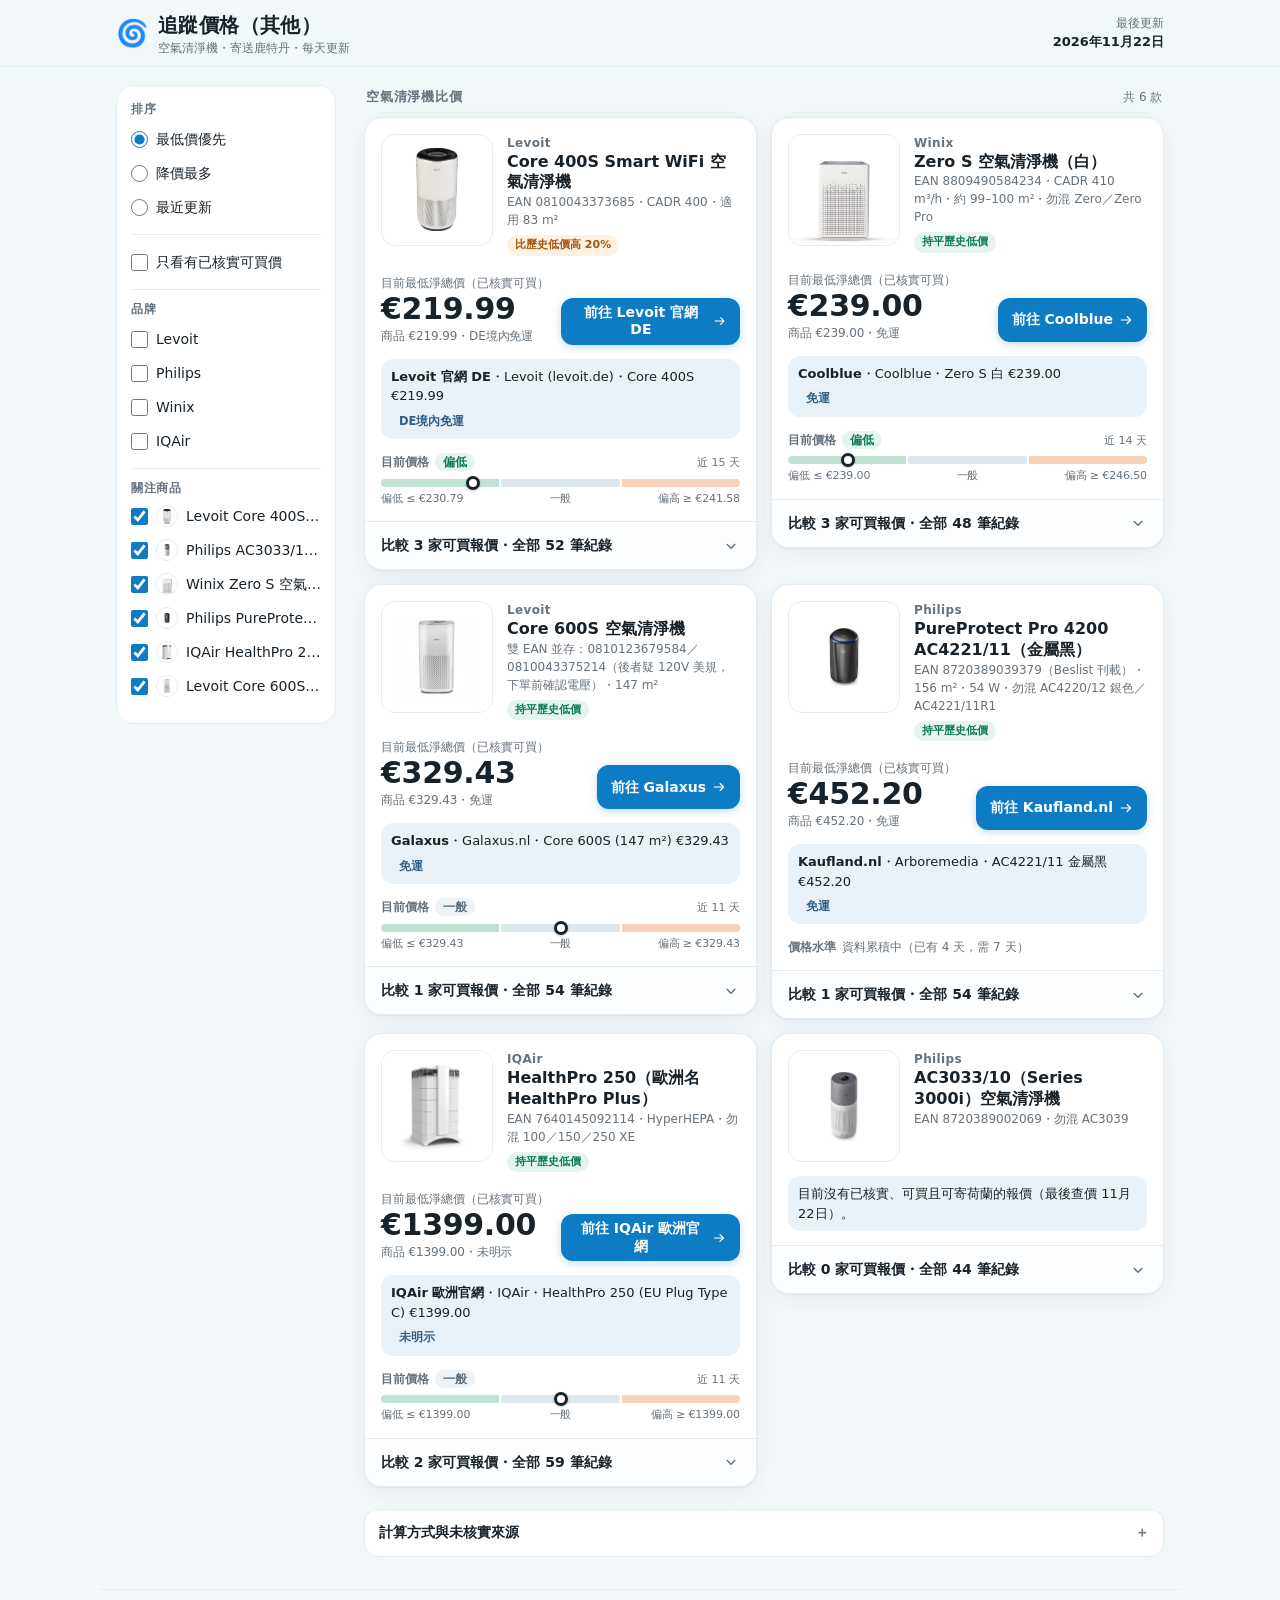
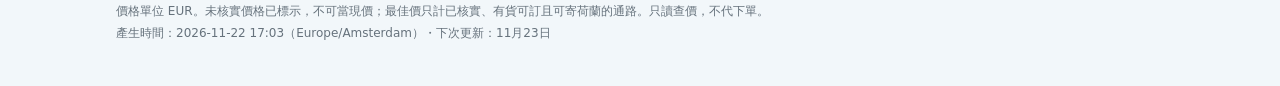
==== index.html @ 62db3d4b "Auto build from Google Sheet (2026-11-22T16:03Z)" ====
<!doctype html>
<html lang="zh-Hant-TW">
<head>
<meta charset="utf-8">
<meta name="viewport" content="width=device-width,initial-scale=1,viewport-fit=cover">
<title>追蹤價格（其他）｜每天更新</title>
<meta name="description" content="追蹤 6 款空氣清淨機在可寄荷蘭鹿特丹的各平台價格與庫存，每天更新。最後更新：2026年11月22日">
<meta name="theme-color" content="#f2f7fa">
<link rel="icon" type="image/png" sizes="32x32" href="favicon-32.png?v=2">
<link rel="icon" href="favicon.ico?v=2" sizes="any">
<link rel="apple-touch-icon" sizes="180x180" href="apple-touch-icon.png?v=2">
<link rel="manifest" href="manifest.webmanifest?v=1">
<meta name="apple-mobile-web-app-title" content="追蹤價格（其他）">
<link rel="stylesheet" href="assets/style.css?v=202611221703">
</head>
<body>
<header class="top">
  <div class="wrap">
    <div class="brand"><span class="logo" aria-hidden="true">🌀</span><div class="brand-txt"><h1 id="site-title">追蹤價格（其他）</h1><p class="sub" id="site-sub">寄送鹿特丹・每天更新</p></div></div>
    <div class="updated" id="site-updated"></div>
  </div>
</header>
<main class="wrap" id="app"><noscript>請開啟 JavaScript 以檢視價格。</noscript></main>
<footer class="wrap foot" id="foot"></footer>
<script id="site-data" type="application/json">{"title":"追蹤價格（其他）","site_sub":"空氣清淨機・寄送鹿特丹・每天更新","updated":"2026-11-22","updated_zh":"2026年11月22日","next":"2026-11-23","next_zh":"11月23日","generated_zh":"2026-11-22 17:03","location":"鹿特丹","products":[{"id":"levoit-core-400s","brand":"Levoit","name":"Core 400S Smart WiFi 空氣清淨機","desc":"EAN 0810043373685・CADR 400・適用 83 m²","image":"images/levoit-core-400s.jpg","date":"2026-11-22","best":{"shop":"Levoit 官網 DE","seller":"Levoit (levoit.de)","variant":"Core 400S","date":"2026-11-22","url":"https://levoit.de/products/levoit-core-400s-luftreiniger","price":219.99,"shipping":"DE境內免運","shipping_label":"DE境內免運","net":219.99,"verified":true,"verified_text":"yes","note":"不變：仍€219.99；運送頁明文只寄德國、不寄其他 EU 國家，不列可下單至荷蘭（本次完整搜尋重新核實）","tags":[{"k":"ship","t":"DE境內免運"}],"purchasable":true,"blocked_reason":"","status_text":"","carried":false},"badge":{"kind":"above","text":"比歷史低價高 20%","prev":183.92},"level":{"status":"ok","n":15,"level":"low","cur":219.99,"min":183.92,"p25":230.79,"p75":241.58,"max":251.87},"drop":12.7,"history":[{"date":"2026-11-08","net":251.87},{"date":"2026-11-09","net":183.92},{"date":"2026-11-10","net":212.81},{"date":"2026-11-11","net":241.58},{"date":"2026-11-12","net":241.58},{"date":"2026-11-13","net":241.58},{"date":"2026-11-14","net":241.58},{"date":"2026-11-15","net":241.58},{"date":"2026-11-16","net":241.58},{"date":"2026-11-17","net":241.58},{"date":"2026-11-18","net":241.58},{"date":"2026-11-19","net":241.58},{"date":"2026-11-20","net":186.89},{"date":"2026-11-21","net":241.58},{"date":"2026-11-22","net":219.99}],"offers":[{"shop":"Levoit 官網 DE","seller":"Levoit (levoit.de)","variant":"Core 400S","date":"2026-11-22","url":"https://levoit.de/products/levoit-core-400s-luftreiniger","price":219.99,"shipping":"DE境內免運","shipping_label":"DE境內免運","net":219.99,"verified":true,"verified_text":"yes","note":"不變：仍€219.99；運送頁明文只寄德國、不寄其他 EU 國家，不列可下單至荷蘭（本次完整搜尋重新核實）","tags":[{"k":"ship","t":"DE境內免運"}],"purchasable":true,"blocked_reason":"","status_text":"","carried":false},{"shop":"Galaxus.nl","seller":"Galaxus","variant":"Core 400S（EAN 0810043373685）","date":"2026-11-22","url":"https://www.galaxus.nl/en/s2/product/levoit-core-400s-83-m-air-purifier-21641268","price":241.58,"shipping":"0","shipping_label":"免運","net":241.58,"verified":true,"verified_text":"yes","note":"不變：仍€241.58；到貨窗 11/27–12/02，供應商現貨10件以上","tags":[{"k":"ship","t":"免運"}],"purchasable":true,"blocked_reason":"","status_text":"","carried":false},{"shop":"bol.com","seller":"De Online Retailer","variant":"Core 400S","date":"2026-11-22","url":"https://www.bol.com/nl/nl/p/levoit-core-400s-smart-hepa-luchtreiniger/9300000052331904/","price":265.0,"shipping":"0","shipping_label":"免運","net":265.0,"verified":true,"verified_text":"yes","note":"不變：仍€265；有貨，23:59前下單週二（11/24）到貨","tags":[{"k":"ship","t":"免運"},{"k":"cond","t":"含運"}],"purchasable":true,"blocked_reason":"","status_text":"","carried":false},{"shop":"Proshop.nl","seller":"Proshop","variant":"Core 400S","date":"2026-11-22","url":"https://www.proshop.nl/Klimaat-ventilator-en-airconditioning/Levoit-Core-400S-Smart-HEPA-Air-Purifier/3512638","price":249.0,"shipping":"6.99","shipping_label":"運費 €6.99","net":255.99,"verified":true,"verified_text":"yes","note":"漲價：€179.90 促銷價已售罄，現價 €249＋運€6.99＝€255.99；外部倉庫 5–7 工作天，預計 11/24 到自有倉庫","tags":[{"k":"ship","t":"運費 €6.99"},{"k":"deal","t":"Black Friday -27%（€179.90 已售罄）"}],"purchasable":false,"blocked_reason":"","status_text":"缺貨／不可訂","carried":false},{"shop":"Kaufland.nl（刊載）","seller":"—","variant":"Core 400S","date":"2026-11-22","url":"https://www.kaufland.nl/product/418046443/","price":null,"shipping":"","shipping_label":"","net":null,"verified":false,"verified_text":"no","note":"未核實：beslist 刊 €350.75＋運€3.99、Kieskeurig 刊 €345.47＋運€9.35，兩站不一致；商品頁 Cloudflare「Toegang geblokkeerd」擋住","tags":[],"purchasable":false,"blocked_reason":"","status_text":"未核實","carried":false},{"shop":"bol.com","seller":"","variant":"Core 400S","date":"2026-11-12","url":"https://www.bol.com/nl/nl/p/levoit-core-400s-smart-hepa-luchtreiniger/9300000052331904/","price":null,"shipping":"","shipping_label":"","net":null,"verified":false,"verified_text":"","note":"no(今日IP封鎖未核實)","tags":[],"purchasable":false,"blocked_reason":"","status_text":"未核實","carried":true},{"shop":"bol.com","seller":"—","variant":"Core 400S","date":"2026-11-10","url":"","price":null,"shipping":"","shipping_label":"","net":null,"verified":false,"verified_text":"整頁Niet leverbaar無賣家供貨（11-08 De Online Retailer €274.99已消失）","note":"","tags":[{"k":"cond","t":"無"},{"k":"deal","t":"未查"}],"purchasable":false,"blocked_reason":"","status_text":"未核實","carried":true},{"shop":"Galaxus.nl","seller":"","variant":"Core 400S","date":"2026-11-09","url":"https://www.galaxus.nl/en/s2/product/levoit-core-400s-83-m-air-purifier-21641268","price":213.0,"shipping":"0","shipping_label":"免運","net":213.0,"verified":true,"verified_text":"yes","note":"本次直接確認（昨日僅刊載）；庫存5件；11/12送達","tags":[{"k":"ship","t":"免運"}],"purchasable":true,"blocked_reason":"","status_text":"","carried":true},{"shop":"Levoit.de 官方","seller":"","variant":"Core 400S","date":"2026-11-09","url":"https://levoit.de/products/levoit-core-400s-luftreiniger","price":219.99,"shipping":"0","shipping_label":"免運","net":219.99,"verified":true,"verified_text":"yes","note":"不變；不寄德國以外EU","tags":[{"k":"ship","t":"免運"},{"k":"cond","t":"僅德國境內免運"}],"purchasable":false,"blocked_reason":"不寄德國以外 EU","status_text":"不寄德國以外 EU","carried":true},{"shop":"bol.com","seller":"RoboHome","variant":"Core 400S","date":"2026-11-08","url":"https://www.bol.com/nl/nl/p/levoit-core-400s-smart-hepa-luchtreiniger/9300000052331904/","price":299.0,"shipping":"0","shipping_label":"免運","net":299.0,"verified":true,"verified_text":"yes","note":"週四到貨","tags":[{"k":"ship","t":"免運"},{"k":"cond","t":"含運"}],"purchasable":true,"blocked_reason":"","status_text":"","carried":true},{"shop":"Kaufland Marketplace","seller":"","variant":"Core 400S","date":"2026-11-08","url":"","price":343.99,"shipping":"0","shipping_label":"免運","net":343.99,"verified":false,"verified_text":"no(Kieskeurig/Beslist刊載)","note":"6-8天以上","tags":[{"k":"ship","t":"免運"},{"k":"cond","t":"免運（比價站刊載）"}],"purchasable":false,"blocked_reason":"","status_text":"未核實","carried":true},{"shop":"bol.com","seller":"EFI GLOBAL STORE","variant":"Core 400S","date":"2026-11-08","url":"https://www.bol.com/nl/nl/p/levoit-core-400s-smart-hepa-luchtreiniger/9300000052331904/","price":356.36,"shipping":"0","shipping_label":"免運","net":356.36,"verified":true,"verified_text":"yes","note":"最晚11/19到貨","tags":[{"k":"ship","t":"免運"},{"k":"cond","t":"含運"}],"purchasable":true,"blocked_reason":"","status_text":"","carried":true}],"rows":[{"shop":"Galaxus.nl","seller":"Galaxus","variant":"Core 400S（EAN 0810043373685）","date":"2026-11-22","url":"https://www.galaxus.nl/en/s2/product/levoit-core-400s-83-m-air-purifier-21641268","price":241.58,"shipping":"0","shipping_label":"免運","net":241.58,"verified":true,"verified_text":"yes","note":"不變：仍€241.58；到貨窗 11/27–12/02，供應商現貨10件以上","tags":[{"k":"ship","t":"免運"}],"purchasable":true,"blocked_reason":"","status_text":"","carried":false},{"shop":"Proshop.nl","seller":"Proshop","variant":"Core 400S","date":"2026-11-22","url":"https://www.proshop.nl/Klimaat-ventilator-en-airconditioning/Levoit-Core-400S-Smart-HEPA-Air-Purifier/3512638","price":249.0,"shipping":"6.99","shipping_label":"運費 €6.99","net":255.99,"verified":true,"verified_text":"yes","note":"漲價：€179.90 促銷價已售罄，現價 €249＋運€6.99＝€255.99；外部倉庫 5–7 工作天，預計 11/24 到自有倉庫","tags":[{"k":"ship","t":"運費 €6.99"},{"k":"deal","t":"Black Friday -27%（€179.90 已售罄）"}],"purchasable":false,"blocked_reason":"","status_text":"缺貨／不可訂","carried":false},{"shop":"bol.com","seller":"De Online Retailer","variant":"Core 400S","date":"2026-11-22","url":"https://www.bol.com/nl/nl/p/levoit-core-400s-smart-hepa-luchtreiniger/9300000052331904/","price":265.0,"shipping":"0","shipping_label":"免運","net":265.0,"verified":true,"verified_text":"yes","note":"不變：仍€265；有貨，23:59前下單週二（11/24）到貨","tags":[{"k":"ship","t":"免運"},{"k":"cond","t":"含運"}],"purchasable":true,"blocked_reason":"","status_text":"","carried":false},{"shop":"Kaufland.nl（刊載）","seller":"—","variant":"Core 400S","date":"2026-11-22","url":"https://www.kaufland.nl/product/418046443/","price":null,"shipping":"","shipping_label":"","net":null,"verified":false,"verified_text":"no","note":"未核實：beslist 刊 €350.75＋運€3.99、Kieskeurig 刊 €345.47＋運€9.35，兩站不一致；商品頁 Cloudflare「Toegang geblokkeerd」擋住","tags":[],"purchasable":false,"blocked_reason":"","status_text":"未核實","carried":false},{"shop":"Levoit 官網 DE","seller":"Levoit (levoit.de)","variant":"Core 400S","date":"2026-11-22","url":"https://levoit.de/products/levoit-core-400s-luftreiniger","price":219.99,"shipping":"DE境內免運","shipping_label":"DE境內免運","net":219.99,"verified":true,"verified_text":"yes","note":"不變：仍€219.99；運送頁明文只寄德國、不寄其他 EU 國家，不列可下單至荷蘭（本次完整搜尋重新核實）","tags":[{"k":"ship","t":"DE境內免運"}],"purchasable":true,"blocked_reason":"","status_text":"","carried":false},{"shop":"Galaxus.nl","seller":"Galaxus","variant":"Core 400S（EAN 0810043373685）","date":"2026-11-21","url":"https://www.galaxus.nl/en/s2/product/levoit-core-400s-83-m-air-purifier-21641268","price":241.58,"shipping":"0","shipping_label":"免運","net":241.58,"verified":true,"verified_text":"yes","note":"不變：仍€241.58；到貨窗延後至11/27–12/02（昨11/25–11/28），供應商現貨10件以上","tags":[{"k":"ship","t":"免運"}],"purchasable":true,"blocked_reason":"","status_text":"","carried":false},{"shop":"Proshop.nl","seller":"Proshop","variant":"Core 400S","date":"2026-11-21","url":"https://www.proshop.nl/Klimaat-ventilator-en-airconditioning/Levoit-Core-400S-Smart-HEPA-Air-Purifier/3512638","price":null,"shipping":"","shipping_label":"","net":null,"verified":false,"verified_text":"no","note":"今日無法核實：Cloudflare Turnstile 多次驗證皆重置（Ray ID a5de7c5d1b43de93）；昨€179.90＋運€6.99 Black Friday 新低不得沿用","tags":[],"purchasable":false,"blocked_reason":"","status_text":"未核實","carried":false},{"shop":"bol.com","seller":"De Online Retailer","variant":"Core 400S","date":"2026-11-21","url":"https://www.bol.com/nl/nl/p/levoit-core-400s-smart-hepa-luchtreiniger/9300000052331904/","price":265.0,"shipping":"0","shipping_label":"免運","net":265.0,"verified":true,"verified_text":"yes","note":"降價€269→€265（-€4）；有貨，23:59前下單週二（11/24）到貨；主頁面未見 RoboHome €299 報價","tags":[{"k":"ship","t":"免運"},{"k":"cond","t":"含運"}],"purchasable":true,"blocked_reason":"","status_text":"","carried":false},{"shop":"Galaxus.nl","seller":"Galaxus","variant":"Core 400S（EAN 0810043373685）","date":"2026-11-20","url":"https://www.galaxus.nl/en/s2/product/levoit-core-400s-83-m-air-purifier-21641268","price":241.58,"shipping":"0","shipping_label":"免運","net":241.58,"verified":true,"verified_text":"yes","note":"不變：仍€241.58；預計11/25–11/28到貨，1件已訂","tags":[{"k":"ship","t":"免運"}],"purchasable":true,"blocked_reason":"","status_text":"","carried":false},{"shop":"Proshop.nl","seller":"Proshop","variant":"Core 400S","date":"2026-11-20","url":"https://www.proshop.nl/Klimaat-ventilator-en-airconditioning/Levoit-Core-400S-Smart-HEPA-Air-Purifier/3512638","price":179.9,"shipping":"6.99","shipping_label":"運費 €6.99","net":186.89,"verified":true,"verified_text":"yes","note":"新低：€249→€179.90（Black Friday -27%）；僅剩1件，2-4工作天到貨；每客限購4件；EAN 0810043373685、型號HEAPAPLVSEU0072；11-12曾停售、11-18/19 Cloudflare擋住未核實，今日直接開頁確認。注意：頁面規格表另標示 120V/60Hz，與歐規型號 HEAPAPLVSEU0072／EAN 0810043373685 矛盾，疑為 Proshop 規格表誤植，下單前宜確認。","tags":[{"k":"ship","t":"運費 €6.99"},{"k":"deal","t":"-27% 促銷至 2026-12-06"}],"purchasable":true,"blocked_reason":"","status_text":"","carried":false},{"shop":"bol.com","seller":"De Online Retailer","variant":"Core 400S","date":"2026-11-20","url":"https://www.bol.com/nl/nl/p/levoit-core-400s-smart-hepa-luchtreiniger/9300000052331904/","price":269.0,"shipping":"0","shipping_label":"免運","net":269.0,"verified":true,"verified_text":"yes","note":"不變：仍€269；有貨，15:00前下單明日（11/21）到貨；另有第2位賣家RoboHome €299，週二（11/24）到貨","tags":[{"k":"ship","t":"免運"},{"k":"cond","t":"含運"}],"purchasable":true,"blocked_reason":"","status_text":"","carried":false},{"shop":"Galaxus.nl","seller":"Galaxus","variant":"Core 400S（EAN 0810043373685）","date":"2026-11-19","url":"https://www.galaxus.nl/en/s2/product/levoit-core-400s-83-m-air-purifier-21641268","price":241.58,"shipping":"0","shipping_label":"免運","net":241.58,"verified":true,"verified_text":"yes","note":"不變：仍€241.58；預計11/25–11/28到貨，2件已訂","tags":[{"k":"ship","t":"免運"}],"purchasable":true,"blocked_reason":"","status_text":"","carried":false},{"shop":"Proshop.nl","seller":"Proshop","variant":"Core 400S","date":"2026-11-19","url":"https://www.proshop.nl/Klimaat-ventilator-en-airconditioning/Levoit-Core-400S-Smart-HEPA-Air-Purifier/3512638","price":null,"shipping":"","shipping_label":"","net":null,"verified":false,"verified_text":"no","note":"今日無法核實：Cloudflare Turnstile 五次驗證皆未通過（Ray ID a5cdff38ae8043ef）；11-12「niet meer leverbaar」停售未能重新確認，不沿用舊價當現價","tags":[],"purchasable":false,"blocked_reason":"","status_text":"未核實","carried":false},{"shop":"bol.com","seller":"De Online Retailer","variant":"Core 400S","date":"2026-11-19","url":"https://www.bol.com/nl/nl/p/levoit-core-400s-smart-hepa-luchtreiniger/9300000052331904/","price":269.0,"shipping":"0","shipping_label":"免運","net":269.0,"verified":true,"verified_text":"yes","note":"不變：仍€269；有貨，15:00前下單明日（11/20）到貨；另有第2位賣家RoboHome €299，15:00前下單週六（11/21）到貨","tags":[{"k":"ship","t":"免運"},{"k":"cond","t":"含運"}],"purchasable":true,"blocked_reason":"","status_text":"","carried":false},{"shop":"Galaxus.nl","seller":"Galaxus","variant":"Core 400S（EAN 0810043373685）","date":"2026-11-18","url":"https://www.galaxus.nl/en/s2/product/levoit-core-400s-83-m-air-purifier-21641268","price":241.58,"shipping":"0","shipping_label":"免運","net":241.58,"verified":true,"verified_text":"yes","note":"不變：仍€241.58；預計11/25–11/28到貨，2件已訂","tags":[{"k":"ship","t":"免運"}],"purchasable":true,"blocked_reason":"","status_text":"","carried":false},{"shop":"Proshop.nl","seller":"Proshop","variant":"Core 400S","date":"2026-11-18","url":"https://www.proshop.nl/Klimaat-ventilator-en-airconditioning/Levoit-Core-400S-Smart-HEPA-Air-Purifier/3512638","price":null,"shipping":"","shipping_label":"","net":null,"verified":false,"verified_text":"no","note":"今日無法核實：Cloudflare驗證四次皆未通過（Ray ID a5c5be0efe3a6a5e）；昨日「Het product is niet meer leverbaar」停售未能重新確認，不沿用舊價當現價","tags":[],"purchasable":false,"blocked_reason":"","status_text":"未核實","carried":false},{"shop":"bol.com","seller":"De Online Retailer","variant":"Core 400S","date":"2026-11-18","url":"https://www.bol.com/nl/nl/p/levoit-core-400s-smart-hepa-luchtreiniger/9300000052331904/","price":269.0,"shipping":"0","shipping_label":"免運","net":269.0,"verified":true,"verified_text":"yes","note":"不變：仍€269；有貨，15:00前下單明日（11/19）到貨；另有第2位賣家RoboHome €299，23:59前下單週六（11/21）到貨","tags":[{"k":"ship","t":"免運"},{"k":"cond","t":"含運"}],"purchasable":true,"blocked_reason":"","status_text":"","carried":false},{"shop":"Galaxus.nl","seller":"Galaxus","variant":"Core 400S（EAN 0810043373685）","date":"2026-11-17","url":"https://www.galaxus.nl/en/s2/product/levoit-core-400s-83-m-air-purifier-21641268","price":241.58,"shipping":"0","shipping_label":"免運","net":241.58,"verified":true,"verified_text":"yes","note":"不變：仍€241.58；預計11/25–11/28到貨，2件已訂","tags":[{"k":"ship","t":"免運"}],"purchasable":true,"blocked_reason":"","status_text":"","carried":false},{"shop":"Proshop.nl","seller":"Proshop","variant":"Core 400S","date":"2026-11-17","url":"https://www.proshop.nl/Klimaat-ventilator-en-airconditioning/Levoit-Core-400S-Smart-HEPA-Air-Purifier/3512638","price":null,"shipping":"","shipping_label":"","net":null,"verified":false,"verified_text":"","note":"yes","tags":[],"purchasable":false,"blocked_reason":"","status_text":"未核實","carried":false},{"shop":"bol.com","seller":"De Online Retailer","variant":"Core 400S","date":"2026-11-17","url":"https://www.bol.com/nl/nl/p/levoit-core-400s-smart-hepa-luchtreiniger/9300000052331904/","price":269.0,"shipping":"0","shipping_label":"免運","net":269.0,"verified":true,"verified_text":"yes","note":"不變：仍€269；有貨，15:00前下單明日（11/18）到貨；另有第2位賣家RoboHome €299，23:59前下單週五（11/20）到貨","tags":[{"k":"ship","t":"免運"},{"k":"cond","t":"含運"}],"purchasable":true,"blocked_reason":"","status_text":"","carried":false},{"shop":"Galaxus.nl","seller":"Galaxus","variant":"Core 400S（EAN 0810043373685）","date":"2026-11-16","url":"https://www.galaxus.nl/en/s2/product/levoit-core-400s-83-m-air-purifier-21641268","price":241.58,"shipping":"0","shipping_label":"免運","net":241.58,"verified":true,"verified_text":"yes","note":"不變：仍€241.58；預計11/25–11/28到貨，3件已訂","tags":[{"k":"ship","t":"免運"}],"purchasable":true,"blocked_reason":"","status_text":"","carried":false},{"shop":"Proshop.nl","seller":"Proshop","variant":"Core 400S","date":"2026-11-16","url":"https://www.proshop.nl/Klimaat-ventilator-en-airconditioning/Levoit-Core-400S-Smart-HEPA-Air-Purifier/3512638","price":null,"shipping":"","shipping_label":"","net":null,"verified":false,"verified_text":"","note":"yes","tags":[],"purchasable":false,"blocked_reason":"","status_text":"未核實","carried":false},{"shop":"bol.com","seller":"De Online Retailer","variant":"Core 400S","date":"2026-11-16","url":"https://www.bol.com/nl/nl/p/levoit-core-400s-smart-hepa-luchtreiniger/9300000052331904/","price":269.0,"shipping":"0","shipping_label":"免運","net":269.0,"verified":true,"verified_text":"yes","note":"不變：仍€269；有貨，15:00前下單明日（11/17）到貨；頁面註另有第2位賣家（RoboHome €299為昨日資訊、今日未再展開確認）","tags":[{"k":"ship","t":"免運"},{"k":"cond","t":"含運"}],"purchasable":true,"blocked_reason":"","status_text":"","carried":false},{"shop":"Galaxus.nl","seller":"Galaxus","variant":"Core 400S（EAN 0810043373685）","date":"2026-11-15","url":"https://www.galaxus.nl/en/s2/product/levoit-core-400s-83-m-air-purifier-21641268","price":241.58,"shipping":"0","shipping_label":"免運","net":241.58,"verified":true,"verified_text":"yes","note":"不變：仍€241.58；預計11/25–11/28到貨，3件已訂","tags":[{"k":"ship","t":"免運"}],"purchasable":true,"blocked_reason":"","status_text":"","carried":false},{"shop":"Proshop.nl","seller":"Proshop","variant":"Core 400S","date":"2026-11-15","url":"https://www.proshop.nl/Klimaat-ventilator-en-airconditioning/Levoit-Core-400S-Smart-HEPA-Air-Purifier/3512638","price":null,"shipping":"","shipping_label":"","net":null,"verified":false,"verified_text":"","note":"yes","tags":[],"purchasable":false,"blocked_reason":"","status_text":"未核實","carried":false},{"shop":"bol.com","seller":"De Online Retailer","variant":"Core 400S","date":"2026-11-15","url":"https://www.bol.com/nl/nl/p/levoit-core-400s-smart-hepa-luchtreiniger/9300000052331904/","price":269.0,"shipping":"0","shipping_label":"免運","net":269.0,"verified":true,"verified_text":"yes","note":"不變：仍€269；有貨，23:59前下單週二（11/17）到貨；另有第2位賣家RoboHome €299週四到貨","tags":[{"k":"ship","t":"免運"},{"k":"cond","t":"含運"}],"purchasable":true,"blocked_reason":"","status_text":"","carried":false},{"shop":"Galaxus.nl","seller":"Galaxus","variant":"Core 400S","date":"2026-11-14","url":"https://www.galaxus.nl/en/s2/product/levoit-core-400s-83-m-air-purifier-21641268","price":241.58,"shipping":"0","shipping_label":"免運","net":241.58,"verified":true,"verified_text":"yes","note":"不變：仍€241.58；預計11/25–11/28到貨，3件已訂","tags":[{"k":"ship","t":"免運"}],"purchasable":true,"blocked_reason":"","status_text":"","carried":false},{"shop":"Proshop.nl","seller":"Proshop","variant":"Core 400S","date":"2026-11-14","url":"https://www.proshop.nl/Klimaat-ventilator-en-airconditioning/Levoit-Core-400S-Smart-HEPA-Air-Purifier/3512638","price":null,"shipping":"","shipping_label":"","net":null,"verified":false,"verified_text":"","note":"yes","tags":[],"purchasable":false,"blocked_reason":"","status_text":"未核實","carried":false},{"shop":"bol.com","seller":"De Online Retailer","variant":"Core 400S","date":"2026-11-14","url":"https://www.bol.com/nl/nl/p/levoit-core-400s-smart-hepa-luchtreiniger/9300000052331904/","price":269.0,"shipping":"0","shipping_label":"免運","net":269.0,"verified":true,"verified_text":"yes","note":"不變：仍€269；有貨，23:59前下單週二到貨；頁面註另有第2位賣家、價格未顯示（bol一度Access blocked，換環境後恢復）","tags":[{"k":"ship","t":"免運"},{"k":"cond","t":"含運"}],"purchasable":true,"blocked_reason":"","status_text":"","carried":false},{"shop":"Galaxus.nl","seller":"Galaxus","variant":"Core 400S","date":"2026-11-13","url":"https://www.galaxus.nl/en/s2/product/levoit-core-400s-83-m-air-purifier-21641268","price":241.58,"shipping":"0","shipping_label":"免運","net":241.58,"verified":true,"verified_text":"yes","note":"不變：仍€241.58；預計11/25–11/28到貨，3件已訂","tags":[{"k":"ship","t":"免運"}],"purchasable":true,"blocked_reason":"","status_text":"","carried":false},{"shop":"Proshop.nl","seller":"Proshop","variant":"Core 400S","date":"2026-11-13","url":"https://www.proshop.nl/Klimaat-ventilator-en-airconditioning/Levoit-Core-400S-Smart-HEPA-Air-Purifier/3512638","price":null,"shipping":"","shipping_label":"","net":null,"verified":true,"verified_text":"yes","note":"不變：仍「Het product is niet meer leverbaar」停售；-27%標籤仍在，€179.90僅見於結構化資料、不採為現價","tags":[],"purchasable":false,"blocked_reason":"","status_text":"無報價","carried":false},{"shop":"bol.com","seller":"De Online Retailer","variant":"Core 400S","date":"2026-11-13","url":"https://www.bol.com/nl/nl/p/levoit-core-400s-smart-hepa-luchtreiniger/9300000052331904/","price":269.0,"shipping":"0","shipping_label":"免運","net":269.0,"verified":true,"verified_text":"yes","note":"變化：恢復有貨（11-10整頁Niet leverbaar）；15:00前下單明日到貨；頁面註另有第2位賣家、價格未顯示；18天前快取€259.99已過時不採","tags":[{"k":"ship","t":"免運"},{"k":"cond","t":"含運"}],"purchasable":true,"blocked_reason":"","status_text":"","carried":false},{"shop":"Galaxus.nl","seller":"Galaxus","variant":"Core 400S","date":"2026-11-12","url":"https://www.galaxus.nl/en/s2/product/levoit-core-400s-83-m-air-purifier-21641268","price":241.58,"shipping":"0","shipping_label":"免運","net":241.58,"verified":true,"verified_text":"yes","note":"不變：仍€241.58；預計11/25–11/28到貨（同昨日），4件已訂","tags":[{"k":"ship","t":"免運"}],"purchasable":true,"blocked_reason":"","status_text":"","carried":false},{"shop":"Proshop.nl","seller":"Proshop","variant":"Core 400S","date":"2026-11-12","url":"https://www.proshop.nl/Klimaat-ventilator-en-airconditioning/Levoit-Core-400S-Smart-HEPA-Air-Purifier/3512638","price":null,"shipping":"","shipping_label":"","net":null,"verified":false,"verified_text":"","note":"yes","tags":[],"purchasable":false,"blocked_reason":"","status_text":"未核實","carried":false},{"shop":"bol.com","seller":"","variant":"Core 400S","date":"2026-11-12","url":"https://www.bol.com/nl/nl/p/levoit-core-400s-smart-hepa-luchtreiniger/9300000052331904/","price":null,"shipping":"","shipping_label":"","net":null,"verified":false,"verified_text":"","note":"no(今日IP封鎖未核實)","tags":[],"purchasable":false,"blocked_reason":"","status_text":"未核實","carried":false},{"shop":"Galaxus.nl","seller":"Galaxus","variant":"Core 400S","date":"2026-11-11","url":"https://www.galaxus.nl/en/s2/product/levoit-core-400s-83-m-air-purifier-21641268","price":241.58,"shipping":"0","shipping_label":"免運","net":241.58,"verified":true,"verified_text":"yes","note":"漲€28.77（昨€212.81）；5件現貨已無，預計11/25–11/28到貨","tags":[{"k":"ship","t":"免運"}],"purchasable":true,"blocked_reason":"","status_text":"","carried":false},{"shop":"Proshop.nl","seller":"Proshop","variant":"Core 400S","date":"2026-11-11","url":"https://www.proshop.nl/Klimaat-ventilator-en-airconditioning/Levoit-Core-400S-Smart-HEPA-Air-Purifier/3512638","price":null,"shipping":"","shipping_label":"","net":null,"verified":false,"verified_text":"","note":"no(Cloudflare驗證未過)","tags":[],"purchasable":false,"blocked_reason":"","status_text":"未核實","carried":false},{"shop":"bol.com","seller":"","variant":"Core 400S","date":"2026-11-11","url":"https://www.bol.com/nl/nl/p/levoit-core-400s-smart-hepa-luchtreiniger/9300000052331904/","price":null,"shipping":"","shipping_label":"","net":null,"verified":false,"verified_text":"","note":"no(今日IP封鎖未核實)","tags":[],"purchasable":false,"blocked_reason":"","status_text":"未核實","carried":false},{"shop":"Proshop.nl","seller":"Proshop","variant":"Core 400S","date":"2026-11-10","url":"","price":249.0,"shipping":"6.99","shipping_label":"運費 €6.99","net":255.99,"verified":true,"verified_text":"yes(商品頁實查)","note":"促銷€179.90已售罄(actieproduct uitverkocht；活動字面至12/06但促銷庫存耗盡)；改Bestelproduct 8-9工作天","tags":[{"k":"ship","t":"運費 €6.99"},{"k":"cond","t":"無條件"}],"purchasable":false,"blocked_reason":"","status_text":"缺貨／不可訂","carried":false},{"shop":"Galaxus.nl","seller":"Galaxus","variant":"Core 400S","date":"2026-11-10","url":"","price":212.81,"shipping":"0","shipping_label":"免運","net":212.81,"verified":true,"verified_text":"yes(商品頁實查)","note":"現貨5件；目前最低可買","tags":[{"k":"ship","t":"免運"}],"purchasable":true,"blocked_reason":"","status_text":"","carried":false},{"shop":"bol.com","seller":"—","variant":"Core 400S","date":"2026-11-10","url":"","price":null,"shipping":"","shipping_label":"","net":null,"verified":false,"verified_text":"整頁Niet leverbaar無賣家供貨（11-08 De Online Retailer €274.99已消失）","note":"","tags":[{"k":"cond","t":"無"},{"k":"deal","t":"未查"}],"purchasable":false,"blocked_reason":"","status_text":"未核實","carried":false},{"shop":"Proshop.nl","seller":"Proshop","variant":"Core 400S","date":"2026-11-09","url":"https://www.proshop.nl/Klimaat-ventilator-en-airconditioning/Levoit-Core-400S-Smart-HEPA-Air-Purifier/3512638","price":179.9,"shipping":"6.99","shipping_label":"運費 €6.99","net":183.92,"verified":true,"verified_text":"yes","note":"新低；僅剩1件；2-3工作天；淨價=186.89-返現估2.97","tags":[{"k":"ship","t":"運費 €6.99"},{"k":"deal","t":"-27%促銷(原價€249)至2026-12-06"},{"k":"cash","t":"Woolsocks 返現約 €2.97","p":"Woolsocks"}],"purchasable":true,"blocked_reason":"","status_text":"","carried":false},{"shop":"Galaxus.nl","seller":"","variant":"Core 400S","date":"2026-11-09","url":"https://www.galaxus.nl/en/s2/product/levoit-core-400s-83-m-air-purifier-21641268","price":213.0,"shipping":"0","shipping_label":"免運","net":213.0,"verified":true,"verified_text":"yes","note":"本次直接確認（昨日僅刊載）；庫存5件；11/12送達","tags":[{"k":"ship","t":"免運"}],"purchasable":true,"blocked_reason":"","status_text":"","carried":false},{"shop":"Levoit.de 官方","seller":"","variant":"Core 400S","date":"2026-11-09","url":"https://levoit.de/products/levoit-core-400s-luftreiniger","price":219.99,"shipping":"0","shipping_label":"免運","net":219.99,"verified":true,"verified_text":"yes","note":"不變；不寄德國以外EU","tags":[{"k":"ship","t":"免運"},{"k":"cond","t":"僅德國境內免運"}],"purchasable":false,"blocked_reason":"不寄德國以外 EU","status_text":"不寄德國以外 EU","carried":false},{"shop":"bol.com","seller":"De Online Retailer","variant":"Core 400S","date":"2026-11-09","url":"","price":274.99,"shipping":"","shipping_label":"","net":274.99,"verified":false,"verified_text":"no(今日未核實)","note":"昨日€274.99含運，今日無法確認","tags":[{"k":"cond","t":"（昨日價）"},{"k":"deal","t":"未核實：bol今日IP封鎖"}],"purchasable":false,"blocked_reason":"","status_text":"未核實","carried":false},{"shop":"Galaxus.nl","seller":"","variant":"Core 400S（EAN 0810043373685）","date":"2026-11-08","url":"","price":213.15,"shipping":"0","shipping_label":"免運","net":213.15,"verified":false,"verified_text":"no(Beslist/Tweakers刊載一致；官網直接查被擋)","note":"約2-3天到貨","tags":[{"k":"ship","t":"免運"}],"purchasable":false,"blocked_reason":"","status_text":"未核實","carried":false},{"shop":"Proshop.nl","seller":"Proshop","variant":"Core 400S","date":"2026-11-08","url":"https://www.proshop.nl/Klimaat-ventilator-en-airconditioning/Levoit-Core-400S-Smart-HEPA-Air-Purifier/3512638","price":249.0,"shipping":"6.99","shipping_label":"運費 €6.99","net":251.87,"verified":true,"verified_text":"yes","note":"有現貨4件；淨價=255.99-返現估4.12；2-3工作天","tags":[{"k":"ship","t":"運費 €6.99"},{"k":"cash","t":"Woolsocks 返現約 €4.12","p":"Woolsocks"}],"purchasable":true,"blocked_reason":"","status_text":"","carried":false},{"shop":"bol.com","seller":"De Online Retailer","variant":"Core 400S","date":"2026-11-08","url":"https://www.bol.com/nl/nl/p/levoit-core-400s-smart-hepa-luchtreiniger/9300000052331904/","price":274.99,"shipping":"0","shipping_label":"免運","net":274.99,"verified":true,"verified_text":"yes","note":"有現貨；23:59前下單週二到","tags":[{"k":"ship","t":"免運"},{"k":"cond","t":"含運"}],"purchasable":true,"blocked_reason":"","status_text":"","carried":false},{"shop":"bol.com","seller":"RoboHome","variant":"Core 400S","date":"2026-11-08","url":"https://www.bol.com/nl/nl/p/levoit-core-400s-smart-hepa-luchtreiniger/9300000052331904/","price":299.0,"shipping":"0","shipping_label":"免運","net":299.0,"verified":true,"verified_text":"yes","note":"週四到貨","tags":[{"k":"ship","t":"免運"},{"k":"cond","t":"含運"}],"purchasable":true,"blocked_reason":"","status_text":"","carried":false},{"shop":"bol.com","seller":"EFI GLOBAL STORE","variant":"Core 400S","date":"2026-11-08","url":"https://www.bol.com/nl/nl/p/levoit-core-400s-smart-hepa-luchtreiniger/9300000052331904/","price":356.36,"shipping":"0","shipping_label":"免運","net":356.36,"verified":true,"verified_text":"yes","note":"最晚11/19到貨","tags":[{"k":"ship","t":"免運"},{"k":"cond","t":"含運"}],"purchasable":true,"blocked_reason":"","status_text":"","carried":false},{"shop":"Kaufland Marketplace","seller":"","variant":"Core 400S","date":"2026-11-08","url":"","price":343.99,"shipping":"0","shipping_label":"免運","net":343.99,"verified":false,"verified_text":"no(Kieskeurig/Beslist刊載)","note":"6-8天以上","tags":[{"k":"ship","t":"免運"},{"k":"cond","t":"免運（比價站刊載）"}],"purchasable":false,"blocked_reason":"","status_text":"未核實","carried":false},{"shop":"Levoit.de 官方","seller":"","variant":"Core 400S","date":"2026-11-08","url":"https://levoit.de/products/levoit-core-400s-luftreiniger","price":219.99,"shipping":"0","shipping_label":"免運","net":219.99,"verified":true,"verified_text":"yes","note":"官方明寫不寄其他EU國家，Rotterdam買不到，僅參考","tags":[{"k":"ship","t":"免運"},{"k":"cond","t":"僅德國境內免運"},{"k":"deal","t":"電子報15%（未使用）"}],"purchasable":false,"blocked_reason":"不寄德國以外 EU","status_text":"不寄德國以外 EU","carried":false}],"record_count":52,"shop_count":3,"main_count":3},{"id":"philips-ac3033","brand":"Philips","name":"AC3033/10（Series 3000i）空氣清淨機","desc":"EAN 8720389002069・勿混 AC3039","image":"images/philips-ac3033.jpg","date":"2026-11-22","best":null,"badge":null,"level":null,"drop":0.0,"history":[{"date":"2026-11-08","net":349.0},{"date":"2026-11-09","net":349.0},{"date":"2026-11-10","net":349.0},{"date":"2026-11-13","net":349.0},{"date":"2026-11-14","net":349.0},{"date":"2026-11-15","net":349.0},{"date":"2026-11-16","net":349.0},{"date":"2026-11-17","net":349.0},{"date":"2026-11-18","net":349.0}],"offers":[{"shop":"MediaMarkt NL","seller":"MediaMarkt自營","variant":"AC3033/10","date":"2026-11-22","url":"https://www.mediamarkt.nl/nl/product/_philips-3000i-series-ac303310-wit-grijs-1752626.html","price":277.77,"shipping":"","shipping_label":"","net":277.77,"verified":true,"verified_text":"yes","note":"不變：仍€277.77標價，無貨不可訂購／配送／取貨","tags":[{"k":"deal","t":"Laatste kans標價（Meestal €349.99）"}],"purchasable":false,"blocked_reason":"","status_text":"缺貨／不可訂","carried":false},{"shop":"bol.com","seller":"—","variant":"AC3033/10（EAN 8720389002069）","date":"2026-11-22","url":"https://www.bol.com/nl/nl/p/philips-luchtzuiveraar-zuivert-de-lucht-in-ruimten-tot-135-m/9200000115917234/","price":null,"shipping":"","shipping_label":"","net":null,"verified":true,"verified_text":"yes","note":"不變：灰白與純白兩色皆 Niet leverbaar，無價無賣家，僅庫存通知按鈕","tags":[],"purchasable":false,"blocked_reason":"","status_text":"無報價","carried":false},{"shop":"Philips 官方NL商店","seller":"","variant":"AC3033/10","date":"2026-11-22","url":"https://www.philips.nl/c-p/AC3033_10/3000i-series-luchtreiniger","price":null,"shipping":"","shipping_label":"","net":null,"verified":true,"verified_text":"yes","note":"不變：仍404下架（轉址至home-appliances.philips亦404）","tags":[],"purchasable":false,"blocked_reason":"","status_text":"無報價","carried":false},{"shop":"bol.com","seller":"CHEAPOLOCO（bol出貨）","variant":"AC3033/10（EAN 8720389002069）","date":"2026-11-18","url":"https://www.bol.com/nl/nl/p/philips-luchtzuiveraar-zuivert-de-lucht-in-ruimten-tot-135-m/9200000115917234/","price":349.0,"shipping":"0","shipping_label":"免運","net":349.0,"verified":true,"verified_text":"yes","note":"不變：灰白有貨，15:00前下單明日（11/19）到；純白款仍Niet leverbaar","tags":[{"k":"ship","t":"免運"},{"k":"cond","t":"含運"},{"k":"deal","t":"建議價€499.99"}],"purchasable":true,"blocked_reason":"","status_text":"","carried":true},{"shop":"bol.com","seller":"CHEAPOLOCO","variant":"AC3033/10（EAN 8720389002069）","date":"2026-11-14","url":"https://www.bol.com/nl/nl/p/philips-luchtzuiveraar-zuivert-de-lucht-in-ruimten-tot-135-m/9200000115917234/","price":349.0,"shipping":"0","shipping_label":"免運","net":349.0,"verified":true,"verified_text":"yes","note":"不變：灰白有貨，23:59前下單週二到；純白款仍Niet leverbaar","tags":[{"k":"ship","t":"免運"},{"k":"cond","t":"含運"},{"k":"deal","t":"建議價€499.99"}],"purchasable":true,"blocked_reason":"","status_text":"","carried":true},{"shop":"MediaMarkt.nl","seller":"MediaMarkt","variant":"AC3033/10","date":"2026-11-10","url":"","price":277.77,"shipping":"","shipping_label":"","net":277.77,"verified":true,"verified_text":"yes(商品頁實查)","note":"無貨不可訂購/配送/取貨；頁面有Laatste kans標籤","tags":[],"purchasable":false,"blocked_reason":"","status_text":"缺貨／不可訂","carried":true},{"shop":"Philips官網(NL)","seller":"Philips","variant":"AC3033/10","date":"2026-11-10","url":"","price":null,"shipping":"","shipping_label":"","net":null,"verified":false,"verified_text":"仍404下架；站內搜尋無此清淨機","note":"","tags":[{"k":"deal","t":"未查"}],"purchasable":false,"blocked_reason":"","status_text":"未核實","carried":true}],"rows":[{"shop":"bol.com","seller":"—","variant":"AC3033/10（EAN 8720389002069）","date":"2026-11-22","url":"https://www.bol.com/nl/nl/p/philips-luchtzuiveraar-zuivert-de-lucht-in-ruimten-tot-135-m/9200000115917234/","price":null,"shipping":"","shipping_label":"","net":null,"verified":true,"verified_text":"yes","note":"不變：灰白與純白兩色皆 Niet leverbaar，無價無賣家，僅庫存通知按鈕","tags":[],"purchasable":false,"blocked_reason":"","status_text":"無報價","carried":false},{"shop":"MediaMarkt NL","seller":"MediaMarkt自營","variant":"AC3033/10","date":"2026-11-22","url":"https://www.mediamarkt.nl/nl/product/_philips-3000i-series-ac303310-wit-grijs-1752626.html","price":277.77,"shipping":"","shipping_label":"","net":277.77,"verified":true,"verified_text":"yes","note":"不變：仍€277.77標價，無貨不可訂購／配送／取貨","tags":[{"k":"deal","t":"Laatste kans標價（Meestal €349.99）"}],"purchasable":false,"blocked_reason":"","status_text":"缺貨／不可訂","carried":false},{"shop":"Philips 官方NL商店","seller":"","variant":"AC3033/10","date":"2026-11-22","url":"https://www.philips.nl/c-p/AC3033_10/3000i-series-luchtreiniger","price":null,"shipping":"","shipping_label":"","net":null,"verified":true,"verified_text":"yes","note":"不變：仍404下架（轉址至home-appliances.philips亦404）","tags":[],"purchasable":false,"blocked_reason":"","status_text":"無報價","carried":false},{"shop":"bol.com","seller":"—","variant":"AC3033/10（EAN 8720389002069）","date":"2026-11-21","url":"https://www.bol.com/nl/nl/p/philips-luchtzuiveraar-zuivert-de-lucht-in-ruimten-tot-135-m/9200000115917234/","price":null,"shipping":"","shipping_label":"","net":null,"verified":true,"verified_text":"yes","note":"不變：灰白與純白兩色皆 Niet leverbaar，無價無賣家，僅庫存通知按鈕","tags":[],"purchasable":false,"blocked_reason":"","status_text":"無報價","carried":false},{"shop":"MediaMarkt NL","seller":"MediaMarkt自營","variant":"AC3033/10","date":"2026-11-21","url":"https://www.mediamarkt.nl/nl/product/_philips-3000i-series-ac303310-wit-grijs-1752626.html","price":277.77,"shipping":"","shipping_label":"","net":277.77,"verified":true,"verified_text":"yes","note":"不變：仍€277.77標價，無貨不可訂購／配送／取貨","tags":[{"k":"deal","t":"Laatste kans標價（Meestal €349.99）"}],"purchasable":false,"blocked_reason":"","status_text":"缺貨／不可訂","carried":false},{"shop":"Philips 官方NL商店","seller":"","variant":"AC3033/10","date":"2026-11-21","url":"https://www.philips.nl/c-p/AC3033_10/3000i-series-luchtreiniger","price":null,"shipping":"","shipping_label":"","net":null,"verified":true,"verified_text":"yes","note":"不變：仍404下架（轉址至home-appliances.philips亦404）","tags":[],"purchasable":false,"blocked_reason":"","status_text":"無報價","carried":false},{"shop":"bol.com","seller":"—","variant":"AC3033/10（EAN 8720389002069）","date":"2026-11-20","url":"https://www.bol.com/nl/nl/p/philips-luchtzuiveraar-zuivert-de-lucht-in-ruimten-tot-135-m/9200000115917234/","price":null,"shipping":"","shipping_label":"","net":null,"verified":true,"verified_text":"yes","note":"不變：灰白與純白兩色皆 Niet leverbaar，無價無賣家，僅庫存通知按鈕；昨日灰白款€349 CHEAPOLOCO有貨，今日仍未恢復","tags":[],"purchasable":false,"blocked_reason":"","status_text":"無報價","carried":false},{"shop":"MediaMarkt NL","seller":"MediaMarkt自營","variant":"AC3033/10","date":"2026-11-20","url":"https://www.mediamarkt.nl/nl/product/_philips-3000i-series-ac303310-wit-grijs-1752626.html","price":277.77,"shipping":"","shipping_label":"","net":277.77,"verified":true,"verified_text":"yes","note":"不變：仍€277.77標價，無貨不可訂購／配送／取貨","tags":[{"k":"deal","t":"Laatste kans標價（Meestal €349.99）"}],"purchasable":false,"blocked_reason":"","status_text":"缺貨／不可訂","carried":false},{"shop":"Philips 官方NL商店","seller":"","variant":"AC3033/10","date":"2026-11-20","url":"https://www.philips.nl/c-p/AC3033_10/3000i-series-luchtreiniger","price":null,"shipping":"","shipping_label":"","net":null,"verified":true,"verified_text":"yes","note":"不變：仍404下架（轉址至home-appliances.philips亦404）","tags":[],"purchasable":false,"blocked_reason":"","status_text":"無報價","carried":false},{"shop":"bol.com","seller":"—","variant":"AC3033/10（EAN 8720389002069）","date":"2026-11-19","url":"https://www.bol.com/nl/nl/p/philips-luchtzuiveraar-zuivert-de-lucht-in-ruimten-tot-135-m/9200000115917234/","price":null,"shipping":"","shipping_label":"","net":null,"verified":true,"verified_text":"yes","note":"變化：灰白與純白兩色皆 Niet leverbaar，無價無賣家，僅庫存通知按鈕；昨日灰白款€349 CHEAPOLOCO有貨，今日亦下架","tags":[],"purchasable":false,"blocked_reason":"","status_text":"無報價","carried":false},{"shop":"MediaMarkt NL","seller":"MediaMarkt自營","variant":"AC3033/10","date":"2026-11-19","url":"https://www.mediamarkt.nl/nl/product/_philips-3000i-series-ac303310-wit-grijs-1752626.html","price":277.77,"shipping":"","shipping_label":"","net":277.77,"verified":true,"verified_text":"yes","note":"不變：仍€277.77標價，無貨不可訂購／配送／取貨","tags":[{"k":"deal","t":"Laatste kans標價（Meestal €349.99）"}],"purchasable":false,"blocked_reason":"","status_text":"缺貨／不可訂","carried":false},{"shop":"Philips 官方NL商店","seller":"","variant":"AC3033/10","date":"2026-11-19","url":"https://www.philips.nl/c-p/AC3033_10/3000i-series-luchtreiniger","price":null,"shipping":"","shipping_label":"","net":null,"verified":true,"verified_text":"yes","note":"不變：仍404下架（轉址至home-appliances.philips亦404）","tags":[],"purchasable":false,"blocked_reason":"","status_text":"無報價","carried":false},{"shop":"bol.com","seller":"CHEAPOLOCO（bol出貨）","variant":"AC3033/10（EAN 8720389002069）","date":"2026-11-18","url":"https://www.bol.com/nl/nl/p/philips-luchtzuiveraar-zuivert-de-lucht-in-ruimten-tot-135-m/9200000115917234/","price":349.0,"shipping":"0","shipping_label":"免運","net":349.0,"verified":true,"verified_text":"yes","note":"不變：灰白有貨，15:00前下單明日（11/19）到；純白款仍Niet leverbaar","tags":[{"k":"ship","t":"免運"},{"k":"cond","t":"含運"},{"k":"deal","t":"建議價€499.99"}],"purchasable":true,"blocked_reason":"","status_text":"","carried":false},{"shop":"MediaMarkt NL","seller":"MediaMarkt自營","variant":"AC3033/10","date":"2026-11-18","url":"https://www.mediamarkt.nl/nl/product/_philips-3000i-series-ac303310-wit-grijs-1752626.html","price":277.77,"shipping":"","shipping_label":"","net":277.77,"verified":true,"verified_text":"yes","note":"不變：仍€277.77標價，無貨不可訂購／配送／取貨","tags":[{"k":"deal","t":"Laatste kans標價（Meestal €349.99）"}],"purchasable":false,"blocked_reason":"","status_text":"缺貨／不可訂","carried":false},{"shop":"Philips 官方NL商店","seller":"","variant":"AC3033/10","date":"2026-11-18","url":"https://www.philips.nl/c-p/AC3033_10/3000i-series-luchtreiniger","price":null,"shipping":"","shipping_label":"","net":null,"verified":true,"verified_text":"yes","note":"不變：仍404下架（轉址至home-appliances.philips亦404）","tags":[],"purchasable":false,"blocked_reason":"","status_text":"無報價","carried":false},{"shop":"bol.com","seller":"CHEAPOLOCO（bol出貨）","variant":"AC3033/10（EAN 8720389002069）","date":"2026-11-17","url":"https://www.bol.com/nl/nl/p/philips-luchtzuiveraar-zuivert-de-lucht-in-ruimten-tot-135-m/9200000115917234/","price":349.0,"shipping":"0","shipping_label":"免運","net":349.0,"verified":true,"verified_text":"yes","note":"不變：灰白有貨，15:00前下單明日（11/18）到；純白款仍Niet leverbaar","tags":[{"k":"ship","t":"免運"},{"k":"cond","t":"含運"},{"k":"deal","t":"建議價€499.99"}],"purchasable":true,"blocked_reason":"","status_text":"","carried":false},{"shop":"MediaMarkt NL","seller":"MediaMarkt自營","variant":"AC3033/10","date":"2026-11-17","url":"https://www.mediamarkt.nl/nl/product/_philips-3000i-series-ac303310-wit-grijs-1752626.html","price":277.77,"shipping":"","shipping_label":"","net":277.77,"verified":true,"verified_text":"yes","note":"不變：仍€277.77標價，無貨不可訂購／配送／取貨","tags":[{"k":"deal","t":"Laatste kans標價（Meestal €349.99）"}],"purchasable":false,"blocked_reason":"","status_text":"缺貨／不可訂","carried":false},{"shop":"Philips 官方NL商店","seller":"","variant":"AC3033/10","date":"2026-11-17","url":"https://www.philips.nl/c-p/AC3033_10/3000i-series-luchtreiniger","price":null,"shipping":"","shipping_label":"","net":null,"verified":true,"verified_text":"yes","note":"不變：仍404下架；純文字抓取到的標題只是404頁標題、非恢復上架","tags":[],"purchasable":false,"blocked_reason":"","status_text":"無報價","carried":false},{"shop":"bol.com","seller":"CHEAPOLOCO（bol出貨）","variant":"AC3033/10（EAN 8720389002069）","date":"2026-11-16","url":"https://www.bol.com/nl/nl/p/philips-luchtzuiveraar-zuivert-de-lucht-in-ruimten-tot-135-m/9200000115917234/","price":349.0,"shipping":"0","shipping_label":"免運","net":349.0,"verified":true,"verified_text":"yes","note":"不變：灰白有貨，15:00前下單明日（11/17）到；純白款仍Niet leverbaar","tags":[{"k":"ship","t":"免運"},{"k":"cond","t":"含運"},{"k":"deal","t":"建議價€499.99"}],"purchasable":true,"blocked_reason":"","status_text":"","carried":false},{"shop":"MediaMarkt NL","seller":"MediaMarkt自營","variant":"AC3033/10","date":"2026-11-16","url":"https://www.mediamarkt.nl/nl/product/_philips-3000i-series-ac303310-wit-grijs-1752626.html","price":277.77,"shipping":"","shipping_label":"","net":277.77,"verified":true,"verified_text":"yes","note":"不變：仍€277.77標價，無貨不可訂購／配送／取貨","tags":[{"k":"deal","t":"Laatste kans標價（Meestal €349.99）"}],"purchasable":false,"blocked_reason":"","status_text":"缺貨／不可訂","carried":false},{"shop":"Philips 官方NL商店","seller":"","variant":"AC3033/10","date":"2026-11-16","url":"https://www.philips.nl/c-p/AC3033_10/3000i-series-luchtreiniger","price":null,"shipping":"","shipping_label":"","net":null,"verified":true,"verified_text":"yes","note":"不變：仍404下架（轉址至home-appliances.philips亦404）；純文字抓取到的標題只是404頁標題、非恢復上架","tags":[],"purchasable":false,"blocked_reason":"","status_text":"無報價","carried":false},{"shop":"bol.com","seller":"CHEAPOLOCO（bol出貨）","variant":"AC3033/10（EAN 8720389002069）","date":"2026-11-15","url":"https://www.bol.com/nl/nl/p/philips-luchtzuiveraar-zuivert-de-lucht-in-ruimten-tot-135-m/9200000115917234/","price":349.0,"shipping":"0","shipping_label":"免運","net":349.0,"verified":true,"verified_text":"yes","note":"不變：灰白有貨，23:59前下單週二到；純白款仍Niet leverbaar","tags":[{"k":"ship","t":"免運"},{"k":"cond","t":"含運"},{"k":"deal","t":"建議價€499.99"}],"purchasable":true,"blocked_reason":"","status_text":"","carried":false},{"shop":"MediaMarkt NL","seller":"MediaMarkt自營","variant":"AC3033/10","date":"2026-11-15","url":"https://www.mediamarkt.nl/nl/product/_philips-3000i-series-ac303310-wit-grijs-1752626.html","price":277.77,"shipping":"","shipping_label":"","net":277.77,"verified":true,"verified_text":"yes","note":"不變：仍€277.77標價，無貨不可訂購／配送／取貨","tags":[{"k":"deal","t":"Laatste kans標價（Meestal €349.99）"}],"purchasable":false,"blocked_reason":"","status_text":"缺貨／不可訂","carried":false},{"shop":"Philips 官方NL商店","seller":"","variant":"AC3033/10","date":"2026-11-15","url":"https://www.philips.nl/c-p/AC3033_10/3000i-series-luchtreiniger","price":null,"shipping":"","shipping_label":"","net":null,"verified":true,"verified_text":"yes","note":"不變：仍404下架（轉址至home-appliances.philips亦404）","tags":[],"purchasable":false,"blocked_reason":"","status_text":"無報價","carried":false},{"shop":"bol.com","seller":"CHEAPOLOCO","variant":"AC3033/10（EAN 8720389002069）","date":"2026-11-14","url":"https://www.bol.com/nl/nl/p/philips-luchtzuiveraar-zuivert-de-lucht-in-ruimten-tot-135-m/9200000115917234/","price":349.0,"shipping":"0","shipping_label":"免運","net":349.0,"verified":true,"verified_text":"yes","note":"不變：灰白有貨，23:59前下單週二到；純白款仍Niet leverbaar","tags":[{"k":"ship","t":"免運"},{"k":"cond","t":"含運"},{"k":"deal","t":"建議價€499.99"}],"purchasable":true,"blocked_reason":"","status_text":"","carried":false},{"shop":"MediaMarkt NL","seller":"MediaMarkt自營","variant":"AC3033/10","date":"2026-11-14","url":"https://www.mediamarkt.nl/nl/product/_philips-3000i-series-ac303310-wit-grijs-1752626.html","price":277.77,"shipping":"","shipping_label":"","net":277.77,"verified":true,"verified_text":"yes","note":"不變：仍€277.77標價，無貨不可訂購／配送／取貨","tags":[{"k":"deal","t":"Laatste kans標價（Meestal €349.99）"}],"purchasable":false,"blocked_reason":"","status_text":"缺貨／不可訂","carried":false},{"shop":"Philips 官方NL商店","seller":"","variant":"AC3033/10","date":"2026-11-14","url":"https://www.philips.nl/c-p/AC3033_10/3000i-series-luchtreiniger","price":null,"shipping":"","shipping_label":"","net":null,"verified":true,"verified_text":"yes","note":"不變：仍404下架（轉址至home-appliances.philips亦404）","tags":[],"purchasable":false,"blocked_reason":"","status_text":"無報價","carried":false},{"shop":"bol.com","seller":"CHEAPOLOCO（bol出貨）","variant":"AC3033/10（EAN 8720389002069）","date":"2026-11-13","url":"https://www.bol.com/nl/nl/p/philips-luchtzuiveraar-zuivert-de-lucht-in-ruimten-tot-135-m/9200000115917234/","price":349.0,"shipping":"0","shipping_label":"免運","net":349.0,"verified":true,"verified_text":"yes","note":"不變：灰白有貨，15:00前下單明日到；純白款仍Niet leverbaar","tags":[{"k":"ship","t":"免運"},{"k":"cond","t":"含運"},{"k":"deal","t":"建議價€499.99"}],"purchasable":true,"blocked_reason":"","status_text":"","carried":false},{"shop":"MediaMarkt NL","seller":"MediaMarkt自營","variant":"AC3033/10","date":"2026-11-13","url":"https://www.mediamarkt.nl/nl/product/_philips-3000i-series-ac303310-wit-grijs-1752626.html","price":277.77,"shipping":"","shipping_label":"","net":277.77,"verified":true,"verified_text":"yes","note":"不變：仍€277.77標價，無貨不可訂購／配送／取貨","tags":[{"k":"deal","t":"Laatste kans標價（Meestal €349.99）"}],"purchasable":false,"blocked_reason":"","status_text":"缺貨／不可訂","carried":false},{"shop":"Philips 官方NL商店","seller":"","variant":"AC3033/10","date":"2026-11-13","url":"https://www.philips.nl/c-p/AC3033_10/3000i-series-luchtreiniger","price":null,"shipping":"","shipping_label":"","net":null,"verified":true,"verified_text":"yes","note":"不變：仍404下架（轉址至home-appliances.philips亦404）","tags":[],"purchasable":false,"blocked_reason":"","status_text":"無報價","carried":false},{"shop":"bol.com","seller":"CHEAPOLOCO","variant":"AC3033/10（EAN 8720389002069）","date":"2026-11-12","url":"https://www.bol.com/nl/nl/p/philips-luchtzuiveraar-zuivert-de-lucht-in-ruimten-tot-135-m/9200000115917234/","price":null,"shipping":"","shipping_label":"","net":null,"verified":false,"verified_text":"","note":"no(今日IP封鎖未核實)","tags":[],"purchasable":false,"blocked_reason":"","status_text":"未核實","carried":false},{"shop":"MediaMarkt NL","seller":"MediaMarkt自營","variant":"AC3033/10","date":"2026-11-12","url":"https://www.mediamarkt.nl/nl/product/_philips-3000i-series-ac303310-wit-grijs-1752626.html","price":277.77,"shipping":"","shipping_label":"","net":277.77,"verified":true,"verified_text":"yes(商品頁實查)","note":"不變：仍€277.77標價，無貨不可訂購／配送／取貨","tags":[{"k":"deal","t":"Laatste kans標價（Meestal €349.99）"}],"purchasable":false,"blocked_reason":"","status_text":"缺貨／不可訂","carried":false},{"shop":"Philips 官方NL商店","seller":"","variant":"AC3033/10","date":"2026-11-12","url":"https://www.philips.nl/c-p/AC3033_10/3000i-series-luchtreiniger","price":null,"shipping":"","shipping_label":"","net":null,"verified":true,"verified_text":"yes(商品頁實查)","note":"仍404下架（轉址至home-appliances.philips亦404）","tags":[],"purchasable":false,"blocked_reason":"","status_text":"無報價","carried":false},{"shop":"bol.com","seller":"CHEAPOLOCO","variant":"AC3033/10（EAN 8720389002069）","date":"2026-11-11","url":"https://www.bol.com/nl/nl/p/philips-luchtzuiveraar-zuivert-de-lucht-in-ruimten-tot-135-m/9200000115917234/","price":null,"shipping":"","shipping_label":"","net":null,"verified":false,"verified_text":"","note":"no(今日IP封鎖未核實)","tags":[],"purchasable":false,"blocked_reason":"","status_text":"未核實","carried":false},{"shop":"MediaMarkt NL","seller":"MediaMarkt自營","variant":"AC3033/10","date":"2026-11-11","url":"https://www.mediamarkt.nl/nl/product/_philips-3000i-series-ac303310-wit-grijs-1752626.html","price":277.77,"shipping":"","shipping_label":"","net":277.77,"verified":true,"verified_text":"yes(商品頁實查)","note":"不變：無貨，不可配送／取貨／訂購","tags":[],"purchasable":false,"blocked_reason":"","status_text":"缺貨／不可訂","carried":false},{"shop":"Philips 官方NL商店","seller":"","variant":"AC3033/10","date":"2026-11-11","url":"https://www.philips.nl/c-p/AC3033_10/3000i-series-luchtreiniger","price":null,"shipping":"","shipping_label":"","net":null,"verified":true,"verified_text":"yes(商品頁實查)","note":"仍404下架；轉址至home-appliances.philips亦404","tags":[],"purchasable":false,"blocked_reason":"","status_text":"無報價","carried":false},{"shop":"bol.com","seller":"CHEAPOLOCO","variant":"AC3033/10 灰白","date":"2026-11-10","url":"","price":349.0,"shipping":"0","shipping_label":"免運","net":349.0,"verified":true,"verified_text":"yes(商品頁實查)","note":"有貨 Op voorraad；白色款 Niet leverbaar","tags":[{"k":"ship","t":"免運"},{"k":"cond","t":"含運"}],"purchasable":true,"blocked_reason":"","status_text":"","carried":false},{"shop":"MediaMarkt.nl","seller":"MediaMarkt","variant":"AC3033/10","date":"2026-11-10","url":"","price":277.77,"shipping":"","shipping_label":"","net":277.77,"verified":true,"verified_text":"yes(商品頁實查)","note":"無貨不可訂購/配送/取貨；頁面有Laatste kans標籤","tags":[],"purchasable":false,"blocked_reason":"","status_text":"缺貨／不可訂","carried":false},{"shop":"Philips官網(NL)","seller":"Philips","variant":"AC3033/10","date":"2026-11-10","url":"","price":null,"shipping":"","shipping_label":"","net":null,"verified":false,"verified_text":"仍404下架；站內搜尋無此清淨機","note":"","tags":[{"k":"deal","t":"未查"}],"purchasable":false,"blocked_reason":"","status_text":"未核實","carried":false},{"shop":"bol.com","seller":"CHEAPOLOCO（bol出貨）","variant":"AC3033/10（EAN 8720389002069）","date":"2026-11-09","url":"https://www.bol.com/nl/nl/p/philips-luchtzuiveraar-zuivert-de-lucht-in-ruimten-tot-135-m/9200000115917234/","price":349.0,"shipping":"0","shipping_label":"免運","net":349.0,"verified":true,"verified_text":"yes","note":"不變：有貨，23:59前下單週三(11/11)到；灰白有貨、純白顯示無法供貨","tags":[{"k":"ship","t":"免運"},{"k":"cond","t":"含運"},{"k":"deal","t":"建議價€499.99"}],"purchasable":true,"blocked_reason":"","status_text":"","carried":false},{"shop":"MediaMarkt NL","seller":"MediaMarkt自營","variant":"AC3033/10","date":"2026-11-09","url":"https://www.mediamarkt.nl/nl/product/_philips-3000i-series-ac303310-wit-grijs-1752626.html","price":277.77,"shipping":"","shipping_label":"","net":null,"verified":true,"verified_text":"yes(商品頁)","note":"不變：無貨，不可訂購/配送/取貨","tags":[{"k":"deal","t":"Laatste kans標價"}],"purchasable":false,"blocked_reason":"","status_text":"無報價","carried":false},{"shop":"Philips 官方NL商店","seller":"","variant":"AC3033/10","date":"2026-11-09","url":"","price":null,"shipping":"","shipping_label":"","net":null,"verified":true,"verified_text":"yes","note":"不變：商品頁仍404已下架，站內搜尋無此型號","tags":[],"purchasable":false,"blocked_reason":"","status_text":"無報價","carried":false},{"shop":"bol.com","seller":"CHEAPOLOCO（bol出貨）","variant":"AC3033/10（EAN 8720389002069）","date":"2026-11-08","url":"https://www.bol.com/nl/nl/p/philips-luchtzuiveraar-zuivert-de-lucht-in-ruimten-tot-135-m/9200000115917234/","price":349.0,"shipping":"0","shipping_label":"免運","net":349.0,"verified":true,"verified_text":"yes","note":"有貨；23:59前下單週二送達","tags":[{"k":"ship","t":"免運"},{"k":"cond","t":"含運"},{"k":"deal","t":"建議價€499.99標示-30%"}],"purchasable":true,"blocked_reason":"","status_text":"","carried":false},{"shop":"MediaMarkt NL","seller":"MediaMarkt自營","variant":"AC3033/10","date":"2026-11-08","url":"https://www.mediamarkt.nl/nl/product/_philips-3000i-series-ac303310-wit-grijs-1752626.html","price":277.77,"shipping":"","shipping_label":"","net":null,"verified":true,"verified_text":"yes(商品頁)","note":"無貨：不可配送、不可取貨，無法訂購","tags":[{"k":"deal","t":"Laatste kans標價（常態€349.99）"}],"purchasable":false,"blocked_reason":"","status_text":"無報價","carried":false}],"record_count":44,"shop_count":0,"main_count":0},{"id":"winix-zero-s","brand":"Winix","name":"Zero S 空氣清淨機（白）","desc":"EAN 8809490584234・CADR 410 m³/h・約 99–100 m²・勿混 Zero／Zero Pro","image":"images/winix-zero-s.jpg","date":"2026-11-22","best":{"shop":"Coolblue","seller":"Coolblue","variant":"Zero S 白","date":"2026-11-22","url":"https://www.coolblue.nl/product/916681/winix-zero-s.html","price":239.0,"shipping":"0","shipping_label":"免運","net":239.0,"verified":true,"verified_text":"yes","note":"不變：仍€239免費送貨，Op voorraad 有貨可訂；商品頁未顯示具體到貨日","tags":[{"k":"ship","t":"免運"}],"purchasable":true,"blocked_reason":"","status_text":"","carried":false},"badge":{"kind":"at_low","text":"持平歷史低價"},"level":{"status":"ok","n":14,"level":"low","cur":239.0,"min":239.0,"p25":239.0,"p75":246.5,"max":307.91},"drop":22.4,"history":[{"date":"2026-11-08","net":307.91},{"date":"2026-11-09","net":239.0},{"date":"2026-11-10","net":239.0},{"date":"2026-11-12","net":239.0},{"date":"2026-11-13","net":239.0},{"date":"2026-11-14","net":239.0},{"date":"2026-11-15","net":239.0},{"date":"2026-11-16","net":239.0},{"date":"2026-11-17","net":249.0},{"date":"2026-11-18","net":249.0},{"date":"2026-11-19","net":249.0},{"date":"2026-11-20","net":239.0},{"date":"2026-11-21","net":239.0},{"date":"2026-11-22","net":239.0}],"offers":[{"shop":"Coolblue","seller":"Coolblue","variant":"Zero S 白","date":"2026-11-22","url":"https://www.coolblue.nl/product/916681/winix-zero-s.html","price":239.0,"shipping":"0","shipping_label":"免運","net":239.0,"verified":true,"verified_text":"yes","note":"不變：仍€239免費送貨，Op voorraad 有貨可訂；商品頁未顯示具體到貨日","tags":[{"k":"ship","t":"免運"}],"purchasable":true,"blocked_reason":"","status_text":"","carried":false},{"shop":"Galaxus.nl","seller":"Galaxus","variant":"Zero S 白","date":"2026-11-22","url":"https://www.galaxus.nl/en/s2/product/winix-zero-s-99-m-air-purifier-34854869","price":239.0,"shipping":"0","shipping_label":"免運","net":239.0,"verified":true,"verified_text":"yes","note":"不變：仍€239；到貨窗 2026-12-15–12-30，供應商現貨10件以上","tags":[{"k":"ship","t":"免運"}],"purchasable":true,"blocked_reason":"","status_text":"","carried":false},{"shop":"Mercateo.nl／Unite","seller":"Unite","variant":"Zero S 白（EAN 8809490584234）","date":"2026-11-22","url":"","price":325.32,"shipping":"未顯示","shipping_label":"未顯示","net":325.32,"verified":true,"verified_text":"yes","note":"新平台（本次完整搜尋新發現）：1 台含稅 €325.32（未稅 €268.86），4 工作天、有貨；但僅售企業客戶「Unite verkoopt uitsluitend aan zakelijke klanten」，且貴於 €239，不列入可買","tags":[{"k":"ship","t":"未顯示"}],"purchasable":true,"blocked_reason":"","status_text":"","carried":false},{"shop":"Kaufland.nl（刊載）","seller":"—","variant":"Zero S 白","date":"2026-11-22","url":"https://www.kaufland.nl/product/458541609/","price":313.14,"shipping":"0","shipping_label":"免運","net":313.14,"verified":false,"verified_text":"no","note":"未核實：beslist／Kieskeurig 刊 €313.14 免運、8+ 天／6–9 工作天；商品頁 Cloudflare 擋住未核實","tags":[{"k":"ship","t":"免運"},{"k":"cond","t":"免費運費"}],"purchasable":false,"blocked_reason":"","status_text":"未核實","carried":false},{"shop":"bol.com","seller":"—","variant":"Zero S 白","date":"2026-11-22","url":"https://www.bol.com/nl/nl/p/winix-luchtreiniger-zero-s-luchtreiniger-met-hepa-filter-en-plasmawave-technologie-410m3-h/9300000144873227/","price":null,"shipping":"","shipping_label":"","net":null,"verified":false,"verified_text":"no","note":"今日無法核實：bol 全站 IP 封鎖「Access blocked」，多次重載仍被擋，換環境機會已用完；昨兩款 Niet leverbaar 不得沿用","tags":[],"purchasable":false,"blocked_reason":"","status_text":"未核實","carried":false},{"shop":"bol.com","seller":"DVDMAX","variant":"Zero S 白","date":"2026-11-20","url":"https://www.bol.com/nl/nl/p/winix-luchtreiniger-zero-s-luchtreiniger-met-hepa-filter-en-plasmawave-technologie-410m3-h/9300000144873227/","price":307.78,"shipping":"0","shipping_label":"免運","net":307.78,"verified":true,"verified_text":"yes","note":"價格不變€307.78；最晚到貨延後至12/02（昨12/01）；410 m³/h版本可訂，390 m³/h版本Niet leverbaar","tags":[{"k":"ship","t":"免運"},{"k":"cond","t":"含運"}],"purchasable":true,"blocked_reason":"","status_text":"","carried":true},{"shop":"Galaxus.nl","seller":"","variant":"Zero S","date":"2026-11-09","url":"https://www.galaxus.nl/en/s2/product/winix-zero-s-99-m-air-purifier-34854869","price":239.0,"shipping":"0","shipping_label":"免運","net":239.0,"verified":true,"verified_text":"yes","note":"本次直接確認；無現貨，預計11/28-12/9送達；Beslist昨€228刊載已消失、今最低€239；Galaxus規格表CADR標390與其他站410不一致，待留意","tags":[{"k":"ship","t":"免運"}],"purchasable":true,"blocked_reason":"","status_text":"","carried":true},{"shop":"Kaufland Marketplace","seller":"Kaufland Marketplace","variant":"Zero S 白","date":"2026-11-08","url":"","price":256.2,"shipping":"29","shipping_label":"運費 €29.00","net":285.2,"verified":false,"verified_text":"no(Beslist/Kieskeurig刊載；官網驗證未過)","note":"6-8天以上到貨","tags":[{"k":"ship","t":"運費 €29.00"}],"purchasable":false,"blocked_reason":"","status_text":"未核實","carried":true}],"rows":[{"shop":"Coolblue","seller":"Coolblue","variant":"Zero S 白","date":"2026-11-22","url":"https://www.coolblue.nl/product/916681/winix-zero-s.html","price":239.0,"shipping":"0","shipping_label":"免運","net":239.0,"verified":true,"verified_text":"yes","note":"不變：仍€239免費送貨，Op voorraad 有貨可訂；商品頁未顯示具體到貨日","tags":[{"k":"ship","t":"免運"}],"purchasable":true,"blocked_reason":"","status_text":"","carried":false},{"shop":"Galaxus.nl","seller":"Galaxus","variant":"Zero S 白","date":"2026-11-22","url":"https://www.galaxus.nl/en/s2/product/winix-zero-s-99-m-air-purifier-34854869","price":239.0,"shipping":"0","shipping_label":"免運","net":239.0,"verified":true,"verified_text":"yes","note":"不變：仍€239；到貨窗 2026-12-15–12-30，供應商現貨10件以上","tags":[{"k":"ship","t":"免運"}],"purchasable":true,"blocked_reason":"","status_text":"","carried":false},{"shop":"bol.com","seller":"—","variant":"Zero S 白","date":"2026-11-22","url":"https://www.bol.com/nl/nl/p/winix-luchtreiniger-zero-s-luchtreiniger-met-hepa-filter-en-plasmawave-technologie-410m3-h/9300000144873227/","price":null,"shipping":"","shipping_label":"","net":null,"verified":false,"verified_text":"no","note":"今日無法核實：bol 全站 IP 封鎖「Access blocked」，多次重載仍被擋，換環境機會已用完；昨兩款 Niet leverbaar 不得沿用","tags":[],"purchasable":false,"blocked_reason":"","status_text":"未核實","carried":false},{"shop":"Mercateo.nl／Unite","seller":"Unite","variant":"Zero S 白（EAN 8809490584234）","date":"2026-11-22","url":"","price":325.32,"shipping":"未顯示","shipping_label":"未顯示","net":325.32,"verified":true,"verified_text":"yes","note":"新平台（本次完整搜尋新發現）：1 台含稅 €325.32（未稅 €268.86），4 工作天、有貨；但僅售企業客戶「Unite verkoopt uitsluitend aan zakelijke klanten」，且貴於 €239，不列入可買","tags":[{"k":"ship","t":"未顯示"}],"purchasable":true,"blocked_reason":"","status_text":"","carried":false},{"shop":"Kaufland.nl（刊載）","seller":"—","variant":"Zero S 白","date":"2026-11-22","url":"https://www.kaufland.nl/product/458541609/","price":313.14,"shipping":"0","shipping_label":"免運","net":313.14,"verified":false,"verified_text":"no","note":"未核實：beslist／Kieskeurig 刊 €313.14 免運、8+ 天／6–9 工作天；商品頁 Cloudflare 擋住未核實","tags":[{"k":"ship","t":"免運"},{"k":"cond","t":"免費運費"}],"purchasable":false,"blocked_reason":"","status_text":"未核實","carried":false},{"shop":"Coolblue","seller":"Coolblue","variant":"Zero S 白","date":"2026-11-21","url":"https://www.coolblue.nl/product/916681/winix-zero-s.html","price":239.0,"shipping":"0","shipping_label":"免運","net":239.0,"verified":true,"verified_text":"yes","note":"不變：仍€239免費送貨，Op voorraad 有貨可訂","tags":[{"k":"ship","t":"免運"}],"purchasable":true,"blocked_reason":"","status_text":"","carried":false},{"shop":"Galaxus.nl","seller":"Galaxus","variant":"Zero S 白","date":"2026-11-21","url":"https://www.galaxus.nl/en/s2/product/winix-zero-s-99-m-air-purifier-34854869","price":239.0,"shipping":"0","shipping_label":"免運","net":239.0,"verified":true,"verified_text":"yes","note":"新低：€249→€239（-€10）；到貨窗2026-12-15–12-30（昨12-22–12-30），供應商現貨10件以上","tags":[{"k":"ship","t":"免運"}],"purchasable":true,"blocked_reason":"","status_text":"","carried":false},{"shop":"bol.com","seller":"—","variant":"Zero S 白","date":"2026-11-21","url":"https://www.bol.com/nl/nl/p/winix-luchtreiniger-zero-s-luchtreiniger-met-hepa-filter-en-plasmawave-technologie-410m3-h/9300000144873227/","price":null,"shipping":"","shipping_label":"","net":null,"verified":true,"verified_text":"yes","note":"變化：昨日 DVDMAX €307.78 含運可訂的 offer 已消失；390 與 410 m³/h 兩款皆 Niet leverbaar，無價無賣家","tags":[],"purchasable":false,"blocked_reason":"","status_text":"無報價","carried":false},{"shop":"Coolblue","seller":"Coolblue","variant":"Zero S 白","date":"2026-11-20","url":"https://www.coolblue.nl/product/916681/winix-zero-s.html","price":239.0,"shipping":"0","shipping_label":"免運","net":239.0,"verified":true,"verified_text":"yes","note":"變化：線上恢復有貨可訂（昨線上售罄、僅門市可取）；€239不變，免費送貨；頁面未顯示具體到貨日","tags":[{"k":"ship","t":"免運"}],"purchasable":true,"blocked_reason":"","status_text":"","carried":false},{"shop":"Galaxus.nl","seller":"Galaxus","variant":"Zero S 白","date":"2026-11-20","url":"https://www.galaxus.nl/en/s2/product/winix-zero-s-99-m-air-purifier-34854869","price":249.0,"shipping":"0","shipping_label":"免運","net":249.0,"verified":true,"verified_text":"yes","note":"價格不變€249；到貨窗延後至2026-12-22–12-30（昨12-11–12-31），供應商現貨10件以上","tags":[{"k":"ship","t":"免運"}],"purchasable":true,"blocked_reason":"","status_text":"","carried":false},{"shop":"bol.com","seller":"DVDMAX","variant":"Zero S 白","date":"2026-11-20","url":"https://www.bol.com/nl/nl/p/winix-luchtreiniger-zero-s-luchtreiniger-met-hepa-filter-en-plasmawave-technologie-410m3-h/9300000144873227/","price":307.78,"shipping":"0","shipping_label":"免運","net":307.78,"verified":true,"verified_text":"yes","note":"價格不變€307.78；最晚到貨延後至12/02（昨12/01）；410 m³/h版本可訂，390 m³/h版本Niet leverbaar","tags":[{"k":"ship","t":"免運"},{"k":"cond","t":"含運"}],"purchasable":true,"blocked_reason":"","status_text":"","carried":false},{"shop":"Coolblue","seller":"Coolblue","variant":"Zero S 白","date":"2026-11-19","url":"https://www.coolblue.nl/product/916681/winix-zero-s.html","price":239.0,"shipping":"0","shipping_label":"免運","net":239.0,"verified":true,"verified_text":"yes","note":"不變：線上仍售罄Uitverkocht；僅到貨通知按鈕","tags":[{"k":"ship","t":"免運"}],"purchasable":false,"blocked_reason":"","status_text":"缺貨／不可訂","carried":false},{"shop":"Galaxus.nl","seller":"Galaxus","variant":"Zero S 白","date":"2026-11-19","url":"https://www.galaxus.nl/en/s2/product/winix-zero-s-99-m-air-purifier-34854869","price":249.0,"shipping":"0","shipping_label":"免運","net":249.0,"verified":true,"verified_text":"yes","note":"價格不變€249；到貨窗延後至2026-12-11–12-31（昨12-10–12-30），供應商現貨10件以上","tags":[{"k":"ship","t":"免運"}],"purchasable":true,"blocked_reason":"","status_text":"","carried":false},{"shop":"bol.com","seller":"DVDMAX","variant":"Zero S 白","date":"2026-11-19","url":"https://www.bol.com/nl/nl/p/winix-luchtreiniger-zero-s-luchtreiniger-met-hepa-filter-en-plasmawave-technologie-410m3-h/9300000144873227/","price":307.78,"shipping":"0","shipping_label":"免運","net":307.78,"verified":true,"verified_text":"yes","note":"價格不變€307.78；最晚到貨延後至12/01（昨11/30）；410 m³/h版本可訂，390 m³/h版本Niet leverbaar","tags":[{"k":"ship","t":"免運"},{"k":"cond","t":"含運"}],"purchasable":true,"blocked_reason":"","status_text":"","carried":false},{"shop":"Coolblue","seller":"Coolblue","variant":"Zero S 白","date":"2026-11-18","url":"https://www.coolblue.nl/product/916681/winix-zero-s.html","price":239.0,"shipping":"0","shipping_label":"免運","net":239.0,"verified":true,"verified_text":"yes","note":"不變：線上仍售罄Uitverkocht；僅到貨通知按鈕","tags":[{"k":"ship","t":"免運"}],"purchasable":false,"blocked_reason":"","status_text":"缺貨／不可訂","carried":false},{"shop":"Galaxus.nl","seller":"Galaxus","variant":"Zero S 白","date":"2026-11-18","url":"https://www.galaxus.nl/en/s2/product/winix-zero-s-99-m-air-purifier-34854869","price":249.0,"shipping":"0","shipping_label":"免運","net":249.0,"verified":true,"verified_text":"yes","note":"價格不變€249；到貨窗延後至2026-12-10–12-30（昨12-09–12-29），供應商現貨10件以上","tags":[{"k":"ship","t":"免運"}],"purchasable":true,"blocked_reason":"","status_text":"","carried":false},{"shop":"bol.com","seller":"DVDMAX","variant":"Zero S 白","date":"2026-11-18","url":"https://www.bol.com/nl/nl/p/winix-luchtreiniger-zero-s-luchtreiniger-met-hepa-filter-en-plasmawave-technologie-410m3-h/9300000144873227/","price":307.78,"shipping":"0","shipping_label":"免運","net":307.78,"verified":true,"verified_text":"yes","note":"價格不變€307.78；最晚到貨延後至11/30（昨11/27）；410 m³/h版本可訂，390 m³/h版本Niet leverbaar","tags":[{"k":"ship","t":"免運"},{"k":"cond","t":"含運"}],"purchasable":true,"blocked_reason":"","status_text":"","carried":false},{"shop":"Coolblue","seller":"Coolblue","variant":"Zero S 白","date":"2026-11-17","url":"https://www.coolblue.nl/product/916681/winix-zero-s.html","price":239.0,"shipping":"0","shipping_label":"免運","net":239.0,"verified":true,"verified_text":"yes","note":"不變：線上仍售罄Uitverkocht；僅到貨通知按鈕","tags":[{"k":"ship","t":"免運"}],"purchasable":false,"blocked_reason":"","status_text":"缺貨／不可訂","carried":false},{"shop":"Galaxus.nl","seller":"Galaxus","variant":"Zero S 白","date":"2026-11-17","url":"https://www.galaxus.nl/en/s2/product/winix-zero-s-99-m-air-purifier-34854869","price":249.0,"shipping":"0","shipping_label":"免運","net":249.0,"verified":true,"verified_text":"yes","note":"變化：漲價€239→€249；到貨窗延後至2026-12-09–12-29（昨12-05–12-28），供應商現貨10件以上","tags":[{"k":"ship","t":"免運"}],"purchasable":true,"blocked_reason":"","status_text":"","carried":false},{"shop":"bol.com","seller":"DVDMAX","variant":"Zero S 白","date":"2026-11-17","url":"https://www.bol.com/nl/nl/p/winix-luchtreiniger-zero-s-luchtreiniger-met-hepa-filter-en-plasmawave-technologie-410m3-h/9300000144873227/","price":307.78,"shipping":"0","shipping_label":"免運","net":307.78,"verified":true,"verified_text":"yes","note":"價格不變€307.78；最晚到貨延後一天至11/27（昨11/26）；410 m³/h版本可訂，390 m³/h版本Niet leverbaar","tags":[{"k":"ship","t":"免運"},{"k":"cond","t":"含運"}],"purchasable":true,"blocked_reason":"","status_text":"","carried":false},{"shop":"Coolblue","seller":"Coolblue","variant":"Zero S 白","date":"2026-11-16","url":"https://www.coolblue.nl/product/916681/winix-zero-s.html","price":239.0,"shipping":"0","shipping_label":"免運","net":239.0,"verified":true,"verified_text":"yes","note":"不變：線上仍售罄Uitverkocht；僅到貨通知按鈕，今日頁面無門市取貨資訊","tags":[{"k":"ship","t":"免運"}],"purchasable":false,"blocked_reason":"","status_text":"缺貨／不可訂","carried":false},{"shop":"Galaxus.nl","seller":"Galaxus","variant":"Zero S 白","date":"2026-11-16","url":"https://www.galaxus.nl/en/s2/product/winix-zero-s-99-m-air-purifier-34854869","price":239.0,"shipping":"0","shipping_label":"免運","net":239.0,"verified":true,"verified_text":"yes","note":"變化：價格不變€239；到貨窗延後至2026-12-05–12-28（昨12-04–12-24），供應商現貨10件以上","tags":[{"k":"ship","t":"免運"}],"purchasable":true,"blocked_reason":"","status_text":"","carried":false},{"shop":"bol.com","seller":"DVDMAX","variant":"Zero S 白","date":"2026-11-16","url":"https://www.bol.com/nl/nl/p/winix-luchtreiniger-zero-s-luchtreiniger-met-hepa-filter-en-plasmawave-technologie-410m3-h/9300000144873227/","price":307.78,"shipping":"0","shipping_label":"免運","net":307.78,"verified":true,"verified_text":"yes","note":"不變：仍€307.78；最晚11/26到貨；410 m³/h版本可訂，390 m³/h版本Niet leverbaar","tags":[{"k":"ship","t":"免運"},{"k":"cond","t":"含運"}],"purchasable":true,"blocked_reason":"","status_text":"","carried":false},{"shop":"Coolblue","seller":"Coolblue","variant":"Zero S 白","date":"2026-11-15","url":"https://www.coolblue.nl/product/916681/winix-zero-s.html","price":239.0,"shipping":"0","shipping_label":"免運","net":239.0,"verified":true,"verified_text":"yes","note":"不變：線上仍售罄Uitverkocht；僅到貨通知按鈕，今日頁面無門市取貨資訊","tags":[{"k":"ship","t":"免運"}],"purchasable":false,"blocked_reason":"","status_text":"缺貨／不可訂","carried":false},{"shop":"Galaxus.nl","seller":"Galaxus","variant":"Zero S 白","date":"2026-11-15","url":"https://www.galaxus.nl/en/s2/product/winix-zero-s-99-m-air-purifier-34854869","price":239.0,"shipping":"0","shipping_label":"免運","net":239.0,"verified":true,"verified_text":"yes","note":"變化：價格不變€239；到貨窗延後至2026-12-04–12-24（昨12-02–12-10），供應商現貨10件以上","tags":[{"k":"ship","t":"免運"}],"purchasable":true,"blocked_reason":"","status_text":"","carried":false},{"shop":"bol.com","seller":"DVDMAX","variant":"Zero S 白","date":"2026-11-15","url":"https://www.bol.com/nl/nl/p/winix-luchtreiniger-zero-s-luchtreiniger-met-hepa-filter-en-plasmawave-technologie-410m3-h/9300000144873227/","price":307.78,"shipping":"0","shipping_label":"免運","net":307.78,"verified":true,"verified_text":"yes","note":"不變：仍€307.78；最晚11/26到貨；410 m³/h版本可訂，390 m³/h版本Niet leverbaar","tags":[{"k":"ship","t":"免運"},{"k":"cond","t":"含運"}],"purchasable":true,"blocked_reason":"","status_text":"","carried":false},{"shop":"Coolblue","seller":"Coolblue","variant":"Zero S 白","date":"2026-11-14","url":"https://www.coolblue.nl/product/916681/winix-zero-s.html","price":239.0,"shipping":"0","shipping_label":"免運","net":239.0,"verified":true,"verified_text":"yes","note":"不變：線上仍售罄Uitverkocht；今日頁面無門市取貨資訊","tags":[{"k":"ship","t":"免運"}],"purchasable":false,"blocked_reason":"","status_text":"缺貨／不可訂","carried":false},{"shop":"Galaxus.nl","seller":"Galaxus","variant":"Zero S 白","date":"2026-11-14","url":"https://www.galaxus.nl/en/s2/product/winix-zero-s-99-m-air-purifier-34854869","price":239.0,"shipping":"0","shipping_label":"免運","net":239.0,"verified":true,"verified_text":"yes","note":"不變；到貨窗仍2026-12-02–12-10，供應商現貨10件以上","tags":[{"k":"ship","t":"免運"}],"purchasable":true,"blocked_reason":"","status_text":"","carried":false},{"shop":"bol.com","seller":"DVDMAX","variant":"Zero S 白","date":"2026-11-14","url":"https://www.bol.com/nl/nl/p/winix-luchtreiniger-zero-s-luchtreiniger-met-hepa-filter-en-plasmawave-technologie-410m3-h/9300000144873227/","price":307.78,"shipping":"0","shipping_label":"免運","net":307.78,"verified":true,"verified_text":"yes","note":"價格不變；到貨延後一天：最晚11/26到貨（昨11/25）","tags":[{"k":"ship","t":"免運"},{"k":"cond","t":"含運"}],"purchasable":true,"blocked_reason":"","status_text":"","carried":false},{"shop":"Galaxus.nl","seller":"Galaxus","variant":"Zero S 白","date":"2026-11-13","url":"https://www.galaxus.nl/en/s2/product/winix-zero-s-99-m-air-purifier-34854869","price":239.0,"shipping":"0","shipping_label":"免運","net":239.0,"verified":true,"verified_text":"yes","note":"價格不變；到貨窗延後至2026-12-02–12-10（昨12-01–12-09），供應商現貨10件以上","tags":[{"k":"ship","t":"免運"}],"purchasable":true,"blocked_reason":"","status_text":"","carried":false},{"shop":"bol.com","seller":"DVDMAX","variant":"Zero S 白","date":"2026-11-13","url":"https://www.bol.com/nl/nl/p/winix-luchtreiniger-zero-s-luchtreiniger-met-hepa-filter-en-plasmawave-technologie-410m3-h/9300000144873227/","price":307.78,"shipping":"0","shipping_label":"免運","net":307.78,"verified":true,"verified_text":"yes","note":"變化：恢復有貨（11-10整頁Niet leverbaar）；最晚11/25到貨；11-09舊價€307.80","tags":[{"k":"ship","t":"免運"},{"k":"cond","t":"含運"}],"purchasable":true,"blocked_reason":"","status_text":"","carried":false},{"shop":"Coolblue","seller":"Coolblue","variant":"Zero S 白","date":"2026-11-13","url":"https://www.coolblue.nl/product/916681/winix-zero-s.html","price":239.0,"shipping":"0","shipping_label":"免運","net":239.0,"verified":true,"verified_text":"yes","note":"不變：線上仍售罄Uitverkocht；今日頁面無門市取貨資訊","tags":[{"k":"ship","t":"免運"}],"purchasable":false,"blocked_reason":"","status_text":"缺貨／不可訂","carried":false},{"shop":"Galaxus.nl","seller":"Galaxus","variant":"Zero S 白","date":"2026-11-12","url":"https://www.galaxus.nl/en/s2/product/winix-zero-s-99-m-air-purifier-34854869","price":239.0,"shipping":"0","shipping_label":"免運","net":239.0,"verified":true,"verified_text":"yes","note":"不變；到貨窗延後至2026-12-02–12-11（原12-01–12-10）","tags":[{"k":"ship","t":"免運"}],"purchasable":true,"blocked_reason":"","status_text":"","carried":false},{"shop":"Galaxus.nl","seller":"Galaxus","variant":"Zero S 白","date":"2026-11-12","url":"https://www.galaxus.nl/en/s2/product/winix-zero-s-99-m-air-purifier-34854869","price":239.0,"shipping":"0","shipping_label":"免運","net":239.0,"verified":true,"verified_text":"yes","note":"價格不變；到貨窗微提前至2026-12-01–12-09（昨12-02–12-11），供應商現貨10件以上","tags":[{"k":"ship","t":"免運"}],"purchasable":true,"blocked_reason":"","status_text":"","carried":false},{"shop":"Coolblue","seller":"Coolblue","variant":"Zero S 白","date":"2026-11-12","url":"https://www.coolblue.nl/product/916681/winix-zero-s.html","price":239.0,"shipping":"0","shipping_label":"免運","net":239.0,"verified":true,"verified_text":"yes","note":"變化：線上仍售罄，狀態改為Uitverkocht；今日頁面無門市取貨資訊（昨Zuidas可取已無法確認）","tags":[{"k":"ship","t":"免運"}],"purchasable":false,"blocked_reason":"","status_text":"缺貨／不可訂","carried":false},{"shop":"bol.com","seller":"DVDMAX","variant":"Zero S 白","date":"2026-11-12","url":"https://www.bol.com/nl/nl/p/winix-luchtreiniger-zero-s-luchtreiniger-met-hepa-filter-en-plasmawave-technologie-410m3-h/9300000144873227/","price":null,"shipping":"","shipping_label":"","net":null,"verified":false,"verified_text":"","note":"no(今日IP封鎖未核實)","tags":[],"purchasable":false,"blocked_reason":"","status_text":"未核實","carried":false},{"shop":"Coolblue","seller":"Coolblue","variant":"Zero S 白","date":"2026-11-11","url":"https://www.coolblue.nl/product/916681/winix-zero-s.html","price":239.0,"shipping":"0","shipping_label":"免運","net":239.0,"verified":true,"verified_text":"yes","note":"不變：線上仍售罄；今日頁面未顯示門市庫存，Zuidas取貨無法確認","tags":[{"k":"ship","t":"免運"}],"purchasable":false,"blocked_reason":"","status_text":"缺貨／不可訂","carried":false},{"shop":"bol.com","seller":"DVDMAX","variant":"Zero S 白","date":"2026-11-11","url":"https://www.bol.com/nl/nl/p/winix-luchtreiniger-zero-s-luchtreiniger-met-hepa-filter-en-plasmawave-technologie-410m3-h/9300000144873227/","price":null,"shipping":"","shipping_label":"","net":null,"verified":false,"verified_text":"","note":"no(今日IP封鎖未核實)","tags":[],"purchasable":false,"blocked_reason":"","status_text":"未核實","carried":false},{"shop":"Coolblue","seller":"Coolblue","variant":"Zero S 白","date":"2026-11-10","url":"","price":239.0,"shipping":"0","shipping_label":"免運","net":239.0,"verified":true,"verified_text":"yes(商品頁實查)","note":"線上仍售罄；僅Amsterdam Zuidas可取(至20:00)","tags":[{"k":"ship","t":"免運"}],"purchasable":false,"blocked_reason":"","status_text":"缺貨／不可訂","carried":false},{"shop":"Galaxus.nl","seller":"Galaxus","variant":"Zero S 白","date":"2026-11-10","url":"","price":239.0,"shipping":"0","shipping_label":"免運","net":239.0,"verified":true,"verified_text":"yes(商品頁實查)","note":"無現貨；預計送達改為2026-12-01至12-10（原11-28至12-09）","tags":[{"k":"ship","t":"免運"}],"purchasable":true,"blocked_reason":"","status_text":"","carried":false},{"shop":"bol.com","seller":"—","variant":"Zero S 白","date":"2026-11-10","url":"","price":null,"shipping":"","shipping_label":"","net":null,"verified":false,"verified_text":"整頁Niet leverbaar；DVDMAX €307.80報價已消失（搜尋索引殘留€307-308不可據以證實在售）","note":"","tags":[{"k":"cond","t":"無"},{"k":"deal","t":"未查"}],"purchasable":false,"blocked_reason":"","status_text":"未核實","carried":false},{"shop":"Coolblue","seller":"Coolblue","variant":"Zero S（EAN 8809490584234）","date":"2026-11-09","url":"https://www.coolblue.nl/product/916681/winix-zero-s.html","price":239.0,"shipping":"0","shipping_label":"免運","net":239.0,"verified":true,"verified_text":"yes","note":"不變：線上仍售罄，僅Amsterdam Zuidas可取(11/10 09:00起)，鹿特丹兩店無貨","tags":[{"k":"ship","t":"免運"}],"purchasable":false,"blocked_reason":"","status_text":"缺貨／不可訂","carried":false},{"shop":"bol.com","seller":"DVDMAX","variant":"Zero S","date":"2026-11-09","url":"https://www.bol.com/nl/nl/p/winix-luchtreiniger-zero-s-luchtreiniger-met-hepa-filter-en-plasmawave-technologie-410m3-h/9300000144873227/","price":307.8,"shipping":"0","shipping_label":"免運","net":307.8,"verified":true,"verified_text":"yes","note":"微降€0.11（昨€307.91）；最晚11/19到貨","tags":[{"k":"ship","t":"免運"},{"k":"cond","t":"含運"}],"purchasable":true,"blocked_reason":"","status_text":"","carried":false},{"shop":"Galaxus.nl","seller":"","variant":"Zero S","date":"2026-11-09","url":"https://www.galaxus.nl/en/s2/product/winix-zero-s-99-m-air-purifier-34854869","price":239.0,"shipping":"0","shipping_label":"免運","net":239.0,"verified":true,"verified_text":"yes","note":"本次直接確認；無現貨，預計11/28-12/9送達；Beslist昨€228刊載已消失、今最低€239；Galaxus規格表CADR標390與其他站410不一致，待留意","tags":[{"k":"ship","t":"免運"}],"purchasable":true,"blocked_reason":"","status_text":"","carried":false},{"shop":"Galaxus.nl","seller":"","variant":"Zero S 白（EAN 8809490584234）","date":"2026-11-08","url":"https://www.galaxus.nl/nl/s2/product/winix-zero-s-99-m-luchtreiniger-34854869","price":228.0,"shipping":"0","shipping_label":"免運","net":228.0,"verified":false,"verified_text":"no(Beslist刊載；官網直接查被擋)","note":"8天以上到貨（Beslist）","tags":[{"k":"ship","t":"免運"},{"k":"cond","t":"免運（Beslist刊載）"}],"purchasable":false,"blocked_reason":"","status_text":"未核實","carried":false},{"shop":"Coolblue","seller":"Coolblue","variant":"Zero S 白","date":"2026-11-08","url":"https://www.coolblue.nl/product/916681/winix-zero-s.html","price":239.0,"shipping":"0","shipping_label":"免運","net":239.0,"verified":true,"verified_text":"yes","note":"線上暫時缺貨 Tijdelijk uitverkocht；僅1間門市可取貨","tags":[{"k":"ship","t":"免運"},{"k":"cond","t":"免費送貨"}],"purchasable":false,"blocked_reason":"","status_text":"缺貨／不可訂","carried":false},{"shop":"Kaufland Marketplace","seller":"Kaufland Marketplace","variant":"Zero S 白","date":"2026-11-08","url":"","price":256.2,"shipping":"29","shipping_label":"運費 €29.00","net":285.2,"verified":false,"verified_text":"no(Beslist/Kieskeurig刊載；官網驗證未過)","note":"6-8天以上到貨","tags":[{"k":"ship","t":"運費 €29.00"}],"purchasable":false,"blocked_reason":"","status_text":"未核實","carried":false},{"shop":"bol.com","seller":"DVDMAX","variant":"Zero S 白","date":"2026-11-08","url":"https://www.bol.com/nl/nl/p/winix-luchtreiniger-zero-s-luchtreiniger-met-hepa-filter-en-plasmawave-technologie-410m3-h/9300000144873227/","price":307.91,"shipping":"0","shipping_label":"免運","net":307.91,"verified":true,"verified_text":"yes","note":"最遲11/19到貨；30天鑑賞期、免費退貨","tags":[{"k":"ship","t":"免運"},{"k":"cond","t":"含運"}],"purchasable":true,"blocked_reason":"","status_text":"","carried":false}],"record_count":48,"shop_count":3,"main_count":3},{"id":"philips-ac4221","brand":"Philips","name":"PureProtect Pro 4200 AC4221/11（金屬黑）","desc":"EAN 8720389039379（Beslist 刊載）・156 m²・54 W・勿混 AC4220/12 銀色／AC4221/11R1","image":"images/philips-ac4221.jpg","date":"2026-11-22","best":{"shop":"Kaufland.nl","seller":"Arboremedia","variant":"AC4221/11 金屬黑","date":"2026-11-22","url":"https://www.kaufland.nl/product/515643659/","price":452.2,"shipping":"0","shipping_label":"免運","net":452.2,"verified":true,"verified_text":"yes","note":"今日重新核實：仍€452.20（建議價€555.90）；僅剩 2 件此價；預計 12/02–12/04 送達（昨 11/28–12/02）；14 天免費退貨；其他賣家新品起 €484.89","tags":[{"k":"ship","t":"免運"}],"purchasable":true,"blocked_reason":"","status_text":"","carried":false},"badge":{"kind":"at_low","text":"持平歷史低價"},"level":{"status":"collecting","n":4,"need":7},"drop":0.0,"history":[{"date":"2026-11-18","net":452.2},{"date":"2026-11-19","net":452.2},{"date":"2026-11-20","net":452.2},{"date":"2026-11-22","net":452.2}],"offers":[{"shop":"Kaufland.nl","seller":"Arboremedia","variant":"AC4221/11 金屬黑","date":"2026-11-22","url":"https://www.kaufland.nl/product/515643659/","price":452.2,"shipping":"0","shipping_label":"免運","net":452.2,"verified":true,"verified_text":"yes","note":"今日重新核實：仍€452.20（建議價€555.90）；僅剩 2 件此價；預計 12/02–12/04 送達（昨 11/28–12/02）；14 天免費退貨；其他賣家新品起 €484.89","tags":[{"k":"ship","t":"免運"}],"purchasable":true,"blocked_reason":"","status_text":"","carried":false},{"shop":"Philips 官網 DE","seller":"Philips (Versuni DE)","variant":"AC4221/11 金屬黑","date":"2026-11-22","url":"https://www.home-appliances.philips/de/de/p/AC4221_11","price":349.99,"shipping":"DE境內滿€40免運","shipping_label":"DE境內滿€40免運","net":349.99,"verified":true,"verified_text":"yes","note":"不變：仍€349.99（原價€391.99）；可訂購，交期2-3工作天；只寄德國、不列可下單至荷蘭","tags":[{"k":"ship","t":"DE境內滿€40免運"}],"purchasable":false,"blocked_reason":"僅寄德國・不寄荷蘭","status_text":"僅寄德國・不寄荷蘭","carried":false},{"shop":"Beslist刊載","seller":"Amazon.nl","variant":"AC4221/11","date":"2026-11-22","url":"https://www.beslist.nl/p/philips-4200-series-ac4221-11-luchtreiniger-zwart-156-m-54-w/12000/8720389039379/","price":399.82,"shipping":"免運","shipping_label":"免運","net":399.82,"verified":false,"verified_text":"no","note":"Beslist刊載未直接核實；1-3天到貨；與昨日刊載價相同","tags":[{"k":"ship","t":"免運"}],"purchasable":false,"blocked_reason":"","status_text":"未核實","carried":false},{"shop":"Beslist刊載","seller":"Kaufland.nl","variant":"AC4221/11","date":"2026-11-22","url":"https://www.beslist.nl/p/philips-4200-series-ac4221-11-luchtreiniger-zwart-156-m-54-w/12000/8720389039379/","price":452.2,"shipping":"免運","shipping_label":"免運","net":452.2,"verified":false,"verified_text":"no","note":"Beslist刊載未直接核實；8+天到貨；與昨日刊載價相同；Kaufland實際頁面今日已開頁核實 €452.20","tags":[{"k":"ship","t":"免運"}],"purchasable":false,"blocked_reason":"","status_text":"未核實","carried":false},{"shop":"Amazon","seller":"Amazon.nl","variant":"AC4221/11","date":"2026-11-22","url":"https://www.amazon.nl/dp/B0D3VCF5P2","price":null,"shipping":"","shipping_label":"","net":null,"verified":false,"verified_text":"no","note":"Amazon.nl本日未直接開頁重查（已知全站錯誤）；Beslist刊載€399.82（未核實）","tags":[],"purchasable":false,"blocked_reason":"","status_text":"未核實","carried":false},{"shop":"Kaufland","seller":"Kaufland.nl","variant":"AC4221/11","date":"2026-11-12","url":"https://www.beslist.nl/p/philips-4200-series-ac4221-11-luchtreiniger-zwart-156-m-54-w/12000/8720389039379/","price":573.85,"shipping":"免運","shipping_label":"免運","net":573.85,"verified":false,"verified_text":"no","note":"Beslist刊載未直接核實；Beslist另載3個月均價€586.92、歷史最低€333.96(皆刊載非現價)","tags":[{"k":"ship","t":"免運"}],"purchasable":false,"blocked_reason":"","status_text":"未核實","carried":true},{"shop":"Philips 官網 NL","seller":"Philips (Versuni NL)","variant":"AC4221/11","date":"2026-11-12","url":"https://www.home-appliances.philips/nl/nl/p/AC4221_11","price":null,"shipping":"","shipping_label":"","net":null,"verified":false,"verified_text":"404未販售；站內搜尋0結果；NL官網只賣AC4220/12(銀)€449.99與濾網FY4200/30 €80","note":"","tags":[],"purchasable":false,"blocked_reason":"","status_text":"未核實","carried":true},{"shop":"bol","seller":"—","variant":"AC4221/11","date":"2026-11-12","url":"https://www.bol.com/nl/nl/s/?searchtext=AC4221%2F11","price":null,"shipping":"","shipping_label":"","net":null,"verified":false,"verified_text":"無此商品；72筆結果全為相容濾網與其他機型；EAN搜尋0結果","note":"","tags":[],"purchasable":false,"blocked_reason":"","status_text":"未核實","carried":true},{"shop":"Coolblue","seller":"Coolblue","variant":"AC4221/11","date":"2026-11-12","url":"https://www.coolblue.nl/zoeken?query=AC4221%2F11","price":null,"shipping":"","shipping_label":"","net":null,"verified":false,"verified_text":"無此商品；僅有不同型號AC4220/12 €450","note":"","tags":[],"purchasable":false,"blocked_reason":"","status_text":"未核實","carried":true},{"shop":"MediaMarkt NL","seller":"MediaMarkt","variant":"AC4221/11","date":"2026-11-12","url":"https://www.mediamarkt.nl/nl/search.html?query=AC4221%2F11","price":null,"shipping":"","shipping_label":"","net":null,"verified":false,"verified_text":"無此商品；僅有不同型號AC4220/12 €449.99","note":"","tags":[],"purchasable":false,"blocked_reason":"","status_text":"未核實","carried":true},{"shop":"Galaxus","seller":"Galaxus.nl","variant":"AC4221/11","date":"2026-11-12","url":"https://www.galaxus.nl/nl/search?q=AC4221%2F11","price":null,"shipping":"","shipping_label":"","net":null,"verified":false,"verified_text":"無本機；僅濾網2入€97.20","note":"","tags":[],"purchasable":false,"blocked_reason":"","status_text":"未核實","carried":true},{"shop":"Proshop","seller":"Proshop.nl","variant":"AC4221/11","date":"2026-11-12","url":"https://www.proshop.nl/?s=Philips+AC4221","price":null,"shipping":"","shipping_label":"","net":null,"verified":false,"verified_text":"無此商品","note":"","tags":[],"purchasable":false,"blocked_reason":"","status_text":"未核實","carried":true}],"rows":[{"shop":"Philips 官網 DE","seller":"Philips (Versuni DE)","variant":"AC4221/11 金屬黑","date":"2026-11-22","url":"https://www.home-appliances.philips/de/de/p/AC4221_11","price":349.99,"shipping":"DE境內滿€40免運","shipping_label":"DE境內滿€40免運","net":349.99,"verified":true,"verified_text":"yes","note":"不變：仍€349.99（原價€391.99）；可訂購，交期2-3工作天；只寄德國、不列可下單至荷蘭","tags":[{"k":"ship","t":"DE境內滿€40免運"}],"purchasable":false,"blocked_reason":"僅寄德國・不寄荷蘭","status_text":"僅寄德國・不寄荷蘭","carried":false},{"shop":"Kaufland.nl","seller":"Arboremedia","variant":"AC4221/11 金屬黑","date":"2026-11-22","url":"https://www.kaufland.nl/product/515643659/","price":452.2,"shipping":"0","shipping_label":"免運","net":452.2,"verified":true,"verified_text":"yes","note":"今日重新核實：仍€452.20（建議價€555.90）；僅剩 2 件此價；預計 12/02–12/04 送達（昨 11/28–12/02）；14 天免費退貨；其他賣家新品起 €484.89","tags":[{"k":"ship","t":"免運"}],"purchasable":true,"blocked_reason":"","status_text":"","carried":false},{"shop":"Beslist刊載","seller":"Amazon.nl","variant":"AC4221/11","date":"2026-11-22","url":"https://www.beslist.nl/p/philips-4200-series-ac4221-11-luchtreiniger-zwart-156-m-54-w/12000/8720389039379/","price":399.82,"shipping":"免運","shipping_label":"免運","net":399.82,"verified":false,"verified_text":"no","note":"Beslist刊載未直接核實；1-3天到貨；與昨日刊載價相同","tags":[{"k":"ship","t":"免運"}],"purchasable":false,"blocked_reason":"","status_text":"未核實","carried":false},{"shop":"Beslist刊載","seller":"Kaufland.nl","variant":"AC4221/11","date":"2026-11-22","url":"https://www.beslist.nl/p/philips-4200-series-ac4221-11-luchtreiniger-zwart-156-m-54-w/12000/8720389039379/","price":452.2,"shipping":"免運","shipping_label":"免運","net":452.2,"verified":false,"verified_text":"no","note":"Beslist刊載未直接核實；8+天到貨；與昨日刊載價相同；Kaufland實際頁面今日已開頁核實 €452.20","tags":[{"k":"ship","t":"免運"}],"purchasable":false,"blocked_reason":"","status_text":"未核實","carried":false},{"shop":"Amazon","seller":"Amazon.nl","variant":"AC4221/11","date":"2026-11-22","url":"https://www.amazon.nl/dp/B0D3VCF5P2","price":null,"shipping":"","shipping_label":"","net":null,"verified":false,"verified_text":"no","note":"Amazon.nl本日未直接開頁重查（已知全站錯誤）；Beslist刊載€399.82（未核實）","tags":[],"purchasable":false,"blocked_reason":"","status_text":"未核實","carried":false},{"shop":"Philips 官網 DE","seller":"Philips (Versuni DE)","variant":"AC4221/11 金屬黑","date":"2026-11-21","url":"https://www.home-appliances.philips/de/de/p/AC4221_11","price":349.99,"shipping":"DE境內滿€40免運","shipping_label":"DE境內滿€40免運","net":349.99,"verified":true,"verified_text":"yes","note":"不變：仍€349.99（原價€391.99）；可訂購，交期2-3工作天；只寄德國、不列可下單至荷蘭（11-18 AGB 核實，今日頁面未再顯示寄送範圍）","tags":[{"k":"ship","t":"DE境內滿€40免運"}],"purchasable":false,"blocked_reason":"僅寄德國・不寄荷蘭","status_text":"僅寄德國・不寄荷蘭","carried":false},{"shop":"Kaufland.nl","seller":"Arboremedia","variant":"AC4221/11 金屬黑","date":"2026-11-21","url":"https://www.kaufland.nl/product/515643659/","price":null,"shipping":"","shipping_label":"","net":null,"verified":false,"verified_text":"no","note":"今日無法核實：Cloudflare「Toegang geblokkeerd」（Ray ID a5de77336c07de93），換瀏覽器環境機會已用完；昨€452.20、僅剩2件、預計11/28–12/02不得沿用","tags":[],"purchasable":false,"blocked_reason":"","status_text":"未核實","carried":false},{"shop":"Beslist刊載","seller":"Amazon.nl","variant":"AC4221/11","date":"2026-11-21","url":"https://www.beslist.nl/p/philips-4200-series-ac4221-11-luchtreiniger-zwart-156-m-54-w/12000/8720389039379/","price":399.82,"shipping":"免運","shipping_label":"免運","net":399.82,"verified":false,"verified_text":"no","note":"Beslist刊載未直接核實；1-3天到貨；與昨日刊載價相同","tags":[{"k":"ship","t":"免運"}],"purchasable":false,"blocked_reason":"","status_text":"未核實","carried":false},{"shop":"Beslist刊載","seller":"Kaufland.nl","variant":"AC4221/11","date":"2026-11-21","url":"https://www.beslist.nl/p/philips-4200-series-ac4221-11-luchtreiniger-zwart-156-m-54-w/12000/8720389039379/","price":452.2,"shipping":"免運","shipping_label":"免運","net":452.2,"verified":false,"verified_text":"no","note":"Beslist刊載未直接核實；8+天到貨；與昨日刊載價相同；Kaufland實際頁面今日被Cloudflare擋住未核實","tags":[{"k":"ship","t":"免運"}],"purchasable":false,"blocked_reason":"","status_text":"未核實","carried":false},{"shop":"Amazon","seller":"Amazon.nl","variant":"AC4221/11","date":"2026-11-21","url":"https://www.amazon.nl/dp/B0D3VCF5P2","price":null,"shipping":"","shipping_label":"","net":null,"verified":false,"verified_text":"no","note":"Amazon.nl本日未直接開頁重查（已知全站錯誤）；Beslist刊載€399.82（未核實）","tags":[],"purchasable":false,"blocked_reason":"","status_text":"未核實","carried":false},{"shop":"Philips 官網 DE","seller":"Philips (Versuni DE)","variant":"AC4221/11 金屬黑","date":"2026-11-20","url":"https://www.home-appliances.philips/de/de/p/AC4221_11","price":349.99,"shipping":"DE境內滿€40免運","shipping_label":"DE境內滿€40免運","net":349.99,"verified":true,"verified_text":"yes","note":"不變：仍€349.99（原價€391.99）；可訂購，交期2-3工作天；只寄德國、不列可下單至荷蘭","tags":[{"k":"ship","t":"DE境內滿€40免運"}],"purchasable":false,"blocked_reason":"僅寄德國・不寄荷蘭","status_text":"僅寄德國・不寄荷蘭","carried":false},{"shop":"Kaufland.nl","seller":"Arboremedia","variant":"AC4221/11 金屬黑","date":"2026-11-20","url":"https://www.kaufland.nl/product/515643659/","price":452.2,"shipping":"免運 (Gratis bezorging)","shipping_label":"免運 (Gratis bezorging)","net":452.2,"verified":true,"verified_text":"yes","note":"不變：仍€452.20（建議價€555.90，-€103.70）；預計2026-11-28–12-02送達（與昨日相同）；此價僅剩2件；14天免費退貨；型號AC4221/11金屬黑、EAN 8720389039379、可送荷蘭；初次開頁遭Cloudflare封鎖（Ray ID a5d637835eecd92a），換瀏覽器環境後核實","tags":[{"k":"ship","t":"免運 (Gratis bezorging)"}],"purchasable":true,"blocked_reason":"","status_text":"","carried":false},{"shop":"Beslist刊載","seller":"Amazon.nl","variant":"AC4221/11","date":"2026-11-20","url":"https://www.beslist.nl/p/philips-4200-series-ac4221-11-luchtreiniger-zwart-156-m-54-w/12000/8720389039379/","price":399.82,"shipping":"免運","shipping_label":"免運","net":399.82,"verified":false,"verified_text":"no","note":"Beslist刊載未直接核實；另Amazon Partners同價€399.82；1-3天到貨；與昨日刊載價相同","tags":[{"k":"ship","t":"免運"}],"purchasable":false,"blocked_reason":"","status_text":"未核實","carried":false},{"shop":"Beslist刊載","seller":"Kaufland.nl","variant":"AC4221/11","date":"2026-11-20","url":"https://www.beslist.nl/p/philips-4200-series-ac4221-11-luchtreiniger-zwart-156-m-54-w/12000/8720389039379/","price":452.2,"shipping":"免運","shipping_label":"免運","net":452.2,"verified":false,"verified_text":"no","note":"Beslist刊載未直接核實；8+天到貨；與昨日刊載價相同；Kaufland實際頁面今日已直接核實€452.20","tags":[{"k":"ship","t":"免運"}],"purchasable":false,"blocked_reason":"","status_text":"未核實","carried":false},{"shop":"Amazon","seller":"Amazon.nl","variant":"AC4221/11","date":"2026-11-20","url":"https://www.amazon.nl/dp/B0D3VCF5P2","price":null,"shipping":"","shipping_label":"","net":null,"verified":false,"verified_text":"no","note":"Amazon.nl本日未直接開頁重查（已知全站錯誤）；Beslist刊載€399.82（未核實）","tags":[],"purchasable":false,"blocked_reason":"","status_text":"未核實","carried":false},{"shop":"Philips 官網 DE","seller":"Philips (Versuni DE)","variant":"AC4221/11 金屬黑","date":"2026-11-19","url":"https://www.home-appliances.philips/de/de/p/AC4221_11","price":349.99,"shipping":"DE境內滿€40免運","shipping_label":"DE境內滿€40免運","net":349.99,"verified":true,"verified_text":"yes","note":"不變：仍€349.99（原價€391.99；Black Friday -10%）；可訂購，交期2-3工作天；只寄德國、不列可下單至荷蘭；是否寄荷蘭未重新確認；官網未列EAN","tags":[{"k":"ship","t":"DE境內滿€40免運"}],"purchasable":false,"blocked_reason":"僅寄德國・不寄荷蘭","status_text":"僅寄德國・不寄荷蘭","carried":false},{"shop":"Kaufland.nl","seller":"Arboremedia","variant":"AC4221/11 金屬黑","date":"2026-11-19","url":"https://www.kaufland.nl/product/515643659/","price":452.2,"shipping":"免運 (Gratis bezorging)","shipping_label":"免運 (Gratis bezorging)","net":452.2,"verified":true,"verified_text":"yes","note":"價格不變€452.20；交期延後至2026-11-28–12-02（昨11-27–12-01）；此價僅剩2件；14天免費退貨；型號AC4221/11金屬黑、EAN 8720389039379、可送荷蘭","tags":[{"k":"ship","t":"免運 (Gratis bezorging)"}],"purchasable":true,"blocked_reason":"","status_text":"","carried":false},{"shop":"Beslist刊載","seller":"Amazon.nl","variant":"AC4221/11","date":"2026-11-19","url":"https://www.beslist.nl/p/philips-4200-series-ac4221-11-luchtreiniger-zwart-156-m-54-w/12000/8720389039379/","price":399.82,"shipping":"免運","shipping_label":"免運","net":399.82,"verified":false,"verified_text":"no","note":"Beslist刊載未直接核實；另Amazon Partners同價€399.82；1-3天到貨；與昨日刊載價相同","tags":[{"k":"ship","t":"免運"}],"purchasable":false,"blocked_reason":"","status_text":"未核實","carried":false},{"shop":"Beslist刊載","seller":"Kaufland.nl","variant":"AC4221/11","date":"2026-11-19","url":"https://www.beslist.nl/p/philips-4200-series-ac4221-11-luchtreiniger-zwart-156-m-54-w/12000/8720389039379/","price":452.2,"shipping":"免運","shipping_label":"免運","net":452.2,"verified":false,"verified_text":"no","note":"變化：Beslist刊載降價€495.85→€452.20（未直接核實），與Kaufland實際頁面€452.20一致；8+天到貨；Beslist歷史最低€333.96（刊載、非現價）","tags":[{"k":"ship","t":"免運"}],"purchasable":false,"blocked_reason":"","status_text":"未核實","carried":false},{"shop":"Amazon","seller":"Amazon.nl","variant":"AC4221/11","date":"2026-11-19","url":"https://www.amazon.nl/dp/B0D3VCF5P2","price":null,"shipping":"","shipping_label":"","net":null,"verified":false,"verified_text":"no","note":"Amazon.nl全站500錯誤無法直接核實；Beslist刊載€399.82（未核實）","tags":[],"purchasable":false,"blocked_reason":"","status_text":"未核實","carried":false},{"shop":"Philips 官網 DE","seller":"Philips (Versuni DE)","variant":"AC4221/11 金屬黑","date":"2026-11-18","url":"https://www.home-appliances.philips/de/de/p/AC4221_11","price":349.99,"shipping":"DE境內滿€40免運","shipping_label":"DE境內滿€40免運","net":349.99,"verified":true,"verified_text":"yes","note":"變化：大降價€481.99→€349.99（原價€499.99；Black Friday -10%，近30天最低價€391.99）；不再顯示「Nicht auf Lager」，「In den Warenkorb」按鈕可點按、顯示可訂購，交期2-3工作天；是否寄荷蘭未確認；官網未列EAN","tags":[{"k":"ship","t":"DE境內滿€40免運"}],"purchasable":false,"blocked_reason":"僅寄德國・不寄荷蘭","status_text":"僅寄德國・不寄荷蘭","carried":false},{"shop":"Amazon","seller":"Amazon.nl","variant":"AC4221/11","date":"2026-11-18","url":"https://www.amazon.nl/dp/B0D3VCF5P2","price":null,"shipping":"","shipping_label":"","net":null,"verified":false,"verified_text":"no","note":"Amazon.nl全站500錯誤無法直接核實；Beslist刊載€399.82（未核實）","tags":[],"purchasable":false,"blocked_reason":"","status_text":"未核實","carried":false},{"shop":"Beslist刊載","seller":"Amazon.nl","variant":"AC4221/11","date":"2026-11-18","url":"https://www.beslist.nl/p/philips-4200-series-ac4221-11-luchtreiniger-zwart-156-m-54-w/12000/8720389039379/","price":399.82,"shipping":"免運","shipping_label":"免運","net":399.82,"verified":false,"verified_text":"no","note":"Beslist刊載未直接核實；另Amazon Partners同價€399.82；1-3天到貨；與昨日刊載價相同","tags":[{"k":"ship","t":"免運"}],"purchasable":false,"blocked_reason":"","status_text":"未核實","carried":false},{"shop":"Beslist刊載","seller":"Kaufland.nl","variant":"AC4221/11","date":"2026-11-18","url":"https://www.beslist.nl/p/philips-4200-series-ac4221-11-luchtreiniger-zwart-156-m-54-w/12000/8720389039379/","price":495.85,"shipping":"免運","shipping_label":"免運","net":495.85,"verified":false,"verified_text":"no","note":"Beslist刊載未直接核實；8+天到貨；Beslist歷史最低€333.96（刊載、非現價）；與昨日刊載價相同","tags":[{"k":"ship","t":"免運"}],"purchasable":false,"blocked_reason":"","status_text":"未核實","carried":false},{"shop":"Kaufland.nl","seller":"Arboremedia","variant":"AC4221/11 金屬黑","date":"2026-11-18","url":"https://www.kaufland.nl/product/515643659/","price":452.2,"shipping":"免運 (Gratis bezorging)","shipping_label":"免運 (Gratis bezorging)","net":452.2,"verified":true,"verified_text":"yes","note":"商品頁已驗證型號 AC4221/11 金屬黑、EAN 8720389039379、可送荷蘭、預計 2026-11-27–12-01 送達、此價僅剩 2 件、14 天免費退貨","tags":[{"k":"ship","t":"免運 (Gratis bezorging)"}],"purchasable":true,"blocked_reason":"","status_text":"","carried":false},{"shop":"Philips 官網 DE","seller":"Philips (Versuni DE)","variant":"AC4221/11 金屬黑","date":"2026-11-17","url":"https://www.home-appliances.philips/de/de/p/AC4221_11","price":481.99,"shipping":"DE境內滿€40免運","shipping_label":"DE境內滿€40免運","net":481.99,"verified":true,"verified_text":"yes","note":"不變：仍€481.99（原價€499.99）；仍缺貨「Nicht auf Lager」、加入購物車按鈕停用；是否寄荷蘭未確認；官網未列EAN","tags":[{"k":"ship","t":"DE境內滿€40免運"}],"purchasable":false,"blocked_reason":"僅寄德國・不寄荷蘭","status_text":"僅寄德國・不寄荷蘭","carried":false},{"shop":"Amazon","seller":"Amazon.nl","variant":"AC4221/11","date":"2026-11-17","url":"https://www.amazon.nl/dp/B0D3VCF5P2","price":null,"shipping":"","shipping_label":"","net":null,"verified":false,"verified_text":"no","note":"Amazon.nl機器人驗證通過後全站500錯誤無法直接核實；Beslist刊載€399.82（未核實）","tags":[],"purchasable":false,"blocked_reason":"","status_text":"未核實","carried":false},{"shop":"Beslist刊載","seller":"Amazon.nl","variant":"AC4221/11","date":"2026-11-17","url":"https://www.beslist.nl/p/philips-4200-series-ac4221-11-luchtreiniger-zwart-156-m-54-w/12000/8720389039379/","price":399.82,"shipping":"免運","shipping_label":"免運","net":399.82,"verified":false,"verified_text":"no","note":"Beslist刊載未直接核實；另Amazon Partners同價€399.82；1-3天到貨；與昨日刊載價相同","tags":[{"k":"ship","t":"免運"}],"purchasable":false,"blocked_reason":"","status_text":"未核實","carried":false},{"shop":"Beslist刊載","seller":"Kaufland.nl","variant":"AC4221/11","date":"2026-11-17","url":"https://www.beslist.nl/p/philips-4200-series-ac4221-11-luchtreiniger-zwart-156-m-54-w/12000/8720389039379/","price":495.85,"shipping":"免運","shipping_label":"免運","net":495.85,"verified":false,"verified_text":"no","note":"變化：Beslist刊載降價€573.85→€495.85（未直接核實）；8+天到貨；Beslist歷史最低€333.96（刊載、非現價）","tags":[{"k":"ship","t":"免運"}],"purchasable":false,"blocked_reason":"","status_text":"未核實","carried":false},{"shop":"Philips 官網 DE","seller":"Philips (Versuni DE)","variant":"AC4221/11 金屬黑","date":"2026-11-16","url":"https://www.home-appliances.philips/de/de/p/AC4221_11","price":481.99,"shipping":"DE境內滿€40免運","shipping_label":"DE境內滿€40免運","net":481.99,"verified":true,"verified_text":"yes","note":"不變：仍€481.99（原價€499.99）；仍缺貨「Nicht auf Lager」、加入購物車按鈕停用；是否寄荷蘭未確認；官網未列EAN","tags":[{"k":"ship","t":"DE境內滿€40免運"}],"purchasable":false,"blocked_reason":"僅寄德國・不寄荷蘭","status_text":"僅寄德國・不寄荷蘭","carried":false},{"shop":"Amazon","seller":"Amazon.nl","variant":"AC4221/11","date":"2026-11-16","url":"https://www.amazon.nl/dp/B0D3VCF5P2","price":null,"shipping":"","shipping_label":"","net":null,"verified":false,"verified_text":"no","note":"Amazon.nl全站500錯誤無法直接核實；Beslist刊載€399.82（未核實）","tags":[],"purchasable":false,"blocked_reason":"","status_text":"未核實","carried":false},{"shop":"Beslist刊載","seller":"Amazon.nl","variant":"AC4221/11","date":"2026-11-16","url":"https://www.beslist.nl/p/philips-4200-series-ac4221-11-luchtreiniger-zwart-156-m-54-w/12000/8720389039379/","price":399.82,"shipping":"免運","shipping_label":"免運","net":399.82,"verified":false,"verified_text":"no","note":"Beslist刊載未直接核實；另Amazon Partners同價€399.82；1-3天到貨；與昨日刊載價相同","tags":[{"k":"ship","t":"免運"}],"purchasable":false,"blocked_reason":"","status_text":"未核實","carried":false},{"shop":"Beslist刊載","seller":"Kaufland.nl","variant":"AC4221/11","date":"2026-11-16","url":"https://www.beslist.nl/p/philips-4200-series-ac4221-11-luchtreiniger-zwart-156-m-54-w/12000/8720389039379/","price":573.85,"shipping":"免運","shipping_label":"免運","net":573.85,"verified":false,"verified_text":"no","note":"Beslist刊載未直接核實；8+天到貨；Beslist歷史最低€333.96（刊載、非現價）；與昨日刊載價相同","tags":[{"k":"ship","t":"免運"}],"purchasable":false,"blocked_reason":"","status_text":"未核實","carried":false},{"shop":"Philips 官網 DE","seller":"Philips (Versuni DE)","variant":"AC4221/11 金屬黑","date":"2026-11-15","url":"https://www.home-appliances.philips/de/de/p/AC4221_11","price":481.99,"shipping":"DE境內滿€40免運","shipping_label":"DE境內滿€40免運","net":481.99,"verified":true,"verified_text":"yes","note":"變化：由€399漲至€481.99（原價€499.99）；仍缺貨「Nicht auf Lager」、加入購物車按鈕停用；是否寄荷蘭未確認；官網未列EAN","tags":[{"k":"ship","t":"DE境內滿€40免運"}],"purchasable":false,"blocked_reason":"僅寄德國・不寄荷蘭","status_text":"僅寄德國・不寄荷蘭","carried":false},{"shop":"Amazon","seller":"Amazon.nl","variant":"AC4221/11","date":"2026-11-15","url":"https://www.amazon.nl/dp/B0D3VCF5P2","price":null,"shipping":"","shipping_label":"","net":null,"verified":false,"verified_text":"no","note":"Amazon.nl全站500錯誤無法直接核實；Beslist刊載€399.82（未核實）","tags":[],"purchasable":false,"blocked_reason":"","status_text":"未核實","carried":false},{"shop":"Beslist刊載","seller":"Amazon.nl","variant":"AC4221/11","date":"2026-11-15","url":"https://www.beslist.nl/p/philips-4200-series-ac4221-11-luchtreiniger-zwart-156-m-54-w/12000/8720389039379/","price":399.82,"shipping":"免運","shipping_label":"免運","net":399.82,"verified":false,"verified_text":"no","note":"Beslist刊載未直接核實；另Amazon Partners同價€399.82；1-3天到貨","tags":[{"k":"ship","t":"免運"}],"purchasable":false,"blocked_reason":"","status_text":"未核實","carried":false},{"shop":"Beslist刊載","seller":"Kaufland.nl","variant":"AC4221/11","date":"2026-11-15","url":"https://www.beslist.nl/p/philips-4200-series-ac4221-11-luchtreiniger-zwart-156-m-54-w/12000/8720389039379/","price":573.85,"shipping":"免運","shipping_label":"免運","net":573.85,"verified":false,"verified_text":"no","note":"Beslist刊載未直接核實；8+天到貨；Beslist歷史最低€333.96（刊載、非現價）","tags":[{"k":"ship","t":"免運"}],"purchasable":false,"blocked_reason":"","status_text":"未核實","carried":false},{"shop":"Philips 官網 DE","seller":"Philips (Versuni DE)","variant":"AC4221/11 金屬黑","date":"2026-11-14","url":"https://www.home-appliances.philips/de/de/p/AC4221_11","price":399.0,"shipping":"DE境內滿€40免運","shipping_label":"DE境內滿€40免運","net":399.0,"verified":true,"verified_text":"yes","note":"變化：價格仍€399（原價€499.99），但改為缺貨「Nicht auf Lager」、加入購物車按鈕停用（昨有貨）；是否寄荷蘭未確認；官網未列EAN","tags":[{"k":"ship","t":"DE境內滿€40免運"}],"purchasable":false,"blocked_reason":"僅寄德國・不寄荷蘭","status_text":"僅寄德國・不寄荷蘭","carried":false},{"shop":"Amazon","seller":"Amazon.nl","variant":"AC4221/11","date":"2026-11-14","url":"https://www.amazon.nl/dp/B0D3VCF5P2","price":null,"shipping":"","shipping_label":"","net":null,"verified":false,"verified_text":"no","note":"Amazon.nl全站500錯誤無法直接核實；Beslist刊載€399.82（未核實）","tags":[],"purchasable":false,"blocked_reason":"","status_text":"未核實","carried":false},{"shop":"Beslist刊載","seller":"Amazon.nl","variant":"AC4221/11","date":"2026-11-14","url":"https://www.beslist.nl/p/philips-4200-series-ac4221-11-luchtreiniger-zwart-156-m-54-w/12000/8720389039379/","price":399.82,"shipping":"免運","shipping_label":"免運","net":399.82,"verified":false,"verified_text":"no","note":"Beslist刊載未直接核實；另Amazon Partners同價€399.82；1-3天到貨","tags":[{"k":"ship","t":"免運"}],"purchasable":false,"blocked_reason":"","status_text":"未核實","carried":false},{"shop":"Beslist刊載","seller":"Kaufland.nl","variant":"AC4221/11","date":"2026-11-14","url":"https://www.beslist.nl/p/philips-4200-series-ac4221-11-luchtreiniger-zwart-156-m-54-w/12000/8720389039379/","price":573.85,"shipping":"免運","shipping_label":"免運","net":573.85,"verified":false,"verified_text":"no","note":"Beslist刊載未直接核實；8+天到貨；Beslist歷史最低€333.96（刊載、非現價）","tags":[{"k":"ship","t":"免運"}],"purchasable":false,"blocked_reason":"","status_text":"未核實","carried":false},{"shop":"Philips 官網 DE","seller":"Philips (Versuni DE)","variant":"AC4221/11 金屬黑","date":"2026-11-13","url":"https://www.home-appliances.philips/de/de/p/AC4221_11","price":399.0,"shipping":"DE境內滿€40免運","shipping_label":"DE境內滿€40免運","net":399.0,"verified":true,"verified_text":"yes","note":"不變：仍€399（原價€499.99）；有貨；2-3工作天(DE)；是否寄荷蘭未確認；官網未列EAN","tags":[{"k":"ship","t":"DE境內滿€40免運"}],"purchasable":false,"blocked_reason":"僅寄德國・不寄荷蘭","status_text":"僅寄德國・不寄荷蘭","carried":false},{"shop":"Amazon","seller":"Amazon.nl","variant":"AC4221/11","date":"2026-11-13","url":"https://www.amazon.nl/dp/B0D3VCF5P2","price":null,"shipping":"","shipping_label":"","net":null,"verified":false,"verified_text":"no","note":"Amazon全站500錯誤無法直接核實；Beslist刊載€399.82（未核實）","tags":[],"purchasable":false,"blocked_reason":"","status_text":"未核實","carried":false},{"shop":"Beslist刊載","seller":"Amazon.nl","variant":"AC4221/11","date":"2026-11-13","url":"https://www.beslist.nl/p/philips-4200-series-ac4221-11-luchtreiniger-zwart-156-m-54-w/12000/8720389039379/","price":399.82,"shipping":"免運","shipping_label":"免運","net":399.82,"verified":false,"verified_text":"no","note":"Beslist刊載未直接核實；另Amazon Partners同價€399.82；1-3天到貨；頁面註現降32%","tags":[{"k":"ship","t":"免運"}],"purchasable":false,"blocked_reason":"","status_text":"未核實","carried":false},{"shop":"Beslist刊載","seller":"Kaufland.nl","variant":"AC4221/11","date":"2026-11-13","url":"https://www.beslist.nl/p/philips-4200-series-ac4221-11-luchtreiniger-zwart-156-m-54-w/12000/8720389039379/","price":573.85,"shipping":"免運","shipping_label":"免運","net":573.85,"verified":false,"verified_text":"no","note":"Beslist刊載未直接核實；8+天到貨；Beslist歷史最低€333.96（刊載、非現價）","tags":[{"k":"ship","t":"免運"}],"purchasable":false,"blocked_reason":"","status_text":"未核實","carried":false},{"shop":"Philips 官網 DE","seller":"Philips (Versuni DE)","variant":"AC4221/11 金屬黑","date":"2026-11-12","url":"https://www.home-appliances.philips/de/de/p/AC4221_11","price":399.0,"shipping":"DE境內滿€40免運","shipping_label":"DE境內滿€40免運","net":399.0,"verified":true,"verified_text":"yes","note":"官方原價€499.99；現貨；2-3工作天(DE)；是否寄荷蘭未確認；官網未列EAN","tags":[{"k":"ship","t":"DE境內滿€40免運"}],"purchasable":false,"blocked_reason":"僅寄德國・不寄荷蘭","status_text":"僅寄德國・不寄荷蘭","carried":false},{"shop":"Philips 官網 NL","seller":"Philips (Versuni NL)","variant":"AC4221/11","date":"2026-11-12","url":"https://www.home-appliances.philips/nl/nl/p/AC4221_11","price":null,"shipping":"","shipping_label":"","net":null,"verified":false,"verified_text":"404未販售；站內搜尋0結果；NL官網只賣AC4220/12(銀)€449.99與濾網FY4200/30 €80","note":"","tags":[],"purchasable":false,"blocked_reason":"","status_text":"未核實","carried":false},{"shop":"bol","seller":"—","variant":"AC4221/11","date":"2026-11-12","url":"https://www.bol.com/nl/nl/s/?searchtext=AC4221%2F11","price":null,"shipping":"","shipping_label":"","net":null,"verified":false,"verified_text":"無此商品；72筆結果全為相容濾網與其他機型；EAN搜尋0結果","note":"","tags":[],"purchasable":false,"blocked_reason":"","status_text":"未核實","carried":false},{"shop":"Coolblue","seller":"Coolblue","variant":"AC4221/11","date":"2026-11-12","url":"https://www.coolblue.nl/zoeken?query=AC4221%2F11","price":null,"shipping":"","shipping_label":"","net":null,"verified":false,"verified_text":"無此商品；僅有不同型號AC4220/12 €450","note":"","tags":[],"purchasable":false,"blocked_reason":"","status_text":"未核實","carried":false},{"shop":"MediaMarkt NL","seller":"MediaMarkt","variant":"AC4221/11","date":"2026-11-12","url":"https://www.mediamarkt.nl/nl/search.html?query=AC4221%2F11","price":null,"shipping":"","shipping_label":"","net":null,"verified":false,"verified_text":"無此商品；僅有不同型號AC4220/12 €449.99","note":"","tags":[],"purchasable":false,"blocked_reason":"","status_text":"未核實","carried":false},{"shop":"Galaxus","seller":"Galaxus.nl","variant":"AC4221/11","date":"2026-11-12","url":"https://www.galaxus.nl/nl/search?q=AC4221%2F11","price":null,"shipping":"","shipping_label":"","net":null,"verified":false,"verified_text":"無本機；僅濾網2入€97.20","note":"","tags":[],"purchasable":false,"blocked_reason":"","status_text":"未核實","carried":false},{"shop":"Proshop","seller":"Proshop.nl","variant":"AC4221/11","date":"2026-11-12","url":"https://www.proshop.nl/?s=Philips+AC4221","price":null,"shipping":"","shipping_label":"","net":null,"verified":false,"verified_text":"無此商品","note":"","tags":[],"purchasable":false,"blocked_reason":"","status_text":"未核實","carried":false},{"shop":"Amazon","seller":"Amazon.nl","variant":"AC4221/11","date":"2026-11-12","url":"https://www.amazon.nl/dp/B0D3VCF5P2","price":399.82,"shipping":"免運","shipping_label":"免運","net":399.82,"verified":false,"verified_text":"no","note":"Beslist刊載(ASIN B0D3VCF5P2)；Amazon兩站當日500錯誤無法直接核實","tags":[{"k":"ship","t":"免運"}],"purchasable":false,"blocked_reason":"","status_text":"未核實","carried":false},{"shop":"Kaufland","seller":"Kaufland.nl","variant":"AC4221/11","date":"2026-11-12","url":"https://www.beslist.nl/p/philips-4200-series-ac4221-11-luchtreiniger-zwart-156-m-54-w/12000/8720389039379/","price":573.85,"shipping":"免運","shipping_label":"免運","net":573.85,"verified":false,"verified_text":"no","note":"Beslist刊載未直接核實；Beslist另載3個月均價€586.92、歷史最低€333.96(皆刊載非現價)","tags":[{"k":"ship","t":"免運"}],"purchasable":false,"blocked_reason":"","status_text":"未核實","carried":false}],"record_count":54,"shop_count":1,"main_count":1},{"id":"iqair-healthpro-250","brand":"IQAir","name":"HealthPro 250（歐洲名 HealthPro Plus）","desc":"EAN 7640145092114・HyperHEPA・勿混 100／150／250 XE","image":"images/iqair-healthpro-250.jpg","date":"2026-11-22","best":{"shop":"IQAir 歐洲官網","seller":"IQAir","variant":"HealthPro 250 (EU Plug Type C)","date":"2026-11-22","url":"https://www.iqair.com/eu/products/air-purifiers/healthpro-plus?Style=EU+Plug+Type+C","price":1399.0,"shipping":"未明示","shipping_label":"未明示","net":1399.0,"verified":true,"verified_text":"yes","note":"不變：仍€1,399含稅；可加購物車；寄鹿特丹運費／交期頁面未明示","tags":[{"k":"ship","t":"未明示"}],"purchasable":true,"blocked_reason":"","status_text":"","carried":false},"badge":{"kind":"at_low","text":"持平歷史低價"},"level":{"status":"ok","n":11,"level":"typical","cur":1399.0,"min":1399.0,"p25":1399.0,"p75":1399.0,"max":1399.0},"drop":0.0,"history":[{"date":"2026-11-12","net":1399.0},{"date":"2026-11-13","net":1399.0},{"date":"2026-11-14","net":1399.0},{"date":"2026-11-15","net":1399.0},{"date":"2026-11-16","net":1399.0},{"date":"2026-11-17","net":1399.0},{"date":"2026-11-18","net":1399.0},{"date":"2026-11-19","net":1399.0},{"date":"2026-11-20","net":1399.0},{"date":"2026-11-21","net":1399.0},{"date":"2026-11-22","net":1399.0}],"offers":[{"shop":"IQAir 歐洲官網","seller":"IQAir","variant":"HealthPro 250 (EU Plug Type C)","date":"2026-11-22","url":"https://www.iqair.com/eu/products/air-purifiers/healthpro-plus?Style=EU+Plug+Type+C","price":1399.0,"shipping":"未明示","shipping_label":"未明示","net":1399.0,"verified":true,"verified_text":"yes","note":"不變：仍€1,399含稅；可加購物車；寄鹿特丹運費／交期頁面未明示","tags":[{"k":"ship","t":"未明示"}],"purchasable":true,"blocked_reason":"","status_text":"","carried":false},{"shop":"Aeropure (BE)","seller":"Aeropure","variant":"HealthPro 250","date":"2026-11-22","url":"https://aeropure.be/product/iqair-healthpro-250/","price":1399.0,"shipping":"未明示","shipping_label":"未明示","net":1399.0,"verified":true,"verified_text":"yes","note":"不變：仍€1,399含BTW；可訂購；交期2-3工作天；昨日「滿€100免運」今日頁面未核實","tags":[{"k":"ship","t":"未明示"}],"purchasable":true,"blocked_reason":"","status_text":"","carried":false},{"shop":"AllergieShop.nl","seller":"AllergieShop","variant":"HealthPro 250","date":"2026-11-22","url":"https://www.allergieshop.nl/iqair-healthpro-250-ne/","price":1399.0,"shipping":"滿€70免運","shipping_label":"滿€70免運","net":1399.0,"verified":true,"verified_text":"yes","note":"不變：仍€1,399但缺貨（僅到貨通知、無購物車按鈕）","tags":[{"k":"ship","t":"滿€70免運"}],"purchasable":false,"blocked_reason":"","status_text":"缺貨／不可訂","carried":false},{"shop":"bol","seller":"—","variant":"HealthPro 250","date":"2026-11-22","url":"https://www.bol.com/nl/nl/p/iqair-healthpro-250/9200000080424390/","price":null,"shipping":"","shipping_label":"","net":null,"verified":true,"verified_text":"yes","note":"不變：Niet leverbaar缺貨無賣家；僅到貨通知按鈕；規格確認 EAN 7640145092114","tags":[],"purchasable":false,"blocked_reason":"","status_text":"無報價","carried":false},{"shop":"Amazon","seller":"Amazon.nl","variant":"HealthPro 250","date":"2026-11-22","url":"https://www.amazon.nl/dp/B002VXDCHW","price":null,"shipping":"","shipping_label":"","net":null,"verified":false,"verified_text":"no","note":"Amazon.nl本日未直接開頁重查（已知全站錯誤）；Beslist刊載€1,399（未核實）","tags":[],"purchasable":false,"blocked_reason":"","status_text":"未核實","carried":false},{"shop":"Intimus International","seller":"Intimus","variant":"HealthPro 250 New edition","date":"2026-11-12","url":"https://shop.intimusinternational.com/nl/iqair-healthpro-edition-p-4862.html","price":1073.55,"shipping":"未明示","shipping_label":"未明示","net":null,"verified":false,"verified_text":"1073.55","note":"yes","tags":[{"k":"ship","t":"未明示"}],"purchasable":false,"blocked_reason":"","status_text":"未核實","carried":true},{"shop":"Coolblue","seller":"Coolblue","variant":"HealthPro 250","date":"2026-11-12","url":"https://www.coolblue.nl/zoeken?query=IQAir%20HealthPro%20250","price":null,"shipping":"","shipping_label":"","net":null,"verified":false,"verified_text":"無此商品","note":"","tags":[],"purchasable":false,"blocked_reason":"","status_text":"未核實","carried":true},{"shop":"MediaMarkt NL","seller":"MediaMarkt","variant":"HealthPro 250","date":"2026-11-12","url":"https://www.mediamarkt.nl/nl/search.html?query=IQAir%20HealthPro%20250","price":null,"shipping":"","shipping_label":"","net":null,"verified":false,"verified_text":"無此商品","note":"","tags":[],"purchasable":false,"blocked_reason":"","status_text":"未核實","carried":true},{"shop":"Galaxus","seller":"Galaxus.nl","variant":"HealthPro 250","date":"2026-11-12","url":"https://www.galaxus.nl/nl/search?q=IQAir%20HealthPro%20250","price":null,"shipping":"","shipping_label":"","net":null,"verified":false,"verified_text":"未販售(品牌清單無IQAir)","note":"","tags":[],"purchasable":false,"blocked_reason":"","status_text":"未核實","carried":true}],"rows":[{"shop":"IQAir 歐洲官網","seller":"IQAir","variant":"HealthPro 250 (EU Plug Type C)","date":"2026-11-22","url":"https://www.iqair.com/eu/products/air-purifiers/healthpro-plus?Style=EU+Plug+Type+C","price":1399.0,"shipping":"未明示","shipping_label":"未明示","net":1399.0,"verified":true,"verified_text":"yes","note":"不變：仍€1,399含稅；可加購物車；寄鹿特丹運費／交期頁面未明示","tags":[{"k":"ship","t":"未明示"}],"purchasable":true,"blocked_reason":"","status_text":"","carried":false},{"shop":"Aeropure (BE)","seller":"Aeropure","variant":"HealthPro 250","date":"2026-11-22","url":"https://aeropure.be/product/iqair-healthpro-250/","price":1399.0,"shipping":"未明示","shipping_label":"未明示","net":1399.0,"verified":true,"verified_text":"yes","note":"不變：仍€1,399含BTW；可訂購；交期2-3工作天；昨日「滿€100免運」今日頁面未核實","tags":[{"k":"ship","t":"未明示"}],"purchasable":true,"blocked_reason":"","status_text":"","carried":false},{"shop":"bol","seller":"—","variant":"HealthPro 250","date":"2026-11-22","url":"https://www.bol.com/nl/nl/p/iqair-healthpro-250/9200000080424390/","price":null,"shipping":"","shipping_label":"","net":null,"verified":true,"verified_text":"yes","note":"不變：Niet leverbaar缺貨無賣家；僅到貨通知按鈕；規格確認 EAN 7640145092114","tags":[],"purchasable":false,"blocked_reason":"","status_text":"無報價","carried":false},{"shop":"AllergieShop.nl","seller":"AllergieShop","variant":"HealthPro 250","date":"2026-11-22","url":"https://www.allergieshop.nl/iqair-healthpro-250-ne/","price":1399.0,"shipping":"滿€70免運","shipping_label":"滿€70免運","net":1399.0,"verified":true,"verified_text":"yes","note":"不變：仍€1,399但缺貨（僅到貨通知、無購物車按鈕）","tags":[{"k":"ship","t":"滿€70免運"}],"purchasable":false,"blocked_reason":"","status_text":"缺貨／不可訂","carried":false},{"shop":"Amazon","seller":"Amazon.nl","variant":"HealthPro 250","date":"2026-11-22","url":"https://www.amazon.nl/dp/B002VXDCHW","price":null,"shipping":"","shipping_label":"","net":null,"verified":false,"verified_text":"no","note":"Amazon.nl本日未直接開頁重查（已知全站錯誤）；Beslist刊載€1,399（未核實）","tags":[],"purchasable":false,"blocked_reason":"","status_text":"未核實","carried":false},{"shop":"IQAir 歐洲官網","seller":"IQAir","variant":"HealthPro 250 (EU Plug Type C)","date":"2026-11-21","url":"https://www.iqair.com/eu/products/air-purifiers/healthpro-plus?Style=EU+Plug+Type+C","price":1399.0,"shipping":"未明示","shipping_label":"未明示","net":1399.0,"verified":true,"verified_text":"yes","note":"不變：仍€1,399含稅；可加購物車；寄鹿特丹運費／交期頁面未明示","tags":[{"k":"ship","t":"未明示"}],"purchasable":true,"blocked_reason":"","status_text":"","carried":false},{"shop":"Aeropure (BE)","seller":"Aeropure","variant":"HealthPro 250","date":"2026-11-21","url":"https://aeropure.be/product/iqair-healthpro-250/","price":1399.0,"shipping":"滿€100免運","shipping_label":"滿€100免運","net":1399.0,"verified":true,"verified_text":"yes","note":"不變：仍€1,399含BTW；可訂購；交期2-3工作天；此價即免運","tags":[{"k":"ship","t":"滿€100免運"}],"purchasable":true,"blocked_reason":"","status_text":"","carried":false},{"shop":"bol","seller":"—","variant":"HealthPro 250","date":"2026-11-21","url":"https://www.bol.com/nl/nl/p/iqair-healthpro-250/9200000080424390/","price":null,"shipping":"","shipping_label":"","net":null,"verified":true,"verified_text":"yes","note":"不變：Niet leverbaar缺貨無賣家；僅到貨通知按鈕","tags":[],"purchasable":false,"blocked_reason":"","status_text":"無報價","carried":false},{"shop":"AllergieShop.nl","seller":"AllergieShop","variant":"HealthPro 250","date":"2026-11-21","url":"https://www.allergieshop.nl/iqair-healthpro-250-ne/","price":1399.0,"shipping":"滿€70免運","shipping_label":"滿€70免運","net":1399.0,"verified":true,"verified_text":"yes","note":"不變：仍€1,399但缺貨（僅到貨通知、無購物車按鈕）；滿€70免運有貨時才適用","tags":[{"k":"ship","t":"滿€70免運"}],"purchasable":false,"blocked_reason":"","status_text":"缺貨／不可訂","carried":false},{"shop":"Amazon","seller":"Amazon.nl","variant":"HealthPro 250","date":"2026-11-21","url":"https://www.amazon.nl/dp/B002VXDCHW","price":null,"shipping":"","shipping_label":"","net":null,"verified":false,"verified_text":"no","note":"Amazon.nl本日未直接開頁重查（已知全站錯誤）；Beslist刊載€1,399（未核實）","tags":[],"purchasable":false,"blocked_reason":"","status_text":"未核實","carried":false},{"shop":"IQAir 歐洲官網","seller":"IQAir","variant":"HealthPro 250 (EU Plug Type C)","date":"2026-11-20","url":"https://www.iqair.com/eu/products/air-purifiers/healthpro-plus?Style=EU+Plug+Type+C","price":1399.0,"shipping":"未明示","shipping_label":"未明示","net":1399.0,"verified":true,"verified_text":"yes","note":"不變：仍€1,399含稅；可加購物車；寄鹿特丹運費／交期頁面未明示；歐洲版名HealthPro Plus","tags":[{"k":"ship","t":"未明示"}],"purchasable":true,"blocked_reason":"","status_text":"","carried":false},{"shop":"Aeropure (BE)","seller":"Aeropure","variant":"HealthPro 250","date":"2026-11-20","url":"https://aeropure.be/product/iqair-healthpro-250/","price":1399.0,"shipping":"未明示(寄荷蘭)","shipping_label":"未明示(寄荷蘭)","net":1399.0,"verified":true,"verified_text":"yes","note":"不變：仍€1,399含BTW；可訂購；交期2-3工作天；寄荷蘭運費未明示","tags":[{"k":"ship","t":"未明示(寄荷蘭)"}],"purchasable":true,"blocked_reason":"","status_text":"","carried":false},{"shop":"bol","seller":"—","variant":"HealthPro 250","date":"2026-11-20","url":"https://www.bol.com/nl/nl/p/iqair-healthpro-250/9200000080424390/","price":null,"shipping":"","shipping_label":"","net":null,"verified":true,"verified_text":"yes","note":"不變：Niet leverbaar缺貨無賣家；僅到貨通知按鈕","tags":[],"purchasable":false,"blocked_reason":"","status_text":"無報價","carried":false},{"shop":"AllergieShop.nl","seller":"AllergieShop","variant":"HealthPro 250","date":"2026-11-20","url":"https://www.allergieshop.nl/iqair-healthpro-250-ne/","price":1399.0,"shipping":"滿€70免運","shipping_label":"滿€70免運","net":1399.0,"verified":true,"verified_text":"yes","note":"仍缺貨（僅到貨通知、無購物車按鈕）；€1,399為缺貨頁標價；滿€70免運有貨時才適用","tags":[{"k":"ship","t":"滿€70免運"}],"purchasable":false,"blocked_reason":"","status_text":"缺貨／不可訂","carried":false},{"shop":"Amazon","seller":"Amazon.nl","variant":"HealthPro 250","date":"2026-11-20","url":"https://www.amazon.nl/dp/B002VXDCHW","price":null,"shipping":"","shipping_label":"","net":null,"verified":false,"verified_text":"no","note":"Amazon.nl本日未直接開頁重查（已知全站錯誤）；Beslist刊載€1,399（未核實）","tags":[],"purchasable":false,"blocked_reason":"","status_text":"未核實","carried":false},{"shop":"IQAir 歐洲官網","seller":"IQAir","variant":"HealthPro 250 (EU Plug Type C)","date":"2026-11-19","url":"https://www.iqair.com/eu/products/air-purifiers/healthpro-plus?Style=EU+Plug+Type+C","price":1399.0,"shipping":"未明示","shipping_label":"未明示","net":1399.0,"verified":true,"verified_text":"yes","note":"不變：仍€1,399含稅；可加購物車；寄鹿特丹運費／交期頁面未明示；歐洲版名HealthPro Plus","tags":[{"k":"ship","t":"未明示"}],"purchasable":true,"blocked_reason":"","status_text":"","carried":false},{"shop":"Aeropure (BE)","seller":"Aeropure","variant":"HealthPro 250","date":"2026-11-19","url":"https://aeropure.be/product/iqair-healthpro-250/","price":1399.0,"shipping":"未明示(寄荷蘭)","shipping_label":"未明示(寄荷蘭)","net":1399.0,"verified":true,"verified_text":"yes","note":"不變：仍€1,399含BTW；可訂購；交期2-3工作天；寄荷蘭運費未明示","tags":[{"k":"ship","t":"未明示(寄荷蘭)"}],"purchasable":true,"blocked_reason":"","status_text":"","carried":false},{"shop":"bol","seller":"—","variant":"HealthPro 250","date":"2026-11-19","url":"https://www.bol.com/nl/nl/p/iqair-healthpro-250/9200000080424390/","price":null,"shipping":"","shipping_label":"","net":null,"verified":true,"verified_text":"yes","note":"不變：Niet leverbaar缺貨無賣家；僅到貨通知按鈕","tags":[],"purchasable":false,"blocked_reason":"","status_text":"無報價","carried":false},{"shop":"AllergieShop.nl","seller":"AllergieShop","variant":"HealthPro 250","date":"2026-11-19","url":"https://www.allergieshop.nl/iqair-healthpro-250-ne/","price":1399.0,"shipping":"滿€70免運","shipping_label":"滿€70免運","net":1399.0,"verified":true,"verified_text":"yes","note":"仍缺貨（僅到貨通知、無購物車按鈕）；€1,399為缺貨頁標價；滿€70免運有貨時才適用；頁頂「明日到貨」為全站通用標語、不適用此缺貨商品","tags":[{"k":"ship","t":"滿€70免運"}],"purchasable":false,"blocked_reason":"","status_text":"缺貨／不可訂","carried":false},{"shop":"Amazon","seller":"Amazon.nl","variant":"HealthPro 250","date":"2026-11-19","url":"https://www.amazon.nl/dp/B002VXDCHW","price":null,"shipping":"","shipping_label":"","net":null,"verified":false,"verified_text":"no","note":"Amazon.nl全站500錯誤無法直接核實；Beslist刊載€1,399（未核實）","tags":[],"purchasable":false,"blocked_reason":"","status_text":"未核實","carried":false},{"shop":"IQAir 歐洲官網","seller":"IQAir","variant":"HealthPro 250 (EU Plug Type C)","date":"2026-11-18","url":"https://www.iqair.com/eu/products/air-purifiers/healthpro-plus?Style=EU+Plug+Type+C","price":1399.0,"shipping":"未明示","shipping_label":"未明示","net":1399.0,"verified":true,"verified_text":"yes","note":"不變：仍€1,399含稅；可加購物車；寄鹿特丹運費／交期頁面未明示；歐洲版名HealthPro Plus","tags":[{"k":"ship","t":"未明示"}],"purchasable":true,"blocked_reason":"","status_text":"","carried":false},{"shop":"Aeropure (BE)","seller":"Aeropure","variant":"HealthPro 250","date":"2026-11-18","url":"https://aeropure.be/product/iqair-healthpro-250/","price":1399.0,"shipping":"未明示(寄荷蘭)","shipping_label":"未明示(寄荷蘭)","net":1399.0,"verified":true,"verified_text":"yes","note":"不變：仍€1,399含BTW；可訂購；交期2-3工作天；寄荷蘭運費未明示","tags":[{"k":"ship","t":"未明示(寄荷蘭)"}],"purchasable":true,"blocked_reason":"","status_text":"","carried":false},{"shop":"bol","seller":"—","variant":"HealthPro 250","date":"2026-11-18","url":"https://www.bol.com/nl/nl/p/iqair-healthpro-250/9200000080424390/","price":null,"shipping":"","shipping_label":"","net":null,"verified":true,"verified_text":"yes","note":"不變：Niet leverbaar缺貨無賣家；僅到貨通知按鈕","tags":[],"purchasable":false,"blocked_reason":"","status_text":"無報價","carried":false},{"shop":"AllergieShop.nl","seller":"AllergieShop","variant":"HealthPro 250","date":"2026-11-18","url":"https://www.allergieshop.nl/iqair-healthpro-250-ne/","price":1399.0,"shipping":"滿€70免運","shipping_label":"滿€70免運","net":1399.0,"verified":true,"verified_text":"yes","note":"仍缺貨（僅到貨通知、無購物車按鈕）；€1,399為缺貨頁標價；滿€70免運有貨時才適用；頁頂「明日到貨」為全站通用標語、不適用此缺貨商品","tags":[{"k":"ship","t":"滿€70免運"}],"purchasable":false,"blocked_reason":"","status_text":"缺貨／不可訂","carried":false},{"shop":"Amazon","seller":"Amazon.nl","variant":"HealthPro 250","date":"2026-11-18","url":"https://www.amazon.nl/dp/B002VXDCHW","price":null,"shipping":"","shipping_label":"","net":null,"verified":false,"verified_text":"no","note":"Amazon.nl全站500錯誤無法直接核實；Beslist刊載€1,399（未核實）","tags":[],"purchasable":false,"blocked_reason":"","status_text":"未核實","carried":false},{"shop":"IQAir 歐洲官網","seller":"IQAir","variant":"HealthPro 250 (EU Plug Type C)","date":"2026-11-17","url":"https://www.iqair.com/eu/products/air-purifiers/healthpro-plus?Style=EU+Plug+Type+C","price":1399.0,"shipping":"未明示","shipping_label":"未明示","net":1399.0,"verified":true,"verified_text":"yes","note":"不變：仍€1","tags":[{"k":"ship","t":"未明示"}],"purchasable":true,"blocked_reason":"","status_text":"","carried":false},{"shop":"Aeropure (BE)","seller":"Aeropure","variant":"HealthPro 250","date":"2026-11-17","url":"https://aeropure.be/product/iqair-healthpro-250/","price":1399.0,"shipping":"未明示(寄荷蘭)","shipping_label":"未明示(寄荷蘭)","net":1399.0,"verified":true,"verified_text":"yes","note":"不變：仍€1","tags":[{"k":"ship","t":"未明示(寄荷蘭)"}],"purchasable":true,"blocked_reason":"","status_text":"","carried":false},{"shop":"bol","seller":"—","variant":"HealthPro 250","date":"2026-11-17","url":"https://www.bol.com/nl/nl/p/iqair-healthpro-250/9200000080424390/","price":null,"shipping":"","shipping_label":"","net":null,"verified":true,"verified_text":"yes","note":"不變：Niet leverbaar缺貨無賣家；僅到貨通知按鈕","tags":[],"purchasable":false,"blocked_reason":"","status_text":"無報價","carried":false},{"shop":"AllergieShop.nl","seller":"AllergieShop","variant":"HealthPro 250","date":"2026-11-17","url":"https://www.allergieshop.nl/iqair-healthpro-250-ne/","price":1399.0,"shipping":"滿€70免運","shipping_label":"滿€70免運","net":1399.0,"verified":true,"verified_text":"yes","note":"仍缺貨（僅到貨通知、無購物車按鈕）；€1","tags":[{"k":"ship","t":"滿€70免運"}],"purchasable":false,"blocked_reason":"","status_text":"缺貨／不可訂","carried":false},{"shop":"Amazon","seller":"Amazon.nl","variant":"HealthPro 250","date":"2026-11-17","url":"https://www.amazon.nl/dp/B002VXDCHW","price":null,"shipping":"","shipping_label":"","net":null,"verified":false,"verified_text":"no","note":"Amazon.nl機器人驗證通過後全站500錯誤無法直接核實；Beslist刊載€1","tags":[],"purchasable":false,"blocked_reason":"","status_text":"未核實","carried":false},{"shop":"IQAir 歐洲官網","seller":"IQAir","variant":"HealthPro 250 (EU Plug Type C)","date":"2026-11-16","url":"https://www.iqair.com/eu/products/air-purifiers/healthpro-plus?Style=EU+Plug+Type+C","price":1399.0,"shipping":"未明示","shipping_label":"未明示","net":1399.0,"verified":true,"verified_text":"yes","note":"不變：仍€1","tags":[{"k":"ship","t":"未明示"}],"purchasable":true,"blocked_reason":"","status_text":"","carried":false},{"shop":"Aeropure (BE)","seller":"Aeropure","variant":"HealthPro 250","date":"2026-11-16","url":"https://aeropure.be/product/iqair-healthpro-250/","price":1399.0,"shipping":"未明示(寄荷蘭)","shipping_label":"未明示(寄荷蘭)","net":1399.0,"verified":true,"verified_text":"yes","note":"不變：仍€1","tags":[{"k":"ship","t":"未明示(寄荷蘭)"}],"purchasable":true,"blocked_reason":"","status_text":"","carried":false},{"shop":"bol","seller":"—","variant":"HealthPro 250","date":"2026-11-16","url":"https://www.bol.com/nl/nl/p/iqair-healthpro-250/9200000080424390/","price":null,"shipping":"","shipping_label":"","net":null,"verified":true,"verified_text":"yes","note":"不變：Niet leverbaar缺貨無賣家；僅到貨通知按鈕","tags":[],"purchasable":false,"blocked_reason":"","status_text":"無報價","carried":false},{"shop":"AllergieShop.nl","seller":"AllergieShop","variant":"HealthPro 250","date":"2026-11-16","url":"https://www.allergieshop.nl/iqair-healthpro-250-ne/","price":1399.0,"shipping":"滿€70免運","shipping_label":"滿€70免運","net":1399.0,"verified":true,"verified_text":"yes","note":"仍缺貨（僅到貨通知、無購物車按鈕）；€1","tags":[{"k":"ship","t":"滿€70免運"}],"purchasable":false,"blocked_reason":"","status_text":"缺貨／不可訂","carried":false},{"shop":"Amazon","seller":"Amazon.nl","variant":"HealthPro 250","date":"2026-11-16","url":"https://www.amazon.nl/dp/B002VXDCHW","price":null,"shipping":"","shipping_label":"","net":null,"verified":false,"verified_text":"no","note":"Amazon.nl全站500錯誤無法直接核實；Beslist刊載€1","tags":[],"purchasable":false,"blocked_reason":"","status_text":"未核實","carried":false},{"shop":"IQAir 歐洲官網","seller":"IQAir","variant":"HealthPro 250 (EU Plug Type C)","date":"2026-11-15","url":"https://www.iqair.com/eu/products/air-purifiers/healthpro-plus?Style=EU+Plug+Type+C","price":1399.0,"shipping":"未明示","shipping_label":"未明示","net":1399.0,"verified":true,"verified_text":"yes","note":"不變：仍€1","tags":[{"k":"ship","t":"未明示"}],"purchasable":true,"blocked_reason":"","status_text":"","carried":false},{"shop":"Aeropure (BE)","seller":"Aeropure","variant":"HealthPro 250","date":"2026-11-15","url":"https://aeropure.be/product/iqair-healthpro-250/","price":1399.0,"shipping":"未明示(寄荷蘭)","shipping_label":"未明示(寄荷蘭)","net":1399.0,"verified":true,"verified_text":"yes","note":"不變：仍€1","tags":[{"k":"ship","t":"未明示(寄荷蘭)"}],"purchasable":true,"blocked_reason":"","status_text":"","carried":false},{"shop":"bol","seller":"—","variant":"HealthPro 250","date":"2026-11-15","url":"https://www.bol.com/nl/nl/p/iqair-healthpro-250/9200000080424390/","price":null,"shipping":"","shipping_label":"","net":null,"verified":true,"verified_text":"yes","note":"不變：Niet leverbaar缺貨無賣家；僅到貨通知按鈕","tags":[],"purchasable":false,"blocked_reason":"","status_text":"無報價","carried":false},{"shop":"AllergieShop.nl","seller":"AllergieShop","variant":"HealthPro 250","date":"2026-11-15","url":"https://www.allergieshop.nl/iqair-healthpro-250-ne/","price":1399.0,"shipping":"滿€70免運","shipping_label":"滿€70免運","net":1399.0,"verified":false,"verified_text":"no","note":"仍缺貨（僅到貨通知、無購物車按鈕）；€1","tags":[{"k":"ship","t":"滿€70免運"}],"purchasable":false,"blocked_reason":"","status_text":"未核實","carried":false},{"shop":"Amazon","seller":"Amazon.nl","variant":"HealthPro 250","date":"2026-11-15","url":"https://www.amazon.nl/dp/B002VXDCHW","price":null,"shipping":"","shipping_label":"","net":null,"verified":false,"verified_text":"no","note":"Amazon.nl全站500錯誤無法直接核實；Beslist刊載€1","tags":[],"purchasable":false,"blocked_reason":"","status_text":"未核實","carried":false},{"shop":"IQAir 歐洲官網","seller":"IQAir","variant":"HealthPro 250 (EU Plug Type C)","date":"2026-11-14","url":"https://www.iqair.com/eu/products/air-purifiers/healthpro-plus?Style=EU+Plug+Type+C","price":1399.0,"shipping":"未明示","shipping_label":"未明示","net":1399.0,"verified":true,"verified_text":"yes","note":"不變：仍€1","tags":[{"k":"ship","t":"未明示"}],"purchasable":true,"blocked_reason":"","status_text":"","carried":false},{"shop":"Aeropure (BE)","seller":"Aeropure","variant":"HealthPro 250","date":"2026-11-14","url":"https://aeropure.be/product/iqair-healthpro-250/","price":1399.0,"shipping":"未明示(寄荷蘭)","shipping_label":"未明示(寄荷蘭)","net":1399.0,"verified":true,"verified_text":"yes","note":"不變：仍€1","tags":[{"k":"ship","t":"未明示(寄荷蘭)"}],"purchasable":true,"blocked_reason":"","status_text":"","carried":false},{"shop":"bol","seller":"—","variant":"HealthPro 250","date":"2026-11-14","url":"https://www.bol.com/nl/nl/p/iqair-healthpro-250/9200000080424390/","price":null,"shipping":"","shipping_label":"","net":null,"verified":true,"verified_text":"yes","note":"不變：Niet leverbaar缺貨無賣家；僅到貨通知按鈕","tags":[],"purchasable":false,"blocked_reason":"","status_text":"無報價","carried":false},{"shop":"AllergieShop.nl","seller":"AllergieShop","variant":"HealthPro 250","date":"2026-11-14","url":"https://www.allergieshop.nl/iqair-healthpro-250-ne/","price":1399.0,"shipping":"滿€70免運","shipping_label":"滿€70免運","net":1399.0,"verified":false,"verified_text":"no","note":"仍缺貨（僅到貨通知、無購物車按鈕）；€1","tags":[{"k":"ship","t":"滿€70免運"}],"purchasable":false,"blocked_reason":"","status_text":"未核實","carried":false},{"shop":"Amazon","seller":"Amazon.nl","variant":"HealthPro 250","date":"2026-11-14","url":"https://www.amazon.nl/dp/B002VXDCHW","price":null,"shipping":"","shipping_label":"","net":null,"verified":false,"verified_text":"no","note":"Amazon.nl全站500錯誤無法直接核實；Beslist刊載€1","tags":[],"purchasable":false,"blocked_reason":"","status_text":"未核實","carried":false},{"shop":"Aeropure (BE)","seller":"Aeropure","variant":"HealthPro 250","date":"2026-11-13","url":"https://aeropure.be/product/iqair-healthpro-250/","price":1399.0,"shipping":"未明示(寄荷蘭)","shipping_label":"未明示(寄荷蘭)","net":1399.0,"verified":true,"verified_text":"yes","note":"不變：仍€1","tags":[{"k":"ship","t":"未明示(寄荷蘭)"}],"purchasable":true,"blocked_reason":"","status_text":"","carried":false},{"shop":"IQAir 歐洲官網","seller":"IQAir","variant":"HealthPro 250 (EU Plug Type C)","date":"2026-11-13","url":"https://www.iqair.com/eu/products/air-purifiers/healthpro-plus?Style=EU+Plug+Type+C","price":1399.0,"shipping":"未明示","shipping_label":"未明示","net":1399.0,"verified":true,"verified_text":"yes","note":"不變：仍€1","tags":[{"k":"ship","t":"未明示"}],"purchasable":true,"blocked_reason":"","status_text":"","carried":false},{"shop":"bol","seller":"—","variant":"HealthPro 250","date":"2026-11-13","url":"https://www.bol.com/nl/nl/p/iqair-healthpro-250/9200000080424390/","price":null,"shipping":"","shipping_label":"","net":null,"verified":true,"verified_text":"yes","note":"不變：Niet leverbaar缺貨無賣家；僅到貨通知按鈕","tags":[],"purchasable":false,"blocked_reason":"","status_text":"無報價","carried":false},{"shop":"AllergieShop.nl","seller":"AllergieShop","variant":"HealthPro 250","date":"2026-11-13","url":"https://www.allergieshop.nl/iqair-healthpro-250-ne/","price":1399.0,"shipping":"滿€70免運","shipping_label":"滿€70免運","net":1399.0,"verified":false,"verified_text":"no","note":"仍缺貨（僅到貨通知、無購物車按鈕）；€1","tags":[{"k":"ship","t":"滿€70免運"}],"purchasable":false,"blocked_reason":"","status_text":"未核實","carried":false},{"shop":"Amazon","seller":"Amazon.nl","variant":"HealthPro 250","date":"2026-11-13","url":"https://www.amazon.nl/dp/B002VXDCHW","price":null,"shipping":"","shipping_label":"","net":null,"verified":false,"verified_text":"no","note":"Amazon全站500錯誤無法直接核實；Beslist刊載€1","tags":[],"purchasable":false,"blocked_reason":"","status_text":"未核實","carried":false},{"shop":"IQAir 歐洲官網","seller":"IQAir","variant":"HealthPro 250 (EU Plug Type C)","date":"2026-11-12","url":"https://www.iqair.com/eu/products/air-purifiers/healthpro-plus?Style=EU+Plug+Type+C","price":1399.0,"shipping":"未明示","shipping_label":"未明示","net":1399.0,"verified":true,"verified_text":"yes","note":"含稅；可加購物車；寄鹿特丹運費/交期頁面未明示；歐洲版名HealthPro Plus；官網未列EAN","tags":[{"k":"ship","t":"未明示"}],"purchasable":true,"blocked_reason":"","status_text":"","carried":false},{"shop":"Aeropure (BE)","seller":"Aeropure","variant":"HealthPro 250","date":"2026-11-12","url":"https://aeropure.be/product/iqair-healthpro-250/","price":1399.0,"shipping":"未明示(寄荷蘭)","shipping_label":"未明示(寄荷蘭)","net":1399.0,"verified":true,"verified_text":"yes","note":"含BTW；可訂購；交期2-3工作天；SKU 1BC EA0 E","tags":[{"k":"ship","t":"未明示(寄荷蘭)"}],"purchasable":true,"blocked_reason":"","status_text":"","carried":false},{"shop":"AllergieShop.nl","seller":"AllergieShop","variant":"HealthPro 250","date":"2026-11-12","url":"https://www.allergieshop.nl/iqair-healthpro-250-ne/","price":1399.0,"shipping":"滿€70免運","shipping_label":"滿€70免運","net":null,"verified":false,"verified_text":"no","note":"缺貨(僅到貨通知、無購物車按鈕)；價格為缺貨頁標價","tags":[{"k":"ship","t":"滿€70免運"}],"purchasable":false,"blocked_reason":"","status_text":"未核實","carried":false},{"shop":"bol","seller":"—","variant":"HealthPro 250","date":"2026-11-12","url":"https://www.bol.com/nl/nl/p/iqair-healthpro-250/9200000080424390/","price":null,"shipping":"","shipping_label":"","net":null,"verified":false,"verified_text":"Niet leverbaar缺貨無賣家；EAN 7640145092114 於此頁規格欄確認","note":"","tags":[],"purchasable":false,"blocked_reason":"","status_text":"未核實","carried":false},{"shop":"Amazon","seller":"Amazon.nl","variant":"HealthPro 250","date":"2026-11-12","url":"https://www.amazon.nl/dp/B002VXDCHW","price":1399.0,"shipping":"刊載免運","shipping_label":"刊載免運","net":1399.0,"verified":false,"verified_text":"no","note":"Beslist刊載(Amazon Partners、ASIN B002VXDCHW)；Amazon兩站當日500錯誤無法直接核實","tags":[{"k":"ship","t":"刊載免運"}],"purchasable":false,"blocked_reason":"","status_text":"未核實","carried":false},{"shop":"Intimus International","seller":"Intimus","variant":"HealthPro 250 New edition","date":"2026-11-12","url":"https://shop.intimusinternational.com/nl/iqair-healthpro-edition-p-4862.html","price":1073.55,"shipping":"未明示","shipping_label":"未明示","net":null,"verified":false,"verified_text":"1073.55","note":"yes","tags":[{"k":"ship","t":"未明示"}],"purchasable":false,"blocked_reason":"","status_text":"未核實","carried":false},{"shop":"Coolblue","seller":"Coolblue","variant":"HealthPro 250","date":"2026-11-12","url":"https://www.coolblue.nl/zoeken?query=IQAir%20HealthPro%20250","price":null,"shipping":"","shipping_label":"","net":null,"verified":false,"verified_text":"無此商品","note":"","tags":[],"purchasable":false,"blocked_reason":"","status_text":"未核實","carried":false},{"shop":"MediaMarkt NL","seller":"MediaMarkt","variant":"HealthPro 250","date":"2026-11-12","url":"https://www.mediamarkt.nl/nl/search.html?query=IQAir%20HealthPro%20250","price":null,"shipping":"","shipping_label":"","net":null,"verified":false,"verified_text":"無此商品","note":"","tags":[],"purchasable":false,"blocked_reason":"","status_text":"未核實","carried":false},{"shop":"Galaxus","seller":"Galaxus.nl","variant":"HealthPro 250","date":"2026-11-12","url":"https://www.galaxus.nl/nl/search?q=IQAir%20HealthPro%20250","price":null,"shipping":"","shipping_label":"","net":null,"verified":false,"verified_text":"未販售(品牌清單無IQAir)","note":"","tags":[],"purchasable":false,"blocked_reason":"","status_text":"未核實","carried":false}],"record_count":59,"shop_count":2,"main_count":2},{"id":"levoit-core-600s","brand":"Levoit","name":"Core 600S 空氣清淨機","desc":"雙 EAN 並存：0810123679584／0810043375214（後者疑 120V 美規，下單前確認電壓）・147 m²","image":"images/levoit-core-600s.jpg","date":"2026-11-22","best":{"shop":"Galaxus","seller":"Galaxus.nl","variant":"Core 600S (147 m²)","date":"2026-11-22","url":"https://www.galaxus.nl/en/s2/product/levoit-core-600s-147-m-air-purifier-31309214","price":329.43,"shipping":"0","shipping_label":"免運","net":329.43,"verified":true,"verified_text":"yes","note":"不變：仍€329.43免運；到貨窗2026-12-01~04；Available in a few days（非即時現貨，可訂）；規格 Manufacturer No. LAP-C601S-WEU、白色","tags":[{"k":"ship","t":"免運"}],"purchasable":true,"blocked_reason":"","status_text":"","carried":false},"badge":{"kind":"at_low","text":"持平歷史低價"},"level":{"status":"ok","n":11,"level":"typical","cur":329.43,"min":329.43,"p25":329.43,"p75":329.43,"max":329.43},"drop":0.0,"history":[{"date":"2026-11-12","net":329.43},{"date":"2026-11-13","net":329.43},{"date":"2026-11-14","net":329.43},{"date":"2026-11-15","net":329.43},{"date":"2026-11-16","net":329.43},{"date":"2026-11-17","net":329.43},{"date":"2026-11-18","net":329.43},{"date":"2026-11-19","net":329.43},{"date":"2026-11-20","net":329.43},{"date":"2026-11-21","net":329.43},{"date":"2026-11-22","net":329.43}],"offers":[{"shop":"Galaxus","seller":"Galaxus.nl","variant":"Core 600S (147 m²)","date":"2026-11-22","url":"https://www.galaxus.nl/en/s2/product/levoit-core-600s-147-m-air-purifier-31309214","price":329.43,"shipping":"0","shipping_label":"免運","net":329.43,"verified":true,"verified_text":"yes","note":"不變：仍€329.43免運；到貨窗2026-12-01~04；Available in a few days（非即時現貨，可訂）；規格 Manufacturer No. LAP-C601S-WEU、白色","tags":[{"k":"ship","t":"免運"}],"purchasable":true,"blocked_reason":"","status_text":"","carried":false},{"shop":"Levoit 官網 DE","seller":"Levoit (levoit.de)","variant":"Core 600S 歐規 220-240V","date":"2026-11-22","url":"https://levoit.de/products/levoit-core-600s-luftreiniger","price":299.99,"shipping":"DE境內免運","shipping_label":"DE境內免運","net":299.99,"verified":true,"verified_text":"yes","note":"不變：仍€299.99；官方目錄顯示有庫存（SKU HEAPAPLVSEU0095 歐規）；不寄德國以外EU國家為11-12查核，今日未重查","tags":[{"k":"ship","t":"DE境內免運"}],"purchasable":false,"blocked_reason":"不寄德國以外 EU","status_text":"不寄德國以外 EU","carried":false},{"shop":"bol","seller":"RoboHome","variant":"Core 600S LAP-C601S","date":"2026-11-22","url":"https://www.bol.com/nl/nl/p/levoit-smart-luchtreiniger-core-600s-lap-c601s/9300000098586396/","price":null,"shipping":"","shipping_label":"","net":null,"verified":false,"verified_text":"no","note":"今日無法核實：bol 全站 IP 封鎖「Access blocked」，換環境機會已用完；昨 RoboHome €399 含運、描述標 AC 120V 60Hz 不得沿用","tags":[],"purchasable":false,"blocked_reason":"","status_text":"未核實","carried":false},{"shop":"Coolblue","seller":"Coolblue","variant":"Core 600S","date":"2026-11-22","url":"https://www.coolblue.nl/zoeken?query=Levoit+Core+600S","price":null,"shipping":"","shipping_label":"","net":null,"verified":true,"verified_text":"yes(搜尋頁實查)","note":"不變：搜尋0結果，無此商品","tags":[],"purchasable":false,"blocked_reason":"","status_text":"無報價","carried":false},{"shop":"Kaufland.nl","seller":"Dealsupply","variant":"Core 600S 米白 LAP-C601S-WEU（EAN 0810123679584）","date":"2026-11-22","url":"https://www.kaufland.nl/product/577466135/","price":null,"shipping":"","shipping_label":"","net":null,"verified":false,"verified_text":"no","note":"今日無法核實：Cloudflare「Toegang geblokkeerd」全網域封鎖，換環境機會已用完；昨€376.99不得沿用","tags":[],"purchasable":false,"blocked_reason":"","status_text":"未核實","carried":false},{"shop":"Beslist刊載","seller":"Kaufland.nl","variant":"Core 600S LAP-C601S（EAN 0810043375214）","date":"2026-11-20","url":"https://www.beslist.nl/products/r/levoit_core_600s/","price":448.08,"shipping":"免運","shipping_label":"免運","net":448.08,"verified":false,"verified_text":"no","note":"變化：Beslist刊載漲價€369.95→€448.08（+€78.13，未直接核實）；8+天；Amazon Partners €408.65今日已不在刊載名單；今日最低刊載價為Galaxus.nl €329.43（已直接核實）","tags":[{"k":"ship","t":"免運"}],"purchasable":false,"blocked_reason":"","status_text":"未核實","carried":true},{"shop":"Amazon","seller":"Amazon.nl","variant":"Core 600S（兩EAN刊載）","date":"2026-11-19","url":"https://www.beslist.nl/products/r/levoit_core_600s/","price":null,"shipping":"","shipping_label":"","net":null,"verified":false,"verified_text":"no","note":"Beslist刊載：此EAN（0810043375214）Amazon Partners €408.65（昨€359，+€49.65，未核實）；另一EAN 0810123679584昨日€290.54今日搜尋首頁未見；Amazon.nl本身500錯誤無法直接核實、不沿用為現價","tags":[],"purchasable":false,"blocked_reason":"","status_text":"未核實","carried":true},{"shop":"Amazon","seller":"Amazon","variant":"Core 600S (EAN 0810043375214 LAP-C601S)","date":"2026-11-12","url":"https://www.kieskeurig.nl/search?q=Levoit+Core+600S","price":359.0,"shipping":"免運","shipping_label":"免運","net":359.0,"verified":false,"verified_text":"no","note":"Kieskeurig刊載未核實；此EAN版本Beslist描述為AC 120V/60Hz美規特徵、下單前須確認電壓","tags":[{"k":"ship","t":"免運"}],"purchasable":false,"blocked_reason":"","status_text":"未核實","carried":true},{"shop":"bol","seller":"—","variant":"Core 600S","date":"2026-11-12","url":"https://www.bol.com/nl/nl/s/?searchtext=Levoit+Core+600S","price":null,"shipping":"","shipping_label":"","net":null,"verified":false,"verified_text":"無主機(僅第三方濾網€45.89)；EAN搜尋0結果","note":"","tags":[],"purchasable":false,"blocked_reason":"","status_text":"未核實","carried":true},{"shop":"MediaMarkt NL","seller":"MediaMarkt","variant":"Core 600S","date":"2026-11-12","url":"https://www.mediamarkt.nl/nl/search.html?query=Levoit+Core+600S","price":null,"shipping":"","shipping_label":"","net":null,"verified":false,"verified_text":"無此商品","note":"","tags":[],"purchasable":false,"blocked_reason":"","status_text":"未核實","carried":true},{"shop":"Proshop","seller":"Proshop.nl","variant":"Core 600S","date":"2026-11-12","url":"https://www.proshop.nl","price":null,"shipping":"","shipping_label":"","net":null,"verified":false,"verified_text":"未找到此商品(EAN搜尋無結果)","note":"","tags":[],"purchasable":false,"blocked_reason":"","status_text":"未核實","carried":true}],"rows":[{"shop":"Galaxus","seller":"Galaxus.nl","variant":"Core 600S (147 m²)","date":"2026-11-22","url":"https://www.galaxus.nl/en/s2/product/levoit-core-600s-147-m-air-purifier-31309214","price":329.43,"shipping":"0","shipping_label":"免運","net":329.43,"verified":true,"verified_text":"yes","note":"不變：仍€329.43免運；到貨窗2026-12-01~04；Available in a few days（非即時現貨，可訂）；規格 Manufacturer No. LAP-C601S-WEU、白色","tags":[{"k":"ship","t":"免運"}],"purchasable":true,"blocked_reason":"","status_text":"","carried":false},{"shop":"Levoit 官網 DE","seller":"Levoit (levoit.de)","variant":"Core 600S 歐規 220-240V","date":"2026-11-22","url":"https://levoit.de/products/levoit-core-600s-luftreiniger","price":299.99,"shipping":"DE境內免運","shipping_label":"DE境內免運","net":299.99,"verified":true,"verified_text":"yes","note":"不變：仍€299.99；官方目錄顯示有庫存（SKU HEAPAPLVSEU0095 歐規）；不寄德國以外EU國家為11-12查核，今日未重查","tags":[{"k":"ship","t":"DE境內免運"}],"purchasable":false,"blocked_reason":"不寄德國以外 EU","status_text":"不寄德國以外 EU","carried":false},{"shop":"bol","seller":"RoboHome","variant":"Core 600S LAP-C601S","date":"2026-11-22","url":"https://www.bol.com/nl/nl/p/levoit-smart-luchtreiniger-core-600s-lap-c601s/9300000098586396/","price":null,"shipping":"","shipping_label":"","net":null,"verified":false,"verified_text":"no","note":"今日無法核實：bol 全站 IP 封鎖「Access blocked」，換環境機會已用完；昨 RoboHome €399 含運、描述標 AC 120V 60Hz 不得沿用","tags":[],"purchasable":false,"blocked_reason":"","status_text":"未核實","carried":false},{"shop":"Coolblue","seller":"Coolblue","variant":"Core 600S","date":"2026-11-22","url":"https://www.coolblue.nl/zoeken?query=Levoit+Core+600S","price":null,"shipping":"","shipping_label":"","net":null,"verified":true,"verified_text":"yes(搜尋頁實查)","note":"不變：搜尋0結果，無此商品","tags":[],"purchasable":false,"blocked_reason":"","status_text":"無報價","carried":false},{"shop":"Kaufland.nl","seller":"Dealsupply","variant":"Core 600S 米白 LAP-C601S-WEU（EAN 0810123679584）","date":"2026-11-22","url":"https://www.kaufland.nl/product/577466135/","price":null,"shipping":"","shipping_label":"","net":null,"verified":false,"verified_text":"no","note":"今日無法核實：Cloudflare「Toegang geblokkeerd」全網域封鎖，換環境機會已用完；昨€376.99不得沿用","tags":[],"purchasable":false,"blocked_reason":"","status_text":"未核實","carried":false},{"shop":"Galaxus","seller":"Galaxus.nl","variant":"Core 600S (147 m²)","date":"2026-11-21","url":"https://www.galaxus.nl/en/s2/product/levoit-core-600s-147-m-air-purifier-31309214","price":329.43,"shipping":"0","shipping_label":"免運","net":329.43,"verified":true,"verified_text":"yes","note":"不變：仍€329.43免運；到貨窗2026-12-01~04","tags":[{"k":"ship","t":"免運"}],"purchasable":true,"blocked_reason":"","status_text":"","carried":false},{"shop":"Levoit 官網 DE","seller":"Levoit (levoit.de)","variant":"Core 600S 歐規 220-240V","date":"2026-11-21","url":"https://levoit.de/products/levoit-core-600s-luftreiniger","price":299.99,"shipping":"DE境內免運","shipping_label":"DE境內免運","net":299.99,"verified":true,"verified_text":"yes","note":"不變：仍€299.99；商店目錄顯示有庫存（非網頁抓取）；不寄德國以外EU國家為11-12查核，今日未重查（目錄未提供寄送範圍／EAN／電壓）","tags":[{"k":"ship","t":"DE境內免運"}],"purchasable":false,"blocked_reason":"不寄德國以外 EU","status_text":"不寄德國以外 EU","carried":false},{"shop":"bol","seller":"RoboHome","variant":"Core 600S LAP-C601S","date":"2026-11-21","url":"https://www.bol.com/nl/nl/p/levoit-smart-luchtreiniger-core-600s-lap-c601s/9300000098586396/","price":399.0,"shipping":"0","shipping_label":"免運","net":399.0,"verified":true,"verified_text":"yes","note":"不變：仍€399含運有貨；下單週四（11/26）到貨（昨週二11/24）；型號LAP-C601S、對應EAN 0810043375214疑為120V美規（描述仍標AC 120V, 60Hz），下單前須向賣家確認電壓/EAN；仍貴於Galaxus €329.43","tags":[{"k":"ship","t":"免運"},{"k":"cond","t":"含運"}],"purchasable":true,"blocked_reason":"","status_text":"","carried":false},{"shop":"Coolblue","seller":"Coolblue","variant":"Core 600S","date":"2026-11-21","url":"https://www.coolblue.nl/zoeken?query=Levoit+Core+600S","price":null,"shipping":"","shipping_label":"","net":null,"verified":true,"verified_text":"yes(搜尋頁實查)","note":"不變：搜尋0結果，無此商品","tags":[],"purchasable":false,"blocked_reason":"","status_text":"無報價","carried":false},{"shop":"Kaufland.nl","seller":"Dealsupply","variant":"Core 600S 米白 LAP-C601S-WEU（EAN 0810123679584）","date":"2026-11-21","url":"https://www.kaufland.nl/product/577466135/","price":null,"shipping":"","shipping_label":"","net":null,"verified":false,"verified_text":"no","note":"今日無法核實：Cloudflare「Toegang geblokkeerd」（Ray ID a5de7c03ffa7de93），換瀏覽器環境機會已用完；昨€376.99、僅剩1件、預計12/12–12/15不得沿用","tags":[],"purchasable":false,"blocked_reason":"","status_text":"未核實","carried":false},{"shop":"Galaxus","seller":"Galaxus.nl","variant":"Core 600S (147 m²)","date":"2026-11-20","url":"https://www.galaxus.nl/en/s2/product/levoit-core-600s-147-m-air-purifier-31309214","price":329.43,"shipping":"0","shipping_label":"免運","net":329.43,"verified":true,"verified_text":"yes","note":"不變：仍€329.43免運；到貨窗2026-12-01~04，3件已訂","tags":[{"k":"ship","t":"免運"}],"purchasable":true,"blocked_reason":"","status_text":"","carried":false},{"shop":"Levoit 官網 DE","seller":"Levoit (levoit.de)","variant":"Core 600S 歐規 220-240V","date":"2026-11-20","url":"https://levoit.de/products/levoit-core-600s-luftreiniger","price":299.99,"shipping":"DE境內免運","shipping_label":"DE境內免運","net":299.99,"verified":true,"verified_text":"yes","note":"不變：仍€299.99；商店目錄顯示有庫存（非網頁抓取）；不寄德國以外EU國家為11-12查核，今日未重查","tags":[{"k":"ship","t":"DE境內免運"}],"purchasable":false,"blocked_reason":"不寄德國以外 EU","status_text":"不寄德國以外 EU","carried":false},{"shop":"bol","seller":"RoboHome","variant":"Core 600S LAP-C601S","date":"2026-11-20","url":"https://www.bol.com/nl/nl/p/levoit-smart-luchtreiniger-core-600s-lap-c601s/9300000098586396/","price":399.0,"shipping":"0","shipping_label":"免運","net":399.0,"verified":true,"verified_text":"yes","note":"不變：仍€399含運有貨；15:00前下單週二（11/24）到貨（昨週六11/21）；型號LAP-C601S、對應EAN 0810043375214疑為120V美規（規格標示AC 120V, 60Hz），下單前須向賣家確認電壓/EAN；仍貴於Galaxus €329.43","tags":[{"k":"ship","t":"免運"},{"k":"cond","t":"含運"}],"purchasable":true,"blocked_reason":"","status_text":"","carried":false},{"shop":"Coolblue","seller":"Coolblue","variant":"Core 600S","date":"2026-11-20","url":"https://www.coolblue.nl/zoeken?query=Levoit+Core+600S","price":null,"shipping":"","shipping_label":"","net":null,"verified":true,"verified_text":"yes(搜尋頁實查)","note":"不變：搜尋0結果，無此商品","tags":[],"purchasable":false,"blocked_reason":"","status_text":"無報價","carried":false},{"shop":"Beslist刊載","seller":"Kaufland.nl","variant":"Core 600S LAP-C601S（EAN 0810043375214）","date":"2026-11-20","url":"https://www.beslist.nl/products/r/levoit_core_600s/","price":448.08,"shipping":"免運","shipping_label":"免運","net":448.08,"verified":false,"verified_text":"no","note":"變化：Beslist刊載漲價€369.95→€448.08（+€78.13，未直接核實）；8+天；Amazon Partners €408.65今日已不在刊載名單；今日最低刊載價為Galaxus.nl €329.43（已直接核實）","tags":[{"k":"ship","t":"免運"}],"purchasable":false,"blocked_reason":"","status_text":"未核實","carried":false},{"shop":"Kaufland.nl","seller":"Dealsupply","variant":"Core 600S 米白 LAP-C601S-WEU（EAN 0810123679584）","date":"2026-11-20","url":"https://www.kaufland.nl/product/577466135/","price":376.99,"shipping":"免運 (Gratis bezorging)","shipping_label":"免運 (Gratis bezorging)","net":376.99,"verified":true,"verified_text":"yes","note":"變化：另一EAN米白款直接核實€376.99（昨Beslist刊載€290.54未核實，漲€86.45）；賣家Dealsupply，免運，預計2026-12-12–12-15送達，僅剩1件；14天免費退貨；其他賣家自€418.69起；初次開頁遭Cloudflare封鎖，換瀏覽器環境後核實","tags":[{"k":"ship","t":"免運 (Gratis bezorging)"}],"purchasable":true,"blocked_reason":"","status_text":"","carried":false},{"shop":"Galaxus","seller":"Galaxus.nl","variant":"Core 600S (147 m²)","date":"2026-11-19","url":"https://www.galaxus.nl/en/s2/product/levoit-core-600s-147-m-air-purifier-31309214","price":329.43,"shipping":"0","shipping_label":"免運","net":329.43,"verified":true,"verified_text":"yes","note":"不變：仍€329.43免運；到貨窗2026-12-01~04，3件已訂","tags":[{"k":"ship","t":"免運"}],"purchasable":true,"blocked_reason":"","status_text":"","carried":false},{"shop":"Levoit 官網 DE","seller":"Levoit (levoit.de)","variant":"Core 600S 歐規 220-240V","date":"2026-11-19","url":"https://levoit.de/products/levoit-core-600s-luftreiniger","price":299.99,"shipping":"DE境內免運","shipping_label":"DE境內免運","net":299.99,"verified":true,"verified_text":"yes","note":"不變：仍€299.99；官網目錄顯示有庫存；「不寄德國以外EU國家」為11-12查核，今日目錄未再顯示該政策、未能重新確認","tags":[{"k":"ship","t":"DE境內免運"}],"purchasable":false,"blocked_reason":"不寄德國以外 EU","status_text":"不寄德國以外 EU","carried":false},{"shop":"bol","seller":"RoboHome","variant":"Core 600S LAP-C601S","date":"2026-11-19","url":"https://www.bol.com/nl/nl/p/levoit-smart-luchtreiniger-core-600s-lap-c601s/9300000098586396/","price":399.0,"shipping":"0","shipping_label":"免運","net":399.0,"verified":true,"verified_text":"yes","note":"不變：仍€399含運有貨；15:00前下單週六（11/21）到貨（昨23:59前下單同日到貨）；型號LAP-C601S、對應EAN 0810043375214疑為120V美規（規格標示AC 120V, 60Hz），下單前須向賣家確認電壓/EAN；仍貴於Galaxus €329.43","tags":[{"k":"ship","t":"免運"},{"k":"cond","t":"含運"}],"purchasable":true,"blocked_reason":"","status_text":"","carried":false},{"shop":"Coolblue","seller":"Coolblue","variant":"Core 600S","date":"2026-11-19","url":"https://www.coolblue.nl/zoeken?query=Levoit+Core+600S","price":null,"shipping":"","shipping_label":"","net":null,"verified":true,"verified_text":"yes(搜尋頁實查)","note":"不變：搜尋0結果，無此商品","tags":[],"purchasable":false,"blocked_reason":"","status_text":"無報價","carried":false},{"shop":"Amazon","seller":"Amazon.nl","variant":"Core 600S（兩EAN刊載）","date":"2026-11-19","url":"https://www.beslist.nl/products/r/levoit_core_600s/","price":null,"shipping":"","shipping_label":"","net":null,"verified":false,"verified_text":"no","note":"Beslist刊載：此EAN（0810043375214）Amazon Partners €408.65（昨€359，+€49.65，未核實）；另一EAN 0810123679584昨日€290.54今日搜尋首頁未見；Amazon.nl本身500錯誤無法直接核實、不沿用為現價","tags":[],"purchasable":false,"blocked_reason":"","status_text":"未核實","carried":false},{"shop":"Beslist刊載","seller":"Kaufland.nl","variant":"Core 600S LAP-C601S（EAN 0810043375214）","date":"2026-11-19","url":"https://www.beslist.nl/products/r/levoit_core_600s/","price":369.95,"shipping":"免運","shipping_label":"免運","net":369.95,"verified":false,"verified_text":"no","note":"新見刊載（未直接核實）：Kaufland €369.95免運，8+天；低於bol €399、高於Galaxus €329.43","tags":[{"k":"ship","t":"免運"}],"purchasable":false,"blocked_reason":"","status_text":"未核實","carried":false},{"shop":"Galaxus","seller":"Galaxus.nl","variant":"Core 600S (147 m²)","date":"2026-11-18","url":"https://www.galaxus.nl/en/s2/product/levoit-core-600s-147-m-air-purifier-31309214","price":329.43,"shipping":"0","shipping_label":"免運","net":329.43,"verified":true,"verified_text":"yes","note":"不變：仍€329.43免運；到貨窗2026-12-01~04，3件已訂","tags":[{"k":"ship","t":"免運"}],"purchasable":true,"blocked_reason":"","status_text":"","carried":false},{"shop":"Levoit 官網 DE","seller":"Levoit (levoit.de)","variant":"Core 600S 歐規 220-240V","date":"2026-11-18","url":"https://levoit.de/products/levoit-core-600s-luftreiniger","price":299.99,"shipping":"DE境內免運","shipping_label":"DE境內免運","net":299.99,"verified":true,"verified_text":"yes","note":"不變：仍€299.99；官網目錄顯示有庫存；「不寄德國以外EU國家」為11-12查核，今日目錄未再顯示該政策、未能重新確認","tags":[{"k":"ship","t":"DE境內免運"}],"purchasable":false,"blocked_reason":"不寄德國以外 EU","status_text":"不寄德國以外 EU","carried":false},{"shop":"bol","seller":"RoboHome","variant":"Core 600S LAP-C601S","date":"2026-11-18","url":"https://www.bol.com/nl/nl/p/levoit-smart-luchtreiniger-core-600s-lap-c601s/9300000098586396/","price":399.0,"shipping":"0","shipping_label":"免運","net":399.0,"verified":true,"verified_text":"yes","note":"不變：仍€399含運有貨；23:59前下單週六（11/21）到貨（昨週五11/20）；型號LAP-C601S、對應EAN 0810043375214疑為120V美規（規格標示AC 120V, 60Hz），下單前須向賣家確認電壓/EAN；仍貴於Galaxus €329.43","tags":[{"k":"ship","t":"免運"},{"k":"cond","t":"含運"}],"purchasable":true,"blocked_reason":"","status_text":"","carried":false},{"shop":"Coolblue","seller":"Coolblue","variant":"Core 600S","date":"2026-11-18","url":"https://www.coolblue.nl/zoeken?query=Levoit+Core+600S","price":null,"shipping":"","shipping_label":"","net":null,"verified":true,"verified_text":"yes(搜尋頁實查)","note":"不變：搜尋0結果，無此商品","tags":[],"purchasable":false,"blocked_reason":"","status_text":"無報價","carried":false},{"shop":"Amazon","seller":"Amazon.nl","variant":"Core 600S（兩EAN刊載）","date":"2026-11-18","url":"https://www.beslist.nl/products/r/levoit_core_600s/","price":null,"shipping":"","shipping_label":"","net":null,"verified":false,"verified_text":"no","note":"Amazon.nl今日500錯誤無法直接核實（AC4221/IQAir頁實測）；11-12 Beslist/Kieskeurig刊載€290.54（EAN 0810123679584）／€359（EAN 0810043375214）皆未核實、不沿用為現價","tags":[],"purchasable":false,"blocked_reason":"","status_text":"未核實","carried":false},{"shop":"Galaxus","seller":"Galaxus.nl","variant":"Core 600S (147 m²)","date":"2026-11-17","url":"https://www.galaxus.nl/en/s2/product/levoit-core-600s-147-m-air-purifier-31309214","price":329.43,"shipping":"0","shipping_label":"免運","net":329.43,"verified":true,"verified_text":"yes","note":"不變：仍€329.43免運；到貨窗2026-12-01~04，3件已訂","tags":[{"k":"ship","t":"免運"}],"purchasable":true,"blocked_reason":"","status_text":"","carried":false},{"shop":"Levoit 官網 DE","seller":"Levoit (levoit.de)","variant":"Core 600S 歐規 220-240V","date":"2026-11-17","url":"https://levoit.de/products/levoit-core-600s-luftreiniger","price":299.99,"shipping":"DE境內免運","shipping_label":"DE境內免運","net":299.99,"verified":true,"verified_text":"yes","note":"不變：仍€299.99；官網明示不寄德國以外EU國家、荷蘭買不到（11-12查核）；有庫存","tags":[{"k":"ship","t":"DE境內免運"}],"purchasable":false,"blocked_reason":"不寄德國以外 EU","status_text":"不寄德國以外 EU","carried":false},{"shop":"bol","seller":"RoboHome","variant":"Core 600S LAP-C601S","date":"2026-11-17","url":"https://www.bol.com/nl/nl/s/?searchtext=Levoit+Core+600S","price":399.0,"shipping":"0","shipping_label":"免運","net":399.0,"verified":true,"verified_text":"yes","note":"不變：仍€399含運有貨；23:59前下單週五（11/20）到貨；型號LAP-C601S、對應EAN 0810043375214疑為120V美規（規格標示AC 120V","tags":[{"k":"ship","t":"免運"},{"k":"cond","t":"含運"}],"purchasable":true,"blocked_reason":"","status_text":"","carried":false},{"shop":"Coolblue","seller":"Coolblue","variant":"Core 600S","date":"2026-11-17","url":"https://www.coolblue.nl/zoeken?query=Levoit+Core+600S","price":null,"shipping":"","shipping_label":"","net":null,"verified":false,"verified_text":"不變：搜尋0結果，無此商品","note":"","tags":[],"purchasable":false,"blocked_reason":"","status_text":"未核實","carried":false},{"shop":"Amazon","seller":"Amazon.nl","variant":"Core 600S（兩EAN刊載）","date":"2026-11-17","url":"https://www.beslist.nl/products/r/levoit_core_600s/","price":null,"shipping":"","shipping_label":"","net":null,"verified":false,"verified_text":"no","note":"Amazon.nl今日全站500錯誤（AC4221/IQAir頁實測），600S未能直接核實；11-12 Beslist/Kieskeurig刊載€290.54（EAN 0810123679584）／€359（EAN 0810043375214）皆未核實、不沿用為現價","tags":[],"purchasable":false,"blocked_reason":"","status_text":"未核實","carried":false},{"shop":"Galaxus","seller":"Galaxus.nl","variant":"Core 600S (147 m²)","date":"2026-11-16","url":"https://www.galaxus.nl/en/s2/product/levoit-core-600s-147-m-air-purifier-31309214","price":329.43,"shipping":"0","shipping_label":"免運","net":329.43,"verified":true,"verified_text":"yes","note":"變化：價格不變€329.43免運；到貨窗延後至2026-12-01~04（昨11-24~27），3件已訂","tags":[{"k":"ship","t":"免運"}],"purchasable":true,"blocked_reason":"","status_text":"","carried":false},{"shop":"Levoit 官網 DE","seller":"Levoit (levoit.de)","variant":"Core 600S 歐規 220-240V","date":"2026-11-16","url":"https://levoit.de/products/levoit-core-600s-luftreiniger","price":299.99,"shipping":"DE境內免運","shipping_label":"DE境內免運","net":299.99,"verified":true,"verified_text":"yes","note":"不變：仍€299.99；官網明示不寄德國以外EU國家、荷蘭買不到（11-12查核；今日抓取文本未再顯示該節）；有庫存","tags":[{"k":"ship","t":"DE境內免運"}],"purchasable":false,"blocked_reason":"不寄德國以外 EU","status_text":"不寄德國以外 EU","carried":false},{"shop":"bol","seller":"RoboHome","variant":"Core 600S LAP-C601S","date":"2026-11-16","url":"https://www.bol.com/nl/nl/s/?searchtext=Levoit+Core+600S","price":399.0,"shipping":"0","shipping_label":"免運","net":399.0,"verified":true,"verified_text":"yes","note":"不變：仍€399含運有貨；23:59前下單週四（11/19）到貨；型號LAP-C601S、對應EAN 0810043375214疑為120V美規（規格標示AC 120V","tags":[{"k":"ship","t":"免運"},{"k":"cond","t":"含運"}],"purchasable":true,"blocked_reason":"","status_text":"","carried":false},{"shop":"Coolblue","seller":"Coolblue","variant":"Core 600S","date":"2026-11-16","url":"https://www.coolblue.nl/zoeken?query=Levoit+Core+600S","price":null,"shipping":"","shipping_label":"","net":null,"verified":false,"verified_text":"不變：搜尋0結果，無此商品","note":"","tags":[],"purchasable":false,"blocked_reason":"","status_text":"未核實","carried":false},{"shop":"Amazon","seller":"Amazon.nl","variant":"Core 600S（兩EAN刊載）","date":"2026-11-16","url":"https://www.beslist.nl/products/r/levoit_core_600s/","price":null,"shipping":"","shipping_label":"","net":null,"verified":false,"verified_text":"no","note":"Amazon.nl今日500錯誤無法直接核實；11-12 Beslist/Kieskeurig刊載€290.54（EAN 0810123679584）／€359（EAN 0810043375214）皆未核實、不沿用為現價","tags":[],"purchasable":false,"blocked_reason":"","status_text":"未核實","carried":false},{"shop":"Galaxus","seller":"Galaxus.nl","variant":"Core 600S (147 m²)","date":"2026-11-15","url":"https://www.galaxus.nl/en/s2/product/levoit-core-600s-147-m-air-purifier-31309214","price":329.43,"shipping":"0","shipping_label":"免運","net":329.43,"verified":true,"verified_text":"yes","note":"不變：仍€329.43免運；預計2026-11-24~27送達，2件已訂","tags":[{"k":"ship","t":"免運"}],"purchasable":true,"blocked_reason":"","status_text":"","carried":false},{"shop":"Levoit 官網 DE","seller":"Levoit (levoit.de)","variant":"Core 600S 歐規 220-240V","date":"2026-11-15","url":"https://levoit.de/products/levoit-core-600s-luftreiniger","price":299.99,"shipping":"DE境內免運","shipping_label":"DE境內免運","net":299.99,"verified":true,"verified_text":"yes","note":"不變：仍€299.99；官網明示不寄德國以外EU國家、荷蘭買不到（11-12查核）；有庫存","tags":[{"k":"ship","t":"DE境內免運"}],"purchasable":false,"blocked_reason":"不寄德國以外 EU","status_text":"不寄德國以外 EU","carried":false},{"shop":"bol","seller":"RoboHome","variant":"Core 600S LAP-C601S","date":"2026-11-15","url":"https://www.bol.com/nl/nl/s/?searchtext=Levoit+Core+600S","price":399.0,"shipping":"0","shipping_label":"免運","net":399.0,"verified":true,"verified_text":"yes","note":"新上架：bol首次出現Core 600S主機（11-12搜尋僅濾網）；有貨，23:59前下單週四（11/19）到貨；型號LAP-C601S、對應EAN 0810043375214疑為120V美規，下單前須向賣家確認電壓/EAN；仍貴於Galaxus €329.43","tags":[{"k":"ship","t":"免運"},{"k":"cond","t":"含運"}],"purchasable":true,"blocked_reason":"","status_text":"","carried":false},{"shop":"Coolblue","seller":"Coolblue","variant":"Core 600S","date":"2026-11-15","url":"https://www.coolblue.nl/zoeken?query=Levoit+Core+600S","price":null,"shipping":"","shipping_label":"","net":null,"verified":false,"verified_text":"不變：搜尋0結果，無此商品","note":"","tags":[],"purchasable":false,"blocked_reason":"","status_text":"未核實","carried":false},{"shop":"Amazon","seller":"Amazon.nl","variant":"Core 600S（兩EAN刊載）","date":"2026-11-15","url":"https://www.beslist.nl/products/r/levoit_core_600s/","price":null,"shipping":"","shipping_label":"","net":null,"verified":false,"verified_text":"no","note":"Amazon.nl今日500錯誤無法直接核實；11-12 Beslist/Kieskeurig刊載€290.54（EAN 0810123679584）／€359（EAN 0810043375214）皆未核實、不沿用為現價","tags":[],"purchasable":false,"blocked_reason":"","status_text":"未核實","carried":false},{"shop":"Galaxus","seller":"Galaxus.nl","variant":"Core 600S (147 m²)","date":"2026-11-14","url":"https://www.galaxus.nl/en/s2/product/levoit-core-600s-147-m-air-purifier-31309214","price":329.43,"shipping":"0","shipping_label":"免運","net":329.43,"verified":true,"verified_text":"yes","note":"價格不變：仍€329.43免運；到貨窗延後至2026-11-24~27（昨11-21~25），2件已訂","tags":[{"k":"ship","t":"免運"}],"purchasable":true,"blocked_reason":"","status_text":"","carried":false},{"shop":"Levoit 官網 DE","seller":"Levoit (levoit.de)","variant":"Core 600S 歐規 220-240V","date":"2026-11-14","url":"https://levoit.de/products/levoit-core-600s-luftreiniger","price":299.99,"shipping":"DE境內免運","shipping_label":"DE境內免運","net":299.99,"verified":true,"verified_text":"yes","note":"不變：仍€299.99；官網明示不寄德國以外EU國家、荷蘭買不到；有庫存","tags":[{"k":"ship","t":"DE境內免運"}],"purchasable":false,"blocked_reason":"不寄德國以外 EU","status_text":"不寄德國以外 EU","carried":false},{"shop":"Galaxus","seller":"Galaxus.nl","variant":"Core 600S (147 m²)","date":"2026-11-13","url":"https://www.galaxus.nl/en/s2/product/levoit-core-600s-147-m-air-purifier-31309214","price":329.43,"shipping":"0","shipping_label":"免運","net":329.43,"verified":true,"verified_text":"yes","note":"不變：仍€329.43免運；預計2026-11-21~25送達，2件已訂","tags":[{"k":"ship","t":"免運"}],"purchasable":true,"blocked_reason":"","status_text":"","carried":false},{"shop":"Levoit 官網 DE","seller":"Levoit (levoit.de)","variant":"Core 600S 歐規 220-240V","date":"2026-11-13","url":"https://levoit.de/products/levoit-core-600s-luftreiniger","price":299.99,"shipping":"DE境內免運","shipping_label":"DE境內免運","net":299.99,"verified":true,"verified_text":"yes","note":"不變：仍€299.99；官網明示不寄德國以外EU國家、荷蘭買不到；有庫存","tags":[{"k":"ship","t":"DE境內免運"}],"purchasable":false,"blocked_reason":"不寄德國以外 EU","status_text":"不寄德國以外 EU","carried":false},{"shop":"Galaxus","seller":"Galaxus.nl","variant":"Core 600S (147 m²)","date":"2026-11-12","url":"https://www.galaxus.nl/en/s2/product/levoit-core-600s-147-m-air-purifier-31309214","price":329.43,"shipping":"0","shipping_label":"免運","net":329.43,"verified":true,"verified_text":"yes","note":"含稅免運；無現貨、預計2026-11-21~25送達；4.6/5(136評)；荷蘭可下單且已驗證的唯一通路","tags":[{"k":"ship","t":"免運"}],"purchasable":true,"blocked_reason":"","status_text":"","carried":false},{"shop":"Levoit 官網 DE","seller":"Levoit (levoit.de)","variant":"Core 600S 歐規 220-240V","date":"2026-11-12","url":"https://levoit.de/products/levoit-core-600s-luftreiniger","price":299.99,"shipping":"DE境內免運","shipping_label":"DE境內免運","net":299.99,"verified":true,"verified_text":"yes","note":"官網明示不寄德國以外EU國家、荷蘭買不到；有庫存","tags":[{"k":"ship","t":"DE境內免運"}],"purchasable":false,"blocked_reason":"不寄德國以外 EU","status_text":"不寄德國以外 EU","carried":false},{"shop":"Amazon","seller":"Amazon.nl","variant":"Core 600S (EAN 0810123679584 米白)","date":"2026-11-12","url":"https://www.beslist.nl/products/r/levoit_core_600s/","price":290.54,"shipping":"免運","shipping_label":"免運","net":290.54,"verified":false,"verified_text":"no","note":"Beslist刊載(稱3個月最低)；Amazon當日500錯誤未核實；同EAN Kieskeurig刊載為€319、兩站不一致","tags":[{"k":"ship","t":"免運"}],"purchasable":false,"blocked_reason":"","status_text":"未核實","carried":false},{"shop":"Amazon","seller":"Amazon","variant":"Core 600S (EAN 0810043375214 LAP-C601S)","date":"2026-11-12","url":"https://www.kieskeurig.nl/search?q=Levoit+Core+600S","price":359.0,"shipping":"免運","shipping_label":"免運","net":359.0,"verified":false,"verified_text":"no","note":"Kieskeurig刊載未核實；此EAN版本Beslist描述為AC 120V/60Hz美規特徵、下單前須確認電壓","tags":[{"k":"ship","t":"免運"}],"purchasable":false,"blocked_reason":"","status_text":"未核實","carried":false},{"shop":"bol","seller":"—","variant":"Core 600S","date":"2026-11-12","url":"https://www.bol.com/nl/nl/s/?searchtext=Levoit+Core+600S","price":null,"shipping":"","shipping_label":"","net":null,"verified":false,"verified_text":"無主機(僅第三方濾網€45.89)；EAN搜尋0結果","note":"","tags":[],"purchasable":false,"blocked_reason":"","status_text":"未核實","carried":false},{"shop":"Coolblue","seller":"Coolblue","variant":"Core 600S","date":"2026-11-12","url":"https://www.coolblue.nl/zoeken?query=Levoit+Core+600S","price":null,"shipping":"","shipping_label":"","net":null,"verified":false,"verified_text":"無此商品","note":"","tags":[],"purchasable":false,"blocked_reason":"","status_text":"未核實","carried":false},{"shop":"MediaMarkt NL","seller":"MediaMarkt","variant":"Core 600S","date":"2026-11-12","url":"https://www.mediamarkt.nl/nl/search.html?query=Levoit+Core+600S","price":null,"shipping":"","shipping_label":"","net":null,"verified":false,"verified_text":"無此商品","note":"","tags":[],"purchasable":false,"blocked_reason":"","status_text":"未核實","carried":false},{"shop":"Proshop","seller":"Proshop.nl","variant":"Core 600S","date":"2026-11-12","url":"https://www.proshop.nl","price":null,"shipping":"","shipping_label":"","net":null,"verified":false,"verified_text":"未找到此商品(EAN搜尋無結果)","note":"","tags":[],"purchasable":false,"blocked_reason":"","status_text":"未核實","carried":false}],"record_count":54,"shop_count":1,"main_count":1}],"cashback_invites":[],"details":{"assumptions":"價格單位 EUR，皆為直接開頁查核；比價站刊載或無法開頁者標「未核實」，不列入最佳價。返現公式＝折扣後商品價 ÷ 1.21 × 已核實返現率，守上限，不與訂閱價疊加；未知返現不當 0%。最佳價只計「已核實、有報價、且未標示缺貨／不寄荷蘭」的通路；僅剩到貨通知、缺貨或不寄荷蘭者列在比較表下方供參考。","unverified":[{"product":"Core 400S Smart WiFi 空氣清淨機","site":"Amazon €207.77","reason":"Kieskeurig另一EAN條目(0810123679577)刊載、規格不一致、Amazon本站全站錯誤，未採為確認價"},{"product":"Core 400S Smart WiFi 空氣清淨機","site":"Wehkamp","reason":"驗證牆"},{"product":"Core 400S Smart WiFi 空氣清淨機","site":"Amazon.nl/.de/.com.be","reason":"全站錯誤頁"},{"product":"AC3033/10（Series 3000i）空氣清淨機","site":"Amazon.nl/.de/.com.be","reason":"全站錯誤頁"},{"product":"AC3033/10（Series 3000i）空氣清淨機","site":"Wehkamp","reason":"驗證牆"},{"product":"AC3033/10（Series 3000i）空氣清淨機","site":"Tweakers Pricewatch","reason":"CSRF拒絕；搜尋片段€292-299.99未開頁，不採"},{"product":"Zero S 空氣清淨機（白）","site":"Wehkamp","reason":"驗證牆"},{"product":"Zero S 空氣清淨機（白）","site":"Tweakers Pricewatch","reason":"CSRF拒絕"},{"product":"Zero S 空氣清淨機（白）","site":"Amazon.nl/.de/.com.be","reason":"全站錯誤頁"},{"product":"Zero S 空氣清淨機（白）","site":"Galaxus.nl/Kaufland.nl 直接","reason":"被擋/驗證未過"}]}}</script>
<script src="assets/app.js?v=202611221703"></script>
</body>
</html>
---- assets/style.css ----
:root{
  --bg:#f2f7fa;--card:#fff;--ink:#18222a;--muted:#66727c;--line:#e2edf3;
  --accent:#0e7cc4;--accent-ink:#fff;--good:#0f7a55;--good-bg:#e5f5ee;--warn:#a5520d;--warn-bg:#fff1e2;
  --chip:#e9f2f8;--radius:18px;--shadow:0 1px 2px rgba(20,50,80,.05),0 6px 24px rgba(20,50,80,.06);
  font-family:-apple-system,BlinkMacSystemFont,"PingFang TC","Noto Sans TC","Noto Sans CJK TC","Microsoft JhengHei","Heiti TC",system-ui,sans-serif;
}
*{box-sizing:border-box}
html{-webkit-text-size-adjust:100%}
body{margin:0;background:var(--bg);color:var(--ink);font-size:15px;line-height:1.5}
a{color:inherit}
.wrap{max-width:1080px;margin:0 auto;padding:0 16px}
.num{font-variant-numeric:tabular-nums;letter-spacing:-.01em}

.top{position:sticky;top:0;z-index:5;background:rgba(242,247,250,.88);backdrop-filter:saturate(1.4) blur(10px);-webkit-backdrop-filter:saturate(1.4) blur(10px);border-bottom:1px solid var(--line)}
.top .wrap{display:flex;align-items:center;justify-content:space-between;gap:12px;padding-top:10px;padding-bottom:10px}
.brand{display:flex;align-items:center;gap:10px;min-width:0}
.logo{font-size:26px;line-height:1}
h1{font-size:18px;margin:0;font-weight:800;letter-spacing:.02em}
.sub{margin:0;color:var(--muted);font-size:12px;line-height:1.35}
.brand-txt{min-width:0}
.sub .nw{white-space:nowrap}
.updated{font-size:12px;color:var(--muted);text-align:right;white-space:nowrap}
.updated b{display:block;color:var(--ink);font-size:13px}

/* 卡片 */
.section-title{font-size:13px;color:var(--muted);font-weight:700;letter-spacing:.06em;margin:22px 2px 10px}
.grid{display:grid;grid-template-columns:1fr;gap:14px}
.card{background:var(--card);border-radius:var(--radius);box-shadow:var(--shadow);border:1px solid var(--line);overflow:hidden}
.card-main{display:grid;grid-template-columns:96px 1fr;gap:14px;padding:16px 16px 14px}
.thumb{width:96px;height:96px;border-radius:14px;background:#fff;border:1px solid var(--line);display:flex;align-items:center;justify-content:center;overflow:hidden}
.thumb img{width:100%;height:100%;object-fit:contain}
.ptitle{min-width:0}
.ptitle .brandname{font-size:12px;color:var(--muted);font-weight:700;letter-spacing:.03em}
.ptitle h3{margin:0;font-size:16px;line-height:1.3}
.ptitle .desc{font-size:12px;color:var(--muted)}
.badges{display:flex;gap:6px;flex-wrap:wrap;margin-top:6px}
.badge{font-size:11px;font-weight:700;padding:2px 8px;border-radius:99px;background:var(--chip);color:var(--muted)}
.badge.new_low{background:var(--accent);color:#fff}
.badge.at_low{background:var(--good-bg);color:var(--good)}
.badge.first{background:#e8eefc;color:#33509e}
.badge.above{background:var(--warn-bg);color:var(--warn)}
.deal{grid-column:1/-1;display:flex;align-items:flex-end;justify-content:space-between;gap:12px;padding-top:4px}
.deal .price{flex:0 0 auto}
.price .lbl{font-size:12px;color:var(--muted)}
.price .val{font-size:30px;font-weight:800;line-height:1.1}
.price .val small{font-size:14px;font-weight:600;color:var(--muted);margin-left:2px}
.price .per{font-size:12px;color:var(--muted);font-weight:400;margin-top:2px}
.where{grid-column:1/-1;font-size:13px;color:var(--ink);background:var(--chip);border-radius:12px;padding:8px 10px}
.where b{font-weight:700}
.buy{display:inline-flex;flex:0 1 auto;min-width:0;text-align:center;line-height:1.25;align-items:center;justify-content:center;gap:6px;min-height:44px;padding:6px 14px;border-radius:12px;background:var(--accent);color:var(--accent-ink);text-decoration:none;font-weight:700;font-size:14px;overflow-wrap:anywhere;box-shadow:0 2px 8px rgba(14,124,196,.25)}
.buy:active{transform:translateY(1px)}
.alt{grid-column:1/-1;font-size:12px;color:var(--muted)}
.alt a{color:var(--muted)}

.toggle{width:100%;display:flex;align-items:center;justify-content:space-between;min-height:48px;padding:0 16px;border:0;border-top:1px solid var(--line);background:#fbfdff;font:inherit;font-size:14px;font-weight:700;color:var(--ink);cursor:pointer}
.toggle .chev{transition:transform .2s;color:var(--muted)}
.card.open .toggle .chev{transform:rotate(180deg)}
.drill{display:none;padding:4px 16px 16px;border-top:1px solid var(--line);background:#fbfdff}
.card.open .drill{display:block}

.chart{margin:12px 0 6px}
.chart h4,.drill h4{font-size:12px;color:var(--muted);margin:12px 0 6px;font-weight:700;letter-spacing:.04em}
.chart svg{width:100%;height:auto;display:block}
.chart .empty{font-size:12px;color:var(--muted);background:var(--chip);border-radius:10px;padding:10px 12px}

.offers{list-style:none;margin:0;padding:0}
.offer{display:grid;grid-template-columns:22px 1fr auto;gap:4px 10px;align-items:start;padding:10px 0;border-bottom:1px solid var(--line)}
.offer:last-child{border-bottom:0}
.rank{font-size:12px;font-weight:800;color:var(--muted);padding-top:2px}
.offer.top .rank{color:var(--accent)}
.o-name{min-width:0}
.o-name .s{font-weight:700;font-size:14px}
.o-name .s a{text-decoration:none}
.o-name .s a:hover{text-decoration:underline}
.o-name .v{font-size:12px;color:var(--muted)}
.o-name .c{font-size:12px;color:var(--muted);margin-top:2px}
.o-price{text-align:right}
.o-price .u{font-weight:800;font-size:16px;color:var(--ink)}
.o-price .h{font-size:11px;color:var(--muted);font-weight:400}
.o-price a{display:inline-block;margin-top:4px;font-size:12px;font-weight:700;color:var(--accent);text-decoration:none;padding:4px 0}
.offer.dim{opacity:.6}
.offer .st{font-size:11px;font-weight:700;color:var(--warn)}
.more{margin-top:8px;background:none;border:1px dashed #c3d9e6;border-radius:10px;width:100%;min-height:40px;font:inherit;font-size:13px;color:var(--muted);cursor:pointer}

/* 標籤：同類型同顏色（ship 運費、cond 門檻、cash 返現、deal 促銷） */
.tag{display:inline-block;font-size:11.5px;line-height:1.5;padding:1px 8px;border-radius:99px;margin:4px 4px 0 0;font-weight:600;white-space:nowrap;background:var(--chip);color:#46606f}
.tag.t-ship{background:#e9f1f8;color:#2f5f86}
.tag.t-cond{background:#f1ecf8;color:#634a91}
.tag.t-cash{background:#e6f4ec;color:#1f6b47}
.tag.t-deal{background:#fdeee6;color:#a8461f}
.where .c{margin-top:2px}

/* 價格水準膠囊 */
.level{grid-column:1/-1;font-size:12px;color:var(--muted)}
.level.collecting{display:flex;align-items:center;gap:6px}
.lv-h{font-weight:700;color:var(--muted)}
.lv-top{display:flex;align-items:baseline;gap:6px;flex-wrap:wrap}
.lv-tag{font-size:12px;padding:0 8px;border-radius:99px}
.lv-low .lv-tag{background:var(--good-bg);color:var(--good)}
.lv-typical .lv-tag{background:#eef3f6;color:#5c6d78}
.lv-high .lv-tag{background:var(--warn-bg);color:var(--warn)}
.lv-n{margin-left:auto;font-size:11px}
.lv-bar{position:relative;display:flex;gap:2px;height:8px;margin:7px 0 4px}
.lv-bar span{flex:1;border-radius:2px}
.lv-bar .s1{background:#bfe3d2;border-radius:99px 2px 2px 99px}
.lv-bar .s2{background:#dde8ee}
.lv-bar .s3{background:#f6d2b8;border-radius:2px 99px 99px 2px}
.lv-bar i{position:absolute;top:50%;width:14px;height:14px;margin:-7px 0 0 -7px;border-radius:50%;background:#fff;border:3px solid var(--ink);box-shadow:0 1px 3px rgba(0,0,0,.2)}
.lv-scale{display:flex;justify-content:space-between;font-size:11px}
.lv-scale span{flex:1;text-align:center}
.lv-scale span:first-child{text-align:left}
.lv-scale span:last-child{text-align:right}

/* 全部查價紀錄表 */
.tablewrap{overflow-x:auto;border:1px solid var(--line);border-radius:12px;background:#fff;margin-top:6px}
table.full{border-collapse:collapse;width:100%;font-size:12.5px;min-width:820px}
table.full th,table.full td{border-bottom:1px solid var(--line);padding:6px 8px;text-align:left;vertical-align:top}
table.full th{background:#eef4f8;white-space:nowrap;font-size:12px}
table.full td.num{white-space:nowrap;text-align:right}
table.full td.date{white-space:nowrap}
table.full tr.unverified td{opacity:.65}
.vbadge{display:inline-block;padding:0 .45em;border-radius:1em;font-size:11px;font-weight:700;white-space:nowrap}
.vbadge.ok{background:#e2f2e4;color:#145c1e}
.vbadge.no{background:#fbe4e4;color:#8c1d1d}

/* 展開細節 */
details.more-info{margin:22px 0 8px;background:var(--card);border:1px solid var(--line);border-radius:14px;padding:0 14px}
details.more-info summary{cursor:pointer;min-height:46px;display:flex;align-items:center;font-weight:700;font-size:14px;list-style:none}
details.more-info summary::-webkit-details-marker{display:none}
details.more-info summary::after{content:"＋";margin-left:auto;color:var(--muted)}
details.more-info[open] summary::after{content:"－"}
details.more-info .body{font-size:12px;color:var(--muted);padding-bottom:12px}
details.more-info ul{margin:4px 0 10px;padding-left:18px}
details.more-info h5{margin:10px 0 2px;font-size:12px;color:var(--ink)}

.foot{font-size:12px;color:var(--muted);padding-top:8px;padding-bottom:40px;border-top:1px solid var(--line);margin-top:24px}
.foot p{margin:4px 0}

/* 返現網站註冊（站長邀請連結） */
.cb{margin:18px 0 4px;background:var(--card);border:1px solid var(--line);border-radius:14px;padding:12px 14px 14px}
.cb h2{margin:0;font-size:14px;font-weight:700;color:var(--ink)}
.cb p{margin:2px 0 10px;font-size:12px;color:var(--muted)}
.cb-list{display:flex;flex-wrap:wrap;gap:8px}
.cb-btn{display:inline-flex;align-items:center;gap:10px;min-height:40px;padding:0 14px;border-radius:12px;border:1.5px solid #cfe7da;background:#f3faf6;color:var(--ink);text-decoration:none;font-size:14px}
.cb-btn b{font-weight:700}
.cb-btn span{font-size:12px;font-weight:700;color:#1f6b47}
.cb-btn:hover{border-color:#1f6b47}
.cb-btn:focus-visible,a.tag-link:focus-visible{outline:2px solid var(--accent);outline-offset:2px}
a.tag-link{text-decoration:none;cursor:pointer}
a.tag-link:hover{text-decoration:underline}
.cb-item{display:flex;flex-direction:column;align-items:flex-start;gap:3px}
.cb-note{font-size:11.5px;color:var(--muted);padding-left:2px}

/* 版面：桌機左側欄（排序、篩選、商品挑選）；手機「篩選」底部面板 */
.layout{margin-top:12px}
.content{min-width:0}
.res-head{display:flex;align-items:center;gap:8px;margin:12px 2px 10px}
.res-head .section-title{margin:0}
.res-n{font-size:12px;color:var(--muted);margin-left:auto;white-space:nowrap}
.badge.dropb{display:none;background:var(--good-bg);color:var(--good)}
.sort-drop .badge.dropb{display:inline-block}

.tab{-webkit-tap-highlight-color:transparent;font:inherit;cursor:pointer}
.tab:focus-visible,.fbtn:focus-visible,.opt input:focus-visible,.pk input:focus-visible,.sheet-x:focus-visible{outline:2px solid var(--accent);outline-offset:2px}

.mbar{display:flex;align-items:center;gap:8px}
.fbtn{flex:none;position:relative;display:inline-flex;align-items:center;gap:5px;min-height:38px;padding:0 12px;border-radius:99px;border:1.5px solid var(--line);background:var(--card);color:var(--ink);font:inherit;font-size:14px;font-weight:700;cursor:pointer}
.fbadge{display:inline-flex;align-items:center;justify-content:center;min-width:18px;height:18px;padding:0 5px;border-radius:99px;background:var(--accent);color:#fff;font-size:11px}

.side h3{margin:0 0 4px;font-size:12px;font-weight:700;color:var(--muted);letter-spacing:.05em}
.blk{padding:10px 0;border-bottom:1px solid var(--line)}
.blk:last-of-type{border-bottom:0}
.opt,.pk{display:flex;align-items:center;gap:8px;min-height:34px;font-size:14px;cursor:pointer;-webkit-tap-highlight-color:transparent}
.opt input,.pk input{width:17px;height:17px;margin:0;flex:none;accent-color:var(--accent)}
.pk img{width:22px;height:22px;border-radius:50%;object-fit:contain;background:#fff;border:1px solid var(--line);flex:none}
.pk span{min-width:0;overflow:hidden;text-overflow:ellipsis;white-space:nowrap}
.pk input:not(:checked)~img{opacity:.45}
.pk input:not(:checked)~span{color:var(--muted)}
.pk-head{display:flex;align-items:center;gap:6px;margin-bottom:2px}
.pk-head h3{margin:0}
.focus-count{font-size:12px;color:var(--muted)}
.focus-all{margin-left:auto;border:0;background:none;font:inherit;font-size:13px;font-weight:700;color:var(--accent);cursor:pointer;min-height:32px;padding:0 4px}
.focus-all[hidden]{display:none}
.focus-all:focus-visible{outline:2px solid var(--accent);outline-offset:2px}
.clear-f{margin-top:8px;border:0;background:none;font:inherit;font-size:13px;font-weight:700;color:var(--accent);cursor:pointer;padding:6px 0}
.sheet-head,.sheet-foot{display:none}
.sheet-bg{display:none}

.empty-focus{text-align:center;background:var(--card);border:1px dashed #c3d9e6;border-radius:var(--radius);padding:24px 16px}
.empty-focus span{font-size:28px}
.empty-focus p{margin:6px 0 12px;color:var(--muted);font-size:14px}
.focus-all.solid{margin:0;background:var(--accent);color:var(--accent-ink);border-radius:12px;padding:0 18px;min-height:44px}
[hidden]{display:none!important}

@media (min-width:720px){
  .grid{grid-template-columns:1fr 1fr;align-items:start}
  h1{font-size:20px}
}
@media (min-width:1000px){
  .card-main{grid-template-columns:112px 1fr}
  .thumb{width:112px;height:112px}
}
@media (max-width:899.98px){
  .side{position:fixed;left:0;right:0;bottom:0;z-index:30;display:flex;flex-direction:column;max-height:85vh;background:var(--card);border-radius:20px 20px 0 0;box-shadow:0 -8px 30px rgba(10,40,70,.18);transform:translateY(105%);visibility:hidden;transition:transform .22s ease,visibility 0s linear .22s}
  .sheet-open .side{transform:none;visibility:visible;transition:transform .22s ease}
  .sheet-head{display:flex;align-items:center;justify-content:space-between;padding:14px 16px 8px;font-size:16px}
  .sheet-x{width:36px;height:36px;border:0;border-radius:50%;background:var(--chip);font-size:15px;cursor:pointer;color:var(--ink)}
  .side-body{overflow-y:auto;padding:0 16px 8px;-webkit-overflow-scrolling:touch;overscroll-behavior:contain}
  .side .opt,.side .pk{min-height:42px}
  .clear-f{display:none}
  .sheet-foot{display:flex;gap:10px;padding:10px 16px calc(12px + env(safe-area-inset-bottom));border-top:1px solid var(--line)}
  .sheet-foot button{flex:1;min-height:46px;border-radius:12px;font:inherit;font-size:15px;font-weight:700;cursor:pointer}
  .sheet-foot .ghost{border:1.5px solid var(--line);background:var(--card);color:var(--ink)}
  .sheet-foot .ghost:disabled{opacity:.45;cursor:default}
  .sheet-foot .solid{border:0;background:var(--accent);color:var(--accent-ink)}
  .sheet-open .sheet-bg{display:block;position:fixed;inset:0;z-index:29;background:rgba(24,34,42,.38)}
  body.sheet-open{overflow:hidden}
}
@media (prefers-reduced-motion:reduce){.side{transition:none!important}}
@media (min-width:900px){
  .layout{display:grid;grid-template-columns:220px minmax(0,1fr);gap:28px;align-items:start;margin-top:18px}
  .side{position:sticky;top:76px;max-height:calc(100vh - 92px);overflow-y:auto;background:var(--card);border:1px solid var(--line);border-radius:var(--radius);padding:4px 14px 10px;scrollbar-width:thin}
  .mbar,.fbtn{display:none}
  .res-head{margin-top:2px}
  .grid{grid-template-columns:1fr}
}
@media (min-width:1060px){ .grid{grid-template-columns:1fr 1fr} }
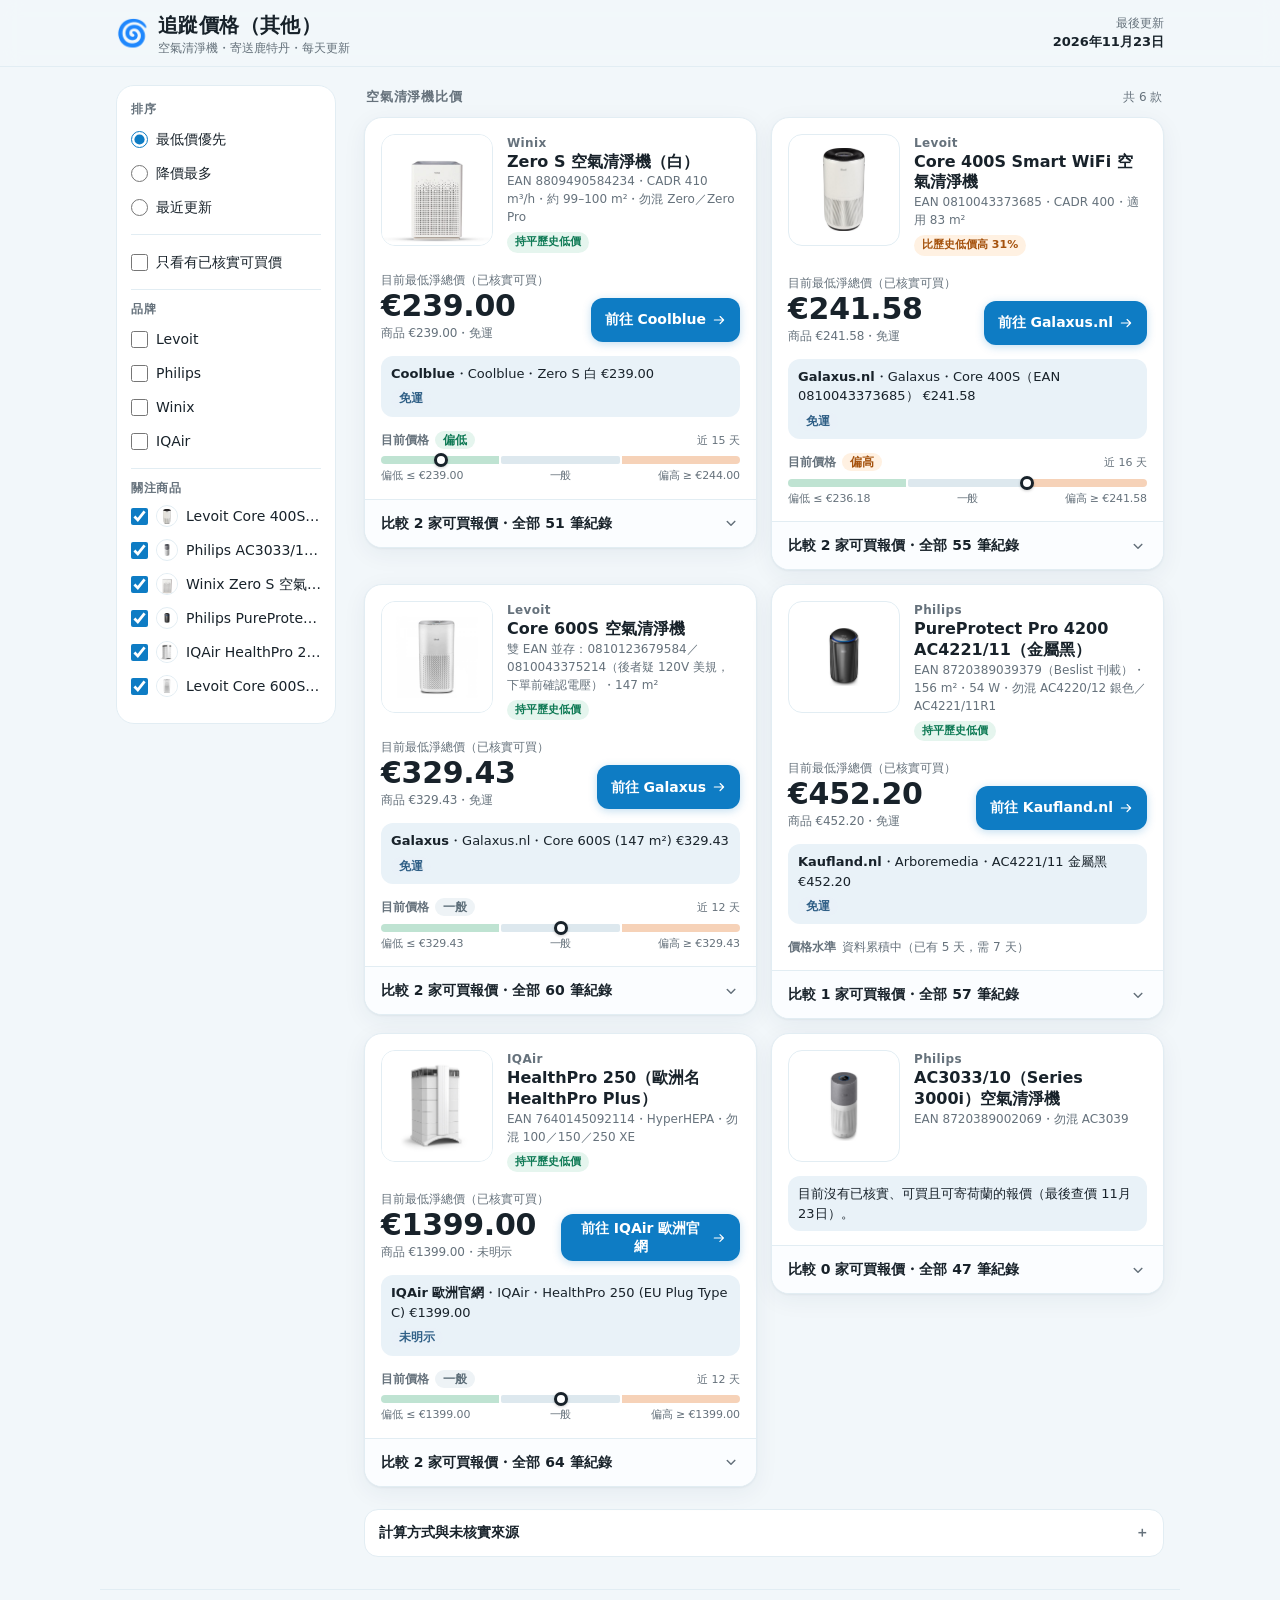
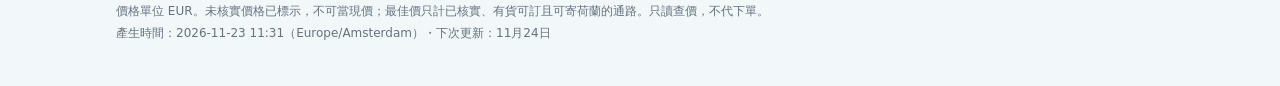
==== commit bf10d800: "Auto build from Google Sheet (2026-11-23T10:31Z)" ====
--- a/index.html
+++ b/index.html
@@ -4,14 +4,14 @@
 <meta charset="utf-8">
 <meta name="viewport" content="width=device-width,initial-scale=1,viewport-fit=cover">
 <title>追蹤價格（其他）｜每天更新</title>
-<meta name="description" content="追蹤 6 款空氣清淨機在可寄荷蘭鹿特丹的各平台價格與庫存，每天更新。最後更新：2026年11月22日">
+<meta name="description" content="追蹤 6 款空氣清淨機在可寄荷蘭鹿特丹的各平台價格與庫存，每天更新。最後更新：2026年11月23日">
 <meta name="theme-color" content="#f2f7fa">
 <link rel="icon" type="image/png" sizes="32x32" href="favicon-32.png?v=2">
 <link rel="icon" href="favicon.ico?v=2" sizes="any">
 <link rel="apple-touch-icon" sizes="180x180" href="apple-touch-icon.png?v=2">
 <link rel="manifest" href="manifest.webmanifest?v=1">
 <meta name="apple-mobile-web-app-title" content="追蹤價格（其他）">
-<link rel="stylesheet" href="assets/style.css?v=202611221703">
+<link rel="stylesheet" href="assets/style.css?v=202611231131">
 </head>
 <body>
 <header class="top">
@@ -22,7 +22,7 @@
 </header>
 <main class="wrap" id="app"><noscript>請開啟 JavaScript 以檢視價格。</noscript></main>
 <footer class="wrap foot" id="foot"></footer>
-<script id="site-data" type="application/json">{"title":"追蹤價格（其他）","site_sub":"空氣清淨機・寄送鹿特丹・每天更新","updated":"2026-11-22","updated_zh":"2026年11月22日","next":"2026-11-23","next_zh":"11月23日","generated_zh":"2026-11-22 17:03","location":"鹿特丹","products":[{"id":"levoit-core-400s","brand":"Levoit","name":"Core 400S Smart WiFi 空氣清淨機","desc":"EAN 0810043373685・CADR 400・適用 83 m²","image":"images/levoit-core-400s.jpg","date":"2026-11-22","best":{"shop":"Levoit 官網 DE","seller":"Levoit (levoit.de)","variant":"Core 400S","date":"2026-11-22","url":"https://levoit.de/products/levoit-core-400s-luftreiniger","price":219.99,"shipping":"DE境內免運","shipping_label":"DE境內免運","net":219.99,"verified":true,"verified_text":"yes","note":"不變：仍€219.99；運送頁明文只寄德國、不寄其他 EU 國家，不列可下單至荷蘭（本次完整搜尋重新核實）","tags":[{"k":"ship","t":"DE境內免運"}],"purchasable":true,"blocked_reason":"","status_text":"","carried":false},"badge":{"kind":"above","text":"比歷史低價高 20%","prev":183.92},"level":{"status":"ok","n":15,"level":"low","cur":219.99,"min":183.92,"p25":230.79,"p75":241.58,"max":251.87},"drop":12.7,"history":[{"date":"2026-11-08","net":251.87},{"date":"2026-11-09","net":183.92},{"date":"2026-11-10","net":212.81},{"date":"2026-11-11","net":241.58},{"date":"2026-11-12","net":241.58},{"date":"2026-11-13","net":241.58},{"date":"2026-11-14","net":241.58},{"date":"2026-11-15","net":241.58},{"date":"2026-11-16","net":241.58},{"date":"2026-11-17","net":241.58},{"date":"2026-11-18","net":241.58},{"date":"2026-11-19","net":241.58},{"date":"2026-11-20","net":186.89},{"date":"2026-11-21","net":241.58},{"date":"2026-11-22","net":219.99}],"offers":[{"shop":"Levoit 官網 DE","seller":"Levoit (levoit.de)","variant":"Core 400S","date":"2026-11-22","url":"https://levoit.de/products/levoit-core-400s-luftreiniger","price":219.99,"shipping":"DE境內免運","shipping_label":"DE境內免運","net":219.99,"verified":true,"verified_text":"yes","note":"不變：仍€219.99；運送頁明文只寄德國、不寄其他 EU 國家，不列可下單至荷蘭（本次完整搜尋重新核實）","tags":[{"k":"ship","t":"DE境內免運"}],"purchasable":true,"blocked_reason":"","status_text":"","carried":false},{"shop":"Galaxus.nl","seller":"Galaxus","variant":"Core 400S（EAN 0810043373685）","date":"2026-11-22","url":"https://www.galaxus.nl/en/s2/product/levoit-core-400s-83-m-air-purifier-21641268","price":241.58,"shipping":"0","shipping_label":"免運","net":241.58,"verified":true,"verified_text":"yes","note":"不變：仍€241.58；到貨窗 11/27–12/02，供應商現貨10件以上","tags":[{"k":"ship","t":"免運"}],"purchasable":true,"blocked_reason":"","status_text":"","carried":false},{"shop":"bol.com","seller":"De Online Retailer","variant":"Core 400S","date":"2026-11-22","url":"https://www.bol.com/nl/nl/p/levoit-core-400s-smart-hepa-luchtreiniger/9300000052331904/","price":265.0,"shipping":"0","shipping_label":"免運","net":265.0,"verified":true,"verified_text":"yes","note":"不變：仍€265；有貨，23:59前下單週二（11/24）到貨","tags":[{"k":"ship","t":"免運"},{"k":"cond","t":"含運"}],"purchasable":true,"blocked_reason":"","status_text":"","carried":false},{"shop":"Proshop.nl","seller":"Proshop","variant":"Core 400S","date":"2026-11-22","url":"https://www.proshop.nl/Klimaat-ventilator-en-airconditioning/Levoit-Core-400S-Smart-HEPA-Air-Purifier/3512638","price":249.0,"shipping":"6.99","shipping_label":"運費 €6.99","net":255.99,"verified":true,"verified_text":"yes","note":"漲價：€179.90 促銷價已售罄，現價 €249＋運€6.99＝€255.99；外部倉庫 5–7 工作天，預計 11/24 到自有倉庫","tags":[{"k":"ship","t":"運費 €6.99"},{"k":"deal","t":"Black Friday -27%（€179.90 已售罄）"}],"purchasable":false,"blocked_reason":"","status_text":"缺貨／不可訂","carried":false},{"shop":"Kaufland.nl（刊載）","seller":"—","variant":"Core 400S","date":"2026-11-22","url":"https://www.kaufland.nl/product/418046443/","price":null,"shipping":"","shipping_label":"","net":null,"verified":false,"verified_text":"no","note":"未核實：beslist 刊 €350.75＋運€3.99、Kieskeurig 刊 €345.47＋運€9.35，兩站不一致；商品頁 Cloudflare「Toegang geblokkeerd」擋住","tags":[],"purchasable":false,"blocked_reason":"","status_text":"未核實","carried":false},{"shop":"bol.com","seller":"","variant":"Core 400S","date":"2026-11-12","url":"https://www.bol.com/nl/nl/p/levoit-core-400s-smart-hepa-luchtreiniger/9300000052331904/","price":null,"shipping":"","shipping_label":"","net":null,"verified":false,"verified_text":"","note":"no(今日IP封鎖未核實)","tags":[],"purchasable":false,"blocked_reason":"","status_text":"未核實","carried":true},{"shop":"bol.com","seller":"—","variant":"Core 400S","date":"2026-11-10","url":"","price":null,"shipping":"","shipping_label":"","net":null,"verified":false,"verified_text":"整頁Niet leverbaar無賣家供貨（11-08 De Online Retailer €274.99已消失）","note":"","tags":[{"k":"cond","t":"無"},{"k":"deal","t":"未查"}],"purchasable":false,"blocked_reason":"","status_text":"未核實","carried":true},{"shop":"Galaxus.nl","seller":"","variant":"Core 400S","date":"2026-11-09","url":"https://www.galaxus.nl/en/s2/product/levoit-core-400s-83-m-air-purifier-21641268","price":213.0,"shipping":"0","shipping_label":"免運","net":213.0,"verified":true,"verified_text":"yes","note":"本次直接確認（昨日僅刊載）；庫存5件；11/12送達","tags":[{"k":"ship","t":"免運"}],"purchasable":true,"blocked_reason":"","status_text":"","carried":true},{"shop":"Levoit.de 官方","seller":"","variant":"Core 400S","date":"2026-11-09","url":"https://levoit.de/products/levoit-core-400s-luftreiniger","price":219.99,"shipping":"0","shipping_label":"免運","net":219.99,"verified":true,"verified_text":"yes","note":"不變；不寄德國以外EU","tags":[{"k":"ship","t":"免運"},{"k":"cond","t":"僅德國境內免運"}],"purchasable":false,"blocked_reason":"不寄德國以外 EU","status_text":"不寄德國以外 EU","carried":true},{"shop":"bol.com","seller":"RoboHome","variant":"Core 400S","date":"2026-11-08","url":"https://www.bol.com/nl/nl/p/levoit-core-400s-smart-hepa-luchtreiniger/9300000052331904/","price":299.0,"shipping":"0","shipping_label":"免運","net":299.0,"verified":true,"verified_text":"yes","note":"週四到貨","tags":[{"k":"ship","t":"免運"},{"k":"cond","t":"含運"}],"purchasable":true,"blocked_reason":"","status_text":"","carried":true},{"shop":"Kaufland Marketplace","seller":"","variant":"Core 400S","date":"2026-11-08","url":"","price":343.99,"shipping":"0","shipping_label":"免運","net":343.99,"verified":false,"verified_text":"no(Kieskeurig/Beslist刊載)","note":"6-8天以上","tags":[{"k":"ship","t":"免運"},{"k":"cond","t":"免運（比價站刊載）"}],"purchasable":false,"blocked_reason":"","status_text":"未核實","carried":true},{"shop":"bol.com","seller":"EFI GLOBAL STORE","variant":"Core 400S","date":"2026-11-08","url":"https://www.bol.com/nl/nl/p/levoit-core-400s-smart-hepa-luchtreiniger/9300000052331904/","price":356.36,"shipping":"0","shipping_label":"免運","net":356.36,"verified":true,"verified_text":"yes","note":"最晚11/19到貨","tags":[{"k":"ship","t":"免運"},{"k":"cond","t":"含運"}],"purchasable":true,"blocked_reason":"","status_text":"","carried":true}],"rows":[{"shop":"Galaxus.nl","seller":"Galaxus","variant":"Core 400S（EAN 0810043373685）","date":"2026-11-22","url":"https://www.galaxus.nl/en/s2/product/levoit-core-400s-83-m-air-purifier-21641268","price":241.58,"shipping":"0","shipping_label":"免運","net":241.58,"verified":true,"verified_text":"yes","note":"不變：仍€241.58；到貨窗 11/27–12/02，供應商現貨10件以上","tags":[{"k":"ship","t":"免運"}],"purchasable":true,"blocked_reason":"","status_text":"","carried":false},{"shop":"Proshop.nl","seller":"Proshop","variant":"Core 400S","date":"2026-11-22","url":"https://www.proshop.nl/Klimaat-ventilator-en-airconditioning/Levoit-Core-400S-Smart-HEPA-Air-Purifier/3512638","price":249.0,"shipping":"6.99","shipping_label":"運費 €6.99","net":255.99,"verified":true,"verified_text":"yes","note":"漲價：€179.90 促銷價已售罄，現價 €249＋運€6.99＝€255.99；外部倉庫 5–7 工作天，預計 11/24 到自有倉庫","tags":[{"k":"ship","t":"運費 €6.99"},{"k":"deal","t":"Black Friday -27%（€179.90 已售罄）"}],"purchasable":false,"blocked_reason":"","status_text":"缺貨／不可訂","carried":false},{"shop":"bol.com","seller":"De Online Retailer","variant":"Core 400S","date":"2026-11-22","url":"https://www.bol.com/nl/nl/p/levoit-core-400s-smart-hepa-luchtreiniger/9300000052331904/","price":265.0,"shipping":"0","shipping_label":"免運","net":265.0,"verified":true,"verified_text":"yes","note":"不變：仍€265；有貨，23:59前下單週二（11/24）到貨","tags":[{"k":"ship","t":"免運"},{"k":"cond","t":"含運"}],"purchasable":true,"blocked_reason":"","status_text":"","carried":false},{"shop":"Kaufland.nl（刊載）","seller":"—","variant":"Core 400S","date":"2026-11-22","url":"https://www.kaufland.nl/product/418046443/","price":null,"shipping":"","shipping_label":"","net":null,"verified":false,"verified_text":"no","note":"未核實：beslist 刊 €350.75＋運€3.99、Kieskeurig 刊 €345.47＋運€9.35，兩站不一致；商品頁 Cloudflare「Toegang geblokkeerd」擋住","tags":[],"purchasable":false,"blocked_reason":"","status_text":"未核實","carried":false},{"shop":"Levoit 官網 DE","seller":"Levoit (levoit.de)","variant":"Core 400S","date":"2026-11-22","url":"https://levoit.de/products/levoit-core-400s-luftreiniger","price":219.99,"shipping":"DE境內免運","shipping_label":"DE境內免運","net":219.99,"verified":true,"verified_text":"yes","note":"不變：仍€219.99；運送頁明文只寄德國、不寄其他 EU 國家，不列可下單至荷蘭（本次完整搜尋重新核實）","tags":[{"k":"ship","t":"DE境內免運"}],"purchasable":true,"blocked_reason":"","status_text":"","carried":false},{"shop":"Galaxus.nl","seller":"Galaxus","variant":"Core 400S（EAN 0810043373685）","date":"2026-11-21","url":"https://www.galaxus.nl/en/s2/product/levoit-core-400s-83-m-air-purifier-21641268","price":241.58,"shipping":"0","shipping_label":"免運","net":241.58,"verified":true,"verified_text":"yes","note":"不變：仍€241.58；到貨窗延後至11/27–12/02（昨11/25–11/28），供應商現貨10件以上","tags":[{"k":"ship","t":"免運"}],"purchasable":true,"blocked_reason":"","status_text":"","carried":false},{"shop":"Proshop.nl","seller":"Proshop","variant":"Core 400S","date":"2026-11-21","url":"https://www.proshop.nl/Klimaat-ventilator-en-airconditioning/Levoit-Core-400S-Smart-HEPA-Air-Purifier/3512638","price":null,"shipping":"","shipping_label":"","net":null,"verified":false,"verified_text":"no","note":"今日無法核實：Cloudflare Turnstile 多次驗證皆重置（Ray ID a5de7c5d1b43de93）；昨€179.90＋運€6.99 Black Friday 新低不得沿用","tags":[],"purchasable":false,"blocked_reason":"","status_text":"未核實","carried":false},{"shop":"bol.com","seller":"De Online Retailer","variant":"Core 400S","date":"2026-11-21","url":"https://www.bol.com/nl/nl/p/levoit-core-400s-smart-hepa-luchtreiniger/9300000052331904/","price":265.0,"shipping":"0","shipping_label":"免運","net":265.0,"verified":true,"verified_text":"yes","note":"降價€269→€265（-€4）；有貨，23:59前下單週二（11/24）到貨；主頁面未見 RoboHome €299 報價","tags":[{"k":"ship","t":"免運"},{"k":"cond","t":"含運"}],"purchasable":true,"blocked_reason":"","status_text":"","carried":false},{"shop":"Galaxus.nl","seller":"Galaxus","variant":"Core 400S（EAN 0810043373685）","date":"2026-11-20","url":"https://www.galaxus.nl/en/s2/product/levoit-core-400s-83-m-air-purifier-21641268","price":241.58,"shipping":"0","shipping_label":"免運","net":241.58,"verified":true,"verified_text":"yes","note":"不變：仍€241.58；預計11/25–11/28到貨，1件已訂","tags":[{"k":"ship","t":"免運"}],"purchasable":true,"blocked_reason":"","status_text":"","carried":false},{"shop":"Proshop.nl","seller":"Proshop","variant":"Core 400S","date":"2026-11-20","url":"https://www.proshop.nl/Klimaat-ventilator-en-airconditioning/Levoit-Core-400S-Smart-HEPA-Air-Purifier/3512638","price":179.9,"shipping":"6.99","shipping_label":"運費 €6.99","net":186.89,"verified":true,"verified_text":"yes","note":"新低：€249→€179.90（Black Friday -27%）；僅剩1件，2-4工作天到貨；每客限購4件；EAN 0810043373685、型號HEAPAPLVSEU0072；11-12曾停售、11-18/19 Cloudflare擋住未核實，今日直接開頁確認。注意：頁面規格表另標示 120V/60Hz，與歐規型號 HEAPAPLVSEU0072／EAN 0810043373685 矛盾，疑為 Proshop 規格表誤植，下單前宜確認。","tags":[{"k":"ship","t":"運費 €6.99"},{"k":"deal","t":"-27% 促銷至 2026-12-06"}],"purchasable":true,"blocked_reason":"","status_text":"","carried":false},{"shop":"bol.com","seller":"De Online Retailer","variant":"Core 400S","date":"2026-11-20","url":"https://www.bol.com/nl/nl/p/levoit-core-400s-smart-hepa-luchtreiniger/9300000052331904/","price":269.0,"shipping":"0","shipping_label":"免運","net":269.0,"verified":true,"verified_text":"yes","note":"不變：仍€269；有貨，15:00前下單明日（11/21）到貨；另有第2位賣家RoboHome €299，週二（11/24）到貨","tags":[{"k":"ship","t":"免運"},{"k":"cond","t":"含運"}],"purchasable":true,"blocked_reason":"","status_text":"","carried":false},{"shop":"Galaxus.nl","seller":"Galaxus","variant":"Core 400S（EAN 0810043373685）","date":"2026-11-19","url":"https://www.galaxus.nl/en/s2/product/levoit-core-400s-83-m-air-purifier-21641268","price":241.58,"shipping":"0","shipping_label":"免運","net":241.58,"verified":true,"verified_text":"yes","note":"不變：仍€241.58；預計11/25–11/28到貨，2件已訂","tags":[{"k":"ship","t":"免運"}],"purchasable":true,"blocked_reason":"","status_text":"","carried":false},{"shop":"Proshop.nl","seller":"Proshop","variant":"Core 400S","date":"2026-11-19","url":"https://www.proshop.nl/Klimaat-ventilator-en-airconditioning/Levoit-Core-400S-Smart-HEPA-Air-Purifier/3512638","price":null,"shipping":"","shipping_label":"","net":null,"verified":false,"verified_text":"no","note":"今日無法核實：Cloudflare Turnstile 五次驗證皆未通過（Ray ID a5cdff38ae8043ef）；11-12「niet meer leverbaar」停售未能重新確認，不沿用舊價當現價","tags":[],"purchasable":false,"blocked_reason":"","status_text":"未核實","carried":false},{"shop":"bol.com","seller":"De Online Retailer","variant":"Core 400S","date":"2026-11-19","url":"https://www.bol.com/nl/nl/p/levoit-core-400s-smart-hepa-luchtreiniger/9300000052331904/","price":269.0,"shipping":"0","shipping_label":"免運","net":269.0,"verified":true,"verified_text":"yes","note":"不變：仍€269；有貨，15:00前下單明日（11/20）到貨；另有第2位賣家RoboHome €299，15:00前下單週六（11/21）到貨","tags":[{"k":"ship","t":"免運"},{"k":"cond","t":"含運"}],"purchasable":true,"blocked_reason":"","status_text":"","carried":false},{"shop":"Galaxus.nl","seller":"Galaxus","variant":"Core 400S（EAN 0810043373685）","date":"2026-11-18","url":"https://www.galaxus.nl/en/s2/product/levoit-core-400s-83-m-air-purifier-21641268","price":241.58,"shipping":"0","shipping_label":"免運","net":241.58,"verified":true,"verified_text":"yes","note":"不變：仍€241.58；預計11/25–11/28到貨，2件已訂","tags":[{"k":"ship","t":"免運"}],"purchasable":true,"blocked_reason":"","status_text":"","carried":false},{"shop":"Proshop.nl","seller":"Proshop","variant":"Core 400S","date":"2026-11-18","url":"https://www.proshop.nl/Klimaat-ventilator-en-airconditioning/Levoit-Core-400S-Smart-HEPA-Air-Purifier/3512638","price":null,"shipping":"","shipping_label":"","net":null,"verified":false,"verified_text":"no","note":"今日無法核實：Cloudflare驗證四次皆未通過（Ray ID a5c5be0efe3a6a5e）；昨日「Het product is niet meer leverbaar」停售未能重新確認，不沿用舊價當現價","tags":[],"purchasable":false,"blocked_reason":"","status_text":"未核實","carried":false},{"shop":"bol.com","seller":"De Online Retailer","variant":"Core 400S","date":"2026-11-18","url":"https://www.bol.com/nl/nl/p/levoit-core-400s-smart-hepa-luchtreiniger/9300000052331904/","price":269.0,"shipping":"0","shipping_label":"免運","net":269.0,"verified":true,"verified_text":"yes","note":"不變：仍€269；有貨，15:00前下單明日（11/19）到貨；另有第2位賣家RoboHome €299，23:59前下單週六（11/21）到貨","tags":[{"k":"ship","t":"免運"},{"k":"cond","t":"含運"}],"purchasable":true,"blocked_reason":"","status_text":"","carried":false},{"shop":"Galaxus.nl","seller":"Galaxus","variant":"Core 400S（EAN 0810043373685）","date":"2026-11-17","url":"https://www.galaxus.nl/en/s2/product/levoit-core-400s-83-m-air-purifier-21641268","price":241.58,"shipping":"0","shipping_label":"免運","net":241.58,"verified":true,"verified_text":"yes","note":"不變：仍€241.58；預計11/25–11/28到貨，2件已訂","tags":[{"k":"ship","t":"免運"}],"purchasable":true,"blocked_reason":"","status_text":"","carried":false},{"shop":"Proshop.nl","seller":"Proshop","variant":"Core 400S","date":"2026-11-17","url":"https://www.proshop.nl/Klimaat-ventilator-en-airconditioning/Levoit-Core-400S-Smart-HEPA-Air-Purifier/3512638","price":null,"shipping":"","shipping_label":"","net":null,"verified":false,"verified_text":"","note":"yes","tags":[],"purchasable":false,"blocked_reason":"","status_text":"未核實","carried":false},{"shop":"bol.com","seller":"De Online Retailer","variant":"Core 400S","date":"2026-11-17","url":"https://www.bol.com/nl/nl/p/levoit-core-400s-smart-hepa-luchtreiniger/9300000052331904/","price":269.0,"shipping":"0","shipping_label":"免運","net":269.0,"verified":true,"verified_text":"yes","note":"不變：仍€269；有貨，15:00前下單明日（11/18）到貨；另有第2位賣家RoboHome €299，23:59前下單週五（11/20）到貨","tags":[{"k":"ship","t":"免運"},{"k":"cond","t":"含運"}],"purchasable":true,"blocked_reason":"","status_text":"","carried":false},{"shop":"Galaxus.nl","seller":"Galaxus","variant":"Core 400S（EAN 0810043373685）","date":"2026-11-16","url":"https://www.galaxus.nl/en/s2/product/levoit-core-400s-83-m-air-purifier-21641268","price":241.58,"shipping":"0","shipping_label":"免運","net":241.58,"verified":true,"verified_text":"yes","note":"不變：仍€241.58；預計11/25–11/28到貨，3件已訂","tags":[{"k":"ship","t":"免運"}],"purchasable":true,"blocked_reason":"","status_text":"","carried":false},{"shop":"Proshop.nl","seller":"Proshop","variant":"Core 400S","date":"2026-11-16","url":"https://www.proshop.nl/Klimaat-ventilator-en-airconditioning/Levoit-Core-400S-Smart-HEPA-Air-Purifier/3512638","price":null,"shipping":"","shipping_label":"","net":null,"verified":false,"verified_text":"","note":"yes","tags":[],"purchasable":false,"blocked_reason":"","status_text":"未核實","carried":false},{"shop":"bol.com","seller":"De Online Retailer","variant":"Core 400S","date":"2026-11-16","url":"https://www.bol.com/nl/nl/p/levoit-core-400s-smart-hepa-luchtreiniger/9300000052331904/","price":269.0,"shipping":"0","shipping_label":"免運","net":269.0,"verified":true,"verified_text":"yes","note":"不變：仍€269；有貨，15:00前下單明日（11/17）到貨；頁面註另有第2位賣家（RoboHome €299為昨日資訊、今日未再展開確認）","tags":[{"k":"ship","t":"免運"},{"k":"cond","t":"含運"}],"purchasable":true,"blocked_reason":"","status_text":"","carried":false},{"shop":"Galaxus.nl","seller":"Galaxus","variant":"Core 400S（EAN 0810043373685）","date":"2026-11-15","url":"https://www.galaxus.nl/en/s2/product/levoit-core-400s-83-m-air-purifier-21641268","price":241.58,"shipping":"0","shipping_label":"免運","net":241.58,"verified":true,"verified_text":"yes","note":"不變：仍€241.58；預計11/25–11/28到貨，3件已訂","tags":[{"k":"ship","t":"免運"}],"purchasable":true,"blocked_reason":"","status_text":"","carried":false},{"shop":"Proshop.nl","seller":"Proshop","variant":"Core 400S","date":"2026-11-15","url":"https://www.proshop.nl/Klimaat-ventilator-en-airconditioning/Levoit-Core-400S-Smart-HEPA-Air-Purifier/3512638","price":null,"shipping":"","shipping_label":"","net":null,"verified":false,"verified_text":"","note":"yes","tags":[],"purchasable":false,"blocked_reason":"","status_text":"未核實","carried":false},{"shop":"bol.com","seller":"De Online Retailer","variant":"Core 400S","date":"2026-11-15","url":"https://www.bol.com/nl/nl/p/levoit-core-400s-smart-hepa-luchtreiniger/9300000052331904/","price":269.0,"shipping":"0","shipping_label":"免運","net":269.0,"verified":true,"verified_text":"yes","note":"不變：仍€269；有貨，23:59前下單週二（11/17）到貨；另有第2位賣家RoboHome €299週四到貨","tags":[{"k":"ship","t":"免運"},{"k":"cond","t":"含運"}],"purchasable":true,"blocked_reason":"","status_text":"","carried":false},{"shop":"Galaxus.nl","seller":"Galaxus","variant":"Core 400S","date":"2026-11-14","url":"https://www.galaxus.nl/en/s2/product/levoit-core-400s-83-m-air-purifier-21641268","price":241.58,"shipping":"0","shipping_label":"免運","net":241.58,"verified":true,"verified_text":"yes","note":"不變：仍€241.58；預計11/25–11/28到貨，3件已訂","tags":[{"k":"ship","t":"免運"}],"purchasable":true,"blocked_reason":"","status_text":"","carried":false},{"shop":"Proshop.nl","seller":"Proshop","variant":"Core 400S","date":"2026-11-14","url":"https://www.proshop.nl/Klimaat-ventilator-en-airconditioning/Levoit-Core-400S-Smart-HEPA-Air-Purifier/3512638","price":null,"shipping":"","shipping_label":"","net":null,"verified":false,"verified_text":"","note":"yes","tags":[],"purchasable":false,"blocked_reason":"","status_text":"未核實","carried":false},{"shop":"bol.com","seller":"De Online Retailer","variant":"Core 400S","date":"2026-11-14","url":"https://www.bol.com/nl/nl/p/levoit-core-400s-smart-hepa-luchtreiniger/9300000052331904/","price":269.0,"shipping":"0","shipping_label":"免運","net":269.0,"verified":true,"verified_text":"yes","note":"不變：仍€269；有貨，23:59前下單週二到貨；頁面註另有第2位賣家、價格未顯示（bol一度Access blocked，換環境後恢復）","tags":[{"k":"ship","t":"免運"},{"k":"cond","t":"含運"}],"purchasable":true,"blocked_reason":"","status_text":"","carried":false},{"shop":"Galaxus.nl","seller":"Galaxus","variant":"Core 400S","date":"2026-11-13","url":"https://www.galaxus.nl/en/s2/product/levoit-core-400s-83-m-air-purifier-21641268","price":241.58,"shipping":"0","shipping_label":"免運","net":241.58,"verified":true,"verified_text":"yes","note":"不變：仍€241.58；預計11/25–11/28到貨，3件已訂","tags":[{"k":"ship","t":"免運"}],"purchasable":true,"blocked_reason":"","status_text":"","carried":false},{"shop":"Proshop.nl","seller":"Proshop","variant":"Core 400S","date":"2026-11-13","url":"https://www.proshop.nl/Klimaat-ventilator-en-airconditioning/Levoit-Core-400S-Smart-HEPA-Air-Purifier/3512638","price":null,"shipping":"","shipping_label":"","net":null,"verified":true,"verified_text":"yes","note":"不變：仍「Het product is niet meer leverbaar」停售；-27%標籤仍在，€179.90僅見於結構化資料、不採為現價","tags":[],"purchasable":false,"blocked_reason":"","status_text":"無報價","carried":false},{"shop":"bol.com","seller":"De Online Retailer","variant":"Core 400S","date":"2026-11-13","url":"https://www.bol.com/nl/nl/p/levoit-core-400s-smart-hepa-luchtreiniger/9300000052331904/","price":269.0,"shipping":"0","shipping_label":"免運","net":269.0,"verified":true,"verified_text":"yes","note":"變化：恢復有貨（11-10整頁Niet leverbaar）；15:00前下單明日到貨；頁面註另有第2位賣家、價格未顯示；18天前快取€259.99已過時不採","tags":[{"k":"ship","t":"免運"},{"k":"cond","t":"含運"}],"purchasable":true,"blocked_reason":"","status_text":"","carried":false},{"shop":"Galaxus.nl","seller":"Galaxus","variant":"Core 400S","date":"2026-11-12","url":"https://www.galaxus.nl/en/s2/product/levoit-core-400s-83-m-air-purifier-21641268","price":241.58,"shipping":"0","shipping_label":"免運","net":241.58,"verified":true,"verified_text":"yes","note":"不變：仍€241.58；預計11/25–11/28到貨（同昨日），4件已訂","tags":[{"k":"ship","t":"免運"}],"purchasable":true,"blocked_reason":"","status_text":"","carried":false},{"shop":"Proshop.nl","seller":"Proshop","variant":"Core 400S","date":"2026-11-12","url":"https://www.proshop.nl/Klimaat-ventilator-en-airconditioning/Levoit-Core-400S-Smart-HEPA-Air-Purifier/3512638","price":null,"shipping":"","shipping_label":"","net":null,"verified":false,"verified_text":"","note":"yes","tags":[],"purchasable":false,"blocked_reason":"","status_text":"未核實","carried":false},{"shop":"bol.com","seller":"","variant":"Core 400S","date":"2026-11-12","url":"https://www.bol.com/nl/nl/p/levoit-core-400s-smart-hepa-luchtreiniger/9300000052331904/","price":null,"shipping":"","shipping_label":"","net":null,"verified":false,"verified_text":"","note":"no(今日IP封鎖未核實)","tags":[],"purchasable":false,"blocked_reason":"","status_text":"未核實","carried":false},{"shop":"Galaxus.nl","seller":"Galaxus","variant":"Core 400S","date":"2026-11-11","url":"https://www.galaxus.nl/en/s2/product/levoit-core-400s-83-m-air-purifier-21641268","price":241.58,"shipping":"0","shipping_label":"免運","net":241.58,"verified":true,"verified_text":"yes","note":"漲€28.77（昨€212.81）；5件現貨已無，預計11/25–11/28到貨","tags":[{"k":"ship","t":"免運"}],"purchasable":true,"blocked_reason":"","status_text":"","carried":false},{"shop":"Proshop.nl","seller":"Proshop","variant":"Core 400S","date":"2026-11-11","url":"https://www.proshop.nl/Klimaat-ventilator-en-airconditioning/Levoit-Core-400S-Smart-HEPA-Air-Purifier/3512638","price":null,"shipping":"","shipping_label":"","net":null,"verified":false,"verified_text":"","note":"no(Cloudflare驗證未過)","tags":[],"purchasable":false,"blocked_reason":"","status_text":"未核實","carried":false},{"shop":"bol.com","seller":"","variant":"Core 400S","date":"2026-11-11","url":"https://www.bol.com/nl/nl/p/levoit-core-400s-smart-hepa-luchtreiniger/9300000052331904/","price":null,"shipping":"","shipping_label":"","net":null,"verified":false,"verified_text":"","note":"no(今日IP封鎖未核實)","tags":[],"purchasable":false,"blocked_reason":"","status_text":"未核實","carried":false},{"shop":"Proshop.nl","seller":"Proshop","variant":"Core 400S","date":"2026-11-10","url":"","price":249.0,"shipping":"6.99","shipping_label":"運費 €6.99","net":255.99,"verified":true,"verified_text":"yes(商品頁實查)","note":"促銷€179.90已售罄(actieproduct uitverkocht；活動字面至12/06但促銷庫存耗盡)；改Bestelproduct 8-9工作天","tags":[{"k":"ship","t":"運費 €6.99"},{"k":"cond","t":"無條件"}],"purchasable":false,"blocked_reason":"","status_text":"缺貨／不可訂","carried":false},{"shop":"Galaxus.nl","seller":"Galaxus","variant":"Core 400S","date":"2026-11-10","url":"","price":212.81,"shipping":"0","shipping_label":"免運","net":212.81,"verified":true,"verified_text":"yes(商品頁實查)","note":"現貨5件；目前最低可買","tags":[{"k":"ship","t":"免運"}],"purchasable":true,"blocked_reason":"","status_text":"","carried":false},{"shop":"bol.com","seller":"—","variant":"Core 400S","date":"2026-11-10","url":"","price":null,"shipping":"","shipping_label":"","net":null,"verified":false,"verified_text":"整頁Niet leverbaar無賣家供貨（11-08 De Online Retailer €274.99已消失）","note":"","tags":[{"k":"cond","t":"無"},{"k":"deal","t":"未查"}],"purchasable":false,"blocked_reason":"","status_text":"未核實","carried":false},{"shop":"Proshop.nl","seller":"Proshop","variant":"Core 400S","date":"2026-11-09","url":"https://www.proshop.nl/Klimaat-ventilator-en-airconditioning/Levoit-Core-400S-Smart-HEPA-Air-Purifier/3512638","price":179.9,"shipping":"6.99","shipping_label":"運費 €6.99","net":183.92,"verified":true,"verified_text":"yes","note":"新低；僅剩1件；2-3工作天；淨價=186.89-返現估2.97","tags":[{"k":"ship","t":"運費 €6.99"},{"k":"deal","t":"-27%促銷(原價€249)至2026-12-06"},{"k":"cash","t":"Woolsocks 返現約 €2.97","p":"Woolsocks"}],"purchasable":true,"blocked_reason":"","status_text":"","carried":false},{"shop":"Galaxus.nl","seller":"","variant":"Core 400S","date":"2026-11-09","url":"https://www.galaxus.nl/en/s2/product/levoit-core-400s-83-m-air-purifier-21641268","price":213.0,"shipping":"0","shipping_label":"免運","net":213.0,"verified":true,"verified_text":"yes","note":"本次直接確認（昨日僅刊載）；庫存5件；11/12送達","tags":[{"k":"ship","t":"免運"}],"purchasable":true,"blocked_reason":"","status_text":"","carried":false},{"shop":"Levoit.de 官方","seller":"","variant":"Core 400S","date":"2026-11-09","url":"https://levoit.de/products/levoit-core-400s-luftreiniger","price":219.99,"shipping":"0","shipping_label":"免運","net":219.99,"verified":true,"verified_text":"yes","note":"不變；不寄德國以外EU","tags":[{"k":"ship","t":"免運"},{"k":"cond","t":"僅德國境內免運"}],"purchasable":false,"blocked_reason":"不寄德國以外 EU","status_text":"不寄德國以外 EU","carried":false},{"shop":"bol.com","seller":"De Online Retailer","variant":"Core 400S","date":"2026-11-09","url":"","price":274.99,"shipping":"","shipping_label":"","net":274.99,"verified":false,"verified_text":"no(今日未核實)","note":"昨日€274.99含運，今日無法確認","tags":[{"k":"cond","t":"（昨日價）"},{"k":"deal","t":"未核實：bol今日IP封鎖"}],"purchasable":false,"blocked_reason":"","status_text":"未核實","carried":false},{"shop":"Galaxus.nl","seller":"","variant":"Core 400S（EAN 0810043373685）","date":"2026-11-08","url":"","price":213.15,"shipping":"0","shipping_label":"免運","net":213.15,"verified":false,"verified_text":"no(Beslist/Tweakers刊載一致；官網直接查被擋)","note":"約2-3天到貨","tags":[{"k":"ship","t":"免運"}],"purchasable":false,"blocked_reason":"","status_text":"未核實","carried":false},{"shop":"Proshop.nl","seller":"Proshop","variant":"Core 400S","date":"2026-11-08","url":"https://www.proshop.nl/Klimaat-ventilator-en-airconditioning/Levoit-Core-400S-Smart-HEPA-Air-Purifier/3512638","price":249.0,"shipping":"6.99","shipping_label":"運費 €6.99","net":251.87,"verified":true,"verified_text":"yes","note":"有現貨4件；淨價=255.99-返現估4.12；2-3工作天","tags":[{"k":"ship","t":"運費 €6.99"},{"k":"cash","t":"Woolsocks 返現約 €4.12","p":"Woolsocks"}],"purchasable":true,"blocked_reason":"","status_text":"","carried":false},{"shop":"bol.com","seller":"De Online Retailer","variant":"Core 400S","date":"2026-11-08","url":"https://www.bol.com/nl/nl/p/levoit-core-400s-smart-hepa-luchtreiniger/9300000052331904/","price":274.99,"shipping":"0","shipping_label":"免運","net":274.99,"verified":true,"verified_text":"yes","note":"有現貨；23:59前下單週二到","tags":[{"k":"ship","t":"免運"},{"k":"cond","t":"含運"}],"purchasable":true,"blocked_reason":"","status_text":"","carried":false},{"shop":"bol.com","seller":"RoboHome","variant":"Core 400S","date":"2026-11-08","url":"https://www.bol.com/nl/nl/p/levoit-core-400s-smart-hepa-luchtreiniger/9300000052331904/","price":299.0,"shipping":"0","shipping_label":"免運","net":299.0,"verified":true,"verified_text":"yes","note":"週四到貨","tags":[{"k":"ship","t":"免運"},{"k":"cond","t":"含運"}],"purchasable":true,"blocked_reason":"","status_text":"","carried":false},{"shop":"bol.com","seller":"EFI GLOBAL STORE","variant":"Core 400S","date":"2026-11-08","url":"https://www.bol.com/nl/nl/p/levoit-core-400s-smart-hepa-luchtreiniger/9300000052331904/","price":356.36,"shipping":"0","shipping_label":"免運","net":356.36,"verified":true,"verified_text":"yes","note":"最晚11/19到貨","tags":[{"k":"ship","t":"免運"},{"k":"cond","t":"含運"}],"purchasable":true,"blocked_reason":"","status_text":"","carried":false},{"shop":"Kaufland Marketplace","seller":"","variant":"Core 400S","date":"2026-11-08","url":"","price":343.99,"shipping":"0","shipping_label":"免運","net":343.99,"verified":false,"verified_text":"no(Kieskeurig/Beslist刊載)","note":"6-8天以上","tags":[{"k":"ship","t":"免運"},{"k":"cond","t":"免運（比價站刊載）"}],"purchasable":false,"blocked_reason":"","status_text":"未核實","carried":false},{"shop":"Levoit.de 官方","seller":"","variant":"Core 400S","date":"2026-11-08","url":"https://levoit.de/products/levoit-core-400s-luftreiniger","price":219.99,"shipping":"0","shipping_label":"免運","net":219.99,"verified":true,"verified_text":"yes","note":"官方明寫不寄其他EU國家，Rotterdam買不到，僅參考","tags":[{"k":"ship","t":"免運"},{"k":"cond","t":"僅德國境內免運"},{"k":"deal","t":"電子報15%（未使用）"}],"purchasable":false,"blocked_reason":"不寄德國以外 EU","status_text":"不寄德國以外 EU","carried":false}],"record_count":52,"shop_count":3,"main_count":3},{"id":"philips-ac3033","brand":"Philips","name":"AC3033/10（Series 3000i）空氣清淨機","desc":"EAN 8720389002069・勿混 AC3039","image":"images/philips-ac3033.jpg","date":"2026-11-22","best":null,"badge":null,"level":null,"drop":0.0,"history":[{"date":"2026-11-08","net":349.0},{"date":"2026-11-09","net":349.0},{"date":"2026-11-10","net":349.0},{"date":"2026-11-13","net":349.0},{"date":"2026-11-14","net":349.0},{"date":"2026-11-15","net":349.0},{"date":"2026-11-16","net":349.0},{"date":"2026-11-17","net":349.0},{"date":"2026-11-18","net":349.0}],"offers":[{"shop":"MediaMarkt NL","seller":"MediaMarkt自營","variant":"AC3033/10","date":"2026-11-22","url":"https://www.mediamarkt.nl/nl/product/_philips-3000i-series-ac303310-wit-grijs-1752626.html","price":277.77,"shipping":"","shipping_label":"","net":277.77,"verified":true,"verified_text":"yes","note":"不變：仍€277.77標價，無貨不可訂購／配送／取貨","tags":[{"k":"deal","t":"Laatste kans標價（Meestal €349.99）"}],"purchasable":false,"blocked_reason":"","status_text":"缺貨／不可訂","carried":false},{"shop":"bol.com","seller":"—","variant":"AC3033/10（EAN 8720389002069）","date":"2026-11-22","url":"https://www.bol.com/nl/nl/p/philips-luchtzuiveraar-zuivert-de-lucht-in-ruimten-tot-135-m/9200000115917234/","price":null,"shipping":"","shipping_label":"","net":null,"verified":true,"verified_text":"yes","note":"不變：灰白與純白兩色皆 Niet leverbaar，無價無賣家，僅庫存通知按鈕","tags":[],"purchasable":false,"blocked_reason":"","status_text":"無報價","carried":false},{"shop":"Philips 官方NL商店","seller":"","variant":"AC3033/10","date":"2026-11-22","url":"https://www.philips.nl/c-p/AC3033_10/3000i-series-luchtreiniger","price":null,"shipping":"","shipping_label":"","net":null,"verified":true,"verified_text":"yes","note":"不變：仍404下架（轉址至home-appliances.philips亦404）","tags":[],"purchasable":false,"blocked_reason":"","status_text":"無報價","carried":false},{"shop":"bol.com","seller":"CHEAPOLOCO（bol出貨）","variant":"AC3033/10（EAN 8720389002069）","date":"2026-11-18","url":"https://www.bol.com/nl/nl/p/philips-luchtzuiveraar-zuivert-de-lucht-in-ruimten-tot-135-m/9200000115917234/","price":349.0,"shipping":"0","shipping_label":"免運","net":349.0,"verified":true,"verified_text":"yes","note":"不變：灰白有貨，15:00前下單明日（11/19）到；純白款仍Niet leverbaar","tags":[{"k":"ship","t":"免運"},{"k":"cond","t":"含運"},{"k":"deal","t":"建議價€499.99"}],"purchasable":true,"blocked_reason":"","status_text":"","carried":true},{"shop":"bol.com","seller":"CHEAPOLOCO","variant":"AC3033/10（EAN 8720389002069）","date":"2026-11-14","url":"https://www.bol.com/nl/nl/p/philips-luchtzuiveraar-zuivert-de-lucht-in-ruimten-tot-135-m/9200000115917234/","price":349.0,"shipping":"0","shipping_label":"免運","net":349.0,"verified":true,"verified_text":"yes","note":"不變：灰白有貨，23:59前下單週二到；純白款仍Niet leverbaar","tags":[{"k":"ship","t":"免運"},{"k":"cond","t":"含運"},{"k":"deal","t":"建議價€499.99"}],"purchasable":true,"blocked_reason":"","status_text":"","carried":true},{"shop":"MediaMarkt.nl","seller":"MediaMarkt","variant":"AC3033/10","date":"2026-11-10","url":"","price":277.77,"shipping":"","shipping_label":"","net":277.77,"verified":true,"verified_text":"yes(商品頁實查)","note":"無貨不可訂購/配送/取貨；頁面有Laatste kans標籤","tags":[],"purchasable":false,"blocked_reason":"","status_text":"缺貨／不可訂","carried":true},{"shop":"Philips官網(NL)","seller":"Philips","variant":"AC3033/10","date":"2026-11-10","url":"","price":null,"shipping":"","shipping_label":"","net":null,"verified":false,"verified_text":"仍404下架；站內搜尋無此清淨機","note":"","tags":[{"k":"deal","t":"未查"}],"purchasable":false,"blocked_reason":"","status_text":"未核實","carried":true}],"rows":[{"shop":"bol.com","seller":"—","variant":"AC3033/10（EAN 8720389002069）","date":"2026-11-22","url":"https://www.bol.com/nl/nl/p/philips-luchtzuiveraar-zuivert-de-lucht-in-ruimten-tot-135-m/9200000115917234/","price":null,"shipping":"","shipping_label":"","net":null,"verified":true,"verified_text":"yes","note":"不變：灰白與純白兩色皆 Niet leverbaar，無價無賣家，僅庫存通知按鈕","tags":[],"purchasable":false,"blocked_reason":"","status_text":"無報價","carried":false},{"shop":"MediaMarkt NL","seller":"MediaMarkt自營","variant":"AC3033/10","date":"2026-11-22","url":"https://www.mediamarkt.nl/nl/product/_philips-3000i-series-ac303310-wit-grijs-1752626.html","price":277.77,"shipping":"","shipping_label":"","net":277.77,"verified":true,"verified_text":"yes","note":"不變：仍€277.77標價，無貨不可訂購／配送／取貨","tags":[{"k":"deal","t":"Laatste kans標價（Meestal €349.99）"}],"purchasable":false,"blocked_reason":"","status_text":"缺貨／不可訂","carried":false},{"shop":"Philips 官方NL商店","seller":"","variant":"AC3033/10","date":"2026-11-22","url":"https://www.philips.nl/c-p/AC3033_10/3000i-series-luchtreiniger","price":null,"shipping":"","shipping_label":"","net":null,"verified":true,"verified_text":"yes","note":"不變：仍404下架（轉址至home-appliances.philips亦404）","tags":[],"purchasable":false,"blocked_reason":"","status_text":"無報價","carried":false},{"shop":"bol.com","seller":"—","variant":"AC3033/10（EAN 8720389002069）","date":"2026-11-21","url":"https://www.bol.com/nl/nl/p/philips-luchtzuiveraar-zuivert-de-lucht-in-ruimten-tot-135-m/9200000115917234/","price":null,"shipping":"","shipping_label":"","net":null,"verified":true,"verified_text":"yes","note":"不變：灰白與純白兩色皆 Niet leverbaar，無價無賣家，僅庫存通知按鈕","tags":[],"purchasable":false,"blocked_reason":"","status_text":"無報價","carried":false},{"shop":"MediaMarkt NL","seller":"MediaMarkt自營","variant":"AC3033/10","date":"2026-11-21","url":"https://www.mediamarkt.nl/nl/product/_philips-3000i-series-ac303310-wit-grijs-1752626.html","price":277.77,"shipping":"","shipping_label":"","net":277.77,"verified":true,"verified_text":"yes","note":"不變：仍€277.77標價，無貨不可訂購／配送／取貨","tags":[{"k":"deal","t":"Laatste kans標價（Meestal €349.99）"}],"purchasable":false,"blocked_reason":"","status_text":"缺貨／不可訂","carried":false},{"shop":"Philips 官方NL商店","seller":"","variant":"AC3033/10","date":"2026-11-21","url":"https://www.philips.nl/c-p/AC3033_10/3000i-series-luchtreiniger","price":null,"shipping":"","shipping_label":"","net":null,"verified":true,"verified_text":"yes","note":"不變：仍404下架（轉址至home-appliances.philips亦404）","tags":[],"purchasable":false,"blocked_reason":"","status_text":"無報價","carried":false},{"shop":"bol.com","seller":"—","variant":"AC3033/10（EAN 8720389002069）","date":"2026-11-20","url":"https://www.bol.com/nl/nl/p/philips-luchtzuiveraar-zuivert-de-lucht-in-ruimten-tot-135-m/9200000115917234/","price":null,"shipping":"","shipping_label":"","net":null,"verified":true,"verified_text":"yes","note":"不變：灰白與純白兩色皆 Niet leverbaar，無價無賣家，僅庫存通知按鈕；昨日灰白款€349 CHEAPOLOCO有貨，今日仍未恢復","tags":[],"purchasable":false,"blocked_reason":"","status_text":"無報價","carried":false},{"shop":"MediaMarkt NL","seller":"MediaMarkt自營","variant":"AC3033/10","date":"2026-11-20","url":"https://www.mediamarkt.nl/nl/product/_philips-3000i-series-ac303310-wit-grijs-1752626.html","price":277.77,"shipping":"","shipping_label":"","net":277.77,"verified":true,"verified_text":"yes","note":"不變：仍€277.77標價，無貨不可訂購／配送／取貨","tags":[{"k":"deal","t":"Laatste kans標價（Meestal €349.99）"}],"purchasable":false,"blocked_reason":"","status_text":"缺貨／不可訂","carried":false},{"shop":"Philips 官方NL商店","seller":"","variant":"AC3033/10","date":"2026-11-20","url":"https://www.philips.nl/c-p/AC3033_10/3000i-series-luchtreiniger","price":null,"shipping":"","shipping_label":"","net":null,"verified":true,"verified_text":"yes","note":"不變：仍404下架（轉址至home-appliances.philips亦404）","tags":[],"purchasable":false,"blocked_reason":"","status_text":"無報價","carried":false},{"shop":"bol.com","seller":"—","variant":"AC3033/10（EAN 8720389002069）","date":"2026-11-19","url":"https://www.bol.com/nl/nl/p/philips-luchtzuiveraar-zuivert-de-lucht-in-ruimten-tot-135-m/9200000115917234/","price":null,"shipping":"","shipping_label":"","net":null,"verified":true,"verified_text":"yes","note":"變化：灰白與純白兩色皆 Niet leverbaar，無價無賣家，僅庫存通知按鈕；昨日灰白款€349 CHEAPOLOCO有貨，今日亦下架","tags":[],"purchasable":false,"blocked_reason":"","status_text":"無報價","carried":false},{"shop":"MediaMarkt NL","seller":"MediaMarkt自營","variant":"AC3033/10","date":"2026-11-19","url":"https://www.mediamarkt.nl/nl/product/_philips-3000i-series-ac303310-wit-grijs-1752626.html","price":277.77,"shipping":"","shipping_label":"","net":277.77,"verified":true,"verified_text":"yes","note":"不變：仍€277.77標價，無貨不可訂購／配送／取貨","tags":[{"k":"deal","t":"Laatste kans標價（Meestal €349.99）"}],"purchasable":false,"blocked_reason":"","status_text":"缺貨／不可訂","carried":false},{"shop":"Philips 官方NL商店","seller":"","variant":"AC3033/10","date":"2026-11-19","url":"https://www.philips.nl/c-p/AC3033_10/3000i-series-luchtreiniger","price":null,"shipping":"","shipping_label":"","net":null,"verified":true,"verified_text":"yes","note":"不變：仍404下架（轉址至home-appliances.philips亦404）","tags":[],"purchasable":false,"blocked_reason":"","status_text":"無報價","carried":false},{"shop":"bol.com","seller":"CHEAPOLOCO（bol出貨）","variant":"AC3033/10（EAN 8720389002069）","date":"2026-11-18","url":"https://www.bol.com/nl/nl/p/philips-luchtzuiveraar-zuivert-de-lucht-in-ruimten-tot-135-m/9200000115917234/","price":349.0,"shipping":"0","shipping_label":"免運","net":349.0,"verified":true,"verified_text":"yes","note":"不變：灰白有貨，15:00前下單明日（11/19）到；純白款仍Niet leverbaar","tags":[{"k":"ship","t":"免運"},{"k":"cond","t":"含運"},{"k":"deal","t":"建議價€499.99"}],"purchasable":true,"blocked_reason":"","status_text":"","carried":false},{"shop":"MediaMarkt NL","seller":"MediaMarkt自營","variant":"AC3033/10","date":"2026-11-18","url":"https://www.mediamarkt.nl/nl/product/_philips-3000i-series-ac303310-wit-grijs-1752626.html","price":277.77,"shipping":"","shipping_label":"","net":277.77,"verified":true,"verified_text":"yes","note":"不變：仍€277.77標價，無貨不可訂購／配送／取貨","tags":[{"k":"deal","t":"Laatste kans標價（Meestal €349.99）"}],"purchasable":false,"blocked_reason":"","status_text":"缺貨／不可訂","carried":false},{"shop":"Philips 官方NL商店","seller":"","variant":"AC3033/10","date":"2026-11-18","url":"https://www.philips.nl/c-p/AC3033_10/3000i-series-luchtreiniger","price":null,"shipping":"","shipping_label":"","net":null,"verified":true,"verified_text":"yes","note":"不變：仍404下架（轉址至home-appliances.philips亦404）","tags":[],"purchasable":false,"blocked_reason":"","status_text":"無報價","carried":false},{"shop":"bol.com","seller":"CHEAPOLOCO（bol出貨）","variant":"AC3033/10（EAN 8720389002069）","date":"2026-11-17","url":"https://www.bol.com/nl/nl/p/philips-luchtzuiveraar-zuivert-de-lucht-in-ruimten-tot-135-m/9200000115917234/","price":349.0,"shipping":"0","shipping_label":"免運","net":349.0,"verified":true,"verified_text":"yes","note":"不變：灰白有貨，15:00前下單明日（11/18）到；純白款仍Niet leverbaar","tags":[{"k":"ship","t":"免運"},{"k":"cond","t":"含運"},{"k":"deal","t":"建議價€499.99"}],"purchasable":true,"blocked_reason":"","status_text":"","carried":false},{"shop":"MediaMarkt NL","seller":"MediaMarkt自營","variant":"AC3033/10","date":"2026-11-17","url":"https://www.mediamarkt.nl/nl/product/_philips-3000i-series-ac303310-wit-grijs-1752626.html","price":277.77,"shipping":"","shipping_label":"","net":277.77,"verified":true,"verified_text":"yes","note":"不變：仍€277.77標價，無貨不可訂購／配送／取貨","tags":[{"k":"deal","t":"Laatste kans標價（Meestal €349.99）"}],"purchasable":false,"blocked_reason":"","status_text":"缺貨／不可訂","carried":false},{"shop":"Philips 官方NL商店","seller":"","variant":"AC3033/10","date":"2026-11-17","url":"https://www.philips.nl/c-p/AC3033_10/3000i-series-luchtreiniger","price":null,"shipping":"","shipping_label":"","net":null,"verified":true,"verified_text":"yes","note":"不變：仍404下架；純文字抓取到的標題只是404頁標題、非恢復上架","tags":[],"purchasable":false,"blocked_reason":"","status_text":"無報價","carried":false},{"shop":"bol.com","seller":"CHEAPOLOCO（bol出貨）","variant":"AC3033/10（EAN 8720389002069）","date":"2026-11-16","url":"https://www.bol.com/nl/nl/p/philips-luchtzuiveraar-zuivert-de-lucht-in-ruimten-tot-135-m/9200000115917234/","price":349.0,"shipping":"0","shipping_label":"免運","net":349.0,"verified":true,"verified_text":"yes","note":"不變：灰白有貨，15:00前下單明日（11/17）到；純白款仍Niet leverbaar","tags":[{"k":"ship","t":"免運"},{"k":"cond","t":"含運"},{"k":"deal","t":"建議價€499.99"}],"purchasable":true,"blocked_reason":"","status_text":"","carried":false},{"shop":"MediaMarkt NL","seller":"MediaMarkt自營","variant":"AC3033/10","date":"2026-11-16","url":"https://www.mediamarkt.nl/nl/product/_philips-3000i-series-ac303310-wit-grijs-1752626.html","price":277.77,"shipping":"","shipping_label":"","net":277.77,"verified":true,"verified_text":"yes","note":"不變：仍€277.77標價，無貨不可訂購／配送／取貨","tags":[{"k":"deal","t":"Laatste kans標價（Meestal €349.99）"}],"purchasable":false,"blocked_reason":"","status_text":"缺貨／不可訂","carried":false},{"shop":"Philips 官方NL商店","seller":"","variant":"AC3033/10","date":"2026-11-16","url":"https://www.philips.nl/c-p/AC3033_10/3000i-series-luchtreiniger","price":null,"shipping":"","shipping_label":"","net":null,"verified":true,"verified_text":"yes","note":"不變：仍404下架（轉址至home-appliances.philips亦404）；純文字抓取到的標題只是404頁標題、非恢復上架","tags":[],"purchasable":false,"blocked_reason":"","status_text":"無報價","carried":false},{"shop":"bol.com","seller":"CHEAPOLOCO（bol出貨）","variant":"AC3033/10（EAN 8720389002069）","date":"2026-11-15","url":"https://www.bol.com/nl/nl/p/philips-luchtzuiveraar-zuivert-de-lucht-in-ruimten-tot-135-m/9200000115917234/","price":349.0,"shipping":"0","shipping_label":"免運","net":349.0,"verified":true,"verified_text":"yes","note":"不變：灰白有貨，23:59前下單週二到；純白款仍Niet leverbaar","tags":[{"k":"ship","t":"免運"},{"k":"cond","t":"含運"},{"k":"deal","t":"建議價€499.99"}],"purchasable":true,"blocked_reason":"","status_text":"","carried":false},{"shop":"MediaMarkt NL","seller":"MediaMarkt自營","variant":"AC3033/10","date":"2026-11-15","url":"https://www.mediamarkt.nl/nl/product/_philips-3000i-series-ac303310-wit-grijs-1752626.html","price":277.77,"shipping":"","shipping_label":"","net":277.77,"verified":true,"verified_text":"yes","note":"不變：仍€277.77標價，無貨不可訂購／配送／取貨","tags":[{"k":"deal","t":"Laatste kans標價（Meestal €349.99）"}],"purchasable":false,"blocked_reason":"","status_text":"缺貨／不可訂","carried":false},{"shop":"Philips 官方NL商店","seller":"","variant":"AC3033/10","date":"2026-11-15","url":"https://www.philips.nl/c-p/AC3033_10/3000i-series-luchtreiniger","price":null,"shipping":"","shipping_label":"","net":null,"verified":true,"verified_text":"yes","note":"不變：仍404下架（轉址至home-appliances.philips亦404）","tags":[],"purchasable":false,"blocked_reason":"","status_text":"無報價","carried":false},{"shop":"bol.com","seller":"CHEAPOLOCO","variant":"AC3033/10（EAN 8720389002069）","date":"2026-11-14","url":"https://www.bol.com/nl/nl/p/philips-luchtzuiveraar-zuivert-de-lucht-in-ruimten-tot-135-m/9200000115917234/","price":349.0,"shipping":"0","shipping_label":"免運","net":349.0,"verified":true,"verified_text":"yes","note":"不變：灰白有貨，23:59前下單週二到；純白款仍Niet leverbaar","tags":[{"k":"ship","t":"免運"},{"k":"cond","t":"含運"},{"k":"deal","t":"建議價€499.99"}],"purchasable":true,"blocked_reason":"","status_text":"","carried":false},{"shop":"MediaMarkt NL","seller":"MediaMarkt自營","variant":"AC3033/10","date":"2026-11-14","url":"https://www.mediamarkt.nl/nl/product/_philips-3000i-series-ac303310-wit-grijs-1752626.html","price":277.77,"shipping":"","shipping_label":"","net":277.77,"verified":true,"verified_text":"yes","note":"不變：仍€277.77標價，無貨不可訂購／配送／取貨","tags":[{"k":"deal","t":"Laatste kans標價（Meestal €349.99）"}],"purchasable":false,"blocked_reason":"","status_text":"缺貨／不可訂","carried":false},{"shop":"Philips 官方NL商店","seller":"","variant":"AC3033/10","date":"2026-11-14","url":"https://www.philips.nl/c-p/AC3033_10/3000i-series-luchtreiniger","price":null,"shipping":"","shipping_label":"","net":null,"verified":true,"verified_text":"yes","note":"不變：仍404下架（轉址至home-appliances.philips亦404）","tags":[],"purchasable":false,"blocked_reason":"","status_text":"無報價","carried":false},{"shop":"bol.com","seller":"CHEAPOLOCO（bol出貨）","variant":"AC3033/10（EAN 8720389002069）","date":"2026-11-13","url":"https://www.bol.com/nl/nl/p/philips-luchtzuiveraar-zuivert-de-lucht-in-ruimten-tot-135-m/9200000115917234/","price":349.0,"shipping":"0","shipping_label":"免運","net":349.0,"verified":true,"verified_text":"yes","note":"不變：灰白有貨，15:00前下單明日到；純白款仍Niet leverbaar","tags":[{"k":"ship","t":"免運"},{"k":"cond","t":"含運"},{"k":"deal","t":"建議價€499.99"}],"purchasable":true,"blocked_reason":"","status_text":"","carried":false},{"shop":"MediaMarkt NL","seller":"MediaMarkt自營","variant":"AC3033/10","date":"2026-11-13","url":"https://www.mediamarkt.nl/nl/product/_philips-3000i-series-ac303310-wit-grijs-1752626.html","price":277.77,"shipping":"","shipping_label":"","net":277.77,"verified":true,"verified_text":"yes","note":"不變：仍€277.77標價，無貨不可訂購／配送／取貨","tags":[{"k":"deal","t":"Laatste kans標價（Meestal €349.99）"}],"purchasable":false,"blocked_reason":"","status_text":"缺貨／不可訂","carried":false},{"shop":"Philips 官方NL商店","seller":"","variant":"AC3033/10","date":"2026-11-13","url":"https://www.philips.nl/c-p/AC3033_10/3000i-series-luchtreiniger","price":null,"shipping":"","shipping_label":"","net":null,"verified":true,"verified_text":"yes","note":"不變：仍404下架（轉址至home-appliances.philips亦404）","tags":[],"purchasable":false,"blocked_reason":"","status_text":"無報價","carried":false},{"shop":"bol.com","seller":"CHEAPOLOCO","variant":"AC3033/10（EAN 8720389002069）","date":"2026-11-12","url":"https://www.bol.com/nl/nl/p/philips-luchtzuiveraar-zuivert-de-lucht-in-ruimten-tot-135-m/9200000115917234/","price":null,"shipping":"","shipping_label":"","net":null,"verified":false,"verified_text":"","note":"no(今日IP封鎖未核實)","tags":[],"purchasable":false,"blocked_reason":"","status_text":"未核實","carried":false},{"shop":"MediaMarkt NL","seller":"MediaMarkt自營","variant":"AC3033/10","date":"2026-11-12","url":"https://www.mediamarkt.nl/nl/product/_philips-3000i-series-ac303310-wit-grijs-1752626.html","price":277.77,"shipping":"","shipping_label":"","net":277.77,"verified":true,"verified_text":"yes(商品頁實查)","note":"不變：仍€277.77標價，無貨不可訂購／配送／取貨","tags":[{"k":"deal","t":"Laatste kans標價（Meestal €349.99）"}],"purchasable":false,"blocked_reason":"","status_text":"缺貨／不可訂","carried":false},{"shop":"Philips 官方NL商店","seller":"","variant":"AC3033/10","date":"2026-11-12","url":"https://www.philips.nl/c-p/AC3033_10/3000i-series-luchtreiniger","price":null,"shipping":"","shipping_label":"","net":null,"verified":true,"verified_text":"yes(商品頁實查)","note":"仍404下架（轉址至home-appliances.philips亦404）","tags":[],"purchasable":false,"blocked_reason":"","status_text":"無報價","carried":false},{"shop":"bol.com","seller":"CHEAPOLOCO","variant":"AC3033/10（EAN 8720389002069）","date":"2026-11-11","url":"https://www.bol.com/nl/nl/p/philips-luchtzuiveraar-zuivert-de-lucht-in-ruimten-tot-135-m/9200000115917234/","price":null,"shipping":"","shipping_label":"","net":null,"verified":false,"verified_text":"","note":"no(今日IP封鎖未核實)","tags":[],"purchasable":false,"blocked_reason":"","status_text":"未核實","carried":false},{"shop":"MediaMarkt NL","seller":"MediaMarkt自營","variant":"AC3033/10","date":"2026-11-11","url":"https://www.mediamarkt.nl/nl/product/_philips-3000i-series-ac303310-wit-grijs-1752626.html","price":277.77,"shipping":"","shipping_label":"","net":277.77,"verified":true,"verified_text":"yes(商品頁實查)","note":"不變：無貨，不可配送／取貨／訂購","tags":[],"purchasable":false,"blocked_reason":"","status_text":"缺貨／不可訂","carried":false},{"shop":"Philips 官方NL商店","seller":"","variant":"AC3033/10","date":"2026-11-11","url":"https://www.philips.nl/c-p/AC3033_10/3000i-series-luchtreiniger","price":null,"shipping":"","shipping_label":"","net":null,"verified":true,"verified_text":"yes(商品頁實查)","note":"仍404下架；轉址至home-appliances.philips亦404","tags":[],"purchasable":false,"blocked_reason":"","status_text":"無報價","carried":false},{"shop":"bol.com","seller":"CHEAPOLOCO","variant":"AC3033/10 灰白","date":"2026-11-10","url":"","price":349.0,"shipping":"0","shipping_label":"免運","net":349.0,"verified":true,"verified_text":"yes(商品頁實查)","note":"有貨 Op voorraad；白色款 Niet leverbaar","tags":[{"k":"ship","t":"免運"},{"k":"cond","t":"含運"}],"purchasable":true,"blocked_reason":"","status_text":"","carried":false},{"shop":"MediaMarkt.nl","seller":"MediaMarkt","variant":"AC3033/10","date":"2026-11-10","url":"","price":277.77,"shipping":"","shipping_label":"","net":277.77,"verified":true,"verified_text":"yes(商品頁實查)","note":"無貨不可訂購/配送/取貨；頁面有Laatste kans標籤","tags":[],"purchasable":false,"blocked_reason":"","status_text":"缺貨／不可訂","carried":false},{"shop":"Philips官網(NL)","seller":"Philips","variant":"AC3033/10","date":"2026-11-10","url":"","price":null,"shipping":"","shipping_label":"","net":null,"verified":false,"verified_text":"仍404下架；站內搜尋無此清淨機","note":"","tags":[{"k":"deal","t":"未查"}],"purchasable":false,"blocked_reason":"","status_text":"未核實","carried":false},{"shop":"bol.com","seller":"CHEAPOLOCO（bol出貨）","variant":"AC3033/10（EAN 8720389002069）","date":"2026-11-09","url":"https://www.bol.com/nl/nl/p/philips-luchtzuiveraar-zuivert-de-lucht-in-ruimten-tot-135-m/9200000115917234/","price":349.0,"shipping":"0","shipping_label":"免運","net":349.0,"verified":true,"verified_text":"yes","note":"不變：有貨，23:59前下單週三(11/11)到；灰白有貨、純白顯示無法供貨","tags":[{"k":"ship","t":"免運"},{"k":"cond","t":"含運"},{"k":"deal","t":"建議價€499.99"}],"purchasable":true,"blocked_reason":"","status_text":"","carried":false},{"shop":"MediaMarkt NL","seller":"MediaMarkt自營","variant":"AC3033/10","date":"2026-11-09","url":"https://www.mediamarkt.nl/nl/product/_philips-3000i-series-ac303310-wit-grijs-1752626.html","price":277.77,"shipping":"","shipping_label":"","net":null,"verified":true,"verified_text":"yes(商品頁)","note":"不變：無貨，不可訂購/配送/取貨","tags":[{"k":"deal","t":"Laatste kans標價"}],"purchasable":false,"blocked_reason":"","status_text":"無報價","carried":false},{"shop":"Philips 官方NL商店","seller":"","variant":"AC3033/10","date":"2026-11-09","url":"","price":null,"shipping":"","shipping_label":"","net":null,"verified":true,"verified_text":"yes","note":"不變：商品頁仍404已下架，站內搜尋無此型號","tags":[],"purchasable":false,"blocked_reason":"","status_text":"無報價","carried":false},{"shop":"bol.com","seller":"CHEAPOLOCO（bol出貨）","variant":"AC3033/10（EAN 8720389002069）","date":"2026-11-08","url":"https://www.bol.com/nl/nl/p/philips-luchtzuiveraar-zuivert-de-lucht-in-ruimten-tot-135-m/9200000115917234/","price":349.0,"shipping":"0","shipping_label":"免運","net":349.0,"verified":true,"verified_text":"yes","note":"有貨；23:59前下單週二送達","tags":[{"k":"ship","t":"免運"},{"k":"cond","t":"含運"},{"k":"deal","t":"建議價€499.99標示-30%"}],"purchasable":true,"blocked_reason":"","status_text":"","carried":false},{"shop":"MediaMarkt NL","seller":"MediaMarkt自營","variant":"AC3033/10","date":"2026-11-08","url":"https://www.mediamarkt.nl/nl/product/_philips-3000i-series-ac303310-wit-grijs-1752626.html","price":277.77,"shipping":"","shipping_label":"","net":null,"verified":true,"verified_text":"yes(商品頁)","note":"無貨：不可配送、不可取貨，無法訂購","tags":[{"k":"deal","t":"Laatste kans標價（常態€349.99）"}],"purchasable":false,"blocked_reason":"","status_text":"無報價","carried":false}],"record_count":44,"shop_count":0,"main_count":0},{"id":"winix-zero-s","brand":"Winix","name":"Zero S 空氣清淨機（白）","desc":"EAN 8809490584234・CADR 410 m³/h・約 99–100 m²・勿混 Zero／Zero Pro","image":"images/winix-zero-s.jpg","date":"2026-11-22","best":{"shop":"Coolblue","seller":"Coolblue","variant":"Zero S 白","date":"2026-11-22","url":"https://www.coolblue.nl/product/916681/winix-zero-s.html","price":239.0,"shipping":"0","shipping_label":"免運","net":239.0,"verified":true,"verified_text":"yes","note":"不變：仍€239免費送貨，Op voorraad 有貨可訂；商品頁未顯示具體到貨日","tags":[{"k":"ship","t":"免運"}],"purchasable":true,"blocked_reason":"","status_text":"","carried":false},"badge":{"kind":"at_low","text":"持平歷史低價"},"level":{"status":"ok","n":14,"level":"low","cur":239.0,"min":239.0,"p25":239.0,"p75":246.5,"max":307.91},"drop":22.4,"history":[{"date":"2026-11-08","net":307.91},{"date":"2026-11-09","net":239.0},{"date":"2026-11-10","net":239.0},{"date":"2026-11-12","net":239.0},{"date":"2026-11-13","net":239.0},{"date":"2026-11-14","net":239.0},{"date":"2026-11-15","net":239.0},{"date":"2026-11-16","net":239.0},{"date":"2026-11-17","net":249.0},{"date":"2026-11-18","net":249.0},{"date":"2026-11-19","net":249.0},{"date":"2026-11-20","net":239.0},{"date":"2026-11-21","net":239.0},{"date":"2026-11-22","net":239.0}],"offers":[{"shop":"Coolblue","seller":"Coolblue","variant":"Zero S 白","date":"2026-11-22","url":"https://www.coolblue.nl/product/916681/winix-zero-s.html","price":239.0,"shipping":"0","shipping_label":"免運","net":239.0,"verified":true,"verified_text":"yes","note":"不變：仍€239免費送貨，Op voorraad 有貨可訂；商品頁未顯示具體到貨日","tags":[{"k":"ship","t":"免運"}],"purchasable":true,"blocked_reason":"","status_text":"","carried":false},{"shop":"Galaxus.nl","seller":"Galaxus","variant":"Zero S 白","date":"2026-11-22","url":"https://www.galaxus.nl/en/s2/product/winix-zero-s-99-m-air-purifier-34854869","price":239.0,"shipping":"0","shipping_label":"免運","net":239.0,"verified":true,"verified_text":"yes","note":"不變：仍€239；到貨窗 2026-12-15–12-30，供應商現貨10件以上","tags":[{"k":"ship","t":"免運"}],"purchasable":true,"blocked_reason":"","status_text":"","carried":false},{"shop":"Mercateo.nl／Unite","seller":"Unite","variant":"Zero S 白（EAN 8809490584234）","date":"2026-11-22","url":"","price":325.32,"shipping":"未顯示","shipping_label":"未顯示","net":325.32,"verified":true,"verified_text":"yes","note":"新平台（本次完整搜尋新發現）：1 台含稅 €325.32（未稅 €268.86），4 工作天、有貨；但僅售企業客戶「Unite verkoopt uitsluitend aan zakelijke klanten」，且貴於 €239，不列入可買","tags":[{"k":"ship","t":"未顯示"}],"purchasable":true,"blocked_reason":"","status_text":"","carried":false},{"shop":"Kaufland.nl（刊載）","seller":"—","variant":"Zero S 白","date":"2026-11-22","url":"https://www.kaufland.nl/product/458541609/","price":313.14,"shipping":"0","shipping_label":"免運","net":313.14,"verified":false,"verified_text":"no","note":"未核實：beslist／Kieskeurig 刊 €313.14 免運、8+ 天／6–9 工作天；商品頁 Cloudflare 擋住未核實","tags":[{"k":"ship","t":"免運"},{"k":"cond","t":"免費運費"}],"purchasable":false,"blocked_reason":"","status_text":"未核實","carried":false},{"shop":"bol.com","seller":"—","variant":"Zero S 白","date":"2026-11-22","url":"https://www.bol.com/nl/nl/p/winix-luchtreiniger-zero-s-luchtreiniger-met-hepa-filter-en-plasmawave-technologie-410m3-h/9300000144873227/","price":null,"shipping":"","shipping_label":"","net":null,"verified":false,"verified_text":"no","note":"今日無法核實：bol 全站 IP 封鎖「Access blocked」，多次重載仍被擋，換環境機會已用完；昨兩款 Niet leverbaar 不得沿用","tags":[],"purchasable":false,"blocked_reason":"","status_text":"未核實","carried":false},{"shop":"bol.com","seller":"DVDMAX","variant":"Zero S 白","date":"2026-11-20","url":"https://www.bol.com/nl/nl/p/winix-luchtreiniger-zero-s-luchtreiniger-met-hepa-filter-en-plasmawave-technologie-410m3-h/9300000144873227/","price":307.78,"shipping":"0","shipping_label":"免運","net":307.78,"verified":true,"verified_text":"yes","note":"價格不變€307.78；最晚到貨延後至12/02（昨12/01）；410 m³/h版本可訂，390 m³/h版本Niet leverbaar","tags":[{"k":"ship","t":"免運"},{"k":"cond","t":"含運"}],"purchasable":true,"blocked_reason":"","status_text":"","carried":true},{"shop":"Galaxus.nl","seller":"","variant":"Zero S","date":"2026-11-09","url":"https://www.galaxus.nl/en/s2/product/winix-zero-s-99-m-air-purifier-34854869","price":239.0,"shipping":"0","shipping_label":"免運","net":239.0,"verified":true,"verified_text":"yes","note":"本次直接確認；無現貨，預計11/28-12/9送達；Beslist昨€228刊載已消失、今最低€239；Galaxus規格表CADR標390與其他站410不一致，待留意","tags":[{"k":"ship","t":"免運"}],"purchasable":true,"blocked_reason":"","status_text":"","carried":true},{"shop":"Kaufland Marketplace","seller":"Kaufland Marketplace","variant":"Zero S 白","date":"2026-11-08","url":"","price":256.2,"shipping":"29","shipping_label":"運費 €29.00","net":285.2,"verified":false,"verified_text":"no(Beslist/Kieskeurig刊載；官網驗證未過)","note":"6-8天以上到貨","tags":[{"k":"ship","t":"運費 €29.00"}],"purchasable":false,"blocked_reason":"","status_text":"未核實","carried":true}],"rows":[{"shop":"Coolblue","seller":"Coolblue","variant":"Zero S 白","date":"2026-11-22","url":"https://www.coolblue.nl/product/916681/winix-zero-s.html","price":239.0,"shipping":"0","shipping_label":"免運","net":239.0,"verified":true,"verified_text":"yes","note":"不變：仍€239免費送貨，Op voorraad 有貨可訂；商品頁未顯示具體到貨日","tags":[{"k":"ship","t":"免運"}],"purchasable":true,"blocked_reason":"","status_text":"","carried":false},{"shop":"Galaxus.nl","seller":"Galaxus","variant":"Zero S 白","date":"2026-11-22","url":"https://www.galaxus.nl/en/s2/product/winix-zero-s-99-m-air-purifier-34854869","price":239.0,"shipping":"0","shipping_label":"免運","net":239.0,"verified":true,"verified_text":"yes","note":"不變：仍€239；到貨窗 2026-12-15–12-30，供應商現貨10件以上","tags":[{"k":"ship","t":"免運"}],"purchasable":true,"blocked_reason":"","status_text":"","carried":false},{"shop":"bol.com","seller":"—","variant":"Zero S 白","date":"2026-11-22","url":"https://www.bol.com/nl/nl/p/winix-luchtreiniger-zero-s-luchtreiniger-met-hepa-filter-en-plasmawave-technologie-410m3-h/9300000144873227/","price":null,"shipping":"","shipping_label":"","net":null,"verified":false,"verified_text":"no","note":"今日無法核實：bol 全站 IP 封鎖「Access blocked」，多次重載仍被擋，換環境機會已用完；昨兩款 Niet leverbaar 不得沿用","tags":[],"purchasable":false,"blocked_reason":"","status_text":"未核實","carried":false},{"shop":"Mercateo.nl／Unite","seller":"Unite","variant":"Zero S 白（EAN 8809490584234）","date":"2026-11-22","url":"","price":325.32,"shipping":"未顯示","shipping_label":"未顯示","net":325.32,"verified":true,"verified_text":"yes","note":"新平台（本次完整搜尋新發現）：1 台含稅 €325.32（未稅 €268.86），4 工作天、有貨；但僅售企業客戶「Unite verkoopt uitsluitend aan zakelijke klanten」，且貴於 €239，不列入可買","tags":[{"k":"ship","t":"未顯示"}],"purchasable":true,"blocked_reason":"","status_text":"","carried":false},{"shop":"Kaufland.nl（刊載）","seller":"—","variant":"Zero S 白","date":"2026-11-22","url":"https://www.kaufland.nl/product/458541609/","price":313.14,"shipping":"0","shipping_label":"免運","net":313.14,"verified":false,"verified_text":"no","note":"未核實：beslist／Kieskeurig 刊 €313.14 免運、8+ 天／6–9 工作天；商品頁 Cloudflare 擋住未核實","tags":[{"k":"ship","t":"免運"},{"k":"cond","t":"免費運費"}],"purchasable":false,"blocked_reason":"","status_text":"未核實","carried":false},{"shop":"Coolblue","seller":"Coolblue","variant":"Zero S 白","date":"2026-11-21","url":"https://www.coolblue.nl/product/916681/winix-zero-s.html","price":239.0,"shipping":"0","shipping_label":"免運","net":239.0,"verified":true,"verified_text":"yes","note":"不變：仍€239免費送貨，Op voorraad 有貨可訂","tags":[{"k":"ship","t":"免運"}],"purchasable":true,"blocked_reason":"","status_text":"","carried":false},{"shop":"Galaxus.nl","seller":"Galaxus","variant":"Zero S 白","date":"2026-11-21","url":"https://www.galaxus.nl/en/s2/product/winix-zero-s-99-m-air-purifier-34854869","price":239.0,"shipping":"0","shipping_label":"免運","net":239.0,"verified":true,"verified_text":"yes","note":"新低：€249→€239（-€10）；到貨窗2026-12-15–12-30（昨12-22–12-30），供應商現貨10件以上","tags":[{"k":"ship","t":"免運"}],"purchasable":true,"blocked_reason":"","status_text":"","carried":false},{"shop":"bol.com","seller":"—","variant":"Zero S 白","date":"2026-11-21","url":"https://www.bol.com/nl/nl/p/winix-luchtreiniger-zero-s-luchtreiniger-met-hepa-filter-en-plasmawave-technologie-410m3-h/9300000144873227/","price":null,"shipping":"","shipping_label":"","net":null,"verified":true,"verified_text":"yes","note":"變化：昨日 DVDMAX €307.78 含運可訂的 offer 已消失；390 與 410 m³/h 兩款皆 Niet leverbaar，無價無賣家","tags":[],"purchasable":false,"blocked_reason":"","status_text":"無報價","carried":false},{"shop":"Coolblue","seller":"Coolblue","variant":"Zero S 白","date":"2026-11-20","url":"https://www.coolblue.nl/product/916681/winix-zero-s.html","price":239.0,"shipping":"0","shipping_label":"免運","net":239.0,"verified":true,"verified_text":"yes","note":"變化：線上恢復有貨可訂（昨線上售罄、僅門市可取）；€239不變，免費送貨；頁面未顯示具體到貨日","tags":[{"k":"ship","t":"免運"}],"purchasable":true,"blocked_reason":"","status_text":"","carried":false},{"shop":"Galaxus.nl","seller":"Galaxus","variant":"Zero S 白","date":"2026-11-20","url":"https://www.galaxus.nl/en/s2/product/winix-zero-s-99-m-air-purifier-34854869","price":249.0,"shipping":"0","shipping_label":"免運","net":249.0,"verified":true,"verified_text":"yes","note":"價格不變€249；到貨窗延後至2026-12-22–12-30（昨12-11–12-31），供應商現貨10件以上","tags":[{"k":"ship","t":"免運"}],"purchasable":true,"blocked_reason":"","status_text":"","carried":false},{"shop":"bol.com","seller":"DVDMAX","variant":"Zero S 白","date":"2026-11-20","url":"https://www.bol.com/nl/nl/p/winix-luchtreiniger-zero-s-luchtreiniger-met-hepa-filter-en-plasmawave-technologie-410m3-h/9300000144873227/","price":307.78,"shipping":"0","shipping_label":"免運","net":307.78,"verified":true,"verified_text":"yes","note":"價格不變€307.78；最晚到貨延後至12/02（昨12/01）；410 m³/h版本可訂，390 m³/h版本Niet leverbaar","tags":[{"k":"ship","t":"免運"},{"k":"cond","t":"含運"}],"purchasable":true,"blocked_reason":"","status_text":"","carried":false},{"shop":"Coolblue","seller":"Coolblue","variant":"Zero S 白","date":"2026-11-19","url":"https://www.coolblue.nl/product/916681/winix-zero-s.html","price":239.0,"shipping":"0","shipping_label":"免運","net":239.0,"verified":true,"verified_text":"yes","note":"不變：線上仍售罄Uitverkocht；僅到貨通知按鈕","tags":[{"k":"ship","t":"免運"}],"purchasable":false,"blocked_reason":"","status_text":"缺貨／不可訂","carried":false},{"shop":"Galaxus.nl","seller":"Galaxus","variant":"Zero S 白","date":"2026-11-19","url":"https://www.galaxus.nl/en/s2/product/winix-zero-s-99-m-air-purifier-34854869","price":249.0,"shipping":"0","shipping_label":"免運","net":249.0,"verified":true,"verified_text":"yes","note":"價格不變€249；到貨窗延後至2026-12-11–12-31（昨12-10–12-30），供應商現貨10件以上","tags":[{"k":"ship","t":"免運"}],"purchasable":true,"blocked_reason":"","status_text":"","carried":false},{"shop":"bol.com","seller":"DVDMAX","variant":"Zero S 白","date":"2026-11-19","url":"https://www.bol.com/nl/nl/p/winix-luchtreiniger-zero-s-luchtreiniger-met-hepa-filter-en-plasmawave-technologie-410m3-h/9300000144873227/","price":307.78,"shipping":"0","shipping_label":"免運","net":307.78,"verified":true,"verified_text":"yes","note":"價格不變€307.78；最晚到貨延後至12/01（昨11/30）；410 m³/h版本可訂，390 m³/h版本Niet leverbaar","tags":[{"k":"ship","t":"免運"},{"k":"cond","t":"含運"}],"purchasable":true,"blocked_reason":"","status_text":"","carried":false},{"shop":"Coolblue","seller":"Coolblue","variant":"Zero S 白","date":"2026-11-18","url":"https://www.coolblue.nl/product/916681/winix-zero-s.html","price":239.0,"shipping":"0","shipping_label":"免運","net":239.0,"verified":true,"verified_text":"yes","note":"不變：線上仍售罄Uitverkocht；僅到貨通知按鈕","tags":[{"k":"ship","t":"免運"}],"purchasable":false,"blocked_reason":"","status_text":"缺貨／不可訂","carried":false},{"shop":"Galaxus.nl","seller":"Galaxus","variant":"Zero S 白","date":"2026-11-18","url":"https://www.galaxus.nl/en/s2/product/winix-zero-s-99-m-air-purifier-34854869","price":249.0,"shipping":"0","shipping_label":"免運","net":249.0,"verified":true,"verified_text":"yes","note":"價格不變€249；到貨窗延後至2026-12-10–12-30（昨12-09–12-29），供應商現貨10件以上","tags":[{"k":"ship","t":"免運"}],"purchasable":true,"blocked_reason":"","status_text":"","carried":false},{"shop":"bol.com","seller":"DVDMAX","variant":"Zero S 白","date":"2026-11-18","url":"https://www.bol.com/nl/nl/p/winix-luchtreiniger-zero-s-luchtreiniger-met-hepa-filter-en-plasmawave-technologie-410m3-h/9300000144873227/","price":307.78,"shipping":"0","shipping_label":"免運","net":307.78,"verified":true,"verified_text":"yes","note":"價格不變€307.78；最晚到貨延後至11/30（昨11/27）；410 m³/h版本可訂，390 m³/h版本Niet leverbaar","tags":[{"k":"ship","t":"免運"},{"k":"cond","t":"含運"}],"purchasable":true,"blocked_reason":"","status_text":"","carried":false},{"shop":"Coolblue","seller":"Coolblue","variant":"Zero S 白","date":"2026-11-17","url":"https://www.coolblue.nl/product/916681/winix-zero-s.html","price":239.0,"shipping":"0","shipping_label":"免運","net":239.0,"verified":true,"verified_text":"yes","note":"不變：線上仍售罄Uitverkocht；僅到貨通知按鈕","tags":[{"k":"ship","t":"免運"}],"purchasable":false,"blocked_reason":"","status_text":"缺貨／不可訂","carried":false},{"shop":"Galaxus.nl","seller":"Galaxus","variant":"Zero S 白","date":"2026-11-17","url":"https://www.galaxus.nl/en/s2/product/winix-zero-s-99-m-air-purifier-34854869","price":249.0,"shipping":"0","shipping_label":"免運","net":249.0,"verified":true,"verified_text":"yes","note":"變化：漲價€239→€249；到貨窗延後至2026-12-09–12-29（昨12-05–12-28），供應商現貨10件以上","tags":[{"k":"ship","t":"免運"}],"purchasable":true,"blocked_reason":"","status_text":"","carried":false},{"shop":"bol.com","seller":"DVDMAX","variant":"Zero S 白","date":"2026-11-17","url":"https://www.bol.com/nl/nl/p/winix-luchtreiniger-zero-s-luchtreiniger-met-hepa-filter-en-plasmawave-technologie-410m3-h/9300000144873227/","price":307.78,"shipping":"0","shipping_label":"免運","net":307.78,"verified":true,"verified_text":"yes","note":"價格不變€307.78；最晚到貨延後一天至11/27（昨11/26）；410 m³/h版本可訂，390 m³/h版本Niet leverbaar","tags":[{"k":"ship","t":"免運"},{"k":"cond","t":"含運"}],"purchasable":true,"blocked_reason":"","status_text":"","carried":false},{"shop":"Coolblue","seller":"Coolblue","variant":"Zero S 白","date":"2026-11-16","url":"https://www.coolblue.nl/product/916681/winix-zero-s.html","price":239.0,"shipping":"0","shipping_label":"免運","net":239.0,"verified":true,"verified_text":"yes","note":"不變：線上仍售罄Uitverkocht；僅到貨通知按鈕，今日頁面無門市取貨資訊","tags":[{"k":"ship","t":"免運"}],"purchasable":false,"blocked_reason":"","status_text":"缺貨／不可訂","carried":false},{"shop":"Galaxus.nl","seller":"Galaxus","variant":"Zero S 白","date":"2026-11-16","url":"https://www.galaxus.nl/en/s2/product/winix-zero-s-99-m-air-purifier-34854869","price":239.0,"shipping":"0","shipping_label":"免運","net":239.0,"verified":true,"verified_text":"yes","note":"變化：價格不變€239；到貨窗延後至2026-12-05–12-28（昨12-04–12-24），供應商現貨10件以上","tags":[{"k":"ship","t":"免運"}],"purchasable":true,"blocked_reason":"","status_text":"","carried":false},{"shop":"bol.com","seller":"DVDMAX","variant":"Zero S 白","date":"2026-11-16","url":"https://www.bol.com/nl/nl/p/winix-luchtreiniger-zero-s-luchtreiniger-met-hepa-filter-en-plasmawave-technologie-410m3-h/9300000144873227/","price":307.78,"shipping":"0","shipping_label":"免運","net":307.78,"verified":true,"verified_text":"yes","note":"不變：仍€307.78；最晚11/26到貨；410 m³/h版本可訂，390 m³/h版本Niet leverbaar","tags":[{"k":"ship","t":"免運"},{"k":"cond","t":"含運"}],"purchasable":true,"blocked_reason":"","status_text":"","carried":false},{"shop":"Coolblue","seller":"Coolblue","variant":"Zero S 白","date":"2026-11-15","url":"https://www.coolblue.nl/product/916681/winix-zero-s.html","price":239.0,"shipping":"0","shipping_label":"免運","net":239.0,"verified":true,"verified_text":"yes","note":"不變：線上仍售罄Uitverkocht；僅到貨通知按鈕，今日頁面無門市取貨資訊","tags":[{"k":"ship","t":"免運"}],"purchasable":false,"blocked_reason":"","status_text":"缺貨／不可訂","carried":false},{"shop":"Galaxus.nl","seller":"Galaxus","variant":"Zero S 白","date":"2026-11-15","url":"https://www.galaxus.nl/en/s2/product/winix-zero-s-99-m-air-purifier-34854869","price":239.0,"shipping":"0","shipping_label":"免運","net":239.0,"verified":true,"verified_text":"yes","note":"變化：價格不變€239；到貨窗延後至2026-12-04–12-24（昨12-02–12-10），供應商現貨10件以上","tags":[{"k":"ship","t":"免運"}],"purchasable":true,"blocked_reason":"","status_text":"","carried":false},{"shop":"bol.com","seller":"DVDMAX","variant":"Zero S 白","date":"2026-11-15","url":"https://www.bol.com/nl/nl/p/winix-luchtreiniger-zero-s-luchtreiniger-met-hepa-filter-en-plasmawave-technologie-410m3-h/9300000144873227/","price":307.78,"shipping":"0","shipping_label":"免運","net":307.78,"verified":true,"verified_text":"yes","note":"不變：仍€307.78；最晚11/26到貨；410 m³/h版本可訂，390 m³/h版本Niet leverbaar","tags":[{"k":"ship","t":"免運"},{"k":"cond","t":"含運"}],"purchasable":true,"blocked_reason":"","status_text":"","carried":false},{"shop":"Coolblue","seller":"Coolblue","variant":"Zero S 白","date":"2026-11-14","url":"https://www.coolblue.nl/product/916681/winix-zero-s.html","price":239.0,"shipping":"0","shipping_label":"免運","net":239.0,"verified":true,"verified_text":"yes","note":"不變：線上仍售罄Uitverkocht；今日頁面無門市取貨資訊","tags":[{"k":"ship","t":"免運"}],"purchasable":false,"blocked_reason":"","status_text":"缺貨／不可訂","carried":false},{"shop":"Galaxus.nl","seller":"Galaxus","variant":"Zero S 白","date":"2026-11-14","url":"https://www.galaxus.nl/en/s2/product/winix-zero-s-99-m-air-purifier-34854869","price":239.0,"shipping":"0","shipping_label":"免運","net":239.0,"verified":true,"verified_text":"yes","note":"不變；到貨窗仍2026-12-02–12-10，供應商現貨10件以上","tags":[{"k":"ship","t":"免運"}],"purchasable":true,"blocked_reason":"","status_text":"","carried":false},{"shop":"bol.com","seller":"DVDMAX","variant":"Zero S 白","date":"2026-11-14","url":"https://www.bol.com/nl/nl/p/winix-luchtreiniger-zero-s-luchtreiniger-met-hepa-filter-en-plasmawave-technologie-410m3-h/9300000144873227/","price":307.78,"shipping":"0","shipping_label":"免運","net":307.78,"verified":true,"verified_text":"yes","note":"價格不變；到貨延後一天：最晚11/26到貨（昨11/25）","tags":[{"k":"ship","t":"免運"},{"k":"cond","t":"含運"}],"purchasable":true,"blocked_reason":"","status_text":"","carried":false},{"shop":"Galaxus.nl","seller":"Galaxus","variant":"Zero S 白","date":"2026-11-13","url":"https://www.galaxus.nl/en/s2/product/winix-zero-s-99-m-air-purifier-34854869","price":239.0,"shipping":"0","shipping_label":"免運","net":239.0,"verified":true,"verified_text":"yes","note":"價格不變；到貨窗延後至2026-12-02–12-10（昨12-01–12-09），供應商現貨10件以上","tags":[{"k":"ship","t":"免運"}],"purchasable":true,"blocked_reason":"","status_text":"","carried":false},{"shop":"bol.com","seller":"DVDMAX","variant":"Zero S 白","date":"2026-11-13","url":"https://www.bol.com/nl/nl/p/winix-luchtreiniger-zero-s-luchtreiniger-met-hepa-filter-en-plasmawave-technologie-410m3-h/9300000144873227/","price":307.78,"shipping":"0","shipping_label":"免運","net":307.78,"verified":true,"verified_text":"yes","note":"變化：恢復有貨（11-10整頁Niet leverbaar）；最晚11/25到貨；11-09舊價€307.80","tags":[{"k":"ship","t":"免運"},{"k":"cond","t":"含運"}],"purchasable":true,"blocked_reason":"","status_text":"","carried":false},{"shop":"Coolblue","seller":"Coolblue","variant":"Zero S 白","date":"2026-11-13","url":"https://www.coolblue.nl/product/916681/winix-zero-s.html","price":239.0,"shipping":"0","shipping_label":"免運","net":239.0,"verified":true,"verified_text":"yes","note":"不變：線上仍售罄Uitverkocht；今日頁面無門市取貨資訊","tags":[{"k":"ship","t":"免運"}],"purchasable":false,"blocked_reason":"","status_text":"缺貨／不可訂","carried":false},{"shop":"Galaxus.nl","seller":"Galaxus","variant":"Zero S 白","date":"2026-11-12","url":"https://www.galaxus.nl/en/s2/product/winix-zero-s-99-m-air-purifier-34854869","price":239.0,"shipping":"0","shipping_label":"免運","net":239.0,"verified":true,"verified_text":"yes","note":"不變；到貨窗延後至2026-12-02–12-11（原12-01–12-10）","tags":[{"k":"ship","t":"免運"}],"purchasable":true,"blocked_reason":"","status_text":"","carried":false},{"shop":"Galaxus.nl","seller":"Galaxus","variant":"Zero S 白","date":"2026-11-12","url":"https://www.galaxus.nl/en/s2/product/winix-zero-s-99-m-air-purifier-34854869","price":239.0,"shipping":"0","shipping_label":"免運","net":239.0,"verified":true,"verified_text":"yes","note":"價格不變；到貨窗微提前至2026-12-01–12-09（昨12-02–12-11），供應商現貨10件以上","tags":[{"k":"ship","t":"免運"}],"purchasable":true,"blocked_reason":"","status_text":"","carried":false},{"shop":"Coolblue","seller":"Coolblue","variant":"Zero S 白","date":"2026-11-12","url":"https://www.coolblue.nl/product/916681/winix-zero-s.html","price":239.0,"shipping":"0","shipping_label":"免運","net":239.0,"verified":true,"verified_text":"yes","note":"變化：線上仍售罄，狀態改為Uitverkocht；今日頁面無門市取貨資訊（昨Zuidas可取已無法確認）","tags":[{"k":"ship","t":"免運"}],"purchasable":false,"blocked_reason":"","status_text":"缺貨／不可訂","carried":false},{"shop":"bol.com","seller":"DVDMAX","variant":"Zero S 白","date":"2026-11-12","url":"https://www.bol.com/nl/nl/p/winix-luchtreiniger-zero-s-luchtreiniger-met-hepa-filter-en-plasmawave-technologie-410m3-h/9300000144873227/","price":null,"shipping":"","shipping_label":"","net":null,"verified":false,"verified_text":"","note":"no(今日IP封鎖未核實)","tags":[],"purchasable":false,"blocked_reason":"","status_text":"未核實","carried":false},{"shop":"Coolblue","seller":"Coolblue","variant":"Zero S 白","date":"2026-11-11","url":"https://www.coolblue.nl/product/916681/winix-zero-s.html","price":239.0,"shipping":"0","shipping_label":"免運","net":239.0,"verified":true,"verified_text":"yes","note":"不變：線上仍售罄；今日頁面未顯示門市庫存，Zuidas取貨無法確認","tags":[{"k":"ship","t":"免運"}],"purchasable":false,"blocked_reason":"","status_text":"缺貨／不可訂","carried":false},{"shop":"bol.com","seller":"DVDMAX","variant":"Zero S 白","date":"2026-11-11","url":"https://www.bol.com/nl/nl/p/winix-luchtreiniger-zero-s-luchtreiniger-met-hepa-filter-en-plasmawave-technologie-410m3-h/9300000144873227/","price":null,"shipping":"","shipping_label":"","net":null,"verified":false,"verified_text":"","note":"no(今日IP封鎖未核實)","tags":[],"purchasable":false,"blocked_reason":"","status_text":"未核實","carried":false},{"shop":"Coolblue","seller":"Coolblue","variant":"Zero S 白","date":"2026-11-10","url":"","price":239.0,"shipping":"0","shipping_label":"免運","net":239.0,"verified":true,"verified_text":"yes(商品頁實查)","note":"線上仍售罄；僅Amsterdam Zuidas可取(至20:00)","tags":[{"k":"ship","t":"免運"}],"purchasable":false,"blocked_reason":"","status_text":"缺貨／不可訂","carried":false},{"shop":"Galaxus.nl","seller":"Galaxus","variant":"Zero S 白","date":"2026-11-10","url":"","price":239.0,"shipping":"0","shipping_label":"免運","net":239.0,"verified":true,"verified_text":"yes(商品頁實查)","note":"無現貨；預計送達改為2026-12-01至12-10（原11-28至12-09）","tags":[{"k":"ship","t":"免運"}],"purchasable":true,"blocked_reason":"","status_text":"","carried":false},{"shop":"bol.com","seller":"—","variant":"Zero S 白","date":"2026-11-10","url":"","price":null,"shipping":"","shipping_label":"","net":null,"verified":false,"verified_text":"整頁Niet leverbaar；DVDMAX €307.80報價已消失（搜尋索引殘留€307-308不可據以證實在售）","note":"","tags":[{"k":"cond","t":"無"},{"k":"deal","t":"未查"}],"purchasable":false,"blocked_reason":"","status_text":"未核實","carried":false},{"shop":"Coolblue","seller":"Coolblue","variant":"Zero S（EAN 8809490584234）","date":"2026-11-09","url":"https://www.coolblue.nl/product/916681/winix-zero-s.html","price":239.0,"shipping":"0","shipping_label":"免運","net":239.0,"verified":true,"verified_text":"yes","note":"不變：線上仍售罄，僅Amsterdam Zuidas可取(11/10 09:00起)，鹿特丹兩店無貨","tags":[{"k":"ship","t":"免運"}],"purchasable":false,"blocked_reason":"","status_text":"缺貨／不可訂","carried":false},{"shop":"bol.com","seller":"DVDMAX","variant":"Zero S","date":"2026-11-09","url":"https://www.bol.com/nl/nl/p/winix-luchtreiniger-zero-s-luchtreiniger-met-hepa-filter-en-plasmawave-technologie-410m3-h/9300000144873227/","price":307.8,"shipping":"0","shipping_label":"免運","net":307.8,"verified":true,"verified_text":"yes","note":"微降€0.11（昨€307.91）；最晚11/19到貨","tags":[{"k":"ship","t":"免運"},{"k":"cond","t":"含運"}],"purchasable":true,"blocked_reason":"","status_text":"","carried":false},{"shop":"Galaxus.nl","seller":"","variant":"Zero S","date":"2026-11-09","url":"https://www.galaxus.nl/en/s2/product/winix-zero-s-99-m-air-purifier-34854869","price":239.0,"shipping":"0","shipping_label":"免運","net":239.0,"verified":true,"verified_text":"yes","note":"本次直接確認；無現貨，預計11/28-12/9送達；Beslist昨€228刊載已消失、今最低€239；Galaxus規格表CADR標390與其他站410不一致，待留意","tags":[{"k":"ship","t":"免運"}],"purchasable":true,"blocked_reason":"","status_text":"","carried":false},{"shop":"Galaxus.nl","seller":"","variant":"Zero S 白（EAN 8809490584234）","date":"2026-11-08","url":"https://www.galaxus.nl/nl/s2/product/winix-zero-s-99-m-luchtreiniger-34854869","price":228.0,"shipping":"0","shipping_label":"免運","net":228.0,"verified":false,"verified_text":"no(Beslist刊載；官網直接查被擋)","note":"8天以上到貨（Beslist）","tags":[{"k":"ship","t":"免運"},{"k":"cond","t":"免運（Beslist刊載）"}],"purchasable":false,"blocked_reason":"","status_text":"未核實","carried":false},{"shop":"Coolblue","seller":"Coolblue","variant":"Zero S 白","date":"2026-11-08","url":"https://www.coolblue.nl/product/916681/winix-zero-s.html","price":239.0,"shipping":"0","shipping_label":"免運","net":239.0,"verified":true,"verified_text":"yes","note":"線上暫時缺貨 Tijdelijk uitverkocht；僅1間門市可取貨","tags":[{"k":"ship","t":"免運"},{"k":"cond","t":"免費送貨"}],"purchasable":false,"blocked_reason":"","status_text":"缺貨／不可訂","carried":false},{"shop":"Kaufland Marketplace","seller":"Kaufland Marketplace","variant":"Zero S 白","date":"2026-11-08","url":"","price":256.2,"shipping":"29","shipping_label":"運費 €29.00","net":285.2,"verified":false,"verified_text":"no(Beslist/Kieskeurig刊載；官網驗證未過)","note":"6-8天以上到貨","tags":[{"k":"ship","t":"運費 €29.00"}],"purchasable":false,"blocked_reason":"","status_text":"未核實","carried":false},{"shop":"bol.com","seller":"DVDMAX","variant":"Zero S 白","date":"2026-11-08","url":"https://www.bol.com/nl/nl/p/winix-luchtreiniger-zero-s-luchtreiniger-met-hepa-filter-en-plasmawave-technologie-410m3-h/9300000144873227/","price":307.91,"shipping":"0","shipping_label":"免運","net":307.91,"verified":true,"verified_text":"yes","note":"最遲11/19到貨；30天鑑賞期、免費退貨","tags":[{"k":"ship","t":"免運"},{"k":"cond","t":"含運"}],"purchasable":true,"blocked_reason":"","status_text":"","carried":false}],"record_count":48,"shop_count":3,"main_count":3},{"id":"philips-ac4221","brand":"Philips","name":"PureProtect Pro 4200 AC4221/11（金屬黑）","desc":"EAN 8720389039379（Beslist 刊載）・156 m²・54 W・勿混 AC4220/12 銀色／AC4221/11R1","image":"images/philips-ac4221.jpg","date":"2026-11-22","best":{"shop":"Kaufland.nl","seller":"Arboremedia","variant":"AC4221/11 金屬黑","date":"2026-11-22","url":"https://www.kaufland.nl/product/515643659/","price":452.2,"shipping":"0","shipping_label":"免運","net":452.2,"verified":true,"verified_text":"yes","note":"今日重新核實：仍€452.20（建議價€555.90）；僅剩 2 件此價；預計 12/02–12/04 送達（昨 11/28–12/02）；14 天免費退貨；其他賣家新品起 €484.89","tags":[{"k":"ship","t":"免運"}],"purchasable":true,"blocked_reason":"","status_text":"","carried":false},"badge":{"kind":"at_low","text":"持平歷史低價"},"level":{"status":"collecting","n":4,"need":7},"drop":0.0,"history":[{"date":"2026-11-18","net":452.2},{"date":"2026-11-19","net":452.2},{"date":"2026-11-20","net":452.2},{"date":"2026-11-22","net":452.2}],"offers":[{"shop":"Kaufland.nl","seller":"Arboremedia","variant":"AC4221/11 金屬黑","date":"2026-11-22","url":"https://www.kaufland.nl/product/515643659/","price":452.2,"shipping":"0","shipping_label":"免運","net":452.2,"verified":true,"verified_text":"yes","note":"今日重新核實：仍€452.20（建議價€555.90）；僅剩 2 件此價；預計 12/02–12/04 送達（昨 11/28–12/02）；14 天免費退貨；其他賣家新品起 €484.89","tags":[{"k":"ship","t":"免運"}],"purchasable":true,"blocked_reason":"","status_text":"","carried":false},{"shop":"Philips 官網 DE","seller":"Philips (Versuni DE)","variant":"AC4221/11 金屬黑","date":"2026-11-22","url":"https://www.home-appliances.philips/de/de/p/AC4221_11","price":349.99,"shipping":"DE境內滿€40免運","shipping_label":"DE境內滿€40免運","net":349.99,"verified":true,"verified_text":"yes","note":"不變：仍€349.99（原價€391.99）；可訂購，交期2-3工作天；只寄德國、不列可下單至荷蘭","tags":[{"k":"ship","t":"DE境內滿€40免運"}],"purchasable":false,"blocked_reason":"僅寄德國・不寄荷蘭","status_text":"僅寄德國・不寄荷蘭","carried":false},{"shop":"Beslist刊載","seller":"Amazon.nl","variant":"AC4221/11","date":"2026-11-22","url":"https://www.beslist.nl/p/philips-4200-series-ac4221-11-luchtreiniger-zwart-156-m-54-w/12000/8720389039379/","price":399.82,"shipping":"免運","shipping_label":"免運","net":399.82,"verified":false,"verified_text":"no","note":"Beslist刊載未直接核實；1-3天到貨；與昨日刊載價相同","tags":[{"k":"ship","t":"免運"}],"purchasable":false,"blocked_reason":"","status_text":"未核實","carried":false},{"shop":"Beslist刊載","seller":"Kaufland.nl","variant":"AC4221/11","date":"2026-11-22","url":"https://www.beslist.nl/p/philips-4200-series-ac4221-11-luchtreiniger-zwart-156-m-54-w/12000/8720389039379/","price":452.2,"shipping":"免運","shipping_label":"免運","net":452.2,"verified":false,"verified_text":"no","note":"Beslist刊載未直接核實；8+天到貨；與昨日刊載價相同；Kaufland實際頁面今日已開頁核實 €452.20","tags":[{"k":"ship","t":"免運"}],"purchasable":false,"blocked_reason":"","status_text":"未核實","carried":false},{"shop":"Amazon","seller":"Amazon.nl","variant":"AC4221/11","date":"2026-11-22","url":"https://www.amazon.nl/dp/B0D3VCF5P2","price":null,"shipping":"","shipping_label":"","net":null,"verified":false,"verified_text":"no","note":"Amazon.nl本日未直接開頁重查（已知全站錯誤）；Beslist刊載€399.82（未核實）","tags":[],"purchasable":false,"blocked_reason":"","status_text":"未核實","carried":false},{"shop":"Kaufland","seller":"Kaufland.nl","variant":"AC4221/11","date":"2026-11-12","url":"https://www.beslist.nl/p/philips-4200-series-ac4221-11-luchtreiniger-zwart-156-m-54-w/12000/8720389039379/","price":573.85,"shipping":"免運","shipping_label":"免運","net":573.85,"verified":false,"verified_text":"no","note":"Beslist刊載未直接核實；Beslist另載3個月均價€586.92、歷史最低€333.96(皆刊載非現價)","tags":[{"k":"ship","t":"免運"}],"purchasable":false,"blocked_reason":"","status_text":"未核實","carried":true},{"shop":"Philips 官網 NL","seller":"Philips (Versuni NL)","variant":"AC4221/11","date":"2026-11-12","url":"https://www.home-appliances.philips/nl/nl/p/AC4221_11","price":null,"shipping":"","shipping_label":"","net":null,"verified":false,"verified_text":"404未販售；站內搜尋0結果；NL官網只賣AC4220/12(銀)€449.99與濾網FY4200/30 €80","note":"","tags":[],"purchasable":false,"blocked_reason":"","status_text":"未核實","carried":true},{"shop":"bol","seller":"—","variant":"AC4221/11","date":"2026-11-12","url":"https://www.bol.com/nl/nl/s/?searchtext=AC4221%2F11","price":null,"shipping":"","shipping_label":"","net":null,"verified":false,"verified_text":"無此商品；72筆結果全為相容濾網與其他機型；EAN搜尋0結果","note":"","tags":[],"purchasable":false,"blocked_reason":"","status_text":"未核實","carried":true},{"shop":"Coolblue","seller":"Coolblue","variant":"AC4221/11","date":"2026-11-12","url":"https://www.coolblue.nl/zoeken?query=AC4221%2F11","price":null,"shipping":"","shipping_label":"","net":null,"verified":false,"verified_text":"無此商品；僅有不同型號AC4220/12 €450","note":"","tags":[],"purchasable":false,"blocked_reason":"","status_text":"未核實","carried":true},{"shop":"MediaMarkt NL","seller":"MediaMarkt","variant":"AC4221/11","date":"2026-11-12","url":"https://www.mediamarkt.nl/nl/search.html?query=AC4221%2F11","price":null,"shipping":"","shipping_label":"","net":null,"verified":false,"verified_text":"無此商品；僅有不同型號AC4220/12 €449.99","note":"","tags":[],"purchasable":false,"blocked_reason":"","status_text":"未核實","carried":true},{"shop":"Galaxus","seller":"Galaxus.nl","variant":"AC4221/11","date":"2026-11-12","url":"https://www.galaxus.nl/nl/search?q=AC4221%2F11","price":null,"shipping":"","shipping_label":"","net":null,"verified":false,"verified_text":"無本機；僅濾網2入€97.20","note":"","tags":[],"purchasable":false,"blocked_reason":"","status_text":"未核實","carried":true},{"shop":"Proshop","seller":"Proshop.nl","variant":"AC4221/11","date":"2026-11-12","url":"https://www.proshop.nl/?s=Philips+AC4221","price":null,"shipping":"","shipping_label":"","net":null,"verified":false,"verified_text":"無此商品","note":"","tags":[],"purchasable":false,"blocked_reason":"","status_text":"未核實","carried":true}],"rows":[{"shop":"Philips 官網 DE","seller":"Philips (Versuni DE)","variant":"AC4221/11 金屬黑","date":"2026-11-22","url":"https://www.home-appliances.philips/de/de/p/AC4221_11","price":349.99,"shipping":"DE境內滿€40免運","shipping_label":"DE境內滿€40免運","net":349.99,"verified":true,"verified_text":"yes","note":"不變：仍€349.99（原價€391.99）；可訂購，交期2-3工作天；只寄德國、不列可下單至荷蘭","tags":[{"k":"ship","t":"DE境內滿€40免運"}],"purchasable":false,"blocked_reason":"僅寄德國・不寄荷蘭","status_text":"僅寄德國・不寄荷蘭","carried":false},{"shop":"Kaufland.nl","seller":"Arboremedia","variant":"AC4221/11 金屬黑","date":"2026-11-22","url":"https://www.kaufland.nl/product/515643659/","price":452.2,"shipping":"0","shipping_label":"免運","net":452.2,"verified":true,"verified_text":"yes","note":"今日重新核實：仍€452.20（建議價€555.90）；僅剩 2 件此價；預計 12/02–12/04 送達（昨 11/28–12/02）；14 天免費退貨；其他賣家新品起 €484.89","tags":[{"k":"ship","t":"免運"}],"purchasable":true,"blocked_reason":"","status_text":"","carried":false},{"shop":"Beslist刊載","seller":"Amazon.nl","variant":"AC4221/11","date":"2026-11-22","url":"https://www.beslist.nl/p/philips-4200-series-ac4221-11-luchtreiniger-zwart-156-m-54-w/12000/8720389039379/","price":399.82,"shipping":"免運","shipping_label":"免運","net":399.82,"verified":false,"verified_text":"no","note":"Beslist刊載未直接核實；1-3天到貨；與昨日刊載價相同","tags":[{"k":"ship","t":"免運"}],"purchasable":false,"blocked_reason":"","status_text":"未核實","carried":false},{"shop":"Beslist刊載","seller":"Kaufland.nl","variant":"AC4221/11","date":"2026-11-22","url":"https://www.beslist.nl/p/philips-4200-series-ac4221-11-luchtreiniger-zwart-156-m-54-w/12000/8720389039379/","price":452.2,"shipping":"免運","shipping_label":"免運","net":452.2,"verified":false,"verified_text":"no","note":"Beslist刊載未直接核實；8+天到貨；與昨日刊載價相同；Kaufland實際頁面今日已開頁核實 €452.20","tags":[{"k":"ship","t":"免運"}],"purchasable":false,"blocked_reason":"","status_text":"未核實","carried":false},{"shop":"Amazon","seller":"Amazon.nl","variant":"AC4221/11","date":"2026-11-22","url":"https://www.amazon.nl/dp/B0D3VCF5P2","price":null,"shipping":"","shipping_label":"","net":null,"verified":false,"verified_text":"no","note":"Amazon.nl本日未直接開頁重查（已知全站錯誤）；Beslist刊載€399.82（未核實）","tags":[],"purchasable":false,"blocked_reason":"","status_text":"未核實","carried":false},{"shop":"Philips 官網 DE","seller":"Philips (Versuni DE)","variant":"AC4221/11 金屬黑","date":"2026-11-21","url":"https://www.home-appliances.philips/de/de/p/AC4221_11","price":349.99,"shipping":"DE境內滿€40免運","shipping_label":"DE境內滿€40免運","net":349.99,"verified":true,"verified_text":"yes","note":"不變：仍€349.99（原價€391.99）；可訂購，交期2-3工作天；只寄德國、不列可下單至荷蘭（11-18 AGB 核實，今日頁面未再顯示寄送範圍）","tags":[{"k":"ship","t":"DE境內滿€40免運"}],"purchasable":false,"blocked_reason":"僅寄德國・不寄荷蘭","status_text":"僅寄德國・不寄荷蘭","carried":false},{"shop":"Kaufland.nl","seller":"Arboremedia","variant":"AC4221/11 金屬黑","date":"2026-11-21","url":"https://www.kaufland.nl/product/515643659/","price":null,"shipping":"","shipping_label":"","net":null,"verified":false,"verified_text":"no","note":"今日無法核實：Cloudflare「Toegang geblokkeerd」（Ray ID a5de77336c07de93），換瀏覽器環境機會已用完；昨€452.20、僅剩2件、預計11/28–12/02不得沿用","tags":[],"purchasable":false,"blocked_reason":"","status_text":"未核實","carried":false},{"shop":"Beslist刊載","seller":"Amazon.nl","variant":"AC4221/11","date":"2026-11-21","url":"https://www.beslist.nl/p/philips-4200-series-ac4221-11-luchtreiniger-zwart-156-m-54-w/12000/8720389039379/","price":399.82,"shipping":"免運","shipping_label":"免運","net":399.82,"verified":false,"verified_text":"no","note":"Beslist刊載未直接核實；1-3天到貨；與昨日刊載價相同","tags":[{"k":"ship","t":"免運"}],"purchasable":false,"blocked_reason":"","status_text":"未核實","carried":false},{"shop":"Beslist刊載","seller":"Kaufland.nl","variant":"AC4221/11","date":"2026-11-21","url":"https://www.beslist.nl/p/philips-4200-series-ac4221-11-luchtreiniger-zwart-156-m-54-w/12000/8720389039379/","price":452.2,"shipping":"免運","shipping_label":"免運","net":452.2,"verified":false,"verified_text":"no","note":"Beslist刊載未直接核實；8+天到貨；與昨日刊載價相同；Kaufland實際頁面今日被Cloudflare擋住未核實","tags":[{"k":"ship","t":"免運"}],"purchasable":false,"blocked_reason":"","status_text":"未核實","carried":false},{"shop":"Amazon","seller":"Amazon.nl","variant":"AC4221/11","date":"2026-11-21","url":"https://www.amazon.nl/dp/B0D3VCF5P2","price":null,"shipping":"","shipping_label":"","net":null,"verified":false,"verified_text":"no","note":"Amazon.nl本日未直接開頁重查（已知全站錯誤）；Beslist刊載€399.82（未核實）","tags":[],"purchasable":false,"blocked_reason":"","status_text":"未核實","carried":false},{"shop":"Philips 官網 DE","seller":"Philips (Versuni DE)","variant":"AC4221/11 金屬黑","date":"2026-11-20","url":"https://www.home-appliances.philips/de/de/p/AC4221_11","price":349.99,"shipping":"DE境內滿€40免運","shipping_label":"DE境內滿€40免運","net":349.99,"verified":true,"verified_text":"yes","note":"不變：仍€349.99（原價€391.99）；可訂購，交期2-3工作天；只寄德國、不列可下單至荷蘭","tags":[{"k":"ship","t":"DE境內滿€40免運"}],"purchasable":false,"blocked_reason":"僅寄德國・不寄荷蘭","status_text":"僅寄德國・不寄荷蘭","carried":false},{"shop":"Kaufland.nl","seller":"Arboremedia","variant":"AC4221/11 金屬黑","date":"2026-11-20","url":"https://www.kaufland.nl/product/515643659/","price":452.2,"shipping":"免運 (Gratis bezorging)","shipping_label":"免運 (Gratis bezorging)","net":452.2,"verified":true,"verified_text":"yes","note":"不變：仍€452.20（建議價€555.90，-€103.70）；預計2026-11-28–12-02送達（與昨日相同）；此價僅剩2件；14天免費退貨；型號AC4221/11金屬黑、EAN 8720389039379、可送荷蘭；初次開頁遭Cloudflare封鎖（Ray ID a5d637835eecd92a），換瀏覽器環境後核實","tags":[{"k":"ship","t":"免運 (Gratis bezorging)"}],"purchasable":true,"blocked_reason":"","status_text":"","carried":false},{"shop":"Beslist刊載","seller":"Amazon.nl","variant":"AC4221/11","date":"2026-11-20","url":"https://www.beslist.nl/p/philips-4200-series-ac4221-11-luchtreiniger-zwart-156-m-54-w/12000/8720389039379/","price":399.82,"shipping":"免運","shipping_label":"免運","net":399.82,"verified":false,"verified_text":"no","note":"Beslist刊載未直接核實；另Amazon Partners同價€399.82；1-3天到貨；與昨日刊載價相同","tags":[{"k":"ship","t":"免運"}],"purchasable":false,"blocked_reason":"","status_text":"未核實","carried":false},{"shop":"Beslist刊載","seller":"Kaufland.nl","variant":"AC4221/11","date":"2026-11-20","url":"https://www.beslist.nl/p/philips-4200-series-ac4221-11-luchtreiniger-zwart-156-m-54-w/12000/8720389039379/","price":452.2,"shipping":"免運","shipping_label":"免運","net":452.2,"verified":false,"verified_text":"no","note":"Beslist刊載未直接核實；8+天到貨；與昨日刊載價相同；Kaufland實際頁面今日已直接核實€452.20","tags":[{"k":"ship","t":"免運"}],"purchasable":false,"blocked_reason":"","status_text":"未核實","carried":false},{"shop":"Amazon","seller":"Amazon.nl","variant":"AC4221/11","date":"2026-11-20","url":"https://www.amazon.nl/dp/B0D3VCF5P2","price":null,"shipping":"","shipping_label":"","net":null,"verified":false,"verified_text":"no","note":"Amazon.nl本日未直接開頁重查（已知全站錯誤）；Beslist刊載€399.82（未核實）","tags":[],"purchasable":false,"blocked_reason":"","status_text":"未核實","carried":false},{"shop":"Philips 官網 DE","seller":"Philips (Versuni DE)","variant":"AC4221/11 金屬黑","date":"2026-11-19","url":"https://www.home-appliances.philips/de/de/p/AC4221_11","price":349.99,"shipping":"DE境內滿€40免運","shipping_label":"DE境內滿€40免運","net":349.99,"verified":true,"verified_text":"yes","note":"不變：仍€349.99（原價€391.99；Black Friday -10%）；可訂購，交期2-3工作天；只寄德國、不列可下單至荷蘭；是否寄荷蘭未重新確認；官網未列EAN","tags":[{"k":"ship","t":"DE境內滿€40免運"}],"purchasable":false,"blocked_reason":"僅寄德國・不寄荷蘭","status_text":"僅寄德國・不寄荷蘭","carried":false},{"shop":"Kaufland.nl","seller":"Arboremedia","variant":"AC4221/11 金屬黑","date":"2026-11-19","url":"https://www.kaufland.nl/product/515643659/","price":452.2,"shipping":"免運 (Gratis bezorging)","shipping_label":"免運 (Gratis bezorging)","net":452.2,"verified":true,"verified_text":"yes","note":"價格不變€452.20；交期延後至2026-11-28–12-02（昨11-27–12-01）；此價僅剩2件；14天免費退貨；型號AC4221/11金屬黑、EAN 8720389039379、可送荷蘭","tags":[{"k":"ship","t":"免運 (Gratis bezorging)"}],"purchasable":true,"blocked_reason":"","status_text":"","carried":false},{"shop":"Beslist刊載","seller":"Amazon.nl","variant":"AC4221/11","date":"2026-11-19","url":"https://www.beslist.nl/p/philips-4200-series-ac4221-11-luchtreiniger-zwart-156-m-54-w/12000/8720389039379/","price":399.82,"shipping":"免運","shipping_label":"免運","net":399.82,"verified":false,"verified_text":"no","note":"Beslist刊載未直接核實；另Amazon Partners同價€399.82；1-3天到貨；與昨日刊載價相同","tags":[{"k":"ship","t":"免運"}],"purchasable":false,"blocked_reason":"","status_text":"未核實","carried":false},{"shop":"Beslist刊載","seller":"Kaufland.nl","variant":"AC4221/11","date":"2026-11-19","url":"https://www.beslist.nl/p/philips-4200-series-ac4221-11-luchtreiniger-zwart-156-m-54-w/12000/8720389039379/","price":452.2,"shipping":"免運","shipping_label":"免運","net":452.2,"verified":false,"verified_text":"no","note":"變化：Beslist刊載降價€495.85→€452.20（未直接核實），與Kaufland實際頁面€452.20一致；8+天到貨；Beslist歷史最低€333.96（刊載、非現價）","tags":[{"k":"ship","t":"免運"}],"purchasable":false,"blocked_reason":"","status_text":"未核實","carried":false},{"shop":"Amazon","seller":"Amazon.nl","variant":"AC4221/11","date":"2026-11-19","url":"https://www.amazon.nl/dp/B0D3VCF5P2","price":null,"shipping":"","shipping_label":"","net":null,"verified":false,"verified_text":"no","note":"Amazon.nl全站500錯誤無法直接核實；Beslist刊載€399.82（未核實）","tags":[],"purchasable":false,"blocked_reason":"","status_text":"未核實","carried":false},{"shop":"Philips 官網 DE","seller":"Philips (Versuni DE)","variant":"AC4221/11 金屬黑","date":"2026-11-18","url":"https://www.home-appliances.philips/de/de/p/AC4221_11","price":349.99,"shipping":"DE境內滿€40免運","shipping_label":"DE境內滿€40免運","net":349.99,"verified":true,"verified_text":"yes","note":"變化：大降價€481.99→€349.99（原價€499.99；Black Friday -10%，近30天最低價€391.99）；不再顯示「Nicht auf Lager」，「In den Warenkorb」按鈕可點按、顯示可訂購，交期2-3工作天；是否寄荷蘭未確認；官網未列EAN","tags":[{"k":"ship","t":"DE境內滿€40免運"}],"purchasable":false,"blocked_reason":"僅寄德國・不寄荷蘭","status_text":"僅寄德國・不寄荷蘭","carried":false},{"shop":"Amazon","seller":"Amazon.nl","variant":"AC4221/11","date":"2026-11-18","url":"https://www.amazon.nl/dp/B0D3VCF5P2","price":null,"shipping":"","shipping_label":"","net":null,"verified":false,"verified_text":"no","note":"Amazon.nl全站500錯誤無法直接核實；Beslist刊載€399.82（未核實）","tags":[],"purchasable":false,"blocked_reason":"","status_text":"未核實","carried":false},{"shop":"Beslist刊載","seller":"Amazon.nl","variant":"AC4221/11","date":"2026-11-18","url":"https://www.beslist.nl/p/philips-4200-series-ac4221-11-luchtreiniger-zwart-156-m-54-w/12000/8720389039379/","price":399.82,"shipping":"免運","shipping_label":"免運","net":399.82,"verified":false,"verified_text":"no","note":"Beslist刊載未直接核實；另Amazon Partners同價€399.82；1-3天到貨；與昨日刊載價相同","tags":[{"k":"ship","t":"免運"}],"purchasable":false,"blocked_reason":"","status_text":"未核實","carried":false},{"shop":"Beslist刊載","seller":"Kaufland.nl","variant":"AC4221/11","date":"2026-11-18","url":"https://www.beslist.nl/p/philips-4200-series-ac4221-11-luchtreiniger-zwart-156-m-54-w/12000/8720389039379/","price":495.85,"shipping":"免運","shipping_label":"免運","net":495.85,"verified":false,"verified_text":"no","note":"Beslist刊載未直接核實；8+天到貨；Beslist歷史最低€333.96（刊載、非現價）；與昨日刊載價相同","tags":[{"k":"ship","t":"免運"}],"purchasable":false,"blocked_reason":"","status_text":"未核實","carried":false},{"shop":"Kaufland.nl","seller":"Arboremedia","variant":"AC4221/11 金屬黑","date":"2026-11-18","url":"https://www.kaufland.nl/product/515643659/","price":452.2,"shipping":"免運 (Gratis bezorging)","shipping_label":"免運 (Gratis bezorging)","net":452.2,"verified":true,"verified_text":"yes","note":"商品頁已驗證型號 AC4221/11 金屬黑、EAN 8720389039379、可送荷蘭、預計 2026-11-27–12-01 送達、此價僅剩 2 件、14 天免費退貨","tags":[{"k":"ship","t":"免運 (Gratis bezorging)"}],"purchasable":true,"blocked_reason":"","status_text":"","carried":false},{"shop":"Philips 官網 DE","seller":"Philips (Versuni DE)","variant":"AC4221/11 金屬黑","date":"2026-11-17","url":"https://www.home-appliances.philips/de/de/p/AC4221_11","price":481.99,"shipping":"DE境內滿€40免運","shipping_label":"DE境內滿€40免運","net":481.99,"verified":true,"verified_text":"yes","note":"不變：仍€481.99（原價€499.99）；仍缺貨「Nicht auf Lager」、加入購物車按鈕停用；是否寄荷蘭未確認；官網未列EAN","tags":[{"k":"ship","t":"DE境內滿€40免運"}],"purchasable":false,"blocked_reason":"僅寄德國・不寄荷蘭","status_text":"僅寄德國・不寄荷蘭","carried":false},{"shop":"Amazon","seller":"Amazon.nl","variant":"AC4221/11","date":"2026-11-17","url":"https://www.amazon.nl/dp/B0D3VCF5P2","price":null,"shipping":"","shipping_label":"","net":null,"verified":false,"verified_text":"no","note":"Amazon.nl機器人驗證通過後全站500錯誤無法直接核實；Beslist刊載€399.82（未核實）","tags":[],"purchasable":false,"blocked_reason":"","status_text":"未核實","carried":false},{"shop":"Beslist刊載","seller":"Amazon.nl","variant":"AC4221/11","date":"2026-11-17","url":"https://www.beslist.nl/p/philips-4200-series-ac4221-11-luchtreiniger-zwart-156-m-54-w/12000/8720389039379/","price":399.82,"shipping":"免運","shipping_label":"免運","net":399.82,"verified":false,"verified_text":"no","note":"Beslist刊載未直接核實；另Amazon Partners同價€399.82；1-3天到貨；與昨日刊載價相同","tags":[{"k":"ship","t":"免運"}],"purchasable":false,"blocked_reason":"","status_text":"未核實","carried":false},{"shop":"Beslist刊載","seller":"Kaufland.nl","variant":"AC4221/11","date":"2026-11-17","url":"https://www.beslist.nl/p/philips-4200-series-ac4221-11-luchtreiniger-zwart-156-m-54-w/12000/8720389039379/","price":495.85,"shipping":"免運","shipping_label":"免運","net":495.85,"verified":false,"verified_text":"no","note":"變化：Beslist刊載降價€573.85→€495.85（未直接核實）；8+天到貨；Beslist歷史最低€333.96（刊載、非現價）","tags":[{"k":"ship","t":"免運"}],"purchasable":false,"blocked_reason":"","status_text":"未核實","carried":false},{"shop":"Philips 官網 DE","seller":"Philips (Versuni DE)","variant":"AC4221/11 金屬黑","date":"2026-11-16","url":"https://www.home-appliances.philips/de/de/p/AC4221_11","price":481.99,"shipping":"DE境內滿€40免運","shipping_label":"DE境內滿€40免運","net":481.99,"verified":true,"verified_text":"yes","note":"不變：仍€481.99（原價€499.99）；仍缺貨「Nicht auf Lager」、加入購物車按鈕停用；是否寄荷蘭未確認；官網未列EAN","tags":[{"k":"ship","t":"DE境內滿€40免運"}],"purchasable":false,"blocked_reason":"僅寄德國・不寄荷蘭","status_text":"僅寄德國・不寄荷蘭","carried":false},{"shop":"Amazon","seller":"Amazon.nl","variant":"AC4221/11","date":"2026-11-16","url":"https://www.amazon.nl/dp/B0D3VCF5P2","price":null,"shipping":"","shipping_label":"","net":null,"verified":false,"verified_text":"no","note":"Amazon.nl全站500錯誤無法直接核實；Beslist刊載€399.82（未核實）","tags":[],"purchasable":false,"blocked_reason":"","status_text":"未核實","carried":false},{"shop":"Beslist刊載","seller":"Amazon.nl","variant":"AC4221/11","date":"2026-11-16","url":"https://www.beslist.nl/p/philips-4200-series-ac4221-11-luchtreiniger-zwart-156-m-54-w/12000/8720389039379/","price":399.82,"shipping":"免運","shipping_label":"免運","net":399.82,"verified":false,"verified_text":"no","note":"Beslist刊載未直接核實；另Amazon Partners同價€399.82；1-3天到貨；與昨日刊載價相同","tags":[{"k":"ship","t":"免運"}],"purchasable":false,"blocked_reason":"","status_text":"未核實","carried":false},{"shop":"Beslist刊載","seller":"Kaufland.nl","variant":"AC4221/11","date":"2026-11-16","url":"https://www.beslist.nl/p/philips-4200-series-ac4221-11-luchtreiniger-zwart-156-m-54-w/12000/8720389039379/","price":573.85,"shipping":"免運","shipping_label":"免運","net":573.85,"verified":false,"verified_text":"no","note":"Beslist刊載未直接核實；8+天到貨；Beslist歷史最低€333.96（刊載、非現價）；與昨日刊載價相同","tags":[{"k":"ship","t":"免運"}],"purchasable":false,"blocked_reason":"","status_text":"未核實","carried":false},{"shop":"Philips 官網 DE","seller":"Philips (Versuni DE)","variant":"AC4221/11 金屬黑","date":"2026-11-15","url":"https://www.home-appliances.philips/de/de/p/AC4221_11","price":481.99,"shipping":"DE境內滿€40免運","shipping_label":"DE境內滿€40免運","net":481.99,"verified":true,"verified_text":"yes","note":"變化：由€399漲至€481.99（原價€499.99）；仍缺貨「Nicht auf Lager」、加入購物車按鈕停用；是否寄荷蘭未確認；官網未列EAN","tags":[{"k":"ship","t":"DE境內滿€40免運"}],"purchasable":false,"blocked_reason":"僅寄德國・不寄荷蘭","status_text":"僅寄德國・不寄荷蘭","carried":false},{"shop":"Amazon","seller":"Amazon.nl","variant":"AC4221/11","date":"2026-11-15","url":"https://www.amazon.nl/dp/B0D3VCF5P2","price":null,"shipping":"","shipping_label":"","net":null,"verified":false,"verified_text":"no","note":"Amazon.nl全站500錯誤無法直接核實；Beslist刊載€399.82（未核實）","tags":[],"purchasable":false,"blocked_reason":"","status_text":"未核實","carried":false},{"shop":"Beslist刊載","seller":"Amazon.nl","variant":"AC4221/11","date":"2026-11-15","url":"https://www.beslist.nl/p/philips-4200-series-ac4221-11-luchtreiniger-zwart-156-m-54-w/12000/8720389039379/","price":399.82,"shipping":"免運","shipping_label":"免運","net":399.82,"verified":false,"verified_text":"no","note":"Beslist刊載未直接核實；另Amazon Partners同價€399.82；1-3天到貨","tags":[{"k":"ship","t":"免運"}],"purchasable":false,"blocked_reason":"","status_text":"未核實","carried":false},{"shop":"Beslist刊載","seller":"Kaufland.nl","variant":"AC4221/11","date":"2026-11-15","url":"https://www.beslist.nl/p/philips-4200-series-ac4221-11-luchtreiniger-zwart-156-m-54-w/12000/8720389039379/","price":573.85,"shipping":"免運","shipping_label":"免運","net":573.85,"verified":false,"verified_text":"no","note":"Beslist刊載未直接核實；8+天到貨；Beslist歷史最低€333.96（刊載、非現價）","tags":[{"k":"ship","t":"免運"}],"purchasable":false,"blocked_reason":"","status_text":"未核實","carried":false},{"shop":"Philips 官網 DE","seller":"Philips (Versuni DE)","variant":"AC4221/11 金屬黑","date":"2026-11-14","url":"https://www.home-appliances.philips/de/de/p/AC4221_11","price":399.0,"shipping":"DE境內滿€40免運","shipping_label":"DE境內滿€40免運","net":399.0,"verified":true,"verified_text":"yes","note":"變化：價格仍€399（原價€499.99），但改為缺貨「Nicht auf Lager」、加入購物車按鈕停用（昨有貨）；是否寄荷蘭未確認；官網未列EAN","tags":[{"k":"ship","t":"DE境內滿€40免運"}],"purchasable":false,"blocked_reason":"僅寄德國・不寄荷蘭","status_text":"僅寄德國・不寄荷蘭","carried":false},{"shop":"Amazon","seller":"Amazon.nl","variant":"AC4221/11","date":"2026-11-14","url":"https://www.amazon.nl/dp/B0D3VCF5P2","price":null,"shipping":"","shipping_label":"","net":null,"verified":false,"verified_text":"no","note":"Amazon.nl全站500錯誤無法直接核實；Beslist刊載€399.82（未核實）","tags":[],"purchasable":false,"blocked_reason":"","status_text":"未核實","carried":false},{"shop":"Beslist刊載","seller":"Amazon.nl","variant":"AC4221/11","date":"2026-11-14","url":"https://www.beslist.nl/p/philips-4200-series-ac4221-11-luchtreiniger-zwart-156-m-54-w/12000/8720389039379/","price":399.82,"shipping":"免運","shipping_label":"免運","net":399.82,"verified":false,"verified_text":"no","note":"Beslist刊載未直接核實；另Amazon Partners同價€399.82；1-3天到貨","tags":[{"k":"ship","t":"免運"}],"purchasable":false,"blocked_reason":"","status_text":"未核實","carried":false},{"shop":"Beslist刊載","seller":"Kaufland.nl","variant":"AC4221/11","date":"2026-11-14","url":"https://www.beslist.nl/p/philips-4200-series-ac4221-11-luchtreiniger-zwart-156-m-54-w/12000/8720389039379/","price":573.85,"shipping":"免運","shipping_label":"免運","net":573.85,"verified":false,"verified_text":"no","note":"Beslist刊載未直接核實；8+天到貨；Beslist歷史最低€333.96（刊載、非現價）","tags":[{"k":"ship","t":"免運"}],"purchasable":false,"blocked_reason":"","status_text":"未核實","carried":false},{"shop":"Philips 官網 DE","seller":"Philips (Versuni DE)","variant":"AC4221/11 金屬黑","date":"2026-11-13","url":"https://www.home-appliances.philips/de/de/p/AC4221_11","price":399.0,"shipping":"DE境內滿€40免運","shipping_label":"DE境內滿€40免運","net":399.0,"verified":true,"verified_text":"yes","note":"不變：仍€399（原價€499.99）；有貨；2-3工作天(DE)；是否寄荷蘭未確認；官網未列EAN","tags":[{"k":"ship","t":"DE境內滿€40免運"}],"purchasable":false,"blocked_reason":"僅寄德國・不寄荷蘭","status_text":"僅寄德國・不寄荷蘭","carried":false},{"shop":"Amazon","seller":"Amazon.nl","variant":"AC4221/11","date":"2026-11-13","url":"https://www.amazon.nl/dp/B0D3VCF5P2","price":null,"shipping":"","shipping_label":"","net":null,"verified":false,"verified_text":"no","note":"Amazon全站500錯誤無法直接核實；Beslist刊載€399.82（未核實）","tags":[],"purchasable":false,"blocked_reason":"","status_text":"未核實","carried":false},{"shop":"Beslist刊載","seller":"Amazon.nl","variant":"AC4221/11","date":"2026-11-13","url":"https://www.beslist.nl/p/philips-4200-series-ac4221-11-luchtreiniger-zwart-156-m-54-w/12000/8720389039379/","price":399.82,"shipping":"免運","shipping_label":"免運","net":399.82,"verified":false,"verified_text":"no","note":"Beslist刊載未直接核實；另Amazon Partners同價€399.82；1-3天到貨；頁面註現降32%","tags":[{"k":"ship","t":"免運"}],"purchasable":false,"blocked_reason":"","status_text":"未核實","carried":false},{"shop":"Beslist刊載","seller":"Kaufland.nl","variant":"AC4221/11","date":"2026-11-13","url":"https://www.beslist.nl/p/philips-4200-series-ac4221-11-luchtreiniger-zwart-156-m-54-w/12000/8720389039379/","price":573.85,"shipping":"免運","shipping_label":"免運","net":573.85,"verified":false,"verified_text":"no","note":"Beslist刊載未直接核實；8+天到貨；Beslist歷史最低€333.96（刊載、非現價）","tags":[{"k":"ship","t":"免運"}],"purchasable":false,"blocked_reason":"","status_text":"未核實","carried":false},{"shop":"Philips 官網 DE","seller":"Philips (Versuni DE)","variant":"AC4221/11 金屬黑","date":"2026-11-12","url":"https://www.home-appliances.philips/de/de/p/AC4221_11","price":399.0,"shipping":"DE境內滿€40免運","shipping_label":"DE境內滿€40免運","net":399.0,"verified":true,"verified_text":"yes","note":"官方原價€499.99；現貨；2-3工作天(DE)；是否寄荷蘭未確認；官網未列EAN","tags":[{"k":"ship","t":"DE境內滿€40免運"}],"purchasable":false,"blocked_reason":"僅寄德國・不寄荷蘭","status_text":"僅寄德國・不寄荷蘭","carried":false},{"shop":"Philips 官網 NL","seller":"Philips (Versuni NL)","variant":"AC4221/11","date":"2026-11-12","url":"https://www.home-appliances.philips/nl/nl/p/AC4221_11","price":null,"shipping":"","shipping_label":"","net":null,"verified":false,"verified_text":"404未販售；站內搜尋0結果；NL官網只賣AC4220/12(銀)€449.99與濾網FY4200/30 €80","note":"","tags":[],"purchasable":false,"blocked_reason":"","status_text":"未核實","carried":false},{"shop":"bol","seller":"—","variant":"AC4221/11","date":"2026-11-12","url":"https://www.bol.com/nl/nl/s/?searchtext=AC4221%2F11","price":null,"shipping":"","shipping_label":"","net":null,"verified":false,"verified_text":"無此商品；72筆結果全為相容濾網與其他機型；EAN搜尋0結果","note":"","tags":[],"purchasable":false,"blocked_reason":"","status_text":"未核實","carried":false},{"shop":"Coolblue","seller":"Coolblue","variant":"AC4221/11","date":"2026-11-12","url":"https://www.coolblue.nl/zoeken?query=AC4221%2F11","price":null,"shipping":"","shipping_label":"","net":null,"verified":false,"verified_text":"無此商品；僅有不同型號AC4220/12 €450","note":"","tags":[],"purchasable":false,"blocked_reason":"","status_text":"未核實","carried":false},{"shop":"MediaMarkt NL","seller":"MediaMarkt","variant":"AC4221/11","date":"2026-11-12","url":"https://www.mediamarkt.nl/nl/search.html?query=AC4221%2F11","price":null,"shipping":"","shipping_label":"","net":null,"verified":false,"verified_text":"無此商品；僅有不同型號AC4220/12 €449.99","note":"","tags":[],"purchasable":false,"blocked_reason":"","status_text":"未核實","carried":false},{"shop":"Galaxus","seller":"Galaxus.nl","variant":"AC4221/11","date":"2026-11-12","url":"https://www.galaxus.nl/nl/search?q=AC4221%2F11","price":null,"shipping":"","shipping_label":"","net":null,"verified":false,"verified_text":"無本機；僅濾網2入€97.20","note":"","tags":[],"purchasable":false,"blocked_reason":"","status_text":"未核實","carried":false},{"shop":"Proshop","seller":"Proshop.nl","variant":"AC4221/11","date":"2026-11-12","url":"https://www.proshop.nl/?s=Philips+AC4221","price":null,"shipping":"","shipping_label":"","net":null,"verified":false,"verified_text":"無此商品","note":"","tags":[],"purchasable":false,"blocked_reason":"","status_text":"未核實","carried":false},{"shop":"Amazon","seller":"Amazon.nl","variant":"AC4221/11","date":"2026-11-12","url":"https://www.amazon.nl/dp/B0D3VCF5P2","price":399.82,"shipping":"免運","shipping_label":"免運","net":399.82,"verified":false,"verified_text":"no","note":"Beslist刊載(ASIN B0D3VCF5P2)；Amazon兩站當日500錯誤無法直接核實","tags":[{"k":"ship","t":"免運"}],"purchasable":false,"blocked_reason":"","status_text":"未核實","carried":false},{"shop":"Kaufland","seller":"Kaufland.nl","variant":"AC4221/11","date":"2026-11-12","url":"https://www.beslist.nl/p/philips-4200-series-ac4221-11-luchtreiniger-zwart-156-m-54-w/12000/8720389039379/","price":573.85,"shipping":"免運","shipping_label":"免運","net":573.85,"verified":false,"verified_text":"no","note":"Beslist刊載未直接核實；Beslist另載3個月均價€586.92、歷史最低€333.96(皆刊載非現價)","tags":[{"k":"ship","t":"免運"}],"purchasable":false,"blocked_reason":"","status_text":"未核實","carried":false}],"record_count":54,"shop_count":1,"main_count":1},{"id":"iqair-healthpro-250","brand":"IQAir","name":"HealthPro 250（歐洲名 HealthPro Plus）","desc":"EAN 7640145092114・HyperHEPA・勿混 100／150／250 XE","image":"images/iqair-healthpro-250.jpg","date":"2026-11-22","best":{"shop":"IQAir 歐洲官網","seller":"IQAir","variant":"HealthPro 250 (EU Plug Type C)","date":"2026-11-22","url":"https://www.iqair.com/eu/products/air-purifiers/healthpro-plus?Style=EU+Plug+Type+C","price":1399.0,"shipping":"未明示","shipping_label":"未明示","net":1399.0,"verified":true,"verified_text":"yes","note":"不變：仍€1,399含稅；可加購物車；寄鹿特丹運費／交期頁面未明示","tags":[{"k":"ship","t":"未明示"}],"purchasable":true,"blocked_reason":"","status_text":"","carried":false},"badge":{"kind":"at_low","text":"持平歷史低價"},"level":{"status":"ok","n":11,"level":"typical","cur":1399.0,"min":1399.0,"p25":1399.0,"p75":1399.0,"max":1399.0},"drop":0.0,"history":[{"date":"2026-11-12","net":1399.0},{"date":"2026-11-13","net":1399.0},{"date":"2026-11-14","net":1399.0},{"date":"2026-11-15","net":1399.0},{"date":"2026-11-16","net":1399.0},{"date":"2026-11-17","net":1399.0},{"date":"2026-11-18","net":1399.0},{"date":"2026-11-19","net":1399.0},{"date":"2026-11-20","net":1399.0},{"date":"2026-11-21","net":1399.0},{"date":"2026-11-22","net":1399.0}],"offers":[{"shop":"IQAir 歐洲官網","seller":"IQAir","variant":"HealthPro 250 (EU Plug Type C)","date":"2026-11-22","url":"https://www.iqair.com/eu/products/air-purifiers/healthpro-plus?Style=EU+Plug+Type+C","price":1399.0,"shipping":"未明示","shipping_label":"未明示","net":1399.0,"verified":true,"verified_text":"yes","note":"不變：仍€1,399含稅；可加購物車；寄鹿特丹運費／交期頁面未明示","tags":[{"k":"ship","t":"未明示"}],"purchasable":true,"blocked_reason":"","status_text":"","carried":false},{"shop":"Aeropure (BE)","seller":"Aeropure","variant":"HealthPro 250","date":"2026-11-22","url":"https://aeropure.be/product/iqair-healthpro-250/","price":1399.0,"shipping":"未明示","shipping_label":"未明示","net":1399.0,"verified":true,"verified_text":"yes","note":"不變：仍€1,399含BTW；可訂購；交期2-3工作天；昨日「滿€100免運」今日頁面未核實","tags":[{"k":"ship","t":"未明示"}],"purchasable":true,"blocked_reason":"","status_text":"","carried":false},{"shop":"AllergieShop.nl","seller":"AllergieShop","variant":"HealthPro 250","date":"2026-11-22","url":"https://www.allergieshop.nl/iqair-healthpro-250-ne/","price":1399.0,"shipping":"滿€70免運","shipping_label":"滿€70免運","net":1399.0,"verified":true,"verified_text":"yes","note":"不變：仍€1,399但缺貨（僅到貨通知、無購物車按鈕）","tags":[{"k":"ship","t":"滿€70免運"}],"purchasable":false,"blocked_reason":"","status_text":"缺貨／不可訂","carried":false},{"shop":"bol","seller":"—","variant":"HealthPro 250","date":"2026-11-22","url":"https://www.bol.com/nl/nl/p/iqair-healthpro-250/9200000080424390/","price":null,"shipping":"","shipping_label":"","net":null,"verified":true,"verified_text":"yes","note":"不變：Niet leverbaar缺貨無賣家；僅到貨通知按鈕；規格確認 EAN 7640145092114","tags":[],"purchasable":false,"blocked_reason":"","status_text":"無報價","carried":false},{"shop":"Amazon","seller":"Amazon.nl","variant":"HealthPro 250","date":"2026-11-22","url":"https://www.amazon.nl/dp/B002VXDCHW","price":null,"shipping":"","shipping_label":"","net":null,"verified":false,"verified_text":"no","note":"Amazon.nl本日未直接開頁重查（已知全站錯誤）；Beslist刊載€1,399（未核實）","tags":[],"purchasable":false,"blocked_reason":"","status_text":"未核實","carried":false},{"shop":"Intimus International","seller":"Intimus","variant":"HealthPro 250 New edition","date":"2026-11-12","url":"https://shop.intimusinternational.com/nl/iqair-healthpro-edition-p-4862.html","price":1073.55,"shipping":"未明示","shipping_label":"未明示","net":null,"verified":false,"verified_text":"1073.55","note":"yes","tags":[{"k":"ship","t":"未明示"}],"purchasable":false,"blocked_reason":"","status_text":"未核實","carried":true},{"shop":"Coolblue","seller":"Coolblue","variant":"HealthPro 250","date":"2026-11-12","url":"https://www.coolblue.nl/zoeken?query=IQAir%20HealthPro%20250","price":null,"shipping":"","shipping_label":"","net":null,"verified":false,"verified_text":"無此商品","note":"","tags":[],"purchasable":false,"blocked_reason":"","status_text":"未核實","carried":true},{"shop":"MediaMarkt NL","seller":"MediaMarkt","variant":"HealthPro 250","date":"2026-11-12","url":"https://www.mediamarkt.nl/nl/search.html?query=IQAir%20HealthPro%20250","price":null,"shipping":"","shipping_label":"","net":null,"verified":false,"verified_text":"無此商品","note":"","tags":[],"purchasable":false,"blocked_reason":"","status_text":"未核實","carried":true},{"shop":"Galaxus","seller":"Galaxus.nl","variant":"HealthPro 250","date":"2026-11-12","url":"https://www.galaxus.nl/nl/search?q=IQAir%20HealthPro%20250","price":null,"shipping":"","shipping_label":"","net":null,"verified":false,"verified_text":"未販售(品牌清單無IQAir)","note":"","tags":[],"purchasable":false,"blocked_reason":"","status_text":"未核實","carried":true}],"rows":[{"shop":"IQAir 歐洲官網","seller":"IQAir","variant":"HealthPro 250 (EU Plug Type C)","date":"2026-11-22","url":"https://www.iqair.com/eu/products/air-purifiers/healthpro-plus?Style=EU+Plug+Type+C","price":1399.0,"shipping":"未明示","shipping_label":"未明示","net":1399.0,"verified":true,"verified_text":"yes","note":"不變：仍€1,399含稅；可加購物車；寄鹿特丹運費／交期頁面未明示","tags":[{"k":"ship","t":"未明示"}],"purchasable":true,"blocked_reason":"","status_text":"","carried":false},{"shop":"Aeropure (BE)","seller":"Aeropure","variant":"HealthPro 250","date":"2026-11-22","url":"https://aeropure.be/product/iqair-healthpro-250/","price":1399.0,"shipping":"未明示","shipping_label":"未明示","net":1399.0,"verified":true,"verified_text":"yes","note":"不變：仍€1,399含BTW；可訂購；交期2-3工作天；昨日「滿€100免運」今日頁面未核實","tags":[{"k":"ship","t":"未明示"}],"purchasable":true,"blocked_reason":"","status_text":"","carried":false},{"shop":"bol","seller":"—","variant":"HealthPro 250","date":"2026-11-22","url":"https://www.bol.com/nl/nl/p/iqair-healthpro-250/9200000080424390/","price":null,"shipping":"","shipping_label":"","net":null,"verified":true,"verified_text":"yes","note":"不變：Niet leverbaar缺貨無賣家；僅到貨通知按鈕；規格確認 EAN 7640145092114","tags":[],"purchasable":false,"blocked_reason":"","status_text":"無報價","carried":false},{"shop":"AllergieShop.nl","seller":"AllergieShop","variant":"HealthPro 250","date":"2026-11-22","url":"https://www.allergieshop.nl/iqair-healthpro-250-ne/","price":1399.0,"shipping":"滿€70免運","shipping_label":"滿€70免運","net":1399.0,"verified":true,"verified_text":"yes","note":"不變：仍€1,399但缺貨（僅到貨通知、無購物車按鈕）","tags":[{"k":"ship","t":"滿€70免運"}],"purchasable":false,"blocked_reason":"","status_text":"缺貨／不可訂","carried":false},{"shop":"Amazon","seller":"Amazon.nl","variant":"HealthPro 250","date":"2026-11-22","url":"https://www.amazon.nl/dp/B002VXDCHW","price":null,"shipping":"","shipping_label":"","net":null,"verified":false,"verified_text":"no","note":"Amazon.nl本日未直接開頁重查（已知全站錯誤）；Beslist刊載€1,399（未核實）","tags":[],"purchasable":false,"blocked_reason":"","status_text":"未核實","carried":false},{"shop":"IQAir 歐洲官網","seller":"IQAir","variant":"HealthPro 250 (EU Plug Type C)","date":"2026-11-21","url":"https://www.iqair.com/eu/products/air-purifiers/healthpro-plus?Style=EU+Plug+Type+C","price":1399.0,"shipping":"未明示","shipping_label":"未明示","net":1399.0,"verified":true,"verified_text":"yes","note":"不變：仍€1,399含稅；可加購物車；寄鹿特丹運費／交期頁面未明示","tags":[{"k":"ship","t":"未明示"}],"purchasable":true,"blocked_reason":"","status_text":"","carried":false},{"shop":"Aeropure (BE)","seller":"Aeropure","variant":"HealthPro 250","date":"2026-11-21","url":"https://aeropure.be/product/iqair-healthpro-250/","price":1399.0,"shipping":"滿€100免運","shipping_label":"滿€100免運","net":1399.0,"verified":true,"verified_text":"yes","note":"不變：仍€1,399含BTW；可訂購；交期2-3工作天；此價即免運","tags":[{"k":"ship","t":"滿€100免運"}],"purchasable":true,"blocked_reason":"","status_text":"","carried":false},{"shop":"bol","seller":"—","variant":"HealthPro 250","date":"2026-11-21","url":"https://www.bol.com/nl/nl/p/iqair-healthpro-250/9200000080424390/","price":null,"shipping":"","shipping_label":"","net":null,"verified":true,"verified_text":"yes","note":"不變：Niet leverbaar缺貨無賣家；僅到貨通知按鈕","tags":[],"purchasable":false,"blocked_reason":"","status_text":"無報價","carried":false},{"shop":"AllergieShop.nl","seller":"AllergieShop","variant":"HealthPro 250","date":"2026-11-21","url":"https://www.allergieshop.nl/iqair-healthpro-250-ne/","price":1399.0,"shipping":"滿€70免運","shipping_label":"滿€70免運","net":1399.0,"verified":true,"verified_text":"yes","note":"不變：仍€1,399但缺貨（僅到貨通知、無購物車按鈕）；滿€70免運有貨時才適用","tags":[{"k":"ship","t":"滿€70免運"}],"purchasable":false,"blocked_reason":"","status_text":"缺貨／不可訂","carried":false},{"shop":"Amazon","seller":"Amazon.nl","variant":"HealthPro 250","date":"2026-11-21","url":"https://www.amazon.nl/dp/B002VXDCHW","price":null,"shipping":"","shipping_label":"","net":null,"verified":false,"verified_text":"no","note":"Amazon.nl本日未直接開頁重查（已知全站錯誤）；Beslist刊載€1,399（未核實）","tags":[],"purchasable":false,"blocked_reason":"","status_text":"未核實","carried":false},{"shop":"IQAir 歐洲官網","seller":"IQAir","variant":"HealthPro 250 (EU Plug Type C)","date":"2026-11-20","url":"https://www.iqair.com/eu/products/air-purifiers/healthpro-plus?Style=EU+Plug+Type+C","price":1399.0,"shipping":"未明示","shipping_label":"未明示","net":1399.0,"verified":true,"verified_text":"yes","note":"不變：仍€1,399含稅；可加購物車；寄鹿特丹運費／交期頁面未明示；歐洲版名HealthPro Plus","tags":[{"k":"ship","t":"未明示"}],"purchasable":true,"blocked_reason":"","status_text":"","carried":false},{"shop":"Aeropure (BE)","seller":"Aeropure","variant":"HealthPro 250","date":"2026-11-20","url":"https://aeropure.be/product/iqair-healthpro-250/","price":1399.0,"shipping":"未明示(寄荷蘭)","shipping_label":"未明示(寄荷蘭)","net":1399.0,"verified":true,"verified_text":"yes","note":"不變：仍€1,399含BTW；可訂購；交期2-3工作天；寄荷蘭運費未明示","tags":[{"k":"ship","t":"未明示(寄荷蘭)"}],"purchasable":true,"blocked_reason":"","status_text":"","carried":false},{"shop":"bol","seller":"—","variant":"HealthPro 250","date":"2026-11-20","url":"https://www.bol.com/nl/nl/p/iqair-healthpro-250/9200000080424390/","price":null,"shipping":"","shipping_label":"","net":null,"verified":true,"verified_text":"yes","note":"不變：Niet leverbaar缺貨無賣家；僅到貨通知按鈕","tags":[],"purchasable":false,"blocked_reason":"","status_text":"無報價","carried":false},{"shop":"AllergieShop.nl","seller":"AllergieShop","variant":"HealthPro 250","date":"2026-11-20","url":"https://www.allergieshop.nl/iqair-healthpro-250-ne/","price":1399.0,"shipping":"滿€70免運","shipping_label":"滿€70免運","net":1399.0,"verified":true,"verified_text":"yes","note":"仍缺貨（僅到貨通知、無購物車按鈕）；€1,399為缺貨頁標價；滿€70免運有貨時才適用","tags":[{"k":"ship","t":"滿€70免運"}],"purchasable":false,"blocked_reason":"","status_text":"缺貨／不可訂","carried":false},{"shop":"Amazon","seller":"Amazon.nl","variant":"HealthPro 250","date":"2026-11-20","url":"https://www.amazon.nl/dp/B002VXDCHW","price":null,"shipping":"","shipping_label":"","net":null,"verified":false,"verified_text":"no","note":"Amazon.nl本日未直接開頁重查（已知全站錯誤）；Beslist刊載€1,399（未核實）","tags":[],"purchasable":false,"blocked_reason":"","status_text":"未核實","carried":false},{"shop":"IQAir 歐洲官網","seller":"IQAir","variant":"HealthPro 250 (EU Plug Type C)","date":"2026-11-19","url":"https://www.iqair.com/eu/products/air-purifiers/healthpro-plus?Style=EU+Plug+Type+C","price":1399.0,"shipping":"未明示","shipping_label":"未明示","net":1399.0,"verified":true,"verified_text":"yes","note":"不變：仍€1,399含稅；可加購物車；寄鹿特丹運費／交期頁面未明示；歐洲版名HealthPro Plus","tags":[{"k":"ship","t":"未明示"}],"purchasable":true,"blocked_reason":"","status_text":"","carried":false},{"shop":"Aeropure (BE)","seller":"Aeropure","variant":"HealthPro 250","date":"2026-11-19","url":"https://aeropure.be/product/iqair-healthpro-250/","price":1399.0,"shipping":"未明示(寄荷蘭)","shipping_label":"未明示(寄荷蘭)","net":1399.0,"verified":true,"verified_text":"yes","note":"不變：仍€1,399含BTW；可訂購；交期2-3工作天；寄荷蘭運費未明示","tags":[{"k":"ship","t":"未明示(寄荷蘭)"}],"purchasable":true,"blocked_reason":"","status_text":"","carried":false},{"shop":"bol","seller":"—","variant":"HealthPro 250","date":"2026-11-19","url":"https://www.bol.com/nl/nl/p/iqair-healthpro-250/9200000080424390/","price":null,"shipping":"","shipping_label":"","net":null,"verified":true,"verified_text":"yes","note":"不變：Niet leverbaar缺貨無賣家；僅到貨通知按鈕","tags":[],"purchasable":false,"blocked_reason":"","status_text":"無報價","carried":false},{"shop":"AllergieShop.nl","seller":"AllergieShop","variant":"HealthPro 250","date":"2026-11-19","url":"https://www.allergieshop.nl/iqair-healthpro-250-ne/","price":1399.0,"shipping":"滿€70免運","shipping_label":"滿€70免運","net":1399.0,"verified":true,"verified_text":"yes","note":"仍缺貨（僅到貨通知、無購物車按鈕）；€1,399為缺貨頁標價；滿€70免運有貨時才適用；頁頂「明日到貨」為全站通用標語、不適用此缺貨商品","tags":[{"k":"ship","t":"滿€70免運"}],"purchasable":false,"blocked_reason":"","status_text":"缺貨／不可訂","carried":false},{"shop":"Amazon","seller":"Amazon.nl","variant":"HealthPro 250","date":"2026-11-19","url":"https://www.amazon.nl/dp/B002VXDCHW","price":null,"shipping":"","shipping_label":"","net":null,"verified":false,"verified_text":"no","note":"Amazon.nl全站500錯誤無法直接核實；Beslist刊載€1,399（未核實）","tags":[],"purchasable":false,"blocked_reason":"","status_text":"未核實","carried":false},{"shop":"IQAir 歐洲官網","seller":"IQAir","variant":"HealthPro 250 (EU Plug Type C)","date":"2026-11-18","url":"https://www.iqair.com/eu/products/air-purifiers/healthpro-plus?Style=EU+Plug+Type+C","price":1399.0,"shipping":"未明示","shipping_label":"未明示","net":1399.0,"verified":true,"verified_text":"yes","note":"不變：仍€1,399含稅；可加購物車；寄鹿特丹運費／交期頁面未明示；歐洲版名HealthPro Plus","tags":[{"k":"ship","t":"未明示"}],"purchasable":true,"blocked_reason":"","status_text":"","carried":false},{"shop":"Aeropure (BE)","seller":"Aeropure","variant":"HealthPro 250","date":"2026-11-18","url":"https://aeropure.be/product/iqair-healthpro-250/","price":1399.0,"shipping":"未明示(寄荷蘭)","shipping_label":"未明示(寄荷蘭)","net":1399.0,"verified":true,"verified_text":"yes","note":"不變：仍€1,399含BTW；可訂購；交期2-3工作天；寄荷蘭運費未明示","tags":[{"k":"ship","t":"未明示(寄荷蘭)"}],"purchasable":true,"blocked_reason":"","status_text":"","carried":false},{"shop":"bol","seller":"—","variant":"HealthPro 250","date":"2026-11-18","url":"https://www.bol.com/nl/nl/p/iqair-healthpro-250/9200000080424390/","price":null,"shipping":"","shipping_label":"","net":null,"verified":true,"verified_text":"yes","note":"不變：Niet leverbaar缺貨無賣家；僅到貨通知按鈕","tags":[],"purchasable":false,"blocked_reason":"","status_text":"無報價","carried":false},{"shop":"AllergieShop.nl","seller":"AllergieShop","variant":"HealthPro 250","date":"2026-11-18","url":"https://www.allergieshop.nl/iqair-healthpro-250-ne/","price":1399.0,"shipping":"滿€70免運","shipping_label":"滿€70免運","net":1399.0,"verified":true,"verified_text":"yes","note":"仍缺貨（僅到貨通知、無購物車按鈕）；€1,399為缺貨頁標價；滿€70免運有貨時才適用；頁頂「明日到貨」為全站通用標語、不適用此缺貨商品","tags":[{"k":"ship","t":"滿€70免運"}],"purchasable":false,"blocked_reason":"","status_text":"缺貨／不可訂","carried":false},{"shop":"Amazon","seller":"Amazon.nl","variant":"HealthPro 250","date":"2026-11-18","url":"https://www.amazon.nl/dp/B002VXDCHW","price":null,"shipping":"","shipping_label":"","net":null,"verified":false,"verified_text":"no","note":"Amazon.nl全站500錯誤無法直接核實；Beslist刊載€1,399（未核實）","tags":[],"purchasable":false,"blocked_reason":"","status_text":"未核實","carried":false},{"shop":"IQAir 歐洲官網","seller":"IQAir","variant":"HealthPro 250 (EU Plug Type C)","date":"2026-11-17","url":"https://www.iqair.com/eu/products/air-purifiers/healthpro-plus?Style=EU+Plug+Type+C","price":1399.0,"shipping":"未明示","shipping_label":"未明示","net":1399.0,"verified":true,"verified_text":"yes","note":"不變：仍€1","tags":[{"k":"ship","t":"未明示"}],"purchasable":true,"blocked_reason":"","status_text":"","carried":false},{"shop":"Aeropure (BE)","seller":"Aeropure","variant":"HealthPro 250","date":"2026-11-17","url":"https://aeropure.be/product/iqair-healthpro-250/","price":1399.0,"shipping":"未明示(寄荷蘭)","shipping_label":"未明示(寄荷蘭)","net":1399.0,"verified":true,"verified_text":"yes","note":"不變：仍€1","tags":[{"k":"ship","t":"未明示(寄荷蘭)"}],"purchasable":true,"blocked_reason":"","status_text":"","carried":false},{"shop":"bol","seller":"—","variant":"HealthPro 250","date":"2026-11-17","url":"https://www.bol.com/nl/nl/p/iqair-healthpro-250/9200000080424390/","price":null,"shipping":"","shipping_label":"","net":null,"verified":true,"verified_text":"yes","note":"不變：Niet leverbaar缺貨無賣家；僅到貨通知按鈕","tags":[],"purchasable":false,"blocked_reason":"","status_text":"無報價","carried":false},{"shop":"AllergieShop.nl","seller":"AllergieShop","variant":"HealthPro 250","date":"2026-11-17","url":"https://www.allergieshop.nl/iqair-healthpro-250-ne/","price":1399.0,"shipping":"滿€70免運","shipping_label":"滿€70免運","net":1399.0,"verified":true,"verified_text":"yes","note":"仍缺貨（僅到貨通知、無購物車按鈕）；€1","tags":[{"k":"ship","t":"滿€70免運"}],"purchasable":false,"blocked_reason":"","status_text":"缺貨／不可訂","carried":false},{"shop":"Amazon","seller":"Amazon.nl","variant":"HealthPro 250","date":"2026-11-17","url":"https://www.amazon.nl/dp/B002VXDCHW","price":null,"shipping":"","shipping_label":"","net":null,"verified":false,"verified_text":"no","note":"Amazon.nl機器人驗證通過後全站500錯誤無法直接核實；Beslist刊載€1","tags":[],"purchasable":false,"blocked_reason":"","status_text":"未核實","carried":false},{"shop":"IQAir 歐洲官網","seller":"IQAir","variant":"HealthPro 250 (EU Plug Type C)","date":"2026-11-16","url":"https://www.iqair.com/eu/products/air-purifiers/healthpro-plus?Style=EU+Plug+Type+C","price":1399.0,"shipping":"未明示","shipping_label":"未明示","net":1399.0,"verified":true,"verified_text":"yes","note":"不變：仍€1","tags":[{"k":"ship","t":"未明示"}],"purchasable":true,"blocked_reason":"","status_text":"","carried":false},{"shop":"Aeropure (BE)","seller":"Aeropure","variant":"HealthPro 250","date":"2026-11-16","url":"https://aeropure.be/product/iqair-healthpro-250/","price":1399.0,"shipping":"未明示(寄荷蘭)","shipping_label":"未明示(寄荷蘭)","net":1399.0,"verified":true,"verified_text":"yes","note":"不變：仍€1","tags":[{"k":"ship","t":"未明示(寄荷蘭)"}],"purchasable":true,"blocked_reason":"","status_text":"","carried":false},{"shop":"bol","seller":"—","variant":"HealthPro 250","date":"2026-11-16","url":"https://www.bol.com/nl/nl/p/iqair-healthpro-250/9200000080424390/","price":null,"shipping":"","shipping_label":"","net":null,"verified":true,"verified_text":"yes","note":"不變：Niet leverbaar缺貨無賣家；僅到貨通知按鈕","tags":[],"purchasable":false,"blocked_reason":"","status_text":"無報價","carried":false},{"shop":"AllergieShop.nl","seller":"AllergieShop","variant":"HealthPro 250","date":"2026-11-16","url":"https://www.allergieshop.nl/iqair-healthpro-250-ne/","price":1399.0,"shipping":"滿€70免運","shipping_label":"滿€70免運","net":1399.0,"verified":true,"verified_text":"yes","note":"仍缺貨（僅到貨通知、無購物車按鈕）；€1","tags":[{"k":"ship","t":"滿€70免運"}],"purchasable":false,"blocked_reason":"","status_text":"缺貨／不可訂","carried":false},{"shop":"Amazon","seller":"Amazon.nl","variant":"HealthPro 250","date":"2026-11-16","url":"https://www.amazon.nl/dp/B002VXDCHW","price":null,"shipping":"","shipping_label":"","net":null,"verified":false,"verified_text":"no","note":"Amazon.nl全站500錯誤無法直接核實；Beslist刊載€1","tags":[],"purchasable":false,"blocked_reason":"","status_text":"未核實","carried":false},{"shop":"IQAir 歐洲官網","seller":"IQAir","variant":"HealthPro 250 (EU Plug Type C)","date":"2026-11-15","url":"https://www.iqair.com/eu/products/air-purifiers/healthpro-plus?Style=EU+Plug+Type+C","price":1399.0,"shipping":"未明示","shipping_label":"未明示","net":1399.0,"verified":true,"verified_text":"yes","note":"不變：仍€1","tags":[{"k":"ship","t":"未明示"}],"purchasable":true,"blocked_reason":"","status_text":"","carried":false},{"shop":"Aeropure (BE)","seller":"Aeropure","variant":"HealthPro 250","date":"2026-11-15","url":"https://aeropure.be/product/iqair-healthpro-250/","price":1399.0,"shipping":"未明示(寄荷蘭)","shipping_label":"未明示(寄荷蘭)","net":1399.0,"verified":true,"verified_text":"yes","note":"不變：仍€1","tags":[{"k":"ship","t":"未明示(寄荷蘭)"}],"purchasable":true,"blocked_reason":"","status_text":"","carried":false},{"shop":"bol","seller":"—","variant":"HealthPro 250","date":"2026-11-15","url":"https://www.bol.com/nl/nl/p/iqair-healthpro-250/9200000080424390/","price":null,"shipping":"","shipping_label":"","net":null,"verified":true,"verified_text":"yes","note":"不變：Niet leverbaar缺貨無賣家；僅到貨通知按鈕","tags":[],"purchasable":false,"blocked_reason":"","status_text":"無報價","carried":false},{"shop":"AllergieShop.nl","seller":"AllergieShop","variant":"HealthPro 250","date":"2026-11-15","url":"https://www.allergieshop.nl/iqair-healthpro-250-ne/","price":1399.0,"shipping":"滿€70免運","shipping_label":"滿€70免運","net":1399.0,"verified":false,"verified_text":"no","note":"仍缺貨（僅到貨通知、無購物車按鈕）；€1","tags":[{"k":"ship","t":"滿€70免運"}],"purchasable":false,"blocked_reason":"","status_text":"未核實","carried":false},{"shop":"Amazon","seller":"Amazon.nl","variant":"HealthPro 250","date":"2026-11-15","url":"https://www.amazon.nl/dp/B002VXDCHW","price":null,"shipping":"","shipping_label":"","net":null,"verified":false,"verified_text":"no","note":"Amazon.nl全站500錯誤無法直接核實；Beslist刊載€1","tags":[],"purchasable":false,"blocked_reason":"","status_text":"未核實","carried":false},{"shop":"IQAir 歐洲官網","seller":"IQAir","variant":"HealthPro 250 (EU Plug Type C)","date":"2026-11-14","url":"https://www.iqair.com/eu/products/air-purifiers/healthpro-plus?Style=EU+Plug+Type+C","price":1399.0,"shipping":"未明示","shipping_label":"未明示","net":1399.0,"verified":true,"verified_text":"yes","note":"不變：仍€1","tags":[{"k":"ship","t":"未明示"}],"purchasable":true,"blocked_reason":"","status_text":"","carried":false},{"shop":"Aeropure (BE)","seller":"Aeropure","variant":"HealthPro 250","date":"2026-11-14","url":"https://aeropure.be/product/iqair-healthpro-250/","price":1399.0,"shipping":"未明示(寄荷蘭)","shipping_label":"未明示(寄荷蘭)","net":1399.0,"verified":true,"verified_text":"yes","note":"不變：仍€1","tags":[{"k":"ship","t":"未明示(寄荷蘭)"}],"purchasable":true,"blocked_reason":"","status_text":"","carried":false},{"shop":"bol","seller":"—","variant":"HealthPro 250","date":"2026-11-14","url":"https://www.bol.com/nl/nl/p/iqair-healthpro-250/9200000080424390/","price":null,"shipping":"","shipping_label":"","net":null,"verified":true,"verified_text":"yes","note":"不變：Niet leverbaar缺貨無賣家；僅到貨通知按鈕","tags":[],"purchasable":false,"blocked_reason":"","status_text":"無報價","carried":false},{"shop":"AllergieShop.nl","seller":"AllergieShop","variant":"HealthPro 250","date":"2026-11-14","url":"https://www.allergieshop.nl/iqair-healthpro-250-ne/","price":1399.0,"shipping":"滿€70免運","shipping_label":"滿€70免運","net":1399.0,"verified":false,"verified_text":"no","note":"仍缺貨（僅到貨通知、無購物車按鈕）；€1","tags":[{"k":"ship","t":"滿€70免運"}],"purchasable":false,"blocked_reason":"","status_text":"未核實","carried":false},{"shop":"Amazon","seller":"Amazon.nl","variant":"HealthPro 250","date":"2026-11-14","url":"https://www.amazon.nl/dp/B002VXDCHW","price":null,"shipping":"","shipping_label":"","net":null,"verified":false,"verified_text":"no","note":"Amazon.nl全站500錯誤無法直接核實；Beslist刊載€1","tags":[],"purchasable":false,"blocked_reason":"","status_text":"未核實","carried":false},{"shop":"Aeropure (BE)","seller":"Aeropure","variant":"HealthPro 250","date":"2026-11-13","url":"https://aeropure.be/product/iqair-healthpro-250/","price":1399.0,"shipping":"未明示(寄荷蘭)","shipping_label":"未明示(寄荷蘭)","net":1399.0,"verified":true,"verified_text":"yes","note":"不變：仍€1","tags":[{"k":"ship","t":"未明示(寄荷蘭)"}],"purchasable":true,"blocked_reason":"","status_text":"","carried":false},{"shop":"IQAir 歐洲官網","seller":"IQAir","variant":"HealthPro 250 (EU Plug Type C)","date":"2026-11-13","url":"https://www.iqair.com/eu/products/air-purifiers/healthpro-plus?Style=EU+Plug+Type+C","price":1399.0,"shipping":"未明示","shipping_label":"未明示","net":1399.0,"verified":true,"verified_text":"yes","note":"不變：仍€1","tags":[{"k":"ship","t":"未明示"}],"purchasable":true,"blocked_reason":"","status_text":"","carried":false},{"shop":"bol","seller":"—","variant":"HealthPro 250","date":"2026-11-13","url":"https://www.bol.com/nl/nl/p/iqair-healthpro-250/9200000080424390/","price":null,"shipping":"","shipping_label":"","net":null,"verified":true,"verified_text":"yes","note":"不變：Niet leverbaar缺貨無賣家；僅到貨通知按鈕","tags":[],"purchasable":false,"blocked_reason":"","status_text":"無報價","carried":false},{"shop":"AllergieShop.nl","seller":"AllergieShop","variant":"HealthPro 250","date":"2026-11-13","url":"https://www.allergieshop.nl/iqair-healthpro-250-ne/","price":1399.0,"shipping":"滿€70免運","shipping_label":"滿€70免運","net":1399.0,"verified":false,"verified_text":"no","note":"仍缺貨（僅到貨通知、無購物車按鈕）；€1","tags":[{"k":"ship","t":"滿€70免運"}],"purchasable":false,"blocked_reason":"","status_text":"未核實","carried":false},{"shop":"Amazon","seller":"Amazon.nl","variant":"HealthPro 250","date":"2026-11-13","url":"https://www.amazon.nl/dp/B002VXDCHW","price":null,"shipping":"","shipping_label":"","net":null,"verified":false,"verified_text":"no","note":"Amazon全站500錯誤無法直接核實；Beslist刊載€1","tags":[],"purchasable":false,"blocked_reason":"","status_text":"未核實","carried":false},{"shop":"IQAir 歐洲官網","seller":"IQAir","variant":"HealthPro 250 (EU Plug Type C)","date":"2026-11-12","url":"https://www.iqair.com/eu/products/air-purifiers/healthpro-plus?Style=EU+Plug+Type+C","price":1399.0,"shipping":"未明示","shipping_label":"未明示","net":1399.0,"verified":true,"verified_text":"yes","note":"含稅；可加購物車；寄鹿特丹運費/交期頁面未明示；歐洲版名HealthPro Plus；官網未列EAN","tags":[{"k":"ship","t":"未明示"}],"purchasable":true,"blocked_reason":"","status_text":"","carried":false},{"shop":"Aeropure (BE)","seller":"Aeropure","variant":"HealthPro 250","date":"2026-11-12","url":"https://aeropure.be/product/iqair-healthpro-250/","price":1399.0,"shipping":"未明示(寄荷蘭)","shipping_label":"未明示(寄荷蘭)","net":1399.0,"verified":true,"verified_text":"yes","note":"含BTW；可訂購；交期2-3工作天；SKU 1BC EA0 E","tags":[{"k":"ship","t":"未明示(寄荷蘭)"}],"purchasable":true,"blocked_reason":"","status_text":"","carried":false},{"shop":"AllergieShop.nl","seller":"AllergieShop","variant":"HealthPro 250","date":"2026-11-12","url":"https://www.allergieshop.nl/iqair-healthpro-250-ne/","price":1399.0,"shipping":"滿€70免運","shipping_label":"滿€70免運","net":null,"verified":false,"verified_text":"no","note":"缺貨(僅到貨通知、無購物車按鈕)；價格為缺貨頁標價","tags":[{"k":"ship","t":"滿€70免運"}],"purchasable":false,"blocked_reason":"","status_text":"未核實","carried":false},{"shop":"bol","seller":"—","variant":"HealthPro 250","date":"2026-11-12","url":"https://www.bol.com/nl/nl/p/iqair-healthpro-250/9200000080424390/","price":null,"shipping":"","shipping_label":"","net":null,"verified":false,"verified_text":"Niet leverbaar缺貨無賣家；EAN 7640145092114 於此頁規格欄確認","note":"","tags":[],"purchasable":false,"blocked_reason":"","status_text":"未核實","carried":false},{"shop":"Amazon","seller":"Amazon.nl","variant":"HealthPro 250","date":"2026-11-12","url":"https://www.amazon.nl/dp/B002VXDCHW","price":1399.0,"shipping":"刊載免運","shipping_label":"刊載免運","net":1399.0,"verified":false,"verified_text":"no","note":"Beslist刊載(Amazon Partners、ASIN B002VXDCHW)；Amazon兩站當日500錯誤無法直接核實","tags":[{"k":"ship","t":"刊載免運"}],"purchasable":false,"blocked_reason":"","status_text":"未核實","carried":false},{"shop":"Intimus International","seller":"Intimus","variant":"HealthPro 250 New edition","date":"2026-11-12","url":"https://shop.intimusinternational.com/nl/iqair-healthpro-edition-p-4862.html","price":1073.55,"shipping":"未明示","shipping_label":"未明示","net":null,"verified":false,"verified_text":"1073.55","note":"yes","tags":[{"k":"ship","t":"未明示"}],"purchasable":false,"blocked_reason":"","status_text":"未核實","carried":false},{"shop":"Coolblue","seller":"Coolblue","variant":"HealthPro 250","date":"2026-11-12","url":"https://www.coolblue.nl/zoeken?query=IQAir%20HealthPro%20250","price":null,"shipping":"","shipping_label":"","net":null,"verified":false,"verified_text":"無此商品","note":"","tags":[],"purchasable":false,"blocked_reason":"","status_text":"未核實","carried":false},{"shop":"MediaMarkt NL","seller":"MediaMarkt","variant":"HealthPro 250","date":"2026-11-12","url":"https://www.mediamarkt.nl/nl/search.html?query=IQAir%20HealthPro%20250","price":null,"shipping":"","shipping_label":"","net":null,"verified":false,"verified_text":"無此商品","note":"","tags":[],"purchasable":false,"blocked_reason":"","status_text":"未核實","carried":false},{"shop":"Galaxus","seller":"Galaxus.nl","variant":"HealthPro 250","date":"2026-11-12","url":"https://www.galaxus.nl/nl/search?q=IQAir%20HealthPro%20250","price":null,"shipping":"","shipping_label":"","net":null,"verified":false,"verified_text":"未販售(品牌清單無IQAir)","note":"","tags":[],"purchasable":false,"blocked_reason":"","status_text":"未核實","carried":false}],"record_count":59,"shop_count":2,"main_count":2},{"id":"levoit-core-600s","brand":"Levoit","name":"Core 600S 空氣清淨機","desc":"雙 EAN 並存：0810123679584／0810043375214（後者疑 120V 美規，下單前確認電壓）・147 m²","image":"images/levoit-core-600s.jpg","date":"2026-11-22","best":{"shop":"Galaxus","seller":"Galaxus.nl","variant":"Core 600S (147 m²)","date":"2026-11-22","url":"https://www.galaxus.nl/en/s2/product/levoit-core-600s-147-m-air-purifier-31309214","price":329.43,"shipping":"0","shipping_label":"免運","net":329.43,"verified":true,"verified_text":"yes","note":"不變：仍€329.43免運；到貨窗2026-12-01~04；Available in a few days（非即時現貨，可訂）；規格 Manufacturer No. LAP-C601S-WEU、白色","tags":[{"k":"ship","t":"免運"}],"purchasable":true,"blocked_reason":"","status_text":"","carried":false},"badge":{"kind":"at_low","text":"持平歷史低價"},"level":{"status":"ok","n":11,"level":"typical","cur":329.43,"min":329.43,"p25":329.43,"p75":329.43,"max":329.43},"drop":0.0,"history":[{"date":"2026-11-12","net":329.43},{"date":"2026-11-13","net":329.43},{"date":"2026-11-14","net":329.43},{"date":"2026-11-15","net":329.43},{"date":"2026-11-16","net":329.43},{"date":"2026-11-17","net":329.43},{"date":"2026-11-18","net":329.43},{"date":"2026-11-19","net":329.43},{"date":"2026-11-20","net":329.43},{"date":"2026-11-21","net":329.43},{"date":"2026-11-22","net":329.43}],"offers":[{"shop":"Galaxus","seller":"Galaxus.nl","variant":"Core 600S (147 m²)","date":"2026-11-22","url":"https://www.galaxus.nl/en/s2/product/levoit-core-600s-147-m-air-purifier-31309214","price":329.43,"shipping":"0","shipping_label":"免運","net":329.43,"verified":true,"verified_text":"yes","note":"不變：仍€329.43免運；到貨窗2026-12-01~04；Available in a few days（非即時現貨，可訂）；規格 Manufacturer No. LAP-C601S-WEU、白色","tags":[{"k":"ship","t":"免運"}],"purchasable":true,"blocked_reason":"","status_text":"","carried":false},{"shop":"Levoit 官網 DE","seller":"Levoit (levoit.de)","variant":"Core 600S 歐規 220-240V","date":"2026-11-22","url":"https://levoit.de/products/levoit-core-600s-luftreiniger","price":299.99,"shipping":"DE境內免運","shipping_label":"DE境內免運","net":299.99,"verified":true,"verified_text":"yes","note":"不變：仍€299.99；官方目錄顯示有庫存（SKU HEAPAPLVSEU0095 歐規）；不寄德國以外EU國家為11-12查核，今日未重查","tags":[{"k":"ship","t":"DE境內免運"}],"purchasable":false,"blocked_reason":"不寄德國以外 EU","status_text":"不寄德國以外 EU","carried":false},{"shop":"bol","seller":"RoboHome","variant":"Core 600S LAP-C601S","date":"2026-11-22","url":"https://www.bol.com/nl/nl/p/levoit-smart-luchtreiniger-core-600s-lap-c601s/9300000098586396/","price":null,"shipping":"","shipping_label":"","net":null,"verified":false,"verified_text":"no","note":"今日無法核實：bol 全站 IP 封鎖「Access blocked」，換環境機會已用完；昨 RoboHome €399 含運、描述標 AC 120V 60Hz 不得沿用","tags":[],"purchasable":false,"blocked_reason":"","status_text":"未核實","carried":false},{"shop":"Coolblue","seller":"Coolblue","variant":"Core 600S","date":"2026-11-22","url":"https://www.coolblue.nl/zoeken?query=Levoit+Core+600S","price":null,"shipping":"","shipping_label":"","net":null,"verified":true,"verified_text":"yes(搜尋頁實查)","note":"不變：搜尋0結果，無此商品","tags":[],"purchasable":false,"blocked_reason":"","status_text":"無報價","carried":false},{"shop":"Kaufland.nl","seller":"Dealsupply","variant":"Core 600S 米白 LAP-C601S-WEU（EAN 0810123679584）","date":"2026-11-22","url":"https://www.kaufland.nl/product/577466135/","price":null,"shipping":"","shipping_label":"","net":null,"verified":false,"verified_text":"no","note":"今日無法核實：Cloudflare「Toegang geblokkeerd」全網域封鎖，換環境機會已用完；昨€376.99不得沿用","tags":[],"purchasable":false,"blocked_reason":"","status_text":"未核實","carried":false},{"shop":"Beslist刊載","seller":"Kaufland.nl","variant":"Core 600S LAP-C601S（EAN 0810043375214）","date":"2026-11-20","url":"https://www.beslist.nl/products/r/levoit_core_600s/","price":448.08,"shipping":"免運","shipping_label":"免運","net":448.08,"verified":false,"verified_text":"no","note":"變化：Beslist刊載漲價€369.95→€448.08（+€78.13，未直接核實）；8+天；Amazon Partners €408.65今日已不在刊載名單；今日最低刊載價為Galaxus.nl €329.43（已直接核實）","tags":[{"k":"ship","t":"免運"}],"purchasable":false,"blocked_reason":"","status_text":"未核實","carried":true},{"shop":"Amazon","seller":"Amazon.nl","variant":"Core 600S（兩EAN刊載）","date":"2026-11-19","url":"https://www.beslist.nl/products/r/levoit_core_600s/","price":null,"shipping":"","shipping_label":"","net":null,"verified":false,"verified_text":"no","note":"Beslist刊載：此EAN（0810043375214）Amazon Partners €408.65（昨€359，+€49.65，未核實）；另一EAN 0810123679584昨日€290.54今日搜尋首頁未見；Amazon.nl本身500錯誤無法直接核實、不沿用為現價","tags":[],"purchasable":false,"blocked_reason":"","status_text":"未核實","carried":true},{"shop":"Amazon","seller":"Amazon","variant":"Core 600S (EAN 0810043375214 LAP-C601S)","date":"2026-11-12","url":"https://www.kieskeurig.nl/search?q=Levoit+Core+600S","price":359.0,"shipping":"免運","shipping_label":"免運","net":359.0,"verified":false,"verified_text":"no","note":"Kieskeurig刊載未核實；此EAN版本Beslist描述為AC 120V/60Hz美規特徵、下單前須確認電壓","tags":[{"k":"ship","t":"免運"}],"purchasable":false,"blocked_reason":"","status_text":"未核實","carried":true},{"shop":"bol","seller":"—","variant":"Core 600S","date":"2026-11-12","url":"https://www.bol.com/nl/nl/s/?searchtext=Levoit+Core+600S","price":null,"shipping":"","shipping_label":"","net":null,"verified":false,"verified_text":"無主機(僅第三方濾網€45.89)；EAN搜尋0結果","note":"","tags":[],"purchasable":false,"blocked_reason":"","status_text":"未核實","carried":true},{"shop":"MediaMarkt NL","seller":"MediaMarkt","variant":"Core 600S","date":"2026-11-12","url":"https://www.mediamarkt.nl/nl/search.html?query=Levoit+Core+600S","price":null,"shipping":"","shipping_label":"","net":null,"verified":false,"verified_text":"無此商品","note":"","tags":[],"purchasable":false,"blocked_reason":"","status_text":"未核實","carried":true},{"shop":"Proshop","seller":"Proshop.nl","variant":"Core 600S","date":"2026-11-12","url":"https://www.proshop.nl","price":null,"shipping":"","shipping_label":"","net":null,"verified":false,"verified_text":"未找到此商品(EAN搜尋無結果)","note":"","tags":[],"purchasable":false,"blocked_reason":"","status_text":"未核實","carried":true}],"rows":[{"shop":"Galaxus","seller":"Galaxus.nl","variant":"Core 600S (147 m²)","date":"2026-11-22","url":"https://www.galaxus.nl/en/s2/product/levoit-core-600s-147-m-air-purifier-31309214","price":329.43,"shipping":"0","shipping_label":"免運","net":329.43,"verified":true,"verified_text":"yes","note":"不變：仍€329.43免運；到貨窗2026-12-01~04；Available in a few days（非即時現貨，可訂）；規格 Manufacturer No. LAP-C601S-WEU、白色","tags":[{"k":"ship","t":"免運"}],"purchasable":true,"blocked_reason":"","status_text":"","carried":false},{"shop":"Levoit 官網 DE","seller":"Levoit (levoit.de)","variant":"Core 600S 歐規 220-240V","date":"2026-11-22","url":"https://levoit.de/products/levoit-core-600s-luftreiniger","price":299.99,"shipping":"DE境內免運","shipping_label":"DE境內免運","net":299.99,"verified":true,"verified_text":"yes","note":"不變：仍€299.99；官方目錄顯示有庫存（SKU HEAPAPLVSEU0095 歐規）；不寄德國以外EU國家為11-12查核，今日未重查","tags":[{"k":"ship","t":"DE境內免運"}],"purchasable":false,"blocked_reason":"不寄德國以外 EU","status_text":"不寄德國以外 EU","carried":false},{"shop":"bol","seller":"RoboHome","variant":"Core 600S LAP-C601S","date":"2026-11-22","url":"https://www.bol.com/nl/nl/p/levoit-smart-luchtreiniger-core-600s-lap-c601s/9300000098586396/","price":null,"shipping":"","shipping_label":"","net":null,"verified":false,"verified_text":"no","note":"今日無法核實：bol 全站 IP 封鎖「Access blocked」，換環境機會已用完；昨 RoboHome €399 含運、描述標 AC 120V 60Hz 不得沿用","tags":[],"purchasable":false,"blocked_reason":"","status_text":"未核實","carried":false},{"shop":"Coolblue","seller":"Coolblue","variant":"Core 600S","date":"2026-11-22","url":"https://www.coolblue.nl/zoeken?query=Levoit+Core+600S","price":null,"shipping":"","shipping_label":"","net":null,"verified":true,"verified_text":"yes(搜尋頁實查)","note":"不變：搜尋0結果，無此商品","tags":[],"purchasable":false,"blocked_reason":"","status_text":"無報價","carried":false},{"shop":"Kaufland.nl","seller":"Dealsupply","variant":"Core 600S 米白 LAP-C601S-WEU（EAN 0810123679584）","date":"2026-11-22","url":"https://www.kaufland.nl/product/577466135/","price":null,"shipping":"","shipping_label":"","net":null,"verified":false,"verified_text":"no","note":"今日無法核實：Cloudflare「Toegang geblokkeerd」全網域封鎖，換環境機會已用完；昨€376.99不得沿用","tags":[],"purchasable":false,"blocked_reason":"","status_text":"未核實","carried":false},{"shop":"Galaxus","seller":"Galaxus.nl","variant":"Core 600S (147 m²)","date":"2026-11-21","url":"https://www.galaxus.nl/en/s2/product/levoit-core-600s-147-m-air-purifier-31309214","price":329.43,"shipping":"0","shipping_label":"免運","net":329.43,"verified":true,"verified_text":"yes","note":"不變：仍€329.43免運；到貨窗2026-12-01~04","tags":[{"k":"ship","t":"免運"}],"purchasable":true,"blocked_reason":"","status_text":"","carried":false},{"shop":"Levoit 官網 DE","seller":"Levoit (levoit.de)","variant":"Core 600S 歐規 220-240V","date":"2026-11-21","url":"https://levoit.de/products/levoit-core-600s-luftreiniger","price":299.99,"shipping":"DE境內免運","shipping_label":"DE境內免運","net":299.99,"verified":true,"verified_text":"yes","note":"不變：仍€299.99；商店目錄顯示有庫存（非網頁抓取）；不寄德國以外EU國家為11-12查核，今日未重查（目錄未提供寄送範圍／EAN／電壓）","tags":[{"k":"ship","t":"DE境內免運"}],"purchasable":false,"blocked_reason":"不寄德國以外 EU","status_text":"不寄德國以外 EU","carried":false},{"shop":"bol","seller":"RoboHome","variant":"Core 600S LAP-C601S","date":"2026-11-21","url":"https://www.bol.com/nl/nl/p/levoit-smart-luchtreiniger-core-600s-lap-c601s/9300000098586396/","price":399.0,"shipping":"0","shipping_label":"免運","net":399.0,"verified":true,"verified_text":"yes","note":"不變：仍€399含運有貨；下單週四（11/26）到貨（昨週二11/24）；型號LAP-C601S、對應EAN 0810043375214疑為120V美規（描述仍標AC 120V, 60Hz），下單前須向賣家確認電壓/EAN；仍貴於Galaxus €329.43","tags":[{"k":"ship","t":"免運"},{"k":"cond","t":"含運"}],"purchasable":true,"blocked_reason":"","status_text":"","carried":false},{"shop":"Coolblue","seller":"Coolblue","variant":"Core 600S","date":"2026-11-21","url":"https://www.coolblue.nl/zoeken?query=Levoit+Core+600S","price":null,"shipping":"","shipping_label":"","net":null,"verified":true,"verified_text":"yes(搜尋頁實查)","note":"不變：搜尋0結果，無此商品","tags":[],"purchasable":false,"blocked_reason":"","status_text":"無報價","carried":false},{"shop":"Kaufland.nl","seller":"Dealsupply","variant":"Core 600S 米白 LAP-C601S-WEU（EAN 0810123679584）","date":"2026-11-21","url":"https://www.kaufland.nl/product/577466135/","price":null,"shipping":"","shipping_label":"","net":null,"verified":false,"verified_text":"no","note":"今日無法核實：Cloudflare「Toegang geblokkeerd」（Ray ID a5de7c03ffa7de93），換瀏覽器環境機會已用完；昨€376.99、僅剩1件、預計12/12–12/15不得沿用","tags":[],"purchasable":false,"blocked_reason":"","status_text":"未核實","carried":false},{"shop":"Galaxus","seller":"Galaxus.nl","variant":"Core 600S (147 m²)","date":"2026-11-20","url":"https://www.galaxus.nl/en/s2/product/levoit-core-600s-147-m-air-purifier-31309214","price":329.43,"shipping":"0","shipping_label":"免運","net":329.43,"verified":true,"verified_text":"yes","note":"不變：仍€329.43免運；到貨窗2026-12-01~04，3件已訂","tags":[{"k":"ship","t":"免運"}],"purchasable":true,"blocked_reason":"","status_text":"","carried":false},{"shop":"Levoit 官網 DE","seller":"Levoit (levoit.de)","variant":"Core 600S 歐規 220-240V","date":"2026-11-20","url":"https://levoit.de/products/levoit-core-600s-luftreiniger","price":299.99,"shipping":"DE境內免運","shipping_label":"DE境內免運","net":299.99,"verified":true,"verified_text":"yes","note":"不變：仍€299.99；商店目錄顯示有庫存（非網頁抓取）；不寄德國以外EU國家為11-12查核，今日未重查","tags":[{"k":"ship","t":"DE境內免運"}],"purchasable":false,"blocked_reason":"不寄德國以外 EU","status_text":"不寄德國以外 EU","carried":false},{"shop":"bol","seller":"RoboHome","variant":"Core 600S LAP-C601S","date":"2026-11-20","url":"https://www.bol.com/nl/nl/p/levoit-smart-luchtreiniger-core-600s-lap-c601s/9300000098586396/","price":399.0,"shipping":"0","shipping_label":"免運","net":399.0,"verified":true,"verified_text":"yes","note":"不變：仍€399含運有貨；15:00前下單週二（11/24）到貨（昨週六11/21）；型號LAP-C601S、對應EAN 0810043375214疑為120V美規（規格標示AC 120V, 60Hz），下單前須向賣家確認電壓/EAN；仍貴於Galaxus €329.43","tags":[{"k":"ship","t":"免運"},{"k":"cond","t":"含運"}],"purchasable":true,"blocked_reason":"","status_text":"","carried":false},{"shop":"Coolblue","seller":"Coolblue","variant":"Core 600S","date":"2026-11-20","url":"https://www.coolblue.nl/zoeken?query=Levoit+Core+600S","price":null,"shipping":"","shipping_label":"","net":null,"verified":true,"verified_text":"yes(搜尋頁實查)","note":"不變：搜尋0結果，無此商品","tags":[],"purchasable":false,"blocked_reason":"","status_text":"無報價","carried":false},{"shop":"Beslist刊載","seller":"Kaufland.nl","variant":"Core 600S LAP-C601S（EAN 0810043375214）","date":"2026-11-20","url":"https://www.beslist.nl/products/r/levoit_core_600s/","price":448.08,"shipping":"免運","shipping_label":"免運","net":448.08,"verified":false,"verified_text":"no","note":"變化：Beslist刊載漲價€369.95→€448.08（+€78.13，未直接核實）；8+天；Amazon Partners €408.65今日已不在刊載名單；今日最低刊載價為Galaxus.nl €329.43（已直接核實）","tags":[{"k":"ship","t":"免運"}],"purchasable":false,"blocked_reason":"","status_text":"未核實","carried":false},{"shop":"Kaufland.nl","seller":"Dealsupply","variant":"Core 600S 米白 LAP-C601S-WEU（EAN 0810123679584）","date":"2026-11-20","url":"https://www.kaufland.nl/product/577466135/","price":376.99,"shipping":"免運 (Gratis bezorging)","shipping_label":"免運 (Gratis bezorging)","net":376.99,"verified":true,"verified_text":"yes","note":"變化：另一EAN米白款直接核實€376.99（昨Beslist刊載€290.54未核實，漲€86.45）；賣家Dealsupply，免運，預計2026-12-12–12-15送達，僅剩1件；14天免費退貨；其他賣家自€418.69起；初次開頁遭Cloudflare封鎖，換瀏覽器環境後核實","tags":[{"k":"ship","t":"免運 (Gratis bezorging)"}],"purchasable":true,"blocked_reason":"","status_text":"","carried":false},{"shop":"Galaxus","seller":"Galaxus.nl","variant":"Core 600S (147 m²)","date":"2026-11-19","url":"https://www.galaxus.nl/en/s2/product/levoit-core-600s-147-m-air-purifier-31309214","price":329.43,"shipping":"0","shipping_label":"免運","net":329.43,"verified":true,"verified_text":"yes","note":"不變：仍€329.43免運；到貨窗2026-12-01~04，3件已訂","tags":[{"k":"ship","t":"免運"}],"purchasable":true,"blocked_reason":"","status_text":"","carried":false},{"shop":"Levoit 官網 DE","seller":"Levoit (levoit.de)","variant":"Core 600S 歐規 220-240V","date":"2026-11-19","url":"https://levoit.de/products/levoit-core-600s-luftreiniger","price":299.99,"shipping":"DE境內免運","shipping_label":"DE境內免運","net":299.99,"verified":true,"verified_text":"yes","note":"不變：仍€299.99；官網目錄顯示有庫存；「不寄德國以外EU國家」為11-12查核，今日目錄未再顯示該政策、未能重新確認","tags":[{"k":"ship","t":"DE境內免運"}],"purchasable":false,"blocked_reason":"不寄德國以外 EU","status_text":"不寄德國以外 EU","carried":false},{"shop":"bol","seller":"RoboHome","variant":"Core 600S LAP-C601S","date":"2026-11-19","url":"https://www.bol.com/nl/nl/p/levoit-smart-luchtreiniger-core-600s-lap-c601s/9300000098586396/","price":399.0,"shipping":"0","shipping_label":"免運","net":399.0,"verified":true,"verified_text":"yes","note":"不變：仍€399含運有貨；15:00前下單週六（11/21）到貨（昨23:59前下單同日到貨）；型號LAP-C601S、對應EAN 0810043375214疑為120V美規（規格標示AC 120V, 60Hz），下單前須向賣家確認電壓/EAN；仍貴於Galaxus €329.43","tags":[{"k":"ship","t":"免運"},{"k":"cond","t":"含運"}],"purchasable":true,"blocked_reason":"","status_text":"","carried":false},{"shop":"Coolblue","seller":"Coolblue","variant":"Core 600S","date":"2026-11-19","url":"https://www.coolblue.nl/zoeken?query=Levoit+Core+600S","price":null,"shipping":"","shipping_label":"","net":null,"verified":true,"verified_text":"yes(搜尋頁實查)","note":"不變：搜尋0結果，無此商品","tags":[],"purchasable":false,"blocked_reason":"","status_text":"無報價","carried":false},{"shop":"Amazon","seller":"Amazon.nl","variant":"Core 600S（兩EAN刊載）","date":"2026-11-19","url":"https://www.beslist.nl/products/r/levoit_core_600s/","price":null,"shipping":"","shipping_label":"","net":null,"verified":false,"verified_text":"no","note":"Beslist刊載：此EAN（0810043375214）Amazon Partners €408.65（昨€359，+€49.65，未核實）；另一EAN 0810123679584昨日€290.54今日搜尋首頁未見；Amazon.nl本身500錯誤無法直接核實、不沿用為現價","tags":[],"purchasable":false,"blocked_reason":"","status_text":"未核實","carried":false},{"shop":"Beslist刊載","seller":"Kaufland.nl","variant":"Core 600S LAP-C601S（EAN 0810043375214）","date":"2026-11-19","url":"https://www.beslist.nl/products/r/levoit_core_600s/","price":369.95,"shipping":"免運","shipping_label":"免運","net":369.95,"verified":false,"verified_text":"no","note":"新見刊載（未直接核實）：Kaufland €369.95免運，8+天；低於bol €399、高於Galaxus €329.43","tags":[{"k":"ship","t":"免運"}],"purchasable":false,"blocked_reason":"","status_text":"未核實","carried":false},{"shop":"Galaxus","seller":"Galaxus.nl","variant":"Core 600S (147 m²)","date":"2026-11-18","url":"https://www.galaxus.nl/en/s2/product/levoit-core-600s-147-m-air-purifier-31309214","price":329.43,"shipping":"0","shipping_label":"免運","net":329.43,"verified":true,"verified_text":"yes","note":"不變：仍€329.43免運；到貨窗2026-12-01~04，3件已訂","tags":[{"k":"ship","t":"免運"}],"purchasable":true,"blocked_reason":"","status_text":"","carried":false},{"shop":"Levoit 官網 DE","seller":"Levoit (levoit.de)","variant":"Core 600S 歐規 220-240V","date":"2026-11-18","url":"https://levoit.de/products/levoit-core-600s-luftreiniger","price":299.99,"shipping":"DE境內免運","shipping_label":"DE境內免運","net":299.99,"verified":true,"verified_text":"yes","note":"不變：仍€299.99；官網目錄顯示有庫存；「不寄德國以外EU國家」為11-12查核，今日目錄未再顯示該政策、未能重新確認","tags":[{"k":"ship","t":"DE境內免運"}],"purchasable":false,"blocked_reason":"不寄德國以外 EU","status_text":"不寄德國以外 EU","carried":false},{"shop":"bol","seller":"RoboHome","variant":"Core 600S LAP-C601S","date":"2026-11-18","url":"https://www.bol.com/nl/nl/p/levoit-smart-luchtreiniger-core-600s-lap-c601s/9300000098586396/","price":399.0,"shipping":"0","shipping_label":"免運","net":399.0,"verified":true,"verified_text":"yes","note":"不變：仍€399含運有貨；23:59前下單週六（11/21）到貨（昨週五11/20）；型號LAP-C601S、對應EAN 0810043375214疑為120V美規（規格標示AC 120V, 60Hz），下單前須向賣家確認電壓/EAN；仍貴於Galaxus €329.43","tags":[{"k":"ship","t":"免運"},{"k":"cond","t":"含運"}],"purchasable":true,"blocked_reason":"","status_text":"","carried":false},{"shop":"Coolblue","seller":"Coolblue","variant":"Core 600S","date":"2026-11-18","url":"https://www.coolblue.nl/zoeken?query=Levoit+Core+600S","price":null,"shipping":"","shipping_label":"","net":null,"verified":true,"verified_text":"yes(搜尋頁實查)","note":"不變：搜尋0結果，無此商品","tags":[],"purchasable":false,"blocked_reason":"","status_text":"無報價","carried":false},{"shop":"Amazon","seller":"Amazon.nl","variant":"Core 600S（兩EAN刊載）","date":"2026-11-18","url":"https://www.beslist.nl/products/r/levoit_core_600s/","price":null,"shipping":"","shipping_label":"","net":null,"verified":false,"verified_text":"no","note":"Amazon.nl今日500錯誤無法直接核實（AC4221/IQAir頁實測）；11-12 Beslist/Kieskeurig刊載€290.54（EAN 0810123679584）／€359（EAN 0810043375214）皆未核實、不沿用為現價","tags":[],"purchasable":false,"blocked_reason":"","status_text":"未核實","carried":false},{"shop":"Galaxus","seller":"Galaxus.nl","variant":"Core 600S (147 m²)","date":"2026-11-17","url":"https://www.galaxus.nl/en/s2/product/levoit-core-600s-147-m-air-purifier-31309214","price":329.43,"shipping":"0","shipping_label":"免運","net":329.43,"verified":true,"verified_text":"yes","note":"不變：仍€329.43免運；到貨窗2026-12-01~04，3件已訂","tags":[{"k":"ship","t":"免運"}],"purchasable":true,"blocked_reason":"","status_text":"","carried":false},{"shop":"Levoit 官網 DE","seller":"Levoit (levoit.de)","variant":"Core 600S 歐規 220-240V","date":"2026-11-17","url":"https://levoit.de/products/levoit-core-600s-luftreiniger","price":299.99,"shipping":"DE境內免運","shipping_label":"DE境內免運","net":299.99,"verified":true,"verified_text":"yes","note":"不變：仍€299.99；官網明示不寄德國以外EU國家、荷蘭買不到（11-12查核）；有庫存","tags":[{"k":"ship","t":"DE境內免運"}],"purchasable":false,"blocked_reason":"不寄德國以外 EU","status_text":"不寄德國以外 EU","carried":false},{"shop":"bol","seller":"RoboHome","variant":"Core 600S LAP-C601S","date":"2026-11-17","url":"https://www.bol.com/nl/nl/s/?searchtext=Levoit+Core+600S","price":399.0,"shipping":"0","shipping_label":"免運","net":399.0,"verified":true,"verified_text":"yes","note":"不變：仍€399含運有貨；23:59前下單週五（11/20）到貨；型號LAP-C601S、對應EAN 0810043375214疑為120V美規（規格標示AC 120V","tags":[{"k":"ship","t":"免運"},{"k":"cond","t":"含運"}],"purchasable":true,"blocked_reason":"","status_text":"","carried":false},{"shop":"Coolblue","seller":"Coolblue","variant":"Core 600S","date":"2026-11-17","url":"https://www.coolblue.nl/zoeken?query=Levoit+Core+600S","price":null,"shipping":"","shipping_label":"","net":null,"verified":false,"verified_text":"不變：搜尋0結果，無此商品","note":"","tags":[],"purchasable":false,"blocked_reason":"","status_text":"未核實","carried":false},{"shop":"Amazon","seller":"Amazon.nl","variant":"Core 600S（兩EAN刊載）","date":"2026-11-17","url":"https://www.beslist.nl/products/r/levoit_core_600s/","price":null,"shipping":"","shipping_label":"","net":null,"verified":false,"verified_text":"no","note":"Amazon.nl今日全站500錯誤（AC4221/IQAir頁實測），600S未能直接核實；11-12 Beslist/Kieskeurig刊載€290.54（EAN 0810123679584）／€359（EAN 0810043375214）皆未核實、不沿用為現價","tags":[],"purchasable":false,"blocked_reason":"","status_text":"未核實","carried":false},{"shop":"Galaxus","seller":"Galaxus.nl","variant":"Core 600S (147 m²)","date":"2026-11-16","url":"https://www.galaxus.nl/en/s2/product/levoit-core-600s-147-m-air-purifier-31309214","price":329.43,"shipping":"0","shipping_label":"免運","net":329.43,"verified":true,"verified_text":"yes","note":"變化：價格不變€329.43免運；到貨窗延後至2026-12-01~04（昨11-24~27），3件已訂","tags":[{"k":"ship","t":"免運"}],"purchasable":true,"blocked_reason":"","status_text":"","carried":false},{"shop":"Levoit 官網 DE","seller":"Levoit (levoit.de)","variant":"Core 600S 歐規 220-240V","date":"2026-11-16","url":"https://levoit.de/products/levoit-core-600s-luftreiniger","price":299.99,"shipping":"DE境內免運","shipping_label":"DE境內免運","net":299.99,"verified":true,"verified_text":"yes","note":"不變：仍€299.99；官網明示不寄德國以外EU國家、荷蘭買不到（11-12查核；今日抓取文本未再顯示該節）；有庫存","tags":[{"k":"ship","t":"DE境內免運"}],"purchasable":false,"blocked_reason":"不寄德國以外 EU","status_text":"不寄德國以外 EU","carried":false},{"shop":"bol","seller":"RoboHome","variant":"Core 600S LAP-C601S","date":"2026-11-16","url":"https://www.bol.com/nl/nl/s/?searchtext=Levoit+Core+600S","price":399.0,"shipping":"0","shipping_label":"免運","net":399.0,"verified":true,"verified_text":"yes","note":"不變：仍€399含運有貨；23:59前下單週四（11/19）到貨；型號LAP-C601S、對應EAN 0810043375214疑為120V美規（規格標示AC 120V","tags":[{"k":"ship","t":"免運"},{"k":"cond","t":"含運"}],"purchasable":true,"blocked_reason":"","status_text":"","carried":false},{"shop":"Coolblue","seller":"Coolblue","variant":"Core 600S","date":"2026-11-16","url":"https://www.coolblue.nl/zoeken?query=Levoit+Core+600S","price":null,"shipping":"","shipping_label":"","net":null,"verified":false,"verified_text":"不變：搜尋0結果，無此商品","note":"","tags":[],"purchasable":false,"blocked_reason":"","status_text":"未核實","carried":false},{"shop":"Amazon","seller":"Amazon.nl","variant":"Core 600S（兩EAN刊載）","date":"2026-11-16","url":"https://www.beslist.nl/products/r/levoit_core_600s/","price":null,"shipping":"","shipping_label":"","net":null,"verified":false,"verified_text":"no","note":"Amazon.nl今日500錯誤無法直接核實；11-12 Beslist/Kieskeurig刊載€290.54（EAN 0810123679584）／€359（EAN 0810043375214）皆未核實、不沿用為現價","tags":[],"purchasable":false,"blocked_reason":"","status_text":"未核實","carried":false},{"shop":"Galaxus","seller":"Galaxus.nl","variant":"Core 600S (147 m²)","date":"2026-11-15","url":"https://www.galaxus.nl/en/s2/product/levoit-core-600s-147-m-air-purifier-31309214","price":329.43,"shipping":"0","shipping_label":"免運","net":329.43,"verified":true,"verified_text":"yes","note":"不變：仍€329.43免運；預計2026-11-24~27送達，2件已訂","tags":[{"k":"ship","t":"免運"}],"purchasable":true,"blocked_reason":"","status_text":"","carried":false},{"shop":"Levoit 官網 DE","seller":"Levoit (levoit.de)","variant":"Core 600S 歐規 220-240V","date":"2026-11-15","url":"https://levoit.de/products/levoit-core-600s-luftreiniger","price":299.99,"shipping":"DE境內免運","shipping_label":"DE境內免運","net":299.99,"verified":true,"verified_text":"yes","note":"不變：仍€299.99；官網明示不寄德國以外EU國家、荷蘭買不到（11-12查核）；有庫存","tags":[{"k":"ship","t":"DE境內免運"}],"purchasable":false,"blocked_reason":"不寄德國以外 EU","status_text":"不寄德國以外 EU","carried":false},{"shop":"bol","seller":"RoboHome","variant":"Core 600S LAP-C601S","date":"2026-11-15","url":"https://www.bol.com/nl/nl/s/?searchtext=Levoit+Core+600S","price":399.0,"shipping":"0","shipping_label":"免運","net":399.0,"verified":true,"verified_text":"yes","note":"新上架：bol首次出現Core 600S主機（11-12搜尋僅濾網）；有貨，23:59前下單週四（11/19）到貨；型號LAP-C601S、對應EAN 0810043375214疑為120V美規，下單前須向賣家確認電壓/EAN；仍貴於Galaxus €329.43","tags":[{"k":"ship","t":"免運"},{"k":"cond","t":"含運"}],"purchasable":true,"blocked_reason":"","status_text":"","carried":false},{"shop":"Coolblue","seller":"Coolblue","variant":"Core 600S","date":"2026-11-15","url":"https://www.coolblue.nl/zoeken?query=Levoit+Core+600S","price":null,"shipping":"","shipping_label":"","net":null,"verified":false,"verified_text":"不變：搜尋0結果，無此商品","note":"","tags":[],"purchasable":false,"blocked_reason":"","status_text":"未核實","carried":false},{"shop":"Amazon","seller":"Amazon.nl","variant":"Core 600S（兩EAN刊載）","date":"2026-11-15","url":"https://www.beslist.nl/products/r/levoit_core_600s/","price":null,"shipping":"","shipping_label":"","net":null,"verified":false,"verified_text":"no","note":"Amazon.nl今日500錯誤無法直接核實；11-12 Beslist/Kieskeurig刊載€290.54（EAN 0810123679584）／€359（EAN 0810043375214）皆未核實、不沿用為現價","tags":[],"purchasable":false,"blocked_reason":"","status_text":"未核實","carried":false},{"shop":"Galaxus","seller":"Galaxus.nl","variant":"Core 600S (147 m²)","date":"2026-11-14","url":"https://www.galaxus.nl/en/s2/product/levoit-core-600s-147-m-air-purifier-31309214","price":329.43,"shipping":"0","shipping_label":"免運","net":329.43,"verified":true,"verified_text":"yes","note":"價格不變：仍€329.43免運；到貨窗延後至2026-11-24~27（昨11-21~25），2件已訂","tags":[{"k":"ship","t":"免運"}],"purchasable":true,"blocked_reason":"","status_text":"","carried":false},{"shop":"Levoit 官網 DE","seller":"Levoit (levoit.de)","variant":"Core 600S 歐規 220-240V","date":"2026-11-14","url":"https://levoit.de/products/levoit-core-600s-luftreiniger","price":299.99,"shipping":"DE境內免運","shipping_label":"DE境內免運","net":299.99,"verified":true,"verified_text":"yes","note":"不變：仍€299.99；官網明示不寄德國以外EU國家、荷蘭買不到；有庫存","tags":[{"k":"ship","t":"DE境內免運"}],"purchasable":false,"blocked_reason":"不寄德國以外 EU","status_text":"不寄德國以外 EU","carried":false},{"shop":"Galaxus","seller":"Galaxus.nl","variant":"Core 600S (147 m²)","date":"2026-11-13","url":"https://www.galaxus.nl/en/s2/product/levoit-core-600s-147-m-air-purifier-31309214","price":329.43,"shipping":"0","shipping_label":"免運","net":329.43,"verified":true,"verified_text":"yes","note":"不變：仍€329.43免運；預計2026-11-21~25送達，2件已訂","tags":[{"k":"ship","t":"免運"}],"purchasable":true,"blocked_reason":"","status_text":"","carried":false},{"shop":"Levoit 官網 DE","seller":"Levoit (levoit.de)","variant":"Core 600S 歐規 220-240V","date":"2026-11-13","url":"https://levoit.de/products/levoit-core-600s-luftreiniger","price":299.99,"shipping":"DE境內免運","shipping_label":"DE境內免運","net":299.99,"verified":true,"verified_text":"yes","note":"不變：仍€299.99；官網明示不寄德國以外EU國家、荷蘭買不到；有庫存","tags":[{"k":"ship","t":"DE境內免運"}],"purchasable":false,"blocked_reason":"不寄德國以外 EU","status_text":"不寄德國以外 EU","carried":false},{"shop":"Galaxus","seller":"Galaxus.nl","variant":"Core 600S (147 m²)","date":"2026-11-12","url":"https://www.galaxus.nl/en/s2/product/levoit-core-600s-147-m-air-purifier-31309214","price":329.43,"shipping":"0","shipping_label":"免運","net":329.43,"verified":true,"verified_text":"yes","note":"含稅免運；無現貨、預計2026-11-21~25送達；4.6/5(136評)；荷蘭可下單且已驗證的唯一通路","tags":[{"k":"ship","t":"免運"}],"purchasable":true,"blocked_reason":"","status_text":"","carried":false},{"shop":"Levoit 官網 DE","seller":"Levoit (levoit.de)","variant":"Core 600S 歐規 220-240V","date":"2026-11-12","url":"https://levoit.de/products/levoit-core-600s-luftreiniger","price":299.99,"shipping":"DE境內免運","shipping_label":"DE境內免運","net":299.99,"verified":true,"verified_text":"yes","note":"官網明示不寄德國以外EU國家、荷蘭買不到；有庫存","tags":[{"k":"ship","t":"DE境內免運"}],"purchasable":false,"blocked_reason":"不寄德國以外 EU","status_text":"不寄德國以外 EU","carried":false},{"shop":"Amazon","seller":"Amazon.nl","variant":"Core 600S (EAN 0810123679584 米白)","date":"2026-11-12","url":"https://www.beslist.nl/products/r/levoit_core_600s/","price":290.54,"shipping":"免運","shipping_label":"免運","net":290.54,"verified":false,"verified_text":"no","note":"Beslist刊載(稱3個月最低)；Amazon當日500錯誤未核實；同EAN Kieskeurig刊載為€319、兩站不一致","tags":[{"k":"ship","t":"免運"}],"purchasable":false,"blocked_reason":"","status_text":"未核實","carried":false},{"shop":"Amazon","seller":"Amazon","variant":"Core 600S (EAN 0810043375214 LAP-C601S)","date":"2026-11-12","url":"https://www.kieskeurig.nl/search?q=Levoit+Core+600S","price":359.0,"shipping":"免運","shipping_label":"免運","net":359.0,"verified":false,"verified_text":"no","note":"Kieskeurig刊載未核實；此EAN版本Beslist描述為AC 120V/60Hz美規特徵、下單前須確認電壓","tags":[{"k":"ship","t":"免運"}],"purchasable":false,"blocked_reason":"","status_text":"未核實","carried":false},{"shop":"bol","seller":"—","variant":"Core 600S","date":"2026-11-12","url":"https://www.bol.com/nl/nl/s/?searchtext=Levoit+Core+600S","price":null,"shipping":"","shipping_label":"","net":null,"verified":false,"verified_text":"無主機(僅第三方濾網€45.89)；EAN搜尋0結果","note":"","tags":[],"purchasable":false,"blocked_reason":"","status_text":"未核實","carried":false},{"shop":"Coolblue","seller":"Coolblue","variant":"Core 600S","date":"2026-11-12","url":"https://www.coolblue.nl/zoeken?query=Levoit+Core+600S","price":null,"shipping":"","shipping_label":"","net":null,"verified":false,"verified_text":"無此商品","note":"","tags":[],"purchasable":false,"blocked_reason":"","status_text":"未核實","carried":false},{"shop":"MediaMarkt NL","seller":"MediaMarkt","variant":"Core 600S","date":"2026-11-12","url":"https://www.mediamarkt.nl/nl/search.html?query=Levoit+Core+600S","price":null,"shipping":"","shipping_label":"","net":null,"verified":false,"verified_text":"無此商品","note":"","tags":[],"purchasable":false,"blocked_reason":"","status_text":"未核實","carried":false},{"shop":"Proshop","seller":"Proshop.nl","variant":"Core 600S","date":"2026-11-12","url":"https://www.proshop.nl","price":null,"shipping":"","shipping_label":"","net":null,"verified":false,"verified_text":"未找到此商品(EAN搜尋無結果)","note":"","tags":[],"purchasable":false,"blocked_reason":"","status_text":"未核實","carried":false}],"record_count":54,"shop_count":1,"main_count":1}],"cashback_invites":[],"details":{"assumptions":"價格單位 EUR，皆為直接開頁查核；比價站刊載或無法開頁者標「未核實」，不列入最佳價。返現公式＝折扣後商品價 ÷ 1.21 × 已核實返現率，守上限，不與訂閱價疊加；未知返現不當 0%。最佳價只計「已核實、有報價、且未標示缺貨／不寄荷蘭」的通路；僅剩到貨通知、缺貨或不寄荷蘭者列在比較表下方供參考。","unverified":[{"product":"Core 400S Smart WiFi 空氣清淨機","site":"Amazon €207.77","reason":"Kieskeurig另一EAN條目(0810123679577)刊載、規格不一致、Amazon本站全站錯誤，未採為確認價"},{"product":"Core 400S Smart WiFi 空氣清淨機","site":"Wehkamp","reason":"驗證牆"},{"product":"Core 400S Smart WiFi 空氣清淨機","site":"Amazon.nl/.de/.com.be","reason":"全站錯誤頁"},{"product":"AC3033/10（Series 3000i）空氣清淨機","site":"Amazon.nl/.de/.com.be","reason":"全站錯誤頁"},{"product":"AC3033/10（Series 3000i）空氣清淨機","site":"Wehkamp","reason":"驗證牆"},{"product":"AC3033/10（Series 3000i）空氣清淨機","site":"Tweakers Pricewatch","reason":"CSRF拒絕；搜尋片段€292-299.99未開頁，不採"},{"product":"Zero S 空氣清淨機（白）","site":"Wehkamp","reason":"驗證牆"},{"product":"Zero S 空氣清淨機（白）","site":"Tweakers Pricewatch","reason":"CSRF拒絕"},{"product":"Zero S 空氣清淨機（白）","site":"Amazon.nl/.de/.com.be","reason":"全站錯誤頁"},{"product":"Zero S 空氣清淨機（白）","site":"Galaxus.nl/Kaufland.nl 直接","reason":"被擋/驗證未過"}]}}</script>
-<script src="assets/app.js?v=202611221703"></script>
+<script id="site-data" type="application/json">{"title":"追蹤價格（其他）","site_sub":"空氣清淨機・寄送鹿特丹・每天更新","updated":"2026-11-23","updated_zh":"2026年11月23日","next":"2026-11-24","next_zh":"11月24日","generated_zh":"2026-11-23 11:31","location":"鹿特丹","products":[{"id":"levoit-core-400s","brand":"Levoit","name":"Core 400S Smart WiFi 空氣清淨機","desc":"EAN 0810043373685・CADR 400・適用 83 m²","image":"images/levoit-core-400s.jpg","date":"2026-11-23","best":{"shop":"Galaxus.nl","seller":"Galaxus","variant":"Core 400S（EAN 0810043373685）","date":"2026-11-23","url":"https://www.galaxus.nl/en/s2/product/levoit-core-400s-83-m-air-purifier-21641268","price":241.58,"shipping":"0","shipping_label":"免運","net":241.58,"verified":true,"verified_text":"yes","note":"不變：仍€241.58；到貨窗 11/27–12/02，available in a few days（非即時現貨）；近 30 天已售 5 件","tags":[{"k":"ship","t":"免運"}],"purchasable":true,"blocked_reason":"","status_text":"","carried":false},"badge":{"kind":"above","text":"比歷史低價高 31%","prev":183.92},"level":{"status":"ok","n":16,"level":"high","cur":241.58,"min":183.92,"p25":236.18,"p75":241.58,"max":251.87},"drop":4.1,"history":[{"date":"2026-11-08","net":251.87},{"date":"2026-11-09","net":183.92},{"date":"2026-11-10","net":212.81},{"date":"2026-11-11","net":241.58},{"date":"2026-11-12","net":241.58},{"date":"2026-11-13","net":241.58},{"date":"2026-11-14","net":241.58},{"date":"2026-11-15","net":241.58},{"date":"2026-11-16","net":241.58},{"date":"2026-11-17","net":241.58},{"date":"2026-11-18","net":241.58},{"date":"2026-11-19","net":241.58},{"date":"2026-11-20","net":186.89},{"date":"2026-11-21","net":241.58},{"date":"2026-11-22","net":219.99},{"date":"2026-11-23","net":241.58}],"offers":[{"shop":"Galaxus.nl","seller":"Galaxus","variant":"Core 400S（EAN 0810043373685）","date":"2026-11-23","url":"https://www.galaxus.nl/en/s2/product/levoit-core-400s-83-m-air-purifier-21641268","price":241.58,"shipping":"0","shipping_label":"免運","net":241.58,"verified":true,"verified_text":"yes","note":"不變：仍€241.58；到貨窗 11/27–12/02，available in a few days（非即時現貨）；近 30 天已售 5 件","tags":[{"k":"ship","t":"免運"}],"purchasable":true,"blocked_reason":"","status_text":"","carried":false},{"shop":"bol.com","seller":"De Online Retailer","variant":"Core 400S","date":"2026-11-23","url":"https://www.bol.com/nl/nl/p/levoit-core-400s-smart-hepa-luchtreiniger/9300000052331904/","price":265.0,"shipping":"0","shipping_label":"免運","net":265.0,"verified":true,"verified_text":"yes","note":"不變：仍€265；有貨，15:00前下單明天（11/24）到貨；另有 2 個 partner","tags":[{"k":"ship","t":"免運"},{"k":"cond","t":"含運"}],"purchasable":true,"blocked_reason":"","status_text":"","carried":false},{"shop":"Proshop.nl","seller":"Proshop","variant":"Core 400S","date":"2026-11-23","url":"https://www.proshop.nl/Klimaat-ventilator-en-airconditioning/Levoit-Core-400S-Smart-HEPA-Air-Purifier/3512638","price":null,"shipping":"","shipping_label":"","net":null,"verified":false,"verified_text":"no","note":"今日無法核實：Cloudflare Turnstile 驗證多次未通過，全站性阻擋；昨 €249＋運€6.99＝€255.99 不得沿用","tags":[],"purchasable":false,"blocked_reason":"","status_text":"未核實","carried":false},{"shop":"Levoit 官網 DE","seller":"Levoit (levoit.de)","variant":"Core 400S","date":"2026-11-22","url":"https://levoit.de/products/levoit-core-400s-luftreiniger","price":219.99,"shipping":"DE境內免運","shipping_label":"DE境內免運","net":219.99,"verified":true,"verified_text":"yes","note":"不變：仍€219.99；運送頁明文只寄德國、不寄其他 EU 國家，不列可下單至荷蘭（本次完整搜尋重新核實）","tags":[{"k":"ship","t":"DE境內免運"}],"purchasable":true,"blocked_reason":"","status_text":"","carried":true},{"shop":"Kaufland.nl（刊載）","seller":"—","variant":"Core 400S","date":"2026-11-22","url":"https://www.kaufland.nl/product/418046443/","price":null,"shipping":"","shipping_label":"","net":null,"verified":false,"verified_text":"no","note":"未核實：beslist 刊 €350.75＋運€3.99、Kieskeurig 刊 €345.47＋運€9.35，兩站不一致；商品頁 Cloudflare「Toegang geblokkeerd」擋住","tags":[],"purchasable":false,"blocked_reason":"","status_text":"未核實","carried":true},{"shop":"bol.com","seller":"","variant":"Core 400S","date":"2026-11-12","url":"https://www.bol.com/nl/nl/p/levoit-core-400s-smart-hepa-luchtreiniger/9300000052331904/","price":null,"shipping":"","shipping_label":"","net":null,"verified":false,"verified_text":"","note":"no(今日IP封鎖未核實)","tags":[],"purchasable":false,"blocked_reason":"","status_text":"未核實","carried":true},{"shop":"bol.com","seller":"—","variant":"Core 400S","date":"2026-11-10","url":"","price":null,"shipping":"","shipping_label":"","net":null,"verified":false,"verified_text":"整頁Niet leverbaar無賣家供貨（11-08 De Online Retailer €274.99已消失）","note":"","tags":[{"k":"cond","t":"無"},{"k":"deal","t":"未查"}],"purchasable":false,"blocked_reason":"","status_text":"未核實","carried":true},{"shop":"Galaxus.nl","seller":"","variant":"Core 400S","date":"2026-11-09","url":"https://www.galaxus.nl/en/s2/product/levoit-core-400s-83-m-air-purifier-21641268","price":213.0,"shipping":"0","shipping_label":"免運","net":213.0,"verified":true,"verified_text":"yes","note":"本次直接確認（昨日僅刊載）；庫存5件；11/12送達","tags":[{"k":"ship","t":"免運"}],"purchasable":true,"blocked_reason":"","status_text":"","carried":true},{"shop":"Levoit.de 官方","seller":"","variant":"Core 400S","date":"2026-11-09","url":"https://levoit.de/products/levoit-core-400s-luftreiniger","price":219.99,"shipping":"0","shipping_label":"免運","net":219.99,"verified":true,"verified_text":"yes","note":"不變；不寄德國以外EU","tags":[{"k":"ship","t":"免運"},{"k":"cond","t":"僅德國境內免運"}],"purchasable":false,"blocked_reason":"不寄德國以外 EU","status_text":"不寄德國以外 EU","carried":true},{"shop":"bol.com","seller":"RoboHome","variant":"Core 400S","date":"2026-11-08","url":"https://www.bol.com/nl/nl/p/levoit-core-400s-smart-hepa-luchtreiniger/9300000052331904/","price":299.0,"shipping":"0","shipping_label":"免運","net":299.0,"verified":true,"verified_text":"yes","note":"週四到貨","tags":[{"k":"ship","t":"免運"},{"k":"cond","t":"含運"}],"purchasable":true,"blocked_reason":"","status_text":"","carried":true},{"shop":"Kaufland Marketplace","seller":"","variant":"Core 400S","date":"2026-11-08","url":"","price":343.99,"shipping":"0","shipping_label":"免運","net":343.99,"verified":false,"verified_text":"no(Kieskeurig/Beslist刊載)","note":"6-8天以上","tags":[{"k":"ship","t":"免運"},{"k":"cond","t":"免運（比價站刊載）"}],"purchasable":false,"blocked_reason":"","status_text":"未核實","carried":true},{"shop":"bol.com","seller":"EFI GLOBAL STORE","variant":"Core 400S","date":"2026-11-08","url":"https://www.bol.com/nl/nl/p/levoit-core-400s-smart-hepa-luchtreiniger/9300000052331904/","price":356.36,"shipping":"0","shipping_label":"免運","net":356.36,"verified":true,"verified_text":"yes","note":"最晚11/19到貨","tags":[{"k":"ship","t":"免運"},{"k":"cond","t":"含運"}],"purchasable":true,"blocked_reason":"","status_text":"","carried":true}],"rows":[{"shop":"Galaxus.nl","seller":"Galaxus","variant":"Core 400S（EAN 0810043373685）","date":"2026-11-23","url":"https://www.galaxus.nl/en/s2/product/levoit-core-400s-83-m-air-purifier-21641268","price":241.58,"shipping":"0","shipping_label":"免運","net":241.58,"verified":true,"verified_text":"yes","note":"不變：仍€241.58；到貨窗 11/27–12/02，available in a few days（非即時現貨）；近 30 天已售 5 件","tags":[{"k":"ship","t":"免運"}],"purchasable":true,"blocked_reason":"","status_text":"","carried":false},{"shop":"Proshop.nl","seller":"Proshop","variant":"Core 400S","date":"2026-11-23","url":"https://www.proshop.nl/Klimaat-ventilator-en-airconditioning/Levoit-Core-400S-Smart-HEPA-Air-Purifier/3512638","price":null,"shipping":"","shipping_label":"","net":null,"verified":false,"verified_text":"no","note":"今日無法核實：Cloudflare Turnstile 驗證多次未通過，全站性阻擋；昨 €249＋運€6.99＝€255.99 不得沿用","tags":[],"purchasable":false,"blocked_reason":"","status_text":"未核實","carried":false},{"shop":"bol.com","seller":"De Online Retailer","variant":"Core 400S","date":"2026-11-23","url":"https://www.bol.com/nl/nl/p/levoit-core-400s-smart-hepa-luchtreiniger/9300000052331904/","price":265.0,"shipping":"0","shipping_label":"免運","net":265.0,"verified":true,"verified_text":"yes","note":"不變：仍€265；有貨，15:00前下單明天（11/24）到貨；另有 2 個 partner","tags":[{"k":"ship","t":"免運"},{"k":"cond","t":"含運"}],"purchasable":true,"blocked_reason":"","status_text":"","carried":false},{"shop":"Galaxus.nl","seller":"Galaxus","variant":"Core 400S（EAN 0810043373685）","date":"2026-11-22","url":"https://www.galaxus.nl/en/s2/product/levoit-core-400s-83-m-air-purifier-21641268","price":241.58,"shipping":"0","shipping_label":"免運","net":241.58,"verified":true,"verified_text":"yes","note":"不變：仍€241.58；到貨窗 11/27–12/02，供應商現貨10件以上","tags":[{"k":"ship","t":"免運"}],"purchasable":true,"blocked_reason":"","status_text":"","carried":false},{"shop":"Proshop.nl","seller":"Proshop","variant":"Core 400S","date":"2026-11-22","url":"https://www.proshop.nl/Klimaat-ventilator-en-airconditioning/Levoit-Core-400S-Smart-HEPA-Air-Purifier/3512638","price":249.0,"shipping":"6.99","shipping_label":"運費 €6.99","net":255.99,"verified":true,"verified_text":"yes","note":"漲價：€179.90 促銷價已售罄，現價 €249＋運€6.99＝€255.99；外部倉庫 5–7 工作天，預計 11/24 到自有倉庫","tags":[{"k":"ship","t":"運費 €6.99"},{"k":"deal","t":"Black Friday -27%（€179.90 已售罄）"}],"purchasable":false,"blocked_reason":"","status_text":"缺貨／不可訂","carried":false},{"shop":"bol.com","seller":"De Online Retailer","variant":"Core 400S","date":"2026-11-22","url":"https://www.bol.com/nl/nl/p/levoit-core-400s-smart-hepa-luchtreiniger/9300000052331904/","price":265.0,"shipping":"0","shipping_label":"免運","net":265.0,"verified":true,"verified_text":"yes","note":"不變：仍€265；有貨，23:59前下單週二（11/24）到貨","tags":[{"k":"ship","t":"免運"},{"k":"cond","t":"含運"}],"purchasable":true,"blocked_reason":"","status_text":"","carried":false},{"shop":"Kaufland.nl（刊載）","seller":"—","variant":"Core 400S","date":"2026-11-22","url":"https://www.kaufland.nl/product/418046443/","price":null,"shipping":"","shipping_label":"","net":null,"verified":false,"verified_text":"no","note":"未核實：beslist 刊 €350.75＋運€3.99、Kieskeurig 刊 €345.47＋運€9.35，兩站不一致；商品頁 Cloudflare「Toegang geblokkeerd」擋住","tags":[],"purchasable":false,"blocked_reason":"","status_text":"未核實","carried":false},{"shop":"Levoit 官網 DE","seller":"Levoit (levoit.de)","variant":"Core 400S","date":"2026-11-22","url":"https://levoit.de/products/levoit-core-400s-luftreiniger","price":219.99,"shipping":"DE境內免運","shipping_label":"DE境內免運","net":219.99,"verified":true,"verified_text":"yes","note":"不變：仍€219.99；運送頁明文只寄德國、不寄其他 EU 國家，不列可下單至荷蘭（本次完整搜尋重新核實）","tags":[{"k":"ship","t":"DE境內免運"}],"purchasable":true,"blocked_reason":"","status_text":"","carried":false},{"shop":"Galaxus.nl","seller":"Galaxus","variant":"Core 400S（EAN 0810043373685）","date":"2026-11-21","url":"https://www.galaxus.nl/en/s2/product/levoit-core-400s-83-m-air-purifier-21641268","price":241.58,"shipping":"0","shipping_label":"免運","net":241.58,"verified":true,"verified_text":"yes","note":"不變：仍€241.58；到貨窗延後至11/27–12/02（昨11/25–11/28），供應商現貨10件以上","tags":[{"k":"ship","t":"免運"}],"purchasable":true,"blocked_reason":"","status_text":"","carried":false},{"shop":"Proshop.nl","seller":"Proshop","variant":"Core 400S","date":"2026-11-21","url":"https://www.proshop.nl/Klimaat-ventilator-en-airconditioning/Levoit-Core-400S-Smart-HEPA-Air-Purifier/3512638","price":null,"shipping":"","shipping_label":"","net":null,"verified":false,"verified_text":"no","note":"今日無法核實：Cloudflare Turnstile 多次驗證皆重置（Ray ID a5de7c5d1b43de93）；昨€179.90＋運€6.99 Black Friday 新低不得沿用","tags":[],"purchasable":false,"blocked_reason":"","status_text":"未核實","carried":false},{"shop":"bol.com","seller":"De Online Retailer","variant":"Core 400S","date":"2026-11-21","url":"https://www.bol.com/nl/nl/p/levoit-core-400s-smart-hepa-luchtreiniger/9300000052331904/","price":265.0,"shipping":"0","shipping_label":"免運","net":265.0,"verified":true,"verified_text":"yes","note":"降價€269→€265（-€4）；有貨，23:59前下單週二（11/24）到貨；主頁面未見 RoboHome €299 報價","tags":[{"k":"ship","t":"免運"},{"k":"cond","t":"含運"}],"purchasable":true,"blocked_reason":"","status_text":"","carried":false},{"shop":"Galaxus.nl","seller":"Galaxus","variant":"Core 400S（EAN 0810043373685）","date":"2026-11-20","url":"https://www.galaxus.nl/en/s2/product/levoit-core-400s-83-m-air-purifier-21641268","price":241.58,"shipping":"0","shipping_label":"免運","net":241.58,"verified":true,"verified_text":"yes","note":"不變：仍€241.58；預計11/25–11/28到貨，1件已訂","tags":[{"k":"ship","t":"免運"}],"purchasable":true,"blocked_reason":"","status_text":"","carried":false},{"shop":"Proshop.nl","seller":"Proshop","variant":"Core 400S","date":"2026-11-20","url":"https://www.proshop.nl/Klimaat-ventilator-en-airconditioning/Levoit-Core-400S-Smart-HEPA-Air-Purifier/3512638","price":179.9,"shipping":"6.99","shipping_label":"運費 €6.99","net":186.89,"verified":true,"verified_text":"yes","note":"新低：€249→€179.90（Black Friday -27%）；僅剩1件，2-4工作天到貨；每客限購4件；EAN 0810043373685、型號HEAPAPLVSEU0072；11-12曾停售、11-18/19 Cloudflare擋住未核實，今日直接開頁確認。注意：頁面規格表另標示 120V/60Hz，與歐規型號 HEAPAPLVSEU0072／EAN 0810043373685 矛盾，疑為 Proshop 規格表誤植，下單前宜確認。","tags":[{"k":"ship","t":"運費 €6.99"},{"k":"deal","t":"-27% 促銷至 2026-12-06"}],"purchasable":true,"blocked_reason":"","status_text":"","carried":false},{"shop":"bol.com","seller":"De Online Retailer","variant":"Core 400S","date":"2026-11-20","url":"https://www.bol.com/nl/nl/p/levoit-core-400s-smart-hepa-luchtreiniger/9300000052331904/","price":269.0,"shipping":"0","shipping_label":"免運","net":269.0,"verified":true,"verified_text":"yes","note":"不變：仍€269；有貨，15:00前下單明日（11/21）到貨；另有第2位賣家RoboHome €299，週二（11/24）到貨","tags":[{"k":"ship","t":"免運"},{"k":"cond","t":"含運"}],"purchasable":true,"blocked_reason":"","status_text":"","carried":false},{"shop":"Galaxus.nl","seller":"Galaxus","variant":"Core 400S（EAN 0810043373685）","date":"2026-11-19","url":"https://www.galaxus.nl/en/s2/product/levoit-core-400s-83-m-air-purifier-21641268","price":241.58,"shipping":"0","shipping_label":"免運","net":241.58,"verified":true,"verified_text":"yes","note":"不變：仍€241.58；預計11/25–11/28到貨，2件已訂","tags":[{"k":"ship","t":"免運"}],"purchasable":true,"blocked_reason":"","status_text":"","carried":false},{"shop":"Proshop.nl","seller":"Proshop","variant":"Core 400S","date":"2026-11-19","url":"https://www.proshop.nl/Klimaat-ventilator-en-airconditioning/Levoit-Core-400S-Smart-HEPA-Air-Purifier/3512638","price":null,"shipping":"","shipping_label":"","net":null,"verified":false,"verified_text":"no","note":"今日無法核實：Cloudflare Turnstile 五次驗證皆未通過（Ray ID a5cdff38ae8043ef）；11-12「niet meer leverbaar」停售未能重新確認，不沿用舊價當現價","tags":[],"purchasable":false,"blocked_reason":"","status_text":"未核實","carried":false},{"shop":"bol.com","seller":"De Online Retailer","variant":"Core 400S","date":"2026-11-19","url":"https://www.bol.com/nl/nl/p/levoit-core-400s-smart-hepa-luchtreiniger/9300000052331904/","price":269.0,"shipping":"0","shipping_label":"免運","net":269.0,"verified":true,"verified_text":"yes","note":"不變：仍€269；有貨，15:00前下單明日（11/20）到貨；另有第2位賣家RoboHome €299，15:00前下單週六（11/21）到貨","tags":[{"k":"ship","t":"免運"},{"k":"cond","t":"含運"}],"purchasable":true,"blocked_reason":"","status_text":"","carried":false},{"shop":"Galaxus.nl","seller":"Galaxus","variant":"Core 400S（EAN 0810043373685）","date":"2026-11-18","url":"https://www.galaxus.nl/en/s2/product/levoit-core-400s-83-m-air-purifier-21641268","price":241.58,"shipping":"0","shipping_label":"免運","net":241.58,"verified":true,"verified_text":"yes","note":"不變：仍€241.58；預計11/25–11/28到貨，2件已訂","tags":[{"k":"ship","t":"免運"}],"purchasable":true,"blocked_reason":"","status_text":"","carried":false},{"shop":"Proshop.nl","seller":"Proshop","variant":"Core 400S","date":"2026-11-18","url":"https://www.proshop.nl/Klimaat-ventilator-en-airconditioning/Levoit-Core-400S-Smart-HEPA-Air-Purifier/3512638","price":null,"shipping":"","shipping_label":"","net":null,"verified":false,"verified_text":"no","note":"今日無法核實：Cloudflare驗證四次皆未通過（Ray ID a5c5be0efe3a6a5e）；昨日「Het product is niet meer leverbaar」停售未能重新確認，不沿用舊價當現價","tags":[],"purchasable":false,"blocked_reason":"","status_text":"未核實","carried":false},{"shop":"bol.com","seller":"De Online Retailer","variant":"Core 400S","date":"2026-11-18","url":"https://www.bol.com/nl/nl/p/levoit-core-400s-smart-hepa-luchtreiniger/9300000052331904/","price":269.0,"shipping":"0","shipping_label":"免運","net":269.0,"verified":true,"verified_text":"yes","note":"不變：仍€269；有貨，15:00前下單明日（11/19）到貨；另有第2位賣家RoboHome €299，23:59前下單週六（11/21）到貨","tags":[{"k":"ship","t":"免運"},{"k":"cond","t":"含運"}],"purchasable":true,"blocked_reason":"","status_text":"","carried":false},{"shop":"Galaxus.nl","seller":"Galaxus","variant":"Core 400S（EAN 0810043373685）","date":"2026-11-17","url":"https://www.galaxus.nl/en/s2/product/levoit-core-400s-83-m-air-purifier-21641268","price":241.58,"shipping":"0","shipping_label":"免運","net":241.58,"verified":true,"verified_text":"yes","note":"不變：仍€241.58；預計11/25–11/28到貨，2件已訂","tags":[{"k":"ship","t":"免運"}],"purchasable":true,"blocked_reason":"","status_text":"","carried":false},{"shop":"Proshop.nl","seller":"Proshop","variant":"Core 400S","date":"2026-11-17","url":"https://www.proshop.nl/Klimaat-ventilator-en-airconditioning/Levoit-Core-400S-Smart-HEPA-Air-Purifier/3512638","price":null,"shipping":"","shipping_label":"","net":null,"verified":false,"verified_text":"","note":"yes","tags":[],"purchasable":false,"blocked_reason":"","status_text":"未核實","carried":false},{"shop":"bol.com","seller":"De Online Retailer","variant":"Core 400S","date":"2026-11-17","url":"https://www.bol.com/nl/nl/p/levoit-core-400s-smart-hepa-luchtreiniger/9300000052331904/","price":269.0,"shipping":"0","shipping_label":"免運","net":269.0,"verified":true,"verified_text":"yes","note":"不變：仍€269；有貨，15:00前下單明日（11/18）到貨；另有第2位賣家RoboHome €299，23:59前下單週五（11/20）到貨","tags":[{"k":"ship","t":"免運"},{"k":"cond","t":"含運"}],"purchasable":true,"blocked_reason":"","status_text":"","carried":false},{"shop":"Galaxus.nl","seller":"Galaxus","variant":"Core 400S（EAN 0810043373685）","date":"2026-11-16","url":"https://www.galaxus.nl/en/s2/product/levoit-core-400s-83-m-air-purifier-21641268","price":241.58,"shipping":"0","shipping_label":"免運","net":241.58,"verified":true,"verified_text":"yes","note":"不變：仍€241.58；預計11/25–11/28到貨，3件已訂","tags":[{"k":"ship","t":"免運"}],"purchasable":true,"blocked_reason":"","status_text":"","carried":false},{"shop":"Proshop.nl","seller":"Proshop","variant":"Core 400S","date":"2026-11-16","url":"https://www.proshop.nl/Klimaat-ventilator-en-airconditioning/Levoit-Core-400S-Smart-HEPA-Air-Purifier/3512638","price":null,"shipping":"","shipping_label":"","net":null,"verified":false,"verified_text":"","note":"yes","tags":[],"purchasable":false,"blocked_reason":"","status_text":"未核實","carried":false},{"shop":"bol.com","seller":"De Online Retailer","variant":"Core 400S","date":"2026-11-16","url":"https://www.bol.com/nl/nl/p/levoit-core-400s-smart-hepa-luchtreiniger/9300000052331904/","price":269.0,"shipping":"0","shipping_label":"免運","net":269.0,"verified":true,"verified_text":"yes","note":"不變：仍€269；有貨，15:00前下單明日（11/17）到貨；頁面註另有第2位賣家（RoboHome €299為昨日資訊、今日未再展開確認）","tags":[{"k":"ship","t":"免運"},{"k":"cond","t":"含運"}],"purchasable":true,"blocked_reason":"","status_text":"","carried":false},{"shop":"Galaxus.nl","seller":"Galaxus","variant":"Core 400S（EAN 0810043373685）","date":"2026-11-15","url":"https://www.galaxus.nl/en/s2/product/levoit-core-400s-83-m-air-purifier-21641268","price":241.58,"shipping":"0","shipping_label":"免運","net":241.58,"verified":true,"verified_text":"yes","note":"不變：仍€241.58；預計11/25–11/28到貨，3件已訂","tags":[{"k":"ship","t":"免運"}],"purchasable":true,"blocked_reason":"","status_text":"","carried":false},{"shop":"Proshop.nl","seller":"Proshop","variant":"Core 400S","date":"2026-11-15","url":"https://www.proshop.nl/Klimaat-ventilator-en-airconditioning/Levoit-Core-400S-Smart-HEPA-Air-Purifier/3512638","price":null,"shipping":"","shipping_label":"","net":null,"verified":false,"verified_text":"","note":"yes","tags":[],"purchasable":false,"blocked_reason":"","status_text":"未核實","carried":false},{"shop":"bol.com","seller":"De Online Retailer","variant":"Core 400S","date":"2026-11-15","url":"https://www.bol.com/nl/nl/p/levoit-core-400s-smart-hepa-luchtreiniger/9300000052331904/","price":269.0,"shipping":"0","shipping_label":"免運","net":269.0,"verified":true,"verified_text":"yes","note":"不變：仍€269；有貨，23:59前下單週二（11/17）到貨；另有第2位賣家RoboHome €299週四到貨","tags":[{"k":"ship","t":"免運"},{"k":"cond","t":"含運"}],"purchasable":true,"blocked_reason":"","status_text":"","carried":false},{"shop":"Galaxus.nl","seller":"Galaxus","variant":"Core 400S","date":"2026-11-14","url":"https://www.galaxus.nl/en/s2/product/levoit-core-400s-83-m-air-purifier-21641268","price":241.58,"shipping":"0","shipping_label":"免運","net":241.58,"verified":true,"verified_text":"yes","note":"不變：仍€241.58；預計11/25–11/28到貨，3件已訂","tags":[{"k":"ship","t":"免運"}],"purchasable":true,"blocked_reason":"","status_text":"","carried":false},{"shop":"Proshop.nl","seller":"Proshop","variant":"Core 400S","date":"2026-11-14","url":"https://www.proshop.nl/Klimaat-ventilator-en-airconditioning/Levoit-Core-400S-Smart-HEPA-Air-Purifier/3512638","price":null,"shipping":"","shipping_label":"","net":null,"verified":false,"verified_text":"","note":"yes","tags":[],"purchasable":false,"blocked_reason":"","status_text":"未核實","carried":false},{"shop":"bol.com","seller":"De Online Retailer","variant":"Core 400S","date":"2026-11-14","url":"https://www.bol.com/nl/nl/p/levoit-core-400s-smart-hepa-luchtreiniger/9300000052331904/","price":269.0,"shipping":"0","shipping_label":"免運","net":269.0,"verified":true,"verified_text":"yes","note":"不變：仍€269；有貨，23:59前下單週二到貨；頁面註另有第2位賣家、價格未顯示（bol一度Access blocked，換環境後恢復）","tags":[{"k":"ship","t":"免運"},{"k":"cond","t":"含運"}],"purchasable":true,"blocked_reason":"","status_text":"","carried":false},{"shop":"Galaxus.nl","seller":"Galaxus","variant":"Core 400S","date":"2026-11-13","url":"https://www.galaxus.nl/en/s2/product/levoit-core-400s-83-m-air-purifier-21641268","price":241.58,"shipping":"0","shipping_label":"免運","net":241.58,"verified":true,"verified_text":"yes","note":"不變：仍€241.58；預計11/25–11/28到貨，3件已訂","tags":[{"k":"ship","t":"免運"}],"purchasable":true,"blocked_reason":"","status_text":"","carried":false},{"shop":"Proshop.nl","seller":"Proshop","variant":"Core 400S","date":"2026-11-13","url":"https://www.proshop.nl/Klimaat-ventilator-en-airconditioning/Levoit-Core-400S-Smart-HEPA-Air-Purifier/3512638","price":null,"shipping":"","shipping_label":"","net":null,"verified":true,"verified_text":"yes","note":"不變：仍「Het product is niet meer leverbaar」停售；-27%標籤仍在，€179.90僅見於結構化資料、不採為現價","tags":[],"purchasable":false,"blocked_reason":"","status_text":"無報價","carried":false},{"shop":"bol.com","seller":"De Online Retailer","variant":"Core 400S","date":"2026-11-13","url":"https://www.bol.com/nl/nl/p/levoit-core-400s-smart-hepa-luchtreiniger/9300000052331904/","price":269.0,"shipping":"0","shipping_label":"免運","net":269.0,"verified":true,"verified_text":"yes","note":"變化：恢復有貨（11-10整頁Niet leverbaar）；15:00前下單明日到貨；頁面註另有第2位賣家、價格未顯示；18天前快取€259.99已過時不採","tags":[{"k":"ship","t":"免運"},{"k":"cond","t":"含運"}],"purchasable":true,"blocked_reason":"","status_text":"","carried":false},{"shop":"Galaxus.nl","seller":"Galaxus","variant":"Core 400S","date":"2026-11-12","url":"https://www.galaxus.nl/en/s2/product/levoit-core-400s-83-m-air-purifier-21641268","price":241.58,"shipping":"0","shipping_label":"免運","net":241.58,"verified":true,"verified_text":"yes","note":"不變：仍€241.58；預計11/25–11/28到貨（同昨日），4件已訂","tags":[{"k":"ship","t":"免運"}],"purchasable":true,"blocked_reason":"","status_text":"","carried":false},{"shop":"Proshop.nl","seller":"Proshop","variant":"Core 400S","date":"2026-11-12","url":"https://www.proshop.nl/Klimaat-ventilator-en-airconditioning/Levoit-Core-400S-Smart-HEPA-Air-Purifier/3512638","price":null,"shipping":"","shipping_label":"","net":null,"verified":false,"verified_text":"","note":"yes","tags":[],"purchasable":false,"blocked_reason":"","status_text":"未核實","carried":false},{"shop":"bol.com","seller":"","variant":"Core 400S","date":"2026-11-12","url":"https://www.bol.com/nl/nl/p/levoit-core-400s-smart-hepa-luchtreiniger/9300000052331904/","price":null,"shipping":"","shipping_label":"","net":null,"verified":false,"verified_text":"","note":"no(今日IP封鎖未核實)","tags":[],"purchasable":false,"blocked_reason":"","status_text":"未核實","carried":false},{"shop":"Galaxus.nl","seller":"Galaxus","variant":"Core 400S","date":"2026-11-11","url":"https://www.galaxus.nl/en/s2/product/levoit-core-400s-83-m-air-purifier-21641268","price":241.58,"shipping":"0","shipping_label":"免運","net":241.58,"verified":true,"verified_text":"yes","note":"漲€28.77（昨€212.81）；5件現貨已無，預計11/25–11/28到貨","tags":[{"k":"ship","t":"免運"}],"purchasable":true,"blocked_reason":"","status_text":"","carried":false},{"shop":"Proshop.nl","seller":"Proshop","variant":"Core 400S","date":"2026-11-11","url":"https://www.proshop.nl/Klimaat-ventilator-en-airconditioning/Levoit-Core-400S-Smart-HEPA-Air-Purifier/3512638","price":null,"shipping":"","shipping_label":"","net":null,"verified":false,"verified_text":"","note":"no(Cloudflare驗證未過)","tags":[],"purchasable":false,"blocked_reason":"","status_text":"未核實","carried":false},{"shop":"bol.com","seller":"","variant":"Core 400S","date":"2026-11-11","url":"https://www.bol.com/nl/nl/p/levoit-core-400s-smart-hepa-luchtreiniger/9300000052331904/","price":null,"shipping":"","shipping_label":"","net":null,"verified":false,"verified_text":"","note":"no(今日IP封鎖未核實)","tags":[],"purchasable":false,"blocked_reason":"","status_text":"未核實","carried":false},{"shop":"Proshop.nl","seller":"Proshop","variant":"Core 400S","date":"2026-11-10","url":"","price":249.0,"shipping":"6.99","shipping_label":"運費 €6.99","net":255.99,"verified":true,"verified_text":"yes(商品頁實查)","note":"促銷€179.90已售罄(actieproduct uitverkocht；活動字面至12/06但促銷庫存耗盡)；改Bestelproduct 8-9工作天","tags":[{"k":"ship","t":"運費 €6.99"},{"k":"cond","t":"無條件"}],"purchasable":false,"blocked_reason":"","status_text":"缺貨／不可訂","carried":false},{"shop":"Galaxus.nl","seller":"Galaxus","variant":"Core 400S","date":"2026-11-10","url":"","price":212.81,"shipping":"0","shipping_label":"免運","net":212.81,"verified":true,"verified_text":"yes(商品頁實查)","note":"現貨5件；目前最低可買","tags":[{"k":"ship","t":"免運"}],"purchasable":true,"blocked_reason":"","status_text":"","carried":false},{"shop":"bol.com","seller":"—","variant":"Core 400S","date":"2026-11-10","url":"","price":null,"shipping":"","shipping_label":"","net":null,"verified":false,"verified_text":"整頁Niet leverbaar無賣家供貨（11-08 De Online Retailer €274.99已消失）","note":"","tags":[{"k":"cond","t":"無"},{"k":"deal","t":"未查"}],"purchasable":false,"blocked_reason":"","status_text":"未核實","carried":false},{"shop":"Proshop.nl","seller":"Proshop","variant":"Core 400S","date":"2026-11-09","url":"https://www.proshop.nl/Klimaat-ventilator-en-airconditioning/Levoit-Core-400S-Smart-HEPA-Air-Purifier/3512638","price":179.9,"shipping":"6.99","shipping_label":"運費 €6.99","net":183.92,"verified":true,"verified_text":"yes","note":"新低；僅剩1件；2-3工作天；淨價=186.89-返現估2.97","tags":[{"k":"ship","t":"運費 €6.99"},{"k":"deal","t":"-27%促銷(原價€249)至2026-12-06"},{"k":"cash","t":"Woolsocks 返現約 €2.97","p":"Woolsocks"}],"purchasable":true,"blocked_reason":"","status_text":"","carried":false},{"shop":"Galaxus.nl","seller":"","variant":"Core 400S","date":"2026-11-09","url":"https://www.galaxus.nl/en/s2/product/levoit-core-400s-83-m-air-purifier-21641268","price":213.0,"shipping":"0","shipping_label":"免運","net":213.0,"verified":true,"verified_text":"yes","note":"本次直接確認（昨日僅刊載）；庫存5件；11/12送達","tags":[{"k":"ship","t":"免運"}],"purchasable":true,"blocked_reason":"","status_text":"","carried":false},{"shop":"Levoit.de 官方","seller":"","variant":"Core 400S","date":"2026-11-09","url":"https://levoit.de/products/levoit-core-400s-luftreiniger","price":219.99,"shipping":"0","shipping_label":"免運","net":219.99,"verified":true,"verified_text":"yes","note":"不變；不寄德國以外EU","tags":[{"k":"ship","t":"免運"},{"k":"cond","t":"僅德國境內免運"}],"purchasable":false,"blocked_reason":"不寄德國以外 EU","status_text":"不寄德國以外 EU","carried":false},{"shop":"bol.com","seller":"De Online Retailer","variant":"Core 400S","date":"2026-11-09","url":"","price":274.99,"shipping":"","shipping_label":"","net":274.99,"verified":false,"verified_text":"no(今日未核實)","note":"昨日€274.99含運，今日無法確認","tags":[{"k":"cond","t":"（昨日價）"},{"k":"deal","t":"未核實：bol今日IP封鎖"}],"purchasable":false,"blocked_reason":"","status_text":"未核實","carried":false},{"shop":"Galaxus.nl","seller":"","variant":"Core 400S（EAN 0810043373685）","date":"2026-11-08","url":"","price":213.15,"shipping":"0","shipping_label":"免運","net":213.15,"verified":false,"verified_text":"no(Beslist/Tweakers刊載一致；官網直接查被擋)","note":"約2-3天到貨","tags":[{"k":"ship","t":"免運"}],"purchasable":false,"blocked_reason":"","status_text":"未核實","carried":false},{"shop":"Proshop.nl","seller":"Proshop","variant":"Core 400S","date":"2026-11-08","url":"https://www.proshop.nl/Klimaat-ventilator-en-airconditioning/Levoit-Core-400S-Smart-HEPA-Air-Purifier/3512638","price":249.0,"shipping":"6.99","shipping_label":"運費 €6.99","net":251.87,"verified":true,"verified_text":"yes","note":"有現貨4件；淨價=255.99-返現估4.12；2-3工作天","tags":[{"k":"ship","t":"運費 €6.99"},{"k":"cash","t":"Woolsocks 返現約 €4.12","p":"Woolsocks"}],"purchasable":true,"blocked_reason":"","status_text":"","carried":false},{"shop":"bol.com","seller":"De Online Retailer","variant":"Core 400S","date":"2026-11-08","url":"https://www.bol.com/nl/nl/p/levoit-core-400s-smart-hepa-luchtreiniger/9300000052331904/","price":274.99,"shipping":"0","shipping_label":"免運","net":274.99,"verified":true,"verified_text":"yes","note":"有現貨；23:59前下單週二到","tags":[{"k":"ship","t":"免運"},{"k":"cond","t":"含運"}],"purchasable":true,"blocked_reason":"","status_text":"","carried":false},{"shop":"bol.com","seller":"RoboHome","variant":"Core 400S","date":"2026-11-08","url":"https://www.bol.com/nl/nl/p/levoit-core-400s-smart-hepa-luchtreiniger/9300000052331904/","price":299.0,"shipping":"0","shipping_label":"免運","net":299.0,"verified":true,"verified_text":"yes","note":"週四到貨","tags":[{"k":"ship","t":"免運"},{"k":"cond","t":"含運"}],"purchasable":true,"blocked_reason":"","status_text":"","carried":false},{"shop":"bol.com","seller":"EFI GLOBAL STORE","variant":"Core 400S","date":"2026-11-08","url":"https://www.bol.com/nl/nl/p/levoit-core-400s-smart-hepa-luchtreiniger/9300000052331904/","price":356.36,"shipping":"0","shipping_label":"免運","net":356.36,"verified":true,"verified_text":"yes","note":"最晚11/19到貨","tags":[{"k":"ship","t":"免運"},{"k":"cond","t":"含運"}],"purchasable":true,"blocked_reason":"","status_text":"","carried":false},{"shop":"Kaufland Marketplace","seller":"","variant":"Core 400S","date":"2026-11-08","url":"","price":343.99,"shipping":"0","shipping_label":"免運","net":343.99,"verified":false,"verified_text":"no(Kieskeurig/Beslist刊載)","note":"6-8天以上","tags":[{"k":"ship","t":"免運"},{"k":"cond","t":"免運（比價站刊載）"}],"purchasable":false,"blocked_reason":"","status_text":"未核實","carried":false},{"shop":"Levoit.de 官方","seller":"","variant":"Core 400S","date":"2026-11-08","url":"https://levoit.de/products/levoit-core-400s-luftreiniger","price":219.99,"shipping":"0","shipping_label":"免運","net":219.99,"verified":true,"verified_text":"yes","note":"官方明寫不寄其他EU國家，Rotterdam買不到，僅參考","tags":[{"k":"ship","t":"免運"},{"k":"cond","t":"僅德國境內免運"},{"k":"deal","t":"電子報15%（未使用）"}],"purchasable":false,"blocked_reason":"不寄德國以外 EU","status_text":"不寄德國以外 EU","carried":false}],"record_count":55,"shop_count":2,"main_count":2},{"id":"philips-ac3033","brand":"Philips","name":"AC3033/10（Series 3000i）空氣清淨機","desc":"EAN 8720389002069・勿混 AC3039","image":"images/philips-ac3033.jpg","date":"2026-11-23","best":null,"badge":null,"level":null,"drop":0.0,"history":[{"date":"2026-11-08","net":349.0},{"date":"2026-11-09","net":349.0},{"date":"2026-11-10","net":349.0},{"date":"2026-11-13","net":349.0},{"date":"2026-11-14","net":349.0},{"date":"2026-11-15","net":349.0},{"date":"2026-11-16","net":349.0},{"date":"2026-11-17","net":349.0},{"date":"2026-11-18","net":349.0}],"offers":[{"shop":"MediaMarkt NL","seller":"MediaMarkt自營","variant":"AC3033/10","date":"2026-11-23","url":"https://www.mediamarkt.nl/nl/product/_philips-3000i-series-ac303310-wit-grijs-1752626.html","price":277.77,"shipping":"","shipping_label":"","net":277.77,"verified":true,"verified_text":"yes","note":"不變：仍€277.77標價，無貨不可訂購／配送／取貨","tags":[{"k":"deal","t":"Laatste kans標價（Meestal €349.99）"}],"purchasable":false,"blocked_reason":"","status_text":"缺貨／不可訂","carried":false},{"shop":"bol.com","seller":"—","variant":"AC3033/10（EAN 8720389002069）","date":"2026-11-23","url":"https://www.bol.com/nl/nl/p/philips-luchtzuiveraar-zuivert-de-lucht-in-ruimten-tot-135-m/9200000115917234/","price":null,"shipping":"","shipping_label":"","net":null,"verified":true,"verified_text":"yes","note":"不變：灰白與純白兩色皆 Niet leverbaar，無價無賣家，僅庫存通知按鈕","tags":[],"purchasable":false,"blocked_reason":"","status_text":"無報價","carried":false},{"shop":"Philips 官方NL商店","seller":"","variant":"AC3033/10","date":"2026-11-23","url":"https://www.philips.nl/c-p/AC3033_10/3000i-series-luchtreiniger","price":null,"shipping":"","shipping_label":"","net":null,"verified":true,"verified_text":"yes","note":"不變：仍404下架（轉址至home-appliances.philips亦404）","tags":[],"purchasable":false,"blocked_reason":"","status_text":"無報價","carried":false},{"shop":"bol.com","seller":"CHEAPOLOCO（bol出貨）","variant":"AC3033/10（EAN 8720389002069）","date":"2026-11-18","url":"https://www.bol.com/nl/nl/p/philips-luchtzuiveraar-zuivert-de-lucht-in-ruimten-tot-135-m/9200000115917234/","price":349.0,"shipping":"0","shipping_label":"免運","net":349.0,"verified":true,"verified_text":"yes","note":"不變：灰白有貨，15:00前下單明日（11/19）到；純白款仍Niet leverbaar","tags":[{"k":"ship","t":"免運"},{"k":"cond","t":"含運"},{"k":"deal","t":"建議價€499.99"}],"purchasable":true,"blocked_reason":"","status_text":"","carried":true},{"shop":"bol.com","seller":"CHEAPOLOCO","variant":"AC3033/10（EAN 8720389002069）","date":"2026-11-14","url":"https://www.bol.com/nl/nl/p/philips-luchtzuiveraar-zuivert-de-lucht-in-ruimten-tot-135-m/9200000115917234/","price":349.0,"shipping":"0","shipping_label":"免運","net":349.0,"verified":true,"verified_text":"yes","note":"不變：灰白有貨，23:59前下單週二到；純白款仍Niet leverbaar","tags":[{"k":"ship","t":"免運"},{"k":"cond","t":"含運"},{"k":"deal","t":"建議價€499.99"}],"purchasable":true,"blocked_reason":"","status_text":"","carried":true},{"shop":"MediaMarkt.nl","seller":"MediaMarkt","variant":"AC3033/10","date":"2026-11-10","url":"","price":277.77,"shipping":"","shipping_label":"","net":277.77,"verified":true,"verified_text":"yes(商品頁實查)","note":"無貨不可訂購/配送/取貨；頁面有Laatste kans標籤","tags":[],"purchasable":false,"blocked_reason":"","status_text":"缺貨／不可訂","carried":true},{"shop":"Philips官網(NL)","seller":"Philips","variant":"AC3033/10","date":"2026-11-10","url":"","price":null,"shipping":"","shipping_label":"","net":null,"verified":false,"verified_text":"仍404下架；站內搜尋無此清淨機","note":"","tags":[{"k":"deal","t":"未查"}],"purchasable":false,"blocked_reason":"","status_text":"未核實","carried":true}],"rows":[{"shop":"bol.com","seller":"—","variant":"AC3033/10（EAN 8720389002069）","date":"2026-11-23","url":"https://www.bol.com/nl/nl/p/philips-luchtzuiveraar-zuivert-de-lucht-in-ruimten-tot-135-m/9200000115917234/","price":null,"shipping":"","shipping_label":"","net":null,"verified":true,"verified_text":"yes","note":"不變：灰白與純白兩色皆 Niet leverbaar，無價無賣家，僅庫存通知按鈕","tags":[],"purchasable":false,"blocked_reason":"","status_text":"無報價","carried":false},{"shop":"MediaMarkt NL","seller":"MediaMarkt自營","variant":"AC3033/10","date":"2026-11-23","url":"https://www.mediamarkt.nl/nl/product/_philips-3000i-series-ac303310-wit-grijs-1752626.html","price":277.77,"shipping":"","shipping_label":"","net":277.77,"verified":true,"verified_text":"yes","note":"不變：仍€277.77標價，無貨不可訂購／配送／取貨","tags":[{"k":"deal","t":"Laatste kans標價（Meestal €349.99）"}],"purchasable":false,"blocked_reason":"","status_text":"缺貨／不可訂","carried":false},{"shop":"Philips 官方NL商店","seller":"","variant":"AC3033/10","date":"2026-11-23","url":"https://www.philips.nl/c-p/AC3033_10/3000i-series-luchtreiniger","price":null,"shipping":"","shipping_label":"","net":null,"verified":true,"verified_text":"yes","note":"不變：仍404下架（轉址至home-appliances.philips亦404）","tags":[],"purchasable":false,"blocked_reason":"","status_text":"無報價","carried":false},{"shop":"bol.com","seller":"—","variant":"AC3033/10（EAN 8720389002069）","date":"2026-11-22","url":"https://www.bol.com/nl/nl/p/philips-luchtzuiveraar-zuivert-de-lucht-in-ruimten-tot-135-m/9200000115917234/","price":null,"shipping":"","shipping_label":"","net":null,"verified":true,"verified_text":"yes","note":"不變：灰白與純白兩色皆 Niet leverbaar，無價無賣家，僅庫存通知按鈕","tags":[],"purchasable":false,"blocked_reason":"","status_text":"無報價","carried":false},{"shop":"MediaMarkt NL","seller":"MediaMarkt自營","variant":"AC3033/10","date":"2026-11-22","url":"https://www.mediamarkt.nl/nl/product/_philips-3000i-series-ac303310-wit-grijs-1752626.html","price":277.77,"shipping":"","shipping_label":"","net":277.77,"verified":true,"verified_text":"yes","note":"不變：仍€277.77標價，無貨不可訂購／配送／取貨","tags":[{"k":"deal","t":"Laatste kans標價（Meestal €349.99）"}],"purchasable":false,"blocked_reason":"","status_text":"缺貨／不可訂","carried":false},{"shop":"Philips 官方NL商店","seller":"","variant":"AC3033/10","date":"2026-11-22","url":"https://www.philips.nl/c-p/AC3033_10/3000i-series-luchtreiniger","price":null,"shipping":"","shipping_label":"","net":null,"verified":true,"verified_text":"yes","note":"不變：仍404下架（轉址至home-appliances.philips亦404）","tags":[],"purchasable":false,"blocked_reason":"","status_text":"無報價","carried":false},{"shop":"bol.com","seller":"—","variant":"AC3033/10（EAN 8720389002069）","date":"2026-11-21","url":"https://www.bol.com/nl/nl/p/philips-luchtzuiveraar-zuivert-de-lucht-in-ruimten-tot-135-m/9200000115917234/","price":null,"shipping":"","shipping_label":"","net":null,"verified":true,"verified_text":"yes","note":"不變：灰白與純白兩色皆 Niet leverbaar，無價無賣家，僅庫存通知按鈕","tags":[],"purchasable":false,"blocked_reason":"","status_text":"無報價","carried":false},{"shop":"MediaMarkt NL","seller":"MediaMarkt自營","variant":"AC3033/10","date":"2026-11-21","url":"https://www.mediamarkt.nl/nl/product/_philips-3000i-series-ac303310-wit-grijs-1752626.html","price":277.77,"shipping":"","shipping_label":"","net":277.77,"verified":true,"verified_text":"yes","note":"不變：仍€277.77標價，無貨不可訂購／配送／取貨","tags":[{"k":"deal","t":"Laatste kans標價（Meestal €349.99）"}],"purchasable":false,"blocked_reason":"","status_text":"缺貨／不可訂","carried":false},{"shop":"Philips 官方NL商店","seller":"","variant":"AC3033/10","date":"2026-11-21","url":"https://www.philips.nl/c-p/AC3033_10/3000i-series-luchtreiniger","price":null,"shipping":"","shipping_label":"","net":null,"verified":true,"verified_text":"yes","note":"不變：仍404下架（轉址至home-appliances.philips亦404）","tags":[],"purchasable":false,"blocked_reason":"","status_text":"無報價","carried":false},{"shop":"bol.com","seller":"—","variant":"AC3033/10（EAN 8720389002069）","date":"2026-11-20","url":"https://www.bol.com/nl/nl/p/philips-luchtzuiveraar-zuivert-de-lucht-in-ruimten-tot-135-m/9200000115917234/","price":null,"shipping":"","shipping_label":"","net":null,"verified":true,"verified_text":"yes","note":"不變：灰白與純白兩色皆 Niet leverbaar，無價無賣家，僅庫存通知按鈕；昨日灰白款€349 CHEAPOLOCO有貨，今日仍未恢復","tags":[],"purchasable":false,"blocked_reason":"","status_text":"無報價","carried":false},{"shop":"MediaMarkt NL","seller":"MediaMarkt自營","variant":"AC3033/10","date":"2026-11-20","url":"https://www.mediamarkt.nl/nl/product/_philips-3000i-series-ac303310-wit-grijs-1752626.html","price":277.77,"shipping":"","shipping_label":"","net":277.77,"verified":true,"verified_text":"yes","note":"不變：仍€277.77標價，無貨不可訂購／配送／取貨","tags":[{"k":"deal","t":"Laatste kans標價（Meestal €349.99）"}],"purchasable":false,"blocked_reason":"","status_text":"缺貨／不可訂","carried":false},{"shop":"Philips 官方NL商店","seller":"","variant":"AC3033/10","date":"2026-11-20","url":"https://www.philips.nl/c-p/AC3033_10/3000i-series-luchtreiniger","price":null,"shipping":"","shipping_label":"","net":null,"verified":true,"verified_text":"yes","note":"不變：仍404下架（轉址至home-appliances.philips亦404）","tags":[],"purchasable":false,"blocked_reason":"","status_text":"無報價","carried":false},{"shop":"bol.com","seller":"—","variant":"AC3033/10（EAN 8720389002069）","date":"2026-11-19","url":"https://www.bol.com/nl/nl/p/philips-luchtzuiveraar-zuivert-de-lucht-in-ruimten-tot-135-m/9200000115917234/","price":null,"shipping":"","shipping_label":"","net":null,"verified":true,"verified_text":"yes","note":"變化：灰白與純白兩色皆 Niet leverbaar，無價無賣家，僅庫存通知按鈕；昨日灰白款€349 CHEAPOLOCO有貨，今日亦下架","tags":[],"purchasable":false,"blocked_reason":"","status_text":"無報價","carried":false},{"shop":"MediaMarkt NL","seller":"MediaMarkt自營","variant":"AC3033/10","date":"2026-11-19","url":"https://www.mediamarkt.nl/nl/product/_philips-3000i-series-ac303310-wit-grijs-1752626.html","price":277.77,"shipping":"","shipping_label":"","net":277.77,"verified":true,"verified_text":"yes","note":"不變：仍€277.77標價，無貨不可訂購／配送／取貨","tags":[{"k":"deal","t":"Laatste kans標價（Meestal €349.99）"}],"purchasable":false,"blocked_reason":"","status_text":"缺貨／不可訂","carried":false},{"shop":"Philips 官方NL商店","seller":"","variant":"AC3033/10","date":"2026-11-19","url":"https://www.philips.nl/c-p/AC3033_10/3000i-series-luchtreiniger","price":null,"shipping":"","shipping_label":"","net":null,"verified":true,"verified_text":"yes","note":"不變：仍404下架（轉址至home-appliances.philips亦404）","tags":[],"purchasable":false,"blocked_reason":"","status_text":"無報價","carried":false},{"shop":"bol.com","seller":"CHEAPOLOCO（bol出貨）","variant":"AC3033/10（EAN 8720389002069）","date":"2026-11-18","url":"https://www.bol.com/nl/nl/p/philips-luchtzuiveraar-zuivert-de-lucht-in-ruimten-tot-135-m/9200000115917234/","price":349.0,"shipping":"0","shipping_label":"免運","net":349.0,"verified":true,"verified_text":"yes","note":"不變：灰白有貨，15:00前下單明日（11/19）到；純白款仍Niet leverbaar","tags":[{"k":"ship","t":"免運"},{"k":"cond","t":"含運"},{"k":"deal","t":"建議價€499.99"}],"purchasable":true,"blocked_reason":"","status_text":"","carried":false},{"shop":"MediaMarkt NL","seller":"MediaMarkt自營","variant":"AC3033/10","date":"2026-11-18","url":"https://www.mediamarkt.nl/nl/product/_philips-3000i-series-ac303310-wit-grijs-1752626.html","price":277.77,"shipping":"","shipping_label":"","net":277.77,"verified":true,"verified_text":"yes","note":"不變：仍€277.77標價，無貨不可訂購／配送／取貨","tags":[{"k":"deal","t":"Laatste kans標價（Meestal €349.99）"}],"purchasable":false,"blocked_reason":"","status_text":"缺貨／不可訂","carried":false},{"shop":"Philips 官方NL商店","seller":"","variant":"AC3033/10","date":"2026-11-18","url":"https://www.philips.nl/c-p/AC3033_10/3000i-series-luchtreiniger","price":null,"shipping":"","shipping_label":"","net":null,"verified":true,"verified_text":"yes","note":"不變：仍404下架（轉址至home-appliances.philips亦404）","tags":[],"purchasable":false,"blocked_reason":"","status_text":"無報價","carried":false},{"shop":"bol.com","seller":"CHEAPOLOCO（bol出貨）","variant":"AC3033/10（EAN 8720389002069）","date":"2026-11-17","url":"https://www.bol.com/nl/nl/p/philips-luchtzuiveraar-zuivert-de-lucht-in-ruimten-tot-135-m/9200000115917234/","price":349.0,"shipping":"0","shipping_label":"免運","net":349.0,"verified":true,"verified_text":"yes","note":"不變：灰白有貨，15:00前下單明日（11/18）到；純白款仍Niet leverbaar","tags":[{"k":"ship","t":"免運"},{"k":"cond","t":"含運"},{"k":"deal","t":"建議價€499.99"}],"purchasable":true,"blocked_reason":"","status_text":"","carried":false},{"shop":"MediaMarkt NL","seller":"MediaMarkt自營","variant":"AC3033/10","date":"2026-11-17","url":"https://www.mediamarkt.nl/nl/product/_philips-3000i-series-ac303310-wit-grijs-1752626.html","price":277.77,"shipping":"","shipping_label":"","net":277.77,"verified":true,"verified_text":"yes","note":"不變：仍€277.77標價，無貨不可訂購／配送／取貨","tags":[{"k":"deal","t":"Laatste kans標價（Meestal €349.99）"}],"purchasable":false,"blocked_reason":"","status_text":"缺貨／不可訂","carried":false},{"shop":"Philips 官方NL商店","seller":"","variant":"AC3033/10","date":"2026-11-17","url":"https://www.philips.nl/c-p/AC3033_10/3000i-series-luchtreiniger","price":null,"shipping":"","shipping_label":"","net":null,"verified":true,"verified_text":"yes","note":"不變：仍404下架；純文字抓取到的標題只是404頁標題、非恢復上架","tags":[],"purchasable":false,"blocked_reason":"","status_text":"無報價","carried":false},{"shop":"bol.com","seller":"CHEAPOLOCO（bol出貨）","variant":"AC3033/10（EAN 8720389002069）","date":"2026-11-16","url":"https://www.bol.com/nl/nl/p/philips-luchtzuiveraar-zuivert-de-lucht-in-ruimten-tot-135-m/9200000115917234/","price":349.0,"shipping":"0","shipping_label":"免運","net":349.0,"verified":true,"verified_text":"yes","note":"不變：灰白有貨，15:00前下單明日（11/17）到；純白款仍Niet leverbaar","tags":[{"k":"ship","t":"免運"},{"k":"cond","t":"含運"},{"k":"deal","t":"建議價€499.99"}],"purchasable":true,"blocked_reason":"","status_text":"","carried":false},{"shop":"MediaMarkt NL","seller":"MediaMarkt自營","variant":"AC3033/10","date":"2026-11-16","url":"https://www.mediamarkt.nl/nl/product/_philips-3000i-series-ac303310-wit-grijs-1752626.html","price":277.77,"shipping":"","shipping_label":"","net":277.77,"verified":true,"verified_text":"yes","note":"不變：仍€277.77標價，無貨不可訂購／配送／取貨","tags":[{"k":"deal","t":"Laatste kans標價（Meestal €349.99）"}],"purchasable":false,"blocked_reason":"","status_text":"缺貨／不可訂","carried":false},{"shop":"Philips 官方NL商店","seller":"","variant":"AC3033/10","date":"2026-11-16","url":"https://www.philips.nl/c-p/AC3033_10/3000i-series-luchtreiniger","price":null,"shipping":"","shipping_label":"","net":null,"verified":true,"verified_text":"yes","note":"不變：仍404下架（轉址至home-appliances.philips亦404）；純文字抓取到的標題只是404頁標題、非恢復上架","tags":[],"purchasable":false,"blocked_reason":"","status_text":"無報價","carried":false},{"shop":"bol.com","seller":"CHEAPOLOCO（bol出貨）","variant":"AC3033/10（EAN 8720389002069）","date":"2026-11-15","url":"https://www.bol.com/nl/nl/p/philips-luchtzuiveraar-zuivert-de-lucht-in-ruimten-tot-135-m/9200000115917234/","price":349.0,"shipping":"0","shipping_label":"免運","net":349.0,"verified":true,"verified_text":"yes","note":"不變：灰白有貨，23:59前下單週二到；純白款仍Niet leverbaar","tags":[{"k":"ship","t":"免運"},{"k":"cond","t":"含運"},{"k":"deal","t":"建議價€499.99"}],"purchasable":true,"blocked_reason":"","status_text":"","carried":false},{"shop":"MediaMarkt NL","seller":"MediaMarkt自營","variant":"AC3033/10","date":"2026-11-15","url":"https://www.mediamarkt.nl/nl/product/_philips-3000i-series-ac303310-wit-grijs-1752626.html","price":277.77,"shipping":"","shipping_label":"","net":277.77,"verified":true,"verified_text":"yes","note":"不變：仍€277.77標價，無貨不可訂購／配送／取貨","tags":[{"k":"deal","t":"Laatste kans標價（Meestal €349.99）"}],"purchasable":false,"blocked_reason":"","status_text":"缺貨／不可訂","carried":false},{"shop":"Philips 官方NL商店","seller":"","variant":"AC3033/10","date":"2026-11-15","url":"https://www.philips.nl/c-p/AC3033_10/3000i-series-luchtreiniger","price":null,"shipping":"","shipping_label":"","net":null,"verified":true,"verified_text":"yes","note":"不變：仍404下架（轉址至home-appliances.philips亦404）","tags":[],"purchasable":false,"blocked_reason":"","status_text":"無報價","carried":false},{"shop":"bol.com","seller":"CHEAPOLOCO","variant":"AC3033/10（EAN 8720389002069）","date":"2026-11-14","url":"https://www.bol.com/nl/nl/p/philips-luchtzuiveraar-zuivert-de-lucht-in-ruimten-tot-135-m/9200000115917234/","price":349.0,"shipping":"0","shipping_label":"免運","net":349.0,"verified":true,"verified_text":"yes","note":"不變：灰白有貨，23:59前下單週二到；純白款仍Niet leverbaar","tags":[{"k":"ship","t":"免運"},{"k":"cond","t":"含運"},{"k":"deal","t":"建議價€499.99"}],"purchasable":true,"blocked_reason":"","status_text":"","carried":false},{"shop":"MediaMarkt NL","seller":"MediaMarkt自營","variant":"AC3033/10","date":"2026-11-14","url":"https://www.mediamarkt.nl/nl/product/_philips-3000i-series-ac303310-wit-grijs-1752626.html","price":277.77,"shipping":"","shipping_label":"","net":277.77,"verified":true,"verified_text":"yes","note":"不變：仍€277.77標價，無貨不可訂購／配送／取貨","tags":[{"k":"deal","t":"Laatste kans標價（Meestal €349.99）"}],"purchasable":false,"blocked_reason":"","status_text":"缺貨／不可訂","carried":false},{"shop":"Philips 官方NL商店","seller":"","variant":"AC3033/10","date":"2026-11-14","url":"https://www.philips.nl/c-p/AC3033_10/3000i-series-luchtreiniger","price":null,"shipping":"","shipping_label":"","net":null,"verified":true,"verified_text":"yes","note":"不變：仍404下架（轉址至home-appliances.philips亦404）","tags":[],"purchasable":false,"blocked_reason":"","status_text":"無報價","carried":false},{"shop":"bol.com","seller":"CHEAPOLOCO（bol出貨）","variant":"AC3033/10（EAN 8720389002069）","date":"2026-11-13","url":"https://www.bol.com/nl/nl/p/philips-luchtzuiveraar-zuivert-de-lucht-in-ruimten-tot-135-m/9200000115917234/","price":349.0,"shipping":"0","shipping_label":"免運","net":349.0,"verified":true,"verified_text":"yes","note":"不變：灰白有貨，15:00前下單明日到；純白款仍Niet leverbaar","tags":[{"k":"ship","t":"免運"},{"k":"cond","t":"含運"},{"k":"deal","t":"建議價€499.99"}],"purchasable":true,"blocked_reason":"","status_text":"","carried":false},{"shop":"MediaMarkt NL","seller":"MediaMarkt自營","variant":"AC3033/10","date":"2026-11-13","url":"https://www.mediamarkt.nl/nl/product/_philips-3000i-series-ac303310-wit-grijs-1752626.html","price":277.77,"shipping":"","shipping_label":"","net":277.77,"verified":true,"verified_text":"yes","note":"不變：仍€277.77標價，無貨不可訂購／配送／取貨","tags":[{"k":"deal","t":"Laatste kans標價（Meestal €349.99）"}],"purchasable":false,"blocked_reason":"","status_text":"缺貨／不可訂","carried":false},{"shop":"Philips 官方NL商店","seller":"","variant":"AC3033/10","date":"2026-11-13","url":"https://www.philips.nl/c-p/AC3033_10/3000i-series-luchtreiniger","price":null,"shipping":"","shipping_label":"","net":null,"verified":true,"verified_text":"yes","note":"不變：仍404下架（轉址至home-appliances.philips亦404）","tags":[],"purchasable":false,"blocked_reason":"","status_text":"無報價","carried":false},{"shop":"bol.com","seller":"CHEAPOLOCO","variant":"AC3033/10（EAN 8720389002069）","date":"2026-11-12","url":"https://www.bol.com/nl/nl/p/philips-luchtzuiveraar-zuivert-de-lucht-in-ruimten-tot-135-m/9200000115917234/","price":null,"shipping":"","shipping_label":"","net":null,"verified":false,"verified_text":"","note":"no(今日IP封鎖未核實)","tags":[],"purchasable":false,"blocked_reason":"","status_text":"未核實","carried":false},{"shop":"MediaMarkt NL","seller":"MediaMarkt自營","variant":"AC3033/10","date":"2026-11-12","url":"https://www.mediamarkt.nl/nl/product/_philips-3000i-series-ac303310-wit-grijs-1752626.html","price":277.77,"shipping":"","shipping_label":"","net":277.77,"verified":true,"verified_text":"yes(商品頁實查)","note":"不變：仍€277.77標價，無貨不可訂購／配送／取貨","tags":[{"k":"deal","t":"Laatste kans標價（Meestal €349.99）"}],"purchasable":false,"blocked_reason":"","status_text":"缺貨／不可訂","carried":false},{"shop":"Philips 官方NL商店","seller":"","variant":"AC3033/10","date":"2026-11-12","url":"https://www.philips.nl/c-p/AC3033_10/3000i-series-luchtreiniger","price":null,"shipping":"","shipping_label":"","net":null,"verified":true,"verified_text":"yes(商品頁實查)","note":"仍404下架（轉址至home-appliances.philips亦404）","tags":[],"purchasable":false,"blocked_reason":"","status_text":"無報價","carried":false},{"shop":"bol.com","seller":"CHEAPOLOCO","variant":"AC3033/10（EAN 8720389002069）","date":"2026-11-11","url":"https://www.bol.com/nl/nl/p/philips-luchtzuiveraar-zuivert-de-lucht-in-ruimten-tot-135-m/9200000115917234/","price":null,"shipping":"","shipping_label":"","net":null,"verified":false,"verified_text":"","note":"no(今日IP封鎖未核實)","tags":[],"purchasable":false,"blocked_reason":"","status_text":"未核實","carried":false},{"shop":"MediaMarkt NL","seller":"MediaMarkt自營","variant":"AC3033/10","date":"2026-11-11","url":"https://www.mediamarkt.nl/nl/product/_philips-3000i-series-ac303310-wit-grijs-1752626.html","price":277.77,"shipping":"","shipping_label":"","net":277.77,"verified":true,"verified_text":"yes(商品頁實查)","note":"不變：無貨，不可配送／取貨／訂購","tags":[],"purchasable":false,"blocked_reason":"","status_text":"缺貨／不可訂","carried":false},{"shop":"Philips 官方NL商店","seller":"","variant":"AC3033/10","date":"2026-11-11","url":"https://www.philips.nl/c-p/AC3033_10/3000i-series-luchtreiniger","price":null,"shipping":"","shipping_label":"","net":null,"verified":true,"verified_text":"yes(商品頁實查)","note":"仍404下架；轉址至home-appliances.philips亦404","tags":[],"purchasable":false,"blocked_reason":"","status_text":"無報價","carried":false},{"shop":"bol.com","seller":"CHEAPOLOCO","variant":"AC3033/10 灰白","date":"2026-11-10","url":"","price":349.0,"shipping":"0","shipping_label":"免運","net":349.0,"verified":true,"verified_text":"yes(商品頁實查)","note":"有貨 Op voorraad；白色款 Niet leverbaar","tags":[{"k":"ship","t":"免運"},{"k":"cond","t":"含運"}],"purchasable":true,"blocked_reason":"","status_text":"","carried":false},{"shop":"MediaMarkt.nl","seller":"MediaMarkt","variant":"AC3033/10","date":"2026-11-10","url":"","price":277.77,"shipping":"","shipping_label":"","net":277.77,"verified":true,"verified_text":"yes(商品頁實查)","note":"無貨不可訂購/配送/取貨；頁面有Laatste kans標籤","tags":[],"purchasable":false,"blocked_reason":"","status_text":"缺貨／不可訂","carried":false},{"shop":"Philips官網(NL)","seller":"Philips","variant":"AC3033/10","date":"2026-11-10","url":"","price":null,"shipping":"","shipping_label":"","net":null,"verified":false,"verified_text":"仍404下架；站內搜尋無此清淨機","note":"","tags":[{"k":"deal","t":"未查"}],"purchasable":false,"blocked_reason":"","status_text":"未核實","carried":false},{"shop":"bol.com","seller":"CHEAPOLOCO（bol出貨）","variant":"AC3033/10（EAN 8720389002069）","date":"2026-11-09","url":"https://www.bol.com/nl/nl/p/philips-luchtzuiveraar-zuivert-de-lucht-in-ruimten-tot-135-m/9200000115917234/","price":349.0,"shipping":"0","shipping_label":"免運","net":349.0,"verified":true,"verified_text":"yes","note":"不變：有貨，23:59前下單週三(11/11)到；灰白有貨、純白顯示無法供貨","tags":[{"k":"ship","t":"免運"},{"k":"cond","t":"含運"},{"k":"deal","t":"建議價€499.99"}],"purchasable":true,"blocked_reason":"","status_text":"","carried":false},{"shop":"MediaMarkt NL","seller":"MediaMarkt自營","variant":"AC3033/10","date":"2026-11-09","url":"https://www.mediamarkt.nl/nl/product/_philips-3000i-series-ac303310-wit-grijs-1752626.html","price":277.77,"shipping":"","shipping_label":"","net":null,"verified":true,"verified_text":"yes(商品頁)","note":"不變：無貨，不可訂購/配送/取貨","tags":[{"k":"deal","t":"Laatste kans標價"}],"purchasable":false,"blocked_reason":"","status_text":"無報價","carried":false},{"shop":"Philips 官方NL商店","seller":"","variant":"AC3033/10","date":"2026-11-09","url":"","price":null,"shipping":"","shipping_label":"","net":null,"verified":true,"verified_text":"yes","note":"不變：商品頁仍404已下架，站內搜尋無此型號","tags":[],"purchasable":false,"blocked_reason":"","status_text":"無報價","carried":false},{"shop":"bol.com","seller":"CHEAPOLOCO（bol出貨）","variant":"AC3033/10（EAN 8720389002069）","date":"2026-11-08","url":"https://www.bol.com/nl/nl/p/philips-luchtzuiveraar-zuivert-de-lucht-in-ruimten-tot-135-m/9200000115917234/","price":349.0,"shipping":"0","shipping_label":"免運","net":349.0,"verified":true,"verified_text":"yes","note":"有貨；23:59前下單週二送達","tags":[{"k":"ship","t":"免運"},{"k":"cond","t":"含運"},{"k":"deal","t":"建議價€499.99標示-30%"}],"purchasable":true,"blocked_reason":"","status_text":"","carried":false},{"shop":"MediaMarkt NL","seller":"MediaMarkt自營","variant":"AC3033/10","date":"2026-11-08","url":"https://www.mediamarkt.nl/nl/product/_philips-3000i-series-ac303310-wit-grijs-1752626.html","price":277.77,"shipping":"","shipping_label":"","net":null,"verified":true,"verified_text":"yes(商品頁)","note":"無貨：不可配送、不可取貨，無法訂購","tags":[{"k":"deal","t":"Laatste kans標價（常態€349.99）"}],"purchasable":false,"blocked_reason":"","status_text":"無報價","carried":false}],"record_count":47,"shop_count":0,"main_count":0},{"id":"winix-zero-s","brand":"Winix","name":"Zero S 空氣清淨機（白）","desc":"EAN 8809490584234・CADR 410 m³/h・約 99–100 m²・勿混 Zero／Zero Pro","image":"images/winix-zero-s.jpg","date":"2026-11-23","best":{"shop":"Coolblue","seller":"Coolblue","variant":"Zero S 白","date":"2026-11-23","url":"https://www.coolblue.nl/product/916681/winix-zero-s.html","price":239.0,"shipping":"0","shipping_label":"免運","net":239.0,"verified":true,"verified_text":"yes","note":"不變：仍€239免費送貨，Op voorraad 有貨可訂；到貨日依郵遞區號而定","tags":[{"k":"ship","t":"免運"}],"purchasable":true,"blocked_reason":"","status_text":"","carried":false},"badge":{"kind":"at_low","text":"持平歷史低價"},"level":{"status":"ok","n":15,"level":"low","cur":239.0,"min":239.0,"p25":239.0,"p75":244.0,"max":307.91},"drop":22.4,"history":[{"date":"2026-11-08","net":307.91},{"date":"2026-11-09","net":239.0},{"date":"2026-11-10","net":239.0},{"date":"2026-11-12","net":239.0},{"date":"2026-11-13","net":239.0},{"date":"2026-11-14","net":239.0},{"date":"2026-11-15","net":239.0},{"date":"2026-11-16","net":239.0},{"date":"2026-11-17","net":249.0},{"date":"2026-11-18","net":249.0},{"date":"2026-11-19","net":249.0},{"date":"2026-11-20","net":239.0},{"date":"2026-11-21","net":239.0},{"date":"2026-11-22","net":239.0},{"date":"2026-11-23","net":239.0}],"offers":[{"shop":"Coolblue","seller":"Coolblue","variant":"Zero S 白","date":"2026-11-23","url":"https://www.coolblue.nl/product/916681/winix-zero-s.html","price":239.0,"shipping":"0","shipping_label":"免運","net":239.0,"verified":true,"verified_text":"yes","note":"不變：仍€239免費送貨，Op voorraad 有貨可訂；到貨日依郵遞區號而定","tags":[{"k":"ship","t":"免運"}],"purchasable":true,"blocked_reason":"","status_text":"","carried":false},{"shop":"Galaxus.nl","seller":"Galaxus","variant":"Zero S 白","date":"2026-11-23","url":"https://www.galaxus.nl/en/s2/product/winix-zero-s-99-m-air-purifier-34854869","price":239.0,"shipping":"0","shipping_label":"免運","net":239.0,"verified":true,"verified_text":"yes","note":"不變：仍€239；到貨窗 2026-12-16–12-31（昨 12-15–12-30，順延 1 天），供應商現貨10件以上","tags":[{"k":"ship","t":"免運"}],"purchasable":true,"blocked_reason":"","status_text":"","carried":false},{"shop":"bol.com","seller":"—","variant":"Zero S 白","date":"2026-11-23","url":"https://www.bol.com/nl/nl/p/winix-luchtreiniger-zero-s-luchtreiniger-met-hepa-filter-en-plasmawave-technologie-410m3-h/9300000144873227/","price":null,"shipping":"","shipping_label":"","net":null,"verified":true,"verified_text":"yes","note":"變化：今日重新核實，390 與 410 m³/h 兩款皆 Niet leverbaar，無價無賣家（11-21 舊狀態未沿用）","tags":[],"purchasable":false,"blocked_reason":"","status_text":"無報價","carried":false},{"shop":"Kaufland.nl（刊載）","seller":"—","variant":"Zero S 白","date":"2026-11-22","url":"https://www.kaufland.nl/product/458541609/","price":313.14,"shipping":"0","shipping_label":"免運","net":313.14,"verified":false,"verified_text":"no","note":"未核實：beslist／Kieskeurig 刊 €313.14 免運、8+ 天／6–9 工作天；商品頁 Cloudflare 擋住未核實","tags":[{"k":"ship","t":"免運"},{"k":"cond","t":"免費運費"}],"purchasable":false,"blocked_reason":"","status_text":"未核實","carried":true},{"shop":"Mercateo.nl／Unite","seller":"Unite","variant":"Zero S 白（EAN 8809490584234）","date":"2026-11-22","url":"","price":325.32,"shipping":"未顯示","shipping_label":"未顯示","net":325.32,"verified":true,"verified_text":"yes","note":"新平台（本次完整搜尋新發現）：1 台含稅 €325.32（未稅 €268.86），4 工作天、有貨；但僅售企業客戶「Unite verkoopt uitsluitend aan zakelijke klanten」，且貴於 €239，不列入可買","tags":[{"k":"ship","t":"未顯示"}],"purchasable":true,"blocked_reason":"","status_text":"","carried":true},{"shop":"bol.com","seller":"DVDMAX","variant":"Zero S 白","date":"2026-11-20","url":"https://www.bol.com/nl/nl/p/winix-luchtreiniger-zero-s-luchtreiniger-met-hepa-filter-en-plasmawave-technologie-410m3-h/9300000144873227/","price":307.78,"shipping":"0","shipping_label":"免運","net":307.78,"verified":true,"verified_text":"yes","note":"價格不變€307.78；最晚到貨延後至12/02（昨12/01）；410 m³/h版本可訂，390 m³/h版本Niet leverbaar","tags":[{"k":"ship","t":"免運"},{"k":"cond","t":"含運"}],"purchasable":true,"blocked_reason":"","status_text":"","carried":true},{"shop":"Galaxus.nl","seller":"","variant":"Zero S","date":"2026-11-09","url":"https://www.galaxus.nl/en/s2/product/winix-zero-s-99-m-air-purifier-34854869","price":239.0,"shipping":"0","shipping_label":"免運","net":239.0,"verified":true,"verified_text":"yes","note":"本次直接確認；無現貨，預計11/28-12/9送達；Beslist昨€228刊載已消失、今最低€239；Galaxus規格表CADR標390與其他站410不一致，待留意","tags":[{"k":"ship","t":"免運"}],"purchasable":true,"blocked_reason":"","status_text":"","carried":true},{"shop":"Kaufland Marketplace","seller":"Kaufland Marketplace","variant":"Zero S 白","date":"2026-11-08","url":"","price":256.2,"shipping":"29","shipping_label":"運費 €29.00","net":285.2,"verified":false,"verified_text":"no(Beslist/Kieskeurig刊載；官網驗證未過)","note":"6-8天以上到貨","tags":[{"k":"ship","t":"運費 €29.00"}],"purchasable":false,"blocked_reason":"","status_text":"未核實","carried":true}],"rows":[{"shop":"Coolblue","seller":"Coolblue","variant":"Zero S 白","date":"2026-11-23","url":"https://www.coolblue.nl/product/916681/winix-zero-s.html","price":239.0,"shipping":"0","shipping_label":"免運","net":239.0,"verified":true,"verified_text":"yes","note":"不變：仍€239免費送貨，Op voorraad 有貨可訂；到貨日依郵遞區號而定","tags":[{"k":"ship","t":"免運"}],"purchasable":true,"blocked_reason":"","status_text":"","carried":false},{"shop":"Galaxus.nl","seller":"Galaxus","variant":"Zero S 白","date":"2026-11-23","url":"https://www.galaxus.nl/en/s2/product/winix-zero-s-99-m-air-purifier-34854869","price":239.0,"shipping":"0","shipping_label":"免運","net":239.0,"verified":true,"verified_text":"yes","note":"不變：仍€239；到貨窗 2026-12-16–12-31（昨 12-15–12-30，順延 1 天），供應商現貨10件以上","tags":[{"k":"ship","t":"免運"}],"purchasable":true,"blocked_reason":"","status_text":"","carried":false},{"shop":"bol.com","seller":"—","variant":"Zero S 白","date":"2026-11-23","url":"https://www.bol.com/nl/nl/p/winix-luchtreiniger-zero-s-luchtreiniger-met-hepa-filter-en-plasmawave-technologie-410m3-h/9300000144873227/","price":null,"shipping":"","shipping_label":"","net":null,"verified":true,"verified_text":"yes","note":"變化：今日重新核實，390 與 410 m³/h 兩款皆 Niet leverbaar，無價無賣家（11-21 舊狀態未沿用）","tags":[],"purchasable":false,"blocked_reason":"","status_text":"無報價","carried":false},{"shop":"Coolblue","seller":"Coolblue","variant":"Zero S 白","date":"2026-11-22","url":"https://www.coolblue.nl/product/916681/winix-zero-s.html","price":239.0,"shipping":"0","shipping_label":"免運","net":239.0,"verified":true,"verified_text":"yes","note":"不變：仍€239免費送貨，Op voorraad 有貨可訂；商品頁未顯示具體到貨日","tags":[{"k":"ship","t":"免運"}],"purchasable":true,"blocked_reason":"","status_text":"","carried":false},{"shop":"Galaxus.nl","seller":"Galaxus","variant":"Zero S 白","date":"2026-11-22","url":"https://www.galaxus.nl/en/s2/product/winix-zero-s-99-m-air-purifier-34854869","price":239.0,"shipping":"0","shipping_label":"免運","net":239.0,"verified":true,"verified_text":"yes","note":"不變：仍€239；到貨窗 2026-12-15–12-30，供應商現貨10件以上","tags":[{"k":"ship","t":"免運"}],"purchasable":true,"blocked_reason":"","status_text":"","carried":false},{"shop":"bol.com","seller":"—","variant":"Zero S 白","date":"2026-11-22","url":"https://www.bol.com/nl/nl/p/winix-luchtreiniger-zero-s-luchtreiniger-met-hepa-filter-en-plasmawave-technologie-410m3-h/9300000144873227/","price":null,"shipping":"","shipping_label":"","net":null,"verified":false,"verified_text":"no","note":"今日無法核實：bol 全站 IP 封鎖「Access blocked」，多次重載仍被擋，換環境機會已用完；昨兩款 Niet leverbaar 不得沿用","tags":[],"purchasable":false,"blocked_reason":"","status_text":"未核實","carried":false},{"shop":"Mercateo.nl／Unite","seller":"Unite","variant":"Zero S 白（EAN 8809490584234）","date":"2026-11-22","url":"","price":325.32,"shipping":"未顯示","shipping_label":"未顯示","net":325.32,"verified":true,"verified_text":"yes","note":"新平台（本次完整搜尋新發現）：1 台含稅 €325.32（未稅 €268.86），4 工作天、有貨；但僅售企業客戶「Unite verkoopt uitsluitend aan zakelijke klanten」，且貴於 €239，不列入可買","tags":[{"k":"ship","t":"未顯示"}],"purchasable":true,"blocked_reason":"","status_text":"","carried":false},{"shop":"Kaufland.nl（刊載）","seller":"—","variant":"Zero S 白","date":"2026-11-22","url":"https://www.kaufland.nl/product/458541609/","price":313.14,"shipping":"0","shipping_label":"免運","net":313.14,"verified":false,"verified_text":"no","note":"未核實：beslist／Kieskeurig 刊 €313.14 免運、8+ 天／6–9 工作天；商品頁 Cloudflare 擋住未核實","tags":[{"k":"ship","t":"免運"},{"k":"cond","t":"免費運費"}],"purchasable":false,"blocked_reason":"","status_text":"未核實","carried":false},{"shop":"Coolblue","seller":"Coolblue","variant":"Zero S 白","date":"2026-11-21","url":"https://www.coolblue.nl/product/916681/winix-zero-s.html","price":239.0,"shipping":"0","shipping_label":"免運","net":239.0,"verified":true,"verified_text":"yes","note":"不變：仍€239免費送貨，Op voorraad 有貨可訂","tags":[{"k":"ship","t":"免運"}],"purchasable":true,"blocked_reason":"","status_text":"","carried":false},{"shop":"Galaxus.nl","seller":"Galaxus","variant":"Zero S 白","date":"2026-11-21","url":"https://www.galaxus.nl/en/s2/product/winix-zero-s-99-m-air-purifier-34854869","price":239.0,"shipping":"0","shipping_label":"免運","net":239.0,"verified":true,"verified_text":"yes","note":"新低：€249→€239（-€10）；到貨窗2026-12-15–12-30（昨12-22–12-30），供應商現貨10件以上","tags":[{"k":"ship","t":"免運"}],"purchasable":true,"blocked_reason":"","status_text":"","carried":false},{"shop":"bol.com","seller":"—","variant":"Zero S 白","date":"2026-11-21","url":"https://www.bol.com/nl/nl/p/winix-luchtreiniger-zero-s-luchtreiniger-met-hepa-filter-en-plasmawave-technologie-410m3-h/9300000144873227/","price":null,"shipping":"","shipping_label":"","net":null,"verified":true,"verified_text":"yes","note":"變化：昨日 DVDMAX €307.78 含運可訂的 offer 已消失；390 與 410 m³/h 兩款皆 Niet leverbaar，無價無賣家","tags":[],"purchasable":false,"blocked_reason":"","status_text":"無報價","carried":false},{"shop":"Coolblue","seller":"Coolblue","variant":"Zero S 白","date":"2026-11-20","url":"https://www.coolblue.nl/product/916681/winix-zero-s.html","price":239.0,"shipping":"0","shipping_label":"免運","net":239.0,"verified":true,"verified_text":"yes","note":"變化：線上恢復有貨可訂（昨線上售罄、僅門市可取）；€239不變，免費送貨；頁面未顯示具體到貨日","tags":[{"k":"ship","t":"免運"}],"purchasable":true,"blocked_reason":"","status_text":"","carried":false},{"shop":"Galaxus.nl","seller":"Galaxus","variant":"Zero S 白","date":"2026-11-20","url":"https://www.galaxus.nl/en/s2/product/winix-zero-s-99-m-air-purifier-34854869","price":249.0,"shipping":"0","shipping_label":"免運","net":249.0,"verified":true,"verified_text":"yes","note":"價格不變€249；到貨窗延後至2026-12-22–12-30（昨12-11–12-31），供應商現貨10件以上","tags":[{"k":"ship","t":"免運"}],"purchasable":true,"blocked_reason":"","status_text":"","carried":false},{"shop":"bol.com","seller":"DVDMAX","variant":"Zero S 白","date":"2026-11-20","url":"https://www.bol.com/nl/nl/p/winix-luchtreiniger-zero-s-luchtreiniger-met-hepa-filter-en-plasmawave-technologie-410m3-h/9300000144873227/","price":307.78,"shipping":"0","shipping_label":"免運","net":307.78,"verified":true,"verified_text":"yes","note":"價格不變€307.78；最晚到貨延後至12/02（昨12/01）；410 m³/h版本可訂，390 m³/h版本Niet leverbaar","tags":[{"k":"ship","t":"免運"},{"k":"cond","t":"含運"}],"purchasable":true,"blocked_reason":"","status_text":"","carried":false},{"shop":"Coolblue","seller":"Coolblue","variant":"Zero S 白","date":"2026-11-19","url":"https://www.coolblue.nl/product/916681/winix-zero-s.html","price":239.0,"shipping":"0","shipping_label":"免運","net":239.0,"verified":true,"verified_text":"yes","note":"不變：線上仍售罄Uitverkocht；僅到貨通知按鈕","tags":[{"k":"ship","t":"免運"}],"purchasable":false,"blocked_reason":"","status_text":"缺貨／不可訂","carried":false},{"shop":"Galaxus.nl","seller":"Galaxus","variant":"Zero S 白","date":"2026-11-19","url":"https://www.galaxus.nl/en/s2/product/winix-zero-s-99-m-air-purifier-34854869","price":249.0,"shipping":"0","shipping_label":"免運","net":249.0,"verified":true,"verified_text":"yes","note":"價格不變€249；到貨窗延後至2026-12-11–12-31（昨12-10–12-30），供應商現貨10件以上","tags":[{"k":"ship","t":"免運"}],"purchasable":true,"blocked_reason":"","status_text":"","carried":false},{"shop":"bol.com","seller":"DVDMAX","variant":"Zero S 白","date":"2026-11-19","url":"https://www.bol.com/nl/nl/p/winix-luchtreiniger-zero-s-luchtreiniger-met-hepa-filter-en-plasmawave-technologie-410m3-h/9300000144873227/","price":307.78,"shipping":"0","shipping_label":"免運","net":307.78,"verified":true,"verified_text":"yes","note":"價格不變€307.78；最晚到貨延後至12/01（昨11/30）；410 m³/h版本可訂，390 m³/h版本Niet leverbaar","tags":[{"k":"ship","t":"免運"},{"k":"cond","t":"含運"}],"purchasable":true,"blocked_reason":"","status_text":"","carried":false},{"shop":"Coolblue","seller":"Coolblue","variant":"Zero S 白","date":"2026-11-18","url":"https://www.coolblue.nl/product/916681/winix-zero-s.html","price":239.0,"shipping":"0","shipping_label":"免運","net":239.0,"verified":true,"verified_text":"yes","note":"不變：線上仍售罄Uitverkocht；僅到貨通知按鈕","tags":[{"k":"ship","t":"免運"}],"purchasable":false,"blocked_reason":"","status_text":"缺貨／不可訂","carried":false},{"shop":"Galaxus.nl","seller":"Galaxus","variant":"Zero S 白","date":"2026-11-18","url":"https://www.galaxus.nl/en/s2/product/winix-zero-s-99-m-air-purifier-34854869","price":249.0,"shipping":"0","shipping_label":"免運","net":249.0,"verified":true,"verified_text":"yes","note":"價格不變€249；到貨窗延後至2026-12-10–12-30（昨12-09–12-29），供應商現貨10件以上","tags":[{"k":"ship","t":"免運"}],"purchasable":true,"blocked_reason":"","status_text":"","carried":false},{"shop":"bol.com","seller":"DVDMAX","variant":"Zero S 白","date":"2026-11-18","url":"https://www.bol.com/nl/nl/p/winix-luchtreiniger-zero-s-luchtreiniger-met-hepa-filter-en-plasmawave-technologie-410m3-h/9300000144873227/","price":307.78,"shipping":"0","shipping_label":"免運","net":307.78,"verified":true,"verified_text":"yes","note":"價格不變€307.78；最晚到貨延後至11/30（昨11/27）；410 m³/h版本可訂，390 m³/h版本Niet leverbaar","tags":[{"k":"ship","t":"免運"},{"k":"cond","t":"含運"}],"purchasable":true,"blocked_reason":"","status_text":"","carried":false},{"shop":"Coolblue","seller":"Coolblue","variant":"Zero S 白","date":"2026-11-17","url":"https://www.coolblue.nl/product/916681/winix-zero-s.html","price":239.0,"shipping":"0","shipping_label":"免運","net":239.0,"verified":true,"verified_text":"yes","note":"不變：線上仍售罄Uitverkocht；僅到貨通知按鈕","tags":[{"k":"ship","t":"免運"}],"purchasable":false,"blocked_reason":"","status_text":"缺貨／不可訂","carried":false},{"shop":"Galaxus.nl","seller":"Galaxus","variant":"Zero S 白","date":"2026-11-17","url":"https://www.galaxus.nl/en/s2/product/winix-zero-s-99-m-air-purifier-34854869","price":249.0,"shipping":"0","shipping_label":"免運","net":249.0,"verified":true,"verified_text":"yes","note":"變化：漲價€239→€249；到貨窗延後至2026-12-09–12-29（昨12-05–12-28），供應商現貨10件以上","tags":[{"k":"ship","t":"免運"}],"purchasable":true,"blocked_reason":"","status_text":"","carried":false},{"shop":"bol.com","seller":"DVDMAX","variant":"Zero S 白","date":"2026-11-17","url":"https://www.bol.com/nl/nl/p/winix-luchtreiniger-zero-s-luchtreiniger-met-hepa-filter-en-plasmawave-technologie-410m3-h/9300000144873227/","price":307.78,"shipping":"0","shipping_label":"免運","net":307.78,"verified":true,"verified_text":"yes","note":"價格不變€307.78；最晚到貨延後一天至11/27（昨11/26）；410 m³/h版本可訂，390 m³/h版本Niet leverbaar","tags":[{"k":"ship","t":"免運"},{"k":"cond","t":"含運"}],"purchasable":true,"blocked_reason":"","status_text":"","carried":false},{"shop":"Coolblue","seller":"Coolblue","variant":"Zero S 白","date":"2026-11-16","url":"https://www.coolblue.nl/product/916681/winix-zero-s.html","price":239.0,"shipping":"0","shipping_label":"免運","net":239.0,"verified":true,"verified_text":"yes","note":"不變：線上仍售罄Uitverkocht；僅到貨通知按鈕，今日頁面無門市取貨資訊","tags":[{"k":"ship","t":"免運"}],"purchasable":false,"blocked_reason":"","status_text":"缺貨／不可訂","carried":false},{"shop":"Galaxus.nl","seller":"Galaxus","variant":"Zero S 白","date":"2026-11-16","url":"https://www.galaxus.nl/en/s2/product/winix-zero-s-99-m-air-purifier-34854869","price":239.0,"shipping":"0","shipping_label":"免運","net":239.0,"verified":true,"verified_text":"yes","note":"變化：價格不變€239；到貨窗延後至2026-12-05–12-28（昨12-04–12-24），供應商現貨10件以上","tags":[{"k":"ship","t":"免運"}],"purchasable":true,"blocked_reason":"","status_text":"","carried":false},{"shop":"bol.com","seller":"DVDMAX","variant":"Zero S 白","date":"2026-11-16","url":"https://www.bol.com/nl/nl/p/winix-luchtreiniger-zero-s-luchtreiniger-met-hepa-filter-en-plasmawave-technologie-410m3-h/9300000144873227/","price":307.78,"shipping":"0","shipping_label":"免運","net":307.78,"verified":true,"verified_text":"yes","note":"不變：仍€307.78；最晚11/26到貨；410 m³/h版本可訂，390 m³/h版本Niet leverbaar","tags":[{"k":"ship","t":"免運"},{"k":"cond","t":"含運"}],"purchasable":true,"blocked_reason":"","status_text":"","carried":false},{"shop":"Coolblue","seller":"Coolblue","variant":"Zero S 白","date":"2026-11-15","url":"https://www.coolblue.nl/product/916681/winix-zero-s.html","price":239.0,"shipping":"0","shipping_label":"免運","net":239.0,"verified":true,"verified_text":"yes","note":"不變：線上仍售罄Uitverkocht；僅到貨通知按鈕，今日頁面無門市取貨資訊","tags":[{"k":"ship","t":"免運"}],"purchasable":false,"blocked_reason":"","status_text":"缺貨／不可訂","carried":false},{"shop":"Galaxus.nl","seller":"Galaxus","variant":"Zero S 白","date":"2026-11-15","url":"https://www.galaxus.nl/en/s2/product/winix-zero-s-99-m-air-purifier-34854869","price":239.0,"shipping":"0","shipping_label":"免運","net":239.0,"verified":true,"verified_text":"yes","note":"變化：價格不變€239；到貨窗延後至2026-12-04–12-24（昨12-02–12-10），供應商現貨10件以上","tags":[{"k":"ship","t":"免運"}],"purchasable":true,"blocked_reason":"","status_text":"","carried":false},{"shop":"bol.com","seller":"DVDMAX","variant":"Zero S 白","date":"2026-11-15","url":"https://www.bol.com/nl/nl/p/winix-luchtreiniger-zero-s-luchtreiniger-met-hepa-filter-en-plasmawave-technologie-410m3-h/9300000144873227/","price":307.78,"shipping":"0","shipping_label":"免運","net":307.78,"verified":true,"verified_text":"yes","note":"不變：仍€307.78；最晚11/26到貨；410 m³/h版本可訂，390 m³/h版本Niet leverbaar","tags":[{"k":"ship","t":"免運"},{"k":"cond","t":"含運"}],"purchasable":true,"blocked_reason":"","status_text":"","carried":false},{"shop":"Coolblue","seller":"Coolblue","variant":"Zero S 白","date":"2026-11-14","url":"https://www.coolblue.nl/product/916681/winix-zero-s.html","price":239.0,"shipping":"0","shipping_label":"免運","net":239.0,"verified":true,"verified_text":"yes","note":"不變：線上仍售罄Uitverkocht；今日頁面無門市取貨資訊","tags":[{"k":"ship","t":"免運"}],"purchasable":false,"blocked_reason":"","status_text":"缺貨／不可訂","carried":false},{"shop":"Galaxus.nl","seller":"Galaxus","variant":"Zero S 白","date":"2026-11-14","url":"https://www.galaxus.nl/en/s2/product/winix-zero-s-99-m-air-purifier-34854869","price":239.0,"shipping":"0","shipping_label":"免運","net":239.0,"verified":true,"verified_text":"yes","note":"不變；到貨窗仍2026-12-02–12-10，供應商現貨10件以上","tags":[{"k":"ship","t":"免運"}],"purchasable":true,"blocked_reason":"","status_text":"","carried":false},{"shop":"bol.com","seller":"DVDMAX","variant":"Zero S 白","date":"2026-11-14","url":"https://www.bol.com/nl/nl/p/winix-luchtreiniger-zero-s-luchtreiniger-met-hepa-filter-en-plasmawave-technologie-410m3-h/9300000144873227/","price":307.78,"shipping":"0","shipping_label":"免運","net":307.78,"verified":true,"verified_text":"yes","note":"價格不變；到貨延後一天：最晚11/26到貨（昨11/25）","tags":[{"k":"ship","t":"免運"},{"k":"cond","t":"含運"}],"purchasable":true,"blocked_reason":"","status_text":"","carried":false},{"shop":"Galaxus.nl","seller":"Galaxus","variant":"Zero S 白","date":"2026-11-13","url":"https://www.galaxus.nl/en/s2/product/winix-zero-s-99-m-air-purifier-34854869","price":239.0,"shipping":"0","shipping_label":"免運","net":239.0,"verified":true,"verified_text":"yes","note":"價格不變；到貨窗延後至2026-12-02–12-10（昨12-01–12-09），供應商現貨10件以上","tags":[{"k":"ship","t":"免運"}],"purchasable":true,"blocked_reason":"","status_text":"","carried":false},{"shop":"bol.com","seller":"DVDMAX","variant":"Zero S 白","date":"2026-11-13","url":"https://www.bol.com/nl/nl/p/winix-luchtreiniger-zero-s-luchtreiniger-met-hepa-filter-en-plasmawave-technologie-410m3-h/9300000144873227/","price":307.78,"shipping":"0","shipping_label":"免運","net":307.78,"verified":true,"verified_text":"yes","note":"變化：恢復有貨（11-10整頁Niet leverbaar）；最晚11/25到貨；11-09舊價€307.80","tags":[{"k":"ship","t":"免運"},{"k":"cond","t":"含運"}],"purchasable":true,"blocked_reason":"","status_text":"","carried":false},{"shop":"Coolblue","seller":"Coolblue","variant":"Zero S 白","date":"2026-11-13","url":"https://www.coolblue.nl/product/916681/winix-zero-s.html","price":239.0,"shipping":"0","shipping_label":"免運","net":239.0,"verified":true,"verified_text":"yes","note":"不變：線上仍售罄Uitverkocht；今日頁面無門市取貨資訊","tags":[{"k":"ship","t":"免運"}],"purchasable":false,"blocked_reason":"","status_text":"缺貨／不可訂","carried":false},{"shop":"Galaxus.nl","seller":"Galaxus","variant":"Zero S 白","date":"2026-11-12","url":"https://www.galaxus.nl/en/s2/product/winix-zero-s-99-m-air-purifier-34854869","price":239.0,"shipping":"0","shipping_label":"免運","net":239.0,"verified":true,"verified_text":"yes","note":"不變；到貨窗延後至2026-12-02–12-11（原12-01–12-10）","tags":[{"k":"ship","t":"免運"}],"purchasable":true,"blocked_reason":"","status_text":"","carried":false},{"shop":"Galaxus.nl","seller":"Galaxus","variant":"Zero S 白","date":"2026-11-12","url":"https://www.galaxus.nl/en/s2/product/winix-zero-s-99-m-air-purifier-34854869","price":239.0,"shipping":"0","shipping_label":"免運","net":239.0,"verified":true,"verified_text":"yes","note":"價格不變；到貨窗微提前至2026-12-01–12-09（昨12-02–12-11），供應商現貨10件以上","tags":[{"k":"ship","t":"免運"}],"purchasable":true,"blocked_reason":"","status_text":"","carried":false},{"shop":"Coolblue","seller":"Coolblue","variant":"Zero S 白","date":"2026-11-12","url":"https://www.coolblue.nl/product/916681/winix-zero-s.html","price":239.0,"shipping":"0","shipping_label":"免運","net":239.0,"verified":true,"verified_text":"yes","note":"變化：線上仍售罄，狀態改為Uitverkocht；今日頁面無門市取貨資訊（昨Zuidas可取已無法確認）","tags":[{"k":"ship","t":"免運"}],"purchasable":false,"blocked_reason":"","status_text":"缺貨／不可訂","carried":false},{"shop":"bol.com","seller":"DVDMAX","variant":"Zero S 白","date":"2026-11-12","url":"https://www.bol.com/nl/nl/p/winix-luchtreiniger-zero-s-luchtreiniger-met-hepa-filter-en-plasmawave-technologie-410m3-h/9300000144873227/","price":null,"shipping":"","shipping_label":"","net":null,"verified":false,"verified_text":"","note":"no(今日IP封鎖未核實)","tags":[],"purchasable":false,"blocked_reason":"","status_text":"未核實","carried":false},{"shop":"Coolblue","seller":"Coolblue","variant":"Zero S 白","date":"2026-11-11","url":"https://www.coolblue.nl/product/916681/winix-zero-s.html","price":239.0,"shipping":"0","shipping_label":"免運","net":239.0,"verified":true,"verified_text":"yes","note":"不變：線上仍售罄；今日頁面未顯示門市庫存，Zuidas取貨無法確認","tags":[{"k":"ship","t":"免運"}],"purchasable":false,"blocked_reason":"","status_text":"缺貨／不可訂","carried":false},{"shop":"bol.com","seller":"DVDMAX","variant":"Zero S 白","date":"2026-11-11","url":"https://www.bol.com/nl/nl/p/winix-luchtreiniger-zero-s-luchtreiniger-met-hepa-filter-en-plasmawave-technologie-410m3-h/9300000144873227/","price":null,"shipping":"","shipping_label":"","net":null,"verified":false,"verified_text":"","note":"no(今日IP封鎖未核實)","tags":[],"purchasable":false,"blocked_reason":"","status_text":"未核實","carried":false},{"shop":"Coolblue","seller":"Coolblue","variant":"Zero S 白","date":"2026-11-10","url":"","price":239.0,"shipping":"0","shipping_label":"免運","net":239.0,"verified":true,"verified_text":"yes(商品頁實查)","note":"線上仍售罄；僅Amsterdam Zuidas可取(至20:00)","tags":[{"k":"ship","t":"免運"}],"purchasable":false,"blocked_reason":"","status_text":"缺貨／不可訂","carried":false},{"shop":"Galaxus.nl","seller":"Galaxus","variant":"Zero S 白","date":"2026-11-10","url":"","price":239.0,"shipping":"0","shipping_label":"免運","net":239.0,"verified":true,"verified_text":"yes(商品頁實查)","note":"無現貨；預計送達改為2026-12-01至12-10（原11-28至12-09）","tags":[{"k":"ship","t":"免運"}],"purchasable":true,"blocked_reason":"","status_text":"","carried":false},{"shop":"bol.com","seller":"—","variant":"Zero S 白","date":"2026-11-10","url":"","price":null,"shipping":"","shipping_label":"","net":null,"verified":false,"verified_text":"整頁Niet leverbaar；DVDMAX €307.80報價已消失（搜尋索引殘留€307-308不可據以證實在售）","note":"","tags":[{"k":"cond","t":"無"},{"k":"deal","t":"未查"}],"purchasable":false,"blocked_reason":"","status_text":"未核實","carried":false},{"shop":"Coolblue","seller":"Coolblue","variant":"Zero S（EAN 8809490584234）","date":"2026-11-09","url":"https://www.coolblue.nl/product/916681/winix-zero-s.html","price":239.0,"shipping":"0","shipping_label":"免運","net":239.0,"verified":true,"verified_text":"yes","note":"不變：線上仍售罄，僅Amsterdam Zuidas可取(11/10 09:00起)，鹿特丹兩店無貨","tags":[{"k":"ship","t":"免運"}],"purchasable":false,"blocked_reason":"","status_text":"缺貨／不可訂","carried":false},{"shop":"bol.com","seller":"DVDMAX","variant":"Zero S","date":"2026-11-09","url":"https://www.bol.com/nl/nl/p/winix-luchtreiniger-zero-s-luchtreiniger-met-hepa-filter-en-plasmawave-technologie-410m3-h/9300000144873227/","price":307.8,"shipping":"0","shipping_label":"免運","net":307.8,"verified":true,"verified_text":"yes","note":"微降€0.11（昨€307.91）；最晚11/19到貨","tags":[{"k":"ship","t":"免運"},{"k":"cond","t":"含運"}],"purchasable":true,"blocked_reason":"","status_text":"","carried":false},{"shop":"Galaxus.nl","seller":"","variant":"Zero S","date":"2026-11-09","url":"https://www.galaxus.nl/en/s2/product/winix-zero-s-99-m-air-purifier-34854869","price":239.0,"shipping":"0","shipping_label":"免運","net":239.0,"verified":true,"verified_text":"yes","note":"本次直接確認；無現貨，預計11/28-12/9送達；Beslist昨€228刊載已消失、今最低€239；Galaxus規格表CADR標390與其他站410不一致，待留意","tags":[{"k":"ship","t":"免運"}],"purchasable":true,"blocked_reason":"","status_text":"","carried":false},{"shop":"Galaxus.nl","seller":"","variant":"Zero S 白（EAN 8809490584234）","date":"2026-11-08","url":"https://www.galaxus.nl/nl/s2/product/winix-zero-s-99-m-luchtreiniger-34854869","price":228.0,"shipping":"0","shipping_label":"免運","net":228.0,"verified":false,"verified_text":"no(Beslist刊載；官網直接查被擋)","note":"8天以上到貨（Beslist）","tags":[{"k":"ship","t":"免運"},{"k":"cond","t":"免運（Beslist刊載）"}],"purchasable":false,"blocked_reason":"","status_text":"未核實","carried":false},{"shop":"Coolblue","seller":"Coolblue","variant":"Zero S 白","date":"2026-11-08","url":"https://www.coolblue.nl/product/916681/winix-zero-s.html","price":239.0,"shipping":"0","shipping_label":"免運","net":239.0,"verified":true,"verified_text":"yes","note":"線上暫時缺貨 Tijdelijk uitverkocht；僅1間門市可取貨","tags":[{"k":"ship","t":"免運"},{"k":"cond","t":"免費送貨"}],"purchasable":false,"blocked_reason":"","status_text":"缺貨／不可訂","carried":false},{"shop":"Kaufland Marketplace","seller":"Kaufland Marketplace","variant":"Zero S 白","date":"2026-11-08","url":"","price":256.2,"shipping":"29","shipping_label":"運費 €29.00","net":285.2,"verified":false,"verified_text":"no(Beslist/Kieskeurig刊載；官網驗證未過)","note":"6-8天以上到貨","tags":[{"k":"ship","t":"運費 €29.00"}],"purchasable":false,"blocked_reason":"","status_text":"未核實","carried":false},{"shop":"bol.com","seller":"DVDMAX","variant":"Zero S 白","date":"2026-11-08","url":"https://www.bol.com/nl/nl/p/winix-luchtreiniger-zero-s-luchtreiniger-met-hepa-filter-en-plasmawave-technologie-410m3-h/9300000144873227/","price":307.91,"shipping":"0","shipping_label":"免運","net":307.91,"verified":true,"verified_text":"yes","note":"最遲11/19到貨；30天鑑賞期、免費退貨","tags":[{"k":"ship","t":"免運"},{"k":"cond","t":"含運"}],"purchasable":true,"blocked_reason":"","status_text":"","carried":false}],"record_count":51,"shop_count":2,"main_count":2},{"id":"philips-ac4221","brand":"Philips","name":"PureProtect Pro 4200 AC4221/11（金屬黑）","desc":"EAN 8720389039379（Beslist 刊載）・156 m²・54 W・勿混 AC4220/12 銀色／AC4221/11R1","image":"images/philips-ac4221.jpg","date":"2026-11-23","best":{"shop":"Kaufland.nl","seller":"Arboremedia","variant":"AC4221/11 金屬黑","date":"2026-11-23","url":"https://www.kaufland.nl/product/515643659/","price":452.2,"shipping":"0","shipping_label":"免運","net":452.2,"verified":true,"verified_text":"yes","note":"不變：仍€452.20（建議價€555.90）；僅剩 2 件此價；預計 12/02–12/04 送達；14 天免費退貨","tags":[{"k":"ship","t":"免運"}],"purchasable":true,"blocked_reason":"","status_text":"","carried":false},"badge":{"kind":"at_low","text":"持平歷史低價"},"level":{"status":"collecting","n":5,"need":7},"drop":0.0,"history":[{"date":"2026-11-18","net":452.2},{"date":"2026-11-19","net":452.2},{"date":"2026-11-20","net":452.2},{"date":"2026-11-22","net":452.2},{"date":"2026-11-23","net":452.2}],"offers":[{"shop":"Kaufland.nl","seller":"Arboremedia","variant":"AC4221/11 金屬黑","date":"2026-11-23","url":"https://www.kaufland.nl/product/515643659/","price":452.2,"shipping":"0","shipping_label":"免運","net":452.2,"verified":true,"verified_text":"yes","note":"不變：仍€452.20（建議價€555.90）；僅剩 2 件此價；預計 12/02–12/04 送達；14 天免費退貨","tags":[{"k":"ship","t":"免運"}],"purchasable":true,"blocked_reason":"","status_text":"","carried":false},{"shop":"Philips 官網 DE","seller":"Philips (Versuni DE)","variant":"AC4221/11 金屬黑","date":"2026-11-23","url":"https://www.home-appliances.philips/de/de/p/AC4221_11","price":349.99,"shipping":"DE境內滿€40免運","shipping_label":"DE境內滿€40免運","net":349.99,"verified":true,"verified_text":"yes","note":"不變：仍€349.99（原價€391.99）；可訂購，交期2-3工作天；只寄德國、不列可下單至荷蘭","tags":[{"k":"ship","t":"DE境內滿€40免運"}],"purchasable":false,"blocked_reason":"僅寄德國・不寄荷蘭","status_text":"僅寄德國・不寄荷蘭","carried":false},{"shop":"Amazon","seller":"Amazon.nl","variant":"AC4221/11","date":"2026-11-23","url":"https://www.amazon.nl/dp/B0D3VCF5P2","price":null,"shipping":"","shipping_label":"","net":null,"verified":false,"verified_text":"no","note":"Amazon.nl本日未直接開頁重查（已知全站錯誤）；Beslist刊載€399.82（未核實）","tags":[],"purchasable":false,"blocked_reason":"","status_text":"未核實","carried":false},{"shop":"Beslist刊載","seller":"Amazon.nl","variant":"AC4221/11","date":"2026-11-22","url":"https://www.beslist.nl/p/philips-4200-series-ac4221-11-luchtreiniger-zwart-156-m-54-w/12000/8720389039379/","price":399.82,"shipping":"免運","shipping_label":"免運","net":399.82,"verified":false,"verified_text":"no","note":"Beslist刊載未直接核實；1-3天到貨；與昨日刊載價相同","tags":[{"k":"ship","t":"免運"}],"purchasable":false,"blocked_reason":"","status_text":"未核實","carried":true},{"shop":"Beslist刊載","seller":"Kaufland.nl","variant":"AC4221/11","date":"2026-11-22","url":"https://www.beslist.nl/p/philips-4200-series-ac4221-11-luchtreiniger-zwart-156-m-54-w/12000/8720389039379/","price":452.2,"shipping":"免運","shipping_label":"免運","net":452.2,"verified":false,"verified_text":"no","note":"Beslist刊載未直接核實；8+天到貨；與昨日刊載價相同；Kaufland實際頁面今日已開頁核實 €452.20","tags":[{"k":"ship","t":"免運"}],"purchasable":false,"blocked_reason":"","status_text":"未核實","carried":true},{"shop":"Kaufland","seller":"Kaufland.nl","variant":"AC4221/11","date":"2026-11-12","url":"https://www.beslist.nl/p/philips-4200-series-ac4221-11-luchtreiniger-zwart-156-m-54-w/12000/8720389039379/","price":573.85,"shipping":"免運","shipping_label":"免運","net":573.85,"verified":false,"verified_text":"no","note":"Beslist刊載未直接核實；Beslist另載3個月均價€586.92、歷史最低€333.96(皆刊載非現價)","tags":[{"k":"ship","t":"免運"}],"purchasable":false,"blocked_reason":"","status_text":"未核實","carried":true},{"shop":"Philips 官網 NL","seller":"Philips (Versuni NL)","variant":"AC4221/11","date":"2026-11-12","url":"https://www.home-appliances.philips/nl/nl/p/AC4221_11","price":null,"shipping":"","shipping_label":"","net":null,"verified":false,"verified_text":"404未販售；站內搜尋0結果；NL官網只賣AC4220/12(銀)€449.99與濾網FY4200/30 €80","note":"","tags":[],"purchasable":false,"blocked_reason":"","status_text":"未核實","carried":true},{"shop":"bol","seller":"—","variant":"AC4221/11","date":"2026-11-12","url":"https://www.bol.com/nl/nl/s/?searchtext=AC4221%2F11","price":null,"shipping":"","shipping_label":"","net":null,"verified":false,"verified_text":"無此商品；72筆結果全為相容濾網與其他機型；EAN搜尋0結果","note":"","tags":[],"purchasable":false,"blocked_reason":"","status_text":"未核實","carried":true},{"shop":"Coolblue","seller":"Coolblue","variant":"AC4221/11","date":"2026-11-12","url":"https://www.coolblue.nl/zoeken?query=AC4221%2F11","price":null,"shipping":"","shipping_label":"","net":null,"verified":false,"verified_text":"無此商品；僅有不同型號AC4220/12 €450","note":"","tags":[],"purchasable":false,"blocked_reason":"","status_text":"未核實","carried":true},{"shop":"MediaMarkt NL","seller":"MediaMarkt","variant":"AC4221/11","date":"2026-11-12","url":"https://www.mediamarkt.nl/nl/search.html?query=AC4221%2F11","price":null,"shipping":"","shipping_label":"","net":null,"verified":false,"verified_text":"無此商品；僅有不同型號AC4220/12 €449.99","note":"","tags":[],"purchasable":false,"blocked_reason":"","status_text":"未核實","carried":true},{"shop":"Galaxus","seller":"Galaxus.nl","variant":"AC4221/11","date":"2026-11-12","url":"https://www.galaxus.nl/nl/search?q=AC4221%2F11","price":null,"shipping":"","shipping_label":"","net":null,"verified":false,"verified_text":"無本機；僅濾網2入€97.20","note":"","tags":[],"purchasable":false,"blocked_reason":"","status_text":"未核實","carried":true},{"shop":"Proshop","seller":"Proshop.nl","variant":"AC4221/11","date":"2026-11-12","url":"https://www.proshop.nl/?s=Philips+AC4221","price":null,"shipping":"","shipping_label":"","net":null,"verified":false,"verified_text":"無此商品","note":"","tags":[],"purchasable":false,"blocked_reason":"","status_text":"未核實","carried":true}],"rows":[{"shop":"Philips 官網 DE","seller":"Philips (Versuni DE)","variant":"AC4221/11 金屬黑","date":"2026-11-23","url":"https://www.home-appliances.philips/de/de/p/AC4221_11","price":349.99,"shipping":"DE境內滿€40免運","shipping_label":"DE境內滿€40免運","net":349.99,"verified":true,"verified_text":"yes","note":"不變：仍€349.99（原價€391.99）；可訂購，交期2-3工作天；只寄德國、不列可下單至荷蘭","tags":[{"k":"ship","t":"DE境內滿€40免運"}],"purchasable":false,"blocked_reason":"僅寄德國・不寄荷蘭","status_text":"僅寄德國・不寄荷蘭","carried":false},{"shop":"Kaufland.nl","seller":"Arboremedia","variant":"AC4221/11 金屬黑","date":"2026-11-23","url":"https://www.kaufland.nl/product/515643659/","price":452.2,"shipping":"0","shipping_label":"免運","net":452.2,"verified":true,"verified_text":"yes","note":"不變：仍€452.20（建議價€555.90）；僅剩 2 件此價；預計 12/02–12/04 送達；14 天免費退貨","tags":[{"k":"ship","t":"免運"}],"purchasable":true,"blocked_reason":"","status_text":"","carried":false},{"shop":"Amazon","seller":"Amazon.nl","variant":"AC4221/11","date":"2026-11-23","url":"https://www.amazon.nl/dp/B0D3VCF5P2","price":null,"shipping":"","shipping_label":"","net":null,"verified":false,"verified_text":"no","note":"Amazon.nl本日未直接開頁重查（已知全站錯誤）；Beslist刊載€399.82（未核實）","tags":[],"purchasable":false,"blocked_reason":"","status_text":"未核實","carried":false},{"shop":"Philips 官網 DE","seller":"Philips (Versuni DE)","variant":"AC4221/11 金屬黑","date":"2026-11-22","url":"https://www.home-appliances.philips/de/de/p/AC4221_11","price":349.99,"shipping":"DE境內滿€40免運","shipping_label":"DE境內滿€40免運","net":349.99,"verified":true,"verified_text":"yes","note":"不變：仍€349.99（原價€391.99）；可訂購，交期2-3工作天；只寄德國、不列可下單至荷蘭","tags":[{"k":"ship","t":"DE境內滿€40免運"}],"purchasable":false,"blocked_reason":"僅寄德國・不寄荷蘭","status_text":"僅寄德國・不寄荷蘭","carried":false},{"shop":"Kaufland.nl","seller":"Arboremedia","variant":"AC4221/11 金屬黑","date":"2026-11-22","url":"https://www.kaufland.nl/product/515643659/","price":452.2,"shipping":"0","shipping_label":"免運","net":452.2,"verified":true,"verified_text":"yes","note":"今日重新核實：仍€452.20（建議價€555.90）；僅剩 2 件此價；預計 12/02–12/04 送達（昨 11/28–12/02）；14 天免費退貨；其他賣家新品起 €484.89","tags":[{"k":"ship","t":"免運"}],"purchasable":true,"blocked_reason":"","status_text":"","carried":false},{"shop":"Beslist刊載","seller":"Amazon.nl","variant":"AC4221/11","date":"2026-11-22","url":"https://www.beslist.nl/p/philips-4200-series-ac4221-11-luchtreiniger-zwart-156-m-54-w/12000/8720389039379/","price":399.82,"shipping":"免運","shipping_label":"免運","net":399.82,"verified":false,"verified_text":"no","note":"Beslist刊載未直接核實；1-3天到貨；與昨日刊載價相同","tags":[{"k":"ship","t":"免運"}],"purchasable":false,"blocked_reason":"","status_text":"未核實","carried":false},{"shop":"Beslist刊載","seller":"Kaufland.nl","variant":"AC4221/11","date":"2026-11-22","url":"https://www.beslist.nl/p/philips-4200-series-ac4221-11-luchtreiniger-zwart-156-m-54-w/12000/8720389039379/","price":452.2,"shipping":"免運","shipping_label":"免運","net":452.2,"verified":false,"verified_text":"no","note":"Beslist刊載未直接核實；8+天到貨；與昨日刊載價相同；Kaufland實際頁面今日已開頁核實 €452.20","tags":[{"k":"ship","t":"免運"}],"purchasable":false,"blocked_reason":"","status_text":"未核實","carried":false},{"shop":"Amazon","seller":"Amazon.nl","variant":"AC4221/11","date":"2026-11-22","url":"https://www.amazon.nl/dp/B0D3VCF5P2","price":null,"shipping":"","shipping_label":"","net":null,"verified":false,"verified_text":"no","note":"Amazon.nl本日未直接開頁重查（已知全站錯誤）；Beslist刊載€399.82（未核實）","tags":[],"purchasable":false,"blocked_reason":"","status_text":"未核實","carried":false},{"shop":"Philips 官網 DE","seller":"Philips (Versuni DE)","variant":"AC4221/11 金屬黑","date":"2026-11-21","url":"https://www.home-appliances.philips/de/de/p/AC4221_11","price":349.99,"shipping":"DE境內滿€40免運","shipping_label":"DE境內滿€40免運","net":349.99,"verified":true,"verified_text":"yes","note":"不變：仍€349.99（原價€391.99）；可訂購，交期2-3工作天；只寄德國、不列可下單至荷蘭（11-18 AGB 核實，今日頁面未再顯示寄送範圍）","tags":[{"k":"ship","t":"DE境內滿€40免運"}],"purchasable":false,"blocked_reason":"僅寄德國・不寄荷蘭","status_text":"僅寄德國・不寄荷蘭","carried":false},{"shop":"Kaufland.nl","seller":"Arboremedia","variant":"AC4221/11 金屬黑","date":"2026-11-21","url":"https://www.kaufland.nl/product/515643659/","price":null,"shipping":"","shipping_label":"","net":null,"verified":false,"verified_text":"no","note":"今日無法核實：Cloudflare「Toegang geblokkeerd」（Ray ID a5de77336c07de93），換瀏覽器環境機會已用完；昨€452.20、僅剩2件、預計11/28–12/02不得沿用","tags":[],"purchasable":false,"blocked_reason":"","status_text":"未核實","carried":false},{"shop":"Beslist刊載","seller":"Amazon.nl","variant":"AC4221/11","date":"2026-11-21","url":"https://www.beslist.nl/p/philips-4200-series-ac4221-11-luchtreiniger-zwart-156-m-54-w/12000/8720389039379/","price":399.82,"shipping":"免運","shipping_label":"免運","net":399.82,"verified":false,"verified_text":"no","note":"Beslist刊載未直接核實；1-3天到貨；與昨日刊載價相同","tags":[{"k":"ship","t":"免運"}],"purchasable":false,"blocked_reason":"","status_text":"未核實","carried":false},{"shop":"Beslist刊載","seller":"Kaufland.nl","variant":"AC4221/11","date":"2026-11-21","url":"https://www.beslist.nl/p/philips-4200-series-ac4221-11-luchtreiniger-zwart-156-m-54-w/12000/8720389039379/","price":452.2,"shipping":"免運","shipping_label":"免運","net":452.2,"verified":false,"verified_text":"no","note":"Beslist刊載未直接核實；8+天到貨；與昨日刊載價相同；Kaufland實際頁面今日被Cloudflare擋住未核實","tags":[{"k":"ship","t":"免運"}],"purchasable":false,"blocked_reason":"","status_text":"未核實","carried":false},{"shop":"Amazon","seller":"Amazon.nl","variant":"AC4221/11","date":"2026-11-21","url":"https://www.amazon.nl/dp/B0D3VCF5P2","price":null,"shipping":"","shipping_label":"","net":null,"verified":false,"verified_text":"no","note":"Amazon.nl本日未直接開頁重查（已知全站錯誤）；Beslist刊載€399.82（未核實）","tags":[],"purchasable":false,"blocked_reason":"","status_text":"未核實","carried":false},{"shop":"Philips 官網 DE","seller":"Philips (Versuni DE)","variant":"AC4221/11 金屬黑","date":"2026-11-20","url":"https://www.home-appliances.philips/de/de/p/AC4221_11","price":349.99,"shipping":"DE境內滿€40免運","shipping_label":"DE境內滿€40免運","net":349.99,"verified":true,"verified_text":"yes","note":"不變：仍€349.99（原價€391.99）；可訂購，交期2-3工作天；只寄德國、不列可下單至荷蘭","tags":[{"k":"ship","t":"DE境內滿€40免運"}],"purchasable":false,"blocked_reason":"僅寄德國・不寄荷蘭","status_text":"僅寄德國・不寄荷蘭","carried":false},{"shop":"Kaufland.nl","seller":"Arboremedia","variant":"AC4221/11 金屬黑","date":"2026-11-20","url":"https://www.kaufland.nl/product/515643659/","price":452.2,"shipping":"免運 (Gratis bezorging)","shipping_label":"免運 (Gratis bezorging)","net":452.2,"verified":true,"verified_text":"yes","note":"不變：仍€452.20（建議價€555.90，-€103.70）；預計2026-11-28–12-02送達（與昨日相同）；此價僅剩2件；14天免費退貨；型號AC4221/11金屬黑、EAN 8720389039379、可送荷蘭；初次開頁遭Cloudflare封鎖（Ray ID a5d637835eecd92a），換瀏覽器環境後核實","tags":[{"k":"ship","t":"免運 (Gratis bezorging)"}],"purchasable":true,"blocked_reason":"","status_text":"","carried":false},{"shop":"Beslist刊載","seller":"Amazon.nl","variant":"AC4221/11","date":"2026-11-20","url":"https://www.beslist.nl/p/philips-4200-series-ac4221-11-luchtreiniger-zwart-156-m-54-w/12000/8720389039379/","price":399.82,"shipping":"免運","shipping_label":"免運","net":399.82,"verified":false,"verified_text":"no","note":"Beslist刊載未直接核實；另Amazon Partners同價€399.82；1-3天到貨；與昨日刊載價相同","tags":[{"k":"ship","t":"免運"}],"purchasable":false,"blocked_reason":"","status_text":"未核實","carried":false},{"shop":"Beslist刊載","seller":"Kaufland.nl","variant":"AC4221/11","date":"2026-11-20","url":"https://www.beslist.nl/p/philips-4200-series-ac4221-11-luchtreiniger-zwart-156-m-54-w/12000/8720389039379/","price":452.2,"shipping":"免運","shipping_label":"免運","net":452.2,"verified":false,"verified_text":"no","note":"Beslist刊載未直接核實；8+天到貨；與昨日刊載價相同；Kaufland實際頁面今日已直接核實€452.20","tags":[{"k":"ship","t":"免運"}],"purchasable":false,"blocked_reason":"","status_text":"未核實","carried":false},{"shop":"Amazon","seller":"Amazon.nl","variant":"AC4221/11","date":"2026-11-20","url":"https://www.amazon.nl/dp/B0D3VCF5P2","price":null,"shipping":"","shipping_label":"","net":null,"verified":false,"verified_text":"no","note":"Amazon.nl本日未直接開頁重查（已知全站錯誤）；Beslist刊載€399.82（未核實）","tags":[],"purchasable":false,"blocked_reason":"","status_text":"未核實","carried":false},{"shop":"Philips 官網 DE","seller":"Philips (Versuni DE)","variant":"AC4221/11 金屬黑","date":"2026-11-19","url":"https://www.home-appliances.philips/de/de/p/AC4221_11","price":349.99,"shipping":"DE境內滿€40免運","shipping_label":"DE境內滿€40免運","net":349.99,"verified":true,"verified_text":"yes","note":"不變：仍€349.99（原價€391.99；Black Friday -10%）；可訂購，交期2-3工作天；只寄德國、不列可下單至荷蘭；是否寄荷蘭未重新確認；官網未列EAN","tags":[{"k":"ship","t":"DE境內滿€40免運"}],"purchasable":false,"blocked_reason":"僅寄德國・不寄荷蘭","status_text":"僅寄德國・不寄荷蘭","carried":false},{"shop":"Kaufland.nl","seller":"Arboremedia","variant":"AC4221/11 金屬黑","date":"2026-11-19","url":"https://www.kaufland.nl/product/515643659/","price":452.2,"shipping":"免運 (Gratis bezorging)","shipping_label":"免運 (Gratis bezorging)","net":452.2,"verified":true,"verified_text":"yes","note":"價格不變€452.20；交期延後至2026-11-28–12-02（昨11-27–12-01）；此價僅剩2件；14天免費退貨；型號AC4221/11金屬黑、EAN 8720389039379、可送荷蘭","tags":[{"k":"ship","t":"免運 (Gratis bezorging)"}],"purchasable":true,"blocked_reason":"","status_text":"","carried":false},{"shop":"Beslist刊載","seller":"Amazon.nl","variant":"AC4221/11","date":"2026-11-19","url":"https://www.beslist.nl/p/philips-4200-series-ac4221-11-luchtreiniger-zwart-156-m-54-w/12000/8720389039379/","price":399.82,"shipping":"免運","shipping_label":"免運","net":399.82,"verified":false,"verified_text":"no","note":"Beslist刊載未直接核實；另Amazon Partners同價€399.82；1-3天到貨；與昨日刊載價相同","tags":[{"k":"ship","t":"免運"}],"purchasable":false,"blocked_reason":"","status_text":"未核實","carried":false},{"shop":"Beslist刊載","seller":"Kaufland.nl","variant":"AC4221/11","date":"2026-11-19","url":"https://www.beslist.nl/p/philips-4200-series-ac4221-11-luchtreiniger-zwart-156-m-54-w/12000/8720389039379/","price":452.2,"shipping":"免運","shipping_label":"免運","net":452.2,"verified":false,"verified_text":"no","note":"變化：Beslist刊載降價€495.85→€452.20（未直接核實），與Kaufland實際頁面€452.20一致；8+天到貨；Beslist歷史最低€333.96（刊載、非現價）","tags":[{"k":"ship","t":"免運"}],"purchasable":false,"blocked_reason":"","status_text":"未核實","carried":false},{"shop":"Amazon","seller":"Amazon.nl","variant":"AC4221/11","date":"2026-11-19","url":"https://www.amazon.nl/dp/B0D3VCF5P2","price":null,"shipping":"","shipping_label":"","net":null,"verified":false,"verified_text":"no","note":"Amazon.nl全站500錯誤無法直接核實；Beslist刊載€399.82（未核實）","tags":[],"purchasable":false,"blocked_reason":"","status_text":"未核實","carried":false},{"shop":"Philips 官網 DE","seller":"Philips (Versuni DE)","variant":"AC4221/11 金屬黑","date":"2026-11-18","url":"https://www.home-appliances.philips/de/de/p/AC4221_11","price":349.99,"shipping":"DE境內滿€40免運","shipping_label":"DE境內滿€40免運","net":349.99,"verified":true,"verified_text":"yes","note":"變化：大降價€481.99→€349.99（原價€499.99；Black Friday -10%，近30天最低價€391.99）；不再顯示「Nicht auf Lager」，「In den Warenkorb」按鈕可點按、顯示可訂購，交期2-3工作天；是否寄荷蘭未確認；官網未列EAN","tags":[{"k":"ship","t":"DE境內滿€40免運"}],"purchasable":false,"blocked_reason":"僅寄德國・不寄荷蘭","status_text":"僅寄德國・不寄荷蘭","carried":false},{"shop":"Amazon","seller":"Amazon.nl","variant":"AC4221/11","date":"2026-11-18","url":"https://www.amazon.nl/dp/B0D3VCF5P2","price":null,"shipping":"","shipping_label":"","net":null,"verified":false,"verified_text":"no","note":"Amazon.nl全站500錯誤無法直接核實；Beslist刊載€399.82（未核實）","tags":[],"purchasable":false,"blocked_reason":"","status_text":"未核實","carried":false},{"shop":"Beslist刊載","seller":"Amazon.nl","variant":"AC4221/11","date":"2026-11-18","url":"https://www.beslist.nl/p/philips-4200-series-ac4221-11-luchtreiniger-zwart-156-m-54-w/12000/8720389039379/","price":399.82,"shipping":"免運","shipping_label":"免運","net":399.82,"verified":false,"verified_text":"no","note":"Beslist刊載未直接核實；另Amazon Partners同價€399.82；1-3天到貨；與昨日刊載價相同","tags":[{"k":"ship","t":"免運"}],"purchasable":false,"blocked_reason":"","status_text":"未核實","carried":false},{"shop":"Beslist刊載","seller":"Kaufland.nl","variant":"AC4221/11","date":"2026-11-18","url":"https://www.beslist.nl/p/philips-4200-series-ac4221-11-luchtreiniger-zwart-156-m-54-w/12000/8720389039379/","price":495.85,"shipping":"免運","shipping_label":"免運","net":495.85,"verified":false,"verified_text":"no","note":"Beslist刊載未直接核實；8+天到貨；Beslist歷史最低€333.96（刊載、非現價）；與昨日刊載價相同","tags":[{"k":"ship","t":"免運"}],"purchasable":false,"blocked_reason":"","status_text":"未核實","carried":false},{"shop":"Kaufland.nl","seller":"Arboremedia","variant":"AC4221/11 金屬黑","date":"2026-11-18","url":"https://www.kaufland.nl/product/515643659/","price":452.2,"shipping":"免運 (Gratis bezorging)","shipping_label":"免運 (Gratis bezorging)","net":452.2,"verified":true,"verified_text":"yes","note":"商品頁已驗證型號 AC4221/11 金屬黑、EAN 8720389039379、可送荷蘭、預計 2026-11-27–12-01 送達、此價僅剩 2 件、14 天免費退貨","tags":[{"k":"ship","t":"免運 (Gratis bezorging)"}],"purchasable":true,"blocked_reason":"","status_text":"","carried":false},{"shop":"Philips 官網 DE","seller":"Philips (Versuni DE)","variant":"AC4221/11 金屬黑","date":"2026-11-17","url":"https://www.home-appliances.philips/de/de/p/AC4221_11","price":481.99,"shipping":"DE境內滿€40免運","shipping_label":"DE境內滿€40免運","net":481.99,"verified":true,"verified_text":"yes","note":"不變：仍€481.99（原價€499.99）；仍缺貨「Nicht auf Lager」、加入購物車按鈕停用；是否寄荷蘭未確認；官網未列EAN","tags":[{"k":"ship","t":"DE境內滿€40免運"}],"purchasable":false,"blocked_reason":"僅寄德國・不寄荷蘭","status_text":"僅寄德國・不寄荷蘭","carried":false},{"shop":"Amazon","seller":"Amazon.nl","variant":"AC4221/11","date":"2026-11-17","url":"https://www.amazon.nl/dp/B0D3VCF5P2","price":null,"shipping":"","shipping_label":"","net":null,"verified":false,"verified_text":"no","note":"Amazon.nl機器人驗證通過後全站500錯誤無法直接核實；Beslist刊載€399.82（未核實）","tags":[],"purchasable":false,"blocked_reason":"","status_text":"未核實","carried":false},{"shop":"Beslist刊載","seller":"Amazon.nl","variant":"AC4221/11","date":"2026-11-17","url":"https://www.beslist.nl/p/philips-4200-series-ac4221-11-luchtreiniger-zwart-156-m-54-w/12000/8720389039379/","price":399.82,"shipping":"免運","shipping_label":"免運","net":399.82,"verified":false,"verified_text":"no","note":"Beslist刊載未直接核實；另Amazon Partners同價€399.82；1-3天到貨；與昨日刊載價相同","tags":[{"k":"ship","t":"免運"}],"purchasable":false,"blocked_reason":"","status_text":"未核實","carried":false},{"shop":"Beslist刊載","seller":"Kaufland.nl","variant":"AC4221/11","date":"2026-11-17","url":"https://www.beslist.nl/p/philips-4200-series-ac4221-11-luchtreiniger-zwart-156-m-54-w/12000/8720389039379/","price":495.85,"shipping":"免運","shipping_label":"免運","net":495.85,"verified":false,"verified_text":"no","note":"變化：Beslist刊載降價€573.85→€495.85（未直接核實）；8+天到貨；Beslist歷史最低€333.96（刊載、非現價）","tags":[{"k":"ship","t":"免運"}],"purchasable":false,"blocked_reason":"","status_text":"未核實","carried":false},{"shop":"Philips 官網 DE","seller":"Philips (Versuni DE)","variant":"AC4221/11 金屬黑","date":"2026-11-16","url":"https://www.home-appliances.philips/de/de/p/AC4221_11","price":481.99,"shipping":"DE境內滿€40免運","shipping_label":"DE境內滿€40免運","net":481.99,"verified":true,"verified_text":"yes","note":"不變：仍€481.99（原價€499.99）；仍缺貨「Nicht auf Lager」、加入購物車按鈕停用；是否寄荷蘭未確認；官網未列EAN","tags":[{"k":"ship","t":"DE境內滿€40免運"}],"purchasable":false,"blocked_reason":"僅寄德國・不寄荷蘭","status_text":"僅寄德國・不寄荷蘭","carried":false},{"shop":"Amazon","seller":"Amazon.nl","variant":"AC4221/11","date":"2026-11-16","url":"https://www.amazon.nl/dp/B0D3VCF5P2","price":null,"shipping":"","shipping_label":"","net":null,"verified":false,"verified_text":"no","note":"Amazon.nl全站500錯誤無法直接核實；Beslist刊載€399.82（未核實）","tags":[],"purchasable":false,"blocked_reason":"","status_text":"未核實","carried":false},{"shop":"Beslist刊載","seller":"Amazon.nl","variant":"AC4221/11","date":"2026-11-16","url":"https://www.beslist.nl/p/philips-4200-series-ac4221-11-luchtreiniger-zwart-156-m-54-w/12000/8720389039379/","price":399.82,"shipping":"免運","shipping_label":"免運","net":399.82,"verified":false,"verified_text":"no","note":"Beslist刊載未直接核實；另Amazon Partners同價€399.82；1-3天到貨；與昨日刊載價相同","tags":[{"k":"ship","t":"免運"}],"purchasable":false,"blocked_reason":"","status_text":"未核實","carried":false},{"shop":"Beslist刊載","seller":"Kaufland.nl","variant":"AC4221/11","date":"2026-11-16","url":"https://www.beslist.nl/p/philips-4200-series-ac4221-11-luchtreiniger-zwart-156-m-54-w/12000/8720389039379/","price":573.85,"shipping":"免運","shipping_label":"免運","net":573.85,"verified":false,"verified_text":"no","note":"Beslist刊載未直接核實；8+天到貨；Beslist歷史最低€333.96（刊載、非現價）；與昨日刊載價相同","tags":[{"k":"ship","t":"免運"}],"purchasable":false,"blocked_reason":"","status_text":"未核實","carried":false},{"shop":"Philips 官網 DE","seller":"Philips (Versuni DE)","variant":"AC4221/11 金屬黑","date":"2026-11-15","url":"https://www.home-appliances.philips/de/de/p/AC4221_11","price":481.99,"shipping":"DE境內滿€40免運","shipping_label":"DE境內滿€40免運","net":481.99,"verified":true,"verified_text":"yes","note":"變化：由€399漲至€481.99（原價€499.99）；仍缺貨「Nicht auf Lager」、加入購物車按鈕停用；是否寄荷蘭未確認；官網未列EAN","tags":[{"k":"ship","t":"DE境內滿€40免運"}],"purchasable":false,"blocked_reason":"僅寄德國・不寄荷蘭","status_text":"僅寄德國・不寄荷蘭","carried":false},{"shop":"Amazon","seller":"Amazon.nl","variant":"AC4221/11","date":"2026-11-15","url":"https://www.amazon.nl/dp/B0D3VCF5P2","price":null,"shipping":"","shipping_label":"","net":null,"verified":false,"verified_text":"no","note":"Amazon.nl全站500錯誤無法直接核實；Beslist刊載€399.82（未核實）","tags":[],"purchasable":false,"blocked_reason":"","status_text":"未核實","carried":false},{"shop":"Beslist刊載","seller":"Amazon.nl","variant":"AC4221/11","date":"2026-11-15","url":"https://www.beslist.nl/p/philips-4200-series-ac4221-11-luchtreiniger-zwart-156-m-54-w/12000/8720389039379/","price":399.82,"shipping":"免運","shipping_label":"免運","net":399.82,"verified":false,"verified_text":"no","note":"Beslist刊載未直接核實；另Amazon Partners同價€399.82；1-3天到貨","tags":[{"k":"ship","t":"免運"}],"purchasable":false,"blocked_reason":"","status_text":"未核實","carried":false},{"shop":"Beslist刊載","seller":"Kaufland.nl","variant":"AC4221/11","date":"2026-11-15","url":"https://www.beslist.nl/p/philips-4200-series-ac4221-11-luchtreiniger-zwart-156-m-54-w/12000/8720389039379/","price":573.85,"shipping":"免運","shipping_label":"免運","net":573.85,"verified":false,"verified_text":"no","note":"Beslist刊載未直接核實；8+天到貨；Beslist歷史最低€333.96（刊載、非現價）","tags":[{"k":"ship","t":"免運"}],"purchasable":false,"blocked_reason":"","status_text":"未核實","carried":false},{"shop":"Philips 官網 DE","seller":"Philips (Versuni DE)","variant":"AC4221/11 金屬黑","date":"2026-11-14","url":"https://www.home-appliances.philips/de/de/p/AC4221_11","price":399.0,"shipping":"DE境內滿€40免運","shipping_label":"DE境內滿€40免運","net":399.0,"verified":true,"verified_text":"yes","note":"變化：價格仍€399（原價€499.99），但改為缺貨「Nicht auf Lager」、加入購物車按鈕停用（昨有貨）；是否寄荷蘭未確認；官網未列EAN","tags":[{"k":"ship","t":"DE境內滿€40免運"}],"purchasable":false,"blocked_reason":"僅寄德國・不寄荷蘭","status_text":"僅寄德國・不寄荷蘭","carried":false},{"shop":"Amazon","seller":"Amazon.nl","variant":"AC4221/11","date":"2026-11-14","url":"https://www.amazon.nl/dp/B0D3VCF5P2","price":null,"shipping":"","shipping_label":"","net":null,"verified":false,"verified_text":"no","note":"Amazon.nl全站500錯誤無法直接核實；Beslist刊載€399.82（未核實）","tags":[],"purchasable":false,"blocked_reason":"","status_text":"未核實","carried":false},{"shop":"Beslist刊載","seller":"Amazon.nl","variant":"AC4221/11","date":"2026-11-14","url":"https://www.beslist.nl/p/philips-4200-series-ac4221-11-luchtreiniger-zwart-156-m-54-w/12000/8720389039379/","price":399.82,"shipping":"免運","shipping_label":"免運","net":399.82,"verified":false,"verified_text":"no","note":"Beslist刊載未直接核實；另Amazon Partners同價€399.82；1-3天到貨","tags":[{"k":"ship","t":"免運"}],"purchasable":false,"blocked_reason":"","status_text":"未核實","carried":false},{"shop":"Beslist刊載","seller":"Kaufland.nl","variant":"AC4221/11","date":"2026-11-14","url":"https://www.beslist.nl/p/philips-4200-series-ac4221-11-luchtreiniger-zwart-156-m-54-w/12000/8720389039379/","price":573.85,"shipping":"免運","shipping_label":"免運","net":573.85,"verified":false,"verified_text":"no","note":"Beslist刊載未直接核實；8+天到貨；Beslist歷史最低€333.96（刊載、非現價）","tags":[{"k":"ship","t":"免運"}],"purchasable":false,"blocked_reason":"","status_text":"未核實","carried":false},{"shop":"Philips 官網 DE","seller":"Philips (Versuni DE)","variant":"AC4221/11 金屬黑","date":"2026-11-13","url":"https://www.home-appliances.philips/de/de/p/AC4221_11","price":399.0,"shipping":"DE境內滿€40免運","shipping_label":"DE境內滿€40免運","net":399.0,"verified":true,"verified_text":"yes","note":"不變：仍€399（原價€499.99）；有貨；2-3工作天(DE)；是否寄荷蘭未確認；官網未列EAN","tags":[{"k":"ship","t":"DE境內滿€40免運"}],"purchasable":false,"blocked_reason":"僅寄德國・不寄荷蘭","status_text":"僅寄德國・不寄荷蘭","carried":false},{"shop":"Amazon","seller":"Amazon.nl","variant":"AC4221/11","date":"2026-11-13","url":"https://www.amazon.nl/dp/B0D3VCF5P2","price":null,"shipping":"","shipping_label":"","net":null,"verified":false,"verified_text":"no","note":"Amazon全站500錯誤無法直接核實；Beslist刊載€399.82（未核實）","tags":[],"purchasable":false,"blocked_reason":"","status_text":"未核實","carried":false},{"shop":"Beslist刊載","seller":"Amazon.nl","variant":"AC4221/11","date":"2026-11-13","url":"https://www.beslist.nl/p/philips-4200-series-ac4221-11-luchtreiniger-zwart-156-m-54-w/12000/8720389039379/","price":399.82,"shipping":"免運","shipping_label":"免運","net":399.82,"verified":false,"verified_text":"no","note":"Beslist刊載未直接核實；另Amazon Partners同價€399.82；1-3天到貨；頁面註現降32%","tags":[{"k":"ship","t":"免運"}],"purchasable":false,"blocked_reason":"","status_text":"未核實","carried":false},{"shop":"Beslist刊載","seller":"Kaufland.nl","variant":"AC4221/11","date":"2026-11-13","url":"https://www.beslist.nl/p/philips-4200-series-ac4221-11-luchtreiniger-zwart-156-m-54-w/12000/8720389039379/","price":573.85,"shipping":"免運","shipping_label":"免運","net":573.85,"verified":false,"verified_text":"no","note":"Beslist刊載未直接核實；8+天到貨；Beslist歷史最低€333.96（刊載、非現價）","tags":[{"k":"ship","t":"免運"}],"purchasable":false,"blocked_reason":"","status_text":"未核實","carried":false},{"shop":"Philips 官網 DE","seller":"Philips (Versuni DE)","variant":"AC4221/11 金屬黑","date":"2026-11-12","url":"https://www.home-appliances.philips/de/de/p/AC4221_11","price":399.0,"shipping":"DE境內滿€40免運","shipping_label":"DE境內滿€40免運","net":399.0,"verified":true,"verified_text":"yes","note":"官方原價€499.99；現貨；2-3工作天(DE)；是否寄荷蘭未確認；官網未列EAN","tags":[{"k":"ship","t":"DE境內滿€40免運"}],"purchasable":false,"blocked_reason":"僅寄德國・不寄荷蘭","status_text":"僅寄德國・不寄荷蘭","carried":false},{"shop":"Philips 官網 NL","seller":"Philips (Versuni NL)","variant":"AC4221/11","date":"2026-11-12","url":"https://www.home-appliances.philips/nl/nl/p/AC4221_11","price":null,"shipping":"","shipping_label":"","net":null,"verified":false,"verified_text":"404未販售；站內搜尋0結果；NL官網只賣AC4220/12(銀)€449.99與濾網FY4200/30 €80","note":"","tags":[],"purchasable":false,"blocked_reason":"","status_text":"未核實","carried":false},{"shop":"bol","seller":"—","variant":"AC4221/11","date":"2026-11-12","url":"https://www.bol.com/nl/nl/s/?searchtext=AC4221%2F11","price":null,"shipping":"","shipping_label":"","net":null,"verified":false,"verified_text":"無此商品；72筆結果全為相容濾網與其他機型；EAN搜尋0結果","note":"","tags":[],"purchasable":false,"blocked_reason":"","status_text":"未核實","carried":false},{"shop":"Coolblue","seller":"Coolblue","variant":"AC4221/11","date":"2026-11-12","url":"https://www.coolblue.nl/zoeken?query=AC4221%2F11","price":null,"shipping":"","shipping_label":"","net":null,"verified":false,"verified_text":"無此商品；僅有不同型號AC4220/12 €450","note":"","tags":[],"purchasable":false,"blocked_reason":"","status_text":"未核實","carried":false},{"shop":"MediaMarkt NL","seller":"MediaMarkt","variant":"AC4221/11","date":"2026-11-12","url":"https://www.mediamarkt.nl/nl/search.html?query=AC4221%2F11","price":null,"shipping":"","shipping_label":"","net":null,"verified":false,"verified_text":"無此商品；僅有不同型號AC4220/12 €449.99","note":"","tags":[],"purchasable":false,"blocked_reason":"","status_text":"未核實","carried":false},{"shop":"Galaxus","seller":"Galaxus.nl","variant":"AC4221/11","date":"2026-11-12","url":"https://www.galaxus.nl/nl/search?q=AC4221%2F11","price":null,"shipping":"","shipping_label":"","net":null,"verified":false,"verified_text":"無本機；僅濾網2入€97.20","note":"","tags":[],"purchasable":false,"blocked_reason":"","status_text":"未核實","carried":false},{"shop":"Proshop","seller":"Proshop.nl","variant":"AC4221/11","date":"2026-11-12","url":"https://www.proshop.nl/?s=Philips+AC4221","price":null,"shipping":"","shipping_label":"","net":null,"verified":false,"verified_text":"無此商品","note":"","tags":[],"purchasable":false,"blocked_reason":"","status_text":"未核實","carried":false},{"shop":"Amazon","seller":"Amazon.nl","variant":"AC4221/11","date":"2026-11-12","url":"https://www.amazon.nl/dp/B0D3VCF5P2","price":399.82,"shipping":"免運","shipping_label":"免運","net":399.82,"verified":false,"verified_text":"no","note":"Beslist刊載(ASIN B0D3VCF5P2)；Amazon兩站當日500錯誤無法直接核實","tags":[{"k":"ship","t":"免運"}],"purchasable":false,"blocked_reason":"","status_text":"未核實","carried":false},{"shop":"Kaufland","seller":"Kaufland.nl","variant":"AC4221/11","date":"2026-11-12","url":"https://www.beslist.nl/p/philips-4200-series-ac4221-11-luchtreiniger-zwart-156-m-54-w/12000/8720389039379/","price":573.85,"shipping":"免運","shipping_label":"免運","net":573.85,"verified":false,"verified_text":"no","note":"Beslist刊載未直接核實；Beslist另載3個月均價€586.92、歷史最低€333.96(皆刊載非現價)","tags":[{"k":"ship","t":"免運"}],"purchasable":false,"blocked_reason":"","status_text":"未核實","carried":false}],"record_count":57,"shop_count":1,"main_count":1},{"id":"iqair-healthpro-250","brand":"IQAir","name":"HealthPro 250（歐洲名 HealthPro Plus）","desc":"EAN 7640145092114・HyperHEPA・勿混 100／150／250 XE","image":"images/iqair-healthpro-250.jpg","date":"2026-11-23","best":{"shop":"IQAir 歐洲官網","seller":"IQAir","variant":"HealthPro 250 (EU Plug Type C)","date":"2026-11-23","url":"https://www.iqair.com/eu/products/air-purifiers/healthpro-plus?Style=EU+Plug+Type+C","price":1399.0,"shipping":"未明示","shipping_label":"未明示","net":1399.0,"verified":true,"verified_text":"yes","note":"不變：仍€1,399含稅；可加購物車；寄鹿特丹運費／交期頁面未明示","tags":[{"k":"ship","t":"未明示"}],"purchasable":true,"blocked_reason":"","status_text":"","carried":false},"badge":{"kind":"at_low","text":"持平歷史低價"},"level":{"status":"ok","n":12,"level":"typical","cur":1399.0,"min":1399.0,"p25":1399.0,"p75":1399.0,"max":1399.0},"drop":0.0,"history":[{"date":"2026-11-12","net":1399.0},{"date":"2026-11-13","net":1399.0},{"date":"2026-11-14","net":1399.0},{"date":"2026-11-15","net":1399.0},{"date":"2026-11-16","net":1399.0},{"date":"2026-11-17","net":1399.0},{"date":"2026-11-18","net":1399.0},{"date":"2026-11-19","net":1399.0},{"date":"2026-11-20","net":1399.0},{"date":"2026-11-21","net":1399.0},{"date":"2026-11-22","net":1399.0},{"date":"2026-11-23","net":1399.0}],"offers":[{"shop":"IQAir 歐洲官網","seller":"IQAir","variant":"HealthPro 250 (EU Plug Type C)","date":"2026-11-23","url":"https://www.iqair.com/eu/products/air-purifiers/healthpro-plus?Style=EU+Plug+Type+C","price":1399.0,"shipping":"未明示","shipping_label":"未明示","net":1399.0,"verified":true,"verified_text":"yes","note":"不變：仍€1,399含稅；可加購物車；寄鹿特丹運費／交期頁面未明示","tags":[{"k":"ship","t":"未明示"}],"purchasable":true,"blocked_reason":"","status_text":"","carried":false},{"shop":"Aeropure (BE)","seller":"Aeropure","variant":"HealthPro 250","date":"2026-11-23","url":"https://aeropure.be/product/iqair-healthpro-250/","price":1399.0,"shipping":"未明示","shipping_label":"未明示","net":1399.0,"verified":true,"verified_text":"yes","note":"不變：仍€1,399含BTW；可訂購；交期2-3工作天；「滿€100免運」今日商品頁查無相關字樣，未核實","tags":[{"k":"ship","t":"未明示"}],"purchasable":true,"blocked_reason":"","status_text":"","carried":false},{"shop":"AllergieShop.nl","seller":"AllergieShop","variant":"HealthPro 250","date":"2026-11-23","url":"https://www.allergieshop.nl/iqair-healthpro-250-ne/","price":1399.0,"shipping":"滿€70免運","shipping_label":"滿€70免運","net":1399.0,"verified":true,"verified_text":"yes","note":"不變：仍€1,399但缺貨（僅到貨通知、無購物車按鈕）","tags":[{"k":"ship","t":"滿€70免運"}],"purchasable":false,"blocked_reason":"","status_text":"缺貨／不可訂","carried":false},{"shop":"bol","seller":"—","variant":"HealthPro 250","date":"2026-11-23","url":"https://www.bol.com/nl/nl/p/iqair-healthpro-250/9200000080424390/","price":null,"shipping":"","shipping_label":"","net":null,"verified":false,"verified_text":"no","note":"今日無法核實：bol 全站 IP 封鎖「Access blocked」，重試仍被擋；昨日缺貨價不得沿用","tags":[],"purchasable":false,"blocked_reason":"","status_text":"未核實","carried":false},{"shop":"Amazon","seller":"Amazon.nl","variant":"HealthPro 250","date":"2026-11-23","url":"https://www.amazon.nl/dp/B002VXDCHW","price":null,"shipping":"","shipping_label":"","net":null,"verified":false,"verified_text":"no","note":"Amazon.nl本日未直接開頁重查（已知全站錯誤）；Beslist刊載€1,399（未核實）","tags":[],"purchasable":false,"blocked_reason":"","status_text":"未核實","carried":false},{"shop":"Intimus International","seller":"Intimus","variant":"HealthPro 250 New edition","date":"2026-11-12","url":"https://shop.intimusinternational.com/nl/iqair-healthpro-edition-p-4862.html","price":1073.55,"shipping":"未明示","shipping_label":"未明示","net":null,"verified":false,"verified_text":"1073.55","note":"yes","tags":[{"k":"ship","t":"未明示"}],"purchasable":false,"blocked_reason":"","status_text":"未核實","carried":true},{"shop":"Coolblue","seller":"Coolblue","variant":"HealthPro 250","date":"2026-11-12","url":"https://www.coolblue.nl/zoeken?query=IQAir%20HealthPro%20250","price":null,"shipping":"","shipping_label":"","net":null,"verified":false,"verified_text":"無此商品","note":"","tags":[],"purchasable":false,"blocked_reason":"","status_text":"未核實","carried":true},{"shop":"MediaMarkt NL","seller":"MediaMarkt","variant":"HealthPro 250","date":"2026-11-12","url":"https://www.mediamarkt.nl/nl/search.html?query=IQAir%20HealthPro%20250","price":null,"shipping":"","shipping_label":"","net":null,"verified":false,"verified_text":"無此商品","note":"","tags":[],"purchasable":false,"blocked_reason":"","status_text":"未核實","carried":true},{"shop":"Galaxus","seller":"Galaxus.nl","variant":"HealthPro 250","date":"2026-11-12","url":"https://www.galaxus.nl/nl/search?q=IQAir%20HealthPro%20250","price":null,"shipping":"","shipping_label":"","net":null,"verified":false,"verified_text":"未販售(品牌清單無IQAir)","note":"","tags":[],"purchasable":false,"blocked_reason":"","status_text":"未核實","carried":true}],"rows":[{"shop":"IQAir 歐洲官網","seller":"IQAir","variant":"HealthPro 250 (EU Plug Type C)","date":"2026-11-23","url":"https://www.iqair.com/eu/products/air-purifiers/healthpro-plus?Style=EU+Plug+Type+C","price":1399.0,"shipping":"未明示","shipping_label":"未明示","net":1399.0,"verified":true,"verified_text":"yes","note":"不變：仍€1,399含稅；可加購物車；寄鹿特丹運費／交期頁面未明示","tags":[{"k":"ship","t":"未明示"}],"purchasable":true,"blocked_reason":"","status_text":"","carried":false},{"shop":"Aeropure (BE)","seller":"Aeropure","variant":"HealthPro 250","date":"2026-11-23","url":"https://aeropure.be/product/iqair-healthpro-250/","price":1399.0,"shipping":"未明示","shipping_label":"未明示","net":1399.0,"verified":true,"verified_text":"yes","note":"不變：仍€1,399含BTW；可訂購；交期2-3工作天；「滿€100免運」今日商品頁查無相關字樣，未核實","tags":[{"k":"ship","t":"未明示"}],"purchasable":true,"blocked_reason":"","status_text":"","carried":false},{"shop":"bol","seller":"—","variant":"HealthPro 250","date":"2026-11-23","url":"https://www.bol.com/nl/nl/p/iqair-healthpro-250/9200000080424390/","price":null,"shipping":"","shipping_label":"","net":null,"verified":false,"verified_text":"no","note":"今日無法核實：bol 全站 IP 封鎖「Access blocked」，重試仍被擋；昨日缺貨價不得沿用","tags":[],"purchasable":false,"blocked_reason":"","status_text":"未核實","carried":false},{"shop":"AllergieShop.nl","seller":"AllergieShop","variant":"HealthPro 250","date":"2026-11-23","url":"https://www.allergieshop.nl/iqair-healthpro-250-ne/","price":1399.0,"shipping":"滿€70免運","shipping_label":"滿€70免運","net":1399.0,"verified":true,"verified_text":"yes","note":"不變：仍€1,399但缺貨（僅到貨通知、無購物車按鈕）","tags":[{"k":"ship","t":"滿€70免運"}],"purchasable":false,"blocked_reason":"","status_text":"缺貨／不可訂","carried":false},{"shop":"Amazon","seller":"Amazon.nl","variant":"HealthPro 250","date":"2026-11-23","url":"https://www.amazon.nl/dp/B002VXDCHW","price":null,"shipping":"","shipping_label":"","net":null,"verified":false,"verified_text":"no","note":"Amazon.nl本日未直接開頁重查（已知全站錯誤）；Beslist刊載€1,399（未核實）","tags":[],"purchasable":false,"blocked_reason":"","status_text":"未核實","carried":false},{"shop":"IQAir 歐洲官網","seller":"IQAir","variant":"HealthPro 250 (EU Plug Type C)","date":"2026-11-22","url":"https://www.iqair.com/eu/products/air-purifiers/healthpro-plus?Style=EU+Plug+Type+C","price":1399.0,"shipping":"未明示","shipping_label":"未明示","net":1399.0,"verified":true,"verified_text":"yes","note":"不變：仍€1,399含稅；可加購物車；寄鹿特丹運費／交期頁面未明示","tags":[{"k":"ship","t":"未明示"}],"purchasable":true,"blocked_reason":"","status_text":"","carried":false},{"shop":"Aeropure (BE)","seller":"Aeropure","variant":"HealthPro 250","date":"2026-11-22","url":"https://aeropure.be/product/iqair-healthpro-250/","price":1399.0,"shipping":"未明示","shipping_label":"未明示","net":1399.0,"verified":true,"verified_text":"yes","note":"不變：仍€1,399含BTW；可訂購；交期2-3工作天；昨日「滿€100免運」今日頁面未核實","tags":[{"k":"ship","t":"未明示"}],"purchasable":true,"blocked_reason":"","status_text":"","carried":false},{"shop":"bol","seller":"—","variant":"HealthPro 250","date":"2026-11-22","url":"https://www.bol.com/nl/nl/p/iqair-healthpro-250/9200000080424390/","price":null,"shipping":"","shipping_label":"","net":null,"verified":true,"verified_text":"yes","note":"不變：Niet leverbaar缺貨無賣家；僅到貨通知按鈕；規格確認 EAN 7640145092114","tags":[],"purchasable":false,"blocked_reason":"","status_text":"無報價","carried":false},{"shop":"AllergieShop.nl","seller":"AllergieShop","variant":"HealthPro 250","date":"2026-11-22","url":"https://www.allergieshop.nl/iqair-healthpro-250-ne/","price":1399.0,"shipping":"滿€70免運","shipping_label":"滿€70免運","net":1399.0,"verified":true,"verified_text":"yes","note":"不變：仍€1,399但缺貨（僅到貨通知、無購物車按鈕）","tags":[{"k":"ship","t":"滿€70免運"}],"purchasable":false,"blocked_reason":"","status_text":"缺貨／不可訂","carried":false},{"shop":"Amazon","seller":"Amazon.nl","variant":"HealthPro 250","date":"2026-11-22","url":"https://www.amazon.nl/dp/B002VXDCHW","price":null,"shipping":"","shipping_label":"","net":null,"verified":false,"verified_text":"no","note":"Amazon.nl本日未直接開頁重查（已知全站錯誤）；Beslist刊載€1,399（未核實）","tags":[],"purchasable":false,"blocked_reason":"","status_text":"未核實","carried":false},{"shop":"IQAir 歐洲官網","seller":"IQAir","variant":"HealthPro 250 (EU Plug Type C)","date":"2026-11-21","url":"https://www.iqair.com/eu/products/air-purifiers/healthpro-plus?Style=EU+Plug+Type+C","price":1399.0,"shipping":"未明示","shipping_label":"未明示","net":1399.0,"verified":true,"verified_text":"yes","note":"不變：仍€1,399含稅；可加購物車；寄鹿特丹運費／交期頁面未明示","tags":[{"k":"ship","t":"未明示"}],"purchasable":true,"blocked_reason":"","status_text":"","carried":false},{"shop":"Aeropure (BE)","seller":"Aeropure","variant":"HealthPro 250","date":"2026-11-21","url":"https://aeropure.be/product/iqair-healthpro-250/","price":1399.0,"shipping":"滿€100免運","shipping_label":"滿€100免運","net":1399.0,"verified":true,"verified_text":"yes","note":"不變：仍€1,399含BTW；可訂購；交期2-3工作天；此價即免運","tags":[{"k":"ship","t":"滿€100免運"}],"purchasable":true,"blocked_reason":"","status_text":"","carried":false},{"shop":"bol","seller":"—","variant":"HealthPro 250","date":"2026-11-21","url":"https://www.bol.com/nl/nl/p/iqair-healthpro-250/9200000080424390/","price":null,"shipping":"","shipping_label":"","net":null,"verified":true,"verified_text":"yes","note":"不變：Niet leverbaar缺貨無賣家；僅到貨通知按鈕","tags":[],"purchasable":false,"blocked_reason":"","status_text":"無報價","carried":false},{"shop":"AllergieShop.nl","seller":"AllergieShop","variant":"HealthPro 250","date":"2026-11-21","url":"https://www.allergieshop.nl/iqair-healthpro-250-ne/","price":1399.0,"shipping":"滿€70免運","shipping_label":"滿€70免運","net":1399.0,"verified":true,"verified_text":"yes","note":"不變：仍€1,399但缺貨（僅到貨通知、無購物車按鈕）；滿€70免運有貨時才適用","tags":[{"k":"ship","t":"滿€70免運"}],"purchasable":false,"blocked_reason":"","status_text":"缺貨／不可訂","carried":false},{"shop":"Amazon","seller":"Amazon.nl","variant":"HealthPro 250","date":"2026-11-21","url":"https://www.amazon.nl/dp/B002VXDCHW","price":null,"shipping":"","shipping_label":"","net":null,"verified":false,"verified_text":"no","note":"Amazon.nl本日未直接開頁重查（已知全站錯誤）；Beslist刊載€1,399（未核實）","tags":[],"purchasable":false,"blocked_reason":"","status_text":"未核實","carried":false},{"shop":"IQAir 歐洲官網","seller":"IQAir","variant":"HealthPro 250 (EU Plug Type C)","date":"2026-11-20","url":"https://www.iqair.com/eu/products/air-purifiers/healthpro-plus?Style=EU+Plug+Type+C","price":1399.0,"shipping":"未明示","shipping_label":"未明示","net":1399.0,"verified":true,"verified_text":"yes","note":"不變：仍€1,399含稅；可加購物車；寄鹿特丹運費／交期頁面未明示；歐洲版名HealthPro Plus","tags":[{"k":"ship","t":"未明示"}],"purchasable":true,"blocked_reason":"","status_text":"","carried":false},{"shop":"Aeropure (BE)","seller":"Aeropure","variant":"HealthPro 250","date":"2026-11-20","url":"https://aeropure.be/product/iqair-healthpro-250/","price":1399.0,"shipping":"未明示(寄荷蘭)","shipping_label":"未明示(寄荷蘭)","net":1399.0,"verified":true,"verified_text":"yes","note":"不變：仍€1,399含BTW；可訂購；交期2-3工作天；寄荷蘭運費未明示","tags":[{"k":"ship","t":"未明示(寄荷蘭)"}],"purchasable":true,"blocked_reason":"","status_text":"","carried":false},{"shop":"bol","seller":"—","variant":"HealthPro 250","date":"2026-11-20","url":"https://www.bol.com/nl/nl/p/iqair-healthpro-250/9200000080424390/","price":null,"shipping":"","shipping_label":"","net":null,"verified":true,"verified_text":"yes","note":"不變：Niet leverbaar缺貨無賣家；僅到貨通知按鈕","tags":[],"purchasable":false,"blocked_reason":"","status_text":"無報價","carried":false},{"shop":"AllergieShop.nl","seller":"AllergieShop","variant":"HealthPro 250","date":"2026-11-20","url":"https://www.allergieshop.nl/iqair-healthpro-250-ne/","price":1399.0,"shipping":"滿€70免運","shipping_label":"滿€70免運","net":1399.0,"verified":true,"verified_text":"yes","note":"仍缺貨（僅到貨通知、無購物車按鈕）；€1,399為缺貨頁標價；滿€70免運有貨時才適用","tags":[{"k":"ship","t":"滿€70免運"}],"purchasable":false,"blocked_reason":"","status_text":"缺貨／不可訂","carried":false},{"shop":"Amazon","seller":"Amazon.nl","variant":"HealthPro 250","date":"2026-11-20","url":"https://www.amazon.nl/dp/B002VXDCHW","price":null,"shipping":"","shipping_label":"","net":null,"verified":false,"verified_text":"no","note":"Amazon.nl本日未直接開頁重查（已知全站錯誤）；Beslist刊載€1,399（未核實）","tags":[],"purchasable":false,"blocked_reason":"","status_text":"未核實","carried":false},{"shop":"IQAir 歐洲官網","seller":"IQAir","variant":"HealthPro 250 (EU Plug Type C)","date":"2026-11-19","url":"https://www.iqair.com/eu/products/air-purifiers/healthpro-plus?Style=EU+Plug+Type+C","price":1399.0,"shipping":"未明示","shipping_label":"未明示","net":1399.0,"verified":true,"verified_text":"yes","note":"不變：仍€1,399含稅；可加購物車；寄鹿特丹運費／交期頁面未明示；歐洲版名HealthPro Plus","tags":[{"k":"ship","t":"未明示"}],"purchasable":true,"blocked_reason":"","status_text":"","carried":false},{"shop":"Aeropure (BE)","seller":"Aeropure","variant":"HealthPro 250","date":"2026-11-19","url":"https://aeropure.be/product/iqair-healthpro-250/","price":1399.0,"shipping":"未明示(寄荷蘭)","shipping_label":"未明示(寄荷蘭)","net":1399.0,"verified":true,"verified_text":"yes","note":"不變：仍€1,399含BTW；可訂購；交期2-3工作天；寄荷蘭運費未明示","tags":[{"k":"ship","t":"未明示(寄荷蘭)"}],"purchasable":true,"blocked_reason":"","status_text":"","carried":false},{"shop":"bol","seller":"—","variant":"HealthPro 250","date":"2026-11-19","url":"https://www.bol.com/nl/nl/p/iqair-healthpro-250/9200000080424390/","price":null,"shipping":"","shipping_label":"","net":null,"verified":true,"verified_text":"yes","note":"不變：Niet leverbaar缺貨無賣家；僅到貨通知按鈕","tags":[],"purchasable":false,"blocked_reason":"","status_text":"無報價","carried":false},{"shop":"AllergieShop.nl","seller":"AllergieShop","variant":"HealthPro 250","date":"2026-11-19","url":"https://www.allergieshop.nl/iqair-healthpro-250-ne/","price":1399.0,"shipping":"滿€70免運","shipping_label":"滿€70免運","net":1399.0,"verified":true,"verified_text":"yes","note":"仍缺貨（僅到貨通知、無購物車按鈕）；€1,399為缺貨頁標價；滿€70免運有貨時才適用；頁頂「明日到貨」為全站通用標語、不適用此缺貨商品","tags":[{"k":"ship","t":"滿€70免運"}],"purchasable":false,"blocked_reason":"","status_text":"缺貨／不可訂","carried":false},{"shop":"Amazon","seller":"Amazon.nl","variant":"HealthPro 250","date":"2026-11-19","url":"https://www.amazon.nl/dp/B002VXDCHW","price":null,"shipping":"","shipping_label":"","net":null,"verified":false,"verified_text":"no","note":"Amazon.nl全站500錯誤無法直接核實；Beslist刊載€1,399（未核實）","tags":[],"purchasable":false,"blocked_reason":"","status_text":"未核實","carried":false},{"shop":"IQAir 歐洲官網","seller":"IQAir","variant":"HealthPro 250 (EU Plug Type C)","date":"2026-11-18","url":"https://www.iqair.com/eu/products/air-purifiers/healthpro-plus?Style=EU+Plug+Type+C","price":1399.0,"shipping":"未明示","shipping_label":"未明示","net":1399.0,"verified":true,"verified_text":"yes","note":"不變：仍€1,399含稅；可加購物車；寄鹿特丹運費／交期頁面未明示；歐洲版名HealthPro Plus","tags":[{"k":"ship","t":"未明示"}],"purchasable":true,"blocked_reason":"","status_text":"","carried":false},{"shop":"Aeropure (BE)","seller":"Aeropure","variant":"HealthPro 250","date":"2026-11-18","url":"https://aeropure.be/product/iqair-healthpro-250/","price":1399.0,"shipping":"未明示(寄荷蘭)","shipping_label":"未明示(寄荷蘭)","net":1399.0,"verified":true,"verified_text":"yes","note":"不變：仍€1,399含BTW；可訂購；交期2-3工作天；寄荷蘭運費未明示","tags":[{"k":"ship","t":"未明示(寄荷蘭)"}],"purchasable":true,"blocked_reason":"","status_text":"","carried":false},{"shop":"bol","seller":"—","variant":"HealthPro 250","date":"2026-11-18","url":"https://www.bol.com/nl/nl/p/iqair-healthpro-250/9200000080424390/","price":null,"shipping":"","shipping_label":"","net":null,"verified":true,"verified_text":"yes","note":"不變：Niet leverbaar缺貨無賣家；僅到貨通知按鈕","tags":[],"purchasable":false,"blocked_reason":"","status_text":"無報價","carried":false},{"sh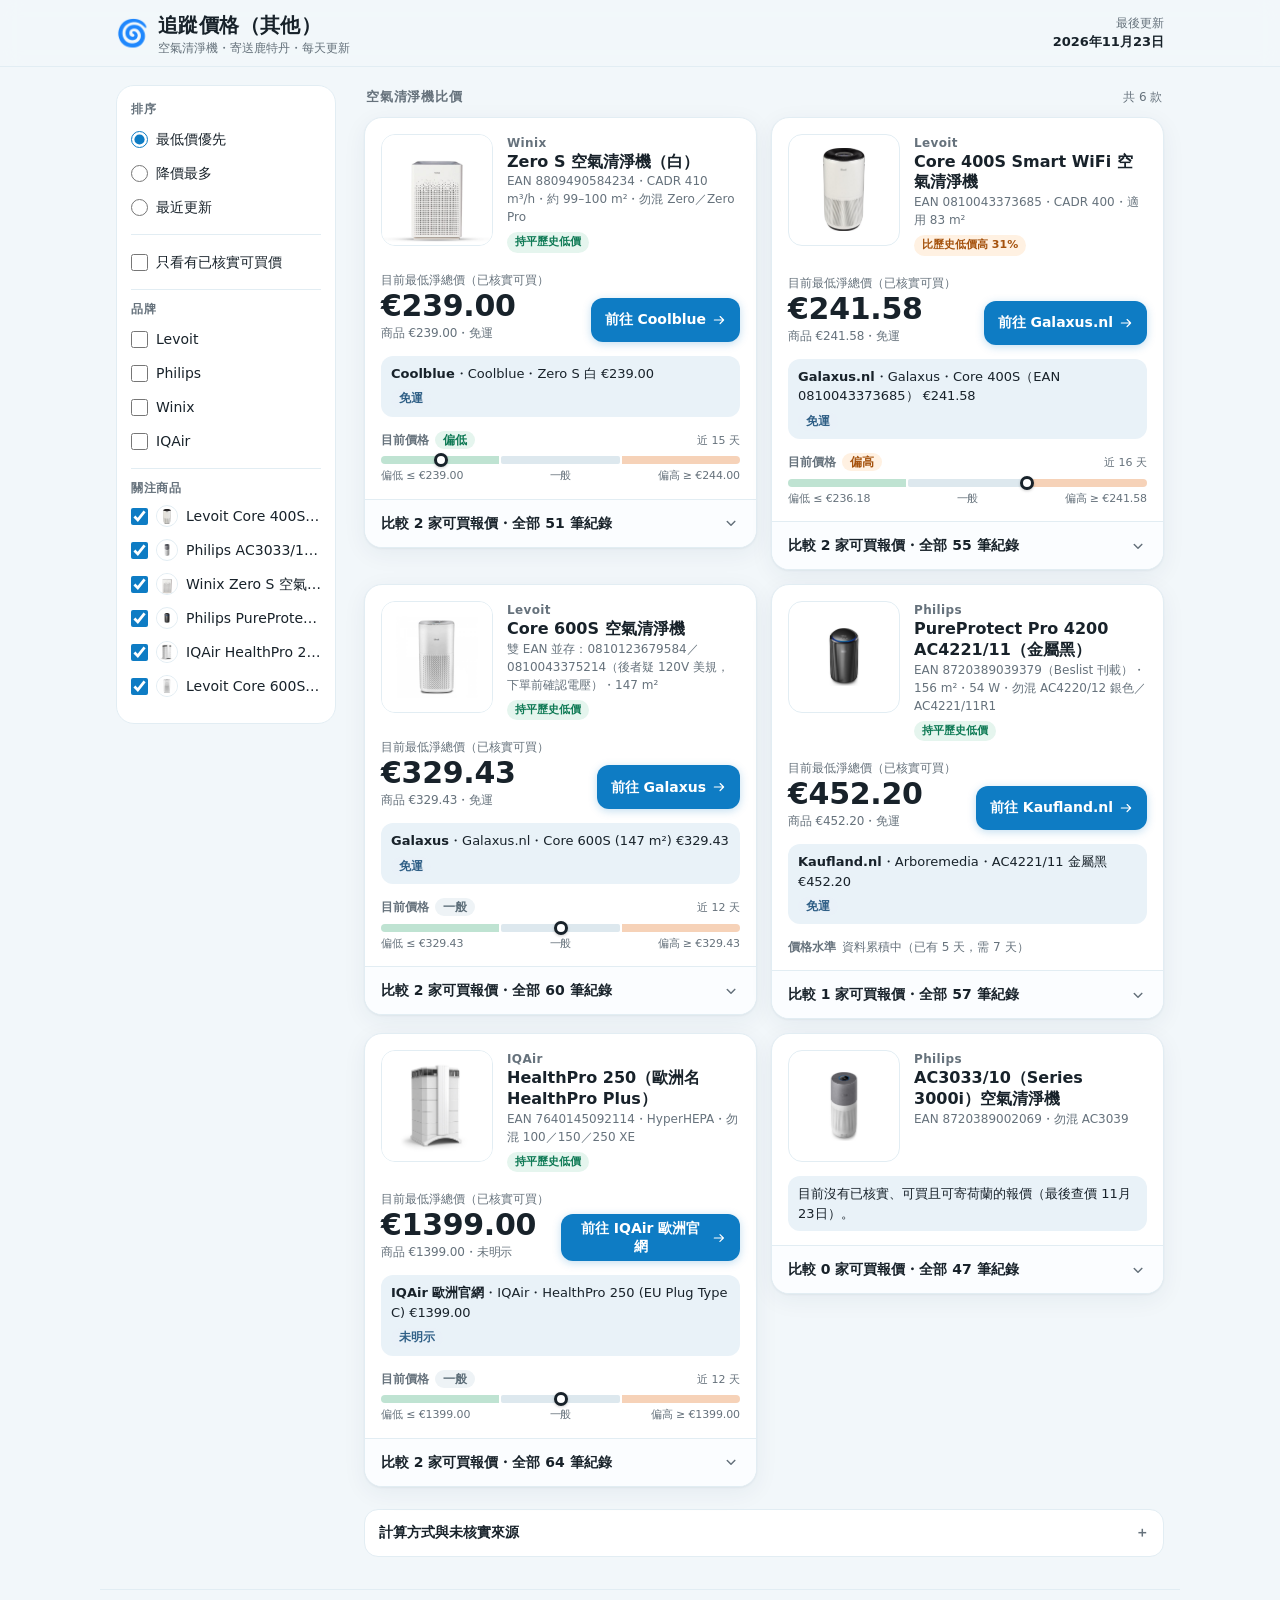
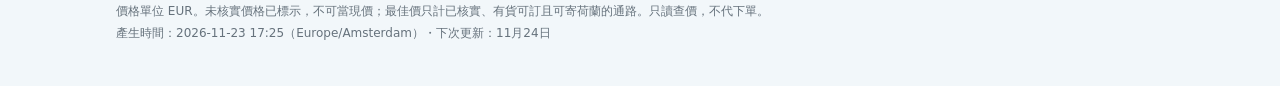
==== commit 023a3526: "Auto build from Google Sheet (2026-11-23T16:25Z)" ====
--- a/index.html
+++ b/index.html
@@ -11,7 +11,7 @@
 <link rel="apple-touch-icon" sizes="180x180" href="apple-touch-icon.png?v=2">
 <link rel="manifest" href="manifest.webmanifest?v=1">
 <meta name="apple-mobile-web-app-title" content="追蹤價格（其他）">
-<link rel="stylesheet" href="assets/style.css?v=202611231131">
+<link rel="stylesheet" href="assets/style.css?v=202611231725">
 </head>
 <body>
 <header class="top">
@@ -22,7 +22,7 @@
 </header>
 <main class="wrap" id="app"><noscript>請開啟 JavaScript 以檢視價格。</noscript></main>
 <footer class="wrap foot" id="foot"></footer>
-<script id="site-data" type="application/json">{"title":"追蹤價格（其他）","site_sub":"空氣清淨機・寄送鹿特丹・每天更新","updated":"2026-11-23","updated_zh":"2026年11月23日","next":"2026-11-24","next_zh":"11月24日","generated_zh":"2026-11-23 11:31","location":"鹿特丹","products":[{"id":"levoit-core-400s","brand":"Levoit","name":"Core 400S Smart WiFi 空氣清淨機","desc":"EAN 0810043373685・CADR 400・適用 83 m²","image":"images/levoit-core-400s.jpg","date":"2026-11-23","best":{"shop":"Galaxus.nl","seller":"Galaxus","variant":"Core 400S（EAN 0810043373685）","date":"2026-11-23","url":"https://www.galaxus.nl/en/s2/product/levoit-core-400s-83-m-air-purifier-21641268","price":241.58,"shipping":"0","shipping_label":"免運","net":241.58,"verified":true,"verified_text":"yes","note":"不變：仍€241.58；到貨窗 11/27–12/02，available in a few days（非即時現貨）；近 30 天已售 5 件","tags":[{"k":"ship","t":"免運"}],"purchasable":true,"blocked_reason":"","status_text":"","carried":false},"badge":{"kind":"above","text":"比歷史低價高 31%","prev":183.92},"level":{"status":"ok","n":16,"level":"high","cur":241.58,"min":183.92,"p25":236.18,"p75":241.58,"max":251.87},"drop":4.1,"history":[{"date":"2026-11-08","net":251.87},{"date":"2026-11-09","net":183.92},{"date":"2026-11-10","net":212.81},{"date":"2026-11-11","net":241.58},{"date":"2026-11-12","net":241.58},{"date":"2026-11-13","net":241.58},{"date":"2026-11-14","net":241.58},{"date":"2026-11-15","net":241.58},{"date":"2026-11-16","net":241.58},{"date":"2026-11-17","net":241.58},{"date":"2026-11-18","net":241.58},{"date":"2026-11-19","net":241.58},{"date":"2026-11-20","net":186.89},{"date":"2026-11-21","net":241.58},{"date":"2026-11-22","net":219.99},{"date":"2026-11-23","net":241.58}],"offers":[{"shop":"Galaxus.nl","seller":"Galaxus","variant":"Core 400S（EAN 0810043373685）","date":"2026-11-23","url":"https://www.galaxus.nl/en/s2/product/levoit-core-400s-83-m-air-purifier-21641268","price":241.58,"shipping":"0","shipping_label":"免運","net":241.58,"verified":true,"verified_text":"yes","note":"不變：仍€241.58；到貨窗 11/27–12/02，available in a few days（非即時現貨）；近 30 天已售 5 件","tags":[{"k":"ship","t":"免運"}],"purchasable":true,"blocked_reason":"","status_text":"","carried":false},{"shop":"bol.com","seller":"De Online Retailer","variant":"Core 400S","date":"2026-11-23","url":"https://www.bol.com/nl/nl/p/levoit-core-400s-smart-hepa-luchtreiniger/9300000052331904/","price":265.0,"shipping":"0","shipping_label":"免運","net":265.0,"verified":true,"verified_text":"yes","note":"不變：仍€265；有貨，15:00前下單明天（11/24）到貨；另有 2 個 partner","tags":[{"k":"ship","t":"免運"},{"k":"cond","t":"含運"}],"purchasable":true,"blocked_reason":"","status_text":"","carried":false},{"shop":"Proshop.nl","seller":"Proshop","variant":"Core 400S","date":"2026-11-23","url":"https://www.proshop.nl/Klimaat-ventilator-en-airconditioning/Levoit-Core-400S-Smart-HEPA-Air-Purifier/3512638","price":null,"shipping":"","shipping_label":"","net":null,"verified":false,"verified_text":"no","note":"今日無法核實：Cloudflare Turnstile 驗證多次未通過，全站性阻擋；昨 €249＋運€6.99＝€255.99 不得沿用","tags":[],"purchasable":false,"blocked_reason":"","status_text":"未核實","carried":false},{"shop":"Levoit 官網 DE","seller":"Levoit (levoit.de)","variant":"Core 400S","date":"2026-11-22","url":"https://levoit.de/products/levoit-core-400s-luftreiniger","price":219.99,"shipping":"DE境內免運","shipping_label":"DE境內免運","net":219.99,"verified":true,"verified_text":"yes","note":"不變：仍€219.99；運送頁明文只寄德國、不寄其他 EU 國家，不列可下單至荷蘭（本次完整搜尋重新核實）","tags":[{"k":"ship","t":"DE境內免運"}],"purchasable":true,"blocked_reason":"","status_text":"","carried":true},{"shop":"Kaufland.nl（刊載）","seller":"—","variant":"Core 400S","date":"2026-11-22","url":"https://www.kaufland.nl/product/418046443/","price":null,"shipping":"","shipping_label":"","net":null,"verified":false,"verified_text":"no","note":"未核實：beslist 刊 €350.75＋運€3.99、Kieskeurig 刊 €345.47＋運€9.35，兩站不一致；商品頁 Cloudflare「Toegang geblokkeerd」擋住","tags":[],"purchasable":false,"blocked_reason":"","status_text":"未核實","carried":true},{"shop":"bol.com","seller":"","variant":"Core 400S","date":"2026-11-12","url":"https://www.bol.com/nl/nl/p/levoit-core-400s-smart-hepa-luchtreiniger/9300000052331904/","price":null,"shipping":"","shipping_label":"","net":null,"verified":false,"verified_text":"","note":"no(今日IP封鎖未核實)","tags":[],"purchasable":false,"blocked_reason":"","status_text":"未核實","carried":true},{"shop":"bol.com","seller":"—","variant":"Core 400S","date":"2026-11-10","url":"","price":null,"shipping":"","shipping_label":"","net":null,"verified":false,"verified_text":"整頁Niet leverbaar無賣家供貨（11-08 De Online Retailer €274.99已消失）","note":"","tags":[{"k":"cond","t":"無"},{"k":"deal","t":"未查"}],"purchasable":false,"blocked_reason":"","status_text":"未核實","carried":true},{"shop":"Galaxus.nl","seller":"","variant":"Core 400S","date":"2026-11-09","url":"https://www.galaxus.nl/en/s2/product/levoit-core-400s-83-m-air-purifier-21641268","price":213.0,"shipping":"0","shipping_label":"免運","net":213.0,"verified":true,"verified_text":"yes","note":"本次直接確認（昨日僅刊載）；庫存5件；11/12送達","tags":[{"k":"ship","t":"免運"}],"purchasable":true,"blocked_reason":"","status_text":"","carried":true},{"shop":"Levoit.de 官方","seller":"","variant":"Core 400S","date":"2026-11-09","url":"https://levoit.de/products/levoit-core-400s-luftreiniger","price":219.99,"shipping":"0","shipping_label":"免運","net":219.99,"verified":true,"verified_text":"yes","note":"不變；不寄德國以外EU","tags":[{"k":"ship","t":"免運"},{"k":"cond","t":"僅德國境內免運"}],"purchasable":false,"blocked_reason":"不寄德國以外 EU","status_text":"不寄德國以外 EU","carried":true},{"shop":"bol.com","seller":"RoboHome","variant":"Core 400S","date":"2026-11-08","url":"https://www.bol.com/nl/nl/p/levoit-core-400s-smart-hepa-luchtreiniger/9300000052331904/","price":299.0,"shipping":"0","shipping_label":"免運","net":299.0,"verified":true,"verified_text":"yes","note":"週四到貨","tags":[{"k":"ship","t":"免運"},{"k":"cond","t":"含運"}],"purchasable":true,"blocked_reason":"","status_text":"","carried":true},{"shop":"Kaufland Marketplace","seller":"","variant":"Core 400S","date":"2026-11-08","url":"","price":343.99,"shipping":"0","shipping_label":"免運","net":343.99,"verified":false,"verified_text":"no(Kieskeurig/Beslist刊載)","note":"6-8天以上","tags":[{"k":"ship","t":"免運"},{"k":"cond","t":"免運（比價站刊載）"}],"purchasable":false,"blocked_reason":"","status_text":"未核實","carried":true},{"shop":"bol.com","seller":"EFI GLOBAL STORE","variant":"Core 400S","date":"2026-11-08","url":"https://www.bol.com/nl/nl/p/levoit-core-400s-smart-hepa-luchtreiniger/9300000052331904/","price":356.36,"shipping":"0","shipping_label":"免運","net":356.36,"verified":true,"verified_text":"yes","note":"最晚11/19到貨","tags":[{"k":"ship","t":"免運"},{"k":"cond","t":"含運"}],"purchasable":true,"blocked_reason":"","status_text":"","carried":true}],"rows":[{"shop":"Galaxus.nl","seller":"Galaxus","variant":"Core 400S（EAN 0810043373685）","date":"2026-11-23","url":"https://www.galaxus.nl/en/s2/product/levoit-core-400s-83-m-air-purifier-21641268","price":241.58,"shipping":"0","shipping_label":"免運","net":241.58,"verified":true,"verified_text":"yes","note":"不變：仍€241.58；到貨窗 11/27–12/02，available in a few days（非即時現貨）；近 30 天已售 5 件","tags":[{"k":"ship","t":"免運"}],"purchasable":true,"blocked_reason":"","status_text":"","carried":false},{"shop":"Proshop.nl","seller":"Proshop","variant":"Core 400S","date":"2026-11-23","url":"https://www.proshop.nl/Klimaat-ventilator-en-airconditioning/Levoit-Core-400S-Smart-HEPA-Air-Purifier/3512638","price":null,"shipping":"","shipping_label":"","net":null,"verified":false,"verified_text":"no","note":"今日無法核實：Cloudflare Turnstile 驗證多次未通過，全站性阻擋；昨 €249＋運€6.99＝€255.99 不得沿用","tags":[],"purchasable":false,"blocked_reason":"","status_text":"未核實","carried":false},{"shop":"bol.com","seller":"De Online Retailer","variant":"Core 400S","date":"2026-11-23","url":"https://www.bol.com/nl/nl/p/levoit-core-400s-smart-hepa-luchtreiniger/9300000052331904/","price":265.0,"shipping":"0","shipping_label":"免運","net":265.0,"verified":true,"verified_text":"yes","note":"不變：仍€265；有貨，15:00前下單明天（11/24）到貨；另有 2 個 partner","tags":[{"k":"ship","t":"免運"},{"k":"cond","t":"含運"}],"purchasable":true,"blocked_reason":"","status_text":"","carried":false},{"shop":"Galaxus.nl","seller":"Galaxus","variant":"Core 400S（EAN 0810043373685）","date":"2026-11-22","url":"https://www.galaxus.nl/en/s2/product/levoit-core-400s-83-m-air-purifier-21641268","price":241.58,"shipping":"0","shipping_label":"免運","net":241.58,"verified":true,"verified_text":"yes","note":"不變：仍€241.58；到貨窗 11/27–12/02，供應商現貨10件以上","tags":[{"k":"ship","t":"免運"}],"purchasable":true,"blocked_reason":"","status_text":"","carried":false},{"shop":"Proshop.nl","seller":"Proshop","variant":"Core 400S","date":"2026-11-22","url":"https://www.proshop.nl/Klimaat-ventilator-en-airconditioning/Levoit-Core-400S-Smart-HEPA-Air-Purifier/3512638","price":249.0,"shipping":"6.99","shipping_label":"運費 €6.99","net":255.99,"verified":true,"verified_text":"yes","note":"漲價：€179.90 促銷價已售罄，現價 €249＋運€6.99＝€255.99；外部倉庫 5–7 工作天，預計 11/24 到自有倉庫","tags":[{"k":"ship","t":"運費 €6.99"},{"k":"deal","t":"Black Friday -27%（€179.90 已售罄）"}],"purchasable":false,"blocked_reason":"","status_text":"缺貨／不可訂","carried":false},{"shop":"bol.com","seller":"De Online Retailer","variant":"Core 400S","date":"2026-11-22","url":"https://www.bol.com/nl/nl/p/levoit-core-400s-smart-hepa-luchtreiniger/9300000052331904/","price":265.0,"shipping":"0","shipping_label":"免運","net":265.0,"verified":true,"verified_text":"yes","note":"不變：仍€265；有貨，23:59前下單週二（11/24）到貨","tags":[{"k":"ship","t":"免運"},{"k":"cond","t":"含運"}],"purchasable":true,"blocked_reason":"","status_text":"","carried":false},{"shop":"Kaufland.nl（刊載）","seller":"—","variant":"Core 400S","date":"2026-11-22","url":"https://www.kaufland.nl/product/418046443/","price":null,"shipping":"","shipping_label":"","net":null,"verified":false,"verified_text":"no","note":"未核實：beslist 刊 €350.75＋運€3.99、Kieskeurig 刊 €345.47＋運€9.35，兩站不一致；商品頁 Cloudflare「Toegang geblokkeerd」擋住","tags":[],"purchasable":false,"blocked_reason":"","status_text":"未核實","carried":false},{"shop":"Levoit 官網 DE","seller":"Levoit (levoit.de)","variant":"Core 400S","date":"2026-11-22","url":"https://levoit.de/products/levoit-core-400s-luftreiniger","price":219.99,"shipping":"DE境內免運","shipping_label":"DE境內免運","net":219.99,"verified":true,"verified_text":"yes","note":"不變：仍€219.99；運送頁明文只寄德國、不寄其他 EU 國家，不列可下單至荷蘭（本次完整搜尋重新核實）","tags":[{"k":"ship","t":"DE境內免運"}],"purchasable":true,"blocked_reason":"","status_text":"","carried":false},{"shop":"Galaxus.nl","seller":"Galaxus","variant":"Core 400S（EAN 0810043373685）","date":"2026-11-21","url":"https://www.galaxus.nl/en/s2/product/levoit-core-400s-83-m-air-purifier-21641268","price":241.58,"shipping":"0","shipping_label":"免運","net":241.58,"verified":true,"verified_text":"yes","note":"不變：仍€241.58；到貨窗延後至11/27–12/02（昨11/25–11/28），供應商現貨10件以上","tags":[{"k":"ship","t":"免運"}],"purchasable":true,"blocked_reason":"","status_text":"","carried":false},{"shop":"Proshop.nl","seller":"Proshop","variant":"Core 400S","date":"2026-11-21","url":"https://www.proshop.nl/Klimaat-ventilator-en-airconditioning/Levoit-Core-400S-Smart-HEPA-Air-Purifier/3512638","price":null,"shipping":"","shipping_label":"","net":null,"verified":false,"verified_text":"no","note":"今日無法核實：Cloudflare Turnstile 多次驗證皆重置（Ray ID a5de7c5d1b43de93）；昨€179.90＋運€6.99 Black Friday 新低不得沿用","tags":[],"purchasable":false,"blocked_reason":"","status_text":"未核實","carried":false},{"shop":"bol.com","seller":"De Online Retailer","variant":"Core 400S","date":"2026-11-21","url":"https://www.bol.com/nl/nl/p/levoit-core-400s-smart-hepa-luchtreiniger/9300000052331904/","price":265.0,"shipping":"0","shipping_label":"免運","net":265.0,"verified":true,"verified_text":"yes","note":"降價€269→€265（-€4）；有貨，23:59前下單週二（11/24）到貨；主頁面未見 RoboHome €299 報價","tags":[{"k":"ship","t":"免運"},{"k":"cond","t":"含運"}],"purchasable":true,"blocked_reason":"","status_text":"","carried":false},{"shop":"Galaxus.nl","seller":"Galaxus","variant":"Core 400S（EAN 0810043373685）","date":"2026-11-20","url":"https://www.galaxus.nl/en/s2/product/levoit-core-400s-83-m-air-purifier-21641268","price":241.58,"shipping":"0","shipping_label":"免運","net":241.58,"verified":true,"verified_text":"yes","note":"不變：仍€241.58；預計11/25–11/28到貨，1件已訂","tags":[{"k":"ship","t":"免運"}],"purchasable":true,"blocked_reason":"","status_text":"","carried":false},{"shop":"Proshop.nl","seller":"Proshop","variant":"Core 400S","date":"2026-11-20","url":"https://www.proshop.nl/Klimaat-ventilator-en-airconditioning/Levoit-Core-400S-Smart-HEPA-Air-Purifier/3512638","price":179.9,"shipping":"6.99","shipping_label":"運費 €6.99","net":186.89,"verified":true,"verified_text":"yes","note":"新低：€249→€179.90（Black Friday -27%）；僅剩1件，2-4工作天到貨；每客限購4件；EAN 0810043373685、型號HEAPAPLVSEU0072；11-12曾停售、11-18/19 Cloudflare擋住未核實，今日直接開頁確認。注意：頁面規格表另標示 120V/60Hz，與歐規型號 HEAPAPLVSEU0072／EAN 0810043373685 矛盾，疑為 Proshop 規格表誤植，下單前宜確認。","tags":[{"k":"ship","t":"運費 €6.99"},{"k":"deal","t":"-27% 促銷至 2026-12-06"}],"purchasable":true,"blocked_reason":"","status_text":"","carried":false},{"shop":"bol.com","seller":"De Online Retailer","variant":"Core 400S","date":"2026-11-20","url":"https://www.bol.com/nl/nl/p/levoit-core-400s-smart-hepa-luchtreiniger/9300000052331904/","price":269.0,"shipping":"0","shipping_label":"免運","net":269.0,"verified":true,"verified_text":"yes","note":"不變：仍€269；有貨，15:00前下單明日（11/21）到貨；另有第2位賣家RoboHome €299，週二（11/24）到貨","tags":[{"k":"ship","t":"免運"},{"k":"cond","t":"含運"}],"purchasable":true,"blocked_reason":"","status_text":"","carried":false},{"shop":"Galaxus.nl","seller":"Galaxus","variant":"Core 400S（EAN 0810043373685）","date":"2026-11-19","url":"https://www.galaxus.nl/en/s2/product/levoit-core-400s-83-m-air-purifier-21641268","price":241.58,"shipping":"0","shipping_label":"免運","net":241.58,"verified":true,"verified_text":"yes","note":"不變：仍€241.58；預計11/25–11/28到貨，2件已訂","tags":[{"k":"ship","t":"免運"}],"purchasable":true,"blocked_reason":"","status_text":"","carried":false},{"shop":"Proshop.nl","seller":"Proshop","variant":"Core 400S","date":"2026-11-19","url":"https://www.proshop.nl/Klimaat-ventilator-en-airconditioning/Levoit-Core-400S-Smart-HEPA-Air-Purifier/3512638","price":null,"shipping":"","shipping_label":"","net":null,"verified":false,"verified_text":"no","note":"今日無法核實：Cloudflare Turnstile 五次驗證皆未通過（Ray ID a5cdff38ae8043ef）；11-12「niet meer leverbaar」停售未能重新確認，不沿用舊價當現價","tags":[],"purchasable":false,"blocked_reason":"","status_text":"未核實","carried":false},{"shop":"bol.com","seller":"De Online Retailer","variant":"Core 400S","date":"2026-11-19","url":"https://www.bol.com/nl/nl/p/levoit-core-400s-smart-hepa-luchtreiniger/9300000052331904/","price":269.0,"shipping":"0","shipping_label":"免運","net":269.0,"verified":true,"verified_text":"yes","note":"不變：仍€269；有貨，15:00前下單明日（11/20）到貨；另有第2位賣家RoboHome €299，15:00前下單週六（11/21）到貨","tags":[{"k":"ship","t":"免運"},{"k":"cond","t":"含運"}],"purchasable":true,"blocked_reason":"","status_text":"","carried":false},{"shop":"Galaxus.nl","seller":"Galaxus","variant":"Core 400S（EAN 0810043373685）","date":"2026-11-18","url":"https://www.galaxus.nl/en/s2/product/levoit-core-400s-83-m-air-purifier-21641268","price":241.58,"shipping":"0","shipping_label":"免運","net":241.58,"verified":true,"verified_text":"yes","note":"不變：仍€241.58；預計11/25–11/28到貨，2件已訂","tags":[{"k":"ship","t":"免運"}],"purchasable":true,"blocked_reason":"","status_text":"","carried":false},{"shop":"Proshop.nl","seller":"Proshop","variant":"Core 400S","date":"2026-11-18","url":"https://www.proshop.nl/Klimaat-ventilator-en-airconditioning/Levoit-Core-400S-Smart-HEPA-Air-Purifier/3512638","price":null,"shipping":"","shipping_label":"","net":null,"verified":false,"verified_text":"no","note":"今日無法核實：Cloudflare驗證四次皆未通過（Ray ID a5c5be0efe3a6a5e）；昨日「Het product is niet meer leverbaar」停售未能重新確認，不沿用舊價當現價","tags":[],"purchasable":false,"blocked_reason":"","status_text":"未核實","carried":false},{"shop":"bol.com","seller":"De Online Retailer","variant":"Core 400S","date":"2026-11-18","url":"https://www.bol.com/nl/nl/p/levoit-core-400s-smart-hepa-luchtreiniger/9300000052331904/","price":269.0,"shipping":"0","shipping_label":"免運","net":269.0,"verified":true,"verified_text":"yes","note":"不變：仍€269；有貨，15:00前下單明日（11/19）到貨；另有第2位賣家RoboHome €299，23:59前下單週六（11/21）到貨","tags":[{"k":"ship","t":"免運"},{"k":"cond","t":"含運"}],"purchasable":true,"blocked_reason":"","status_text":"","carried":false},{"shop":"Galaxus.nl","seller":"Galaxus","variant":"Core 400S（EAN 0810043373685）","date":"2026-11-17","url":"https://www.galaxus.nl/en/s2/product/levoit-core-400s-83-m-air-purifier-21641268","price":241.58,"shipping":"0","shipping_label":"免運","net":241.58,"verified":true,"verified_text":"yes","note":"不變：仍€241.58；預計11/25–11/28到貨，2件已訂","tags":[{"k":"ship","t":"免運"}],"purchasable":true,"blocked_reason":"","status_text":"","carried":false},{"shop":"Proshop.nl","seller":"Proshop","variant":"Core 400S","date":"2026-11-17","url":"https://www.proshop.nl/Klimaat-ventilator-en-airconditioning/Levoit-Core-400S-Smart-HEPA-Air-Purifier/3512638","price":null,"shipping":"","shipping_label":"","net":null,"verified":false,"verified_text":"","note":"yes","tags":[],"purchasable":false,"blocked_reason":"","status_text":"未核實","carried":false},{"shop":"bol.com","seller":"De Online Retailer","variant":"Core 400S","date":"2026-11-17","url":"https://www.bol.com/nl/nl/p/levoit-core-400s-smart-hepa-luchtreiniger/9300000052331904/","price":269.0,"shipping":"0","shipping_label":"免運","net":269.0,"verified":true,"verified_text":"yes","note":"不變：仍€269；有貨，15:00前下單明日（11/18）到貨；另有第2位賣家RoboHome €299，23:59前下單週五（11/20）到貨","tags":[{"k":"ship","t":"免運"},{"k":"cond","t":"含運"}],"purchasable":true,"blocked_reason":"","status_text":"","carried":false},{"shop":"Galaxus.nl","seller":"Galaxus","variant":"Core 400S（EAN 0810043373685）","date":"2026-11-16","url":"https://www.galaxus.nl/en/s2/product/levoit-core-400s-83-m-air-purifier-21641268","price":241.58,"shipping":"0","shipping_label":"免運","net":241.58,"verified":true,"verified_text":"yes","note":"不變：仍€241.58；預計11/25–11/28到貨，3件已訂","tags":[{"k":"ship","t":"免運"}],"purchasable":true,"blocked_reason":"","status_text":"","carried":false},{"shop":"Proshop.nl","seller":"Proshop","variant":"Core 400S","date":"2026-11-16","url":"https://www.proshop.nl/Klimaat-ventilator-en-airconditioning/Levoit-Core-400S-Smart-HEPA-Air-Purifier/3512638","price":null,"shipping":"","shipping_label":"","net":null,"verified":false,"verified_text":"","note":"yes","tags":[],"purchasable":false,"blocked_reason":"","status_text":"未核實","carried":false},{"shop":"bol.com","seller":"De Online Retailer","variant":"Core 400S","date":"2026-11-16","url":"https://www.bol.com/nl/nl/p/levoit-core-400s-smart-hepa-luchtreiniger/9300000052331904/","price":269.0,"shipping":"0","shipping_label":"免運","net":269.0,"verified":true,"verified_text":"yes","note":"不變：仍€269；有貨，15:00前下單明日（11/17）到貨；頁面註另有第2位賣家（RoboHome €299為昨日資訊、今日未再展開確認）","tags":[{"k":"ship","t":"免運"},{"k":"cond","t":"含運"}],"purchasable":true,"blocked_reason":"","status_text":"","carried":false},{"shop":"Galaxus.nl","seller":"Galaxus","variant":"Core 400S（EAN 0810043373685）","date":"2026-11-15","url":"https://www.galaxus.nl/en/s2/product/levoit-core-400s-83-m-air-purifier-21641268","price":241.58,"shipping":"0","shipping_label":"免運","net":241.58,"verified":true,"verified_text":"yes","note":"不變：仍€241.58；預計11/25–11/28到貨，3件已訂","tags":[{"k":"ship","t":"免運"}],"purchasable":true,"blocked_reason":"","status_text":"","carried":false},{"shop":"Proshop.nl","seller":"Proshop","variant":"Core 400S","date":"2026-11-15","url":"https://www.proshop.nl/Klimaat-ventilator-en-airconditioning/Levoit-Core-400S-Smart-HEPA-Air-Purifier/3512638","price":null,"shipping":"","shipping_label":"","net":null,"verified":false,"verified_text":"","note":"yes","tags":[],"purchasable":false,"blocked_reason":"","status_text":"未核實","carried":false},{"shop":"bol.com","seller":"De Online Retailer","variant":"Core 400S","date":"2026-11-15","url":"https://www.bol.com/nl/nl/p/levoit-core-400s-smart-hepa-luchtreiniger/9300000052331904/","price":269.0,"shipping":"0","shipping_label":"免運","net":269.0,"verified":true,"verified_text":"yes","note":"不變：仍€269；有貨，23:59前下單週二（11/17）到貨；另有第2位賣家RoboHome €299週四到貨","tags":[{"k":"ship","t":"免運"},{"k":"cond","t":"含運"}],"purchasable":true,"blocked_reason":"","status_text":"","carried":false},{"shop":"Galaxus.nl","seller":"Galaxus","variant":"Core 400S","date":"2026-11-14","url":"https://www.galaxus.nl/en/s2/product/levoit-core-400s-83-m-air-purifier-21641268","price":241.58,"shipping":"0","shipping_label":"免運","net":241.58,"verified":true,"verified_text":"yes","note":"不變：仍€241.58；預計11/25–11/28到貨，3件已訂","tags":[{"k":"ship","t":"免運"}],"purchasable":true,"blocked_reason":"","status_text":"","carried":false},{"shop":"Proshop.nl","seller":"Proshop","variant":"Core 400S","date":"2026-11-14","url":"https://www.proshop.nl/Klimaat-ventilator-en-airconditioning/Levoit-Core-400S-Smart-HEPA-Air-Purifier/3512638","price":null,"shipping":"","shipping_label":"","net":null,"verified":false,"verified_text":"","note":"yes","tags":[],"purchasable":false,"blocked_reason":"","status_text":"未核實","carried":false},{"shop":"bol.com","seller":"De Online Retailer","variant":"Core 400S","date":"2026-11-14","url":"https://www.bol.com/nl/nl/p/levoit-core-400s-smart-hepa-luchtreiniger/9300000052331904/","price":269.0,"shipping":"0","shipping_label":"免運","net":269.0,"verified":true,"verified_text":"yes","note":"不變：仍€269；有貨，23:59前下單週二到貨；頁面註另有第2位賣家、價格未顯示（bol一度Access blocked，換環境後恢復）","tags":[{"k":"ship","t":"免運"},{"k":"cond","t":"含運"}],"purchasable":true,"blocked_reason":"","status_text":"","carried":false},{"shop":"Galaxus.nl","seller":"Galaxus","variant":"Core 400S","date":"2026-11-13","url":"https://www.galaxus.nl/en/s2/product/levoit-core-400s-83-m-air-purifier-21641268","price":241.58,"shipping":"0","shipping_label":"免運","net":241.58,"verified":true,"verified_text":"yes","note":"不變：仍€241.58；預計11/25–11/28到貨，3件已訂","tags":[{"k":"ship","t":"免運"}],"purchasable":true,"blocked_reason":"","status_text":"","carried":false},{"shop":"Proshop.nl","seller":"Proshop","variant":"Core 400S","date":"2026-11-13","url":"https://www.proshop.nl/Klimaat-ventilator-en-airconditioning/Levoit-Core-400S-Smart-HEPA-Air-Purifier/3512638","price":null,"shipping":"","shipping_label":"","net":null,"verified":true,"verified_text":"yes","note":"不變：仍「Het product is niet meer leverbaar」停售；-27%標籤仍在，€179.90僅見於結構化資料、不採為現價","tags":[],"purchasable":false,"blocked_reason":"","status_text":"無報價","carried":false},{"shop":"bol.com","seller":"De Online Retailer","variant":"Core 400S","date":"2026-11-13","url":"https://www.bol.com/nl/nl/p/levoit-core-400s-smart-hepa-luchtreiniger/9300000052331904/","price":269.0,"shipping":"0","shipping_label":"免運","net":269.0,"verified":true,"verified_text":"yes","note":"變化：恢復有貨（11-10整頁Niet leverbaar）；15:00前下單明日到貨；頁面註另有第2位賣家、價格未顯示；18天前快取€259.99已過時不採","tags":[{"k":"ship","t":"免運"},{"k":"cond","t":"含運"}],"purchasable":true,"blocked_reason":"","status_text":"","carried":false},{"shop":"Galaxus.nl","seller":"Galaxus","variant":"Core 400S","date":"2026-11-12","url":"https://www.galaxus.nl/en/s2/product/levoit-core-400s-83-m-air-purifier-21641268","price":241.58,"shipping":"0","shipping_label":"免運","net":241.58,"verified":true,"verified_text":"yes","note":"不變：仍€241.58；預計11/25–11/28到貨（同昨日），4件已訂","tags":[{"k":"ship","t":"免運"}],"purchasable":true,"blocked_reason":"","status_text":"","carried":false},{"shop":"Proshop.nl","seller":"Proshop","variant":"Core 400S","date":"2026-11-12","url":"https://www.proshop.nl/Klimaat-ventilator-en-airconditioning/Levoit-Core-400S-Smart-HEPA-Air-Purifier/3512638","price":null,"shipping":"","shipping_label":"","net":null,"verified":false,"verified_text":"","note":"yes","tags":[],"purchasable":false,"blocked_reason":"","status_text":"未核實","carried":false},{"shop":"bol.com","seller":"","variant":"Core 400S","date":"2026-11-12","url":"https://www.bol.com/nl/nl/p/levoit-core-400s-smart-hepa-luchtreiniger/9300000052331904/","price":null,"shipping":"","shipping_label":"","net":null,"verified":false,"verified_text":"","note":"no(今日IP封鎖未核實)","tags":[],"purchasable":false,"blocked_reason":"","status_text":"未核實","carried":false},{"shop":"Galaxus.nl","seller":"Galaxus","variant":"Core 400S","date":"2026-11-11","url":"https://www.galaxus.nl/en/s2/product/levoit-core-400s-83-m-air-purifier-21641268","price":241.58,"shipping":"0","shipping_label":"免運","net":241.58,"verified":true,"verified_text":"yes","note":"漲€28.77（昨€212.81）；5件現貨已無，預計11/25–11/28到貨","tags":[{"k":"ship","t":"免運"}],"purchasable":true,"blocked_reason":"","status_text":"","carried":false},{"shop":"Proshop.nl","seller":"Proshop","variant":"Core 400S","date":"2026-11-11","url":"https://www.proshop.nl/Klimaat-ventilator-en-airconditioning/Levoit-Core-400S-Smart-HEPA-Air-Purifier/3512638","price":null,"shipping":"","shipping_label":"","net":null,"verified":false,"verified_text":"","note":"no(Cloudflare驗證未過)","tags":[],"purchasable":false,"blocked_reason":"","status_text":"未核實","carried":false},{"shop":"bol.com","seller":"","variant":"Core 400S","date":"2026-11-11","url":"https://www.bol.com/nl/nl/p/levoit-core-400s-smart-hepa-luchtreiniger/9300000052331904/","price":null,"shipping":"","shipping_label":"","net":null,"verified":false,"verified_text":"","note":"no(今日IP封鎖未核實)","tags":[],"purchasable":false,"blocked_reason":"","status_text":"未核實","carried":false},{"shop":"Proshop.nl","seller":"Proshop","variant":"Core 400S","date":"2026-11-10","url":"","price":249.0,"shipping":"6.99","shipping_label":"運費 €6.99","net":255.99,"verified":true,"verified_text":"yes(商品頁實查)","note":"促銷€179.90已售罄(actieproduct uitverkocht；活動字面至12/06但促銷庫存耗盡)；改Bestelproduct 8-9工作天","tags":[{"k":"ship","t":"運費 €6.99"},{"k":"cond","t":"無條件"}],"purchasable":false,"blocked_reason":"","status_text":"缺貨／不可訂","carried":false},{"shop":"Galaxus.nl","seller":"Galaxus","variant":"Core 400S","date":"2026-11-10","url":"","price":212.81,"shipping":"0","shipping_label":"免運","net":212.81,"verified":true,"verified_text":"yes(商品頁實查)","note":"現貨5件；目前最低可買","tags":[{"k":"ship","t":"免運"}],"purchasable":true,"blocked_reason":"","status_text":"","carried":false},{"shop":"bol.com","seller":"—","variant":"Core 400S","date":"2026-11-10","url":"","price":null,"shipping":"","shipping_label":"","net":null,"verified":false,"verified_text":"整頁Niet leverbaar無賣家供貨（11-08 De Online Retailer €274.99已消失）","note":"","tags":[{"k":"cond","t":"無"},{"k":"deal","t":"未查"}],"purchasable":false,"blocked_reason":"","status_text":"未核實","carried":false},{"shop":"Proshop.nl","seller":"Proshop","variant":"Core 400S","date":"2026-11-09","url":"https://www.proshop.nl/Klimaat-ventilator-en-airconditioning/Levoit-Core-400S-Smart-HEPA-Air-Purifier/3512638","price":179.9,"shipping":"6.99","shipping_label":"運費 €6.99","net":183.92,"verified":true,"verified_text":"yes","note":"新低；僅剩1件；2-3工作天；淨價=186.89-返現估2.97","tags":[{"k":"ship","t":"運費 €6.99"},{"k":"deal","t":"-27%促銷(原價€249)至2026-12-06"},{"k":"cash","t":"Woolsocks 返現約 €2.97","p":"Woolsocks"}],"purchasable":true,"blocked_reason":"","status_text":"","carried":false},{"shop":"Galaxus.nl","seller":"","variant":"Core 400S","date":"2026-11-09","url":"https://www.galaxus.nl/en/s2/product/levoit-core-400s-83-m-air-purifier-21641268","price":213.0,"shipping":"0","shipping_label":"免運","net":213.0,"verified":true,"verified_text":"yes","note":"本次直接確認（昨日僅刊載）；庫存5件；11/12送達","tags":[{"k":"ship","t":"免運"}],"purchasable":true,"blocked_reason":"","status_text":"","carried":false},{"shop":"Levoit.de 官方","seller":"","variant":"Core 400S","date":"2026-11-09","url":"https://levoit.de/products/levoit-core-400s-luftreiniger","price":219.99,"shipping":"0","shipping_label":"免運","net":219.99,"verified":true,"verified_text":"yes","note":"不變；不寄德國以外EU","tags":[{"k":"ship","t":"免運"},{"k":"cond","t":"僅德國境內免運"}],"purchasable":false,"blocked_reason":"不寄德國以外 EU","status_text":"不寄德國以外 EU","carried":false},{"shop":"bol.com","seller":"De Online Retailer","variant":"Core 400S","date":"2026-11-09","url":"","price":274.99,"shipping":"","shipping_label":"","net":274.99,"verified":false,"verified_text":"no(今日未核實)","note":"昨日€274.99含運，今日無法確認","tags":[{"k":"cond","t":"（昨日價）"},{"k":"deal","t":"未核實：bol今日IP封鎖"}],"purchasable":false,"blocked_reason":"","status_text":"未核實","carried":false},{"shop":"Galaxus.nl","seller":"","variant":"Core 400S（EAN 0810043373685）","date":"2026-11-08","url":"","price":213.15,"shipping":"0","shipping_label":"免運","net":213.15,"verified":false,"verified_text":"no(Beslist/Tweakers刊載一致；官網直接查被擋)","note":"約2-3天到貨","tags":[{"k":"ship","t":"免運"}],"purchasable":false,"blocked_reason":"","status_text":"未核實","carried":false},{"shop":"Proshop.nl","seller":"Proshop","variant":"Core 400S","date":"2026-11-08","url":"https://www.proshop.nl/Klimaat-ventilator-en-airconditioning/Levoit-Core-400S-Smart-HEPA-Air-Purifier/3512638","price":249.0,"shipping":"6.99","shipping_label":"運費 €6.99","net":251.87,"verified":true,"verified_text":"yes","note":"有現貨4件；淨價=255.99-返現估4.12；2-3工作天","tags":[{"k":"ship","t":"運費 €6.99"},{"k":"cash","t":"Woolsocks 返現約 €4.12","p":"Woolsocks"}],"purchasable":true,"blocked_reason":"","status_text":"","carried":false},{"shop":"bol.com","seller":"De Online Retailer","variant":"Core 400S","date":"2026-11-08","url":"https://www.bol.com/nl/nl/p/levoit-core-400s-smart-hepa-luchtreiniger/9300000052331904/","price":274.99,"shipping":"0","shipping_label":"免運","net":274.99,"verified":true,"verified_text":"yes","note":"有現貨；23:59前下單週二到","tags":[{"k":"ship","t":"免運"},{"k":"cond","t":"含運"}],"purchasable":true,"blocked_reason":"","status_text":"","carried":false},{"shop":"bol.com","seller":"RoboHome","variant":"Core 400S","date":"2026-11-08","url":"https://www.bol.com/nl/nl/p/levoit-core-400s-smart-hepa-luchtreiniger/9300000052331904/","price":299.0,"shipping":"0","shipping_label":"免運","net":299.0,"verified":true,"verified_text":"yes","note":"週四到貨","tags":[{"k":"ship","t":"免運"},{"k":"cond","t":"含運"}],"purchasable":true,"blocked_reason":"","status_text":"","carried":false},{"shop":"bol.com","seller":"EFI GLOBAL STORE","variant":"Core 400S","date":"2026-11-08","url":"https://www.bol.com/nl/nl/p/levoit-core-400s-smart-hepa-luchtreiniger/9300000052331904/","price":356.36,"shipping":"0","shipping_label":"免運","net":356.36,"verified":true,"verified_text":"yes","note":"最晚11/19到貨","tags":[{"k":"ship","t":"免運"},{"k":"cond","t":"含運"}],"purchasable":true,"blocked_reason":"","status_text":"","carried":false},{"shop":"Kaufland Marketplace","seller":"","variant":"Core 400S","date":"2026-11-08","url":"","price":343.99,"shipping":"0","shipping_label":"免運","net":343.99,"verified":false,"verified_text":"no(Kieskeurig/Beslist刊載)","note":"6-8天以上","tags":[{"k":"ship","t":"免運"},{"k":"cond","t":"免運（比價站刊載）"}],"purchasable":false,"blocked_reason":"","status_text":"未核實","carried":false},{"shop":"Levoit.de 官方","seller":"","variant":"Core 400S","date":"2026-11-08","url":"https://levoit.de/products/levoit-core-400s-luftreiniger","price":219.99,"shipping":"0","shipping_label":"免運","net":219.99,"verified":true,"verified_text":"yes","note":"官方明寫不寄其他EU國家，Rotterdam買不到，僅參考","tags":[{"k":"ship","t":"免運"},{"k":"cond","t":"僅德國境內免運"},{"k":"deal","t":"電子報15%（未使用）"}],"purchasable":false,"blocked_reason":"不寄德國以外 EU","status_text":"不寄德國以外 EU","carried":false}],"record_count":55,"shop_count":2,"main_count":2},{"id":"philips-ac3033","brand":"Philips","name":"AC3033/10（Series 3000i）空氣清淨機","desc":"EAN 8720389002069・勿混 AC3039","image":"images/philips-ac3033.jpg","date":"2026-11-23","best":null,"badge":null,"level":null,"drop":0.0,"history":[{"date":"2026-11-08","net":349.0},{"date":"2026-11-09","net":349.0},{"date":"2026-11-10","net":349.0},{"date":"2026-11-13","net":349.0},{"date":"2026-11-14","net":349.0},{"date":"2026-11-15","net":349.0},{"date":"2026-11-16","net":349.0},{"date":"2026-11-17","net":349.0},{"date":"2026-11-18","net":349.0}],"offers":[{"shop":"MediaMarkt NL","seller":"MediaMarkt自營","variant":"AC3033/10","date":"2026-11-23","url":"https://www.mediamarkt.nl/nl/product/_philips-3000i-series-ac303310-wit-grijs-1752626.html","price":277.77,"shipping":"","shipping_label":"","net":277.77,"verified":true,"verified_text":"yes","note":"不變：仍€277.77標價，無貨不可訂購／配送／取貨","tags":[{"k":"deal","t":"Laatste kans標價（Meestal €349.99）"}],"purchasable":false,"blocked_reason":"","status_text":"缺貨／不可訂","carried":false},{"shop":"bol.com","seller":"—","variant":"AC3033/10（EAN 8720389002069）","date":"2026-11-23","url":"https://www.bol.com/nl/nl/p/philips-luchtzuiveraar-zuivert-de-lucht-in-ruimten-tot-135-m/9200000115917234/","price":null,"shipping":"","shipping_label":"","net":null,"verified":true,"verified_text":"yes","note":"不變：灰白與純白兩色皆 Niet leverbaar，無價無賣家，僅庫存通知按鈕","tags":[],"purchasable":false,"blocked_reason":"","status_text":"無報價","carried":false},{"shop":"Philips 官方NL商店","seller":"","variant":"AC3033/10","date":"2026-11-23","url":"https://www.philips.nl/c-p/AC3033_10/3000i-series-luchtreiniger","price":null,"shipping":"","shipping_label":"","net":null,"verified":true,"verified_text":"yes","note":"不變：仍404下架（轉址至home-appliances.philips亦404）","tags":[],"purchasable":false,"blocked_reason":"","status_text":"無報價","carried":false},{"shop":"bol.com","seller":"CHEAPOLOCO（bol出貨）","variant":"AC3033/10（EAN 8720389002069）","date":"2026-11-18","url":"https://www.bol.com/nl/nl/p/philips-luchtzuiveraar-zuivert-de-lucht-in-ruimten-tot-135-m/9200000115917234/","price":349.0,"shipping":"0","shipping_label":"免運","net":349.0,"verified":true,"verified_text":"yes","note":"不變：灰白有貨，15:00前下單明日（11/19）到；純白款仍Niet leverbaar","tags":[{"k":"ship","t":"免運"},{"k":"cond","t":"含運"},{"k":"deal","t":"建議價€499.99"}],"purchasable":true,"blocked_reason":"","status_text":"","carried":true},{"shop":"bol.com","seller":"CHEAPOLOCO","variant":"AC3033/10（EAN 8720389002069）","date":"2026-11-14","url":"https://www.bol.com/nl/nl/p/philips-luchtzuiveraar-zuivert-de-lucht-in-ruimten-tot-135-m/9200000115917234/","price":349.0,"shipping":"0","shipping_label":"免運","net":349.0,"verified":true,"verified_text":"yes","note":"不變：灰白有貨，23:59前下單週二到；純白款仍Niet leverbaar","tags":[{"k":"ship","t":"免運"},{"k":"cond","t":"含運"},{"k":"deal","t":"建議價€499.99"}],"purchasable":true,"blocked_reason":"","status_text":"","carried":true},{"shop":"MediaMarkt.nl","seller":"MediaMarkt","variant":"AC3033/10","date":"2026-11-10","url":"","price":277.77,"shipping":"","shipping_label":"","net":277.77,"verified":true,"verified_text":"yes(商品頁實查)","note":"無貨不可訂購/配送/取貨；頁面有Laatste kans標籤","tags":[],"purchasable":false,"blocked_reason":"","status_text":"缺貨／不可訂","carried":true},{"shop":"Philips官網(NL)","seller":"Philips","variant":"AC3033/10","date":"2026-11-10","url":"","price":null,"shipping":"","shipping_label":"","net":null,"verified":false,"verified_text":"仍404下架；站內搜尋無此清淨機","note":"","tags":[{"k":"deal","t":"未查"}],"purchasable":false,"blocked_reason":"","status_text":"未核實","carried":true}],"rows":[{"shop":"bol.com","seller":"—","variant":"AC3033/10（EAN 8720389002069）","date":"2026-11-23","url":"https://www.bol.com/nl/nl/p/philips-luchtzuiveraar-zuivert-de-lucht-in-ruimten-tot-135-m/9200000115917234/","price":null,"shipping":"","shipping_label":"","net":null,"verified":true,"verified_text":"yes","note":"不變：灰白與純白兩色皆 Niet leverbaar，無價無賣家，僅庫存通知按鈕","tags":[],"purchasable":false,"blocked_reason":"","status_text":"無報價","carried":false},{"shop":"MediaMarkt NL","seller":"MediaMarkt自營","variant":"AC3033/10","date":"2026-11-23","url":"https://www.mediamarkt.nl/nl/product/_philips-3000i-series-ac303310-wit-grijs-1752626.html","price":277.77,"shipping":"","shipping_label":"","net":277.77,"verified":true,"verified_text":"yes","note":"不變：仍€277.77標價，無貨不可訂購／配送／取貨","tags":[{"k":"deal","t":"Laatste kans標價（Meestal €349.99）"}],"purchasable":false,"blocked_reason":"","status_text":"缺貨／不可訂","carried":false},{"shop":"Philips 官方NL商店","seller":"","variant":"AC3033/10","date":"2026-11-23","url":"https://www.philips.nl/c-p/AC3033_10/3000i-series-luchtreiniger","price":null,"shipping":"","shipping_label":"","net":null,"verified":true,"verified_text":"yes","note":"不變：仍404下架（轉址至home-appliances.philips亦404）","tags":[],"purchasable":false,"blocked_reason":"","status_text":"無報價","carried":false},{"shop":"bol.com","seller":"—","variant":"AC3033/10（EAN 8720389002069）","date":"2026-11-22","url":"https://www.bol.com/nl/nl/p/philips-luchtzuiveraar-zuivert-de-lucht-in-ruimten-tot-135-m/9200000115917234/","price":null,"shipping":"","shipping_label":"","net":null,"verified":true,"verified_text":"yes","note":"不變：灰白與純白兩色皆 Niet leverbaar，無價無賣家，僅庫存通知按鈕","tags":[],"purchasable":false,"blocked_reason":"","status_text":"無報價","carried":false},{"shop":"MediaMarkt NL","seller":"MediaMarkt自營","variant":"AC3033/10","date":"2026-11-22","url":"https://www.mediamarkt.nl/nl/product/_philips-3000i-series-ac303310-wit-grijs-1752626.html","price":277.77,"shipping":"","shipping_label":"","net":277.77,"verified":true,"verified_text":"yes","note":"不變：仍€277.77標價，無貨不可訂購／配送／取貨","tags":[{"k":"deal","t":"Laatste kans標價（Meestal €349.99）"}],"purchasable":false,"blocked_reason":"","status_text":"缺貨／不可訂","carried":false},{"shop":"Philips 官方NL商店","seller":"","variant":"AC3033/10","date":"2026-11-22","url":"https://www.philips.nl/c-p/AC3033_10/3000i-series-luchtreiniger","price":null,"shipping":"","shipping_label":"","net":null,"verified":true,"verified_text":"yes","note":"不變：仍404下架（轉址至home-appliances.philips亦404）","tags":[],"purchasable":false,"blocked_reason":"","status_text":"無報價","carried":false},{"shop":"bol.com","seller":"—","variant":"AC3033/10（EAN 8720389002069）","date":"2026-11-21","url":"https://www.bol.com/nl/nl/p/philips-luchtzuiveraar-zuivert-de-lucht-in-ruimten-tot-135-m/9200000115917234/","price":null,"shipping":"","shipping_label":"","net":null,"verified":true,"verified_text":"yes","note":"不變：灰白與純白兩色皆 Niet leverbaar，無價無賣家，僅庫存通知按鈕","tags":[],"purchasable":false,"blocked_reason":"","status_text":"無報價","carried":false},{"shop":"MediaMarkt NL","seller":"MediaMarkt自營","variant":"AC3033/10","date":"2026-11-21","url":"https://www.mediamarkt.nl/nl/product/_philips-3000i-series-ac303310-wit-grijs-1752626.html","price":277.77,"shipping":"","shipping_label":"","net":277.77,"verified":true,"verified_text":"yes","note":"不變：仍€277.77標價，無貨不可訂購／配送／取貨","tags":[{"k":"deal","t":"Laatste kans標價（Meestal €349.99）"}],"purchasable":false,"blocked_reason":"","status_text":"缺貨／不可訂","carried":false},{"shop":"Philips 官方NL商店","seller":"","variant":"AC3033/10","date":"2026-11-21","url":"https://www.philips.nl/c-p/AC3033_10/3000i-series-luchtreiniger","price":null,"shipping":"","shipping_label":"","net":null,"verified":true,"verified_text":"yes","note":"不變：仍404下架（轉址至home-appliances.philips亦404）","tags":[],"purchasable":false,"blocked_reason":"","status_text":"無報價","carried":false},{"shop":"bol.com","seller":"—","variant":"AC3033/10（EAN 8720389002069）","date":"2026-11-20","url":"https://www.bol.com/nl/nl/p/philips-luchtzuiveraar-zuivert-de-lucht-in-ruimten-tot-135-m/9200000115917234/","price":null,"shipping":"","shipping_label":"","net":null,"verified":true,"verified_text":"yes","note":"不變：灰白與純白兩色皆 Niet leverbaar，無價無賣家，僅庫存通知按鈕；昨日灰白款€349 CHEAPOLOCO有貨，今日仍未恢復","tags":[],"purchasable":false,"blocked_reason":"","status_text":"無報價","carried":false},{"shop":"MediaMarkt NL","seller":"MediaMarkt自營","variant":"AC3033/10","date":"2026-11-20","url":"https://www.mediamarkt.nl/nl/product/_philips-3000i-series-ac303310-wit-grijs-1752626.html","price":277.77,"shipping":"","shipping_label":"","net":277.77,"verified":true,"verified_text":"yes","note":"不變：仍€277.77標價，無貨不可訂購／配送／取貨","tags":[{"k":"deal","t":"Laatste kans標價（Meestal €349.99）"}],"purchasable":false,"blocked_reason":"","status_text":"缺貨／不可訂","carried":false},{"shop":"Philips 官方NL商店","seller":"","variant":"AC3033/10","date":"2026-11-20","url":"https://www.philips.nl/c-p/AC3033_10/3000i-series-luchtreiniger","price":null,"shipping":"","shipping_label":"","net":null,"verified":true,"verified_text":"yes","note":"不變：仍404下架（轉址至home-appliances.philips亦404）","tags":[],"purchasable":false,"blocked_reason":"","status_text":"無報價","carried":false},{"shop":"bol.com","seller":"—","variant":"AC3033/10（EAN 8720389002069）","date":"2026-11-19","url":"https://www.bol.com/nl/nl/p/philips-luchtzuiveraar-zuivert-de-lucht-in-ruimten-tot-135-m/9200000115917234/","price":null,"shipping":"","shipping_label":"","net":null,"verified":true,"verified_text":"yes","note":"變化：灰白與純白兩色皆 Niet leverbaar，無價無賣家，僅庫存通知按鈕；昨日灰白款€349 CHEAPOLOCO有貨，今日亦下架","tags":[],"purchasable":false,"blocked_reason":"","status_text":"無報價","carried":false},{"shop":"MediaMarkt NL","seller":"MediaMarkt自營","variant":"AC3033/10","date":"2026-11-19","url":"https://www.mediamarkt.nl/nl/product/_philips-3000i-series-ac303310-wit-grijs-1752626.html","price":277.77,"shipping":"","shipping_label":"","net":277.77,"verified":true,"verified_text":"yes","note":"不變：仍€277.77標價，無貨不可訂購／配送／取貨","tags":[{"k":"deal","t":"Laatste kans標價（Meestal €349.99）"}],"purchasable":false,"blocked_reason":"","status_text":"缺貨／不可訂","carried":false},{"shop":"Philips 官方NL商店","seller":"","variant":"AC3033/10","date":"2026-11-19","url":"https://www.philips.nl/c-p/AC3033_10/3000i-series-luchtreiniger","price":null,"shipping":"","shipping_label":"","net":null,"verified":true,"verified_text":"yes","note":"不變：仍404下架（轉址至home-appliances.philips亦404）","tags":[],"purchasable":false,"blocked_reason":"","status_text":"無報價","carried":false},{"shop":"bol.com","seller":"CHEAPOLOCO（bol出貨）","variant":"AC3033/10（EAN 8720389002069）","date":"2026-11-18","url":"https://www.bol.com/nl/nl/p/philips-luchtzuiveraar-zuivert-de-lucht-in-ruimten-tot-135-m/9200000115917234/","price":349.0,"shipping":"0","shipping_label":"免運","net":349.0,"verified":true,"verified_text":"yes","note":"不變：灰白有貨，15:00前下單明日（11/19）到；純白款仍Niet leverbaar","tags":[{"k":"ship","t":"免運"},{"k":"cond","t":"含運"},{"k":"deal","t":"建議價€499.99"}],"purchasable":true,"blocked_reason":"","status_text":"","carried":false},{"shop":"MediaMarkt NL","seller":"MediaMarkt自營","variant":"AC3033/10","date":"2026-11-18","url":"https://www.mediamarkt.nl/nl/product/_philips-3000i-series-ac303310-wit-grijs-1752626.html","price":277.77,"shipping":"","shipping_label":"","net":277.77,"verified":true,"verified_text":"yes","note":"不變：仍€277.77標價，無貨不可訂購／配送／取貨","tags":[{"k":"deal","t":"Laatste kans標價（Meestal €349.99）"}],"purchasable":false,"blocked_reason":"","status_text":"缺貨／不可訂","carried":false},{"shop":"Philips 官方NL商店","seller":"","variant":"AC3033/10","date":"2026-11-18","url":"https://www.philips.nl/c-p/AC3033_10/3000i-series-luchtreiniger","price":null,"shipping":"","shipping_label":"","net":null,"verified":true,"verified_text":"yes","note":"不變：仍404下架（轉址至home-appliances.philips亦404）","tags":[],"purchasable":false,"blocked_reason":"","status_text":"無報價","carried":false},{"shop":"bol.com","seller":"CHEAPOLOCO（bol出貨）","variant":"AC3033/10（EAN 8720389002069）","date":"2026-11-17","url":"https://www.bol.com/nl/nl/p/philips-luchtzuiveraar-zuivert-de-lucht-in-ruimten-tot-135-m/9200000115917234/","price":349.0,"shipping":"0","shipping_label":"免運","net":349.0,"verified":true,"verified_text":"yes","note":"不變：灰白有貨，15:00前下單明日（11/18）到；純白款仍Niet leverbaar","tags":[{"k":"ship","t":"免運"},{"k":"cond","t":"含運"},{"k":"deal","t":"建議價€499.99"}],"purchasable":true,"blocked_reason":"","status_text":"","carried":false},{"shop":"MediaMarkt NL","seller":"MediaMarkt自營","variant":"AC3033/10","date":"2026-11-17","url":"https://www.mediamarkt.nl/nl/product/_philips-3000i-series-ac303310-wit-grijs-1752626.html","price":277.77,"shipping":"","shipping_label":"","net":277.77,"verified":true,"verified_text":"yes","note":"不變：仍€277.77標價，無貨不可訂購／配送／取貨","tags":[{"k":"deal","t":"Laatste kans標價（Meestal €349.99）"}],"purchasable":false,"blocked_reason":"","status_text":"缺貨／不可訂","carried":false},{"shop":"Philips 官方NL商店","seller":"","variant":"AC3033/10","date":"2026-11-17","url":"https://www.philips.nl/c-p/AC3033_10/3000i-series-luchtreiniger","price":null,"shipping":"","shipping_label":"","net":null,"verified":true,"verified_text":"yes","note":"不變：仍404下架；純文字抓取到的標題只是404頁標題、非恢復上架","tags":[],"purchasable":false,"blocked_reason":"","status_text":"無報價","carried":false},{"shop":"bol.com","seller":"CHEAPOLOCO（bol出貨）","variant":"AC3033/10（EAN 8720389002069）","date":"2026-11-16","url":"https://www.bol.com/nl/nl/p/philips-luchtzuiveraar-zuivert-de-lucht-in-ruimten-tot-135-m/9200000115917234/","price":349.0,"shipping":"0","shipping_label":"免運","net":349.0,"verified":true,"verified_text":"yes","note":"不變：灰白有貨，15:00前下單明日（11/17）到；純白款仍Niet leverbaar","tags":[{"k":"ship","t":"免運"},{"k":"cond","t":"含運"},{"k":"deal","t":"建議價€499.99"}],"purchasable":true,"blocked_reason":"","status_text":"","carried":false},{"shop":"MediaMarkt NL","seller":"MediaMarkt自營","variant":"AC3033/10","date":"2026-11-16","url":"https://www.mediamarkt.nl/nl/product/_philips-3000i-series-ac303310-wit-grijs-1752626.html","price":277.77,"shipping":"","shipping_label":"","net":277.77,"verified":true,"verified_text":"yes","note":"不變：仍€277.77標價，無貨不可訂購／配送／取貨","tags":[{"k":"deal","t":"Laatste kans標價（Meestal €349.99）"}],"purchasable":false,"blocked_reason":"","status_text":"缺貨／不可訂","carried":false},{"shop":"Philips 官方NL商店","seller":"","variant":"AC3033/10","date":"2026-11-16","url":"https://www.philips.nl/c-p/AC3033_10/3000i-series-luchtreiniger","price":null,"shipping":"","shipping_label":"","net":null,"verified":true,"verified_text":"yes","note":"不變：仍404下架（轉址至home-appliances.philips亦404）；純文字抓取到的標題只是404頁標題、非恢復上架","tags":[],"purchasable":false,"blocked_reason":"","status_text":"無報價","carried":false},{"shop":"bol.com","seller":"CHEAPOLOCO（bol出貨）","variant":"AC3033/10（EAN 8720389002069）","date":"2026-11-15","url":"https://www.bol.com/nl/nl/p/philips-luchtzuiveraar-zuivert-de-lucht-in-ruimten-tot-135-m/9200000115917234/","price":349.0,"shipping":"0","shipping_label":"免運","net":349.0,"verified":true,"verified_text":"yes","note":"不變：灰白有貨，23:59前下單週二到；純白款仍Niet leverbaar","tags":[{"k":"ship","t":"免運"},{"k":"cond","t":"含運"},{"k":"deal","t":"建議價€499.99"}],"purchasable":true,"blocked_reason":"","status_text":"","carried":false},{"shop":"MediaMarkt NL","seller":"MediaMarkt自營","variant":"AC3033/10","date":"2026-11-15","url":"https://www.mediamarkt.nl/nl/product/_philips-3000i-series-ac303310-wit-grijs-1752626.html","price":277.77,"shipping":"","shipping_label":"","net":277.77,"verified":true,"verified_text":"yes","note":"不變：仍€277.77標價，無貨不可訂購／配送／取貨","tags":[{"k":"deal","t":"Laatste kans標價（Meestal €349.99）"}],"purchasable":false,"blocked_reason":"","status_text":"缺貨／不可訂","carried":false},{"shop":"Philips 官方NL商店","seller":"","variant":"AC3033/10","date":"2026-11-15","url":"https://www.philips.nl/c-p/AC3033_10/3000i-series-luchtreiniger","price":null,"shipping":"","shipping_label":"","net":null,"verified":true,"verified_text":"yes","note":"不變：仍404下架（轉址至home-appliances.philips亦404）","tags":[],"purchasable":false,"blocked_reason":"","status_text":"無報價","carried":false},{"shop":"bol.com","seller":"CHEAPOLOCO","variant":"AC3033/10（EAN 8720389002069）","date":"2026-11-14","url":"https://www.bol.com/nl/nl/p/philips-luchtzuiveraar-zuivert-de-lucht-in-ruimten-tot-135-m/9200000115917234/","price":349.0,"shipping":"0","shipping_label":"免運","net":349.0,"verified":true,"verified_text":"yes","note":"不變：灰白有貨，23:59前下單週二到；純白款仍Niet leverbaar","tags":[{"k":"ship","t":"免運"},{"k":"cond","t":"含運"},{"k":"deal","t":"建議價€499.99"}],"purchasable":true,"blocked_reason":"","status_text":"","carried":false},{"shop":"MediaMarkt NL","seller":"MediaMarkt自營","variant":"AC3033/10","date":"2026-11-14","url":"https://www.mediamarkt.nl/nl/product/_philips-3000i-series-ac303310-wit-grijs-1752626.html","price":277.77,"shipping":"","shipping_label":"","net":277.77,"verified":true,"verified_text":"yes","note":"不變：仍€277.77標價，無貨不可訂購／配送／取貨","tags":[{"k":"deal","t":"Laatste kans標價（Meestal €349.99）"}],"purchasable":false,"blocked_reason":"","status_text":"缺貨／不可訂","carried":false},{"shop":"Philips 官方NL商店","seller":"","variant":"AC3033/10","date":"2026-11-14","url":"https://www.philips.nl/c-p/AC3033_10/3000i-series-luchtreiniger","price":null,"shipping":"","shipping_label":"","net":null,"verified":true,"verified_text":"yes","note":"不變：仍404下架（轉址至home-appliances.philips亦404）","tags":[],"purchasable":false,"blocked_reason":"","status_text":"無報價","carried":false},{"shop":"bol.com","seller":"CHEAPOLOCO（bol出貨）","variant":"AC3033/10（EAN 8720389002069）","date":"2026-11-13","url":"https://www.bol.com/nl/nl/p/philips-luchtzuiveraar-zuivert-de-lucht-in-ruimten-tot-135-m/9200000115917234/","price":349.0,"shipping":"0","shipping_label":"免運","net":349.0,"verified":true,"verified_text":"yes","note":"不變：灰白有貨，15:00前下單明日到；純白款仍Niet leverbaar","tags":[{"k":"ship","t":"免運"},{"k":"cond","t":"含運"},{"k":"deal","t":"建議價€499.99"}],"purchasable":true,"blocked_reason":"","status_text":"","carried":false},{"shop":"MediaMarkt NL","seller":"MediaMarkt自營","variant":"AC3033/10","date":"2026-11-13","url":"https://www.mediamarkt.nl/nl/product/_philips-3000i-series-ac303310-wit-grijs-1752626.html","price":277.77,"shipping":"","shipping_label":"","net":277.77,"verified":true,"verified_text":"yes","note":"不變：仍€277.77標價，無貨不可訂購／配送／取貨","tags":[{"k":"deal","t":"Laatste kans標價（Meestal €349.99）"}],"purchasable":false,"blocked_reason":"","status_text":"缺貨／不可訂","carried":false},{"shop":"Philips 官方NL商店","seller":"","variant":"AC3033/10","date":"2026-11-13","url":"https://www.philips.nl/c-p/AC3033_10/3000i-series-luchtreiniger","price":null,"shipping":"","shipping_label":"","net":null,"verified":true,"verified_text":"yes","note":"不變：仍404下架（轉址至home-appliances.philips亦404）","tags":[],"purchasable":false,"blocked_reason":"","status_text":"無報價","carried":false},{"shop":"bol.com","seller":"CHEAPOLOCO","variant":"AC3033/10（EAN 8720389002069）","date":"2026-11-12","url":"https://www.bol.com/nl/nl/p/philips-luchtzuiveraar-zuivert-de-lucht-in-ruimten-tot-135-m/9200000115917234/","price":null,"shipping":"","shipping_label":"","net":null,"verified":false,"verified_text":"","note":"no(今日IP封鎖未核實)","tags":[],"purchasable":false,"blocked_reason":"","status_text":"未核實","carried":false},{"shop":"MediaMarkt NL","seller":"MediaMarkt自營","variant":"AC3033/10","date":"2026-11-12","url":"https://www.mediamarkt.nl/nl/product/_philips-3000i-series-ac303310-wit-grijs-1752626.html","price":277.77,"shipping":"","shipping_label":"","net":277.77,"verified":true,"verified_text":"yes(商品頁實查)","note":"不變：仍€277.77標價，無貨不可訂購／配送／取貨","tags":[{"k":"deal","t":"Laatste kans標價（Meestal €349.99）"}],"purchasable":false,"blocked_reason":"","status_text":"缺貨／不可訂","carried":false},{"shop":"Philips 官方NL商店","seller":"","variant":"AC3033/10","date":"2026-11-12","url":"https://www.philips.nl/c-p/AC3033_10/3000i-series-luchtreiniger","price":null,"shipping":"","shipping_label":"","net":null,"verified":true,"verified_text":"yes(商品頁實查)","note":"仍404下架（轉址至home-appliances.philips亦404）","tags":[],"purchasable":false,"blocked_reason":"","status_text":"無報價","carried":false},{"shop":"bol.com","seller":"CHEAPOLOCO","variant":"AC3033/10（EAN 8720389002069）","date":"2026-11-11","url":"https://www.bol.com/nl/nl/p/philips-luchtzuiveraar-zuivert-de-lucht-in-ruimten-tot-135-m/9200000115917234/","price":null,"shipping":"","shipping_label":"","net":null,"verified":false,"verified_text":"","note":"no(今日IP封鎖未核實)","tags":[],"purchasable":false,"blocked_reason":"","status_text":"未核實","carried":false},{"shop":"MediaMarkt NL","seller":"MediaMarkt自營","variant":"AC3033/10","date":"2026-11-11","url":"https://www.mediamarkt.nl/nl/product/_philips-3000i-series-ac303310-wit-grijs-1752626.html","price":277.77,"shipping":"","shipping_label":"","net":277.77,"verified":true,"verified_text":"yes(商品頁實查)","note":"不變：無貨，不可配送／取貨／訂購","tags":[],"purchasable":false,"blocked_reason":"","status_text":"缺貨／不可訂","carried":false},{"shop":"Philips 官方NL商店","seller":"","variant":"AC3033/10","date":"2026-11-11","url":"https://www.philips.nl/c-p/AC3033_10/3000i-series-luchtreiniger","price":null,"shipping":"","shipping_label":"","net":null,"verified":true,"verified_text":"yes(商品頁實查)","note":"仍404下架；轉址至home-appliances.philips亦404","tags":[],"purchasable":false,"blocked_reason":"","status_text":"無報價","carried":false},{"shop":"bol.com","seller":"CHEAPOLOCO","variant":"AC3033/10 灰白","date":"2026-11-10","url":"","price":349.0,"shipping":"0","shipping_label":"免運","net":349.0,"verified":true,"verified_text":"yes(商品頁實查)","note":"有貨 Op voorraad；白色款 Niet leverbaar","tags":[{"k":"ship","t":"免運"},{"k":"cond","t":"含運"}],"purchasable":true,"blocked_reason":"","status_text":"","carried":false},{"shop":"MediaMarkt.nl","seller":"MediaMarkt","variant":"AC3033/10","date":"2026-11-10","url":"","price":277.77,"shipping":"","shipping_label":"","net":277.77,"verified":true,"verified_text":"yes(商品頁實查)","note":"無貨不可訂購/配送/取貨；頁面有Laatste kans標籤","tags":[],"purchasable":false,"blocked_reason":"","status_text":"缺貨／不可訂","carried":false},{"shop":"Philips官網(NL)","seller":"Philips","variant":"AC3033/10","date":"2026-11-10","url":"","price":null,"shipping":"","shipping_label":"","net":null,"verified":false,"verified_text":"仍404下架；站內搜尋無此清淨機","note":"","tags":[{"k":"deal","t":"未查"}],"purchasable":false,"blocked_reason":"","status_text":"未核實","carried":false},{"shop":"bol.com","seller":"CHEAPOLOCO（bol出貨）","variant":"AC3033/10（EAN 8720389002069）","date":"2026-11-09","url":"https://www.bol.com/nl/nl/p/philips-luchtzuiveraar-zuivert-de-lucht-in-ruimten-tot-135-m/9200000115917234/","price":349.0,"shipping":"0","shipping_label":"免運","net":349.0,"verified":true,"verified_text":"yes","note":"不變：有貨，23:59前下單週三(11/11)到；灰白有貨、純白顯示無法供貨","tags":[{"k":"ship","t":"免運"},{"k":"cond","t":"含運"},{"k":"deal","t":"建議價€499.99"}],"purchasable":true,"blocked_reason":"","status_text":"","carried":false},{"shop":"MediaMarkt NL","seller":"MediaMarkt自營","variant":"AC3033/10","date":"2026-11-09","url":"https://www.mediamarkt.nl/nl/product/_philips-3000i-series-ac303310-wit-grijs-1752626.html","price":277.77,"shipping":"","shipping_label":"","net":null,"verified":true,"verified_text":"yes(商品頁)","note":"不變：無貨，不可訂購/配送/取貨","tags":[{"k":"deal","t":"Laatste kans標價"}],"purchasable":false,"blocked_reason":"","status_text":"無報價","carried":false},{"shop":"Philips 官方NL商店","seller":"","variant":"AC3033/10","date":"2026-11-09","url":"","price":null,"shipping":"","shipping_label":"","net":null,"verified":true,"verified_text":"yes","note":"不變：商品頁仍404已下架，站內搜尋無此型號","tags":[],"purchasable":false,"blocked_reason":"","status_text":"無報價","carried":false},{"shop":"bol.com","seller":"CHEAPOLOCO（bol出貨）","variant":"AC3033/10（EAN 8720389002069）","date":"2026-11-08","url":"https://www.bol.com/nl/nl/p/philips-luchtzuiveraar-zuivert-de-lucht-in-ruimten-tot-135-m/9200000115917234/","price":349.0,"shipping":"0","shipping_label":"免運","net":349.0,"verified":true,"verified_text":"yes","note":"有貨；23:59前下單週二送達","tags":[{"k":"ship","t":"免運"},{"k":"cond","t":"含運"},{"k":"deal","t":"建議價€499.99標示-30%"}],"purchasable":true,"blocked_reason":"","status_text":"","carried":false},{"shop":"MediaMarkt NL","seller":"MediaMarkt自營","variant":"AC3033/10","date":"2026-11-08","url":"https://www.mediamarkt.nl/nl/product/_philips-3000i-series-ac303310-wit-grijs-1752626.html","price":277.77,"shipping":"","shipping_label":"","net":null,"verified":true,"verified_text":"yes(商品頁)","note":"無貨：不可配送、不可取貨，無法訂購","tags":[{"k":"deal","t":"Laatste kans標價（常態€349.99）"}],"purchasable":false,"blocked_reason":"","status_text":"無報價","carried":false}],"record_count":47,"shop_count":0,"main_count":0},{"id":"winix-zero-s","brand":"Winix","name":"Zero S 空氣清淨機（白）","desc":"EAN 8809490584234・CADR 410 m³/h・約 99–100 m²・勿混 Zero／Zero Pro","image":"images/winix-zero-s.jpg","date":"2026-11-23","best":{"shop":"Coolblue","seller":"Coolblue","variant":"Zero S 白","date":"2026-11-23","url":"https://www.coolblue.nl/product/916681/winix-zero-s.html","price":239.0,"shipping":"0","shipping_label":"免運","net":239.0,"verified":true,"verified_text":"yes","note":"不變：仍€239免費送貨，Op voorraad 有貨可訂；到貨日依郵遞區號而定","tags":[{"k":"ship","t":"免運"}],"purchasable":true,"blocked_reason":"","status_text":"","carried":false},"badge":{"kind":"at_low","text":"持平歷史低價"},"level":{"status":"ok","n":15,"level":"low","cur":239.0,"min":239.0,"p25":239.0,"p75":244.0,"max":307.91},"drop":22.4,"history":[{"date":"2026-11-08","net":307.91},{"date":"2026-11-09","net":239.0},{"date":"2026-11-10","net":239.0},{"date":"2026-11-12","net":239.0},{"date":"2026-11-13","net":239.0},{"date":"2026-11-14","net":239.0},{"date":"2026-11-15","net":239.0},{"date":"2026-11-16","net":239.0},{"date":"2026-11-17","net":249.0},{"date":"2026-11-18","net":249.0},{"date":"2026-11-19","net":249.0},{"date":"2026-11-20","net":239.0},{"date":"2026-11-21","net":239.0},{"date":"2026-11-22","net":239.0},{"date":"2026-11-23","net":239.0}],"offers":[{"shop":"Coolblue","seller":"Coolblue","variant":"Zero S 白","date":"2026-11-23","url":"https://www.coolblue.nl/product/916681/winix-zero-s.html","price":239.0,"shipping":"0","shipping_label":"免運","net":239.0,"verified":true,"verified_text":"yes","note":"不變：仍€239免費送貨，Op voorraad 有貨可訂；到貨日依郵遞區號而定","tags":[{"k":"ship","t":"免運"}],"purchasable":true,"blocked_reason":"","status_text":"","carried":false},{"shop":"Galaxus.nl","seller":"Galaxus","variant":"Zero S 白","date":"2026-11-23","url":"https://www.galaxus.nl/en/s2/product/winix-zero-s-99-m-air-purifier-34854869","price":239.0,"shipping":"0","shipping_label":"免運","net":239.0,"verified":true,"verified_text":"yes","note":"不變：仍€239；到貨窗 2026-12-16–12-31（昨 12-15–12-30，順延 1 天），供應商現貨10件以上","tags":[{"k":"ship","t":"免運"}],"purchasable":true,"blocked_reason":"","status_text":"","carried":false},{"shop":"bol.com","seller":"—","variant":"Zero S 白","date":"2026-11-23","url":"https://www.bol.com/nl/nl/p/winix-luchtreiniger-zero-s-luchtreiniger-met-hepa-filter-en-plasmawave-technologie-410m3-h/9300000144873227/","price":null,"shipping":"","shipping_label":"","net":null,"verified":true,"verified_text":"yes","note":"變化：今日重新核實，390 與 410 m³/h 兩款皆 Niet leverbaar，無價無賣家（11-21 舊狀態未沿用）","tags":[],"purchasable":false,"blocked_reason":"","status_text":"無報價","carried":false},{"shop":"Kaufland.nl（刊載）","seller":"—","variant":"Zero S 白","date":"2026-11-22","url":"https://www.kaufland.nl/product/458541609/","price":313.14,"shipping":"0","shipping_label":"免運","net":313.14,"verified":false,"verified_text":"no","note":"未核實：beslist／Kieskeurig 刊 €313.14 免運、8+ 天／6–9 工作天；商品頁 Cloudflare 擋住未核實","tags":[{"k":"ship","t":"免運"},{"k":"cond","t":"免費運費"}],"purchasable":false,"blocked_reason":"","status_text":"未核實","carried":true},{"shop":"Mercateo.nl／Unite","seller":"Unite","variant":"Zero S 白（EAN 8809490584234）","date":"2026-11-22","url":"","price":325.32,"shipping":"未顯示","shipping_label":"未顯示","net":325.32,"verified":true,"verified_text":"yes","note":"新平台（本次完整搜尋新發現）：1 台含稅 €325.32（未稅 €268.86），4 工作天、有貨；但僅售企業客戶「Unite verkoopt uitsluitend aan zakelijke klanten」，且貴於 €239，不列入可買","tags":[{"k":"ship","t":"未顯示"}],"purchasable":true,"blocked_reason":"","status_text":"","carried":true},{"shop":"bol.com","seller":"DVDMAX","variant":"Zero S 白","date":"2026-11-20","url":"https://www.bol.com/nl/nl/p/winix-luchtreiniger-zero-s-luchtreiniger-met-hepa-filter-en-plasmawave-technologie-410m3-h/9300000144873227/","price":307.78,"shipping":"0","shipping_label":"免運","net":307.78,"verified":true,"verified_text":"yes","note":"價格不變€307.78；最晚到貨延後至12/02（昨12/01）；410 m³/h版本可訂，390 m³/h版本Niet leverbaar","tags":[{"k":"ship","t":"免運"},{"k":"cond","t":"含運"}],"purchasable":true,"blocked_reason":"","status_text":"","carried":true},{"shop":"Galaxus.nl","seller":"","variant":"Zero S","date":"2026-11-09","url":"https://www.galaxus.nl/en/s2/product/winix-zero-s-99-m-air-purifier-34854869","price":239.0,"shipping":"0","shipping_label":"免運","net":239.0,"verified":true,"verified_text":"yes","note":"本次直接確認；無現貨，預計11/28-12/9送達；Beslist昨€228刊載已消失、今最低€239；Galaxus規格表CADR標390與其他站410不一致，待留意","tags":[{"k":"ship","t":"免運"}],"purchasable":true,"blocked_reason":"","status_text":"","carried":true},{"shop":"Kaufland Marketplace","seller":"Kaufland Marketplace","variant":"Zero S 白","date":"2026-11-08","url":"","price":256.2,"shipping":"29","shipping_label":"運費 €29.00","net":285.2,"verified":false,"verified_text":"no(Beslist/Kieskeurig刊載；官網驗證未過)","note":"6-8天以上到貨","tags":[{"k":"ship","t":"運費 €29.00"}],"purchasable":false,"blocked_reason":"","status_text":"未核實","carried":true}],"rows":[{"shop":"Coolblue","seller":"Coolblue","variant":"Zero S 白","date":"2026-11-23","url":"https://www.coolblue.nl/product/916681/winix-zero-s.html","price":239.0,"shipping":"0","shipping_label":"免運","net":239.0,"verified":true,"verified_text":"yes","note":"不變：仍€239免費送貨，Op voorraad 有貨可訂；到貨日依郵遞區號而定","tags":[{"k":"ship","t":"免運"}],"purchasable":true,"blocked_reason":"","status_text":"","carried":false},{"shop":"Galaxus.nl","seller":"Galaxus","variant":"Zero S 白","date":"2026-11-23","url":"https://www.galaxus.nl/en/s2/product/winix-zero-s-99-m-air-purifier-34854869","price":239.0,"shipping":"0","shipping_label":"免運","net":239.0,"verified":true,"verified_text":"yes","note":"不變：仍€239；到貨窗 2026-12-16–12-31（昨 12-15–12-30，順延 1 天），供應商現貨10件以上","tags":[{"k":"ship","t":"免運"}],"purchasable":true,"blocked_reason":"","status_text":"","carried":false},{"shop":"bol.com","seller":"—","variant":"Zero S 白","date":"2026-11-23","url":"https://www.bol.com/nl/nl/p/winix-luchtreiniger-zero-s-luchtreiniger-met-hepa-filter-en-plasmawave-technologie-410m3-h/9300000144873227/","price":null,"shipping":"","shipping_label":"","net":null,"verified":true,"verified_text":"yes","note":"變化：今日重新核實，390 與 410 m³/h 兩款皆 Niet leverbaar，無價無賣家（11-21 舊狀態未沿用）","tags":[],"purchasable":false,"blocked_reason":"","status_text":"無報價","carried":false},{"shop":"Coolblue","seller":"Coolblue","variant":"Zero S 白","date":"2026-11-22","url":"https://www.coolblue.nl/product/916681/winix-zero-s.html","price":239.0,"shipping":"0","shipping_label":"免運","net":239.0,"verified":true,"verified_text":"yes","note":"不變：仍€239免費送貨，Op voorraad 有貨可訂；商品頁未顯示具體到貨日","tags":[{"k":"ship","t":"免運"}],"purchasable":true,"blocked_reason":"","status_text":"","carried":false},{"shop":"Galaxus.nl","seller":"Galaxus","variant":"Zero S 白","date":"2026-11-22","url":"https://www.galaxus.nl/en/s2/product/winix-zero-s-99-m-air-purifier-34854869","price":239.0,"shipping":"0","shipping_label":"免運","net":239.0,"verified":true,"verified_text":"yes","note":"不變：仍€239；到貨窗 2026-12-15–12-30，供應商現貨10件以上","tags":[{"k":"ship","t":"免運"}],"purchasable":true,"blocked_reason":"","status_text":"","carried":false},{"shop":"bol.com","seller":"—","variant":"Zero S 白","date":"2026-11-22","url":"https://www.bol.com/nl/nl/p/winix-luchtreiniger-zero-s-luchtreiniger-met-hepa-filter-en-plasmawave-technologie-410m3-h/9300000144873227/","price":null,"shipping":"","shipping_label":"","net":null,"verified":false,"verified_text":"no","note":"今日無法核實：bol 全站 IP 封鎖「Access blocked」，多次重載仍被擋，換環境機會已用完；昨兩款 Niet leverbaar 不得沿用","tags":[],"purchasable":false,"blocked_reason":"","status_text":"未核實","carried":false},{"shop":"Mercateo.nl／Unite","seller":"Unite","variant":"Zero S 白（EAN 8809490584234）","date":"2026-11-22","url":"","price":325.32,"shipping":"未顯示","shipping_label":"未顯示","net":325.32,"verified":true,"verified_text":"yes","note":"新平台（本次完整搜尋新發現）：1 台含稅 €325.32（未稅 €268.86），4 工作天、有貨；但僅售企業客戶「Unite verkoopt uitsluitend aan zakelijke klanten」，且貴於 €239，不列入可買","tags":[{"k":"ship","t":"未顯示"}],"purchasable":true,"blocked_reason":"","status_text":"","carried":false},{"shop":"Kaufland.nl（刊載）","seller":"—","variant":"Zero S 白","date":"2026-11-22","url":"https://www.kaufland.nl/product/458541609/","price":313.14,"shipping":"0","shipping_label":"免運","net":313.14,"verified":false,"verified_text":"no","note":"未核實：beslist／Kieskeurig 刊 €313.14 免運、8+ 天／6–9 工作天；商品頁 Cloudflare 擋住未核實","tags":[{"k":"ship","t":"免運"},{"k":"cond","t":"免費運費"}],"purchasable":false,"blocked_reason":"","status_text":"未核實","carried":false},{"shop":"Coolblue","seller":"Coolblue","variant":"Zero S 白","date":"2026-11-21","url":"https://www.coolblue.nl/product/916681/winix-zero-s.html","price":239.0,"shipping":"0","shipping_label":"免運","net":239.0,"verified":true,"verified_text":"yes","note":"不變：仍€239免費送貨，Op voorraad 有貨可訂","tags":[{"k":"ship","t":"免運"}],"purchasable":true,"blocked_reason":"","status_text":"","carried":false},{"shop":"Galaxus.nl","seller":"Galaxus","variant":"Zero S 白","date":"2026-11-21","url":"https://www.galaxus.nl/en/s2/product/winix-zero-s-99-m-air-purifier-34854869","price":239.0,"shipping":"0","shipping_label":"免運","net":239.0,"verified":true,"verified_text":"yes","note":"新低：€249→€239（-€10）；到貨窗2026-12-15–12-30（昨12-22–12-30），供應商現貨10件以上","tags":[{"k":"ship","t":"免運"}],"purchasable":true,"blocked_reason":"","status_text":"","carried":false},{"shop":"bol.com","seller":"—","variant":"Zero S 白","date":"2026-11-21","url":"https://www.bol.com/nl/nl/p/winix-luchtreiniger-zero-s-luchtreiniger-met-hepa-filter-en-plasmawave-technologie-410m3-h/9300000144873227/","price":null,"shipping":"","shipping_label":"","net":null,"verified":true,"verified_text":"yes","note":"變化：昨日 DVDMAX €307.78 含運可訂的 offer 已消失；390 與 410 m³/h 兩款皆 Niet leverbaar，無價無賣家","tags":[],"purchasable":false,"blocked_reason":"","status_text":"無報價","carried":false},{"shop":"Coolblue","seller":"Coolblue","variant":"Zero S 白","date":"2026-11-20","url":"https://www.coolblue.nl/product/916681/winix-zero-s.html","price":239.0,"shipping":"0","shipping_label":"免運","net":239.0,"verified":true,"verified_text":"yes","note":"變化：線上恢復有貨可訂（昨線上售罄、僅門市可取）；€239不變，免費送貨；頁面未顯示具體到貨日","tags":[{"k":"ship","t":"免運"}],"purchasable":true,"blocked_reason":"","status_text":"","carried":false},{"shop":"Galaxus.nl","seller":"Galaxus","variant":"Zero S 白","date":"2026-11-20","url":"https://www.galaxus.nl/en/s2/product/winix-zero-s-99-m-air-purifier-34854869","price":249.0,"shipping":"0","shipping_label":"免運","net":249.0,"verified":true,"verified_text":"yes","note":"價格不變€249；到貨窗延後至2026-12-22–12-30（昨12-11–12-31），供應商現貨10件以上","tags":[{"k":"ship","t":"免運"}],"purchasable":true,"blocked_reason":"","status_text":"","carried":false},{"shop":"bol.com","seller":"DVDMAX","variant":"Zero S 白","date":"2026-11-20","url":"https://www.bol.com/nl/nl/p/winix-luchtreiniger-zero-s-luchtreiniger-met-hepa-filter-en-plasmawave-technologie-410m3-h/9300000144873227/","price":307.78,"shipping":"0","shipping_label":"免運","net":307.78,"verified":true,"verified_text":"yes","note":"價格不變€307.78；最晚到貨延後至12/02（昨12/01）；410 m³/h版本可訂，390 m³/h版本Niet leverbaar","tags":[{"k":"ship","t":"免運"},{"k":"cond","t":"含運"}],"purchasable":true,"blocked_reason":"","status_text":"","carried":false},{"shop":"Coolblue","seller":"Coolblue","variant":"Zero S 白","date":"2026-11-19","url":"https://www.coolblue.nl/product/916681/winix-zero-s.html","price":239.0,"shipping":"0","shipping_label":"免運","net":239.0,"verified":true,"verified_text":"yes","note":"不變：線上仍售罄Uitverkocht；僅到貨通知按鈕","tags":[{"k":"ship","t":"免運"}],"purchasable":false,"blocked_reason":"","status_text":"缺貨／不可訂","carried":false},{"shop":"Galaxus.nl","seller":"Galaxus","variant":"Zero S 白","date":"2026-11-19","url":"https://www.galaxus.nl/en/s2/product/winix-zero-s-99-m-air-purifier-34854869","price":249.0,"shipping":"0","shipping_label":"免運","net":249.0,"verified":true,"verified_text":"yes","note":"價格不變€249；到貨窗延後至2026-12-11–12-31（昨12-10–12-30），供應商現貨10件以上","tags":[{"k":"ship","t":"免運"}],"purchasable":true,"blocked_reason":"","status_text":"","carried":false},{"shop":"bol.com","seller":"DVDMAX","variant":"Zero S 白","date":"2026-11-19","url":"https://www.bol.com/nl/nl/p/winix-luchtreiniger-zero-s-luchtreiniger-met-hepa-filter-en-plasmawave-technologie-410m3-h/9300000144873227/","price":307.78,"shipping":"0","shipping_label":"免運","net":307.78,"verified":true,"verified_text":"yes","note":"價格不變€307.78；最晚到貨延後至12/01（昨11/30）；410 m³/h版本可訂，390 m³/h版本Niet leverbaar","tags":[{"k":"ship","t":"免運"},{"k":"cond","t":"含運"}],"purchasable":true,"blocked_reason":"","status_text":"","carried":false},{"shop":"Coolblue","seller":"Coolblue","variant":"Zero S 白","date":"2026-11-18","url":"https://www.coolblue.nl/product/916681/winix-zero-s.html","price":239.0,"shipping":"0","shipping_label":"免運","net":239.0,"verified":true,"verified_text":"yes","note":"不變：線上仍售罄Uitverkocht；僅到貨通知按鈕","tags":[{"k":"ship","t":"免運"}],"purchasable":false,"blocked_reason":"","status_text":"缺貨／不可訂","carried":false},{"shop":"Galaxus.nl","seller":"Galaxus","variant":"Zero S 白","date":"2026-11-18","url":"https://www.galaxus.nl/en/s2/product/winix-zero-s-99-m-air-purifier-34854869","price":249.0,"shipping":"0","shipping_label":"免運","net":249.0,"verified":true,"verified_text":"yes","note":"價格不變€249；到貨窗延後至2026-12-10–12-30（昨12-09–12-29），供應商現貨10件以上","tags":[{"k":"ship","t":"免運"}],"purchasable":true,"blocked_reason":"","status_text":"","carried":false},{"shop":"bol.com","seller":"DVDMAX","variant":"Zero S 白","date":"2026-11-18","url":"https://www.bol.com/nl/nl/p/winix-luchtreiniger-zero-s-luchtreiniger-met-hepa-filter-en-plasmawave-technologie-410m3-h/9300000144873227/","price":307.78,"shipping":"0","shipping_label":"免運","net":307.78,"verified":true,"verified_text":"yes","note":"價格不變€307.78；最晚到貨延後至11/30（昨11/27）；410 m³/h版本可訂，390 m³/h版本Niet leverbaar","tags":[{"k":"ship","t":"免運"},{"k":"cond","t":"含運"}],"purchasable":true,"blocked_reason":"","status_text":"","carried":false},{"shop":"Coolblue","seller":"Coolblue","variant":"Zero S 白","date":"2026-11-17","url":"https://www.coolblue.nl/product/916681/winix-zero-s.html","price":239.0,"shipping":"0","shipping_label":"免運","net":239.0,"verified":true,"verified_text":"yes","note":"不變：線上仍售罄Uitverkocht；僅到貨通知按鈕","tags":[{"k":"ship","t":"免運"}],"purchasable":false,"blocked_reason":"","status_text":"缺貨／不可訂","carried":false},{"shop":"Galaxus.nl","seller":"Galaxus","variant":"Zero S 白","date":"2026-11-17","url":"https://www.galaxus.nl/en/s2/product/winix-zero-s-99-m-air-purifier-34854869","price":249.0,"shipping":"0","shipping_label":"免運","net":249.0,"verified":true,"verified_text":"yes","note":"變化：漲價€239→€249；到貨窗延後至2026-12-09–12-29（昨12-05–12-28），供應商現貨10件以上","tags":[{"k":"ship","t":"免運"}],"purchasable":true,"blocked_reason":"","status_text":"","carried":false},{"shop":"bol.com","seller":"DVDMAX","variant":"Zero S 白","date":"2026-11-17","url":"https://www.bol.com/nl/nl/p/winix-luchtreiniger-zero-s-luchtreiniger-met-hepa-filter-en-plasmawave-technologie-410m3-h/9300000144873227/","price":307.78,"shipping":"0","shipping_label":"免運","net":307.78,"verified":true,"verified_text":"yes","note":"價格不變€307.78；最晚到貨延後一天至11/27（昨11/26）；410 m³/h版本可訂，390 m³/h版本Niet leverbaar","tags":[{"k":"ship","t":"免運"},{"k":"cond","t":"含運"}],"purchasable":true,"blocked_reason":"","status_text":"","carried":false},{"shop":"Coolblue","seller":"Coolblue","variant":"Zero S 白","date":"2026-11-16","url":"https://www.coolblue.nl/product/916681/winix-zero-s.html","price":239.0,"shipping":"0","shipping_label":"免運","net":239.0,"verified":true,"verified_text":"yes","note":"不變：線上仍售罄Uitverkocht；僅到貨通知按鈕，今日頁面無門市取貨資訊","tags":[{"k":"ship","t":"免運"}],"purchasable":false,"blocked_reason":"","status_text":"缺貨／不可訂","carried":false},{"shop":"Galaxus.nl","seller":"Galaxus","variant":"Zero S 白","date":"2026-11-16","url":"https://www.galaxus.nl/en/s2/product/winix-zero-s-99-m-air-purifier-34854869","price":239.0,"shipping":"0","shipping_label":"免運","net":239.0,"verified":true,"verified_text":"yes","note":"變化：價格不變€239；到貨窗延後至2026-12-05–12-28（昨12-04–12-24），供應商現貨10件以上","tags":[{"k":"ship","t":"免運"}],"purchasable":true,"blocked_reason":"","status_text":"","carried":false},{"shop":"bol.com","seller":"DVDMAX","variant":"Zero S 白","date":"2026-11-16","url":"https://www.bol.com/nl/nl/p/winix-luchtreiniger-zero-s-luchtreiniger-met-hepa-filter-en-plasmawave-technologie-410m3-h/9300000144873227/","price":307.78,"shipping":"0","shipping_label":"免運","net":307.78,"verified":true,"verified_text":"yes","note":"不變：仍€307.78；最晚11/26到貨；410 m³/h版本可訂，390 m³/h版本Niet leverbaar","tags":[{"k":"ship","t":"免運"},{"k":"cond","t":"含運"}],"purchasable":true,"blocked_reason":"","status_text":"","carried":false},{"shop":"Coolblue","seller":"Coolblue","variant":"Zero S 白","date":"2026-11-15","url":"https://www.coolblue.nl/product/916681/winix-zero-s.html","price":239.0,"shipping":"0","shipping_label":"免運","net":239.0,"verified":true,"verified_text":"yes","note":"不變：線上仍售罄Uitverkocht；僅到貨通知按鈕，今日頁面無門市取貨資訊","tags":[{"k":"ship","t":"免運"}],"purchasable":false,"blocked_reason":"","status_text":"缺貨／不可訂","carried":false},{"shop":"Galaxus.nl","seller":"Galaxus","variant":"Zero S 白","date":"2026-11-15","url":"https://www.galaxus.nl/en/s2/product/winix-zero-s-99-m-air-purifier-34854869","price":239.0,"shipping":"0","shipping_label":"免運","net":239.0,"verified":true,"verified_text":"yes","note":"變化：價格不變€239；到貨窗延後至2026-12-04–12-24（昨12-02–12-10），供應商現貨10件以上","tags":[{"k":"ship","t":"免運"}],"purchasable":true,"blocked_reason":"","status_text":"","carried":false},{"shop":"bol.com","seller":"DVDMAX","variant":"Zero S 白","date":"2026-11-15","url":"https://www.bol.com/nl/nl/p/winix-luchtreiniger-zero-s-luchtreiniger-met-hepa-filter-en-plasmawave-technologie-410m3-h/9300000144873227/","price":307.78,"shipping":"0","shipping_label":"免運","net":307.78,"verified":true,"verified_text":"yes","note":"不變：仍€307.78；最晚11/26到貨；410 m³/h版本可訂，390 m³/h版本Niet leverbaar","tags":[{"k":"ship","t":"免運"},{"k":"cond","t":"含運"}],"purchasable":true,"blocked_reason":"","status_text":"","carried":false},{"shop":"Coolblue","seller":"Coolblue","variant":"Zero S 白","date":"2026-11-14","url":"https://www.coolblue.nl/product/916681/winix-zero-s.html","price":239.0,"shipping":"0","shipping_label":"免運","net":239.0,"verified":true,"verified_text":"yes","note":"不變：線上仍售罄Uitverkocht；今日頁面無門市取貨資訊","tags":[{"k":"ship","t":"免運"}],"purchasable":false,"blocked_reason":"","status_text":"缺貨／不可訂","carried":false},{"shop":"Galaxus.nl","seller":"Galaxus","variant":"Zero S 白","date":"2026-11-14","url":"https://www.galaxus.nl/en/s2/product/winix-zero-s-99-m-air-purifier-34854869","price":239.0,"shipping":"0","shipping_label":"免運","net":239.0,"verified":true,"verified_text":"yes","note":"不變；到貨窗仍2026-12-02–12-10，供應商現貨10件以上","tags":[{"k":"ship","t":"免運"}],"purchasable":true,"blocked_reason":"","status_text":"","carried":false},{"shop":"bol.com","seller":"DVDMAX","variant":"Zero S 白","date":"2026-11-14","url":"https://www.bol.com/nl/nl/p/winix-luchtreiniger-zero-s-luchtreiniger-met-hepa-filter-en-plasmawave-technologie-410m3-h/9300000144873227/","price":307.78,"shipping":"0","shipping_label":"免運","net":307.78,"verified":true,"verified_text":"yes","note":"價格不變；到貨延後一天：最晚11/26到貨（昨11/25）","tags":[{"k":"ship","t":"免運"},{"k":"cond","t":"含運"}],"purchasable":true,"blocked_reason":"","status_text":"","carried":false},{"shop":"Galaxus.nl","seller":"Galaxus","variant":"Zero S 白","date":"2026-11-13","url":"https://www.galaxus.nl/en/s2/product/winix-zero-s-99-m-air-purifier-34854869","price":239.0,"shipping":"0","shipping_label":"免運","net":239.0,"verified":true,"verified_text":"yes","note":"價格不變；到貨窗延後至2026-12-02–12-10（昨12-01–12-09），供應商現貨10件以上","tags":[{"k":"ship","t":"免運"}],"purchasable":true,"blocked_reason":"","status_text":"","carried":false},{"shop":"bol.com","seller":"DVDMAX","variant":"Zero S 白","date":"2026-11-13","url":"https://www.bol.com/nl/nl/p/winix-luchtreiniger-zero-s-luchtreiniger-met-hepa-filter-en-plasmawave-technologie-410m3-h/9300000144873227/","price":307.78,"shipping":"0","shipping_label":"免運","net":307.78,"verified":true,"verified_text":"yes","note":"變化：恢復有貨（11-10整頁Niet leverbaar）；最晚11/25到貨；11-09舊價€307.80","tags":[{"k":"ship","t":"免運"},{"k":"cond","t":"含運"}],"purchasable":true,"blocked_reason":"","status_text":"","carried":false},{"shop":"Coolblue","seller":"Coolblue","variant":"Zero S 白","date":"2026-11-13","url":"https://www.coolblue.nl/product/916681/winix-zero-s.html","price":239.0,"shipping":"0","shipping_label":"免運","net":239.0,"verified":true,"verified_text":"yes","note":"不變：線上仍售罄Uitverkocht；今日頁面無門市取貨資訊","tags":[{"k":"ship","t":"免運"}],"purchasable":false,"blocked_reason":"","status_text":"缺貨／不可訂","carried":false},{"shop":"Galaxus.nl","seller":"Galaxus","variant":"Zero S 白","date":"2026-11-12","url":"https://www.galaxus.nl/en/s2/product/winix-zero-s-99-m-air-purifier-34854869","price":239.0,"shipping":"0","shipping_label":"免運","net":239.0,"verified":true,"verified_text":"yes","note":"不變；到貨窗延後至2026-12-02–12-11（原12-01–12-10）","tags":[{"k":"ship","t":"免運"}],"purchasable":true,"blocked_reason":"","status_text":"","carried":false},{"shop":"Galaxus.nl","seller":"Galaxus","variant":"Zero S 白","date":"2026-11-12","url":"https://www.galaxus.nl/en/s2/product/winix-zero-s-99-m-air-purifier-34854869","price":239.0,"shipping":"0","shipping_label":"免運","net":239.0,"verified":true,"verified_text":"yes","note":"價格不變；到貨窗微提前至2026-12-01–12-09（昨12-02–12-11），供應商現貨10件以上","tags":[{"k":"ship","t":"免運"}],"purchasable":true,"blocked_reason":"","status_text":"","carried":false},{"shop":"Coolblue","seller":"Coolblue","variant":"Zero S 白","date":"2026-11-12","url":"https://www.coolblue.nl/product/916681/winix-zero-s.html","price":239.0,"shipping":"0","shipping_label":"免運","net":239.0,"verified":true,"verified_text":"yes","note":"變化：線上仍售罄，狀態改為Uitverkocht；今日頁面無門市取貨資訊（昨Zuidas可取已無法確認）","tags":[{"k":"ship","t":"免運"}],"purchasable":false,"blocked_reason":"","status_text":"缺貨／不可訂","carried":false},{"shop":"bol.com","seller":"DVDMAX","variant":"Zero S 白","date":"2026-11-12","url":"https://www.bol.com/nl/nl/p/winix-luchtreiniger-zero-s-luchtreiniger-met-hepa-filter-en-plasmawave-technologie-410m3-h/9300000144873227/","price":null,"shipping":"","shipping_label":"","net":null,"verified":false,"verified_text":"","note":"no(今日IP封鎖未核實)","tags":[],"purchasable":false,"blocked_reason":"","status_text":"未核實","carried":false},{"shop":"Coolblue","seller":"Coolblue","variant":"Zero S 白","date":"2026-11-11","url":"https://www.coolblue.nl/product/916681/winix-zero-s.html","price":239.0,"shipping":"0","shipping_label":"免運","net":239.0,"verified":true,"verified_text":"yes","note":"不變：線上仍售罄；今日頁面未顯示門市庫存，Zuidas取貨無法確認","tags":[{"k":"ship","t":"免運"}],"purchasable":false,"blocked_reason":"","status_text":"缺貨／不可訂","carried":false},{"shop":"bol.com","seller":"DVDMAX","variant":"Zero S 白","date":"2026-11-11","url":"https://www.bol.com/nl/nl/p/winix-luchtreiniger-zero-s-luchtreiniger-met-hepa-filter-en-plasmawave-technologie-410m3-h/9300000144873227/","price":null,"shipping":"","shipping_label":"","net":null,"verified":false,"verified_text":"","note":"no(今日IP封鎖未核實)","tags":[],"purchasable":false,"blocked_reason":"","status_text":"未核實","carried":false},{"shop":"Coolblue","seller":"Coolblue","variant":"Zero S 白","date":"2026-11-10","url":"","price":239.0,"shipping":"0","shipping_label":"免運","net":239.0,"verified":true,"verified_text":"yes(商品頁實查)","note":"線上仍售罄；僅Amsterdam Zuidas可取(至20:00)","tags":[{"k":"ship","t":"免運"}],"purchasable":false,"blocked_reason":"","status_text":"缺貨／不可訂","carried":false},{"shop":"Galaxus.nl","seller":"Galaxus","variant":"Zero S 白","date":"2026-11-10","url":"","price":239.0,"shipping":"0","shipping_label":"免運","net":239.0,"verified":true,"verified_text":"yes(商品頁實查)","note":"無現貨；預計送達改為2026-12-01至12-10（原11-28至12-09）","tags":[{"k":"ship","t":"免運"}],"purchasable":true,"blocked_reason":"","status_text":"","carried":false},{"shop":"bol.com","seller":"—","variant":"Zero S 白","date":"2026-11-10","url":"","price":null,"shipping":"","shipping_label":"","net":null,"verified":false,"verified_text":"整頁Niet leverbaar；DVDMAX €307.80報價已消失（搜尋索引殘留€307-308不可據以證實在售）","note":"","tags":[{"k":"cond","t":"無"},{"k":"deal","t":"未查"}],"purchasable":false,"blocked_reason":"","status_text":"未核實","carried":false},{"shop":"Coolblue","seller":"Coolblue","variant":"Zero S（EAN 8809490584234）","date":"2026-11-09","url":"https://www.coolblue.nl/product/916681/winix-zero-s.html","price":239.0,"shipping":"0","shipping_label":"免運","net":239.0,"verified":true,"verified_text":"yes","note":"不變：線上仍售罄，僅Amsterdam Zuidas可取(11/10 09:00起)，鹿特丹兩店無貨","tags":[{"k":"ship","t":"免運"}],"purchasable":false,"blocked_reason":"","status_text":"缺貨／不可訂","carried":false},{"shop":"bol.com","seller":"DVDMAX","variant":"Zero S","date":"2026-11-09","url":"https://www.bol.com/nl/nl/p/winix-luchtreiniger-zero-s-luchtreiniger-met-hepa-filter-en-plasmawave-technologie-410m3-h/9300000144873227/","price":307.8,"shipping":"0","shipping_label":"免運","net":307.8,"verified":true,"verified_text":"yes","note":"微降€0.11（昨€307.91）；最晚11/19到貨","tags":[{"k":"ship","t":"免運"},{"k":"cond","t":"含運"}],"purchasable":true,"blocked_reason":"","status_text":"","carried":false},{"shop":"Galaxus.nl","seller":"","variant":"Zero S","date":"2026-11-09","url":"https://www.galaxus.nl/en/s2/product/winix-zero-s-99-m-air-purifier-34854869","price":239.0,"shipping":"0","shipping_label":"免運","net":239.0,"verified":true,"verified_text":"yes","note":"本次直接確認；無現貨，預計11/28-12/9送達；Beslist昨€228刊載已消失、今最低€239；Galaxus規格表CADR標390與其他站410不一致，待留意","tags":[{"k":"ship","t":"免運"}],"purchasable":true,"blocked_reason":"","status_text":"","carried":false},{"shop":"Galaxus.nl","seller":"","variant":"Zero S 白（EAN 8809490584234）","date":"2026-11-08","url":"https://www.galaxus.nl/nl/s2/product/winix-zero-s-99-m-luchtreiniger-34854869","price":228.0,"shipping":"0","shipping_label":"免運","net":228.0,"verified":false,"verified_text":"no(Beslist刊載；官網直接查被擋)","note":"8天以上到貨（Beslist）","tags":[{"k":"ship","t":"免運"},{"k":"cond","t":"免運（Beslist刊載）"}],"purchasable":false,"blocked_reason":"","status_text":"未核實","carried":false},{"shop":"Coolblue","seller":"Coolblue","variant":"Zero S 白","date":"2026-11-08","url":"https://www.coolblue.nl/product/916681/winix-zero-s.html","price":239.0,"shipping":"0","shipping_label":"免運","net":239.0,"verified":true,"verified_text":"yes","note":"線上暫時缺貨 Tijdelijk uitverkocht；僅1間門市可取貨","tags":[{"k":"ship","t":"免運"},{"k":"cond","t":"免費送貨"}],"purchasable":false,"blocked_reason":"","status_text":"缺貨／不可訂","carried":false},{"shop":"Kaufland Marketplace","seller":"Kaufland Marketplace","variant":"Zero S 白","date":"2026-11-08","url":"","price":256.2,"shipping":"29","shipping_label":"運費 €29.00","net":285.2,"verified":false,"verified_text":"no(Beslist/Kieskeurig刊載；官網驗證未過)","note":"6-8天以上到貨","tags":[{"k":"ship","t":"運費 €29.00"}],"purchasable":false,"blocked_reason":"","status_text":"未核實","carried":false},{"shop":"bol.com","seller":"DVDMAX","variant":"Zero S 白","date":"2026-11-08","url":"https://www.bol.com/nl/nl/p/winix-luchtreiniger-zero-s-luchtreiniger-met-hepa-filter-en-plasmawave-technologie-410m3-h/9300000144873227/","price":307.91,"shipping":"0","shipping_label":"免運","net":307.91,"verified":true,"verified_text":"yes","note":"最遲11/19到貨；30天鑑賞期、免費退貨","tags":[{"k":"ship","t":"免運"},{"k":"cond","t":"含運"}],"purchasable":true,"blocked_reason":"","status_text":"","carried":false}],"record_count":51,"shop_count":2,"main_count":2},{"id":"philips-ac4221","brand":"Philips","name":"PureProtect Pro 4200 AC4221/11（金屬黑）","desc":"EAN 8720389039379（Beslist 刊載）・156 m²・54 W・勿混 AC4220/12 銀色／AC4221/11R1","image":"images/philips-ac4221.jpg","date":"2026-11-23","best":{"shop":"Kaufland.nl","seller":"Arboremedia","variant":"AC4221/11 金屬黑","date":"2026-11-23","url":"https://www.kaufland.nl/product/515643659/","price":452.2,"shipping":"0","shipping_label":"免運","net":452.2,"verified":true,"verified_text":"yes","note":"不變：仍€452.20（建議價€555.90）；僅剩 2 件此價；預計 12/02–12/04 送達；14 天免費退貨","tags":[{"k":"ship","t":"免運"}],"purchasable":true,"blocked_reason":"","status_text":"","carried":false},"badge":{"kind":"at_low","text":"持平歷史低價"},"level":{"status":"collecting","n":5,"need":7},"drop":0.0,"history":[{"date":"2026-11-18","net":452.2},{"date":"2026-11-19","net":452.2},{"date":"2026-11-20","net":452.2},{"date":"2026-11-22","net":452.2},{"date":"2026-11-23","net":452.2}],"offers":[{"shop":"Kaufland.nl","seller":"Arboremedia","variant":"AC4221/11 金屬黑","date":"2026-11-23","url":"https://www.kaufland.nl/product/515643659/","price":452.2,"shipping":"0","shipping_label":"免運","net":452.2,"verified":true,"verified_text":"yes","note":"不變：仍€452.20（建議價€555.90）；僅剩 2 件此價；預計 12/02–12/04 送達；14 天免費退貨","tags":[{"k":"ship","t":"免運"}],"purchasable":true,"blocked_reason":"","status_text":"","carried":false},{"shop":"Philips 官網 DE","seller":"Philips (Versuni DE)","variant":"AC4221/11 金屬黑","date":"2026-11-23","url":"https://www.home-appliances.philips/de/de/p/AC4221_11","price":349.99,"shipping":"DE境內滿€40免運","shipping_label":"DE境內滿€40免運","net":349.99,"verified":true,"verified_text":"yes","note":"不變：仍€349.99（原價€391.99）；可訂購，交期2-3工作天；只寄德國、不列可下單至荷蘭","tags":[{"k":"ship","t":"DE境內滿€40免運"}],"purchasable":false,"blocked_reason":"僅寄德國・不寄荷蘭","status_text":"僅寄德國・不寄荷蘭","carried":false},{"shop":"Amazon","seller":"Amazon.nl","variant":"AC4221/11","date":"2026-11-23","url":"https://www.amazon.nl/dp/B0D3VCF5P2","price":null,"shipping":"","shipping_label":"","net":null,"verified":false,"verified_text":"no","note":"Amazon.nl本日未直接開頁重查（已知全站錯誤）；Beslist刊載€399.82（未核實）","tags":[],"purchasable":false,"blocked_reason":"","status_text":"未核實","carried":false},{"shop":"Beslist刊載","seller":"Amazon.nl","variant":"AC4221/11","date":"2026-11-22","url":"https://www.beslist.nl/p/philips-4200-series-ac4221-11-luchtreiniger-zwart-156-m-54-w/12000/8720389039379/","price":399.82,"shipping":"免運","shipping_label":"免運","net":399.82,"verified":false,"verified_text":"no","note":"Beslist刊載未直接核實；1-3天到貨；與昨日刊載價相同","tags":[{"k":"ship","t":"免運"}],"purchasable":false,"blocked_reason":"","status_text":"未核實","carried":true},{"shop":"Beslist刊載","seller":"Kaufland.nl","variant":"AC4221/11","date":"2026-11-22","url":"https://www.beslist.nl/p/philips-4200-series-ac4221-11-luchtreiniger-zwart-156-m-54-w/12000/8720389039379/","price":452.2,"shipping":"免運","shipping_label":"免運","net":452.2,"verified":false,"verified_text":"no","note":"Beslist刊載未直接核實；8+天到貨；與昨日刊載價相同；Kaufland實際頁面今日已開頁核實 €452.20","tags":[{"k":"ship","t":"免運"}],"purchasable":false,"blocked_reason":"","status_text":"未核實","carried":true},{"shop":"Kaufland","seller":"Kaufland.nl","variant":"AC4221/11","date":"2026-11-12","url":"https://www.beslist.nl/p/philips-4200-series-ac4221-11-luchtreiniger-zwart-156-m-54-w/12000/8720389039379/","price":573.85,"shipping":"免運","shipping_label":"免運","net":573.85,"verified":false,"verified_text":"no","note":"Beslist刊載未直接核實；Beslist另載3個月均價€586.92、歷史最低€333.96(皆刊載非現價)","tags":[{"k":"ship","t":"免運"}],"purchasable":false,"blocked_reason":"","status_text":"未核實","carried":true},{"shop":"Philips 官網 NL","seller":"Philips (Versuni NL)","variant":"AC4221/11","date":"2026-11-12","url":"https://www.home-appliances.philips/nl/nl/p/AC4221_11","price":null,"shipping":"","shipping_label":"","net":null,"verified":false,"verified_text":"404未販售；站內搜尋0結果；NL官網只賣AC4220/12(銀)€449.99與濾網FY4200/30 €80","note":"","tags":[],"purchasable":false,"blocked_reason":"","status_text":"未核實","carried":true},{"shop":"bol","seller":"—","variant":"AC4221/11","date":"2026-11-12","url":"https://www.bol.com/nl/nl/s/?searchtext=AC4221%2F11","price":null,"shipping":"","shipping_label":"","net":null,"verified":false,"verified_text":"無此商品；72筆結果全為相容濾網與其他機型；EAN搜尋0結果","note":"","tags":[],"purchasable":false,"blocked_reason":"","status_text":"未核實","carried":true},{"shop":"Coolblue","seller":"Coolblue","variant":"AC4221/11","date":"2026-11-12","url":"https://www.coolblue.nl/zoeken?query=AC4221%2F11","price":null,"shipping":"","shipping_label":"","net":null,"verified":false,"verified_text":"無此商品；僅有不同型號AC4220/12 €450","note":"","tags":[],"purchasable":false,"blocked_reason":"","status_text":"未核實","carried":true},{"shop":"MediaMarkt NL","seller":"MediaMarkt","variant":"AC4221/11","date":"2026-11-12","url":"https://www.mediamarkt.nl/nl/search.html?query=AC4221%2F11","price":null,"shipping":"","shipping_label":"","net":null,"verified":false,"verified_text":"無此商品；僅有不同型號AC4220/12 €449.99","note":"","tags":[],"purchasable":false,"blocked_reason":"","status_text":"未核實","carried":true},{"shop":"Galaxus","seller":"Galaxus.nl","variant":"AC4221/11","date":"2026-11-12","url":"https://www.galaxus.nl/nl/search?q=AC4221%2F11","price":null,"shipping":"","shipping_label":"","net":null,"verified":false,"verified_text":"無本機；僅濾網2入€97.20","note":"","tags":[],"purchasable":false,"blocked_reason":"","status_text":"未核實","carried":true},{"shop":"Proshop","seller":"Proshop.nl","variant":"AC4221/11","date":"2026-11-12","url":"https://www.proshop.nl/?s=Philips+AC4221","price":null,"shipping":"","shipping_label":"","net":null,"verified":false,"verified_text":"無此商品","note":"","tags":[],"purchasable":false,"blocked_reason":"","status_text":"未核實","carried":true}],"rows":[{"shop":"Philips 官網 DE","seller":"Philips (Versuni DE)","variant":"AC4221/11 金屬黑","date":"2026-11-23","url":"https://www.home-appliances.philips/de/de/p/AC4221_11","price":349.99,"shipping":"DE境內滿€40免運","shipping_label":"DE境內滿€40免運","net":349.99,"verified":true,"verified_text":"yes","note":"不變：仍€349.99（原價€391.99）；可訂購，交期2-3工作天；只寄德國、不列可下單至荷蘭","tags":[{"k":"ship","t":"DE境內滿€40免運"}],"purchasable":false,"blocked_reason":"僅寄德國・不寄荷蘭","status_text":"僅寄德國・不寄荷蘭","carried":false},{"shop":"Kaufland.nl","seller":"Arboremedia","variant":"AC4221/11 金屬黑","date":"2026-11-23","url":"https://www.kaufland.nl/product/515643659/","price":452.2,"shipping":"0","shipping_label":"免運","net":452.2,"verified":true,"verified_text":"yes","note":"不變：仍€452.20（建議價€555.90）；僅剩 2 件此價；預計 12/02–12/04 送達；14 天免費退貨","tags":[{"k":"ship","t":"免運"}],"purchasable":true,"blocked_reason":"","status_text":"","carried":false},{"shop":"Amazon","seller":"Amazon.nl","variant":"AC4221/11","date":"2026-11-23","url":"https://www.amazon.nl/dp/B0D3VCF5P2","price":null,"shipping":"","shipping_label":"","net":null,"verified":false,"verified_text":"no","note":"Amazon.nl本日未直接開頁重查（已知全站錯誤）；Beslist刊載€399.82（未核實）","tags":[],"purchasable":false,"blocked_reason":"","status_text":"未核實","carried":false},{"shop":"Philips 官網 DE","seller":"Philips (Versuni DE)","variant":"AC4221/11 金屬黑","date":"2026-11-22","url":"https://www.home-appliances.philips/de/de/p/AC4221_11","price":349.99,"shipping":"DE境內滿€40免運","shipping_label":"DE境內滿€40免運","net":349.99,"verified":true,"verified_text":"yes","note":"不變：仍€349.99（原價€391.99）；可訂購，交期2-3工作天；只寄德國、不列可下單至荷蘭","tags":[{"k":"ship","t":"DE境內滿€40免運"}],"purchasable":false,"blocked_reason":"僅寄德國・不寄荷蘭","status_text":"僅寄德國・不寄荷蘭","carried":false},{"shop":"Kaufland.nl","seller":"Arboremedia","variant":"AC4221/11 金屬黑","date":"2026-11-22","url":"https://www.kaufland.nl/product/515643659/","price":452.2,"shipping":"0","shipping_label":"免運","net":452.2,"verified":true,"verified_text":"yes","note":"今日重新核實：仍€452.20（建議價€555.90）；僅剩 2 件此價；預計 12/02–12/04 送達（昨 11/28–12/02）；14 天免費退貨；其他賣家新品起 €484.89","tags":[{"k":"ship","t":"免運"}],"purchasable":true,"blocked_reason":"","status_text":"","carried":false},{"shop":"Beslist刊載","seller":"Amazon.nl","variant":"AC4221/11","date":"2026-11-22","url":"https://www.beslist.nl/p/philips-4200-series-ac4221-11-luchtreiniger-zwart-156-m-54-w/12000/8720389039379/","price":399.82,"shipping":"免運","shipping_label":"免運","net":399.82,"verified":false,"verified_text":"no","note":"Beslist刊載未直接核實；1-3天到貨；與昨日刊載價相同","tags":[{"k":"ship","t":"免運"}],"purchasable":false,"blocked_reason":"","status_text":"未核實","carried":false},{"shop":"Beslist刊載","seller":"Kaufland.nl","variant":"AC4221/11","date":"2026-11-22","url":"https://www.beslist.nl/p/philips-4200-series-ac4221-11-luchtreiniger-zwart-156-m-54-w/12000/8720389039379/","price":452.2,"shipping":"免運","shipping_label":"免運","net":452.2,"verified":false,"verified_text":"no","note":"Beslist刊載未直接核實；8+天到貨；與昨日刊載價相同；Kaufland實際頁面今日已開頁核實 €452.20","tags":[{"k":"ship","t":"免運"}],"purchasable":false,"blocked_reason":"","status_text":"未核實","carried":false},{"shop":"Amazon","seller":"Amazon.nl","variant":"AC4221/11","date":"2026-11-22","url":"https://www.amazon.nl/dp/B0D3VCF5P2","price":null,"shipping":"","shipping_label":"","net":null,"verified":false,"verified_text":"no","note":"Amazon.nl本日未直接開頁重查（已知全站錯誤）；Beslist刊載€399.82（未核實）","tags":[],"purchasable":false,"blocked_reason":"","status_text":"未核實","carried":false},{"shop":"Philips 官網 DE","seller":"Philips (Versuni DE)","variant":"AC4221/11 金屬黑","date":"2026-11-21","url":"https://www.home-appliances.philips/de/de/p/AC4221_11","price":349.99,"shipping":"DE境內滿€40免運","shipping_label":"DE境內滿€40免運","net":349.99,"verified":true,"verified_text":"yes","note":"不變：仍€349.99（原價€391.99）；可訂購，交期2-3工作天；只寄德國、不列可下單至荷蘭（11-18 AGB 核實，今日頁面未再顯示寄送範圍）","tags":[{"k":"ship","t":"DE境內滿€40免運"}],"purchasable":false,"blocked_reason":"僅寄德國・不寄荷蘭","status_text":"僅寄德國・不寄荷蘭","carried":false},{"shop":"Kaufland.nl","seller":"Arboremedia","variant":"AC4221/11 金屬黑","date":"2026-11-21","url":"https://www.kaufland.nl/product/515643659/","price":null,"shipping":"","shipping_label":"","net":null,"verified":false,"verified_text":"no","note":"今日無法核實：Cloudflare「Toegang geblokkeerd」（Ray ID a5de77336c07de93），換瀏覽器環境機會已用完；昨€452.20、僅剩2件、預計11/28–12/02不得沿用","tags":[],"purchasable":false,"blocked_reason":"","status_text":"未核實","carried":false},{"shop":"Beslist刊載","seller":"Amazon.nl","variant":"AC4221/11","date":"2026-11-21","url":"https://www.beslist.nl/p/philips-4200-series-ac4221-11-luchtreiniger-zwart-156-m-54-w/12000/8720389039379/","price":399.82,"shipping":"免運","shipping_label":"免運","net":399.82,"verified":false,"verified_text":"no","note":"Beslist刊載未直接核實；1-3天到貨；與昨日刊載價相同","tags":[{"k":"ship","t":"免運"}],"purchasable":false,"blocked_reason":"","status_text":"未核實","carried":false},{"shop":"Beslist刊載","seller":"Kaufland.nl","variant":"AC4221/11","date":"2026-11-21","url":"https://www.beslist.nl/p/philips-4200-series-ac4221-11-luchtreiniger-zwart-156-m-54-w/12000/8720389039379/","price":452.2,"shipping":"免運","shipping_label":"免運","net":452.2,"verified":false,"verified_text":"no","note":"Beslist刊載未直接核實；8+天到貨；與昨日刊載價相同；Kaufland實際頁面今日被Cloudflare擋住未核實","tags":[{"k":"ship","t":"免運"}],"purchasable":false,"blocked_reason":"","status_text":"未核實","carried":false},{"shop":"Amazon","seller":"Amazon.nl","variant":"AC4221/11","date":"2026-11-21","url":"https://www.amazon.nl/dp/B0D3VCF5P2","price":null,"shipping":"","shipping_label":"","net":null,"verified":false,"verified_text":"no","note":"Amazon.nl本日未直接開頁重查（已知全站錯誤）；Beslist刊載€399.82（未核實）","tags":[],"purchasable":false,"blocked_reason":"","status_text":"未核實","carried":false},{"shop":"Philips 官網 DE","seller":"Philips (Versuni DE)","variant":"AC4221/11 金屬黑","date":"2026-11-20","url":"https://www.home-appliances.philips/de/de/p/AC4221_11","price":349.99,"shipping":"DE境內滿€40免運","shipping_label":"DE境內滿€40免運","net":349.99,"verified":true,"verified_text":"yes","note":"不變：仍€349.99（原價€391.99）；可訂購，交期2-3工作天；只寄德國、不列可下單至荷蘭","tags":[{"k":"ship","t":"DE境內滿€40免運"}],"purchasable":false,"blocked_reason":"僅寄德國・不寄荷蘭","status_text":"僅寄德國・不寄荷蘭","carried":false},{"shop":"Kaufland.nl","seller":"Arboremedia","variant":"AC4221/11 金屬黑","date":"2026-11-20","url":"https://www.kaufland.nl/product/515643659/","price":452.2,"shipping":"免運 (Gratis bezorging)","shipping_label":"免運 (Gratis bezorging)","net":452.2,"verified":true,"verified_text":"yes","note":"不變：仍€452.20（建議價€555.90，-€103.70）；預計2026-11-28–12-02送達（與昨日相同）；此價僅剩2件；14天免費退貨；型號AC4221/11金屬黑、EAN 8720389039379、可送荷蘭；初次開頁遭Cloudflare封鎖（Ray ID a5d637835eecd92a），換瀏覽器環境後核實","tags":[{"k":"ship","t":"免運 (Gratis bezorging)"}],"purchasable":true,"blocked_reason":"","status_text":"","carried":false},{"shop":"Beslist刊載","seller":"Amazon.nl","variant":"AC4221/11","date":"2026-11-20","url":"https://www.beslist.nl/p/philips-4200-series-ac4221-11-luchtreiniger-zwart-156-m-54-w/12000/8720389039379/","price":399.82,"shipping":"免運","shipping_label":"免運","net":399.82,"verified":false,"verified_text":"no","note":"Beslist刊載未直接核實；另Amazon Partners同價€399.82；1-3天到貨；與昨日刊載價相同","tags":[{"k":"ship","t":"免運"}],"purchasable":false,"blocked_reason":"","status_text":"未核實","carried":false},{"shop":"Beslist刊載","seller":"Kaufland.nl","variant":"AC4221/11","date":"2026-11-20","url":"https://www.beslist.nl/p/philips-4200-series-ac4221-11-luchtreiniger-zwart-156-m-54-w/12000/8720389039379/","price":452.2,"shipping":"免運","shipping_label":"免運","net":452.2,"verified":false,"verified_text":"no","note":"Beslist刊載未直接核實；8+天到貨；與昨日刊載價相同；Kaufland實際頁面今日已直接核實€452.20","tags":[{"k":"ship","t":"免運"}],"purchasable":false,"blocked_reason":"","status_text":"未核實","carried":false},{"shop":"Amazon","seller":"Amazon.nl","variant":"AC4221/11","date":"2026-11-20","url":"https://www.amazon.nl/dp/B0D3VCF5P2","price":null,"shipping":"","shipping_label":"","net":null,"verified":false,"verified_text":"no","note":"Amazon.nl本日未直接開頁重查（已知全站錯誤）；Beslist刊載€399.82（未核實）","tags":[],"purchasable":false,"blocked_reason":"","status_text":"未核實","carried":false},{"shop":"Philips 官網 DE","seller":"Philips (Versuni DE)","variant":"AC4221/11 金屬黑","date":"2026-11-19","url":"https://www.home-appliances.philips/de/de/p/AC4221_11","price":349.99,"shipping":"DE境內滿€40免運","shipping_label":"DE境內滿€40免運","net":349.99,"verified":true,"verified_text":"yes","note":"不變：仍€349.99（原價€391.99；Black Friday -10%）；可訂購，交期2-3工作天；只寄德國、不列可下單至荷蘭；是否寄荷蘭未重新確認；官網未列EAN","tags":[{"k":"ship","t":"DE境內滿€40免運"}],"purchasable":false,"blocked_reason":"僅寄德國・不寄荷蘭","status_text":"僅寄德國・不寄荷蘭","carried":false},{"shop":"Kaufland.nl","seller":"Arboremedia","variant":"AC4221/11 金屬黑","date":"2026-11-19","url":"https://www.kaufland.nl/product/515643659/","price":452.2,"shipping":"免運 (Gratis bezorging)","shipping_label":"免運 (Gratis bezorging)","net":452.2,"verified":true,"verified_text":"yes","note":"價格不變€452.20；交期延後至2026-11-28–12-02（昨11-27–12-01）；此價僅剩2件；14天免費退貨；型號AC4221/11金屬黑、EAN 8720389039379、可送荷蘭","tags":[{"k":"ship","t":"免運 (Gratis bezorging)"}],"purchasable":true,"blocked_reason":"","status_text":"","carried":false},{"shop":"Beslist刊載","seller":"Amazon.nl","variant":"AC4221/11","date":"2026-11-19","url":"https://www.beslist.nl/p/philips-4200-series-ac4221-11-luchtreiniger-zwart-156-m-54-w/12000/8720389039379/","price":399.82,"shipping":"免運","shipping_label":"免運","net":399.82,"verified":false,"verified_text":"no","note":"Beslist刊載未直接核實；另Amazon Partners同價€399.82；1-3天到貨；與昨日刊載價相同","tags":[{"k":"ship","t":"免運"}],"purchasable":false,"blocked_reason":"","status_text":"未核實","carried":false},{"shop":"Beslist刊載","seller":"Kaufland.nl","variant":"AC4221/11","date":"2026-11-19","url":"https://www.beslist.nl/p/philips-4200-series-ac4221-11-luchtreiniger-zwart-156-m-54-w/12000/8720389039379/","price":452.2,"shipping":"免運","shipping_label":"免運","net":452.2,"verified":false,"verified_text":"no","note":"變化：Beslist刊載降價€495.85→€452.20（未直接核實），與Kaufland實際頁面€452.20一致；8+天到貨；Beslist歷史最低€333.96（刊載、非現價）","tags":[{"k":"ship","t":"免運"}],"purchasable":false,"blocked_reason":"","status_text":"未核實","carried":false},{"shop":"Amazon","seller":"Amazon.nl","variant":"AC4221/11","date":"2026-11-19","url":"https://www.amazon.nl/dp/B0D3VCF5P2","price":null,"shipping":"","shipping_label":"","net":null,"verified":false,"verified_text":"no","note":"Amazon.nl全站500錯誤無法直接核實；Beslist刊載€399.82（未核實）","tags":[],"purchasable":false,"blocked_reason":"","status_text":"未核實","carried":false},{"shop":"Philips 官網 DE","seller":"Philips (Versuni DE)","variant":"AC4221/11 金屬黑","date":"2026-11-18","url":"https://www.home-appliances.philips/de/de/p/AC4221_11","price":349.99,"shipping":"DE境內滿€40免運","shipping_label":"DE境內滿€40免運","net":349.99,"verified":true,"verified_text":"yes","note":"變化：大降價€481.99→€349.99（原價€499.99；Black Friday -10%，近30天最低價€391.99）；不再顯示「Nicht auf Lager」，「In den Warenkorb」按鈕可點按、顯示可訂購，交期2-3工作天；是否寄荷蘭未確認；官網未列EAN","tags":[{"k":"ship","t":"DE境內滿€40免運"}],"purchasable":false,"blocked_reason":"僅寄德國・不寄荷蘭","status_text":"僅寄德國・不寄荷蘭","carried":false},{"shop":"Amazon","seller":"Amazon.nl","variant":"AC4221/11","date":"2026-11-18","url":"https://www.amazon.nl/dp/B0D3VCF5P2","price":null,"shipping":"","shipping_label":"","net":null,"verified":false,"verified_text":"no","note":"Amazon.nl全站500錯誤無法直接核實；Beslist刊載€399.82（未核實）","tags":[],"purchasable":false,"blocked_reason":"","status_text":"未核實","carried":false},{"shop":"Beslist刊載","seller":"Amazon.nl","variant":"AC4221/11","date":"2026-11-18","url":"https://www.beslist.nl/p/philips-4200-series-ac4221-11-luchtreiniger-zwart-156-m-54-w/12000/8720389039379/","price":399.82,"shipping":"免運","shipping_label":"免運","net":399.82,"verified":false,"verified_text":"no","note":"Beslist刊載未直接核實；另Amazon Partners同價€399.82；1-3天到貨；與昨日刊載價相同","tags":[{"k":"ship","t":"免運"}],"purchasable":false,"blocked_reason":"","status_text":"未核實","carried":false},{"shop":"Beslist刊載","seller":"Kaufland.nl","variant":"AC4221/11","date":"2026-11-18","url":"https://www.beslist.nl/p/philips-4200-series-ac4221-11-luchtreiniger-zwart-156-m-54-w/12000/8720389039379/","price":495.85,"shipping":"免運","shipping_label":"免運","net":495.85,"verified":false,"verified_text":"no","note":"Beslist刊載未直接核實；8+天到貨；Beslist歷史最低€333.96（刊載、非現價）；與昨日刊載價相同","tags":[{"k":"ship","t":"免運"}],"purchasable":false,"blocked_reason":"","status_text":"未核實","carried":false},{"shop":"Kaufland.nl","seller":"Arboremedia","variant":"AC4221/11 金屬黑","date":"2026-11-18","url":"https://www.kaufland.nl/product/515643659/","price":452.2,"shipping":"免運 (Gratis bezorging)","shipping_label":"免運 (Gratis bezorging)","net":452.2,"verified":true,"verified_text":"yes","note":"商品頁已驗證型號 AC4221/11 金屬黑、EAN 8720389039379、可送荷蘭、預計 2026-11-27–12-01 送達、此價僅剩 2 件、14 天免費退貨","tags":[{"k":"ship","t":"免運 (Gratis bezorging)"}],"purchasable":true,"blocked_reason":"","status_text":"","carried":false},{"shop":"Philips 官網 DE","seller":"Philips (Versuni DE)","variant":"AC4221/11 金屬黑","date":"2026-11-17","url":"https://www.home-appliances.philips/de/de/p/AC4221_11","price":481.99,"shipping":"DE境內滿€40免運","shipping_label":"DE境內滿€40免運","net":481.99,"verified":true,"verified_text":"yes","note":"不變：仍€481.99（原價€499.99）；仍缺貨「Nicht auf Lager」、加入購物車按鈕停用；是否寄荷蘭未確認；官網未列EAN","tags":[{"k":"ship","t":"DE境內滿€40免運"}],"purchasable":false,"blocked_reason":"僅寄德國・不寄荷蘭","status_text":"僅寄德國・不寄荷蘭","carried":false},{"shop":"Amazon","seller":"Amazon.nl","variant":"AC4221/11","date":"2026-11-17","url":"https://www.amazon.nl/dp/B0D3VCF5P2","price":null,"shipping":"","shipping_label":"","net":null,"verified":false,"verified_text":"no","note":"Amazon.nl機器人驗證通過後全站500錯誤無法直接核實；Beslist刊載€399.82（未核實）","tags":[],"purchasable":false,"blocked_reason":"","status_text":"未核實","carried":false},{"shop":"Beslist刊載","seller":"Amazon.nl","variant":"AC4221/11","date":"2026-11-17","url":"https://www.beslist.nl/p/philips-4200-series-ac4221-11-luchtreiniger-zwart-156-m-54-w/12000/8720389039379/","price":399.82,"shipping":"免運","shipping_label":"免運","net":399.82,"verified":false,"verified_text":"no","note":"Beslist刊載未直接核實；另Amazon Partners同價€399.82；1-3天到貨；與昨日刊載價相同","tags":[{"k":"ship","t":"免運"}],"purchasable":false,"blocked_reason":"","status_text":"未核實","carried":false},{"shop":"Beslist刊載","seller":"Kaufland.nl","variant":"AC4221/11","date":"2026-11-17","url":"https://www.beslist.nl/p/philips-4200-series-ac4221-11-luchtreiniger-zwart-156-m-54-w/12000/8720389039379/","price":495.85,"shipping":"免運","shipping_label":"免運","net":495.85,"verified":false,"verified_text":"no","note":"變化：Beslist刊載降價€573.85→€495.85（未直接核實）；8+天到貨；Beslist歷史最低€333.96（刊載、非現價）","tags":[{"k":"ship","t":"免運"}],"purchasable":false,"blocked_reason":"","status_text":"未核實","carried":false},{"shop":"Philips 官網 DE","seller":"Philips (Versuni DE)","variant":"AC4221/11 金屬黑","date":"2026-11-16","url":"https://www.home-appliances.philips/de/de/p/AC4221_11","price":481.99,"shipping":"DE境內滿€40免運","shipping_label":"DE境內滿€40免運","net":481.99,"verified":true,"verified_text":"yes","note":"不變：仍€481.99（原價€499.99）；仍缺貨「Nicht auf Lager」、加入購物車按鈕停用；是否寄荷蘭未確認；官網未列EAN","tags":[{"k":"ship","t":"DE境內滿€40免運"}],"purchasable":false,"blocked_reason":"僅寄德國・不寄荷蘭","status_text":"僅寄德國・不寄荷蘭","carried":false},{"shop":"Amazon","seller":"Amazon.nl","variant":"AC4221/11","date":"2026-11-16","url":"https://www.amazon.nl/dp/B0D3VCF5P2","price":null,"shipping":"","shipping_label":"","net":null,"verified":false,"verified_text":"no","note":"Amazon.nl全站500錯誤無法直接核實；Beslist刊載€399.82（未核實）","tags":[],"purchasable":false,"blocked_reason":"","status_text":"未核實","carried":false},{"shop":"Beslist刊載","seller":"Amazon.nl","variant":"AC4221/11","date":"2026-11-16","url":"https://www.beslist.nl/p/philips-4200-series-ac4221-11-luchtreiniger-zwart-156-m-54-w/12000/8720389039379/","price":399.82,"shipping":"免運","shipping_label":"免運","net":399.82,"verified":false,"verified_text":"no","note":"Beslist刊載未直接核實；另Amazon Partners同價€399.82；1-3天到貨；與昨日刊載價相同","tags":[{"k":"ship","t":"免運"}],"purchasable":false,"blocked_reason":"","status_text":"未核實","carried":false},{"shop":"Beslist刊載","seller":"Kaufland.nl","variant":"AC4221/11","date":"2026-11-16","url":"https://www.beslist.nl/p/philips-4200-series-ac4221-11-luchtreiniger-zwart-156-m-54-w/12000/8720389039379/","price":573.85,"shipping":"免運","shipping_label":"免運","net":573.85,"verified":false,"verified_text":"no","note":"Beslist刊載未直接核實；8+天到貨；Beslist歷史最低€333.96（刊載、非現價）；與昨日刊載價相同","tags":[{"k":"ship","t":"免運"}],"purchasable":false,"blocked_reason":"","status_text":"未核實","carried":false},{"shop":"Philips 官網 DE","seller":"Philips (Versuni DE)","variant":"AC4221/11 金屬黑","date":"2026-11-15","url":"https://www.home-appliances.philips/de/de/p/AC4221_11","price":481.99,"shipping":"DE境內滿€40免運","shipping_label":"DE境內滿€40免運","net":481.99,"verified":true,"verified_text":"yes","note":"變化：由€399漲至€481.99（原價€499.99）；仍缺貨「Nicht auf Lager」、加入購物車按鈕停用；是否寄荷蘭未確認；官網未列EAN","tags":[{"k":"ship","t":"DE境內滿€40免運"}],"purchasable":false,"blocked_reason":"僅寄德國・不寄荷蘭","status_text":"僅寄德國・不寄荷蘭","carried":false},{"shop":"Amazon","seller":"Amazon.nl","variant":"AC4221/11","date":"2026-11-15","url":"https://www.amazon.nl/dp/B0D3VCF5P2","price":null,"shipping":"","shipping_label":"","net":null,"verified":false,"verified_text":"no","note":"Amazon.nl全站500錯誤無法直接核實；Beslist刊載€399.82（未核實）","tags":[],"purchasable":false,"blocked_reason":"","status_text":"未核實","carried":false},{"shop":"Beslist刊載","seller":"Amazon.nl","variant":"AC4221/11","date":"2026-11-15","url":"https://www.beslist.nl/p/philips-4200-series-ac4221-11-luchtreiniger-zwart-156-m-54-w/12000/8720389039379/","price":399.82,"shipping":"免運","shipping_label":"免運","net":399.82,"verified":false,"verified_text":"no","note":"Beslist刊載未直接核實；另Amazon Partners同價€399.82；1-3天到貨","tags":[{"k":"ship","t":"免運"}],"purchasable":false,"blocked_reason":"","status_text":"未核實","carried":false},{"shop":"Beslist刊載","seller":"Kaufland.nl","variant":"AC4221/11","date":"2026-11-15","url":"https://www.beslist.nl/p/philips-4200-series-ac4221-11-luchtreiniger-zwart-156-m-54-w/12000/8720389039379/","price":573.85,"shipping":"免運","shipping_label":"免運","net":573.85,"verified":false,"verified_text":"no","note":"Beslist刊載未直接核實；8+天到貨；Beslist歷史最低€333.96（刊載、非現價）","tags":[{"k":"ship","t":"免運"}],"purchasable":false,"blocked_reason":"","status_text":"未核實","carried":false},{"shop":"Philips 官網 DE","seller":"Philips (Versuni DE)","variant":"AC4221/11 金屬黑","date":"2026-11-14","url":"https://www.home-appliances.philips/de/de/p/AC4221_11","price":399.0,"shipping":"DE境內滿€40免運","shipping_label":"DE境內滿€40免運","net":399.0,"verified":true,"verified_text":"yes","note":"變化：價格仍€399（原價€499.99），但改為缺貨「Nicht auf Lager」、加入購物車按鈕停用（昨有貨）；是否寄荷蘭未確認；官網未列EAN","tags":[{"k":"ship","t":"DE境內滿€40免運"}],"purchasable":false,"blocked_reason":"僅寄德國・不寄荷蘭","status_text":"僅寄德國・不寄荷蘭","carried":false},{"shop":"Amazon","seller":"Amazon.nl","variant":"AC4221/11","date":"2026-11-14","url":"https://www.amazon.nl/dp/B0D3VCF5P2","price":null,"shipping":"","shipping_label":"","net":null,"verified":false,"verified_text":"no","note":"Amazon.nl全站500錯誤無法直接核實；Beslist刊載€399.82（未核實）","tags":[],"purchasable":false,"blocked_reason":"","status_text":"未核實","carried":false},{"shop":"Beslist刊載","seller":"Amazon.nl","variant":"AC4221/11","date":"2026-11-14","url":"https://www.beslist.nl/p/philips-4200-series-ac4221-11-luchtreiniger-zwart-156-m-54-w/12000/8720389039379/","price":399.82,"shipping":"免運","shipping_label":"免運","net":399.82,"verified":false,"verified_text":"no","note":"Beslist刊載未直接核實；另Amazon Partners同價€399.82；1-3天到貨","tags":[{"k":"ship","t":"免運"}],"purchasable":false,"blocked_reason":"","status_text":"未核實","carried":false},{"shop":"Beslist刊載","seller":"Kaufland.nl","variant":"AC4221/11","date":"2026-11-14","url":"https://www.beslist.nl/p/philips-4200-series-ac4221-11-luchtreiniger-zwart-156-m-54-w/12000/8720389039379/","price":573.85,"shipping":"免運","shipping_label":"免運","net":573.85,"verified":false,"verified_text":"no","note":"Beslist刊載未直接核實；8+天到貨；Beslist歷史最低€333.96（刊載、非現價）","tags":[{"k":"ship","t":"免運"}],"purchasable":false,"blocked_reason":"","status_text":"未核實","carried":false},{"shop":"Philips 官網 DE","seller":"Philips (Versuni DE)","variant":"AC4221/11 金屬黑","date":"2026-11-13","url":"https://www.home-appliances.philips/de/de/p/AC4221_11","price":399.0,"shipping":"DE境內滿€40免運","shipping_label":"DE境內滿€40免運","net":399.0,"verified":true,"verified_text":"yes","note":"不變：仍€399（原價€499.99）；有貨；2-3工作天(DE)；是否寄荷蘭未確認；官網未列EAN","tags":[{"k":"ship","t":"DE境內滿€40免運"}],"purchasable":false,"blocked_reason":"僅寄德國・不寄荷蘭","status_text":"僅寄德國・不寄荷蘭","carried":false},{"shop":"Amazon","seller":"Amazon.nl","variant":"AC4221/11","date":"2026-11-13","url":"https://www.amazon.nl/dp/B0D3VCF5P2","price":null,"shipping":"","shipping_label":"","net":null,"verified":false,"verified_text":"no","note":"Amazon全站500錯誤無法直接核實；Beslist刊載€399.82（未核實）","tags":[],"purchasable":false,"blocked_reason":"","status_text":"未核實","carried":false},{"shop":"Beslist刊載","seller":"Amazon.nl","variant":"AC4221/11","date":"2026-11-13","url":"https://www.beslist.nl/p/philips-4200-series-ac4221-11-luchtreiniger-zwart-156-m-54-w/12000/8720389039379/","price":399.82,"shipping":"免運","shipping_label":"免運","net":399.82,"verified":false,"verified_text":"no","note":"Beslist刊載未直接核實；另Amazon Partners同價€399.82；1-3天到貨；頁面註現降32%","tags":[{"k":"ship","t":"免運"}],"purchasable":false,"blocked_reason":"","status_text":"未核實","carried":false},{"shop":"Beslist刊載","seller":"Kaufland.nl","variant":"AC4221/11","date":"2026-11-13","url":"https://www.beslist.nl/p/philips-4200-series-ac4221-11-luchtreiniger-zwart-156-m-54-w/12000/8720389039379/","price":573.85,"shipping":"免運","shipping_label":"免運","net":573.85,"verified":false,"verified_text":"no","note":"Beslist刊載未直接核實；8+天到貨；Beslist歷史最低€333.96（刊載、非現價）","tags":[{"k":"ship","t":"免運"}],"purchasable":false,"blocked_reason":"","status_text":"未核實","carried":false},{"shop":"Philips 官網 DE","seller":"Philips (Versuni DE)","variant":"AC4221/11 金屬黑","date":"2026-11-12","url":"https://www.home-appliances.philips/de/de/p/AC4221_11","price":399.0,"shipping":"DE境內滿€40免運","shipping_label":"DE境內滿€40免運","net":399.0,"verified":true,"verified_text":"yes","note":"官方原價€499.99；現貨；2-3工作天(DE)；是否寄荷蘭未確認；官網未列EAN","tags":[{"k":"ship","t":"DE境內滿€40免運"}],"purchasable":false,"blocked_reason":"僅寄德國・不寄荷蘭","status_text":"僅寄德國・不寄荷蘭","carried":false},{"shop":"Philips 官網 NL","seller":"Philips (Versuni NL)","variant":"AC4221/11","date":"2026-11-12","url":"https://www.home-appliances.philips/nl/nl/p/AC4221_11","price":null,"shipping":"","shipping_label":"","net":null,"verified":false,"verified_text":"404未販售；站內搜尋0結果；NL官網只賣AC4220/12(銀)€449.99與濾網FY4200/30 €80","note":"","tags":[],"purchasable":false,"blocked_reason":"","status_text":"未核實","carried":false},{"shop":"bol","seller":"—","variant":"AC4221/11","date":"2026-11-12","url":"https://www.bol.com/nl/nl/s/?searchtext=AC4221%2F11","price":null,"shipping":"","shipping_label":"","net":null,"verified":false,"verified_text":"無此商品；72筆結果全為相容濾網與其他機型；EAN搜尋0結果","note":"","tags":[],"purchasable":false,"blocked_reason":"","status_text":"未核實","carried":false},{"shop":"Coolblue","seller":"Coolblue","variant":"AC4221/11","date":"2026-11-12","url":"https://www.coolblue.nl/zoeken?query=AC4221%2F11","price":null,"shipping":"","shipping_label":"","net":null,"verified":false,"verified_text":"無此商品；僅有不同型號AC4220/12 €450","note":"","tags":[],"purchasable":false,"blocked_reason":"","status_text":"未核實","carried":false},{"shop":"MediaMarkt NL","seller":"MediaMarkt","variant":"AC4221/11","date":"2026-11-12","url":"https://www.mediamarkt.nl/nl/search.html?query=AC4221%2F11","price":null,"shipping":"","shipping_label":"","net":null,"verified":false,"verified_text":"無此商品；僅有不同型號AC4220/12 €449.99","note":"","tags":[],"purchasable":false,"blocked_reason":"","status_text":"未核實","carried":false},{"shop":"Galaxus","seller":"Galaxus.nl","variant":"AC4221/11","date":"2026-11-12","url":"https://www.galaxus.nl/nl/search?q=AC4221%2F11","price":null,"shipping":"","shipping_label":"","net":null,"verified":false,"verified_text":"無本機；僅濾網2入€97.20","note":"","tags":[],"purchasable":false,"blocked_reason":"","status_text":"未核實","carried":false},{"shop":"Proshop","seller":"Proshop.nl","variant":"AC4221/11","date":"2026-11-12","url":"https://www.proshop.nl/?s=Philips+AC4221","price":null,"shipping":"","shipping_label":"","net":null,"verified":false,"verified_text":"無此商品","note":"","tags":[],"purchasable":false,"blocked_reason":"","status_text":"未核實","carried":false},{"shop":"Amazon","seller":"Amazon.nl","variant":"AC4221/11","date":"2026-11-12","url":"https://www.amazon.nl/dp/B0D3VCF5P2","price":399.82,"shipping":"免運","shipping_label":"免運","net":399.82,"verified":false,"verified_text":"no","note":"Beslist刊載(ASIN B0D3VCF5P2)；Amazon兩站當日500錯誤無法直接核實","tags":[{"k":"ship","t":"免運"}],"purchasable":false,"blocked_reason":"","status_text":"未核實","carried":false},{"shop":"Kaufland","seller":"Kaufland.nl","variant":"AC4221/11","date":"2026-11-12","url":"https://www.beslist.nl/p/philips-4200-series-ac4221-11-luchtreiniger-zwart-156-m-54-w/12000/8720389039379/","price":573.85,"shipping":"免運","shipping_label":"免運","net":573.85,"verified":false,"verified_text":"no","note":"Beslist刊載未直接核實；Beslist另載3個月均價€586.92、歷史最低€333.96(皆刊載非現價)","tags":[{"k":"ship","t":"免運"}],"purchasable":false,"blocked_reason":"","status_text":"未核實","carried":false}],"record_count":57,"shop_count":1,"main_count":1},{"id":"iqair-healthpro-250","brand":"IQAir","name":"HealthPro 250（歐洲名 HealthPro Plus）","desc":"EAN 7640145092114・HyperHEPA・勿混 100／150／250 XE","image":"images/iqair-healthpro-250.jpg","date":"2026-11-23","best":{"shop":"IQAir 歐洲官網","seller":"IQAir","variant":"HealthPro 250 (EU Plug Type C)","date":"2026-11-23","url":"https://www.iqair.com/eu/products/air-purifiers/healthpro-plus?Style=EU+Plug+Type+C","price":1399.0,"shipping":"未明示","shipping_label":"未明示","net":1399.0,"verified":true,"verified_text":"yes","note":"不變：仍€1,399含稅；可加購物車；寄鹿特丹運費／交期頁面未明示","tags":[{"k":"ship","t":"未明示"}],"purchasable":true,"blocked_reason":"","status_text":"","carried":false},"badge":{"kind":"at_low","text":"持平歷史低價"},"level":{"status":"ok","n":12,"level":"typical","cur":1399.0,"min":1399.0,"p25":1399.0,"p75":1399.0,"max":1399.0},"drop":0.0,"history":[{"date":"2026-11-12","net":1399.0},{"date":"2026-11-13","net":1399.0},{"date":"2026-11-14","net":1399.0},{"date":"2026-11-15","net":1399.0},{"date":"2026-11-16","net":1399.0},{"date":"2026-11-17","net":1399.0},{"date":"2026-11-18","net":1399.0},{"date":"2026-11-19","net":1399.0},{"date":"2026-11-20","net":1399.0},{"date":"2026-11-21","net":1399.0},{"date":"2026-11-22","net":1399.0},{"date":"2026-11-23","net":1399.0}],"offers":[{"shop":"IQAir 歐洲官網","seller":"IQAir","variant":"HealthPro 250 (EU Plug Type C)","date":"2026-11-23","url":"https://www.iqair.com/eu/products/air-purifiers/healthpro-plus?Style=EU+Plug+Type+C","price":1399.0,"shipping":"未明示","shipping_label":"未明示","net":1399.0,"verified":true,"verified_text":"yes","note":"不變：仍€1,399含稅；可加購物車；寄鹿特丹運費／交期頁面未明示","tags":[{"k":"ship","t":"未明示"}],"purchasable":true,"blocked_reason":"","status_text":"","carried":false},{"shop":"Aeropure (BE)","seller":"Aeropure","variant":"HealthPro 250","date":"2026-11-23","url":"https://aeropure.be/product/iqair-healthpro-250/","price":1399.0,"shipping":"未明示","shipping_label":"未明示","net":1399.0,"verified":true,"verified_text":"yes","note":"不變：仍€1,399含BTW；可訂購；交期2-3工作天；「滿€100免運」今日商品頁查無相關字樣，未核實","tags":[{"k":"ship","t":"未明示"}],"purchasable":true,"blocked_reason":"","status_text":"","carried":false},{"shop":"AllergieShop.nl","seller":"AllergieShop","variant":"HealthPro 250","date":"2026-11-23","url":"https://www.allergieshop.nl/iqair-healthpro-250-ne/","price":1399.0,"shipping":"滿€70免運","shipping_label":"滿€70免運","net":1399.0,"verified":true,"verified_text":"yes","note":"不變：仍€1,399但缺貨（僅到貨通知、無購物車按鈕）","tags":[{"k":"ship","t":"滿€70免運"}],"purchasable":false,"blocked_reason":"","status_text":"缺貨／不可訂","carried":false},{"shop":"bol","seller":"—","variant":"HealthPro 250","date":"2026-11-23","url":"https://www.bol.com/nl/nl/p/iqair-healthpro-250/9200000080424390/","price":null,"shipping":"","shipping_label":"","net":null,"verified":false,"verified_text":"no","note":"今日無法核實：bol 全站 IP 封鎖「Access blocked」，重試仍被擋；昨日缺貨價不得沿用","tags":[],"purchasable":false,"blocked_reason":"","status_text":"未核實","carried":false},{"shop":"Amazon","seller":"Amazon.nl","variant":"HealthPro 250","date":"2026-11-23","url":"https://www.amazon.nl/dp/B002VXDCHW","price":null,"shipping":"","shipping_label":"","net":null,"verified":false,"verified_text":"no","note":"Amazon.nl本日未直接開頁重查（已知全站錯誤）；Beslist刊載€1,399（未核實）","tags":[],"purchasable":false,"blocked_reason":"","status_text":"未核實","carried":false},{"shop":"Intimus International","seller":"Intimus","variant":"HealthPro 250 New edition","date":"2026-11-12","url":"https://shop.intimusinternational.com/nl/iqair-healthpro-edition-p-4862.html","price":1073.55,"shipping":"未明示","shipping_label":"未明示","net":null,"verified":false,"verified_text":"1073.55","note":"yes","tags":[{"k":"ship","t":"未明示"}],"purchasable":false,"blocked_reason":"","status_text":"未核實","carried":true},{"shop":"Coolblue","seller":"Coolblue","variant":"HealthPro 250","date":"2026-11-12","url":"https://www.coolblue.nl/zoeken?query=IQAir%20HealthPro%20250","price":null,"shipping":"","shipping_label":"","net":null,"verified":false,"verified_text":"無此商品","note":"","tags":[],"purchasable":false,"blocked_reason":"","status_text":"未核實","carried":true},{"shop":"MediaMarkt NL","seller":"MediaMarkt","variant":"HealthPro 250","date":"2026-11-12","url":"https://www.mediamarkt.nl/nl/search.html?query=IQAir%20HealthPro%20250","price":null,"shipping":"","shipping_label":"","net":null,"verified":false,"verified_text":"無此商品","note":"","tags":[],"purchasable":false,"blocked_reason":"","status_text":"未核實","carried":true},{"shop":"Galaxus","seller":"Galaxus.nl","variant":"HealthPro 250","date":"2026-11-12","url":"https://www.galaxus.nl/nl/search?q=IQAir%20HealthPro%20250","price":null,"shipping":"","shipping_label":"","net":null,"verified":false,"verified_text":"未販售(品牌清單無IQAir)","note":"","tags":[],"purchasable":false,"blocked_reason":"","status_text":"未核實","carried":true}],"rows":[{"shop":"IQAir 歐洲官網","seller":"IQAir","variant":"HealthPro 250 (EU Plug Type C)","date":"2026-11-23","url":"https://www.iqair.com/eu/products/air-purifiers/healthpro-plus?Style=EU+Plug+Type+C","price":1399.0,"shipping":"未明示","shipping_label":"未明示","net":1399.0,"verified":true,"verified_text":"yes","note":"不變：仍€1,399含稅；可加購物車；寄鹿特丹運費／交期頁面未明示","tags":[{"k":"ship","t":"未明示"}],"purchasable":true,"blocked_reason":"","status_text":"","carried":false},{"shop":"Aeropure (BE)","seller":"Aeropure","variant":"HealthPro 250","date":"2026-11-23","url":"https://aeropure.be/product/iqair-healthpro-250/","price":1399.0,"shipping":"未明示","shipping_label":"未明示","net":1399.0,"verified":true,"verified_text":"yes","note":"不變：仍€1,399含BTW；可訂購；交期2-3工作天；「滿€100免運」今日商品頁查無相關字樣，未核實","tags":[{"k":"ship","t":"未明示"}],"purchasable":true,"blocked_reason":"","status_text":"","carried":false},{"shop":"bol","seller":"—","variant":"HealthPro 250","date":"2026-11-23","url":"https://www.bol.com/nl/nl/p/iqair-healthpro-250/9200000080424390/","price":null,"shipping":"","shipping_label":"","net":null,"verified":false,"verified_text":"no","note":"今日無法核實：bol 全站 IP 封鎖「Access blocked」，重試仍被擋；昨日缺貨價不得沿用","tags":[],"purchasable":false,"blocked_reason":"","status_text":"未核實","carried":false},{"shop":"AllergieShop.nl","seller":"AllergieShop","variant":"HealthPro 250","date":"2026-11-23","url":"https://www.allergieshop.nl/iqair-healthpro-250-ne/","price":1399.0,"shipping":"滿€70免運","shipping_label":"滿€70免運","net":1399.0,"verified":true,"verified_text":"yes","note":"不變：仍€1,399但缺貨（僅到貨通知、無購物車按鈕）","tags":[{"k":"ship","t":"滿€70免運"}],"purchasable":false,"blocked_reason":"","status_text":"缺貨／不可訂","carried":false},{"shop":"Amazon","seller":"Amazon.nl","variant":"HealthPro 250","date":"2026-11-23","url":"https://www.amazon.nl/dp/B002VXDCHW","price":null,"shipping":"","shipping_label":"","net":null,"verified":false,"verified_text":"no","note":"Amazon.nl本日未直接開頁重查（已知全站錯誤）；Beslist刊載€1,399（未核實）","tags":[],"purchasable":false,"blocked_reason":"","status_text":"未核實","carried":false},{"shop":"IQAir 歐洲官網","seller":"IQAir","variant":"HealthPro 250 (EU Plug Type C)","date":"2026-11-22","url":"https://www.iqair.com/eu/products/air-purifiers/healthpro-plus?Style=EU+Plug+Type+C","price":1399.0,"shipping":"未明示","shipping_label":"未明示","net":1399.0,"verified":true,"verified_text":"yes","note":"不變：仍€1,399含稅；可加購物車；寄鹿特丹運費／交期頁面未明示","tags":[{"k":"ship","t":"未明示"}],"purchasable":true,"blocked_reason":"","status_text":"","carried":false},{"shop":"Aeropure (BE)","seller":"Aeropure","variant":"HealthPro 250","date":"2026-11-22","url":"https://aeropure.be/product/iqair-healthpro-250/","price":1399.0,"shipping":"未明示","shipping_label":"未明示","net":1399.0,"verified":true,"verified_text":"yes","note":"不變：仍€1,399含BTW；可訂購；交期2-3工作天；昨日「滿€100免運」今日頁面未核實","tags":[{"k":"ship","t":"未明示"}],"purchasable":true,"blocked_reason":"","status_text":"","carried":false},{"shop":"bol","seller":"—","variant":"HealthPro 250","date":"2026-11-22","url":"https://www.bol.com/nl/nl/p/iqair-healthpro-250/9200000080424390/","price":null,"shipping":"","shipping_label":"","net":null,"verified":true,"verified_text":"yes","note":"不變：Niet leverbaar缺貨無賣家；僅到貨通知按鈕；規格確認 EAN 7640145092114","tags":[],"purchasable":false,"blocked_reason":"","status_text":"無報價","carried":false},{"shop":"AllergieShop.nl","seller":"AllergieShop","variant":"HealthPro 250","date":"2026-11-22","url":"https://www.allergieshop.nl/iqair-healthpro-250-ne/","price":1399.0,"shipping":"滿€70免運","shipping_label":"滿€70免運","net":1399.0,"verified":true,"verified_text":"yes","note":"不變：仍€1,399但缺貨（僅到貨通知、無購物車按鈕）","tags":[{"k":"ship","t":"滿€70免運"}],"purchasable":false,"blocked_reason":"","status_text":"缺貨／不可訂","carried":false},{"shop":"Amazon","seller":"Amazon.nl","variant":"HealthPro 250","date":"2026-11-22","url":"https://www.amazon.nl/dp/B002VXDCHW","price":null,"shipping":"","shipping_label":"","net":null,"verified":false,"verified_text":"no","note":"Amazon.nl本日未直接開頁重查（已知全站錯誤）；Beslist刊載€1,399（未核實）","tags":[],"purchasable":false,"blocked_reason":"","status_text":"未核實","carried":false},{"shop":"IQAir 歐洲官網","seller":"IQAir","variant":"HealthPro 250 (EU Plug Type C)","date":"2026-11-21","url":"https://www.iqair.com/eu/products/air-purifiers/healthpro-plus?Style=EU+Plug+Type+C","price":1399.0,"shipping":"未明示","shipping_label":"未明示","net":1399.0,"verified":true,"verified_text":"yes","note":"不變：仍€1,399含稅；可加購物車；寄鹿特丹運費／交期頁面未明示","tags":[{"k":"ship","t":"未明示"}],"purchasable":true,"blocked_reason":"","status_text":"","carried":false},{"shop":"Aeropure (BE)","seller":"Aeropure","variant":"HealthPro 250","date":"2026-11-21","url":"https://aeropure.be/product/iqair-healthpro-250/","price":1399.0,"shipping":"滿€100免運","shipping_label":"滿€100免運","net":1399.0,"verified":true,"verified_text":"yes","note":"不變：仍€1,399含BTW；可訂購；交期2-3工作天；此價即免運","tags":[{"k":"ship","t":"滿€100免運"}],"purchasable":true,"blocked_reason":"","status_text":"","carried":false},{"shop":"bol","seller":"—","variant":"HealthPro 250","date":"2026-11-21","url":"https://www.bol.com/nl/nl/p/iqair-healthpro-250/9200000080424390/","price":null,"shipping":"","shipping_label":"","net":null,"verified":true,"verified_text":"yes","note":"不變：Niet leverbaar缺貨無賣家；僅到貨通知按鈕","tags":[],"purchasable":false,"blocked_reason":"","status_text":"無報價","carried":false},{"shop":"AllergieShop.nl","seller":"AllergieShop","variant":"HealthPro 250","date":"2026-11-21","url":"https://www.allergieshop.nl/iqair-healthpro-250-ne/","price":1399.0,"shipping":"滿€70免運","shipping_label":"滿€70免運","net":1399.0,"verified":true,"verified_text":"yes","note":"不變：仍€1,399但缺貨（僅到貨通知、無購物車按鈕）；滿€70免運有貨時才適用","tags":[{"k":"ship","t":"滿€70免運"}],"purchasable":false,"blocked_reason":"","status_text":"缺貨／不可訂","carried":false},{"shop":"Amazon","seller":"Amazon.nl","variant":"HealthPro 250","date":"2026-11-21","url":"https://www.amazon.nl/dp/B002VXDCHW","price":null,"shipping":"","shipping_label":"","net":null,"verified":false,"verified_text":"no","note":"Amazon.nl本日未直接開頁重查（已知全站錯誤）；Beslist刊載€1,399（未核實）","tags":[],"purchasable":false,"blocked_reason":"","status_text":"未核實","carried":false},{"shop":"IQAir 歐洲官網","seller":"IQAir","variant":"HealthPro 250 (EU Plug Type C)","date":"2026-11-20","url":"https://www.iqair.com/eu/products/air-purifiers/healthpro-plus?Style=EU+Plug+Type+C","price":1399.0,"shipping":"未明示","shipping_label":"未明示","net":1399.0,"verified":true,"verified_text":"yes","note":"不變：仍€1,399含稅；可加購物車；寄鹿特丹運費／交期頁面未明示；歐洲版名HealthPro Plus","tags":[{"k":"ship","t":"未明示"}],"purchasable":true,"blocked_reason":"","status_text":"","carried":false},{"shop":"Aeropure (BE)","seller":"Aeropure","variant":"HealthPro 250","date":"2026-11-20","url":"https://aeropure.be/product/iqair-healthpro-250/","price":1399.0,"shipping":"未明示(寄荷蘭)","shipping_label":"未明示(寄荷蘭)","net":1399.0,"verified":true,"verified_text":"yes","note":"不變：仍€1,399含BTW；可訂購；交期2-3工作天；寄荷蘭運費未明示","tags":[{"k":"ship","t":"未明示(寄荷蘭)"}],"purchasable":true,"blocked_reason":"","status_text":"","carried":false},{"shop":"bol","seller":"—","variant":"HealthPro 250","date":"2026-11-20","url":"https://www.bol.com/nl/nl/p/iqair-healthpro-250/9200000080424390/","price":null,"shipping":"","shipping_label":"","net":null,"verified":true,"verified_text":"yes","note":"不變：Niet leverbaar缺貨無賣家；僅到貨通知按鈕","tags":[],"purchasable":false,"blocked_reason":"","status_text":"無報價","carried":false},{"shop":"AllergieShop.nl","seller":"AllergieShop","variant":"HealthPro 250","date":"2026-11-20","url":"https://www.allergieshop.nl/iqair-healthpro-250-ne/","price":1399.0,"shipping":"滿€70免運","shipping_label":"滿€70免運","net":1399.0,"verified":true,"verified_text":"yes","note":"仍缺貨（僅到貨通知、無購物車按鈕）；€1,399為缺貨頁標價；滿€70免運有貨時才適用","tags":[{"k":"ship","t":"滿€70免運"}],"purchasable":false,"blocked_reason":"","status_text":"缺貨／不可訂","carried":false},{"shop":"Amazon","seller":"Amazon.nl","variant":"HealthPro 250","date":"2026-11-20","url":"https://www.amazon.nl/dp/B002VXDCHW","price":null,"shipping":"","shipping_label":"","net":null,"verified":false,"verified_text":"no","note":"Amazon.nl本日未直接開頁重查（已知全站錯誤）；Beslist刊載€1,399（未核實）","tags":[],"purchasable":false,"blocked_reason":"","status_text":"未核實","carried":false},{"shop":"IQAir 歐洲官網","seller":"IQAir","variant":"HealthPro 250 (EU Plug Type C)","date":"2026-11-19","url":"https://www.iqair.com/eu/products/air-purifiers/healthpro-plus?Style=EU+Plug+Type+C","price":1399.0,"shipping":"未明示","shipping_label":"未明示","net":1399.0,"verified":true,"verified_text":"yes","note":"不變：仍€1,399含稅；可加購物車；寄鹿特丹運費／交期頁面未明示；歐洲版名HealthPro Plus","tags":[{"k":"ship","t":"未明示"}],"purchasable":true,"blocked_reason":"","status_text":"","carried":false},{"shop":"Aeropure (BE)","seller":"Aeropure","variant":"HealthPro 250","date":"2026-11-19","url":"https://aeropure.be/product/iqair-healthpro-250/","price":1399.0,"shipping":"未明示(寄荷蘭)","shipping_label":"未明示(寄荷蘭)","net":1399.0,"verified":true,"verified_text":"yes","note":"不變：仍€1,399含BTW；可訂購；交期2-3工作天；寄荷蘭運費未明示","tags":[{"k":"ship","t":"未明示(寄荷蘭)"}],"purchasable":true,"blocked_reason":"","status_text":"","carried":false},{"shop":"bol","seller":"—","variant":"HealthPro 250","date":"2026-11-19","url":"https://www.bol.com/nl/nl/p/iqair-healthpro-250/9200000080424390/","price":null,"shipping":"","shipping_label":"","net":null,"verified":true,"verified_text":"yes","note":"不變：Niet leverbaar缺貨無賣家；僅到貨通知按鈕","tags":[],"purchasable":false,"blocked_reason":"","status_text":"無報價","carried":false},{"shop":"AllergieShop.nl","seller":"AllergieShop","variant":"HealthPro 250","date":"2026-11-19","url":"https://www.allergieshop.nl/iqair-healthpro-250-ne/","price":1399.0,"shipping":"滿€70免運","shipping_label":"滿€70免運","net":1399.0,"verified":true,"verified_text":"yes","note":"仍缺貨（僅到貨通知、無購物車按鈕）；€1,399為缺貨頁標價；滿€70免運有貨時才適用；頁頂「明日到貨」為全站通用標語、不適用此缺貨商品","tags":[{"k":"ship","t":"滿€70免運"}],"purchasable":false,"blocked_reason":"","status_text":"缺貨／不可訂","carried":false},{"shop":"Amazon","seller":"Amazon.nl","variant":"HealthPro 250","date":"2026-11-19","url":"https://www.amazon.nl/dp/B002VXDCHW","price":null,"shipping":"","shipping_label":"","net":null,"verified":false,"verified_text":"no","note":"Amazon.nl全站500錯誤無法直接核實；Beslist刊載€1,399（未核實）","tags":[],"purchasable":false,"blocked_reason":"","status_text":"未核實","carried":false},{"shop":"IQAir 歐洲官網","seller":"IQAir","variant":"HealthPro 250 (EU Plug Type C)","date":"2026-11-18","url":"https://www.iqair.com/eu/products/air-purifiers/healthpro-plus?Style=EU+Plug+Type+C","price":1399.0,"shipping":"未明示","shipping_label":"未明示","net":1399.0,"verified":true,"verified_text":"yes","note":"不變：仍€1,399含稅；可加購物車；寄鹿特丹運費／交期頁面未明示；歐洲版名HealthPro Plus","tags":[{"k":"ship","t":"未明示"}],"purchasable":true,"blocked_reason":"","status_text":"","carried":false},{"shop":"Aeropure (BE)","seller":"Aeropure","variant":"HealthPro 250","date":"2026-11-18","url":"https://aeropure.be/product/iqair-healthpro-250/","price":1399.0,"shipping":"未明示(寄荷蘭)","shipping_label":"未明示(寄荷蘭)","net":1399.0,"verified":true,"verified_text":"yes","note":"不變：仍€1,399含BTW；可訂購；交期2-3工作天；寄荷蘭運費未明示","tags":[{"k":"ship","t":"未明示(寄荷蘭)"}],"purchasable":true,"blocked_reason":"","status_text":"","carried":false},{"shop":"bol","seller":"—","variant":"HealthPro 250","date":"2026-11-18","url":"https://www.bol.com/nl/nl/p/iqair-healthpro-250/9200000080424390/","price":null,"shipping":"","shipping_label":"","net":null,"verified":true,"verified_text":"yes","note":"不變：Niet leverbaar缺貨無賣家；僅到貨通知按鈕","tags":[],"purchasable":false,"blocked_reason":"","status_text":"無報價","carried":false},{"shop":"AllergieShop.nl","seller":"AllergieShop","variant":"HealthPro 250","date":"2026-11-18","url":"https://www.allergieshop.nl/iqair-healthpro-250-ne/","price":1399.0,"shipping":"滿€70免運","shipping_label":"滿€70免運","net":1399.0,"verified":true,"verified_text":"yes","note":"仍缺貨（僅到貨通知、無購物車按鈕）；€1,399為缺貨頁標價；滿€70免運有貨時才適用；頁頂「明日到貨」為全站通用標語、不適用此缺貨商品","tags":[{"k":"ship","t":"滿€70免運"}],"purchasable":false,"blocked_reason":"","status_text":"缺貨／不可訂","carried":false},{"shop":"Amazon","seller":"Amazon.nl","variant":"HealthPro 250","date":"2026-11-18","url":"https://www.amazon.nl/dp/B002VXDCHW","price":null,"shipping":"","shipping_label":"","net":null,"verified":false,"verified_text":"no","note":"Amazon.nl全站500錯誤無法直接核實；Beslist刊載€1,399（未核實）","tags":[],"purchasable":false,"blocked_reason":"","status_text":"未核實","carried":false},{"shop":"IQAir 歐洲官網","seller":"IQAir","variant":"HealthPro 250 (EU Plug Type C)","date":"2026-11-17","url":"https://www.iqair.com/eu/products/air-purifiers/healthpro-plus?Style=EU+Plug+Type+C","price":1399.0,"shipping":"未明示","shipping_label":"未明示","net":1399.0,"verified":true,"verified_text":"yes","note":"不變：仍€1","tags":[{"k":"ship","t":"未明示"}],"purchasable":true,"blocked_reason":"","status_text":"","carried":false},{"shop":"Aeropure (BE)","seller":"Aeropure","variant":"HealthPro 250","date":"2026-11-17","url":"https://aeropure.be/product/iqair-healthpro-250/","price":1399.0,"shipping":"未明示(寄荷蘭)","shipping_label":"未明示(寄荷蘭)","net":1399.0,"verified":true,"verified_text":"yes","note":"不變：仍€1","tags":[{"k":"ship","t":"未明示(寄荷蘭)"}],"purchasable":true,"blocked_reason":"","status_text":"","carried":false},{"shop":"bol","seller":"—","variant":"HealthPro 250","date":"2026-11-17","url":"https://www.bol.com/nl/nl/p/iqair-healthpro-250/9200000080424390/","price":null,"shipping":"","shipping_label":"","net":null,"verified":true,"verified_text":"yes","note":"不變：Niet leverbaar缺貨無賣家；僅到貨通知按鈕","tags":[],"purchasable":false,"blocked_reason":"","status_text":"無報價","carried":false},{"shop":"AllergieShop.nl","seller":"AllergieShop","variant":"HealthPro 250","date":"2026-11-17","url":"https://www.allergieshop.nl/iqair-healthpro-250-ne/","price":1399.0,"shipping":"滿€70免運","shipping_label":"滿€70免運","net":1399.0,"verified":true,"verified_text":"yes","note":"仍缺貨（僅到貨通知、無購物車按鈕）；€1","tags":[{"k":"ship","t":"滿€70免運"}],"purchasable":false,"blocked_reason":"","status_text":"缺貨／不可訂","carried":false},{"shop":"Amazon","seller":"Amazon.nl","variant":"HealthPro 250","date":"2026-11-17","url":"https://www.amazon.nl/dp/B002VXDCHW","price":null,"shipping":"","shipping_label":"","net":null,"verified":false,"verified_text":"no","note":"Amazon.nl機器人驗證通過後全站500錯誤無法直接核實；Beslist刊載€1","tags":[],"purchasable":false,"blocked_reason":"","status_text":"未核實","carried":false},{"shop":"IQAir 歐洲官網","seller":"IQAir","variant":"HealthPro 250 (EU Plug Type C)","date":"2026-11-16","url":"https://www.iqair.com/eu/products/air-purifiers/healthpro-plus?Style=EU+Plug+Type+C","price":1399.0,"shipping":"未明示","shipping_label":"未明示","net":1399.0,"verified":true,"verified_text":"yes","note":"不變：仍€1","tags":[{"k":"ship","t":"未明示"}],"purchasable":true,"blocked_reason":"","status_text":"","carried":false},{"shop":"Aeropure (BE)","seller":"Aeropure","variant":"HealthPro 250","date":"2026-11-16","url":"https://aeropure.be/product/iqair-healthpro-250/","price":1399.0,"shipping":"未明示(寄荷蘭)","shipping_label":"未明示(寄荷蘭)","net":1399.0,"verified":true,"verified_text":"yes","note":"不變：仍€1","tags":[{"k":"ship","t":"未明示(寄荷蘭)"}],"purchasable":true,"blocked_reason":"","status_text":"","carried":false},{"shop":"bol","seller":"—","variant":"HealthPro 250","date":"2026-11-16","url":"https://www.bol.com/nl/nl/p/iqair-healthpro-250/9200000080424390/","price":null,"shipping":"","shipping_label":"","net":null,"verified":true,"verified_text":"yes","note":"不變：Niet leverbaar缺貨無賣家；僅到貨通知按鈕","tags":[],"purchasable":false,"blocked_reason":"","status_text":"無報價","carried":false},{"shop":"AllergieShop.nl","seller":"AllergieShop","variant":"HealthPro 250","date":"2026-11-16","url":"https://www.allergieshop.nl/iqair-healthpro-250-ne/","price":1399.0,"shipping":"滿€70免運","shipping_label":"滿€70免運","net":1399.0,"verified":true,"verified_text":"yes","note":"仍缺貨（僅到貨通知、無購物車按鈕）；€1","tags":[{"k":"ship","t":"滿€70免運"}],"purchasable":false,"blocked_reason":"","status_text":"缺貨／不可訂","carried":false},{"shop":"Amazon","seller":"Amazon.nl","variant":"HealthPro 250","date":"2026-11-16","url":"https://www.amazon.nl/dp/B002VXDCHW","price":null,"shipping":"","shipping_label":"","net":null,"verified":false,"verified_text":"no","note":"Amazon.nl全站500錯誤無法直接核實；Beslist刊載€1","tags":[],"purchasable":false,"blocked_reason":"","status_text":"未核實","carried":false},{"shop":"IQAir 歐洲官網","seller":"IQAir","variant":"HealthPro 250 (EU Plug Type C)","date":"2026-11-15","url":"https://www.iqair.com/eu/products/air-purifiers/healthpro-plus?Style=EU+Plug+Type+C","price":1399.0,"shipping":"未明示","shipping_label":"未明示","net":1399.0,"verified":true,"verified_text":"yes","note":"不變：仍€1","tags":[{"k":"ship","t":"未明示"}],"purchasable":true,"blocked_reason":"","status_text":"","carried":false},{"shop":"Aeropure (BE)","seller":"Aeropure","variant":"HealthPro 250","date":"2026-11-15","url":"https://aeropure.be/product/iqair-healthpro-250/","price":1399.0,"shipping":"未明示(寄荷蘭)","shipping_label":"未明示(寄荷蘭)","net":1399.0,"verified":true,"verified_text":"yes","note":"不變：仍€1","tags":[{"k":"ship","t":"未明示(寄荷蘭)"}],"purchasable":true,"blocked_reason":"","status_text":"","carried":false},{"shop":"bol","seller":"—","variant":"HealthPro 250","date":"2026-11-15","url":"https://www.bol.com/nl/nl/p/iqair-healthpro-250/9200000080424390/","price":null,"shipping":"","shipping_label":"","net":null,"verified":true,"verified_text":"yes","note":"不變：Niet leverbaar缺貨無賣家；僅到貨通知按鈕","tags":[],"purchasable":false,"blocked_reason":"","status_text":"無報價","carried":false},{"shop":"AllergieShop.nl","seller":"AllergieShop","variant":"HealthPro 250","date":"2026-11-15","url":"https://www.allergieshop.nl/iqair-healthpro-250-ne/","price":1399.0,"shipping":"滿€70免運","shipping_label":"滿€70免運","net":1399.0,"verified":false,"verified_text":"no","note":"仍缺貨（僅到貨通知、無購物車按鈕）；€1","tags":[{"k":"ship","t":"滿€70免運"}],"purchasable":false,"blocked_reason":"","status_text":"未核實","carried":false},{"shop":"Amazon","seller":"Amazon.nl","variant":"HealthPro 250","date":"2026-11-15","url":"https://www.amazon.nl/dp/B002VXDCHW","price":null,"shipping":"","shipping_label":"","net":null,"verified":false,"verified_text":"no","note":"Amazon.nl全站500錯誤無法直接核實；Beslist刊載€1","tags":[],"purchasable":false,"blocked_reason":"","status_text":"未核實","carried":false},{"shop":"IQAir 歐洲官網","seller":"IQAir","variant":"HealthPro 250 (EU Plug Type C)","date":"2026-11-14","url":"https://www.iqair.com/eu/products/air-purifiers/healthpro-plus?Style=EU+Plug+Type+C","price":1399.0,"shipping":"未明示","shipping_label":"未明示","net":1399.0,"verified":true,"verified_text":"yes","note":"不變：仍€1","tags":[{"k":"ship","t":"未明示"}],"purchasable":true,"blocked_reason":"","status_text":"","carried":false},{"shop":"Aeropure (BE)","seller":"Aeropure","variant":"HealthPro 250","date":"2026-11-14","url":"https://aeropure.be/product/iqair-healthpro-250/","price":1399.0,"shipping":"未明示(寄荷蘭)","shipping_label":"未明示(寄荷蘭)","net":1399.0,"verified":true,"verified_text":"yes","note":"不變：仍€1","tags":[{"k":"ship","t":"未明示(寄荷蘭)"}],"purchasable":true,"blocked_reason":"","status_text":"","carried":false},{"shop":"bol","seller":"—","variant":"HealthPro 250","date":"2026-11-14","url":"https://www.bol.com/nl/nl/p/iqair-healthpro-250/9200000080424390/","price":null,"shipping":"","shipping_label":"","net":null,"verified":true,"verified_text":"yes","note":"不變：Niet leverbaar缺貨無賣家；僅到貨通知按鈕","tags":[],"purchasable":false,"blocked_reason":"","status_text":"無報價","carried":false},{"shop":"AllergieShop.nl","seller":"AllergieShop","variant":"HealthPro 250","date":"2026-11-14","url":"https://www.allergieshop.nl/iqair-healthpro-250-ne/","price":1399.0,"shipping":"滿€70免運","shipping_label":"滿€70免運","net":1399.0,"verified":false,"verified_text":"no","note":"仍缺貨（僅到貨通知、無購物車按鈕）；€1","tags":[{"k":"ship","t":"滿€70免運"}],"purchasable":false,"blocked_reason":"","status_text":"未核實","carried":false},{"shop":"Amazon","seller":"Amazon.nl","variant":"HealthPro 250","date":"2026-11-14","url":"https://www.amazon.nl/dp/B002VXDCHW","price":null,"shipping":"","shipping_label":"","net":null,"verified":false,"verified_text":"no","note":"Amazon.nl全站500錯誤無法直接核實；Beslist刊載€1","tags":[],"purchasable":false,"blocked_reason":"","status_text":"未核實","carried":false},{"shop":"Aeropure (BE)","seller":"Aeropure","variant":"HealthPro 250","date":"2026-11-13","url":"https://aeropure.be/product/iqair-healthpro-250/","price":1399.0,"shipping":"未明示(寄荷蘭)","shipping_label":"未明示(寄荷蘭)","net":1399.0,"verified":true,"verified_text":"yes","note":"不變：仍€1","tags":[{"k":"ship","t":"未明示(寄荷蘭)"}],"purchasable":true,"blocked_reason":"","status_text":"","carried":false},{"shop":"IQAir 歐洲官網","seller":"IQAir","variant":"HealthPro 250 (EU Plug Type C)","date":"2026-11-13","url":"https://www.iqair.com/eu/products/air-purifiers/healthpro-plus?Style=EU+Plug+Type+C","price":1399.0,"shipping":"未明示","shipping_label":"未明示","net":1399.0,"verified":true,"verified_text":"yes","note":"不變：仍€1","tags":[{"k":"ship","t":"未明示"}],"purchasable":true,"blocked_reason":"","status_text":"","carried":false},{"shop":"bol","seller":"—","variant":"HealthPro 250","date":"2026-11-13","url":"https://www.bol.com/nl/nl/p/iqair-healthpro-250/9200000080424390/","price":null,"shipping":"","shipping_label":"","net":null,"verified":true,"verified_text":"yes","note":"不變：Niet leverbaar缺貨無賣家；僅到貨通知按鈕","tags":[],"purchasable":false,"blocked_reason":"","status_text":"無報價","carried":false},{"shop":"AllergieShop.nl","seller":"AllergieShop","variant":"HealthPro 250","date":"2026-11-13","url":"https://www.allergieshop.nl/iqair-healthpro-250-ne/","price":1399.0,"shipping":"滿€70免運","shipping_label":"滿€70免運","net":1399.0,"verified":false,"verified_text":"no","note":"仍缺貨（僅到貨通知、無購物車按鈕）；€1","tags":[{"k":"ship","t":"滿€70免運"}],"purchasable":false,"blocked_reason":"","status_text":"未核實","carried":false},{"shop":"Amazon","seller":"Amazon.nl","variant":"HealthPro 250","date":"2026-11-13","url":"https://www.amazon.nl/dp/B002VXDCHW","price":null,"shipping":"","shipping_label":"","net":null,"verified":false,"verified_text":"no","note":"Amazon全站500錯誤無法直接核實；Beslist刊載€1","tags":[],"purchasable":false,"blocked_reason":"","status_text":"未核實","carried":false},{"shop":"IQAir 歐洲官網","seller":"IQAir","variant":"HealthPro 250 (EU Plug Type C)","date":"2026-11-12","url":"https://www.iqair.com/eu/products/air-purifiers/healthpro-plus?Style=EU+Plug+Type+C","price":1399.0,"shipping":"未明示","shipping_label":"未明示","net":1399.0,"verified":true,"verified_text":"yes","note":"含稅；可加購物車；寄鹿特丹運費/交期頁面未明示；歐洲版名HealthPro Plus；官網未列EAN","tags":[{"k":"ship","t":"未明示"}],"purchasable":true,"blocked_reason":"","status_text":"","carried":false},{"shop":"Aeropure (BE)","seller":"Aeropure","variant":"HealthPro 250","date":"2026-11-12","url":"https://aeropure.be/product/iqair-healthpro-250/","price":1399.0,"shipping":"未明示(寄荷蘭)","shipping_label":"未明示(寄荷蘭)","net":1399.0,"verified":true,"verified_text":"yes","note":"含BTW；可訂購；交期2-3工作天；SKU 1BC EA0 E","tags":[{"k":"ship","t":"未明示(寄荷蘭)"}],"purchasable":true,"blocked_reason":"","status_text":"","carried":false},{"shop":"AllergieShop.nl","seller":"AllergieShop","variant":"HealthPro 250","date":"2026-11-12","url":"https://www.allergieshop.nl/iqair-healthpro-250-ne/","price":1399.0,"shipping":"滿€70免運","shipping_label":"滿€70免運","net":null,"verified":false,"verified_text":"no","note":"缺貨(僅到貨通知、無購物車按鈕)；價格為缺貨頁標價","tags":[{"k":"ship","t":"滿€70免運"}],"purchasable":false,"blocked_reason":"","status_text":"未核實","carried":false},{"shop":"bol","seller":"—","variant":"HealthPro 250","date":"2026-11-12","url":"https://www.bol.com/nl/nl/p/iqair-healthpro-250/9200000080424390/","price":null,"shipping":"","shipping_label":"","net":null,"verified":false,"verified_text":"Niet leverbaar缺貨無賣家；EAN 7640145092114 於此頁規格欄確認","note":"","tags":[],"purchasable":false,"blocked_reason":"","status_text":"未核實","carried":false},{"shop":"Amazon","seller":"Amazon.nl","variant":"HealthPro 250","date":"2026-11-12","url":"https://www.amazon.nl/dp/B002VXDCHW","price":1399.0,"shipping":"刊載免運","shipping_label":"刊載免運","net":1399.0,"verified":false,"verified_text":"no","note":"Beslist刊載(Amazon Partners、ASIN B002VXDCHW)；Amazon兩站當日500錯誤無法直接核實","tags":[{"k":"ship","t":"刊載免運"}],"purchasable":false,"blocked_reason":"","status_text":"未核實","carried":false},{"shop":"Intimus International","seller":"Intimus","variant":"HealthPro 250 New edition","date":"2026-11-12","url":"https://shop.intimusinternational.com/nl/iqair-healthpro-edition-p-4862.html","price":1073.55,"shipping":"未明示","shipping_label":"未明示","net":null,"verified":false,"verified_text":"1073.55","note":"yes","tags":[{"k":"ship","t":"未明示"}],"purchasable":false,"blocked_reason":"","status_text":"未核實","carried":false},{"shop":"Coolblue","seller":"Coolblue","variant":"HealthPro 250","date":"2026-11-12","url":"https://www.coolblue.nl/zoeken?query=IQAir%20HealthPro%20250","price":null,"shipping":"","shipping_label":"","net":null,"verified":false,"verified_text":"無此商品","note":"","tags":[],"purchasable":false,"blocked_reason":"","status_text":"未核實","carried":false},{"shop":"MediaMarkt NL","seller":"MediaMarkt","variant":"HealthPro 250","date":"2026-11-12","url":"https://www.mediamarkt.nl/nl/search.html?query=IQAir%20HealthPro%20250","price":null,"shipping":"","shipping_label":"","net":null,"verified":false,"verified_text":"無此商品","note":"","tags":[],"purchasable":false,"blocked_reason":"","status_text":"未核實","carried":false},{"shop":"Galaxus","seller":"Galaxus.nl","variant":"HealthPro 250","date":"2026-11-12","url":"https://www.galaxus.nl/nl/search?q=IQAir%20HealthPro%20250","price":null,"shipping":"","shipping_label":"","net":null,"verified":false,"verified_text":"未販售(品牌清單無IQAir)","note":"","tags":[],"purchasable":false,"blocked_reason":"","status_text":"未核實","carried":false}],"record_count":64,"shop_count":2,"main_count":2},{"id":"levoit-core-600s","brand":"Levoit","name":"Core 600S 空氣清淨機","desc":"雙 EAN 並存：0810123679584／0810043375214（後者疑 120V 美規，下單前確認電壓）・147 m²","image":"images/levoit-core-600s.jpg","date":"2026-11-23","best":{"shop":"Galaxus","seller":"Galaxus.nl","variant":"Core 600S (147 m²)","date":"2026-11-23","url":"https://www.galaxus.nl/en/s2/product/levoit-core-600s-147-m-air-purifier-31309214","price":329.43,"shipping":"0","shipping_label":"免運","net":329.43,"verified":true,"verified_text":"yes","note":"不變：仍€329.43免運；到貨窗2026-12-01~04；Available in a few days（非即時現貨，可訂）；MPN LAP-C601S-WEU 米白；規格頁未顯示 EAN／電壓","tags":[{"k":"ship","t":"免運"}],"purchasable":true,"blocked_reason":"","status_text":"","carried":false},"badge":{"kind":"at_low","text":"持平歷史低價"},"level":{"status":"ok","n":12,"level":"typical","cur":329.43,"min":329.43,"p25":329.43,"p75":329.43,"max":329.43},"drop":0.0,"history":[{"date":"2026-11-12","net":329.43},{"date":"2026-11-13","net":329.43},{"date":"2026-11-14","net":329.43},{"date":"2026-11-15","net":329.43},{"date":"2026-11-16","net":329.43},{"date":"2026-11-17","net":329.43},{"date":"2026-11-18","net":329.43},{"date":"2026-11-19","net":329.43},{"date":"2026-11-20","net":329.43},{"date":"2026-11-21","net":329.43},{"date":"2026-11-22","net":329.43},{"date":"2026-11-23","net":329.43}],"offers":[{"shop":"Galaxus","seller":"Galaxus.nl","variant":"Core 600S (147 m²)","date":"2026-11-23","url":"https://www.galaxus.nl/en/s2/product/levoit-core-600s-147-m-air-purifier-31309214","price":329.43,"shipping":"0","shipping_label":"免運","net":329.43,"verified":true,"verified_text":"yes","note":"不變：仍€329.43免運；到貨窗2026-12-01~04；Available in a few days（非即時現貨，可訂）；MPN LAP-C601S-WEU 米白；規格頁未顯示 EAN／電壓","tags":[{"k":"ship","t":"免運"}],"purchasable":true,"blocked_reason":"","status_text":"","carried":false},{"shop":"Kaufland.nl","seller":"NetworkTechnologies","variant":"Core 600S 米白 LAP-C601S-WEU（EAN 0810123679584）","date":"2026-11-23","url":"https://www.kaufland.nl/product/577466135/","price":372.9,"shipping":"3.99","shipping_label":"運費 €3.99","net":376.89,"verified":true,"verified_text":"yes","note":"新核實：主賣家改為 NetworkTechnologies，€372.90＋運€3.99＝€376.89；僅剩 2 件；預計 12/05–12/07；14 天免費退貨","tags":[{"k":"ship","t":"運費 €3.99"}],"purchasable":true,"blocked_reason":"","status_text":"","carried":false},{"shop":"Kaufland.nl","seller":"Dealsupply","variant":"Core 600S 米白 LAP-C601S-WEU（EAN 0810123679584）","date":"2026-11-23","url":"https://www.kaufland.nl/product/577466135/","price":376.99,"shipping":"0","shipping_label":"免運","net":376.99,"verified":true,"verified_text":"yes","note":"今日重新開頁核實：€376.99 免運；預計 12/15–12/16；較主賣家貴 €0.10 且較晚到","tags":[{"k":"ship","t":"免運"}],"purchasable":true,"blocked_reason":"","status_text":"","carried":false},{"shop":"Levoit 官網 DE","seller":"Levoit (levoit.de)","variant":"Core 600S 歐規 220-240V","date":"2026-11-23","url":"https://levoit.de/products/levoit-core-600s-luftreiniger","price":299.99,"shipping":"DE境內免運","shipping_label":"DE境內免運","net":299.99,"verified":true,"verified_text":"yes","note":"不變：仍€299.99；官方目錄顯示有庫存（SKU HEAPAPLVSEU0095 歐規）；不寄德國以外EU國家為11-12查核，今日未重查","tags":[{"k":"ship","t":"DE境內免運"}],"purchasable":false,"blocked_reason":"不寄德國以外 EU","status_text":"不寄德國以外 EU","carried":false},{"shop":"bol","seller":"RoboHome","variant":"Core 600S LAP-C601S","date":"2026-11-23","url":"https://www.bol.com/nl/nl/p/levoit-smart-luchtreiniger-core-600s-lap-c601s/9300000098586396/","price":null,"shipping":"","shipping_label":"","net":null,"verified":false,"verified_text":"no","note":"今日無法核實：bol 全站 IP 封鎖「Access blocked」；昨 RoboHome €399 含運、描述標 AC 120V 60Hz 不得沿用","tags":[],"purchasable":false,"blocked_reason":"","status_text":"未核實","carried":false},{"shop":"Coolblue","seller":"Coolblue","variant":"Core 600S","date":"2026-11-23","url":"https://www.coolblue.nl/zoeken?query=Levoit+Core+600S","price":null,"shipping":"","shipping_label":"","net":null,"verified":true,"verified_text":"yes(搜尋頁實查)","note":"不變：搜尋0結果，無此商品","tags":[],"purchasable":false,"blocked_reason":"","status_text":"無報價","carried":false},{"shop":"Beslist刊載","seller":"Kaufland.nl","variant":"Core 600S LAP-C601S（EAN 0810043375214）","date":"2026-11-20","url":"https://www.beslist.nl/products/r/levoit_core_600s/","price":448.08,"shipping":"免運","shipping_label":"免運","net":448.08,"verified":false,"verified_text":"no","note":"變化：Beslist刊載漲價€369.95→€448.08（+€78.13，未直接核實）；8+天；Amazon Partners €408.65今日已不在刊載名單；今日最低刊載價為Galaxus.nl €329.43（已直接核實）","tags":[{"k":"ship","t":"免運"}],"purchasable":false,"blocked_reason":"","status_text":"未核實","carried":true},{"shop":"Amazon","seller":"Amazon.nl","variant":"Core 600S（兩EAN刊載）","date":"2026-11-19","url":"https://www.beslist.nl/products/r/levoit_core_600s/","price":null,"shipping":"","shipping_label":"","net":null,"verified":false,"verified_text":"no","note":"Beslist刊載：此EAN（0810043375214）Amazon Partners €408.65（昨€359，+€49.65，未核實）；另一EAN 0810123679584昨日€290.54今日搜尋首頁未見；Amazon.nl本身500錯誤無法直接核實、不沿用為現價","tags":[],"purchasable":false,"blocked_reason":"","status_text":"未核實","carried":true},{"shop":"Amazon","seller":"Amazon","variant":"Core 600S (EAN 0810043375214 LAP-C601S)","date":"2026-11-12","url":"https://www.kieskeurig.nl/search?q=Levoit+Core+600S","price":359.0,"shipping":"免運","shipping_label":"免運","net":359.0,"verified":false,"verified_text":"no","note":"Kieskeurig刊載未核實；此EAN版本Beslist描述為AC 120V/60Hz美規特徵、下單前須確認電壓","tags":[{"k":"ship","t":"免運"}],"purchasable":false,"blocked_reason":"","status_text":"未核實","carried":true},{"shop":"bol","seller":"—","variant":"Core 600S","date":"2026-11-12","url":"https://www.bol.com/nl/nl/s/?searchtext=Levoit+Core+600S","price":null,"shipping":"","shipping_label":"","net":null,"verified":false,"verified_text":"無主機(僅第三方濾網€45.89)；EAN搜尋0結果","note":"","tags":[],"purchasable":false,"blocked_reason":"","status_text":"未核實","carried":true},{"shop":"MediaMarkt NL","seller":"MediaMarkt","variant":"Core 600S","date":"2026-11-12","url":"https://www.mediamarkt.nl/nl/search.html?query=Levoit+Core+600S","price":null,"shipping":"","shipping_label":"","net":null,"verified":false,"verified_text":"無此商品","note":"","tags":[],"purchasable":false,"blocked_reason":"","status_text":"未核實","carried":true},{"shop":"Proshop","seller":"Proshop.nl","variant":"Core 600S","date":"2026-11-12","url":"https://www.proshop.nl","price":null,"shipping":"","shipping_label":"","net":null,"verified":false,"verified_text":"未找到此商品(EAN搜尋無結果)","note":"","tags":[],"purchasable":false,"blocked_reason":"","status_text":"未核實","carried":true}],"rows":[{"shop":"Galaxus","seller":"Galaxus.nl","variant":"Core 600S (147 m²)","date":"2026-11-23","url":"https://www.galaxus.nl/en/s2/product/levoit-core-600s-147-m-air-purifier-31309214","price":329.43,"shipping":"0","shipping_label":"免運","net":329.43,"verified":true,"verified_text":"yes","note":"不變：仍€329.43免運；到貨窗2026-12-01~04；Available in a few days（非即時現貨，可訂）；MPN LAP-C601S-WEU 米白；規格頁未顯示 EAN／電壓","tags":[{"k":"ship","t":"免運"}],"purchasable":true,"blocked_reason":"","status_text":"","carried":false},{"shop":"Levoit 官網 DE","seller":"Levoit (levoit.de)","variant":"Core 600S 歐規 220-240V","date":"2026-11-23","url":"https://levoit.de/products/levoit-core-600s-luftreiniger","price":299.99,"shipping":"DE境內免運","shipping_label":"DE境內免運","net":299.99,"verified":true,"verified_text":"yes","note":"不變：仍€299.99；官方目錄顯示有庫存（SKU HEAPAPLVSEU0095 歐規）；不寄德國以外EU國家為11-12查核，今日未重查","tags":[{"k":"ship","t":"DE境內免運"}],"purchasable":false,"blocked_reason":"不寄德國以外 EU","status_text":"不寄德國以外 EU","carried":false},{"shop":"bol","seller":"RoboHome","variant":"Core 600S LAP-C601S","date":"2026-11-23","url":"https://www.bol.com/nl/nl/p/levoit-smart-luchtreiniger-core-600s-lap-c601s/9300000098586396/","price":null,"shipping":"","shipping_label":"","net":null,"verified":false,"verified_text":"no","note":"今日無法核實：bol 全站 IP 封鎖「Access blocked」；昨 RoboHome €399 含運、描述標 AC 120V 60Hz 不得沿用","tags":[],"purchasable":false,"blocked_reason":"","status_text":"未核實","carried":false},{"shop":"Coolblue","seller":"Coolblue","variant":"Core 600S","date":"2026-11-23","url":"https://www.coolblue.nl/zoeken?query=Levoit+Core+600S","price":null,"shipping":"","shipping_label":"","net":null,"verified":true,"verified_text":"yes(搜尋頁實查)","note":"不變：搜尋0結果，無此商品","tags":[],"purchasable":false,"blocked_reason":"","status_text":"無報價","carried":false},{"shop":"Kaufland.nl","seller":"NetworkTechnologies","variant":"Core 600S 米白 LAP-C601S-WEU（EAN 0810123679584）","date":"2026-11-23","url":"https://www.kaufland.nl/product/577466135/","price":372.9,"shipping":"3.99","shipping_label":"運費 €3.99","net":376.89,"verified":true,"verified_text":"yes","note":"新核實：主賣家改為 NetworkTechnologies，€372.90＋運€3.99＝€376.89；僅剩 2 件；預計 12/05–12/07；14 天免費退貨","tags":[{"k":"ship","t":"運費 €3.99"}],"purchasable":true,"blocked_reason":"","status_text":"","carried":false},{"shop":"Kaufland.nl","seller":"Dealsupply","variant":"Core 600S 米白 LAP-C601S-WEU（EAN 0810123679584）","date":"2026-11-23","url":"https://www.kaufland.nl/product/577466135/","price":376.99,"shipping":"0","shipping_label":"免運","net":376.99,"verified":true,"verified_text":"yes","note":"今日重新開頁核實：€376.99 免運；預計 12/15–12/16；較主賣家貴 €0.10 且較晚到","tags":[{"k":"ship","t":"免運"}],"purchasable":true,"blocked_reason":"","status_text":"","carried":false},{"shop":"Galaxus","seller":"Galaxus.nl","variant":"Core 600S (147 m²)","date":"2026-11-22","url":"https://www.galaxus.nl/en/s2/product/levoit-core-600s-147-m-air-purifier-31309214","price":329.43,"shipping":"0","shipping_label":"免運","net":329.43,"verified":true,"verified_text":"yes","note":"不變：仍€329.43免運；到貨窗2026-12-01~04；Available in a few days（非即時現貨，可訂）；規格 Manufacturer No. LAP-C601S-WEU、白色","tags":[{"k":"ship","t":"免運"}],"purchasable":true,"blocked_reason":"","status_text":"","carried":false},{"shop":"Levoit 官網 DE","seller":"Levoit (levoit.de)","variant":"Core 600S 歐規 220-240V","date":"2026-11-22","url":"https://levoit.de/products/levoit-core-600s-luftreiniger","price":299.99,"shipping":"DE境內免運","shipping_label":"DE境內免運","net":299.99,"verified":true,"verified_text":"yes","note":"不變：仍€299.99；官方目錄顯示有庫存（SKU HEAPAPLVSEU0095 歐規）；不寄德國以外EU國家為11-12查核，今日未重查","tags":[{"k":"ship","t":"DE境內免運"}],"purchasable":false,"blocked_reason":"不寄德國以外 EU","status_text":"不寄德國以外 EU","carried":false},{"shop":"bol","seller":"RoboHome","variant":"Core 600S LAP-C601S","date":"2026-11-22","url":"https://www.bol.com/nl/nl/p/levoit-smart-luchtreiniger-core-600s-lap-c601s/9300000098586396/","price":null,"shipping":"","shipping_label":"","net":null,"verified":false,"verified_text":"no","note":"今日無法核實：bol 全站 IP 封鎖「Access blocked」，換環境機會已用完；昨 RoboHome €399 含運、描述標 AC 120V 60Hz 不得沿用","tags":[],"purchasable":false,"blocked_reason":"","status_text":"未核實","carried":false},{"shop":"Coolblue","seller":"Coolblue","variant":"Core 600S","date":"2026-11-22","url":"https://www.coolblue.nl/zoeken?query=Levoit+Core+600S","price":null,"shipping":"","shipping_label":"","net":null,"verified":true,"verified_text":"yes(搜尋頁實查)","note":"不變：搜尋0結果，無此商品","tags":[],"purchasable":false,"blocked_reason":"","status_text":"無報價","carried":false},{"shop":"Kaufland.nl","seller":"Dealsupply","variant":"Core 600S 米白 LAP-C601S-WEU（EAN 0810123679584）","date":"2026-11-22","url":"https://www.kaufland.nl/product/577466135/","price":null,"shipping":"","shipping_label":"","net":null,"verified":false,"verified_text":"no","note":"今日無法核實：Cloudflare「Toegang geblokkeerd」全網域封鎖，換環境機會已用完；昨€376.99不得沿用","tags":[],"purchasable":false,"blocked_reason":"","status_text":"未核實","carried":false},{"shop":"Galaxus","seller":"Galaxus.nl","variant":"Core 600S (147 m²)","date":"2026-11-21","url":"https://www.galaxus.nl/en/s2/product/levoit-core-600s-147-m-air-purifier-31309214","price":329.43,"shipping":"0","shipping_label":"免運","net":329.43,"verified":true,"verified_text":"yes","note":"不變：仍€329.43免運；到貨窗2026-12-01~04","tags":[{"k":"ship","t":"免運"}],"purchasable":true,"blocked_reason":"","status_text":"","carried":false},{"shop":"Levoit 官網 DE","seller":"Levoit (levoit.de)","variant":"Core 600S 歐規 220-240V","date":"2026-11-21","url":"https://levoit.de/products/levoit-core-600s-luftreiniger","price":299.99,"shipping":"DE境內免運","shipping_label":"DE境內免運","net":299.99,"verified":true,"verified_text":"yes","note":"不變：仍€299.99；商店目錄顯示有庫存（非網頁抓取）；不寄德國以外EU國家為11-12查核，今日未重查（目錄未提供寄送範圍／EAN／電壓）","tags":[{"k":"ship","t":"DE境內免運"}],"purchasable":false,"blocked_reason":"不寄德國以外 EU","status_text":"不寄德國以外 EU","carried":false},{"shop":"bol","seller":"RoboHome","variant":"Core 600S LAP-C601S","date":"2026-11-21","url":"https://www.bol.com/nl/nl/p/levoit-smart-luchtreiniger-core-600s-lap-c601s/9300000098586396/","price":399.0,"shipping":"0","shipping_label":"免運","net":399.0,"verified":true,"verified_text":"yes","note":"不變：仍€399含運有貨；下單週四（11/26）到貨（昨週二11/24）；型號LAP-C601S、對應EAN 0810043375214疑為120V美規（描述仍標AC 120V, 60Hz），下單前須向賣家確認電壓/EAN；仍貴於Galaxus €329.43","tags":[{"k":"ship","t":"免運"},{"k":"cond","t":"含運"}],"purchasable":true,"blocked_reason":"","status_text":"","carried":false},{"shop":"Coolblue","seller":"Coolblue","variant":"Core 600S","date":"2026-11-21","url":"https://www.coolblue.nl/zoeken?query=Levoit+Core+600S","price":null,"shipping":"","shipping_label":"","net":null,"verified":true,"verified_text":"yes(搜尋頁實查)","note":"不變：搜尋0結果，無此商品","tags":[],"purchasable":false,"blocked_reason":"","status_text":"無報價","carried":false},{"shop":"Kaufland.nl","seller":"Dealsupply","variant":"Core 600S 米白 LAP-C601S-WEU（EAN 0810123679584）","date":"2026-11-21","url":"https://www.kaufland.nl/product/577466135/","price":null,"shipping":"","shipping_label":"","net":null,"verified":false,"verified_text":"no","note":"今日無法核實：Cloudflare「Toegang geblokkeerd」（Ray ID a5de7c03ffa7de93），換瀏覽器環境機會已用完；昨€376.99、僅剩1件、預計12/12–12/15不得沿用","tags":[],"purchasable":false,"blocked_reason":"","status_text":"未核實","carried":false},{"shop":"Galaxus","seller":"Galaxus.nl","variant":"Core 600S (147 m²)","date":"2026-11-20","url":"https://www.galaxus.nl/en/s2/product/levoit-core-600s-147-m-air-purifier-31309214","price":329.43,"shipping":"0","shipping_label":"免運","net":329.43,"verified":true,"verified_text":"yes","note":"不變：仍€329.43免運；到貨窗2026-12-01~04，3件已訂","tags":[{"k":"ship","t":"免運"}],"purchasable":true,"blocked_reason":"","status_text":"","carried":false},{"shop":"Levoit 官網 DE","seller":"Levoit (levoit.de)","variant":"Core 600S 歐規 220-240V","date":"2026-11-20","url":"https://levoit.de/products/levoit-core-600s-luftreiniger","price":299.99,"shipping":"DE境內免運","shipping_label":"DE境內免運","net":299.99,"verified":true,"verified_text":"yes","note":"不變：仍€299.99；商店目錄顯示有庫存（非網頁抓取）；不寄德國以外EU國家為11-12查核，今日未重查","tags":[{"k":"ship","t":"DE境內免運"}],"purchasable":false,"blocked_reason":"不寄德國以外 EU","status_text":"不寄德國以外 EU","carried":false},{"shop":"bol","seller":"RoboHome","variant":"Core 600S LAP-C601S","date":"2026-11-20","url":"https://www.bol.com/nl/nl/p/levoit-smart-luchtreiniger-core-600s-lap-c601s/9300000098586396/","price":399.0,"shipping":"0","shipping_label":"免運","net":399.0,"verified":true,"verified_text":"yes","note":"不變：仍€399含運有貨；15:00前下單週二（11/24）到貨（昨週六11/21）；型號LAP-C601S、對應EAN 0810043375214疑為120V美規（規格標示AC 120V, 60Hz），下單前須向賣家確認電壓/EAN；仍貴於Galaxus €329.43","tags":[{"k":"ship","t":"免運"},{"k":"cond","t":"含運"}],"purchasable":true,"blocked_reason":"","status_text":"","carried":false},{"shop":"Coolblue","seller":"Coolblue","variant":"Core 600S","date":"2026-11-20","url":"https://www.coolblue.nl/zoeken?query=Levoit+Core+600S","price":null,"shipping":"","shipping_label":"","net":null,"verified":true,"verified_text":"yes(搜尋頁實查)","note":"不變：搜尋0結果，無此商品","tags":[],"purchasable":false,"blocked_reason":"","status_text":"無報價","carried":false},{"shop":"Beslist刊載","seller":"Kaufland.nl","variant":"Core 600S LAP-C601S（EAN 0810043375214）","date":"2026-11-20","url":"https://www.beslist.nl/products/r/levoit_core_600s/","price":448.08,"shipping":"免運","shipping_label":"免運","net":448.08,"verified":false,"verified_text":"no","note":"變化：Beslist刊載漲價€369.95→€448.08（+€78.13，未直接核實）；8+天；Amazon Partners €408.65今日已不在刊載名單；今日最低刊載價為Galaxus.nl €329.43（已直接核實）","tags":[{"k":"ship","t":"免運"}],"purchasable":false,"blocked_reason":"","status_text":"未核實","carried":false},{"shop":"Kaufland.nl","seller":"Dealsupply","variant":"Core 600S 米白 LAP-C601S-WEU（EAN 0810123679584）","date":"2026-11-20","url":"https://www.kaufland.nl/product/577466135/","price":376.99,"shipping":"免運 (Gratis bezorging)","shipping_label":"免運 (Gratis bezorging)","net":376.99,"verified":true,"verified_text":"yes","note":"變化：另一EAN米白款直接核實€376.99（昨Beslist刊載€290.54未核實，漲€86.45）；賣家Dealsupply，免運，預計2026-12-12–12-15送達，僅剩1件；14天免費退貨；其他賣家自€418.69起；初次開頁遭Cloudflare封鎖，換瀏覽器環境後核實","tags":[{"k":"ship","t":"免運 (Gratis bezorging)"}],"purchasable":true,"blocked_reason":"","status_text":"","carried":false},{"shop":"Galaxus","seller":"Galaxus.nl","variant":"Core 600S (147 m²)","date":"2026-11-19","url":"https://www.galaxus.nl/en/s2/product/levoit-core-600s-147-m-air-purifier-31309214","price":329.43,"shipping":"0","shipping_label":"免運","net":329.43,"verified":true,"verified_text":"yes","note":"不變：仍€329.43免運；到貨窗2026-12-01~04，3件已訂","tags":[{"k":"ship","t":"免運"}],"purchasable":true,"blocked_reason":"","status_text":"","carried":false},{"shop":"Levoit 官網 DE","seller":"Levoit (levoit.de)","variant":"Core 600S 歐規 220-240V","date":"2026-11-19","url":"https://levoit.de/products/levoit-core-600s-luftreiniger","price":299.99,"shipping":"DE境內免運","shipping_label":"DE境內免運","net":299.99,"verified":true,"verified_text":"yes","note":"不變：仍€299.99；官網目錄顯示有庫存；「不寄德國以外EU國家」為11-12查核，今日目錄未再顯示該政策、未能重新確認","tags":[{"k":"ship","t":"DE境內免運"}],"purchasable":false,"blocked_reason":"不寄德國以外 EU","status_text":"不寄德國以外 EU","carried":false},{"shop":"bol","seller":"RoboHome","variant":"Core 600S LAP-C601S","date":"2026-11-19","url":"https://www.bol.com/nl/nl/p/levoit-smart-luchtreiniger-core-600s-lap-c601s/9300000098586396/","price":399.0,"shipping":"0","shipping_label":"免運","net":399.0,"verified":true,"verified_text":"yes","note":"不變：仍€399含運有貨；15:00前下單週六（11/21）到貨（昨23:59前下單同日到貨）；型號LAP-C601S、對應EAN 0810043375214疑為120V美規（規格標示AC 120V, 60Hz），下單前須向賣家確認電壓/EAN；仍貴於Galaxus €329.43","tags":[{"k":"ship","t":"免運"},{"k":"cond","t":"含運"}],"purchasable":true,"blocked_reason":"","status_text":"","carried":false},{"shop":"Coolblue","seller":"Coolblue","variant":"Core 600S","date":"2026-11-19","url":"https://www.coolblue.nl/zoeken?query=Levoit+Core+600S","price":null,"shipping":"","shipping_label":"","net":null,"verified":true,"verified_text":"yes(搜尋頁實查)","note":"不變：搜尋0結果，無此商品","tags":[],"purchasable":false,"blocked_reason":"","status_text":"無報價","carried":false},{"shop":"Amazon","seller":"Amazon.nl","variant":"Core 600S（兩EAN刊載）","date":"2026-11-19","url":"https://www.beslist.nl/products/r/levoit_core_600s/","price":null,"shipping":"","shipping_label":"","net":null,"verified":false,"verified_text":"no","note":"Beslist刊載：此EAN（0810043375214）Amazon Partners €408.65（昨€359，+€49.65，未核實）；另一EAN 0810123679584昨日€290.54今日搜尋首頁未見；Amazon.nl本身500錯誤無法直接核實、不沿用為現價","tags":[],"purchasable":false,"blocked_reason":"","status_text":"未核實","carried":false},{"shop":"Beslist刊載","seller":"Kaufland.nl","variant":"Core 600S LAP-C601S（EAN 0810043375214）","date":"2026-11-19","url":"https://www.beslist.nl/products/r/levoit_core_600s/","price":369.95,"shipping":"免運","shipping_label":"免運","net":369.95,"verified":false,"verified_text":"no","note":"新見刊載（未直接核實）：Kaufland €369.95免運，8+天；低於bol €399、高於Galaxus €329.43","tags":[{"k":"ship","t":"免運"}],"purchasable":false,"blocked_reason":"","status_text":"未核實","carried":false},{"shop":"Galaxus","seller":"Galaxus.nl","variant":"Core 600S (147 m²)","date":"2026-11-18","url":"https://www.galaxus.nl/en/s2/product/levoit-core-600s-147-m-air-purifier-31309214","price":329.43,"shipping":"0","shipping_label":"免運","net":329.43,"verified":true,"verified_text":"yes","note":"不變：仍€329.43免運；到貨窗2026-12-01~04，3件已訂","tags":[{"k":"ship","t":"免運"}],"purchasable":true,"blocked_reason":"","status_text":"","carried":false},{"shop":"Levoit 官網 DE","seller":"Levoit (levoit.de)","variant":"Core 600S 歐規 220-240V","date":"2026-11-18","url":"https://levoit.de/products/levoit-core-600s-luftreiniger","price":299.99,"shipping":"DE境內免運","shipping_label":"DE境內免運","net":299.99,"verified":true,"verified_text":"yes","note":"不變：仍€299.99；官網目錄顯示有庫存；「不寄德國以外EU國家」為11-12查核，今日目錄未再顯示該政策、未能重新確認","tags":[{"k":"ship","t":"DE境內免運"}],"purchasable":false,"blocked_reason":"不寄德國以外 EU","status_text":"不寄德國以外 EU","carried":false},{"shop":"bol","seller":"RoboHome","variant":"Core 600S LAP-C601S","date":"2026-11-18","url":"https://www.bol.com/nl/nl/p/levoit-smart-luchtreiniger-core-600s-lap-c601s/9300000098586396/","price":399.0,"shipping":"0","shipping_label":"免運","net":399.0,"verified":true,"verified_text":"yes","note":"不變：仍€399含運有貨；23:59前下單週六（11/21）到貨（昨週五11/20）；型號LAP-C601S、對應EAN 0810043375214疑為120V美規（規格標示AC 120V, 60Hz），下單前須向賣家確認電壓/EAN；仍貴於Galaxus €329.43","tags":[{"k":"ship","t":"免運"},{"k":"cond","t":"含運"}],"purchasable":true,"blocked_reason":"","status_text":"","carried":false},{"shop":"Coolblue","seller":"Coolblue","variant":"Core 600S","date":"2026-11-18","url":"https://www.coolblue.nl/zoeken?query=Levoit+Core+600S","price":null,"shipping":"","shipping_label":"","net":null,"verified":true,"verified_text":"yes(搜尋頁實查)","note":"不變：搜尋0結果，無此商品","tags":[],"purchasable":false,"blocked_reason":"","status_text":"無報價","carried":false},{"shop":"Amazon","seller":"Amazon.nl","variant":"Core 600S（兩EAN刊載）","date":"2026-11-18","url":"https://www.beslist.nl/products/r/levoit_core_600s/","price":null,"shipping":"","shipping_label":"","net":null,"verified":false,"verified_text":"no","note":"Amazon.nl今日500錯誤無法直接核實（AC4221/IQAir頁實測）；11-12 Beslist/Kieskeurig刊載€290.54（EAN 0810123679584）／€359（EAN 0810043375214）皆未核實、不沿用為現價","tags":[],"purchasable":false,"blocked_reason":"","status_text":"未核實","carried":false},{"shop":"Galaxus","seller":"Galaxus.nl","variant":"Core 600S (147 m²)","date":"2026-11-17","url":"https://www.galaxus.nl/en/s2/product/levoit-core-600s-147-m-air-purifier-31309214","price":329.43,"shipping":"0","shipping_label":"免運","net":329.43,"verified":true,"verified_text":"yes","note":"不變：仍€329.43免運；到貨窗2026-12-01~04，3件已訂","tags":[{"k":"ship","t":"免運"}],"purchasable":true,"blocked_reason":"","status_text":"","carried":false},{"shop":"Levoit 官網 DE","seller":"Levoit (levoit.de)","variant":"Core 600S 歐規 220-240V","date":"2026-11-17","url":"https://levoit.de/products/levoit-core-600s-luftreiniger","price":299.99,"shipping":"DE境內免運","shipping_label":"DE境內免運","net":299.99,"verified":true,"verified_text":"yes","note":"不變：仍€299.99；官網明示不寄德國以外EU國家、荷蘭買不到（11-12查核）；有庫存","tags":[{"k":"ship","t":"DE境內免運"}],"purchasable":false,"blocked_reason":"不寄德國以外 EU","status_text":"不寄德國以外 EU","carried":false},{"shop":"bol","seller":"RoboHome","variant":"Core 600S LAP-C601S","date":"2026-11-17","url":"https://www.bol.com/nl/nl/s/?searchtext=Levoit+Core+600S","price":399.0,"shipping":"0","shipping_label":"免運","net":399.0,"verified":true,"verified_text":"yes","note":"不變：仍€399含運有貨；23:59前下單週五（11/20）到貨；型號LAP-C601S、對應EAN 0810043375214疑為120V美規（規格標示AC 120V","tags":[{"k":"ship","t":"免運"},{"k":"cond","t":"含運"}],"purchasable":true,"blocked_reason":"","status_text":"","carried":false},{"shop":"Coolblue","seller":"Coolblue","variant":"Core 600S","date":"2026-11-17","url":"https://www.coolblue.nl/zoeken?query=Levoit+Core+600S","price":null,"shipping":"","shipping_label":"","net":null,"verified":false,"verified_text":"不變：搜尋0結果，無此商品","note":"","tags":[],"purchasable":false,"blocked_reason":"","status_text":"未核實","carried":false},{"shop":"Amazon","seller":"Amazon.nl","variant":"Core 600S（兩EAN刊載）","date":"2026-11-17","url":"https://www.beslist.nl/products/r/levoit_core_600s/","price":null,"shipping":"","shipping_label":"","net":null,"verified":false,"verified_text":"no","note":"Amazon.nl今日全站500錯誤（AC4221/IQAir頁實測），600S未能直接核實；11-12 Beslist/Kieskeurig刊載€290.54（EAN 0810123679584）／€359（EAN 0810043375214）皆未核實、不沿用為現價","tags":[],"purchasable":false,"blocked_reason":"","status_text":"未核實","carried":false},{"shop":"Galaxus","seller":"Galaxus.nl","variant":"Core 600S (147 m²)","date":"2026-11-16","url":"https://www.galaxus.nl/en/s2/product/levoit-core-600s-147-m-air-purifier-31309214","price":329.43,"shipping":"0","shipping_label":"免運","net":329.43,"verified":true,"verified_text":"yes","note":"變化：價格不變€329.43免運；到貨窗延後至2026-12-01~04（昨11-24~27），3件已訂","tags":[{"k":"ship","t":"免運"}],"purchasable":true,"blocked_reason":"","status_text":"","carried":false},{"shop":"Levoit 官網 DE","seller":"Levoit (levoit.de)","variant":"Core 600S 歐規 220-240V","date":"2026-11-16","url":"https://levoit.de/products/levoit-core-600s-luftreiniger","price":299.99,"shipping":"DE境內免運","shipping_label":"DE境內免運","net":299.99,"verified":true,"verified_text":"yes","note":"不變：仍€299.99；官網明示不寄德國以外EU國家、荷蘭買不到（11-12查核；今日抓取文本未再顯示該節）；有庫存","tags":[{"k":"ship","t":"DE境內免運"}],"purchasable":false,"blocked_reason":"不寄德國以外 EU","status_text":"不寄德國以外 EU","carried":false},{"shop":"bol","seller":"RoboHome","variant":"Core 600S LAP-C601S","date":"2026-11-16","url":"https://www.bol.com/nl/nl/s/?searchtext=Levoit+Core+600S","price":399.0,"shipping":"0","shipping_label":"免運","net":399.0,"verified":true,"verified_text":"yes","note":"不變：仍€399含運有貨；23:59前下單週四（11/19）到貨；型號LAP-C601S、對應EAN 0810043375214疑為120V美規（規格標示AC 120V","tags":[{"k":"ship","t":"免運"},{"k":"cond","t":"含運"}],"purchasable":true,"blocked_reason":"","status_text":"","carried":false},{"shop":"Coolblue","seller":"Coolblue","variant":"Core 600S","date":"2026-11-16","url":"https://www.coolblue.nl/zoeken?query=Levoit+Core+600S","price":null,"shipping":"","shipping_label":"","net":null,"verified":false,"verified_text":"不變：搜尋0結果，無此商品","note":"","tags":[],"purchasable":false,"blocked_reason":"","status_text":"未核實","carried":false},{"shop":"Amazon","seller":"Amazon.nl","variant":"Core 600S（兩EAN刊載）","date":"2026-11-16","url":"https://www.beslist.nl/products/r/levoit_core_600s/","price":null,"shipping":"","shipping_label":"","net":null,"verified":false,"verified_text":"no","note":"Amazon.nl今日500錯誤無法直接核實；11-12 Beslist/Kieskeurig刊載€290.54（EAN 0810123679584）／€359（EAN 0810043375214）皆未核實、不沿用為現價","tags":[],"purchasable":false,"blocked_reason":"","status_text":"未核實","carried":false},{"shop":"Galaxus","seller":"Galaxus.nl","variant":"Core 600S (147 m²)","date":"2026-11-15","url":"https://www.galaxus.nl/en/s2/product/levoit-core-600s-147-m-air-purifier-31309214","price":329.43,"shipping":"0","shipping_label":"免運","net":329.43,"verified":true,"verified_text":"yes","note":"不變：仍€329.43免運；預計2026-11-24~27送達，2件已訂","tags":[{"k":"ship","t":"免運"}],"purchasable":true,"blocked_reason":"","status_text":"","carried":false},{"shop":"Levoit 官網 DE","seller":"Levoit (levoit.de)","variant":"Core 600S 歐規 220-240V","date":"2026-11-15","url":"https://levoit.de/products/levoit-core-600s-luftreiniger","price":299.99,"shipping":"DE境內免運","shipping_label":"DE境內免運","net":299.99,"verified":true,"verified_text":"yes","note":"不變：仍€299.99；官網明示不寄德國以外EU國家、荷蘭買不到（11-12查核）；有庫存","tags":[{"k":"ship","t":"DE境內免運"}],"purchasable":false,"blocked_reason":"不寄德國以外 EU","status_text":"不寄德國以外 EU","carried":false},{"shop":"bol","seller":"RoboHome","variant":"Core 600S LAP-C601S","date":"2026-11-15","url":"https://www.bol.com/nl/nl/s/?searchtext=Levoit+Core+600S","price":399.0,"shipping":"0","shipping_label":"免運","net":399.0,"verified":true,"verified_text":"yes","note":"新上架：bol首次出現Core 600S主機（11-12搜尋僅濾網）；有貨，23:59前下單週四（11/19）到貨；型號LAP-C601S、對應EAN 0810043375214疑為120V美規，下單前須向賣家確認電壓/EAN；仍貴於Galaxus €329.43","tags":[{"k":"ship","t":"免運"},{"k":"cond","t":"含運"}],"purchasable":true,"blocked_reason":"","status_text":"","carried":false},{"shop":"Coolblue","seller":"Coolblue","variant":"Core 600S","date":"2026-11-15","url":"https://www.coolblue.nl/zoeken?query=Levoit+Core+600S","price":null,"shipping":"","shipping_label":"","net":null,"verified":false,"verified_text":"不變：搜尋0結果，無此商品","note":"","tags":[],"purchasable":false,"blocked_reason":"","status_text":"未核實","carried":false},{"shop":"Amazon","seller":"Amazon.nl","variant":"Core 600S（兩EAN刊載）","date":"2026-11-15","url":"https://www.beslist.nl/products/r/levoit_core_600s/","price":null,"shipping":"","shipping_label":"","net":null,"verified":false,"verified_text":"no","note":"Amazon.nl今日500錯誤無法直接核實；11-12 Beslist/Kieskeurig刊載€290.54（EAN 0810123679584）／€359（EAN 0810043375214）皆未核實、不沿用為現價","tags":[],"purchasable":false,"blocked_reason":"","status_text":"未核實","carried":false},{"shop":"Galaxus","seller":"Galaxus.nl","variant":"Core 600S (147 m²)","date":"2026-11-14","url":"https://www.galaxus.nl/en/s2/product/levoit-core-600s-147-m-air-purifier-31309214","price":329.43,"shipping":"0","shipping_label":"免運","net":329.43,"verified":true,"verified_text":"yes","note":"價格不變：仍€329.43免運；到貨窗延後至2026-11-24~27（昨11-21~25），2件已訂","tags":[{"k":"ship","t":"免運"}],"purchasable":true,"blocked_reason":"","status_text":"","carried":false},{"shop":"Levoit 官網 DE","seller":"Levoit (levoit.de)","variant":"Core 600S 歐規 220-240V","date":"2026-11-14","url":"https://levoit.de/products/levoit-core-600s-luftreiniger","price":299.99,"shipping":"DE境內免運","shipping_label":"DE境內免運","net":299.99,"verified":true,"verified_text":"yes","note":"不變：仍€299.99；官網明示不寄德國以外EU國家、荷蘭買不到；有庫存","tags":[{"k":"ship","t":"DE境內免運"}],"purchasable":false,"blocked_reason":"不寄德國以外 EU","status_text":"不寄德國以外 EU","carried":false},{"shop":"Galaxus","seller":"Galaxus.nl","variant":"Core 600S (147 m²)","date":"2026-11-13","url":"https://www.galaxus.nl/en/s2/product/levoit-core-600s-147-m-air-purifier-31309214","price":329.43,"shipping":"0","shipping_label":"免運","net":329.43,"verified":true,"verified_text":"yes","note":"不變：仍€329.43免運；預計2026-11-21~25送達，2件已訂","tags":[{"k":"ship","t":"免運"}],"purchasable":true,"blocked_reason":"","status_text":"","carried":false},{"shop":"Levoit 官網 DE","seller":"Levoit (levoit.de)","variant":"Core 600S 歐規 220-240V","date":"2026-11-13","url":"https://levoit.de/products/levoit-core-600s-luftreiniger","price":299.99,"shipping":"DE境內免運","shipping_label":"DE境內免運","net":299.99,"verified":true,"verified_text":"yes","note":"不變：仍€299.99；官網明示不寄德國以外EU國家、荷蘭買不到；有庫存","tags":[{"k":"ship","t":"DE境內免運"}],"purchasable":false,"blocked_reason":"不寄德國以外 EU","status_text":"不寄德國以外 EU","carried":false},{"shop":"Galaxus","seller":"Galaxus.nl","variant":"Core 600S (147 m²)","date":"2026-11-12","url":"https://www.galaxus.nl/en/s2/product/levoit-core-600s-147-m-air-purifier-31309214","price":329.43,"shipping":"0","shipping_label":"免運","net":329.43,"verified":true,"verified_text":"yes","note":"含稅免運；無現貨、預計2026-11-21~25送達；4.6/5(136評)；荷蘭可下單且已驗證的唯一通路","tags":[{"k":"ship","t":"免運"}],"purchasable":true,"blocked_reason":"","status_text":"","carried":false},{"shop":"Levoit 官網 DE","seller":"Levoit (levoit.de)","variant":"Core 600S 歐規 220-240V","date":"2026-11-12","url":"https://levoit.de/products/levoit-core-600s-luftreiniger","price":299.99,"shipping":"DE境內免運","shipping_label":"DE境內免運","net":299.99,"verified":true,"verified_text":"yes","note":"官網明示不寄德國以外EU國家、荷蘭買不到；有庫存","tags":[{"k":"ship","t":"DE境內免運"}],"purchasable":false,"blocked_reason":"不寄德國以外 EU","status_text":"不寄德國以外 EU","carried":false},{"shop":"Amazon","seller":"Amazon.nl","variant":"Core 600S (EAN 0810123679584 米白)","date":"2026-11-12","url":"https://www.beslist.nl/products/r/levoit_core_600s/","price":290.54,"shipping":"免運","shipping_label":"免運","net":290.54,"verified":false,"verified_text":"no","note":"Beslist刊載(稱3個月最低)；Amazon當日500錯誤未核實；同EAN Kieskeurig刊載為€319、兩站不一致","tags":[{"k":"ship","t":"免運"}],"purchasable":false,"blocked_reason":"","status_text":"未核實","carried":false},{"shop":"Amazon","seller":"Amazon","variant":"Core 600S (EAN 0810043375214 LAP-C601S)","date":"2026-11-12","url":"https://www.kieskeurig.nl/search?q=Levoit+Core+600S","price":359.0,"shipping":"免運","shipping_label":"免運","net":359.0,"verified":false,"verified_text":"no","note":"Kieskeurig刊載未核實；此EAN版本Beslist描述為AC 120V/60Hz美規特徵、下單前須確認電壓","tags":[{"k":"ship","t":"免運"}],"purchasable":false,"blocked_reason":"","status_text":"未核實","carried":false},{"shop":"bol","seller":"—","variant":"Core 600S","date":"2026-11-12","url":"https://www.bol.com/nl/nl/s/?searchtext=Levoit+Core+600S","price":null,"shipping":"","shipping_label":"","net":null,"verified":false,"verified_text":"無主機(僅第三方濾網€45.89)；EAN搜尋0結果","note":"","tags":[],"purchasable":false,"blocked_reason":"","status_text":"未核實","carried":false},{"shop":"Coolblue","seller":"Coolblue","variant":"Core 600S","date":"2026-11-12","url":"https://www.coolblue.nl/zoeken?query=Levoit+Core+600S","price":null,"shipping":"","shipping_label":"","net":null,"verified":false,"verified_text":"無此商品","note":"","tags":[],"purchasable":false,"blocked_reason":"","status_text":"未核實","carried":false},{"shop":"MediaMarkt NL","seller":"MediaMarkt","variant":"Core 600S","date":"2026-11-12","url":"https://www.mediamarkt.nl/nl/search.html?query=Levoit+Core+600S","price":null,"shipping":"","shipping_label":"","net":null,"verified":false,"verified_text":"無此商品","note":"","tags":[],"purchasable":false,"blocked_reason":"","status_text":"未核實","carried":false},{"shop":"Proshop","seller":"Proshop.nl","variant":"Core 600S","date":"2026-11-12","url":"https://www.proshop.nl","price":null,"shipping":"","shipping_label":"","net":null,"verified":false,"verified_text":"未找到此商品(EAN搜尋無結果)","note":"","tags":[],"purchasable":false,"blocked_reason":"","status_text":"未核實","carried":false}],"record_count":60,"shop_count":2,"main_count":3}],"cashback_invites":[],"details":{"assumptions":"價格單位 EUR，皆為直接開頁查核；比價站刊載或無法開頁者標「未核實」，不列入最佳價。返現公式＝折扣後商品價 ÷ 1.21 × 已核實返現率，守上限，不與訂閱價疊加；未知返現不當 0%。最佳價只計「已核實、有報價、且未標示缺貨／不寄荷蘭」的通路；僅剩到貨通知、缺貨或不寄荷蘭者列在比較表下方供參考。","unverified":[{"product":"Core 400S Smart WiFi 空氣清淨機","site":"Amazon €207.77","reason":"Kieskeurig另一EAN條目(0810123679577)刊載、規格不一致、Amazon本站全站錯誤，未採為確認價"},{"product":"Core 400S Smart WiFi 空氣清淨機","site":"Wehkamp","reason":"驗證牆"},{"product":"Core 400S Smart WiFi 空氣清淨機","site":"Amazon.nl/.de/.com.be","reason":"全站錯誤頁"},{"product":"AC3033/10（Series 3000i）空氣清淨機","site":"Amazon.nl/.de/.com.be","reason":"全站錯誤頁"},{"product":"AC3033/10（Series 3000i）空氣清淨機","site":"Wehkamp","reason":"驗證牆"},{"product":"AC3033/10（Series 3000i）空氣清淨機","site":"Tweakers Pricewatch","reason":"CSRF拒絕；搜尋片段€292-299.99未開頁，不採"},{"product":"Zero S 空氣清淨機（白）","site":"Wehkamp","reason":"驗證牆"},{"product":"Zero S 空氣清淨機（白）","site":"Tweakers Pricewatch","reason":"CSRF拒絕"},{"product":"Zero S 空氣清淨機（白）","site":"Amazon.nl/.de/.com.be","reason":"全站錯誤頁"},{"product":"Zero S 空氣清淨機（白）","site":"Galaxus.nl/Kaufland.nl 直接","reason":"被擋/驗證未過"}]}}</script>
-<script src="assets/app.js?v=202611231131"></script>
+<script id="site-data" type="application/json">{"title":"追蹤價格（其他）","site_sub":"空氣清淨機・寄送鹿特丹・每天更新","updated":"2026-11-23","updated_zh":"2026年11月23日","next":"2026-11-24","next_zh":"11月24日","generated_zh":"2026-11-23 17:25","location":"鹿特丹","products":[{"id":"levoit-core-400s","brand":"Levoit","name":"Core 400S Smart WiFi 空氣清淨機","desc":"EAN 0810043373685・CADR 400・適用 83 m²","image":"images/levoit-core-400s.jpg","date":"2026-11-23","best":{"shop":"Galaxus.nl","seller":"Galaxus","variant":"Core 400S（EAN 0810043373685）","date":"2026-11-23","url":"https://www.galaxus.nl/en/s2/product/levoit-core-400s-83-m-air-purifier-21641268","price":241.58,"shipping":"0","shipping_label":"免運","net":241.58,"verified":true,"verified_text":"yes","note":"不變：仍€241.58；到貨窗 11/27–12/02，available in a few days（非即時現貨）；近 30 天已售 5 件","tags":[{"k":"ship","t":"免運"}],"purchasable":true,"blocked_reason":"","status_text":"","carried":false},"badge":{"kind":"above","text":"比歷史低價高 31%","prev":183.92},"level":{"status":"ok","n":16,"level":"high","cur":241.58,"min":183.92,"p25":236.18,"p75":241.58,"max":251.87},"drop":4.1,"history":[{"date":"2026-11-08","net":251.87},{"date":"2026-11-09","net":183.92},{"date":"2026-11-10","net":212.81},{"date":"2026-11-11","net":241.58},{"date":"2026-11-12","net":241.58},{"date":"2026-11-13","net":241.58},{"date":"2026-11-14","net":241.58},{"date":"2026-11-15","net":241.58},{"date":"2026-11-16","net":241.58},{"date":"2026-11-17","net":241.58},{"date":"2026-11-18","net":241.58},{"date":"2026-11-19","net":241.58},{"date":"2026-11-20","net":186.89},{"date":"2026-11-21","net":241.58},{"date":"2026-11-22","net":219.99},{"date":"2026-11-23","net":241.58}],"offers":[{"shop":"Galaxus.nl","seller":"Galaxus","variant":"Core 400S（EAN 0810043373685）","date":"2026-11-23","url":"https://www.galaxus.nl/en/s2/product/levoit-core-400s-83-m-air-purifier-21641268","price":241.58,"shipping":"0","shipping_label":"免運","net":241.58,"verified":true,"verified_text":"yes","note":"不變：仍€241.58；到貨窗 11/27–12/02，available in a few days（非即時現貨）；近 30 天已售 5 件","tags":[{"k":"ship","t":"免運"}],"purchasable":true,"blocked_reason":"","status_text":"","carried":false},{"shop":"bol.com","seller":"De Online Retailer","variant":"Core 400S","date":"2026-11-23","url":"https://www.bol.com/nl/nl/p/levoit-core-400s-smart-hepa-luchtreiniger/9300000052331904/","price":265.0,"shipping":"0","shipping_label":"免運","net":265.0,"verified":true,"verified_text":"yes","note":"不變：仍€265；有貨，15:00前下單明天（11/24）到貨；另有 2 個 partner","tags":[{"k":"ship","t":"免運"},{"k":"cond","t":"含運"}],"purchasable":true,"blocked_reason":"","status_text":"","carried":false},{"shop":"Proshop.nl","seller":"Proshop","variant":"Core 400S","date":"2026-11-23","url":"https://www.proshop.nl/Klimaat-ventilator-en-airconditioning/Levoit-Core-400S-Smart-HEPA-Air-Purifier/3512638","price":null,"shipping":"","shipping_label":"","net":null,"verified":false,"verified_text":"no","note":"今日無法核實：Cloudflare Turnstile 驗證多次未通過，全站性阻擋；昨 €249＋運€6.99＝€255.99 不得沿用","tags":[],"purchasable":false,"blocked_reason":"","status_text":"未核實","carried":false},{"shop":"Levoit 官網 DE","seller":"Levoit (levoit.de)","variant":"Core 400S","date":"2026-11-22","url":"https://levoit.de/products/levoit-core-400s-luftreiniger","price":219.99,"shipping":"DE境內免運","shipping_label":"DE境內免運","net":219.99,"verified":true,"verified_text":"yes","note":"不變：仍€219.99；運送頁明文只寄德國、不寄其他 EU 國家，不列可下單至荷蘭（本次完整搜尋重新核實）","tags":[{"k":"ship","t":"DE境內免運"}],"purchasable":true,"blocked_reason":"","status_text":"","carried":true},{"shop":"Kaufland.nl（刊載）","seller":"—","variant":"Core 400S","date":"2026-11-22","url":"https://www.kaufland.nl/product/418046443/","price":null,"shipping":"","shipping_label":"","net":null,"verified":false,"verified_text":"no","note":"未核實：beslist 刊 €350.75＋運€3.99、Kieskeurig 刊 €345.47＋運€9.35，兩站不一致；商品頁 Cloudflare「Toegang geblokkeerd」擋住","tags":[],"purchasable":false,"blocked_reason":"","status_text":"未核實","carried":true},{"shop":"bol.com","seller":"","variant":"Core 400S","date":"2026-11-12","url":"https://www.bol.com/nl/nl/p/levoit-core-400s-smart-hepa-luchtreiniger/9300000052331904/","price":null,"shipping":"","shipping_label":"","net":null,"verified":false,"verified_text":"","note":"no(今日IP封鎖未核實)","tags":[],"purchasable":false,"blocked_reason":"","status_text":"未核實","carried":true},{"shop":"bol.com","seller":"—","variant":"Core 400S","date":"2026-11-10","url":"","price":null,"shipping":"","shipping_label":"","net":null,"verified":false,"verified_text":"整頁Niet leverbaar無賣家供貨（11-08 De Online Retailer €274.99已消失）","note":"","tags":[{"k":"cond","t":"無"},{"k":"deal","t":"未查"}],"purchasable":false,"blocked_reason":"","status_text":"未核實","carried":true},{"shop":"Galaxus.nl","seller":"","variant":"Core 400S","date":"2026-11-09","url":"https://www.galaxus.nl/en/s2/product/levoit-core-400s-83-m-air-purifier-21641268","price":213.0,"shipping":"0","shipping_label":"免運","net":213.0,"verified":true,"verified_text":"yes","note":"本次直接確認（昨日僅刊載）；庫存5件；11/12送達","tags":[{"k":"ship","t":"免運"}],"purchasable":true,"blocked_reason":"","status_text":"","carried":true},{"shop":"Levoit.de 官方","seller":"","variant":"Core 400S","date":"2026-11-09","url":"https://levoit.de/products/levoit-core-400s-luftreiniger","price":219.99,"shipping":"0","shipping_label":"免運","net":219.99,"verified":true,"verified_text":"yes","note":"不變；不寄德國以外EU","tags":[{"k":"ship","t":"免運"},{"k":"cond","t":"僅德國境內免運"}],"purchasable":false,"blocked_reason":"不寄德國以外 EU","status_text":"不寄德國以外 EU","carried":true},{"shop":"bol.com","seller":"RoboHome","variant":"Core 400S","date":"2026-11-08","url":"https://www.bol.com/nl/nl/p/levoit-core-400s-smart-hepa-luchtreiniger/9300000052331904/","price":299.0,"shipping":"0","shipping_label":"免運","net":299.0,"verified":true,"verified_text":"yes","note":"週四到貨","tags":[{"k":"ship","t":"免運"},{"k":"cond","t":"含運"}],"purchasable":true,"blocked_reason":"","status_text":"","carried":true},{"shop":"Kaufland Marketplace","seller":"","variant":"Core 400S","date":"2026-11-08","url":"","price":343.99,"shipping":"0","shipping_label":"免運","net":343.99,"verified":false,"verified_text":"no(Kieskeurig/Beslist刊載)","note":"6-8天以上","tags":[{"k":"ship","t":"免運"},{"k":"cond","t":"免運（比價站刊載）"}],"purchasable":false,"blocked_reason":"","status_text":"未核實","carried":true},{"shop":"bol.com","seller":"EFI GLOBAL STORE","variant":"Core 400S","date":"2026-11-08","url":"https://www.bol.com/nl/nl/p/levoit-core-400s-smart-hepa-luchtreiniger/9300000052331904/","price":356.36,"shipping":"0","shipping_label":"免運","net":356.36,"verified":true,"verified_text":"yes","note":"最晚11/19到貨","tags":[{"k":"ship","t":"免運"},{"k":"cond","t":"含運"}],"purchasable":true,"blocked_reason":"","status_text":"","carried":true}],"rows":[{"shop":"Galaxus.nl","seller":"Galaxus","variant":"Core 400S（EAN 0810043373685）","date":"2026-11-23","url":"https://www.galaxus.nl/en/s2/product/levoit-core-400s-83-m-air-purifier-21641268","price":241.58,"shipping":"0","shipping_label":"免運","net":241.58,"verified":true,"verified_text":"yes","note":"不變：仍€241.58；到貨窗 11/27–12/02，available in a few days（非即時現貨）；近 30 天已售 5 件","tags":[{"k":"ship","t":"免運"}],"purchasable":true,"blocked_reason":"","status_text":"","carried":false},{"shop":"Proshop.nl","seller":"Proshop","variant":"Core 400S","date":"2026-11-23","url":"https://www.proshop.nl/Klimaat-ventilator-en-airconditioning/Levoit-Core-400S-Smart-HEPA-Air-Purifier/3512638","price":null,"shipping":"","shipping_label":"","net":null,"verified":false,"verified_text":"no","note":"今日無法核實：Cloudflare Turnstile 驗證多次未通過，全站性阻擋；昨 €249＋運€6.99＝€255.99 不得沿用","tags":[],"purchasable":false,"blocked_reason":"","status_text":"未核實","carried":false},{"shop":"bol.com","seller":"De Online Retailer","variant":"Core 400S","date":"2026-11-23","url":"https://www.bol.com/nl/nl/p/levoit-core-400s-smart-hepa-luchtreiniger/9300000052331904/","price":265.0,"shipping":"0","shipping_label":"免運","net":265.0,"verified":true,"verified_text":"yes","note":"不變：仍€265；有貨，15:00前下單明天（11/24）到貨；另有 2 個 partner","tags":[{"k":"ship","t":"免運"},{"k":"cond","t":"含運"}],"purchasable":true,"blocked_reason":"","status_text":"","carried":false},{"shop":"Galaxus.nl","seller":"Galaxus","variant":"Core 400S（EAN 0810043373685）","date":"2026-11-22","url":"https://www.galaxus.nl/en/s2/product/levoit-core-400s-83-m-air-purifier-21641268","price":241.58,"shipping":"0","shipping_label":"免運","net":241.58,"verified":true,"verified_text":"yes","note":"不變：仍€241.58；到貨窗 11/27–12/02，供應商現貨10件以上","tags":[{"k":"ship","t":"免運"}],"purchasable":true,"blocked_reason":"","status_text":"","carried":false},{"shop":"Proshop.nl","seller":"Proshop","variant":"Core 400S","date":"2026-11-22","url":"https://www.proshop.nl/Klimaat-ventilator-en-airconditioning/Levoit-Core-400S-Smart-HEPA-Air-Purifier/3512638","price":249.0,"shipping":"6.99","shipping_label":"運費 €6.99","net":255.99,"verified":true,"verified_text":"yes","note":"漲價：€179.90 促銷價已售罄，現價 €249＋運€6.99＝€255.99；外部倉庫 5–7 工作天，預計 11/24 到自有倉庫","tags":[{"k":"ship","t":"運費 €6.99"},{"k":"deal","t":"Black Friday -27%（€179.90 已售罄）"}],"purchasable":false,"blocked_reason":"","status_text":"缺貨／不可訂","carried":false},{"shop":"bol.com","seller":"De Online Retailer","variant":"Core 400S","date":"2026-11-22","url":"https://www.bol.com/nl/nl/p/levoit-core-400s-smart-hepa-luchtreiniger/9300000052331904/","price":265.0,"shipping":"0","shipping_label":"免運","net":265.0,"verified":true,"verified_text":"yes","note":"不變：仍€265；有貨，23:59前下單週二（11/24）到貨","tags":[{"k":"ship","t":"免運"},{"k":"cond","t":"含運"}],"purchasable":true,"blocked_reason":"","status_text":"","carried":false},{"shop":"Kaufland.nl（刊載）","seller":"—","variant":"Core 400S","date":"2026-11-22","url":"https://www.kaufland.nl/product/418046443/","price":null,"shipping":"","shipping_label":"","net":null,"verified":false,"verified_text":"no","note":"未核實：beslist 刊 €350.75＋運€3.99、Kieskeurig 刊 €345.47＋運€9.35，兩站不一致；商品頁 Cloudflare「Toegang geblokkeerd」擋住","tags":[],"purchasable":false,"blocked_reason":"","status_text":"未核實","carried":false},{"shop":"Levoit 官網 DE","seller":"Levoit (levoit.de)","variant":"Core 400S","date":"2026-11-22","url":"https://levoit.de/products/levoit-core-400s-luftreiniger","price":219.99,"shipping":"DE境內免運","shipping_label":"DE境內免運","net":219.99,"verified":true,"verified_text":"yes","note":"不變：仍€219.99；運送頁明文只寄德國、不寄其他 EU 國家，不列可下單至荷蘭（本次完整搜尋重新核實）","tags":[{"k":"ship","t":"DE境內免運"}],"purchasable":true,"blocked_reason":"","status_text":"","carried":false},{"shop":"Galaxus.nl","seller":"Galaxus","variant":"Core 400S（EAN 0810043373685）","date":"2026-11-21","url":"https://www.galaxus.nl/en/s2/product/levoit-core-400s-83-m-air-purifier-21641268","price":241.58,"shipping":"0","shipping_label":"免運","net":241.58,"verified":true,"verified_text":"yes","note":"不變：仍€241.58；到貨窗延後至11/27–12/02（昨11/25–11/28），供應商現貨10件以上","tags":[{"k":"ship","t":"免運"}],"purchasable":true,"blocked_reason":"","status_text":"","carried":false},{"shop":"Proshop.nl","seller":"Proshop","variant":"Core 400S","date":"2026-11-21","url":"https://www.proshop.nl/Klimaat-ventilator-en-airconditioning/Levoit-Core-400S-Smart-HEPA-Air-Purifier/3512638","price":null,"shipping":"","shipping_label":"","net":null,"verified":false,"verified_text":"no","note":"今日無法核實：Cloudflare Turnstile 多次驗證皆重置（Ray ID a5de7c5d1b43de93）；昨€179.90＋運€6.99 Black Friday 新低不得沿用","tags":[],"purchasable":false,"blocked_reason":"","status_text":"未核實","carried":false},{"shop":"bol.com","seller":"De Online Retailer","variant":"Core 400S","date":"2026-11-21","url":"https://www.bol.com/nl/nl/p/levoit-core-400s-smart-hepa-luchtreiniger/9300000052331904/","price":265.0,"shipping":"0","shipping_label":"免運","net":265.0,"verified":true,"verified_text":"yes","note":"降價€269→€265（-€4）；有貨，23:59前下單週二（11/24）到貨；主頁面未見 RoboHome €299 報價","tags":[{"k":"ship","t":"免運"},{"k":"cond","t":"含運"}],"purchasable":true,"blocked_reason":"","status_text":"","carried":false},{"shop":"Galaxus.nl","seller":"Galaxus","variant":"Core 400S（EAN 0810043373685）","date":"2026-11-20","url":"https://www.galaxus.nl/en/s2/product/levoit-core-400s-83-m-air-purifier-21641268","price":241.58,"shipping":"0","shipping_label":"免運","net":241.58,"verified":true,"verified_text":"yes","note":"不變：仍€241.58；預計11/25–11/28到貨，1件已訂","tags":[{"k":"ship","t":"免運"}],"purchasable":true,"blocked_reason":"","status_text":"","carried":false},{"shop":"Proshop.nl","seller":"Proshop","variant":"Core 400S","date":"2026-11-20","url":"https://www.proshop.nl/Klimaat-ventilator-en-airconditioning/Levoit-Core-400S-Smart-HEPA-Air-Purifier/3512638","price":179.9,"shipping":"6.99","shipping_label":"運費 €6.99","net":186.89,"verified":true,"verified_text":"yes","note":"新低：€249→€179.90（Black Friday -27%）；僅剩1件，2-4工作天到貨；每客限購4件；EAN 0810043373685、型號HEAPAPLVSEU0072；11-12曾停售、11-18/19 Cloudflare擋住未核實，今日直接開頁確認。注意：頁面規格表另標示 120V/60Hz，與歐規型號 HEAPAPLVSEU0072／EAN 0810043373685 矛盾，疑為 Proshop 規格表誤植，下單前宜確認。","tags":[{"k":"ship","t":"運費 €6.99"},{"k":"deal","t":"-27% 促銷至 2026-12-06"}],"purchasable":true,"blocked_reason":"","status_text":"","carried":false},{"shop":"bol.com","seller":"De Online Retailer","variant":"Core 400S","date":"2026-11-20","url":"https://www.bol.com/nl/nl/p/levoit-core-400s-smart-hepa-luchtreiniger/9300000052331904/","price":269.0,"shipping":"0","shipping_label":"免運","net":269.0,"verified":true,"verified_text":"yes","note":"不變：仍€269；有貨，15:00前下單明日（11/21）到貨；另有第2位賣家RoboHome €299，週二（11/24）到貨","tags":[{"k":"ship","t":"免運"},{"k":"cond","t":"含運"}],"purchasable":true,"blocked_reason":"","status_text":"","carried":false},{"shop":"Galaxus.nl","seller":"Galaxus","variant":"Core 400S（EAN 0810043373685）","date":"2026-11-19","url":"https://www.galaxus.nl/en/s2/product/levoit-core-400s-83-m-air-purifier-21641268","price":241.58,"shipping":"0","shipping_label":"免運","net":241.58,"verified":true,"verified_text":"yes","note":"不變：仍€241.58；預計11/25–11/28到貨，2件已訂","tags":[{"k":"ship","t":"免運"}],"purchasable":true,"blocked_reason":"","status_text":"","carried":false},{"shop":"Proshop.nl","seller":"Proshop","variant":"Core 400S","date":"2026-11-19","url":"https://www.proshop.nl/Klimaat-ventilator-en-airconditioning/Levoit-Core-400S-Smart-HEPA-Air-Purifier/3512638","price":null,"shipping":"","shipping_label":"","net":null,"verified":false,"verified_text":"no","note":"今日無法核實：Cloudflare Turnstile 五次驗證皆未通過（Ray ID a5cdff38ae8043ef）；11-12「niet meer leverbaar」停售未能重新確認，不沿用舊價當現價","tags":[],"purchasable":false,"blocked_reason":"","status_text":"未核實","carried":false},{"shop":"bol.com","seller":"De Online Retailer","variant":"Core 400S","date":"2026-11-19","url":"https://www.bol.com/nl/nl/p/levoit-core-400s-smart-hepa-luchtreiniger/9300000052331904/","price":269.0,"shipping":"0","shipping_label":"免運","net":269.0,"verified":true,"verified_text":"yes","note":"不變：仍€269；有貨，15:00前下單明日（11/20）到貨；另有第2位賣家RoboHome €299，15:00前下單週六（11/21）到貨","tags":[{"k":"ship","t":"免運"},{"k":"cond","t":"含運"}],"purchasable":true,"blocked_reason":"","status_text":"","carried":false},{"shop":"Galaxus.nl","seller":"Galaxus","variant":"Core 400S（EAN 0810043373685）","date":"2026-11-18","url":"https://www.galaxus.nl/en/s2/product/levoit-core-400s-83-m-air-purifier-21641268","price":241.58,"shipping":"0","shipping_label":"免運","net":241.58,"verified":true,"verified_text":"yes","note":"不變：仍€241.58；預計11/25–11/28到貨，2件已訂","tags":[{"k":"ship","t":"免運"}],"purchasable":true,"blocked_reason":"","status_text":"","carried":false},{"shop":"Proshop.nl","seller":"Proshop","variant":"Core 400S","date":"2026-11-18","url":"https://www.proshop.nl/Klimaat-ventilator-en-airconditioning/Levoit-Core-400S-Smart-HEPA-Air-Purifier/3512638","price":null,"shipping":"","shipping_label":"","net":null,"verified":false,"verified_text":"no","note":"今日無法核實：Cloudflare驗證四次皆未通過（Ray ID a5c5be0efe3a6a5e）；昨日「Het product is niet meer leverbaar」停售未能重新確認，不沿用舊價當現價","tags":[],"purchasable":false,"blocked_reason":"","status_text":"未核實","carried":false},{"shop":"bol.com","seller":"De Online Retailer","variant":"Core 400S","date":"2026-11-18","url":"https://www.bol.com/nl/nl/p/levoit-core-400s-smart-hepa-luchtreiniger/9300000052331904/","price":269.0,"shipping":"0","shipping_label":"免運","net":269.0,"verified":true,"verified_text":"yes","note":"不變：仍€269；有貨，15:00前下單明日（11/19）到貨；另有第2位賣家RoboHome €299，23:59前下單週六（11/21）到貨","tags":[{"k":"ship","t":"免運"},{"k":"cond","t":"含運"}],"purchasable":true,"blocked_reason":"","status_text":"","carried":false},{"shop":"Galaxus.nl","seller":"Galaxus","variant":"Core 400S（EAN 0810043373685）","date":"2026-11-17","url":"https://www.galaxus.nl/en/s2/product/levoit-core-400s-83-m-air-purifier-21641268","price":241.58,"shipping":"0","shipping_label":"免運","net":241.58,"verified":true,"verified_text":"yes","note":"不變：仍€241.58；預計11/25–11/28到貨，2件已訂","tags":[{"k":"ship","t":"免運"}],"purchasable":true,"blocked_reason":"","status_text":"","carried":false},{"shop":"Proshop.nl","seller":"Proshop","variant":"Core 400S","date":"2026-11-17","url":"https://www.proshop.nl/Klimaat-ventilator-en-airconditioning/Levoit-Core-400S-Smart-HEPA-Air-Purifier/3512638","price":null,"shipping":"","shipping_label":"","net":null,"verified":false,"verified_text":"","note":"yes","tags":[],"purchasable":false,"blocked_reason":"","status_text":"未核實","carried":false},{"shop":"bol.com","seller":"De Online Retailer","variant":"Core 400S","date":"2026-11-17","url":"https://www.bol.com/nl/nl/p/levoit-core-400s-smart-hepa-luchtreiniger/9300000052331904/","price":269.0,"shipping":"0","shipping_label":"免運","net":269.0,"verified":true,"verified_text":"yes","note":"不變：仍€269；有貨，15:00前下單明日（11/18）到貨；另有第2位賣家RoboHome €299，23:59前下單週五（11/20）到貨","tags":[{"k":"ship","t":"免運"},{"k":"cond","t":"含運"}],"purchasable":true,"blocked_reason":"","status_text":"","carried":false},{"shop":"Galaxus.nl","seller":"Galaxus","variant":"Core 400S（EAN 0810043373685）","date":"2026-11-16","url":"https://www.galaxus.nl/en/s2/product/levoit-core-400s-83-m-air-purifier-21641268","price":241.58,"shipping":"0","shipping_label":"免運","net":241.58,"verified":true,"verified_text":"yes","note":"不變：仍€241.58；預計11/25–11/28到貨，3件已訂","tags":[{"k":"ship","t":"免運"}],"purchasable":true,"blocked_reason":"","status_text":"","carried":false},{"shop":"Proshop.nl","seller":"Proshop","variant":"Core 400S","date":"2026-11-16","url":"https://www.proshop.nl/Klimaat-ventilator-en-airconditioning/Levoit-Core-400S-Smart-HEPA-Air-Purifier/3512638","price":null,"shipping":"","shipping_label":"","net":null,"verified":false,"verified_text":"","note":"yes","tags":[],"purchasable":false,"blocked_reason":"","status_text":"未核實","carried":false},{"shop":"bol.com","seller":"De Online Retailer","variant":"Core 400S","date":"2026-11-16","url":"https://www.bol.com/nl/nl/p/levoit-core-400s-smart-hepa-luchtreiniger/9300000052331904/","price":269.0,"shipping":"0","shipping_label":"免運","net":269.0,"verified":true,"verified_text":"yes","note":"不變：仍€269；有貨，15:00前下單明日（11/17）到貨；頁面註另有第2位賣家（RoboHome €299為昨日資訊、今日未再展開確認）","tags":[{"k":"ship","t":"免運"},{"k":"cond","t":"含運"}],"purchasable":true,"blocked_reason":"","status_text":"","carried":false},{"shop":"Galaxus.nl","seller":"Galaxus","variant":"Core 400S（EAN 0810043373685）","date":"2026-11-15","url":"https://www.galaxus.nl/en/s2/product/levoit-core-400s-83-m-air-purifier-21641268","price":241.58,"shipping":"0","shipping_label":"免運","net":241.58,"verified":true,"verified_text":"yes","note":"不變：仍€241.58；預計11/25–11/28到貨，3件已訂","tags":[{"k":"ship","t":"免運"}],"purchasable":true,"blocked_reason":"","status_text":"","carried":false},{"shop":"Proshop.nl","seller":"Proshop","variant":"Core 400S","date":"2026-11-15","url":"https://www.proshop.nl/Klimaat-ventilator-en-airconditioning/Levoit-Core-400S-Smart-HEPA-Air-Purifier/3512638","price":null,"shipping":"","shipping_label":"","net":null,"verified":false,"verified_text":"","note":"yes","tags":[],"purchasable":false,"blocked_reason":"","status_text":"未核實","carried":false},{"shop":"bol.com","seller":"De Online Retailer","variant":"Core 400S","date":"2026-11-15","url":"https://www.bol.com/nl/nl/p/levoit-core-400s-smart-hepa-luchtreiniger/9300000052331904/","price":269.0,"shipping":"0","shipping_label":"免運","net":269.0,"verified":true,"verified_text":"yes","note":"不變：仍€269；有貨，23:59前下單週二（11/17）到貨；另有第2位賣家RoboHome €299週四到貨","tags":[{"k":"ship","t":"免運"},{"k":"cond","t":"含運"}],"purchasable":true,"blocked_reason":"","status_text":"","carried":false},{"shop":"Galaxus.nl","seller":"Galaxus","variant":"Core 400S","date":"2026-11-14","url":"https://www.galaxus.nl/en/s2/product/levoit-core-400s-83-m-air-purifier-21641268","price":241.58,"shipping":"0","shipping_label":"免運","net":241.58,"verified":true,"verified_text":"yes","note":"不變：仍€241.58；預計11/25–11/28到貨，3件已訂","tags":[{"k":"ship","t":"免運"}],"purchasable":true,"blocked_reason":"","status_text":"","carried":false},{"shop":"Proshop.nl","seller":"Proshop","variant":"Core 400S","date":"2026-11-14","url":"https://www.proshop.nl/Klimaat-ventilator-en-airconditioning/Levoit-Core-400S-Smart-HEPA-Air-Purifier/3512638","price":null,"shipping":"","shipping_label":"","net":null,"verified":false,"verified_text":"","note":"yes","tags":[],"purchasable":false,"blocked_reason":"","status_text":"未核實","carried":false},{"shop":"bol.com","seller":"De Online Retailer","variant":"Core 400S","date":"2026-11-14","url":"https://www.bol.com/nl/nl/p/levoit-core-400s-smart-hepa-luchtreiniger/9300000052331904/","price":269.0,"shipping":"0","shipping_label":"免運","net":269.0,"verified":true,"verified_text":"yes","note":"不變：仍€269；有貨，23:59前下單週二到貨；頁面註另有第2位賣家、價格未顯示（bol一度Access blocked，換環境後恢復）","tags":[{"k":"ship","t":"免運"},{"k":"cond","t":"含運"}],"purchasable":true,"blocked_reason":"","status_text":"","carried":false},{"shop":"Galaxus.nl","seller":"Galaxus","variant":"Core 400S","date":"2026-11-13","url":"https://www.galaxus.nl/en/s2/product/levoit-core-400s-83-m-air-purifier-21641268","price":241.58,"shipping":"0","shipping_label":"免運","net":241.58,"verified":true,"verified_text":"yes","note":"不變：仍€241.58；預計11/25–11/28到貨，3件已訂","tags":[{"k":"ship","t":"免運"}],"purchasable":true,"blocked_reason":"","status_text":"","carried":false},{"shop":"Proshop.nl","seller":"Proshop","variant":"Core 400S","date":"2026-11-13","url":"https://www.proshop.nl/Klimaat-ventilator-en-airconditioning/Levoit-Core-400S-Smart-HEPA-Air-Purifier/3512638","price":null,"shipping":"","shipping_label":"","net":null,"verified":true,"verified_text":"yes","note":"不變：仍「Het product is niet meer leverbaar」停售；-27%標籤仍在，€179.90僅見於結構化資料、不採為現價","tags":[],"purchasable":false,"blocked_reason":"","status_text":"無報價","carried":false},{"shop":"bol.com","seller":"De Online Retailer","variant":"Core 400S","date":"2026-11-13","url":"https://www.bol.com/nl/nl/p/levoit-core-400s-smart-hepa-luchtreiniger/9300000052331904/","price":269.0,"shipping":"0","shipping_label":"免運","net":269.0,"verified":true,"verified_text":"yes","note":"變化：恢復有貨（11-10整頁Niet leverbaar）；15:00前下單明日到貨；頁面註另有第2位賣家、價格未顯示；18天前快取€259.99已過時不採","tags":[{"k":"ship","t":"免運"},{"k":"cond","t":"含運"}],"purchasable":true,"blocked_reason":"","status_text":"","carried":false},{"shop":"Galaxus.nl","seller":"Galaxus","variant":"Core 400S","date":"2026-11-12","url":"https://www.galaxus.nl/en/s2/product/levoit-core-400s-83-m-air-purifier-21641268","price":241.58,"shipping":"0","shipping_label":"免運","net":241.58,"verified":true,"verified_text":"yes","note":"不變：仍€241.58；預計11/25–11/28到貨（同昨日），4件已訂","tags":[{"k":"ship","t":"免運"}],"purchasable":true,"blocked_reason":"","status_text":"","carried":false},{"shop":"Proshop.nl","seller":"Proshop","variant":"Core 400S","date":"2026-11-12","url":"https://www.proshop.nl/Klimaat-ventilator-en-airconditioning/Levoit-Core-400S-Smart-HEPA-Air-Purifier/3512638","price":null,"shipping":"","shipping_label":"","net":null,"verified":false,"verified_text":"","note":"yes","tags":[],"purchasable":false,"blocked_reason":"","status_text":"未核實","carried":false},{"shop":"bol.com","seller":"","variant":"Core 400S","date":"2026-11-12","url":"https://www.bol.com/nl/nl/p/levoit-core-400s-smart-hepa-luchtreiniger/9300000052331904/","price":null,"shipping":"","shipping_label":"","net":null,"verified":false,"verified_text":"","note":"no(今日IP封鎖未核實)","tags":[],"purchasable":false,"blocked_reason":"","status_text":"未核實","carried":false},{"shop":"Galaxus.nl","seller":"Galaxus","variant":"Core 400S","date":"2026-11-11","url":"https://www.galaxus.nl/en/s2/product/levoit-core-400s-83-m-air-purifier-21641268","price":241.58,"shipping":"0","shipping_label":"免運","net":241.58,"verified":true,"verified_text":"yes","note":"漲€28.77（昨€212.81）；5件現貨已無，預計11/25–11/28到貨","tags":[{"k":"ship","t":"免運"}],"purchasable":true,"blocked_reason":"","status_text":"","carried":false},{"shop":"Proshop.nl","seller":"Proshop","variant":"Core 400S","date":"2026-11-11","url":"https://www.proshop.nl/Klimaat-ventilator-en-airconditioning/Levoit-Core-400S-Smart-HEPA-Air-Purifier/3512638","price":null,"shipping":"","shipping_label":"","net":null,"verified":false,"verified_text":"","note":"no(Cloudflare驗證未過)","tags":[],"purchasable":false,"blocked_reason":"","status_text":"未核實","carried":false},{"shop":"bol.com","seller":"","variant":"Core 400S","date":"2026-11-11","url":"https://www.bol.com/nl/nl/p/levoit-core-400s-smart-hepa-luchtreiniger/9300000052331904/","price":null,"shipping":"","shipping_label":"","net":null,"verified":false,"verified_text":"","note":"no(今日IP封鎖未核實)","tags":[],"purchasable":false,"blocked_reason":"","status_text":"未核實","carried":false},{"shop":"Proshop.nl","seller":"Proshop","variant":"Core 400S","date":"2026-11-10","url":"","price":249.0,"shipping":"6.99","shipping_label":"運費 €6.99","net":255.99,"verified":true,"verified_text":"yes(商品頁實查)","note":"促銷€179.90已售罄(actieproduct uitverkocht；活動字面至12/06但促銷庫存耗盡)；改Bestelproduct 8-9工作天","tags":[{"k":"ship","t":"運費 €6.99"},{"k":"cond","t":"無條件"}],"purchasable":false,"blocked_reason":"","status_text":"缺貨／不可訂","carried":false},{"shop":"Galaxus.nl","seller":"Galaxus","variant":"Core 400S","date":"2026-11-10","url":"","price":212.81,"shipping":"0","shipping_label":"免運","net":212.81,"verified":true,"verified_text":"yes(商品頁實查)","note":"現貨5件；目前最低可買","tags":[{"k":"ship","t":"免運"}],"purchasable":true,"blocked_reason":"","status_text":"","carried":false},{"shop":"bol.com","seller":"—","variant":"Core 400S","date":"2026-11-10","url":"","price":null,"shipping":"","shipping_label":"","net":null,"verified":false,"verified_text":"整頁Niet leverbaar無賣家供貨（11-08 De Online Retailer €274.99已消失）","note":"","tags":[{"k":"cond","t":"無"},{"k":"deal","t":"未查"}],"purchasable":false,"blocked_reason":"","status_text":"未核實","carried":false},{"shop":"Proshop.nl","seller":"Proshop","variant":"Core 400S","date":"2026-11-09","url":"https://www.proshop.nl/Klimaat-ventilator-en-airconditioning/Levoit-Core-400S-Smart-HEPA-Air-Purifier/3512638","price":179.9,"shipping":"6.99","shipping_label":"運費 €6.99","net":183.92,"verified":true,"verified_text":"yes","note":"新低；僅剩1件；2-3工作天；淨價=186.89-返現估2.97","tags":[{"k":"ship","t":"運費 €6.99"},{"k":"deal","t":"-27%促銷(原價€249)至2026-12-06"},{"k":"cash","t":"Woolsocks 返現約 €2.97","p":"Woolsocks"}],"purchasable":true,"blocked_reason":"","status_text":"","carried":false},{"shop":"Galaxus.nl","seller":"","variant":"Core 400S","date":"2026-11-09","url":"https://www.galaxus.nl/en/s2/product/levoit-core-400s-83-m-air-purifier-21641268","price":213.0,"shipping":"0","shipping_label":"免運","net":213.0,"verified":true,"verified_text":"yes","note":"本次直接確認（昨日僅刊載）；庫存5件；11/12送達","tags":[{"k":"ship","t":"免運"}],"purchasable":true,"blocked_reason":"","status_text":"","carried":false},{"shop":"Levoit.de 官方","seller":"","variant":"Core 400S","date":"2026-11-09","url":"https://levoit.de/products/levoit-core-400s-luftreiniger","price":219.99,"shipping":"0","shipping_label":"免運","net":219.99,"verified":true,"verified_text":"yes","note":"不變；不寄德國以外EU","tags":[{"k":"ship","t":"免運"},{"k":"cond","t":"僅德國境內免運"}],"purchasable":false,"blocked_reason":"不寄德國以外 EU","status_text":"不寄德國以外 EU","carried":false},{"shop":"bol.com","seller":"De Online Retailer","variant":"Core 400S","date":"2026-11-09","url":"","price":274.99,"shipping":"","shipping_label":"","net":274.99,"verified":false,"verified_text":"no(今日未核實)","note":"昨日€274.99含運，今日無法確認","tags":[{"k":"cond","t":"（昨日價）"},{"k":"deal","t":"未核實：bol今日IP封鎖"}],"purchasable":false,"blocked_reason":"","status_text":"未核實","carried":false},{"shop":"Galaxus.nl","seller":"","variant":"Core 400S（EAN 0810043373685）","date":"2026-11-08","url":"","price":213.15,"shipping":"0","shipping_label":"免運","net":213.15,"verified":false,"verified_text":"no(Beslist/Tweakers刊載一致；官網直接查被擋)","note":"約2-3天到貨","tags":[{"k":"ship","t":"免運"}],"purchasable":false,"blocked_reason":"","status_text":"未核實","carried":false},{"shop":"Proshop.nl","seller":"Proshop","variant":"Core 400S","date":"2026-11-08","url":"https://www.proshop.nl/Klimaat-ventilator-en-airconditioning/Levoit-Core-400S-Smart-HEPA-Air-Purifier/3512638","price":249.0,"shipping":"6.99","shipping_label":"運費 €6.99","net":251.87,"verified":true,"verified_text":"yes","note":"有現貨4件；淨價=255.99-返現估4.12；2-3工作天","tags":[{"k":"ship","t":"運費 €6.99"},{"k":"cash","t":"Woolsocks 返現約 €4.12","p":"Woolsocks"}],"purchasable":true,"blocked_reason":"","status_text":"","carried":false},{"shop":"bol.com","seller":"De Online Retailer","variant":"Core 400S","date":"2026-11-08","url":"https://www.bol.com/nl/nl/p/levoit-core-400s-smart-hepa-luchtreiniger/9300000052331904/","price":274.99,"shipping":"0","shipping_label":"免運","net":274.99,"verified":true,"verified_text":"yes","note":"有現貨；23:59前下單週二到","tags":[{"k":"ship","t":"免運"},{"k":"cond","t":"含運"}],"purchasable":true,"blocked_reason":"","status_text":"","carried":false},{"shop":"bol.com","seller":"RoboHome","variant":"Core 400S","date":"2026-11-08","url":"https://www.bol.com/nl/nl/p/levoit-core-400s-smart-hepa-luchtreiniger/9300000052331904/","price":299.0,"shipping":"0","shipping_label":"免運","net":299.0,"verified":true,"verified_text":"yes","note":"週四到貨","tags":[{"k":"ship","t":"免運"},{"k":"cond","t":"含運"}],"purchasable":true,"blocked_reason":"","status_text":"","carried":false},{"shop":"bol.com","seller":"EFI GLOBAL STORE","variant":"Core 400S","date":"2026-11-08","url":"https://www.bol.com/nl/nl/p/levoit-core-400s-smart-hepa-luchtreiniger/9300000052331904/","price":356.36,"shipping":"0","shipping_label":"免運","net":356.36,"verified":true,"verified_text":"yes","note":"最晚11/19到貨","tags":[{"k":"ship","t":"免運"},{"k":"cond","t":"含運"}],"purchasable":true,"blocked_reason":"","status_text":"","carried":false},{"shop":"Kaufland Marketplace","seller":"","variant":"Core 400S","date":"2026-11-08","url":"","price":343.99,"shipping":"0","shipping_label":"免運","net":343.99,"verified":false,"verified_text":"no(Kieskeurig/Beslist刊載)","note":"6-8天以上","tags":[{"k":"ship","t":"免運"},{"k":"cond","t":"免運（比價站刊載）"}],"purchasable":false,"blocked_reason":"","status_text":"未核實","carried":false},{"shop":"Levoit.de 官方","seller":"","variant":"Core 400S","date":"2026-11-08","url":"https://levoit.de/products/levoit-core-400s-luftreiniger","price":219.99,"shipping":"0","shipping_label":"免運","net":219.99,"verified":true,"verified_text":"yes","note":"官方明寫不寄其他EU國家，Rotterdam買不到，僅參考","tags":[{"k":"ship","t":"免運"},{"k":"cond","t":"僅德國境內免運"},{"k":"deal","t":"電子報15%（未使用）"}],"purchasable":false,"blocked_reason":"不寄德國以外 EU","status_text":"不寄德國以外 EU","carried":false}],"record_count":55,"shop_count":2,"main_count":2},{"id":"philips-ac3033","brand":"Philips","name":"AC3033/10（Series 3000i）空氣清淨機","desc":"EAN 8720389002069・勿混 AC3039","image":"images/philips-ac3033.jpg","date":"2026-11-23","best":null,"badge":null,"level":null,"drop":0.0,"history":[{"date":"2026-11-08","net":349.0},{"date":"2026-11-09","net":349.0},{"date":"2026-11-10","net":349.0},{"date":"2026-11-13","net":349.0},{"date":"2026-11-14","net":349.0},{"date":"2026-11-15","net":349.0},{"date":"2026-11-16","net":349.0},{"date":"2026-11-17","net":349.0},{"date":"2026-11-18","net":349.0}],"offers":[{"shop":"MediaMarkt NL","seller":"MediaMarkt自營","variant":"AC3033/10","date":"2026-11-23","url":"https://www.mediamarkt.nl/nl/product/_philips-3000i-series-ac303310-wit-grijs-1752626.html","price":277.77,"shipping":"","shipping_label":"","net":277.77,"verified":true,"verified_text":"yes","note":"不變：仍€277.77標價，無貨不可訂購／配送／取貨","tags":[{"k":"deal","t":"Laatste kans標價（Meestal €349.99）"}],"purchasable":false,"blocked_reason":"","status_text":"缺貨／不可訂","carried":false},{"shop":"bol.com","seller":"—","variant":"AC3033/10（EAN 8720389002069）","date":"2026-11-23","url":"https://www.bol.com/nl/nl/p/philips-luchtzuiveraar-zuivert-de-lucht-in-ruimten-tot-135-m/9200000115917234/","price":null,"shipping":"","shipping_label":"","net":null,"verified":true,"verified_text":"yes","note":"不變：灰白與純白兩色皆 Niet leverbaar，無價無賣家，僅庫存通知按鈕","tags":[],"purchasable":false,"blocked_reason":"","status_text":"無報價","carried":false},{"shop":"Philips 官方NL商店","seller":"","variant":"AC3033/10","date":"2026-11-23","url":"https://www.philips.nl/c-p/AC3033_10/3000i-series-luchtreiniger","price":null,"shipping":"","shipping_label":"","net":null,"verified":true,"verified_text":"yes","note":"不變：仍404下架（轉址至home-appliances.philips亦404）","tags":[],"purchasable":false,"blocked_reason":"","status_text":"無報價","carried":false},{"shop":"bol.com","seller":"CHEAPOLOCO（bol出貨）","variant":"AC3033/10（EAN 8720389002069）","date":"2026-11-18","url":"https://www.bol.com/nl/nl/p/philips-luchtzuiveraar-zuivert-de-lucht-in-ruimten-tot-135-m/9200000115917234/","price":349.0,"shipping":"0","shipping_label":"免運","net":349.0,"verified":true,"verified_text":"yes","note":"不變：灰白有貨，15:00前下單明日（11/19）到；純白款仍Niet leverbaar","tags":[{"k":"ship","t":"免運"},{"k":"cond","t":"含運"},{"k":"deal","t":"建議價€499.99"}],"purchasable":true,"blocked_reason":"","status_text":"","carried":true},{"shop":"bol.com","seller":"CHEAPOLOCO","variant":"AC3033/10（EAN 8720389002069）","date":"2026-11-14","url":"https://www.bol.com/nl/nl/p/philips-luchtzuiveraar-zuivert-de-lucht-in-ruimten-tot-135-m/9200000115917234/","price":349.0,"shipping":"0","shipping_label":"免運","net":349.0,"verified":true,"verified_text":"yes","note":"不變：灰白有貨，23:59前下單週二到；純白款仍Niet leverbaar","tags":[{"k":"ship","t":"免運"},{"k":"cond","t":"含運"},{"k":"deal","t":"建議價€499.99"}],"purchasable":true,"blocked_reason":"","status_text":"","carried":true},{"shop":"MediaMarkt.nl","seller":"MediaMarkt","variant":"AC3033/10","date":"2026-11-10","url":"","price":277.77,"shipping":"","shipping_label":"","net":277.77,"verified":true,"verified_text":"yes(商品頁實查)","note":"無貨不可訂購/配送/取貨；頁面有Laatste kans標籤","tags":[],"purchasable":false,"blocked_reason":"","status_text":"缺貨／不可訂","carried":true},{"shop":"Philips官網(NL)","seller":"Philips","variant":"AC3033/10","date":"2026-11-10","url":"","price":null,"shipping":"","shipping_label":"","net":null,"verified":false,"verified_text":"仍404下架；站內搜尋無此清淨機","note":"","tags":[{"k":"deal","t":"未查"}],"purchasable":false,"blocked_reason":"","status_text":"未核實","carried":true}],"rows":[{"shop":"bol.com","seller":"—","variant":"AC3033/10（EAN 8720389002069）","date":"2026-11-23","url":"https://www.bol.com/nl/nl/p/philips-luchtzuiveraar-zuivert-de-lucht-in-ruimten-tot-135-m/9200000115917234/","price":null,"shipping":"","shipping_label":"","net":null,"verified":true,"verified_text":"yes","note":"不變：灰白與純白兩色皆 Niet leverbaar，無價無賣家，僅庫存通知按鈕","tags":[],"purchasable":false,"blocked_reason":"","status_text":"無報價","carried":false},{"shop":"MediaMarkt NL","seller":"MediaMarkt自營","variant":"AC3033/10","date":"2026-11-23","url":"https://www.mediamarkt.nl/nl/product/_philips-3000i-series-ac303310-wit-grijs-1752626.html","price":277.77,"shipping":"","shipping_label":"","net":277.77,"verified":true,"verified_text":"yes","note":"不變：仍€277.77標價，無貨不可訂購／配送／取貨","tags":[{"k":"deal","t":"Laatste kans標價（Meestal €349.99）"}],"purchasable":false,"blocked_reason":"","status_text":"缺貨／不可訂","carried":false},{"shop":"Philips 官方NL商店","seller":"","variant":"AC3033/10","date":"2026-11-23","url":"https://www.philips.nl/c-p/AC3033_10/3000i-series-luchtreiniger","price":null,"shipping":"","shipping_label":"","net":null,"verified":true,"verified_text":"yes","note":"不變：仍404下架（轉址至home-appliances.philips亦404）","tags":[],"purchasable":false,"blocked_reason":"","status_text":"無報價","carried":false},{"shop":"bol.com","seller":"—","variant":"AC3033/10（EAN 8720389002069）","date":"2026-11-22","url":"https://www.bol.com/nl/nl/p/philips-luchtzuiveraar-zuivert-de-lucht-in-ruimten-tot-135-m/9200000115917234/","price":null,"shipping":"","shipping_label":"","net":null,"verified":true,"verified_text":"yes","note":"不變：灰白與純白兩色皆 Niet leverbaar，無價無賣家，僅庫存通知按鈕","tags":[],"purchasable":false,"blocked_reason":"","status_text":"無報價","carried":false},{"shop":"MediaMarkt NL","seller":"MediaMarkt自營","variant":"AC3033/10","date":"2026-11-22","url":"https://www.mediamarkt.nl/nl/product/_philips-3000i-series-ac303310-wit-grijs-1752626.html","price":277.77,"shipping":"","shipping_label":"","net":277.77,"verified":true,"verified_text":"yes","note":"不變：仍€277.77標價，無貨不可訂購／配送／取貨","tags":[{"k":"deal","t":"Laatste kans標價（Meestal €349.99）"}],"purchasable":false,"blocked_reason":"","status_text":"缺貨／不可訂","carried":false},{"shop":"Philips 官方NL商店","seller":"","variant":"AC3033/10","date":"2026-11-22","url":"https://www.philips.nl/c-p/AC3033_10/3000i-series-luchtreiniger","price":null,"shipping":"","shipping_label":"","net":null,"verified":true,"verified_text":"yes","note":"不變：仍404下架（轉址至home-appliances.philips亦404）","tags":[],"purchasable":false,"blocked_reason":"","status_text":"無報價","carried":false},{"shop":"bol.com","seller":"—","variant":"AC3033/10（EAN 8720389002069）","date":"2026-11-21","url":"https://www.bol.com/nl/nl/p/philips-luchtzuiveraar-zuivert-de-lucht-in-ruimten-tot-135-m/9200000115917234/","price":null,"shipping":"","shipping_label":"","net":null,"verified":true,"verified_text":"yes","note":"不變：灰白與純白兩色皆 Niet leverbaar，無價無賣家，僅庫存通知按鈕","tags":[],"purchasable":false,"blocked_reason":"","status_text":"無報價","carried":false},{"shop":"MediaMarkt NL","seller":"MediaMarkt自營","variant":"AC3033/10","date":"2026-11-21","url":"https://www.mediamarkt.nl/nl/product/_philips-3000i-series-ac303310-wit-grijs-1752626.html","price":277.77,"shipping":"","shipping_label":"","net":277.77,"verified":true,"verified_text":"yes","note":"不變：仍€277.77標價，無貨不可訂購／配送／取貨","tags":[{"k":"deal","t":"Laatste kans標價（Meestal €349.99）"}],"purchasable":false,"blocked_reason":"","status_text":"缺貨／不可訂","carried":false},{"shop":"Philips 官方NL商店","seller":"","variant":"AC3033/10","date":"2026-11-21","url":"https://www.philips.nl/c-p/AC3033_10/3000i-series-luchtreiniger","price":null,"shipping":"","shipping_label":"","net":null,"verified":true,"verified_text":"yes","note":"不變：仍404下架（轉址至home-appliances.philips亦404）","tags":[],"purchasable":false,"blocked_reason":"","status_text":"無報價","carried":false},{"shop":"bol.com","seller":"—","variant":"AC3033/10（EAN 8720389002069）","date":"2026-11-20","url":"https://www.bol.com/nl/nl/p/philips-luchtzuiveraar-zuivert-de-lucht-in-ruimten-tot-135-m/9200000115917234/","price":null,"shipping":"","shipping_label":"","net":null,"verified":true,"verified_text":"yes","note":"不變：灰白與純白兩色皆 Niet leverbaar，無價無賣家，僅庫存通知按鈕；昨日灰白款€349 CHEAPOLOCO有貨，今日仍未恢復","tags":[],"purchasable":false,"blocked_reason":"","status_text":"無報價","carried":false},{"shop":"MediaMarkt NL","seller":"MediaMarkt自營","variant":"AC3033/10","date":"2026-11-20","url":"https://www.mediamarkt.nl/nl/product/_philips-3000i-series-ac303310-wit-grijs-1752626.html","price":277.77,"shipping":"","shipping_label":"","net":277.77,"verified":true,"verified_text":"yes","note":"不變：仍€277.77標價，無貨不可訂購／配送／取貨","tags":[{"k":"deal","t":"Laatste kans標價（Meestal €349.99）"}],"purchasable":false,"blocked_reason":"","status_text":"缺貨／不可訂","carried":false},{"shop":"Philips 官方NL商店","seller":"","variant":"AC3033/10","date":"2026-11-20","url":"https://www.philips.nl/c-p/AC3033_10/3000i-series-luchtreiniger","price":null,"shipping":"","shipping_label":"","net":null,"verified":true,"verified_text":"yes","note":"不變：仍404下架（轉址至home-appliances.philips亦404）","tags":[],"purchasable":false,"blocked_reason":"","status_text":"無報價","carried":false},{"shop":"bol.com","seller":"—","variant":"AC3033/10（EAN 8720389002069）","date":"2026-11-19","url":"https://www.bol.com/nl/nl/p/philips-luchtzuiveraar-zuivert-de-lucht-in-ruimten-tot-135-m/9200000115917234/","price":null,"shipping":"","shipping_label":"","net":null,"verified":true,"verified_text":"yes","note":"變化：灰白與純白兩色皆 Niet leverbaar，無價無賣家，僅庫存通知按鈕；昨日灰白款€349 CHEAPOLOCO有貨，今日亦下架","tags":[],"purchasable":false,"blocked_reason":"","status_text":"無報價","carried":false},{"shop":"MediaMarkt NL","seller":"MediaMarkt自營","variant":"AC3033/10","date":"2026-11-19","url":"https://www.mediamarkt.nl/nl/product/_philips-3000i-series-ac303310-wit-grijs-1752626.html","price":277.77,"shipping":"","shipping_label":"","net":277.77,"verified":true,"verified_text":"yes","note":"不變：仍€277.77標價，無貨不可訂購／配送／取貨","tags":[{"k":"deal","t":"Laatste kans標價（Meestal €349.99）"}],"purchasable":false,"blocked_reason":"","status_text":"缺貨／不可訂","carried":false},{"shop":"Philips 官方NL商店","seller":"","variant":"AC3033/10","date":"2026-11-19","url":"https://www.philips.nl/c-p/AC3033_10/3000i-series-luchtreiniger","price":null,"shipping":"","shipping_label":"","net":null,"verified":true,"verified_text":"yes","note":"不變：仍404下架（轉址至home-appliances.philips亦404）","tags":[],"purchasable":false,"blocked_reason":"","status_text":"無報價","carried":false},{"shop":"bol.com","seller":"CHEAPOLOCO（bol出貨）","variant":"AC3033/10（EAN 8720389002069）","date":"2026-11-18","url":"https://www.bol.com/nl/nl/p/philips-luchtzuiveraar-zuivert-de-lucht-in-ruimten-tot-135-m/9200000115917234/","price":349.0,"shipping":"0","shipping_label":"免運","net":349.0,"verified":true,"verified_text":"yes","note":"不變：灰白有貨，15:00前下單明日（11/19）到；純白款仍Niet leverbaar","tags":[{"k":"ship","t":"免運"},{"k":"cond","t":"含運"},{"k":"deal","t":"建議價€499.99"}],"purchasable":true,"blocked_reason":"","status_text":"","carried":false},{"shop":"MediaMarkt NL","seller":"MediaMarkt自營","variant":"AC3033/10","date":"2026-11-18","url":"https://www.mediamarkt.nl/nl/product/_philips-3000i-series-ac303310-wit-grijs-1752626.html","price":277.77,"shipping":"","shipping_label":"","net":277.77,"verified":true,"verified_text":"yes","note":"不變：仍€277.77標價，無貨不可訂購／配送／取貨","tags":[{"k":"deal","t":"Laatste kans標價（Meestal €349.99）"}],"purchasable":false,"blocked_reason":"","status_text":"缺貨／不可訂","carried":false},{"shop":"Philips 官方NL商店","seller":"","variant":"AC3033/10","date":"2026-11-18","url":"https://www.philips.nl/c-p/AC3033_10/3000i-series-luchtreiniger","price":null,"shipping":"","shipping_label":"","net":null,"verified":true,"verified_text":"yes","note":"不變：仍404下架（轉址至home-appliances.philips亦404）","tags":[],"purchasable":false,"blocked_reason":"","status_text":"無報價","carried":false},{"shop":"bol.com","seller":"CHEAPOLOCO（bol出貨）","variant":"AC3033/10（EAN 8720389002069）","date":"2026-11-17","url":"https://www.bol.com/nl/nl/p/philips-luchtzuiveraar-zuivert-de-lucht-in-ruimten-tot-135-m/9200000115917234/","price":349.0,"shipping":"0","shipping_label":"免運","net":349.0,"verified":true,"verified_text":"yes","note":"不變：灰白有貨，15:00前下單明日（11/18）到；純白款仍Niet leverbaar","tags":[{"k":"ship","t":"免運"},{"k":"cond","t":"含運"},{"k":"deal","t":"建議價€499.99"}],"purchasable":true,"blocked_reason":"","status_text":"","carried":false},{"shop":"MediaMarkt NL","seller":"MediaMarkt自營","variant":"AC3033/10","date":"2026-11-17","url":"https://www.mediamarkt.nl/nl/product/_philips-3000i-series-ac303310-wit-grijs-1752626.html","price":277.77,"shipping":"","shipping_label":"","net":277.77,"verified":true,"verified_text":"yes","note":"不變：仍€277.77標價，無貨不可訂購／配送／取貨","tags":[{"k":"deal","t":"Laatste kans標價（Meestal €349.99）"}],"purchasable":false,"blocked_reason":"","status_text":"缺貨／不可訂","carried":false},{"shop":"Philips 官方NL商店","seller":"","variant":"AC3033/10","date":"2026-11-17","url":"https://www.philips.nl/c-p/AC3033_10/3000i-series-luchtreiniger","price":null,"shipping":"","shipping_label":"","net":null,"verified":true,"verified_text":"yes","note":"不變：仍404下架；純文字抓取到的標題只是404頁標題、非恢復上架","tags":[],"purchasable":false,"blocked_reason":"","status_text":"無報價","carried":false},{"shop":"bol.com","seller":"CHEAPOLOCO（bol出貨）","variant":"AC3033/10（EAN 8720389002069）","date":"2026-11-16","url":"https://www.bol.com/nl/nl/p/philips-luchtzuiveraar-zuivert-de-lucht-in-ruimten-tot-135-m/9200000115917234/","price":349.0,"shipping":"0","shipping_label":"免運","net":349.0,"verified":true,"verified_text":"yes","note":"不變：灰白有貨，15:00前下單明日（11/17）到；純白款仍Niet leverbaar","tags":[{"k":"ship","t":"免運"},{"k":"cond","t":"含運"},{"k":"deal","t":"建議價€499.99"}],"purchasable":true,"blocked_reason":"","status_text":"","carried":false},{"shop":"MediaMarkt NL","seller":"MediaMarkt自營","variant":"AC3033/10","date":"2026-11-16","url":"https://www.mediamarkt.nl/nl/product/_philips-3000i-series-ac303310-wit-grijs-1752626.html","price":277.77,"shipping":"","shipping_label":"","net":277.77,"verified":true,"verified_text":"yes","note":"不變：仍€277.77標價，無貨不可訂購／配送／取貨","tags":[{"k":"deal","t":"Laatste kans標價（Meestal €349.99）"}],"purchasable":false,"blocked_reason":"","status_text":"缺貨／不可訂","carried":false},{"shop":"Philips 官方NL商店","seller":"","variant":"AC3033/10","date":"2026-11-16","url":"https://www.philips.nl/c-p/AC3033_10/3000i-series-luchtreiniger","price":null,"shipping":"","shipping_label":"","net":null,"verified":true,"verified_text":"yes","note":"不變：仍404下架（轉址至home-appliances.philips亦404）；純文字抓取到的標題只是404頁標題、非恢復上架","tags":[],"purchasable":false,"blocked_reason":"","status_text":"無報價","carried":false},{"shop":"bol.com","seller":"CHEAPOLOCO（bol出貨）","variant":"AC3033/10（EAN 8720389002069）","date":"2026-11-15","url":"https://www.bol.com/nl/nl/p/philips-luchtzuiveraar-zuivert-de-lucht-in-ruimten-tot-135-m/9200000115917234/","price":349.0,"shipping":"0","shipping_label":"免運","net":349.0,"verified":true,"verified_text":"yes","note":"不變：灰白有貨，23:59前下單週二到；純白款仍Niet leverbaar","tags":[{"k":"ship","t":"免運"},{"k":"cond","t":"含運"},{"k":"deal","t":"建議價€499.99"}],"purchasable":true,"blocked_reason":"","status_text":"","carried":false},{"shop":"MediaMarkt NL","seller":"MediaMarkt自營","variant":"AC3033/10","date":"2026-11-15","url":"https://www.mediamarkt.nl/nl/product/_philips-3000i-series-ac303310-wit-grijs-1752626.html","price":277.77,"shipping":"","shipping_label":"","net":277.77,"verified":true,"verified_text":"yes","note":"不變：仍€277.77標價，無貨不可訂購／配送／取貨","tags":[{"k":"deal","t":"Laatste kans標價（Meestal €349.99）"}],"purchasable":false,"blocked_reason":"","status_text":"缺貨／不可訂","carried":false},{"shop":"Philips 官方NL商店","seller":"","variant":"AC3033/10","date":"2026-11-15","url":"https://www.philips.nl/c-p/AC3033_10/3000i-series-luchtreiniger","price":null,"shipping":"","shipping_label":"","net":null,"verified":true,"verified_text":"yes","note":"不變：仍404下架（轉址至home-appliances.philips亦404）","tags":[],"purchasable":false,"blocked_reason":"","status_text":"無報價","carried":false},{"shop":"bol.com","seller":"CHEAPOLOCO","variant":"AC3033/10（EAN 8720389002069）","date":"2026-11-14","url":"https://www.bol.com/nl/nl/p/philips-luchtzuiveraar-zuivert-de-lucht-in-ruimten-tot-135-m/9200000115917234/","price":349.0,"shipping":"0","shipping_label":"免運","net":349.0,"verified":true,"verified_text":"yes","note":"不變：灰白有貨，23:59前下單週二到；純白款仍Niet leverbaar","tags":[{"k":"ship","t":"免運"},{"k":"cond","t":"含運"},{"k":"deal","t":"建議價€499.99"}],"purchasable":true,"blocked_reason":"","status_text":"","carried":false},{"shop":"MediaMarkt NL","seller":"MediaMarkt自營","variant":"AC3033/10","date":"2026-11-14","url":"https://www.mediamarkt.nl/nl/product/_philips-3000i-series-ac303310-wit-grijs-1752626.html","price":277.77,"shipping":"","shipping_label":"","net":277.77,"verified":true,"verified_text":"yes","note":"不變：仍€277.77標價，無貨不可訂購／配送／取貨","tags":[{"k":"deal","t":"Laatste kans標價（Meestal €349.99）"}],"purchasable":false,"blocked_reason":"","status_text":"缺貨／不可訂","carried":false},{"shop":"Philips 官方NL商店","seller":"","variant":"AC3033/10","date":"2026-11-14","url":"https://www.philips.nl/c-p/AC3033_10/3000i-series-luchtreiniger","price":null,"shipping":"","shipping_label":"","net":null,"verified":true,"verified_text":"yes","note":"不變：仍404下架（轉址至home-appliances.philips亦404）","tags":[],"purchasable":false,"blocked_reason":"","status_text":"無報價","carried":false},{"shop":"bol.com","seller":"CHEAPOLOCO（bol出貨）","variant":"AC3033/10（EAN 8720389002069）","date":"2026-11-13","url":"https://www.bol.com/nl/nl/p/philips-luchtzuiveraar-zuivert-de-lucht-in-ruimten-tot-135-m/9200000115917234/","price":349.0,"shipping":"0","shipping_label":"免運","net":349.0,"verified":true,"verified_text":"yes","note":"不變：灰白有貨，15:00前下單明日到；純白款仍Niet leverbaar","tags":[{"k":"ship","t":"免運"},{"k":"cond","t":"含運"},{"k":"deal","t":"建議價€499.99"}],"purchasable":true,"blocked_reason":"","status_text":"","carried":false},{"shop":"MediaMarkt NL","seller":"MediaMarkt自營","variant":"AC3033/10","date":"2026-11-13","url":"https://www.mediamarkt.nl/nl/product/_philips-3000i-series-ac303310-wit-grijs-1752626.html","price":277.77,"shipping":"","shipping_label":"","net":277.77,"verified":true,"verified_text":"yes","note":"不變：仍€277.77標價，無貨不可訂購／配送／取貨","tags":[{"k":"deal","t":"Laatste kans標價（Meestal €349.99）"}],"purchasable":false,"blocked_reason":"","status_text":"缺貨／不可訂","carried":false},{"shop":"Philips 官方NL商店","seller":"","variant":"AC3033/10","date":"2026-11-13","url":"https://www.philips.nl/c-p/AC3033_10/3000i-series-luchtreiniger","price":null,"shipping":"","shipping_label":"","net":null,"verified":true,"verified_text":"yes","note":"不變：仍404下架（轉址至home-appliances.philips亦404）","tags":[],"purchasable":false,"blocked_reason":"","status_text":"無報價","carried":false},{"shop":"bol.com","seller":"CHEAPOLOCO","variant":"AC3033/10（EAN 8720389002069）","date":"2026-11-12","url":"https://www.bol.com/nl/nl/p/philips-luchtzuiveraar-zuivert-de-lucht-in-ruimten-tot-135-m/9200000115917234/","price":null,"shipping":"","shipping_label":"","net":null,"verified":false,"verified_text":"","note":"no(今日IP封鎖未核實)","tags":[],"purchasable":false,"blocked_reason":"","status_text":"未核實","carried":false},{"shop":"MediaMarkt NL","seller":"MediaMarkt自營","variant":"AC3033/10","date":"2026-11-12","url":"https://www.mediamarkt.nl/nl/product/_philips-3000i-series-ac303310-wit-grijs-1752626.html","price":277.77,"shipping":"","shipping_label":"","net":277.77,"verified":true,"verified_text":"yes(商品頁實查)","note":"不變：仍€277.77標價，無貨不可訂購／配送／取貨","tags":[{"k":"deal","t":"Laatste kans標價（Meestal €349.99）"}],"purchasable":false,"blocked_reason":"","status_text":"缺貨／不可訂","carried":false},{"shop":"Philips 官方NL商店","seller":"","variant":"AC3033/10","date":"2026-11-12","url":"https://www.philips.nl/c-p/AC3033_10/3000i-series-luchtreiniger","price":null,"shipping":"","shipping_label":"","net":null,"verified":true,"verified_text":"yes(商品頁實查)","note":"仍404下架（轉址至home-appliances.philips亦404）","tags":[],"purchasable":false,"blocked_reason":"","status_text":"無報價","carried":false},{"shop":"bol.com","seller":"CHEAPOLOCO","variant":"AC3033/10（EAN 8720389002069）","date":"2026-11-11","url":"https://www.bol.com/nl/nl/p/philips-luchtzuiveraar-zuivert-de-lucht-in-ruimten-tot-135-m/9200000115917234/","price":null,"shipping":"","shipping_label":"","net":null,"verified":false,"verified_text":"","note":"no(今日IP封鎖未核實)","tags":[],"purchasable":false,"blocked_reason":"","status_text":"未核實","carried":false},{"shop":"MediaMarkt NL","seller":"MediaMarkt自營","variant":"AC3033/10","date":"2026-11-11","url":"https://www.mediamarkt.nl/nl/product/_philips-3000i-series-ac303310-wit-grijs-1752626.html","price":277.77,"shipping":"","shipping_label":"","net":277.77,"verified":true,"verified_text":"yes(商品頁實查)","note":"不變：無貨，不可配送／取貨／訂購","tags":[],"purchasable":false,"blocked_reason":"","status_text":"缺貨／不可訂","carried":false},{"shop":"Philips 官方NL商店","seller":"","variant":"AC3033/10","date":"2026-11-11","url":"https://www.philips.nl/c-p/AC3033_10/3000i-series-luchtreiniger","price":null,"shipping":"","shipping_label":"","net":null,"verified":true,"verified_text":"yes(商品頁實查)","note":"仍404下架；轉址至home-appliances.philips亦404","tags":[],"purchasable":false,"blocked_reason":"","status_text":"無報價","carried":false},{"shop":"bol.com","seller":"CHEAPOLOCO","variant":"AC3033/10 灰白","date":"2026-11-10","url":"","price":349.0,"shipping":"0","shipping_label":"免運","net":349.0,"verified":true,"verified_text":"yes(商品頁實查)","note":"有貨 Op voorraad；白色款 Niet leverbaar","tags":[{"k":"ship","t":"免運"},{"k":"cond","t":"含運"}],"purchasable":true,"blocked_reason":"","status_text":"","carried":false},{"shop":"MediaMarkt.nl","seller":"MediaMarkt","variant":"AC3033/10","date":"2026-11-10","url":"","price":277.77,"shipping":"","shipping_label":"","net":277.77,"verified":true,"verified_text":"yes(商品頁實查)","note":"無貨不可訂購/配送/取貨；頁面有Laatste kans標籤","tags":[],"purchasable":false,"blocked_reason":"","status_text":"缺貨／不可訂","carried":false},{"shop":"Philips官網(NL)","seller":"Philips","variant":"AC3033/10","date":"2026-11-10","url":"","price":null,"shipping":"","shipping_label":"","net":null,"verified":false,"verified_text":"仍404下架；站內搜尋無此清淨機","note":"","tags":[{"k":"deal","t":"未查"}],"purchasable":false,"blocked_reason":"","status_text":"未核實","carried":false},{"shop":"bol.com","seller":"CHEAPOLOCO（bol出貨）","variant":"AC3033/10（EAN 8720389002069）","date":"2026-11-09","url":"https://www.bol.com/nl/nl/p/philips-luchtzuiveraar-zuivert-de-lucht-in-ruimten-tot-135-m/9200000115917234/","price":349.0,"shipping":"0","shipping_label":"免運","net":349.0,"verified":true,"verified_text":"yes","note":"不變：有貨，23:59前下單週三(11/11)到；灰白有貨、純白顯示無法供貨","tags":[{"k":"ship","t":"免運"},{"k":"cond","t":"含運"},{"k":"deal","t":"建議價€499.99"}],"purchasable":true,"blocked_reason":"","status_text":"","carried":false},{"shop":"MediaMarkt NL","seller":"MediaMarkt自營","variant":"AC3033/10","date":"2026-11-09","url":"https://www.mediamarkt.nl/nl/product/_philips-3000i-series-ac303310-wit-grijs-1752626.html","price":277.77,"shipping":"","shipping_label":"","net":null,"verified":true,"verified_text":"yes(商品頁)","note":"不變：無貨，不可訂購/配送/取貨","tags":[{"k":"deal","t":"Laatste kans標價"}],"purchasable":false,"blocked_reason":"","status_text":"無報價","carried":false},{"shop":"Philips 官方NL商店","seller":"","variant":"AC3033/10","date":"2026-11-09","url":"","price":null,"shipping":"","shipping_label":"","net":null,"verified":true,"verified_text":"yes","note":"不變：商品頁仍404已下架，站內搜尋無此型號","tags":[],"purchasable":false,"blocked_reason":"","status_text":"無報價","carried":false},{"shop":"bol.com","seller":"CHEAPOLOCO（bol出貨）","variant":"AC3033/10（EAN 8720389002069）","date":"2026-11-08","url":"https://www.bol.com/nl/nl/p/philips-luchtzuiveraar-zuivert-de-lucht-in-ruimten-tot-135-m/9200000115917234/","price":349.0,"shipping":"0","shipping_label":"免運","net":349.0,"verified":true,"verified_text":"yes","note":"有貨；23:59前下單週二送達","tags":[{"k":"ship","t":"免運"},{"k":"cond","t":"含運"},{"k":"deal","t":"建議價€499.99標示-30%"}],"purchasable":true,"blocked_reason":"","status_text":"","carried":false},{"shop":"MediaMarkt NL","seller":"MediaMarkt自營","variant":"AC3033/10","date":"2026-11-08","url":"https://www.mediamarkt.nl/nl/product/_philips-3000i-series-ac303310-wit-grijs-1752626.html","price":277.77,"shipping":"","shipping_label":"","net":null,"verified":true,"verified_text":"yes(商品頁)","note":"無貨：不可配送、不可取貨，無法訂購","tags":[{"k":"deal","t":"Laatste kans標價（常態€349.99）"}],"purchasable":false,"blocked_reason":"","status_text":"無報價","carried":false}],"record_count":47,"shop_count":0,"main_count":0},{"id":"winix-zero-s","brand":"Winix","name":"Zero S 空氣清淨機（白）","desc":"EAN 8809490584234・CADR 410 m³/h・約 99–100 m²・勿混 Zero／Zero Pro","image":"images/winix-zero-s.jpg","date":"2026-11-23","best":{"shop":"Coolblue","seller":"Coolblue","variant":"Zero S 白","date":"2026-11-23","url":"https://www.coolblue.nl/product/916681/winix-zero-s.html","price":239.0,"shipping":"0","shipping_label":"免運","net":239.0,"verified":true,"verified_text":"yes","note":"不變：仍€239免費送貨，Op voorraad 有貨可訂；到貨日依郵遞區號而定","tags":[{"k":"ship","t":"免運"}],"purchasable":true,"blocked_reason":"","status_text":"","carried":false},"badge":{"kind":"at_low","text":"持平歷史低價"},"level":{"status":"ok","n":15,"level":"low","cur":239.0,"min":239.0,"p25":239.0,"p75":244.0,"max":307.91},"drop":22.4,"history":[{"date":"2026-11-08","net":307.91},{"date":"2026-11-09","net":239.0},{"date":"2026-11-10","net":239.0},{"date":"2026-11-12","net":239.0},{"date":"2026-11-13","net":239.0},{"date":"2026-11-14","net":239.0},{"date":"2026-11-15","net":239.0},{"date":"2026-11-16","net":239.0},{"date":"2026-11-17","net":249.0},{"date":"2026-11-18","net":249.0},{"date":"2026-11-19","net":249.0},{"date":"2026-11-20","net":239.0},{"date":"2026-11-21","net":239.0},{"date":"2026-11-22","net":239.0},{"date":"2026-11-23","net":239.0}],"offers":[{"shop":"Coolblue","seller":"Coolblue","variant":"Zero S 白","date":"2026-11-23","url":"https://www.coolblue.nl/product/916681/winix-zero-s.html","price":239.0,"shipping":"0","shipping_label":"免運","net":239.0,"verified":true,"verified_text":"yes","note":"不變：仍€239免費送貨，Op voorraad 有貨可訂；到貨日依郵遞區號而定","tags":[{"k":"ship","t":"免運"}],"purchasable":true,"blocked_reason":"","status_text":"","carried":false},{"shop":"Galaxus.nl","seller":"Galaxus","variant":"Zero S 白","date":"2026-11-23","url":"https://www.galaxus.nl/en/s2/product/winix-zero-s-99-m-air-purifier-34854869","price":239.0,"shipping":"0","shipping_label":"免運","net":239.0,"verified":true,"verified_text":"yes","note":"不變：仍€239；到貨窗 2026-12-16–12-31（昨 12-15–12-30，順延 1 天），供應商現貨10件以上","tags":[{"k":"ship","t":"免運"}],"purchasable":true,"blocked_reason":"","status_text":"","carried":false},{"shop":"bol.com","seller":"—","variant":"Zero S 白","date":"2026-11-23","url":"https://www.bol.com/nl/nl/p/winix-luchtreiniger-zero-s-luchtreiniger-met-hepa-filter-en-plasmawave-technologie-410m3-h/9300000144873227/","price":null,"shipping":"","shipping_label":"","net":null,"verified":true,"verified_text":"yes","note":"變化：今日重新核實，390 與 410 m³/h 兩款皆 Niet leverbaar，無價無賣家（11-21 舊狀態未沿用）","tags":[],"purchasable":false,"blocked_reason":"","status_text":"無報價","carried":false},{"shop":"Kaufland.nl（刊載）","seller":"—","variant":"Zero S 白","date":"2026-11-22","url":"https://www.kaufland.nl/product/458541609/","price":313.14,"shipping":"0","shipping_label":"免運","net":313.14,"verified":false,"verified_text":"no","note":"未核實：beslist／Kieskeurig 刊 €313.14 免運、8+ 天／6–9 工作天；商品頁 Cloudflare 擋住未核實","tags":[{"k":"ship","t":"免運"},{"k":"cond","t":"免費運費"}],"purchasable":false,"blocked_reason":"","status_text":"未核實","carried":true},{"shop":"Mercateo.nl／Unite","seller":"Unite","variant":"Zero S 白（EAN 8809490584234）","date":"2026-11-22","url":"","price":325.32,"shipping":"未顯示","shipping_label":"未顯示","net":325.32,"verified":true,"verified_text":"yes","note":"新平台（本次完整搜尋新發現）：1 台含稅 €325.32（未稅 €268.86），4 工作天、有貨；但僅售企業客戶「Unite verkoopt uitsluitend aan zakelijke klanten」，且貴於 €239，不列入可買","tags":[{"k":"ship","t":"未顯示"}],"purchasable":true,"blocked_reason":"","status_text":"","carried":true},{"shop":"bol.com","seller":"DVDMAX","variant":"Zero S 白","date":"2026-11-20","url":"https://www.bol.com/nl/nl/p/winix-luchtreiniger-zero-s-luchtreiniger-met-hepa-filter-en-plasmawave-technologie-410m3-h/9300000144873227/","price":307.78,"shipping":"0","shipping_label":"免運","net":307.78,"verified":true,"verified_text":"yes","note":"價格不變€307.78；最晚到貨延後至12/02（昨12/01）；410 m³/h版本可訂，390 m³/h版本Niet leverbaar","tags":[{"k":"ship","t":"免運"},{"k":"cond","t":"含運"}],"purchasable":true,"blocked_reason":"","status_text":"","carried":true},{"shop":"Galaxus.nl","seller":"","variant":"Zero S","date":"2026-11-09","url":"https://www.galaxus.nl/en/s2/product/winix-zero-s-99-m-air-purifier-34854869","price":239.0,"shipping":"0","shipping_label":"免運","net":239.0,"verified":true,"verified_text":"yes","note":"本次直接確認；無現貨，預計11/28-12/9送達；Beslist昨€228刊載已消失、今最低€239；Galaxus規格表CADR標390與其他站410不一致，待留意","tags":[{"k":"ship","t":"免運"}],"purchasable":true,"blocked_reason":"","status_text":"","carried":true},{"shop":"Kaufland Marketplace","seller":"Kaufland Marketplace","variant":"Zero S 白","date":"2026-11-08","url":"","price":256.2,"shipping":"29","shipping_label":"運費 €29.00","net":285.2,"verified":false,"verified_text":"no(Beslist/Kieskeurig刊載；官網驗證未過)","note":"6-8天以上到貨","tags":[{"k":"ship","t":"運費 €29.00"}],"purchasable":false,"blocked_reason":"","status_text":"未核實","carried":true}],"rows":[{"shop":"Coolblue","seller":"Coolblue","variant":"Zero S 白","date":"2026-11-23","url":"https://www.coolblue.nl/product/916681/winix-zero-s.html","price":239.0,"shipping":"0","shipping_label":"免運","net":239.0,"verified":true,"verified_text":"yes","note":"不變：仍€239免費送貨，Op voorraad 有貨可訂；到貨日依郵遞區號而定","tags":[{"k":"ship","t":"免運"}],"purchasable":true,"blocked_reason":"","status_text":"","carried":false},{"shop":"Galaxus.nl","seller":"Galaxus","variant":"Zero S 白","date":"2026-11-23","url":"https://www.galaxus.nl/en/s2/product/winix-zero-s-99-m-air-purifier-34854869","price":239.0,"shipping":"0","shipping_label":"免運","net":239.0,"verified":true,"verified_text":"yes","note":"不變：仍€239；到貨窗 2026-12-16–12-31（昨 12-15–12-30，順延 1 天），供應商現貨10件以上","tags":[{"k":"ship","t":"免運"}],"purchasable":true,"blocked_reason":"","status_text":"","carried":false},{"shop":"bol.com","seller":"—","variant":"Zero S 白","date":"2026-11-23","url":"https://www.bol.com/nl/nl/p/winix-luchtreiniger-zero-s-luchtreiniger-met-hepa-filter-en-plasmawave-technologie-410m3-h/9300000144873227/","price":null,"shipping":"","shipping_label":"","net":null,"verified":true,"verified_text":"yes","note":"變化：今日重新核實，390 與 410 m³/h 兩款皆 Niet leverbaar，無價無賣家（11-21 舊狀態未沿用）","tags":[],"purchasable":false,"blocked_reason":"","status_text":"無報價","carried":false},{"shop":"Coolblue","seller":"Coolblue","variant":"Zero S 白","date":"2026-11-22","url":"https://www.coolblue.nl/product/916681/winix-zero-s.html","price":239.0,"shipping":"0","shipping_label":"免運","net":239.0,"verified":true,"verified_text":"yes","note":"不變：仍€239免費送貨，Op voorraad 有貨可訂；商品頁未顯示具體到貨日","tags":[{"k":"ship","t":"免運"}],"purchasable":true,"blocked_reason":"","status_text":"","carried":false},{"shop":"Galaxus.nl","seller":"Galaxus","variant":"Zero S 白","date":"2026-11-22","url":"https://www.galaxus.nl/en/s2/product/winix-zero-s-99-m-air-purifier-34854869","price":239.0,"shipping":"0","shipping_label":"免運","net":239.0,"verified":true,"verified_text":"yes","note":"不變：仍€239；到貨窗 2026-12-15–12-30，供應商現貨10件以上","tags":[{"k":"ship","t":"免運"}],"purchasable":true,"blocked_reason":"","status_text":"","carried":false},{"shop":"bol.com","seller":"—","variant":"Zero S 白","date":"2026-11-22","url":"https://www.bol.com/nl/nl/p/winix-luchtreiniger-zero-s-luchtreiniger-met-hepa-filter-en-plasmawave-technologie-410m3-h/9300000144873227/","price":null,"shipping":"","shipping_label":"","net":null,"verified":false,"verified_text":"no","note":"今日無法核實：bol 全站 IP 封鎖「Access blocked」，多次重載仍被擋，換環境機會已用完；昨兩款 Niet leverbaar 不得沿用","tags":[],"purchasable":false,"blocked_reason":"","status_text":"未核實","carried":false},{"shop":"Mercateo.nl／Unite","seller":"Unite","variant":"Zero S 白（EAN 8809490584234）","date":"2026-11-22","url":"","price":325.32,"shipping":"未顯示","shipping_label":"未顯示","net":325.32,"verified":true,"verified_text":"yes","note":"新平台（本次完整搜尋新發現）：1 台含稅 €325.32（未稅 €268.86），4 工作天、有貨；但僅售企業客戶「Unite verkoopt uitsluitend aan zakelijke klanten」，且貴於 €239，不列入可買","tags":[{"k":"ship","t":"未顯示"}],"purchasable":true,"blocked_reason":"","status_text":"","carried":false},{"shop":"Kaufland.nl（刊載）","seller":"—","variant":"Zero S 白","date":"2026-11-22","url":"https://www.kaufland.nl/product/458541609/","price":313.14,"shipping":"0","shipping_label":"免運","net":313.14,"verified":false,"verified_text":"no","note":"未核實：beslist／Kieskeurig 刊 €313.14 免運、8+ 天／6–9 工作天；商品頁 Cloudflare 擋住未核實","tags":[{"k":"ship","t":"免運"},{"k":"cond","t":"免費運費"}],"purchasable":false,"blocked_reason":"","status_text":"未核實","carried":false},{"shop":"Coolblue","seller":"Coolblue","variant":"Zero S 白","date":"2026-11-21","url":"https://www.coolblue.nl/product/916681/winix-zero-s.html","price":239.0,"shipping":"0","shipping_label":"免運","net":239.0,"verified":true,"verified_text":"yes","note":"不變：仍€239免費送貨，Op voorraad 有貨可訂","tags":[{"k":"ship","t":"免運"}],"purchasable":true,"blocked_reason":"","status_text":"","carried":false},{"shop":"Galaxus.nl","seller":"Galaxus","variant":"Zero S 白","date":"2026-11-21","url":"https://www.galaxus.nl/en/s2/product/winix-zero-s-99-m-air-purifier-34854869","price":239.0,"shipping":"0","shipping_label":"免運","net":239.0,"verified":true,"verified_text":"yes","note":"新低：€249→€239（-€10）；到貨窗2026-12-15–12-30（昨12-22–12-30），供應商現貨10件以上","tags":[{"k":"ship","t":"免運"}],"purchasable":true,"blocked_reason":"","status_text":"","carried":false},{"shop":"bol.com","seller":"—","variant":"Zero S 白","date":"2026-11-21","url":"https://www.bol.com/nl/nl/p/winix-luchtreiniger-zero-s-luchtreiniger-met-hepa-filter-en-plasmawave-technologie-410m3-h/9300000144873227/","price":null,"shipping":"","shipping_label":"","net":null,"verified":true,"verified_text":"yes","note":"變化：昨日 DVDMAX €307.78 含運可訂的 offer 已消失；390 與 410 m³/h 兩款皆 Niet leverbaar，無價無賣家","tags":[],"purchasable":false,"blocked_reason":"","status_text":"無報價","carried":false},{"shop":"Coolblue","seller":"Coolblue","variant":"Zero S 白","date":"2026-11-20","url":"https://www.coolblue.nl/product/916681/winix-zero-s.html","price":239.0,"shipping":"0","shipping_label":"免運","net":239.0,"verified":true,"verified_text":"yes","note":"變化：線上恢復有貨可訂（昨線上售罄、僅門市可取）；€239不變，免費送貨；頁面未顯示具體到貨日","tags":[{"k":"ship","t":"免運"}],"purchasable":true,"blocked_reason":"","status_text":"","carried":false},{"shop":"Galaxus.nl","seller":"Galaxus","variant":"Zero S 白","date":"2026-11-20","url":"https://www.galaxus.nl/en/s2/product/winix-zero-s-99-m-air-purifier-34854869","price":249.0,"shipping":"0","shipping_label":"免運","net":249.0,"verified":true,"verified_text":"yes","note":"價格不變€249；到貨窗延後至2026-12-22–12-30（昨12-11–12-31），供應商現貨10件以上","tags":[{"k":"ship","t":"免運"}],"purchasable":true,"blocked_reason":"","status_text":"","carried":false},{"shop":"bol.com","seller":"DVDMAX","variant":"Zero S 白","date":"2026-11-20","url":"https://www.bol.com/nl/nl/p/winix-luchtreiniger-zero-s-luchtreiniger-met-hepa-filter-en-plasmawave-technologie-410m3-h/9300000144873227/","price":307.78,"shipping":"0","shipping_label":"免運","net":307.78,"verified":true,"verified_text":"yes","note":"價格不變€307.78；最晚到貨延後至12/02（昨12/01）；410 m³/h版本可訂，390 m³/h版本Niet leverbaar","tags":[{"k":"ship","t":"免運"},{"k":"cond","t":"含運"}],"purchasable":true,"blocked_reason":"","status_text":"","carried":false},{"shop":"Coolblue","seller":"Coolblue","variant":"Zero S 白","date":"2026-11-19","url":"https://www.coolblue.nl/product/916681/winix-zero-s.html","price":239.0,"shipping":"0","shipping_label":"免運","net":239.0,"verified":true,"verified_text":"yes","note":"不變：線上仍售罄Uitverkocht；僅到貨通知按鈕","tags":[{"k":"ship","t":"免運"}],"purchasable":false,"blocked_reason":"","status_text":"缺貨／不可訂","carried":false},{"shop":"Galaxus.nl","seller":"Galaxus","variant":"Zero S 白","date":"2026-11-19","url":"https://www.galaxus.nl/en/s2/product/winix-zero-s-99-m-air-purifier-34854869","price":249.0,"shipping":"0","shipping_label":"免運","net":249.0,"verified":true,"verified_text":"yes","note":"價格不變€249；到貨窗延後至2026-12-11–12-31（昨12-10–12-30），供應商現貨10件以上","tags":[{"k":"ship","t":"免運"}],"purchasable":true,"blocked_reason":"","status_text":"","carried":false},{"shop":"bol.com","seller":"DVDMAX","variant":"Zero S 白","date":"2026-11-19","url":"https://www.bol.com/nl/nl/p/winix-luchtreiniger-zero-s-luchtreiniger-met-hepa-filter-en-plasmawave-technologie-410m3-h/9300000144873227/","price":307.78,"shipping":"0","shipping_label":"免運","net":307.78,"verified":true,"verified_text":"yes","note":"價格不變€307.78；最晚到貨延後至12/01（昨11/30）；410 m³/h版本可訂，390 m³/h版本Niet leverbaar","tags":[{"k":"ship","t":"免運"},{"k":"cond","t":"含運"}],"purchasable":true,"blocked_reason":"","status_text":"","carried":false},{"shop":"Coolblue","seller":"Coolblue","variant":"Zero S 白","date":"2026-11-18","url":"https://www.coolblue.nl/product/916681/winix-zero-s.html","price":239.0,"shipping":"0","shipping_label":"免運","net":239.0,"verified":true,"verified_text":"yes","note":"不變：線上仍售罄Uitverkocht；僅到貨通知按鈕","tags":[{"k":"ship","t":"免運"}],"purchasable":false,"blocked_reason":"","status_text":"缺貨／不可訂","carried":false},{"shop":"Galaxus.nl","seller":"Galaxus","variant":"Zero S 白","date":"2026-11-18","url":"https://www.galaxus.nl/en/s2/product/winix-zero-s-99-m-air-purifier-34854869","price":249.0,"shipping":"0","shipping_label":"免運","net":249.0,"verified":true,"verified_text":"yes","note":"價格不變€249；到貨窗延後至2026-12-10–12-30（昨12-09–12-29），供應商現貨10件以上","tags":[{"k":"ship","t":"免運"}],"purchasable":true,"blocked_reason":"","status_text":"","carried":false},{"shop":"bol.com","seller":"DVDMAX","variant":"Zero S 白","date":"2026-11-18","url":"https://www.bol.com/nl/nl/p/winix-luchtreiniger-zero-s-luchtreiniger-met-hepa-filter-en-plasmawave-technologie-410m3-h/9300000144873227/","price":307.78,"shipping":"0","shipping_label":"免運","net":307.78,"verified":true,"verified_text":"yes","note":"價格不變€307.78；最晚到貨延後至11/30（昨11/27）；410 m³/h版本可訂，390 m³/h版本Niet leverbaar","tags":[{"k":"ship","t":"免運"},{"k":"cond","t":"含運"}],"purchasable":true,"blocked_reason":"","status_text":"","carried":false},{"shop":"Coolblue","seller":"Coolblue","variant":"Zero S 白","date":"2026-11-17","url":"https://www.coolblue.nl/product/916681/winix-zero-s.html","price":239.0,"shipping":"0","shipping_label":"免運","net":239.0,"verified":true,"verified_text":"yes","note":"不變：線上仍售罄Uitverkocht；僅到貨通知按鈕","tags":[{"k":"ship","t":"免運"}],"purchasable":false,"blocked_reason":"","status_text":"缺貨／不可訂","carried":false},{"shop":"Galaxus.nl","seller":"Galaxus","variant":"Zero S 白","date":"2026-11-17","url":"https://www.galaxus.nl/en/s2/product/winix-zero-s-99-m-air-purifier-34854869","price":249.0,"shipping":"0","shipping_label":"免運","net":249.0,"verified":true,"verified_text":"yes","note":"變化：漲價€239→€249；到貨窗延後至2026-12-09–12-29（昨12-05–12-28），供應商現貨10件以上","tags":[{"k":"ship","t":"免運"}],"purchasable":true,"blocked_reason":"","status_text":"","carried":false},{"shop":"bol.com","seller":"DVDMAX","variant":"Zero S 白","date":"2026-11-17","url":"https://www.bol.com/nl/nl/p/winix-luchtreiniger-zero-s-luchtreiniger-met-hepa-filter-en-plasmawave-technologie-410m3-h/9300000144873227/","price":307.78,"shipping":"0","shipping_label":"免運","net":307.78,"verified":true,"verified_text":"yes","note":"價格不變€307.78；最晚到貨延後一天至11/27（昨11/26）；410 m³/h版本可訂，390 m³/h版本Niet leverbaar","tags":[{"k":"ship","t":"免運"},{"k":"cond","t":"含運"}],"purchasable":true,"blocked_reason":"","status_text":"","carried":false},{"shop":"Coolblue","seller":"Coolblue","variant":"Zero S 白","date":"2026-11-16","url":"https://www.coolblue.nl/product/916681/winix-zero-s.html","price":239.0,"shipping":"0","shipping_label":"免運","net":239.0,"verified":true,"verified_text":"yes","note":"不變：線上仍售罄Uitverkocht；僅到貨通知按鈕，今日頁面無門市取貨資訊","tags":[{"k":"ship","t":"免運"}],"purchasable":false,"blocked_reason":"","status_text":"缺貨／不可訂","carried":false},{"shop":"Galaxus.nl","seller":"Galaxus","variant":"Zero S 白","date":"2026-11-16","url":"https://www.galaxus.nl/en/s2/product/winix-zero-s-99-m-air-purifier-34854869","price":239.0,"shipping":"0","shipping_label":"免運","net":239.0,"verified":true,"verified_text":"yes","note":"變化：價格不變€239；到貨窗延後至2026-12-05–12-28（昨12-04–12-24），供應商現貨10件以上","tags":[{"k":"ship","t":"免運"}],"purchasable":true,"blocked_reason":"","status_text":"","carried":false},{"shop":"bol.com","seller":"DVDMAX","variant":"Zero S 白","date":"2026-11-16","url":"https://www.bol.com/nl/nl/p/winix-luchtreiniger-zero-s-luchtreiniger-met-hepa-filter-en-plasmawave-technologie-410m3-h/9300000144873227/","price":307.78,"shipping":"0","shipping_label":"免運","net":307.78,"verified":true,"verified_text":"yes","note":"不變：仍€307.78；最晚11/26到貨；410 m³/h版本可訂，390 m³/h版本Niet leverbaar","tags":[{"k":"ship","t":"免運"},{"k":"cond","t":"含運"}],"purchasable":true,"blocked_reason":"","status_text":"","carried":false},{"shop":"Coolblue","seller":"Coolblue","variant":"Zero S 白","date":"2026-11-15","url":"https://www.coolblue.nl/product/916681/winix-zero-s.html","price":239.0,"shipping":"0","shipping_label":"免運","net":239.0,"verified":true,"verified_text":"yes","note":"不變：線上仍售罄Uitverkocht；僅到貨通知按鈕，今日頁面無門市取貨資訊","tags":[{"k":"ship","t":"免運"}],"purchasable":false,"blocked_reason":"","status_text":"缺貨／不可訂","carried":false},{"shop":"Galaxus.nl","seller":"Galaxus","variant":"Zero S 白","date":"2026-11-15","url":"https://www.galaxus.nl/en/s2/product/winix-zero-s-99-m-air-purifier-34854869","price":239.0,"shipping":"0","shipping_label":"免運","net":239.0,"verified":true,"verified_text":"yes","note":"變化：價格不變€239；到貨窗延後至2026-12-04–12-24（昨12-02–12-10），供應商現貨10件以上","tags":[{"k":"ship","t":"免運"}],"purchasable":true,"blocked_reason":"","status_text":"","carried":false},{"shop":"bol.com","seller":"DVDMAX","variant":"Zero S 白","date":"2026-11-15","url":"https://www.bol.com/nl/nl/p/winix-luchtreiniger-zero-s-luchtreiniger-met-hepa-filter-en-plasmawave-technologie-410m3-h/9300000144873227/","price":307.78,"shipping":"0","shipping_label":"免運","net":307.78,"verified":true,"verified_text":"yes","note":"不變：仍€307.78；最晚11/26到貨；410 m³/h版本可訂，390 m³/h版本Niet leverbaar","tags":[{"k":"ship","t":"免運"},{"k":"cond","t":"含運"}],"purchasable":true,"blocked_reason":"","status_text":"","carried":false},{"shop":"Coolblue","seller":"Coolblue","variant":"Zero S 白","date":"2026-11-14","url":"https://www.coolblue.nl/product/916681/winix-zero-s.html","price":239.0,"shipping":"0","shipping_label":"免運","net":239.0,"verified":true,"verified_text":"yes","note":"不變：線上仍售罄Uitverkocht；今日頁面無門市取貨資訊","tags":[{"k":"ship","t":"免運"}],"purchasable":false,"blocked_reason":"","status_text":"缺貨／不可訂","carried":false},{"shop":"Galaxus.nl","seller":"Galaxus","variant":"Zero S 白","date":"2026-11-14","url":"https://www.galaxus.nl/en/s2/product/winix-zero-s-99-m-air-purifier-34854869","price":239.0,"shipping":"0","shipping_label":"免運","net":239.0,"verified":true,"verified_text":"yes","note":"不變；到貨窗仍2026-12-02–12-10，供應商現貨10件以上","tags":[{"k":"ship","t":"免運"}],"purchasable":true,"blocked_reason":"","status_text":"","carried":false},{"shop":"bol.com","seller":"DVDMAX","variant":"Zero S 白","date":"2026-11-14","url":"https://www.bol.com/nl/nl/p/winix-luchtreiniger-zero-s-luchtreiniger-met-hepa-filter-en-plasmawave-technologie-410m3-h/9300000144873227/","price":307.78,"shipping":"0","shipping_label":"免運","net":307.78,"verified":true,"verified_text":"yes","note":"價格不變；到貨延後一天：最晚11/26到貨（昨11/25）","tags":[{"k":"ship","t":"免運"},{"k":"cond","t":"含運"}],"purchasable":true,"blocked_reason":"","status_text":"","carried":false},{"shop":"Galaxus.nl","seller":"Galaxus","variant":"Zero S 白","date":"2026-11-13","url":"https://www.galaxus.nl/en/s2/product/winix-zero-s-99-m-air-purifier-34854869","price":239.0,"shipping":"0","shipping_label":"免運","net":239.0,"verified":true,"verified_text":"yes","note":"價格不變；到貨窗延後至2026-12-02–12-10（昨12-01–12-09），供應商現貨10件以上","tags":[{"k":"ship","t":"免運"}],"purchasable":true,"blocked_reason":"","status_text":"","carried":false},{"shop":"bol.com","seller":"DVDMAX","variant":"Zero S 白","date":"2026-11-13","url":"https://www.bol.com/nl/nl/p/winix-luchtreiniger-zero-s-luchtreiniger-met-hepa-filter-en-plasmawave-technologie-410m3-h/9300000144873227/","price":307.78,"shipping":"0","shipping_label":"免運","net":307.78,"verified":true,"verified_text":"yes","note":"變化：恢復有貨（11-10整頁Niet leverbaar）；最晚11/25到貨；11-09舊價€307.80","tags":[{"k":"ship","t":"免運"},{"k":"cond","t":"含運"}],"purchasable":true,"blocked_reason":"","status_text":"","carried":false},{"shop":"Coolblue","seller":"Coolblue","variant":"Zero S 白","date":"2026-11-13","url":"https://www.coolblue.nl/product/916681/winix-zero-s.html","price":239.0,"shipping":"0","shipping_label":"免運","net":239.0,"verified":true,"verified_text":"yes","note":"不變：線上仍售罄Uitverkocht；今日頁面無門市取貨資訊","tags":[{"k":"ship","t":"免運"}],"purchasable":false,"blocked_reason":"","status_text":"缺貨／不可訂","carried":false},{"shop":"Galaxus.nl","seller":"Galaxus","variant":"Zero S 白","date":"2026-11-12","url":"https://www.galaxus.nl/en/s2/product/winix-zero-s-99-m-air-purifier-34854869","price":239.0,"shipping":"0","shipping_label":"免運","net":239.0,"verified":true,"verified_text":"yes","note":"不變；到貨窗延後至2026-12-02–12-11（原12-01–12-10）","tags":[{"k":"ship","t":"免運"}],"purchasable":true,"blocked_reason":"","status_text":"","carried":false},{"shop":"Galaxus.nl","seller":"Galaxus","variant":"Zero S 白","date":"2026-11-12","url":"https://www.galaxus.nl/en/s2/product/winix-zero-s-99-m-air-purifier-34854869","price":239.0,"shipping":"0","shipping_label":"免運","net":239.0,"verified":true,"verified_text":"yes","note":"價格不變；到貨窗微提前至2026-12-01–12-09（昨12-02–12-11），供應商現貨10件以上","tags":[{"k":"ship","t":"免運"}],"purchasable":true,"blocked_reason":"","status_text":"","carried":false},{"shop":"Coolblue","seller":"Coolblue","variant":"Zero S 白","date":"2026-11-12","url":"https://www.coolblue.nl/product/916681/winix-zero-s.html","price":239.0,"shipping":"0","shipping_label":"免運","net":239.0,"verified":true,"verified_text":"yes","note":"變化：線上仍售罄，狀態改為Uitverkocht；今日頁面無門市取貨資訊（昨Zuidas可取已無法確認）","tags":[{"k":"ship","t":"免運"}],"purchasable":false,"blocked_reason":"","status_text":"缺貨／不可訂","carried":false},{"shop":"bol.com","seller":"DVDMAX","variant":"Zero S 白","date":"2026-11-12","url":"https://www.bol.com/nl/nl/p/winix-luchtreiniger-zero-s-luchtreiniger-met-hepa-filter-en-plasmawave-technologie-410m3-h/9300000144873227/","price":null,"shipping":"","shipping_label":"","net":null,"verified":false,"verified_text":"","note":"no(今日IP封鎖未核實)","tags":[],"purchasable":false,"blocked_reason":"","status_text":"未核實","carried":false},{"shop":"Coolblue","seller":"Coolblue","variant":"Zero S 白","date":"2026-11-11","url":"https://www.coolblue.nl/product/916681/winix-zero-s.html","price":239.0,"shipping":"0","shipping_label":"免運","net":239.0,"verified":true,"verified_text":"yes","note":"不變：線上仍售罄；今日頁面未顯示門市庫存，Zuidas取貨無法確認","tags":[{"k":"ship","t":"免運"}],"purchasable":false,"blocked_reason":"","status_text":"缺貨／不可訂","carried":false},{"shop":"bol.com","seller":"DVDMAX","variant":"Zero S 白","date":"2026-11-11","url":"https://www.bol.com/nl/nl/p/winix-luchtreiniger-zero-s-luchtreiniger-met-hepa-filter-en-plasmawave-technologie-410m3-h/9300000144873227/","price":null,"shipping":"","shipping_label":"","net":null,"verified":false,"verified_text":"","note":"no(今日IP封鎖未核實)","tags":[],"purchasable":false,"blocked_reason":"","status_text":"未核實","carried":false},{"shop":"Coolblue","seller":"Coolblue","variant":"Zero S 白","date":"2026-11-10","url":"","price":239.0,"shipping":"0","shipping_label":"免運","net":239.0,"verified":true,"verified_text":"yes(商品頁實查)","note":"線上仍售罄；僅Amsterdam Zuidas可取(至20:00)","tags":[{"k":"ship","t":"免運"}],"purchasable":false,"blocked_reason":"","status_text":"缺貨／不可訂","carried":false},{"shop":"Galaxus.nl","seller":"Galaxus","variant":"Zero S 白","date":"2026-11-10","url":"","price":239.0,"shipping":"0","shipping_label":"免運","net":239.0,"verified":true,"verified_text":"yes(商品頁實查)","note":"無現貨；預計送達改為2026-12-01至12-10（原11-28至12-09）","tags":[{"k":"ship","t":"免運"}],"purchasable":true,"blocked_reason":"","status_text":"","carried":false},{"shop":"bol.com","seller":"—","variant":"Zero S 白","date":"2026-11-10","url":"","price":null,"shipping":"","shipping_label":"","net":null,"verified":false,"verified_text":"整頁Niet leverbaar；DVDMAX €307.80報價已消失（搜尋索引殘留€307-308不可據以證實在售）","note":"","tags":[{"k":"cond","t":"無"},{"k":"deal","t":"未查"}],"purchasable":false,"blocked_reason":"","status_text":"未核實","carried":false},{"shop":"Coolblue","seller":"Coolblue","variant":"Zero S（EAN 8809490584234）","date":"2026-11-09","url":"https://www.coolblue.nl/product/916681/winix-zero-s.html","price":239.0,"shipping":"0","shipping_label":"免運","net":239.0,"verified":true,"verified_text":"yes","note":"不變：線上仍售罄，僅Amsterdam Zuidas可取(11/10 09:00起)，鹿特丹兩店無貨","tags":[{"k":"ship","t":"免運"}],"purchasable":false,"blocked_reason":"","status_text":"缺貨／不可訂","carried":false},{"shop":"bol.com","seller":"DVDMAX","variant":"Zero S","date":"2026-11-09","url":"https://www.bol.com/nl/nl/p/winix-luchtreiniger-zero-s-luchtreiniger-met-hepa-filter-en-plasmawave-technologie-410m3-h/9300000144873227/","price":307.8,"shipping":"0","shipping_label":"免運","net":307.8,"verified":true,"verified_text":"yes","note":"微降€0.11（昨€307.91）；最晚11/19到貨","tags":[{"k":"ship","t":"免運"},{"k":"cond","t":"含運"}],"purchasable":true,"blocked_reason":"","status_text":"","carried":false},{"shop":"Galaxus.nl","seller":"","variant":"Zero S","date":"2026-11-09","url":"https://www.galaxus.nl/en/s2/product/winix-zero-s-99-m-air-purifier-34854869","price":239.0,"shipping":"0","shipping_label":"免運","net":239.0,"verified":true,"verified_text":"yes","note":"本次直接確認；無現貨，預計11/28-12/9送達；Beslist昨€228刊載已消失、今最低€239；Galaxus規格表CADR標390與其他站410不一致，待留意","tags":[{"k":"ship","t":"免運"}],"purchasable":true,"blocked_reason":"","status_text":"","carried":false},{"shop":"Galaxus.nl","seller":"","variant":"Zero S 白（EAN 8809490584234）","date":"2026-11-08","url":"https://www.galaxus.nl/nl/s2/product/winix-zero-s-99-m-luchtreiniger-34854869","price":228.0,"shipping":"0","shipping_label":"免運","net":228.0,"verified":false,"verified_text":"no(Beslist刊載；官網直接查被擋)","note":"8天以上到貨（Beslist）","tags":[{"k":"ship","t":"免運"},{"k":"cond","t":"免運（Beslist刊載）"}],"purchasable":false,"blocked_reason":"","status_text":"未核實","carried":false},{"shop":"Coolblue","seller":"Coolblue","variant":"Zero S 白","date":"2026-11-08","url":"https://www.coolblue.nl/product/916681/winix-zero-s.html","price":239.0,"shipping":"0","shipping_label":"免運","net":239.0,"verified":true,"verified_text":"yes","note":"線上暫時缺貨 Tijdelijk uitverkocht；僅1間門市可取貨","tags":[{"k":"ship","t":"免運"},{"k":"cond","t":"免費送貨"}],"purchasable":false,"blocked_reason":"","status_text":"缺貨／不可訂","carried":false},{"shop":"Kaufland Marketplace","seller":"Kaufland Marketplace","variant":"Zero S 白","date":"2026-11-08","url":"","price":256.2,"shipping":"29","shipping_label":"運費 €29.00","net":285.2,"verified":false,"verified_text":"no(Beslist/Kieskeurig刊載；官網驗證未過)","note":"6-8天以上到貨","tags":[{"k":"ship","t":"運費 €29.00"}],"purchasable":false,"blocked_reason":"","status_text":"未核實","carried":false},{"shop":"bol.com","seller":"DVDMAX","variant":"Zero S 白","date":"2026-11-08","url":"https://www.bol.com/nl/nl/p/winix-luchtreiniger-zero-s-luchtreiniger-met-hepa-filter-en-plasmawave-technologie-410m3-h/9300000144873227/","price":307.91,"shipping":"0","shipping_label":"免運","net":307.91,"verified":true,"verified_text":"yes","note":"最遲11/19到貨；30天鑑賞期、免費退貨","tags":[{"k":"ship","t":"免運"},{"k":"cond","t":"含運"}],"purchasable":true,"blocked_reason":"","status_text":"","carried":false}],"record_count":51,"shop_count":2,"main_count":2},{"id":"philips-ac4221","brand":"Philips","name":"PureProtect Pro 4200 AC4221/11（金屬黑）","desc":"EAN 8720389039379（Beslist 刊載）・156 m²・54 W・勿混 AC4220/12 銀色／AC4221/11R1","image":"images/philips-ac4221.jpg","date":"2026-11-23","best":{"shop":"Kaufland.nl","seller":"Arboremedia","variant":"AC4221/11 金屬黑","date":"2026-11-23","url":"https://www.kaufland.nl/product/515643659/","price":452.2,"shipping":"0","shipping_label":"免運","net":452.2,"verified":true,"verified_text":"yes","note":"不變：仍€452.20（建議價€555.90）；僅剩 2 件此價；預計 12/02–12/04 送達；14 天免費退貨","tags":[{"k":"ship","t":"免運"}],"purchasable":true,"blocked_reason":"","status_text":"","carried":false},"badge":{"kind":"at_low","text":"持平歷史低價"},"level":{"status":"collecting","n":5,"need":7},"drop":0.0,"history":[{"date":"2026-11-18","net":452.2},{"date":"2026-11-19","net":452.2},{"date":"2026-11-20","net":452.2},{"date":"2026-11-22","net":452.2},{"date":"2026-11-23","net":452.2}],"offers":[{"shop":"Kaufland.nl","seller":"Arboremedia","variant":"AC4221/11 金屬黑","date":"2026-11-23","url":"https://www.kaufland.nl/product/515643659/","price":452.2,"shipping":"0","shipping_label":"免運","net":452.2,"verified":true,"verified_text":"yes","note":"不變：仍€452.20（建議價€555.90）；僅剩 2 件此價；預計 12/02–12/04 送達；14 天免費退貨","tags":[{"k":"ship","t":"免運"}],"purchasable":true,"blocked_reason":"","status_text":"","carried":false},{"shop":"Philips 官網 DE","seller":"Philips (Versuni DE)","variant":"AC4221/11 金屬黑","date":"2026-11-23","url":"https://www.home-appliances.philips/de/de/p/AC4221_11","price":349.99,"shipping":"DE境內滿€40免運","shipping_label":"DE境內滿€40免運","net":349.99,"verified":true,"verified_text":"yes","note":"不變：仍€349.99（原價€391.99）；可訂購，交期2-3工作天；只寄德國、不列可下單至荷蘭","tags":[{"k":"ship","t":"DE境內滿€40免運"}],"purchasable":false,"blocked_reason":"僅寄德國・不寄荷蘭","status_text":"僅寄德國・不寄荷蘭","carried":false},{"shop":"Amazon","seller":"Amazon.nl","variant":"AC4221/11","date":"2026-11-23","url":"https://www.amazon.nl/dp/B0D3VCF5P2","price":null,"shipping":"","shipping_label":"","net":null,"verified":false,"verified_text":"no","note":"Amazon.nl本日未直接開頁重查（已知全站錯誤）；Beslist刊載€399.82（未核實）","tags":[],"purchasable":false,"blocked_reason":"","status_text":"未核實","carried":false},{"shop":"Beslist刊載","seller":"Amazon.nl","variant":"AC4221/11","date":"2026-11-22","url":"https://www.beslist.nl/p/philips-4200-series-ac4221-11-luchtreiniger-zwart-156-m-54-w/12000/8720389039379/","price":399.82,"shipping":"免運","shipping_label":"免運","net":399.82,"verified":false,"verified_text":"no","note":"Beslist刊載未直接核實；1-3天到貨；與昨日刊載價相同","tags":[{"k":"ship","t":"免運"}],"purchasable":false,"blocked_reason":"","status_text":"未核實","carried":true},{"shop":"Beslist刊載","seller":"Kaufland.nl","variant":"AC4221/11","date":"2026-11-22","url":"https://www.beslist.nl/p/philips-4200-series-ac4221-11-luchtreiniger-zwart-156-m-54-w/12000/8720389039379/","price":452.2,"shipping":"免運","shipping_label":"免運","net":452.2,"verified":false,"verified_text":"no","note":"Beslist刊載未直接核實；8+天到貨；與昨日刊載價相同；Kaufland實際頁面今日已開頁核實 €452.20","tags":[{"k":"ship","t":"免運"}],"purchasable":false,"blocked_reason":"","status_text":"未核實","carried":true},{"shop":"Kaufland","seller":"Kaufland.nl","variant":"AC4221/11","date":"2026-11-12","url":"https://www.beslist.nl/p/philips-4200-series-ac4221-11-luchtreiniger-zwart-156-m-54-w/12000/8720389039379/","price":573.85,"shipping":"免運","shipping_label":"免運","net":573.85,"verified":false,"verified_text":"no","note":"Beslist刊載未直接核實；Beslist另載3個月均價€586.92、歷史最低€333.96(皆刊載非現價)","tags":[{"k":"ship","t":"免運"}],"purchasable":false,"blocked_reason":"","status_text":"未核實","carried":true},{"shop":"Philips 官網 NL","seller":"Philips (Versuni NL)","variant":"AC4221/11","date":"2026-11-12","url":"https://www.home-appliances.philips/nl/nl/p/AC4221_11","price":null,"shipping":"","shipping_label":"","net":null,"verified":false,"verified_text":"404未販售；站內搜尋0結果；NL官網只賣AC4220/12(銀)€449.99與濾網FY4200/30 €80","note":"","tags":[],"purchasable":false,"blocked_reason":"","status_text":"未核實","carried":true},{"shop":"bol","seller":"—","variant":"AC4221/11","date":"2026-11-12","url":"https://www.bol.com/nl/nl/s/?searchtext=AC4221%2F11","price":null,"shipping":"","shipping_label":"","net":null,"verified":false,"verified_text":"無此商品；72筆結果全為相容濾網與其他機型；EAN搜尋0結果","note":"","tags":[],"purchasable":false,"blocked_reason":"","status_text":"未核實","carried":true},{"shop":"Coolblue","seller":"Coolblue","variant":"AC4221/11","date":"2026-11-12","url":"https://www.coolblue.nl/zoeken?query=AC4221%2F11","price":null,"shipping":"","shipping_label":"","net":null,"verified":false,"verified_text":"無此商品；僅有不同型號AC4220/12 €450","note":"","tags":[],"purchasable":false,"blocked_reason":"","status_text":"未核實","carried":true},{"shop":"MediaMarkt NL","seller":"MediaMarkt","variant":"AC4221/11","date":"2026-11-12","url":"https://www.mediamarkt.nl/nl/search.html?query=AC4221%2F11","price":null,"shipping":"","shipping_label":"","net":null,"verified":false,"verified_text":"無此商品；僅有不同型號AC4220/12 €449.99","note":"","tags":[],"purchasable":false,"blocked_reason":"","status_text":"未核實","carried":true},{"shop":"Galaxus","seller":"Galaxus.nl","variant":"AC4221/11","date":"2026-11-12","url":"https://www.galaxus.nl/nl/search?q=AC4221%2F11","price":null,"shipping":"","shipping_label":"","net":null,"verified":false,"verified_text":"無本機；僅濾網2入€97.20","note":"","tags":[],"purchasable":false,"blocked_reason":"","status_text":"未核實","carried":true},{"shop":"Proshop","seller":"Proshop.nl","variant":"AC4221/11","date":"2026-11-12","url":"https://www.proshop.nl/?s=Philips+AC4221","price":null,"shipping":"","shipping_label":"","net":null,"verified":false,"verified_text":"無此商品","note":"","tags":[],"purchasable":false,"blocked_reason":"","status_text":"未核實","carried":true}],"rows":[{"shop":"Philips 官網 DE","seller":"Philips (Versuni DE)","variant":"AC4221/11 金屬黑","date":"2026-11-23","url":"https://www.home-appliances.philips/de/de/p/AC4221_11","price":349.99,"shipping":"DE境內滿€40免運","shipping_label":"DE境內滿€40免運","net":349.99,"verified":true,"verified_text":"yes","note":"不變：仍€349.99（原價€391.99）；可訂購，交期2-3工作天；只寄德國、不列可下單至荷蘭","tags":[{"k":"ship","t":"DE境內滿€40免運"}],"purchasable":false,"blocked_reason":"僅寄德國・不寄荷蘭","status_text":"僅寄德國・不寄荷蘭","carried":false},{"shop":"Kaufland.nl","seller":"Arboremedia","variant":"AC4221/11 金屬黑","date":"2026-11-23","url":"https://www.kaufland.nl/product/515643659/","price":452.2,"shipping":"0","shipping_label":"免運","net":452.2,"verified":true,"verified_text":"yes","note":"不變：仍€452.20（建議價€555.90）；僅剩 2 件此價；預計 12/02–12/04 送達；14 天免費退貨","tags":[{"k":"ship","t":"免運"}],"purchasable":true,"blocked_reason":"","status_text":"","carried":false},{"shop":"Amazon","seller":"Amazon.nl","variant":"AC4221/11","date":"2026-11-23","url":"https://www.amazon.nl/dp/B0D3VCF5P2","price":null,"shipping":"","shipping_label":"","net":null,"verified":false,"verified_text":"no","note":"Amazon.nl本日未直接開頁重查（已知全站錯誤）；Beslist刊載€399.82（未核實）","tags":[],"purchasable":false,"blocked_reason":"","status_text":"未核實","carried":false},{"shop":"Philips 官網 DE","seller":"Philips (Versuni DE)","variant":"AC4221/11 金屬黑","date":"2026-11-22","url":"https://www.home-appliances.philips/de/de/p/AC4221_11","price":349.99,"shipping":"DE境內滿€40免運","shipping_label":"DE境內滿€40免運","net":349.99,"verified":true,"verified_text":"yes","note":"不變：仍€349.99（原價€391.99）；可訂購，交期2-3工作天；只寄德國、不列可下單至荷蘭","tags":[{"k":"ship","t":"DE境內滿€40免運"}],"purchasable":false,"blocked_reason":"僅寄德國・不寄荷蘭","status_text":"僅寄德國・不寄荷蘭","carried":false},{"shop":"Kaufland.nl","seller":"Arboremedia","variant":"AC4221/11 金屬黑","date":"2026-11-22","url":"https://www.kaufland.nl/product/515643659/","price":452.2,"shipping":"0","shipping_label":"免運","net":452.2,"verified":true,"verified_text":"yes","note":"今日重新核實：仍€452.20（建議價€555.90）；僅剩 2 件此價；預計 12/02–12/04 送達（昨 11/28–12/02）；14 天免費退貨；其他賣家新品起 €484.89","tags":[{"k":"ship","t":"免運"}],"purchasable":true,"blocked_reason":"","status_text":"","carried":false},{"shop":"Beslist刊載","seller":"Amazon.nl","variant":"AC4221/11","date":"2026-11-22","url":"https://www.beslist.nl/p/philips-4200-series-ac4221-11-luchtreiniger-zwart-156-m-54-w/12000/8720389039379/","price":399.82,"shipping":"免運","shipping_label":"免運","net":399.82,"verified":false,"verified_text":"no","note":"Beslist刊載未直接核實；1-3天到貨；與昨日刊載價相同","tags":[{"k":"ship","t":"免運"}],"purchasable":false,"blocked_reason":"","status_text":"未核實","carried":false},{"shop":"Beslist刊載","seller":"Kaufland.nl","variant":"AC4221/11","date":"2026-11-22","url":"https://www.beslist.nl/p/philips-4200-series-ac4221-11-luchtreiniger-zwart-156-m-54-w/12000/8720389039379/","price":452.2,"shipping":"免運","shipping_label":"免運","net":452.2,"verified":false,"verified_text":"no","note":"Beslist刊載未直接核實；8+天到貨；與昨日刊載價相同；Kaufland實際頁面今日已開頁核實 €452.20","tags":[{"k":"ship","t":"免運"}],"purchasable":false,"blocked_reason":"","status_text":"未核實","carried":false},{"shop":"Amazon","seller":"Amazon.nl","variant":"AC4221/11","date":"2026-11-22","url":"https://www.amazon.nl/dp/B0D3VCF5P2","price":null,"shipping":"","shipping_label":"","net":null,"verified":false,"verified_text":"no","note":"Amazon.nl本日未直接開頁重查（已知全站錯誤）；Beslist刊載€399.82（未核實）","tags":[],"purchasable":false,"blocked_reason":"","status_text":"未核實","carried":false},{"shop":"Philips 官網 DE","seller":"Philips (Versuni DE)","variant":"AC4221/11 金屬黑","date":"2026-11-21","url":"https://www.home-appliances.philips/de/de/p/AC4221_11","price":349.99,"shipping":"DE境內滿€40免運","shipping_label":"DE境內滿€40免運","net":349.99,"verified":true,"verified_text":"yes","note":"不變：仍€349.99（原價€391.99）；可訂購，交期2-3工作天；只寄德國、不列可下單至荷蘭（11-18 AGB 核實，今日頁面未再顯示寄送範圍）","tags":[{"k":"ship","t":"DE境內滿€40免運"}],"purchasable":false,"blocked_reason":"僅寄德國・不寄荷蘭","status_text":"僅寄德國・不寄荷蘭","carried":false},{"shop":"Kaufland.nl","seller":"Arboremedia","variant":"AC4221/11 金屬黑","date":"2026-11-21","url":"https://www.kaufland.nl/product/515643659/","price":null,"shipping":"","shipping_label":"","net":null,"verified":false,"verified_text":"no","note":"今日無法核實：Cloudflare「Toegang geblokkeerd」（Ray ID a5de77336c07de93），換瀏覽器環境機會已用完；昨€452.20、僅剩2件、預計11/28–12/02不得沿用","tags":[],"purchasable":false,"blocked_reason":"","status_text":"未核實","carried":false},{"shop":"Beslist刊載","seller":"Amazon.nl","variant":"AC4221/11","date":"2026-11-21","url":"https://www.beslist.nl/p/philips-4200-series-ac4221-11-luchtreiniger-zwart-156-m-54-w/12000/8720389039379/","price":399.82,"shipping":"免運","shipping_label":"免運","net":399.82,"verified":false,"verified_text":"no","note":"Beslist刊載未直接核實；1-3天到貨；與昨日刊載價相同","tags":[{"k":"ship","t":"免運"}],"purchasable":false,"blocked_reason":"","status_text":"未核實","carried":false},{"shop":"Beslist刊載","seller":"Kaufland.nl","variant":"AC4221/11","date":"2026-11-21","url":"https://www.beslist.nl/p/philips-4200-series-ac4221-11-luchtreiniger-zwart-156-m-54-w/12000/8720389039379/","price":452.2,"shipping":"免運","shipping_label":"免運","net":452.2,"verified":false,"verified_text":"no","note":"Beslist刊載未直接核實；8+天到貨；與昨日刊載價相同；Kaufland實際頁面今日被Cloudflare擋住未核實","tags":[{"k":"ship","t":"免運"}],"purchasable":false,"blocked_reason":"","status_text":"未核實","carried":false},{"shop":"Amazon","seller":"Amazon.nl","variant":"AC4221/11","date":"2026-11-21","url":"https://www.amazon.nl/dp/B0D3VCF5P2","price":null,"shipping":"","shipping_label":"","net":null,"verified":false,"verified_text":"no","note":"Amazon.nl本日未直接開頁重查（已知全站錯誤）；Beslist刊載€399.82（未核實）","tags":[],"purchasable":false,"blocked_reason":"","status_text":"未核實","carried":false},{"shop":"Philips 官網 DE","seller":"Philips (Versuni DE)","variant":"AC4221/11 金屬黑","date":"2026-11-20","url":"https://www.home-appliances.philips/de/de/p/AC4221_11","price":349.99,"shipping":"DE境內滿€40免運","shipping_label":"DE境內滿€40免運","net":349.99,"verified":true,"verified_text":"yes","note":"不變：仍€349.99（原價€391.99）；可訂購，交期2-3工作天；只寄德國、不列可下單至荷蘭","tags":[{"k":"ship","t":"DE境內滿€40免運"}],"purchasable":false,"blocked_reason":"僅寄德國・不寄荷蘭","status_text":"僅寄德國・不寄荷蘭","carried":false},{"shop":"Kaufland.nl","seller":"Arboremedia","variant":"AC4221/11 金屬黑","date":"2026-11-20","url":"https://www.kaufland.nl/product/515643659/","price":452.2,"shipping":"免運 (Gratis bezorging)","shipping_label":"免運 (Gratis bezorging)","net":452.2,"verified":true,"verified_text":"yes","note":"不變：仍€452.20（建議價€555.90，-€103.70）；預計2026-11-28–12-02送達（與昨日相同）；此價僅剩2件；14天免費退貨；型號AC4221/11金屬黑、EAN 8720389039379、可送荷蘭；初次開頁遭Cloudflare封鎖（Ray ID a5d637835eecd92a），換瀏覽器環境後核實","tags":[{"k":"ship","t":"免運 (Gratis bezorging)"}],"purchasable":true,"blocked_reason":"","status_text":"","carried":false},{"shop":"Beslist刊載","seller":"Amazon.nl","variant":"AC4221/11","date":"2026-11-20","url":"https://www.beslist.nl/p/philips-4200-series-ac4221-11-luchtreiniger-zwart-156-m-54-w/12000/8720389039379/","price":399.82,"shipping":"免運","shipping_label":"免運","net":399.82,"verified":false,"verified_text":"no","note":"Beslist刊載未直接核實；另Amazon Partners同價€399.82；1-3天到貨；與昨日刊載價相同","tags":[{"k":"ship","t":"免運"}],"purchasable":false,"blocked_reason":"","status_text":"未核實","carried":false},{"shop":"Beslist刊載","seller":"Kaufland.nl","variant":"AC4221/11","date":"2026-11-20","url":"https://www.beslist.nl/p/philips-4200-series-ac4221-11-luchtreiniger-zwart-156-m-54-w/12000/8720389039379/","price":452.2,"shipping":"免運","shipping_label":"免運","net":452.2,"verified":false,"verified_text":"no","note":"Beslist刊載未直接核實；8+天到貨；與昨日刊載價相同；Kaufland實際頁面今日已直接核實€452.20","tags":[{"k":"ship","t":"免運"}],"purchasable":false,"blocked_reason":"","status_text":"未核實","carried":false},{"shop":"Amazon","seller":"Amazon.nl","variant":"AC4221/11","date":"2026-11-20","url":"https://www.amazon.nl/dp/B0D3VCF5P2","price":null,"shipping":"","shipping_label":"","net":null,"verified":false,"verified_text":"no","note":"Amazon.nl本日未直接開頁重查（已知全站錯誤）；Beslist刊載€399.82（未核實）","tags":[],"purchasable":false,"blocked_reason":"","status_text":"未核實","carried":false},{"shop":"Philips 官網 DE","seller":"Philips (Versuni DE)","variant":"AC4221/11 金屬黑","date":"2026-11-19","url":"https://www.home-appliances.philips/de/de/p/AC4221_11","price":349.99,"shipping":"DE境內滿€40免運","shipping_label":"DE境內滿€40免運","net":349.99,"verified":true,"verified_text":"yes","note":"不變：仍€349.99（原價€391.99；Black Friday -10%）；可訂購，交期2-3工作天；只寄德國、不列可下單至荷蘭；是否寄荷蘭未重新確認；官網未列EAN","tags":[{"k":"ship","t":"DE境內滿€40免運"}],"purchasable":false,"blocked_reason":"僅寄德國・不寄荷蘭","status_text":"僅寄德國・不寄荷蘭","carried":false},{"shop":"Kaufland.nl","seller":"Arboremedia","variant":"AC4221/11 金屬黑","date":"2026-11-19","url":"https://www.kaufland.nl/product/515643659/","price":452.2,"shipping":"免運 (Gratis bezorging)","shipping_label":"免運 (Gratis bezorging)","net":452.2,"verified":true,"verified_text":"yes","note":"價格不變€452.20；交期延後至2026-11-28–12-02（昨11-27–12-01）；此價僅剩2件；14天免費退貨；型號AC4221/11金屬黑、EAN 8720389039379、可送荷蘭","tags":[{"k":"ship","t":"免運 (Gratis bezorging)"}],"purchasable":true,"blocked_reason":"","status_text":"","carried":false},{"shop":"Beslist刊載","seller":"Amazon.nl","variant":"AC4221/11","date":"2026-11-19","url":"https://www.beslist.nl/p/philips-4200-series-ac4221-11-luchtreiniger-zwart-156-m-54-w/12000/8720389039379/","price":399.82,"shipping":"免運","shipping_label":"免運","net":399.82,"verified":false,"verified_text":"no","note":"Beslist刊載未直接核實；另Amazon Partners同價€399.82；1-3天到貨；與昨日刊載價相同","tags":[{"k":"ship","t":"免運"}],"purchasable":false,"blocked_reason":"","status_text":"未核實","carried":false},{"shop":"Beslist刊載","seller":"Kaufland.nl","variant":"AC4221/11","date":"2026-11-19","url":"https://www.beslist.nl/p/philips-4200-series-ac4221-11-luchtreiniger-zwart-156-m-54-w/12000/8720389039379/","price":452.2,"shipping":"免運","shipping_label":"免運","net":452.2,"verified":false,"verified_text":"no","note":"變化：Beslist刊載降價€495.85→€452.20（未直接核實），與Kaufland實際頁面€452.20一致；8+天到貨；Beslist歷史最低€333.96（刊載、非現價）","tags":[{"k":"ship","t":"免運"}],"purchasable":false,"blocked_reason":"","status_text":"未核實","carried":false},{"shop":"Amazon","seller":"Amazon.nl","variant":"AC4221/11","date":"2026-11-19","url":"https://www.amazon.nl/dp/B0D3VCF5P2","price":null,"shipping":"","shipping_label":"","net":null,"verified":false,"verified_text":"no","note":"Amazon.nl全站500錯誤無法直接核實；Beslist刊載€399.82（未核實）","tags":[],"purchasable":false,"blocked_reason":"","status_text":"未核實","carried":false},{"shop":"Philips 官網 DE","seller":"Philips (Versuni DE)","variant":"AC4221/11 金屬黑","date":"2026-11-18","url":"https://www.home-appliances.philips/de/de/p/AC4221_11","price":349.99,"shipping":"DE境內滿€40免運","shipping_label":"DE境內滿€40免運","net":349.99,"verified":true,"verified_text":"yes","note":"變化：大降價€481.99→€349.99（原價€499.99；Black Friday -10%，近30天最低價€391.99）；不再顯示「Nicht auf Lager」，「In den Warenkorb」按鈕可點按、顯示可訂購，交期2-3工作天；是否寄荷蘭未確認；官網未列EAN","tags":[{"k":"ship","t":"DE境內滿€40免運"}],"purchasable":false,"blocked_reason":"僅寄德國・不寄荷蘭","status_text":"僅寄德國・不寄荷蘭","carried":false},{"shop":"Amazon","seller":"Amazon.nl","variant":"AC4221/11","date":"2026-11-18","url":"https://www.amazon.nl/dp/B0D3VCF5P2","price":null,"shipping":"","shipping_label":"","net":null,"verified":false,"verified_text":"no","note":"Amazon.nl全站500錯誤無法直接核實；Beslist刊載€399.82（未核實）","tags":[],"purchasable":false,"blocked_reason":"","status_text":"未核實","carried":false},{"shop":"Beslist刊載","seller":"Amazon.nl","variant":"AC4221/11","date":"2026-11-18","url":"https://www.beslist.nl/p/philips-4200-series-ac4221-11-luchtreiniger-zwart-156-m-54-w/12000/8720389039379/","price":399.82,"shipping":"免運","shipping_label":"免運","net":399.82,"verified":false,"verified_text":"no","note":"Beslist刊載未直接核實；另Amazon Partners同價€399.82；1-3天到貨；與昨日刊載價相同","tags":[{"k":"ship","t":"免運"}],"purchasable":false,"blocked_reason":"","status_text":"未核實","carried":false},{"shop":"Beslist刊載","seller":"Kaufland.nl","variant":"AC4221/11","date":"2026-11-18","url":"https://www.beslist.nl/p/philips-4200-series-ac4221-11-luchtreiniger-zwart-156-m-54-w/12000/8720389039379/","price":495.85,"shipping":"免運","shipping_label":"免運","net":495.85,"verified":false,"verified_text":"no","note":"Beslist刊載未直接核實；8+天到貨；Beslist歷史最低€333.96（刊載、非現價）；與昨日刊載價相同","tags":[{"k":"ship","t":"免運"}],"purchasable":false,"blocked_reason":"","status_text":"未核實","carried":false},{"shop":"Kaufland.nl","seller":"Arboremedia","variant":"AC4221/11 金屬黑","date":"2026-11-18","url":"https://www.kaufland.nl/product/515643659/","price":452.2,"shipping":"免運 (Gratis bezorging)","shipping_label":"免運 (Gratis bezorging)","net":452.2,"verified":true,"verified_text":"yes","note":"商品頁已驗證型號 AC4221/11 金屬黑、EAN 8720389039379、可送荷蘭、預計 2026-11-27–12-01 送達、此價僅剩 2 件、14 天免費退貨","tags":[{"k":"ship","t":"免運 (Gratis bezorging)"}],"purchasable":true,"blocked_reason":"","status_text":"","carried":false},{"shop":"Philips 官網 DE","seller":"Philips (Versuni DE)","variant":"AC4221/11 金屬黑","date":"2026-11-17","url":"https://www.home-appliances.philips/de/de/p/AC4221_11","price":481.99,"shipping":"DE境內滿€40免運","shipping_label":"DE境內滿€40免運","net":481.99,"verified":true,"verified_text":"yes","note":"不變：仍€481.99（原價€499.99）；仍缺貨「Nicht auf Lager」、加入購物車按鈕停用；是否寄荷蘭未確認；官網未列EAN","tags":[{"k":"ship","t":"DE境內滿€40免運"}],"purchasable":false,"blocked_reason":"僅寄德國・不寄荷蘭","status_text":"僅寄德國・不寄荷蘭","carried":false},{"shop":"Amazon","seller":"Amazon.nl","variant":"AC4221/11","date":"2026-11-17","url":"https://www.amazon.nl/dp/B0D3VCF5P2","price":null,"shipping":"","shipping_label":"","net":null,"verified":false,"verified_text":"no","note":"Amazon.nl機器人驗證通過後全站500錯誤無法直接核實；Beslist刊載€399.82（未核實）","tags":[],"purchasable":false,"blocked_reason":"","status_text":"未核實","carried":false},{"shop":"Beslist刊載","seller":"Amazon.nl","variant":"AC4221/11","date":"2026-11-17","url":"https://www.beslist.nl/p/philips-4200-series-ac4221-11-luchtreiniger-zwart-156-m-54-w/12000/8720389039379/","price":399.82,"shipping":"免運","shipping_label":"免運","net":399.82,"verified":false,"verified_text":"no","note":"Beslist刊載未直接核實；另Amazon Partners同價€399.82；1-3天到貨；與昨日刊載價相同","tags":[{"k":"ship","t":"免運"}],"purchasable":false,"blocked_reason":"","status_text":"未核實","carried":false},{"shop":"Beslist刊載","seller":"Kaufland.nl","variant":"AC4221/11","date":"2026-11-17","url":"https://www.beslist.nl/p/philips-4200-series-ac4221-11-luchtreiniger-zwart-156-m-54-w/12000/8720389039379/","price":495.85,"shipping":"免運","shipping_label":"免運","net":495.85,"verified":false,"verified_text":"no","note":"變化：Beslist刊載降價€573.85→€495.85（未直接核實）；8+天到貨；Beslist歷史最低€333.96（刊載、非現價）","tags":[{"k":"ship","t":"免運"}],"purchasable":false,"blocked_reason":"","status_text":"未核實","carried":false},{"shop":"Philips 官網 DE","seller":"Philips (Versuni DE)","variant":"AC4221/11 金屬黑","date":"2026-11-16","url":"https://www.home-appliances.philips/de/de/p/AC4221_11","price":481.99,"shipping":"DE境內滿€40免運","shipping_label":"DE境內滿€40免運","net":481.99,"verified":true,"verified_text":"yes","note":"不變：仍€481.99（原價€499.99）；仍缺貨「Nicht auf Lager」、加入購物車按鈕停用；是否寄荷蘭未確認；官網未列EAN","tags":[{"k":"ship","t":"DE境內滿€40免運"}],"purchasable":false,"blocked_reason":"僅寄德國・不寄荷蘭","status_text":"僅寄德國・不寄荷蘭","carried":false},{"shop":"Amazon","seller":"Amazon.nl","variant":"AC4221/11","date":"2026-11-16","url":"https://www.amazon.nl/dp/B0D3VCF5P2","price":null,"shipping":"","shipping_label":"","net":null,"verified":false,"verified_text":"no","note":"Amazon.nl全站500錯誤無法直接核實；Beslist刊載€399.82（未核實）","tags":[],"purchasable":false,"blocked_reason":"","status_text":"未核實","carried":false},{"shop":"Beslist刊載","seller":"Amazon.nl","variant":"AC4221/11","date":"2026-11-16","url":"https://www.beslist.nl/p/philips-4200-series-ac4221-11-luchtreiniger-zwart-156-m-54-w/12000/8720389039379/","price":399.82,"shipping":"免運","shipping_label":"免運","net":399.82,"verified":false,"verified_text":"no","note":"Beslist刊載未直接核實；另Amazon Partners同價€399.82；1-3天到貨；與昨日刊載價相同","tags":[{"k":"ship","t":"免運"}],"purchasable":false,"blocked_reason":"","status_text":"未核實","carried":false},{"shop":"Beslist刊載","seller":"Kaufland.nl","variant":"AC4221/11","date":"2026-11-16","url":"https://www.beslist.nl/p/philips-4200-series-ac4221-11-luchtreiniger-zwart-156-m-54-w/12000/8720389039379/","price":573.85,"shipping":"免運","shipping_label":"免運","net":573.85,"verified":false,"verified_text":"no","note":"Beslist刊載未直接核實；8+天到貨；Beslist歷史最低€333.96（刊載、非現價）；與昨日刊載價相同","tags":[{"k":"ship","t":"免運"}],"purchasable":false,"blocked_reason":"","status_text":"未核實","carried":false},{"shop":"Philips 官網 DE","seller":"Philips (Versuni DE)","variant":"AC4221/11 金屬黑","date":"2026-11-15","url":"https://www.home-appliances.philips/de/de/p/AC4221_11","price":481.99,"shipping":"DE境內滿€40免運","shipping_label":"DE境內滿€40免運","net":481.99,"verified":true,"verified_text":"yes","note":"變化：由€399漲至€481.99（原價€499.99）；仍缺貨「Nicht auf Lager」、加入購物車按鈕停用；是否寄荷蘭未確認；官網未列EAN","tags":[{"k":"ship","t":"DE境內滿€40免運"}],"purchasable":false,"blocked_reason":"僅寄德國・不寄荷蘭","status_text":"僅寄德國・不寄荷蘭","carried":false},{"shop":"Amazon","seller":"Amazon.nl","variant":"AC4221/11","date":"2026-11-15","url":"https://www.amazon.nl/dp/B0D3VCF5P2","price":null,"shipping":"","shipping_label":"","net":null,"verified":false,"verified_text":"no","note":"Amazon.nl全站500錯誤無法直接核實；Beslist刊載€399.82（未核實）","tags":[],"purchasable":false,"blocked_reason":"","status_text":"未核實","carried":false},{"shop":"Beslist刊載","seller":"Amazon.nl","variant":"AC4221/11","date":"2026-11-15","url":"https://www.beslist.nl/p/philips-4200-series-ac4221-11-luchtreiniger-zwart-156-m-54-w/12000/8720389039379/","price":399.82,"shipping":"免運","shipping_label":"免運","net":399.82,"verified":false,"verified_text":"no","note":"Beslist刊載未直接核實；另Amazon Partners同價€399.82；1-3天到貨","tags":[{"k":"ship","t":"免運"}],"purchasable":false,"blocked_reason":"","status_text":"未核實","carried":false},{"shop":"Beslist刊載","seller":"Kaufland.nl","variant":"AC4221/11","date":"2026-11-15","url":"https://www.beslist.nl/p/philips-4200-series-ac4221-11-luchtreiniger-zwart-156-m-54-w/12000/8720389039379/","price":573.85,"shipping":"免運","shipping_label":"免運","net":573.85,"verified":false,"verified_text":"no","note":"Beslist刊載未直接核實；8+天到貨；Beslist歷史最低€333.96（刊載、非現價）","tags":[{"k":"ship","t":"免運"}],"purchasable":false,"blocked_reason":"","status_text":"未核實","carried":false},{"shop":"Philips 官網 DE","seller":"Philips (Versuni DE)","variant":"AC4221/11 金屬黑","date":"2026-11-14","url":"https://www.home-appliances.philips/de/de/p/AC4221_11","price":399.0,"shipping":"DE境內滿€40免運","shipping_label":"DE境內滿€40免運","net":399.0,"verified":true,"verified_text":"yes","note":"變化：價格仍€399（原價€499.99），但改為缺貨「Nicht auf Lager」、加入購物車按鈕停用（昨有貨）；是否寄荷蘭未確認；官網未列EAN","tags":[{"k":"ship","t":"DE境內滿€40免運"}],"purchasable":false,"blocked_reason":"僅寄德國・不寄荷蘭","status_text":"僅寄德國・不寄荷蘭","carried":false},{"shop":"Amazon","seller":"Amazon.nl","variant":"AC4221/11","date":"2026-11-14","url":"https://www.amazon.nl/dp/B0D3VCF5P2","price":null,"shipping":"","shipping_label":"","net":null,"verified":false,"verified_text":"no","note":"Amazon.nl全站500錯誤無法直接核實；Beslist刊載€399.82（未核實）","tags":[],"purchasable":false,"blocked_reason":"","status_text":"未核實","carried":false},{"shop":"Beslist刊載","seller":"Amazon.nl","variant":"AC4221/11","date":"2026-11-14","url":"https://www.beslist.nl/p/philips-4200-series-ac4221-11-luchtreiniger-zwart-156-m-54-w/12000/8720389039379/","price":399.82,"shipping":"免運","shipping_label":"免運","net":399.82,"verified":false,"verified_text":"no","note":"Beslist刊載未直接核實；另Amazon Partners同價€399.82；1-3天到貨","tags":[{"k":"ship","t":"免運"}],"purchasable":false,"blocked_reason":"","status_text":"未核實","carried":false},{"shop":"Beslist刊載","seller":"Kaufland.nl","variant":"AC4221/11","date":"2026-11-14","url":"https://www.beslist.nl/p/philips-4200-series-ac4221-11-luchtreiniger-zwart-156-m-54-w/12000/8720389039379/","price":573.85,"shipping":"免運","shipping_label":"免運","net":573.85,"verified":false,"verified_text":"no","note":"Beslist刊載未直接核實；8+天到貨；Beslist歷史最低€333.96（刊載、非現價）","tags":[{"k":"ship","t":"免運"}],"purchasable":false,"blocked_reason":"","status_text":"未核實","carried":false},{"shop":"Philips 官網 DE","seller":"Philips (Versuni DE)","variant":"AC4221/11 金屬黑","date":"2026-11-13","url":"https://www.home-appliances.philips/de/de/p/AC4221_11","price":399.0,"shipping":"DE境內滿€40免運","shipping_label":"DE境內滿€40免運","net":399.0,"verified":true,"verified_text":"yes","note":"不變：仍€399（原價€499.99）；有貨；2-3工作天(DE)；是否寄荷蘭未確認；官網未列EAN","tags":[{"k":"ship","t":"DE境內滿€40免運"}],"purchasable":false,"blocked_reason":"僅寄德國・不寄荷蘭","status_text":"僅寄德國・不寄荷蘭","carried":false},{"shop":"Amazon","seller":"Amazon.nl","variant":"AC4221/11","date":"2026-11-13","url":"https://www.amazon.nl/dp/B0D3VCF5P2","price":null,"shipping":"","shipping_label":"","net":null,"verified":false,"verified_text":"no","note":"Amazon全站500錯誤無法直接核實；Beslist刊載€399.82（未核實）","tags":[],"purchasable":false,"blocked_reason":"","status_text":"未核實","carried":false},{"shop":"Beslist刊載","seller":"Amazon.nl","variant":"AC4221/11","date":"2026-11-13","url":"https://www.beslist.nl/p/philips-4200-series-ac4221-11-luchtreiniger-zwart-156-m-54-w/12000/8720389039379/","price":399.82,"shipping":"免運","shipping_label":"免運","net":399.82,"verified":false,"verified_text":"no","note":"Beslist刊載未直接核實；另Amazon Partners同價€399.82；1-3天到貨；頁面註現降32%","tags":[{"k":"ship","t":"免運"}],"purchasable":false,"blocked_reason":"","status_text":"未核實","carried":false},{"shop":"Beslist刊載","seller":"Kaufland.nl","variant":"AC4221/11","date":"2026-11-13","url":"https://www.beslist.nl/p/philips-4200-series-ac4221-11-luchtreiniger-zwart-156-m-54-w/12000/8720389039379/","price":573.85,"shipping":"免運","shipping_label":"免運","net":573.85,"verified":false,"verified_text":"no","note":"Beslist刊載未直接核實；8+天到貨；Beslist歷史最低€333.96（刊載、非現價）","tags":[{"k":"ship","t":"免運"}],"purchasable":false,"blocked_reason":"","status_text":"未核實","carried":false},{"shop":"Philips 官網 DE","seller":"Philips (Versuni DE)","variant":"AC4221/11 金屬黑","date":"2026-11-12","url":"https://www.home-appliances.philips/de/de/p/AC4221_11","price":399.0,"shipping":"DE境內滿€40免運","shipping_label":"DE境內滿€40免運","net":399.0,"verified":true,"verified_text":"yes","note":"官方原價€499.99；現貨；2-3工作天(DE)；是否寄荷蘭未確認；官網未列EAN","tags":[{"k":"ship","t":"DE境內滿€40免運"}],"purchasable":false,"blocked_reason":"僅寄德國・不寄荷蘭","status_text":"僅寄德國・不寄荷蘭","carried":false},{"shop":"Philips 官網 NL","seller":"Philips (Versuni NL)","variant":"AC4221/11","date":"2026-11-12","url":"https://www.home-appliances.philips/nl/nl/p/AC4221_11","price":null,"shipping":"","shipping_label":"","net":null,"verified":false,"verified_text":"404未販售；站內搜尋0結果；NL官網只賣AC4220/12(銀)€449.99與濾網FY4200/30 €80","note":"","tags":[],"purchasable":false,"blocked_reason":"","status_text":"未核實","carried":false},{"shop":"bol","seller":"—","variant":"AC4221/11","date":"2026-11-12","url":"https://www.bol.com/nl/nl/s/?searchtext=AC4221%2F11","price":null,"shipping":"","shipping_label":"","net":null,"verified":false,"verified_text":"無此商品；72筆結果全為相容濾網與其他機型；EAN搜尋0結果","note":"","tags":[],"purchasable":false,"blocked_reason":"","status_text":"未核實","carried":false},{"shop":"Coolblue","seller":"Coolblue","variant":"AC4221/11","date":"2026-11-12","url":"https://www.coolblue.nl/zoeken?query=AC4221%2F11","price":null,"shipping":"","shipping_label":"","net":null,"verified":false,"verified_text":"無此商品；僅有不同型號AC4220/12 €450","note":"","tags":[],"purchasable":false,"blocked_reason":"","status_text":"未核實","carried":false},{"shop":"MediaMarkt NL","seller":"MediaMarkt","variant":"AC4221/11","date":"2026-11-12","url":"https://www.mediamarkt.nl/nl/search.html?query=AC4221%2F11","price":null,"shipping":"","shipping_label":"","net":null,"verified":false,"verified_text":"無此商品；僅有不同型號AC4220/12 €449.99","note":"","tags":[],"purchasable":false,"blocked_reason":"","status_text":"未核實","carried":false},{"shop":"Galaxus","seller":"Galaxus.nl","variant":"AC4221/11","date":"2026-11-12","url":"https://www.galaxus.nl/nl/search?q=AC4221%2F11","price":null,"shipping":"","shipping_label":"","net":null,"verified":false,"verified_text":"無本機；僅濾網2入€97.20","note":"","tags":[],"purchasable":false,"blocked_reason":"","status_text":"未核實","carried":false},{"shop":"Proshop","seller":"Proshop.nl","variant":"AC4221/11","date":"2026-11-12","url":"https://www.proshop.nl/?s=Philips+AC4221","price":null,"shipping":"","shipping_label":"","net":null,"verified":false,"verified_text":"無此商品","note":"","tags":[],"purchasable":false,"blocked_reason":"","status_text":"未核實","carried":false},{"shop":"Amazon","seller":"Amazon.nl","variant":"AC4221/11","date":"2026-11-12","url":"https://www.amazon.nl/dp/B0D3VCF5P2","price":399.82,"shipping":"免運","shipping_label":"免運","net":399.82,"verified":false,"verified_text":"no","note":"Beslist刊載(ASIN B0D3VCF5P2)；Amazon兩站當日500錯誤無法直接核實","tags":[{"k":"ship","t":"免運"}],"purchasable":false,"blocked_reason":"","status_text":"未核實","carried":false},{"shop":"Kaufland","seller":"Kaufland.nl","variant":"AC4221/11","date":"2026-11-12","url":"https://www.beslist.nl/p/philips-4200-series-ac4221-11-luchtreiniger-zwart-156-m-54-w/12000/8720389039379/","price":573.85,"shipping":"免運","shipping_label":"免運","net":573.85,"verified":false,"verified_text":"no","note":"Beslist刊載未直接核實；Beslist另載3個月均價€586.92、歷史最低€333.96(皆刊載非現價)","tags":[{"k":"ship","t":"免運"}],"purchasable":false,"blocked_reason":"","status_text":"未核實","carried":false}],"record_count":57,"shop_count":1,"main_count":1},{"id":"iqair-healthpro-250","brand":"IQAir","name":"HealthPro 250（歐洲名 HealthPro Plus）","desc":"EAN 7640145092114・HyperHEPA・勿混 100／150／250 XE","image":"images/iqair-healthpro-250.jpg","date":"2026-11-23","best":{"shop":"IQAir 歐洲官網","seller":"IQAir","variant":"HealthPro 250 (EU Plug Type C)","date":"2026-11-23","url":"https://www.iqair.com/eu/products/air-purifiers/healthpro-plus?Style=EU+Plug+Type+C","price":1399.0,"shipping":"未明示","shipping_label":"未明示","net":1399.0,"verified":true,"verified_text":"yes","note":"不變：仍€1,399含稅；可加購物車；寄鹿特丹運費／交期頁面未明示","tags":[{"k":"ship","t":"未明示"}],"purchasable":true,"blocked_reason":"","status_text":"","carried":false},"badge":{"kind":"at_low","text":"持平歷史低價"},"level":{"status":"ok","n":12,"level":"typical","cur":1399.0,"min":1399.0,"p25":1399.0,"p75":1399.0,"max":1399.0},"drop":0.0,"history":[{"date":"2026-11-12","net":1399.0},{"date":"2026-11-13","net":1399.0},{"date":"2026-11-14","net":1399.0},{"date":"2026-11-15","net":1399.0},{"date":"2026-11-16","net":1399.0},{"date":"2026-11-17","net":1399.0},{"date":"2026-11-18","net":1399.0},{"date":"2026-11-19","net":1399.0},{"date":"2026-11-20","net":1399.0},{"date":"2026-11-21","net":1399.0},{"date":"2026-11-22","net":1399.0},{"date":"2026-11-23","net":1399.0}],"offers":[{"shop":"IQAir 歐洲官網","seller":"IQAir","variant":"HealthPro 250 (EU Plug Type C)","date":"2026-11-23","url":"https://www.iqair.com/eu/products/air-purifiers/healthpro-plus?Style=EU+Plug+Type+C","price":1399.0,"shipping":"未明示","shipping_label":"未明示","net":1399.0,"verified":true,"verified_text":"yes","note":"不變：仍€1,399含稅；可加購物車；寄鹿特丹運費／交期頁面未明示","tags":[{"k":"ship","t":"未明示"}],"purchasable":true,"blocked_reason":"","status_text":"","carried":false},{"shop":"Aeropure (BE)","seller":"Aeropure","variant":"HealthPro 250","date":"2026-11-23","url":"https://aeropure.be/product/iqair-healthpro-250/","price":1399.0,"shipping":"未明示","shipping_label":"未明示","net":1399.0,"verified":true,"verified_text":"yes","note":"不變：仍€1,399含BTW；可訂購；交期2-3工作天；「滿€100免運」今日商品頁查無相關字樣，未核實","tags":[{"k":"ship","t":"未明示"}],"purchasable":true,"blocked_reason":"","status_text":"","carried":false},{"shop":"AllergieShop.nl","seller":"AllergieShop","variant":"HealthPro 250","date":"2026-11-23","url":"https://www.allergieshop.nl/iqair-healthpro-250-ne/","price":1399.0,"shipping":"滿€70免運","shipping_label":"滿€70免運","net":1399.0,"verified":true,"verified_text":"yes","note":"不變：仍€1,399但缺貨（僅到貨通知、無購物車按鈕）","tags":[{"k":"ship","t":"滿€70免運"}],"purchasable":false,"blocked_reason":"","status_text":"缺貨／不可訂","carried":false},{"shop":"bol","seller":"—","variant":"HealthPro 250","date":"2026-11-23","url":"https://www.bol.com/nl/nl/p/iqair-healthpro-250/9200000080424390/","price":null,"shipping":"","shipping_label":"","net":null,"verified":false,"verified_text":"no","note":"今日無法核實：bol 全站 IP 封鎖「Access blocked」，重試仍被擋；昨日缺貨價不得沿用","tags":[],"purchasable":false,"blocked_reason":"","status_text":"未核實","carried":false},{"shop":"Amazon","seller":"Amazon.nl","variant":"HealthPro 250","date":"2026-11-23","url":"https://www.amazon.nl/dp/B002VXDCHW","price":null,"shipping":"","shipping_label":"","net":null,"verified":false,"verified_text":"no","note":"Amazon.nl本日未直接開頁重查（已知全站錯誤）；Beslist刊載€1,399（未核實）","tags":[],"purchasable":false,"blocked_reason":"","status_text":"未核實","carried":false},{"shop":"Intimus International","seller":"Intimus","variant":"HealthPro 250 New edition","date":"2026-11-12","url":"https://shop.intimusinternational.com/nl/iqair-healthpro-edition-p-4862.html","price":1073.55,"shipping":"未明示","shipping_label":"未明示","net":null,"verified":false,"verified_text":"1073.55","note":"yes","tags":[{"k":"ship","t":"未明示"}],"purchasable":false,"blocked_reason":"","status_text":"未核實","carried":true},{"shop":"Coolblue","seller":"Coolblue","variant":"HealthPro 250","date":"2026-11-12","url":"https://www.coolblue.nl/zoeken?query=IQAir%20HealthPro%20250","price":null,"shipping":"","shipping_label":"","net":null,"verified":false,"verified_text":"無此商品","note":"","tags":[],"purchasable":false,"blocked_reason":"","status_text":"未核實","carried":true},{"shop":"MediaMarkt NL","seller":"MediaMarkt","variant":"HealthPro 250","date":"2026-11-12","url":"https://www.mediamarkt.nl/nl/search.html?query=IQAir%20HealthPro%20250","price":null,"shipping":"","shipping_label":"","net":null,"verified":false,"verified_text":"無此商品","note":"","tags":[],"purchasable":false,"blocked_reason":"","status_text":"未核實","carried":true},{"shop":"Galaxus","seller":"Galaxus.nl","variant":"HealthPro 250","date":"2026-11-12","url":"https://www.galaxus.nl/nl/search?q=IQAir%20HealthPro%20250","price":null,"shipping":"","shipping_label":"","net":null,"verified":false,"verified_text":"未販售(品牌清單無IQAir)","note":"","tags":[],"purchasable":false,"blocked_reason":"","status_text":"未核實","carried":true}],"rows":[{"shop":"IQAir 歐洲官網","seller":"IQAir","variant":"HealthPro 250 (EU Plug Type C)","date":"2026-11-23","url":"https://www.iqair.com/eu/products/air-purifiers/healthpro-plus?Style=EU+Plug+Type+C","price":1399.0,"shipping":"未明示","shipping_label":"未明示","net":1399.0,"verified":true,"verified_text":"yes","note":"不變：仍€1,399含稅；可加購物車；寄鹿特丹運費／交期頁面未明示","tags":[{"k":"ship","t":"未明示"}],"purchasable":true,"blocked_reason":"","status_text":"","carried":false},{"shop":"Aeropure (BE)","seller":"Aeropure","variant":"HealthPro 250","date":"2026-11-23","url":"https://aeropure.be/product/iqair-healthpro-250/","price":1399.0,"shipping":"未明示","shipping_label":"未明示","net":1399.0,"verified":true,"verified_text":"yes","note":"不變：仍€1,399含BTW；可訂購；交期2-3工作天；「滿€100免運」今日商品頁查無相關字樣，未核實","tags":[{"k":"ship","t":"未明示"}],"purchasable":true,"blocked_reason":"","status_text":"","carried":false},{"shop":"bol","seller":"—","variant":"HealthPro 250","date":"2026-11-23","url":"https://www.bol.com/nl/nl/p/iqair-healthpro-250/9200000080424390/","price":null,"shipping":"","shipping_label":"","net":null,"verified":false,"verified_text":"no","note":"今日無法核實：bol 全站 IP 封鎖「Access blocked」，重試仍被擋；昨日缺貨價不得沿用","tags":[],"purchasable":false,"blocked_reason":"","status_text":"未核實","carried":false},{"shop":"AllergieShop.nl","seller":"AllergieShop","variant":"HealthPro 250","date":"2026-11-23","url":"https://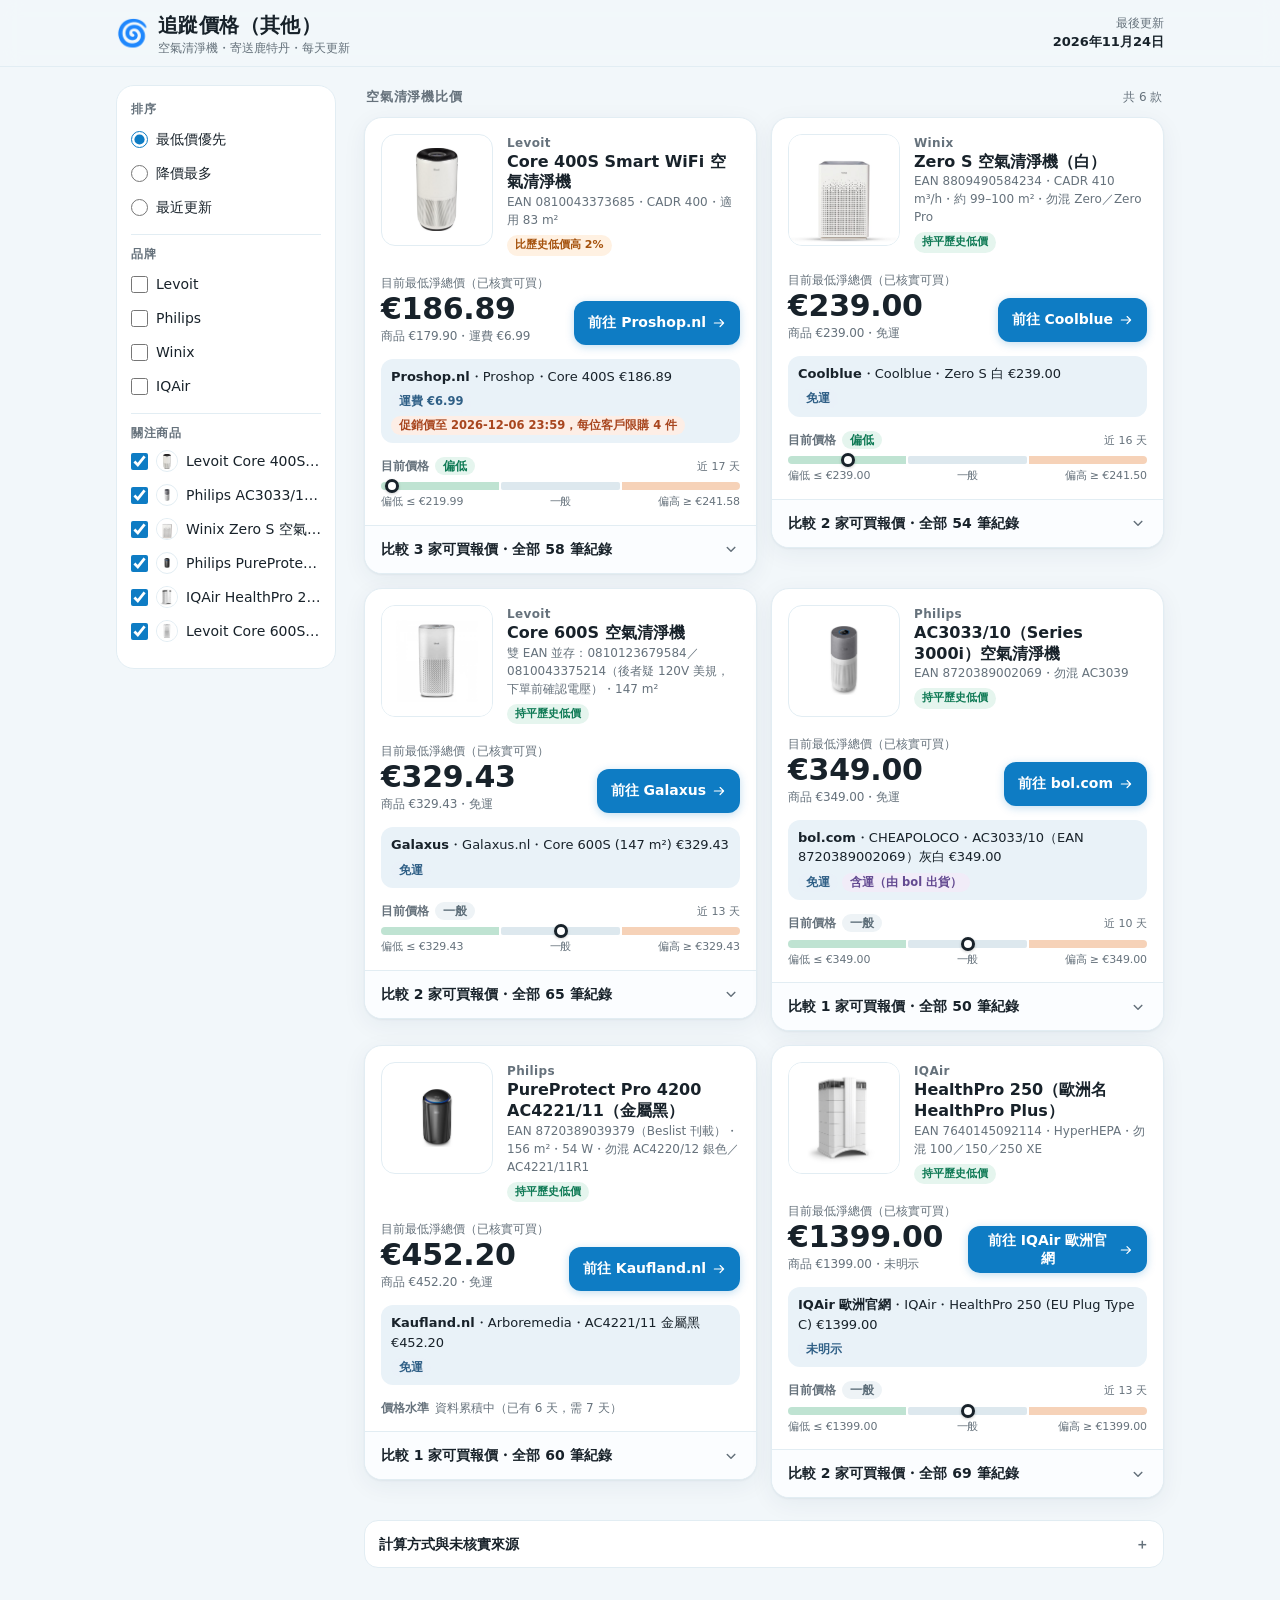
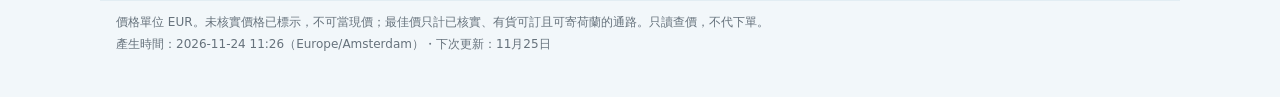
==== commit 96eb1c9f: "Auto build from Google Sheet (2026-11-24T10:26Z)" ====
--- a/index.html
+++ b/index.html
@@ -4,14 +4,14 @@
 <meta charset="utf-8">
 <meta name="viewport" content="width=device-width,initial-scale=1,viewport-fit=cover">
 <title>追蹤價格（其他）｜每天更新</title>
-<meta name="description" content="追蹤 6 款空氣清淨機在可寄荷蘭鹿特丹的各平台價格與庫存，每天更新。最後更新：2026年11月23日">
+<meta name="description" content="追蹤 6 款空氣清淨機在可寄荷蘭鹿特丹的各平台價格與庫存，每天更新。最後更新：2026年11月24日">
 <meta name="theme-color" content="#f2f7fa">
 <link rel="icon" type="image/png" sizes="32x32" href="favicon-32.png?v=2">
 <link rel="icon" href="favicon.ico?v=2" sizes="any">
 <link rel="apple-touch-icon" sizes="180x180" href="apple-touch-icon.png?v=2">
 <link rel="manifest" href="manifest.webmanifest?v=1">
 <meta name="apple-mobile-web-app-title" content="追蹤價格（其他）">
-<link rel="stylesheet" href="assets/style.css?v=202611231725">
+<link rel="stylesheet" href="assets/style.css?v=202611241126">
 </head>
 <body>
 <header class="top">
@@ -22,7 +22,7 @@
 </header>
 <main class="wrap" id="app"><noscript>請開啟 JavaScript 以檢視價格。</noscript></main>
 <footer class="wrap foot" id="foot"></footer>
-<script id="site-data" type="application/json">{"title":"追蹤價格（其他）","site_sub":"空氣清淨機・寄送鹿特丹・每天更新","updated":"2026-11-23","updated_zh":"2026年11月23日","next":"2026-11-24","next_zh":"11月24日","generated_zh":"2026-11-23 17:25","location":"鹿特丹","products":[{"id":"levoit-core-400s","brand":"Levoit","name":"Core 400S Smart WiFi 空氣清淨機","desc":"EAN 0810043373685・CADR 400・適用 83 m²","image":"images/levoit-core-400s.jpg","date":"2026-11-23","best":{"shop":"Galaxus.nl","seller":"Galaxus","variant":"Core 400S（EAN 0810043373685）","date":"2026-11-23","url":"https://www.galaxus.nl/en/s2/product/levoit-core-400s-83-m-air-purifier-21641268","price":241.58,"shipping":"0","shipping_label":"免運","net":241.58,"verified":true,"verified_text":"yes","note":"不變：仍€241.58；到貨窗 11/27–12/02，available in a few days（非即時現貨）；近 30 天已售 5 件","tags":[{"k":"ship","t":"免運"}],"purchasable":true,"blocked_reason":"","status_text":"","carried":false},"badge":{"kind":"above","text":"比歷史低價高 31%","prev":183.92},"level":{"status":"ok","n":16,"level":"high","cur":241.58,"min":183.92,"p25":236.18,"p75":241.58,"max":251.87},"drop":4.1,"history":[{"date":"2026-11-08","net":251.87},{"date":"2026-11-09","net":183.92},{"date":"2026-11-10","net":212.81},{"date":"2026-11-11","net":241.58},{"date":"2026-11-12","net":241.58},{"date":"2026-11-13","net":241.58},{"date":"2026-11-14","net":241.58},{"date":"2026-11-15","net":241.58},{"date":"2026-11-16","net":241.58},{"date":"2026-11-17","net":241.58},{"date":"2026-11-18","net":241.58},{"date":"2026-11-19","net":241.58},{"date":"2026-11-20","net":186.89},{"date":"2026-11-21","net":241.58},{"date":"2026-11-22","net":219.99},{"date":"2026-11-23","net":241.58}],"offers":[{"shop":"Galaxus.nl","seller":"Galaxus","variant":"Core 400S（EAN 0810043373685）","date":"2026-11-23","url":"https://www.galaxus.nl/en/s2/product/levoit-core-400s-83-m-air-purifier-21641268","price":241.58,"shipping":"0","shipping_label":"免運","net":241.58,"verified":true,"verified_text":"yes","note":"不變：仍€241.58；到貨窗 11/27–12/02，available in a few days（非即時現貨）；近 30 天已售 5 件","tags":[{"k":"ship","t":"免運"}],"purchasable":true,"blocked_reason":"","status_text":"","carried":false},{"shop":"bol.com","seller":"De Online Retailer","variant":"Core 400S","date":"2026-11-23","url":"https://www.bol.com/nl/nl/p/levoit-core-400s-smart-hepa-luchtreiniger/9300000052331904/","price":265.0,"shipping":"0","shipping_label":"免運","net":265.0,"verified":true,"verified_text":"yes","note":"不變：仍€265；有貨，15:00前下單明天（11/24）到貨；另有 2 個 partner","tags":[{"k":"ship","t":"免運"},{"k":"cond","t":"含運"}],"purchasable":true,"blocked_reason":"","status_text":"","carried":false},{"shop":"Proshop.nl","seller":"Proshop","variant":"Core 400S","date":"2026-11-23","url":"https://www.proshop.nl/Klimaat-ventilator-en-airconditioning/Levoit-Core-400S-Smart-HEPA-Air-Purifier/3512638","price":null,"shipping":"","shipping_label":"","net":null,"verified":false,"verified_text":"no","note":"今日無法核實：Cloudflare Turnstile 驗證多次未通過，全站性阻擋；昨 €249＋運€6.99＝€255.99 不得沿用","tags":[],"purchasable":false,"blocked_reason":"","status_text":"未核實","carried":false},{"shop":"Levoit 官網 DE","seller":"Levoit (levoit.de)","variant":"Core 400S","date":"2026-11-22","url":"https://levoit.de/products/levoit-core-400s-luftreiniger","price":219.99,"shipping":"DE境內免運","shipping_label":"DE境內免運","net":219.99,"verified":true,"verified_text":"yes","note":"不變：仍€219.99；運送頁明文只寄德國、不寄其他 EU 國家，不列可下單至荷蘭（本次完整搜尋重新核實）","tags":[{"k":"ship","t":"DE境內免運"}],"purchasable":true,"blocked_reason":"","status_text":"","carried":true},{"shop":"Kaufland.nl（刊載）","seller":"—","variant":"Core 400S","date":"2026-11-22","url":"https://www.kaufland.nl/product/418046443/","price":null,"shipping":"","shipping_label":"","net":null,"verified":false,"verified_text":"no","note":"未核實：beslist 刊 €350.75＋運€3.99、Kieskeurig 刊 €345.47＋運€9.35，兩站不一致；商品頁 Cloudflare「Toegang geblokkeerd」擋住","tags":[],"purchasable":false,"blocked_reason":"","status_text":"未核實","carried":true},{"shop":"bol.com","seller":"","variant":"Core 400S","date":"2026-11-12","url":"https://www.bol.com/nl/nl/p/levoit-core-400s-smart-hepa-luchtreiniger/9300000052331904/","price":null,"shipping":"","shipping_label":"","net":null,"verified":false,"verified_text":"","note":"no(今日IP封鎖未核實)","tags":[],"purchasable":false,"blocked_reason":"","status_text":"未核實","carried":true},{"shop":"bol.com","seller":"—","variant":"Core 400S","date":"2026-11-10","url":"","price":null,"shipping":"","shipping_label":"","net":null,"verified":false,"verified_text":"整頁Niet leverbaar無賣家供貨（11-08 De Online Retailer €274.99已消失）","note":"","tags":[{"k":"cond","t":"無"},{"k":"deal","t":"未查"}],"purchasable":false,"blocked_reason":"","status_text":"未核實","carried":true},{"shop":"Galaxus.nl","seller":"","variant":"Core 400S","date":"2026-11-09","url":"https://www.galaxus.nl/en/s2/product/levoit-core-400s-83-m-air-purifier-21641268","price":213.0,"shipping":"0","shipping_label":"免運","net":213.0,"verified":true,"verified_text":"yes","note":"本次直接確認（昨日僅刊載）；庫存5件；11/12送達","tags":[{"k":"ship","t":"免運"}],"purchasable":true,"blocked_reason":"","status_text":"","carried":true},{"shop":"Levoit.de 官方","seller":"","variant":"Core 400S","date":"2026-11-09","url":"https://levoit.de/products/levoit-core-400s-luftreiniger","price":219.99,"shipping":"0","shipping_label":"免運","net":219.99,"verified":true,"verified_text":"yes","note":"不變；不寄德國以外EU","tags":[{"k":"ship","t":"免運"},{"k":"cond","t":"僅德國境內免運"}],"purchasable":false,"blocked_reason":"不寄德國以外 EU","status_text":"不寄德國以外 EU","carried":true},{"shop":"bol.com","seller":"RoboHome","variant":"Core 400S","date":"2026-11-08","url":"https://www.bol.com/nl/nl/p/levoit-core-400s-smart-hepa-luchtreiniger/9300000052331904/","price":299.0,"shipping":"0","shipping_label":"免運","net":299.0,"verified":true,"verified_text":"yes","note":"週四到貨","tags":[{"k":"ship","t":"免運"},{"k":"cond","t":"含運"}],"purchasable":true,"blocked_reason":"","status_text":"","carried":true},{"shop":"Kaufland Marketplace","seller":"","variant":"Core 400S","date":"2026-11-08","url":"","price":343.99,"shipping":"0","shipping_label":"免運","net":343.99,"verified":false,"verified_text":"no(Kieskeurig/Beslist刊載)","note":"6-8天以上","tags":[{"k":"ship","t":"免運"},{"k":"cond","t":"免運（比價站刊載）"}],"purchasable":false,"blocked_reason":"","status_text":"未核實","carried":true},{"shop":"bol.com","seller":"EFI GLOBAL STORE","variant":"Core 400S","date":"2026-11-08","url":"https://www.bol.com/nl/nl/p/levoit-core-400s-smart-hepa-luchtreiniger/9300000052331904/","price":356.36,"shipping":"0","shipping_label":"免運","net":356.36,"verified":true,"verified_text":"yes","note":"最晚11/19到貨","tags":[{"k":"ship","t":"免運"},{"k":"cond","t":"含運"}],"purchasable":true,"blocked_reason":"","status_text":"","carried":true}],"rows":[{"shop":"Galaxus.nl","seller":"Galaxus","variant":"Core 400S（EAN 0810043373685）","date":"2026-11-23","url":"https://www.galaxus.nl/en/s2/product/levoit-core-400s-83-m-air-purifier-21641268","price":241.58,"shipping":"0","shipping_label":"免運","net":241.58,"verified":true,"verified_text":"yes","note":"不變：仍€241.58；到貨窗 11/27–12/02，available in a few days（非即時現貨）；近 30 天已售 5 件","tags":[{"k":"ship","t":"免運"}],"purchasable":true,"blocked_reason":"","status_text":"","carried":false},{"shop":"Proshop.nl","seller":"Proshop","variant":"Core 400S","date":"2026-11-23","url":"https://www.proshop.nl/Klimaat-ventilator-en-airconditioning/Levoit-Core-400S-Smart-HEPA-Air-Purifier/3512638","price":null,"shipping":"","shipping_label":"","net":null,"verified":false,"verified_text":"no","note":"今日無法核實：Cloudflare Turnstile 驗證多次未通過，全站性阻擋；昨 €249＋運€6.99＝€255.99 不得沿用","tags":[],"purchasable":false,"blocked_reason":"","status_text":"未核實","carried":false},{"shop":"bol.com","seller":"De Online Retailer","variant":"Core 400S","date":"2026-11-23","url":"https://www.bol.com/nl/nl/p/levoit-core-400s-smart-hepa-luchtreiniger/9300000052331904/","price":265.0,"shipping":"0","shipping_label":"免運","net":265.0,"verified":true,"verified_text":"yes","note":"不變：仍€265；有貨，15:00前下單明天（11/24）到貨；另有 2 個 partner","tags":[{"k":"ship","t":"免運"},{"k":"cond","t":"含運"}],"purchasable":true,"blocked_reason":"","status_text":"","carried":false},{"shop":"Galaxus.nl","seller":"Galaxus","variant":"Core 400S（EAN 0810043373685）","date":"2026-11-22","url":"https://www.galaxus.nl/en/s2/product/levoit-core-400s-83-m-air-purifier-21641268","price":241.58,"shipping":"0","shipping_label":"免運","net":241.58,"verified":true,"verified_text":"yes","note":"不變：仍€241.58；到貨窗 11/27–12/02，供應商現貨10件以上","tags":[{"k":"ship","t":"免運"}],"purchasable":true,"blocked_reason":"","status_text":"","carried":false},{"shop":"Proshop.nl","seller":"Proshop","variant":"Core 400S","date":"2026-11-22","url":"https://www.proshop.nl/Klimaat-ventilator-en-airconditioning/Levoit-Core-400S-Smart-HEPA-Air-Purifier/3512638","price":249.0,"shipping":"6.99","shipping_label":"運費 €6.99","net":255.99,"verified":true,"verified_text":"yes","note":"漲價：€179.90 促銷價已售罄，現價 €249＋運€6.99＝€255.99；外部倉庫 5–7 工作天，預計 11/24 到自有倉庫","tags":[{"k":"ship","t":"運費 €6.99"},{"k":"deal","t":"Black Friday -27%（€179.90 已售罄）"}],"purchasable":false,"blocked_reason":"","status_text":"缺貨／不可訂","carried":false},{"shop":"bol.com","seller":"De Online Retailer","variant":"Core 400S","date":"2026-11-22","url":"https://www.bol.com/nl/nl/p/levoit-core-400s-smart-hepa-luchtreiniger/9300000052331904/","price":265.0,"shipping":"0","shipping_label":"免運","net":265.0,"verified":true,"verified_text":"yes","note":"不變：仍€265；有貨，23:59前下單週二（11/24）到貨","tags":[{"k":"ship","t":"免運"},{"k":"cond","t":"含運"}],"purchasable":true,"blocked_reason":"","status_text":"","carried":false},{"shop":"Kaufland.nl（刊載）","seller":"—","variant":"Core 400S","date":"2026-11-22","url":"https://www.kaufland.nl/product/418046443/","price":null,"shipping":"","shipping_label":"","net":null,"verified":false,"verified_text":"no","note":"未核實：beslist 刊 €350.75＋運€3.99、Kieskeurig 刊 €345.47＋運€9.35，兩站不一致；商品頁 Cloudflare「Toegang geblokkeerd」擋住","tags":[],"purchasable":false,"blocked_reason":"","status_text":"未核實","carried":false},{"shop":"Levoit 官網 DE","seller":"Levoit (levoit.de)","variant":"Core 400S","date":"2026-11-22","url":"https://levoit.de/products/levoit-core-400s-luftreiniger","price":219.99,"shipping":"DE境內免運","shipping_label":"DE境內免運","net":219.99,"verified":true,"verified_text":"yes","note":"不變：仍€219.99；運送頁明文只寄德國、不寄其他 EU 國家，不列可下單至荷蘭（本次完整搜尋重新核實）","tags":[{"k":"ship","t":"DE境內免運"}],"purchasable":true,"blocked_reason":"","status_text":"","carried":false},{"shop":"Galaxus.nl","seller":"Galaxus","variant":"Core 400S（EAN 0810043373685）","date":"2026-11-21","url":"https://www.galaxus.nl/en/s2/product/levoit-core-400s-83-m-air-purifier-21641268","price":241.58,"shipping":"0","shipping_label":"免運","net":241.58,"verified":true,"verified_text":"yes","note":"不變：仍€241.58；到貨窗延後至11/27–12/02（昨11/25–11/28），供應商現貨10件以上","tags":[{"k":"ship","t":"免運"}],"purchasable":true,"blocked_reason":"","status_text":"","carried":false},{"shop":"Proshop.nl","seller":"Proshop","variant":"Core 400S","date":"2026-11-21","url":"https://www.proshop.nl/Klimaat-ventilator-en-airconditioning/Levoit-Core-400S-Smart-HEPA-Air-Purifier/3512638","price":null,"shipping":"","shipping_label":"","net":null,"verified":false,"verified_text":"no","note":"今日無法核實：Cloudflare Turnstile 多次驗證皆重置（Ray ID a5de7c5d1b43de93）；昨€179.90＋運€6.99 Black Friday 新低不得沿用","tags":[],"purchasable":false,"blocked_reason":"","status_text":"未核實","carried":false},{"shop":"bol.com","seller":"De Online Retailer","variant":"Core 400S","date":"2026-11-21","url":"https://www.bol.com/nl/nl/p/levoit-core-400s-smart-hepa-luchtreiniger/9300000052331904/","price":265.0,"shipping":"0","shipping_label":"免運","net":265.0,"verified":true,"verified_text":"yes","note":"降價€269→€265（-€4）；有貨，23:59前下單週二（11/24）到貨；主頁面未見 RoboHome €299 報價","tags":[{"k":"ship","t":"免運"},{"k":"cond","t":"含運"}],"purchasable":true,"blocked_reason":"","status_text":"","carried":false},{"shop":"Galaxus.nl","seller":"Galaxus","variant":"Core 400S（EAN 0810043373685）","date":"2026-11-20","url":"https://www.galaxus.nl/en/s2/product/levoit-core-400s-83-m-air-purifier-21641268","price":241.58,"shipping":"0","shipping_label":"免運","net":241.58,"verified":true,"verified_text":"yes","note":"不變：仍€241.58；預計11/25–11/28到貨，1件已訂","tags":[{"k":"ship","t":"免運"}],"purchasable":true,"blocked_reason":"","status_text":"","carried":false},{"shop":"Proshop.nl","seller":"Proshop","variant":"Core 400S","date":"2026-11-20","url":"https://www.proshop.nl/Klimaat-ventilator-en-airconditioning/Levoit-Core-400S-Smart-HEPA-Air-Purifier/3512638","price":179.9,"shipping":"6.99","shipping_label":"運費 €6.99","net":186.89,"verified":true,"verified_text":"yes","note":"新低：€249→€179.90（Black Friday -27%）；僅剩1件，2-4工作天到貨；每客限購4件；EAN 0810043373685、型號HEAPAPLVSEU0072；11-12曾停售、11-18/19 Cloudflare擋住未核實，今日直接開頁確認。注意：頁面規格表另標示 120V/60Hz，與歐規型號 HEAPAPLVSEU0072／EAN 0810043373685 矛盾，疑為 Proshop 規格表誤植，下單前宜確認。","tags":[{"k":"ship","t":"運費 €6.99"},{"k":"deal","t":"-27% 促銷至 2026-12-06"}],"purchasable":true,"blocked_reason":"","status_text":"","carried":false},{"shop":"bol.com","seller":"De Online Retailer","variant":"Core 400S","date":"2026-11-20","url":"https://www.bol.com/nl/nl/p/levoit-core-400s-smart-hepa-luchtreiniger/9300000052331904/","price":269.0,"shipping":"0","shipping_label":"免運","net":269.0,"verified":true,"verified_text":"yes","note":"不變：仍€269；有貨，15:00前下單明日（11/21）到貨；另有第2位賣家RoboHome €299，週二（11/24）到貨","tags":[{"k":"ship","t":"免運"},{"k":"cond","t":"含運"}],"purchasable":true,"blocked_reason":"","status_text":"","carried":false},{"shop":"Galaxus.nl","seller":"Galaxus","variant":"Core 400S（EAN 0810043373685）","date":"2026-11-19","url":"https://www.galaxus.nl/en/s2/product/levoit-core-400s-83-m-air-purifier-21641268","price":241.58,"shipping":"0","shipping_label":"免運","net":241.58,"verified":true,"verified_text":"yes","note":"不變：仍€241.58；預計11/25–11/28到貨，2件已訂","tags":[{"k":"ship","t":"免運"}],"purchasable":true,"blocked_reason":"","status_text":"","carried":false},{"shop":"Proshop.nl","seller":"Proshop","variant":"Core 400S","date":"2026-11-19","url":"https://www.proshop.nl/Klimaat-ventilator-en-airconditioning/Levoit-Core-400S-Smart-HEPA-Air-Purifier/3512638","price":null,"shipping":"","shipping_label":"","net":null,"verified":false,"verified_text":"no","note":"今日無法核實：Cloudflare Turnstile 五次驗證皆未通過（Ray ID a5cdff38ae8043ef）；11-12「niet meer leverbaar」停售未能重新確認，不沿用舊價當現價","tags":[],"purchasable":false,"blocked_reason":"","status_text":"未核實","carried":false},{"shop":"bol.com","seller":"De Online Retailer","variant":"Core 400S","date":"2026-11-19","url":"https://www.bol.com/nl/nl/p/levoit-core-400s-smart-hepa-luchtreiniger/9300000052331904/","price":269.0,"shipping":"0","shipping_label":"免運","net":269.0,"verified":true,"verified_text":"yes","note":"不變：仍€269；有貨，15:00前下單明日（11/20）到貨；另有第2位賣家RoboHome €299，15:00前下單週六（11/21）到貨","tags":[{"k":"ship","t":"免運"},{"k":"cond","t":"含運"}],"purchasable":true,"blocked_reason":"","status_text":"","carried":false},{"shop":"Galaxus.nl","seller":"Galaxus","variant":"Core 400S（EAN 0810043373685）","date":"2026-11-18","url":"https://www.galaxus.nl/en/s2/product/levoit-core-400s-83-m-air-purifier-21641268","price":241.58,"shipping":"0","shipping_label":"免運","net":241.58,"verified":true,"verified_text":"yes","note":"不變：仍€241.58；預計11/25–11/28到貨，2件已訂","tags":[{"k":"ship","t":"免運"}],"purchasable":true,"blocked_reason":"","status_text":"","carried":false},{"shop":"Proshop.nl","seller":"Proshop","variant":"Core 400S","date":"2026-11-18","url":"https://www.proshop.nl/Klimaat-ventilator-en-airconditioning/Levoit-Core-400S-Smart-HEPA-Air-Purifier/3512638","price":null,"shipping":"","shipping_label":"","net":null,"verified":false,"verified_text":"no","note":"今日無法核實：Cloudflare驗證四次皆未通過（Ray ID a5c5be0efe3a6a5e）；昨日「Het product is niet meer leverbaar」停售未能重新確認，不沿用舊價當現價","tags":[],"purchasable":false,"blocked_reason":"","status_text":"未核實","carried":false},{"shop":"bol.com","seller":"De Online Retailer","variant":"Core 400S","date":"2026-11-18","url":"https://www.bol.com/nl/nl/p/levoit-core-400s-smart-hepa-luchtreiniger/9300000052331904/","price":269.0,"shipping":"0","shipping_label":"免運","net":269.0,"verified":true,"verified_text":"yes","note":"不變：仍€269；有貨，15:00前下單明日（11/19）到貨；另有第2位賣家RoboHome €299，23:59前下單週六（11/21）到貨","tags":[{"k":"ship","t":"免運"},{"k":"cond","t":"含運"}],"purchasable":true,"blocked_reason":"","status_text":"","carried":false},{"shop":"Galaxus.nl","seller":"Galaxus","variant":"Core 400S（EAN 0810043373685）","date":"2026-11-17","url":"https://www.galaxus.nl/en/s2/product/levoit-core-400s-83-m-air-purifier-21641268","price":241.58,"shipping":"0","shipping_label":"免運","net":241.58,"verified":true,"verified_text":"yes","note":"不變：仍€241.58；預計11/25–11/28到貨，2件已訂","tags":[{"k":"ship","t":"免運"}],"purchasable":true,"blocked_reason":"","status_text":"","carried":false},{"shop":"Proshop.nl","seller":"Proshop","variant":"Core 400S","date":"2026-11-17","url":"https://www.proshop.nl/Klimaat-ventilator-en-airconditioning/Levoit-Core-400S-Smart-HEPA-Air-Purifier/3512638","price":null,"shipping":"","shipping_label":"","net":null,"verified":false,"verified_text":"","note":"yes","tags":[],"purchasable":false,"blocked_reason":"","status_text":"未核實","carried":false},{"shop":"bol.com","seller":"De Online Retailer","variant":"Core 400S","date":"2026-11-17","url":"https://www.bol.com/nl/nl/p/levoit-core-400s-smart-hepa-luchtreiniger/9300000052331904/","price":269.0,"shipping":"0","shipping_label":"免運","net":269.0,"verified":true,"verified_text":"yes","note":"不變：仍€269；有貨，15:00前下單明日（11/18）到貨；另有第2位賣家RoboHome €299，23:59前下單週五（11/20）到貨","tags":[{"k":"ship","t":"免運"},{"k":"cond","t":"含運"}],"purchasable":true,"blocked_reason":"","status_text":"","carried":false},{"shop":"Galaxus.nl","seller":"Galaxus","variant":"Core 400S（EAN 0810043373685）","date":"2026-11-16","url":"https://www.galaxus.nl/en/s2/product/levoit-core-400s-83-m-air-purifier-21641268","price":241.58,"shipping":"0","shipping_label":"免運","net":241.58,"verified":true,"verified_text":"yes","note":"不變：仍€241.58；預計11/25–11/28到貨，3件已訂","tags":[{"k":"ship","t":"免運"}],"purchasable":true,"blocked_reason":"","status_text":"","carried":false},{"shop":"Proshop.nl","seller":"Proshop","variant":"Core 400S","date":"2026-11-16","url":"https://www.proshop.nl/Klimaat-ventilator-en-airconditioning/Levoit-Core-400S-Smart-HEPA-Air-Purifier/3512638","price":null,"shipping":"","shipping_label":"","net":null,"verified":false,"verified_text":"","note":"yes","tags":[],"purchasable":false,"blocked_reason":"","status_text":"未核實","carried":false},{"shop":"bol.com","seller":"De Online Retailer","variant":"Core 400S","date":"2026-11-16","url":"https://www.bol.com/nl/nl/p/levoit-core-400s-smart-hepa-luchtreiniger/9300000052331904/","price":269.0,"shipping":"0","shipping_label":"免運","net":269.0,"verified":true,"verified_text":"yes","note":"不變：仍€269；有貨，15:00前下單明日（11/17）到貨；頁面註另有第2位賣家（RoboHome €299為昨日資訊、今日未再展開確認）","tags":[{"k":"ship","t":"免運"},{"k":"cond","t":"含運"}],"purchasable":true,"blocked_reason":"","status_text":"","carried":false},{"shop":"Galaxus.nl","seller":"Galaxus","variant":"Core 400S（EAN 0810043373685）","date":"2026-11-15","url":"https://www.galaxus.nl/en/s2/product/levoit-core-400s-83-m-air-purifier-21641268","price":241.58,"shipping":"0","shipping_label":"免運","net":241.58,"verified":true,"verified_text":"yes","note":"不變：仍€241.58；預計11/25–11/28到貨，3件已訂","tags":[{"k":"ship","t":"免運"}],"purchasable":true,"blocked_reason":"","status_text":"","carried":false},{"shop":"Proshop.nl","seller":"Proshop","variant":"Core 400S","date":"2026-11-15","url":"https://www.proshop.nl/Klimaat-ventilator-en-airconditioning/Levoit-Core-400S-Smart-HEPA-Air-Purifier/3512638","price":null,"shipping":"","shipping_label":"","net":null,"verified":false,"verified_text":"","note":"yes","tags":[],"purchasable":false,"blocked_reason":"","status_text":"未核實","carried":false},{"shop":"bol.com","seller":"De Online Retailer","variant":"Core 400S","date":"2026-11-15","url":"https://www.bol.com/nl/nl/p/levoit-core-400s-smart-hepa-luchtreiniger/9300000052331904/","price":269.0,"shipping":"0","shipping_label":"免運","net":269.0,"verified":true,"verified_text":"yes","note":"不變：仍€269；有貨，23:59前下單週二（11/17）到貨；另有第2位賣家RoboHome €299週四到貨","tags":[{"k":"ship","t":"免運"},{"k":"cond","t":"含運"}],"purchasable":true,"blocked_reason":"","status_text":"","carried":false},{"shop":"Galaxus.nl","seller":"Galaxus","variant":"Core 400S","date":"2026-11-14","url":"https://www.galaxus.nl/en/s2/product/levoit-core-400s-83-m-air-purifier-21641268","price":241.58,"shipping":"0","shipping_label":"免運","net":241.58,"verified":true,"verified_text":"yes","note":"不變：仍€241.58；預計11/25–11/28到貨，3件已訂","tags":[{"k":"ship","t":"免運"}],"purchasable":true,"blocked_reason":"","status_text":"","carried":false},{"shop":"Proshop.nl","seller":"Proshop","variant":"Core 400S","date":"2026-11-14","url":"https://www.proshop.nl/Klimaat-ventilator-en-airconditioning/Levoit-Core-400S-Smart-HEPA-Air-Purifier/3512638","price":null,"shipping":"","shipping_label":"","net":null,"verified":false,"verified_text":"","note":"yes","tags":[],"purchasable":false,"blocked_reason":"","status_text":"未核實","carried":false},{"shop":"bol.com","seller":"De Online Retailer","variant":"Core 400S","date":"2026-11-14","url":"https://www.bol.com/nl/nl/p/levoit-core-400s-smart-hepa-luchtreiniger/9300000052331904/","price":269.0,"shipping":"0","shipping_label":"免運","net":269.0,"verified":true,"verified_text":"yes","note":"不變：仍€269；有貨，23:59前下單週二到貨；頁面註另有第2位賣家、價格未顯示（bol一度Access blocked，換環境後恢復）","tags":[{"k":"ship","t":"免運"},{"k":"cond","t":"含運"}],"purchasable":true,"blocked_reason":"","status_text":"","carried":false},{"shop":"Galaxus.nl","seller":"Galaxus","variant":"Core 400S","date":"2026-11-13","url":"https://www.galaxus.nl/en/s2/product/levoit-core-400s-83-m-air-purifier-21641268","price":241.58,"shipping":"0","shipping_label":"免運","net":241.58,"verified":true,"verified_text":"yes","note":"不變：仍€241.58；預計11/25–11/28到貨，3件已訂","tags":[{"k":"ship","t":"免運"}],"purchasable":true,"blocked_reason":"","status_text":"","carried":false},{"shop":"Proshop.nl","seller":"Proshop","variant":"Core 400S","date":"2026-11-13","url":"https://www.proshop.nl/Klimaat-ventilator-en-airconditioning/Levoit-Core-400S-Smart-HEPA-Air-Purifier/3512638","price":null,"shipping":"","shipping_label":"","net":null,"verified":true,"verified_text":"yes","note":"不變：仍「Het product is niet meer leverbaar」停售；-27%標籤仍在，€179.90僅見於結構化資料、不採為現價","tags":[],"purchasable":false,"blocked_reason":"","status_text":"無報價","carried":false},{"shop":"bol.com","seller":"De Online Retailer","variant":"Core 400S","date":"2026-11-13","url":"https://www.bol.com/nl/nl/p/levoit-core-400s-smart-hepa-luchtreiniger/9300000052331904/","price":269.0,"shipping":"0","shipping_label":"免運","net":269.0,"verified":true,"verified_text":"yes","note":"變化：恢復有貨（11-10整頁Niet leverbaar）；15:00前下單明日到貨；頁面註另有第2位賣家、價格未顯示；18天前快取€259.99已過時不採","tags":[{"k":"ship","t":"免運"},{"k":"cond","t":"含運"}],"purchasable":true,"blocked_reason":"","status_text":"","carried":false},{"shop":"Galaxus.nl","seller":"Galaxus","variant":"Core 400S","date":"2026-11-12","url":"https://www.galaxus.nl/en/s2/product/levoit-core-400s-83-m-air-purifier-21641268","price":241.58,"shipping":"0","shipping_label":"免運","net":241.58,"verified":true,"verified_text":"yes","note":"不變：仍€241.58；預計11/25–11/28到貨（同昨日），4件已訂","tags":[{"k":"ship","t":"免運"}],"purchasable":true,"blocked_reason":"","status_text":"","carried":false},{"shop":"Proshop.nl","seller":"Proshop","variant":"Core 400S","date":"2026-11-12","url":"https://www.proshop.nl/Klimaat-ventilator-en-airconditioning/Levoit-Core-400S-Smart-HEPA-Air-Purifier/3512638","price":null,"shipping":"","shipping_label":"","net":null,"verified":false,"verified_text":"","note":"yes","tags":[],"purchasable":false,"blocked_reason":"","status_text":"未核實","carried":false},{"shop":"bol.com","seller":"","variant":"Core 400S","date":"2026-11-12","url":"https://www.bol.com/nl/nl/p/levoit-core-400s-smart-hepa-luchtreiniger/9300000052331904/","price":null,"shipping":"","shipping_label":"","net":null,"verified":false,"verified_text":"","note":"no(今日IP封鎖未核實)","tags":[],"purchasable":false,"blocked_reason":"","status_text":"未核實","carried":false},{"shop":"Galaxus.nl","seller":"Galaxus","variant":"Core 400S","date":"2026-11-11","url":"https://www.galaxus.nl/en/s2/product/levoit-core-400s-83-m-air-purifier-21641268","price":241.58,"shipping":"0","shipping_label":"免運","net":241.58,"verified":true,"verified_text":"yes","note":"漲€28.77（昨€212.81）；5件現貨已無，預計11/25–11/28到貨","tags":[{"k":"ship","t":"免運"}],"purchasable":true,"blocked_reason":"","status_text":"","carried":false},{"shop":"Proshop.nl","seller":"Proshop","variant":"Core 400S","date":"2026-11-11","url":"https://www.proshop.nl/Klimaat-ventilator-en-airconditioning/Levoit-Core-400S-Smart-HEPA-Air-Purifier/3512638","price":null,"shipping":"","shipping_label":"","net":null,"verified":false,"verified_text":"","note":"no(Cloudflare驗證未過)","tags":[],"purchasable":false,"blocked_reason":"","status_text":"未核實","carried":false},{"shop":"bol.com","seller":"","variant":"Core 400S","date":"2026-11-11","url":"https://www.bol.com/nl/nl/p/levoit-core-400s-smart-hepa-luchtreiniger/9300000052331904/","price":null,"shipping":"","shipping_label":"","net":null,"verified":false,"verified_text":"","note":"no(今日IP封鎖未核實)","tags":[],"purchasable":false,"blocked_reason":"","status_text":"未核實","carried":false},{"shop":"Proshop.nl","seller":"Proshop","variant":"Core 400S","date":"2026-11-10","url":"","price":249.0,"shipping":"6.99","shipping_label":"運費 €6.99","net":255.99,"verified":true,"verified_text":"yes(商品頁實查)","note":"促銷€179.90已售罄(actieproduct uitverkocht；活動字面至12/06但促銷庫存耗盡)；改Bestelproduct 8-9工作天","tags":[{"k":"ship","t":"運費 €6.99"},{"k":"cond","t":"無條件"}],"purchasable":false,"blocked_reason":"","status_text":"缺貨／不可訂","carried":false},{"shop":"Galaxus.nl","seller":"Galaxus","variant":"Core 400S","date":"2026-11-10","url":"","price":212.81,"shipping":"0","shipping_label":"免運","net":212.81,"verified":true,"verified_text":"yes(商品頁實查)","note":"現貨5件；目前最低可買","tags":[{"k":"ship","t":"免運"}],"purchasable":true,"blocked_reason":"","status_text":"","carried":false},{"shop":"bol.com","seller":"—","variant":"Core 400S","date":"2026-11-10","url":"","price":null,"shipping":"","shipping_label":"","net":null,"verified":false,"verified_text":"整頁Niet leverbaar無賣家供貨（11-08 De Online Retailer €274.99已消失）","note":"","tags":[{"k":"cond","t":"無"},{"k":"deal","t":"未查"}],"purchasable":false,"blocked_reason":"","status_text":"未核實","carried":false},{"shop":"Proshop.nl","seller":"Proshop","variant":"Core 400S","date":"2026-11-09","url":"https://www.proshop.nl/Klimaat-ventilator-en-airconditioning/Levoit-Core-400S-Smart-HEPA-Air-Purifier/3512638","price":179.9,"shipping":"6.99","shipping_label":"運費 €6.99","net":183.92,"verified":true,"verified_text":"yes","note":"新低；僅剩1件；2-3工作天；淨價=186.89-返現估2.97","tags":[{"k":"ship","t":"運費 €6.99"},{"k":"deal","t":"-27%促銷(原價€249)至2026-12-06"},{"k":"cash","t":"Woolsocks 返現約 €2.97","p":"Woolsocks"}],"purchasable":true,"blocked_reason":"","status_text":"","carried":false},{"shop":"Galaxus.nl","seller":"","variant":"Core 400S","date":"2026-11-09","url":"https://www.galaxus.nl/en/s2/product/levoit-core-400s-83-m-air-purifier-21641268","price":213.0,"shipping":"0","shipping_label":"免運","net":213.0,"verified":true,"verified_text":"yes","note":"本次直接確認（昨日僅刊載）；庫存5件；11/12送達","tags":[{"k":"ship","t":"免運"}],"purchasable":true,"blocked_reason":"","status_text":"","carried":false},{"shop":"Levoit.de 官方","seller":"","variant":"Core 400S","date":"2026-11-09","url":"https://levoit.de/products/levoit-core-400s-luftreiniger","price":219.99,"shipping":"0","shipping_label":"免運","net":219.99,"verified":true,"verified_text":"yes","note":"不變；不寄德國以外EU","tags":[{"k":"ship","t":"免運"},{"k":"cond","t":"僅德國境內免運"}],"purchasable":false,"blocked_reason":"不寄德國以外 EU","status_text":"不寄德國以外 EU","carried":false},{"shop":"bol.com","seller":"De Online Retailer","variant":"Core 400S","date":"2026-11-09","url":"","price":274.99,"shipping":"","shipping_label":"","net":274.99,"verified":false,"verified_text":"no(今日未核實)","note":"昨日€274.99含運，今日無法確認","tags":[{"k":"cond","t":"（昨日價）"},{"k":"deal","t":"未核實：bol今日IP封鎖"}],"purchasable":false,"blocked_reason":"","status_text":"未核實","carried":false},{"shop":"Galaxus.nl","seller":"","variant":"Core 400S（EAN 0810043373685）","date":"2026-11-08","url":"","price":213.15,"shipping":"0","shipping_label":"免運","net":213.15,"verified":false,"verified_text":"no(Beslist/Tweakers刊載一致；官網直接查被擋)","note":"約2-3天到貨","tags":[{"k":"ship","t":"免運"}],"purchasable":false,"blocked_reason":"","status_text":"未核實","carried":false},{"shop":"Proshop.nl","seller":"Proshop","variant":"Core 400S","date":"2026-11-08","url":"https://www.proshop.nl/Klimaat-ventilator-en-airconditioning/Levoit-Core-400S-Smart-HEPA-Air-Purifier/3512638","price":249.0,"shipping":"6.99","shipping_label":"運費 €6.99","net":251.87,"verified":true,"verified_text":"yes","note":"有現貨4件；淨價=255.99-返現估4.12；2-3工作天","tags":[{"k":"ship","t":"運費 €6.99"},{"k":"cash","t":"Woolsocks 返現約 €4.12","p":"Woolsocks"}],"purchasable":true,"blocked_reason":"","status_text":"","carried":false},{"shop":"bol.com","seller":"De Online Retailer","variant":"Core 400S","date":"2026-11-08","url":"https://www.bol.com/nl/nl/p/levoit-core-400s-smart-hepa-luchtreiniger/9300000052331904/","price":274.99,"shipping":"0","shipping_label":"免運","net":274.99,"verified":true,"verified_text":"yes","note":"有現貨；23:59前下單週二到","tags":[{"k":"ship","t":"免運"},{"k":"cond","t":"含運"}],"purchasable":true,"blocked_reason":"","status_text":"","carried":false},{"shop":"bol.com","seller":"RoboHome","variant":"Core 400S","date":"2026-11-08","url":"https://www.bol.com/nl/nl/p/levoit-core-400s-smart-hepa-luchtreiniger/9300000052331904/","price":299.0,"shipping":"0","shipping_label":"免運","net":299.0,"verified":true,"verified_text":"yes","note":"週四到貨","tags":[{"k":"ship","t":"免運"},{"k":"cond","t":"含運"}],"purchasable":true,"blocked_reason":"","status_text":"","carried":false},{"shop":"bol.com","seller":"EFI GLOBAL STORE","variant":"Core 400S","date":"2026-11-08","url":"https://www.bol.com/nl/nl/p/levoit-core-400s-smart-hepa-luchtreiniger/9300000052331904/","price":356.36,"shipping":"0","shipping_label":"免運","net":356.36,"verified":true,"verified_text":"yes","note":"最晚11/19到貨","tags":[{"k":"ship","t":"免運"},{"k":"cond","t":"含運"}],"purchasable":true,"blocked_reason":"","status_text":"","carried":false},{"shop":"Kaufland Marketplace","seller":"","variant":"Core 400S","date":"2026-11-08","url":"","price":343.99,"shipping":"0","shipping_label":"免運","net":343.99,"verified":false,"verified_text":"no(Kieskeurig/Beslist刊載)","note":"6-8天以上","tags":[{"k":"ship","t":"免運"},{"k":"cond","t":"免運（比價站刊載）"}],"purchasable":false,"blocked_reason":"","status_text":"未核實","carried":false},{"shop":"Levoit.de 官方","seller":"","variant":"Core 400S","date":"2026-11-08","url":"https://levoit.de/products/levoit-core-400s-luftreiniger","price":219.99,"shipping":"0","shipping_label":"免運","net":219.99,"verified":true,"verified_text":"yes","note":"官方明寫不寄其他EU國家，Rotterdam買不到，僅參考","tags":[{"k":"ship","t":"免運"},{"k":"cond","t":"僅德國境內免運"},{"k":"deal","t":"電子報15%（未使用）"}],"purchasable":false,"blocked_reason":"不寄德國以外 EU","status_text":"不寄德國以外 EU","carried":false}],"record_count":55,"shop_count":2,"main_count":2},{"id":"philips-ac3033","brand":"Philips","name":"AC3033/10（Series 3000i）空氣清淨機","desc":"EAN 8720389002069・勿混 AC3039","image":"images/philips-ac3033.jpg","date":"2026-11-23","best":null,"badge":null,"level":null,"drop":0.0,"history":[{"date":"2026-11-08","net":349.0},{"date":"2026-11-09","net":349.0},{"date":"2026-11-10","net":349.0},{"date":"2026-11-13","net":349.0},{"date":"2026-11-14","net":349.0},{"date":"2026-11-15","net":349.0},{"date":"2026-11-16","net":349.0},{"date":"2026-11-17","net":349.0},{"date":"2026-11-18","net":349.0}],"offers":[{"shop":"MediaMarkt NL","seller":"MediaMarkt自營","variant":"AC3033/10","date":"2026-11-23","url":"https://www.mediamarkt.nl/nl/product/_philips-3000i-series-ac303310-wit-grijs-1752626.html","price":277.77,"shipping":"","shipping_label":"","net":277.77,"verified":true,"verified_text":"yes","note":"不變：仍€277.77標價，無貨不可訂購／配送／取貨","tags":[{"k":"deal","t":"Laatste kans標價（Meestal €349.99）"}],"purchasable":false,"blocked_reason":"","status_text":"缺貨／不可訂","carried":false},{"shop":"bol.com","seller":"—","variant":"AC3033/10（EAN 8720389002069）","date":"2026-11-23","url":"https://www.bol.com/nl/nl/p/philips-luchtzuiveraar-zuivert-de-lucht-in-ruimten-tot-135-m/9200000115917234/","price":null,"shipping":"","shipping_label":"","net":null,"verified":true,"verified_text":"yes","note":"不變：灰白與純白兩色皆 Niet leverbaar，無價無賣家，僅庫存通知按鈕","tags":[],"purchasable":false,"blocked_reason":"","status_text":"無報價","carried":false},{"shop":"Philips 官方NL商店","seller":"","variant":"AC3033/10","date":"2026-11-23","url":"https://www.philips.nl/c-p/AC3033_10/3000i-series-luchtreiniger","price":null,"shipping":"","shipping_label":"","net":null,"verified":true,"verified_text":"yes","note":"不變：仍404下架（轉址至home-appliances.philips亦404）","tags":[],"purchasable":false,"blocked_reason":"","status_text":"無報價","carried":false},{"shop":"bol.com","seller":"CHEAPOLOCO（bol出貨）","variant":"AC3033/10（EAN 8720389002069）","date":"2026-11-18","url":"https://www.bol.com/nl/nl/p/philips-luchtzuiveraar-zuivert-de-lucht-in-ruimten-tot-135-m/9200000115917234/","price":349.0,"shipping":"0","shipping_label":"免運","net":349.0,"verified":true,"verified_text":"yes","note":"不變：灰白有貨，15:00前下單明日（11/19）到；純白款仍Niet leverbaar","tags":[{"k":"ship","t":"免運"},{"k":"cond","t":"含運"},{"k":"deal","t":"建議價€499.99"}],"purchasable":true,"blocked_reason":"","status_text":"","carried":true},{"shop":"bol.com","seller":"CHEAPOLOCO","variant":"AC3033/10（EAN 8720389002069）","date":"2026-11-14","url":"https://www.bol.com/nl/nl/p/philips-luchtzuiveraar-zuivert-de-lucht-in-ruimten-tot-135-m/9200000115917234/","price":349.0,"shipping":"0","shipping_label":"免運","net":349.0,"verified":true,"verified_text":"yes","note":"不變：灰白有貨，23:59前下單週二到；純白款仍Niet leverbaar","tags":[{"k":"ship","t":"免運"},{"k":"cond","t":"含運"},{"k":"deal","t":"建議價€499.99"}],"purchasable":true,"blocked_reason":"","status_text":"","carried":true},{"shop":"MediaMarkt.nl","seller":"MediaMarkt","variant":"AC3033/10","date":"2026-11-10","url":"","price":277.77,"shipping":"","shipping_label":"","net":277.77,"verified":true,"verified_text":"yes(商品頁實查)","note":"無貨不可訂購/配送/取貨；頁面有Laatste kans標籤","tags":[],"purchasable":false,"blocked_reason":"","status_text":"缺貨／不可訂","carried":true},{"shop":"Philips官網(NL)","seller":"Philips","variant":"AC3033/10","date":"2026-11-10","url":"","price":null,"shipping":"","shipping_label":"","net":null,"verified":false,"verified_text":"仍404下架；站內搜尋無此清淨機","note":"","tags":[{"k":"deal","t":"未查"}],"purchasable":false,"blocked_reason":"","status_text":"未核實","carried":true}],"rows":[{"shop":"bol.com","seller":"—","variant":"AC3033/10（EAN 8720389002069）","date":"2026-11-23","url":"https://www.bol.com/nl/nl/p/philips-luchtzuiveraar-zuivert-de-lucht-in-ruimten-tot-135-m/9200000115917234/","price":null,"shipping":"","shipping_label":"","net":null,"verified":true,"verified_text":"yes","note":"不變：灰白與純白兩色皆 Niet leverbaar，無價無賣家，僅庫存通知按鈕","tags":[],"purchasable":false,"blocked_reason":"","status_text":"無報價","carried":false},{"shop":"MediaMarkt NL","seller":"MediaMarkt自營","variant":"AC3033/10","date":"2026-11-23","url":"https://www.mediamarkt.nl/nl/product/_philips-3000i-series-ac303310-wit-grijs-1752626.html","price":277.77,"shipping":"","shipping_label":"","net":277.77,"verified":true,"verified_text":"yes","note":"不變：仍€277.77標價，無貨不可訂購／配送／取貨","tags":[{"k":"deal","t":"Laatste kans標價（Meestal €349.99）"}],"purchasable":false,"blocked_reason":"","status_text":"缺貨／不可訂","carried":false},{"shop":"Philips 官方NL商店","seller":"","variant":"AC3033/10","date":"2026-11-23","url":"https://www.philips.nl/c-p/AC3033_10/3000i-series-luchtreiniger","price":null,"shipping":"","shipping_label":"","net":null,"verified":true,"verified_text":"yes","note":"不變：仍404下架（轉址至home-appliances.philips亦404）","tags":[],"purchasable":false,"blocked_reason":"","status_text":"無報價","carried":false},{"shop":"bol.com","seller":"—","variant":"AC3033/10（EAN 8720389002069）","date":"2026-11-22","url":"https://www.bol.com/nl/nl/p/philips-luchtzuiveraar-zuivert-de-lucht-in-ruimten-tot-135-m/9200000115917234/","price":null,"shipping":"","shipping_label":"","net":null,"verified":true,"verified_text":"yes","note":"不變：灰白與純白兩色皆 Niet leverbaar，無價無賣家，僅庫存通知按鈕","tags":[],"purchasable":false,"blocked_reason":"","status_text":"無報價","carried":false},{"shop":"MediaMarkt NL","seller":"MediaMarkt自營","variant":"AC3033/10","date":"2026-11-22","url":"https://www.mediamarkt.nl/nl/product/_philips-3000i-series-ac303310-wit-grijs-1752626.html","price":277.77,"shipping":"","shipping_label":"","net":277.77,"verified":true,"verified_text":"yes","note":"不變：仍€277.77標價，無貨不可訂購／配送／取貨","tags":[{"k":"deal","t":"Laatste kans標價（Meestal €349.99）"}],"purchasable":false,"blocked_reason":"","status_text":"缺貨／不可訂","carried":false},{"shop":"Philips 官方NL商店","seller":"","variant":"AC3033/10","date":"2026-11-22","url":"https://www.philips.nl/c-p/AC3033_10/3000i-series-luchtreiniger","price":null,"shipping":"","shipping_label":"","net":null,"verified":true,"verified_text":"yes","note":"不變：仍404下架（轉址至home-appliances.philips亦404）","tags":[],"purchasable":false,"blocked_reason":"","status_text":"無報價","carried":false},{"shop":"bol.com","seller":"—","variant":"AC3033/10（EAN 8720389002069）","date":"2026-11-21","url":"https://www.bol.com/nl/nl/p/philips-luchtzuiveraar-zuivert-de-lucht-in-ruimten-tot-135-m/9200000115917234/","price":null,"shipping":"","shipping_label":"","net":null,"verified":true,"verified_text":"yes","note":"不變：灰白與純白兩色皆 Niet leverbaar，無價無賣家，僅庫存通知按鈕","tags":[],"purchasable":false,"blocked_reason":"","status_text":"無報價","carried":false},{"shop":"MediaMarkt NL","seller":"MediaMarkt自營","variant":"AC3033/10","date":"2026-11-21","url":"https://www.mediamarkt.nl/nl/product/_philips-3000i-series-ac303310-wit-grijs-1752626.html","price":277.77,"shipping":"","shipping_label":"","net":277.77,"verified":true,"verified_text":"yes","note":"不變：仍€277.77標價，無貨不可訂購／配送／取貨","tags":[{"k":"deal","t":"Laatste kans標價（Meestal €349.99）"}],"purchasable":false,"blocked_reason":"","status_text":"缺貨／不可訂","carried":false},{"shop":"Philips 官方NL商店","seller":"","variant":"AC3033/10","date":"2026-11-21","url":"https://www.philips.nl/c-p/AC3033_10/3000i-series-luchtreiniger","price":null,"shipping":"","shipping_label":"","net":null,"verified":true,"verified_text":"yes","note":"不變：仍404下架（轉址至home-appliances.philips亦404）","tags":[],"purchasable":false,"blocked_reason":"","status_text":"無報價","carried":false},{"shop":"bol.com","seller":"—","variant":"AC3033/10（EAN 8720389002069）","date":"2026-11-20","url":"https://www.bol.com/nl/nl/p/philips-luchtzuiveraar-zuivert-de-lucht-in-ruimten-tot-135-m/9200000115917234/","price":null,"shipping":"","shipping_label":"","net":null,"verified":true,"verified_text":"yes","note":"不變：灰白與純白兩色皆 Niet leverbaar，無價無賣家，僅庫存通知按鈕；昨日灰白款€349 CHEAPOLOCO有貨，今日仍未恢復","tags":[],"purchasable":false,"blocked_reason":"","status_text":"無報價","carried":false},{"shop":"MediaMarkt NL","seller":"MediaMarkt自營","variant":"AC3033/10","date":"2026-11-20","url":"https://www.mediamarkt.nl/nl/product/_philips-3000i-series-ac303310-wit-grijs-1752626.html","price":277.77,"shipping":"","shipping_label":"","net":277.77,"verified":true,"verified_text":"yes","note":"不變：仍€277.77標價，無貨不可訂購／配送／取貨","tags":[{"k":"deal","t":"Laatste kans標價（Meestal €349.99）"}],"purchasable":false,"blocked_reason":"","status_text":"缺貨／不可訂","carried":false},{"shop":"Philips 官方NL商店","seller":"","variant":"AC3033/10","date":"2026-11-20","url":"https://www.philips.nl/c-p/AC3033_10/3000i-series-luchtreiniger","price":null,"shipping":"","shipping_label":"","net":null,"verified":true,"verified_text":"yes","note":"不變：仍404下架（轉址至home-appliances.philips亦404）","tags":[],"purchasable":false,"blocked_reason":"","status_text":"無報價","carried":false},{"shop":"bol.com","seller":"—","variant":"AC3033/10（EAN 8720389002069）","date":"2026-11-19","url":"https://www.bol.com/nl/nl/p/philips-luchtzuiveraar-zuivert-de-lucht-in-ruimten-tot-135-m/9200000115917234/","price":null,"shipping":"","shipping_label":"","net":null,"verified":true,"verified_text":"yes","note":"變化：灰白與純白兩色皆 Niet leverbaar，無價無賣家，僅庫存通知按鈕；昨日灰白款€349 CHEAPOLOCO有貨，今日亦下架","tags":[],"purchasable":false,"blocked_reason":"","status_text":"無報價","carried":false},{"shop":"MediaMarkt NL","seller":"MediaMarkt自營","variant":"AC3033/10","date":"2026-11-19","url":"https://www.mediamarkt.nl/nl/product/_philips-3000i-series-ac303310-wit-grijs-1752626.html","price":277.77,"shipping":"","shipping_label":"","net":277.77,"verified":true,"verified_text":"yes","note":"不變：仍€277.77標價，無貨不可訂購／配送／取貨","tags":[{"k":"deal","t":"Laatste kans標價（Meestal €349.99）"}],"purchasable":false,"blocked_reason":"","status_text":"缺貨／不可訂","carried":false},{"shop":"Philips 官方NL商店","seller":"","variant":"AC3033/10","date":"2026-11-19","url":"https://www.philips.nl/c-p/AC3033_10/3000i-series-luchtreiniger","price":null,"shipping":"","shipping_label":"","net":null,"verified":true,"verified_text":"yes","note":"不變：仍404下架（轉址至home-appliances.philips亦404）","tags":[],"purchasable":false,"blocked_reason":"","status_text":"無報價","carried":false},{"shop":"bol.com","seller":"CHEAPOLOCO（bol出貨）","variant":"AC3033/10（EAN 8720389002069）","date":"2026-11-18","url":"https://www.bol.com/nl/nl/p/philips-luchtzuiveraar-zuivert-de-lucht-in-ruimten-tot-135-m/9200000115917234/","price":349.0,"shipping":"0","shipping_label":"免運","net":349.0,"verified":true,"verified_text":"yes","note":"不變：灰白有貨，15:00前下單明日（11/19）到；純白款仍Niet leverbaar","tags":[{"k":"ship","t":"免運"},{"k":"cond","t":"含運"},{"k":"deal","t":"建議價€499.99"}],"purchasable":true,"blocked_reason":"","status_text":"","carried":false},{"shop":"MediaMarkt NL","seller":"MediaMarkt自營","variant":"AC3033/10","date":"2026-11-18","url":"https://www.mediamarkt.nl/nl/product/_philips-3000i-series-ac303310-wit-grijs-1752626.html","price":277.77,"shipping":"","shipping_label":"","net":277.77,"verified":true,"verified_text":"yes","note":"不變：仍€277.77標價，無貨不可訂購／配送／取貨","tags":[{"k":"deal","t":"Laatste kans標價（Meestal €349.99）"}],"purchasable":false,"blocked_reason":"","status_text":"缺貨／不可訂","carried":false},{"shop":"Philips 官方NL商店","seller":"","variant":"AC3033/10","date":"2026-11-18","url":"https://www.philips.nl/c-p/AC3033_10/3000i-series-luchtreiniger","price":null,"shipping":"","shipping_label":"","net":null,"verified":true,"verified_text":"yes","note":"不變：仍404下架（轉址至home-appliances.philips亦404）","tags":[],"purchasable":false,"blocked_reason":"","status_text":"無報價","carried":false},{"shop":"bol.com","seller":"CHEAPOLOCO（bol出貨）","variant":"AC3033/10（EAN 8720389002069）","date":"2026-11-17","url":"https://www.bol.com/nl/nl/p/philips-luchtzuiveraar-zuivert-de-lucht-in-ruimten-tot-135-m/9200000115917234/","price":349.0,"shipping":"0","shipping_label":"免運","net":349.0,"verified":true,"verified_text":"yes","note":"不變：灰白有貨，15:00前下單明日（11/18）到；純白款仍Niet leverbaar","tags":[{"k":"ship","t":"免運"},{"k":"cond","t":"含運"},{"k":"deal","t":"建議價€499.99"}],"purchasable":true,"blocked_reason":"","status_text":"","carried":false},{"shop":"MediaMarkt NL","seller":"MediaMarkt自營","variant":"AC3033/10","date":"2026-11-17","url":"https://www.mediamarkt.nl/nl/product/_philips-3000i-series-ac303310-wit-grijs-1752626.html","price":277.77,"shipping":"","shipping_label":"","net":277.77,"verified":true,"verified_text":"yes","note":"不變：仍€277.77標價，無貨不可訂購／配送／取貨","tags":[{"k":"deal","t":"Laatste kans標價（Meestal €349.99）"}],"purchasable":false,"blocked_reason":"","status_text":"缺貨／不可訂","carried":false},{"shop":"Philips 官方NL商店","seller":"","variant":"AC3033/10","date":"2026-11-17","url":"https://www.philips.nl/c-p/AC3033_10/3000i-series-luchtreiniger","price":null,"shipping":"","shipping_label":"","net":null,"verified":true,"verified_text":"yes","note":"不變：仍404下架；純文字抓取到的標題只是404頁標題、非恢復上架","tags":[],"purchasable":false,"blocked_reason":"","status_text":"無報價","carried":false},{"shop":"bol.com","seller":"CHEAPOLOCO（bol出貨）","variant":"AC3033/10（EAN 8720389002069）","date":"2026-11-16","url":"https://www.bol.com/nl/nl/p/philips-luchtzuiveraar-zuivert-de-lucht-in-ruimten-tot-135-m/9200000115917234/","price":349.0,"shipping":"0","shipping_label":"免運","net":349.0,"verified":true,"verified_text":"yes","note":"不變：灰白有貨，15:00前下單明日（11/17）到；純白款仍Niet leverbaar","tags":[{"k":"ship","t":"免運"},{"k":"cond","t":"含運"},{"k":"deal","t":"建議價€499.99"}],"purchasable":true,"blocked_reason":"","status_text":"","carried":false},{"shop":"MediaMarkt NL","seller":"MediaMarkt自營","variant":"AC3033/10","date":"2026-11-16","url":"https://www.mediamarkt.nl/nl/product/_philips-3000i-series-ac303310-wit-grijs-1752626.html","price":277.77,"shipping":"","shipping_label":"","net":277.77,"verified":true,"verified_text":"yes","note":"不變：仍€277.77標價，無貨不可訂購／配送／取貨","tags":[{"k":"deal","t":"Laatste kans標價（Meestal €349.99）"}],"purchasable":false,"blocked_reason":"","status_text":"缺貨／不可訂","carried":false},{"shop":"Philips 官方NL商店","seller":"","variant":"AC3033/10","date":"2026-11-16","url":"https://www.philips.nl/c-p/AC3033_10/3000i-series-luchtreiniger","price":null,"shipping":"","shipping_label":"","net":null,"verified":true,"verified_text":"yes","note":"不變：仍404下架（轉址至home-appliances.philips亦404）；純文字抓取到的標題只是404頁標題、非恢復上架","tags":[],"purchasable":false,"blocked_reason":"","status_text":"無報價","carried":false},{"shop":"bol.com","seller":"CHEAPOLOCO（bol出貨）","variant":"AC3033/10（EAN 8720389002069）","date":"2026-11-15","url":"https://www.bol.com/nl/nl/p/philips-luchtzuiveraar-zuivert-de-lucht-in-ruimten-tot-135-m/9200000115917234/","price":349.0,"shipping":"0","shipping_label":"免運","net":349.0,"verified":true,"verified_text":"yes","note":"不變：灰白有貨，23:59前下單週二到；純白款仍Niet leverbaar","tags":[{"k":"ship","t":"免運"},{"k":"cond","t":"含運"},{"k":"deal","t":"建議價€499.99"}],"purchasable":true,"blocked_reason":"","status_text":"","carried":false},{"shop":"MediaMarkt NL","seller":"MediaMarkt自營","variant":"AC3033/10","date":"2026-11-15","url":"https://www.mediamarkt.nl/nl/product/_philips-3000i-series-ac303310-wit-grijs-1752626.html","price":277.77,"shipping":"","shipping_label":"","net":277.77,"verified":true,"verified_text":"yes","note":"不變：仍€277.77標價，無貨不可訂購／配送／取貨","tags":[{"k":"deal","t":"Laatste kans標價（Meestal €349.99）"}],"purchasable":false,"blocked_reason":"","status_text":"缺貨／不可訂","carried":false},{"shop":"Philips 官方NL商店","seller":"","variant":"AC3033/10","date":"2026-11-15","url":"https://www.philips.nl/c-p/AC3033_10/3000i-series-luchtreiniger","price":null,"shipping":"","shipping_label":"","net":null,"verified":true,"verified_text":"yes","note":"不變：仍404下架（轉址至home-appliances.philips亦404）","tags":[],"purchasable":false,"blocked_reason":"","status_text":"無報價","carried":false},{"shop":"bol.com","seller":"CHEAPOLOCO","variant":"AC3033/10（EAN 8720389002069）","date":"2026-11-14","url":"https://www.bol.com/nl/nl/p/philips-luchtzuiveraar-zuivert-de-lucht-in-ruimten-tot-135-m/9200000115917234/","price":349.0,"shipping":"0","shipping_label":"免運","net":349.0,"verified":true,"verified_text":"yes","note":"不變：灰白有貨，23:59前下單週二到；純白款仍Niet leverbaar","tags":[{"k":"ship","t":"免運"},{"k":"cond","t":"含運"},{"k":"deal","t":"建議價€499.99"}],"purchasable":true,"blocked_reason":"","status_text":"","carried":false},{"shop":"MediaMarkt NL","seller":"MediaMarkt自營","variant":"AC3033/10","date":"2026-11-14","url":"https://www.mediamarkt.nl/nl/product/_philips-3000i-series-ac303310-wit-grijs-1752626.html","price":277.77,"shipping":"","shipping_label":"","net":277.77,"verified":true,"verified_text":"yes","note":"不變：仍€277.77標價，無貨不可訂購／配送／取貨","tags":[{"k":"deal","t":"Laatste kans標價（Meestal €349.99）"}],"purchasable":false,"blocked_reason":"","status_text":"缺貨／不可訂","carried":false},{"shop":"Philips 官方NL商店","seller":"","variant":"AC3033/10","date":"2026-11-14","url":"https://www.philips.nl/c-p/AC3033_10/3000i-series-luchtreiniger","price":null,"shipping":"","shipping_label":"","net":null,"verified":true,"verified_text":"yes","note":"不變：仍404下架（轉址至home-appliances.philips亦404）","tags":[],"purchasable":false,"blocked_reason":"","status_text":"無報價","carried":false},{"shop":"bol.com","seller":"CHEAPOLOCO（bol出貨）","variant":"AC3033/10（EAN 8720389002069）","date":"2026-11-13","url":"https://www.bol.com/nl/nl/p/philips-luchtzuiveraar-zuivert-de-lucht-in-ruimten-tot-135-m/9200000115917234/","price":349.0,"shipping":"0","shipping_label":"免運","net":349.0,"verified":true,"verified_text":"yes","note":"不變：灰白有貨，15:00前下單明日到；純白款仍Niet leverbaar","tags":[{"k":"ship","t":"免運"},{"k":"cond","t":"含運"},{"k":"deal","t":"建議價€499.99"}],"purchasable":true,"blocked_reason":"","status_text":"","carried":false},{"shop":"MediaMarkt NL","seller":"MediaMarkt自營","variant":"AC3033/10","date":"2026-11-13","url":"https://www.mediamarkt.nl/nl/product/_philips-3000i-series-ac303310-wit-grijs-1752626.html","price":277.77,"shipping":"","shipping_label":"","net":277.77,"verified":true,"verified_text":"yes","note":"不變：仍€277.77標價，無貨不可訂購／配送／取貨","tags":[{"k":"deal","t":"Laatste kans標價（Meestal €349.99）"}],"purchasable":false,"blocked_reason":"","status_text":"缺貨／不可訂","carried":false},{"shop":"Philips 官方NL商店","seller":"","variant":"AC3033/10","date":"2026-11-13","url":"https://www.philips.nl/c-p/AC3033_10/3000i-series-luchtreiniger","price":null,"shipping":"","shipping_label":"","net":null,"verified":true,"verified_text":"yes","note":"不變：仍404下架（轉址至home-appliances.philips亦404）","tags":[],"purchasable":false,"blocked_reason":"","status_text":"無報價","carried":false},{"shop":"bol.com","seller":"CHEAPOLOCO","variant":"AC3033/10（EAN 8720389002069）","date":"2026-11-12","url":"https://www.bol.com/nl/nl/p/philips-luchtzuiveraar-zuivert-de-lucht-in-ruimten-tot-135-m/9200000115917234/","price":null,"shipping":"","shipping_label":"","net":null,"verified":false,"verified_text":"","note":"no(今日IP封鎖未核實)","tags":[],"purchasable":false,"blocked_reason":"","status_text":"未核實","carried":false},{"shop":"MediaMarkt NL","seller":"MediaMarkt自營","variant":"AC3033/10","date":"2026-11-12","url":"https://www.mediamarkt.nl/nl/product/_philips-3000i-series-ac303310-wit-grijs-1752626.html","price":277.77,"shipping":"","shipping_label":"","net":277.77,"verified":true,"verified_text":"yes(商品頁實查)","note":"不變：仍€277.77標價，無貨不可訂購／配送／取貨","tags":[{"k":"deal","t":"Laatste kans標價（Meestal €349.99）"}],"purchasable":false,"blocked_reason":"","status_text":"缺貨／不可訂","carried":false},{"shop":"Philips 官方NL商店","seller":"","variant":"AC3033/10","date":"2026-11-12","url":"https://www.philips.nl/c-p/AC3033_10/3000i-series-luchtreiniger","price":null,"shipping":"","shipping_label":"","net":null,"verified":true,"verified_text":"yes(商品頁實查)","note":"仍404下架（轉址至home-appliances.philips亦404）","tags":[],"purchasable":false,"blocked_reason":"","status_text":"無報價","carried":false},{"shop":"bol.com","seller":"CHEAPOLOCO","variant":"AC3033/10（EAN 8720389002069）","date":"2026-11-11","url":"https://www.bol.com/nl/nl/p/philips-luchtzuiveraar-zuivert-de-lucht-in-ruimten-tot-135-m/9200000115917234/","price":null,"shipping":"","shipping_label":"","net":null,"verified":false,"verified_text":"","note":"no(今日IP封鎖未核實)","tags":[],"purchasable":false,"blocked_reason":"","status_text":"未核實","carried":false},{"shop":"MediaMarkt NL","seller":"MediaMarkt自營","variant":"AC3033/10","date":"2026-11-11","url":"https://www.mediamarkt.nl/nl/product/_philips-3000i-series-ac303310-wit-grijs-1752626.html","price":277.77,"shipping":"","shipping_label":"","net":277.77,"verified":true,"verified_text":"yes(商品頁實查)","note":"不變：無貨，不可配送／取貨／訂購","tags":[],"purchasable":false,"blocked_reason":"","status_text":"缺貨／不可訂","carried":false},{"shop":"Philips 官方NL商店","seller":"","variant":"AC3033/10","date":"2026-11-11","url":"https://www.philips.nl/c-p/AC3033_10/3000i-series-luchtreiniger","price":null,"shipping":"","shipping_label":"","net":null,"verified":true,"verified_text":"yes(商品頁實查)","note":"仍404下架；轉址至home-appliances.philips亦404","tags":[],"purchasable":false,"blocked_reason":"","status_text":"無報價","carried":false},{"shop":"bol.com","seller":"CHEAPOLOCO","variant":"AC3033/10 灰白","date":"2026-11-10","url":"","price":349.0,"shipping":"0","shipping_label":"免運","net":349.0,"verified":true,"verified_text":"yes(商品頁實查)","note":"有貨 Op voorraad；白色款 Niet leverbaar","tags":[{"k":"ship","t":"免運"},{"k":"cond","t":"含運"}],"purchasable":true,"blocked_reason":"","status_text":"","carried":false},{"shop":"MediaMarkt.nl","seller":"MediaMarkt","variant":"AC3033/10","date":"2026-11-10","url":"","price":277.77,"shipping":"","shipping_label":"","net":277.77,"verified":true,"verified_text":"yes(商品頁實查)","note":"無貨不可訂購/配送/取貨；頁面有Laatste kans標籤","tags":[],"purchasable":false,"blocked_reason":"","status_text":"缺貨／不可訂","carried":false},{"shop":"Philips官網(NL)","seller":"Philips","variant":"AC3033/10","date":"2026-11-10","url":"","price":null,"shipping":"","shipping_label":"","net":null,"verified":false,"verified_text":"仍404下架；站內搜尋無此清淨機","note":"","tags":[{"k":"deal","t":"未查"}],"purchasable":false,"blocked_reason":"","status_text":"未核實","carried":false},{"shop":"bol.com","seller":"CHEAPOLOCO（bol出貨）","variant":"AC3033/10（EAN 8720389002069）","date":"2026-11-09","url":"https://www.bol.com/nl/nl/p/philips-luchtzuiveraar-zuivert-de-lucht-in-ruimten-tot-135-m/9200000115917234/","price":349.0,"shipping":"0","shipping_label":"免運","net":349.0,"verified":true,"verified_text":"yes","note":"不變：有貨，23:59前下單週三(11/11)到；灰白有貨、純白顯示無法供貨","tags":[{"k":"ship","t":"免運"},{"k":"cond","t":"含運"},{"k":"deal","t":"建議價€499.99"}],"purchasable":true,"blocked_reason":"","status_text":"","carried":false},{"shop":"MediaMarkt NL","seller":"MediaMarkt自營","variant":"AC3033/10","date":"2026-11-09","url":"https://www.mediamarkt.nl/nl/product/_philips-3000i-series-ac303310-wit-grijs-1752626.html","price":277.77,"shipping":"","shipping_label":"","net":null,"verified":true,"verified_text":"yes(商品頁)","note":"不變：無貨，不可訂購/配送/取貨","tags":[{"k":"deal","t":"Laatste kans標價"}],"purchasable":false,"blocked_reason":"","status_text":"無報價","carried":false},{"shop":"Philips 官方NL商店","seller":"","variant":"AC3033/10","date":"2026-11-09","url":"","price":null,"shipping":"","shipping_label":"","net":null,"verified":true,"verified_text":"yes","note":"不變：商品頁仍404已下架，站內搜尋無此型號","tags":[],"purchasable":false,"blocked_reason":"","status_text":"無報價","carried":false},{"shop":"bol.com","seller":"CHEAPOLOCO（bol出貨）","variant":"AC3033/10（EAN 8720389002069）","date":"2026-11-08","url":"https://www.bol.com/nl/nl/p/philips-luchtzuiveraar-zuivert-de-lucht-in-ruimten-tot-135-m/9200000115917234/","price":349.0,"shipping":"0","shipping_label":"免運","net":349.0,"verified":true,"verified_text":"yes","note":"有貨；23:59前下單週二送達","tags":[{"k":"ship","t":"免運"},{"k":"cond","t":"含運"},{"k":"deal","t":"建議價€499.99標示-30%"}],"purchasable":true,"blocked_reason":"","status_text":"","carried":false},{"shop":"MediaMarkt NL","seller":"MediaMarkt自營","variant":"AC3033/10","date":"2026-11-08","url":"https://www.mediamarkt.nl/nl/product/_philips-3000i-series-ac303310-wit-grijs-1752626.html","price":277.77,"shipping":"","shipping_label":"","net":null,"verified":true,"verified_text":"yes(商品頁)","note":"無貨：不可配送、不可取貨，無法訂購","tags":[{"k":"deal","t":"Laatste kans標價（常態€349.99）"}],"purchasable":false,"blocked_reason":"","status_text":"無報價","carried":false}],"record_count":47,"shop_count":0,"main_count":0},{"id":"winix-zero-s","brand":"Winix","name":"Zero S 空氣清淨機（白）","desc":"EAN 8809490584234・CADR 410 m³/h・約 99–100 m²・勿混 Zero／Zero Pro","image":"images/winix-zero-s.jpg","date":"2026-11-23","best":{"shop":"Coolblue","seller":"Coolblue","variant":"Zero S 白","date":"2026-11-23","url":"https://www.coolblue.nl/product/916681/winix-zero-s.html","price":239.0,"shipping":"0","shipping_label":"免運","net":239.0,"verified":true,"verified_text":"yes","note":"不變：仍€239免費送貨，Op voorraad 有貨可訂；到貨日依郵遞區號而定","tags":[{"k":"ship","t":"免運"}],"purchasable":true,"blocked_reason":"","status_text":"","carried":false},"badge":{"kind":"at_low","text":"持平歷史低價"},"level":{"status":"ok","n":15,"level":"low","cur":239.0,"min":239.0,"p25":239.0,"p75":244.0,"max":307.91},"drop":22.4,"history":[{"date":"2026-11-08","net":307.91},{"date":"2026-11-09","net":239.0},{"date":"2026-11-10","net":239.0},{"date":"2026-11-12","net":239.0},{"date":"2026-11-13","net":239.0},{"date":"2026-11-14","net":239.0},{"date":"2026-11-15","net":239.0},{"date":"2026-11-16","net":239.0},{"date":"2026-11-17","net":249.0},{"date":"2026-11-18","net":249.0},{"date":"2026-11-19","net":249.0},{"date":"2026-11-20","net":239.0},{"date":"2026-11-21","net":239.0},{"date":"2026-11-22","net":239.0},{"date":"2026-11-23","net":239.0}],"offers":[{"shop":"Coolblue","seller":"Coolblue","variant":"Zero S 白","date":"2026-11-23","url":"https://www.coolblue.nl/product/916681/winix-zero-s.html","price":239.0,"shipping":"0","shipping_label":"免運","net":239.0,"verified":true,"verified_text":"yes","note":"不變：仍€239免費送貨，Op voorraad 有貨可訂；到貨日依郵遞區號而定","tags":[{"k":"ship","t":"免運"}],"purchasable":true,"blocked_reason":"","status_text":"","carried":false},{"shop":"Galaxus.nl","seller":"Galaxus","variant":"Zero S 白","date":"2026-11-23","url":"https://www.galaxus.nl/en/s2/product/winix-zero-s-99-m-air-purifier-34854869","price":239.0,"shipping":"0","shipping_label":"免運","net":239.0,"verified":true,"verified_text":"yes","note":"不變：仍€239；到貨窗 2026-12-16–12-31（昨 12-15–12-30，順延 1 天），供應商現貨10件以上","tags":[{"k":"ship","t":"免運"}],"purchasable":true,"blocked_reason":"","status_text":"","carried":false},{"shop":"bol.com","seller":"—","variant":"Zero S 白","date":"2026-11-23","url":"https://www.bol.com/nl/nl/p/winix-luchtreiniger-zero-s-luchtreiniger-met-hepa-filter-en-plasmawave-technologie-410m3-h/9300000144873227/","price":null,"shipping":"","shipping_label":"","net":null,"verified":true,"verified_text":"yes","note":"變化：今日重新核實，390 與 410 m³/h 兩款皆 Niet leverbaar，無價無賣家（11-21 舊狀態未沿用）","tags":[],"purchasable":false,"blocked_reason":"","status_text":"無報價","carried":false},{"shop":"Kaufland.nl（刊載）","seller":"—","variant":"Zero S 白","date":"2026-11-22","url":"https://www.kaufland.nl/product/458541609/","price":313.14,"shipping":"0","shipping_label":"免運","net":313.14,"verified":false,"verified_text":"no","note":"未核實：beslist／Kieskeurig 刊 €313.14 免運、8+ 天／6–9 工作天；商品頁 Cloudflare 擋住未核實","tags":[{"k":"ship","t":"免運"},{"k":"cond","t":"免費運費"}],"purchasable":false,"blocked_reason":"","status_text":"未核實","carried":true},{"shop":"Mercateo.nl／Unite","seller":"Unite","variant":"Zero S 白（EAN 8809490584234）","date":"2026-11-22","url":"","price":325.32,"shipping":"未顯示","shipping_label":"未顯示","net":325.32,"verified":true,"verified_text":"yes","note":"新平台（本次完整搜尋新發現）：1 台含稅 €325.32（未稅 €268.86），4 工作天、有貨；但僅售企業客戶「Unite verkoopt uitsluitend aan zakelijke klanten」，且貴於 €239，不列入可買","tags":[{"k":"ship","t":"未顯示"}],"purchasable":true,"blocked_reason":"","status_text":"","carried":true},{"shop":"bol.com","seller":"DVDMAX","variant":"Zero S 白","date":"2026-11-20","url":"https://www.bol.com/nl/nl/p/winix-luchtreiniger-zero-s-luchtreiniger-met-hepa-filter-en-plasmawave-technologie-410m3-h/9300000144873227/","price":307.78,"shipping":"0","shipping_label":"免運","net":307.78,"verified":true,"verified_text":"yes","note":"價格不變€307.78；最晚到貨延後至12/02（昨12/01）；410 m³/h版本可訂，390 m³/h版本Niet leverbaar","tags":[{"k":"ship","t":"免運"},{"k":"cond","t":"含運"}],"purchasable":true,"blocked_reason":"","status_text":"","carried":true},{"shop":"Galaxus.nl","seller":"","variant":"Zero S","date":"2026-11-09","url":"https://www.galaxus.nl/en/s2/product/winix-zero-s-99-m-air-purifier-34854869","price":239.0,"shipping":"0","shipping_label":"免運","net":239.0,"verified":true,"verified_text":"yes","note":"本次直接確認；無現貨，預計11/28-12/9送達；Beslist昨€228刊載已消失、今最低€239；Galaxus規格表CADR標390與其他站410不一致，待留意","tags":[{"k":"ship","t":"免運"}],"purchasable":true,"blocked_reason":"","status_text":"","carried":true},{"shop":"Kaufland Marketplace","seller":"Kaufland Marketplace","variant":"Zero S 白","date":"2026-11-08","url":"","price":256.2,"shipping":"29","shipping_label":"運費 €29.00","net":285.2,"verified":false,"verified_text":"no(Beslist/Kieskeurig刊載；官網驗證未過)","note":"6-8天以上到貨","tags":[{"k":"ship","t":"運費 €29.00"}],"purchasable":false,"blocked_reason":"","status_text":"未核實","carried":true}],"rows":[{"shop":"Coolblue","seller":"Coolblue","variant":"Zero S 白","date":"2026-11-23","url":"https://www.coolblue.nl/product/916681/winix-zero-s.html","price":239.0,"shipping":"0","shipping_label":"免運","net":239.0,"verified":true,"verified_text":"yes","note":"不變：仍€239免費送貨，Op voorraad 有貨可訂；到貨日依郵遞區號而定","tags":[{"k":"ship","t":"免運"}],"purchasable":true,"blocked_reason":"","status_text":"","carried":false},{"shop":"Galaxus.nl","seller":"Galaxus","variant":"Zero S 白","date":"2026-11-23","url":"https://www.galaxus.nl/en/s2/product/winix-zero-s-99-m-air-purifier-34854869","price":239.0,"shipping":"0","shipping_label":"免運","net":239.0,"verified":true,"verified_text":"yes","note":"不變：仍€239；到貨窗 2026-12-16–12-31（昨 12-15–12-30，順延 1 天），供應商現貨10件以上","tags":[{"k":"ship","t":"免運"}],"purchasable":true,"blocked_reason":"","status_text":"","carried":false},{"shop":"bol.com","seller":"—","variant":"Zero S 白","date":"2026-11-23","url":"https://www.bol.com/nl/nl/p/winix-luchtreiniger-zero-s-luchtreiniger-met-hepa-filter-en-plasmawave-technologie-410m3-h/9300000144873227/","price":null,"shipping":"","shipping_label":"","net":null,"verified":true,"verified_text":"yes","note":"變化：今日重新核實，390 與 410 m³/h 兩款皆 Niet leverbaar，無價無賣家（11-21 舊狀態未沿用）","tags":[],"purchasable":false,"blocked_reason":"","status_text":"無報價","carried":false},{"shop":"Coolblue","seller":"Coolblue","variant":"Zero S 白","date":"2026-11-22","url":"https://www.coolblue.nl/product/916681/winix-zero-s.html","price":239.0,"shipping":"0","shipping_label":"免運","net":239.0,"verified":true,"verified_text":"yes","note":"不變：仍€239免費送貨，Op voorraad 有貨可訂；商品頁未顯示具體到貨日","tags":[{"k":"ship","t":"免運"}],"purchasable":true,"blocked_reason":"","status_text":"","carried":false},{"shop":"Galaxus.nl","seller":"Galaxus","variant":"Zero S 白","date":"2026-11-22","url":"https://www.galaxus.nl/en/s2/product/winix-zero-s-99-m-air-purifier-34854869","price":239.0,"shipping":"0","shipping_label":"免運","net":239.0,"verified":true,"verified_text":"yes","note":"不變：仍€239；到貨窗 2026-12-15–12-30，供應商現貨10件以上","tags":[{"k":"ship","t":"免運"}],"purchasable":true,"blocked_reason":"","status_text":"","carried":false},{"shop":"bol.com","seller":"—","variant":"Zero S 白","date":"2026-11-22","url":"https://www.bol.com/nl/nl/p/winix-luchtreiniger-zero-s-luchtreiniger-met-hepa-filter-en-plasmawave-technologie-410m3-h/9300000144873227/","price":null,"shipping":"","shipping_label":"","net":null,"verified":false,"verified_text":"no","note":"今日無法核實：bol 全站 IP 封鎖「Access blocked」，多次重載仍被擋，換環境機會已用完；昨兩款 Niet leverbaar 不得沿用","tags":[],"purchasable":false,"blocked_reason":"","status_text":"未核實","carried":false},{"shop":"Mercateo.nl／Unite","seller":"Unite","variant":"Zero S 白（EAN 8809490584234）","date":"2026-11-22","url":"","price":325.32,"shipping":"未顯示","shipping_label":"未顯示","net":325.32,"verified":true,"verified_text":"yes","note":"新平台（本次完整搜尋新發現）：1 台含稅 €325.32（未稅 €268.86），4 工作天、有貨；但僅售企業客戶「Unite verkoopt uitsluitend aan zakelijke klanten」，且貴於 €239，不列入可買","tags":[{"k":"ship","t":"未顯示"}],"purchasable":true,"blocked_reason":"","status_text":"","carried":false},{"shop":"Kaufland.nl（刊載）","seller":"—","variant":"Zero S 白","date":"2026-11-22","url":"https://www.kaufland.nl/product/458541609/","price":313.14,"shipping":"0","shipping_label":"免運","net":313.14,"verified":false,"verified_text":"no","note":"未核實：beslist／Kieskeurig 刊 €313.14 免運、8+ 天／6–9 工作天；商品頁 Cloudflare 擋住未核實","tags":[{"k":"ship","t":"免運"},{"k":"cond","t":"免費運費"}],"purchasable":false,"blocked_reason":"","status_text":"未核實","carried":false},{"shop":"Coolblue","seller":"Coolblue","variant":"Zero S 白","date":"2026-11-21","url":"https://www.coolblue.nl/product/916681/winix-zero-s.html","price":239.0,"shipping":"0","shipping_label":"免運","net":239.0,"verified":true,"verified_text":"yes","note":"不變：仍€239免費送貨，Op voorraad 有貨可訂","tags":[{"k":"ship","t":"免運"}],"purchasable":true,"blocked_reason":"","status_text":"","carried":false},{"shop":"Galaxus.nl","seller":"Galaxus","variant":"Zero S 白","date":"2026-11-21","url":"https://www.galaxus.nl/en/s2/product/winix-zero-s-99-m-air-purifier-34854869","price":239.0,"shipping":"0","shipping_label":"免運","net":239.0,"verified":true,"verified_text":"yes","note":"新低：€249→€239（-€10）；到貨窗2026-12-15–12-30（昨12-22–12-30），供應商現貨10件以上","tags":[{"k":"ship","t":"免運"}],"purchasable":true,"blocked_reason":"","status_text":"","carried":false},{"shop":"bol.com","seller":"—","variant":"Zero S 白","date":"2026-11-21","url":"https://www.bol.com/nl/nl/p/winix-luchtreiniger-zero-s-luchtreiniger-met-hepa-filter-en-plasmawave-technologie-410m3-h/9300000144873227/","price":null,"shipping":"","shipping_label":"","net":null,"verified":true,"verified_text":"yes","note":"變化：昨日 DVDMAX €307.78 含運可訂的 offer 已消失；390 與 410 m³/h 兩款皆 Niet leverbaar，無價無賣家","tags":[],"purchasable":false,"blocked_reason":"","status_text":"無報價","carried":false},{"shop":"Coolblue","seller":"Coolblue","variant":"Zero S 白","date":"2026-11-20","url":"https://www.coolblue.nl/product/916681/winix-zero-s.html","price":239.0,"shipping":"0","shipping_label":"免運","net":239.0,"verified":true,"verified_text":"yes","note":"變化：線上恢復有貨可訂（昨線上售罄、僅門市可取）；€239不變，免費送貨；頁面未顯示具體到貨日","tags":[{"k":"ship","t":"免運"}],"purchasable":true,"blocked_reason":"","status_text":"","carried":false},{"shop":"Galaxus.nl","seller":"Galaxus","variant":"Zero S 白","date":"2026-11-20","url":"https://www.galaxus.nl/en/s2/product/winix-zero-s-99-m-air-purifier-34854869","price":249.0,"shipping":"0","shipping_label":"免運","net":249.0,"verified":true,"verified_text":"yes","note":"價格不變€249；到貨窗延後至2026-12-22–12-30（昨12-11–12-31），供應商現貨10件以上","tags":[{"k":"ship","t":"免運"}],"purchasable":true,"blocked_reason":"","status_text":"","carried":false},{"shop":"bol.com","seller":"DVDMAX","variant":"Zero S 白","date":"2026-11-20","url":"https://www.bol.com/nl/nl/p/winix-luchtreiniger-zero-s-luchtreiniger-met-hepa-filter-en-plasmawave-technologie-410m3-h/9300000144873227/","price":307.78,"shipping":"0","shipping_label":"免運","net":307.78,"verified":true,"verified_text":"yes","note":"價格不變€307.78；最晚到貨延後至12/02（昨12/01）；410 m³/h版本可訂，390 m³/h版本Niet leverbaar","tags":[{"k":"ship","t":"免運"},{"k":"cond","t":"含運"}],"purchasable":true,"blocked_reason":"","status_text":"","carried":false},{"shop":"Coolblue","seller":"Coolblue","variant":"Zero S 白","date":"2026-11-19","url":"https://www.coolblue.nl/product/916681/winix-zero-s.html","price":239.0,"shipping":"0","shipping_label":"免運","net":239.0,"verified":true,"verified_text":"yes","note":"不變：線上仍售罄Uitverkocht；僅到貨通知按鈕","tags":[{"k":"ship","t":"免運"}],"purchasable":false,"blocked_reason":"","status_text":"缺貨／不可訂","carried":false},{"shop":"Galaxus.nl","seller":"Galaxus","variant":"Zero S 白","date":"2026-11-19","url":"https://www.galaxus.nl/en/s2/product/winix-zero-s-99-m-air-purifier-34854869","price":249.0,"shipping":"0","shipping_label":"免運","net":249.0,"verified":true,"verified_text":"yes","note":"價格不變€249；到貨窗延後至2026-12-11–12-31（昨12-10–12-30），供應商現貨10件以上","tags":[{"k":"ship","t":"免運"}],"purchasable":true,"blocked_reason":"","status_text":"","carried":false},{"shop":"bol.com","seller":"DVDMAX","variant":"Zero S 白","date":"2026-11-19","url":"https://www.bol.com/nl/nl/p/winix-luchtreiniger-zero-s-luchtreiniger-met-hepa-filter-en-plasmawave-technologie-410m3-h/9300000144873227/","price":307.78,"shipping":"0","shipping_label":"免運","net":307.78,"verified":true,"verified_text":"yes","note":"價格不變€307.78；最晚到貨延後至12/01（昨11/30）；410 m³/h版本可訂，390 m³/h版本Niet leverbaar","tags":[{"k":"ship","t":"免運"},{"k":"cond","t":"含運"}],"purchasable":true,"blocked_reason":"","status_text":"","carried":false},{"shop":"Coolblue","seller":"Coolblue","variant":"Zero S 白","date":"2026-11-18","url":"https://www.coolblue.nl/product/916681/winix-zero-s.html","price":239.0,"shipping":"0","shipping_label":"免運","net":239.0,"verified":true,"verified_text":"yes","note":"不變：線上仍售罄Uitverkocht；僅到貨通知按鈕","tags":[{"k":"ship","t":"免運"}],"purchasable":false,"blocked_reason":"","status_text":"缺貨／不可訂","carried":false},{"shop":"Galaxus.nl","seller":"Galaxus","variant":"Zero S 白","date":"2026-11-18","url":"https://www.galaxus.nl/en/s2/product/winix-zero-s-99-m-air-purifier-34854869","price":249.0,"shipping":"0","shipping_label":"免運","net":249.0,"verified":true,"verified_text":"yes","note":"價格不變€249；到貨窗延後至2026-12-10–12-30（昨12-09–12-29），供應商現貨10件以上","tags":[{"k":"ship","t":"免運"}],"purchasable":true,"blocked_reason":"","status_text":"","carried":false},{"shop":"bol.com","seller":"DVDMAX","variant":"Zero S 白","date":"2026-11-18","url":"https://www.bol.com/nl/nl/p/winix-luchtreiniger-zero-s-luchtreiniger-met-hepa-filter-en-plasmawave-technologie-410m3-h/9300000144873227/","price":307.78,"shipping":"0","shipping_label":"免運","net":307.78,"verified":true,"verified_text":"yes","note":"價格不變€307.78；最晚到貨延後至11/30（昨11/27）；410 m³/h版本可訂，390 m³/h版本Niet leverbaar","tags":[{"k":"ship","t":"免運"},{"k":"cond","t":"含運"}],"purchasable":true,"blocked_reason":"","status_text":"","carried":false},{"shop":"Coolblue","seller":"Coolblue","variant":"Zero S 白","date":"2026-11-17","url":"https://www.coolblue.nl/product/916681/winix-zero-s.html","price":239.0,"shipping":"0","shipping_label":"免運","net":239.0,"verified":true,"verified_text":"yes","note":"不變：線上仍售罄Uitverkocht；僅到貨通知按鈕","tags":[{"k":"ship","t":"免運"}],"purchasable":false,"blocked_reason":"","status_text":"缺貨／不可訂","carried":false},{"shop":"Galaxus.nl","seller":"Galaxus","variant":"Zero S 白","date":"2026-11-17","url":"https://www.galaxus.nl/en/s2/product/winix-zero-s-99-m-air-purifier-34854869","price":249.0,"shipping":"0","shipping_label":"免運","net":249.0,"verified":true,"verified_text":"yes","note":"變化：漲價€239→€249；到貨窗延後至2026-12-09–12-29（昨12-05–12-28），供應商現貨10件以上","tags":[{"k":"ship","t":"免運"}],"purchasable":true,"blocked_reason":"","status_text":"","carried":false},{"shop":"bol.com","seller":"DVDMAX","variant":"Zero S 白","date":"2026-11-17","url":"https://www.bol.com/nl/nl/p/winix-luchtreiniger-zero-s-luchtreiniger-met-hepa-filter-en-plasmawave-technologie-410m3-h/9300000144873227/","price":307.78,"shipping":"0","shipping_label":"免運","net":307.78,"verified":true,"verified_text":"yes","note":"價格不變€307.78；最晚到貨延後一天至11/27（昨11/26）；410 m³/h版本可訂，390 m³/h版本Niet leverbaar","tags":[{"k":"ship","t":"免運"},{"k":"cond","t":"含運"}],"purchasable":true,"blocked_reason":"","status_text":"","carried":false},{"shop":"Coolblue","seller":"Coolblue","variant":"Zero S 白","date":"2026-11-16","url":"https://www.coolblue.nl/product/916681/winix-zero-s.html","price":239.0,"shipping":"0","shipping_label":"免運","net":239.0,"verified":true,"verified_text":"yes","note":"不變：線上仍售罄Uitverkocht；僅到貨通知按鈕，今日頁面無門市取貨資訊","tags":[{"k":"ship","t":"免運"}],"purchasable":false,"blocked_reason":"","status_text":"缺貨／不可訂","carried":false},{"shop":"Galaxus.nl","seller":"Galaxus","variant":"Zero S 白","date":"2026-11-16","url":"https://www.galaxus.nl/en/s2/product/winix-zero-s-99-m-air-purifier-34854869","price":239.0,"shipping":"0","shipping_label":"免運","net":239.0,"verified":true,"verified_text":"yes","note":"變化：價格不變€239；到貨窗延後至2026-12-05–12-28（昨12-04–12-24），供應商現貨10件以上","tags":[{"k":"ship","t":"免運"}],"purchasable":true,"blocked_reason":"","status_text":"","carried":false},{"shop":"bol.com","seller":"DVDMAX","variant":"Zero S 白","date":"2026-11-16","url":"https://www.bol.com/nl/nl/p/winix-luchtreiniger-zero-s-luchtreiniger-met-hepa-filter-en-plasmawave-technologie-410m3-h/9300000144873227/","price":307.78,"shipping":"0","shipping_label":"免運","net":307.78,"verified":true,"verified_text":"yes","note":"不變：仍€307.78；最晚11/26到貨；410 m³/h版本可訂，390 m³/h版本Niet leverbaar","tags":[{"k":"ship","t":"免運"},{"k":"cond","t":"含運"}],"purchasable":true,"blocked_reason":"","status_text":"","carried":false},{"shop":"Coolblue","seller":"Coolblue","variant":"Zero S 白","date":"2026-11-15","url":"https://www.coolblue.nl/product/916681/winix-zero-s.html","price":239.0,"shipping":"0","shipping_label":"免運","net":239.0,"verified":true,"verified_text":"yes","note":"不變：線上仍售罄Uitverkocht；僅到貨通知按鈕，今日頁面無門市取貨資訊","tags":[{"k":"ship","t":"免運"}],"purchasable":false,"blocked_reason":"","status_text":"缺貨／不可訂","carried":false},{"shop":"Galaxus.nl","seller":"Galaxus","variant":"Zero S 白","date":"2026-11-15","url":"https://www.galaxus.nl/en/s2/product/winix-zero-s-99-m-air-purifier-34854869","price":239.0,"shipping":"0","shipping_label":"免運","net":239.0,"verified":true,"verified_text":"yes","note":"變化：價格不變€239；到貨窗延後至2026-12-04–12-24（昨12-02–12-10），供應商現貨10件以上","tags":[{"k":"ship","t":"免運"}],"purchasable":true,"blocked_reason":"","status_text":"","carried":false},{"shop":"bol.com","seller":"DVDMAX","variant":"Zero S 白","date":"2026-11-15","url":"https://www.bol.com/nl/nl/p/winix-luchtreiniger-zero-s-luchtreiniger-met-hepa-filter-en-plasmawave-technologie-410m3-h/9300000144873227/","price":307.78,"shipping":"0","shipping_label":"免運","net":307.78,"verified":true,"verified_text":"yes","note":"不變：仍€307.78；最晚11/26到貨；410 m³/h版本可訂，390 m³/h版本Niet leverbaar","tags":[{"k":"ship","t":"免運"},{"k":"cond","t":"含運"}],"purchasable":true,"blocked_reason":"","status_text":"","carried":false},{"shop":"Coolblue","seller":"Coolblue","variant":"Zero S 白","date":"2026-11-14","url":"https://www.coolblue.nl/product/916681/winix-zero-s.html","price":239.0,"shipping":"0","shipping_label":"免運","net":239.0,"verified":true,"verified_text":"yes","note":"不變：線上仍售罄Uitverkocht；今日頁面無門市取貨資訊","tags":[{"k":"ship","t":"免運"}],"purchasable":false,"blocked_reason":"","status_text":"缺貨／不可訂","carried":false},{"shop":"Galaxus.nl","seller":"Galaxus","variant":"Zero S 白","date":"2026-11-14","url":"https://www.galaxus.nl/en/s2/product/winix-zero-s-99-m-air-purifier-34854869","price":239.0,"shipping":"0","shipping_label":"免運","net":239.0,"verified":true,"verified_text":"yes","note":"不變；到貨窗仍2026-12-02–12-10，供應商現貨10件以上","tags":[{"k":"ship","t":"免運"}],"purchasable":true,"blocked_reason":"","status_text":"","carried":false},{"shop":"bol.com","seller":"DVDMAX","variant":"Zero S 白","date":"2026-11-14","url":"https://www.bol.com/nl/nl/p/winix-luchtreiniger-zero-s-luchtreiniger-met-hepa-filter-en-plasmawave-technologie-410m3-h/9300000144873227/","price":307.78,"shipping":"0","shipping_label":"免運","net":307.78,"verified":true,"verified_text":"yes","note":"價格不變；到貨延後一天：最晚11/26到貨（昨11/25）","tags":[{"k":"ship","t":"免運"},{"k":"cond","t":"含運"}],"purchasable":true,"blocked_reason":"","status_text":"","carried":false},{"shop":"Galaxus.nl","seller":"Galaxus","variant":"Zero S 白","date":"2026-11-13","url":"https://www.galaxus.nl/en/s2/product/winix-zero-s-99-m-air-purifier-34854869","price":239.0,"shipping":"0","shipping_label":"免運","net":239.0,"verified":true,"verified_text":"yes","note":"價格不變；到貨窗延後至2026-12-02–12-10（昨12-01–12-09），供應商現貨10件以上","tags":[{"k":"ship","t":"免運"}],"purchasable":true,"blocked_reason":"","status_text":"","carried":false},{"shop":"bol.com","seller":"DVDMAX","variant":"Zero S 白","date":"2026-11-13","url":"https://www.bol.com/nl/nl/p/winix-luchtreiniger-zero-s-luchtreiniger-met-hepa-filter-en-plasmawave-technologie-410m3-h/9300000144873227/","price":307.78,"shipping":"0","shipping_label":"免運","net":307.78,"verified":true,"verified_text":"yes","note":"變化：恢復有貨（11-10整頁Niet leverbaar）；最晚11/25到貨；11-09舊價€307.80","tags":[{"k":"ship","t":"免運"},{"k":"cond","t":"含運"}],"purchasable":true,"blocked_reason":"","status_text":"","carried":false},{"shop":"Coolblue","seller":"Coolblue","variant":"Zero S 白","date":"2026-11-13","url":"https://www.coolblue.nl/product/916681/winix-zero-s.html","price":239.0,"shipping":"0","shipping_label":"免運","net":239.0,"verified":true,"verified_text":"yes","note":"不變：線上仍售罄Uitverkocht；今日頁面無門市取貨資訊","tags":[{"k":"ship","t":"免運"}],"purchasable":false,"blocked_reason":"","status_text":"缺貨／不可訂","carried":false},{"shop":"Galaxus.nl","seller":"Galaxus","variant":"Zero S 白","date":"2026-11-12","url":"https://www.galaxus.nl/en/s2/product/winix-zero-s-99-m-air-purifier-34854869","price":239.0,"shipping":"0","shipping_label":"免運","net":239.0,"verified":true,"verified_text":"yes","note":"不變；到貨窗延後至2026-12-02–12-11（原12-01–12-10）","tags":[{"k":"ship","t":"免運"}],"purchasable":true,"blocked_reason":"","status_text":"","carried":false},{"shop":"Galaxus.nl","seller":"Galaxus","variant":"Zero S 白","date":"2026-11-12","url":"https://www.galaxus.nl/en/s2/product/winix-zero-s-99-m-air-purifier-34854869","price":239.0,"shipping":"0","shipping_label":"免運","net":239.0,"verified":true,"verified_text":"yes","note":"價格不變；到貨窗微提前至2026-12-01–12-09（昨12-02–12-11），供應商現貨10件以上","tags":[{"k":"ship","t":"免運"}],"purchasable":true,"blocked_reason":"","status_text":"","carried":false},{"shop":"Coolblue","seller":"Coolblue","variant":"Zero S 白","date":"2026-11-12","url":"https://www.coolblue.nl/product/916681/winix-zero-s.html","price":239.0,"shipping":"0","shipping_label":"免運","net":239.0,"verified":true,"verified_text":"yes","note":"變化：線上仍售罄，狀態改為Uitverkocht；今日頁面無門市取貨資訊（昨Zuidas可取已無法確認）","tags":[{"k":"ship","t":"免運"}],"purchasable":false,"blocked_reason":"","status_text":"缺貨／不可訂","carried":false},{"shop":"bol.com","seller":"DVDMAX","variant":"Zero S 白","date":"2026-11-12","url":"https://www.bol.com/nl/nl/p/winix-luchtreiniger-zero-s-luchtreiniger-met-hepa-filter-en-plasmawave-technologie-410m3-h/9300000144873227/","price":null,"shipping":"","shipping_label":"","net":null,"verified":false,"verified_text":"","note":"no(今日IP封鎖未核實)","tags":[],"purchasable":false,"blocked_reason":"","status_text":"未核實","carried":false},{"shop":"Coolblue","seller":"Coolblue","variant":"Zero S 白","date":"2026-11-11","url":"https://www.coolblue.nl/product/916681/winix-zero-s.html","price":239.0,"shipping":"0","shipping_label":"免運","net":239.0,"verified":true,"verified_text":"yes","note":"不變：線上仍售罄；今日頁面未顯示門市庫存，Zuidas取貨無法確認","tags":[{"k":"ship","t":"免運"}],"purchasable":false,"blocked_reason":"","status_text":"缺貨／不可訂","carried":false},{"shop":"bol.com","seller":"DVDMAX","variant":"Zero S 白","date":"2026-11-11","url":"https://www.bol.com/nl/nl/p/winix-luchtreiniger-zero-s-luchtreiniger-met-hepa-filter-en-plasmawave-technologie-410m3-h/9300000144873227/","price":null,"shipping":"","shipping_label":"","net":null,"verified":false,"verified_text":"","note":"no(今日IP封鎖未核實)","tags":[],"purchasable":false,"blocked_reason":"","status_text":"未核實","carried":false},{"shop":"Coolblue","seller":"Coolblue","variant":"Zero S 白","date":"2026-11-10","url":"","price":239.0,"shipping":"0","shipping_label":"免運","net":239.0,"verified":true,"verified_text":"yes(商品頁實查)","note":"線上仍售罄；僅Amsterdam Zuidas可取(至20:00)","tags":[{"k":"ship","t":"免運"}],"purchasable":false,"blocked_reason":"","status_text":"缺貨／不可訂","carried":false},{"shop":"Galaxus.nl","seller":"Galaxus","variant":"Zero S 白","date":"2026-11-10","url":"","price":239.0,"shipping":"0","shipping_label":"免運","net":239.0,"verified":true,"verified_text":"yes(商品頁實查)","note":"無現貨；預計送達改為2026-12-01至12-10（原11-28至12-09）","tags":[{"k":"ship","t":"免運"}],"purchasable":true,"blocked_reason":"","status_text":"","carried":false},{"shop":"bol.com","seller":"—","variant":"Zero S 白","date":"2026-11-10","url":"","price":null,"shipping":"","shipping_label":"","net":null,"verified":false,"verified_text":"整頁Niet leverbaar；DVDMAX €307.80報價已消失（搜尋索引殘留€307-308不可據以證實在售）","note":"","tags":[{"k":"cond","t":"無"},{"k":"deal","t":"未查"}],"purchasable":false,"blocked_reason":"","status_text":"未核實","carried":false},{"shop":"Coolblue","seller":"Coolblue","variant":"Zero S（EAN 8809490584234）","date":"2026-11-09","url":"https://www.coolblue.nl/product/916681/winix-zero-s.html","price":239.0,"shipping":"0","shipping_label":"免運","net":239.0,"verified":true,"verified_text":"yes","note":"不變：線上仍售罄，僅Amsterdam Zuidas可取(11/10 09:00起)，鹿特丹兩店無貨","tags":[{"k":"ship","t":"免運"}],"purchasable":false,"blocked_reason":"","status_text":"缺貨／不可訂","carried":false},{"shop":"bol.com","seller":"DVDMAX","variant":"Zero S","date":"2026-11-09","url":"https://www.bol.com/nl/nl/p/winix-luchtreiniger-zero-s-luchtreiniger-met-hepa-filter-en-plasmawave-technologie-410m3-h/9300000144873227/","price":307.8,"shipping":"0","shipping_label":"免運","net":307.8,"verified":true,"verified_text":"yes","note":"微降€0.11（昨€307.91）；最晚11/19到貨","tags":[{"k":"ship","t":"免運"},{"k":"cond","t":"含運"}],"purchasable":true,"blocked_reason":"","status_text":"","carried":false},{"shop":"Galaxus.nl","seller":"","variant":"Zero S","date":"2026-11-09","url":"https://www.galaxus.nl/en/s2/product/winix-zero-s-99-m-air-purifier-34854869","price":239.0,"shipping":"0","shipping_label":"免運","net":239.0,"verified":true,"verified_text":"yes","note":"本次直接確認；無現貨，預計11/28-12/9送達；Beslist昨€228刊載已消失、今最低€239；Galaxus規格表CADR標390與其他站410不一致，待留意","tags":[{"k":"ship","t":"免運"}],"purchasable":true,"blocked_reason":"","status_text":"","carried":false},{"shop":"Galaxus.nl","seller":"","variant":"Zero S 白（EAN 8809490584234）","date":"2026-11-08","url":"https://www.galaxus.nl/nl/s2/product/winix-zero-s-99-m-luchtreiniger-34854869","price":228.0,"shipping":"0","shipping_label":"免運","net":228.0,"verified":false,"verified_text":"no(Beslist刊載；官網直接查被擋)","note":"8天以上到貨（Beslist）","tags":[{"k":"ship","t":"免運"},{"k":"cond","t":"免運（Beslist刊載）"}],"purchasable":false,"blocked_reason":"","status_text":"未核實","carried":false},{"shop":"Coolblue","seller":"Coolblue","variant":"Zero S 白","date":"2026-11-08","url":"https://www.coolblue.nl/product/916681/winix-zero-s.html","price":239.0,"shipping":"0","shipping_label":"免運","net":239.0,"verified":true,"verified_text":"yes","note":"線上暫時缺貨 Tijdelijk uitverkocht；僅1間門市可取貨","tags":[{"k":"ship","t":"免運"},{"k":"cond","t":"免費送貨"}],"purchasable":false,"blocked_reason":"","status_text":"缺貨／不可訂","carried":false},{"shop":"Kaufland Marketplace","seller":"Kaufland Marketplace","variant":"Zero S 白","date":"2026-11-08","url":"","price":256.2,"shipping":"29","shipping_label":"運費 €29.00","net":285.2,"verified":false,"verified_text":"no(Beslist/Kieskeurig刊載；官網驗證未過)","note":"6-8天以上到貨","tags":[{"k":"ship","t":"運費 €29.00"}],"purchasable":false,"blocked_reason":"","status_text":"未核實","carried":false},{"shop":"bol.com","seller":"DVDMAX","variant":"Zero S 白","date":"2026-11-08","url":"https://www.bol.com/nl/nl/p/winix-luchtreiniger-zero-s-luchtreiniger-met-hepa-filter-en-plasmawave-technologie-410m3-h/9300000144873227/","price":307.91,"shipping":"0","shipping_label":"免運","net":307.91,"verified":true,"verified_text":"yes","note":"最遲11/19到貨；30天鑑賞期、免費退貨","tags":[{"k":"ship","t":"免運"},{"k":"cond","t":"含運"}],"purchasable":true,"blocked_reason":"","status_text":"","carried":false}],"record_count":51,"shop_count":2,"main_count":2},{"id":"philips-ac4221","brand":"Philips","name":"PureProtect Pro 4200 AC4221/11（金屬黑）","desc":"EAN 8720389039379（Beslist 刊載）・156 m²・54 W・勿混 AC4220/12 銀色／AC4221/11R1","image":"images/philips-ac4221.jpg","date":"2026-11-23","best":{"shop":"Kaufland.nl","seller":"Arboremedia","variant":"AC4221/11 金屬黑","date":"2026-11-23","url":"https://www.kaufland.nl/product/515643659/","price":452.2,"shipping":"0","shipping_label":"免運","net":452.2,"verified":true,"verified_text":"yes","note":"不變：仍€452.20（建議價€555.90）；僅剩 2 件此價；預計 12/02–12/04 送達；14 天免費退貨","tags":[{"k":"ship","t":"免運"}],"purchasable":true,"blocked_reason":"","status_text":"","carried":false},"badge":{"kind":"at_low","text":"持平歷史低價"},"level":{"status":"collecting","n":5,"need":7},"drop":0.0,"history":[{"date":"2026-11-18","net":452.2},{"date":"2026-11-19","net":452.2},{"date":"2026-11-20","net":452.2},{"date":"2026-11-22","net":452.2},{"date":"2026-11-23","net":452.2}],"offers":[{"shop":"Kaufland.nl","seller":"Arboremedia","variant":"AC4221/11 金屬黑","date":"2026-11-23","url":"https://www.kaufland.nl/product/515643659/","price":452.2,"shipping":"0","shipping_label":"免運","net":452.2,"verified":true,"verified_text":"yes","note":"不變：仍€452.20（建議價€555.90）；僅剩 2 件此價；預計 12/02–12/04 送達；14 天免費退貨","tags":[{"k":"ship","t":"免運"}],"purchasable":true,"blocked_reason":"","status_text":"","carried":false},{"shop":"Philips 官網 DE","seller":"Philips (Versuni DE)","variant":"AC4221/11 金屬黑","date":"2026-11-23","url":"https://www.home-appliances.philips/de/de/p/AC4221_11","price":349.99,"shipping":"DE境內滿€40免運","shipping_label":"DE境內滿€40免運","net":349.99,"verified":true,"verified_text":"yes","note":"不變：仍€349.99（原價€391.99）；可訂購，交期2-3工作天；只寄德國、不列可下單至荷蘭","tags":[{"k":"ship","t":"DE境內滿€40免運"}],"purchasable":false,"blocked_reason":"僅寄德國・不寄荷蘭","status_text":"僅寄德國・不寄荷蘭","carried":false},{"shop":"Amazon","seller":"Amazon.nl","variant":"AC4221/11","date":"2026-11-23","url":"https://www.amazon.nl/dp/B0D3VCF5P2","price":null,"shipping":"","shipping_label":"","net":null,"verified":false,"verified_text":"no","note":"Amazon.nl本日未直接開頁重查（已知全站錯誤）；Beslist刊載€399.82（未核實）","tags":[],"purchasable":false,"blocked_reason":"","status_text":"未核實","carried":false},{"shop":"Beslist刊載","seller":"Amazon.nl","variant":"AC4221/11","date":"2026-11-22","url":"https://www.beslist.nl/p/philips-4200-series-ac4221-11-luchtreiniger-zwart-156-m-54-w/12000/8720389039379/","price":399.82,"shipping":"免運","shipping_label":"免運","net":399.82,"verified":false,"verified_text":"no","note":"Beslist刊載未直接核實；1-3天到貨；與昨日刊載價相同","tags":[{"k":"ship","t":"免運"}],"purchasable":false,"blocked_reason":"","status_text":"未核實","carried":true},{"shop":"Beslist刊載","seller":"Kaufland.nl","variant":"AC4221/11","date":"2026-11-22","url":"https://www.beslist.nl/p/philips-4200-series-ac4221-11-luchtreiniger-zwart-156-m-54-w/12000/8720389039379/","price":452.2,"shipping":"免運","shipping_label":"免運","net":452.2,"verified":false,"verified_text":"no","note":"Beslist刊載未直接核實；8+天到貨；與昨日刊載價相同；Kaufland實際頁面今日已開頁核實 €452.20","tags":[{"k":"ship","t":"免運"}],"purchasable":false,"blocked_reason":"","status_text":"未核實","carried":true},{"shop":"Kaufland","seller":"Kaufland.nl","variant":"AC4221/11","date":"2026-11-12","url":"https://www.beslist.nl/p/philips-4200-series-ac4221-11-luchtreiniger-zwart-156-m-54-w/12000/8720389039379/","price":573.85,"shipping":"免運","shipping_label":"免運","net":573.85,"verified":false,"verified_text":"no","note":"Beslist刊載未直接核實；Beslist另載3個月均價€586.92、歷史最低€333.96(皆刊載非現價)","tags":[{"k":"ship","t":"免運"}],"purchasable":false,"blocked_reason":"","status_text":"未核實","carried":true},{"shop":"Philips 官網 NL","seller":"Philips (Versuni NL)","variant":"AC4221/11","date":"2026-11-12","url":"https://www.home-appliances.philips/nl/nl/p/AC4221_11","price":null,"shipping":"","shipping_label":"","net":null,"verified":false,"verified_text":"404未販售；站內搜尋0結果；NL官網只賣AC4220/12(銀)€449.99與濾網FY4200/30 €80","note":"","tags":[],"purchasable":false,"blocked_reason":"","status_text":"未核實","carried":true},{"shop":"bol","seller":"—","variant":"AC4221/11","date":"2026-11-12","url":"https://www.bol.com/nl/nl/s/?searchtext=AC4221%2F11","price":null,"shipping":"","shipping_label":"","net":null,"verified":false,"verified_text":"無此商品；72筆結果全為相容濾網與其他機型；EAN搜尋0結果","note":"","tags":[],"purchasable":false,"blocked_reason":"","status_text":"未核實","carried":true},{"shop":"Coolblue","seller":"Coolblue","variant":"AC4221/11","date":"2026-11-12","url":"https://www.coolblue.nl/zoeken?query=AC4221%2F11","price":null,"shipping":"","shipping_label":"","net":null,"verified":false,"verified_text":"無此商品；僅有不同型號AC4220/12 €450","note":"","tags":[],"purchasable":false,"blocked_reason":"","status_text":"未核實","carried":true},{"shop":"MediaMarkt NL","seller":"MediaMarkt","variant":"AC4221/11","date":"2026-11-12","url":"https://www.mediamarkt.nl/nl/search.html?query=AC4221%2F11","price":null,"shipping":"","shipping_label":"","net":null,"verified":false,"verified_text":"無此商品；僅有不同型號AC4220/12 €449.99","note":"","tags":[],"purchasable":false,"blocked_reason":"","status_text":"未核實","carried":true},{"shop":"Galaxus","seller":"Galaxus.nl","variant":"AC4221/11","date":"2026-11-12","url":"https://www.galaxus.nl/nl/search?q=AC4221%2F11","price":null,"shipping":"","shipping_label":"","net":null,"verified":false,"verified_text":"無本機；僅濾網2入€97.20","note":"","tags":[],"purchasable":false,"blocked_reason":"","status_text":"未核實","carried":true},{"shop":"Proshop","seller":"Proshop.nl","variant":"AC4221/11","date":"2026-11-12","url":"https://www.proshop.nl/?s=Philips+AC4221","price":null,"shipping":"","shipping_label":"","net":null,"verified":false,"verified_text":"無此商品","note":"","tags":[],"purchasable":false,"blocked_reason":"","status_text":"未核實","carried":true}],"rows":[{"shop":"Philips 官網 DE","seller":"Philips (Versuni DE)","variant":"AC4221/11 金屬黑","date":"2026-11-23","url":"https://www.home-appliances.philips/de/de/p/AC4221_11","price":349.99,"shipping":"DE境內滿€40免運","shipping_label":"DE境內滿€40免運","net":349.99,"verified":true,"verified_text":"yes","note":"不變：仍€349.99（原價€391.99）；可訂購，交期2-3工作天；只寄德國、不列可下單至荷蘭","tags":[{"k":"ship","t":"DE境內滿€40免運"}],"purchasable":false,"blocked_reason":"僅寄德國・不寄荷蘭","status_text":"僅寄德國・不寄荷蘭","carried":false},{"shop":"Kaufland.nl","seller":"Arboremedia","variant":"AC4221/11 金屬黑","date":"2026-11-23","url":"https://www.kaufland.nl/product/515643659/","price":452.2,"shipping":"0","shipping_label":"免運","net":452.2,"verified":true,"verified_text":"yes","note":"不變：仍€452.20（建議價€555.90）；僅剩 2 件此價；預計 12/02–12/04 送達；14 天免費退貨","tags":[{"k":"ship","t":"免運"}],"purchasable":true,"blocked_reason":"","status_text":"","carried":false},{"shop":"Amazon","seller":"Amazon.nl","variant":"AC4221/11","date":"2026-11-23","url":"https://www.amazon.nl/dp/B0D3VCF5P2","price":null,"shipping":"","shipping_label":"","net":null,"verified":false,"verified_text":"no","note":"Amazon.nl本日未直接開頁重查（已知全站錯誤）；Beslist刊載€399.82（未核實）","tags":[],"purchasable":false,"blocked_reason":"","status_text":"未核實","carried":false},{"shop":"Philips 官網 DE","seller":"Philips (Versuni DE)","variant":"AC4221/11 金屬黑","date":"2026-11-22","url":"https://www.home-appliances.philips/de/de/p/AC4221_11","price":349.99,"shipping":"DE境內滿€40免運","shipping_label":"DE境內滿€40免運","net":349.99,"verified":true,"verified_text":"yes","note":"不變：仍€349.99（原價€391.99）；可訂購，交期2-3工作天；只寄德國、不列可下單至荷蘭","tags":[{"k":"ship","t":"DE境內滿€40免運"}],"purchasable":false,"blocked_reason":"僅寄德國・不寄荷蘭","status_text":"僅寄德國・不寄荷蘭","carried":false},{"shop":"Kaufland.nl","seller":"Arboremedia","variant":"AC4221/11 金屬黑","date":"2026-11-22","url":"https://www.kaufland.nl/product/515643659/","price":452.2,"shipping":"0","shipping_label":"免運","net":452.2,"verified":true,"verified_text":"yes","note":"今日重新核實：仍€452.20（建議價€555.90）；僅剩 2 件此價；預計 12/02–12/04 送達（昨 11/28–12/02）；14 天免費退貨；其他賣家新品起 €484.89","tags":[{"k":"ship","t":"免運"}],"purchasable":true,"blocked_reason":"","status_text":"","carried":false},{"shop":"Beslist刊載","seller":"Amazon.nl","variant":"AC4221/11","date":"2026-11-22","url":"https://www.beslist.nl/p/philips-4200-series-ac4221-11-luchtreiniger-zwart-156-m-54-w/12000/8720389039379/","price":399.82,"shipping":"免運","shipping_label":"免運","net":399.82,"verified":false,"verified_text":"no","note":"Beslist刊載未直接核實；1-3天到貨；與昨日刊載價相同","tags":[{"k":"ship","t":"免運"}],"purchasable":false,"blocked_reason":"","status_text":"未核實","carried":false},{"shop":"Beslist刊載","seller":"Kaufland.nl","variant":"AC4221/11","date":"2026-11-22","url":"https://www.beslist.nl/p/philips-4200-series-ac4221-11-luchtreiniger-zwart-156-m-54-w/12000/8720389039379/","price":452.2,"shipping":"免運","shipping_label":"免運","net":452.2,"verified":false,"verified_text":"no","note":"Beslist刊載未直接核實；8+天到貨；與昨日刊載價相同；Kaufland實際頁面今日已開頁核實 €452.20","tags":[{"k":"ship","t":"免運"}],"purchasable":false,"blocked_reason":"","status_text":"未核實","carried":false},{"shop":"Amazon","seller":"Amazon.nl","variant":"AC4221/11","date":"2026-11-22","url":"https://www.amazon.nl/dp/B0D3VCF5P2","price":null,"shipping":"","shipping_label":"","net":null,"verified":false,"verified_text":"no","note":"Amazon.nl本日未直接開頁重查（已知全站錯誤）；Beslist刊載€399.82（未核實）","tags":[],"purchasable":false,"blocked_reason":"","status_text":"未核實","carried":false},{"shop":"Philips 官網 DE","seller":"Philips (Versuni DE)","variant":"AC4221/11 金屬黑","date":"2026-11-21","url":"https://www.home-appliances.philips/de/de/p/AC4221_11","price":349.99,"shipping":"DE境內滿€40免運","shipping_label":"DE境內滿€40免運","net":349.99,"verified":true,"verified_text":"yes","note":"不變：仍€349.99（原價€391.99）；可訂購，交期2-3工作天；只寄德國、不列可下單至荷蘭（11-18 AGB 核實，今日頁面未再顯示寄送範圍）","tags":[{"k":"ship","t":"DE境內滿€40免運"}],"purchasable":false,"blocked_reason":"僅寄德國・不寄荷蘭","status_text":"僅寄德國・不寄荷蘭","carried":false},{"shop":"Kaufland.nl","seller":"Arboremedia","variant":"AC4221/11 金屬黑","date":"2026-11-21","url":"https://www.kaufland.nl/product/515643659/","price":null,"shipping":"","shipping_label":"","net":null,"verified":false,"verified_text":"no","note":"今日無法核實：Cloudflare「Toegang geblokkeerd」（Ray ID a5de77336c07de93），換瀏覽器環境機會已用完；昨€452.20、僅剩2件、預計11/28–12/02不得沿用","tags":[],"purchasable":false,"blocked_reason":"","status_text":"未核實","carried":false},{"shop":"Beslist刊載","seller":"Amazon.nl","variant":"AC4221/11","date":"2026-11-21","url":"https://www.beslist.nl/p/philips-4200-series-ac4221-11-luchtreiniger-zwart-156-m-54-w/12000/8720389039379/","price":399.82,"shipping":"免運","shipping_label":"免運","net":399.82,"verified":false,"verified_text":"no","note":"Beslist刊載未直接核實；1-3天到貨；與昨日刊載價相同","tags":[{"k":"ship","t":"免運"}],"purchasable":false,"blocked_reason":"","status_text":"未核實","carried":false},{"shop":"Beslist刊載","seller":"Kaufland.nl","variant":"AC4221/11","date":"2026-11-21","url":"https://www.beslist.nl/p/philips-4200-series-ac4221-11-luchtreiniger-zwart-156-m-54-w/12000/8720389039379/","price":452.2,"shipping":"免運","shipping_label":"免運","net":452.2,"verified":false,"verified_text":"no","note":"Beslist刊載未直接核實；8+天到貨；與昨日刊載價相同；Kaufland實際頁面今日被Cloudflare擋住未核實","tags":[{"k":"ship","t":"免運"}],"purchasable":false,"blocked_reason":"","status_text":"未核實","carried":false},{"shop":"Amazon","seller":"Amazon.nl","variant":"AC4221/11","date":"2026-11-21","url":"https://www.amazon.nl/dp/B0D3VCF5P2","price":null,"shipping":"","shipping_label":"","net":null,"verified":false,"verified_text":"no","note":"Amazon.nl本日未直接開頁重查（已知全站錯誤）；Beslist刊載€399.82（未核實）","tags":[],"purchasable":false,"blocked_reason":"","status_text":"未核實","carried":false},{"shop":"Philips 官網 DE","seller":"Philips (Versuni DE)","variant":"AC4221/11 金屬黑","date":"2026-11-20","url":"https://www.home-appliances.philips/de/de/p/AC4221_11","price":349.99,"shipping":"DE境內滿€40免運","shipping_label":"DE境內滿€40免運","net":349.99,"verified":true,"verified_text":"yes","note":"不變：仍€349.99（原價€391.99）；可訂購，交期2-3工作天；只寄德國、不列可下單至荷蘭","tags":[{"k":"ship","t":"DE境內滿€40免運"}],"purchasable":false,"blocked_reason":"僅寄德國・不寄荷蘭","status_text":"僅寄德國・不寄荷蘭","carried":false},{"shop":"Kaufland.nl","seller":"Arboremedia","variant":"AC4221/11 金屬黑","date":"2026-11-20","url":"https://www.kaufland.nl/product/515643659/","price":452.2,"shipping":"免運 (Gratis bezorging)","shipping_label":"免運 (Gratis bezorging)","net":452.2,"verified":true,"verified_text":"yes","note":"不變：仍€452.20（建議價€555.90，-€103.70）；預計2026-11-28–12-02送達（與昨日相同）；此價僅剩2件；14天免費退貨；型號AC4221/11金屬黑、EAN 8720389039379、可送荷蘭；初次開頁遭Cloudflare封鎖（Ray ID a5d637835eecd92a），換瀏覽器環境後核實","tags":[{"k":"ship","t":"免運 (Gratis bezorging)"}],"purchasable":true,"blocked_reason":"","status_text":"","carried":false},{"shop":"Beslist刊載","seller":"Amazon.nl","variant":"AC4221/11","date":"2026-11-20","url":"https://www.beslist.nl/p/philips-4200-series-ac4221-11-luchtreiniger-zwart-156-m-54-w/12000/8720389039379/","price":399.82,"shipping":"免運","shipping_label":"免運","net":399.82,"verified":false,"verified_text":"no","note":"Beslist刊載未直接核實；另Amazon Partners同價€399.82；1-3天到貨；與昨日刊載價相同","tags":[{"k":"ship","t":"免運"}],"purchasable":false,"blocked_reason":"","status_text":"未核實","carried":false},{"shop":"Beslist刊載","seller":"Kaufland.nl","variant":"AC4221/11","date":"2026-11-20","url":"https://www.beslist.nl/p/philips-4200-series-ac4221-11-luchtreiniger-zwart-156-m-54-w/12000/8720389039379/","price":452.2,"shipping":"免運","shipping_label":"免運","net":452.2,"verified":false,"verified_text":"no","note":"Beslist刊載未直接核實；8+天到貨；與昨日刊載價相同；Kaufland實際頁面今日已直接核實€452.20","tags":[{"k":"ship","t":"免運"}],"purchasable":false,"blocked_reason":"","status_text":"未核實","carried":false},{"shop":"Amazon","seller":"Amazon.nl","variant":"AC4221/11","date":"2026-11-20","url":"https://www.amazon.nl/dp/B0D3VCF5P2","price":null,"shipping":"","shipping_label":"","net":null,"verified":false,"verified_text":"no","note":"Amazon.nl本日未直接開頁重查（已知全站錯誤）；Beslist刊載€399.82（未核實）","tags":[],"purchasable":false,"blocked_reason":"","status_text":"未核實","carried":false},{"shop":"Philips 官網 DE","seller":"Philips (Versuni DE)","variant":"AC4221/11 金屬黑","date":"2026-11-19","url":"https://www.home-appliances.philips/de/de/p/AC4221_11","price":349.99,"shipping":"DE境內滿€40免運","shipping_label":"DE境內滿€40免運","net":349.99,"verified":true,"verified_text":"yes","note":"不變：仍€349.99（原價€391.99；Black Friday -10%）；可訂購，交期2-3工作天；只寄德國、不列可下單至荷蘭；是否寄荷蘭未重新確認；官網未列EAN","tags":[{"k":"ship","t":"DE境內滿€40免運"}],"purchasable":false,"blocked_reason":"僅寄德國・不寄荷蘭","status_text":"僅寄德國・不寄荷蘭","carried":false},{"shop":"Kaufland.nl","seller":"Arboremedia","variant":"AC4221/11 金屬黑","date":"2026-11-19","url":"https://www.kaufland.nl/product/515643659/","price":452.2,"shipping":"免運 (Gratis bezorging)","shipping_label":"免運 (Gratis bezorging)","net":452.2,"verified":true,"verified_text":"yes","note":"價格不變€452.20；交期延後至2026-11-28–12-02（昨11-27–12-01）；此價僅剩2件；14天免費退貨；型號AC4221/11金屬黑、EAN 8720389039379、可送荷蘭","tags":[{"k":"ship","t":"免運 (Gratis bezorging)"}],"purchasable":true,"blocked_reason":"","status_text":"","carried":false},{"shop":"Beslist刊載","seller":"Amazon.nl","variant":"AC4221/11","date":"2026-11-19","url":"https://www.beslist.nl/p/philips-4200-series-ac4221-11-luchtreiniger-zwart-156-m-54-w/12000/8720389039379/","price":399.82,"shipping":"免運","shipping_label":"免運","net":399.82,"verified":false,"verified_text":"no","note":"Beslist刊載未直接核實；另Amazon Partners同價€399.82；1-3天到貨；與昨日刊載價相同","tags":[{"k":"ship","t":"免運"}],"purchasable":false,"blocked_reason":"","status_text":"未核實","carried":false},{"shop":"Beslist刊載","seller":"Kaufland.nl","variant":"AC4221/11","date":"2026-11-19","url":"https://www.beslist.nl/p/philips-4200-series-ac4221-11-luchtreiniger-zwart-156-m-54-w/12000/8720389039379/","price":452.2,"shipping":"免運","shipping_label":"免運","net":452.2,"verified":false,"verified_text":"no","note":"變化：Beslist刊載降價€495.85→€452.20（未直接核實），與Kaufland實際頁面€452.20一致；8+天到貨；Beslist歷史最低€333.96（刊載、非現價）","tags":[{"k":"ship","t":"免運"}],"purchasable":false,"blocked_reason":"","status_text":"未核實","carried":false},{"shop":"Amazon","seller":"Amazon.nl","variant":"AC4221/11","date":"2026-11-19","url":"https://www.amazon.nl/dp/B0D3VCF5P2","price":null,"shipping":"","shipping_label":"","net":null,"verified":false,"verified_text":"no","note":"Amazon.nl全站500錯誤無法直接核實；Beslist刊載€399.82（未核實）","tags":[],"purchasable":false,"blocked_reason":"","status_text":"未核實","carried":false},{"shop":"Philips 官網 DE","seller":"Philips (Versuni DE)","variant":"AC4221/11 金屬黑","date":"2026-11-18","url":"https://www.home-appliances.philips/de/de/p/AC4221_11","price":349.99,"shipping":"DE境內滿€40免運","shipping_label":"DE境內滿€40免運","net":349.99,"verified":true,"verified_text":"yes","note":"變化：大降價€481.99→€349.99（原價€499.99；Black Friday -10%，近30天最低價€391.99）；不再顯示「Nicht auf Lager」，「In den Warenkorb」按鈕可點按、顯示可訂購，交期2-3工作天；是否寄荷蘭未確認；官網未列EAN","tags":[{"k":"ship","t":"DE境內滿€40免運"}],"purchasable":false,"blocked_reason":"僅寄德國・不寄荷蘭","status_text":"僅寄德國・不寄荷蘭","carried":false},{"shop":"Amazon","seller":"Amazon.nl","variant":"AC4221/11","date":"2026-11-18","url":"https://www.amazon.nl/dp/B0D3VCF5P2","price":null,"shipping":"","shipping_label":"","net":null,"verified":false,"verified_text":"no","note":"Amazon.nl全站500錯誤無法直接核實；Beslist刊載€399.82（未核實）","tags":[],"purchasable":false,"blocked_reason":"","status_text":"未核實","carried":false},{"shop":"Beslist刊載","seller":"Amazon.nl","variant":"AC4221/11","date":"2026-11-18","url":"https://www.beslist.nl/p/philips-4200-series-ac4221-11-luchtreiniger-zwart-156-m-54-w/12000/8720389039379/","price":399.82,"shipping":"免運","shipping_label":"免運","net":399.82,"verified":false,"verified_text":"no","note":"Beslist刊載未直接核實；另Amazon Partners同價€399.82；1-3天到貨；與昨日刊載價相同","tags":[{"k":"ship","t":"免運"}],"purchasable":false,"blocked_reason":"","status_text":"未核實","carried":false},{"shop":"Beslist刊載","seller":"Kaufland.nl","variant":"AC4221/11","date":"2026-11-18","url":"https://www.beslist.nl/p/philips-4200-series-ac4221-11-luchtreiniger-zwart-156-m-54-w/12000/8720389039379/","price":495.85,"shipping":"免運","shipping_label":"免運","net":495.85,"verified":false,"verified_text":"no","note":"Beslist刊載未直接核實；8+天到貨；Beslist歷史最低€333.96（刊載、非現價）；與昨日刊載價相同","tags":[{"k":"ship","t":"免運"}],"purchasable":false,"blocked_reason":"","status_text":"未核實","carried":false},{"shop":"Kaufland.nl","seller":"Arboremedia","variant":"AC4221/11 金屬黑","date":"2026-11-18","url":"https://www.kaufland.nl/product/515643659/","price":452.2,"shipping":"免運 (Gratis bezorging)","shipping_label":"免運 (Gratis bezorging)","net":452.2,"verified":true,"verified_text":"yes","note":"商品頁已驗證型號 AC4221/11 金屬黑、EAN 8720389039379、可送荷蘭、預計 2026-11-27–12-01 送達、此價僅剩 2 件、14 天免費退貨","tags":[{"k":"ship","t":"免運 (Gratis bezorging)"}],"purchasable":true,"blocked_reason":"","status_text":"","carried":false},{"shop":"Philips 官網 DE","seller":"Philips (Versuni DE)","variant":"AC4221/11 金屬黑","date":"2026-11-17","url":"https://www.home-appliances.philips/de/de/p/AC4221_11","price":481.99,"shipping":"DE境內滿€40免運","shipping_label":"DE境內滿€40免運","net":481.99,"verified":true,"verified_text":"yes","note":"不變：仍€481.99（原價€499.99）；仍缺貨「Nicht auf Lager」、加入購物車按鈕停用；是否寄荷蘭未確認；官網未列EAN","tags":[{"k":"ship","t":"DE境內滿€40免運"}],"purchasable":false,"blocked_reason":"僅寄德國・不寄荷蘭","status_text":"僅寄德國・不寄荷蘭","carried":false},{"shop":"Amazon","seller":"Amazon.nl","variant":"AC4221/11","date":"2026-11-17","url":"https://www.amazon.nl/dp/B0D3VCF5P2","price":null,"shipping":"","shipping_label":"","net":null,"verified":false,"verified_text":"no","note":"Amazon.nl機器人驗證通過後全站500錯誤無法直接核實；Beslist刊載€399.82（未核實）","tags":[],"purchasable":false,"blocked_reason":"","status_text":"未核實","carried":false},{"shop":"Beslist刊載","seller":"Amazon.nl","variant":"AC4221/11","date":"2026-11-17","url":"https://www.beslist.nl/p/philips-4200-series-ac4221-11-luchtreiniger-zwart-156-m-54-w/12000/8720389039379/","price":399.82,"shipping":"免運","shipping_label":"免運","net":399.82,"verified":false,"verified_text":"no","note":"Beslist刊載未直接核實；另Amazon Partners同價€399.82；1-3天到貨；與昨日刊載價相同","tags":[{"k":"ship","t":"免運"}],"purchasable":false,"blocked_reason":"","status_text":"未核實","carried":false},{"shop":"Beslist刊載","seller":"Kaufland.nl","variant":"AC4221/11","date":"2026-11-17","url":"https://www.beslist.nl/p/philips-4200-series-ac4221-11-luchtreiniger-zwart-156-m-54-w/12000/8720389039379/","price":495.85,"shipping":"免運","shipping_label":"免運","net":495.85,"verified":false,"verified_text":"no","note":"變化：Beslist刊載降價€573.85→€495.85（未直接核實）；8+天到貨；Beslist歷史最低€333.96（刊載、非現價）","tags":[{"k":"ship","t":"免運"}],"purchasable":false,"blocked_reason":"","status_text":"未核實","carried":false},{"shop":"Philips 官網 DE","seller":"Philips (Versuni DE)","variant":"AC4221/11 金屬黑","date":"2026-11-16","url":"https://www.home-appliances.philips/de/de/p/AC4221_11","price":481.99,"shipping":"DE境內滿€40免運","shipping_label":"DE境內滿€40免運","net":481.99,"verified":true,"verified_text":"yes","note":"不變：仍€481.99（原價€499.99）；仍缺貨「Nicht auf Lager」、加入購物車按鈕停用；是否寄荷蘭未確認；官網未列EAN","tags":[{"k":"ship","t":"DE境內滿€40免運"}],"purchasable":false,"blocked_reason":"僅寄德國・不寄荷蘭","status_text":"僅寄德國・不寄荷蘭","carried":false},{"shop":"Amazon","seller":"Amazon.nl","variant":"AC4221/11","date":"2026-11-16","url":"https://www.amazon.nl/dp/B0D3VCF5P2","price":null,"shipping":"","shipping_label":"","net":null,"verified":false,"verified_text":"no","note":"Amazon.nl全站500錯誤無法直接核實；Beslist刊載€399.82（未核實）","tags":[],"purchasable":false,"blocked_reason":"","status_text":"未核實","carried":false},{"shop":"Beslist刊載","seller":"Amazon.nl","variant":"AC4221/11","date":"2026-11-16","url":"https://www.beslist.nl/p/philips-4200-series-ac4221-11-luchtreiniger-zwart-156-m-54-w/12000/8720389039379/","price":399.82,"shipping":"免運","shipping_label":"免運","net":399.82,"verified":false,"verified_text":"no","note":"Beslist刊載未直接核實；另Amazon Partners同價€399.82；1-3天到貨；與昨日刊載價相同","tags":[{"k":"ship","t":"免運"}],"purchasable":false,"blocked_reason":"","status_text":"未核實","carried":false},{"shop":"Beslist刊載","seller":"Kaufland.nl","variant":"AC4221/11","date":"2026-11-16","url":"https://www.beslist.nl/p/philips-4200-series-ac4221-11-luchtreiniger-zwart-156-m-54-w/12000/8720389039379/","price":573.85,"shipping":"免運","shipping_label":"免運","net":573.85,"verified":false,"verified_text":"no","note":"Beslist刊載未直接核實；8+天到貨；Beslist歷史最低€333.96（刊載、非現價）；與昨日刊載價相同","tags":[{"k":"ship","t":"免運"}],"purchasable":false,"blocked_reason":"","status_text":"未核實","carried":false},{"shop":"Philips 官網 DE","seller":"Philips (Versuni DE)","variant":"AC4221/11 金屬黑","date":"2026-11-15","url":"https://www.home-appliances.philips/de/de/p/AC4221_11","price":481.99,"shipping":"DE境內滿€40免運","shipping_label":"DE境內滿€40免運","net":481.99,"verified":true,"verified_text":"yes","note":"變化：由€399漲至€481.99（原價€499.99）；仍缺貨「Nicht auf Lager」、加入購物車按鈕停用；是否寄荷蘭未確認；官網未列EAN","tags":[{"k":"ship","t":"DE境內滿€40免運"}],"purchasable":false,"blocked_reason":"僅寄德國・不寄荷蘭","status_text":"僅寄德國・不寄荷蘭","carried":false},{"shop":"Amazon","seller":"Amazon.nl","variant":"AC4221/11","date":"2026-11-15","url":"https://www.amazon.nl/dp/B0D3VCF5P2","price":null,"shipping":"","shipping_label":"","net":null,"verified":false,"verified_text":"no","note":"Amazon.nl全站500錯誤無法直接核實；Beslist刊載€399.82（未核實）","tags":[],"purchasable":false,"blocked_reason":"","status_text":"未核實","carried":false},{"shop":"Beslist刊載","seller":"Amazon.nl","variant":"AC4221/11","date":"2026-11-15","url":"https://www.beslist.nl/p/philips-4200-series-ac4221-11-luchtreiniger-zwart-156-m-54-w/12000/8720389039379/","price":399.82,"shipping":"免運","shipping_label":"免運","net":399.82,"verified":false,"verified_text":"no","note":"Beslist刊載未直接核實；另Amazon Partners同價€399.82；1-3天到貨","tags":[{"k":"ship","t":"免運"}],"purchasable":false,"blocked_reason":"","status_text":"未核實","carried":false},{"shop":"Beslist刊載","seller":"Kaufland.nl","variant":"AC4221/11","date":"2026-11-15","url":"https://www.beslist.nl/p/philips-4200-series-ac4221-11-luchtreiniger-zwart-156-m-54-w/12000/8720389039379/","price":573.85,"shipping":"免運","shipping_label":"免運","net":573.85,"verified":false,"verified_text":"no","note":"Beslist刊載未直接核實；8+天到貨；Beslist歷史最低€333.96（刊載、非現價）","tags":[{"k":"ship","t":"免運"}],"purchasable":false,"blocked_reason":"","status_text":"未核實","carried":false},{"shop":"Philips 官網 DE","seller":"Philips (Versuni DE)","variant":"AC4221/11 金屬黑","date":"2026-11-14","url":"https://www.home-appliances.philips/de/de/p/AC4221_11","price":399.0,"shipping":"DE境內滿€40免運","shipping_label":"DE境內滿€40免運","net":399.0,"verified":true,"verified_text":"yes","note":"變化：價格仍€399（原價€499.99），但改為缺貨「Nicht auf Lager」、加入購物車按鈕停用（昨有貨）；是否寄荷蘭未確認；官網未列EAN","tags":[{"k":"ship","t":"DE境內滿€40免運"}],"purchasable":false,"blocked_reason":"僅寄德國・不寄荷蘭","status_text":"僅寄德國・不寄荷蘭","carried":false},{"shop":"Amazon","seller":"Amazon.nl","variant":"AC4221/11","date":"2026-11-14","url":"https://www.amazon.nl/dp/B0D3VCF5P2","price":null,"shipping":"","shipping_label":"","net":null,"verified":false,"verified_text":"no","note":"Amazon.nl全站500錯誤無法直接核實；Beslist刊載€399.82（未核實）","tags":[],"purchasable":false,"blocked_reason":"","status_text":"未核實","carried":false},{"shop":"Beslist刊載","seller":"Amazon.nl","variant":"AC4221/11","date":"2026-11-14","url":"https://www.beslist.nl/p/philips-4200-series-ac4221-11-luchtreiniger-zwart-156-m-54-w/12000/8720389039379/","price":399.82,"shipping":"免運","shipping_label":"免運","net":399.82,"verified":false,"verified_text":"no","note":"Beslist刊載未直接核實；另Amazon Partners同價€399.82；1-3天到貨","tags":[{"k":"ship","t":"免運"}],"purchasable":false,"blocked_reason":"","status_text":"未核實","carried":false},{"shop":"Beslist刊載","seller":"Kaufland.nl","variant":"AC4221/11","date":"2026-11-14","url":"https://www.beslist.nl/p/philips-4200-series-ac4221-11-luchtreiniger-zwart-156-m-54-w/12000/8720389039379/","price":573.85,"shipping":"免運","shipping_label":"免運","net":573.85,"verified":false,"verified_text":"no","note":"Beslist刊載未直接核實；8+天到貨；Beslist歷史最低€333.96（刊載、非現價）","tags":[{"k":"ship","t":"免運"}],"purchasable":false,"blocked_reason":"","status_text":"未核實","carried":false},{"shop":"Philips 官網 DE","seller":"Philips (Versuni DE)","variant":"AC4221/11 金屬黑","date":"2026-11-13","url":"https://www.home-appliances.philips/de/de/p/AC4221_11","price":399.0,"shipping":"DE境內滿€40免運","shipping_label":"DE境內滿€40免運","net":399.0,"verified":true,"verified_text":"yes","note":"不變：仍€399（原價€499.99）；有貨；2-3工作天(DE)；是否寄荷蘭未確認；官網未列EAN","tags":[{"k":"ship","t":"DE境內滿€40免運"}],"purchasable":false,"blocked_reason":"僅寄德國・不寄荷蘭","status_text":"僅寄德國・不寄荷蘭","carried":false},{"shop":"Amazon","seller":"Amazon.nl","variant":"AC4221/11","date":"2026-11-13","url":"https://www.amazon.nl/dp/B0D3VCF5P2","price":null,"shipping":"","shipping_label":"","net":null,"verified":false,"verified_text":"no","note":"Amazon全站500錯誤無法直接核實；Beslist刊載€399.82（未核實）","tags":[],"purchasable":false,"blocked_reason":"","status_text":"未核實","carried":false},{"shop":"Beslist刊載","seller":"Amazon.nl","variant":"AC4221/11","date":"2026-11-13","url":"https://www.beslist.nl/p/philips-4200-series-ac4221-11-luchtreiniger-zwart-156-m-54-w/12000/8720389039379/","price":399.82,"shipping":"免運","shipping_label":"免運","net":399.82,"verified":false,"verified_text":"no","note":"Beslist刊載未直接核實；另Amazon Partners同價€399.82；1-3天到貨；頁面註現降32%","tags":[{"k":"ship","t":"免運"}],"purchasable":false,"blocked_reason":"","status_text":"未核實","carried":false},{"shop":"Beslist刊載","seller":"Kaufland.nl","variant":"AC4221/11","date":"2026-11-13","url":"https://www.beslist.nl/p/philips-4200-series-ac4221-11-luchtreiniger-zwart-156-m-54-w/12000/8720389039379/","price":573.85,"shipping":"免運","shipping_label":"免運","net":573.85,"verified":false,"verified_text":"no","note":"Beslist刊載未直接核實；8+天到貨；Beslist歷史最低€333.96（刊載、非現價）","tags":[{"k":"ship","t":"免運"}],"purchasable":false,"blocked_reason":"","status_text":"未核實","carried":false},{"shop":"Philips 官網 DE","seller":"Philips (Versuni DE)","variant":"AC4221/11 金屬黑","date":"2026-11-12","url":"https://www.home-appliances.philips/de/de/p/AC4221_11","price":399.0,"shipping":"DE境內滿€40免運","shipping_label":"DE境內滿€40免運","net":399.0,"verified":true,"verified_text":"yes","note":"官方原價€499.99；現貨；2-3工作天(DE)；是否寄荷蘭未確認；官網未列EAN","tags":[{"k":"ship","t":"DE境內滿€40免運"}],"purchasable":false,"blocked_reason":"僅寄德國・不寄荷蘭","status_text":"僅寄德國・不寄荷蘭","carried":false},{"shop":"Philips 官網 NL","seller":"Philips (Versuni NL)","variant":"AC4221/11","date":"2026-11-12","url":"https://www.home-appliances.philips/nl/nl/p/AC4221_11","price":null,"shipping":"","shipping_label":"","net":null,"verified":false,"verified_text":"404未販售；站內搜尋0結果；NL官網只賣AC4220/12(銀)€449.99與濾網FY4200/30 €80","note":"","tags":[],"purchasable":false,"blocked_reason":"","status_text":"未核實","carried":false},{"shop":"bol","seller":"—","variant":"AC4221/11","date":"2026-11-12","url":"https://www.bol.com/nl/nl/s/?searchtext=AC4221%2F11","price":null,"shipping":"","shipping_label":"","net":null,"verified":false,"verified_text":"無此商品；72筆結果全為相容濾網與其他機型；EAN搜尋0結果","note":"","tags":[],"purchasable":false,"blocked_reason":"","status_text":"未核實","carried":false},{"shop":"Coolblue","seller":"Coolblue","variant":"AC4221/11","date":"2026-11-12","url":"https://www.coolblue.nl/zoeken?query=AC4221%2F11","price":null,"shipping":"","shipping_label":"","net":null,"verified":false,"verified_text":"無此商品；僅有不同型號AC4220/12 €450","note":"","tags":[],"purchasable":false,"blocked_reason":"","status_text":"未核實","carried":false},{"shop":"MediaMarkt NL","seller":"MediaMarkt","variant":"AC4221/11","date":"2026-11-12","url":"https://www.mediamarkt.nl/nl/search.html?query=AC4221%2F11","price":null,"shipping":"","shipping_label":"","net":null,"verified":false,"verified_text":"無此商品；僅有不同型號AC4220/12 €449.99","note":"","tags":[],"purchasable":false,"blocked_reason":"","status_text":"未核實","carried":false},{"shop":"Galaxus","seller":"Galaxus.nl","variant":"AC4221/11","date":"2026-11-12","url":"https://www.galaxus.nl/nl/search?q=AC4221%2F11","price":null,"shipping":"","shipping_label":"","net":null,"verified":false,"verified_text":"無本機；僅濾網2入€97.20","note":"","tags":[],"purchasable":false,"blocked_reason":"","status_text":"未核實","carried":false},{"shop":"Proshop","seller":"Proshop.nl","variant":"AC4221/11","date":"2026-11-12","url":"https://www.proshop.nl/?s=Philips+AC4221","price":null,"shipping":"","shipping_label":"","net":null,"verified":false,"verified_text":"無此商品","note":"","tags":[],"purchasable":false,"blocked_reason":"","status_text":"未核實","carried":false},{"shop":"Amazon","seller":"Amazon.nl","variant":"AC4221/11","date":"2026-11-12","url":"https://www.amazon.nl/dp/B0D3VCF5P2","price":399.82,"shipping":"免運","shipping_label":"免運","net":399.82,"verified":false,"verified_text":"no","note":"Beslist刊載(ASIN B0D3VCF5P2)；Amazon兩站當日500錯誤無法直接核實","tags":[{"k":"ship","t":"免運"}],"purchasable":false,"blocked_reason":"","status_text":"未核實","carried":false},{"shop":"Kaufland","seller":"Kaufland.nl","variant":"AC4221/11","date":"2026-11-12","url":"https://www.beslist.nl/p/philips-4200-series-ac4221-11-luchtreiniger-zwart-156-m-54-w/12000/8720389039379/","price":573.85,"shipping":"免運","shipping_label":"免運","net":573.85,"verified":false,"verified_text":"no","note":"Beslist刊載未直接核實；Beslist另載3個月均價€586.92、歷史最低€333.96(皆刊載非現價)","tags":[{"k":"ship","t":"免運"}],"purchasable":false,"blocked_reason":"","status_text":"未核實","carried":false}],"record_count":57,"shop_count":1,"main_count":1},{"id":"iqair-healthpro-250","brand":"IQAir","name":"HealthPro 250（歐洲名 HealthPro Plus）","desc":"EAN 7640145092114・HyperHEPA・勿混 100／150／250 XE","image":"images/iqair-healthpro-250.jpg","date":"2026-11-23","best":{"shop":"IQAir 歐洲官網","seller":"IQAir","variant":"HealthPro 250 (EU Plug Type C)","date":"2026-11-23","url":"https://www.iqair.com/eu/products/air-purifiers/healthpro-plus?Style=EU+Plug+Type+C","price":1399.0,"shipping":"未明示","shipping_label":"未明示","net":1399.0,"verified":true,"verified_text":"yes","note":"不變：仍€1,399含稅；可加購物車；寄鹿特丹運費／交期頁面未明示","tags":[{"k":"ship","t":"未明示"}],"purchasable":true,"blocked_reason":"","status_text":"","carried":false},"badge":{"kind":"at_low","text":"持平歷史低價"},"level":{"status":"ok","n":12,"level":"typical","cur":1399.0,"min":1399.0,"p25":1399.0,"p75":1399.0,"max":1399.0},"drop":0.0,"history":[{"date":"2026-11-12","net":1399.0},{"date":"2026-11-13","net":1399.0},{"date":"2026-11-14","net":1399.0},{"date":"2026-11-15","net":1399.0},{"date":"2026-11-16","net":1399.0},{"date":"2026-11-17","net":1399.0},{"date":"2026-11-18","net":1399.0},{"date":"2026-11-19","net":1399.0},{"date":"2026-11-20","net":1399.0},{"date":"2026-11-21","net":1399.0},{"date":"2026-11-22","net":1399.0},{"date":"2026-11-23","net":1399.0}],"offers":[{"shop":"IQAir 歐洲官網","seller":"IQAir","variant":"HealthPro 250 (EU Plug Type C)","date":"2026-11-23","url":"https://www.iqair.com/eu/products/air-purifiers/healthpro-plus?Style=EU+Plug+Type+C","price":1399.0,"shipping":"未明示","shipping_label":"未明示","net":1399.0,"verified":true,"verified_text":"yes","note":"不變：仍€1,399含稅；可加購物車；寄鹿特丹運費／交期頁面未明示","tags":[{"k":"ship","t":"未明示"}],"purchasable":true,"blocked_reason":"","status_text":"","carried":false},{"shop":"Aeropure (BE)","seller":"Aeropure","variant":"HealthPro 250","date":"2026-11-23","url":"https://aeropure.be/product/iqair-healthpro-250/","price":1399.0,"shipping":"未明示","shipping_label":"未明示","net":1399.0,"verified":true,"verified_text":"yes","note":"不變：仍€1,399含BTW；可訂購；交期2-3工作天；「滿€100免運」今日商品頁查無相關字樣，未核實","tags":[{"k":"ship","t":"未明示"}],"purchasable":true,"blocked_reason":"","status_text":"","carried":false},{"shop":"AllergieShop.nl","seller":"AllergieShop","variant":"HealthPro 250","date":"2026-11-23","url":"https://www.allergieshop.nl/iqair-healthpro-250-ne/","price":1399.0,"shipping":"滿€70免運","shipping_label":"滿€70免運","net":1399.0,"verified":true,"verified_text":"yes","note":"不變：仍€1,399但缺貨（僅到貨通知、無購物車按鈕）","tags":[{"k":"ship","t":"滿€70免運"}],"purchasable":false,"blocked_reason":"","status_text":"缺貨／不可訂","carried":false},{"shop":"bol","seller":"—","variant":"HealthPro 250","date":"2026-11-23","url":"https://www.bol.com/nl/nl/p/iqair-healthpro-250/9200000080424390/","price":null,"shipping":"","shipping_label":"","net":null,"verified":false,"verified_text":"no","note":"今日無法核實：bol 全站 IP 封鎖「Access blocked」，重試仍被擋；昨日缺貨價不得沿用","tags":[],"purchasable":false,"blocked_reason":"","status_text":"未核實","carried":false},{"shop":"Amazon","seller":"Amazon.nl","variant":"HealthPro 250","date":"2026-11-23","url":"https://www.amazon.nl/dp/B002VXDCHW","price":null,"shipping":"","shipping_label":"","net":null,"verified":false,"verified_text":"no","note":"Amazon.nl本日未直接開頁重查（已知全站錯誤）；Beslist刊載€1,399（未核實）","tags":[],"purchasable":false,"blocked_reason":"","status_text":"未核實","carried":false},{"shop":"Intimus International","seller":"Intimus","variant":"HealthPro 250 New edition","date":"2026-11-12","url":"https://shop.intimusinternational.com/nl/iqair-healthpro-edition-p-4862.html","price":1073.55,"shipping":"未明示","shipping_label":"未明示","net":null,"verified":false,"verified_text":"1073.55","note":"yes","tags":[{"k":"ship","t":"未明示"}],"purchasable":false,"blocked_reason":"","status_text":"未核實","carried":true},{"shop":"Coolblue","seller":"Coolblue","variant":"HealthPro 250","date":"2026-11-12","url":"https://www.coolblue.nl/zoeken?query=IQAir%20HealthPro%20250","price":null,"shipping":"","shipping_label":"","net":null,"verified":false,"verified_text":"無此商品","note":"","tags":[],"purchasable":false,"blocked_reason":"","status_text":"未核實","carried":true},{"shop":"MediaMarkt NL","seller":"MediaMarkt","variant":"HealthPro 250","date":"2026-11-12","url":"https://www.mediamarkt.nl/nl/search.html?query=IQAir%20HealthPro%20250","price":null,"shipping":"","shipping_label":"","net":null,"verified":false,"verified_text":"無此商品","note":"","tags":[],"purchasable":false,"blocked_reason":"","status_text":"未核實","carried":true},{"shop":"Galaxus","seller":"Galaxus.nl","variant":"HealthPro 250","date":"2026-11-12","url":"https://www.galaxus.nl/nl/search?q=IQAir%20HealthPro%20250","price":null,"shipping":"","shipping_label":"","net":null,"verified":false,"verified_text":"未販售(品牌清單無IQAir)","note":"","tags":[],"purchasable":false,"blocked_reason":"","status_text":"未核實","carried":true}],"rows":[{"shop":"IQAir 歐洲官網","seller":"IQAir","variant":"HealthPro 250 (EU Plug Type C)","date":"2026-11-23","url":"https://www.iqair.com/eu/products/air-purifiers/healthpro-plus?Style=EU+Plug+Type+C","price":1399.0,"shipping":"未明示","shipping_label":"未明示","net":1399.0,"verified":true,"verified_text":"yes","note":"不變：仍€1,399含稅；可加購物車；寄鹿特丹運費／交期頁面未明示","tags":[{"k":"ship","t":"未明示"}],"purchasable":true,"blocked_reason":"","status_text":"","carried":false},{"shop":"Aeropure (BE)","seller":"Aeropure","variant":"HealthPro 250","date":"2026-11-23","url":"https://aeropure.be/product/iqair-healthpro-250/","price":1399.0,"shipping":"未明示","shipping_label":"未明示","net":1399.0,"verified":true,"verified_text":"yes","note":"不變：仍€1,399含BTW；可訂購；交期2-3工作天；「滿€100免運」今日商品頁查無相關字樣，未核實","tags":[{"k":"ship","t":"未明示"}],"purchasable":true,"blocked_reason":"","status_text":"","carried":false},{"shop":"bol","seller":"—","variant":"HealthPro 250","date":"2026-11-23","url":"https://www.bol.com/nl/nl/p/iqair-healthpro-250/9200000080424390/","price":null,"shipping":"","shipping_label":"","net":null,"verified":false,"verified_text":"no","note":"今日無法核實：bol 全站 IP 封鎖「Access blocked」，重試仍被擋；昨日缺貨價不得沿用","tags":[],"purchasable":false,"blocked_reason":"","status_text":"未核實","carried":false},{"shop":"AllergieShop.nl","seller":"AllergieShop","variant":"HealthPro 250","date":"2026-11-23","url":"https://www.allergieshop.nl/iqair-healthpro-250-ne/","price":1399.0,"shipping":"滿€70免運","shipping_label":"滿€70免運","net":1399.0,"verified":true,"verified_text":"yes","note":"不變：仍€1,399但缺貨（僅到貨通知、無購物車按鈕）","tags":[{"k":"ship","t":"滿€70免運"}],"purchasable":false,"blocked_reason":"","status_text":"缺貨／不可訂","carried":false},{"shop":"Amazon","seller":"Amazon.nl","variant":"HealthPro 250","date":"2026-11-23","url":"https://www.amazon.nl/dp/B002VXDCHW","price":null,"shipping":"","shipping_label":"","net":null,"verified":false,"verified_text":"no","note":"Amazon.nl本日未直接開頁重查（已知全站錯誤）；Beslist刊載€1,399（未核實）","tags":[],"purchasable":false,"blocked_reason":"","status_text":"未核實","carried":false},{"shop":"IQAir 歐洲官網","seller":"IQAir","variant":"HealthPro 250 (EU Plug Type C)","date":"2026-11-22","url":"https://www.iqair.com/eu/products/air-purifiers/healthpro-plus?Style=EU+Plug+Type+C","price":1399.0,"shipping":"未明示","shipping_label":"未明示","net":1399.0,"verified":true,"verified_text":"yes","note":"不變：仍€1,399含稅；可加購物車；寄鹿特丹運費／交期頁面未明示","tags":[{"k":"ship","t":"未明示"}],"purchasable":true,"blocked_reason":"","status_text":"","carried":false},{"shop":"Aeropure (BE)","seller":"Aeropure","variant":"HealthPro 250","date":"2026-11-22","url":"https://aeropure.be/product/iqair-healthpro-250/","price":1399.0,"shipping":"未明示","shipping_label":"未明示","net":1399.0,"verified":true,"verified_text":"yes","note":"不變：仍€1,399含BTW；可訂購；交期2-3工作天；昨日「滿€100免運」今日頁面未核實","tags":[{"k":"ship","t":"未明示"}],"purchasable":true,"blocked_reason":"","status_text":"","carried":false},{"shop":"bol","seller":"—","variant":"HealthPro 250","date":"2026-11-22","url":"https://www.bol.com/nl/nl/p/iqair-healthpro-250/9200000080424390/","price":null,"shipping":"","shipping_label":"","net":null,"verified":true,"verified_text":"yes","note":"不變：Niet leverbaar缺貨無賣家；僅到貨通知按鈕；規格確認 EAN 7640145092114","tags":[],"purchasable":false,"blocked_reason":"","status_text":"無報價","carried":false},{"shop":"AllergieShop.nl","seller":"AllergieShop","variant":"HealthPro 250","date":"2026-11-22","url":"https://www.allergieshop.nl/iqair-healthpro-250-ne/","price":1399.0,"shipping":"滿€70免運","shipping_label":"滿€70免運","net":1399.0,"verified":true,"verified_text":"yes","note":"不變：仍€1,399但缺貨（僅到貨通知、無購物車按鈕）","tags":[{"k":"ship","t":"滿€70免運"}],"purchasable":false,"blocked_reason":"","status_text":"缺貨／不可訂","carried":false},{"shop":"Amazon","seller":"Amazon.nl","variant":"HealthPro 250","date":"2026-11-22","url":"https://www.amazon.nl/dp/B002VXDCHW","price":null,"shipping":"","shipping_label":"","net":null,"verified":false,"verified_text":"no","note":"Amazon.nl本日未直接開頁重查（已知全站錯誤）；Beslist刊載€1,399（未核實）","tags":[],"purchasable":false,"blocked_reason":"","status_text":"未核實","carried":false},{"shop":"IQAir 歐洲官網","seller":"IQAir","variant":"HealthPro 250 (EU Plug Type C)","date":"2026-11-21","url":"https://www.iqair.com/eu/products/air-purifiers/healthpro-plus?Style=EU+Plug+Type+C","price":1399.0,"shipping":"未明示","shipping_label":"未明示","net":1399.0,"verified":true,"verified_text":"yes","note":"不變：仍€1,399含稅；可加購物車；寄鹿特丹運費／交期頁面未明示","tags":[{"k":"ship","t":"未明示"}],"purchasable":true,"blocked_reason":"","status_text":"","carried":false},{"shop":"Aeropure (BE)","seller":"Aeropure","variant":"HealthPro 250","date":"2026-11-21","url":"https://aeropure.be/product/iqair-healthpro-250/","price":1399.0,"shipping":"滿€100免運","shipping_label":"滿€100免運","net":1399.0,"verified":true,"verified_text":"yes","note":"不變：仍€1,399含BTW；可訂購；交期2-3工作天；此價即免運","tags":[{"k":"ship","t":"滿€100免運"}],"purchasable":true,"blocked_reason":"","status_text":"","carried":false},{"shop":"bol","seller":"—","variant":"HealthPro 250","date":"2026-11-21","url":"https://www.bol.com/nl/nl/p/iqair-healthpro-250/9200000080424390/","price":null,"shipping":"","shipping_label":"","net":null,"verified":true,"verified_text":"yes","note":"不變：Niet leverbaar缺貨無賣家；僅到貨通知按鈕","tags":[],"purchasable":false,"blocked_reason":"","status_text":"無報價","carried":false},{"shop":"AllergieShop.nl","seller":"AllergieShop","variant":"HealthPro 250","date":"2026-11-21","url":"https://www.allergieshop.nl/iqair-healthpro-250-ne/","price":1399.0,"shipping":"滿€70免運","shipping_label":"滿€70免運","net":1399.0,"verified":true,"verified_text":"yes","note":"不變：仍€1,399但缺貨（僅到貨通知、無購物車按鈕）；滿€70免運有貨時才適用","tags":[{"k":"ship","t":"滿€70免運"}],"purchasable":false,"blocked_reason":"","status_text":"缺貨／不可訂","carried":false},{"shop":"Amazon","seller":"Amazon.nl","variant":"HealthPro 250","date":"2026-11-21","url":"https://www.amazon.nl/dp/B002VXDCHW","price":null,"shipping":"","shipping_label":"","net":null,"verified":false,"verified_text":"no","note":"Amazon.nl本日未直接開頁重查（已知全站錯誤）；Beslist刊載€1,399（未核實）","tags":[],"purchasable":false,"blocked_reason":"","status_text":"未核實","carried":false},{"shop":"IQAir 歐洲官網","seller":"IQAir","variant":"HealthPro 250 (EU Plug Type C)","date":"2026-11-20","url":"https://www.iqair.com/eu/products/air-purifiers/healthpro-plus?Style=EU+Plug+Type+C","price":1399.0,"shipping":"未明示","shipping_label":"未明示","net":1399.0,"verified":true,"verified_text":"yes","note":"不變：仍€1,399含稅；可加購物車；寄鹿特丹運費／交期頁面未明示；歐洲版名HealthPro Plus","tags":[{"k":"ship","t":"未明示"}],"purchasable":true,"blocked_reason":"","status_text":"","carried":false},{"shop":"Aeropure (BE)","seller":"Aeropure","variant":"HealthPro 250","date":"2026-11-20","url":"https://aeropure.be/product/iqair-healthpro-250/","price":1399.0,"shipping":"未明示(寄荷蘭)","shipping_label":"未明示(寄荷蘭)","net":1399.0,"verified":true,"verified_text":"yes","note":"不變：仍€1,399含BTW；可訂購；交期2-3工作天；寄荷蘭運費未明示","tags":[{"k":"ship","t":"未明示(寄荷蘭)"}],"purchasable":true,"blocked_reason":"","status_text":"","carried":false},{"shop":"bol","seller":"—","variant":"HealthPro 250","date":"2026-11-20","url":"https://www.bol.com/nl/nl/p/iqair-healthpro-250/9200000080424390/","price":null,"shipping":"","shipping_label":"","net":null,"verified":true,"verified_text":"yes","note":"不變：Niet leverbaar缺貨無賣家；僅到貨通知按鈕","tags":[],"purchasable":false,"blocked_reason":"","status_text":"無報價","carried":false},{"shop":"AllergieShop.nl","seller":"AllergieShop","variant":"HealthPro 250","date":"2026-11-20","url":"https://www.allergieshop.nl/iqair-healthpro-250-ne/","price":1399.0,"shipping":"滿€70免運","shipping_label":"滿€70免運","net":1399.0,"verified":true,"verified_text":"yes","note":"仍缺貨（僅到貨通知、無購物車按鈕）；€1,399為缺貨頁標價；滿€70免運有貨時才適用","tags":[{"k":"ship","t":"滿€70免運"}],"purchasable":false,"blocked_reason":"","status_text":"缺貨／不可訂","carried":false},{"shop":"Amazon","seller":"Amazon.nl","variant":"HealthPro 250","date":"2026-11-20","url":"https://www.amazon.nl/dp/B002VXDCHW","price":null,"shipping":"","shipping_label":"","net":null,"verified":false,"verified_text":"no","note":"Amazon.nl本日未直接開頁重查（已知全站錯誤）；Beslist刊載€1,399（未核實）","tags":[],"purchasable":false,"blocked_reason":"","status_text":"未核實","carried":false},{"shop":"IQAir 歐洲官網","seller":"IQAir","variant":"HealthPro 250 (EU Plug Type C)","date":"2026-11-19","url":"https://www.iqair.com/eu/products/air-purifiers/healthpro-plus?Style=EU+Plug+Type+C","price":1399.0,"shipping":"未明示","shipping_label":"未明示","net":1399.0,"verified":true,"verified_text":"yes","note":"不變：仍€1,399含稅；可加購物車；寄鹿特丹運費／交期頁面未明示；歐洲版名HealthPro Plus","tags":[{"k":"ship","t":"未明示"}],"purchasable":true,"blocked_reason":"","status_text":"","carried":false},{"shop":"Aeropure (BE)","seller":"Aeropure","variant":"HealthPro 250","date":"2026-11-19","url":"https://aeropure.be/product/iqair-healthpro-250/","price":1399.0,"shipping":"未明示(寄荷蘭)","shipping_label":"未明示(寄荷蘭)","net":1399.0,"verified":true,"verified_text":"yes","note":"不變：仍€1,399含BTW；可訂購；交期2-3工作天；寄荷蘭運費未明示","tags":[{"k":"ship","t":"未明示(寄荷蘭)"}],"purchasable":true,"blocked_reason":"","status_text":"","carried":false},{"shop":"bol","seller":"—","variant":"HealthPro 250","date":"2026-11-19","url":"https://www.bol.com/nl/nl/p/iqair-healthpro-250/9200000080424390/","price":null,"shipping":"","shipping_label":"","net":null,"verified":true,"verified_text":"yes","note":"不變：Niet leverbaar缺貨無賣家；僅到貨通知按鈕","tags":[],"purchasable":false,"blocked_reason":"","status_text":"無報價","carried":false},{"shop":"AllergieShop.nl","seller":"AllergieShop","variant":"HealthPro 250","date":"2026-11-19","url":"https://www.allergieshop.nl/iqair-healthpro-250-ne/","price":1399.0,"shipping":"滿€70免運","shipping_label":"滿€70免運","net":1399.0,"verified":true,"verified_text":"yes","note":"仍缺貨（僅到貨通知、無購物車按鈕）；€1,399為缺貨頁標價；滿€70免運有貨時才適用；頁頂「明日到貨」為全站通用標語、不適用此缺貨商品","tags":[{"k":"ship","t":"滿€70免運"}],"purchasable":false,"blocked_reason":"","status_text":"缺貨／不可訂","carried":false},{"shop":"Amazon","seller":"Amazon.nl","variant":"HealthPro 250","date":"2026-11-19","url":"https://www.amazon.nl/dp/B002VXDCHW","price":null,"shipping":"","shipping_label":"","net":null,"verified":false,"verified_text":"no","note":"Amazon.nl全站500錯誤無法直接核實；Beslist刊載€1,399（未核實）","tags":[],"purchasable":false,"blocked_reason":"","status_text":"未核實","carried":false},{"shop":"IQAir 歐洲官網","seller":"IQAir","variant":"HealthPro 250 (EU Plug Type C)","date":"2026-11-18","url":"https://www.iqair.com/eu/products/air-purifiers/healthpro-plus?Style=EU+Plug+Type+C","price":1399.0,"shipping":"未明示","shipping_label":"未明示","net":1399.0,"verified":true,"verified_text":"yes","note":"不變：仍€1,399含稅；可加購物車；寄鹿特丹運費／交期頁面未明示；歐洲版名HealthPro Plus","tags":[{"k":"ship","t":"未明示"}],"purchasable":true,"blocked_reason":"","status_text":"","carried":false},{"shop":"Aeropure (BE)","seller":"Aeropure","variant":"HealthPro 250","date":"2026-11-18","url":"https://aeropure.be/product/iqair-healthpro-250/","price":1399.0,"shipping":"未明示(寄荷蘭)","shipping_label":"未明示(寄荷蘭)","net":1399.0,"verified":true,"verified_text":"yes","note":"不變：仍€1,399含BTW；可訂購；交期2-3工作天；寄荷蘭運費未明示","tags":[{"k":"ship","t":"未明示(寄荷蘭)"}],"purchasable":true,"blocked_reason":"","status_text":"","carried":false},{"shop":"bol","seller":"—","variant":"HealthPro 250","date":"2026-11-18","url":"https://www.bol.com/nl/nl/p/iqair-healthpro-250/9200000080424390/","price":null,"shipping":"","shipping_label":"","net":null,"verified":true,"verified_text":"yes","note":"不變：Niet leverbaar缺貨無賣家；僅到貨通知按鈕","tags":[],"purchasable":false,"blocked_reason":"","status_text":"無報價","carried":false},{"shop":"AllergieShop.nl","seller":"AllergieShop","variant":"HealthPro 250","date":"2026-11-18","url":"https://www.allergieshop.nl/iqair-healthpro-250-ne/","price":1399.0,"shipping":"滿€70免運","shipping_label":"滿€70免運","net":1399.0,"verified":true,"verified_text":"yes","note":"仍缺貨（僅到貨通知、無購物車按鈕）；€1,399為缺貨頁標價；滿€70免運有貨時才適用；頁頂「明日到貨」為全站通用標語、不適用此缺貨商品","tags":[{"k":"ship","t":"滿€70免運"}],"purchasable":false,"blocked_reason":"","status_text":"缺貨／不可訂","carried":false},{"shop":"Amazon","seller":"Amazon.nl","variant":"HealthPro 250","date":"2026-11-18","url":"https://www.amazon.nl/dp/B002VXDCHW","price":null,"shipping":"","shipping_label":"","net":null,"verified":false,"verified_text":"no","note":"Amazon.nl全站500錯誤無法直接核實；Beslist刊載€1,399（未核實）","tags":[],"purchasable":false,"blocked_reason":"","status_text":"未核實","carried":false},{"shop":"IQAir 歐洲官網","seller":"IQAir","variant":"HealthPro 250 (EU Plug Type C)","date":"2026-11-17","url":"https://www.iqair.com/eu/products/air-purifiers/healthpro-plus?Style=EU+Plug+Type+C","price":1399.0,"shipping":"未明示","shipping_label":"未明示","net":1399.0,"verified":true,"verified_text":"yes","note":"不變：仍€1","tags":[{"k":"ship","t":"未明示"}],"purchasable":true,"blocked_reason":"","status_text":"","carried":false},{"shop":"Aeropure (BE)","seller":"Aeropure","variant":"HealthPro 250","date":"2026-11-17","url":"https://aeropure.be/product/iqair-healthpro-250/","price":1399.0,"shipping":"未明示(寄荷蘭)","shipping_label":"未明示(寄荷蘭)","net":1399.0,"verified":true,"verified_text":"yes","note":"不變：仍€1","tags":[{"k":"ship","t":"未明示(寄荷蘭)"}],"purchasable":true,"blocked_reason":"","status_text":"","carried":false},{"shop":"bol","seller":"—","variant":"HealthPro 250","date":"2026-11-17","url":"https://www.bol.com/nl/nl/p/iqair-healthpro-250/9200000080424390/","price":null,"shipping":"","shipping_label":"","net":null,"verified":true,"verified_text":"yes","note":"不變：Niet leverbaar缺貨無賣家；僅到貨通知按鈕","tags":[],"purchasable":false,"blocked_reason":"","status_text":"無報價","carried":false},{"shop":"AllergieShop.nl","seller":"AllergieShop","variant":"HealthPro 250","date":"2026-11-17","url":"https://www.allergieshop.nl/iqair-healthpro-250-ne/","price":1399.0,"shipping":"滿€70免運","shipping_label":"滿€70免運","net":1399.0,"verified":true,"verified_text":"yes","note":"仍缺貨（僅到貨通知、無購物車按鈕）；€1","tags":[{"k":"ship","t":"滿€70免運"}],"purchasable":false,"blocked_reason":"","status_text":"缺貨／不可訂","carried":false},{"shop":"Amazon","seller":"Amazon.nl","variant":"HealthPro 250","date":"2026-11-17","url":"https://www.amazon.nl/dp/B002VXDCHW","price":null,"shipping":"","shipping_label":"","net":null,"verified":false,"verified_text":"no","note":"Amazon.nl機器人驗證通過後全站500錯誤無法直接核實；Beslist刊載€1","tags":[],"purchasable":false,"blocked_reason":"","status_text":"未核實","carried":false},{"shop":"IQAir 歐洲官網","seller":"IQAir","variant":"HealthPro 250 (EU Plug Type C)","date":"2026-11-16","url":"https://www.iqair.com/eu/products/air-purifiers/healthpro-plus?Style=EU+Plug+Type+C","price":1399.0,"shipping":"未明示","shipping_label":"未明示","net":1399.0,"verified":true,"verified_text":"yes","note":"不變：仍€1","tags":[{"k":"ship","t":"未明示"}],"purchasable":true,"blocked_reason":"","status_text":"","carried":false},{"shop":"Aeropure (BE)","seller":"Aeropure","variant":"HealthPro 250","date":"2026-11-16","url":"https://aeropure.be/product/iqair-healthpro-250/","price":1399.0,"shipping":"未明示(寄荷蘭)","shipping_label":"未明示(寄荷蘭)","net":1399.0,"verified":true,"verified_text":"yes","note":"不變：仍€1","tags":[{"k":"ship","t":"未明示(寄荷蘭)"}],"purchasable":true,"blocked_reason":"","status_text":"","carried":false},{"shop":"bol","seller":"—","variant":"HealthPro 250","date":"2026-11-16","url":"https://www.bol.com/nl/nl/p/iqair-healthpro-250/9200000080424390/","price":null,"shipping":"","shipping_label":"","net":null,"verified":true,"verified_text":"yes","note":"不變：Niet leverbaar缺貨無賣家；僅到貨通知按鈕","tags":[],"purchasable":false,"blocked_reason":"","status_text":"無報價","carried":false},{"shop":"AllergieShop.nl","seller":"AllergieShop","variant":"HealthPro 250","date":"2026-11-16","url":"https://www.allergieshop.nl/iqair-healthpro-250-ne/","price":1399.0,"shipping":"滿€70免運","shipping_label":"滿€70免運","net":1399.0,"verified":true,"verified_text":"yes","note":"仍缺貨（僅到貨通知、無購物車按鈕）；€1","tags":[{"k":"ship","t":"滿€70免運"}],"purchasable":false,"blocked_reason":"","status_text":"缺貨／不可訂","carried":false},{"shop":"Amazon","seller":"Amazon.nl","variant":"HealthPro 250","date":"2026-11-16","url":"https://www.amazon.nl/dp/B002VXDCHW","price":null,"shipping":"","shipping_label":"","net":null,"verified":false,"verified_text":"no","note":"Amazon.nl全站500錯誤無法直接核實；Beslist刊載€1","tags":[],"purchasable":false,"blocked_reason":"","status_text":"未核實","carried":false},{"shop":"IQAir 歐洲官網","seller":"IQAir","variant":"HealthPro 250 (EU Plug Type C)","date":"2026-11-15","url":"https://www.iqair.com/eu/products/air-purifiers/healthpro-plus?Style=EU+Plug+Type+C","price":1399.0,"shipping":"未明示","shipping_label":"未明示","net":1399.0,"verified":true,"verified_text":"yes","note":"不變：仍€1","tags":[{"k":"ship","t":"未明示"}],"purchasable":true,"blocked_reason":"","status_text":"","carried":false},{"shop":"Aeropure (BE)","seller":"Aeropure","variant":"HealthPro 250","date":"2026-11-15","url":"https://aeropure.be/product/iqair-healthpro-250/","price":1399.0,"shipping":"未明示(寄荷蘭)","shipping_label":"未明示(寄荷蘭)","net":1399.0,"verified":true,"verified_text":"yes","note":"不變：仍€1","tags":[{"k":"ship","t":"未明示(寄荷蘭)"}],"purchasable":true,"blocked_reason":"","status_text":"","carried":false},{"shop":"bol","seller":"—","variant":"HealthPro 250","date":"2026-11-15","url":"https://www.bol.com/nl/nl/p/iqair-healthpro-250/9200000080424390/","price":null,"shipping":"","shipping_label":"","net":null,"verified":true,"verified_text":"yes","note":"不變：Niet leverbaar缺貨無賣家；僅到貨通知按鈕","tags":[],"purchasable":false,"blocked_reason":"","status_text":"無報價","carried":false},{"shop":"AllergieShop.nl","seller":"AllergieShop","variant":"HealthPro 250","date":"2026-11-15","url":"https://www.allergieshop.nl/iqair-healthpro-250-ne/","price":1399.0,"shipping":"滿€70免運","shipping_label":"滿€70免運","net":1399.0,"verified":false,"verified_text":"no","note":"仍缺貨（僅到貨通知、無購物車按鈕）；€1","tags":[{"k":"ship","t":"滿€70免運"}],"purchasable":false,"blocked_reason":"","status_text":"未核實","carried":false},{"shop":"Amazon","seller":"Amazon.nl","variant":"HealthPro 250","date":"2026-11-15","url":"https://www.amazon.nl/dp/B002VXDCHW","price":null,"shipping":"","shipping_label":"","net":null,"verified":false,"verified_text":"no","note":"Amazon.nl全站500錯誤無法直接核實；Beslist刊載€1","tags":[],"purchasable":false,"blocked_reason":"","status_text":"未核實","carried":false},{"shop":"IQAir 歐洲官網","seller":"IQAir","variant":"HealthPro 250 (EU Plug Type C)","date":"2026-11-14","url":"https://www.iqair.com/eu/products/air-purifiers/healthpro-plus?Style=EU+Plug+Type+C","price":1399.0,"shipping":"未明示","shipping_label":"未明示","net":1399.0,"verified":true,"verified_text":"yes","note":"不變：仍€1","tags":[{"k":"ship","t":"未明示"}],"purchasable":true,"blocked_reason":"","status_text":"","carried":false},{"shop":"Aeropure (BE)","seller":"Aeropure","variant":"HealthPro 250","date":"2026-11-14","url":"https://aeropure.be/product/iqair-healthpro-250/","price":1399.0,"shipping":"未明示(寄荷蘭)","shipping_label":"未明示(寄荷蘭)","net":1399.0,"verified":true,"verified_text":"yes","note":"不變：仍€1","tags":[{"k":"ship","t":"未明示(寄荷蘭)"}],"purchasable":true,"blocked_reason":"","status_text":"","carried":false},{"shop":"bol","seller":"—","variant":"HealthPro 250","date":"2026-11-14","url":"https://www.bol.com/nl/nl/p/iqair-healthpro-250/9200000080424390/","price":null,"shipping":"","shipping_label":"","net":null,"verified":true,"verified_text":"yes","note":"不變：Niet leverbaar缺貨無賣家；僅到貨通知按鈕","tags":[],"purchasable":false,"blocked_reason":"","status_text":"無報價","carried":false},{"shop":"AllergieShop.nl","seller":"AllergieShop","variant":"HealthPro 250","date":"2026-11-14","url":"https://www.allergieshop.nl/iqair-healthpro-250-ne/","price":1399.0,"shipping":"滿€70免運","shipping_label":"滿€70免運","net":1399.0,"verified":false,"verified_text":"no","note":"仍缺貨（僅到貨通知、無購物車按鈕）；€1","tags":[{"k":"ship","t":"滿€70免運"}],"purchasable":false,"blocked_reason":"","status_text":"未核實","carried":false},{"shop":"Amazon","seller":"Amazon.nl","variant":"HealthPro 250","date":"2026-11-14","url":"https://www.amazon.nl/dp/B002VXDCHW","price":null,"shipping":"","shipping_label":"","net":null,"verified":false,"verified_text":"no","note":"Amazon.nl全站500錯誤無法直接核實；Beslist刊載€1","tags":[],"purchasable":false,"blocked_reason":"","status_text":"未核實","carried":false},{"shop":"Aeropure (BE)","seller":"Aeropure","variant":"HealthPro 250","date":"2026-11-13","url":"https://aeropure.be/product/iqair-healthpro-250/","price":1399.0,"shipping":"未明示(寄荷蘭)","shipping_label":"未明示(寄荷蘭)","net":1399.0,"verified":true,"verified_text":"yes","note":"不變：仍€1","tags":[{"k":"ship","t":"未明示(寄荷蘭)"}],"purchasable":true,"blocked_reason":"","status_text":"","carried":false},{"shop":"IQAir 歐洲官網","seller":"IQAir","variant":"HealthPro 250 (EU Plug Type C)","date":"2026-11-13","url":"https://www.iqair.com/eu/products/air-purifiers/healthpro-plus?Style=EU+Plug+Type+C","price":1399.0,"shipping":"未明示","shipping_label":"未明示","net":1399.0,"verified":true,"verified_text":"yes","note":"不變：仍€1","tags":[{"k":"ship","t":"未明示"}],"purchasable":true,"blocked_reason":"","status_text":"","carried":false},{"shop":"bol","seller":"—","variant":"HealthPro 250","date":"2026-11-13","url":"https://www.bol.com/nl/nl/p/iqair-healthpro-250/9200000080424390/","price":null,"shipping":"","shipping_label":"","net":null,"verified":true,"verified_text":"yes","note":"不變：Niet leverbaar缺貨無賣家；僅到貨通知按鈕","tags":[],"purchasable":false,"blocked_reason":"","status_text":"無報價","carried":false},{"shop":"AllergieShop.nl","seller":"AllergieShop","variant":"HealthPro 250","date":"2026-11-13","url":"https://www.allergieshop.nl/iqair-healthpro-250-ne/","price":1399.0,"shipping":"滿€70免運","shipping_label":"滿€70免運","net":1399.0,"verified":false,"verified_text":"no","note":"仍缺貨（僅到貨通知、無購物車按鈕）；€1","tags":[{"k":"ship","t":"滿€70免運"}],"purchasable":false,"blocked_reason":"","status_text":"未核實","carried":false},{"shop":"Amazon","seller":"Amazon.nl","variant":"HealthPro 250","date":"2026-11-13","url":"https://www.amazon.nl/dp/B002VXDCHW","price":null,"shipping":"","shipping_label":"","net":null,"verified":false,"verified_text":"no","note":"Amazon全站500錯誤無法直接核實；Beslist刊載€1","tags":[],"purchasable":false,"blocked_reason":"","status_text":"未核實","carried":false},{"shop":"IQAir 歐洲官網","seller":"IQAir","variant":"HealthPro 250 (EU Plug Type C)","date":"2026-11-12","url":"https://www.iqair.com/eu/products/air-purifiers/healthpro-plus?Style=EU+Plug+Type+C","price":1399.0,"shipping":"未明示","shipping_label":"未明示","net":1399.0,"verified":true,"verified_text":"yes","note":"含稅；可加購物車；寄鹿特丹運費/交期頁面未明示；歐洲版名HealthPro Plus；官網未列EAN","tags":[{"k":"ship","t":"未明示"}],"purchasable":true,"blocked_reason":"","status_text":"","carried":false},{"shop":"Aeropure (BE)","seller":"Aeropure","variant":"HealthPro 250","date":"2026-11-12","url":"https://aeropure.be/product/iqair-healthpro-250/","price":1399.0,"shipping":"未明示(寄荷蘭)","shipping_label":"未明示(寄荷蘭)","net":1399.0,"verified":true,"verified_text":"yes","note":"含BTW；可訂購；交期2-3工作天；SKU 1BC EA0 E","tags":[{"k":"ship","t":"未明示(寄荷蘭)"}],"purchasable":true,"blocked_reason":"","status_text":"","carried":false},{"shop":"AllergieShop.nl","seller":"AllergieShop","variant":"HealthPro 250","date":"2026-11-12","url":"https://www.allergieshop.nl/iqair-healthpro-250-ne/","price":1399.0,"shipping":"滿€70免運","shipping_label":"滿€70免運","net":null,"verified":false,"verified_text":"no","note":"缺貨(僅到貨通知、無購物車按鈕)；價格為缺貨頁標價","tags":[{"k":"ship","t":"滿€70免運"}],"purchasable":false,"blocked_reason":"","status_text":"未核實","carried":false},{"shop":"bol","seller":"—","variant":"HealthPro 250","date":"2026-11-12","url":"https://www.bol.com/nl/nl/p/iqair-healthpro-250/9200000080424390/","price":null,"shipping":"","shipping_label":"","net":null,"verified":false,"verified_text":"Niet leverbaar缺貨無賣家；EAN 7640145092114 於此頁規格欄確認","note":"","tags":[],"purchasable":false,"blocked_reason":"","status_text":"未核實","carried":false},{"shop":"Amazon","seller":"Amazon.nl","variant":"HealthPro 250","date":"2026-11-12","url":"https://www.amazon.nl/dp/B002VXDCHW","price":1399.0,"shipping":"刊載免運","shipping_label":"刊載免運","net":1399.0,"verified":false,"verified_text":"no","note":"Beslist刊載(Amazon Partners、ASIN B002VXDCHW)；Amazon兩站當日500錯誤無法直接核實","tags":[{"k":"ship","t":"刊載免運"}],"purchasable":false,"blocked_reason":"","status_text":"未核實","carried":false},{"shop":"Intimus International","seller":"Intimus","variant":"HealthPro 250 New edition","date":"2026-11-12","url":"https://shop.intimusinternational.com/nl/iqair-healthpro-edition-p-4862.html","price":1073.55,"shipping":"未明示","shipping_label":"未明示","net":null,"verified":false,"verified_text":"1073.55","note":"yes","tags":[{"k":"ship","t":"未明示"}],"purchasable":false,"blocked_reason":"","status_text":"未核實","carried":false},{"shop":"Coolblue","seller":"Coolblue","variant":"HealthPro 250","date":"2026-11-12","url":"https://www.coolblue.nl/zoeken?query=IQAir%20HealthPro%20250","price":null,"shipping":"","shipping_label":"","net":null,"verified":false,"verified_text":"無此商品","note":"","tags":[],"purchasable":false,"blocked_reason":"","status_text":"未核實","carried":false},{"shop":"MediaMarkt NL","seller":"MediaMarkt","variant":"HealthPro 250","date":"2026-11-12","url":"https://www.mediamarkt.nl/nl/search.html?query=IQAir%20HealthPro%20250","price":null,"shipping":"","shipping_label":"","net":null,"verified":false,"verified_text":"無此商品","note":"","tags":[],"purchasable":false,"blocked_reason":"","status_text":"未核實","carried":false},{"shop":"Galaxus","seller":"Galaxus.nl","variant":"HealthPro 250","date":"2026-11-12","url":"https://www.galaxus.nl/nl/search?q=IQAir%20HealthPro%20250","price":null,"shipping":"","shipping_label":"","net":null,"verified":false,"verified_text":"未販售(品牌清單無IQAir)","note":"","tags":[],"purchasable":false,"blocked_reason":"","status_text":"未核實","carried":false}],"record_count":64,"shop_count":2,"main_count":2},{"id":"levoit-core-600s","brand":"Levoit","name":"Core 600S 空氣清淨機","desc":"雙 EAN 並存：0810123679584／0810043375214（後者疑 120V 美規，下單前確認電壓）・147 m²","image":"images/levoit-core-600s.jpg","date":"2026-11-23","best":{"shop":"Galaxus","seller":"Galaxus.nl","variant":"Core 600S (147 m²)","date":"2026-11-23","url":"https://www.galaxus.nl/en/s2/product/levoit-core-600s-147-m-air-purifier-31309214","price":329.43,"shipping":"0","shipping_label":"免運","net":329.43,"verified":true,"verified_text":"yes","note":"不變：仍€329.43免運；到貨窗2026-12-01~04；Available in a few days（非即時現貨，可訂）；MPN LAP-C601S-WEU 米白；規格頁未顯示 EAN／電壓","tags":[{"k":"ship","t":"免運"}],"purchasable":true,"blocked_reason":"","status_text":"","carried":false},"badge":{"kind":"at_low","text":"持平歷史低價"},"level":{"status":"ok","n":12,"level":"typical","cur":329.43,"min":329.43,"p25":329.43,"p75":329.43,"max":329.43},"drop":0.0,"history":[{"date":"2026-11-12","net":329.43},{"date":"2026-11-13","net":329.43},{"date":"2026-11-14","net":329.43},{"date":"2026-11-15","net":329.43},{"date":"2026-11-16","net":329.43},{"date":"2026-11-17","net":329.43},{"date":"2026-11-18","net":329.43},{"date":"2026-11-19","net":329.43},{"date":"2026-11-20","net":329.43},{"date":"2026-11-21","net":329.43},{"date":"2026-11-22","net":329.43},{"date":"2026-11-23","net":329.43}],"offers":[{"shop":"Galaxus","seller":"Galaxus.nl","variant":"Core 600S (147 m²)","date":"2026-11-23","url":"https://www.galaxus.nl/en/s2/product/levoit-core-600s-147-m-air-purifier-31309214","price":329.43,"shipping":"0","shipping_label":"免運","net":329.43,"verified":true,"verified_text":"yes","note":"不變：仍€329.43免運；到貨窗2026-12-01~04；Available in a few days（非即時現貨，可訂）；MPN LAP-C601S-WEU 米白；規格頁未顯示 EAN／電壓","tags":[{"k":"ship","t":"免運"}],"purchasable":true,"blocked_reason":"","status_text":"","carried":false},{"shop":"Kaufland.nl","seller":"NetworkTechnologies","variant":"Core 600S 米白 LAP-C601S-WEU（EAN 0810123679584）","date":"2026-11-23","url":"https://www.kaufland.nl/product/577466135/","price":372.9,"shipping":"3.99","shipping_label":"運費 €3.99","net":376.89,"verified":true,"verified_text":"yes","note":"新核實：主賣家改為 NetworkTechnologies，€372.90＋運€3.99＝€376.89；僅剩 2 件；預計 12/05–12/07；14 天免費退貨","tags":[{"k":"ship","t":"運費 €3.99"}],"purchasable":true,"blocked_reason":"","status_text":"","carried":false},{"shop":"Kaufland.nl","seller":"Dealsupply","variant":"Core 600S 米白 LAP-C601S-WEU（EAN 0810123679584）","date":"2026-11-23","url":"https://www.kaufland.nl/product/577466135/","price":376.99,"shipping":"0","shipping_label":"免運","net":376.99,"verified":true,"verified_text":"yes","note":"今日重新開頁核實：€376.99 免運；預計 12/15–12/16；較主賣家貴 €0.10 且較晚到","tags":[{"k":"ship","t":"免運"}],"purchasable":true,"blocked_reason":"","status_text":"","carried":false},{"shop":"Levoit 官網 DE","seller":"Levoit (levoit.de)","variant":"Core 600S 歐規 220-240V","date":"2026-11-23","url":"https://levoit.de/products/levoit-core-600s-luftreiniger","price":299.99,"shipping":"DE境內免運","shipping_label":"DE境內免運","net":299.99,"verified":true,"verified_text":"yes","note":"不變：仍€299.99；官方目錄顯示有庫存（SKU HEAPAPLVSEU0095 歐規）；不寄德國以外EU國家為11-12查核，今日未重查","tags":[{"k":"ship","t":"DE境內免運"}],"purchasable":false,"blocked_reason":"不寄德國以外 EU","status_text":"不寄德國以外 EU","carried":false},{"shop":"bol","seller":"RoboHome","variant":"Core 600S LAP-C601S","date":"2026-11-23","url":"https://www.bol.com/nl/nl/p/levoit-smart-luchtreiniger-core-600s-lap-c601s/9300000098586396/","price":null,"shipping":"","shipping_label":"","net":null,"verified":false,"verified_text":"no","note":"今日無法核實：bol 全站 IP 封鎖「Access blocked」；昨 RoboHome €399 含運、描述標 AC 120V 60Hz 不得沿用","tags":[],"purchasable":false,"blocked_reason":"","status_text":"未核實","carried":false},{"shop":"Coolblue","seller":"Coolblue","variant":"Core 600S","date":"2026-11-23","url":"https://www.coolblue.nl/zoeken?query=Levoit+Core+600S","price":null,"shipping":"","shipping_label":"","net":null,"verified":true,"verified_text":"yes(搜尋頁實查)","note":"不變：搜尋0結果，無此商品","tags":[],"purchasable":false,"blocked_reason":"","status_text":"無報價","carried":false},{"shop":"Beslist刊載","seller":"Kaufland.nl","variant":"Core 600S LAP-C601S（EAN 0810043375214）","date":"2026-11-20","url":"https://www.beslist.nl/products/r/levoit_core_600s/","price":448.08,"shipping":"免運","shipping_label":"免運","net":448.08,"verified":false,"verified_text":"no","note":"變化：Beslist刊載漲價€369.95→€448.08（+€78.13，未直接核實）；8+天；Amazon Partners €408.65今日已不在刊載名單；今日最低刊載價為Galaxus.nl €329.43（已直接核實）","tags":[{"k":"ship","t":"免運"}],"purchasable":false,"blocked_reason":"","status_text":"未核實","carried":true},{"shop":"Amazon","seller":"Amazon.nl","variant":"Core 600S（兩EAN刊載）","date":"2026-11-19","url":"https://www.beslist.nl/products/r/levoit_core_600s/","price":null,"shipping":"","shipping_label":"","net":null,"verified":false,"verified_text":"no","note":"Beslist刊載：此EAN（0810043375214）Amazon Partners €408.65（昨€359，+€49.65，未核實）；另一EAN 0810123679584昨日€290.54今日搜尋首頁未見；Amazon.nl本身500錯誤無法直接核實、不沿用為現價","tags":[],"purchasable":false,"blocked_reason":"","status_text":"未核實","carried":true},{"shop":"Amazon","seller":"Amazon","variant":"Core 600S (EAN 0810043375214 LAP-C601S)","date":"2026-11-12","url":"https://www.kieskeurig.nl/search?q=Levoit+Core+600S","price":359.0,"shipping":"免運","shipping_label":"免運","net":359.0,"verified":false,"verified_text":"no","note":"Kieskeurig刊載未核實；此EAN版本Beslist描述為AC 120V/60Hz美規特徵、下單前須確認電壓","tags":[{"k":"ship","t":"免運"}],"purchasable":false,"blocked_reason":"","status_text":"未核實","carried":true},{"shop":"bol","seller":"—","variant":"Core 600S","date":"2026-11-12","url":"https://www.bol.com/nl/nl/s/?searchtext=Levoit+Core+600S","price":null,"shipping":"","shipping_label":"","net":null,"verified":false,"verified_text":"無主機(僅第三方濾網€45.89)；EAN搜尋0結果","note":"","tags":[],"purchasable":false,"blocked_reason":"","status_text":"未核實","carried":true},{"shop":"MediaMarkt NL","seller":"MediaMarkt","variant":"Core 600S","date":"2026-11-12","url":"https://www.mediamarkt.nl/nl/search.html?query=Levoit+Core+600S","price":null,"shipping":"","shipping_label":"","net":null,"verified":false,"verified_text":"無此商品","note":"","tags":[],"purchasable":false,"blocked_reason":"","status_text":"未核實","carried":true},{"shop":"Proshop","seller":"Proshop.nl","variant":"Core 600S","date":"2026-11-12","url":"https://www.proshop.nl","price":null,"shipping":"","shipping_label":"","net":null,"verified":false,"verified_text":"未找到此商品(EAN搜尋無結果)","note":"","tags":[],"purchasable":false,"blocked_reason":"","status_text":"未核實","carried":true}],"rows":[{"shop":"Galaxus","seller":"Galaxus.nl","variant":"Core 600S (147 m²)","date":"2026-11-23","url":"https://www.galaxus.nl/en/s2/product/levoit-core-600s-147-m-air-purifier-31309214","price":329.43,"shipping":"0","shipping_label":"免運","net":329.43,"verified":true,"verified_text":"yes","note":"不變：仍€329.43免運；到貨窗2026-12-01~04；Available in a few days（非即時現貨，可訂）；MPN LAP-C601S-WEU 米白；規格頁未顯示 EAN／電壓","tags":[{"k":"ship","t":"免運"}],"purchasable":true,"blocked_reason":"","status_text":"","carried":false},{"shop":"Levoit 官網 DE","seller":"Levoit (levoit.de)","variant":"Core 600S 歐規 220-240V","date":"2026-11-23","url":"https://levoit.de/products/levoit-core-600s-luftreiniger","price":299.99,"shipping":"DE境內免運","shipping_label":"DE境內免運","net":299.99,"verified":true,"verified_text":"yes","note":"不變：仍€299.99；官方目錄顯示有庫存（SKU HEAPAPLVSEU0095 歐規）；不寄德國以外EU國家為11-12查核，今日未重查","tags":[{"k":"ship","t":"DE境內免運"}],"purchasable":false,"blocked_reason":"不寄德國以外 EU","status_text":"不寄德國以外 EU","carried":false},{"shop":"bol","seller":"RoboHome","variant":"Core 600S LAP-C601S","date":"2026-11-23","url":"https://www.bol.com/nl/nl/p/levoit-smart-luchtreiniger-core-600s-lap-c601s/9300000098586396/","price":null,"shipping":"","shipping_label":"","net":null,"verified":false,"verified_text":"no","note":"今日無法核實：bol 全站 IP 封鎖「Access blocked」；昨 RoboHome €399 含運、描述標 AC 120V 60Hz 不得沿用","tags":[],"purchasable":false,"blocked_reason":"","status_text":"未核實","carried":false},{"shop":"Coolblue","seller":"Coolblue","variant":"Core 600S","date":"2026-11-23","url":"https://www.coolblue.nl/zoeken?query=Levoit+Core+600S","price":null,"shipping":"","shipping_label":"","net":null,"verified":true,"verified_text":"yes(搜尋頁實查)","note":"不變：搜尋0結果，無此商品","tags":[],"purchasable":false,"blocked_reason":"","status_text":"無報價","carried":false},{"shop":"Kaufland.nl","seller":"NetworkTechnologies","variant":"Core 600S 米白 LAP-C601S-WEU（EAN 0810123679584）","date":"2026-11-23","url":"https://www.kaufland.nl/product/577466135/","price":372.9,"shipping":"3.99","shipping_label":"運費 €3.99","net":376.89,"verified":true,"verified_text":"yes","note":"新核實：主賣家改為 NetworkTechnologies，€372.90＋運€3.99＝€376.89；僅剩 2 件；預計 12/05–12/07；14 天免費退貨","tags":[{"k":"ship","t":"運費 €3.99"}],"purchasable":true,"blocked_reason":"","status_text":"","carried":false},{"shop":"Kaufland.nl","seller":"Dealsupply","variant":"Core 600S 米白 LAP-C601S-WEU（EAN 0810123679584）","date":"2026-11-23","url":"https://www.kaufland.nl/product/577466135/","price":376.99,"shipping":"0","shipping_label":"免運","net":376.99,"verified":true,"verified_text":"yes","note":"今日重新開頁核實：€376.99 免運；預計 12/15–12/16；較主賣家貴 €0.10 且較晚到","tags":[{"k":"ship","t":"免運"}],"purchasable":true,"blocked_reason":"","status_text":"","carried":false},{"shop":"Galaxus","seller":"Galaxus.nl","variant":"Core 600S (147 m²)","date":"2026-11-22","url":"https://www.galaxus.nl/en/s2/product/levoit-core-600s-147-m-air-purifier-31309214","price":329.43,"shipping":"0","shipping_label":"免運","net":329.43,"verified":true,"verified_text":"yes","note":"不變：仍€329.43免運；到貨窗2026-12-01~04；Available in a few days（非即時現貨，可訂）；規格 Manufacturer No. LAP-C601S-WEU、白色","tags":[{"k":"ship","t":"免運"}],"purchasable":true,"blocked_reason":"","status_text":"","carried":false},{"shop":"Levoit 官網 DE","seller":"Levoit (levoit.de)","variant":"Core 600S 歐規 220-240V","date":"2026-11-22","url":"https://levoit.de/products/levoit-core-600s-luftreiniger","price":299.99,"shipping":"DE境內免運","shipping_label":"DE境內免運","net":299.99,"verified":true,"verified_text":"yes","note":"不變：仍€299.99；官方目錄顯示有庫存（SKU HEAPAPLVSEU0095 歐規）；不寄德國以外EU國家為11-12查核，今日未重查","tags":[{"k":"ship","t":"DE境內免運"}],"purchasable":false,"blocked_reason":"不寄德國以外 EU","status_text":"不寄德國以外 EU","carried":false},{"shop":"bol","seller":"RoboHome","variant":"Core 600S LAP-C601S","date":"2026-11-22","url":"https://www.bol.com/nl/nl/p/levoit-smart-luchtreiniger-core-600s-lap-c601s/9300000098586396/","price":null,"shipping":"","shipping_label":"","net":null,"verified":false,"verified_text":"no","note":"今日無法核實：bol 全站 IP 封鎖「Access blocked」，換環境機會已用完；昨 RoboHome €399 含運、描述標 AC 120V 60Hz 不得沿用","tags":[],"purchasable":false,"blocked_reason":"","status_text":"未核實","carried":false},{"shop":"Coolblue","seller":"Coolblue","variant":"Core 600S","date":"2026-11-22","url":"https://www.coolblue.nl/zoeken?query=Levoit+Core+600S","price":null,"shipping":"","shipping_label":"","net":null,"verified":true,"verified_text":"yes(搜尋頁實查)","note":"不變：搜尋0結果，無此商品","tags":[],"purchasable":false,"blocked_reason":"","status_text":"無報價","carried":false},{"shop":"Kaufland.nl","seller":"Dealsupply","variant":"Core 600S 米白 LAP-C601S-WEU（EAN 0810123679584）","date":"2026-11-22","url":"https://www.kaufland.nl/product/577466135/","price":null,"shipping":"","shipping_label":"","net":null,"verified":false,"verified_text":"no","note":"今日無法核實：Cloudflare「Toegang geblokkeerd」全網域封鎖，換環境機會已用完；昨€376.99不得沿用","tags":[],"purchasable":false,"blocked_reason":"","status_text":"未核實","carried":false},{"shop":"Galaxus","seller":"Galaxus.nl","variant":"Core 600S (147 m²)","date":"2026-11-21","url":"https://www.galaxus.nl/en/s2/product/levoit-core-600s-147-m-air-purifier-31309214","price":329.43,"shipping":"0","shipping_label":"免運","net":329.43,"verified":true,"verified_text":"yes","note":"不變：仍€329.43免運；到貨窗2026-12-01~04","tags":[{"k":"ship","t":"免運"}],"purchasable":true,"blocked_reason":"","status_text":"","carried":false},{"shop":"Levoit 官網 DE","seller":"Levoit (levoit.de)","variant":"Core 600S 歐規 220-240V","date":"2026-11-21","url":"https://levoit.de/products/levoit-core-600s-luftreiniger","price":299.99,"shipping":"DE境內免運","shipping_label":"DE境內免運","net":299.99,"verified":true,"verified_text":"yes","note":"不變：仍€299.99；商店目錄顯示有庫存（非網頁抓取）；不寄德國以外EU國家為11-12查核，今日未重查（目錄未提供寄送範圍／EAN／電壓）","tags":[{"k":"ship","t":"DE境內免運"}],"purchasable":false,"blocked_reason":"不寄德國以外 EU","status_text":"不寄德國以外 EU","carried":false},{"shop":"bol","seller":"RoboHome","variant":"Core 600S LAP-C601S","date":"2026-11-21","url":"https://www.bol.com/nl/nl/p/levoit-smart-luchtreiniger-core-600s-lap-c601s/9300000098586396/","price":399.0,"shipping":"0","shipping_label":"免運","net":399.0,"verified":true,"verified_text":"yes","note":"不變：仍€399含運有貨；下單週四（11/26）到貨（昨週二11/24）；型號LAP-C601S、對應EAN 0810043375214疑為120V美規（描述仍標AC 120V, 60Hz），下單前須向賣家確認電壓/EAN；仍貴於Galaxus €329.43","tags":[{"k":"ship","t":"免運"},{"k":"cond","t":"含運"}],"purchasable":true,"blocked_reason":"","status_text":"","carried":false},{"shop":"Coolblue","seller":"Coolblue","variant":"Core 600S","date":"2026-11-21","url":"https://www.coolblue.nl/zoeken?query=Levoit+Core+600S","price":null,"shipping":"","shipping_label":"","net":null,"verified":true,"verified_text":"yes(搜尋頁實查)","note":"不變：搜尋0結果，無此商品","tags":[],"purchasable":false,"blocked_reason":"","status_text":"無報價","carried":false},{"shop":"Kaufland.nl","seller":"Dealsupply","variant":"Core 600S 米白 LAP-C601S-WEU（EAN 0810123679584）","date":"2026-11-21","url":"https://www.kaufland.nl/product/577466135/","price":null,"shipping":"","shipping_label":"","net":null,"verified":false,"verified_text":"no","note":"今日無法核實：Cloudflare「Toegang geblokkeerd」（Ray ID a5de7c03ffa7de93），換瀏覽器環境機會已用完；昨€376.99、僅剩1件、預計12/12–12/15不得沿用","tags":[],"purchasable":false,"blocked_reason":"","status_text":"未核實","carried":false},{"shop":"Galaxus","seller":"Galaxus.nl","variant":"Core 600S (147 m²)","date":"2026-11-20","url":"https://www.galaxus.nl/en/s2/product/levoit-core-600s-147-m-air-purifier-31309214","price":329.43,"shipping":"0","shipping_label":"免運","net":329.43,"verified":true,"verified_text":"yes","note":"不變：仍€329.43免運；到貨窗2026-12-01~04，3件已訂","tags":[{"k":"ship","t":"免運"}],"purchasable":true,"blocked_reason":"","status_text":"","carried":false},{"shop":"Levoit 官網 DE","seller":"Levoit (levoit.de)","variant":"Core 600S 歐規 220-240V","date":"2026-11-20","url":"https://levoit.de/products/levoit-core-600s-luftreiniger","price":299.99,"shipping":"DE境內免運","shipping_label":"DE境內免運","net":299.99,"verified":true,"verified_text":"yes","note":"不變：仍€299.99；商店目錄顯示有庫存（非網頁抓取）；不寄德國以外EU國家為11-12查核，今日未重查","tags":[{"k":"ship","t":"DE境內免運"}],"purchasable":false,"blocked_reason":"不寄德國以外 EU","status_text":"不寄德國以外 EU","carried":false},{"shop":"bol","seller":"RoboHome","variant":"Core 600S LAP-C601S","date":"2026-11-20","url":"https://www.bol.com/nl/nl/p/levoit-smart-luchtreiniger-core-600s-lap-c601s/9300000098586396/","price":399.0,"shipping":"0","shipping_label":"免運","net":399.0,"verified":true,"verified_text":"yes","note":"不變：仍€399含運有貨；15:00前下單週二（11/24）到貨（昨週六11/21）；型號LAP-C601S、對應EAN 0810043375214疑為120V美規（規格標示AC 120V, 60Hz），下單前須向賣家確認電壓/EAN；仍貴於Galaxus €329.43","tags":[{"k":"ship","t":"免運"},{"k":"cond","t":"含運"}],"purchasable":true,"blocked_reason":"","status_text":"","carried":false},{"shop":"Coolblue","seller":"Coolblue","variant":"Core 600S","date":"2026-11-20","url":"https://www.coolblue.nl/zoeken?query=Levoit+Core+600S","price":null,"shipping":"","shipping_label":"","net":null,"verified":true,"verified_text":"yes(搜尋頁實查)","note":"不變：搜尋0結果，無此商品","tags":[],"purchasable":false,"blocked_reason":"","status_text":"無報價","carried":false},{"shop":"Beslist刊載","seller":"Kaufland.nl","variant":"Core 600S LAP-C601S（EAN 0810043375214）","date":"2026-11-20","url":"https://www.beslist.nl/products/r/levoit_core_600s/","price":448.08,"shipping":"免運","shipping_label":"免運","net":448.08,"verified":false,"verified_text":"no","note":"變化：Beslist刊載漲價€369.95→€448.08（+€78.13，未直接核實）；8+天；Amazon Partners €408.65今日已不在刊載名單；今日最低刊載價為Galaxus.nl €329.43（已直接核實）","tags":[{"k":"ship","t":"免運"}],"purchasable":false,"blocked_reason":"","status_text":"未核實","carried":false},{"shop":"Kaufland.nl","seller":"Dealsupply","variant":"Core 600S 米白 LAP-C601S-WEU（EAN 0810123679584）","date":"2026-11-20","url":"https://www.kaufland.nl/product/577466135/","price":376.99,"shipping":"免運 (Gratis bezorging)","shipping_label":"免運 (Gratis bezorging)","net":376.99,"verified":true,"verified_text":"yes","note":"變化：另一EAN米白款直接核實€376.99（昨Beslist刊載€290.54未核實，漲€86.45）；賣家Dealsupply，免運，預計2026-12-12–12-15送達，僅剩1件；14天免費退貨；其他賣家自€418.69起；初次開頁遭Cloudflare封鎖，換瀏覽器環境後核實","tags":[{"k":"ship","t":"免運 (Gratis bezorging)"}],"purchasable":true,"blocked_reason":"","status_text":"","carried":false},{"shop":"Galaxus","seller":"Galaxus.nl","variant":"Core 600S (147 m²)","date":"2026-11-19","url":"https://www.galaxus.nl/en/s2/product/levoit-core-600s-147-m-air-purifier-31309214","price":329.43,"shipping":"0","shipping_label":"免運","net":329.43,"verified":true,"verified_text":"yes","note":"不變：仍€329.43免運；到貨窗2026-12-01~04，3件已訂","tags":[{"k":"ship","t":"免運"}],"purchasable":true,"blocked_reason":"","status_text":"","carried":false},{"shop":"Levoit 官網 DE","seller":"Levoit (levoit.de)","variant":"Core 600S 歐規 220-240V","date":"2026-11-19","url":"https://levoit.de/products/levoit-core-600s-luftreiniger","price":299.99,"shipping":"DE境內免運","shipping_label":"DE境內免運","net":299.99,"verified":true,"verified_text":"yes","note":"不變：仍€299.99；官網目錄顯示有庫存；「不寄德國以外EU國家」為11-12查核，今日目錄未再顯示該政策、未能重新確認","tags":[{"k":"ship","t":"DE境內免運"}],"purchasable":false,"blocked_reason":"不寄德國以外 EU","status_text":"不寄德國以外 EU","carried":false},{"shop":"bol","seller":"RoboHome","variant":"Core 600S LAP-C601S","date":"2026-11-19","url":"https://www.bol.com/nl/nl/p/levoit-smart-luchtreiniger-core-600s-lap-c601s/9300000098586396/","price":399.0,"shipping":"0","shipping_label":"免運","net":399.0,"verified":true,"verified_text":"yes","note":"不變：仍€399含運有貨；15:00前下單週六（11/21）到貨（昨23:59前下單同日到貨）；型號LAP-C601S、對應EAN 0810043375214疑為120V美規（規格標示AC 120V, 60Hz），下單前須向賣家確認電壓/EAN；仍貴於Galaxus €329.43","tags":[{"k":"ship","t":"免運"},{"k":"cond","t":"含運"}],"purchasable":true,"blocked_reason":"","status_text":"","carried":false},{"shop":"Coolblue","seller":"Coolblue","variant":"Core 600S","date":"2026-11-19","url":"https://www.coolblue.nl/zoeken?query=Levoit+Core+600S","price":null,"shipping":"","shipping_label":"","net":null,"verified":true,"verified_text":"yes(搜尋頁實查)","note":"不變：搜尋0結果，無此商品","tags":[],"purchasable":false,"blocked_reason":"","status_text":"無報價","carried":false},{"shop":"Amazon","seller":"Amazon.nl","variant":"Core 600S（兩EAN刊載）","date":"2026-11-19","url":"https://www.beslist.nl/products/r/levoit_core_600s/","price":null,"shipping":"","shipping_label":"","net":null,"verified":false,"verified_text":"no","note":"Beslist刊載：此EAN（0810043375214）Amazon Partners €408.65（昨€359，+€49.65，未核實）；另一EAN 0810123679584昨日€290.54今日搜尋首頁未見；Amazon.nl本身500錯誤無法直接核實、不沿用為現價","tags":[],"purchasable":false,"blocked_reason":"","status_text":"未核實","carried":false},{"shop":"Beslist刊載","seller":"Kaufland.nl","variant":"Core 600S LAP-C601S（EAN 0810043375214）","date":"2026-11-19","url":"https://www.beslist.nl/products/r/levoit_core_600s/","price":369.95,"shipping":"免運","shipping_label":"免運","net":369.95,"verified":false,"verified_text":"no","note":"新見刊載（未直接核實）：Kaufland €369.95免運，8+天；低於bol €399、高於Galaxus €329.43","tags":[{"k":"ship","t":"免運"}],"purchasable":false,"blocked_reason":"","status_text":"未核實","carried":false},{"shop":"Galaxus","seller":"Galaxus.nl","variant":"Core 600S (147 m²)","date":"2026-11-18","url":"https://www.galaxus.nl/en/s2/product/levoit-core-600s-147-m-air-purifier-31309214","price":329.43,"shipping":"0","shipping_label":"免運","net":329.43,"verified":true,"verified_text":"yes","note":"不變：仍€329.43免運；到貨窗2026-12-01~04，3件已訂","tags":[{"k":"ship","t":"免運"}],"purchasable":true,"blocked_reason":"","status_text":"","carried":false},{"shop":"Levoit 官網 DE","seller":"Levoit (levoit.de)","variant":"Core 600S 歐規 220-240V","date":"2026-11-18","url":"https://levoit.de/products/levoit-core-600s-luftreiniger","price":299.99,"shipping":"DE境內免運","shipping_label":"DE境內免運","net":299.99,"verified":true,"verified_text":"yes","note":"不變：仍€299.99；官網目錄顯示有庫存；「不寄德國以外EU國家」為11-12查核，今日目錄未再顯示該政策、未能重新確認","tags":[{"k":"ship","t":"DE境內免運"}],"purchasable":false,"blocked_reason":"不寄德國以外 EU","status_text":"不寄德國以外 EU","carried":false},{"shop":"bol","seller":"RoboHome","variant":"Core 600S LAP-C601S","date":"2026-11-18","url":"https://www.bol.com/nl/nl/p/levoit-smart-luchtreiniger-core-600s-lap-c601s/9300000098586396/","price":399.0,"shipping":"0","shipping_label":"免運","net":399.0,"verified":true,"verified_text":"yes","note":"不變：仍€399含運有貨；23:59前下單週六（11/21）到貨（昨週五11/20）；型號LAP-C601S、對應EAN 0810043375214疑為120V美規（規格標示AC 120V, 60Hz），下單前須向賣家確認電壓/EAN；仍貴於Galaxus €329.43","tags":[{"k":"ship","t":"免運"},{"k":"cond","t":"含運"}],"purchasable":true,"blocked_reason":"","status_text":"","carried":false},{"shop":"Coolblue","seller":"Coolblue","variant":"Core 600S","date":"2026-11-18","url":"https://www.coolblue.nl/zoeken?query=Levoit+Core+600S","price":null,"shipping":"","shipping_label":"","net":null,"verified":true,"verified_text":"yes(搜尋頁實查)","note":"不變：搜尋0結果，無此商品","tags":[],"purchasable":false,"blocked_reason":"","status_text":"無報價","carried":false},{"shop":"Amazon","seller":"Amazon.nl","variant":"Core 600S（兩EAN刊載）","date":"2026-11-18","url":"https://www.beslist.nl/products/r/levoit_core_600s/","price":null,"shipping":"","shipping_label":"","net":null,"verified":false,"verified_text":"no","note":"Amazon.nl今日500錯誤無法直接核實（AC4221/IQAir頁實測）；11-12 Beslist/Kieskeurig刊載€290.54（EAN 0810123679584）／€359（EAN 0810043375214）皆未核實、不沿用為現價","tags":[],"purchasable":false,"blocked_reason":"","status_text":"未核實","carried":false},{"shop":"Galaxus","seller":"Galaxus.nl","variant":"Core 600S (147 m²)","date":"2026-11-17","url":"https://www.galaxus.nl/en/s2/product/levoit-core-600s-147-m-air-purifier-31309214","price":329.43,"shipping":"0","shipping_label":"免運","net":329.43,"verified":true,"verified_text":"yes","note":"不變：仍€329.43免運；到貨窗2026-12-01~04，3件已訂","tags":[{"k":"ship","t":"免運"}],"purchasable":true,"blocked_reason":"","status_text":"","carried":false},{"shop":"Levoit 官網 DE","seller":"Levoit (levoit.de)","variant":"Core 600S 歐規 220-240V","date":"2026-11-17","url":"https://levoit.de/products/levoit-core-600s-luftreiniger","price":299.99,"shipping":"DE境內免運","shipping_label":"DE境內免運","net":299.99,"verified":true,"verified_text":"yes","note":"不變：仍€299.99；官網明示不寄德國以外EU國家、荷蘭買不到（11-12查核）；有庫存","tags":[{"k":"ship","t":"DE境內免運"}],"purchasable":false,"blocked_reason":"不寄德國以外 EU","status_text":"不寄德國以外 EU","carried":false},{"shop":"bol","seller":"RoboHome","variant":"Core 600S LAP-C601S","date":"2026-11-17","url":"https://www.bol.com/nl/nl/s/?searchtext=Levoit+Core+600S","price":399.0,"shipping":"0","shipping_label":"免運","net":399.0,"verified":true,"verified_text":"yes","note":"不變：仍€399含運有貨；23:59前下單週五（11/20）到貨；型號LAP-C601S、對應EAN 0810043375214疑為120V美規（規格標示AC 120V","tags":[{"k":"ship","t":"免運"},{"k":"cond","t":"含運"}],"purchasable":true,"blocked_reason":"","status_text":"","carried":false},{"shop":"Coolblue","seller":"Coolblue","variant":"Core 600S","date":"2026-11-17","url":"https://www.coolblue.nl/zoeken?query=Levoit+Core+600S","price":null,"shipping":"","shipping_label":"","net":null,"verified":false,"verified_text":"不變：搜尋0結果，無此商品","note":"","tags":[],"purchasable":false,"blocked_reason":"","status_text":"未核實","carried":false},{"shop":"Amazon","seller":"Amazon.nl","variant":"Core 600S（兩EAN刊載）","date":"2026-11-17","url":"https://www.beslist.nl/products/r/levoit_core_600s/","price":null,"shipping":"","shipping_label":"","net":null,"verified":false,"verified_text":"no","note":"Amazon.nl今日全站500錯誤（AC4221/IQAir頁實測），600S未能直接核實；11-12 Beslist/Kieskeurig刊載€290.54（EAN 0810123679584）／€359（EAN 0810043375214）皆未核實、不沿用為現價","tags":[],"purchasable":false,"blocked_reason":"","status_text":"未核實","carried":false},{"shop":"Galaxus","seller":"Galaxus.nl","variant":"Core 600S (147 m²)","date":"2026-11-16","url":"https://www.galaxus.nl/en/s2/product/levoit-core-600s-147-m-air-purifier-31309214","price":329.43,"shipping":"0","shipping_label":"免運","net":329.43,"verified":true,"verified_text":"yes","note":"變化：價格不變€329.43免運；到貨窗延後至2026-12-01~04（昨11-24~27），3件已訂","tags":[{"k":"ship","t":"免運"}],"purchasable":true,"blocked_reason":"","status_text":"","carried":false},{"shop":"Levoit 官網 DE","seller":"Levoit (levoit.de)","variant":"Core 600S 歐規 220-240V","date":"2026-11-16","url":"https://levoit.de/products/levoit-core-600s-luftreiniger","price":299.99,"shipping":"DE境內免運","shipping_label":"DE境內免運","net":299.99,"verified":true,"verified_text":"yes","note":"不變：仍€299.99；官網明示不寄德國以外EU國家、荷蘭買不到（11-12查核；今日抓取文本未再顯示該節）；有庫存","tags":[{"k":"ship","t":"DE境內免運"}],"purchasable":false,"blocked_reason":"不寄德國以外 EU","status_text":"不寄德國以外 EU","carried":false},{"shop":"bol","seller":"RoboHome","variant":"Core 600S LAP-C601S","date":"2026-11-16","url":"https://www.bol.com/nl/nl/s/?searchtext=Levoit+Core+600S","price":399.0,"shipping":"0","shipping_label":"免運","net":399.0,"verified":true,"verified_text":"yes","note":"不變：仍€399含運有貨；23:59前下單週四（11/19）到貨；型號LAP-C601S、對應EAN 0810043375214疑為120V美規（規格標示AC 120V","tags":[{"k":"ship","t":"免運"},{"k":"cond","t":"含運"}],"purchasable":true,"blocked_reason":"","status_text":"","carried":false},{"shop":"Coolblue","seller":"Coolblue","variant":"Core 600S","date":"2026-11-16","url":"https://www.coolblue.nl/zoeken?query=Levoit+Core+600S","price":null,"shipping":"","shipping_label":"","net":null,"verified":false,"verified_text":"不變：搜尋0結果，無此商品","note":"","tags":[],"purchasable":false,"blocked_reason":"","status_text":"未核實","carried":false},{"shop":"Amazon","seller":"Amazon.nl","variant":"Core 600S（兩EAN刊載）","date":"2026-11-16","url":"https://www.beslist.nl/products/r/levoit_core_600s/","price":null,"shipping":"","shipping_label":"","net":null,"verified":false,"verified_text":"no","note":"Amazon.nl今日500錯誤無法直接核實；11-12 Beslist/Kieskeurig刊載€290.54（EAN 0810123679584）／€359（EAN 0810043375214）皆未核實、不沿用為現價","tags":[],"purchasable":false,"blocked_reason":"","status_text":"未核實","carried":false},{"shop":"Galaxus","seller":"Galaxus.nl","variant":"Core 600S (147 m²)","date":"2026-11-15","url":"https://www.galaxus.nl/en/s2/product/levoit-core-600s-147-m-air-purifier-31309214","price":329.43,"shipping":"0","shipping_label":"免運","net":329.43,"verified":true,"verified_text":"yes","note":"不變：仍€329.43免運；預計2026-11-24~27送達，2件已訂","tags":[{"k":"ship","t":"免運"}],"purchasable":true,"blocked_reason":"","status_text":"","carried":false},{"shop":"Levoit 官網 DE","seller":"Levoit (levoit.de)","variant":"Core 600S 歐規 220-240V","date":"2026-11-15","url":"https://levoit.de/products/levoit-core-600s-luftreiniger","price":299.99,"shipping":"DE境內免運","shipping_label":"DE境內免運","net":299.99,"verified":true,"verified_text":"yes","note":"不變：仍€299.99；官網明示不寄德國以外EU國家、荷蘭買不到（11-12查核）；有庫存","tags":[{"k":"ship","t":"DE境內免運"}],"purchasable":false,"blocked_reason":"不寄德國以外 EU","status_text":"不寄德國以外 EU","carried":false},{"shop":"bol","seller":"RoboHome","variant":"Core 600S LAP-C601S","date":"2026-11-15","url":"https://www.bol.com/nl/nl/s/?searchtext=Levoit+Core+600S","price":399.0,"shipping":"0","shipping_label":"免運","net":399.0,"verified":true,"verified_text":"yes","note":"新上架：bol首次出現Core 600S主機（11-12搜尋僅濾網）；有貨，23:59前下單週四（11/19）到貨；型號LAP-C601S、對應EAN 0810043375214疑為120V美規，下單前須向賣家確認電壓/EAN；仍貴於Galaxus €329.43","tags":[{"k":"ship","t":"免運"},{"k":"cond","t":"含運"}],"purchasable":true,"blocked_reason":"","status_text":"","carried":false},{"shop":"Coolblue","seller":"Coolblue","variant":"Core 600S","date":"2026-11-15","url":"https://www.coolblue.nl/zoeken?query=Levoit+Core+600S","price":null,"shipping":"","shipping_label":"","net":null,"verified":false,"verified_text":"不變：搜尋0結果，無此商品","note":"","tags":[],"purchasable":false,"blocked_reason":"","status_text":"未核實","carried":false},{"shop":"Amazon","seller":"Amazon.nl","variant":"Core 600S（兩EAN刊載）","date":"2026-11-15","url":"https://www.beslist.nl/products/r/levoit_core_600s/","price":null,"shipping":"","shipping_label":"","net":null,"verified":false,"verified_text":"no","note":"Amazon.nl今日500錯誤無法直接核實；11-12 Beslist/Kieskeurig刊載€290.54（EAN 0810123679584）／€359（EAN 0810043375214）皆未核實、不沿用為現價","tags":[],"purchasable":false,"blocked_reason":"","status_text":"未核實","carried":false},{"shop":"Galaxus","seller":"Galaxus.nl","variant":"Core 600S (147 m²)","date":"2026-11-14","url":"https://www.galaxus.nl/en/s2/product/levoit-core-600s-147-m-air-purifier-31309214","price":329.43,"shipping":"0","shipping_label":"免運","net":329.43,"verified":true,"verified_text":"yes","note":"價格不變：仍€329.43免運；到貨窗延後至2026-11-24~27（昨11-21~25），2件已訂","tags":[{"k":"ship","t":"免運"}],"purchasable":true,"blocked_reason":"","status_text":"","carried":false},{"shop":"Levoit 官網 DE","seller":"Levoit (levoit.de)","variant":"Core 600S 歐規 220-240V","date":"2026-11-14","url":"https://levoit.de/products/levoit-core-600s-luftreiniger","price":299.99,"shipping":"DE境內免運","shipping_label":"DE境內免運","net":299.99,"verified":true,"verified_text":"yes","note":"不變：仍€299.99；官網明示不寄德國以外EU國家、荷蘭買不到；有庫存","tags":[{"k":"ship","t":"DE境內免運"}],"purchasable":false,"blocked_reason":"不寄德國以外 EU","status_text":"不寄德國以外 EU","carried":false},{"shop":"Galaxus","seller":"Galaxus.nl","variant":"Core 600S (147 m²)","date":"2026-11-13","url":"https://www.galaxus.nl/en/s2/product/levoit-core-600s-147-m-air-purifier-31309214","price":329.43,"shipping":"0","shipping_label":"免運","net":329.43,"verified":true,"verified_text":"yes","note":"不變：仍€329.43免運；預計2026-11-21~25送達，2件已訂","tags":[{"k":"ship","t":"免運"}],"purchasable":true,"blocked_reason":"","status_text":"","carried":false},{"shop":"Levoit 官網 DE","seller":"Levoit (levoit.de)","variant":"Core 600S 歐規 220-240V","date":"2026-11-13","url":"https://levoit.de/products/levoit-core-600s-luftreiniger","price":299.99,"shipping":"DE境內免運","shipping_label":"DE境內免運","net":299.99,"verified":true,"verified_text":"yes","note":"不變：仍€299.99；官網明示不寄德國以外EU國家、荷蘭買不到；有庫存","tags":[{"k":"ship","t":"DE境內免運"}],"purchasable":false,"blocked_reason":"不寄德國以外 EU","status_text":"不寄德國以外 EU","carried":false},{"shop":"Galaxus","seller":"Galaxus.nl","variant":"Core 600S (147 m²)","date":"2026-11-12","url":"https://www.galaxus.nl/en/s2/product/levoit-core-600s-147-m-air-purifier-31309214","price":329.43,"shipping":"0","shipping_label":"免運","net":329.43,"verified":true,"verified_text":"yes","note":"含稅免運；無現貨、預計2026-11-21~25送達；4.6/5(136評)；荷蘭可下單且已驗證的唯一通路","tags":[{"k":"ship","t":"免運"}],"purchasable":true,"blocked_reason":"","status_text":"","carried":false},{"shop":"Levoit 官網 DE","seller":"Levoit (levoit.de)","variant":"Core 600S 歐規 220-240V","date":"2026-11-12","url":"https://levoit.de/products/levoit-core-600s-luftreiniger","price":299.99,"shipping":"DE境內免運","shipping_label":"DE境內免運","net":299.99,"verified":true,"verified_text":"yes","note":"官網明示不寄德國以外EU國家、荷蘭買不到；有庫存","tags":[{"k":"ship","t":"DE境內免運"}],"purchasable":false,"blocked_reason":"不寄德國以外 EU","status_text":"不寄德國以外 EU","carried":false},{"shop":"Amazon","seller":"Amazon.nl","variant":"Core 600S (EAN 0810123679584 米白)","date":"2026-11-12","url":"https://www.beslist.nl/products/r/levoit_core_600s/","price":290.54,"shipping":"免運","shipping_label":"免運","net":290.54,"verified":false,"verified_text":"no","note":"Beslist刊載(稱3個月最低)；Amazon當日500錯誤未核實；同EAN Kieskeurig刊載為€319、兩站不一致","tags":[{"k":"ship","t":"免運"}],"purchasable":false,"blocked_reason":"","status_text":"未核實","carried":false},{"shop":"Amazon","seller":"Amazon","variant":"Core 600S (EAN 0810043375214 LAP-C601S)","date":"2026-11-12","url":"https://www.kieskeurig.nl/search?q=Levoit+Core+600S","price":359.0,"shipping":"免運","shipping_label":"免運","net":359.0,"verified":false,"verified_text":"no","note":"Kieskeurig刊載未核實；此EAN版本Beslist描述為AC 120V/60Hz美規特徵、下單前須確認電壓","tags":[{"k":"ship","t":"免運"}],"purchasable":false,"blocked_reason":"","status_text":"未核實","carried":false},{"shop":"bol","seller":"—","variant":"Core 600S","date":"2026-11-12","url":"https://www.bol.com/nl/nl/s/?searchtext=Levoit+Core+600S","price":null,"shipping":"","shipping_label":"","net":null,"verified":false,"verified_text":"無主機(僅第三方濾網€45.89)；EAN搜尋0結果","note":"","tags":[],"purchasable":false,"blocked_reason":"","status_text":"未核實","carried":false},{"shop":"Coolblue","seller":"Coolblue","variant":"Core 600S","date":"2026-11-12","url":"https://www.coolblue.nl/zoeken?query=Levoit+Core+600S","price":null,"shipping":"","shipping_label":"","net":null,"verified":false,"verified_text":"無此商品","note":"","tags":[],"purchasable":false,"blocked_reason":"","status_text":"未核實","carried":false},{"shop":"MediaMarkt NL","seller":"MediaMarkt","variant":"Core 600S","date":"2026-11-12","url":"https://www.mediamarkt.nl/nl/search.html?query=Levoit+Core+600S","price":null,"shipping":"","shipping_label":"","net":null,"verified":false,"verified_text":"無此商品","note":"","tags":[],"purchasable":false,"blocked_reason":"","status_text":"未核實","carried":false},{"shop":"Proshop","seller":"Proshop.nl","variant":"Core 600S","date":"2026-11-12","url":"https://www.proshop.nl","price":null,"shipping":"","shipping_label":"","net":null,"verified":false,"verified_text":"未找到此商品(EAN搜尋無結果)","note":"","tags":[],"purchasable":false,"blocked_reason":"","status_text":"未核實","carried":false}],"record_count":60,"shop_count":2,"main_count":3}],"cashback_invites":[],"details":{"assumptions":"價格單位 EUR，皆為直接開頁查核；比價站刊載或無法開頁者標「未核實」，不列入最佳價。返現公式＝折扣後商品價 ÷ 1.21 × 已核實返現率，守上限，不與訂閱價疊加；未知返現不當 0%。最佳價只計「已核實、有報價、且未標示缺貨／不寄荷蘭」的通路；僅剩到貨通知、缺貨或不寄荷蘭者列在比較表下方供參考。","unverified":[{"product":"Core 400S Smart WiFi 空氣清淨機","site":"Amazon €207.77","reason":"Kieskeurig另一EAN條目(0810123679577)刊載、規格不一致、Amazon本站全站錯誤，未採為確認價"},{"product":"Core 400S Smart WiFi 空氣清淨機","site":"Wehkamp","reason":"驗證牆"},{"product":"Core 400S Smart WiFi 空氣清淨機","site":"Amazon.nl/.de/.com.be","reason":"全站錯誤頁"},{"product":"AC3033/10（Series 3000i）空氣清淨機","site":"Amazon.nl/.de/.com.be","reason":"全站錯誤頁"},{"product":"AC3033/10（Series 3000i）空氣清淨機","site":"Wehkamp","reason":"驗證牆"},{"product":"AC3033/10（Series 3000i）空氣清淨機","site":"Tweakers Pricewatch","reason":"CSRF拒絕；搜尋片段€292-299.99未開頁，不採"},{"product":"Zero S 空氣清淨機（白）","site":"Wehkamp","reason":"驗證牆"},{"product":"Zero S 空氣清淨機（白）","site":"Tweakers Pricewatch","reason":"CSRF拒絕"},{"product":"Zero S 空氣清淨機（白）","site":"Amazon.nl/.de/.com.be","reason":"全站錯誤頁"},{"product":"Zero S 空氣清淨機（白）","site":"Galaxus.nl/Kaufland.nl 直接","reason":"被擋/驗證未過"}]}}</script>
-<script src="assets/app.js?v=202611231725"></script>
+<script id="site-data" type="application/json">{"title":"追蹤價格（其他）","site_sub":"空氣清淨機・寄送鹿特丹・每天更新","updated":"2026-11-24","updated_zh":"2026年11月24日","next":"2026-11-25","next_zh":"11月25日","generated_zh":"2026-11-24 11:26","location":"鹿特丹","products":[{"id":"levoit-core-400s","brand":"Levoit","name":"Core 400S Smart WiFi 空氣清淨機","desc":"EAN 0810043373685・CADR 400・適用 83 m²","image":"images/levoit-core-400s.jpg","date":"2026-11-24","best":{"shop":"Proshop.nl","seller":"Proshop","variant":"Core 400S","date":"2026-11-24","url":"https://www.proshop.nl/Klimaat-ventilator-en-airconditioning/Levoit-Core-400S-Smart-HEPA-Air-Purifier/3512638","price":179.9,"shipping":"6.99","shipping_label":"運費 €6.99","net":186.89,"verified":true,"verified_text":"yes","note":"新低：今日新核實 €179.90（未稅 €148.68），較前天 €249 大跌 €69.10；OP VOORRAAD 2 件有貨，2–4 工作天送達；含運總價 €186.89 為今日 400S 最佳價","tags":[{"k":"ship","t":"運費 €6.99"},{"k":"deal","t":"促銷價至 2026-12-06 23:59，每位客戶限購 4 件"}],"purchasable":true,"blocked_reason":"","status_text":"","carried":false},"badge":{"kind":"above","text":"比歷史低價高 2%","prev":183.92},"level":{"status":"ok","n":17,"level":"low","cur":186.89,"min":183.92,"p25":219.99,"p75":241.58,"max":251.87},"drop":25.8,"history":[{"date":"2026-11-08","net":251.87},{"date":"2026-11-09","net":183.92},{"date":"2026-11-10","net":212.81},{"date":"2026-11-11","net":241.58},{"date":"2026-11-12","net":241.58},{"date":"2026-11-13","net":241.58},{"date":"2026-11-14","net":241.58},{"date":"2026-11-15","net":241.58},{"date":"2026-11-16","net":241.58},{"date":"2026-11-17","net":241.58},{"date":"2026-11-18","net":241.58},{"date":"2026-11-19","net":241.58},{"date":"2026-11-20","net":186.89},{"date":"2026-11-21","net":241.58},{"date":"2026-11-22","net":219.99},{"date":"2026-11-23","net":241.58},{"date":"2026-11-24","net":186.89}],"offers":[{"shop":"Proshop.nl","seller":"Proshop","variant":"Core 400S","date":"2026-11-24","url":"https://www.proshop.nl/Klimaat-ventilator-en-airconditioning/Levoit-Core-400S-Smart-HEPA-Air-Purifier/3512638","price":179.9,"shipping":"6.99","shipping_label":"運費 €6.99","net":186.89,"verified":true,"verified_text":"yes","note":"新低：今日新核實 €179.90（未稅 €148.68），較前天 €249 大跌 €69.10；OP VOORRAAD 2 件有貨，2–4 工作天送達；含運總價 €186.89 為今日 400S 最佳價","tags":[{"k":"ship","t":"運費 €6.99"},{"k":"deal","t":"促銷價至 2026-12-06 23:59，每位客戶限購 4 件"}],"purchasable":true,"blocked_reason":"","status_text":"","carried":false},{"shop":"Galaxus.nl","seller":"Galaxus","variant":"Core 400S（EAN 0810043373685）","date":"2026-11-24","url":"https://www.galaxus.nl/en/s2/product/levoit-core-400s-83-m-air-purifier-21641268","price":241.58,"shipping":"0","shipping_label":"免運","net":241.58,"verified":true,"verified_text":"yes","note":"不變：仍€241.58；到貨窗 12/01–12/03（昨 11/27–12/02，延後），available in a few days（非即時現貨）；頁面顯示 1 件已訂購","tags":[{"k":"ship","t":"免運"}],"purchasable":true,"blocked_reason":"","status_text":"","carried":false},{"shop":"bol.com","seller":"De Online Retailer","variant":"Core 400S","date":"2026-11-24","url":"https://www.bol.com/nl/nl/p/levoit-core-400s-smart-hepa-luchtreiniger/9300000052331904/","price":265.0,"shipping":"0","shipping_label":"免運","net":265.0,"verified":true,"verified_text":"yes","note":"不變：仍€265；有貨，15:00前下單隔天到貨","tags":[{"k":"ship","t":"免運"},{"k":"cond","t":"含運"}],"purchasable":true,"blocked_reason":"","status_text":"","carried":false},{"shop":"Levoit 官網 DE","seller":"Levoit (levoit.de)","variant":"Core 400S","date":"2026-11-22","url":"https://levoit.de/products/levoit-core-400s-luftreiniger","price":219.99,"shipping":"DE境內免運","shipping_label":"DE境內免運","net":219.99,"verified":true,"verified_text":"yes","note":"不變：仍€219.99；運送頁明文只寄德國、不寄其他 EU 國家，不列可下單至荷蘭（本次完整搜尋重新核實）","tags":[{"k":"ship","t":"DE境內免運"}],"purchasable":true,"blocked_reason":"","status_text":"","carried":true},{"shop":"Kaufland.nl（刊載）","seller":"—","variant":"Core 400S","date":"2026-11-22","url":"https://www.kaufland.nl/product/418046443/","price":null,"shipping":"","shipping_label":"","net":null,"verified":false,"verified_text":"no","note":"未核實：beslist 刊 €350.75＋運€3.99、Kieskeurig 刊 €345.47＋運€9.35，兩站不一致；商品頁 Cloudflare「Toegang geblokkeerd」擋住","tags":[],"purchasable":false,"blocked_reason":"","status_text":"未核實","carried":true},{"shop":"bol.com","seller":"","variant":"Core 400S","date":"2026-11-12","url":"https://www.bol.com/nl/nl/p/levoit-core-400s-smart-hepa-luchtreiniger/9300000052331904/","price":null,"shipping":"","shipping_label":"","net":null,"verified":false,"verified_text":"","note":"no(今日IP封鎖未核實)","tags":[],"purchasable":false,"blocked_reason":"","status_text":"未核實","carried":true},{"shop":"bol.com","seller":"—","variant":"Core 400S","date":"2026-11-10","url":"","price":null,"shipping":"","shipping_label":"","net":null,"verified":false,"verified_text":"整頁Niet leverbaar無賣家供貨（11-08 De Online Retailer €274.99已消失）","note":"","tags":[{"k":"cond","t":"無"},{"k":"deal","t":"未查"}],"purchasable":false,"blocked_reason":"","status_text":"未核實","carried":true},{"shop":"Galaxus.nl","seller":"","variant":"Core 400S","date":"2026-11-09","url":"https://www.galaxus.nl/en/s2/product/levoit-core-400s-83-m-air-purifier-21641268","price":213.0,"shipping":"0","shipping_label":"免運","net":213.0,"verified":true,"verified_text":"yes","note":"本次直接確認（昨日僅刊載）；庫存5件；11/12送達","tags":[{"k":"ship","t":"免運"}],"purchasable":true,"blocked_reason":"","status_text":"","carried":true},{"shop":"Levoit.de 官方","seller":"","variant":"Core 400S","date":"2026-11-09","url":"https://levoit.de/products/levoit-core-400s-luftreiniger","price":219.99,"shipping":"0","shipping_label":"免運","net":219.99,"verified":true,"verified_text":"yes","note":"不變；不寄德國以外EU","tags":[{"k":"ship","t":"免運"},{"k":"cond","t":"僅德國境內免運"}],"purchasable":false,"blocked_reason":"不寄德國以外 EU","status_text":"不寄德國以外 EU","carried":true},{"shop":"bol.com","seller":"RoboHome","variant":"Core 400S","date":"2026-11-08","url":"https://www.bol.com/nl/nl/p/levoit-core-400s-smart-hepa-luchtreiniger/9300000052331904/","price":299.0,"shipping":"0","shipping_label":"免運","net":299.0,"verified":true,"verified_text":"yes","note":"週四到貨","tags":[{"k":"ship","t":"免運"},{"k":"cond","t":"含運"}],"purchasable":true,"blocked_reason":"","status_text":"","carried":true},{"shop":"Kaufland Marketplace","seller":"","variant":"Core 400S","date":"2026-11-08","url":"","price":343.99,"shipping":"0","shipping_label":"免運","net":343.99,"verified":false,"verified_text":"no(Kieskeurig/Beslist刊載)","note":"6-8天以上","tags":[{"k":"ship","t":"免運"},{"k":"cond","t":"免運（比價站刊載）"}],"purchasable":false,"blocked_reason":"","status_text":"未核實","carried":true},{"shop":"bol.com","seller":"EFI GLOBAL STORE","variant":"Core 400S","date":"2026-11-08","url":"https://www.bol.com/nl/nl/p/levoit-core-400s-smart-hepa-luchtreiniger/9300000052331904/","price":356.36,"shipping":"0","shipping_label":"免運","net":356.36,"verified":true,"verified_text":"yes","note":"最晚11/19到貨","tags":[{"k":"ship","t":"免運"},{"k":"cond","t":"含運"}],"purchasable":true,"blocked_reason":"","status_text":"","carried":true}],"rows":[{"shop":"Galaxus.nl","seller":"Galaxus","variant":"Core 400S（EAN 0810043373685）","date":"2026-11-24","url":"https://www.galaxus.nl/en/s2/product/levoit-core-400s-83-m-air-purifier-21641268","price":241.58,"shipping":"0","shipping_label":"免運","net":241.58,"verified":true,"verified_text":"yes","note":"不變：仍€241.58；到貨窗 12/01–12/03（昨 11/27–12/02，延後），available in a few days（非即時現貨）；頁面顯示 1 件已訂購","tags":[{"k":"ship","t":"免運"}],"purchasable":true,"blocked_reason":"","status_text":"","carried":false},{"shop":"Proshop.nl","seller":"Proshop","variant":"Core 400S","date":"2026-11-24","url":"https://www.proshop.nl/Klimaat-ventilator-en-airconditioning/Levoit-Core-400S-Smart-HEPA-Air-Purifier/3512638","price":179.9,"shipping":"6.99","shipping_label":"運費 €6.99","net":186.89,"verified":true,"verified_text":"yes","note":"新低：今日新核實 €179.90（未稅 €148.68），較前天 €249 大跌 €69.10；OP VOORRAAD 2 件有貨，2–4 工作天送達；含運總價 €186.89 為今日 400S 最佳價","tags":[{"k":"ship","t":"運費 €6.99"},{"k":"deal","t":"促銷價至 2026-12-06 23:59，每位客戶限購 4 件"}],"purchasable":true,"blocked_reason":"","status_text":"","carried":false},{"shop":"bol.com","seller":"De Online Retailer","variant":"Core 400S","date":"2026-11-24","url":"https://www.bol.com/nl/nl/p/levoit-core-400s-smart-hepa-luchtreiniger/9300000052331904/","price":265.0,"shipping":"0","shipping_label":"免運","net":265.0,"verified":true,"verified_text":"yes","note":"不變：仍€265；有貨，15:00前下單隔天到貨","tags":[{"k":"ship","t":"免運"},{"k":"cond","t":"含運"}],"purchasable":true,"blocked_reason":"","status_text":"","carried":false},{"shop":"Galaxus.nl","seller":"Galaxus","variant":"Core 400S（EAN 0810043373685）","date":"2026-11-23","url":"https://www.galaxus.nl/en/s2/product/levoit-core-400s-83-m-air-purifier-21641268","price":241.58,"shipping":"0","shipping_label":"免運","net":241.58,"verified":true,"verified_text":"yes","note":"不變：仍€241.58；到貨窗 11/27–12/02，available in a few days（非即時現貨）；近 30 天已售 5 件","tags":[{"k":"ship","t":"免運"}],"purchasable":true,"blocked_reason":"","status_text":"","carried":false},{"shop":"Proshop.nl","seller":"Proshop","variant":"Core 400S","date":"2026-11-23","url":"https://www.proshop.nl/Klimaat-ventilator-en-airconditioning/Levoit-Core-400S-Smart-HEPA-Air-Purifier/3512638","price":null,"shipping":"","shipping_label":"","net":null,"verified":false,"verified_text":"no","note":"今日無法核實：Cloudflare Turnstile 驗證多次未通過，全站性阻擋；昨 €249＋運€6.99＝€255.99 不得沿用","tags":[],"purchasable":false,"blocked_reason":"","status_text":"未核實","carried":false},{"shop":"bol.com","seller":"De Online Retailer","variant":"Core 400S","date":"2026-11-23","url":"https://www.bol.com/nl/nl/p/levoit-core-400s-smart-hepa-luchtreiniger/9300000052331904/","price":265.0,"shipping":"0","shipping_label":"免運","net":265.0,"verified":true,"verified_text":"yes","note":"不變：仍€265；有貨，15:00前下單明天（11/24）到貨；另有 2 個 partner","tags":[{"k":"ship","t":"免運"},{"k":"cond","t":"含運"}],"purchasable":true,"blocked_reason":"","status_text":"","carried":false},{"shop":"Galaxus.nl","seller":"Galaxus","variant":"Core 400S（EAN 0810043373685）","date":"2026-11-22","url":"https://www.galaxus.nl/en/s2/product/levoit-core-400s-83-m-air-purifier-21641268","price":241.58,"shipping":"0","shipping_label":"免運","net":241.58,"verified":true,"verified_text":"yes","note":"不變：仍€241.58；到貨窗 11/27–12/02，供應商現貨10件以上","tags":[{"k":"ship","t":"免運"}],"purchasable":true,"blocked_reason":"","status_text":"","carried":false},{"shop":"Proshop.nl","seller":"Proshop","variant":"Core 400S","date":"2026-11-22","url":"https://www.proshop.nl/Klimaat-ventilator-en-airconditioning/Levoit-Core-400S-Smart-HEPA-Air-Purifier/3512638","price":249.0,"shipping":"6.99","shipping_label":"運費 €6.99","net":255.99,"verified":true,"verified_text":"yes","note":"漲價：€179.90 促銷價已售罄，現價 €249＋運€6.99＝€255.99；外部倉庫 5–7 工作天，預計 11/24 到自有倉庫","tags":[{"k":"ship","t":"運費 €6.99"},{"k":"deal","t":"Black Friday -27%（€179.90 已售罄）"}],"purchasable":false,"blocked_reason":"","status_text":"缺貨／不可訂","carried":false},{"shop":"bol.com","seller":"De Online Retailer","variant":"Core 400S","date":"2026-11-22","url":"https://www.bol.com/nl/nl/p/levoit-core-400s-smart-hepa-luchtreiniger/9300000052331904/","price":265.0,"shipping":"0","shipping_label":"免運","net":265.0,"verified":true,"verified_text":"yes","note":"不變：仍€265；有貨，23:59前下單週二（11/24）到貨","tags":[{"k":"ship","t":"免運"},{"k":"cond","t":"含運"}],"purchasable":true,"blocked_reason":"","status_text":"","carried":false},{"shop":"Kaufland.nl（刊載）","seller":"—","variant":"Core 400S","date":"2026-11-22","url":"https://www.kaufland.nl/product/418046443/","price":null,"shipping":"","shipping_label":"","net":null,"verified":false,"verified_text":"no","note":"未核實：beslist 刊 €350.75＋運€3.99、Kieskeurig 刊 €345.47＋運€9.35，兩站不一致；商品頁 Cloudflare「Toegang geblokkeerd」擋住","tags":[],"purchasable":false,"blocked_reason":"","status_text":"未核實","carried":false},{"shop":"Levoit 官網 DE","seller":"Levoit (levoit.de)","variant":"Core 400S","date":"2026-11-22","url":"https://levoit.de/products/levoit-core-400s-luftreiniger","price":219.99,"shipping":"DE境內免運","shipping_label":"DE境內免運","net":219.99,"verified":true,"verified_text":"yes","note":"不變：仍€219.99；運送頁明文只寄德國、不寄其他 EU 國家，不列可下單至荷蘭（本次完整搜尋重新核實）","tags":[{"k":"ship","t":"DE境內免運"}],"purchasable":true,"blocked_reason":"","status_text":"","carried":false},{"shop":"Galaxus.nl","seller":"Galaxus","variant":"Core 400S（EAN 0810043373685）","date":"2026-11-21","url":"https://www.galaxus.nl/en/s2/product/levoit-core-400s-83-m-air-purifier-21641268","price":241.58,"shipping":"0","shipping_label":"免運","net":241.58,"verified":true,"verified_text":"yes","note":"不變：仍€241.58；到貨窗延後至11/27–12/02（昨11/25–11/28），供應商現貨10件以上","tags":[{"k":"ship","t":"免運"}],"purchasable":true,"blocked_reason":"","status_text":"","carried":false},{"shop":"Proshop.nl","seller":"Proshop","variant":"Core 400S","date":"2026-11-21","url":"https://www.proshop.nl/Klimaat-ventilator-en-airconditioning/Levoit-Core-400S-Smart-HEPA-Air-Purifier/3512638","price":null,"shipping":"","shipping_label":"","net":null,"verified":false,"verified_text":"no","note":"今日無法核實：Cloudflare Turnstile 多次驗證皆重置（Ray ID a5de7c5d1b43de93）；昨€179.90＋運€6.99 Black Friday 新低不得沿用","tags":[],"purchasable":false,"blocked_reason":"","status_text":"未核實","carried":false},{"shop":"bol.com","seller":"De Online Retailer","variant":"Core 400S","date":"2026-11-21","url":"https://www.bol.com/nl/nl/p/levoit-core-400s-smart-hepa-luchtreiniger/9300000052331904/","price":265.0,"shipping":"0","shipping_label":"免運","net":265.0,"verified":true,"verified_text":"yes","note":"降價€269→€265（-€4）；有貨，23:59前下單週二（11/24）到貨；主頁面未見 RoboHome €299 報價","tags":[{"k":"ship","t":"免運"},{"k":"cond","t":"含運"}],"purchasable":true,"blocked_reason":"","status_text":"","carried":false},{"shop":"Galaxus.nl","seller":"Galaxus","variant":"Core 400S（EAN 0810043373685）","date":"2026-11-20","url":"https://www.galaxus.nl/en/s2/product/levoit-core-400s-83-m-air-purifier-21641268","price":241.58,"shipping":"0","shipping_label":"免運","net":241.58,"verified":true,"verified_text":"yes","note":"不變：仍€241.58；預計11/25–11/28到貨，1件已訂","tags":[{"k":"ship","t":"免運"}],"purchasable":true,"blocked_reason":"","status_text":"","carried":false},{"shop":"Proshop.nl","seller":"Proshop","variant":"Core 400S","date":"2026-11-20","url":"https://www.proshop.nl/Klimaat-ventilator-en-airconditioning/Levoit-Core-400S-Smart-HEPA-Air-Purifier/3512638","price":179.9,"shipping":"6.99","shipping_label":"運費 €6.99","net":186.89,"verified":true,"verified_text":"yes","note":"新低：€249→€179.90（Black Friday -27%）；僅剩1件，2-4工作天到貨；每客限購4件；EAN 0810043373685、型號HEAPAPLVSEU0072；11-12曾停售、11-18/19 Cloudflare擋住未核實，今日直接開頁確認。注意：頁面規格表另標示 120V/60Hz，與歐規型號 HEAPAPLVSEU0072／EAN 0810043373685 矛盾，疑為 Proshop 規格表誤植，下單前宜確認。","tags":[{"k":"ship","t":"運費 €6.99"},{"k":"deal","t":"-27% 促銷至 2026-12-06"}],"purchasable":true,"blocked_reason":"","status_text":"","carried":false},{"shop":"bol.com","seller":"De Online Retailer","variant":"Core 400S","date":"2026-11-20","url":"https://www.bol.com/nl/nl/p/levoit-core-400s-smart-hepa-luchtreiniger/9300000052331904/","price":269.0,"shipping":"0","shipping_label":"免運","net":269.0,"verified":true,"verified_text":"yes","note":"不變：仍€269；有貨，15:00前下單明日（11/21）到貨；另有第2位賣家RoboHome €299，週二（11/24）到貨","tags":[{"k":"ship","t":"免運"},{"k":"cond","t":"含運"}],"purchasable":true,"blocked_reason":"","status_text":"","carried":false},{"shop":"Galaxus.nl","seller":"Galaxus","variant":"Core 400S（EAN 0810043373685）","date":"2026-11-19","url":"https://www.galaxus.nl/en/s2/product/levoit-core-400s-83-m-air-purifier-21641268","price":241.58,"shipping":"0","shipping_label":"免運","net":241.58,"verified":true,"verified_text":"yes","note":"不變：仍€241.58；預計11/25–11/28到貨，2件已訂","tags":[{"k":"ship","t":"免運"}],"purchasable":true,"blocked_reason":"","status_text":"","carried":false},{"shop":"Proshop.nl","seller":"Proshop","variant":"Core 400S","date":"2026-11-19","url":"https://www.proshop.nl/Klimaat-ventilator-en-airconditioning/Levoit-Core-400S-Smart-HEPA-Air-Purifier/3512638","price":null,"shipping":"","shipping_label":"","net":null,"verified":false,"verified_text":"no","note":"今日無法核實：Cloudflare Turnstile 五次驗證皆未通過（Ray ID a5cdff38ae8043ef）；11-12「niet meer leverbaar」停售未能重新確認，不沿用舊價當現價","tags":[],"purchasable":false,"blocked_reason":"","status_text":"未核實","carried":false},{"shop":"bol.com","seller":"De Online Retailer","variant":"Core 400S","date":"2026-11-19","url":"https://www.bol.com/nl/nl/p/levoit-core-400s-smart-hepa-luchtreiniger/9300000052331904/","price":269.0,"shipping":"0","shipping_label":"免運","net":269.0,"verified":true,"verified_text":"yes","note":"不變：仍€269；有貨，15:00前下單明日（11/20）到貨；另有第2位賣家RoboHome €299，15:00前下單週六（11/21）到貨","tags":[{"k":"ship","t":"免運"},{"k":"cond","t":"含運"}],"purchasable":true,"blocked_reason":"","status_text":"","carried":false},{"shop":"Galaxus.nl","seller":"Galaxus","variant":"Core 400S（EAN 0810043373685）","date":"2026-11-18","url":"https://www.galaxus.nl/en/s2/product/levoit-core-400s-83-m-air-purifier-21641268","price":241.58,"shipping":"0","shipping_label":"免運","net":241.58,"verified":true,"verified_text":"yes","note":"不變：仍€241.58；預計11/25–11/28到貨，2件已訂","tags":[{"k":"ship","t":"免運"}],"purchasable":true,"blocked_reason":"","status_text":"","carried":false},{"shop":"Proshop.nl","seller":"Proshop","variant":"Core 400S","date":"2026-11-18","url":"https://www.proshop.nl/Klimaat-ventilator-en-airconditioning/Levoit-Core-400S-Smart-HEPA-Air-Purifier/3512638","price":null,"shipping":"","shipping_label":"","net":null,"verified":false,"verified_text":"no","note":"今日無法核實：Cloudflare驗證四次皆未通過（Ray ID a5c5be0efe3a6a5e）；昨日「Het product is niet meer leverbaar」停售未能重新確認，不沿用舊價當現價","tags":[],"purchasable":false,"blocked_reason":"","status_text":"未核實","carried":false},{"shop":"bol.com","seller":"De Online Retailer","variant":"Core 400S","date":"2026-11-18","url":"https://www.bol.com/nl/nl/p/levoit-core-400s-smart-hepa-luchtreiniger/9300000052331904/","price":269.0,"shipping":"0","shipping_label":"免運","net":269.0,"verified":true,"verified_text":"yes","note":"不變：仍€269；有貨，15:00前下單明日（11/19）到貨；另有第2位賣家RoboHome €299，23:59前下單週六（11/21）到貨","tags":[{"k":"ship","t":"免運"},{"k":"cond","t":"含運"}],"purchasable":true,"blocked_reason":"","status_text":"","carried":false},{"shop":"Galaxus.nl","seller":"Galaxus","variant":"Core 400S（EAN 0810043373685）","date":"2026-11-17","url":"https://www.galaxus.nl/en/s2/product/levoit-core-400s-83-m-air-purifier-21641268","price":241.58,"shipping":"0","shipping_label":"免運","net":241.58,"verified":true,"verified_text":"yes","note":"不變：仍€241.58；預計11/25–11/28到貨，2件已訂","tags":[{"k":"ship","t":"免運"}],"purchasable":true,"blocked_reason":"","status_text":"","carried":false},{"shop":"Proshop.nl","seller":"Proshop","variant":"Core 400S","date":"2026-11-17","url":"https://www.proshop.nl/Klimaat-ventilator-en-airconditioning/Levoit-Core-400S-Smart-HEPA-Air-Purifier/3512638","price":null,"shipping":"","shipping_label":"","net":null,"verified":false,"verified_text":"","note":"yes","tags":[],"purchasable":false,"blocked_reason":"","status_text":"未核實","carried":false},{"shop":"bol.com","seller":"De Online Retailer","variant":"Core 400S","date":"2026-11-17","url":"https://www.bol.com/nl/nl/p/levoit-core-400s-smart-hepa-luchtreiniger/9300000052331904/","price":269.0,"shipping":"0","shipping_label":"免運","net":269.0,"verified":true,"verified_text":"yes","note":"不變：仍€269；有貨，15:00前下單明日（11/18）到貨；另有第2位賣家RoboHome €299，23:59前下單週五（11/20）到貨","tags":[{"k":"ship","t":"免運"},{"k":"cond","t":"含運"}],"purchasable":true,"blocked_reason":"","status_text":"","carried":false},{"shop":"Galaxus.nl","seller":"Galaxus","variant":"Core 400S（EAN 0810043373685）","date":"2026-11-16","url":"https://www.galaxus.nl/en/s2/product/levoit-core-400s-83-m-air-purifier-21641268","price":241.58,"shipping":"0","shipping_label":"免運","net":241.58,"verified":true,"verified_text":"yes","note":"不變：仍€241.58；預計11/25–11/28到貨，3件已訂","tags":[{"k":"ship","t":"免運"}],"purchasable":true,"blocked_reason":"","status_text":"","carried":false},{"shop":"Proshop.nl","seller":"Proshop","variant":"Core 400S","date":"2026-11-16","url":"https://www.proshop.nl/Klimaat-ventilator-en-airconditioning/Levoit-Core-400S-Smart-HEPA-Air-Purifier/3512638","price":null,"shipping":"","shipping_label":"","net":null,"verified":false,"verified_text":"","note":"yes","tags":[],"purchasable":false,"blocked_reason":"","status_text":"未核實","carried":false},{"shop":"bol.com","seller":"De Online Retailer","variant":"Core 400S","date":"2026-11-16","url":"https://www.bol.com/nl/nl/p/levoit-core-400s-smart-hepa-luchtreiniger/9300000052331904/","price":269.0,"shipping":"0","shipping_label":"免運","net":269.0,"verified":true,"verified_text":"yes","note":"不變：仍€269；有貨，15:00前下單明日（11/17）到貨；頁面註另有第2位賣家（RoboHome €299為昨日資訊、今日未再展開確認）","tags":[{"k":"ship","t":"免運"},{"k":"cond","t":"含運"}],"purchasable":true,"blocked_reason":"","status_text":"","carried":false},{"shop":"Galaxus.nl","seller":"Galaxus","variant":"Core 400S（EAN 0810043373685）","date":"2026-11-15","url":"https://www.galaxus.nl/en/s2/product/levoit-core-400s-83-m-air-purifier-21641268","price":241.58,"shipping":"0","shipping_label":"免運","net":241.58,"verified":true,"verified_text":"yes","note":"不變：仍€241.58；預計11/25–11/28到貨，3件已訂","tags":[{"k":"ship","t":"免運"}],"purchasable":true,"blocked_reason":"","status_text":"","carried":false},{"shop":"Proshop.nl","seller":"Proshop","variant":"Core 400S","date":"2026-11-15","url":"https://www.proshop.nl/Klimaat-ventilator-en-airconditioning/Levoit-Core-400S-Smart-HEPA-Air-Purifier/3512638","price":null,"shipping":"","shipping_label":"","net":null,"verified":false,"verified_text":"","note":"yes","tags":[],"purchasable":false,"blocked_reason":"","status_text":"未核實","carried":false},{"shop":"bol.com","seller":"De Online Retailer","variant":"Core 400S","date":"2026-11-15","url":"https://www.bol.com/nl/nl/p/levoit-core-400s-smart-hepa-luchtreiniger/9300000052331904/","price":269.0,"shipping":"0","shipping_label":"免運","net":269.0,"verified":true,"verified_text":"yes","note":"不變：仍€269；有貨，23:59前下單週二（11/17）到貨；另有第2位賣家RoboHome €299週四到貨","tags":[{"k":"ship","t":"免運"},{"k":"cond","t":"含運"}],"purchasable":true,"blocked_reason":"","status_text":"","carried":false},{"shop":"Galaxus.nl","seller":"Galaxus","variant":"Core 400S","date":"2026-11-14","url":"https://www.galaxus.nl/en/s2/product/levoit-core-400s-83-m-air-purifier-21641268","price":241.58,"shipping":"0","shipping_label":"免運","net":241.58,"verified":true,"verified_text":"yes","note":"不變：仍€241.58；預計11/25–11/28到貨，3件已訂","tags":[{"k":"ship","t":"免運"}],"purchasable":true,"blocked_reason":"","status_text":"","carried":false},{"shop":"Proshop.nl","seller":"Proshop","variant":"Core 400S","date":"2026-11-14","url":"https://www.proshop.nl/Klimaat-ventilator-en-airconditioning/Levoit-Core-400S-Smart-HEPA-Air-Purifier/3512638","price":null,"shipping":"","shipping_label":"","net":null,"verified":false,"verified_text":"","note":"yes","tags":[],"purchasable":false,"blocked_reason":"","status_text":"未核實","carried":false},{"shop":"bol.com","seller":"De Online Retailer","variant":"Core 400S","date":"2026-11-14","url":"https://www.bol.com/nl/nl/p/levoit-core-400s-smart-hepa-luchtreiniger/9300000052331904/","price":269.0,"shipping":"0","shipping_label":"免運","net":269.0,"verified":true,"verified_text":"yes","note":"不變：仍€269；有貨，23:59前下單週二到貨；頁面註另有第2位賣家、價格未顯示（bol一度Access blocked，換環境後恢復）","tags":[{"k":"ship","t":"免運"},{"k":"cond","t":"含運"}],"purchasable":true,"blocked_reason":"","status_text":"","carried":false},{"shop":"Galaxus.nl","seller":"Galaxus","variant":"Core 400S","date":"2026-11-13","url":"https://www.galaxus.nl/en/s2/product/levoit-core-400s-83-m-air-purifier-21641268","price":241.58,"shipping":"0","shipping_label":"免運","net":241.58,"verified":true,"verified_text":"yes","note":"不變：仍€241.58；預計11/25–11/28到貨，3件已訂","tags":[{"k":"ship","t":"免運"}],"purchasable":true,"blocked_reason":"","status_text":"","carried":false},{"shop":"Proshop.nl","seller":"Proshop","variant":"Core 400S","date":"2026-11-13","url":"https://www.proshop.nl/Klimaat-ventilator-en-airconditioning/Levoit-Core-400S-Smart-HEPA-Air-Purifier/3512638","price":null,"shipping":"","shipping_label":"","net":null,"verified":true,"verified_text":"yes","note":"不變：仍「Het product is niet meer leverbaar」停售；-27%標籤仍在，€179.90僅見於結構化資料、不採為現價","tags":[],"purchasable":false,"blocked_reason":"","status_text":"無報價","carried":false},{"shop":"bol.com","seller":"De Online Retailer","variant":"Core 400S","date":"2026-11-13","url":"https://www.bol.com/nl/nl/p/levoit-core-400s-smart-hepa-luchtreiniger/9300000052331904/","price":269.0,"shipping":"0","shipping_label":"免運","net":269.0,"verified":true,"verified_text":"yes","note":"變化：恢復有貨（11-10整頁Niet leverbaar）；15:00前下單明日到貨；頁面註另有第2位賣家、價格未顯示；18天前快取€259.99已過時不採","tags":[{"k":"ship","t":"免運"},{"k":"cond","t":"含運"}],"purchasable":true,"blocked_reason":"","status_text":"","carried":false},{"shop":"Galaxus.nl","seller":"Galaxus","variant":"Core 400S","date":"2026-11-12","url":"https://www.galaxus.nl/en/s2/product/levoit-core-400s-83-m-air-purifier-21641268","price":241.58,"shipping":"0","shipping_label":"免運","net":241.58,"verified":true,"verified_text":"yes","note":"不變：仍€241.58；預計11/25–11/28到貨（同昨日），4件已訂","tags":[{"k":"ship","t":"免運"}],"purchasable":true,"blocked_reason":"","status_text":"","carried":false},{"shop":"Proshop.nl","seller":"Proshop","variant":"Core 400S","date":"2026-11-12","url":"https://www.proshop.nl/Klimaat-ventilator-en-airconditioning/Levoit-Core-400S-Smart-HEPA-Air-Purifier/3512638","price":null,"shipping":"","shipping_label":"","net":null,"verified":false,"verified_text":"","note":"yes","tags":[],"purchasable":false,"blocked_reason":"","status_text":"未核實","carried":false},{"shop":"bol.com","seller":"","variant":"Core 400S","date":"2026-11-12","url":"https://www.bol.com/nl/nl/p/levoit-core-400s-smart-hepa-luchtreiniger/9300000052331904/","price":null,"shipping":"","shipping_label":"","net":null,"verified":false,"verified_text":"","note":"no(今日IP封鎖未核實)","tags":[],"purchasable":false,"blocked_reason":"","status_text":"未核實","carried":false},{"shop":"Galaxus.nl","seller":"Galaxus","variant":"Core 400S","date":"2026-11-11","url":"https://www.galaxus.nl/en/s2/product/levoit-core-400s-83-m-air-purifier-21641268","price":241.58,"shipping":"0","shipping_label":"免運","net":241.58,"verified":true,"verified_text":"yes","note":"漲€28.77（昨€212.81）；5件現貨已無，預計11/25–11/28到貨","tags":[{"k":"ship","t":"免運"}],"purchasable":true,"blocked_reason":"","status_text":"","carried":false},{"shop":"Proshop.nl","seller":"Proshop","variant":"Core 400S","date":"2026-11-11","url":"https://www.proshop.nl/Klimaat-ventilator-en-airconditioning/Levoit-Core-400S-Smart-HEPA-Air-Purifier/3512638","price":null,"shipping":"","shipping_label":"","net":null,"verified":false,"verified_text":"","note":"no(Cloudflare驗證未過)","tags":[],"purchasable":false,"blocked_reason":"","status_text":"未核實","carried":false},{"shop":"bol.com","seller":"","variant":"Core 400S","date":"2026-11-11","url":"https://www.bol.com/nl/nl/p/levoit-core-400s-smart-hepa-luchtreiniger/9300000052331904/","price":null,"shipping":"","shipping_label":"","net":null,"verified":false,"verified_text":"","note":"no(今日IP封鎖未核實)","tags":[],"purchasable":false,"blocked_reason":"","status_text":"未核實","carried":false},{"shop":"Proshop.nl","seller":"Proshop","variant":"Core 400S","date":"2026-11-10","url":"","price":249.0,"shipping":"6.99","shipping_label":"運費 €6.99","net":255.99,"verified":true,"verified_text":"yes(商品頁實查)","note":"促銷€179.90已售罄(actieproduct uitverkocht；活動字面至12/06但促銷庫存耗盡)；改Bestelproduct 8-9工作天","tags":[{"k":"ship","t":"運費 €6.99"},{"k":"cond","t":"無條件"}],"purchasable":false,"blocked_reason":"","status_text":"缺貨／不可訂","carried":false},{"shop":"Galaxus.nl","seller":"Galaxus","variant":"Core 400S","date":"2026-11-10","url":"","price":212.81,"shipping":"0","shipping_label":"免運","net":212.81,"verified":true,"verified_text":"yes(商品頁實查)","note":"現貨5件；目前最低可買","tags":[{"k":"ship","t":"免運"}],"purchasable":true,"blocked_reason":"","status_text":"","carried":false},{"shop":"bol.com","seller":"—","variant":"Core 400S","date":"2026-11-10","url":"","price":null,"shipping":"","shipping_label":"","net":null,"verified":false,"verified_text":"整頁Niet leverbaar無賣家供貨（11-08 De Online Retailer €274.99已消失）","note":"","tags":[{"k":"cond","t":"無"},{"k":"deal","t":"未查"}],"purchasable":false,"blocked_reason":"","status_text":"未核實","carried":false},{"shop":"Proshop.nl","seller":"Proshop","variant":"Core 400S","date":"2026-11-09","url":"https://www.proshop.nl/Klimaat-ventilator-en-airconditioning/Levoit-Core-400S-Smart-HEPA-Air-Purifier/3512638","price":179.9,"shipping":"6.99","shipping_label":"運費 €6.99","net":183.92,"verified":true,"verified_text":"yes","note":"新低；僅剩1件；2-3工作天；淨價=186.89-返現估2.97","tags":[{"k":"ship","t":"運費 €6.99"},{"k":"deal","t":"-27%促銷(原價€249)至2026-12-06"},{"k":"cash","t":"Woolsocks 返現約 €2.97","p":"Woolsocks"}],"purchasable":true,"blocked_reason":"","status_text":"","carried":false},{"shop":"Galaxus.nl","seller":"","variant":"Core 400S","date":"2026-11-09","url":"https://www.galaxus.nl/en/s2/product/levoit-core-400s-83-m-air-purifier-21641268","price":213.0,"shipping":"0","shipping_label":"免運","net":213.0,"verified":true,"verified_text":"yes","note":"本次直接確認（昨日僅刊載）；庫存5件；11/12送達","tags":[{"k":"ship","t":"免運"}],"purchasable":true,"blocked_reason":"","status_text":"","carried":false},{"shop":"Levoit.de 官方","seller":"","variant":"Core 400S","date":"2026-11-09","url":"https://levoit.de/products/levoit-core-400s-luftreiniger","price":219.99,"shipping":"0","shipping_label":"免運","net":219.99,"verified":true,"verified_text":"yes","note":"不變；不寄德國以外EU","tags":[{"k":"ship","t":"免運"},{"k":"cond","t":"僅德國境內免運"}],"purchasable":false,"blocked_reason":"不寄德國以外 EU","status_text":"不寄德國以外 EU","carried":false},{"shop":"bol.com","seller":"De Online Retailer","variant":"Core 400S","date":"2026-11-09","url":"","price":274.99,"shipping":"","shipping_label":"","net":274.99,"verified":false,"verified_text":"no(今日未核實)","note":"昨日€274.99含運，今日無法確認","tags":[{"k":"cond","t":"（昨日價）"},{"k":"deal","t":"未核實：bol今日IP封鎖"}],"purchasable":false,"blocked_reason":"","status_text":"未核實","carried":false},{"shop":"Galaxus.nl","seller":"","variant":"Core 400S（EAN 0810043373685）","date":"2026-11-08","url":"","price":213.15,"shipping":"0","shipping_label":"免運","net":213.15,"verified":false,"verified_text":"no(Beslist/Tweakers刊載一致；官網直接查被擋)","note":"約2-3天到貨","tags":[{"k":"ship","t":"免運"}],"purchasable":false,"blocked_reason":"","status_text":"未核實","carried":false},{"shop":"Proshop.nl","seller":"Proshop","variant":"Core 400S","date":"2026-11-08","url":"https://www.proshop.nl/Klimaat-ventilator-en-airconditioning/Levoit-Core-400S-Smart-HEPA-Air-Purifier/3512638","price":249.0,"shipping":"6.99","shipping_label":"運費 €6.99","net":251.87,"verified":true,"verified_text":"yes","note":"有現貨4件；淨價=255.99-返現估4.12；2-3工作天","tags":[{"k":"ship","t":"運費 €6.99"},{"k":"cash","t":"Woolsocks 返現約 €4.12","p":"Woolsocks"}],"purchasable":true,"blocked_reason":"","status_text":"","carried":false},{"shop":"bol.com","seller":"De Online Retailer","variant":"Core 400S","date":"2026-11-08","url":"https://www.bol.com/nl/nl/p/levoit-core-400s-smart-hepa-luchtreiniger/9300000052331904/","price":274.99,"shipping":"0","shipping_label":"免運","net":274.99,"verified":true,"verified_text":"yes","note":"有現貨；23:59前下單週二到","tags":[{"k":"ship","t":"免運"},{"k":"cond","t":"含運"}],"purchasable":true,"blocked_reason":"","status_text":"","carried":false},{"shop":"bol.com","seller":"RoboHome","variant":"Core 400S","date":"2026-11-08","url":"https://www.bol.com/nl/nl/p/levoit-core-400s-smart-hepa-luchtreiniger/9300000052331904/","price":299.0,"shipping":"0","shipping_label":"免運","net":299.0,"verified":true,"verified_text":"yes","note":"週四到貨","tags":[{"k":"ship","t":"免運"},{"k":"cond","t":"含運"}],"purchasable":true,"blocked_reason":"","status_text":"","carried":false},{"shop":"bol.com","seller":"EFI GLOBAL STORE","variant":"Core 400S","date":"2026-11-08","url":"https://www.bol.com/nl/nl/p/levoit-core-400s-smart-hepa-luchtreiniger/9300000052331904/","price":356.36,"shipping":"0","shipping_label":"免運","net":356.36,"verified":true,"verified_text":"yes","note":"最晚11/19到貨","tags":[{"k":"ship","t":"免運"},{"k":"cond","t":"含運"}],"purchasable":true,"blocked_reason":"","status_text":"","carried":false},{"shop":"Kaufland Marketplace","seller":"","variant":"Core 400S","date":"2026-11-08","url":"","price":343.99,"shipping":"0","shipping_label":"免運","net":343.99,"verified":false,"verified_text":"no(Kieskeurig/Beslist刊載)","note":"6-8天以上","tags":[{"k":"ship","t":"免運"},{"k":"cond","t":"免運（比價站刊載）"}],"purchasable":false,"blocked_reason":"","status_text":"未核實","carried":false},{"shop":"Levoit.de 官方","seller":"","variant":"Core 400S","date":"2026-11-08","url":"https://levoit.de/products/levoit-core-400s-luftreiniger","price":219.99,"shipping":"0","shipping_label":"免運","net":219.99,"verified":true,"verified_text":"yes","note":"官方明寫不寄其他EU國家，Rotterdam買不到，僅參考","tags":[{"k":"ship","t":"免運"},{"k":"cond","t":"僅德國境內免運"},{"k":"deal","t":"電子報15%（未使用）"}],"purchasable":false,"blocked_reason":"不寄德國以外 EU","status_text":"不寄德國以外 EU","carried":false}],"record_count":58,"shop_count":3,"main_count":3},{"id":"philips-ac3033","brand":"Philips","name":"AC3033/10（Series 3000i）空氣清淨機","desc":"EAN 8720389002069・勿混 AC3039","image":"images/philips-ac3033.jpg","date":"2026-11-24","best":{"shop":"bol.com","seller":"CHEAPOLOCO","variant":"AC3033/10（EAN 8720389002069）灰白","date":"2026-11-24","url":"https://www.bol.com/nl/nl/p/philips-luchtzuiveraar-zuivert-de-lucht-in-ruimten-tot-135-m/9200000115917234/","price":349.0,"shipping":"0","shipping_label":"免運","net":349.0,"verified":true,"verified_text":"yes","note":"變化：灰白款重新有貨，€349（建議價 €499.99），賣家 CHEAPOLOCO（8.4），由 bol 出貨含運，23:59 前下單週五 11/27 到貨；純白仍 Niet leverbaar（點純白會跳至 AC3036/10 不同商品頁，以原頁顯示為準）；此為今日 AC3033 唯一可買 offer","tags":[{"k":"ship","t":"免運"},{"k":"cond","t":"含運（由 bol 出貨）"}],"purchasable":true,"blocked_reason":"","status_text":"","carried":false},"badge":{"kind":"at_low","text":"持平歷史低價"},"level":{"status":"ok","n":10,"level":"typical","cur":349.0,"min":349.0,"p25":349.0,"p75":349.0,"max":349.0},"drop":0.0,"history":[{"date":"2026-11-08","net":349.0},{"date":"2026-11-09","net":349.0},{"date":"2026-11-10","net":349.0},{"date":"2026-11-13","net":349.0},{"date":"2026-11-14","net":349.0},{"date":"2026-11-15","net":349.0},{"date":"2026-11-16","net":349.0},{"date":"2026-11-17","net":349.0},{"date":"2026-11-18","net":349.0},{"date":"2026-11-24","net":349.0}],"offers":[{"shop":"bol.com","seller":"CHEAPOLOCO","variant":"AC3033/10（EAN 8720389002069）灰白","date":"2026-11-24","url":"https://www.bol.com/nl/nl/p/philips-luchtzuiveraar-zuivert-de-lucht-in-ruimten-tot-135-m/9200000115917234/","price":349.0,"shipping":"0","shipping_label":"免運","net":349.0,"verified":true,"verified_text":"yes","note":"變化：灰白款重新有貨，€349（建議價 €499.99），賣家 CHEAPOLOCO（8.4），由 bol 出貨含運，23:59 前下單週五 11/27 到貨；純白仍 Niet leverbaar（點純白會跳至 AC3036/10 不同商品頁，以原頁顯示為準）；此為今日 AC3033 唯一可買 offer","tags":[{"k":"ship","t":"免運"},{"k":"cond","t":"含運（由 bol 出貨）"}],"purchasable":true,"blocked_reason":"","status_text":"","carried":false},{"shop":"MediaMarkt NL","seller":"MediaMarkt自營","variant":"AC3033/10","date":"2026-11-24","url":"https://www.mediamarkt.nl/nl/product/_philips-3000i-series-ac303310-wit-grijs-1752626.html","price":277.77,"shipping":"","shipping_label":"","net":277.77,"verified":true,"verified_text":"yes","note":"不變：仍€277.77標價，無貨不可訂購／配送／取貨","tags":[{"k":"deal","t":"Laatste kans標價（Meestal €349.99）"}],"purchasable":false,"blocked_reason":"","status_text":"缺貨／不可訂","carried":false},{"shop":"Philips 官方NL商店","seller":"","variant":"AC3033/10","date":"2026-11-24","url":"https://www.philips.nl/c-p/AC3033_10/3000i-series-luchtreiniger","price":null,"shipping":"","shipping_label":"","net":null,"verified":true,"verified_text":"yes","note":"不變：仍404下架（轉址至home-appliances.philips亦404）","tags":[],"purchasable":false,"blocked_reason":"","status_text":"無報價","carried":false},{"shop":"bol.com","seller":"—","variant":"AC3033/10（EAN 8720389002069）","date":"2026-11-23","url":"https://www.bol.com/nl/nl/p/philips-luchtzuiveraar-zuivert-de-lucht-in-ruimten-tot-135-m/9200000115917234/","price":null,"shipping":"","shipping_label":"","net":null,"verified":true,"verified_text":"yes","note":"不變：灰白與純白兩色皆 Niet leverbaar，無價無賣家，僅庫存通知按鈕","tags":[],"purchasable":false,"blocked_reason":"","status_text":"無報價","carried":true},{"shop":"bol.com","seller":"CHEAPOLOCO（bol出貨）","variant":"AC3033/10（EAN 8720389002069）","date":"2026-11-18","url":"https://www.bol.com/nl/nl/p/philips-luchtzuiveraar-zuivert-de-lucht-in-ruimten-tot-135-m/9200000115917234/","price":349.0,"shipping":"0","shipping_label":"免運","net":349.0,"verified":true,"verified_text":"yes","note":"不變：灰白有貨，15:00前下單明日（11/19）到；純白款仍Niet leverbaar","tags":[{"k":"ship","t":"免運"},{"k":"cond","t":"含運"},{"k":"deal","t":"建議價€499.99"}],"purchasable":true,"blocked_reason":"","status_text":"","carried":true},{"shop":"MediaMarkt.nl","seller":"MediaMarkt","variant":"AC3033/10","date":"2026-11-10","url":"","price":277.77,"shipping":"","shipping_label":"","net":277.77,"verified":true,"verified_text":"yes(商品頁實查)","note":"無貨不可訂購/配送/取貨；頁面有Laatste kans標籤","tags":[],"purchasable":false,"blocked_reason":"","status_text":"缺貨／不可訂","carried":true},{"shop":"Philips官網(NL)","seller":"Philips","variant":"AC3033/10","date":"2026-11-10","url":"","price":null,"shipping":"","shipping_label":"","net":null,"verified":false,"verified_text":"仍404下架；站內搜尋無此清淨機","note":"","tags":[{"k":"deal","t":"未查"}],"purchasable":false,"blocked_reason":"","status_text":"未核實","carried":true}],"rows":[{"shop":"bol.com","seller":"CHEAPOLOCO","variant":"AC3033/10（EAN 8720389002069）灰白","date":"2026-11-24","url":"https://www.bol.com/nl/nl/p/philips-luchtzuiveraar-zuivert-de-lucht-in-ruimten-tot-135-m/9200000115917234/","price":349.0,"shipping":"0","shipping_label":"免運","net":349.0,"verified":true,"verified_text":"yes","note":"變化：灰白款重新有貨，€349（建議價 €499.99），賣家 CHEAPOLOCO（8.4），由 bol 出貨含運，23:59 前下單週五 11/27 到貨；純白仍 Niet leverbaar（點純白會跳至 AC3036/10 不同商品頁，以原頁顯示為準）；此為今日 AC3033 唯一可買 offer","tags":[{"k":"ship","t":"免運"},{"k":"cond","t":"含運（由 bol 出貨）"}],"purchasable":true,"blocked_reason":"","status_text":"","carried":false},{"shop":"MediaMarkt NL","seller":"MediaMarkt自營","variant":"AC3033/10","date":"2026-11-24","url":"https://www.mediamarkt.nl/nl/product/_philips-3000i-series-ac303310-wit-grijs-1752626.html","price":277.77,"shipping":"","shipping_label":"","net":277.77,"verified":true,"verified_text":"yes","note":"不變：仍€277.77標價，無貨不可訂購／配送／取貨","tags":[{"k":"deal","t":"Laatste kans標價（Meestal €349.99）"}],"purchasable":false,"blocked_reason":"","status_text":"缺貨／不可訂","carried":false},{"shop":"Philips 官方NL商店","seller":"","variant":"AC3033/10","date":"2026-11-24","url":"https://www.philips.nl/c-p/AC3033_10/3000i-series-luchtreiniger","price":null,"shipping":"","shipping_label":"","net":null,"verified":true,"verified_text":"yes","note":"不變：仍404下架（轉址至home-appliances.philips亦404）","tags":[],"purchasable":false,"blocked_reason":"","status_text":"無報價","carried":false},{"shop":"bol.com","seller":"—","variant":"AC3033/10（EAN 8720389002069）","date":"2026-11-23","url":"https://www.bol.com/nl/nl/p/philips-luchtzuiveraar-zuivert-de-lucht-in-ruimten-tot-135-m/9200000115917234/","price":null,"shipping":"","shipping_label":"","net":null,"verified":true,"verified_text":"yes","note":"不變：灰白與純白兩色皆 Niet leverbaar，無價無賣家，僅庫存通知按鈕","tags":[],"purchasable":false,"blocked_reason":"","status_text":"無報價","carried":false},{"shop":"MediaMarkt NL","seller":"MediaMarkt自營","variant":"AC3033/10","date":"2026-11-23","url":"https://www.mediamarkt.nl/nl/product/_philips-3000i-series-ac303310-wit-grijs-1752626.html","price":277.77,"shipping":"","shipping_label":"","net":277.77,"verified":true,"verified_text":"yes","note":"不變：仍€277.77標價，無貨不可訂購／配送／取貨","tags":[{"k":"deal","t":"Laatste kans標價（Meestal €349.99）"}],"purchasable":false,"blocked_reason":"","status_text":"缺貨／不可訂","carried":false},{"shop":"Philips 官方NL商店","seller":"","variant":"AC3033/10","date":"2026-11-23","url":"https://www.philips.nl/c-p/AC3033_10/3000i-series-luchtreiniger","price":null,"shipping":"","shipping_label":"","net":null,"verified":true,"verified_text":"yes","note":"不變：仍404下架（轉址至home-appliances.philips亦404）","tags":[],"purchasable":false,"blocked_reason":"","status_text":"無報價","carried":false},{"shop":"bol.com","seller":"—","variant":"AC3033/10（EAN 8720389002069）","date":"2026-11-22","url":"https://www.bol.com/nl/nl/p/philips-luchtzuiveraar-zuivert-de-lucht-in-ruimten-tot-135-m/9200000115917234/","price":null,"shipping":"","shipping_label":"","net":null,"verified":true,"verified_text":"yes","note":"不變：灰白與純白兩色皆 Niet leverbaar，無價無賣家，僅庫存通知按鈕","tags":[],"purchasable":false,"blocked_reason":"","status_text":"無報價","carried":false},{"shop":"MediaMarkt NL","seller":"MediaMarkt自營","variant":"AC3033/10","date":"2026-11-22","url":"https://www.mediamarkt.nl/nl/product/_philips-3000i-series-ac303310-wit-grijs-1752626.html","price":277.77,"shipping":"","shipping_label":"","net":277.77,"verified":true,"verified_text":"yes","note":"不變：仍€277.77標價，無貨不可訂購／配送／取貨","tags":[{"k":"deal","t":"Laatste kans標價（Meestal €349.99）"}],"purchasable":false,"blocked_reason":"","status_text":"缺貨／不可訂","carried":false},{"shop":"Philips 官方NL商店","seller":"","variant":"AC3033/10","date":"2026-11-22","url":"https://www.philips.nl/c-p/AC3033_10/3000i-series-luchtreiniger","price":null,"shipping":"","shipping_label":"","net":null,"verified":true,"verified_text":"yes","note":"不變：仍404下架（轉址至home-appliances.philips亦404）","tags":[],"purchasable":false,"blocked_reason":"","status_text":"無報價","carried":false},{"shop":"bol.com","seller":"—","variant":"AC3033/10（EAN 8720389002069）","date":"2026-11-21","url":"https://www.bol.com/nl/nl/p/philips-luchtzuiveraar-zuivert-de-lucht-in-ruimten-tot-135-m/9200000115917234/","price":null,"shipping":"","shipping_label":"","net":null,"verified":true,"verified_text":"yes","note":"不變：灰白與純白兩色皆 Niet leverbaar，無價無賣家，僅庫存通知按鈕","tags":[],"purchasable":false,"blocked_reason":"","status_text":"無報價","carried":false},{"shop":"MediaMarkt NL","seller":"MediaMarkt自營","variant":"AC3033/10","date":"2026-11-21","url":"https://www.mediamarkt.nl/nl/product/_philips-3000i-series-ac303310-wit-grijs-1752626.html","price":277.77,"shipping":"","shipping_label":"","net":277.77,"verified":true,"verified_text":"yes","note":"不變：仍€277.77標價，無貨不可訂購／配送／取貨","tags":[{"k":"deal","t":"Laatste kans標價（Meestal €349.99）"}],"purchasable":false,"blocked_reason":"","status_text":"缺貨／不可訂","carried":false},{"shop":"Philips 官方NL商店","seller":"","variant":"AC3033/10","date":"2026-11-21","url":"https://www.philips.nl/c-p/AC3033_10/3000i-series-luchtreiniger","price":null,"shipping":"","shipping_label":"","net":null,"verified":true,"verified_text":"yes","note":"不變：仍404下架（轉址至home-appliances.philips亦404）","tags":[],"purchasable":false,"blocked_reason":"","status_text":"無報價","carried":false},{"shop":"bol.com","seller":"—","variant":"AC3033/10（EAN 8720389002069）","date":"2026-11-20","url":"https://www.bol.com/nl/nl/p/philips-luchtzuiveraar-zuivert-de-lucht-in-ruimten-tot-135-m/9200000115917234/","price":null,"shipping":"","shipping_label":"","net":null,"verified":true,"verified_text":"yes","note":"不變：灰白與純白兩色皆 Niet leverbaar，無價無賣家，僅庫存通知按鈕；昨日灰白款€349 CHEAPOLOCO有貨，今日仍未恢復","tags":[],"purchasable":false,"blocked_reason":"","status_text":"無報價","carried":false},{"shop":"MediaMarkt NL","seller":"MediaMarkt自營","variant":"AC3033/10","date":"2026-11-20","url":"https://www.mediamarkt.nl/nl/product/_philips-3000i-series-ac303310-wit-grijs-1752626.html","price":277.77,"shipping":"","shipping_label":"","net":277.77,"verified":true,"verified_text":"yes","note":"不變：仍€277.77標價，無貨不可訂購／配送／取貨","tags":[{"k":"deal","t":"Laatste kans標價（Meestal €349.99）"}],"purchasable":false,"blocked_reason":"","status_text":"缺貨／不可訂","carried":false},{"shop":"Philips 官方NL商店","seller":"","variant":"AC3033/10","date":"2026-11-20","url":"https://www.philips.nl/c-p/AC3033_10/3000i-series-luchtreiniger","price":null,"shipping":"","shipping_label":"","net":null,"verified":true,"verified_text":"yes","note":"不變：仍404下架（轉址至home-appliances.philips亦404）","tags":[],"purchasable":false,"blocked_reason":"","status_text":"無報價","carried":false},{"shop":"bol.com","seller":"—","variant":"AC3033/10（EAN 8720389002069）","date":"2026-11-19","url":"https://www.bol.com/nl/nl/p/philips-luchtzuiveraar-zuivert-de-lucht-in-ruimten-tot-135-m/9200000115917234/","price":null,"shipping":"","shipping_label":"","net":null,"verified":true,"verified_text":"yes","note":"變化：灰白與純白兩色皆 Niet leverbaar，無價無賣家，僅庫存通知按鈕；昨日灰白款€349 CHEAPOLOCO有貨，今日亦下架","tags":[],"purchasable":false,"blocked_reason":"","status_text":"無報價","carried":false},{"shop":"MediaMarkt NL","seller":"MediaMarkt自營","variant":"AC3033/10","date":"2026-11-19","url":"https://www.mediamarkt.nl/nl/product/_philips-3000i-series-ac303310-wit-grijs-1752626.html","price":277.77,"shipping":"","shipping_label":"","net":277.77,"verified":true,"verified_text":"yes","note":"不變：仍€277.77標價，無貨不可訂購／配送／取貨","tags":[{"k":"deal","t":"Laatste kans標價（Meestal €349.99）"}],"purchasable":false,"blocked_reason":"","status_text":"缺貨／不可訂","carried":false},{"shop":"Philips 官方NL商店","seller":"","variant":"AC3033/10","date":"2026-11-19","url":"https://www.philips.nl/c-p/AC3033_10/3000i-series-luchtreiniger","price":null,"shipping":"","shipping_label":"","net":null,"verified":true,"verified_text":"yes","note":"不變：仍404下架（轉址至home-appliances.philips亦404）","tags":[],"purchasable":false,"blocked_reason":"","status_text":"無報價","carried":false},{"shop":"bol.com","seller":"CHEAPOLOCO（bol出貨）","variant":"AC3033/10（EAN 8720389002069）","date":"2026-11-18","url":"https://www.bol.com/nl/nl/p/philips-luchtzuiveraar-zuivert-de-lucht-in-ruimten-tot-135-m/9200000115917234/","price":349.0,"shipping":"0","shipping_label":"免運","net":349.0,"verified":true,"verified_text":"yes","note":"不變：灰白有貨，15:00前下單明日（11/19）到；純白款仍Niet leverbaar","tags":[{"k":"ship","t":"免運"},{"k":"cond","t":"含運"},{"k":"deal","t":"建議價€499.99"}],"purchasable":true,"blocked_reason":"","status_text":"","carried":false},{"shop":"MediaMarkt NL","seller":"MediaMarkt自營","variant":"AC3033/10","date":"2026-11-18","url":"https://www.mediamarkt.nl/nl/product/_philips-3000i-series-ac303310-wit-grijs-1752626.html","price":277.77,"shipping":"","shipping_label":"","net":277.77,"verified":true,"verified_text":"yes","note":"不變：仍€277.77標價，無貨不可訂購／配送／取貨","tags":[{"k":"deal","t":"Laatste kans標價（Meestal €349.99）"}],"purchasable":false,"blocked_reason":"","status_text":"缺貨／不可訂","carried":false},{"shop":"Philips 官方NL商店","seller":"","variant":"AC3033/10","date":"2026-11-18","url":"https://www.philips.nl/c-p/AC3033_10/3000i-series-luchtreiniger","price":null,"shipping":"","shipping_label":"","net":null,"verified":true,"verified_text":"yes","note":"不變：仍404下架（轉址至home-appliances.philips亦404）","tags":[],"purchasable":false,"blocked_reason":"","status_text":"無報價","carried":false},{"shop":"bol.com","seller":"CHEAPOLOCO（bol出貨）","variant":"AC3033/10（EAN 8720389002069）","date":"2026-11-17","url":"https://www.bol.com/nl/nl/p/philips-luchtzuiveraar-zuivert-de-lucht-in-ruimten-tot-135-m/9200000115917234/","price":349.0,"shipping":"0","shipping_label":"免運","net":349.0,"verified":true,"verified_text":"yes","note":"不變：灰白有貨，15:00前下單明日（11/18）到；純白款仍Niet leverbaar","tags":[{"k":"ship","t":"免運"},{"k":"cond","t":"含運"},{"k":"deal","t":"建議價€499.99"}],"purchasable":true,"blocked_reason":"","status_text":"","carried":false},{"shop":"MediaMarkt NL","seller":"MediaMarkt自營","variant":"AC3033/10","date":"2026-11-17","url":"https://www.mediamarkt.nl/nl/product/_philips-3000i-series-ac303310-wit-grijs-1752626.html","price":277.77,"shipping":"","shipping_label":"","net":277.77,"verified":true,"verified_text":"yes","note":"不變：仍€277.77標價，無貨不可訂購／配送／取貨","tags":[{"k":"deal","t":"Laatste kans標價（Meestal €349.99）"}],"purchasable":false,"blocked_reason":"","status_text":"缺貨／不可訂","carried":false},{"shop":"Philips 官方NL商店","seller":"","variant":"AC3033/10","date":"2026-11-17","url":"https://www.philips.nl/c-p/AC3033_10/3000i-series-luchtreiniger","price":null,"shipping":"","shipping_label":"","net":null,"verified":true,"verified_text":"yes","note":"不變：仍404下架；純文字抓取到的標題只是404頁標題、非恢復上架","tags":[],"purchasable":false,"blocked_reason":"","status_text":"無報價","carried":false},{"shop":"bol.com","seller":"CHEAPOLOCO（bol出貨）","variant":"AC3033/10（EAN 8720389002069）","date":"2026-11-16","url":"https://www.bol.com/nl/nl/p/philips-luchtzuiveraar-zuivert-de-lucht-in-ruimten-tot-135-m/9200000115917234/","price":349.0,"shipping":"0","shipping_label":"免運","net":349.0,"verified":true,"verified_text":"yes","note":"不變：灰白有貨，15:00前下單明日（11/17）到；純白款仍Niet leverbaar","tags":[{"k":"ship","t":"免運"},{"k":"cond","t":"含運"},{"k":"deal","t":"建議價€499.99"}],"purchasable":true,"blocked_reason":"","status_text":"","carried":false},{"shop":"MediaMarkt NL","seller":"MediaMarkt自營","variant":"AC3033/10","date":"2026-11-16","url":"https://www.mediamarkt.nl/nl/product/_philips-3000i-series-ac303310-wit-grijs-1752626.html","price":277.77,"shipping":"","shipping_label":"","net":277.77,"verified":true,"verified_text":"yes","note":"不變：仍€277.77標價，無貨不可訂購／配送／取貨","tags":[{"k":"deal","t":"Laatste kans標價（Meestal €349.99）"}],"purchasable":false,"blocked_reason":"","status_text":"缺貨／不可訂","carried":false},{"shop":"Philips 官方NL商店","seller":"","variant":"AC3033/10","date":"2026-11-16","url":"https://www.philips.nl/c-p/AC3033_10/3000i-series-luchtreiniger","price":null,"shipping":"","shipping_label":"","net":null,"verified":true,"verified_text":"yes","note":"不變：仍404下架（轉址至home-appliances.philips亦404）；純文字抓取到的標題只是404頁標題、非恢復上架","tags":[],"purchasable":false,"blocked_reason":"","status_text":"無報價","carried":false},{"shop":"bol.com","seller":"CHEAPOLOCO（bol出貨）","variant":"AC3033/10（EAN 8720389002069）","date":"2026-11-15","url":"https://www.bol.com/nl/nl/p/philips-luchtzuiveraar-zuivert-de-lucht-in-ruimten-tot-135-m/9200000115917234/","price":349.0,"shipping":"0","shipping_label":"免運","net":349.0,"verified":true,"verified_text":"yes","note":"不變：灰白有貨，23:59前下單週二到；純白款仍Niet leverbaar","tags":[{"k":"ship","t":"免運"},{"k":"cond","t":"含運"},{"k":"deal","t":"建議價€499.99"}],"purchasable":true,"blocked_reason":"","status_text":"","carried":false},{"shop":"MediaMarkt NL","seller":"MediaMarkt自營","variant":"AC3033/10","date":"2026-11-15","url":"https://www.mediamarkt.nl/nl/product/_philips-3000i-series-ac303310-wit-grijs-1752626.html","price":277.77,"shipping":"","shipping_label":"","net":277.77,"verified":true,"verified_text":"yes","note":"不變：仍€277.77標價，無貨不可訂購／配送／取貨","tags":[{"k":"deal","t":"Laatste kans標價（Meestal €349.99）"}],"purchasable":false,"blocked_reason":"","status_text":"缺貨／不可訂","carried":false},{"shop":"Philips 官方NL商店","seller":"","variant":"AC3033/10","date":"2026-11-15","url":"https://www.philips.nl/c-p/AC3033_10/3000i-series-luchtreiniger","price":null,"shipping":"","shipping_label":"","net":null,"verified":true,"verified_text":"yes","note":"不變：仍404下架（轉址至home-appliances.philips亦404）","tags":[],"purchasable":false,"blocked_reason":"","status_text":"無報價","carried":false},{"shop":"bol.com","seller":"CHEAPOLOCO","variant":"AC3033/10（EAN 8720389002069）","date":"2026-11-14","url":"https://www.bol.com/nl/nl/p/philips-luchtzuiveraar-zuivert-de-lucht-in-ruimten-tot-135-m/9200000115917234/","price":349.0,"shipping":"0","shipping_label":"免運","net":349.0,"verified":true,"verified_text":"yes","note":"不變：灰白有貨，23:59前下單週二到；純白款仍Niet leverbaar","tags":[{"k":"ship","t":"免運"},{"k":"cond","t":"含運"},{"k":"deal","t":"建議價€499.99"}],"purchasable":true,"blocked_reason":"","status_text":"","carried":false},{"shop":"MediaMarkt NL","seller":"MediaMarkt自營","variant":"AC3033/10","date":"2026-11-14","url":"https://www.mediamarkt.nl/nl/product/_philips-3000i-series-ac303310-wit-grijs-1752626.html","price":277.77,"shipping":"","shipping_label":"","net":277.77,"verified":true,"verified_text":"yes","note":"不變：仍€277.77標價，無貨不可訂購／配送／取貨","tags":[{"k":"deal","t":"Laatste kans標價（Meestal €349.99）"}],"purchasable":false,"blocked_reason":"","status_text":"缺貨／不可訂","carried":false},{"shop":"Philips 官方NL商店","seller":"","variant":"AC3033/10","date":"2026-11-14","url":"https://www.philips.nl/c-p/AC3033_10/3000i-series-luchtreiniger","price":null,"shipping":"","shipping_label":"","net":null,"verified":true,"verified_text":"yes","note":"不變：仍404下架（轉址至home-appliances.philips亦404）","tags":[],"purchasable":false,"blocked_reason":"","status_text":"無報價","carried":false},{"shop":"bol.com","seller":"CHEAPOLOCO（bol出貨）","variant":"AC3033/10（EAN 8720389002069）","date":"2026-11-13","url":"https://www.bol.com/nl/nl/p/philips-luchtzuiveraar-zuivert-de-lucht-in-ruimten-tot-135-m/9200000115917234/","price":349.0,"shipping":"0","shipping_label":"免運","net":349.0,"verified":true,"verified_text":"yes","note":"不變：灰白有貨，15:00前下單明日到；純白款仍Niet leverbaar","tags":[{"k":"ship","t":"免運"},{"k":"cond","t":"含運"},{"k":"deal","t":"建議價€499.99"}],"purchasable":true,"blocked_reason":"","status_text":"","carried":false},{"shop":"MediaMarkt NL","seller":"MediaMarkt自營","variant":"AC3033/10","date":"2026-11-13","url":"https://www.mediamarkt.nl/nl/product/_philips-3000i-series-ac303310-wit-grijs-1752626.html","price":277.77,"shipping":"","shipping_label":"","net":277.77,"verified":true,"verified_text":"yes","note":"不變：仍€277.77標價，無貨不可訂購／配送／取貨","tags":[{"k":"deal","t":"Laatste kans標價（Meestal €349.99）"}],"purchasable":false,"blocked_reason":"","status_text":"缺貨／不可訂","carried":false},{"shop":"Philips 官方NL商店","seller":"","variant":"AC3033/10","date":"2026-11-13","url":"https://www.philips.nl/c-p/AC3033_10/3000i-series-luchtreiniger","price":null,"shipping":"","shipping_label":"","net":null,"verified":true,"verified_text":"yes","note":"不變：仍404下架（轉址至home-appliances.philips亦404）","tags":[],"purchasable":false,"blocked_reason":"","status_text":"無報價","carried":false},{"shop":"bol.com","seller":"CHEAPOLOCO","variant":"AC3033/10（EAN 8720389002069）","date":"2026-11-12","url":"https://www.bol.com/nl/nl/p/philips-luchtzuiveraar-zuivert-de-lucht-in-ruimten-tot-135-m/9200000115917234/","price":null,"shipping":"","shipping_label":"","net":null,"verified":false,"verified_text":"","note":"no(今日IP封鎖未核實)","tags":[],"purchasable":false,"blocked_reason":"","status_text":"未核實","carried":false},{"shop":"MediaMarkt NL","seller":"MediaMarkt自營","variant":"AC3033/10","date":"2026-11-12","url":"https://www.mediamarkt.nl/nl/product/_philips-3000i-series-ac303310-wit-grijs-1752626.html","price":277.77,"shipping":"","shipping_label":"","net":277.77,"verified":true,"verified_text":"yes(商品頁實查)","note":"不變：仍€277.77標價，無貨不可訂購／配送／取貨","tags":[{"k":"deal","t":"Laatste kans標價（Meestal €349.99）"}],"purchasable":false,"blocked_reason":"","status_text":"缺貨／不可訂","carried":false},{"shop":"Philips 官方NL商店","seller":"","variant":"AC3033/10","date":"2026-11-12","url":"https://www.philips.nl/c-p/AC3033_10/3000i-series-luchtreiniger","price":null,"shipping":"","shipping_label":"","net":null,"verified":true,"verified_text":"yes(商品頁實查)","note":"仍404下架（轉址至home-appliances.philips亦404）","tags":[],"purchasable":false,"blocked_reason":"","status_text":"無報價","carried":false},{"shop":"bol.com","seller":"CHEAPOLOCO","variant":"AC3033/10（EAN 8720389002069）","date":"2026-11-11","url":"https://www.bol.com/nl/nl/p/philips-luchtzuiveraar-zuivert-de-lucht-in-ruimten-tot-135-m/9200000115917234/","price":null,"shipping":"","shipping_label":"","net":null,"verified":false,"verified_text":"","note":"no(今日IP封鎖未核實)","tags":[],"purchasable":false,"blocked_reason":"","status_text":"未核實","carried":false},{"shop":"MediaMarkt NL","seller":"MediaMarkt自營","variant":"AC3033/10","date":"2026-11-11","url":"https://www.mediamarkt.nl/nl/product/_philips-3000i-series-ac303310-wit-grijs-1752626.html","price":277.77,"shipping":"","shipping_label":"","net":277.77,"verified":true,"verified_text":"yes(商品頁實查)","note":"不變：無貨，不可配送／取貨／訂購","tags":[],"purchasable":false,"blocked_reason":"","status_text":"缺貨／不可訂","carried":false},{"shop":"Philips 官方NL商店","seller":"","variant":"AC3033/10","date":"2026-11-11","url":"https://www.philips.nl/c-p/AC3033_10/3000i-series-luchtreiniger","price":null,"shipping":"","shipping_label":"","net":null,"verified":true,"verified_text":"yes(商品頁實查)","note":"仍404下架；轉址至home-appliances.philips亦404","tags":[],"purchasable":false,"blocked_reason":"","status_text":"無報價","carried":false},{"shop":"bol.com","seller":"CHEAPOLOCO","variant":"AC3033/10 灰白","date":"2026-11-10","url":"","price":349.0,"shipping":"0","shipping_label":"免運","net":349.0,"verified":true,"verified_text":"yes(商品頁實查)","note":"有貨 Op voorraad；白色款 Niet leverbaar","tags":[{"k":"ship","t":"免運"},{"k":"cond","t":"含運"}],"purchasable":true,"blocked_reason":"","status_text":"","carried":false},{"shop":"MediaMarkt.nl","seller":"MediaMarkt","variant":"AC3033/10","date":"2026-11-10","url":"","price":277.77,"shipping":"","shipping_label":"","net":277.77,"verified":true,"verified_text":"yes(商品頁實查)","note":"無貨不可訂購/配送/取貨；頁面有Laatste kans標籤","tags":[],"purchasable":false,"blocked_reason":"","status_text":"缺貨／不可訂","carried":false},{"shop":"Philips官網(NL)","seller":"Philips","variant":"AC3033/10","date":"2026-11-10","url":"","price":null,"shipping":"","shipping_label":"","net":null,"verified":false,"verified_text":"仍404下架；站內搜尋無此清淨機","note":"","tags":[{"k":"deal","t":"未查"}],"purchasable":false,"blocked_reason":"","status_text":"未核實","carried":false},{"shop":"bol.com","seller":"CHEAPOLOCO（bol出貨）","variant":"AC3033/10（EAN 8720389002069）","date":"2026-11-09","url":"https://www.bol.com/nl/nl/p/philips-luchtzuiveraar-zuivert-de-lucht-in-ruimten-tot-135-m/9200000115917234/","price":349.0,"shipping":"0","shipping_label":"免運","net":349.0,"verified":true,"verified_text":"yes","note":"不變：有貨，23:59前下單週三(11/11)到；灰白有貨、純白顯示無法供貨","tags":[{"k":"ship","t":"免運"},{"k":"cond","t":"含運"},{"k":"deal","t":"建議價€499.99"}],"purchasable":true,"blocked_reason":"","status_text":"","carried":false},{"shop":"MediaMarkt NL","seller":"MediaMarkt自營","variant":"AC3033/10","date":"2026-11-09","url":"https://www.mediamarkt.nl/nl/product/_philips-3000i-series-ac303310-wit-grijs-1752626.html","price":277.77,"shipping":"","shipping_label":"","net":null,"verified":true,"verified_text":"yes(商品頁)","note":"不變：無貨，不可訂購/配送/取貨","tags":[{"k":"deal","t":"Laatste kans標價"}],"purchasable":false,"blocked_reason":"","status_text":"無報價","carried":false},{"shop":"Philips 官方NL商店","seller":"","variant":"AC3033/10","date":"2026-11-09","url":"","price":null,"shipping":"","shipping_label":"","net":null,"verified":true,"verified_text":"yes","note":"不變：商品頁仍404已下架，站內搜尋無此型號","tags":[],"purchasable":false,"blocked_reason":"","status_text":"無報價","carried":false},{"shop":"bol.com","seller":"CHEAPOLOCO（bol出貨）","variant":"AC3033/10（EAN 8720389002069）","date":"2026-11-08","url":"https://www.bol.com/nl/nl/p/philips-luchtzuiveraar-zuivert-de-lucht-in-ruimten-tot-135-m/9200000115917234/","price":349.0,"shipping":"0","shipping_label":"免運","net":349.0,"verified":true,"verified_text":"yes","note":"有貨；23:59前下單週二送達","tags":[{"k":"ship","t":"免運"},{"k":"cond","t":"含運"},{"k":"deal","t":"建議價€499.99標示-30%"}],"purchasable":true,"blocked_reason":"","status_text":"","carried":false},{"shop":"MediaMarkt NL","seller":"MediaMarkt自營","variant":"AC3033/10","date":"2026-11-08","url":"https://www.mediamarkt.nl/nl/product/_philips-3000i-series-ac303310-wit-grijs-1752626.html","price":277.77,"shipping":"","shipping_label":"","net":null,"verified":true,"verified_text":"yes(商品頁)","note":"無貨：不可配送、不可取貨，無法訂購","tags":[{"k":"deal","t":"Laatste kans標價（常態€349.99）"}],"purchasable":false,"blocked_reason":"","status_text":"無報價","carried":false}],"record_count":50,"shop_count":1,"main_count":1},{"id":"winix-zero-s","brand":"Winix","name":"Zero S 空氣清淨機（白）","desc":"EAN 8809490584234・CADR 410 m³/h・約 99–100 m²・勿混 Zero／Zero Pro","image":"images/winix-zero-s.jpg","date":"2026-11-24","best":{"shop":"Coolblue","seller":"Coolblue","variant":"Zero S 白","date":"2026-11-24","url":"https://www.coolblue.nl/product/916681/winix-zero-s.html","price":239.0,"shipping":"0","shipping_label":"免運","net":239.0,"verified":true,"verified_text":"yes","note":"不變：仍€239免費送貨，Op voorraad 有貨可訂","tags":[{"k":"ship","t":"免運"}],"purchasable":true,"blocked_reason":"","status_text":"","carried":false},"badge":{"kind":"at_low","text":"持平歷史低價"},"level":{"status":"ok","n":16,"level":"low","cur":239.0,"min":239.0,"p25":239.0,"p75":241.5,"max":307.91},"drop":22.4,"history":[{"date":"2026-11-08","net":307.91},{"date":"2026-11-09","net":239.0},{"date":"2026-11-10","net":239.0},{"date":"2026-11-12","net":239.0},{"date":"2026-11-13","net":239.0},{"date":"2026-11-14","net":239.0},{"date":"2026-11-15","net":239.0},{"date":"2026-11-16","net":239.0},{"date":"2026-11-17","net":249.0},{"date":"2026-11-18","net":249.0},{"date":"2026-11-19","net":249.0},{"date":"2026-11-20","net":239.0},{"date":"2026-11-21","net":239.0},{"date":"2026-11-22","net":239.0},{"date":"2026-11-23","net":239.0},{"date":"2026-11-24","net":239.0}],"offers":[{"shop":"Coolblue","seller":"Coolblue","variant":"Zero S 白","date":"2026-11-24","url":"https://www.coolblue.nl/product/916681/winix-zero-s.html","price":239.0,"shipping":"0","shipping_label":"免運","net":239.0,"verified":true,"verified_text":"yes","note":"不變：仍€239免費送貨，Op voorraad 有貨可訂","tags":[{"k":"ship","t":"免運"}],"purchasable":true,"blocked_reason":"","status_text":"","carried":false},{"shop":"Galaxus.nl","seller":"Galaxus","variant":"Zero S 白","date":"2026-11-24","url":"https://www.galaxus.nl/en/s2/product/winix-zero-s-99-m-air-purifier-34854869","price":239.0,"shipping":"0","shipping_label":"免運","net":239.0,"verified":true,"verified_text":"yes","note":"不變：仍€239；到貨窗 12/17–2027/01/02（昨 12/16–12/31，延後），available in a few weeks；供應商現貨10件以上","tags":[{"k":"ship","t":"免運"}],"purchasable":true,"blocked_reason":"","status_text":"","carried":false},{"shop":"bol.com","seller":"—","variant":"Zero S 白","date":"2026-11-24","url":"https://www.bol.com/nl/nl/p/winix-luchtreiniger-zero-s-luchtreiniger-met-hepa-filter-en-plasmawave-technologie-410m3-h/9300000144873227/","price":null,"shipping":"","shipping_label":"","net":null,"verified":true,"verified_text":"yes","note":"不變：390 與 410 m³/h 兩款皆 Niet leverbaar，無價無賣家","tags":[],"purchasable":false,"blocked_reason":"","status_text":"無報價","carried":false},{"shop":"Kaufland.nl（刊載）","seller":"—","variant":"Zero S 白","date":"2026-11-22","url":"https://www.kaufland.nl/product/458541609/","price":313.14,"shipping":"0","shipping_label":"免運","net":313.14,"verified":false,"verified_text":"no","note":"未核實：beslist／Kieskeurig 刊 €313.14 免運、8+ 天／6–9 工作天；商品頁 Cloudflare 擋住未核實","tags":[{"k":"ship","t":"免運"},{"k":"cond","t":"免費運費"}],"purchasable":false,"blocked_reason":"","status_text":"未核實","carried":true},{"shop":"Mercateo.nl／Unite","seller":"Unite","variant":"Zero S 白（EAN 8809490584234）","date":"2026-11-22","url":"","price":325.32,"shipping":"未顯示","shipping_label":"未顯示","net":325.32,"verified":true,"verified_text":"yes","note":"新平台（本次完整搜尋新發現）：1 台含稅 €325.32（未稅 €268.86），4 工作天、有貨；但僅售企業客戶「Unite verkoopt uitsluitend aan zakelijke klanten」，且貴於 €239，不列入可買","tags":[{"k":"ship","t":"未顯示"}],"purchasable":true,"blocked_reason":"","status_text":"","carried":true},{"shop":"bol.com","seller":"DVDMAX","variant":"Zero S 白","date":"2026-11-20","url":"https://www.bol.com/nl/nl/p/winix-luchtreiniger-zero-s-luchtreiniger-met-hepa-filter-en-plasmawave-technologie-410m3-h/9300000144873227/","price":307.78,"shipping":"0","shipping_label":"免運","net":307.78,"verified":true,"verified_text":"yes","note":"價格不變€307.78；最晚到貨延後至12/02（昨12/01）；410 m³/h版本可訂，390 m³/h版本Niet leverbaar","tags":[{"k":"ship","t":"免運"},{"k":"cond","t":"含運"}],"purchasable":true,"blocked_reason":"","status_text":"","carried":true},{"shop":"Galaxus.nl","seller":"","variant":"Zero S","date":"2026-11-09","url":"https://www.galaxus.nl/en/s2/product/winix-zero-s-99-m-air-purifier-34854869","price":239.0,"shipping":"0","shipping_label":"免運","net":239.0,"verified":true,"verified_text":"yes","note":"本次直接確認；無現貨，預計11/28-12/9送達；Beslist昨€228刊載已消失、今最低€239；Galaxus規格表CADR標390與其他站410不一致，待留意","tags":[{"k":"ship","t":"免運"}],"purchasable":true,"blocked_reason":"","status_text":"","carried":true},{"shop":"Kaufland Marketplace","seller":"Kaufland Marketplace","variant":"Zero S 白","date":"2026-11-08","url":"","price":256.2,"shipping":"29","shipping_label":"運費 €29.00","net":285.2,"verified":false,"verified_text":"no(Beslist/Kieskeurig刊載；官網驗證未過)","note":"6-8天以上到貨","tags":[{"k":"ship","t":"運費 €29.00"}],"purchasable":false,"blocked_reason":"","status_text":"未核實","carried":true}],"rows":[{"shop":"Coolblue","seller":"Coolblue","variant":"Zero S 白","date":"2026-11-24","url":"https://www.coolblue.nl/product/916681/winix-zero-s.html","price":239.0,"shipping":"0","shipping_label":"免運","net":239.0,"verified":true,"verified_text":"yes","note":"不變：仍€239免費送貨，Op voorraad 有貨可訂","tags":[{"k":"ship","t":"免運"}],"purchasable":true,"blocked_reason":"","status_text":"","carried":false},{"shop":"Galaxus.nl","seller":"Galaxus","variant":"Zero S 白","date":"2026-11-24","url":"https://www.galaxus.nl/en/s2/product/winix-zero-s-99-m-air-purifier-34854869","price":239.0,"shipping":"0","shipping_label":"免運","net":239.0,"verified":true,"verified_text":"yes","note":"不變：仍€239；到貨窗 12/17–2027/01/02（昨 12/16–12/31，延後），available in a few weeks；供應商現貨10件以上","tags":[{"k":"ship","t":"免運"}],"purchasable":true,"blocked_reason":"","status_text":"","carried":false},{"shop":"bol.com","seller":"—","variant":"Zero S 白","date":"2026-11-24","url":"https://www.bol.com/nl/nl/p/winix-luchtreiniger-zero-s-luchtreiniger-met-hepa-filter-en-plasmawave-technologie-410m3-h/9300000144873227/","price":null,"shipping":"","shipping_label":"","net":null,"verified":true,"verified_text":"yes","note":"不變：390 與 410 m³/h 兩款皆 Niet leverbaar，無價無賣家","tags":[],"purchasable":false,"blocked_reason":"","status_text":"無報價","carried":false},{"shop":"Coolblue","seller":"Coolblue","variant":"Zero S 白","date":"2026-11-23","url":"https://www.coolblue.nl/product/916681/winix-zero-s.html","price":239.0,"shipping":"0","shipping_label":"免運","net":239.0,"verified":true,"verified_text":"yes","note":"不變：仍€239免費送貨，Op voorraad 有貨可訂；到貨日依郵遞區號而定","tags":[{"k":"ship","t":"免運"}],"purchasable":true,"blocked_reason":"","status_text":"","carried":false},{"shop":"Galaxus.nl","seller":"Galaxus","variant":"Zero S 白","date":"2026-11-23","url":"https://www.galaxus.nl/en/s2/product/winix-zero-s-99-m-air-purifier-34854869","price":239.0,"shipping":"0","shipping_label":"免運","net":239.0,"verified":true,"verified_text":"yes","note":"不變：仍€239；到貨窗 2026-12-16–12-31（昨 12-15–12-30，順延 1 天），供應商現貨10件以上","tags":[{"k":"ship","t":"免運"}],"purchasable":true,"blocked_reason":"","status_text":"","carried":false},{"shop":"bol.com","seller":"—","variant":"Zero S 白","date":"2026-11-23","url":"https://www.bol.com/nl/nl/p/winix-luchtreiniger-zero-s-luchtreiniger-met-hepa-filter-en-plasmawave-technologie-410m3-h/9300000144873227/","price":null,"shipping":"","shipping_label":"","net":null,"verified":true,"verified_text":"yes","note":"變化：今日重新核實，390 與 410 m³/h 兩款皆 Niet leverbaar，無價無賣家（11-21 舊狀態未沿用）","tags":[],"purchasable":false,"blocked_reason":"","status_text":"無報價","carried":false},{"shop":"Coolblue","seller":"Coolblue","variant":"Zero S 白","date":"2026-11-22","url":"https://www.coolblue.nl/product/916681/winix-zero-s.html","price":239.0,"shipping":"0","shipping_label":"免運","net":239.0,"verified":true,"verified_text":"yes","note":"不變：仍€239免費送貨，Op voorraad 有貨可訂；商品頁未顯示具體到貨日","tags":[{"k":"ship","t":"免運"}],"purchasable":true,"blocked_reason":"","status_text":"","carried":false},{"shop":"Galaxus.nl","seller":"Galaxus","variant":"Zero S 白","date":"2026-11-22","url":"https://www.galaxus.nl/en/s2/product/winix-zero-s-99-m-air-purifier-34854869","price":239.0,"shipping":"0","shipping_label":"免運","net":239.0,"verified":true,"verified_text":"yes","note":"不變：仍€239；到貨窗 2026-12-15–12-30，供應商現貨10件以上","tags":[{"k":"ship","t":"免運"}],"purchasable":true,"blocked_reason":"","status_text":"","carried":false},{"shop":"bol.com","seller":"—","variant":"Zero S 白","date":"2026-11-22","url":"https://www.bol.com/nl/nl/p/winix-luchtreiniger-zero-s-luchtreiniger-met-hepa-filter-en-plasmawave-technologie-410m3-h/9300000144873227/","price":null,"shipping":"","shipping_label":"","net":null,"verified":false,"verified_text":"no","note":"今日無法核實：bol 全站 IP 封鎖「Access blocked」，多次重載仍被擋，換環境機會已用完；昨兩款 Niet leverbaar 不得沿用","tags":[],"purchasable":false,"blocked_reason":"","status_text":"未核實","carried":false},{"shop":"Mercateo.nl／Unite","seller":"Unite","variant":"Zero S 白（EAN 8809490584234）","date":"2026-11-22","url":"","price":325.32,"shipping":"未顯示","shipping_label":"未顯示","net":325.32,"verified":true,"verified_text":"yes","note":"新平台（本次完整搜尋新發現）：1 台含稅 €325.32（未稅 €268.86），4 工作天、有貨；但僅售企業客戶「Unite verkoopt uitsluitend aan zakelijke klanten」，且貴於 €239，不列入可買","tags":[{"k":"ship","t":"未顯示"}],"purchasable":true,"blocked_reason":"","status_text":"","carried":false},{"shop":"Kaufland.nl（刊載）","seller":"—","variant":"Zero S 白","date":"2026-11-22","url":"https://www.kaufland.nl/product/458541609/","price":313.14,"shipping":"0","shipping_label":"免運","net":313.14,"verified":false,"verified_text":"no","note":"未核實：beslist／Kieskeurig 刊 €313.14 免運、8+ 天／6–9 工作天；商品頁 Cloudflare 擋住未核實","tags":[{"k":"ship","t":"免運"},{"k":"cond","t":"免費運費"}],"purchasable":false,"blocked_reason":"","status_text":"未核實","carried":false},{"shop":"Coolblue","seller":"Coolblue","variant":"Zero S 白","date":"2026-11-21","url":"https://www.coolblue.nl/product/916681/winix-zero-s.html","price":239.0,"shipping":"0","shipping_label":"免運","net":239.0,"verified":true,"verified_text":"yes","note":"不變：仍€239免費送貨，Op voorraad 有貨可訂","tags":[{"k":"ship","t":"免運"}],"purchasable":true,"blocked_reason":"","status_text":"","carried":false},{"shop":"Galaxus.nl","seller":"Galaxus","variant":"Zero S 白","date":"2026-11-21","url":"https://www.galaxus.nl/en/s2/product/winix-zero-s-99-m-air-purifier-34854869","price":239.0,"shipping":"0","shipping_label":"免運","net":239.0,"verified":true,"verified_text":"yes","note":"新低：€249→€239（-€10）；到貨窗2026-12-15–12-30（昨12-22–12-30），供應商現貨10件以上","tags":[{"k":"ship","t":"免運"}],"purchasable":true,"blocked_reason":"","status_text":"","carried":false},{"shop":"bol.com","seller":"—","variant":"Zero S 白","date":"2026-11-21","url":"https://www.bol.com/nl/nl/p/winix-luchtreiniger-zero-s-luchtreiniger-met-hepa-filter-en-plasmawave-technologie-410m3-h/9300000144873227/","price":null,"shipping":"","shipping_label":"","net":null,"verified":true,"verified_text":"yes","note":"變化：昨日 DVDMAX €307.78 含運可訂的 offer 已消失；390 與 410 m³/h 兩款皆 Niet leverbaar，無價無賣家","tags":[],"purchasable":false,"blocked_reason":"","status_text":"無報價","carried":false},{"shop":"Coolblue","seller":"Coolblue","variant":"Zero S 白","date":"2026-11-20","url":"https://www.coolblue.nl/product/916681/winix-zero-s.html","price":239.0,"shipping":"0","shipping_label":"免運","net":239.0,"verified":true,"verified_text":"yes","note":"變化：線上恢復有貨可訂（昨線上售罄、僅門市可取）；€239不變，免費送貨；頁面未顯示具體到貨日","tags":[{"k":"ship","t":"免運"}],"purchasable":true,"blocked_reason":"","status_text":"","carried":false},{"shop":"Galaxus.nl","seller":"Galaxus","variant":"Zero S 白","date":"2026-11-20","url":"https://www.galaxus.nl/en/s2/product/winix-zero-s-99-m-air-purifier-34854869","price":249.0,"shipping":"0","shipping_label":"免運","net":249.0,"verified":true,"verified_text":"yes","note":"價格不變€249；到貨窗延後至2026-12-22–12-30（昨12-11–12-31），供應商現貨10件以上","tags":[{"k":"ship","t":"免運"}],"purchasable":true,"blocked_reason":"","status_text":"","carried":false},{"shop":"bol.com","seller":"DVDMAX","variant":"Zero S 白","date":"2026-11-20","url":"https://www.bol.com/nl/nl/p/winix-luchtreiniger-zero-s-luchtreiniger-met-hepa-filter-en-plasmawave-technologie-410m3-h/9300000144873227/","price":307.78,"shipping":"0","shipping_label":"免運","net":307.78,"verified":true,"verified_text":"yes","note":"價格不變€307.78；最晚到貨延後至12/02（昨12/01）；410 m³/h版本可訂，390 m³/h版本Niet leverbaar","tags":[{"k":"ship","t":"免運"},{"k":"cond","t":"含運"}],"purchasable":true,"blocked_reason":"","status_text":"","carried":false},{"shop":"Coolblue","seller":"Coolblue","variant":"Zero S 白","date":"2026-11-19","url":"https://www.coolblue.nl/product/916681/winix-zero-s.html","price":239.0,"shipping":"0","shipping_label":"免運","net":239.0,"verified":true,"verified_text":"yes","note":"不變：線上仍售罄Uitverkocht；僅到貨通知按鈕","tags":[{"k":"ship","t":"免運"}],"purchasable":false,"blocked_reason":"","status_text":"缺貨／不可訂","carried":false},{"shop":"Galaxus.nl","seller":"Galaxus","variant":"Zero S 白","date":"2026-11-19","url":"https://www.galaxus.nl/en/s2/product/winix-zero-s-99-m-air-purifier-34854869","price":249.0,"shipping":"0","shipping_label":"免運","net":249.0,"verified":true,"verified_text":"yes","note":"價格不變€249；到貨窗延後至2026-12-11–12-31（昨12-10–12-30），供應商現貨10件以上","tags":[{"k":"ship","t":"免運"}],"purchasable":true,"blocked_reason":"","status_text":"","carried":false},{"shop":"bol.com","seller":"DVDMAX","variant":"Zero S 白","date":"2026-11-19","url":"https://www.bol.com/nl/nl/p/winix-luchtreiniger-zero-s-luchtreiniger-met-hepa-filter-en-plasmawave-technologie-410m3-h/9300000144873227/","price":307.78,"shipping":"0","shipping_label":"免運","net":307.78,"verified":true,"verified_text":"yes","note":"價格不變€307.78；最晚到貨延後至12/01（昨11/30）；410 m³/h版本可訂，390 m³/h版本Niet leverbaar","tags":[{"k":"ship","t":"免運"},{"k":"cond","t":"含運"}],"purchasable":true,"blocked_reason":"","status_text":"","carried":false},{"shop":"Coolblue","seller":"Coolblue","variant":"Zero S 白","date":"2026-11-18","url":"https://www.coolblue.nl/product/916681/winix-zero-s.html","price":239.0,"shipping":"0","shipping_label":"免運","net":239.0,"verified":true,"verified_text":"yes","note":"不變：線上仍售罄Uitverkocht；僅到貨通知按鈕","tags":[{"k":"ship","t":"免運"}],"purchasable":false,"blocked_reason":"","status_text":"缺貨／不可訂","carried":false},{"shop":"Galaxus.nl","seller":"Galaxus","variant":"Zero S 白","date":"2026-11-18","url":"https://www.galaxus.nl/en/s2/product/winix-zero-s-99-m-air-purifier-34854869","price":249.0,"shipping":"0","shipping_label":"免運","net":249.0,"verified":true,"verified_text":"yes","note":"價格不變€249；到貨窗延後至2026-12-10–12-30（昨12-09–12-29），供應商現貨10件以上","tags":[{"k":"ship","t":"免運"}],"purchasable":true,"blocked_reason":"","status_text":"","carried":false},{"shop":"bol.com","seller":"DVDMAX","variant":"Zero S 白","date":"2026-11-18","url":"https://www.bol.com/nl/nl/p/winix-luchtreiniger-zero-s-luchtreiniger-met-hepa-filter-en-plasmawave-technologie-410m3-h/9300000144873227/","price":307.78,"shipping":"0","shipping_label":"免運","net":307.78,"verified":true,"verified_text":"yes","note":"價格不變€307.78；最晚到貨延後至11/30（昨11/27）；410 m³/h版本可訂，390 m³/h版本Niet leverbaar","tags":[{"k":"ship","t":"免運"},{"k":"cond","t":"含運"}],"purchasable":true,"blocked_reason":"","status_text":"","carried":false},{"shop":"Coolblue","seller":"Coolblue","variant":"Zero S 白","date":"2026-11-17","url":"https://www.coolblue.nl/product/916681/winix-zero-s.html","price":239.0,"shipping":"0","shipping_label":"免運","net":239.0,"verified":true,"verified_text":"yes","note":"不變：線上仍售罄Uitverkocht；僅到貨通知按鈕","tags":[{"k":"ship","t":"免運"}],"purchasable":false,"blocked_reason":"","status_text":"缺貨／不可訂","carried":false},{"shop":"Galaxus.nl","seller":"Galaxus","variant":"Zero S 白","date":"2026-11-17","url":"https://www.galaxus.nl/en/s2/product/winix-zero-s-99-m-air-purifier-34854869","price":249.0,"shipping":"0","shipping_label":"免運","net":249.0,"verified":true,"verified_text":"yes","note":"變化：漲價€239→€249；到貨窗延後至2026-12-09–12-29（昨12-05–12-28），供應商現貨10件以上","tags":[{"k":"ship","t":"免運"}],"purchasable":true,"blocked_reason":"","status_text":"","carried":false},{"shop":"bol.com","seller":"DVDMAX","variant":"Zero S 白","date":"2026-11-17","url":"https://www.bol.com/nl/nl/p/winix-luchtreiniger-zero-s-luchtreiniger-met-hepa-filter-en-plasmawave-technologie-410m3-h/9300000144873227/","price":307.78,"shipping":"0","shipping_label":"免運","net":307.78,"verified":true,"verified_text":"yes","note":"價格不變€307.78；最晚到貨延後一天至11/27（昨11/26）；410 m³/h版本可訂，390 m³/h版本Niet leverbaar","tags":[{"k":"ship","t":"免運"},{"k":"cond","t":"含運"}],"purchasable":true,"blocked_reason":"","status_text":"","carried":false},{"shop":"Coolblue","seller":"Coolblue","variant":"Zero S 白","date":"2026-11-16","url":"https://www.coolblue.nl/product/916681/winix-zero-s.html","price":239.0,"shipping":"0","shipping_label":"免運","net":239.0,"verified":true,"verified_text":"yes","note":"不變：線上仍售罄Uitverkocht；僅到貨通知按鈕，今日頁面無門市取貨資訊","tags":[{"k":"ship","t":"免運"}],"purchasable":false,"blocked_reason":"","status_text":"缺貨／不可訂","carried":false},{"shop":"Galaxus.nl","seller":"Galaxus","variant":"Zero S 白","date":"2026-11-16","url":"https://www.galaxus.nl/en/s2/product/winix-zero-s-99-m-air-purifier-34854869","price":239.0,"shipping":"0","shipping_label":"免運","net":239.0,"verified":true,"verified_text":"yes","note":"變化：價格不變€239；到貨窗延後至2026-12-05–12-28（昨12-04–12-24），供應商現貨10件以上","tags":[{"k":"ship","t":"免運"}],"purchasable":true,"blocked_reason":"","status_text":"","carried":false},{"shop":"bol.com","seller":"DVDMAX","variant":"Zero S 白","date":"2026-11-16","url":"https://www.bol.com/nl/nl/p/winix-luchtreiniger-zero-s-luchtreiniger-met-hepa-filter-en-plasmawave-technologie-410m3-h/9300000144873227/","price":307.78,"shipping":"0","shipping_label":"免運","net":307.78,"verified":true,"verified_text":"yes","note":"不變：仍€307.78；最晚11/26到貨；410 m³/h版本可訂，390 m³/h版本Niet leverbaar","tags":[{"k":"ship","t":"免運"},{"k":"cond","t":"含運"}],"purchasable":true,"blocked_reason":"","status_text":"","carried":false},{"shop":"Coolblue","seller":"Coolblue","variant":"Zero S 白","date":"2026-11-15","url":"https://www.coolblue.nl/product/916681/winix-zero-s.html","price":239.0,"shipping":"0","shipping_label":"免運","net":239.0,"verified":true,"verified_text":"yes","note":"不變：線上仍售罄Uitverkocht；僅到貨通知按鈕，今日頁面無門市取貨資訊","tags":[{"k":"ship","t":"免運"}],"purchasable":false,"blocked_reason":"","status_text":"缺貨／不可訂","carried":false},{"shop":"Galaxus.nl","seller":"Galaxus","variant":"Zero S 白","date":"2026-11-15","url":"https://www.galaxus.nl/en/s2/product/winix-zero-s-99-m-air-purifier-34854869","price":239.0,"shipping":"0","shipping_label":"免運","net":239.0,"verified":true,"verified_text":"yes","note":"變化：價格不變€239；到貨窗延後至2026-12-04–12-24（昨12-02–12-10），供應商現貨10件以上","tags":[{"k":"ship","t":"免運"}],"purchasable":true,"blocked_reason":"","status_text":"","carried":false},{"shop":"bol.com","seller":"DVDMAX","variant":"Zero S 白","date":"2026-11-15","url":"https://www.bol.com/nl/nl/p/winix-luchtreiniger-zero-s-luchtreiniger-met-hepa-filter-en-plasmawave-technologie-410m3-h/9300000144873227/","price":307.78,"shipping":"0","shipping_label":"免運","net":307.78,"verified":true,"verified_text":"yes","note":"不變：仍€307.78；最晚11/26到貨；410 m³/h版本可訂，390 m³/h版本Niet leverbaar","tags":[{"k":"ship","t":"免運"},{"k":"cond","t":"含運"}],"purchasable":true,"blocked_reason":"","status_text":"","carried":false},{"shop":"Coolblue","seller":"Coolblue","variant":"Zero S 白","date":"2026-11-14","url":"https://www.coolblue.nl/product/916681/winix-zero-s.html","price":239.0,"shipping":"0","shipping_label":"免運","net":239.0,"verified":true,"verified_text":"yes","note":"不變：線上仍售罄Uitverkocht；今日頁面無門市取貨資訊","tags":[{"k":"ship","t":"免運"}],"purchasable":false,"blocked_reason":"","status_text":"缺貨／不可訂","carried":false},{"shop":"Galaxus.nl","seller":"Galaxus","variant":"Zero S 白","date":"2026-11-14","url":"https://www.galaxus.nl/en/s2/product/winix-zero-s-99-m-air-purifier-34854869","price":239.0,"shipping":"0","shipping_label":"免運","net":239.0,"verified":true,"verified_text":"yes","note":"不變；到貨窗仍2026-12-02–12-10，供應商現貨10件以上","tags":[{"k":"ship","t":"免運"}],"purchasable":true,"blocked_reason":"","status_text":"","carried":false},{"shop":"bol.com","seller":"DVDMAX","variant":"Zero S 白","date":"2026-11-14","url":"https://www.bol.com/nl/nl/p/winix-luchtreiniger-zero-s-luchtreiniger-met-hepa-filter-en-plasmawave-technologie-410m3-h/9300000144873227/","price":307.78,"shipping":"0","shipping_label":"免運","net":307.78,"verified":true,"verified_text":"yes","note":"價格不變；到貨延後一天：最晚11/26到貨（昨11/25）","tags":[{"k":"ship","t":"免運"},{"k":"cond","t":"含運"}],"purchasable":true,"blocked_reason":"","status_text":"","carried":false},{"shop":"Galaxus.nl","seller":"Galaxus","variant":"Zero S 白","date":"2026-11-13","url":"https://www.galaxus.nl/en/s2/product/winix-zero-s-99-m-air-purifier-34854869","price":239.0,"shipping":"0","shipping_label":"免運","net":239.0,"verified":true,"verified_text":"yes","note":"價格不變；到貨窗延後至2026-12-02–12-10（昨12-01–12-09），供應商現貨10件以上","tags":[{"k":"ship","t":"免運"}],"purchasable":true,"blocked_reason":"","status_text":"","carried":false},{"shop":"bol.com","seller":"DVDMAX","variant":"Zero S 白","date":"2026-11-13","url":"https://www.bol.com/nl/nl/p/winix-luchtreiniger-zero-s-luchtreiniger-met-hepa-filter-en-plasmawave-technologie-410m3-h/9300000144873227/","price":307.78,"shipping":"0","shipping_label":"免運","net":307.78,"verified":true,"verified_text":"yes","note":"變化：恢復有貨（11-10整頁Niet leverbaar）；最晚11/25到貨；11-09舊價€307.80","tags":[{"k":"ship","t":"免運"},{"k":"cond","t":"含運"}],"purchasable":true,"blocked_reason":"","status_text":"","carried":false},{"shop":"Coolblue","seller":"Coolblue","variant":"Zero S 白","date":"2026-11-13","url":"https://www.coolblue.nl/product/916681/winix-zero-s.html","price":239.0,"shipping":"0","shipping_label":"免運","net":239.0,"verified":true,"verified_text":"yes","note":"不變：線上仍售罄Uitverkocht；今日頁面無門市取貨資訊","tags":[{"k":"ship","t":"免運"}],"purchasable":false,"blocked_reason":"","status_text":"缺貨／不可訂","carried":false},{"shop":"Galaxus.nl","seller":"Galaxus","variant":"Zero S 白","date":"2026-11-12","url":"https://www.galaxus.nl/en/s2/product/winix-zero-s-99-m-air-purifier-34854869","price":239.0,"shipping":"0","shipping_label":"免運","net":239.0,"verified":true,"verified_text":"yes","note":"不變；到貨窗延後至2026-12-02–12-11（原12-01–12-10）","tags":[{"k":"ship","t":"免運"}],"purchasable":true,"blocked_reason":"","status_text":"","carried":false},{"shop":"Galaxus.nl","seller":"Galaxus","variant":"Zero S 白","date":"2026-11-12","url":"https://www.galaxus.nl/en/s2/product/winix-zero-s-99-m-air-purifier-34854869","price":239.0,"shipping":"0","shipping_label":"免運","net":239.0,"verified":true,"verified_text":"yes","note":"價格不變；到貨窗微提前至2026-12-01–12-09（昨12-02–12-11），供應商現貨10件以上","tags":[{"k":"ship","t":"免運"}],"purchasable":true,"blocked_reason":"","status_text":"","carried":false},{"shop":"Coolblue","seller":"Coolblue","variant":"Zero S 白","date":"2026-11-12","url":"https://www.coolblue.nl/product/916681/winix-zero-s.html","price":239.0,"shipping":"0","shipping_label":"免運","net":239.0,"verified":true,"verified_text":"yes","note":"變化：線上仍售罄，狀態改為Uitverkocht；今日頁面無門市取貨資訊（昨Zuidas可取已無法確認）","tags":[{"k":"ship","t":"免運"}],"purchasable":false,"blocked_reason":"","status_text":"缺貨／不可訂","carried":false},{"shop":"bol.com","seller":"DVDMAX","variant":"Zero S 白","date":"2026-11-12","url":"https://www.bol.com/nl/nl/p/winix-luchtreiniger-zero-s-luchtreiniger-met-hepa-filter-en-plasmawave-technologie-410m3-h/9300000144873227/","price":null,"shipping":"","shipping_label":"","net":null,"verified":false,"verified_text":"","note":"no(今日IP封鎖未核實)","tags":[],"purchasable":false,"blocked_reason":"","status_text":"未核實","carried":false},{"shop":"Coolblue","seller":"Coolblue","variant":"Zero S 白","date":"2026-11-11","url":"https://www.coolblue.nl/product/916681/winix-zero-s.html","price":239.0,"shipping":"0","shipping_label":"免運","net":239.0,"verified":true,"verified_text":"yes","note":"不變：線上仍售罄；今日頁面未顯示門市庫存，Zuidas取貨無法確認","tags":[{"k":"ship","t":"免運"}],"purchasable":false,"blocked_reason":"","status_text":"缺貨／不可訂","carried":false},{"shop":"bol.com","seller":"DVDMAX","variant":"Zero S 白","date":"2026-11-11","url":"https://www.bol.com/nl/nl/p/winix-luchtreiniger-zero-s-luchtreiniger-met-hepa-filter-en-plasmawave-technologie-410m3-h/9300000144873227/","price":null,"shipping":"","shipping_label":"","net":null,"verified":false,"verified_text":"","note":"no(今日IP封鎖未核實)","tags":[],"purchasable":false,"blocked_reason":"","status_text":"未核實","carried":false},{"shop":"Coolblue","seller":"Coolblue","variant":"Zero S 白","date":"2026-11-10","url":"","price":239.0,"shipping":"0","shipping_label":"免運","net":239.0,"verified":true,"verified_text":"yes(商品頁實查)","note":"線上仍售罄；僅Amsterdam Zuidas可取(至20:00)","tags":[{"k":"ship","t":"免運"}],"purchasable":false,"blocked_reason":"","status_text":"缺貨／不可訂","carried":false},{"shop":"Galaxus.nl","seller":"Galaxus","variant":"Zero S 白","date":"2026-11-10","url":"","price":239.0,"shipping":"0","shipping_label":"免運","net":239.0,"verified":true,"verified_text":"yes(商品頁實查)","note":"無現貨；預計送達改為2026-12-01至12-10（原11-28至12-09）","tags":[{"k":"ship","t":"免運"}],"purchasable":true,"blocked_reason":"","status_text":"","carried":false},{"shop":"bol.com","seller":"—","variant":"Zero S 白","date":"2026-11-10","url":"","price":null,"shipping":"","shipping_label":"","net":null,"verified":false,"verified_text":"整頁Niet leverbaar；DVDMAX €307.80報價已消失（搜尋索引殘留€307-308不可據以證實在售）","note":"","tags":[{"k":"cond","t":"無"},{"k":"deal","t":"未查"}],"purchasable":false,"blocked_reason":"","status_text":"未核實","carried":false},{"shop":"Coolblue","seller":"Coolblue","variant":"Zero S（EAN 8809490584234）","date":"2026-11-09","url":"https://www.coolblue.nl/product/916681/winix-zero-s.html","price":239.0,"shipping":"0","shipping_label":"免運","net":239.0,"verified":true,"verified_text":"yes","note":"不變：線上仍售罄，僅Amsterdam Zuidas可取(11/10 09:00起)，鹿特丹兩店無貨","tags":[{"k":"ship","t":"免運"}],"purchasable":false,"blocked_reason":"","status_text":"缺貨／不可訂","carried":false},{"shop":"bol.com","seller":"DVDMAX","variant":"Zero S","date":"2026-11-09","url":"https://www.bol.com/nl/nl/p/winix-luchtreiniger-zero-s-luchtreiniger-met-hepa-filter-en-plasmawave-technologie-410m3-h/9300000144873227/","price":307.8,"shipping":"0","shipping_label":"免運","net":307.8,"verified":true,"verified_text":"yes","note":"微降€0.11（昨€307.91）；最晚11/19到貨","tags":[{"k":"ship","t":"免運"},{"k":"cond","t":"含運"}],"purchasable":true,"blocked_reason":"","status_text":"","carried":false},{"shop":"Galaxus.nl","seller":"","variant":"Zero S","date":"2026-11-09","url":"https://www.galaxus.nl/en/s2/product/winix-zero-s-99-m-air-purifier-34854869","price":239.0,"shipping":"0","shipping_label":"免運","net":239.0,"verified":true,"verified_text":"yes","note":"本次直接確認；無現貨，預計11/28-12/9送達；Beslist昨€228刊載已消失、今最低€239；Galaxus規格表CADR標390與其他站410不一致，待留意","tags":[{"k":"ship","t":"免運"}],"purchasable":true,"blocked_reason":"","status_text":"","carried":false},{"shop":"Galaxus.nl","seller":"","variant":"Zero S 白（EAN 8809490584234）","date":"2026-11-08","url":"https://www.galaxus.nl/nl/s2/product/winix-zero-s-99-m-luchtreiniger-34854869","price":228.0,"shipping":"0","shipping_label":"免運","net":228.0,"verified":false,"verified_text":"no(Beslist刊載；官網直接查被擋)","note":"8天以上到貨（Beslist）","tags":[{"k":"ship","t":"免運"},{"k":"cond","t":"免運（Beslist刊載）"}],"purchasable":false,"blocked_reason":"","status_text":"未核實","carried":false},{"shop":"Coolblue","seller":"Coolblue","variant":"Zero S 白","date":"2026-11-08","url":"https://www.coolblue.nl/product/916681/winix-zero-s.html","price":239.0,"shipping":"0","shipping_label":"免運","net":239.0,"verified":true,"verified_text":"yes","note":"線上暫時缺貨 Tijdelijk uitverkocht；僅1間門市可取貨","tags":[{"k":"ship","t":"免運"},{"k":"cond","t":"免費送貨"}],"purchasable":false,"blocked_reason":"","status_text":"缺貨／不可訂","carried":false},{"shop":"Kaufland Marketplace","seller":"Kaufland Marketplace","variant":"Zero S 白","date":"2026-11-08","url":"","price":256.2,"shipping":"29","shipping_label":"運費 €29.00","net":285.2,"verified":false,"verified_text":"no(Beslist/Kieskeurig刊載；官網驗證未過)","note":"6-8天以上到貨","tags":[{"k":"ship","t":"運費 €29.00"}],"purchasable":false,"blocked_reason":"","status_text":"未核實","carried":false},{"shop":"bol.com","seller":"DVDMAX","variant":"Zero S 白","date":"2026-11-08","url":"https://www.bol.com/nl/nl/p/winix-luchtreiniger-zero-s-luchtreiniger-met-hepa-filter-en-plasmawave-technologie-410m3-h/9300000144873227/","price":307.91,"shipping":"0","shipping_label":"免運","net":307.91,"verified":true,"verified_text":"yes","note":"最遲11/19到貨；30天鑑賞期、免費退貨","tags":[{"k":"ship","t":"免運"},{"k":"cond","t":"含運"}],"purchasable":true,"blocked_reason":"","status_text":"","carried":false}],"record_count":54,"shop_count":2,"main_count":2},{"id":"philips-ac4221","brand":"Philips","name":"PureProtect Pro 4200 AC4221/11（金屬黑）","desc":"EAN 8720389039379（Beslist 刊載）・156 m²・54 W・勿混 AC4220/12 銀色／AC4221/11R1","image":"images/philips-ac4221.jpg","date":"2026-11-24","best":{"shop":"Kaufland.nl","seller":"Arboremedia","variant":"AC4221/11 金屬黑","date":"2026-11-24","url":"https://www.kaufland.nl/product/515643659/","price":452.2,"shipping":"0","shipping_label":"免運","net":452.2,"verified":true,"verified_text":"yes","note":"不變：仍€452.20（建議價€555.90）；僅剩 2 件此價；預計 12/03–12/07 送達（昨 12/02–12/04，延後）；14 天免費退貨","tags":[{"k":"ship","t":"免運"}],"purchasable":true,"blocked_reason":"","status_text":"","carried":false},"badge":{"kind":"at_low","text":"持平歷史低價"},"level":{"status":"collecting","n":6,"need":7},"drop":0.0,"history":[{"date":"2026-11-18","net":452.2},{"date":"2026-11-19","net":452.2},{"date":"2026-11-20","net":452.2},{"date":"2026-11-22","net":452.2},{"date":"2026-11-23","net":452.2},{"date":"2026-11-24","net":452.2}],"offers":[{"shop":"Kaufland.nl","seller":"Arboremedia","variant":"AC4221/11 金屬黑","date":"2026-11-24","url":"https://www.kaufland.nl/product/515643659/","price":452.2,"shipping":"0","shipping_label":"免運","net":452.2,"verified":true,"verified_text":"yes","note":"不變：仍€452.20（建議價€555.90）；僅剩 2 件此價；預計 12/03–12/07 送達（昨 12/02–12/04，延後）；14 天免費退貨","tags":[{"k":"ship","t":"免運"}],"purchasable":true,"blocked_reason":"","status_text":"","carried":false},{"shop":"Philips 官網 DE","seller":"Philips (Versuni DE)","variant":"AC4221/11 金屬黑","date":"2026-11-24","url":"https://www.home-appliances.philips/de/de/p/AC4221_11","price":349.99,"shipping":"DE境內滿€40免運","shipping_label":"DE境內滿€40免運","net":349.99,"verified":true,"verified_text":"yes","note":"不變：仍€349.99（原價€391.99，Black Friday -10%）；可訂購，交期2-3工作天；只寄德國、不列可下單至荷蘭","tags":[{"k":"ship","t":"DE境內滿€40免運"}],"purchasable":false,"blocked_reason":"僅寄德國・不寄荷蘭","status_text":"僅寄德國・不寄荷蘭","carried":false},{"shop":"Amazon","seller":"Amazon.nl","variant":"AC4221/11","date":"2026-11-24","url":"https://www.amazon.nl/dp/B0D3VCF5P2","price":null,"shipping":"","shipping_label":"","net":null,"verified":false,"verified_text":"no","note":"Amazon.nl本日未直接開頁重查（已知全站錯誤）；Beslist刊載€399.82（未核實）","tags":[],"purchasable":false,"blocked_reason":"","status_text":"未核實","carried":false},{"shop":"Beslist刊載","seller":"Amazon.nl","variant":"AC4221/11","date":"2026-11-22","url":"https://www.beslist.nl/p/philips-4200-series-ac4221-11-luchtreiniger-zwart-156-m-54-w/12000/8720389039379/","price":399.82,"shipping":"免運","shipping_label":"免運","net":399.82,"verified":false,"verified_text":"no","note":"Beslist刊載未直接核實；1-3天到貨；與昨日刊載價相同","tags":[{"k":"ship","t":"免運"}],"purchasable":false,"blocked_reason":"","status_text":"未核實","carried":true},{"shop":"Beslist刊載","seller":"Kaufland.nl","variant":"AC4221/11","date":"2026-11-22","url":"https://www.beslist.nl/p/philips-4200-series-ac4221-11-luchtreiniger-zwart-156-m-54-w/12000/8720389039379/","price":452.2,"shipping":"免運","shipping_label":"免運","net":452.2,"verified":false,"verified_text":"no","note":"Beslist刊載未直接核實；8+天到貨；與昨日刊載價相同；Kaufland實際頁面今日已開頁核實 €452.20","tags":[{"k":"ship","t":"免運"}],"purchasable":false,"blocked_reason":"","status_text":"未核實","carried":true},{"shop":"Kaufland","seller":"Kaufland.nl","variant":"AC4221/11","date":"2026-11-12","url":"https://www.beslist.nl/p/philips-4200-series-ac4221-11-luchtreiniger-zwart-156-m-54-w/12000/8720389039379/","price":573.85,"shipping":"免運","shipping_label":"免運","net":573.85,"verified":false,"verified_text":"no","note":"Beslist刊載未直接核實；Beslist另載3個月均價€586.92、歷史最低€333.96(皆刊載非現價)","tags":[{"k":"ship","t":"免運"}],"purchasable":false,"blocked_reason":"","status_text":"未核實","carried":true},{"shop":"Philips 官網 NL","seller":"Philips (Versuni NL)","variant":"AC4221/11","date":"2026-11-12","url":"https://www.home-appliances.philips/nl/nl/p/AC4221_11","price":null,"shipping":"","shipping_label":"","net":null,"verified":false,"verified_text":"404未販售；站內搜尋0結果；NL官網只賣AC4220/12(銀)€449.99與濾網FY4200/30 €80","note":"","tags":[],"purchasable":false,"blocked_reason":"","status_text":"未核實","carried":true},{"shop":"bol","seller":"—","variant":"AC4221/11","date":"2026-11-12","url":"https://www.bol.com/nl/nl/s/?searchtext=AC4221%2F11","price":null,"shipping":"","shipping_label":"","net":null,"verified":false,"verified_text":"無此商品；72筆結果全為相容濾網與其他機型；EAN搜尋0結果","note":"","tags":[],"purchasable":false,"blocked_reason":"","status_text":"未核實","carried":true},{"shop":"Coolblue","seller":"Coolblue","variant":"AC4221/11","date":"2026-11-12","url":"https://www.coolblue.nl/zoeken?query=AC4221%2F11","price":null,"shipping":"","shipping_label":"","net":null,"verified":false,"verified_text":"無此商品；僅有不同型號AC4220/12 €450","note":"","tags":[],"purchasable":false,"blocked_reason":"","status_text":"未核實","carried":true},{"shop":"MediaMarkt NL","seller":"MediaMarkt","variant":"AC4221/11","date":"2026-11-12","url":"https://www.mediamarkt.nl/nl/search.html?query=AC4221%2F11","price":null,"shipping":"","shipping_label":"","net":null,"verified":false,"verified_text":"無此商品；僅有不同型號AC4220/12 €449.99","note":"","tags":[],"purchasable":false,"blocked_reason":"","status_text":"未核實","carried":true},{"shop":"Galaxus","seller":"Galaxus.nl","variant":"AC4221/11","date":"2026-11-12","url":"https://www.galaxus.nl/nl/search?q=AC4221%2F11","price":null,"shipping":"","shipping_label":"","net":null,"verified":false,"verified_text":"無本機；僅濾網2入€97.20","note":"","tags":[],"purchasable":false,"blocked_reason":"","status_text":"未核實","carried":true},{"shop":"Proshop","seller":"Proshop.nl","variant":"AC4221/11","date":"2026-11-12","url":"https://www.proshop.nl/?s=Philips+AC4221","price":null,"shipping":"","shipping_label":"","net":null,"verified":false,"verified_text":"無此商品","note":"","tags":[],"purchasable":false,"blocked_reason":"","status_text":"未核實","carried":true}],"rows":[{"shop":"Philips 官網 DE","seller":"Philips (Versuni DE)","variant":"AC4221/11 金屬黑","date":"2026-11-24","url":"https://www.home-appliances.philips/de/de/p/AC4221_11","price":349.99,"shipping":"DE境內滿€40免運","shipping_label":"DE境內滿€40免運","net":349.99,"verified":true,"verified_text":"yes","note":"不變：仍€349.99（原價€391.99，Black Friday -10%）；可訂購，交期2-3工作天；只寄德國、不列可下單至荷蘭","tags":[{"k":"ship","t":"DE境內滿€40免運"}],"purchasable":false,"blocked_reason":"僅寄德國・不寄荷蘭","status_text":"僅寄德國・不寄荷蘭","carried":false},{"shop":"Kaufland.nl","seller":"Arboremedia","variant":"AC4221/11 金屬黑","date":"2026-11-24","url":"https://www.kaufland.nl/product/515643659/","price":452.2,"shipping":"0","shipping_label":"免運","net":452.2,"verified":true,"verified_text":"yes","note":"不變：仍€452.20（建議價€555.90）；僅剩 2 件此價；預計 12/03–12/07 送達（昨 12/02–12/04，延後）；14 天免費退貨","tags":[{"k":"ship","t":"免運"}],"purchasable":true,"blocked_reason":"","status_text":"","carried":false},{"shop":"Amazon","seller":"Amazon.nl","variant":"AC4221/11","date":"2026-11-24","url":"https://www.amazon.nl/dp/B0D3VCF5P2","price":null,"shipping":"","shipping_label":"","net":null,"verified":false,"verified_text":"no","note":"Amazon.nl本日未直接開頁重查（已知全站錯誤）；Beslist刊載€399.82（未核實）","tags":[],"purchasable":false,"blocked_reason":"","status_text":"未核實","carried":false},{"shop":"Philips 官網 DE","seller":"Philips (Versuni DE)","variant":"AC4221/11 金屬黑","date":"2026-11-23","url":"https://www.home-appliances.philips/de/de/p/AC4221_11","price":349.99,"shipping":"DE境內滿€40免運","shipping_label":"DE境內滿€40免運","net":349.99,"verified":true,"verified_text":"yes","note":"不變：仍€349.99（原價€391.99）；可訂購，交期2-3工作天；只寄德國、不列可下單至荷蘭","tags":[{"k":"ship","t":"DE境內滿€40免運"}],"purchasable":false,"blocked_reason":"僅寄德國・不寄荷蘭","status_text":"僅寄德國・不寄荷蘭","carried":false},{"shop":"Kaufland.nl","seller":"Arboremedia","variant":"AC4221/11 金屬黑","date":"2026-11-23","url":"https://www.kaufland.nl/product/515643659/","price":452.2,"shipping":"0","shipping_label":"免運","net":452.2,"verified":true,"verified_text":"yes","note":"不變：仍€452.20（建議價€555.90）；僅剩 2 件此價；預計 12/02–12/04 送達；14 天免費退貨","tags":[{"k":"ship","t":"免運"}],"purchasable":true,"blocked_reason":"","status_text":"","carried":false},{"shop":"Amazon","seller":"Amazon.nl","variant":"AC4221/11","date":"2026-11-23","url":"https://www.amazon.nl/dp/B0D3VCF5P2","price":null,"shipping":"","shipping_label":"","net":null,"verified":false,"verified_text":"no","note":"Amazon.nl本日未直接開頁重查（已知全站錯誤）；Beslist刊載€399.82（未核實）","tags":[],"purchasable":false,"blocked_reason":"","status_text":"未核實","carried":false},{"shop":"Philips 官網 DE","seller":"Philips (Versuni DE)","variant":"AC4221/11 金屬黑","date":"2026-11-22","url":"https://www.home-appliances.philips/de/de/p/AC4221_11","price":349.99,"shipping":"DE境內滿€40免運","shipping_label":"DE境內滿€40免運","net":349.99,"verified":true,"verified_text":"yes","note":"不變：仍€349.99（原價€391.99）；可訂購，交期2-3工作天；只寄德國、不列可下單至荷蘭","tags":[{"k":"ship","t":"DE境內滿€40免運"}],"purchasable":false,"blocked_reason":"僅寄德國・不寄荷蘭","status_text":"僅寄德國・不寄荷蘭","carried":false},{"shop":"Kaufland.nl","seller":"Arboremedia","variant":"AC4221/11 金屬黑","date":"2026-11-22","url":"https://www.kaufland.nl/product/515643659/","price":452.2,"shipping":"0","shipping_label":"免運","net":452.2,"verified":true,"verified_text":"yes","note":"今日重新核實：仍€452.20（建議價€555.90）；僅剩 2 件此價；預計 12/02–12/04 送達（昨 11/28–12/02）；14 天免費退貨；其他賣家新品起 €484.89","tags":[{"k":"ship","t":"免運"}],"purchasable":true,"blocked_reason":"","status_text":"","carried":false},{"shop":"Beslist刊載","seller":"Amazon.nl","variant":"AC4221/11","date":"2026-11-22","url":"https://www.beslist.nl/p/philips-4200-series-ac4221-11-luchtreiniger-zwart-156-m-54-w/12000/8720389039379/","price":399.82,"shipping":"免運","shipping_label":"免運","net":399.82,"verified":false,"verified_text":"no","note":"Beslist刊載未直接核實；1-3天到貨；與昨日刊載價相同","tags":[{"k":"ship","t":"免運"}],"purchasable":false,"blocked_reason":"","status_text":"未核實","carried":false},{"shop":"Beslist刊載","seller":"Kaufland.nl","variant":"AC4221/11","date":"2026-11-22","url":"https://www.beslist.nl/p/philips-4200-series-ac4221-11-luchtreiniger-zwart-156-m-54-w/12000/8720389039379/","price":452.2,"shipping":"免運","shipping_label":"免運","net":452.2,"verified":false,"verified_text":"no","note":"Beslist刊載未直接核實；8+天到貨；與昨日刊載價相同；Kaufland實際頁面今日已開頁核實 €452.20","tags":[{"k":"ship","t":"免運"}],"purchasable":false,"blocked_reason":"","status_text":"未核實","carried":false},{"shop":"Amazon","seller":"Amazon.nl","variant":"AC4221/11","date":"2026-11-22","url":"https://www.amazon.nl/dp/B0D3VCF5P2","price":null,"shipping":"","shipping_label":"","net":null,"verified":false,"verified_text":"no","note":"Amazon.nl本日未直接開頁重查（已知全站錯誤）；Beslist刊載€399.82（未核實）","tags":[],"purchasable":false,"blocked_reason":"","status_text":"未核實","carried":false},{"shop":"Philips 官網 DE","seller":"Philips (Versuni DE)","variant":"AC4221/11 金屬黑","date":"2026-11-21","url":"https://www.home-appliances.philips/de/de/p/AC4221_11","price":349.99,"shipping":"DE境內滿€40免運","shipping_label":"DE境內滿€40免運","net":349.99,"verified":true,"verified_text":"yes","note":"不變：仍€349.99（原價€391.99）；可訂購，交期2-3工作天；只寄德國、不列可下單至荷蘭（11-18 AGB 核實，今日頁面未再顯示寄送範圍）","tags":[{"k":"ship","t":"DE境內滿€40免運"}],"purchasable":false,"blocked_reason":"僅寄德國・不寄荷蘭","status_text":"僅寄德國・不寄荷蘭","carried":false},{"shop":"Kaufland.nl","seller":"Arboremedia","variant":"AC4221/11 金屬黑","date":"2026-11-21","url":"https://www.kaufland.nl/product/515643659/","price":null,"shipping":"","shipping_label":"","net":null,"verified":false,"verified_text":"no","note":"今日無法核實：Cloudflare「Toegang geblokkeerd」（Ray ID a5de77336c07de93），換瀏覽器環境機會已用完；昨€452.20、僅剩2件、預計11/28–12/02不得沿用","tags":[],"purchasable":false,"blocked_reason":"","status_text":"未核實","carried":false},{"shop":"Beslist刊載","seller":"Amazon.nl","variant":"AC4221/11","date":"2026-11-21","url":"https://www.beslist.nl/p/philips-4200-series-ac4221-11-luchtreiniger-zwart-156-m-54-w/12000/8720389039379/","price":399.82,"shipping":"免運","shipping_label":"免運","net":399.82,"verified":false,"verified_text":"no","note":"Beslist刊載未直接核實；1-3天到貨；與昨日刊載價相同","tags":[{"k":"ship","t":"免運"}],"purchasable":false,"blocked_reason":"","status_text":"未核實","carried":false},{"shop":"Beslist刊載","seller":"Kaufland.nl","variant":"AC4221/11","date":"2026-11-21","url":"https://www.beslist.nl/p/philips-4200-series-ac4221-11-luchtreiniger-zwart-156-m-54-w/12000/8720389039379/","price":452.2,"shipping":"免運","shipping_label":"免運","net":452.2,"verified":false,"verified_text":"no","note":"Beslist刊載未直接核實；8+天到貨；與昨日刊載價相同；Kaufland實際頁面今日被Cloudflare擋住未核實","tags":[{"k":"ship","t":"免運"}],"purchasable":false,"blocked_reason":"","status_text":"未核實","carried":false},{"shop":"Amazon","seller":"Amazon.nl","variant":"AC4221/11","date":"2026-11-21","url":"https://www.amazon.nl/dp/B0D3VCF5P2","price":null,"shipping":"","shipping_label":"","net":null,"verified":false,"verified_text":"no","note":"Amazon.nl本日未直接開頁重查（已知全站錯誤）；Beslist刊載€399.82（未核實）","tags":[],"purchasable":false,"blocked_reason":"","status_text":"未核實","carried":false},{"shop":"Philips 官網 DE","seller":"Philips (Versuni DE)","variant":"AC4221/11 金屬黑","date":"2026-11-20","url":"https://www.home-appliances.philips/de/de/p/AC4221_11","price":349.99,"shipping":"DE境內滿€40免運","shipping_label":"DE境內滿€40免運","net":349.99,"verified":true,"verified_text":"yes","note":"不變：仍€349.99（原價€391.99）；可訂購，交期2-3工作天；只寄德國、不列可下單至荷蘭","tags":[{"k":"ship","t":"DE境內滿€40免運"}],"purchasable":false,"blocked_reason":"僅寄德國・不寄荷蘭","status_text":"僅寄德國・不寄荷蘭","carried":false},{"shop":"Kaufland.nl","seller":"Arboremedia","variant":"AC4221/11 金屬黑","date":"2026-11-20","url":"https://www.kaufland.nl/product/515643659/","price":452.2,"shipping":"免運 (Gratis bezorging)","shipping_label":"免運 (Gratis bezorging)","net":452.2,"verified":true,"verified_text":"yes","note":"不變：仍€452.20（建議價€555.90，-€103.70）；預計2026-11-28–12-02送達（與昨日相同）；此價僅剩2件；14天免費退貨；型號AC4221/11金屬黑、EAN 8720389039379、可送荷蘭；初次開頁遭Cloudflare封鎖（Ray ID a5d637835eecd92a），換瀏覽器環境後核實","tags":[{"k":"ship","t":"免運 (Gratis bezorging)"}],"purchasable":true,"blocked_reason":"","status_text":"","carried":false},{"shop":"Beslist刊載","seller":"Amazon.nl","variant":"AC4221/11","date":"2026-11-20","url":"https://www.beslist.nl/p/philips-4200-series-ac4221-11-luchtreiniger-zwart-156-m-54-w/12000/8720389039379/","price":399.82,"shipping":"免運","shipping_label":"免運","net":399.82,"verified":false,"verified_text":"no","note":"Beslist刊載未直接核實；另Amazon Partners同價€399.82；1-3天到貨；與昨日刊載價相同","tags":[{"k":"ship","t":"免運"}],"purchasable":false,"blocked_reason":"","status_text":"未核實","carried":false},{"shop":"Beslist刊載","seller":"Kaufland.nl","variant":"AC4221/11","date":"2026-11-20","url":"https://www.beslist.nl/p/philips-4200-series-ac4221-11-luchtreiniger-zwart-156-m-54-w/12000/8720389039379/","price":452.2,"shipping":"免運","shipping_label":"免運","net":452.2,"verified":false,"verified_text":"no","note":"Beslist刊載未直接核實；8+天到貨；與昨日刊載價相同；Kaufland實際頁面今日已直接核實€452.20","tags":[{"k":"ship","t":"免運"}],"purchasable":false,"blocked_reason":"","status_text":"未核實","carried":false},{"shop":"Amazon","seller":"Amazon.nl","variant":"AC4221/11","date":"2026-11-20","url":"https://www.amazon.nl/dp/B0D3VCF5P2","price":null,"shipping":"","shipping_label":"","net":null,"verified":false,"verified_text":"no","note":"Amazon.nl本日未直接開頁重查（已知全站錯誤）；Beslist刊載€399.82（未核實）","tags":[],"purchasable":false,"blocked_reason":"","status_text":"未核實","carried":false},{"shop":"Philips 官網 DE","seller":"Philips (Versuni DE)","variant":"AC4221/11 金屬黑","date":"2026-11-19","url":"https://www.home-appliances.philips/de/de/p/AC4221_11","price":349.99,"shipping":"DE境內滿€40免運","shipping_label":"DE境內滿€40免運","net":349.99,"verified":true,"verified_text":"yes","note":"不變：仍€349.99（原價€391.99；Black Friday -10%）；可訂購，交期2-3工作天；只寄德國、不列可下單至荷蘭；是否寄荷蘭未重新確認；官網未列EAN","tags":[{"k":"ship","t":"DE境內滿€40免運"}],"purchasable":false,"blocked_reason":"僅寄德國・不寄荷蘭","status_text":"僅寄德國・不寄荷蘭","carried":false},{"shop":"Kaufland.nl","seller":"Arboremedia","variant":"AC4221/11 金屬黑","date":"2026-11-19","url":"https://www.kaufland.nl/product/515643659/","price":452.2,"shipping":"免運 (Gratis bezorging)","shipping_label":"免運 (Gratis bezorging)","net":452.2,"verified":true,"verified_text":"yes","note":"價格不變€452.20；交期延後至2026-11-28–12-02（昨11-27–12-01）；此價僅剩2件；14天免費退貨；型號AC4221/11金屬黑、EAN 8720389039379、可送荷蘭","tags":[{"k":"ship","t":"免運 (Gratis bezorging)"}],"purchasable":true,"blocked_reason":"","status_text":"","carried":false},{"shop":"Beslist刊載","seller":"Amazon.nl","variant":"AC4221/11","date":"2026-11-19","url":"https://www.beslist.nl/p/philips-4200-series-ac4221-11-luchtreiniger-zwart-156-m-54-w/12000/8720389039379/","price":399.82,"shipping":"免運","shipping_label":"免運","net":399.82,"verified":false,"verified_text":"no","note":"Beslist刊載未直接核實；另Amazon Partners同價€399.82；1-3天到貨；與昨日刊載價相同","tags":[{"k":"ship","t":"免運"}],"purchasable":false,"blocked_reason":"","status_text":"未核實","carried":false},{"shop":"Beslist刊載","seller":"Kaufland.nl","variant":"AC4221/11","date":"2026-11-19","url":"https://www.beslist.nl/p/philips-4200-series-ac4221-11-luchtreiniger-zwart-156-m-54-w/12000/8720389039379/","price":452.2,"shipping":"免運","shipping_label":"免運","net":452.2,"verified":false,"verified_text":"no","note":"變化：Beslist刊載降價€495.85→€452.20（未直接核實），與Kaufland實際頁面€452.20一致；8+天到貨；Beslist歷史最低€333.96（刊載、非現價）","tags":[{"k":"ship","t":"免運"}],"purchasable":false,"blocked_reason":"","status_text":"未核實","carried":false},{"shop":"Amazon","seller":"Amazon.nl","variant":"AC4221/11","date":"2026-11-19","url":"https://www.amazon.nl/dp/B0D3VCF5P2","price":null,"shipping":"","shipping_label":"","net":null,"verified":false,"verified_text":"no","note":"Amazon.nl全站500錯誤無法直接核實；Beslist刊載€399.82（未核實）","tags":[],"purchasable":false,"blocked_reason":"","status_text":"未核實","carried":false},{"shop":"Philips 官網 DE","seller":"Philips (Versuni DE)","variant":"AC4221/11 金屬黑","date":"2026-11-18","url":"https://www.home-appliances.philips/de/de/p/AC4221_11","price":349.99,"shipping":"DE境內滿€40免運","shipping_label":"DE境內滿€40免運","net":349.99,"verified":true,"verified_text":"yes","note":"變化：大降價€481.99→€349.99（原價€499.99；Black Friday -10%，近30天最低價€391.99）；不再顯示「Nicht auf Lager」，「In den Warenkorb」按鈕可點按、顯示可訂購，交期2-3工作天；是否寄荷蘭未確認；官網未列EAN","tags":[{"k":"ship","t":"DE境內滿€40免運"}],"purchasable":false,"blocked_reason":"僅寄德國・不寄荷蘭","status_text":"僅寄德國・不寄荷蘭","carried":false},{"shop":"Amazon","seller":"Amazon.nl","variant":"AC4221/11","date":"2026-11-18","url":"https://www.amazon.nl/dp/B0D3VCF5P2","price":null,"shipping":"","shipping_label":"","net":null,"verified":false,"verified_text":"no","note":"Amazon.nl全站500錯誤無法直接核實；Beslist刊載€399.82（未核實）","tags":[],"purchasable":false,"blocked_reason":"","status_text":"未核實","carried":false},{"shop":"Beslist刊載","seller":"Amazon.nl","variant":"AC4221/11","date":"2026-11-18","url":"https://www.beslist.nl/p/philips-4200-series-ac4221-11-luchtreiniger-zwart-156-m-54-w/12000/8720389039379/","price":399.82,"shipping":"免運","shipping_label":"免運","net":399.82,"verified":false,"verified_text":"no","note":"Beslist刊載未直接核實；另Amazon Partners同價€399.82；1-3天到貨；與昨日刊載價相同","tags":[{"k":"ship","t":"免運"}],"purchasable":false,"blocked_reason":"","status_text":"未核實","carried":false},{"shop":"Beslist刊載","seller":"Kaufland.nl","variant":"AC4221/11","date":"2026-11-18","url":"https://www.beslist.nl/p/philips-4200-series-ac4221-11-luchtreiniger-zwart-156-m-54-w/12000/8720389039379/","price":495.85,"shipping":"免運","shipping_label":"免運","net":495.85,"verified":false,"verified_text":"no","note":"Beslist刊載未直接核實；8+天到貨；Beslist歷史最低€333.96（刊載、非現價）；與昨日刊載價相同","tags":[{"k":"ship","t":"免運"}],"purchasable":false,"blocked_reason":"","status_text":"未核實","carried":false},{"shop":"Kaufland.nl","seller":"Arboremedia","variant":"AC4221/11 金屬黑","date":"2026-11-18","url":"https://www.kaufland.nl/product/515643659/","price":452.2,"shipping":"免運 (Gratis bezorging)","shipping_label":"免運 (Gratis bezorging)","net":452.2,"verified":true,"verified_text":"yes","note":"商品頁已驗證型號 AC4221/11 金屬黑、EAN 8720389039379、可送荷蘭、預計 2026-11-27–12-01 送達、此價僅剩 2 件、14 天免費退貨","tags":[{"k":"ship","t":"免運 (Gratis bezorging)"}],"purchasable":true,"blocked_reason":"","status_text":"","carried":false},{"shop":"Philips 官網 DE","seller":"Philips (Versuni DE)","variant":"AC4221/11 金屬黑","date":"2026-11-17","url":"https://www.home-appliances.philips/de/de/p/AC4221_11","price":481.99,"shipping":"DE境內滿€40免運","shipping_label":"DE境內滿€40免運","net":481.99,"verified":true,"verified_text":"yes","note":"不變：仍€481.99（原價€499.99）；仍缺貨「Nicht auf Lager」、加入購物車按鈕停用；是否寄荷蘭未確認；官網未列EAN","tags":[{"k":"ship","t":"DE境內滿€40免運"}],"purchasable":false,"blocked_reason":"僅寄德國・不寄荷蘭","status_text":"僅寄德國・不寄荷蘭","carried":false},{"shop":"Amazon","seller":"Amazon.nl","variant":"AC4221/11","date":"2026-11-17","url":"https://www.amazon.nl/dp/B0D3VCF5P2","price":null,"shipping":"","shipping_label":"","net":null,"verified":false,"verified_text":"no","note":"Amazon.nl機器人驗證通過後全站500錯誤無法直接核實；Beslist刊載€399.82（未核實）","tags":[],"purchasable":false,"blocked_reason":"","status_text":"未核實","carried":false},{"shop":"Beslist刊載","seller":"Amazon.nl","variant":"AC4221/11","date":"2026-11-17","url":"https://www.beslist.nl/p/philips-4200-series-ac4221-11-luchtreiniger-zwart-156-m-54-w/12000/8720389039379/","price":399.82,"shipping":"免運","shipping_label":"免運","net":399.82,"verified":false,"verified_text":"no","note":"Beslist刊載未直接核實；另Amazon Partners同價€399.82；1-3天到貨；與昨日刊載價相同","tags":[{"k":"ship","t":"免運"}],"purchasable":false,"blocked_reason":"","status_text":"未核實","carried":false},{"shop":"Beslist刊載","seller":"Kaufland.nl","variant":"AC4221/11","date":"2026-11-17","url":"https://www.beslist.nl/p/philips-4200-series-ac4221-11-luchtreiniger-zwart-156-m-54-w/12000/8720389039379/","price":495.85,"shipping":"免運","shipping_label":"免運","net":495.85,"verified":false,"verified_text":"no","note":"變化：Beslist刊載降價€573.85→€495.85（未直接核實）；8+天到貨；Beslist歷史最低€333.96（刊載、非現價）","tags":[{"k":"ship","t":"免運"}],"purchasable":false,"blocked_reason":"","status_text":"未核實","carried":false},{"shop":"Philips 官網 DE","seller":"Philips (Versuni DE)","variant":"AC4221/11 金屬黑","date":"2026-11-16","url":"https://www.home-appliances.philips/de/de/p/AC4221_11","price":481.99,"shipping":"DE境內滿€40免運","shipping_label":"DE境內滿€40免運","net":481.99,"verified":true,"verified_text":"yes","note":"不變：仍€481.99（原價€499.99）；仍缺貨「Nicht auf Lager」、加入購物車按鈕停用；是否寄荷蘭未確認；官網未列EAN","tags":[{"k":"ship","t":"DE境內滿€40免運"}],"purchasable":false,"blocked_reason":"僅寄德國・不寄荷蘭","status_text":"僅寄德國・不寄荷蘭","carried":false},{"shop":"Amazon","seller":"Amazon.nl","variant":"AC4221/11","date":"2026-11-16","url":"https://www.amazon.nl/dp/B0D3VCF5P2","price":null,"shipping":"","shipping_label":"","net":null,"verified":false,"verified_text":"no","note":"Amazon.nl全站500錯誤無法直接核實；Beslist刊載€399.82（未核實）","tags":[],"purchasable":false,"blocked_reason":"","status_text":"未核實","carried":false},{"shop":"Beslist刊載","seller":"Amazon.nl","variant":"AC4221/11","date":"2026-11-16","url":"https://www.beslist.nl/p/philips-4200-series-ac4221-11-luchtreiniger-zwart-156-m-54-w/12000/8720389039379/","price":399.82,"shipping":"免運","shipping_label":"免運","net":399.82,"verified":false,"verified_text":"no","note":"Beslist刊載未直接核實；另Amazon Partners同價€399.82；1-3天到貨；與昨日刊載價相同","tags":[{"k":"ship","t":"免運"}],"purchasable":false,"blocked_reason":"","status_text":"未核實","carried":false},{"shop":"Beslist刊載","seller":"Kaufland.nl","variant":"AC4221/11","date":"2026-11-16","url":"https://www.beslist.nl/p/philips-4200-series-ac4221-11-luchtreiniger-zwart-156-m-54-w/12000/8720389039379/","price":573.85,"shipping":"免運","shipping_label":"免運","net":573.85,"verified":false,"verified_text":"no","note":"Beslist刊載未直接核實；8+天到貨；Beslist歷史最低€333.96（刊載、非現價）；與昨日刊載價相同","tags":[{"k":"ship","t":"免運"}],"purchasable":false,"blocked_reason":"","status_text":"未核實","carried":false},{"shop":"Philips 官網 DE","seller":"Philips (Versuni DE)","variant":"AC4221/11 金屬黑","date":"2026-11-15","url":"https://www.home-appliances.philips/de/de/p/AC4221_11","price":481.99,"shipping":"DE境內滿€40免運","shipping_label":"DE境內滿€40免運","net":481.99,"verified":true,"verified_text":"yes","note":"變化：由€399漲至€481.99（原價€499.99）；仍缺貨「Nicht auf Lager」、加入購物車按鈕停用；是否寄荷蘭未確認；官網未列EAN","tags":[{"k":"ship","t":"DE境內滿€40免運"}],"purchasable":false,"blocked_reason":"僅寄德國・不寄荷蘭","status_text":"僅寄德國・不寄荷蘭","carried":false},{"shop":"Amazon","seller":"Amazon.nl","variant":"AC4221/11","date":"2026-11-15","url":"https://www.amazon.nl/dp/B0D3VCF5P2","price":null,"shipping":"","shipping_label":"","net":null,"verified":false,"verified_text":"no","note":"Amazon.nl全站500錯誤無法直接核實；Beslist刊載€399.82（未核實）","tags":[],"purchasable":false,"blocked_reason":"","status_text":"未核實","carried":false},{"shop":"Beslist刊載","seller":"Amazon.nl","variant":"AC4221/11","date":"2026-11-15","url":"https://www.beslist.nl/p/philips-4200-series-ac4221-11-luchtreiniger-zwart-156-m-54-w/12000/8720389039379/","price":399.82,"shipping":"免運","shipping_label":"免運","net":399.82,"verified":false,"verified_text":"no","note":"Beslist刊載未直接核實；另Amazon Partners同價€399.82；1-3天到貨","tags":[{"k":"ship","t":"免運"}],"purchasable":false,"blocked_reason":"","status_text":"未核實","carried":false},{"shop":"Beslist刊載","seller":"Kaufland.nl","variant":"AC4221/11","date":"2026-11-15","url":"https://www.beslist.nl/p/philips-4200-series-ac4221-11-luchtreiniger-zwart-156-m-54-w/12000/8720389039379/","price":573.85,"shipping":"免運","shipping_label":"免運","net":573.85,"verified":false,"verified_text":"no","note":"Beslist刊載未直接核實；8+天到貨；Beslist歷史最低€333.96（刊載、非現價）","tags":[{"k":"ship","t":"免運"}],"purchasable":false,"blocked_reason":"","status_text":"未核實","carried":false},{"shop":"Philips 官網 DE","seller":"Philips (Versuni DE)","variant":"AC4221/11 金屬黑","date":"2026-11-14","url":"https://www.home-appliances.philips/de/de/p/AC4221_11","price":399.0,"shipping":"DE境內滿€40免運","shipping_label":"DE境內滿€40免運","net":399.0,"verified":true,"verified_text":"yes","note":"變化：價格仍€399（原價€499.99），但改為缺貨「Nicht auf Lager」、加入購物車按鈕停用（昨有貨）；是否寄荷蘭未確認；官網未列EAN","tags":[{"k":"ship","t":"DE境內滿€40免運"}],"purchasable":false,"blocked_reason":"僅寄德國・不寄荷蘭","status_text":"僅寄德國・不寄荷蘭","carried":false},{"shop":"Amazon","seller":"Amazon.nl","variant":"AC4221/11","date":"2026-11-14","url":"https://www.amazon.nl/dp/B0D3VCF5P2","price":null,"shipping":"","shipping_label":"","net":null,"verified":false,"verified_text":"no","note":"Amazon.nl全站500錯誤無法直接核實；Beslist刊載€399.82（未核實）","tags":[],"purchasable":false,"blocked_reason":"","status_text":"未核實","carried":false},{"shop":"Beslist刊載","seller":"Amazon.nl","variant":"AC4221/11","date":"2026-11-14","url":"https://www.beslist.nl/p/philips-4200-series-ac4221-11-luchtreiniger-zwart-156-m-54-w/12000/8720389039379/","price":399.82,"shipping":"免運","shipping_label":"免運","net":399.82,"verified":false,"verified_text":"no","note":"Beslist刊載未直接核實；另Amazon Partners同價€399.82；1-3天到貨","tags":[{"k":"ship","t":"免運"}],"purchasable":false,"blocked_reason":"","status_text":"未核實","carried":false},{"shop":"Beslist刊載","seller":"Kaufland.nl","variant":"AC4221/11","date":"2026-11-14","url":"https://www.beslist.nl/p/philips-4200-series-ac4221-11-luchtreiniger-zwart-156-m-54-w/12000/8720389039379/","price":573.85,"shipping":"免運","shipping_label":"免運","net":573.85,"verified":false,"verified_text":"no","note":"Beslist刊載未直接核實；8+天到貨；Beslist歷史最低€333.96（刊載、非現價）","tags":[{"k":"ship","t":"免運"}],"purchasable":false,"blocked_reason":"","status_text":"未核實","carried":false},{"shop":"Philips 官網 DE","seller":"Philips (Versuni DE)","variant":"AC4221/11 金屬黑","date":"2026-11-13","url":"https://www.home-appliances.philips/de/de/p/AC4221_11","price":399.0,"shipping":"DE境內滿€40免運","shipping_label":"DE境內滿€40免運","net":399.0,"verified":true,"verified_text":"yes","note":"不變：仍€399（原價€499.99）；有貨；2-3工作天(DE)；是否寄荷蘭未確認；官網未列EAN","tags":[{"k":"ship","t":"DE境內滿€40免運"}],"purchasable":false,"blocked_reason":"僅寄德國・不寄荷蘭","status_text":"僅寄德國・不寄荷蘭","carried":false},{"shop":"Amazon","seller":"Amazon.nl","variant":"AC4221/11","date":"2026-11-13","url":"https://www.amazon.nl/dp/B0D3VCF5P2","price":null,"shipping":"","shipping_label":"","net":null,"verified":false,"verified_text":"no","note":"Amazon全站500錯誤無法直接核實；Beslist刊載€399.82（未核實）","tags":[],"purchasable":false,"blocked_reason":"","status_text":"未核實","carried":false},{"shop":"Beslist刊載","seller":"Amazon.nl","variant":"AC4221/11","date":"2026-11-13","url":"https://www.beslist.nl/p/philips-4200-series-ac4221-11-luchtreiniger-zwart-156-m-54-w/12000/8720389039379/","price":399.82,"shipping":"免運","shipping_label":"免運","net":399.82,"verified":false,"verified_text":"no","note":"Beslist刊載未直接核實；另Amazon Partners同價€399.82；1-3天到貨；頁面註現降32%","tags":[{"k":"ship","t":"免運"}],"purchasable":false,"blocked_reason":"","status_text":"未核實","carried":false},{"shop":"Beslist刊載","seller":"Kaufland.nl","variant":"AC4221/11","date":"2026-11-13","url":"https://www.beslist.nl/p/philips-4200-series-ac4221-11-luchtreiniger-zwart-156-m-54-w/12000/8720389039379/","price":573.85,"shipping":"免運","shipping_label":"免運","net":573.85,"verified":false,"verified_text":"no","note":"Beslist刊載未直接核實；8+天到貨；Beslist歷史最低€333.96（刊載、非現價）","tags":[{"k":"ship","t":"免運"}],"purchasable":false,"blocked_reason":"","status_text":"未核實","carried":false},{"shop":"Philips 官網 DE","seller":"Philips (Versuni DE)","variant":"AC4221/11 金屬黑","date":"2026-11-12","url":"https://www.home-appliances.philips/de/de/p/AC4221_11","price":399.0,"shipping":"DE境內滿€40免運","shipping_label":"DE境內滿€40免運","net":399.0,"verified":true,"verified_text":"yes","note":"官方原價€499.99；現貨；2-3工作天(DE)；是否寄荷蘭未確認；官網未列EAN","tags":[{"k":"ship","t":"DE境內滿€40免運"}],"purchasable":false,"blocked_reason":"僅寄德國・不寄荷蘭","status_text":"僅寄德國・不寄荷蘭","carried":false},{"shop":"Philips 官網 NL","seller":"Philips (Versuni NL)","variant":"AC4221/11","date":"2026-11-12","url":"https://www.home-appliances.philips/nl/nl/p/AC4221_11","price":null,"shipping":"","shipping_label":"","net":null,"verified":false,"verified_text":"404未販售；站內搜尋0結果；NL官網只賣AC4220/12(銀)€449.99與濾網FY4200/30 €80","note":"","tags":[],"purchasable":false,"blocked_reason":"","status_text":"未核實","carried":false},{"shop":"bol","seller":"—","variant":"AC4221/11","date":"2026-11-12","url":"https://www.bol.com/nl/nl/s/?searchtext=AC4221%2F11","price":null,"shipping":"","shipping_label":"","net":null,"verified":false,"verified_text":"無此商品；72筆結果全為相容濾網與其他機型；EAN搜尋0結果","note":"","tags":[],"purchasable":false,"blocked_reason":"","status_text":"未核實","carried":false},{"shop":"Coolblue","seller":"Coolblue","variant":"AC4221/11","date":"2026-11-12","url":"https://www.coolblue.nl/zoeken?query=AC4221%2F11","price":null,"shipping":"","shipping_label":"","net":null,"verified":false,"verified_text":"無此商品；僅有不同型號AC4220/12 €450","note":"","tags":[],"purchasable":false,"blocked_reason":"","status_text":"未核實","carried":false},{"shop":"MediaMarkt NL","seller":"MediaMarkt","variant":"AC4221/11","date":"2026-11-12","url":"https://www.mediamarkt.nl/nl/search.html?query=AC4221%2F11","price":null,"shipping":"","shipping_label":"","net":null,"verified":false,"verified_text":"無此商品；僅有不同型號AC4220/12 €449.99","note":"","tags":[],"purchasable":false,"blocked_reason":"","status_text":"未核實","carried":false},{"shop":"Galaxus","seller":"Galaxus.nl","variant":"AC4221/11","date":"2026-11-12","url":"https://www.galaxus.nl/nl/search?q=AC4221%2F11","price":null,"shipping":"","shipping_label":"","net":null,"verified":false,"verified_text":"無本機；僅濾網2入€97.20","note":"","tags":[],"purchasable":false,"blocked_reason":"","status_text":"未核實","carried":false},{"shop":"Proshop","seller":"Proshop.nl","variant":"AC4221/11","date":"2026-11-12","url":"https://www.proshop.nl/?s=Philips+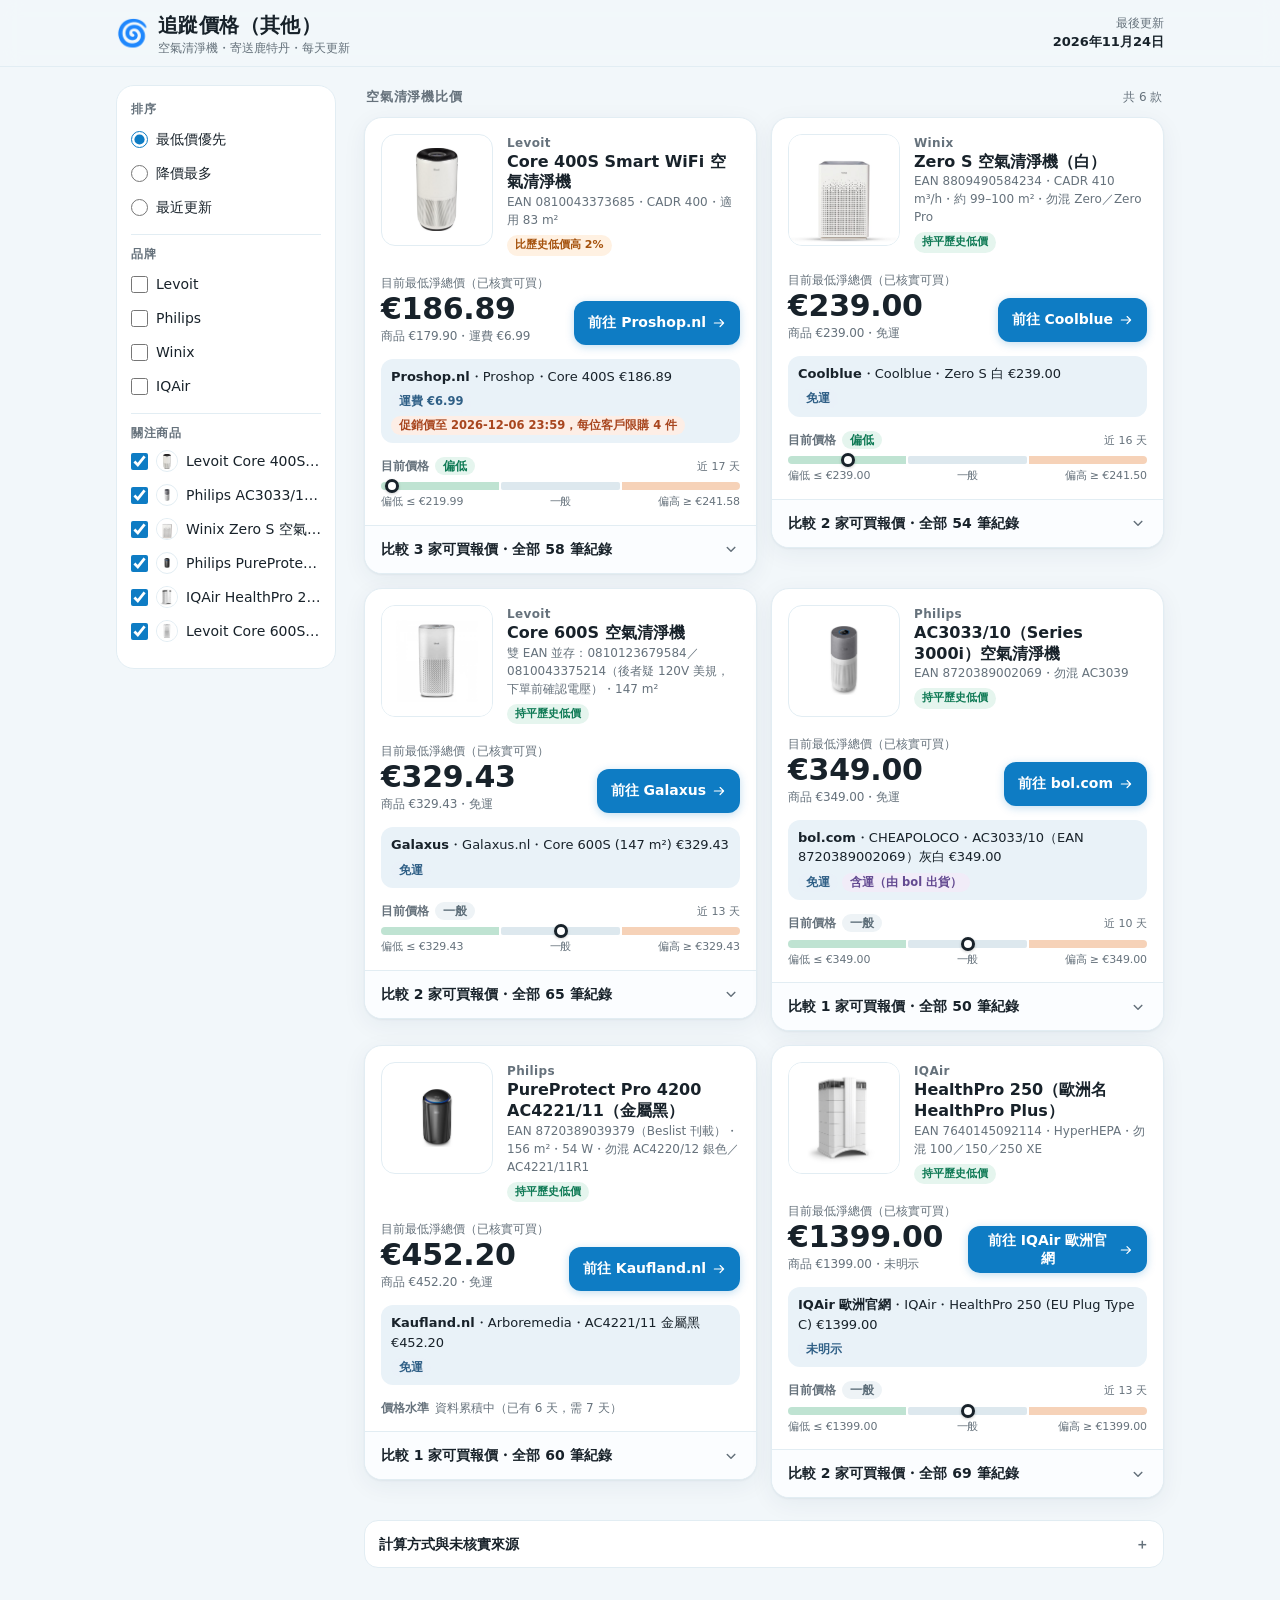
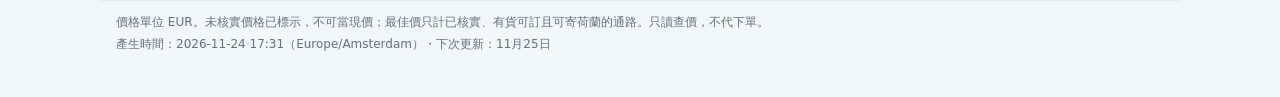
==== commit c774827f: "Auto build from Google Sheet (2026-11-24T16:31Z)" ====
--- a/index.html
+++ b/index.html
@@ -11,7 +11,7 @@
 <link rel="apple-touch-icon" sizes="180x180" href="apple-touch-icon.png?v=2">
 <link rel="manifest" href="manifest.webmanifest?v=1">
 <meta name="apple-mobile-web-app-title" content="追蹤價格（其他）">
-<link rel="stylesheet" href="assets/style.css?v=202611241126">
+<link rel="stylesheet" href="assets/style.css?v=202611241731">
 </head>
 <body>
 <header class="top">
@@ -22,7 +22,7 @@
 </header>
 <main class="wrap" id="app"><noscript>請開啟 JavaScript 以檢視價格。</noscript></main>
 <footer class="wrap foot" id="foot"></footer>
-<script id="site-data" type="application/json">{"title":"追蹤價格（其他）","site_sub":"空氣清淨機・寄送鹿特丹・每天更新","updated":"2026-11-24","updated_zh":"2026年11月24日","next":"2026-11-25","next_zh":"11月25日","generated_zh":"2026-11-24 11:26","location":"鹿特丹","products":[{"id":"levoit-core-400s","brand":"Levoit","name":"Core 400S Smart WiFi 空氣清淨機","desc":"EAN 0810043373685・CADR 400・適用 83 m²","image":"images/levoit-core-400s.jpg","date":"2026-11-24","best":{"shop":"Proshop.nl","seller":"Proshop","variant":"Core 400S","date":"2026-11-24","url":"https://www.proshop.nl/Klimaat-ventilator-en-airconditioning/Levoit-Core-400S-Smart-HEPA-Air-Purifier/3512638","price":179.9,"shipping":"6.99","shipping_label":"運費 €6.99","net":186.89,"verified":true,"verified_text":"yes","note":"新低：今日新核實 €179.90（未稅 €148.68），較前天 €249 大跌 €69.10；OP VOORRAAD 2 件有貨，2–4 工作天送達；含運總價 €186.89 為今日 400S 最佳價","tags":[{"k":"ship","t":"運費 €6.99"},{"k":"deal","t":"促銷價至 2026-12-06 23:59，每位客戶限購 4 件"}],"purchasable":true,"blocked_reason":"","status_text":"","carried":false},"badge":{"kind":"above","text":"比歷史低價高 2%","prev":183.92},"level":{"status":"ok","n":17,"level":"low","cur":186.89,"min":183.92,"p25":219.99,"p75":241.58,"max":251.87},"drop":25.8,"history":[{"date":"2026-11-08","net":251.87},{"date":"2026-11-09","net":183.92},{"date":"2026-11-10","net":212.81},{"date":"2026-11-11","net":241.58},{"date":"2026-11-12","net":241.58},{"date":"2026-11-13","net":241.58},{"date":"2026-11-14","net":241.58},{"date":"2026-11-15","net":241.58},{"date":"2026-11-16","net":241.58},{"date":"2026-11-17","net":241.58},{"date":"2026-11-18","net":241.58},{"date":"2026-11-19","net":241.58},{"date":"2026-11-20","net":186.89},{"date":"2026-11-21","net":241.58},{"date":"2026-11-22","net":219.99},{"date":"2026-11-23","net":241.58},{"date":"2026-11-24","net":186.89}],"offers":[{"shop":"Proshop.nl","seller":"Proshop","variant":"Core 400S","date":"2026-11-24","url":"https://www.proshop.nl/Klimaat-ventilator-en-airconditioning/Levoit-Core-400S-Smart-HEPA-Air-Purifier/3512638","price":179.9,"shipping":"6.99","shipping_label":"運費 €6.99","net":186.89,"verified":true,"verified_text":"yes","note":"新低：今日新核實 €179.90（未稅 €148.68），較前天 €249 大跌 €69.10；OP VOORRAAD 2 件有貨，2–4 工作天送達；含運總價 €186.89 為今日 400S 最佳價","tags":[{"k":"ship","t":"運費 €6.99"},{"k":"deal","t":"促銷價至 2026-12-06 23:59，每位客戶限購 4 件"}],"purchasable":true,"blocked_reason":"","status_text":"","carried":false},{"shop":"Galaxus.nl","seller":"Galaxus","variant":"Core 400S（EAN 0810043373685）","date":"2026-11-24","url":"https://www.galaxus.nl/en/s2/product/levoit-core-400s-83-m-air-purifier-21641268","price":241.58,"shipping":"0","shipping_label":"免運","net":241.58,"verified":true,"verified_text":"yes","note":"不變：仍€241.58；到貨窗 12/01–12/03（昨 11/27–12/02，延後），available in a few days（非即時現貨）；頁面顯示 1 件已訂購","tags":[{"k":"ship","t":"免運"}],"purchasable":true,"blocked_reason":"","status_text":"","carried":false},{"shop":"bol.com","seller":"De Online Retailer","variant":"Core 400S","date":"2026-11-24","url":"https://www.bol.com/nl/nl/p/levoit-core-400s-smart-hepa-luchtreiniger/9300000052331904/","price":265.0,"shipping":"0","shipping_label":"免運","net":265.0,"verified":true,"verified_text":"yes","note":"不變：仍€265；有貨，15:00前下單隔天到貨","tags":[{"k":"ship","t":"免運"},{"k":"cond","t":"含運"}],"purchasable":true,"blocked_reason":"","status_text":"","carried":false},{"shop":"Levoit 官網 DE","seller":"Levoit (levoit.de)","variant":"Core 400S","date":"2026-11-22","url":"https://levoit.de/products/levoit-core-400s-luftreiniger","price":219.99,"shipping":"DE境內免運","shipping_label":"DE境內免運","net":219.99,"verified":true,"verified_text":"yes","note":"不變：仍€219.99；運送頁明文只寄德國、不寄其他 EU 國家，不列可下單至荷蘭（本次完整搜尋重新核實）","tags":[{"k":"ship","t":"DE境內免運"}],"purchasable":true,"blocked_reason":"","status_text":"","carried":true},{"shop":"Kaufland.nl（刊載）","seller":"—","variant":"Core 400S","date":"2026-11-22","url":"https://www.kaufland.nl/product/418046443/","price":null,"shipping":"","shipping_label":"","net":null,"verified":false,"verified_text":"no","note":"未核實：beslist 刊 €350.75＋運€3.99、Kieskeurig 刊 €345.47＋運€9.35，兩站不一致；商品頁 Cloudflare「Toegang geblokkeerd」擋住","tags":[],"purchasable":false,"blocked_reason":"","status_text":"未核實","carried":true},{"shop":"bol.com","seller":"","variant":"Core 400S","date":"2026-11-12","url":"https://www.bol.com/nl/nl/p/levoit-core-400s-smart-hepa-luchtreiniger/9300000052331904/","price":null,"shipping":"","shipping_label":"","net":null,"verified":false,"verified_text":"","note":"no(今日IP封鎖未核實)","tags":[],"purchasable":false,"blocked_reason":"","status_text":"未核實","carried":true},{"shop":"bol.com","seller":"—","variant":"Core 400S","date":"2026-11-10","url":"","price":null,"shipping":"","shipping_label":"","net":null,"verified":false,"verified_text":"整頁Niet leverbaar無賣家供貨（11-08 De Online Retailer €274.99已消失）","note":"","tags":[{"k":"cond","t":"無"},{"k":"deal","t":"未查"}],"purchasable":false,"blocked_reason":"","status_text":"未核實","carried":true},{"shop":"Galaxus.nl","seller":"","variant":"Core 400S","date":"2026-11-09","url":"https://www.galaxus.nl/en/s2/product/levoit-core-400s-83-m-air-purifier-21641268","price":213.0,"shipping":"0","shipping_label":"免運","net":213.0,"verified":true,"verified_text":"yes","note":"本次直接確認（昨日僅刊載）；庫存5件；11/12送達","tags":[{"k":"ship","t":"免運"}],"purchasable":true,"blocked_reason":"","status_text":"","carried":true},{"shop":"Levoit.de 官方","seller":"","variant":"Core 400S","date":"2026-11-09","url":"https://levoit.de/products/levoit-core-400s-luftreiniger","price":219.99,"shipping":"0","shipping_label":"免運","net":219.99,"verified":true,"verified_text":"yes","note":"不變；不寄德國以外EU","tags":[{"k":"ship","t":"免運"},{"k":"cond","t":"僅德國境內免運"}],"purchasable":false,"blocked_reason":"不寄德國以外 EU","status_text":"不寄德國以外 EU","carried":true},{"shop":"bol.com","seller":"RoboHome","variant":"Core 400S","date":"2026-11-08","url":"https://www.bol.com/nl/nl/p/levoit-core-400s-smart-hepa-luchtreiniger/9300000052331904/","price":299.0,"shipping":"0","shipping_label":"免運","net":299.0,"verified":true,"verified_text":"yes","note":"週四到貨","tags":[{"k":"ship","t":"免運"},{"k":"cond","t":"含運"}],"purchasable":true,"blocked_reason":"","status_text":"","carried":true},{"shop":"Kaufland Marketplace","seller":"","variant":"Core 400S","date":"2026-11-08","url":"","price":343.99,"shipping":"0","shipping_label":"免運","net":343.99,"verified":false,"verified_text":"no(Kieskeurig/Beslist刊載)","note":"6-8天以上","tags":[{"k":"ship","t":"免運"},{"k":"cond","t":"免運（比價站刊載）"}],"purchasable":false,"blocked_reason":"","status_text":"未核實","carried":true},{"shop":"bol.com","seller":"EFI GLOBAL STORE","variant":"Core 400S","date":"2026-11-08","url":"https://www.bol.com/nl/nl/p/levoit-core-400s-smart-hepa-luchtreiniger/9300000052331904/","price":356.36,"shipping":"0","shipping_label":"免運","net":356.36,"verified":true,"verified_text":"yes","note":"最晚11/19到貨","tags":[{"k":"ship","t":"免運"},{"k":"cond","t":"含運"}],"purchasable":true,"blocked_reason":"","status_text":"","carried":true}],"rows":[{"shop":"Galaxus.nl","seller":"Galaxus","variant":"Core 400S（EAN 0810043373685）","date":"2026-11-24","url":"https://www.galaxus.nl/en/s2/product/levoit-core-400s-83-m-air-purifier-21641268","price":241.58,"shipping":"0","shipping_label":"免運","net":241.58,"verified":true,"verified_text":"yes","note":"不變：仍€241.58；到貨窗 12/01–12/03（昨 11/27–12/02，延後），available in a few days（非即時現貨）；頁面顯示 1 件已訂購","tags":[{"k":"ship","t":"免運"}],"purchasable":true,"blocked_reason":"","status_text":"","carried":false},{"shop":"Proshop.nl","seller":"Proshop","variant":"Core 400S","date":"2026-11-24","url":"https://www.proshop.nl/Klimaat-ventilator-en-airconditioning/Levoit-Core-400S-Smart-HEPA-Air-Purifier/3512638","price":179.9,"shipping":"6.99","shipping_label":"運費 €6.99","net":186.89,"verified":true,"verified_text":"yes","note":"新低：今日新核實 €179.90（未稅 €148.68），較前天 €249 大跌 €69.10；OP VOORRAAD 2 件有貨，2–4 工作天送達；含運總價 €186.89 為今日 400S 最佳價","tags":[{"k":"ship","t":"運費 €6.99"},{"k":"deal","t":"促銷價至 2026-12-06 23:59，每位客戶限購 4 件"}],"purchasable":true,"blocked_reason":"","status_text":"","carried":false},{"shop":"bol.com","seller":"De Online Retailer","variant":"Core 400S","date":"2026-11-24","url":"https://www.bol.com/nl/nl/p/levoit-core-400s-smart-hepa-luchtreiniger/9300000052331904/","price":265.0,"shipping":"0","shipping_label":"免運","net":265.0,"verified":true,"verified_text":"yes","note":"不變：仍€265；有貨，15:00前下單隔天到貨","tags":[{"k":"ship","t":"免運"},{"k":"cond","t":"含運"}],"purchasable":true,"blocked_reason":"","status_text":"","carried":false},{"shop":"Galaxus.nl","seller":"Galaxus","variant":"Core 400S（EAN 0810043373685）","date":"2026-11-23","url":"https://www.galaxus.nl/en/s2/product/levoit-core-400s-83-m-air-purifier-21641268","price":241.58,"shipping":"0","shipping_label":"免運","net":241.58,"verified":true,"verified_text":"yes","note":"不變：仍€241.58；到貨窗 11/27–12/02，available in a few days（非即時現貨）；近 30 天已售 5 件","tags":[{"k":"ship","t":"免運"}],"purchasable":true,"blocked_reason":"","status_text":"","carried":false},{"shop":"Proshop.nl","seller":"Proshop","variant":"Core 400S","date":"2026-11-23","url":"https://www.proshop.nl/Klimaat-ventilator-en-airconditioning/Levoit-Core-400S-Smart-HEPA-Air-Purifier/3512638","price":null,"shipping":"","shipping_label":"","net":null,"verified":false,"verified_text":"no","note":"今日無法核實：Cloudflare Turnstile 驗證多次未通過，全站性阻擋；昨 €249＋運€6.99＝€255.99 不得沿用","tags":[],"purchasable":false,"blocked_reason":"","status_text":"未核實","carried":false},{"shop":"bol.com","seller":"De Online Retailer","variant":"Core 400S","date":"2026-11-23","url":"https://www.bol.com/nl/nl/p/levoit-core-400s-smart-hepa-luchtreiniger/9300000052331904/","price":265.0,"shipping":"0","shipping_label":"免運","net":265.0,"verified":true,"verified_text":"yes","note":"不變：仍€265；有貨，15:00前下單明天（11/24）到貨；另有 2 個 partner","tags":[{"k":"ship","t":"免運"},{"k":"cond","t":"含運"}],"purchasable":true,"blocked_reason":"","status_text":"","carried":false},{"shop":"Galaxus.nl","seller":"Galaxus","variant":"Core 400S（EAN 0810043373685）","date":"2026-11-22","url":"https://www.galaxus.nl/en/s2/product/levoit-core-400s-83-m-air-purifier-21641268","price":241.58,"shipping":"0","shipping_label":"免運","net":241.58,"verified":true,"verified_text":"yes","note":"不變：仍€241.58；到貨窗 11/27–12/02，供應商現貨10件以上","tags":[{"k":"ship","t":"免運"}],"purchasable":true,"blocked_reason":"","status_text":"","carried":false},{"shop":"Proshop.nl","seller":"Proshop","variant":"Core 400S","date":"2026-11-22","url":"https://www.proshop.nl/Klimaat-ventilator-en-airconditioning/Levoit-Core-400S-Smart-HEPA-Air-Purifier/3512638","price":249.0,"shipping":"6.99","shipping_label":"運費 €6.99","net":255.99,"verified":true,"verified_text":"yes","note":"漲價：€179.90 促銷價已售罄，現價 €249＋運€6.99＝€255.99；外部倉庫 5–7 工作天，預計 11/24 到自有倉庫","tags":[{"k":"ship","t":"運費 €6.99"},{"k":"deal","t":"Black Friday -27%（€179.90 已售罄）"}],"purchasable":false,"blocked_reason":"","status_text":"缺貨／不可訂","carried":false},{"shop":"bol.com","seller":"De Online Retailer","variant":"Core 400S","date":"2026-11-22","url":"https://www.bol.com/nl/nl/p/levoit-core-400s-smart-hepa-luchtreiniger/9300000052331904/","price":265.0,"shipping":"0","shipping_label":"免運","net":265.0,"verified":true,"verified_text":"yes","note":"不變：仍€265；有貨，23:59前下單週二（11/24）到貨","tags":[{"k":"ship","t":"免運"},{"k":"cond","t":"含運"}],"purchasable":true,"blocked_reason":"","status_text":"","carried":false},{"shop":"Kaufland.nl（刊載）","seller":"—","variant":"Core 400S","date":"2026-11-22","url":"https://www.kaufland.nl/product/418046443/","price":null,"shipping":"","shipping_label":"","net":null,"verified":false,"verified_text":"no","note":"未核實：beslist 刊 €350.75＋運€3.99、Kieskeurig 刊 €345.47＋運€9.35，兩站不一致；商品頁 Cloudflare「Toegang geblokkeerd」擋住","tags":[],"purchasable":false,"blocked_reason":"","status_text":"未核實","carried":false},{"shop":"Levoit 官網 DE","seller":"Levoit (levoit.de)","variant":"Core 400S","date":"2026-11-22","url":"https://levoit.de/products/levoit-core-400s-luftreiniger","price":219.99,"shipping":"DE境內免運","shipping_label":"DE境內免運","net":219.99,"verified":true,"verified_text":"yes","note":"不變：仍€219.99；運送頁明文只寄德國、不寄其他 EU 國家，不列可下單至荷蘭（本次完整搜尋重新核實）","tags":[{"k":"ship","t":"DE境內免運"}],"purchasable":true,"blocked_reason":"","status_text":"","carried":false},{"shop":"Galaxus.nl","seller":"Galaxus","variant":"Core 400S（EAN 0810043373685）","date":"2026-11-21","url":"https://www.galaxus.nl/en/s2/product/levoit-core-400s-83-m-air-purifier-21641268","price":241.58,"shipping":"0","shipping_label":"免運","net":241.58,"verified":true,"verified_text":"yes","note":"不變：仍€241.58；到貨窗延後至11/27–12/02（昨11/25–11/28），供應商現貨10件以上","tags":[{"k":"ship","t":"免運"}],"purchasable":true,"blocked_reason":"","status_text":"","carried":false},{"shop":"Proshop.nl","seller":"Proshop","variant":"Core 400S","date":"2026-11-21","url":"https://www.proshop.nl/Klimaat-ventilator-en-airconditioning/Levoit-Core-400S-Smart-HEPA-Air-Purifier/3512638","price":null,"shipping":"","shipping_label":"","net":null,"verified":false,"verified_text":"no","note":"今日無法核實：Cloudflare Turnstile 多次驗證皆重置（Ray ID a5de7c5d1b43de93）；昨€179.90＋運€6.99 Black Friday 新低不得沿用","tags":[],"purchasable":false,"blocked_reason":"","status_text":"未核實","carried":false},{"shop":"bol.com","seller":"De Online Retailer","variant":"Core 400S","date":"2026-11-21","url":"https://www.bol.com/nl/nl/p/levoit-core-400s-smart-hepa-luchtreiniger/9300000052331904/","price":265.0,"shipping":"0","shipping_label":"免運","net":265.0,"verified":true,"verified_text":"yes","note":"降價€269→€265（-€4）；有貨，23:59前下單週二（11/24）到貨；主頁面未見 RoboHome €299 報價","tags":[{"k":"ship","t":"免運"},{"k":"cond","t":"含運"}],"purchasable":true,"blocked_reason":"","status_text":"","carried":false},{"shop":"Galaxus.nl","seller":"Galaxus","variant":"Core 400S（EAN 0810043373685）","date":"2026-11-20","url":"https://www.galaxus.nl/en/s2/product/levoit-core-400s-83-m-air-purifier-21641268","price":241.58,"shipping":"0","shipping_label":"免運","net":241.58,"verified":true,"verified_text":"yes","note":"不變：仍€241.58；預計11/25–11/28到貨，1件已訂","tags":[{"k":"ship","t":"免運"}],"purchasable":true,"blocked_reason":"","status_text":"","carried":false},{"shop":"Proshop.nl","seller":"Proshop","variant":"Core 400S","date":"2026-11-20","url":"https://www.proshop.nl/Klimaat-ventilator-en-airconditioning/Levoit-Core-400S-Smart-HEPA-Air-Purifier/3512638","price":179.9,"shipping":"6.99","shipping_label":"運費 €6.99","net":186.89,"verified":true,"verified_text":"yes","note":"新低：€249→€179.90（Black Friday -27%）；僅剩1件，2-4工作天到貨；每客限購4件；EAN 0810043373685、型號HEAPAPLVSEU0072；11-12曾停售、11-18/19 Cloudflare擋住未核實，今日直接開頁確認。注意：頁面規格表另標示 120V/60Hz，與歐規型號 HEAPAPLVSEU0072／EAN 0810043373685 矛盾，疑為 Proshop 規格表誤植，下單前宜確認。","tags":[{"k":"ship","t":"運費 €6.99"},{"k":"deal","t":"-27% 促銷至 2026-12-06"}],"purchasable":true,"blocked_reason":"","status_text":"","carried":false},{"shop":"bol.com","seller":"De Online Retailer","variant":"Core 400S","date":"2026-11-20","url":"https://www.bol.com/nl/nl/p/levoit-core-400s-smart-hepa-luchtreiniger/9300000052331904/","price":269.0,"shipping":"0","shipping_label":"免運","net":269.0,"verified":true,"verified_text":"yes","note":"不變：仍€269；有貨，15:00前下單明日（11/21）到貨；另有第2位賣家RoboHome €299，週二（11/24）到貨","tags":[{"k":"ship","t":"免運"},{"k":"cond","t":"含運"}],"purchasable":true,"blocked_reason":"","status_text":"","carried":false},{"shop":"Galaxus.nl","seller":"Galaxus","variant":"Core 400S（EAN 0810043373685）","date":"2026-11-19","url":"https://www.galaxus.nl/en/s2/product/levoit-core-400s-83-m-air-purifier-21641268","price":241.58,"shipping":"0","shipping_label":"免運","net":241.58,"verified":true,"verified_text":"yes","note":"不變：仍€241.58；預計11/25–11/28到貨，2件已訂","tags":[{"k":"ship","t":"免運"}],"purchasable":true,"blocked_reason":"","status_text":"","carried":false},{"shop":"Proshop.nl","seller":"Proshop","variant":"Core 400S","date":"2026-11-19","url":"https://www.proshop.nl/Klimaat-ventilator-en-airconditioning/Levoit-Core-400S-Smart-HEPA-Air-Purifier/3512638","price":null,"shipping":"","shipping_label":"","net":null,"verified":false,"verified_text":"no","note":"今日無法核實：Cloudflare Turnstile 五次驗證皆未通過（Ray ID a5cdff38ae8043ef）；11-12「niet meer leverbaar」停售未能重新確認，不沿用舊價當現價","tags":[],"purchasable":false,"blocked_reason":"","status_text":"未核實","carried":false},{"shop":"bol.com","seller":"De Online Retailer","variant":"Core 400S","date":"2026-11-19","url":"https://www.bol.com/nl/nl/p/levoit-core-400s-smart-hepa-luchtreiniger/9300000052331904/","price":269.0,"shipping":"0","shipping_label":"免運","net":269.0,"verified":true,"verified_text":"yes","note":"不變：仍€269；有貨，15:00前下單明日（11/20）到貨；另有第2位賣家RoboHome €299，15:00前下單週六（11/21）到貨","tags":[{"k":"ship","t":"免運"},{"k":"cond","t":"含運"}],"purchasable":true,"blocked_reason":"","status_text":"","carried":false},{"shop":"Galaxus.nl","seller":"Galaxus","variant":"Core 400S（EAN 0810043373685）","date":"2026-11-18","url":"https://www.galaxus.nl/en/s2/product/levoit-core-400s-83-m-air-purifier-21641268","price":241.58,"shipping":"0","shipping_label":"免運","net":241.58,"verified":true,"verified_text":"yes","note":"不變：仍€241.58；預計11/25–11/28到貨，2件已訂","tags":[{"k":"ship","t":"免運"}],"purchasable":true,"blocked_reason":"","status_text":"","carried":false},{"shop":"Proshop.nl","seller":"Proshop","variant":"Core 400S","date":"2026-11-18","url":"https://www.proshop.nl/Klimaat-ventilator-en-airconditioning/Levoit-Core-400S-Smart-HEPA-Air-Purifier/3512638","price":null,"shipping":"","shipping_label":"","net":null,"verified":false,"verified_text":"no","note":"今日無法核實：Cloudflare驗證四次皆未通過（Ray ID a5c5be0efe3a6a5e）；昨日「Het product is niet meer leverbaar」停售未能重新確認，不沿用舊價當現價","tags":[],"purchasable":false,"blocked_reason":"","status_text":"未核實","carried":false},{"shop":"bol.com","seller":"De Online Retailer","variant":"Core 400S","date":"2026-11-18","url":"https://www.bol.com/nl/nl/p/levoit-core-400s-smart-hepa-luchtreiniger/9300000052331904/","price":269.0,"shipping":"0","shipping_label":"免運","net":269.0,"verified":true,"verified_text":"yes","note":"不變：仍€269；有貨，15:00前下單明日（11/19）到貨；另有第2位賣家RoboHome €299，23:59前下單週六（11/21）到貨","tags":[{"k":"ship","t":"免運"},{"k":"cond","t":"含運"}],"purchasable":true,"blocked_reason":"","status_text":"","carried":false},{"shop":"Galaxus.nl","seller":"Galaxus","variant":"Core 400S（EAN 0810043373685）","date":"2026-11-17","url":"https://www.galaxus.nl/en/s2/product/levoit-core-400s-83-m-air-purifier-21641268","price":241.58,"shipping":"0","shipping_label":"免運","net":241.58,"verified":true,"verified_text":"yes","note":"不變：仍€241.58；預計11/25–11/28到貨，2件已訂","tags":[{"k":"ship","t":"免運"}],"purchasable":true,"blocked_reason":"","status_text":"","carried":false},{"shop":"Proshop.nl","seller":"Proshop","variant":"Core 400S","date":"2026-11-17","url":"https://www.proshop.nl/Klimaat-ventilator-en-airconditioning/Levoit-Core-400S-Smart-HEPA-Air-Purifier/3512638","price":null,"shipping":"","shipping_label":"","net":null,"verified":false,"verified_text":"","note":"yes","tags":[],"purchasable":false,"blocked_reason":"","status_text":"未核實","carried":false},{"shop":"bol.com","seller":"De Online Retailer","variant":"Core 400S","date":"2026-11-17","url":"https://www.bol.com/nl/nl/p/levoit-core-400s-smart-hepa-luchtreiniger/9300000052331904/","price":269.0,"shipping":"0","shipping_label":"免運","net":269.0,"verified":true,"verified_text":"yes","note":"不變：仍€269；有貨，15:00前下單明日（11/18）到貨；另有第2位賣家RoboHome €299，23:59前下單週五（11/20）到貨","tags":[{"k":"ship","t":"免運"},{"k":"cond","t":"含運"}],"purchasable":true,"blocked_reason":"","status_text":"","carried":false},{"shop":"Galaxus.nl","seller":"Galaxus","variant":"Core 400S（EAN 0810043373685）","date":"2026-11-16","url":"https://www.galaxus.nl/en/s2/product/levoit-core-400s-83-m-air-purifier-21641268","price":241.58,"shipping":"0","shipping_label":"免運","net":241.58,"verified":true,"verified_text":"yes","note":"不變：仍€241.58；預計11/25–11/28到貨，3件已訂","tags":[{"k":"ship","t":"免運"}],"purchasable":true,"blocked_reason":"","status_text":"","carried":false},{"shop":"Proshop.nl","seller":"Proshop","variant":"Core 400S","date":"2026-11-16","url":"https://www.proshop.nl/Klimaat-ventilator-en-airconditioning/Levoit-Core-400S-Smart-HEPA-Air-Purifier/3512638","price":null,"shipping":"","shipping_label":"","net":null,"verified":false,"verified_text":"","note":"yes","tags":[],"purchasable":false,"blocked_reason":"","status_text":"未核實","carried":false},{"shop":"bol.com","seller":"De Online Retailer","variant":"Core 400S","date":"2026-11-16","url":"https://www.bol.com/nl/nl/p/levoit-core-400s-smart-hepa-luchtreiniger/9300000052331904/","price":269.0,"shipping":"0","shipping_label":"免運","net":269.0,"verified":true,"verified_text":"yes","note":"不變：仍€269；有貨，15:00前下單明日（11/17）到貨；頁面註另有第2位賣家（RoboHome €299為昨日資訊、今日未再展開確認）","tags":[{"k":"ship","t":"免運"},{"k":"cond","t":"含運"}],"purchasable":true,"blocked_reason":"","status_text":"","carried":false},{"shop":"Galaxus.nl","seller":"Galaxus","variant":"Core 400S（EAN 0810043373685）","date":"2026-11-15","url":"https://www.galaxus.nl/en/s2/product/levoit-core-400s-83-m-air-purifier-21641268","price":241.58,"shipping":"0","shipping_label":"免運","net":241.58,"verified":true,"verified_text":"yes","note":"不變：仍€241.58；預計11/25–11/28到貨，3件已訂","tags":[{"k":"ship","t":"免運"}],"purchasable":true,"blocked_reason":"","status_text":"","carried":false},{"shop":"Proshop.nl","seller":"Proshop","variant":"Core 400S","date":"2026-11-15","url":"https://www.proshop.nl/Klimaat-ventilator-en-airconditioning/Levoit-Core-400S-Smart-HEPA-Air-Purifier/3512638","price":null,"shipping":"","shipping_label":"","net":null,"verified":false,"verified_text":"","note":"yes","tags":[],"purchasable":false,"blocked_reason":"","status_text":"未核實","carried":false},{"shop":"bol.com","seller":"De Online Retailer","variant":"Core 400S","date":"2026-11-15","url":"https://www.bol.com/nl/nl/p/levoit-core-400s-smart-hepa-luchtreiniger/9300000052331904/","price":269.0,"shipping":"0","shipping_label":"免運","net":269.0,"verified":true,"verified_text":"yes","note":"不變：仍€269；有貨，23:59前下單週二（11/17）到貨；另有第2位賣家RoboHome €299週四到貨","tags":[{"k":"ship","t":"免運"},{"k":"cond","t":"含運"}],"purchasable":true,"blocked_reason":"","status_text":"","carried":false},{"shop":"Galaxus.nl","seller":"Galaxus","variant":"Core 400S","date":"2026-11-14","url":"https://www.galaxus.nl/en/s2/product/levoit-core-400s-83-m-air-purifier-21641268","price":241.58,"shipping":"0","shipping_label":"免運","net":241.58,"verified":true,"verified_text":"yes","note":"不變：仍€241.58；預計11/25–11/28到貨，3件已訂","tags":[{"k":"ship","t":"免運"}],"purchasable":true,"blocked_reason":"","status_text":"","carried":false},{"shop":"Proshop.nl","seller":"Proshop","variant":"Core 400S","date":"2026-11-14","url":"https://www.proshop.nl/Klimaat-ventilator-en-airconditioning/Levoit-Core-400S-Smart-HEPA-Air-Purifier/3512638","price":null,"shipping":"","shipping_label":"","net":null,"verified":false,"verified_text":"","note":"yes","tags":[],"purchasable":false,"blocked_reason":"","status_text":"未核實","carried":false},{"shop":"bol.com","seller":"De Online Retailer","variant":"Core 400S","date":"2026-11-14","url":"https://www.bol.com/nl/nl/p/levoit-core-400s-smart-hepa-luchtreiniger/9300000052331904/","price":269.0,"shipping":"0","shipping_label":"免運","net":269.0,"verified":true,"verified_text":"yes","note":"不變：仍€269；有貨，23:59前下單週二到貨；頁面註另有第2位賣家、價格未顯示（bol一度Access blocked，換環境後恢復）","tags":[{"k":"ship","t":"免運"},{"k":"cond","t":"含運"}],"purchasable":true,"blocked_reason":"","status_text":"","carried":false},{"shop":"Galaxus.nl","seller":"Galaxus","variant":"Core 400S","date":"2026-11-13","url":"https://www.galaxus.nl/en/s2/product/levoit-core-400s-83-m-air-purifier-21641268","price":241.58,"shipping":"0","shipping_label":"免運","net":241.58,"verified":true,"verified_text":"yes","note":"不變：仍€241.58；預計11/25–11/28到貨，3件已訂","tags":[{"k":"ship","t":"免運"}],"purchasable":true,"blocked_reason":"","status_text":"","carried":false},{"shop":"Proshop.nl","seller":"Proshop","variant":"Core 400S","date":"2026-11-13","url":"https://www.proshop.nl/Klimaat-ventilator-en-airconditioning/Levoit-Core-400S-Smart-HEPA-Air-Purifier/3512638","price":null,"shipping":"","shipping_label":"","net":null,"verified":true,"verified_text":"yes","note":"不變：仍「Het product is niet meer leverbaar」停售；-27%標籤仍在，€179.90僅見於結構化資料、不採為現價","tags":[],"purchasable":false,"blocked_reason":"","status_text":"無報價","carried":false},{"shop":"bol.com","seller":"De Online Retailer","variant":"Core 400S","date":"2026-11-13","url":"https://www.bol.com/nl/nl/p/levoit-core-400s-smart-hepa-luchtreiniger/9300000052331904/","price":269.0,"shipping":"0","shipping_label":"免運","net":269.0,"verified":true,"verified_text":"yes","note":"變化：恢復有貨（11-10整頁Niet leverbaar）；15:00前下單明日到貨；頁面註另有第2位賣家、價格未顯示；18天前快取€259.99已過時不採","tags":[{"k":"ship","t":"免運"},{"k":"cond","t":"含運"}],"purchasable":true,"blocked_reason":"","status_text":"","carried":false},{"shop":"Galaxus.nl","seller":"Galaxus","variant":"Core 400S","date":"2026-11-12","url":"https://www.galaxus.nl/en/s2/product/levoit-core-400s-83-m-air-purifier-21641268","price":241.58,"shipping":"0","shipping_label":"免運","net":241.58,"verified":true,"verified_text":"yes","note":"不變：仍€241.58；預計11/25–11/28到貨（同昨日），4件已訂","tags":[{"k":"ship","t":"免運"}],"purchasable":true,"blocked_reason":"","status_text":"","carried":false},{"shop":"Proshop.nl","seller":"Proshop","variant":"Core 400S","date":"2026-11-12","url":"https://www.proshop.nl/Klimaat-ventilator-en-airconditioning/Levoit-Core-400S-Smart-HEPA-Air-Purifier/3512638","price":null,"shipping":"","shipping_label":"","net":null,"verified":false,"verified_text":"","note":"yes","tags":[],"purchasable":false,"blocked_reason":"","status_text":"未核實","carried":false},{"shop":"bol.com","seller":"","variant":"Core 400S","date":"2026-11-12","url":"https://www.bol.com/nl/nl/p/levoit-core-400s-smart-hepa-luchtreiniger/9300000052331904/","price":null,"shipping":"","shipping_label":"","net":null,"verified":false,"verified_text":"","note":"no(今日IP封鎖未核實)","tags":[],"purchasable":false,"blocked_reason":"","status_text":"未核實","carried":false},{"shop":"Galaxus.nl","seller":"Galaxus","variant":"Core 400S","date":"2026-11-11","url":"https://www.galaxus.nl/en/s2/product/levoit-core-400s-83-m-air-purifier-21641268","price":241.58,"shipping":"0","shipping_label":"免運","net":241.58,"verified":true,"verified_text":"yes","note":"漲€28.77（昨€212.81）；5件現貨已無，預計11/25–11/28到貨","tags":[{"k":"ship","t":"免運"}],"purchasable":true,"blocked_reason":"","status_text":"","carried":false},{"shop":"Proshop.nl","seller":"Proshop","variant":"Core 400S","date":"2026-11-11","url":"https://www.proshop.nl/Klimaat-ventilator-en-airconditioning/Levoit-Core-400S-Smart-HEPA-Air-Purifier/3512638","price":null,"shipping":"","shipping_label":"","net":null,"verified":false,"verified_text":"","note":"no(Cloudflare驗證未過)","tags":[],"purchasable":false,"blocked_reason":"","status_text":"未核實","carried":false},{"shop":"bol.com","seller":"","variant":"Core 400S","date":"2026-11-11","url":"https://www.bol.com/nl/nl/p/levoit-core-400s-smart-hepa-luchtreiniger/9300000052331904/","price":null,"shipping":"","shipping_label":"","net":null,"verified":false,"verified_text":"","note":"no(今日IP封鎖未核實)","tags":[],"purchasable":false,"blocked_reason":"","status_text":"未核實","carried":false},{"shop":"Proshop.nl","seller":"Proshop","variant":"Core 400S","date":"2026-11-10","url":"","price":249.0,"shipping":"6.99","shipping_label":"運費 €6.99","net":255.99,"verified":true,"verified_text":"yes(商品頁實查)","note":"促銷€179.90已售罄(actieproduct uitverkocht；活動字面至12/06但促銷庫存耗盡)；改Bestelproduct 8-9工作天","tags":[{"k":"ship","t":"運費 €6.99"},{"k":"cond","t":"無條件"}],"purchasable":false,"blocked_reason":"","status_text":"缺貨／不可訂","carried":false},{"shop":"Galaxus.nl","seller":"Galaxus","variant":"Core 400S","date":"2026-11-10","url":"","price":212.81,"shipping":"0","shipping_label":"免運","net":212.81,"verified":true,"verified_text":"yes(商品頁實查)","note":"現貨5件；目前最低可買","tags":[{"k":"ship","t":"免運"}],"purchasable":true,"blocked_reason":"","status_text":"","carried":false},{"shop":"bol.com","seller":"—","variant":"Core 400S","date":"2026-11-10","url":"","price":null,"shipping":"","shipping_label":"","net":null,"verified":false,"verified_text":"整頁Niet leverbaar無賣家供貨（11-08 De Online Retailer €274.99已消失）","note":"","tags":[{"k":"cond","t":"無"},{"k":"deal","t":"未查"}],"purchasable":false,"blocked_reason":"","status_text":"未核實","carried":false},{"shop":"Proshop.nl","seller":"Proshop","variant":"Core 400S","date":"2026-11-09","url":"https://www.proshop.nl/Klimaat-ventilator-en-airconditioning/Levoit-Core-400S-Smart-HEPA-Air-Purifier/3512638","price":179.9,"shipping":"6.99","shipping_label":"運費 €6.99","net":183.92,"verified":true,"verified_text":"yes","note":"新低；僅剩1件；2-3工作天；淨價=186.89-返現估2.97","tags":[{"k":"ship","t":"運費 €6.99"},{"k":"deal","t":"-27%促銷(原價€249)至2026-12-06"},{"k":"cash","t":"Woolsocks 返現約 €2.97","p":"Woolsocks"}],"purchasable":true,"blocked_reason":"","status_text":"","carried":false},{"shop":"Galaxus.nl","seller":"","variant":"Core 400S","date":"2026-11-09","url":"https://www.galaxus.nl/en/s2/product/levoit-core-400s-83-m-air-purifier-21641268","price":213.0,"shipping":"0","shipping_label":"免運","net":213.0,"verified":true,"verified_text":"yes","note":"本次直接確認（昨日僅刊載）；庫存5件；11/12送達","tags":[{"k":"ship","t":"免運"}],"purchasable":true,"blocked_reason":"","status_text":"","carried":false},{"shop":"Levoit.de 官方","seller":"","variant":"Core 400S","date":"2026-11-09","url":"https://levoit.de/products/levoit-core-400s-luftreiniger","price":219.99,"shipping":"0","shipping_label":"免運","net":219.99,"verified":true,"verified_text":"yes","note":"不變；不寄德國以外EU","tags":[{"k":"ship","t":"免運"},{"k":"cond","t":"僅德國境內免運"}],"purchasable":false,"blocked_reason":"不寄德國以外 EU","status_text":"不寄德國以外 EU","carried":false},{"shop":"bol.com","seller":"De Online Retailer","variant":"Core 400S","date":"2026-11-09","url":"","price":274.99,"shipping":"","shipping_label":"","net":274.99,"verified":false,"verified_text":"no(今日未核實)","note":"昨日€274.99含運，今日無法確認","tags":[{"k":"cond","t":"（昨日價）"},{"k":"deal","t":"未核實：bol今日IP封鎖"}],"purchasable":false,"blocked_reason":"","status_text":"未核實","carried":false},{"shop":"Galaxus.nl","seller":"","variant":"Core 400S（EAN 0810043373685）","date":"2026-11-08","url":"","price":213.15,"shipping":"0","shipping_label":"免運","net":213.15,"verified":false,"verified_text":"no(Beslist/Tweakers刊載一致；官網直接查被擋)","note":"約2-3天到貨","tags":[{"k":"ship","t":"免運"}],"purchasable":false,"blocked_reason":"","status_text":"未核實","carried":false},{"shop":"Proshop.nl","seller":"Proshop","variant":"Core 400S","date":"2026-11-08","url":"https://www.proshop.nl/Klimaat-ventilator-en-airconditioning/Levoit-Core-400S-Smart-HEPA-Air-Purifier/3512638","price":249.0,"shipping":"6.99","shipping_label":"運費 €6.99","net":251.87,"verified":true,"verified_text":"yes","note":"有現貨4件；淨價=255.99-返現估4.12；2-3工作天","tags":[{"k":"ship","t":"運費 €6.99"},{"k":"cash","t":"Woolsocks 返現約 €4.12","p":"Woolsocks"}],"purchasable":true,"blocked_reason":"","status_text":"","carried":false},{"shop":"bol.com","seller":"De Online Retailer","variant":"Core 400S","date":"2026-11-08","url":"https://www.bol.com/nl/nl/p/levoit-core-400s-smart-hepa-luchtreiniger/9300000052331904/","price":274.99,"shipping":"0","shipping_label":"免運","net":274.99,"verified":true,"verified_text":"yes","note":"有現貨；23:59前下單週二到","tags":[{"k":"ship","t":"免運"},{"k":"cond","t":"含運"}],"purchasable":true,"blocked_reason":"","status_text":"","carried":false},{"shop":"bol.com","seller":"RoboHome","variant":"Core 400S","date":"2026-11-08","url":"https://www.bol.com/nl/nl/p/levoit-core-400s-smart-hepa-luchtreiniger/9300000052331904/","price":299.0,"shipping":"0","shipping_label":"免運","net":299.0,"verified":true,"verified_text":"yes","note":"週四到貨","tags":[{"k":"ship","t":"免運"},{"k":"cond","t":"含運"}],"purchasable":true,"blocked_reason":"","status_text":"","carried":false},{"shop":"bol.com","seller":"EFI GLOBAL STORE","variant":"Core 400S","date":"2026-11-08","url":"https://www.bol.com/nl/nl/p/levoit-core-400s-smart-hepa-luchtreiniger/9300000052331904/","price":356.36,"shipping":"0","shipping_label":"免運","net":356.36,"verified":true,"verified_text":"yes","note":"最晚11/19到貨","tags":[{"k":"ship","t":"免運"},{"k":"cond","t":"含運"}],"purchasable":true,"blocked_reason":"","status_text":"","carried":false},{"shop":"Kaufland Marketplace","seller":"","variant":"Core 400S","date":"2026-11-08","url":"","price":343.99,"shipping":"0","shipping_label":"免運","net":343.99,"verified":false,"verified_text":"no(Kieskeurig/Beslist刊載)","note":"6-8天以上","tags":[{"k":"ship","t":"免運"},{"k":"cond","t":"免運（比價站刊載）"}],"purchasable":false,"blocked_reason":"","status_text":"未核實","carried":false},{"shop":"Levoit.de 官方","seller":"","variant":"Core 400S","date":"2026-11-08","url":"https://levoit.de/products/levoit-core-400s-luftreiniger","price":219.99,"shipping":"0","shipping_label":"免運","net":219.99,"verified":true,"verified_text":"yes","note":"官方明寫不寄其他EU國家，Rotterdam買不到，僅參考","tags":[{"k":"ship","t":"免運"},{"k":"cond","t":"僅德國境內免運"},{"k":"deal","t":"電子報15%（未使用）"}],"purchasable":false,"blocked_reason":"不寄德國以外 EU","status_text":"不寄德國以外 EU","carried":false}],"record_count":58,"shop_count":3,"main_count":3},{"id":"philips-ac3033","brand":"Philips","name":"AC3033/10（Series 3000i）空氣清淨機","desc":"EAN 8720389002069・勿混 AC3039","image":"images/philips-ac3033.jpg","date":"2026-11-24","best":{"shop":"bol.com","seller":"CHEAPOLOCO","variant":"AC3033/10（EAN 8720389002069）灰白","date":"2026-11-24","url":"https://www.bol.com/nl/nl/p/philips-luchtzuiveraar-zuivert-de-lucht-in-ruimten-tot-135-m/9200000115917234/","price":349.0,"shipping":"0","shipping_label":"免運","net":349.0,"verified":true,"verified_text":"yes","note":"變化：灰白款重新有貨，€349（建議價 €499.99），賣家 CHEAPOLOCO（8.4），由 bol 出貨含運，23:59 前下單週五 11/27 到貨；純白仍 Niet leverbaar（點純白會跳至 AC3036/10 不同商品頁，以原頁顯示為準）；此為今日 AC3033 唯一可買 offer","tags":[{"k":"ship","t":"免運"},{"k":"cond","t":"含運（由 bol 出貨）"}],"purchasable":true,"blocked_reason":"","status_text":"","carried":false},"badge":{"kind":"at_low","text":"持平歷史低價"},"level":{"status":"ok","n":10,"level":"typical","cur":349.0,"min":349.0,"p25":349.0,"p75":349.0,"max":349.0},"drop":0.0,"history":[{"date":"2026-11-08","net":349.0},{"date":"2026-11-09","net":349.0},{"date":"2026-11-10","net":349.0},{"date":"2026-11-13","net":349.0},{"date":"2026-11-14","net":349.0},{"date":"2026-11-15","net":349.0},{"date":"2026-11-16","net":349.0},{"date":"2026-11-17","net":349.0},{"date":"2026-11-18","net":349.0},{"date":"2026-11-24","net":349.0}],"offers":[{"shop":"bol.com","seller":"CHEAPOLOCO","variant":"AC3033/10（EAN 8720389002069）灰白","date":"2026-11-24","url":"https://www.bol.com/nl/nl/p/philips-luchtzuiveraar-zuivert-de-lucht-in-ruimten-tot-135-m/9200000115917234/","price":349.0,"shipping":"0","shipping_label":"免運","net":349.0,"verified":true,"verified_text":"yes","note":"變化：灰白款重新有貨，€349（建議價 €499.99），賣家 CHEAPOLOCO（8.4），由 bol 出貨含運，23:59 前下單週五 11/27 到貨；純白仍 Niet leverbaar（點純白會跳至 AC3036/10 不同商品頁，以原頁顯示為準）；此為今日 AC3033 唯一可買 offer","tags":[{"k":"ship","t":"免運"},{"k":"cond","t":"含運（由 bol 出貨）"}],"purchasable":true,"blocked_reason":"","status_text":"","carried":false},{"shop":"MediaMarkt NL","seller":"MediaMarkt自營","variant":"AC3033/10","date":"2026-11-24","url":"https://www.mediamarkt.nl/nl/product/_philips-3000i-series-ac303310-wit-grijs-1752626.html","price":277.77,"shipping":"","shipping_label":"","net":277.77,"verified":true,"verified_text":"yes","note":"不變：仍€277.77標價，無貨不可訂購／配送／取貨","tags":[{"k":"deal","t":"Laatste kans標價（Meestal €349.99）"}],"purchasable":false,"blocked_reason":"","status_text":"缺貨／不可訂","carried":false},{"shop":"Philips 官方NL商店","seller":"","variant":"AC3033/10","date":"2026-11-24","url":"https://www.philips.nl/c-p/AC3033_10/3000i-series-luchtreiniger","price":null,"shipping":"","shipping_label":"","net":null,"verified":true,"verified_text":"yes","note":"不變：仍404下架（轉址至home-appliances.philips亦404）","tags":[],"purchasable":false,"blocked_reason":"","status_text":"無報價","carried":false},{"shop":"bol.com","seller":"—","variant":"AC3033/10（EAN 8720389002069）","date":"2026-11-23","url":"https://www.bol.com/nl/nl/p/philips-luchtzuiveraar-zuivert-de-lucht-in-ruimten-tot-135-m/9200000115917234/","price":null,"shipping":"","shipping_label":"","net":null,"verified":true,"verified_text":"yes","note":"不變：灰白與純白兩色皆 Niet leverbaar，無價無賣家，僅庫存通知按鈕","tags":[],"purchasable":false,"blocked_reason":"","status_text":"無報價","carried":true},{"shop":"bol.com","seller":"CHEAPOLOCO（bol出貨）","variant":"AC3033/10（EAN 8720389002069）","date":"2026-11-18","url":"https://www.bol.com/nl/nl/p/philips-luchtzuiveraar-zuivert-de-lucht-in-ruimten-tot-135-m/9200000115917234/","price":349.0,"shipping":"0","shipping_label":"免運","net":349.0,"verified":true,"verified_text":"yes","note":"不變：灰白有貨，15:00前下單明日（11/19）到；純白款仍Niet leverbaar","tags":[{"k":"ship","t":"免運"},{"k":"cond","t":"含運"},{"k":"deal","t":"建議價€499.99"}],"purchasable":true,"blocked_reason":"","status_text":"","carried":true},{"shop":"MediaMarkt.nl","seller":"MediaMarkt","variant":"AC3033/10","date":"2026-11-10","url":"","price":277.77,"shipping":"","shipping_label":"","net":277.77,"verified":true,"verified_text":"yes(商品頁實查)","note":"無貨不可訂購/配送/取貨；頁面有Laatste kans標籤","tags":[],"purchasable":false,"blocked_reason":"","status_text":"缺貨／不可訂","carried":true},{"shop":"Philips官網(NL)","seller":"Philips","variant":"AC3033/10","date":"2026-11-10","url":"","price":null,"shipping":"","shipping_label":"","net":null,"verified":false,"verified_text":"仍404下架；站內搜尋無此清淨機","note":"","tags":[{"k":"deal","t":"未查"}],"purchasable":false,"blocked_reason":"","status_text":"未核實","carried":true}],"rows":[{"shop":"bol.com","seller":"CHEAPOLOCO","variant":"AC3033/10（EAN 8720389002069）灰白","date":"2026-11-24","url":"https://www.bol.com/nl/nl/p/philips-luchtzuiveraar-zuivert-de-lucht-in-ruimten-tot-135-m/9200000115917234/","price":349.0,"shipping":"0","shipping_label":"免運","net":349.0,"verified":true,"verified_text":"yes","note":"變化：灰白款重新有貨，€349（建議價 €499.99），賣家 CHEAPOLOCO（8.4），由 bol 出貨含運，23:59 前下單週五 11/27 到貨；純白仍 Niet leverbaar（點純白會跳至 AC3036/10 不同商品頁，以原頁顯示為準）；此為今日 AC3033 唯一可買 offer","tags":[{"k":"ship","t":"免運"},{"k":"cond","t":"含運（由 bol 出貨）"}],"purchasable":true,"blocked_reason":"","status_text":"","carried":false},{"shop":"MediaMarkt NL","seller":"MediaMarkt自營","variant":"AC3033/10","date":"2026-11-24","url":"https://www.mediamarkt.nl/nl/product/_philips-3000i-series-ac303310-wit-grijs-1752626.html","price":277.77,"shipping":"","shipping_label":"","net":277.77,"verified":true,"verified_text":"yes","note":"不變：仍€277.77標價，無貨不可訂購／配送／取貨","tags":[{"k":"deal","t":"Laatste kans標價（Meestal €349.99）"}],"purchasable":false,"blocked_reason":"","status_text":"缺貨／不可訂","carried":false},{"shop":"Philips 官方NL商店","seller":"","variant":"AC3033/10","date":"2026-11-24","url":"https://www.philips.nl/c-p/AC3033_10/3000i-series-luchtreiniger","price":null,"shipping":"","shipping_label":"","net":null,"verified":true,"verified_text":"yes","note":"不變：仍404下架（轉址至home-appliances.philips亦404）","tags":[],"purchasable":false,"blocked_reason":"","status_text":"無報價","carried":false},{"shop":"bol.com","seller":"—","variant":"AC3033/10（EAN 8720389002069）","date":"2026-11-23","url":"https://www.bol.com/nl/nl/p/philips-luchtzuiveraar-zuivert-de-lucht-in-ruimten-tot-135-m/9200000115917234/","price":null,"shipping":"","shipping_label":"","net":null,"verified":true,"verified_text":"yes","note":"不變：灰白與純白兩色皆 Niet leverbaar，無價無賣家，僅庫存通知按鈕","tags":[],"purchasable":false,"blocked_reason":"","status_text":"無報價","carried":false},{"shop":"MediaMarkt NL","seller":"MediaMarkt自營","variant":"AC3033/10","date":"2026-11-23","url":"https://www.mediamarkt.nl/nl/product/_philips-3000i-series-ac303310-wit-grijs-1752626.html","price":277.77,"shipping":"","shipping_label":"","net":277.77,"verified":true,"verified_text":"yes","note":"不變：仍€277.77標價，無貨不可訂購／配送／取貨","tags":[{"k":"deal","t":"Laatste kans標價（Meestal €349.99）"}],"purchasable":false,"blocked_reason":"","status_text":"缺貨／不可訂","carried":false},{"shop":"Philips 官方NL商店","seller":"","variant":"AC3033/10","date":"2026-11-23","url":"https://www.philips.nl/c-p/AC3033_10/3000i-series-luchtreiniger","price":null,"shipping":"","shipping_label":"","net":null,"verified":true,"verified_text":"yes","note":"不變：仍404下架（轉址至home-appliances.philips亦404）","tags":[],"purchasable":false,"blocked_reason":"","status_text":"無報價","carried":false},{"shop":"bol.com","seller":"—","variant":"AC3033/10（EAN 8720389002069）","date":"2026-11-22","url":"https://www.bol.com/nl/nl/p/philips-luchtzuiveraar-zuivert-de-lucht-in-ruimten-tot-135-m/9200000115917234/","price":null,"shipping":"","shipping_label":"","net":null,"verified":true,"verified_text":"yes","note":"不變：灰白與純白兩色皆 Niet leverbaar，無價無賣家，僅庫存通知按鈕","tags":[],"purchasable":false,"blocked_reason":"","status_text":"無報價","carried":false},{"shop":"MediaMarkt NL","seller":"MediaMarkt自營","variant":"AC3033/10","date":"2026-11-22","url":"https://www.mediamarkt.nl/nl/product/_philips-3000i-series-ac303310-wit-grijs-1752626.html","price":277.77,"shipping":"","shipping_label":"","net":277.77,"verified":true,"verified_text":"yes","note":"不變：仍€277.77標價，無貨不可訂購／配送／取貨","tags":[{"k":"deal","t":"Laatste kans標價（Meestal €349.99）"}],"purchasable":false,"blocked_reason":"","status_text":"缺貨／不可訂","carried":false},{"shop":"Philips 官方NL商店","seller":"","variant":"AC3033/10","date":"2026-11-22","url":"https://www.philips.nl/c-p/AC3033_10/3000i-series-luchtreiniger","price":null,"shipping":"","shipping_label":"","net":null,"verified":true,"verified_text":"yes","note":"不變：仍404下架（轉址至home-appliances.philips亦404）","tags":[],"purchasable":false,"blocked_reason":"","status_text":"無報價","carried":false},{"shop":"bol.com","seller":"—","variant":"AC3033/10（EAN 8720389002069）","date":"2026-11-21","url":"https://www.bol.com/nl/nl/p/philips-luchtzuiveraar-zuivert-de-lucht-in-ruimten-tot-135-m/9200000115917234/","price":null,"shipping":"","shipping_label":"","net":null,"verified":true,"verified_text":"yes","note":"不變：灰白與純白兩色皆 Niet leverbaar，無價無賣家，僅庫存通知按鈕","tags":[],"purchasable":false,"blocked_reason":"","status_text":"無報價","carried":false},{"shop":"MediaMarkt NL","seller":"MediaMarkt自營","variant":"AC3033/10","date":"2026-11-21","url":"https://www.mediamarkt.nl/nl/product/_philips-3000i-series-ac303310-wit-grijs-1752626.html","price":277.77,"shipping":"","shipping_label":"","net":277.77,"verified":true,"verified_text":"yes","note":"不變：仍€277.77標價，無貨不可訂購／配送／取貨","tags":[{"k":"deal","t":"Laatste kans標價（Meestal €349.99）"}],"purchasable":false,"blocked_reason":"","status_text":"缺貨／不可訂","carried":false},{"shop":"Philips 官方NL商店","seller":"","variant":"AC3033/10","date":"2026-11-21","url":"https://www.philips.nl/c-p/AC3033_10/3000i-series-luchtreiniger","price":null,"shipping":"","shipping_label":"","net":null,"verified":true,"verified_text":"yes","note":"不變：仍404下架（轉址至home-appliances.philips亦404）","tags":[],"purchasable":false,"blocked_reason":"","status_text":"無報價","carried":false},{"shop":"bol.com","seller":"—","variant":"AC3033/10（EAN 8720389002069）","date":"2026-11-20","url":"https://www.bol.com/nl/nl/p/philips-luchtzuiveraar-zuivert-de-lucht-in-ruimten-tot-135-m/9200000115917234/","price":null,"shipping":"","shipping_label":"","net":null,"verified":true,"verified_text":"yes","note":"不變：灰白與純白兩色皆 Niet leverbaar，無價無賣家，僅庫存通知按鈕；昨日灰白款€349 CHEAPOLOCO有貨，今日仍未恢復","tags":[],"purchasable":false,"blocked_reason":"","status_text":"無報價","carried":false},{"shop":"MediaMarkt NL","seller":"MediaMarkt自營","variant":"AC3033/10","date":"2026-11-20","url":"https://www.mediamarkt.nl/nl/product/_philips-3000i-series-ac303310-wit-grijs-1752626.html","price":277.77,"shipping":"","shipping_label":"","net":277.77,"verified":true,"verified_text":"yes","note":"不變：仍€277.77標價，無貨不可訂購／配送／取貨","tags":[{"k":"deal","t":"Laatste kans標價（Meestal €349.99）"}],"purchasable":false,"blocked_reason":"","status_text":"缺貨／不可訂","carried":false},{"shop":"Philips 官方NL商店","seller":"","variant":"AC3033/10","date":"2026-11-20","url":"https://www.philips.nl/c-p/AC3033_10/3000i-series-luchtreiniger","price":null,"shipping":"","shipping_label":"","net":null,"verified":true,"verified_text":"yes","note":"不變：仍404下架（轉址至home-appliances.philips亦404）","tags":[],"purchasable":false,"blocked_reason":"","status_text":"無報價","carried":false},{"shop":"bol.com","seller":"—","variant":"AC3033/10（EAN 8720389002069）","date":"2026-11-19","url":"https://www.bol.com/nl/nl/p/philips-luchtzuiveraar-zuivert-de-lucht-in-ruimten-tot-135-m/9200000115917234/","price":null,"shipping":"","shipping_label":"","net":null,"verified":true,"verified_text":"yes","note":"變化：灰白與純白兩色皆 Niet leverbaar，無價無賣家，僅庫存通知按鈕；昨日灰白款€349 CHEAPOLOCO有貨，今日亦下架","tags":[],"purchasable":false,"blocked_reason":"","status_text":"無報價","carried":false},{"shop":"MediaMarkt NL","seller":"MediaMarkt自營","variant":"AC3033/10","date":"2026-11-19","url":"https://www.mediamarkt.nl/nl/product/_philips-3000i-series-ac303310-wit-grijs-1752626.html","price":277.77,"shipping":"","shipping_label":"","net":277.77,"verified":true,"verified_text":"yes","note":"不變：仍€277.77標價，無貨不可訂購／配送／取貨","tags":[{"k":"deal","t":"Laatste kans標價（Meestal €349.99）"}],"purchasable":false,"blocked_reason":"","status_text":"缺貨／不可訂","carried":false},{"shop":"Philips 官方NL商店","seller":"","variant":"AC3033/10","date":"2026-11-19","url":"https://www.philips.nl/c-p/AC3033_10/3000i-series-luchtreiniger","price":null,"shipping":"","shipping_label":"","net":null,"verified":true,"verified_text":"yes","note":"不變：仍404下架（轉址至home-appliances.philips亦404）","tags":[],"purchasable":false,"blocked_reason":"","status_text":"無報價","carried":false},{"shop":"bol.com","seller":"CHEAPOLOCO（bol出貨）","variant":"AC3033/10（EAN 8720389002069）","date":"2026-11-18","url":"https://www.bol.com/nl/nl/p/philips-luchtzuiveraar-zuivert-de-lucht-in-ruimten-tot-135-m/9200000115917234/","price":349.0,"shipping":"0","shipping_label":"免運","net":349.0,"verified":true,"verified_text":"yes","note":"不變：灰白有貨，15:00前下單明日（11/19）到；純白款仍Niet leverbaar","tags":[{"k":"ship","t":"免運"},{"k":"cond","t":"含運"},{"k":"deal","t":"建議價€499.99"}],"purchasable":true,"blocked_reason":"","status_text":"","carried":false},{"shop":"MediaMarkt NL","seller":"MediaMarkt自營","variant":"AC3033/10","date":"2026-11-18","url":"https://www.mediamarkt.nl/nl/product/_philips-3000i-series-ac303310-wit-grijs-1752626.html","price":277.77,"shipping":"","shipping_label":"","net":277.77,"verified":true,"verified_text":"yes","note":"不變：仍€277.77標價，無貨不可訂購／配送／取貨","tags":[{"k":"deal","t":"Laatste kans標價（Meestal €349.99）"}],"purchasable":false,"blocked_reason":"","status_text":"缺貨／不可訂","carried":false},{"shop":"Philips 官方NL商店","seller":"","variant":"AC3033/10","date":"2026-11-18","url":"https://www.philips.nl/c-p/AC3033_10/3000i-series-luchtreiniger","price":null,"shipping":"","shipping_label":"","net":null,"verified":true,"verified_text":"yes","note":"不變：仍404下架（轉址至home-appliances.philips亦404）","tags":[],"purchasable":false,"blocked_reason":"","status_text":"無報價","carried":false},{"shop":"bol.com","seller":"CHEAPOLOCO（bol出貨）","variant":"AC3033/10（EAN 8720389002069）","date":"2026-11-17","url":"https://www.bol.com/nl/nl/p/philips-luchtzuiveraar-zuivert-de-lucht-in-ruimten-tot-135-m/9200000115917234/","price":349.0,"shipping":"0","shipping_label":"免運","net":349.0,"verified":true,"verified_text":"yes","note":"不變：灰白有貨，15:00前下單明日（11/18）到；純白款仍Niet leverbaar","tags":[{"k":"ship","t":"免運"},{"k":"cond","t":"含運"},{"k":"deal","t":"建議價€499.99"}],"purchasable":true,"blocked_reason":"","status_text":"","carried":false},{"shop":"MediaMarkt NL","seller":"MediaMarkt自營","variant":"AC3033/10","date":"2026-11-17","url":"https://www.mediamarkt.nl/nl/product/_philips-3000i-series-ac303310-wit-grijs-1752626.html","price":277.77,"shipping":"","shipping_label":"","net":277.77,"verified":true,"verified_text":"yes","note":"不變：仍€277.77標價，無貨不可訂購／配送／取貨","tags":[{"k":"deal","t":"Laatste kans標價（Meestal €349.99）"}],"purchasable":false,"blocked_reason":"","status_text":"缺貨／不可訂","carried":false},{"shop":"Philips 官方NL商店","seller":"","variant":"AC3033/10","date":"2026-11-17","url":"https://www.philips.nl/c-p/AC3033_10/3000i-series-luchtreiniger","price":null,"shipping":"","shipping_label":"","net":null,"verified":true,"verified_text":"yes","note":"不變：仍404下架；純文字抓取到的標題只是404頁標題、非恢復上架","tags":[],"purchasable":false,"blocked_reason":"","status_text":"無報價","carried":false},{"shop":"bol.com","seller":"CHEAPOLOCO（bol出貨）","variant":"AC3033/10（EAN 8720389002069）","date":"2026-11-16","url":"https://www.bol.com/nl/nl/p/philips-luchtzuiveraar-zuivert-de-lucht-in-ruimten-tot-135-m/9200000115917234/","price":349.0,"shipping":"0","shipping_label":"免運","net":349.0,"verified":true,"verified_text":"yes","note":"不變：灰白有貨，15:00前下單明日（11/17）到；純白款仍Niet leverbaar","tags":[{"k":"ship","t":"免運"},{"k":"cond","t":"含運"},{"k":"deal","t":"建議價€499.99"}],"purchasable":true,"blocked_reason":"","status_text":"","carried":false},{"shop":"MediaMarkt NL","seller":"MediaMarkt自營","variant":"AC3033/10","date":"2026-11-16","url":"https://www.mediamarkt.nl/nl/product/_philips-3000i-series-ac303310-wit-grijs-1752626.html","price":277.77,"shipping":"","shipping_label":"","net":277.77,"verified":true,"verified_text":"yes","note":"不變：仍€277.77標價，無貨不可訂購／配送／取貨","tags":[{"k":"deal","t":"Laatste kans標價（Meestal €349.99）"}],"purchasable":false,"blocked_reason":"","status_text":"缺貨／不可訂","carried":false},{"shop":"Philips 官方NL商店","seller":"","variant":"AC3033/10","date":"2026-11-16","url":"https://www.philips.nl/c-p/AC3033_10/3000i-series-luchtreiniger","price":null,"shipping":"","shipping_label":"","net":null,"verified":true,"verified_text":"yes","note":"不變：仍404下架（轉址至home-appliances.philips亦404）；純文字抓取到的標題只是404頁標題、非恢復上架","tags":[],"purchasable":false,"blocked_reason":"","status_text":"無報價","carried":false},{"shop":"bol.com","seller":"CHEAPOLOCO（bol出貨）","variant":"AC3033/10（EAN 8720389002069）","date":"2026-11-15","url":"https://www.bol.com/nl/nl/p/philips-luchtzuiveraar-zuivert-de-lucht-in-ruimten-tot-135-m/9200000115917234/","price":349.0,"shipping":"0","shipping_label":"免運","net":349.0,"verified":true,"verified_text":"yes","note":"不變：灰白有貨，23:59前下單週二到；純白款仍Niet leverbaar","tags":[{"k":"ship","t":"免運"},{"k":"cond","t":"含運"},{"k":"deal","t":"建議價€499.99"}],"purchasable":true,"blocked_reason":"","status_text":"","carried":false},{"shop":"MediaMarkt NL","seller":"MediaMarkt自營","variant":"AC3033/10","date":"2026-11-15","url":"https://www.mediamarkt.nl/nl/product/_philips-3000i-series-ac303310-wit-grijs-1752626.html","price":277.77,"shipping":"","shipping_label":"","net":277.77,"verified":true,"verified_text":"yes","note":"不變：仍€277.77標價，無貨不可訂購／配送／取貨","tags":[{"k":"deal","t":"Laatste kans標價（Meestal €349.99）"}],"purchasable":false,"blocked_reason":"","status_text":"缺貨／不可訂","carried":false},{"shop":"Philips 官方NL商店","seller":"","variant":"AC3033/10","date":"2026-11-15","url":"https://www.philips.nl/c-p/AC3033_10/3000i-series-luchtreiniger","price":null,"shipping":"","shipping_label":"","net":null,"verified":true,"verified_text":"yes","note":"不變：仍404下架（轉址至home-appliances.philips亦404）","tags":[],"purchasable":false,"blocked_reason":"","status_text":"無報價","carried":false},{"shop":"bol.com","seller":"CHEAPOLOCO","variant":"AC3033/10（EAN 8720389002069）","date":"2026-11-14","url":"https://www.bol.com/nl/nl/p/philips-luchtzuiveraar-zuivert-de-lucht-in-ruimten-tot-135-m/9200000115917234/","price":349.0,"shipping":"0","shipping_label":"免運","net":349.0,"verified":true,"verified_text":"yes","note":"不變：灰白有貨，23:59前下單週二到；純白款仍Niet leverbaar","tags":[{"k":"ship","t":"免運"},{"k":"cond","t":"含運"},{"k":"deal","t":"建議價€499.99"}],"purchasable":true,"blocked_reason":"","status_text":"","carried":false},{"shop":"MediaMarkt NL","seller":"MediaMarkt自營","variant":"AC3033/10","date":"2026-11-14","url":"https://www.mediamarkt.nl/nl/product/_philips-3000i-series-ac303310-wit-grijs-1752626.html","price":277.77,"shipping":"","shipping_label":"","net":277.77,"verified":true,"verified_text":"yes","note":"不變：仍€277.77標價，無貨不可訂購／配送／取貨","tags":[{"k":"deal","t":"Laatste kans標價（Meestal €349.99）"}],"purchasable":false,"blocked_reason":"","status_text":"缺貨／不可訂","carried":false},{"shop":"Philips 官方NL商店","seller":"","variant":"AC3033/10","date":"2026-11-14","url":"https://www.philips.nl/c-p/AC3033_10/3000i-series-luchtreiniger","price":null,"shipping":"","shipping_label":"","net":null,"verified":true,"verified_text":"yes","note":"不變：仍404下架（轉址至home-appliances.philips亦404）","tags":[],"purchasable":false,"blocked_reason":"","status_text":"無報價","carried":false},{"shop":"bol.com","seller":"CHEAPOLOCO（bol出貨）","variant":"AC3033/10（EAN 8720389002069）","date":"2026-11-13","url":"https://www.bol.com/nl/nl/p/philips-luchtzuiveraar-zuivert-de-lucht-in-ruimten-tot-135-m/9200000115917234/","price":349.0,"shipping":"0","shipping_label":"免運","net":349.0,"verified":true,"verified_text":"yes","note":"不變：灰白有貨，15:00前下單明日到；純白款仍Niet leverbaar","tags":[{"k":"ship","t":"免運"},{"k":"cond","t":"含運"},{"k":"deal","t":"建議價€499.99"}],"purchasable":true,"blocked_reason":"","status_text":"","carried":false},{"shop":"MediaMarkt NL","seller":"MediaMarkt自營","variant":"AC3033/10","date":"2026-11-13","url":"https://www.mediamarkt.nl/nl/product/_philips-3000i-series-ac303310-wit-grijs-1752626.html","price":277.77,"shipping":"","shipping_label":"","net":277.77,"verified":true,"verified_text":"yes","note":"不變：仍€277.77標價，無貨不可訂購／配送／取貨","tags":[{"k":"deal","t":"Laatste kans標價（Meestal €349.99）"}],"purchasable":false,"blocked_reason":"","status_text":"缺貨／不可訂","carried":false},{"shop":"Philips 官方NL商店","seller":"","variant":"AC3033/10","date":"2026-11-13","url":"https://www.philips.nl/c-p/AC3033_10/3000i-series-luchtreiniger","price":null,"shipping":"","shipping_label":"","net":null,"verified":true,"verified_text":"yes","note":"不變：仍404下架（轉址至home-appliances.philips亦404）","tags":[],"purchasable":false,"blocked_reason":"","status_text":"無報價","carried":false},{"shop":"bol.com","seller":"CHEAPOLOCO","variant":"AC3033/10（EAN 8720389002069）","date":"2026-11-12","url":"https://www.bol.com/nl/nl/p/philips-luchtzuiveraar-zuivert-de-lucht-in-ruimten-tot-135-m/9200000115917234/","price":null,"shipping":"","shipping_label":"","net":null,"verified":false,"verified_text":"","note":"no(今日IP封鎖未核實)","tags":[],"purchasable":false,"blocked_reason":"","status_text":"未核實","carried":false},{"shop":"MediaMarkt NL","seller":"MediaMarkt自營","variant":"AC3033/10","date":"2026-11-12","url":"https://www.mediamarkt.nl/nl/product/_philips-3000i-series-ac303310-wit-grijs-1752626.html","price":277.77,"shipping":"","shipping_label":"","net":277.77,"verified":true,"verified_text":"yes(商品頁實查)","note":"不變：仍€277.77標價，無貨不可訂購／配送／取貨","tags":[{"k":"deal","t":"Laatste kans標價（Meestal €349.99）"}],"purchasable":false,"blocked_reason":"","status_text":"缺貨／不可訂","carried":false},{"shop":"Philips 官方NL商店","seller":"","variant":"AC3033/10","date":"2026-11-12","url":"https://www.philips.nl/c-p/AC3033_10/3000i-series-luchtreiniger","price":null,"shipping":"","shipping_label":"","net":null,"verified":true,"verified_text":"yes(商品頁實查)","note":"仍404下架（轉址至home-appliances.philips亦404）","tags":[],"purchasable":false,"blocked_reason":"","status_text":"無報價","carried":false},{"shop":"bol.com","seller":"CHEAPOLOCO","variant":"AC3033/10（EAN 8720389002069）","date":"2026-11-11","url":"https://www.bol.com/nl/nl/p/philips-luchtzuiveraar-zuivert-de-lucht-in-ruimten-tot-135-m/9200000115917234/","price":null,"shipping":"","shipping_label":"","net":null,"verified":false,"verified_text":"","note":"no(今日IP封鎖未核實)","tags":[],"purchasable":false,"blocked_reason":"","status_text":"未核實","carried":false},{"shop":"MediaMarkt NL","seller":"MediaMarkt自營","variant":"AC3033/10","date":"2026-11-11","url":"https://www.mediamarkt.nl/nl/product/_philips-3000i-series-ac303310-wit-grijs-1752626.html","price":277.77,"shipping":"","shipping_label":"","net":277.77,"verified":true,"verified_text":"yes(商品頁實查)","note":"不變：無貨，不可配送／取貨／訂購","tags":[],"purchasable":false,"blocked_reason":"","status_text":"缺貨／不可訂","carried":false},{"shop":"Philips 官方NL商店","seller":"","variant":"AC3033/10","date":"2026-11-11","url":"https://www.philips.nl/c-p/AC3033_10/3000i-series-luchtreiniger","price":null,"shipping":"","shipping_label":"","net":null,"verified":true,"verified_text":"yes(商品頁實查)","note":"仍404下架；轉址至home-appliances.philips亦404","tags":[],"purchasable":false,"blocked_reason":"","status_text":"無報價","carried":false},{"shop":"bol.com","seller":"CHEAPOLOCO","variant":"AC3033/10 灰白","date":"2026-11-10","url":"","price":349.0,"shipping":"0","shipping_label":"免運","net":349.0,"verified":true,"verified_text":"yes(商品頁實查)","note":"有貨 Op voorraad；白色款 Niet leverbaar","tags":[{"k":"ship","t":"免運"},{"k":"cond","t":"含運"}],"purchasable":true,"blocked_reason":"","status_text":"","carried":false},{"shop":"MediaMarkt.nl","seller":"MediaMarkt","variant":"AC3033/10","date":"2026-11-10","url":"","price":277.77,"shipping":"","shipping_label":"","net":277.77,"verified":true,"verified_text":"yes(商品頁實查)","note":"無貨不可訂購/配送/取貨；頁面有Laatste kans標籤","tags":[],"purchasable":false,"blocked_reason":"","status_text":"缺貨／不可訂","carried":false},{"shop":"Philips官網(NL)","seller":"Philips","variant":"AC3033/10","date":"2026-11-10","url":"","price":null,"shipping":"","shipping_label":"","net":null,"verified":false,"verified_text":"仍404下架；站內搜尋無此清淨機","note":"","tags":[{"k":"deal","t":"未查"}],"purchasable":false,"blocked_reason":"","status_text":"未核實","carried":false},{"shop":"bol.com","seller":"CHEAPOLOCO（bol出貨）","variant":"AC3033/10（EAN 8720389002069）","date":"2026-11-09","url":"https://www.bol.com/nl/nl/p/philips-luchtzuiveraar-zuivert-de-lucht-in-ruimten-tot-135-m/9200000115917234/","price":349.0,"shipping":"0","shipping_label":"免運","net":349.0,"verified":true,"verified_text":"yes","note":"不變：有貨，23:59前下單週三(11/11)到；灰白有貨、純白顯示無法供貨","tags":[{"k":"ship","t":"免運"},{"k":"cond","t":"含運"},{"k":"deal","t":"建議價€499.99"}],"purchasable":true,"blocked_reason":"","status_text":"","carried":false},{"shop":"MediaMarkt NL","seller":"MediaMarkt自營","variant":"AC3033/10","date":"2026-11-09","url":"https://www.mediamarkt.nl/nl/product/_philips-3000i-series-ac303310-wit-grijs-1752626.html","price":277.77,"shipping":"","shipping_label":"","net":null,"verified":true,"verified_text":"yes(商品頁)","note":"不變：無貨，不可訂購/配送/取貨","tags":[{"k":"deal","t":"Laatste kans標價"}],"purchasable":false,"blocked_reason":"","status_text":"無報價","carried":false},{"shop":"Philips 官方NL商店","seller":"","variant":"AC3033/10","date":"2026-11-09","url":"","price":null,"shipping":"","shipping_label":"","net":null,"verified":true,"verified_text":"yes","note":"不變：商品頁仍404已下架，站內搜尋無此型號","tags":[],"purchasable":false,"blocked_reason":"","status_text":"無報價","carried":false},{"shop":"bol.com","seller":"CHEAPOLOCO（bol出貨）","variant":"AC3033/10（EAN 8720389002069）","date":"2026-11-08","url":"https://www.bol.com/nl/nl/p/philips-luchtzuiveraar-zuivert-de-lucht-in-ruimten-tot-135-m/9200000115917234/","price":349.0,"shipping":"0","shipping_label":"免運","net":349.0,"verified":true,"verified_text":"yes","note":"有貨；23:59前下單週二送達","tags":[{"k":"ship","t":"免運"},{"k":"cond","t":"含運"},{"k":"deal","t":"建議價€499.99標示-30%"}],"purchasable":true,"blocked_reason":"","status_text":"","carried":false},{"shop":"MediaMarkt NL","seller":"MediaMarkt自營","variant":"AC3033/10","date":"2026-11-08","url":"https://www.mediamarkt.nl/nl/product/_philips-3000i-series-ac303310-wit-grijs-1752626.html","price":277.77,"shipping":"","shipping_label":"","net":null,"verified":true,"verified_text":"yes(商品頁)","note":"無貨：不可配送、不可取貨，無法訂購","tags":[{"k":"deal","t":"Laatste kans標價（常態€349.99）"}],"purchasable":false,"blocked_reason":"","status_text":"無報價","carried":false}],"record_count":50,"shop_count":1,"main_count":1},{"id":"winix-zero-s","brand":"Winix","name":"Zero S 空氣清淨機（白）","desc":"EAN 8809490584234・CADR 410 m³/h・約 99–100 m²・勿混 Zero／Zero Pro","image":"images/winix-zero-s.jpg","date":"2026-11-24","best":{"shop":"Coolblue","seller":"Coolblue","variant":"Zero S 白","date":"2026-11-24","url":"https://www.coolblue.nl/product/916681/winix-zero-s.html","price":239.0,"shipping":"0","shipping_label":"免運","net":239.0,"verified":true,"verified_text":"yes","note":"不變：仍€239免費送貨，Op voorraad 有貨可訂","tags":[{"k":"ship","t":"免運"}],"purchasable":true,"blocked_reason":"","status_text":"","carried":false},"badge":{"kind":"at_low","text":"持平歷史低價"},"level":{"status":"ok","n":16,"level":"low","cur":239.0,"min":239.0,"p25":239.0,"p75":241.5,"max":307.91},"drop":22.4,"history":[{"date":"2026-11-08","net":307.91},{"date":"2026-11-09","net":239.0},{"date":"2026-11-10","net":239.0},{"date":"2026-11-12","net":239.0},{"date":"2026-11-13","net":239.0},{"date":"2026-11-14","net":239.0},{"date":"2026-11-15","net":239.0},{"date":"2026-11-16","net":239.0},{"date":"2026-11-17","net":249.0},{"date":"2026-11-18","net":249.0},{"date":"2026-11-19","net":249.0},{"date":"2026-11-20","net":239.0},{"date":"2026-11-21","net":239.0},{"date":"2026-11-22","net":239.0},{"date":"2026-11-23","net":239.0},{"date":"2026-11-24","net":239.0}],"offers":[{"shop":"Coolblue","seller":"Coolblue","variant":"Zero S 白","date":"2026-11-24","url":"https://www.coolblue.nl/product/916681/winix-zero-s.html","price":239.0,"shipping":"0","shipping_label":"免運","net":239.0,"verified":true,"verified_text":"yes","note":"不變：仍€239免費送貨，Op voorraad 有貨可訂","tags":[{"k":"ship","t":"免運"}],"purchasable":true,"blocked_reason":"","status_text":"","carried":false},{"shop":"Galaxus.nl","seller":"Galaxus","variant":"Zero S 白","date":"2026-11-24","url":"https://www.galaxus.nl/en/s2/product/winix-zero-s-99-m-air-purifier-34854869","price":239.0,"shipping":"0","shipping_label":"免運","net":239.0,"verified":true,"verified_text":"yes","note":"不變：仍€239；到貨窗 12/17–2027/01/02（昨 12/16–12/31，延後），available in a few weeks；供應商現貨10件以上","tags":[{"k":"ship","t":"免運"}],"purchasable":true,"blocked_reason":"","status_text":"","carried":false},{"shop":"bol.com","seller":"—","variant":"Zero S 白","date":"2026-11-24","url":"https://www.bol.com/nl/nl/p/winix-luchtreiniger-zero-s-luchtreiniger-met-hepa-filter-en-plasmawave-technologie-410m3-h/9300000144873227/","price":null,"shipping":"","shipping_label":"","net":null,"verified":true,"verified_text":"yes","note":"不變：390 與 410 m³/h 兩款皆 Niet leverbaar，無價無賣家","tags":[],"purchasable":false,"blocked_reason":"","status_text":"無報價","carried":false},{"shop":"Kaufland.nl（刊載）","seller":"—","variant":"Zero S 白","date":"2026-11-22","url":"https://www.kaufland.nl/product/458541609/","price":313.14,"shipping":"0","shipping_label":"免運","net":313.14,"verified":false,"verified_text":"no","note":"未核實：beslist／Kieskeurig 刊 €313.14 免運、8+ 天／6–9 工作天；商品頁 Cloudflare 擋住未核實","tags":[{"k":"ship","t":"免運"},{"k":"cond","t":"免費運費"}],"purchasable":false,"blocked_reason":"","status_text":"未核實","carried":true},{"shop":"Mercateo.nl／Unite","seller":"Unite","variant":"Zero S 白（EAN 8809490584234）","date":"2026-11-22","url":"","price":325.32,"shipping":"未顯示","shipping_label":"未顯示","net":325.32,"verified":true,"verified_text":"yes","note":"新平台（本次完整搜尋新發現）：1 台含稅 €325.32（未稅 €268.86），4 工作天、有貨；但僅售企業客戶「Unite verkoopt uitsluitend aan zakelijke klanten」，且貴於 €239，不列入可買","tags":[{"k":"ship","t":"未顯示"}],"purchasable":true,"blocked_reason":"","status_text":"","carried":true},{"shop":"bol.com","seller":"DVDMAX","variant":"Zero S 白","date":"2026-11-20","url":"https://www.bol.com/nl/nl/p/winix-luchtreiniger-zero-s-luchtreiniger-met-hepa-filter-en-plasmawave-technologie-410m3-h/9300000144873227/","price":307.78,"shipping":"0","shipping_label":"免運","net":307.78,"verified":true,"verified_text":"yes","note":"價格不變€307.78；最晚到貨延後至12/02（昨12/01）；410 m³/h版本可訂，390 m³/h版本Niet leverbaar","tags":[{"k":"ship","t":"免運"},{"k":"cond","t":"含運"}],"purchasable":true,"blocked_reason":"","status_text":"","carried":true},{"shop":"Galaxus.nl","seller":"","variant":"Zero S","date":"2026-11-09","url":"https://www.galaxus.nl/en/s2/product/winix-zero-s-99-m-air-purifier-34854869","price":239.0,"shipping":"0","shipping_label":"免運","net":239.0,"verified":true,"verified_text":"yes","note":"本次直接確認；無現貨，預計11/28-12/9送達；Beslist昨€228刊載已消失、今最低€239；Galaxus規格表CADR標390與其他站410不一致，待留意","tags":[{"k":"ship","t":"免運"}],"purchasable":true,"blocked_reason":"","status_text":"","carried":true},{"shop":"Kaufland Marketplace","seller":"Kaufland Marketplace","variant":"Zero S 白","date":"2026-11-08","url":"","price":256.2,"shipping":"29","shipping_label":"運費 €29.00","net":285.2,"verified":false,"verified_text":"no(Beslist/Kieskeurig刊載；官網驗證未過)","note":"6-8天以上到貨","tags":[{"k":"ship","t":"運費 €29.00"}],"purchasable":false,"blocked_reason":"","status_text":"未核實","carried":true}],"rows":[{"shop":"Coolblue","seller":"Coolblue","variant":"Zero S 白","date":"2026-11-24","url":"https://www.coolblue.nl/product/916681/winix-zero-s.html","price":239.0,"shipping":"0","shipping_label":"免運","net":239.0,"verified":true,"verified_text":"yes","note":"不變：仍€239免費送貨，Op voorraad 有貨可訂","tags":[{"k":"ship","t":"免運"}],"purchasable":true,"blocked_reason":"","status_text":"","carried":false},{"shop":"Galaxus.nl","seller":"Galaxus","variant":"Zero S 白","date":"2026-11-24","url":"https://www.galaxus.nl/en/s2/product/winix-zero-s-99-m-air-purifier-34854869","price":239.0,"shipping":"0","shipping_label":"免運","net":239.0,"verified":true,"verified_text":"yes","note":"不變：仍€239；到貨窗 12/17–2027/01/02（昨 12/16–12/31，延後），available in a few weeks；供應商現貨10件以上","tags":[{"k":"ship","t":"免運"}],"purchasable":true,"blocked_reason":"","status_text":"","carried":false},{"shop":"bol.com","seller":"—","variant":"Zero S 白","date":"2026-11-24","url":"https://www.bol.com/nl/nl/p/winix-luchtreiniger-zero-s-luchtreiniger-met-hepa-filter-en-plasmawave-technologie-410m3-h/9300000144873227/","price":null,"shipping":"","shipping_label":"","net":null,"verified":true,"verified_text":"yes","note":"不變：390 與 410 m³/h 兩款皆 Niet leverbaar，無價無賣家","tags":[],"purchasable":false,"blocked_reason":"","status_text":"無報價","carried":false},{"shop":"Coolblue","seller":"Coolblue","variant":"Zero S 白","date":"2026-11-23","url":"https://www.coolblue.nl/product/916681/winix-zero-s.html","price":239.0,"shipping":"0","shipping_label":"免運","net":239.0,"verified":true,"verified_text":"yes","note":"不變：仍€239免費送貨，Op voorraad 有貨可訂；到貨日依郵遞區號而定","tags":[{"k":"ship","t":"免運"}],"purchasable":true,"blocked_reason":"","status_text":"","carried":false},{"shop":"Galaxus.nl","seller":"Galaxus","variant":"Zero S 白","date":"2026-11-23","url":"https://www.galaxus.nl/en/s2/product/winix-zero-s-99-m-air-purifier-34854869","price":239.0,"shipping":"0","shipping_label":"免運","net":239.0,"verified":true,"verified_text":"yes","note":"不變：仍€239；到貨窗 2026-12-16–12-31（昨 12-15–12-30，順延 1 天），供應商現貨10件以上","tags":[{"k":"ship","t":"免運"}],"purchasable":true,"blocked_reason":"","status_text":"","carried":false},{"shop":"bol.com","seller":"—","variant":"Zero S 白","date":"2026-11-23","url":"https://www.bol.com/nl/nl/p/winix-luchtreiniger-zero-s-luchtreiniger-met-hepa-filter-en-plasmawave-technologie-410m3-h/9300000144873227/","price":null,"shipping":"","shipping_label":"","net":null,"verified":true,"verified_text":"yes","note":"變化：今日重新核實，390 與 410 m³/h 兩款皆 Niet leverbaar，無價無賣家（11-21 舊狀態未沿用）","tags":[],"purchasable":false,"blocked_reason":"","status_text":"無報價","carried":false},{"shop":"Coolblue","seller":"Coolblue","variant":"Zero S 白","date":"2026-11-22","url":"https://www.coolblue.nl/product/916681/winix-zero-s.html","price":239.0,"shipping":"0","shipping_label":"免運","net":239.0,"verified":true,"verified_text":"yes","note":"不變：仍€239免費送貨，Op voorraad 有貨可訂；商品頁未顯示具體到貨日","tags":[{"k":"ship","t":"免運"}],"purchasable":true,"blocked_reason":"","status_text":"","carried":false},{"shop":"Galaxus.nl","seller":"Galaxus","variant":"Zero S 白","date":"2026-11-22","url":"https://www.galaxus.nl/en/s2/product/winix-zero-s-99-m-air-purifier-34854869","price":239.0,"shipping":"0","shipping_label":"免運","net":239.0,"verified":true,"verified_text":"yes","note":"不變：仍€239；到貨窗 2026-12-15–12-30，供應商現貨10件以上","tags":[{"k":"ship","t":"免運"}],"purchasable":true,"blocked_reason":"","status_text":"","carried":false},{"shop":"bol.com","seller":"—","variant":"Zero S 白","date":"2026-11-22","url":"https://www.bol.com/nl/nl/p/winix-luchtreiniger-zero-s-luchtreiniger-met-hepa-filter-en-plasmawave-technologie-410m3-h/9300000144873227/","price":null,"shipping":"","shipping_label":"","net":null,"verified":false,"verified_text":"no","note":"今日無法核實：bol 全站 IP 封鎖「Access blocked」，多次重載仍被擋，換環境機會已用完；昨兩款 Niet leverbaar 不得沿用","tags":[],"purchasable":false,"blocked_reason":"","status_text":"未核實","carried":false},{"shop":"Mercateo.nl／Unite","seller":"Unite","variant":"Zero S 白（EAN 8809490584234）","date":"2026-11-22","url":"","price":325.32,"shipping":"未顯示","shipping_label":"未顯示","net":325.32,"verified":true,"verified_text":"yes","note":"新平台（本次完整搜尋新發現）：1 台含稅 €325.32（未稅 €268.86），4 工作天、有貨；但僅售企業客戶「Unite verkoopt uitsluitend aan zakelijke klanten」，且貴於 €239，不列入可買","tags":[{"k":"ship","t":"未顯示"}],"purchasable":true,"blocked_reason":"","status_text":"","carried":false},{"shop":"Kaufland.nl（刊載）","seller":"—","variant":"Zero S 白","date":"2026-11-22","url":"https://www.kaufland.nl/product/458541609/","price":313.14,"shipping":"0","shipping_label":"免運","net":313.14,"verified":false,"verified_text":"no","note":"未核實：beslist／Kieskeurig 刊 €313.14 免運、8+ 天／6–9 工作天；商品頁 Cloudflare 擋住未核實","tags":[{"k":"ship","t":"免運"},{"k":"cond","t":"免費運費"}],"purchasable":false,"blocked_reason":"","status_text":"未核實","carried":false},{"shop":"Coolblue","seller":"Coolblue","variant":"Zero S 白","date":"2026-11-21","url":"https://www.coolblue.nl/product/916681/winix-zero-s.html","price":239.0,"shipping":"0","shipping_label":"免運","net":239.0,"verified":true,"verified_text":"yes","note":"不變：仍€239免費送貨，Op voorraad 有貨可訂","tags":[{"k":"ship","t":"免運"}],"purchasable":true,"blocked_reason":"","status_text":"","carried":false},{"shop":"Galaxus.nl","seller":"Galaxus","variant":"Zero S 白","date":"2026-11-21","url":"https://www.galaxus.nl/en/s2/product/winix-zero-s-99-m-air-purifier-34854869","price":239.0,"shipping":"0","shipping_label":"免運","net":239.0,"verified":true,"verified_text":"yes","note":"新低：€249→€239（-€10）；到貨窗2026-12-15–12-30（昨12-22–12-30），供應商現貨10件以上","tags":[{"k":"ship","t":"免運"}],"purchasable":true,"blocked_reason":"","status_text":"","carried":false},{"shop":"bol.com","seller":"—","variant":"Zero S 白","date":"2026-11-21","url":"https://www.bol.com/nl/nl/p/winix-luchtreiniger-zero-s-luchtreiniger-met-hepa-filter-en-plasmawave-technologie-410m3-h/9300000144873227/","price":null,"shipping":"","shipping_label":"","net":null,"verified":true,"verified_text":"yes","note":"變化：昨日 DVDMAX €307.78 含運可訂的 offer 已消失；390 與 410 m³/h 兩款皆 Niet leverbaar，無價無賣家","tags":[],"purchasable":false,"blocked_reason":"","status_text":"無報價","carried":false},{"shop":"Coolblue","seller":"Coolblue","variant":"Zero S 白","date":"2026-11-20","url":"https://www.coolblue.nl/product/916681/winix-zero-s.html","price":239.0,"shipping":"0","shipping_label":"免運","net":239.0,"verified":true,"verified_text":"yes","note":"變化：線上恢復有貨可訂（昨線上售罄、僅門市可取）；€239不變，免費送貨；頁面未顯示具體到貨日","tags":[{"k":"ship","t":"免運"}],"purchasable":true,"blocked_reason":"","status_text":"","carried":false},{"shop":"Galaxus.nl","seller":"Galaxus","variant":"Zero S 白","date":"2026-11-20","url":"https://www.galaxus.nl/en/s2/product/winix-zero-s-99-m-air-purifier-34854869","price":249.0,"shipping":"0","shipping_label":"免運","net":249.0,"verified":true,"verified_text":"yes","note":"價格不變€249；到貨窗延後至2026-12-22–12-30（昨12-11–12-31），供應商現貨10件以上","tags":[{"k":"ship","t":"免運"}],"purchasable":true,"blocked_reason":"","status_text":"","carried":false},{"shop":"bol.com","seller":"DVDMAX","variant":"Zero S 白","date":"2026-11-20","url":"https://www.bol.com/nl/nl/p/winix-luchtreiniger-zero-s-luchtreiniger-met-hepa-filter-en-plasmawave-technologie-410m3-h/9300000144873227/","price":307.78,"shipping":"0","shipping_label":"免運","net":307.78,"verified":true,"verified_text":"yes","note":"價格不變€307.78；最晚到貨延後至12/02（昨12/01）；410 m³/h版本可訂，390 m³/h版本Niet leverbaar","tags":[{"k":"ship","t":"免運"},{"k":"cond","t":"含運"}],"purchasable":true,"blocked_reason":"","status_text":"","carried":false},{"shop":"Coolblue","seller":"Coolblue","variant":"Zero S 白","date":"2026-11-19","url":"https://www.coolblue.nl/product/916681/winix-zero-s.html","price":239.0,"shipping":"0","shipping_label":"免運","net":239.0,"verified":true,"verified_text":"yes","note":"不變：線上仍售罄Uitverkocht；僅到貨通知按鈕","tags":[{"k":"ship","t":"免運"}],"purchasable":false,"blocked_reason":"","status_text":"缺貨／不可訂","carried":false},{"shop":"Galaxus.nl","seller":"Galaxus","variant":"Zero S 白","date":"2026-11-19","url":"https://www.galaxus.nl/en/s2/product/winix-zero-s-99-m-air-purifier-34854869","price":249.0,"shipping":"0","shipping_label":"免運","net":249.0,"verified":true,"verified_text":"yes","note":"價格不變€249；到貨窗延後至2026-12-11–12-31（昨12-10–12-30），供應商現貨10件以上","tags":[{"k":"ship","t":"免運"}],"purchasable":true,"blocked_reason":"","status_text":"","carried":false},{"shop":"bol.com","seller":"DVDMAX","variant":"Zero S 白","date":"2026-11-19","url":"https://www.bol.com/nl/nl/p/winix-luchtreiniger-zero-s-luchtreiniger-met-hepa-filter-en-plasmawave-technologie-410m3-h/9300000144873227/","price":307.78,"shipping":"0","shipping_label":"免運","net":307.78,"verified":true,"verified_text":"yes","note":"價格不變€307.78；最晚到貨延後至12/01（昨11/30）；410 m³/h版本可訂，390 m³/h版本Niet leverbaar","tags":[{"k":"ship","t":"免運"},{"k":"cond","t":"含運"}],"purchasable":true,"blocked_reason":"","status_text":"","carried":false},{"shop":"Coolblue","seller":"Coolblue","variant":"Zero S 白","date":"2026-11-18","url":"https://www.coolblue.nl/product/916681/winix-zero-s.html","price":239.0,"shipping":"0","shipping_label":"免運","net":239.0,"verified":true,"verified_text":"yes","note":"不變：線上仍售罄Uitverkocht；僅到貨通知按鈕","tags":[{"k":"ship","t":"免運"}],"purchasable":false,"blocked_reason":"","status_text":"缺貨／不可訂","carried":false},{"shop":"Galaxus.nl","seller":"Galaxus","variant":"Zero S 白","date":"2026-11-18","url":"https://www.galaxus.nl/en/s2/product/winix-zero-s-99-m-air-purifier-34854869","price":249.0,"shipping":"0","shipping_label":"免運","net":249.0,"verified":true,"verified_text":"yes","note":"價格不變€249；到貨窗延後至2026-12-10–12-30（昨12-09–12-29），供應商現貨10件以上","tags":[{"k":"ship","t":"免運"}],"purchasable":true,"blocked_reason":"","status_text":"","carried":false},{"shop":"bol.com","seller":"DVDMAX","variant":"Zero S 白","date":"2026-11-18","url":"https://www.bol.com/nl/nl/p/winix-luchtreiniger-zero-s-luchtreiniger-met-hepa-filter-en-plasmawave-technologie-410m3-h/9300000144873227/","price":307.78,"shipping":"0","shipping_label":"免運","net":307.78,"verified":true,"verified_text":"yes","note":"價格不變€307.78；最晚到貨延後至11/30（昨11/27）；410 m³/h版本可訂，390 m³/h版本Niet leverbaar","tags":[{"k":"ship","t":"免運"},{"k":"cond","t":"含運"}],"purchasable":true,"blocked_reason":"","status_text":"","carried":false},{"shop":"Coolblue","seller":"Coolblue","variant":"Zero S 白","date":"2026-11-17","url":"https://www.coolblue.nl/product/916681/winix-zero-s.html","price":239.0,"shipping":"0","shipping_label":"免運","net":239.0,"verified":true,"verified_text":"yes","note":"不變：線上仍售罄Uitverkocht；僅到貨通知按鈕","tags":[{"k":"ship","t":"免運"}],"purchasable":false,"blocked_reason":"","status_text":"缺貨／不可訂","carried":false},{"shop":"Galaxus.nl","seller":"Galaxus","variant":"Zero S 白","date":"2026-11-17","url":"https://www.galaxus.nl/en/s2/product/winix-zero-s-99-m-air-purifier-34854869","price":249.0,"shipping":"0","shipping_label":"免運","net":249.0,"verified":true,"verified_text":"yes","note":"變化：漲價€239→€249；到貨窗延後至2026-12-09–12-29（昨12-05–12-28），供應商現貨10件以上","tags":[{"k":"ship","t":"免運"}],"purchasable":true,"blocked_reason":"","status_text":"","carried":false},{"shop":"bol.com","seller":"DVDMAX","variant":"Zero S 白","date":"2026-11-17","url":"https://www.bol.com/nl/nl/p/winix-luchtreiniger-zero-s-luchtreiniger-met-hepa-filter-en-plasmawave-technologie-410m3-h/9300000144873227/","price":307.78,"shipping":"0","shipping_label":"免運","net":307.78,"verified":true,"verified_text":"yes","note":"價格不變€307.78；最晚到貨延後一天至11/27（昨11/26）；410 m³/h版本可訂，390 m³/h版本Niet leverbaar","tags":[{"k":"ship","t":"免運"},{"k":"cond","t":"含運"}],"purchasable":true,"blocked_reason":"","status_text":"","carried":false},{"shop":"Coolblue","seller":"Coolblue","variant":"Zero S 白","date":"2026-11-16","url":"https://www.coolblue.nl/product/916681/winix-zero-s.html","price":239.0,"shipping":"0","shipping_label":"免運","net":239.0,"verified":true,"verified_text":"yes","note":"不變：線上仍售罄Uitverkocht；僅到貨通知按鈕，今日頁面無門市取貨資訊","tags":[{"k":"ship","t":"免運"}],"purchasable":false,"blocked_reason":"","status_text":"缺貨／不可訂","carried":false},{"shop":"Galaxus.nl","seller":"Galaxus","variant":"Zero S 白","date":"2026-11-16","url":"https://www.galaxus.nl/en/s2/product/winix-zero-s-99-m-air-purifier-34854869","price":239.0,"shipping":"0","shipping_label":"免運","net":239.0,"verified":true,"verified_text":"yes","note":"變化：價格不變€239；到貨窗延後至2026-12-05–12-28（昨12-04–12-24），供應商現貨10件以上","tags":[{"k":"ship","t":"免運"}],"purchasable":true,"blocked_reason":"","status_text":"","carried":false},{"shop":"bol.com","seller":"DVDMAX","variant":"Zero S 白","date":"2026-11-16","url":"https://www.bol.com/nl/nl/p/winix-luchtreiniger-zero-s-luchtreiniger-met-hepa-filter-en-plasmawave-technologie-410m3-h/9300000144873227/","price":307.78,"shipping":"0","shipping_label":"免運","net":307.78,"verified":true,"verified_text":"yes","note":"不變：仍€307.78；最晚11/26到貨；410 m³/h版本可訂，390 m³/h版本Niet leverbaar","tags":[{"k":"ship","t":"免運"},{"k":"cond","t":"含運"}],"purchasable":true,"blocked_reason":"","status_text":"","carried":false},{"shop":"Coolblue","seller":"Coolblue","variant":"Zero S 白","date":"2026-11-15","url":"https://www.coolblue.nl/product/916681/winix-zero-s.html","price":239.0,"shipping":"0","shipping_label":"免運","net":239.0,"verified":true,"verified_text":"yes","note":"不變：線上仍售罄Uitverkocht；僅到貨通知按鈕，今日頁面無門市取貨資訊","tags":[{"k":"ship","t":"免運"}],"purchasable":false,"blocked_reason":"","status_text":"缺貨／不可訂","carried":false},{"shop":"Galaxus.nl","seller":"Galaxus","variant":"Zero S 白","date":"2026-11-15","url":"https://www.galaxus.nl/en/s2/product/winix-zero-s-99-m-air-purifier-34854869","price":239.0,"shipping":"0","shipping_label":"免運","net":239.0,"verified":true,"verified_text":"yes","note":"變化：價格不變€239；到貨窗延後至2026-12-04–12-24（昨12-02–12-10），供應商現貨10件以上","tags":[{"k":"ship","t":"免運"}],"purchasable":true,"blocked_reason":"","status_text":"","carried":false},{"shop":"bol.com","seller":"DVDMAX","variant":"Zero S 白","date":"2026-11-15","url":"https://www.bol.com/nl/nl/p/winix-luchtreiniger-zero-s-luchtreiniger-met-hepa-filter-en-plasmawave-technologie-410m3-h/9300000144873227/","price":307.78,"shipping":"0","shipping_label":"免運","net":307.78,"verified":true,"verified_text":"yes","note":"不變：仍€307.78；最晚11/26到貨；410 m³/h版本可訂，390 m³/h版本Niet leverbaar","tags":[{"k":"ship","t":"免運"},{"k":"cond","t":"含運"}],"purchasable":true,"blocked_reason":"","status_text":"","carried":false},{"shop":"Coolblue","seller":"Coolblue","variant":"Zero S 白","date":"2026-11-14","url":"https://www.coolblue.nl/product/916681/winix-zero-s.html","price":239.0,"shipping":"0","shipping_label":"免運","net":239.0,"verified":true,"verified_text":"yes","note":"不變：線上仍售罄Uitverkocht；今日頁面無門市取貨資訊","tags":[{"k":"ship","t":"免運"}],"purchasable":false,"blocked_reason":"","status_text":"缺貨／不可訂","carried":false},{"shop":"Galaxus.nl","seller":"Galaxus","variant":"Zero S 白","date":"2026-11-14","url":"https://www.galaxus.nl/en/s2/product/winix-zero-s-99-m-air-purifier-34854869","price":239.0,"shipping":"0","shipping_label":"免運","net":239.0,"verified":true,"verified_text":"yes","note":"不變；到貨窗仍2026-12-02–12-10，供應商現貨10件以上","tags":[{"k":"ship","t":"免運"}],"purchasable":true,"blocked_reason":"","status_text":"","carried":false},{"shop":"bol.com","seller":"DVDMAX","variant":"Zero S 白","date":"2026-11-14","url":"https://www.bol.com/nl/nl/p/winix-luchtreiniger-zero-s-luchtreiniger-met-hepa-filter-en-plasmawave-technologie-410m3-h/9300000144873227/","price":307.78,"shipping":"0","shipping_label":"免運","net":307.78,"verified":true,"verified_text":"yes","note":"價格不變；到貨延後一天：最晚11/26到貨（昨11/25）","tags":[{"k":"ship","t":"免運"},{"k":"cond","t":"含運"}],"purchasable":true,"blocked_reason":"","status_text":"","carried":false},{"shop":"Galaxus.nl","seller":"Galaxus","variant":"Zero S 白","date":"2026-11-13","url":"https://www.galaxus.nl/en/s2/product/winix-zero-s-99-m-air-purifier-34854869","price":239.0,"shipping":"0","shipping_label":"免運","net":239.0,"verified":true,"verified_text":"yes","note":"價格不變；到貨窗延後至2026-12-02–12-10（昨12-01–12-09），供應商現貨10件以上","tags":[{"k":"ship","t":"免運"}],"purchasable":true,"blocked_reason":"","status_text":"","carried":false},{"shop":"bol.com","seller":"DVDMAX","variant":"Zero S 白","date":"2026-11-13","url":"https://www.bol.com/nl/nl/p/winix-luchtreiniger-zero-s-luchtreiniger-met-hepa-filter-en-plasmawave-technologie-410m3-h/9300000144873227/","price":307.78,"shipping":"0","shipping_label":"免運","net":307.78,"verified":true,"verified_text":"yes","note":"變化：恢復有貨（11-10整頁Niet leverbaar）；最晚11/25到貨；11-09舊價€307.80","tags":[{"k":"ship","t":"免運"},{"k":"cond","t":"含運"}],"purchasable":true,"blocked_reason":"","status_text":"","carried":false},{"shop":"Coolblue","seller":"Coolblue","variant":"Zero S 白","date":"2026-11-13","url":"https://www.coolblue.nl/product/916681/winix-zero-s.html","price":239.0,"shipping":"0","shipping_label":"免運","net":239.0,"verified":true,"verified_text":"yes","note":"不變：線上仍售罄Uitverkocht；今日頁面無門市取貨資訊","tags":[{"k":"ship","t":"免運"}],"purchasable":false,"blocked_reason":"","status_text":"缺貨／不可訂","carried":false},{"shop":"Galaxus.nl","seller":"Galaxus","variant":"Zero S 白","date":"2026-11-12","url":"https://www.galaxus.nl/en/s2/product/winix-zero-s-99-m-air-purifier-34854869","price":239.0,"shipping":"0","shipping_label":"免運","net":239.0,"verified":true,"verified_text":"yes","note":"不變；到貨窗延後至2026-12-02–12-11（原12-01–12-10）","tags":[{"k":"ship","t":"免運"}],"purchasable":true,"blocked_reason":"","status_text":"","carried":false},{"shop":"Galaxus.nl","seller":"Galaxus","variant":"Zero S 白","date":"2026-11-12","url":"https://www.galaxus.nl/en/s2/product/winix-zero-s-99-m-air-purifier-34854869","price":239.0,"shipping":"0","shipping_label":"免運","net":239.0,"verified":true,"verified_text":"yes","note":"價格不變；到貨窗微提前至2026-12-01–12-09（昨12-02–12-11），供應商現貨10件以上","tags":[{"k":"ship","t":"免運"}],"purchasable":true,"blocked_reason":"","status_text":"","carried":false},{"shop":"Coolblue","seller":"Coolblue","variant":"Zero S 白","date":"2026-11-12","url":"https://www.coolblue.nl/product/916681/winix-zero-s.html","price":239.0,"shipping":"0","shipping_label":"免運","net":239.0,"verified":true,"verified_text":"yes","note":"變化：線上仍售罄，狀態改為Uitverkocht；今日頁面無門市取貨資訊（昨Zuidas可取已無法確認）","tags":[{"k":"ship","t":"免運"}],"purchasable":false,"blocked_reason":"","status_text":"缺貨／不可訂","carried":false},{"shop":"bol.com","seller":"DVDMAX","variant":"Zero S 白","date":"2026-11-12","url":"https://www.bol.com/nl/nl/p/winix-luchtreiniger-zero-s-luchtreiniger-met-hepa-filter-en-plasmawave-technologie-410m3-h/9300000144873227/","price":null,"shipping":"","shipping_label":"","net":null,"verified":false,"verified_text":"","note":"no(今日IP封鎖未核實)","tags":[],"purchasable":false,"blocked_reason":"","status_text":"未核實","carried":false},{"shop":"Coolblue","seller":"Coolblue","variant":"Zero S 白","date":"2026-11-11","url":"https://www.coolblue.nl/product/916681/winix-zero-s.html","price":239.0,"shipping":"0","shipping_label":"免運","net":239.0,"verified":true,"verified_text":"yes","note":"不變：線上仍售罄；今日頁面未顯示門市庫存，Zuidas取貨無法確認","tags":[{"k":"ship","t":"免運"}],"purchasable":false,"blocked_reason":"","status_text":"缺貨／不可訂","carried":false},{"shop":"bol.com","seller":"DVDMAX","variant":"Zero S 白","date":"2026-11-11","url":"https://www.bol.com/nl/nl/p/winix-luchtreiniger-zero-s-luchtreiniger-met-hepa-filter-en-plasmawave-technologie-410m3-h/9300000144873227/","price":null,"shipping":"","shipping_label":"","net":null,"verified":false,"verified_text":"","note":"no(今日IP封鎖未核實)","tags":[],"purchasable":false,"blocked_reason":"","status_text":"未核實","carried":false},{"shop":"Coolblue","seller":"Coolblue","variant":"Zero S 白","date":"2026-11-10","url":"","price":239.0,"shipping":"0","shipping_label":"免運","net":239.0,"verified":true,"verified_text":"yes(商品頁實查)","note":"線上仍售罄；僅Amsterdam Zuidas可取(至20:00)","tags":[{"k":"ship","t":"免運"}],"purchasable":false,"blocked_reason":"","status_text":"缺貨／不可訂","carried":false},{"shop":"Galaxus.nl","seller":"Galaxus","variant":"Zero S 白","date":"2026-11-10","url":"","price":239.0,"shipping":"0","shipping_label":"免運","net":239.0,"verified":true,"verified_text":"yes(商品頁實查)","note":"無現貨；預計送達改為2026-12-01至12-10（原11-28至12-09）","tags":[{"k":"ship","t":"免運"}],"purchasable":true,"blocked_reason":"","status_text":"","carried":false},{"shop":"bol.com","seller":"—","variant":"Zero S 白","date":"2026-11-10","url":"","price":null,"shipping":"","shipping_label":"","net":null,"verified":false,"verified_text":"整頁Niet leverbaar；DVDMAX €307.80報價已消失（搜尋索引殘留€307-308不可據以證實在售）","note":"","tags":[{"k":"cond","t":"無"},{"k":"deal","t":"未查"}],"purchasable":false,"blocked_reason":"","status_text":"未核實","carried":false},{"shop":"Coolblue","seller":"Coolblue","variant":"Zero S（EAN 8809490584234）","date":"2026-11-09","url":"https://www.coolblue.nl/product/916681/winix-zero-s.html","price":239.0,"shipping":"0","shipping_label":"免運","net":239.0,"verified":true,"verified_text":"yes","note":"不變：線上仍售罄，僅Amsterdam Zuidas可取(11/10 09:00起)，鹿特丹兩店無貨","tags":[{"k":"ship","t":"免運"}],"purchasable":false,"blocked_reason":"","status_text":"缺貨／不可訂","carried":false},{"shop":"bol.com","seller":"DVDMAX","variant":"Zero S","date":"2026-11-09","url":"https://www.bol.com/nl/nl/p/winix-luchtreiniger-zero-s-luchtreiniger-met-hepa-filter-en-plasmawave-technologie-410m3-h/9300000144873227/","price":307.8,"shipping":"0","shipping_label":"免運","net":307.8,"verified":true,"verified_text":"yes","note":"微降€0.11（昨€307.91）；最晚11/19到貨","tags":[{"k":"ship","t":"免運"},{"k":"cond","t":"含運"}],"purchasable":true,"blocked_reason":"","status_text":"","carried":false},{"shop":"Galaxus.nl","seller":"","variant":"Zero S","date":"2026-11-09","url":"https://www.galaxus.nl/en/s2/product/winix-zero-s-99-m-air-purifier-34854869","price":239.0,"shipping":"0","shipping_label":"免運","net":239.0,"verified":true,"verified_text":"yes","note":"本次直接確認；無現貨，預計11/28-12/9送達；Beslist昨€228刊載已消失、今最低€239；Galaxus規格表CADR標390與其他站410不一致，待留意","tags":[{"k":"ship","t":"免運"}],"purchasable":true,"blocked_reason":"","status_text":"","carried":false},{"shop":"Galaxus.nl","seller":"","variant":"Zero S 白（EAN 8809490584234）","date":"2026-11-08","url":"https://www.galaxus.nl/nl/s2/product/winix-zero-s-99-m-luchtreiniger-34854869","price":228.0,"shipping":"0","shipping_label":"免運","net":228.0,"verified":false,"verified_text":"no(Beslist刊載；官網直接查被擋)","note":"8天以上到貨（Beslist）","tags":[{"k":"ship","t":"免運"},{"k":"cond","t":"免運（Beslist刊載）"}],"purchasable":false,"blocked_reason":"","status_text":"未核實","carried":false},{"shop":"Coolblue","seller":"Coolblue","variant":"Zero S 白","date":"2026-11-08","url":"https://www.coolblue.nl/product/916681/winix-zero-s.html","price":239.0,"shipping":"0","shipping_label":"免運","net":239.0,"verified":true,"verified_text":"yes","note":"線上暫時缺貨 Tijdelijk uitverkocht；僅1間門市可取貨","tags":[{"k":"ship","t":"免運"},{"k":"cond","t":"免費送貨"}],"purchasable":false,"blocked_reason":"","status_text":"缺貨／不可訂","carried":false},{"shop":"Kaufland Marketplace","seller":"Kaufland Marketplace","variant":"Zero S 白","date":"2026-11-08","url":"","price":256.2,"shipping":"29","shipping_label":"運費 €29.00","net":285.2,"verified":false,"verified_text":"no(Beslist/Kieskeurig刊載；官網驗證未過)","note":"6-8天以上到貨","tags":[{"k":"ship","t":"運費 €29.00"}],"purchasable":false,"blocked_reason":"","status_text":"未核實","carried":false},{"shop":"bol.com","seller":"DVDMAX","variant":"Zero S 白","date":"2026-11-08","url":"https://www.bol.com/nl/nl/p/winix-luchtreiniger-zero-s-luchtreiniger-met-hepa-filter-en-plasmawave-technologie-410m3-h/9300000144873227/","price":307.91,"shipping":"0","shipping_label":"免運","net":307.91,"verified":true,"verified_text":"yes","note":"最遲11/19到貨；30天鑑賞期、免費退貨","tags":[{"k":"ship","t":"免運"},{"k":"cond","t":"含運"}],"purchasable":true,"blocked_reason":"","status_text":"","carried":false}],"record_count":54,"shop_count":2,"main_count":2},{"id":"philips-ac4221","brand":"Philips","name":"PureProtect Pro 4200 AC4221/11（金屬黑）","desc":"EAN 8720389039379（Beslist 刊載）・156 m²・54 W・勿混 AC4220/12 銀色／AC4221/11R1","image":"images/philips-ac4221.jpg","date":"2026-11-24","best":{"shop":"Kaufland.nl","seller":"Arboremedia","variant":"AC4221/11 金屬黑","date":"2026-11-24","url":"https://www.kaufland.nl/product/515643659/","price":452.2,"shipping":"0","shipping_label":"免運","net":452.2,"verified":true,"verified_text":"yes","note":"不變：仍€452.20（建議價€555.90）；僅剩 2 件此價；預計 12/03–12/07 送達（昨 12/02–12/04，延後）；14 天免費退貨","tags":[{"k":"ship","t":"免運"}],"purchasable":true,"blocked_reason":"","status_text":"","carried":false},"badge":{"kind":"at_low","text":"持平歷史低價"},"level":{"status":"collecting","n":6,"need":7},"drop":0.0,"history":[{"date":"2026-11-18","net":452.2},{"date":"2026-11-19","net":452.2},{"date":"2026-11-20","net":452.2},{"date":"2026-11-22","net":452.2},{"date":"2026-11-23","net":452.2},{"date":"2026-11-24","net":452.2}],"offers":[{"shop":"Kaufland.nl","seller":"Arboremedia","variant":"AC4221/11 金屬黑","date":"2026-11-24","url":"https://www.kaufland.nl/product/515643659/","price":452.2,"shipping":"0","shipping_label":"免運","net":452.2,"verified":true,"verified_text":"yes","note":"不變：仍€452.20（建議價€555.90）；僅剩 2 件此價；預計 12/03–12/07 送達（昨 12/02–12/04，延後）；14 天免費退貨","tags":[{"k":"ship","t":"免運"}],"purchasable":true,"blocked_reason":"","status_text":"","carried":false},{"shop":"Philips 官網 DE","seller":"Philips (Versuni DE)","variant":"AC4221/11 金屬黑","date":"2026-11-24","url":"https://www.home-appliances.philips/de/de/p/AC4221_11","price":349.99,"shipping":"DE境內滿€40免運","shipping_label":"DE境內滿€40免運","net":349.99,"verified":true,"verified_text":"yes","note":"不變：仍€349.99（原價€391.99，Black Friday -10%）；可訂購，交期2-3工作天；只寄德國、不列可下單至荷蘭","tags":[{"k":"ship","t":"DE境內滿€40免運"}],"purchasable":false,"blocked_reason":"僅寄德國・不寄荷蘭","status_text":"僅寄德國・不寄荷蘭","carried":false},{"shop":"Amazon","seller":"Amazon.nl","variant":"AC4221/11","date":"2026-11-24","url":"https://www.amazon.nl/dp/B0D3VCF5P2","price":null,"shipping":"","shipping_label":"","net":null,"verified":false,"verified_text":"no","note":"Amazon.nl本日未直接開頁重查（已知全站錯誤）；Beslist刊載€399.82（未核實）","tags":[],"purchasable":false,"blocked_reason":"","status_text":"未核實","carried":false},{"shop":"Beslist刊載","seller":"Amazon.nl","variant":"AC4221/11","date":"2026-11-22","url":"https://www.beslist.nl/p/philips-4200-series-ac4221-11-luchtreiniger-zwart-156-m-54-w/12000/8720389039379/","price":399.82,"shipping":"免運","shipping_label":"免運","net":399.82,"verified":false,"verified_text":"no","note":"Beslist刊載未直接核實；1-3天到貨；與昨日刊載價相同","tags":[{"k":"ship","t":"免運"}],"purchasable":false,"blocked_reason":"","status_text":"未核實","carried":true},{"shop":"Beslist刊載","seller":"Kaufland.nl","variant":"AC4221/11","date":"2026-11-22","url":"https://www.beslist.nl/p/philips-4200-series-ac4221-11-luchtreiniger-zwart-156-m-54-w/12000/8720389039379/","price":452.2,"shipping":"免運","shipping_label":"免運","net":452.2,"verified":false,"verified_text":"no","note":"Beslist刊載未直接核實；8+天到貨；與昨日刊載價相同；Kaufland實際頁面今日已開頁核實 €452.20","tags":[{"k":"ship","t":"免運"}],"purchasable":false,"blocked_reason":"","status_text":"未核實","carried":true},{"shop":"Kaufland","seller":"Kaufland.nl","variant":"AC4221/11","date":"2026-11-12","url":"https://www.beslist.nl/p/philips-4200-series-ac4221-11-luchtreiniger-zwart-156-m-54-w/12000/8720389039379/","price":573.85,"shipping":"免運","shipping_label":"免運","net":573.85,"verified":false,"verified_text":"no","note":"Beslist刊載未直接核實；Beslist另載3個月均價€586.92、歷史最低€333.96(皆刊載非現價)","tags":[{"k":"ship","t":"免運"}],"purchasable":false,"blocked_reason":"","status_text":"未核實","carried":true},{"shop":"Philips 官網 NL","seller":"Philips (Versuni NL)","variant":"AC4221/11","date":"2026-11-12","url":"https://www.home-appliances.philips/nl/nl/p/AC4221_11","price":null,"shipping":"","shipping_label":"","net":null,"verified":false,"verified_text":"404未販售；站內搜尋0結果；NL官網只賣AC4220/12(銀)€449.99與濾網FY4200/30 €80","note":"","tags":[],"purchasable":false,"blocked_reason":"","status_text":"未核實","carried":true},{"shop":"bol","seller":"—","variant":"AC4221/11","date":"2026-11-12","url":"https://www.bol.com/nl/nl/s/?searchtext=AC4221%2F11","price":null,"shipping":"","shipping_label":"","net":null,"verified":false,"verified_text":"無此商品；72筆結果全為相容濾網與其他機型；EAN搜尋0結果","note":"","tags":[],"purchasable":false,"blocked_reason":"","status_text":"未核實","carried":true},{"shop":"Coolblue","seller":"Coolblue","variant":"AC4221/11","date":"2026-11-12","url":"https://www.coolblue.nl/zoeken?query=AC4221%2F11","price":null,"shipping":"","shipping_label":"","net":null,"verified":false,"verified_text":"無此商品；僅有不同型號AC4220/12 €450","note":"","tags":[],"purchasable":false,"blocked_reason":"","status_text":"未核實","carried":true},{"shop":"MediaMarkt NL","seller":"MediaMarkt","variant":"AC4221/11","date":"2026-11-12","url":"https://www.mediamarkt.nl/nl/search.html?query=AC4221%2F11","price":null,"shipping":"","shipping_label":"","net":null,"verified":false,"verified_text":"無此商品；僅有不同型號AC4220/12 €449.99","note":"","tags":[],"purchasable":false,"blocked_reason":"","status_text":"未核實","carried":true},{"shop":"Galaxus","seller":"Galaxus.nl","variant":"AC4221/11","date":"2026-11-12","url":"https://www.galaxus.nl/nl/search?q=AC4221%2F11","price":null,"shipping":"","shipping_label":"","net":null,"verified":false,"verified_text":"無本機；僅濾網2入€97.20","note":"","tags":[],"purchasable":false,"blocked_reason":"","status_text":"未核實","carried":true},{"shop":"Proshop","seller":"Proshop.nl","variant":"AC4221/11","date":"2026-11-12","url":"https://www.proshop.nl/?s=Philips+AC4221","price":null,"shipping":"","shipping_label":"","net":null,"verified":false,"verified_text":"無此商品","note":"","tags":[],"purchasable":false,"blocked_reason":"","status_text":"未核實","carried":true}],"rows":[{"shop":"Philips 官網 DE","seller":"Philips (Versuni DE)","variant":"AC4221/11 金屬黑","date":"2026-11-24","url":"https://www.home-appliances.philips/de/de/p/AC4221_11","price":349.99,"shipping":"DE境內滿€40免運","shipping_label":"DE境內滿€40免運","net":349.99,"verified":true,"verified_text":"yes","note":"不變：仍€349.99（原價€391.99，Black Friday -10%）；可訂購，交期2-3工作天；只寄德國、不列可下單至荷蘭","tags":[{"k":"ship","t":"DE境內滿€40免運"}],"purchasable":false,"blocked_reason":"僅寄德國・不寄荷蘭","status_text":"僅寄德國・不寄荷蘭","carried":false},{"shop":"Kaufland.nl","seller":"Arboremedia","variant":"AC4221/11 金屬黑","date":"2026-11-24","url":"https://www.kaufland.nl/product/515643659/","price":452.2,"shipping":"0","shipping_label":"免運","net":452.2,"verified":true,"verified_text":"yes","note":"不變：仍€452.20（建議價€555.90）；僅剩 2 件此價；預計 12/03–12/07 送達（昨 12/02–12/04，延後）；14 天免費退貨","tags":[{"k":"ship","t":"免運"}],"purchasable":true,"blocked_reason":"","status_text":"","carried":false},{"shop":"Amazon","seller":"Amazon.nl","variant":"AC4221/11","date":"2026-11-24","url":"https://www.amazon.nl/dp/B0D3VCF5P2","price":null,"shipping":"","shipping_label":"","net":null,"verified":false,"verified_text":"no","note":"Amazon.nl本日未直接開頁重查（已知全站錯誤）；Beslist刊載€399.82（未核實）","tags":[],"purchasable":false,"blocked_reason":"","status_text":"未核實","carried":false},{"shop":"Philips 官網 DE","seller":"Philips (Versuni DE)","variant":"AC4221/11 金屬黑","date":"2026-11-23","url":"https://www.home-appliances.philips/de/de/p/AC4221_11","price":349.99,"shipping":"DE境內滿€40免運","shipping_label":"DE境內滿€40免運","net":349.99,"verified":true,"verified_text":"yes","note":"不變：仍€349.99（原價€391.99）；可訂購，交期2-3工作天；只寄德國、不列可下單至荷蘭","tags":[{"k":"ship","t":"DE境內滿€40免運"}],"purchasable":false,"blocked_reason":"僅寄德國・不寄荷蘭","status_text":"僅寄德國・不寄荷蘭","carried":false},{"shop":"Kaufland.nl","seller":"Arboremedia","variant":"AC4221/11 金屬黑","date":"2026-11-23","url":"https://www.kaufland.nl/product/515643659/","price":452.2,"shipping":"0","shipping_label":"免運","net":452.2,"verified":true,"verified_text":"yes","note":"不變：仍€452.20（建議價€555.90）；僅剩 2 件此價；預計 12/02–12/04 送達；14 天免費退貨","tags":[{"k":"ship","t":"免運"}],"purchasable":true,"blocked_reason":"","status_text":"","carried":false},{"shop":"Amazon","seller":"Amazon.nl","variant":"AC4221/11","date":"2026-11-23","url":"https://www.amazon.nl/dp/B0D3VCF5P2","price":null,"shipping":"","shipping_label":"","net":null,"verified":false,"verified_text":"no","note":"Amazon.nl本日未直接開頁重查（已知全站錯誤）；Beslist刊載€399.82（未核實）","tags":[],"purchasable":false,"blocked_reason":"","status_text":"未核實","carried":false},{"shop":"Philips 官網 DE","seller":"Philips (Versuni DE)","variant":"AC4221/11 金屬黑","date":"2026-11-22","url":"https://www.home-appliances.philips/de/de/p/AC4221_11","price":349.99,"shipping":"DE境內滿€40免運","shipping_label":"DE境內滿€40免運","net":349.99,"verified":true,"verified_text":"yes","note":"不變：仍€349.99（原價€391.99）；可訂購，交期2-3工作天；只寄德國、不列可下單至荷蘭","tags":[{"k":"ship","t":"DE境內滿€40免運"}],"purchasable":false,"blocked_reason":"僅寄德國・不寄荷蘭","status_text":"僅寄德國・不寄荷蘭","carried":false},{"shop":"Kaufland.nl","seller":"Arboremedia","variant":"AC4221/11 金屬黑","date":"2026-11-22","url":"https://www.kaufland.nl/product/515643659/","price":452.2,"shipping":"0","shipping_label":"免運","net":452.2,"verified":true,"verified_text":"yes","note":"今日重新核實：仍€452.20（建議價€555.90）；僅剩 2 件此價；預計 12/02–12/04 送達（昨 11/28–12/02）；14 天免費退貨；其他賣家新品起 €484.89","tags":[{"k":"ship","t":"免運"}],"purchasable":true,"blocked_reason":"","status_text":"","carried":false},{"shop":"Beslist刊載","seller":"Amazon.nl","variant":"AC4221/11","date":"2026-11-22","url":"https://www.beslist.nl/p/philips-4200-series-ac4221-11-luchtreiniger-zwart-156-m-54-w/12000/8720389039379/","price":399.82,"shipping":"免運","shipping_label":"免運","net":399.82,"verified":false,"verified_text":"no","note":"Beslist刊載未直接核實；1-3天到貨；與昨日刊載價相同","tags":[{"k":"ship","t":"免運"}],"purchasable":false,"blocked_reason":"","status_text":"未核實","carried":false},{"shop":"Beslist刊載","seller":"Kaufland.nl","variant":"AC4221/11","date":"2026-11-22","url":"https://www.beslist.nl/p/philips-4200-series-ac4221-11-luchtreiniger-zwart-156-m-54-w/12000/8720389039379/","price":452.2,"shipping":"免運","shipping_label":"免運","net":452.2,"verified":false,"verified_text":"no","note":"Beslist刊載未直接核實；8+天到貨；與昨日刊載價相同；Kaufland實際頁面今日已開頁核實 €452.20","tags":[{"k":"ship","t":"免運"}],"purchasable":false,"blocked_reason":"","status_text":"未核實","carried":false},{"shop":"Amazon","seller":"Amazon.nl","variant":"AC4221/11","date":"2026-11-22","url":"https://www.amazon.nl/dp/B0D3VCF5P2","price":null,"shipping":"","shipping_label":"","net":null,"verified":false,"verified_text":"no","note":"Amazon.nl本日未直接開頁重查（已知全站錯誤）；Beslist刊載€399.82（未核實）","tags":[],"purchasable":false,"blocked_reason":"","status_text":"未核實","carried":false},{"shop":"Philips 官網 DE","seller":"Philips (Versuni DE)","variant":"AC4221/11 金屬黑","date":"2026-11-21","url":"https://www.home-appliances.philips/de/de/p/AC4221_11","price":349.99,"shipping":"DE境內滿€40免運","shipping_label":"DE境內滿€40免運","net":349.99,"verified":true,"verified_text":"yes","note":"不變：仍€349.99（原價€391.99）；可訂購，交期2-3工作天；只寄德國、不列可下單至荷蘭（11-18 AGB 核實，今日頁面未再顯示寄送範圍）","tags":[{"k":"ship","t":"DE境內滿€40免運"}],"purchasable":false,"blocked_reason":"僅寄德國・不寄荷蘭","status_text":"僅寄德國・不寄荷蘭","carried":false},{"shop":"Kaufland.nl","seller":"Arboremedia","variant":"AC4221/11 金屬黑","date":"2026-11-21","url":"https://www.kaufland.nl/product/515643659/","price":null,"shipping":"","shipping_label":"","net":null,"verified":false,"verified_text":"no","note":"今日無法核實：Cloudflare「Toegang geblokkeerd」（Ray ID a5de77336c07de93），換瀏覽器環境機會已用完；昨€452.20、僅剩2件、預計11/28–12/02不得沿用","tags":[],"purchasable":false,"blocked_reason":"","status_text":"未核實","carried":false},{"shop":"Beslist刊載","seller":"Amazon.nl","variant":"AC4221/11","date":"2026-11-21","url":"https://www.beslist.nl/p/philips-4200-series-ac4221-11-luchtreiniger-zwart-156-m-54-w/12000/8720389039379/","price":399.82,"shipping":"免運","shipping_label":"免運","net":399.82,"verified":false,"verified_text":"no","note":"Beslist刊載未直接核實；1-3天到貨；與昨日刊載價相同","tags":[{"k":"ship","t":"免運"}],"purchasable":false,"blocked_reason":"","status_text":"未核實","carried":false},{"shop":"Beslist刊載","seller":"Kaufland.nl","variant":"AC4221/11","date":"2026-11-21","url":"https://www.beslist.nl/p/philips-4200-series-ac4221-11-luchtreiniger-zwart-156-m-54-w/12000/8720389039379/","price":452.2,"shipping":"免運","shipping_label":"免運","net":452.2,"verified":false,"verified_text":"no","note":"Beslist刊載未直接核實；8+天到貨；與昨日刊載價相同；Kaufland實際頁面今日被Cloudflare擋住未核實","tags":[{"k":"ship","t":"免運"}],"purchasable":false,"blocked_reason":"","status_text":"未核實","carried":false},{"shop":"Amazon","seller":"Amazon.nl","variant":"AC4221/11","date":"2026-11-21","url":"https://www.amazon.nl/dp/B0D3VCF5P2","price":null,"shipping":"","shipping_label":"","net":null,"verified":false,"verified_text":"no","note":"Amazon.nl本日未直接開頁重查（已知全站錯誤）；Beslist刊載€399.82（未核實）","tags":[],"purchasable":false,"blocked_reason":"","status_text":"未核實","carried":false},{"shop":"Philips 官網 DE","seller":"Philips (Versuni DE)","variant":"AC4221/11 金屬黑","date":"2026-11-20","url":"https://www.home-appliances.philips/de/de/p/AC4221_11","price":349.99,"shipping":"DE境內滿€40免運","shipping_label":"DE境內滿€40免運","net":349.99,"verified":true,"verified_text":"yes","note":"不變：仍€349.99（原價€391.99）；可訂購，交期2-3工作天；只寄德國、不列可下單至荷蘭","tags":[{"k":"ship","t":"DE境內滿€40免運"}],"purchasable":false,"blocked_reason":"僅寄德國・不寄荷蘭","status_text":"僅寄德國・不寄荷蘭","carried":false},{"shop":"Kaufland.nl","seller":"Arboremedia","variant":"AC4221/11 金屬黑","date":"2026-11-20","url":"https://www.kaufland.nl/product/515643659/","price":452.2,"shipping":"免運 (Gratis bezorging)","shipping_label":"免運 (Gratis bezorging)","net":452.2,"verified":true,"verified_text":"yes","note":"不變：仍€452.20（建議價€555.90，-€103.70）；預計2026-11-28–12-02送達（與昨日相同）；此價僅剩2件；14天免費退貨；型號AC4221/11金屬黑、EAN 8720389039379、可送荷蘭；初次開頁遭Cloudflare封鎖（Ray ID a5d637835eecd92a），換瀏覽器環境後核實","tags":[{"k":"ship","t":"免運 (Gratis bezorging)"}],"purchasable":true,"blocked_reason":"","status_text":"","carried":false},{"shop":"Beslist刊載","seller":"Amazon.nl","variant":"AC4221/11","date":"2026-11-20","url":"https://www.beslist.nl/p/philips-4200-series-ac4221-11-luchtreiniger-zwart-156-m-54-w/12000/8720389039379/","price":399.82,"shipping":"免運","shipping_label":"免運","net":399.82,"verified":false,"verified_text":"no","note":"Beslist刊載未直接核實；另Amazon Partners同價€399.82；1-3天到貨；與昨日刊載價相同","tags":[{"k":"ship","t":"免運"}],"purchasable":false,"blocked_reason":"","status_text":"未核實","carried":false},{"shop":"Beslist刊載","seller":"Kaufland.nl","variant":"AC4221/11","date":"2026-11-20","url":"https://www.beslist.nl/p/philips-4200-series-ac4221-11-luchtreiniger-zwart-156-m-54-w/12000/8720389039379/","price":452.2,"shipping":"免運","shipping_label":"免運","net":452.2,"verified":false,"verified_text":"no","note":"Beslist刊載未直接核實；8+天到貨；與昨日刊載價相同；Kaufland實際頁面今日已直接核實€452.20","tags":[{"k":"ship","t":"免運"}],"purchasable":false,"blocked_reason":"","status_text":"未核實","carried":false},{"shop":"Amazon","seller":"Amazon.nl","variant":"AC4221/11","date":"2026-11-20","url":"https://www.amazon.nl/dp/B0D3VCF5P2","price":null,"shipping":"","shipping_label":"","net":null,"verified":false,"verified_text":"no","note":"Amazon.nl本日未直接開頁重查（已知全站錯誤）；Beslist刊載€399.82（未核實）","tags":[],"purchasable":false,"blocked_reason":"","status_text":"未核實","carried":false},{"shop":"Philips 官網 DE","seller":"Philips (Versuni DE)","variant":"AC4221/11 金屬黑","date":"2026-11-19","url":"https://www.home-appliances.philips/de/de/p/AC4221_11","price":349.99,"shipping":"DE境內滿€40免運","shipping_label":"DE境內滿€40免運","net":349.99,"verified":true,"verified_text":"yes","note":"不變：仍€349.99（原價€391.99；Black Friday -10%）；可訂購，交期2-3工作天；只寄德國、不列可下單至荷蘭；是否寄荷蘭未重新確認；官網未列EAN","tags":[{"k":"ship","t":"DE境內滿€40免運"}],"purchasable":false,"blocked_reason":"僅寄德國・不寄荷蘭","status_text":"僅寄德國・不寄荷蘭","carried":false},{"shop":"Kaufland.nl","seller":"Arboremedia","variant":"AC4221/11 金屬黑","date":"2026-11-19","url":"https://www.kaufland.nl/product/515643659/","price":452.2,"shipping":"免運 (Gratis bezorging)","shipping_label":"免運 (Gratis bezorging)","net":452.2,"verified":true,"verified_text":"yes","note":"價格不變€452.20；交期延後至2026-11-28–12-02（昨11-27–12-01）；此價僅剩2件；14天免費退貨；型號AC4221/11金屬黑、EAN 8720389039379、可送荷蘭","tags":[{"k":"ship","t":"免運 (Gratis bezorging)"}],"purchasable":true,"blocked_reason":"","status_text":"","carried":false},{"shop":"Beslist刊載","seller":"Amazon.nl","variant":"AC4221/11","date":"2026-11-19","url":"https://www.beslist.nl/p/philips-4200-series-ac4221-11-luchtreiniger-zwart-156-m-54-w/12000/8720389039379/","price":399.82,"shipping":"免運","shipping_label":"免運","net":399.82,"verified":false,"verified_text":"no","note":"Beslist刊載未直接核實；另Amazon Partners同價€399.82；1-3天到貨；與昨日刊載價相同","tags":[{"k":"ship","t":"免運"}],"purchasable":false,"blocked_reason":"","status_text":"未核實","carried":false},{"shop":"Beslist刊載","seller":"Kaufland.nl","variant":"AC4221/11","date":"2026-11-19","url":"https://www.beslist.nl/p/philips-4200-series-ac4221-11-luchtreiniger-zwart-156-m-54-w/12000/8720389039379/","price":452.2,"shipping":"免運","shipping_label":"免運","net":452.2,"verified":false,"verified_text":"no","note":"變化：Beslist刊載降價€495.85→€452.20（未直接核實），與Kaufland實際頁面€452.20一致；8+天到貨；Beslist歷史最低€333.96（刊載、非現價）","tags":[{"k":"ship","t":"免運"}],"purchasable":false,"blocked_reason":"","status_text":"未核實","carried":false},{"shop":"Amazon","seller":"Amazon.nl","variant":"AC4221/11","date":"2026-11-19","url":"https://www.amazon.nl/dp/B0D3VCF5P2","price":null,"shipping":"","shipping_label":"","net":null,"verified":false,"verified_text":"no","note":"Amazon.nl全站500錯誤無法直接核實；Beslist刊載€399.82（未核實）","tags":[],"purchasable":false,"blocked_reason":"","status_text":"未核實","carried":false},{"shop":"Philips 官網 DE","seller":"Philips (Versuni DE)","variant":"AC4221/11 金屬黑","date":"2026-11-18","url":"https://www.home-appliances.philips/de/de/p/AC4221_11","price":349.99,"shipping":"DE境內滿€40免運","shipping_label":"DE境內滿€40免運","net":349.99,"verified":true,"verified_text":"yes","note":"變化：大降價€481.99→€349.99（原價€499.99；Black Friday -10%，近30天最低價€391.99）；不再顯示「Nicht auf Lager」，「In den Warenkorb」按鈕可點按、顯示可訂購，交期2-3工作天；是否寄荷蘭未確認；官網未列EAN","tags":[{"k":"ship","t":"DE境內滿€40免運"}],"purchasable":false,"blocked_reason":"僅寄德國・不寄荷蘭","status_text":"僅寄德國・不寄荷蘭","carried":false},{"shop":"Amazon","seller":"Amazon.nl","variant":"AC4221/11","date":"2026-11-18","url":"https://www.amazon.nl/dp/B0D3VCF5P2","price":null,"shipping":"","shipping_label":"","net":null,"verified":false,"verified_text":"no","note":"Amazon.nl全站500錯誤無法直接核實；Beslist刊載€399.82（未核實）","tags":[],"purchasable":false,"blocked_reason":"","status_text":"未核實","carried":false},{"shop":"Beslist刊載","seller":"Amazon.nl","variant":"AC4221/11","date":"2026-11-18","url":"https://www.beslist.nl/p/philips-4200-series-ac4221-11-luchtreiniger-zwart-156-m-54-w/12000/8720389039379/","price":399.82,"shipping":"免運","shipping_label":"免運","net":399.82,"verified":false,"verified_text":"no","note":"Beslist刊載未直接核實；另Amazon Partners同價€399.82；1-3天到貨；與昨日刊載價相同","tags":[{"k":"ship","t":"免運"}],"purchasable":false,"blocked_reason":"","status_text":"未核實","carried":false},{"shop":"Beslist刊載","seller":"Kaufland.nl","variant":"AC4221/11","date":"2026-11-18","url":"https://www.beslist.nl/p/philips-4200-series-ac4221-11-luchtreiniger-zwart-156-m-54-w/12000/8720389039379/","price":495.85,"shipping":"免運","shipping_label":"免運","net":495.85,"verified":false,"verified_text":"no","note":"Beslist刊載未直接核實；8+天到貨；Beslist歷史最低€333.96（刊載、非現價）；與昨日刊載價相同","tags":[{"k":"ship","t":"免運"}],"purchasable":false,"blocked_reason":"","status_text":"未核實","carried":false},{"shop":"Kaufland.nl","seller":"Arboremedia","variant":"AC4221/11 金屬黑","date":"2026-11-18","url":"https://www.kaufland.nl/product/515643659/","price":452.2,"shipping":"免運 (Gratis bezorging)","shipping_label":"免運 (Gratis bezorging)","net":452.2,"verified":true,"verified_text":"yes","note":"商品頁已驗證型號 AC4221/11 金屬黑、EAN 8720389039379、可送荷蘭、預計 2026-11-27–12-01 送達、此價僅剩 2 件、14 天免費退貨","tags":[{"k":"ship","t":"免運 (Gratis bezorging)"}],"purchasable":true,"blocked_reason":"","status_text":"","carried":false},{"shop":"Philips 官網 DE","seller":"Philips (Versuni DE)","variant":"AC4221/11 金屬黑","date":"2026-11-17","url":"https://www.home-appliances.philips/de/de/p/AC4221_11","price":481.99,"shipping":"DE境內滿€40免運","shipping_label":"DE境內滿€40免運","net":481.99,"verified":true,"verified_text":"yes","note":"不變：仍€481.99（原價€499.99）；仍缺貨「Nicht auf Lager」、加入購物車按鈕停用；是否寄荷蘭未確認；官網未列EAN","tags":[{"k":"ship","t":"DE境內滿€40免運"}],"purchasable":false,"blocked_reason":"僅寄德國・不寄荷蘭","status_text":"僅寄德國・不寄荷蘭","carried":false},{"shop":"Amazon","seller":"Amazon.nl","variant":"AC4221/11","date":"2026-11-17","url":"https://www.amazon.nl/dp/B0D3VCF5P2","price":null,"shipping":"","shipping_label":"","net":null,"verified":false,"verified_text":"no","note":"Amazon.nl機器人驗證通過後全站500錯誤無法直接核實；Beslist刊載€399.82（未核實）","tags":[],"purchasable":false,"blocked_reason":"","status_text":"未核實","carried":false},{"shop":"Beslist刊載","seller":"Amazon.nl","variant":"AC4221/11","date":"2026-11-17","url":"https://www.beslist.nl/p/philips-4200-series-ac4221-11-luchtreiniger-zwart-156-m-54-w/12000/8720389039379/","price":399.82,"shipping":"免運","shipping_label":"免運","net":399.82,"verified":false,"verified_text":"no","note":"Beslist刊載未直接核實；另Amazon Partners同價€399.82；1-3天到貨；與昨日刊載價相同","tags":[{"k":"ship","t":"免運"}],"purchasable":false,"blocked_reason":"","status_text":"未核實","carried":false},{"shop":"Beslist刊載","seller":"Kaufland.nl","variant":"AC4221/11","date":"2026-11-17","url":"https://www.beslist.nl/p/philips-4200-series-ac4221-11-luchtreiniger-zwart-156-m-54-w/12000/8720389039379/","price":495.85,"shipping":"免運","shipping_label":"免運","net":495.85,"verified":false,"verified_text":"no","note":"變化：Beslist刊載降價€573.85→€495.85（未直接核實）；8+天到貨；Beslist歷史最低€333.96（刊載、非現價）","tags":[{"k":"ship","t":"免運"}],"purchasable":false,"blocked_reason":"","status_text":"未核實","carried":false},{"shop":"Philips 官網 DE","seller":"Philips (Versuni DE)","variant":"AC4221/11 金屬黑","date":"2026-11-16","url":"https://www.home-appliances.philips/de/de/p/AC4221_11","price":481.99,"shipping":"DE境內滿€40免運","shipping_label":"DE境內滿€40免運","net":481.99,"verified":true,"verified_text":"yes","note":"不變：仍€481.99（原價€499.99）；仍缺貨「Nicht auf Lager」、加入購物車按鈕停用；是否寄荷蘭未確認；官網未列EAN","tags":[{"k":"ship","t":"DE境內滿€40免運"}],"purchasable":false,"blocked_reason":"僅寄德國・不寄荷蘭","status_text":"僅寄德國・不寄荷蘭","carried":false},{"shop":"Amazon","seller":"Amazon.nl","variant":"AC4221/11","date":"2026-11-16","url":"https://www.amazon.nl/dp/B0D3VCF5P2","price":null,"shipping":"","shipping_label":"","net":null,"verified":false,"verified_text":"no","note":"Amazon.nl全站500錯誤無法直接核實；Beslist刊載€399.82（未核實）","tags":[],"purchasable":false,"blocked_reason":"","status_text":"未核實","carried":false},{"shop":"Beslist刊載","seller":"Amazon.nl","variant":"AC4221/11","date":"2026-11-16","url":"https://www.beslist.nl/p/philips-4200-series-ac4221-11-luchtreiniger-zwart-156-m-54-w/12000/8720389039379/","price":399.82,"shipping":"免運","shipping_label":"免運","net":399.82,"verified":false,"verified_text":"no","note":"Beslist刊載未直接核實；另Amazon Partners同價€399.82；1-3天到貨；與昨日刊載價相同","tags":[{"k":"ship","t":"免運"}],"purchasable":false,"blocked_reason":"","status_text":"未核實","carried":false},{"shop":"Beslist刊載","seller":"Kaufland.nl","variant":"AC4221/11","date":"2026-11-16","url":"https://www.beslist.nl/p/philips-4200-series-ac4221-11-luchtreiniger-zwart-156-m-54-w/12000/8720389039379/","price":573.85,"shipping":"免運","shipping_label":"免運","net":573.85,"verified":false,"verified_text":"no","note":"Beslist刊載未直接核實；8+天到貨；Beslist歷史最低€333.96（刊載、非現價）；與昨日刊載價相同","tags":[{"k":"ship","t":"免運"}],"purchasable":false,"blocked_reason":"","status_text":"未核實","carried":false},{"shop":"Philips 官網 DE","seller":"Philips (Versuni DE)","variant":"AC4221/11 金屬黑","date":"2026-11-15","url":"https://www.home-appliances.philips/de/de/p/AC4221_11","price":481.99,"shipping":"DE境內滿€40免運","shipping_label":"DE境內滿€40免運","net":481.99,"verified":true,"verified_text":"yes","note":"變化：由€399漲至€481.99（原價€499.99）；仍缺貨「Nicht auf Lager」、加入購物車按鈕停用；是否寄荷蘭未確認；官網未列EAN","tags":[{"k":"ship","t":"DE境內滿€40免運"}],"purchasable":false,"blocked_reason":"僅寄德國・不寄荷蘭","status_text":"僅寄德國・不寄荷蘭","carried":false},{"shop":"Amazon","seller":"Amazon.nl","variant":"AC4221/11","date":"2026-11-15","url":"https://www.amazon.nl/dp/B0D3VCF5P2","price":null,"shipping":"","shipping_label":"","net":null,"verified":false,"verified_text":"no","note":"Amazon.nl全站500錯誤無法直接核實；Beslist刊載€399.82（未核實）","tags":[],"purchasable":false,"blocked_reason":"","status_text":"未核實","carried":false},{"shop":"Beslist刊載","seller":"Amazon.nl","variant":"AC4221/11","date":"2026-11-15","url":"https://www.beslist.nl/p/philips-4200-series-ac4221-11-luchtreiniger-zwart-156-m-54-w/12000/8720389039379/","price":399.82,"shipping":"免運","shipping_label":"免運","net":399.82,"verified":false,"verified_text":"no","note":"Beslist刊載未直接核實；另Amazon Partners同價€399.82；1-3天到貨","tags":[{"k":"ship","t":"免運"}],"purchasable":false,"blocked_reason":"","status_text":"未核實","carried":false},{"shop":"Beslist刊載","seller":"Kaufland.nl","variant":"AC4221/11","date":"2026-11-15","url":"https://www.beslist.nl/p/philips-4200-series-ac4221-11-luchtreiniger-zwart-156-m-54-w/12000/8720389039379/","price":573.85,"shipping":"免運","shipping_label":"免運","net":573.85,"verified":false,"verified_text":"no","note":"Beslist刊載未直接核實；8+天到貨；Beslist歷史最低€333.96（刊載、非現價）","tags":[{"k":"ship","t":"免運"}],"purchasable":false,"blocked_reason":"","status_text":"未核實","carried":false},{"shop":"Philips 官網 DE","seller":"Philips (Versuni DE)","variant":"AC4221/11 金屬黑","date":"2026-11-14","url":"https://www.home-appliances.philips/de/de/p/AC4221_11","price":399.0,"shipping":"DE境內滿€40免運","shipping_label":"DE境內滿€40免運","net":399.0,"verified":true,"verified_text":"yes","note":"變化：價格仍€399（原價€499.99），但改為缺貨「Nicht auf Lager」、加入購物車按鈕停用（昨有貨）；是否寄荷蘭未確認；官網未列EAN","tags":[{"k":"ship","t":"DE境內滿€40免運"}],"purchasable":false,"blocked_reason":"僅寄德國・不寄荷蘭","status_text":"僅寄德國・不寄荷蘭","carried":false},{"shop":"Amazon","seller":"Amazon.nl","variant":"AC4221/11","date":"2026-11-14","url":"https://www.amazon.nl/dp/B0D3VCF5P2","price":null,"shipping":"","shipping_label":"","net":null,"verified":false,"verified_text":"no","note":"Amazon.nl全站500錯誤無法直接核實；Beslist刊載€399.82（未核實）","tags":[],"purchasable":false,"blocked_reason":"","status_text":"未核實","carried":false},{"shop":"Beslist刊載","seller":"Amazon.nl","variant":"AC4221/11","date":"2026-11-14","url":"https://www.beslist.nl/p/philips-4200-series-ac4221-11-luchtreiniger-zwart-156-m-54-w/12000/8720389039379/","price":399.82,"shipping":"免運","shipping_label":"免運","net":399.82,"verified":false,"verified_text":"no","note":"Beslist刊載未直接核實；另Amazon Partners同價€399.82；1-3天到貨","tags":[{"k":"ship","t":"免運"}],"purchasable":false,"blocked_reason":"","status_text":"未核實","carried":false},{"shop":"Beslist刊載","seller":"Kaufland.nl","variant":"AC4221/11","date":"2026-11-14","url":"https://www.beslist.nl/p/philips-4200-series-ac4221-11-luchtreiniger-zwart-156-m-54-w/12000/8720389039379/","price":573.85,"shipping":"免運","shipping_label":"免運","net":573.85,"verified":false,"verified_text":"no","note":"Beslist刊載未直接核實；8+天到貨；Beslist歷史最低€333.96（刊載、非現價）","tags":[{"k":"ship","t":"免運"}],"purchasable":false,"blocked_reason":"","status_text":"未核實","carried":false},{"shop":"Philips 官網 DE","seller":"Philips (Versuni DE)","variant":"AC4221/11 金屬黑","date":"2026-11-13","url":"https://www.home-appliances.philips/de/de/p/AC4221_11","price":399.0,"shipping":"DE境內滿€40免運","shipping_label":"DE境內滿€40免運","net":399.0,"verified":true,"verified_text":"yes","note":"不變：仍€399（原價€499.99）；有貨；2-3工作天(DE)；是否寄荷蘭未確認；官網未列EAN","tags":[{"k":"ship","t":"DE境內滿€40免運"}],"purchasable":false,"blocked_reason":"僅寄德國・不寄荷蘭","status_text":"僅寄德國・不寄荷蘭","carried":false},{"shop":"Amazon","seller":"Amazon.nl","variant":"AC4221/11","date":"2026-11-13","url":"https://www.amazon.nl/dp/B0D3VCF5P2","price":null,"shipping":"","shipping_label":"","net":null,"verified":false,"verified_text":"no","note":"Amazon全站500錯誤無法直接核實；Beslist刊載€399.82（未核實）","tags":[],"purchasable":false,"blocked_reason":"","status_text":"未核實","carried":false},{"shop":"Beslist刊載","seller":"Amazon.nl","variant":"AC4221/11","date":"2026-11-13","url":"https://www.beslist.nl/p/philips-4200-series-ac4221-11-luchtreiniger-zwart-156-m-54-w/12000/8720389039379/","price":399.82,"shipping":"免運","shipping_label":"免運","net":399.82,"verified":false,"verified_text":"no","note":"Beslist刊載未直接核實；另Amazon Partners同價€399.82；1-3天到貨；頁面註現降32%","tags":[{"k":"ship","t":"免運"}],"purchasable":false,"blocked_reason":"","status_text":"未核實","carried":false},{"shop":"Beslist刊載","seller":"Kaufland.nl","variant":"AC4221/11","date":"2026-11-13","url":"https://www.beslist.nl/p/philips-4200-series-ac4221-11-luchtreiniger-zwart-156-m-54-w/12000/8720389039379/","price":573.85,"shipping":"免運","shipping_label":"免運","net":573.85,"verified":false,"verified_text":"no","note":"Beslist刊載未直接核實；8+天到貨；Beslist歷史最低€333.96（刊載、非現價）","tags":[{"k":"ship","t":"免運"}],"purchasable":false,"blocked_reason":"","status_text":"未核實","carried":false},{"shop":"Philips 官網 DE","seller":"Philips (Versuni DE)","variant":"AC4221/11 金屬黑","date":"2026-11-12","url":"https://www.home-appliances.philips/de/de/p/AC4221_11","price":399.0,"shipping":"DE境內滿€40免運","shipping_label":"DE境內滿€40免運","net":399.0,"verified":true,"verified_text":"yes","note":"官方原價€499.99；現貨；2-3工作天(DE)；是否寄荷蘭未確認；官網未列EAN","tags":[{"k":"ship","t":"DE境內滿€40免運"}],"purchasable":false,"blocked_reason":"僅寄德國・不寄荷蘭","status_text":"僅寄德國・不寄荷蘭","carried":false},{"shop":"Philips 官網 NL","seller":"Philips (Versuni NL)","variant":"AC4221/11","date":"2026-11-12","url":"https://www.home-appliances.philips/nl/nl/p/AC4221_11","price":null,"shipping":"","shipping_label":"","net":null,"verified":false,"verified_text":"404未販售；站內搜尋0結果；NL官網只賣AC4220/12(銀)€449.99與濾網FY4200/30 €80","note":"","tags":[],"purchasable":false,"blocked_reason":"","status_text":"未核實","carried":false},{"shop":"bol","seller":"—","variant":"AC4221/11","date":"2026-11-12","url":"https://www.bol.com/nl/nl/s/?searchtext=AC4221%2F11","price":null,"shipping":"","shipping_label":"","net":null,"verified":false,"verified_text":"無此商品；72筆結果全為相容濾網與其他機型；EAN搜尋0結果","note":"","tags":[],"purchasable":false,"blocked_reason":"","status_text":"未核實","carried":false},{"shop":"Coolblue","seller":"Coolblue","variant":"AC4221/11","date":"2026-11-12","url":"https://www.coolblue.nl/zoeken?query=AC4221%2F11","price":null,"shipping":"","shipping_label":"","net":null,"verified":false,"verified_text":"無此商品；僅有不同型號AC4220/12 €450","note":"","tags":[],"purchasable":false,"blocked_reason":"","status_text":"未核實","carried":false},{"shop":"MediaMarkt NL","seller":"MediaMarkt","variant":"AC4221/11","date":"2026-11-12","url":"https://www.mediamarkt.nl/nl/search.html?query=AC4221%2F11","price":null,"shipping":"","shipping_label":"","net":null,"verified":false,"verified_text":"無此商品；僅有不同型號AC4220/12 €449.99","note":"","tags":[],"purchasable":false,"blocked_reason":"","status_text":"未核實","carried":false},{"shop":"Galaxus","seller":"Galaxus.nl","variant":"AC4221/11","date":"2026-11-12","url":"https://www.galaxus.nl/nl/search?q=AC4221%2F11","price":null,"shipping":"","shipping_label":"","net":null,"verified":false,"verified_text":"無本機；僅濾網2入€97.20","note":"","tags":[],"purchasable":false,"blocked_reason":"","status_text":"未核實","carried":false},{"shop":"Proshop","seller":"Proshop.nl","variant":"AC4221/11","date":"2026-11-12","url":"https://www.proshop.nl/?s=Philips+AC4221","price":null,"shipping":"","shipping_label":"","net":null,"verified":false,"verified_text":"無此商品","note":"","tags":[],"purchasable":false,"blocked_reason":"","status_text":"未核實","carried":false},{"shop":"Amazon","seller":"Amazon.nl","variant":"AC4221/11","date":"2026-11-12","url":"https://www.amazon.nl/dp/B0D3VCF5P2","price":399.82,"shipping":"免運","shipping_label":"免運","net":399.82,"verified":false,"verified_text":"no","note":"Beslist刊載(ASIN B0D3VCF5P2)；Amazon兩站當日500錯誤無法直接核實","tags":[{"k":"ship","t":"免運"}],"purchasable":false,"blocked_reason":"","status_text":"未核實","carried":false},{"shop":"Kaufland","seller":"Kaufland.nl","variant":"AC4221/11","date":"2026-11-12","url":"https://www.beslist.nl/p/philips-4200-series-ac4221-11-luchtreiniger-zwart-156-m-54-w/12000/8720389039379/","price":573.85,"shipping":"免運","shipping_label":"免運","net":573.85,"verified":false,"verified_text":"no","note":"Beslist刊載未直接核實；Beslist另載3個月均價€586.92、歷史最低€333.96(皆刊載非現價)","tags":[{"k":"ship","t":"免運"}],"purchasable":false,"blocked_reason":"","status_text":"未核實","carried":false}],"record_count":60,"shop_count":1,"main_count":1},{"id":"iqair-healthpro-250","brand":"IQAir","name":"HealthPro 250（歐洲名 HealthPro Plus）","desc":"EAN 7640145092114・HyperHEPA・勿混 100／150／250 XE","image":"images/iqair-healthpro-250.jpg","date":"2026-11-24","best":{"shop":"IQAir 歐洲官網","seller":"IQAir","variant":"HealthPro 250 (EU Plug Type C)","date":"2026-11-24","url":"https://www.iqair.com/eu/products/air-purifiers/healthpro-plus?Style=EU+Plug+Type+C","price":1399.0,"shipping":"未明示","shipping_label":"未明示","net":1399.0,"verified":true,"verified_text":"yes","note":"不變：仍€1,399含稅；可加購物車；寄鹿特丹運費／交期頁面未明示","tags":[{"k":"ship","t":"未明示"}],"purchasable":true,"blocked_reason":"","status_text":"","carried":false},"badge":{"kind":"at_low","text":"持平歷史低價"},"level":{"status":"ok","n":13,"level":"typical","cur":1399.0,"min":1399.0,"p25":1399.0,"p75":1399.0,"max":1399.0},"drop":0.0,"history":[{"date":"2026-11-12","net":1399.0},{"date":"2026-11-13","net":1399.0},{"date":"2026-11-14","net":1399.0},{"date":"2026-11-15","net":1399.0},{"date":"2026-11-16","net":1399.0},{"date":"2026-11-17","net":1399.0},{"date":"2026-11-18","net":1399.0},{"date":"2026-11-19","net":1399.0},{"date":"2026-11-20","net":1399.0},{"date":"2026-11-21","net":1399.0},{"date":"2026-11-22","net":1399.0},{"date":"2026-11-23","net":1399.0},{"date":"2026-11-24","net":1399.0}],"offers":[{"shop":"IQAir 歐洲官網","seller":"IQAir","variant":"HealthPro 250 (EU Plug Type C)","date":"2026-11-24","url":"https://www.iqair.com/eu/products/air-purifiers/healthpro-plus?Style=EU+Plug+Type+C","price":1399.0,"shipping":"未明示","shipping_label":"未明示","net":1399.0,"verified":true,"verified_text":"yes","note":"不變：仍€1,399含稅；可加購物車；寄鹿特丹運費／交期頁面未明示","tags":[{"k":"ship","t":"未明示"}],"purchasable":true,"blocked_reason":"","status_text":"","carried":false},{"shop":"Aeropure (BE)","seller":"Aeropure","variant":"HealthPro 250","date":"2026-11-24","url":"https://aeropure.be/product/iqair-healthpro-250/","price":1399.0,"shipping":"未明示","shipping_label":"未明示","net":1399.0,"verified":true,"verified_text":"yes","note":"不變：仍€1,399含BTW；可訂購；交期2-3工作天；「滿€100免運」今日商品頁查無相關字樣，未核實","tags":[{"k":"ship","t":"未明示"}],"purchasable":true,"blocked_reason":"","status_text":"","carried":false},{"shop":"AllergieShop.nl","seller":"AllergieShop","variant":"HealthPro 250","date":"2026-11-24","url":"https://www.allergieshop.nl/iqair-healthpro-250-ne/","price":1399.0,"shipping":"滿€70免運","shipping_label":"滿€70免運","net":1399.0,"verified":true,"verified_text":"yes","note":"不變：仍€1,399但缺貨（僅到貨通知、無購物車按鈕）","tags":[{"k":"ship","t":"滿€70免運"}],"purchasable":false,"blocked_reason":"","status_text":"缺貨／不可訂","carried":false},{"shop":"bol","seller":"—","variant":"HealthPro 250","date":"2026-11-24","url":"https://www.bol.com/nl/nl/p/iqair-healthpro-250/9200000080424390/","price":null,"shipping":"","shipping_label":"","net":null,"verified":true,"verified_text":"yes","note":"變化：今日新核實，頁面未顯示售價，Niet leverbaar，僅到貨通知（昨天 bol 全站 IP 封鎖未核實；今日可開，EAN 7640145092114 白色已確認）","tags":[],"purchasable":false,"blocked_reason":"","status_text":"無報價","carried":false},{"shop":"Amazon","seller":"Amazon.nl","variant":"HealthPro 250","date":"2026-11-24","url":"https://www.amazon.nl/dp/B002VXDCHW","price":null,"shipping":"","shipping_label":"","net":null,"verified":false,"verified_text":"no","note":"Amazon.nl本日未直接開頁重查（已知全站錯誤）；Beslist刊載€1,399（未核實）","tags":[],"purchasable":false,"blocked_reason":"","status_text":"未核實","carried":false},{"shop":"Intimus International","seller":"Intimus","variant":"HealthPro 250 New edition","date":"2026-11-12","url":"https://shop.intimusinternational.com/nl/iqair-healthpro-edition-p-4862.html","price":1073.55,"shipping":"未明示","shipping_label":"未明示","net":null,"verified":false,"verified_text":"1073.55","note":"yes","tags":[{"k":"ship","t":"未明示"}],"purchasable":false,"blocked_reason":"","status_text":"未核實","carried":true},{"shop":"Coolblue","seller":"Coolblue","variant":"HealthPro 250","date":"2026-11-12","url":"https://www.coolblue.nl/zoeken?query=IQAir%20HealthPro%20250","price":null,"shipping":"","shipping_label":"","net":null,"verified":false,"verified_text":"無此商品","note":"","tags":[],"purchasable":false,"blocked_reason":"","status_text":"未核實","carried":true},{"shop":"MediaMarkt NL","seller":"MediaMarkt","variant":"HealthPro 250","date":"2026-11-12","url":"https://www.mediamarkt.nl/nl/search.html?query=IQAir%20HealthPro%20250","price":null,"shipping":"","shipping_label":"","net":null,"verified":false,"verified_text":"無此商品","note":"","tags":[],"purchasable":false,"blocked_reason":"","status_text":"未核實","carried":true},{"shop":"Galaxus","seller":"Galaxus.nl","variant":"HealthPro 250","date":"2026-11-12","url":"https://www.galaxus.nl/nl/search?q=IQAir%20HealthPro%20250","price":null,"shipping":"","shipping_label":"","net":null,"verified":false,"verified_text":"未販售(品牌清單無IQAir)","note":"","tags":[],"purchasable":false,"blocked_reason":"","status_text":"未核實","carried":true}],"rows":[{"shop":"IQAir 歐洲官網","seller":"IQAir","variant":"HealthPro 250 (EU Plug Type C)","date":"2026-11-24","url":"https://www.iqair.com/eu/products/air-purifiers/healthpro-plus?Style=EU+Plug+Type+C","price":1399.0,"shipping":"未明示","shipping_label":"未明示","net":1399.0,"verified":true,"verified_text":"yes","note":"不變：仍€1,399含稅；可加購物車；寄鹿特丹運費／交期頁面未明示","tags":[{"k":"ship","t":"未明示"}],"purchasable":true,"blocked_reason":"","status_text":"","carried":false},{"shop":"Aeropure (BE)","seller":"Aeropure","variant":"HealthPro 250","date":"2026-11-24","url":"https://aeropure.be/product/iqair-healthpro-250/","price":1399.0,"shipping":"未明示","shipping_label":"未明示","net":1399.0,"verified":true,"verified_text":"yes","note":"不變：仍€1,399含BTW；可訂購；交期2-3工作天；「滿€100免運」今日商品頁查無相關字樣，未核實","tags":[{"k":"ship","t":"未明示"}],"purchasable":true,"blocked_reason":"","status_text":"","carried":false},{"shop":"bol","seller":"—","variant":"HealthPro 250","date":"2026-11-24","url":"https://www.bol.com/nl/nl/p/iqair-healthpro-250/9200000080424390/","price":null,"shipping":"","shipping_label":"","net":null,"verified":true,"verified_text":"yes","note":"變化：今日新核實，頁面未顯示售價，Niet leverbaar，僅到貨通知（昨天 bol 全站 IP 封鎖未核實；今日可開，EAN 7640145092114 白色已確認）","tags":[],"purchasable":false,"blocked_reason":"","status_text":"無報價","carried":false},{"shop":"AllergieShop.nl","seller":"AllergieShop","variant":"HealthPro 250","date":"2026-11-24","url":"https://www.allergieshop.nl/iqair-healthpro-250-ne/","price":1399.0,"shipping":"滿€70免運","shipping_label":"滿€70免運","net":1399.0,"verified":true,"verified_text":"yes","note":"不變：仍€1,399但缺貨（僅到貨通知、無購物車按鈕）","tags":[{"k":"ship","t":"滿€70免運"}],"purchasable":false,"blocked_reason":"","status_text":"缺貨／不可訂","carried":false},{"shop":"Amazon","seller":"Amazon.nl","variant":"HealthPro 250","date":"2026-11-24","url":"https://www.amazon.nl/dp/B002VXDCHW","price":null,"shipping":"","shipping_label":"","net":null,"verified":false,"verified_text":"no","note":"Amazon.nl本日未直接開頁重查（已知全站錯誤）；Beslist刊載€1,399（未核實）","tags":[],"purchasable":false,"blocked_reason":"","status_text":"未核實","carried":false},{"shop":"IQAir 歐洲官網","seller":"IQAir","variant":"HealthPro 250 (EU Plug Type C)","date":"2026-11-23","url":"https://www.iqair.com/eu/products/air-purifiers/healthpro-plus?Style=EU+Plug+Type+C","price":1399.0,"shipping":"未明示","shipping_label":"未明示","net":1399.0,"verified":true,"verified_text":"yes","note":"不變：仍€1,399含稅；可加購物車；寄鹿特丹運費／交期頁面未明示","tags":[{"k":"ship","t":"未明示"}],"purchasable":true,"blocked_reason":"","status_text":"","carried":false},{"shop":"Aeropure (BE)","seller":"Aeropure","variant":"HealthPro 250","date":"2026-11-23","url":"https://aeropure.be/product/iqair-healthpro-250/","price":1399.0,"shipping":"未明示","shipping_label":"未明示","net":1399.0,"verified":true,"verified_text":"yes","note":"不變：仍€1,399含BTW；可訂購；交期2-3工作天；「滿€100免運」今日商品頁查無相關字樣，未核實","tags":[{"k":"ship","t":"未明示"}],"purchasable":true,"blocked_reason":"","status_text":"","carried":false},{"shop":"bol","seller":"—","variant":"HealthPro 250","date":"2026-11-23","url":"https://www.bol.com/nl/nl/p/iqair-healthpro-250/9200000080424390/","price":null,"shipping":"","shipping_label":"","net":null,"verified":false,"verified_text":"no","note":"今日無法核實：bol 全站 IP 封鎖「Access blocked」，重試仍被擋；昨日缺貨價不得沿用","tags":[],"purchasable":false,"blocked_reason":"","status_text":"未核實","carried":false},{"shop":"AllergieShop.nl","seller":"AllergieShop","variant":"HealthPro 250","date":"2026-11-23","url":"https://www.allergieshop.nl/iqair-healthpro-250-ne/","price":1399.0,"shipping":"滿€70免運","shipping_label":"滿€70免運","net":1399.0,"verified":true,"verified_text":"yes","note":"不變：仍€1,399但缺貨（僅到貨通知、無購物車按鈕）","tags":[{"k":"ship","t":"滿€70免運"}],"purchasable":false,"blocked_reason":"","status_text":"缺貨／不可訂","carried":false},{"shop":"Amazon","seller":"Amazon.nl","variant":"HealthPro 250","date":"2026-11-23","url":"https://www.amazon.nl/dp/B002VXDCHW","price":null,"shipping":"","shipping_label":"","net":null,"verified":false,"verified_text":"no","note":"Amazon.nl本日未直接開頁重查（已知全站錯誤）；Beslist刊載€1,399（未核實）","tags":[],"purchasable":false,"blocked_reason":"","status_text":"未核實","carried":false},{"shop":"IQAir 歐洲官網","seller":"IQAir","variant":"HealthPro 250 (EU Plug Type C)","date":"2026-11-22","url":"https://www.iqair.com/eu/products/air-purifiers/healthpro-plus?Style=EU+Plug+Type+C","price":1399.0,"shipping":"未明示","shipping_label":"未明示","net":1399.0,"verified":true,"verified_text":"yes","note":"不變：仍€1,399含稅；可加購物車；寄鹿特丹運費／交期頁面未明示","tags":[{"k":"ship","t":"未明示"}],"purchasable":true,"blocked_reason":"","status_text":"","carried":false},{"shop":"Aeropure (BE)","seller":"Aeropure","variant":"HealthPro 250","date":"2026-11-22","url":"https://aeropure.be/product/iqair-healthpro-250/","price":1399.0,"shipping":"未明示","shipping_label":"未明示","net":1399.0,"verified":true,"verified_text":"yes","note":"不變：仍€1,399含BTW；可訂購；交期2-3工作天；昨日「滿€100免運」今日頁面未核實","tags":[{"k":"ship","t":"未明示"}],"purchasable":true,"blocked_reason":"","status_text":"","carried":false},{"shop":"bol","seller":"—","variant":"HealthPro 250","date":"2026-11-22","url":"https://www.bol.com/nl/nl/p/iqair-healthpro-250/9200000080424390/","price":null,"shipping":"","shipping_label":"","net":null,"verified":true,"verified_text":"yes","note":"不變：Niet leverbaar缺貨無賣家；僅到貨通知按鈕；規格確認 EAN 7640145092114","tags":[],"purchasable":false,"blocked_reason":"","status_text":"無報價","carried":false},{"shop":"AllergieShop.nl","seller":"AllergieShop","variant":"HealthPro 250","date":"2026-11-22","url":"https://www.allergieshop.nl/iqair-healthpro-250-ne/","price":1399.0,"shipping":"滿€70免運","shipping_label":"滿€70免運","net":1399.0,"verified":true,"verified_text":"yes","note":"不變：仍€1,399但缺貨（僅到貨通知、無購物車按鈕）","tags":[{"k":"ship","t":"滿€70免運"}],"purchasable":false,"blocked_reason":"","status_text":"缺貨／不可訂","carried":false},{"shop":"Amazon","seller":"Amazon.nl","variant":"HealthPro 250","date":"2026-11-22","url":"https://www.amazon.nl/dp/B002VXDCHW","price":null,"shipping":"","shipping_label":"","net":null,"verified":false,"verified_text":"no","note":"Amazon.nl本日未直接開頁重查（已知全站錯誤）；Beslist刊載€1,399（未核實）","tags":[],"purchasable":false,"blocked_reason":"","status_text":"未核實","carried":false},{"shop":"IQAir 歐洲官網","seller":"IQAir","variant":"HealthPro 250 (EU Plug Type C)","date":"2026-11-21","url":"https://www.iqair.com/eu/products/air-purifiers/healthpro-plus?Style=EU+Plug+Type+C","price":1399.0,"shipping":"未明示","shipping_label":"未明示","net":1399.0,"verified":true,"verified_text":"yes","note":"不變：仍€1,399含稅；可加購物車；寄鹿特丹運費／交期頁面未明示","tags":[{"k":"ship","t":"未明示"}],"purchasable":true,"blocked_reason":"","status_text":"","carried":false},{"shop":"Aeropure (BE)","seller":"Aeropure","variant":"HealthPro 250","date":"2026-11-21","url":"https://aeropure.be/product/iqair-healthpro-250/","price":1399.0,"shipping":"滿€100免運","shipping_label":"滿€100免運","net":1399.0,"verified":true,"verified_text":"yes","note":"不變：仍€1,399含BTW；可訂購；交期2-3工作天；此價即免運","tags":[{"k":"ship","t":"滿€100免運"}],"purchasable":true,"blocked_reason":"","status_text":"","carried":false},{"shop":"bol","seller":"—","variant":"HealthPro 250","date":"2026-11-21","url":"https://www.bol.com/nl/nl/p/iqair-healthpro-250/9200000080424390/","price":null,"shipping":"","shipping_label":"","net":null,"verified":true,"verified_text":"yes","note":"不變：Niet leverbaar缺貨無賣家；僅到貨通知按鈕","tags":[],"purchasable":false,"blocked_reason":"","status_text":"無報價","carried":false},{"shop":"AllergieShop.nl","seller":"AllergieShop","variant":"HealthPro 250","date":"2026-11-21","url":"https://www.allergieshop.nl/iqair-healthpro-250-ne/","price":1399.0,"shipping":"滿€70免運","shipping_label":"滿€70免運","net":1399.0,"verified":true,"verified_text":"yes","note":"不變：仍€1,399但缺貨（僅到貨通知、無購物車按鈕）；滿€70免運有貨時才適用","tags":[{"k":"ship","t":"滿€70免運"}],"purchasable":false,"blocked_reason":"","status_text":"缺貨／不可訂","carried":false},{"shop":"Amazon","seller":"Amazon.nl","variant":"HealthPro 250","date":"2026-11-21","url":"https://www.amazon.nl/dp/B002VXDCHW","price":null,"shipping":"","shipping_label":"","net":null,"verified":false,"verified_text":"no","note":"Amazon.nl本日未直接開頁重查（已知全站錯誤）；Beslist刊載€1,399（未核實）","tags":[],"purchasable":false,"blocked_reason":"","status_text":"未核實","carried":false},{"shop":"IQAir 歐洲官網","seller":"IQAir","variant":"HealthPro 250 (EU Plug Type C)","date":"2026-11-20","url":"https://www.iqair.com/eu/products/air-purifiers/healthpro-plus?Style=EU+Plug+Type+C","price":1399.0,"shipping":"未明示","shipping_label":"未明示","net":1399.0,"verified":true,"verified_text":"yes","note":"不變：仍€1,399含稅；可加購物車；寄鹿特丹運費／交期頁面未明示；歐洲版名HealthPro Plus","tags":[{"k":"ship","t":"未明示"}],"purchasable":true,"blocked_reason":"","status_text":"","carried":false},{"shop":"Aeropure (BE)","seller":"Aeropure","variant":"HealthPro 250","date":"2026-11-20","url":"https://aeropure.be/product/iqair-healthpro-250/","price":1399.0,"shipping":"未明示(寄荷蘭)","shipping_label":"未明示(寄荷蘭)","net":1399.0,"verified":true,"verified_text":"yes","note":"不變：仍€1,399含BTW；可訂購；交期2-3工作天；寄荷蘭運費未明示","tags":[{"k":"ship","t":"未明示(寄荷蘭)"}],"purchasable":true,"blocked_reason":"","status_text":"","carried":false},{"shop":"bol","seller":"—","variant":"HealthPro 250","date":"2026-11-20","url":"https://www.bol.com/nl/nl/p/iqair-healthpro-250/9200000080424390/","price":null,"shipping":"","shipping_label":"","net":null,"verified":true,"verified_text":"yes","note":"不變：Niet leverbaar缺貨無賣家；僅到貨通知按鈕","tags":[],"purchasable":false,"blocked_reason":"","status_text":"無報價","carried":false},{"shop":"AllergieShop.nl","seller":"AllergieShop","variant":"HealthPro 250","date":"2026-11-20","url":"https://www.allergieshop.nl/iqair-healthpro-250-ne/","price":1399.0,"shipping":"滿€70免運","shipping_label":"滿€70免運","net":1399.0,"verified":true,"verified_text":"yes","note":"仍缺貨（僅到貨通知、無購物車按鈕）；€1,399為缺貨頁標價；滿€70免運有貨時才適用","tags":[{"k":"ship","t":"滿€70免運"}],"purchasable":false,"blocked_reason":"","status_text":"缺貨／不可訂","carried":false},{"shop":"Amazon","seller":"Amazon.nl","variant":"HealthPro 250","date":"2026-11-20","url":"https://www.amazon.nl/dp/B002VXDCHW","price":null,"shipping":"","shipping_label":"","net":null,"verified":false,"verified_text":"no","note":"Amazon.nl本日未直接開頁重查（已知全站錯誤）；Beslist刊載€1,399（未核實）","tags":[],"purchasable":false,"blocked_reason":"","status_text":"未核實","carried":false},{"shop":"IQAir 歐洲官網","seller":"IQAir","variant":"HealthPro 250 (EU Plug Type C)","date":"2026-11-19","url":"https://www.iqair.com/eu/products/air-purifiers/healthpro-plus?Style=EU+Plug+Type+C","price":1399.0,"shipping":"未明示","shipping_label":"未明示","net":1399.0,"verified":true,"verified_text":"yes","note":"不變：仍€1,399含稅；可加購物車；寄鹿特丹運費／交期頁面未明示；歐洲版名HealthPro Plus","tags":[{"k":"ship","t":"未明示"}],"purchasable":true,"blocked_reason":"","status_text":"","carried":false},{"shop":"Aeropure (BE)","seller":"Aeropure","variant":"HealthPro 250","date":"2026-11-19","url":"https://aeropure.be/product/iqair-healthpro-250/","price":1399.0,"shipping":"未明示(寄荷蘭)","shipping_label":"未明示(寄荷蘭)","net":1399.0,"verified":true,"verified_text":"yes","note":"不變：仍€1,399含BTW；可訂購；交期2-3工作天；寄荷蘭運費未明示","tags":[{"k":"ship","t":"未明示(寄荷蘭)"}],"purchasable":true,"blocked_reason":"","status_text":"","carried":false},{"shop":"bol","seller":"—","variant":"HealthPro 250","date":"2026-11-19","url":"https://www.bol.com/nl/nl/p/iqair-healthpro-250/9200000080424390/","price":null,"shipping":"","shipping_label":"","net":null,"verified":true,"verified_text":"yes","note":"不變：Niet leverbaar缺貨無賣家；僅到貨通知按鈕","tags":[],"purchasable":false,"blocked_reason":"","status_text":"無報價","carried":false},{"shop":"AllergieShop.nl","seller":"AllergieShop","variant":"HealthPro 250","date":"2026-11-19","url":"https://www.allergieshop.nl/iqair-healthpro-250-ne/","price":1399.0,"shipping":"滿€70免運","shipping_label":"滿€70免運","net":1399.0,"verified":true,"verified_text":"yes","note":"仍缺貨（僅到貨通知、無購物車按鈕）；€1,399為缺貨頁標價；滿€70免運有貨時才適用；頁頂「明日到貨」為全站通用標語、不適用此缺貨商品","tags":[{"k":"ship","t":"滿€70免運"}],"purchasable":false,"blocked_reason":"","status_text":"缺貨／不可訂","carried":false},{"shop":"Amazon","seller":"Amazon.nl","variant":"HealthPro 250","date":"2026-11-19","url":"https://www.amazon.nl/dp/B002VXDCHW","price":null,"shipping":"","shipping_label":"","net":null,"verified":false,"verified_text":"no","note":"Amazon.nl全站500錯誤無法直接核實；Beslist刊載€1,399（未核實）","tags":[],"purchasable":false,"blocked_reason":"","status_text":"未核實","carried":false},{"shop":"IQAir 歐洲官網","seller":"IQAir","variant":"HealthPro 250 (EU Plug Type C)","date":"2026-11-18","url":"https://www.iqair.com/eu/products/air-purifiers/healthpro-plus?Style=EU+Plug+Type+C","price":1399.0,"shipping":"未明示","shipping_label":"未明示","net":1399.0,"verified":true,"verified_text":"yes","note":"不變：仍€1,399含稅；可加購物車；寄鹿特丹運費／交期頁面未明示；歐洲版名HealthPro Plus","tags":[{"k":"ship","t":"未明示"}],"purchasable":true,"blocked_reason":"","status_text":"","carried":false},{"shop":"Aeropure (BE)","seller":"Aeropure","variant":"HealthPro 250","date":"2026-11-18","url":"https://aeropure.be/product/iqair-healthpro-250/","price":1399.0,"shipping":"未明示(寄荷蘭)","shipping_label":"未明示(寄荷蘭)","net":1399.0,"verified":true,"verified_text":"yes","note":"不變：仍€1,399含BTW；可訂購；交期2-3工作天；寄荷蘭運費未明示","tags":[{"k":"ship","t":"未明示(寄荷蘭)"}],"purchasable":true,"blocked_reason":"","status_text":"","carried":false},{"shop":"bol","seller":"—","variant":"HealthPro 250","date":"2026-11-18","url":"https://www.bol.com/nl/nl/p/iqair-healthpro-250/9200000080424390/","price":null,"shipping":"","shipping_label":"","net":null,"verified":true,"verified_text":"yes","note":"不變：Niet leverbaar缺貨無賣家；僅到貨通知按鈕","tags":[],"purchasable":false,"blocked_reason":"","status_text":"無報價","carried":false},{"shop":"AllergieShop.nl","seller":"AllergieShop","variant":"HealthPro 250","date":"2026-11-18","url":"https://www.allergieshop.nl/iqair-healthpro-250-ne/","price":1399.0,"shipping":"滿€70免運","shipping_label":"滿€70免運","net":1399.0,"verified":true,"verified_text":"yes","note":"仍缺貨（僅到貨通知、無購物車按鈕）；€1,399為缺貨頁標價；滿€70免運有貨時才適用；頁頂「明日到貨」為全站通用標語、不適用此缺貨商品","tags":[{"k":"ship","t":"滿€70免運"}],"purchasable":false,"blocked_reason":"","status_text":"缺貨／不可訂","carried":false},{"shop":"Amazon","seller":"Amazon.nl","variant":"HealthPro 250","date":"2026-11-18","url":"https://www.amazon.nl/dp/B002VXDCHW","price":null,"shipping":"","shipping_label":"","net":null,"verified":false,"verified_text":"no","note":"Amazon.nl全站500錯誤無法直接核實；Beslist刊載€1,399（未核實）","tags":[],"purchasable":false,"blocked_reason":"","status_text":"未核實","carried":false},{"shop":"IQAir 歐洲官網","seller":"IQAir","variant":"HealthPro 250 (EU Plug Type C)","date":"2026-11-17","url":"https://www.iqair.com/eu/products/air-purifiers/healthpro-plus?Style=EU+Plug+Type+C","price":1399.0,"shipping":"未明示","shipping_label":"未明示","net":1399.0,"verified":true,"verified_text":"yes","note":"不變：仍€1","tags":[{"k":"ship","t":"未明示"}],"purchasable":true,"blocked_reason":"","status_text":"","carried":false},{"shop":"Aeropure (BE)","seller":"Aeropure","variant":"HealthPro 250","date":"2026-11-17","url":"https://aeropure.be/product/iqair-healthpro-250/","price":1399.0,"shipping":"未明示(寄荷蘭)","shipping_label":"未明示(寄荷蘭)","net":1399.0,"verified":true,"verified_text":"yes","note":"不變：仍€1","tags":[{"k":"ship","t":"未明示(寄荷蘭)"}],"purchasable":true,"blocked_reason":"","status_text":"","carried":false},{"shop":"bol","seller":"—","variant":"HealthPro 250","date":"2026-11-17","url":"https://www.bol.com/nl/nl/p/iqair-healthpro-250/9200000080424390/","price":null,"shipping":"","shipping_label":"","net":null,"verified":true,"verified_text":"yes","note":"不變：Niet leverbaar缺貨無賣家；僅到貨通知按鈕","tags":[],"purchasable":false,"blocked_reason":"","status_text":"無報價","carried":false},{"shop":"AllergieShop.nl","seller":"AllergieShop","variant":"HealthPro 250","date":"2026-11-17","url":"https://www.allergieshop.nl/iqair-healthpro-250-ne/","price":1399.0,"shipping":"滿€70免運","shipping_label":"滿€70免運","net":1399.0,"verified":true,"verified_text":"yes","note":"仍缺貨（僅到貨通知、無購物車按鈕）；€1","tags":[{"k":"ship","t":"滿€70免運"}],"purchasable":false,"blocked_reason":"","status_text":"缺貨／不可訂","carried":false},{"shop":"Amazon","seller":"Amazon.nl","variant":"HealthPro 250","date":"2026-11-17","url":"https://www.amazon.nl/dp/B002VXDCHW","price":null,"shipping":"","shipping_label":"","net":null,"verified":false,"verified_text":"no","note":"Amazon.nl機器人驗證通過後全站500錯誤無法直接核實；Beslist刊載€1","tags":[],"purchasable":false,"blocked_reason":"","status_text":"未核實","carried":false},{"shop":"IQAir 歐洲官網","seller":"IQAir","variant":"HealthPro 250 (EU Plug Type C)","date":"2026-11-16","url":"https://www.iqair.com/eu/products/air-purifiers/healthpro-plus?Style=EU+Plug+Type+C","price":1399.0,"shipping":"未明示","shipping_label":"未明示","net":1399.0,"verified":true,"verified_text":"yes","note":"不變：仍€1","tags":[{"k":"ship","t":"未明示"}],"purchasable":true,"blocked_reason":"","status_text":"","carried":false},{"shop":"Aeropure (BE)","seller":"Aeropure","variant":"HealthPro 250","date":"2026-11-16","url":"https://aeropure.be/product/iqair-healthpro-250/","price":1399.0,"shipping":"未明示(寄荷蘭)","shipping_label":"未明示(寄荷蘭)","net":1399.0,"verified":true,"verified_text":"yes","note":"不變：仍€1","tags":[{"k":"ship","t":"未明示(寄荷蘭)"}],"purchasable":true,"blocked_reason":"","status_text":"","carried":false},{"shop":"bol","seller":"—","variant":"HealthPro 250","date":"2026-11-16","url":"https://www.bol.com/nl/nl/p/iqair-healthpro-250/9200000080424390/","price":null,"shipping":"","shipping_label":"","net":null,"verified":true,"verified_text":"yes","note":"不變：Niet leverbaar缺貨無賣家；僅到貨通知按鈕","tags":[],"purchasable":false,"blocked_reason":"","status_text":"無報價","carried":false},{"shop":"AllergieShop.nl","seller":"AllergieShop","variant":"HealthPro 250","date":"2026-11-16","url":"https://www.allergieshop.nl/iqair-healthpro-250-ne/","price":1399.0,"shipping":"滿€70免運","shipping_label":"滿€70免運","net":1399.0,"verified":true,"verified_text":"yes","note":"仍缺貨（僅到貨通知、無購物車按鈕）；€1","tags":[{"k":"ship","t":"滿€70免運"}],"purchasable":false,"blocked_reason":"","status_text":"缺貨／不可訂","carried":false},{"shop":"Amazon","seller":"Amazon.nl","variant":"HealthPro 250","date":"2026-11-16","url":"https://www.amazon.nl/dp/B002VXDCHW","price":null,"shipping":"","shipping_label":"","net":null,"verified":false,"verified_text":"no","note":"Amazon.nl全站500錯誤無法直接核實；Beslist刊載€1","tags":[],"purchasable":false,"blocked_reason":"","status_text":"未核實","carried":false},{"shop":"IQAir 歐洲官網","seller":"IQAir","variant":"HealthPro 250 (EU Plug Type C)","date":"2026-11-15","url":"https://www.iqair.com/eu/products/air-purifiers/healthpro-plus?Style=EU+Plug+Type+C","price":1399.0,"shipping":"未明示","shipping_label":"未明示","net":1399.0,"verified":true,"verified_text":"yes","note":"不變：仍€1","tags":[{"k":"ship","t":"未明示"}],"purchasable":true,"blocked_reason":"","status_text":"","carried":false},{"shop":"Aeropure (BE)","seller":"Aeropure","variant":"HealthPro 250","date":"2026-11-15","url":"https://aeropure.be/product/iqair-healthpro-250/","price":1399.0,"shipping":"未明示(寄荷蘭)","shipping_label":"未明示(寄荷蘭)","net":1399.0,"verified":true,"verified_text":"yes","note":"不變：仍€1","tags":[{"k":"ship","t":"未明示(寄荷蘭)"}],"purchasable":true,"blocked_reason":"","status_text":"","carried":false},{"shop":"bol","seller":"—","variant":"HealthPro 250","date":"2026-11-15","url":"https://www.bol.com/nl/nl/p/iqair-healthpro-250/9200000080424390/","price":null,"shipping":"","shipping_label":"","net":null,"verified":true,"verified_text":"yes","note":"不變：Niet leverbaar缺貨無賣家；僅到貨通知按鈕","tags":[],"purchasable":false,"blocked_reason":"","status_text":"無報價","carried":false},{"shop":"AllergieShop.nl","seller":"AllergieShop","variant":"HealthPro 250","date":"2026-11-15","url":"https://www.allergieshop.nl/iqair-healthpro-250-ne/","price":1399.0,"shipping":"滿€70免運","shipping_label":"滿€70免運","net":1399.0,"verified":false,"verified_text":"no","note":"仍缺貨（僅到貨通知、無購物車按鈕）；€1","tags":[{"k":"ship","t":"滿€70免運"}],"purchasable":false,"blocked_reason":"","status_text":"未核實","carried":false},{"shop":"Amazon","seller":"Amazon.nl","variant":"HealthPro 250","date":"2026-11-15","url":"https://www.amazon.nl/dp/B002VXDCHW","price":null,"shipping":"","shipping_label":"","net":null,"verified":false,"verified_text":"no","note":"Amazon.nl全站500錯誤無法直接核實；Beslist刊載€1","tags":[],"purchasable":false,"blocked_reason":"","status_text":"未核實","carried":false},{"shop":"IQAir 歐洲官網","seller":"IQAir","variant":"HealthPro 250 (EU Plug Type C)","date":"2026-11-14","url":"https://www.iqair.com/eu/products/air-purifiers/healthpro-plus?Style=EU+Plug+Type+C","price":1399.0,"shipping":"未明示","shipping_label":"未明示","net":1399.0,"verified":true,"verified_text":"yes","note":"不變：仍€1","tags":[{"k":"ship","t":"未明示"}],"purchasable":true,"blocked_reason":"","status_text":"","carried":false},{"shop":"Aeropure (BE)","seller":"Aeropure","variant":"HealthPro 250","date":"2026-11-14","url":"https://aeropure.be/product/iqair-healthpro-250/","price":1399.0,"shipping":"未明示(寄荷蘭)","shipping_label":"未明示(寄荷蘭)","net":1399.0,"verified":true,"verified_text":"yes","note":"不變：仍€1","tags":[{"k":"ship","t":"未明示(寄荷蘭)"}],"purchasable":true,"blocked_reason":"","status_text":"","carried":false},{"shop":"bol","seller":"—","variant":"HealthPro 250","date":"2026-11-14","url":"https://www.bol.com/nl/nl/p/iqair-healthpro-250/9200000080424390/","price":null,"shipping":"","shipping_label":"","net":null,"verified":true,"verified_text":"yes","note":"不變：Niet leverbaar缺貨無賣家；僅到貨通知按鈕","tags":[],"purchasable":false,"blocked_reason":"","status_text":"無報價","carried":false},{"shop":"AllergieShop.nl","seller":"AllergieShop","variant":"HealthPro 250","date":"2026-11-14","url":"https://www.allergieshop.nl/iqair-healthpro-250-ne/","price":1399.0,"shipping":"滿€70免運","shipping_label":"滿€70免運","net":1399.0,"verified":false,"verified_text":"no","note":"仍缺貨（僅到貨通知、無購物車按鈕）；€1","tags":[{"k":"ship","t":"滿€70免運"}],"purchasable":false,"blocked_reason":"","status_text":"未核實","carried":false},{"shop":"Amazon","seller":"Amazon.nl","variant":"HealthPro 250","date":"2026-11-14","url":"https://www.amazon.nl/dp/B002VXDCHW","price":null,"shipping":"","shipping_label":"","net":null,"verified":false,"verified_text":"no","note":"Amazon.nl全站500錯誤無法直接核實；Beslist刊載€1","tags":[],"purchasable":false,"blocked_reason":"","status_text":"未核實","carried":false},{"shop":"Aeropure (BE)","seller":"Aeropure","variant":"HealthPro 250","date":"2026-11-13","url":"https://aeropure.be/product/iqair-healthpro-250/","price":1399.0,"shipping":"未明示(寄荷蘭)","shipping_label":"未明示(寄荷蘭)","net":1399.0,"verified":true,"verified_text":"yes","note":"不變：仍€1","tags":[{"k":"ship","t":"未明示(寄荷蘭)"}],"purchasable":true,"blocked_reason":"","status_text":"","carried":false},{"shop":"IQAir 歐洲官網","seller":"IQAir","variant":"HealthPro 250 (EU Plug Type C)","date":"2026-11-13","url":"https://www.iqair.com/eu/products/air-purifiers/healthpro-plus?Style=EU+Plug+Type+C","price":1399.0,"shipping":"未明示","shipping_label":"未明示","net":1399.0,"verified":true,"verified_text":"yes","note":"不變：仍€1","tags":[{"k":"ship","t":"未明示"}],"purchasable":true,"blocked_reason":"","status_text":"","carried":false},{"shop":"bol","seller":"—","variant":"HealthPro 250","date":"2026-11-13","url":"https://www.bol.com/nl/nl/p/iqair-healthpro-250/9200000080424390/","price":null,"shipping":"","shipping_label":"","net":null,"verified":true,"verified_text":"yes","note":"不變：Niet leverbaar缺貨無賣家；僅到貨通知按鈕","tags":[],"purchasable":false,"blocked_reason":"","status_text":"無報價","carried":false},{"shop":"AllergieShop.nl","seller":"AllergieShop","variant":"HealthPro 250","date":"2026-11-13","url":"https://www.allergieshop.nl/iqair-healthpro-250-ne/","price":1399.0,"shipping":"滿€70免運","shipping_label":"滿€70免運","net":1399.0,"verified":false,"verified_text":"no","note":"仍缺貨（僅到貨通知、無購物車按鈕）；€1","tags":[{"k":"ship","t":"滿€70免運"}],"purchasable":false,"blocked_reason":"","status_text":"未核實","carried":false},{"shop":"Amazon","seller":"Amazon.nl","variant":"HealthPro 250","date":"2026-11-13","url":"https://www.amazon.nl/dp/B002VXDCHW","price":null,"shipping":"","shipping_label":"","net":null,"verified":false,"verified_text":"no","note":"Amazon全站500錯誤無法直接核實；Beslist刊載€1","tags":[],"purchasable":false,"blocked_reason":"","status_text":"未核實","carried":false},{"shop":"IQAir 歐洲官網","seller":"IQAir","variant":"HealthPro 250 (EU Plug Type C)","date":"2026-11-12","url":"https://www.iqair.com/eu/products/air-purifiers/healthpro-plus?Style=EU+Plug+Type+C","price":1399.0,"shipping":"未明示","shipping_label":"未明示","net":1399.0,"verified":true,"verified_text":"yes","note":"含稅；可加購物車；寄鹿特丹運費/交期頁面未明示；歐洲版名HealthPro Plus；官網未列EAN","tags":[{"k":"ship","t":"未明示"}],"purchasable":true,"blocked_reason":"","status_text":"","carried":false},{"shop":"Aeropure (BE)","seller":"Aeropure","variant":"HealthPro 250","date":"2026-11-12","url":"https://aeropure.be/product/iqair-healthpro-250/","price":1399.0,"shipping":"未明示(寄荷蘭)","shipping_label":"未明示(寄荷蘭)","net":1399.0,"verified":true,"verified_text":"yes","note":"含BTW；可訂購；交期2-3工作天；SKU 1BC EA0 E","tags":[{"k":"ship","t":"未明示(寄荷蘭)"}],"purchasable":true,"blocked_reason":"","status_text":"","carried":false},{"shop":"AllergieShop.nl","seller":"AllergieShop","variant":"HealthPro 250","date":"2026-11-12","url":"https://www.allergieshop.nl/iqair-healthpro-250-ne/","price":1399.0,"shipping":"滿€70免運","shipping_label":"滿€70免運","net":null,"verified":false,"verified_text":"no","note":"缺貨(僅到貨通知、無購物車按鈕)；價格為缺貨頁標價","tags":[{"k":"ship","t":"滿€70免運"}],"purchasable":false,"blocked_reason":"","status_text":"未核實","carried":false},{"shop":"bol","seller":"—","variant":"HealthPro 250","date":"2026-11-12","url":"https://www.bol.com/nl/nl/p/iqair-healthpro-250/9200000080424390/","price":null,"shipping":"","shipping_label":"","net":null,"verified":false,"verified_text":"Niet leverbaar缺貨無賣家；EAN 7640145092114 於此頁規格欄確認","note":"","tags":[],"purchasable":false,"blocked_reason":"","status_text":"未核實","carried":false},{"shop":"Amazon","seller":"Amazon.nl","variant":"HealthPro 250","date":"2026-11-12","url":"https://www.amazon.nl/dp/B002VXDCHW","price":1399.0,"shipping":"刊載免運","shipping_label":"刊載免運","net":1399.0,"verified":false,"verified_text":"no","note":"Beslist刊載(Amazon Partners、ASIN B002VXDCHW)；Amazon兩站當日500錯誤無法直接核實","tags":[{"k":"ship","t":"刊載免運"}],"purchasable":false,"blocked_reason":"","status_text":"未核實","carried":false},{"shop":"Intimus International","seller":"Intimus","variant":"HealthPro 250 New edition","date":"2026-11-12","url":"https://shop.intimusinternational.com/nl/iqair-healthpro-edition-p-4862.html","price":1073.55,"shipping":"未明示","shipping_label":"未明示","net":null,"verified":false,"verified_text":"1073.55","note":"yes","tags":[{"k":"ship","t":"未明示"}],"purchasable":false,"blocked_reason":"","status_text":"未核實","carried":false},{"shop":"Coolblue","seller":"Coolblue","variant":"HealthPro 250","date":"2026-11-12","url":"https://www.coolblue.nl/zoeken?query=IQAir%20HealthPro%20250","price":null,"shipping":"","shipping_label":"","net":null,"verified":false,"verified_text":"無此商品","note":"","tags":[],"purchasable":false,"blocked_reason":"","status_text":"未核實","carried":false},{"shop":"MediaMarkt NL","seller":"MediaMarkt","variant":"HealthPro 250","date":"2026-11-12","url":"https://www.mediamarkt.nl/nl/search.html?query=IQAir%20HealthPro%20250","price":null,"shipping":"","shipping_label":"","net":null,"verified":false,"verified_text":"無此商品","note":"","tags":[],"purchasable":false,"blocked_reason":"","status_text":"未核實","carried":false},{"shop":"Galaxus","seller":"Galaxus.nl","variant":"HealthPro 250","date":"2026-11-12","url":"https://www.galaxus.nl/nl/search?q=IQAir%20HealthPro%20250","price":null,"shipping":"","shipping_label":"","net":null,"verified":false,"verified_text":"未販售(品牌清單無IQAir)","note":"","tags":[],"purchasable":false,"blocked_reason":"","status_text":"未核實","carried":false}],"record_count":69,"shop_count":2,"main_count":2},{"id":"levoit-core-600s","brand":"Levoit","name":"Core 600S 空氣清淨機","desc":"雙 EAN 並存：0810123679584／0810043375214（後者疑 120V 美規，下單前確認電壓）・147 m²","image":"images/levoit-core-600s.jpg","date":"2026-11-24","best":{"shop":"Galaxus","seller":"Galaxus.nl","variant":"Core 600S (147 m²)","date":"2026-11-24","url":"https://www.galaxus.nl/en/s2/product/levoit-core-600s-147-m-air-purifier-31309214","price":329.43,"shipping":"0","shipping_label":"免運","net":329.43,"verified":true,"verified_text":"yes","note":"不變：仍€329.43免運；到貨窗 2026-12-03~05（昨 12/01~04）；available in a few days（非即時現貨，可訂）；MPN LAP-C601S-WEU 白色；規格頁未顯示 EAN","tags":[{"k":"ship","t":"免運"}],"purchasable":true,"blocked_reason":"","status_text":"","carried":false},"badge":{"kind":"at_low","text":"持平歷史低價"},"level":{"status":"ok","n":13,"level":"typical","cur":329.43,"min":329.43,"p25":329.43,"p75":329.43,"max":329.43},"drop":0.0,"history":[{"date":"2026-11-12","net":329.43},{"date":"2026-11-13","net":329.43},{"date":"2026-11-14","net":329.43},{"date":"2026-11-15","net":329.43},{"date":"2026-11-16","net":329.43},{"date":"2026-11-17","net":329.43},{"date":"2026-11-18","net":329.43},{"date":"2026-11-19","net":329.43},{"date":"2026-11-20","net":329.43},{"date":"2026-11-21","net":329.43},{"date":"2026-11-22","net":329.43},{"date":"2026-11-23","net":329.43},{"date":"2026-11-24","net":329.43}],"offers":[{"shop":"Galaxus","seller":"Galaxus.nl","variant":"Core 600S (147 m²)","date":"2026-11-24","url":"https://www.galaxus.nl/en/s2/product/levoit-core-600s-147-m-air-purifier-31309214","price":329.43,"shipping":"0","shipping_label":"免運","net":329.43,"verified":true,"verified_text":"yes","note":"不變：仍€329.43免運；到貨窗 2026-12-03~05（昨 12/01~04）；available in a few days（非即時現貨，可訂）；MPN LAP-C601S-WEU 白色；規格頁未顯示 EAN","tags":[{"k":"ship","t":"免運"}],"purchasable":true,"blocked_reason":"","status_text":"","carried":false},{"shop":"bol","seller":"RoboHome","variant":"Core 600S LAP-C601S","date":"2026-11-24","url":"https://www.bol.com/nl/nl/p/levoit-smart-luchtreiniger-core-600s-lap-c601s/9300000098586396/","price":399.0,"shipping":"0","shipping_label":"免運","net":399.0,"verified":true,"verified_text":"yes","note":"新核實：RoboHome（9.1）€399 含運（由 bol 出貨），可訂，15:00 前下單週五到貨，30 天免費退貨；EAN 0810043375214 疑美規，描述標 AC 120V 60Hz，與歐規 LAP-C601S-WEU 分開標示；仍貴於 Galaxus €329.43","tags":[{"k":"ship","t":"免運"},{"k":"cond","t":"含運"}],"purchasable":true,"blocked_reason":"","status_text":"","carried":false},{"shop":"Levoit 官網 DE","seller":"Levoit (levoit.de)","variant":"Core 600S 歐規 220-240V","date":"2026-11-24","url":"https://levoit.de/products/levoit-core-600s-luftreiniger","price":299.99,"shipping":"DE境內免運","shipping_label":"DE境內免運","net":299.99,"verified":true,"verified_text":"yes","note":"不變：仍€299.99；官方目錄顯示有庫存（SKU HEAPAPLVSEU0095 歐規），本次經官方目錄核實（非網頁畫面）；運費／寄送範圍今日未重查，不寄德國以外EU國家為11-12查核","tags":[{"k":"ship","t":"DE境內免運"}],"purchasable":false,"blocked_reason":"不寄德國以外 EU","status_text":"不寄德國以外 EU","carried":false},{"shop":"Coolblue","seller":"Coolblue","variant":"Core 600S","date":"2026-11-24","url":"https://www.coolblue.nl/zoeken?query=Levoit+Core+600S","price":null,"shipping":"","shipping_label":"","net":null,"verified":true,"verified_text":"yes(搜尋頁實查)","note":"不變：搜尋0結果，無此商品","tags":[],"purchasable":false,"blocked_reason":"","status_text":"無報價","carried":false},{"shop":"Kaufland.nl","seller":"—","variant":"Core 600S 米白 LAP-C601S-WEU（EAN 0810123679584）","date":"2026-11-24","url":"https://www.kaufland.nl/product/577466135/","price":null,"shipping":"","shipping_label":"","net":null,"verified":false,"verified_text":"no","note":"今日無法核實：Cloudflare「Toegang geblokkeerd」全站封鎖，重載／等候／開首頁皆仍被擋，換環境機會已用完；昨 NetworkTechnologies €376.89／Dealsupply €376.99 不得沿用","tags":[],"purchasable":false,"blocked_reason":"","status_text":"未核實","carried":false},{"shop":"Kaufland.nl","seller":"NetworkTechnologies","variant":"Core 600S 米白 LAP-C601S-WEU（EAN 0810123679584）","date":"2026-11-23","url":"https://www.kaufland.nl/product/577466135/","price":372.9,"shipping":"3.99","shipping_label":"運費 €3.99","net":376.89,"verified":true,"verified_text":"yes","note":"新核實：主賣家改為 NetworkTechnologies，€372.90＋運€3.99＝€376.89；僅剩 2 件；預計 12/05–12/07；14 天免費退貨","tags":[{"k":"ship","t":"運費 €3.99"}],"purchasable":true,"blocked_reason":"","status_text":"","carried":true},{"shop":"Kaufland.nl","seller":"Dealsupply","variant":"Core 600S 米白 LAP-C601S-WEU（EAN 0810123679584）","date":"2026-11-23","url":"https://www.kaufland.nl/product/577466135/","price":376.99,"shipping":"0","shipping_label":"免運","net":376.99,"verified":true,"verified_text":"yes","note":"今日重新開頁核實：€376.99 免運；預計 12/15–12/16；較主賣家貴 €0.10 且較晚到","tags":[{"k":"ship","t":"免運"}],"purchasable":true,"blocked_reason":"","status_text":"","carried":true},{"shop":"Beslist刊載","seller":"Kaufland.nl","variant":"Core 600S LAP-C601S（EAN 0810043375214）","date":"2026-11-20","url":"https://www.beslist.nl/products/r/levoit_core_600s/","price":448.08,"shipping":"免運","shipping_label":"免運","net":448.08,"verified":false,"verified_text":"no","note":"變化：Beslist刊載漲價€369.95→€448.08（+€78.13，未直接核實）；8+天；Amazon Partners €408.65今日已不在刊載名單；今日最低刊載價為Galaxus.nl €329.43（已直接核實）","tags":[{"k":"ship","t":"免運"}],"purchasable":false,"blocked_reason":"","status_text":"未核實","carried":true},{"shop":"Amazon","seller":"Amazon.nl","variant":"Core 600S（兩EAN刊載）","date":"2026-11-19","url":"https://www.beslist.nl/products/r/levoit_core_600s/","price":null,"shipping":"","shipping_label":"","net":null,"verified":false,"verified_text":"no","note":"Beslist刊載：此EAN（0810043375214）Amazon Partners €408.65（昨€359，+€49.65，未核實）；另一EAN 0810123679584昨日€290.54今日搜尋首頁未見；Amazon.nl本身500錯誤無法直接核實、不沿用為現價","tags":[],"purchasable":false,"blocked_reason":"","status_text":"未核實","carried":true},{"shop":"Amazon","seller":"Amazon","variant":"Core 600S (EAN 0810043375214 LAP-C601S)","date":"2026-11-12","url":"https://www.kieskeurig.nl/search?q=Levoit+Core+600S","price":359.0,"shipping":"免運","shipping_label":"免運","net":359.0,"verified":false,"verified_text":"no","note":"Kieskeurig刊載未核實；此EAN版本Beslist描述為AC 120V/60Hz美規特徵、下單前須確認電壓","tags":[{"k":"ship","t":"免運"}],"purchasable":false,"blocked_reason":"","status_text":"未核實","carried":true},{"shop":"bol","seller":"—","variant":"Core 600S","date":"2026-11-12","url":"https://www.bol.com/nl/nl/s/?searchtext=Levoit+Core+600S","price":null,"shipping":"","shipping_label":"","net":null,"verified":false,"verified_text":"無主機(僅第三方濾網€45.89)；EAN搜尋0結果","note":"","tags":[],"purchasable":false,"blocked_reason":"","status_text":"未核實","carried":true},{"shop":"MediaMarkt NL","seller":"MediaMarkt","variant":"Core 600S","date":"2026-11-12","url":"https://www.mediamarkt.nl/nl/search.html?query=Levoit+Core+600S","price":null,"shipping":"","shipping_label":"","net":null,"verified":false,"verified_text":"無此商品","note":"","tags":[],"purchasable":false,"blocked_reason":"","status_text":"未核實","carried":true},{"shop":"Proshop","seller":"Proshop.nl","variant":"Core 600S","date":"2026-11-12","url":"https://www.proshop.nl","price":null,"shipping":"","shipping_label":"","net":null,"verified":false,"verified_text":"未找到此商品(EAN搜尋無結果)","note":"","tags":[],"purchasable":false,"blocked_reason":"","status_text":"未核實","carried":true}],"rows":[{"shop":"Galaxus","seller":"Galaxus.nl","variant":"Core 600S (147 m²)","date":"2026-11-24","url":"https://www.galaxus.nl/en/s2/product/levoit-core-600s-147-m-air-purifier-31309214","price":329.43,"shipping":"0","shipping_label":"免運","net":329.43,"verified":true,"verified_text":"yes","note":"不變：仍€329.43免運；到貨窗 2026-12-03~05（昨 12/01~04）；available in a few days（非即時現貨，可訂）；MPN LAP-C601S-WEU 白色；規格頁未顯示 EAN","tags":[{"k":"ship","t":"免運"}],"purchasable":true,"blocked_reason":"","status_text":"","carried":false},{"shop":"Levoit 官網 DE","seller":"Levoit (levoit.de)","variant":"Core 600S 歐規 220-240V","date":"2026-11-24","url":"https://levoit.de/products/levoit-core-600s-luftreiniger","price":299.99,"shipping":"DE境內免運","shipping_label":"DE境內免運","net":299.99,"verified":true,"verified_text":"yes","note":"不變：仍€299.99；官方目錄顯示有庫存（SKU HEAPAPLVSEU0095 歐規），本次經官方目錄核實（非網頁畫面）；運費／寄送範圍今日未重查，不寄德國以外EU國家為11-12查核","tags":[{"k":"ship","t":"DE境內免運"}],"purchasable":false,"blocked_reason":"不寄德國以外 EU","status_text":"不寄德國以外 EU","carried":false},{"shop":"bol","seller":"RoboHome","variant":"Core 600S LAP-C601S","date":"2026-11-24","url":"https://www.bol.com/nl/nl/p/levoit-smart-luchtreiniger-core-600s-lap-c601s/9300000098586396/","price":399.0,"shipping":"0","shipping_label":"免運","net":399.0,"verified":true,"verified_text":"yes","note":"新核實：RoboHome（9.1）€399 含運（由 bol 出貨），可訂，15:00 前下單週五到貨，30 天免費退貨；EAN 0810043375214 疑美規，描述標 AC 120V 60Hz，與歐規 LAP-C601S-WEU 分開標示；仍貴於 Galaxus €329.43","tags":[{"k":"ship","t":"免運"},{"k":"cond","t":"含運"}],"purchasable":true,"blocked_reason":"","status_text":"","carried":false},{"shop":"Coolblue","seller":"Coolblue","variant":"Core 600S","date":"2026-11-24","url":"https://www.coolblue.nl/zoeken?query=Levoit+Core+600S","price":null,"shipping":"","shipping_label":"","net":null,"verified":true,"verified_text":"yes(搜尋頁實查)","note":"不變：搜尋0結果，無此商品","tags":[],"purchasable":false,"blocked_reason":"","status_text":"無報價","carried":false},{"shop":"Kaufland.nl","seller":"—","variant":"Core 600S 米白 LAP-C601S-WEU（EAN 0810123679584）","date":"2026-11-24","url":"https://www.kaufland.nl/product/577466135/","price":null,"shipping":"","shipping_label":"","net":null,"verified":false,"verified_text":"no","note":"今日無法核實：Cloudflare「Toegang geblokkeerd」全站封鎖，重載／等候／開首頁皆仍被擋，換環境機會已用完；昨 NetworkTechnologies €376.89／Dealsupply €376.99 不得沿用","tags":[],"purchasable":false,"blocked_reason":"","status_text":"未核實","carried":false},{"shop":"Galaxus","seller":"Galaxus.nl","variant":"Core 600S (147 m²)","date":"2026-11-23","url":"https://www.galaxus.nl/en/s2/product/levoit-core-600s-147-m-air-purifier-31309214","price":329.43,"shipping":"0","shipping_label":"免運","net":329.43,"verified":true,"verified_text":"yes","note":"不變：仍€329.43免運；到貨窗2026-12-01~04；Available in a few days（非即時現貨，可訂）；MPN LAP-C601S-WEU 米白；規格頁未顯示 EAN／電壓","tags":[{"k":"ship","t":"免運"}],"purchasable":true,"blocked_reason":"","status_text":"","carried":false},{"shop":"Levoit 官網 DE","seller":"Levoit (levoit.de)","variant":"Core 600S 歐規 220-240V","date":"2026-11-23","url":"https://levoit.de/products/levoit-core-600s-luftreiniger","price":299.99,"shipping":"DE境內免運","shipping_label":"DE境內免運","net":299.99,"verified":true,"verified_text":"yes","note":"不變：仍€299.99；官方目錄顯示有庫存（SKU HEAPAPLVSEU0095 歐規）；不寄德國以外EU國家為11-12查核，今日未重查","tags":[{"k":"ship","t":"DE境內免運"}],"purchasable":false,"blocked_reason":"不寄德國以外 EU","status_text":"不寄德國以外 EU","carried":false},{"shop":"bol","seller":"RoboHome","variant":"Core 600S LAP-C601S","date":"2026-11-23","url":"https://www.bol.com/nl/nl/p/levoit-smart-luchtreiniger-core-600s-lap-c601s/9300000098586396/","price":null,"shipping":"","shipping_label":"","net":null,"verified":false,"verified_text":"no","note":"今日無法核實：bol 全站 IP 封鎖「Access blocked」；昨 RoboHome €399 含運、描述標 AC 120V 60Hz 不得沿用","tags":[],"purchasable":false,"blocked_reason":"","status_text":"未核實","carried":false},{"shop":"Coolblue","seller":"Coolblue","variant":"Core 600S","date":"2026-11-23","url":"https://www.coolblue.nl/zoeken?query=Levoit+Core+600S","price":null,"shipping":"","shipping_label":"","net":null,"verified":true,"verified_text":"yes(搜尋頁實查)","note":"不變：搜尋0結果，無此商品","tags":[],"purchasable":false,"blocked_reason":"","status_text":"無報價","carried":false},{"shop":"Kaufland.nl","seller":"NetworkTechnologies","variant":"Core 600S 米白 LAP-C601S-WEU（EAN 0810123679584）","date":"2026-11-23","url":"https://www.kaufland.nl/product/577466135/","price":372.9,"shipping":"3.99","shipping_label":"運費 €3.99","net":376.89,"verified":true,"verified_text":"yes","note":"新核實：主賣家改為 NetworkTechnologies，€372.90＋運€3.99＝€376.89；僅剩 2 件；預計 12/05–12/07；14 天免費退貨","tags":[{"k":"ship","t":"運費 €3.99"}],"purchasable":true,"blocked_reason":"","status_text":"","carried":false},{"shop":"Kaufland.nl","seller":"Dealsupply","variant":"Core 600S 米白 LAP-C601S-WEU（EAN 0810123679584）","date":"2026-11-23","url":"https://www.kaufland.nl/product/577466135/","price":376.99,"shipping":"0","shipping_label":"免運","net":376.99,"verified":true,"verified_text":"yes","note":"今日重新開頁核實：€376.99 免運；預計 12/15–12/16；較主賣家貴 €0.10 且較晚到","tags":[{"k":"ship","t":"免運"}],"purchasable":true,"blocked_reason":"","status_text":"","carried":false},{"shop":"Galaxus","seller":"Galaxus.nl","variant":"Core 600S (147 m²)","date":"2026-11-22","url":"https://www.galaxus.nl/en/s2/product/levoit-core-600s-147-m-air-purifier-31309214","price":329.43,"shipping":"0","shipping_label":"免運","net":329.43,"verified":true,"verified_text":"yes","note":"不變：仍€329.43免運；到貨窗2026-12-01~04；Available in a few days（非即時現貨，可訂）；規格 Manufacturer No. LAP-C601S-WEU、白色","tags":[{"k":"ship","t":"免運"}],"purchasable":true,"blocked_reason":"","status_text":"","carried":false},{"shop":"Levoit 官網 DE","seller":"Levoit (levoit.de)","variant":"Core 600S 歐規 220-240V","date":"2026-11-22","url":"https://levoit.de/products/levoit-core-600s-luftreiniger","price":299.99,"shipping":"DE境內免運","shipping_label":"DE境內免運","net":299.99,"verified":true,"verified_text":"yes","note":"不變：仍€299.99；官方目錄顯示有庫存（SKU HEAPAPLVSEU0095 歐規）；不寄德國以外EU國家為11-12查核，今日未重查","tags":[{"k":"ship","t":"DE境內免運"}],"purchasable":false,"blocked_reason":"不寄德國以外 EU","status_text":"不寄德國以外 EU","carried":false},{"shop":"bol","seller":"RoboHome","variant":"Core 600S LAP-C601S","date":"2026-11-22","url":"https://www.bol.com/nl/nl/p/levoit-smart-luchtreiniger-core-600s-lap-c601s/9300000098586396/","price":null,"shipping":"","shipping_label":"","net":null,"verified":false,"verified_text":"no","note":"今日無法核實：bol 全站 IP 封鎖「Access blocked」，換環境機會已用完；昨 RoboHome €399 含運、描述標 AC 120V 60Hz 不得沿用","tags":[],"purchasable":false,"blocked_reason":"","status_text":"未核實","carried":false},{"shop":"Coolblue","seller":"Coolblue","variant":"Core 600S","date":"2026-11-22","url":"https://www.coolblue.nl/zoeken?query=Levoit+Core+600S","price":null,"shipping":"","shipping_label":"","net":null,"verified":true,"verified_text":"yes(搜尋頁實查)","note":"不變：搜尋0結果，無此商品","tags":[],"purchasable":false,"blocked_reason":"","status_text":"無報價","carried":false},{"shop":"Kaufland.nl","seller":"Dealsupply","variant":"Core 600S 米白 LAP-C601S-WEU（EAN 0810123679584）","date":"2026-11-22","url":"https://www.kaufland.nl/product/577466135/","price":null,"shipping":"","shipping_label":"","net":null,"verified":false,"verified_text":"no","note":"今日無法核實：Cloudflare「Toegang geblokkeerd」全網域封鎖，換環境機會已用完；昨€376.99不得沿用","tags":[],"purchasable":false,"blocked_reason":"","status_text":"未核實","carried":false},{"shop":"Galaxus","seller":"Galaxus.nl","variant":"Core 600S (147 m²)","date":"2026-11-21","url":"https://www.galaxus.nl/en/s2/product/levoit-core-600s-147-m-air-purifier-31309214","price":329.43,"shipping":"0","shipping_label":"免運","net":329.43,"verified":true,"verified_text":"yes","note":"不變：仍€329.43免運；到貨窗2026-12-01~04","tags":[{"k":"ship","t":"免運"}],"purchasable":true,"blocked_reason":"","status_text":"","carried":false},{"shop":"Levoit 官網 DE","seller":"Levoit (levoit.de)","variant":"Core 600S 歐規 220-240V","date":"2026-11-21","url":"https://levoit.de/products/levoit-core-600s-luftreiniger","price":299.99,"shipping":"DE境內免運","shipping_label":"DE境內免運","net":299.99,"verified":true,"verified_text":"yes","note":"不變：仍€299.99；商店目錄顯示有庫存（非網頁抓取）；不寄德國以外EU國家為11-12查核，今日未重查（目錄未提供寄送範圍／EAN／電壓）","tags":[{"k":"ship","t":"DE境內免運"}],"purchasable":false,"blocked_reason":"不寄德國以外 EU","status_text":"不寄德國以外 EU","carried":false},{"shop":"bol","seller":"RoboHome","variant":"Core 600S LAP-C601S","date":"2026-11-21","url":"https://www.bol.com/nl/nl/p/levoit-smart-luchtreiniger-core-600s-lap-c601s/9300000098586396/","price":399.0,"shipping":"0","shipping_label":"免運","net":399.0,"verified":true,"verified_text":"yes","note":"不變：仍€399含運有貨；下單週四（11/26）到貨（昨週二11/24）；型號LAP-C601S、對應EAN 0810043375214疑為120V美規（描述仍標AC 120V, 60Hz），下單前須向賣家確認電壓/EAN；仍貴於Galaxus €329.43","tags":[{"k":"ship","t":"免運"},{"k":"cond","t":"含運"}],"purchasable":true,"blocked_reason":"","status_text":"","carried":false},{"shop":"Coolblue","seller":"Coolblue","variant":"Core 600S","date":"2026-11-21","url":"https://www.coolblue.nl/zoeken?query=Levoit+Core+600S","price":null,"shipping":"","shipping_label":"","net":null,"verified":true,"verified_text":"yes(搜尋頁實查)","note":"不變：搜尋0結果，無此商品","tags":[],"purchasable":false,"blocked_reason":"","status_text":"無報價","carried":false},{"shop":"Kaufland.nl","seller":"Dealsupply","variant":"Core 600S 米白 LAP-C601S-WEU（EAN 0810123679584）","date":"2026-11-21","url":"https://www.kaufland.nl/product/577466135/","price":null,"shipping":"","shipping_label":"","net":null,"verified":false,"verified_text":"no","note":"今日無法核實：Cloudflare「Toegang geblokkeerd」（Ray ID a5de7c03ffa7de93），換瀏覽器環境機會已用完；昨€376.99、僅剩1件、預計12/12–12/15不得沿用","tags":[],"purchasable":false,"blocked_reason":"","status_text":"未核實","carried":false},{"shop":"Galaxus","seller":"Galaxus.nl","variant":"Core 600S (147 m²)","date":"2026-11-20","url":"https://www.galaxus.nl/en/s2/product/levoit-core-600s-147-m-air-purifier-31309214","price":329.43,"shipping":"0","shipping_label":"免運","net":329.43,"verified":true,"verified_text":"yes","note":"不變：仍€329.43免運；到貨窗2026-12-01~04，3件已訂","tags":[{"k":"ship","t":"免運"}],"purchasable":true,"blocked_reason":"","status_text":"","carried":false},{"shop":"Levoit 官網 DE","seller":"Levoit (levoit.de)","variant":"Core 600S 歐規 220-240V","date":"2026-11-20","url":"https://levoit.de/products/levoit-core-600s-luftreiniger","price":299.99,"shipping":"DE境內免運","shipping_label":"DE境內免運","net":299.99,"verified":true,"verified_text":"yes","note":"不變：仍€299.99；商店目錄顯示有庫存（非網頁抓取）；不寄德國以外EU國家為11-12查核，今日未重查","tags":[{"k":"ship","t":"DE境內免運"}],"purchasable":false,"blocked_reason":"不寄德國以外 EU","status_text":"不寄德國以外 EU","carried":false},{"shop":"bol","seller":"RoboHome","variant":"Core 600S LAP-C601S","date":"2026-11-20","url":"https://www.bol.com/nl/nl/p/levoit-smart-luchtreiniger-core-600s-lap-c601s/9300000098586396/","price":399.0,"shipping":"0","shipping_label":"免運","net":399.0,"verified":true,"verified_text":"yes","note":"不變：仍€399含運有貨；15:00前下單週二（11/24）到貨（昨週六11/21）；型號LAP-C601S、對應EAN 0810043375214疑為120V美規（規格標示AC 120V, 60Hz），下單前須向賣家確認電壓/EAN；仍貴於Galaxus €329.43","tags":[{"k":"ship","t":"免運"},{"k":"cond","t":"含運"}],"purchasable":true,"blocked_reason":"","status_text":"","carried":false},{"shop":"Coolblue","seller":"Coolblue","variant":"Core 600S","date":"2026-11-20","url":"https://www.coolblue.nl/zoeken?query=Levoit+Core+600S","price":null,"shipping":"","shipping_label":"","net":null,"verified":true,"verified_text":"yes(搜尋頁實查)","note":"不變：搜尋0結果，無此商品","tags":[],"purchasable":false,"blocked_reason":"","status_text":"無報價","carried":false},{"shop":"Beslist刊載","seller":"Kaufland.nl","variant":"Core 600S LAP-C601S（EAN 0810043375214）","date":"2026-11-20","url":"https://www.beslist.nl/products/r/levoit_core_600s/","price":448.08,"shipping":"免運","shipping_label":"免運","net":448.08,"verified":false,"verified_text":"no","note":"變化：Beslist刊載漲價€369.95→€448.08（+€78.13，未直接核實）；8+天；Amazon Partners €408.65今日已不在刊載名單；今日最低刊載價為Galaxus.nl €329.43（已直接核實）","tags":[{"k":"ship","t":"免運"}],"purchasable":false,"blocked_reason":"","status_text":"未核實","carried":false},{"shop":"Kaufland.nl","seller":"Dealsupply","variant":"Core 600S 米白 LAP-C601S-WEU（EAN 0810123679584）","date":"2026-11-20","url":"https://www.kaufland.nl/product/577466135/","price":376.99,"shipping":"免運 (Gratis bezorging)","shipping_label":"免運 (Gratis bezorging)","net":376.99,"verified":true,"verified_text":"yes","note":"變化：另一EAN米白款直接核實€376.99（昨Beslist刊載€290.54未核實，漲€86.45）；賣家Dealsupply，免運，預計2026-12-12–12-15送達，僅剩1件；14天免費退貨；其他賣家自€418.69起；初次開頁遭Cloudflare封鎖，換瀏覽器環境後核實","tags":[{"k":"ship","t":"免運 (Gratis bezorging)"}],"purchasable":true,"blocked_reason":"","status_text":"","carried":false},{"shop":"Galaxus","seller":"Galaxus.nl","variant":"Core 600S (147 m²)","date":"2026-11-19","url":"https://www.galaxus.nl/en/s2/product/levoit-core-600s-147-m-air-purifier-31309214","price":329.43,"shipping":"0","shipping_label":"免運","net":329.43,"verified":true,"verified_text":"yes","note":"不變：仍€329.43免運；到貨窗2026-12-01~04，3件已訂","tags":[{"k":"ship","t":"免運"}],"purchasable":true,"blocked_reason":"","status_text":"","carried":false},{"shop":"Levoit 官網 DE","seller":"Levoit (levoit.de)","variant":"Core 600S 歐規 220-240V","date":"2026-11-19","url":"https://levoit.de/products/levoit-core-600s-luftreiniger","price":299.99,"shipping":"DE境內免運","shipping_label":"DE境內免運","net":299.99,"verified":true,"verified_text":"yes","note":"不變：仍€299.99；官網目錄顯示有庫存；「不寄德國以外EU國家」為11-12查核，今日目錄未再顯示該政策、未能重新確認","tags":[{"k":"ship","t":"DE境內免運"}],"purchasable":false,"blocked_reason":"不寄德國以外 EU","status_text":"不寄德國以外 EU","carried":false},{"shop":"bol","seller":"RoboHome","variant":"Core 600S LAP-C601S","date":"2026-11-19","url":"https://www.bol.com/nl/nl/p/levoit-smart-luchtreiniger-core-600s-lap-c601s/9300000098586396/","price":399.0,"shipping":"0","shipping_label":"免運","net":399.0,"verified":true,"verified_text":"yes","note":"不變：仍€399含運有貨；15:00前下單週六（11/21）到貨（昨23:59前下單同日到貨）；型號LAP-C601S、對應EAN 0810043375214疑為120V美規（規格標示AC 120V, 60Hz），下單前須向賣家確認電壓/EAN；仍貴於Galaxus €329.43","tags":[{"k":"ship","t":"免運"},{"k":"cond","t":"含運"}],"purchasable":true,"blocked_reason":"","status_text":"","carried":false},{"shop":"Coolblue","seller":"Coolblue","variant":"Core 600S","date":"2026-11-19","url":"https://www.coolblue.nl/zoeken?query=Levoit+Core+600S","price":null,"shipping":"","shipping_label":"","net":null,"verified":true,"verified_text":"yes(搜尋頁實查)","note":"不變：搜尋0結果，無此商品","tags":[],"purchasable":false,"blocked_reason":"","status_text":"無報價","carried":false},{"shop":"Amazon","seller":"Amazon.nl","variant":"Core 600S（兩EAN刊載）","date":"2026-11-19","url":"https://www.beslist.nl/products/r/levoit_core_600s/","price":null,"shipping":"","shipping_label":"","net":null,"verified":false,"verified_text":"no","note":"Beslist刊載：此EAN（0810043375214）Amazon Partners €408.65（昨€359，+€49.65，未核實）；另一EAN 0810123679584昨日€290.54今日搜尋首頁未見；Amazon.nl本身500錯誤無法直接核實、不沿用為現價","tags":[],"purchasable":false,"blocked_reason":"","status_text":"未核實","carried":false},{"shop":"Beslist刊載","seller":"Kaufland.nl","variant":"Core 600S LAP-C601S（EAN 0810043375214）","date":"2026-11-19","url":"https://www.beslist.nl/products/r/levoit_core_600s/","price":369.95,"shipping":"免運","shipping_label":"免運","net":369.95,"verified":false,"verified_text":"no","note":"新見刊載（未直接核實）：Kaufland €369.95免運，8+天；低於bol €399、高於Galaxus €329.43","tags":[{"k":"ship","t":"免運"}],"purchasable":false,"blocked_reason":"","status_text":"未核實","carried":false},{"shop":"Galaxus","seller":"Galaxus.nl","variant":"Core 600S (147 m²)","date":"2026-11-18","url":"https://www.galaxus.nl/en/s2/product/levoit-core-600s-147-m-air-purifier-31309214","price":329.43,"shipping":"0","shipping_label":"免運","net":329.43,"verified":true,"verified_text":"yes","note":"不變：仍€329.43免運；到貨窗2026-12-01~04，3件已訂","tags":[{"k":"ship","t":"免運"}],"purchasable":true,"blocked_reason":"","status_text":"","carried":false},{"shop":"Levoit 官網 DE","seller":"Levoit (levoit.de)","variant":"Core 600S 歐規 220-240V","date":"2026-11-18","url":"https://levoit.de/products/levoit-core-600s-luftreiniger","price":299.99,"shipping":"DE境內免運","shipping_label":"DE境內免運","net":299.99,"verified":true,"verified_text":"yes","note":"不變：仍€299.99；官網目錄顯示有庫存；「不寄德國以外EU國家」為11-12查核，今日目錄未再顯示該政策、未能重新確認","tags":[{"k":"ship","t":"DE境內免運"}],"purchasable":false,"blocked_reason":"不寄德國以外 EU","status_text":"不寄德國以外 EU","carried":false},{"shop":"bol","seller":"RoboHome","variant":"Core 600S LAP-C601S","date":"2026-11-18","url":"https://www.bol.com/nl/nl/p/levoit-smart-luchtreiniger-core-600s-lap-c601s/9300000098586396/","price":399.0,"shipping":"0","shipping_label":"免運","net":399.0,"verified":true,"verified_text":"yes","note":"不變：仍€399含運有貨；23:59前下單週六（11/21）到貨（昨週五11/20）；型號LAP-C601S、對應EAN 0810043375214疑為120V美規（規格標示AC 120V, 60Hz），下單前須向賣家確認電壓/EAN；仍貴於Galaxus €329.43","tags":[{"k":"ship","t":"免運"},{"k":"cond","t":"含運"}],"purchasable":true,"blocked_reason":"","status_text":"","carried":false},{"shop":"Coolblue","seller":"Coolblue","variant":"Core 600S","date":"2026-11-18","url":"https://www.coolblue.nl/zoeken?query=Levoit+Core+600S","price":null,"shipping":"","shipping_label":"","net":null,"verified":true,"verified_text":"yes(搜尋頁實查)","note":"不變：搜尋0結果，無此商品","tags":[],"purchasable":false,"blocked_reason":"","status_text":"無報價","carried":false},{"shop":"Amazon","seller":"Amazon.nl","variant":"Core 600S（兩EAN刊載）","date":"2026-11-18","url":"https://www.beslist.nl/products/r/levoit_core_600s/","price":null,"shipping":"","shipping_label":"","net":null,"verified":false,"verified_text":"no","note":"Amazon.nl今日500錯誤無法直接核實（AC4221/IQAir頁實測）；11-12 Beslist/Kieskeurig刊載€290.54（EAN 0810123679584）／€359（EAN 0810043375214）皆未核實、不沿用為現價","tags":[],"purchasable":false,"blocked_reason":"","status_text":"未核實","carried":false},{"shop":"Galaxus","seller":"Galaxus.nl","variant":"Core 600S (147 m²)","date":"2026-11-17","url":"https://www.galaxus.nl/en/s2/product/levoit-core-600s-147-m-air-purifier-31309214","price":329.43,"shipping":"0","shipping_label":"免運","net":329.43,"verified":true,"verified_text":"yes","note":"不變：仍€329.43免運；到貨窗2026-12-01~04，3件已訂","tags":[{"k":"ship","t":"免運"}],"purchasable":true,"blocked_reason":"","status_text":"","carried":false},{"shop":"Levoit 官網 DE","seller":"Levoit (levoit.de)","variant":"Core 600S 歐規 220-240V","date":"2026-11-17","url":"https://levoit.de/products/levoit-core-600s-luftreiniger","price":299.99,"shipping":"DE境內免運","shipping_label":"DE境內免運","net":299.99,"verified":true,"verified_text":"yes","note":"不變：仍€299.99；官網明示不寄德國以外EU國家、荷蘭買不到（11-12查核）；有庫存","tags":[{"k":"ship","t":"DE境內免運"}],"purchasable":false,"blocked_reason":"不寄德國以外 EU","status_text":"不寄德國以外 EU","carried":false},{"shop":"bol","seller":"RoboHome","variant":"Core 600S LAP-C601S","date":"2026-11-17","url":"https://www.bol.com/nl/nl/s/?searchtext=Levoit+Core+600S","price":399.0,"shipping":"0","shipping_label":"免運","net":399.0,"verified":true,"verified_text":"yes","note":"不變：仍€399含運有貨；23:59前下單週五（11/20）到貨；型號LAP-C601S、對應EAN 0810043375214疑為120V美規（規格標示AC 120V","tags":[{"k":"ship","t":"免運"},{"k":"cond","t":"含運"}],"purchasable":true,"blocked_reason":"","status_text":"","carried":false},{"shop":"Coolblue","seller":"Coolblue","variant":"Core 600S","date":"2026-11-17","url":"https://www.coolblue.nl/zoeken?query=Levoit+Core+600S","price":null,"shipping":"","shipping_label":"","net":null,"verified":false,"verified_text":"不變：搜尋0結果，無此商品","note":"","tags":[],"purchasable":false,"blocked_reason":"","status_text":"未核實","carried":false},{"shop":"Amazon","seller":"Amazon.nl","variant":"Core 600S（兩EAN刊載）","date":"2026-11-17","url":"https://www.beslist.nl/products/r/levoit_core_600s/","price":null,"shipping":"","shipping_label":"","net":null,"verified":false,"verified_text":"no","note":"Amazon.nl今日全站500錯誤（AC4221/IQAir頁實測），600S未能直接核實；11-12 Beslist/Kieskeurig刊載€290.54（EAN 0810123679584）／€359（EAN 0810043375214）皆未核實、不沿用為現價","tags":[],"purchasable":false,"blocked_reason":"","status_text":"未核實","carried":false},{"shop":"Galaxus","seller":"Galaxus.nl","variant":"Core 600S (147 m²)","date":"2026-11-16","url":"https://www.galaxus.nl/en/s2/product/levoit-core-600s-147-m-air-purifier-31309214","price":329.43,"shipping":"0","shipping_label":"免運","net":329.43,"verified":true,"verified_text":"yes","note":"變化：價格不變€329.43免運；到貨窗延後至2026-12-01~04（昨11-24~27），3件已訂","tags":[{"k":"ship","t":"免運"}],"purchasable":true,"blocked_reason":"","status_text":"","carried":false},{"shop":"Levoit 官網 DE","seller":"Levoit (levoit.de)","variant":"Core 600S 歐規 220-240V","date":"2026-11-16","url":"https://levoit.de/products/levoit-core-600s-luftreiniger","price":299.99,"shipping":"DE境內免運","shipping_label":"DE境內免運","net":299.99,"verified":true,"verified_text":"yes","note":"不變：仍€299.99；官網明示不寄德國以外EU國家、荷蘭買不到（11-12查核；今日抓取文本未再顯示該節）；有庫存","tags":[{"k":"ship","t":"DE境內免運"}],"purchasable":false,"blocked_reason":"不寄德國以外 EU","status_text":"不寄德國以外 EU","carried":false},{"shop":"bol","seller":"RoboHome","variant":"Core 600S LAP-C601S","date":"2026-11-16","url":"https://www.bol.com/nl/nl/s/?searchtext=Levoit+Core+600S","price":399.0,"shipping":"0","shipping_label":"免運","net":399.0,"verified":true,"verified_text":"yes","note":"不變：仍€399含運有貨；23:59前下單週四（11/19）到貨；型號LAP-C601S、對應EAN 0810043375214疑為120V美規（規格標示AC 120V","tags":[{"k":"ship","t":"免運"},{"k":"cond","t":"含運"}],"purchasable":true,"blocked_reason":"","status_text":"","carried":false},{"shop":"Coolblue","seller":"Coolblue","variant":"Core 600S","date":"2026-11-16","url":"https://www.coolblue.nl/zoeken?query=Levoit+Core+600S","price":null,"shipping":"","shipping_label":"","net":null,"verified":false,"verified_text":"不變：搜尋0結果，無此商品","note":"","tags":[],"purchasable":false,"blocked_reason":"","status_text":"未核實","carried":false},{"shop":"Amazon","seller":"Amazon.nl","variant":"Core 600S（兩EAN刊載）","date":"2026-11-16","url":"https://www.beslist.nl/products/r/levoit_core_600s/","price":null,"shipping":"","shipping_label":"","net":null,"verified":false,"verified_text":"no","note":"Amazon.nl今日500錯誤無法直接核實；11-12 Beslist/Kieskeurig刊載€290.54（EAN 0810123679584）／€359（EAN 0810043375214）皆未核實、不沿用為現價","tags":[],"purchasable":false,"blocked_reason":"","status_text":"未核實","carried":false},{"shop":"Galaxus","seller":"Galaxus.nl","variant":"Core 600S (147 m²)","date":"2026-11-15","url":"https://www.galaxus.nl/en/s2/product/levoit-core-600s-147-m-air-purifier-31309214","price":329.43,"shipping":"0","shipping_label":"免運","net":329.43,"verified":true,"verified_text":"yes","note":"不變：仍€329.43免運；預計2026-11-24~27送達，2件已訂","tags":[{"k":"ship","t":"免運"}],"purchasable":true,"blocked_reason":"","status_text":"","carried":false},{"shop":"Levoit 官網 DE","seller":"Levoit (levoit.de)","variant":"Core 600S 歐規 220-240V","date":"2026-11-15","url":"https://levoit.de/products/levoit-core-600s-luftreiniger","price":299.99,"shipping":"DE境內免運","shipping_label":"DE境內免運","net":299.99,"verified":true,"verified_text":"yes","note":"不變：仍€299.99；官網明示不寄德國以外EU國家、荷蘭買不到（11-12查核）；有庫存","tags":[{"k":"ship","t":"DE境內免運"}],"purchasable":false,"blocked_reason":"不寄德國以外 EU","status_text":"不寄德國以外 EU","carried":false},{"shop":"bol","seller":"RoboHome","variant":"Core 600S LAP-C601S","date":"2026-11-15","url":"https://www.bol.com/nl/nl/s/?searchtext=Levoit+Core+600S","price":399.0,"shipping":"0","shipping_label":"免運","net":399.0,"verified":true,"verified_text":"yes","note":"新上架：bol首次出現Core 600S主機（11-12搜尋僅濾網）；有貨，23:59前下單週四（11/19）到貨；型號LAP-C601S、對應EAN 0810043375214疑為120V美規，下單前須向賣家確認電壓/EAN；仍貴於Galaxus €329.43","tags":[{"k":"ship","t":"免運"},{"k":"cond","t":"含運"}],"purchasable":true,"blocked_reason":"","status_text":"","carried":false},{"shop":"Coolblue","seller":"Coolblue","variant":"Core 600S","date":"2026-11-15","url":"https://www.coolblue.nl/zoeken?query=Levoit+Core+600S","price":null,"shipping":"","shipping_label":"","net":null,"verified":false,"verified_text":"不變：搜尋0結果，無此商品","note":"","tags":[],"purchasable":false,"blocked_reason":"","status_text":"未核實","carried":false},{"shop":"Amazon","seller":"Amazon.nl","variant":"Core 600S（兩EAN刊載）","date":"2026-11-15","url":"https://www.beslist.nl/products/r/levoit_core_600s/","price":null,"shipping":"","shipping_label":"","net":null,"verified":false,"verified_text":"no","note":"Amazon.nl今日500錯誤無法直接核實；11-12 Beslist/Kieskeurig刊載€290.54（EAN 0810123679584）／€359（EAN 0810043375214）皆未核實、不沿用為現價","tags":[],"purchasable":false,"blocked_reason":"","status_text":"未核實","carried":false},{"shop":"Galaxus","seller":"Galaxus.nl","variant":"Core 600S (147 m²)","date":"2026-11-14","url":"https://www.galaxus.nl/en/s2/product/levoit-core-600s-147-m-air-purifier-31309214","price":329.43,"shipping":"0","shipping_label":"免運","net":329.43,"verified":true,"verified_text":"yes","note":"價格不變：仍€329.43免運；到貨窗延後至2026-11-24~27（昨11-21~25），2件已訂","tags":[{"k":"ship","t":"免運"}],"purchasable":true,"blocked_reason":"","status_text":"","carried":false},{"shop":"Levoit 官網 DE","seller":"Levoit (levoit.de)","variant":"Core 600S 歐規 220-240V","date":"2026-11-14","url":"https://levoit.de/products/levoit-core-600s-luftreiniger","price":299.99,"shipping":"DE境內免運","shipping_label":"DE境內免運","net":299.99,"verified":true,"verified_text":"yes","note":"不變：仍€299.99；官網明示不寄德國以外EU國家、荷蘭買不到；有庫存","tags":[{"k":"ship","t":"DE境內免運"}],"purchasable":false,"blocked_reason":"不寄德國以外 EU","status_text":"不寄德國以外 EU","carried":false},{"shop":"Galaxus","seller":"Galaxus.nl","variant":"Core 600S (147 m²)","date":"2026-11-13","url":"https://www.galaxus.nl/en/s2/product/levoit-core-600s-147-m-air-purifier-31309214","price":329.43,"shipping":"0","shipping_label":"免運","net":329.43,"verified":true,"verified_text":"yes","note":"不變：仍€329.43免運；預計2026-11-21~25送達，2件已訂","tags":[{"k":"ship","t":"免運"}],"purchasable":true,"blocked_reason":"","status_text":"","carried":false},{"shop":"Levoit 官網 DE","seller":"Levoit (levoit.de)","variant":"Core 600S 歐規 220-240V","date":"2026-11-13","url":"https://levoit.de/products/levoit-core-600s-luftreiniger","price":299.99,"shipping":"DE境內免運","shipping_label":"DE境內免運","net":299.99,"verified":true,"verified_text":"yes","note":"不變：仍€299.99；官網明示不寄德國以外EU國家、荷蘭買不到；有庫存","tags":[{"k":"ship","t":"DE境內免運"}],"purchasable":false,"blocked_reason":"不寄德國以外 EU","status_text":"不寄德國以外 EU","carried":false},{"shop":"Galaxus","seller":"Galaxus.nl","variant":"Core 600S (147 m²)","date":"2026-11-12","url":"https://www.galaxus.nl/en/s2/product/levoit-core-600s-147-m-air-purifier-31309214","price":329.43,"shipping":"0","shipping_label":"免運","net":329.43,"verified":true,"verified_text":"yes","note":"含稅免運；無現貨、預計2026-11-21~25送達；4.6/5(136評)；荷蘭可下單且已驗證的唯一通路","tags":[{"k":"ship","t":"免運"}],"purchasable":true,"blocked_reason":"","status_text":"","carried":false},{"shop":"Levoit 官網 DE","seller":"Levoit (levoit.de)","variant":"Core 600S 歐規 220-240V","date":"2026-11-12","url":"https://levoit.de/products/levoit-core-600s-luftreiniger","price":299.99,"shipping":"DE境內免運","shipping_label":"DE境內免運","net":299.99,"verified":true,"verified_text":"yes","note":"官網明示不寄德國以外EU國家、荷蘭買不到；有庫存","tags":[{"k":"ship","t":"DE境內免運"}],"purchasable":false,"blocked_reason":"不寄德國以外 EU","status_text":"不寄德國以外 EU","carried":false},{"shop":"Amazon","seller":"Amazon.nl","variant":"Core 600S (EAN 0810123679584 米白)","date":"2026-11-12","url":"https://www.beslist.nl/products/r/levoit_core_600s/","price":290.54,"shipping":"免運","shipping_label":"免運","net":290.54,"verified":false,"verified_text":"no","note":"Beslist刊載(稱3個月最低)；Amazon當日500錯誤未核實；同EAN Kieskeurig刊載為€319、兩站不一致","tags":[{"k":"ship","t":"免運"}],"purchasable":false,"blocked_reason":"","status_text":"未核實","carried":false},{"shop":"Amazon","seller":"Amazon","variant":"Core 600S (EAN 0810043375214 LAP-C601S)","date":"2026-11-12","url":"https://www.kieskeurig.nl/search?q=Levoit+Core+600S","price":359.0,"shipping":"免運","shipping_label":"免運","net":359.0,"verified":false,"verified_text":"no","note":"Kieskeurig刊載未核實；此EAN版本Beslist描述為AC 120V/60Hz美規特徵、下單前須確認電壓","tags":[{"k":"ship","t":"免運"}],"purchasable":false,"blocked_reason":"","status_text":"未核實","carried":false},{"shop":"bol","seller":"—","variant":"Core 600S","date":"2026-11-12","url":"https://www.bol.com/nl/nl/s/?searchtext=Levoit+Core+600S","price":null,"shipping":"","shipping_label":"","net":null,"verified":false,"verified_text":"無主機(僅第三方濾網€45.89)；EAN搜尋0結果","note":"","tags":[],"purchasable":false,"blocked_reason":"","status_text":"未核實","carried":false},{"shop":"Coolblue","seller":"Coolblue","variant":"Core 600S","date":"2026-11-12","url":"https://www.coolblue.nl/zoeken?query=Levoit+Core+600S","price":null,"shipping":"","shipping_label":"","net":null,"verified":false,"verified_text":"無此商品","note":"","tags":[],"purchasable":false,"blocked_reason":"","status_text":"未核實","carried":false},{"shop":"MediaMarkt NL","seller":"MediaMarkt","variant":"Core 600S","date":"2026-11-12","url":"https://www.mediamarkt.nl/nl/search.html?query=Levoit+Core+600S","price":null,"shipping":"","shipping_label":"","net":null,"verified":false,"verified_text":"無此商品","note":"","tags":[],"purchasable":false,"blocked_reason":"","status_text":"未核實","carried":false},{"shop":"Proshop","seller":"Proshop.nl","variant":"Core 600S","date":"2026-11-12","url":"https://www.proshop.nl","price":null,"shipping":"","shipping_label":"","net":null,"verified":false,"verified_text":"未找到此商品(EAN搜尋無結果)","note":"","tags":[],"purchasable":false,"blocked_reason":"","status_text":"未核實","carried":false}],"record_count":65,"shop_count":2,"main_count":2}],"cashback_invites":[],"details":{"assumptions":"價格單位 EUR，皆為直接開頁查核；比價站刊載或無法開頁者標「未核實」，不列入最佳價。返現公式＝折扣後商品價 ÷ 1.21 × 已核實返現率，守上限，不與訂閱價疊加；未知返現不當 0%。最佳價只計「已核實、有報價、且未標示缺貨／不寄荷蘭」的通路；僅剩到貨通知、缺貨或不寄荷蘭者列在比較表下方供參考。","unverified":[{"product":"Core 400S Smart WiFi 空氣清淨機","site":"Amazon €207.77","reason":"Kieskeurig另一EAN條目(0810123679577)刊載、規格不一致、Amazon本站全站錯誤，未採為確認價"},{"product":"Core 400S Smart WiFi 空氣清淨機","site":"Wehkamp","reason":"驗證牆"},{"product":"Core 400S Smart WiFi 空氣清淨機","site":"Amazon.nl/.de/.com.be","reason":"全站錯誤頁"},{"product":"AC3033/10（Series 3000i）空氣清淨機","site":"Amazon.nl/.de/.com.be","reason":"全站錯誤頁"},{"product":"AC3033/10（Series 3000i）空氣清淨機","site":"Wehkamp","reason":"驗證牆"},{"product":"AC3033/10（Series 3000i）空氣清淨機","site":"Tweakers Pricewatch","reason":"CSRF拒絕；搜尋片段€292-299.99未開頁，不採"},{"product":"Zero S 空氣清淨機（白）","site":"Wehkamp","reason":"驗證牆"},{"product":"Zero S 空氣清淨機（白）","site":"Tweakers Pricewatch","reason":"CSRF拒絕"},{"product":"Zero S 空氣清淨機（白）","site":"Amazon.nl/.de/.com.be","reason":"全站錯誤頁"},{"product":"Zero S 空氣清淨機（白）","site":"Galaxus.nl/Kaufland.nl 直接","reason":"被擋/驗證未過"}]}}</script>
-<script src="assets/app.js?v=202611241126"></script>
+<script id="site-data" type="application/json">{"title":"追蹤價格（其他）","site_sub":"空氣清淨機・寄送鹿特丹・每天更新","updated":"2026-11-24","updated_zh":"2026年11月24日","next":"2026-11-25","next_zh":"11月25日","generated_zh":"2026-11-24 17:31","location":"鹿特丹","products":[{"id":"levoit-core-400s","brand":"Levoit","name":"Core 400S Smart WiFi 空氣清淨機","desc":"EAN 0810043373685・CADR 400・適用 83 m²","image":"images/levoit-core-400s.jpg","date":"2026-11-24","best":{"shop":"Proshop.nl","seller":"Proshop","variant":"Core 400S","date":"2026-11-24","url":"https://www.proshop.nl/Klimaat-ventilator-en-airconditioning/Levoit-Core-400S-Smart-HEPA-Air-Purifier/3512638","price":179.9,"shipping":"6.99","shipping_label":"運費 €6.99","net":186.89,"verified":true,"verified_text":"yes","note":"新低：今日新核實 €179.90（未稅 €148.68），較前天 €249 大跌 €69.10；OP VOORRAAD 2 件有貨，2–4 工作天送達；含運總價 €186.89 為今日 400S 最佳價","tags":[{"k":"ship","t":"運費 €6.99"},{"k":"deal","t":"促銷價至 2026-12-06 23:59，每位客戶限購 4 件"}],"purchasable":true,"blocked_reason":"","status_text":"","carried":false},"badge":{"kind":"above","text":"比歷史低價高 2%","prev":183.92},"level":{"status":"ok","n":17,"level":"low","cur":186.89,"min":183.92,"p25":219.99,"p75":241.58,"max":251.87},"drop":25.8,"history":[{"date":"2026-11-08","net":251.87},{"date":"2026-11-09","net":183.92},{"date":"2026-11-10","net":212.81},{"date":"2026-11-11","net":241.58},{"date":"2026-11-12","net":241.58},{"date":"2026-11-13","net":241.58},{"date":"2026-11-14","net":241.58},{"date":"2026-11-15","net":241.58},{"date":"2026-11-16","net":241.58},{"date":"2026-11-17","net":241.58},{"date":"2026-11-18","net":241.58},{"date":"2026-11-19","net":241.58},{"date":"2026-11-20","net":186.89},{"date":"2026-11-21","net":241.58},{"date":"2026-11-22","net":219.99},{"date":"2026-11-23","net":241.58},{"date":"2026-11-24","net":186.89}],"offers":[{"shop":"Proshop.nl","seller":"Proshop","variant":"Core 400S","date":"2026-11-24","url":"https://www.proshop.nl/Klimaat-ventilator-en-airconditioning/Levoit-Core-400S-Smart-HEPA-Air-Purifier/3512638","price":179.9,"shipping":"6.99","shipping_label":"運費 €6.99","net":186.89,"verified":true,"verified_text":"yes","note":"新低：今日新核實 €179.90（未稅 €148.68），較前天 €249 大跌 €69.10；OP VOORRAAD 2 件有貨，2–4 工作天送達；含運總價 €186.89 為今日 400S 最佳價","tags":[{"k":"ship","t":"運費 €6.99"},{"k":"deal","t":"促銷價至 2026-12-06 23:59，每位客戶限購 4 件"}],"purchasable":true,"blocked_reason":"","status_text":"","carried":false},{"shop":"Galaxus.nl","seller":"Galaxus","variant":"Core 400S（EAN 0810043373685）","date":"2026-11-24","url":"https://www.galaxus.nl/en/s2/product/levoit-core-400s-83-m-air-purifier-21641268","price":241.58,"shipping":"0","shipping_label":"免運","net":241.58,"verified":true,"verified_text":"yes","note":"不變：仍€241.58；到貨窗 12/01–12/03（昨 11/27–12/02，延後），available in a few days（非即時現貨）；頁面顯示 1 件已訂購","tags":[{"k":"ship","t":"免運"}],"purchasable":true,"blocked_reason":"","status_text":"","carried":false},{"shop":"bol.com","seller":"De Online Retailer","variant":"Core 400S","date":"2026-11-24","url":"https://www.bol.com/nl/nl/p/levoit-core-400s-smart-hepa-luchtreiniger/9300000052331904/","price":265.0,"shipping":"0","shipping_label":"免運","net":265.0,"verified":true,"verified_text":"yes","note":"不變：仍€265；有貨，15:00前下單隔天到貨","tags":[{"k":"ship","t":"免運"},{"k":"cond","t":"含運"}],"purchasable":true,"blocked_reason":"","status_text":"","carried":false},{"shop":"Levoit 官網 DE","seller":"Levoit (levoit.de)","variant":"Core 400S","date":"2026-11-22","url":"https://levoit.de/products/levoit-core-400s-luftreiniger","price":219.99,"shipping":"DE境內免運","shipping_label":"DE境內免運","net":219.99,"verified":true,"verified_text":"yes","note":"不變：仍€219.99；運送頁明文只寄德國、不寄其他 EU 國家，不列可下單至荷蘭（本次完整搜尋重新核實）","tags":[{"k":"ship","t":"DE境內免運"}],"purchasable":true,"blocked_reason":"","status_text":"","carried":true},{"shop":"Kaufland.nl（刊載）","seller":"—","variant":"Core 400S","date":"2026-11-22","url":"https://www.kaufland.nl/product/418046443/","price":null,"shipping":"","shipping_label":"","net":null,"verified":false,"verified_text":"no","note":"未核實：beslist 刊 €350.75＋運€3.99、Kieskeurig 刊 €345.47＋運€9.35，兩站不一致；商品頁 Cloudflare「Toegang geblokkeerd」擋住","tags":[],"purchasable":false,"blocked_reason":"","status_text":"未核實","carried":true},{"shop":"bol.com","seller":"","variant":"Core 400S","date":"2026-11-12","url":"https://www.bol.com/nl/nl/p/levoit-core-400s-smart-hepa-luchtreiniger/9300000052331904/","price":null,"shipping":"","shipping_label":"","net":null,"verified":false,"verified_text":"","note":"no(今日IP封鎖未核實)","tags":[],"purchasable":false,"blocked_reason":"","status_text":"未核實","carried":true},{"shop":"bol.com","seller":"—","variant":"Core 400S","date":"2026-11-10","url":"","price":null,"shipping":"","shipping_label":"","net":null,"verified":false,"verified_text":"整頁Niet leverbaar無賣家供貨（11-08 De Online Retailer €274.99已消失）","note":"","tags":[{"k":"cond","t":"無"},{"k":"deal","t":"未查"}],"purchasable":false,"blocked_reason":"","status_text":"未核實","carried":true},{"shop":"Galaxus.nl","seller":"","variant":"Core 400S","date":"2026-11-09","url":"https://www.galaxus.nl/en/s2/product/levoit-core-400s-83-m-air-purifier-21641268","price":213.0,"shipping":"0","shipping_label":"免運","net":213.0,"verified":true,"verified_text":"yes","note":"本次直接確認（昨日僅刊載）；庫存5件；11/12送達","tags":[{"k":"ship","t":"免運"}],"purchasable":true,"blocked_reason":"","status_text":"","carried":true},{"shop":"Levoit.de 官方","seller":"","variant":"Core 400S","date":"2026-11-09","url":"https://levoit.de/products/levoit-core-400s-luftreiniger","price":219.99,"shipping":"0","shipping_label":"免運","net":219.99,"verified":true,"verified_text":"yes","note":"不變；不寄德國以外EU","tags":[{"k":"ship","t":"免運"},{"k":"cond","t":"僅德國境內免運"}],"purchasable":false,"blocked_reason":"不寄德國以外 EU","status_text":"不寄德國以外 EU","carried":true},{"shop":"bol.com","seller":"RoboHome","variant":"Core 400S","date":"2026-11-08","url":"https://www.bol.com/nl/nl/p/levoit-core-400s-smart-hepa-luchtreiniger/9300000052331904/","price":299.0,"shipping":"0","shipping_label":"免運","net":299.0,"verified":true,"verified_text":"yes","note":"週四到貨","tags":[{"k":"ship","t":"免運"},{"k":"cond","t":"含運"}],"purchasable":true,"blocked_reason":"","status_text":"","carried":true},{"shop":"Kaufland Marketplace","seller":"","variant":"Core 400S","date":"2026-11-08","url":"","price":343.99,"shipping":"0","shipping_label":"免運","net":343.99,"verified":false,"verified_text":"no(Kieskeurig/Beslist刊載)","note":"6-8天以上","tags":[{"k":"ship","t":"免運"},{"k":"cond","t":"免運（比價站刊載）"}],"purchasable":false,"blocked_reason":"","status_text":"未核實","carried":true},{"shop":"bol.com","seller":"EFI GLOBAL STORE","variant":"Core 400S","date":"2026-11-08","url":"https://www.bol.com/nl/nl/p/levoit-core-400s-smart-hepa-luchtreiniger/9300000052331904/","price":356.36,"shipping":"0","shipping_label":"免運","net":356.36,"verified":true,"verified_text":"yes","note":"最晚11/19到貨","tags":[{"k":"ship","t":"免運"},{"k":"cond","t":"含運"}],"purchasable":true,"blocked_reason":"","status_text":"","carried":true}],"rows":[{"shop":"Galaxus.nl","seller":"Galaxus","variant":"Core 400S（EAN 0810043373685）","date":"2026-11-24","url":"https://www.galaxus.nl/en/s2/product/levoit-core-400s-83-m-air-purifier-21641268","price":241.58,"shipping":"0","shipping_label":"免運","net":241.58,"verified":true,"verified_text":"yes","note":"不變：仍€241.58；到貨窗 12/01–12/03（昨 11/27–12/02，延後），available in a few days（非即時現貨）；頁面顯示 1 件已訂購","tags":[{"k":"ship","t":"免運"}],"purchasable":true,"blocked_reason":"","status_text":"","carried":false},{"shop":"Proshop.nl","seller":"Proshop","variant":"Core 400S","date":"2026-11-24","url":"https://www.proshop.nl/Klimaat-ventilator-en-airconditioning/Levoit-Core-400S-Smart-HEPA-Air-Purifier/3512638","price":179.9,"shipping":"6.99","shipping_label":"運費 €6.99","net":186.89,"verified":true,"verified_text":"yes","note":"新低：今日新核實 €179.90（未稅 €148.68），較前天 €249 大跌 €69.10；OP VOORRAAD 2 件有貨，2–4 工作天送達；含運總價 €186.89 為今日 400S 最佳價","tags":[{"k":"ship","t":"運費 €6.99"},{"k":"deal","t":"促銷價至 2026-12-06 23:59，每位客戶限購 4 件"}],"purchasable":true,"blocked_reason":"","status_text":"","carried":false},{"shop":"bol.com","seller":"De Online Retailer","variant":"Core 400S","date":"2026-11-24","url":"https://www.bol.com/nl/nl/p/levoit-core-400s-smart-hepa-luchtreiniger/9300000052331904/","price":265.0,"shipping":"0","shipping_label":"免運","net":265.0,"verified":true,"verified_text":"yes","note":"不變：仍€265；有貨，15:00前下單隔天到貨","tags":[{"k":"ship","t":"免運"},{"k":"cond","t":"含運"}],"purchasable":true,"blocked_reason":"","status_text":"","carried":false},{"shop":"Galaxus.nl","seller":"Galaxus","variant":"Core 400S（EAN 0810043373685）","date":"2026-11-23","url":"https://www.galaxus.nl/en/s2/product/levoit-core-400s-83-m-air-purifier-21641268","price":241.58,"shipping":"0","shipping_label":"免運","net":241.58,"verified":true,"verified_text":"yes","note":"不變：仍€241.58；到貨窗 11/27–12/02，available in a few days（非即時現貨）；近 30 天已售 5 件","tags":[{"k":"ship","t":"免運"}],"purchasable":true,"blocked_reason":"","status_text":"","carried":false},{"shop":"Proshop.nl","seller":"Proshop","variant":"Core 400S","date":"2026-11-23","url":"https://www.proshop.nl/Klimaat-ventilator-en-airconditioning/Levoit-Core-400S-Smart-HEPA-Air-Purifier/3512638","price":null,"shipping":"","shipping_label":"","net":null,"verified":false,"verified_text":"no","note":"今日無法核實：Cloudflare Turnstile 驗證多次未通過，全站性阻擋；昨 €249＋運€6.99＝€255.99 不得沿用","tags":[],"purchasable":false,"blocked_reason":"","status_text":"未核實","carried":false},{"shop":"bol.com","seller":"De Online Retailer","variant":"Core 400S","date":"2026-11-23","url":"https://www.bol.com/nl/nl/p/levoit-core-400s-smart-hepa-luchtreiniger/9300000052331904/","price":265.0,"shipping":"0","shipping_label":"免運","net":265.0,"verified":true,"verified_text":"yes","note":"不變：仍€265；有貨，15:00前下單明天（11/24）到貨；另有 2 個 partner","tags":[{"k":"ship","t":"免運"},{"k":"cond","t":"含運"}],"purchasable":true,"blocked_reason":"","status_text":"","carried":false},{"shop":"Galaxus.nl","seller":"Galaxus","variant":"Core 400S（EAN 0810043373685）","date":"2026-11-22","url":"https://www.galaxus.nl/en/s2/product/levoit-core-400s-83-m-air-purifier-21641268","price":241.58,"shipping":"0","shipping_label":"免運","net":241.58,"verified":true,"verified_text":"yes","note":"不變：仍€241.58；到貨窗 11/27–12/02，供應商現貨10件以上","tags":[{"k":"ship","t":"免運"}],"purchasable":true,"blocked_reason":"","status_text":"","carried":false},{"shop":"Proshop.nl","seller":"Proshop","variant":"Core 400S","date":"2026-11-22","url":"https://www.proshop.nl/Klimaat-ventilator-en-airconditioning/Levoit-Core-400S-Smart-HEPA-Air-Purifier/3512638","price":249.0,"shipping":"6.99","shipping_label":"運費 €6.99","net":255.99,"verified":true,"verified_text":"yes","note":"漲價：€179.90 促銷價已售罄，現價 €249＋運€6.99＝€255.99；外部倉庫 5–7 工作天，預計 11/24 到自有倉庫","tags":[{"k":"ship","t":"運費 €6.99"},{"k":"deal","t":"Black Friday -27%（€179.90 已售罄）"}],"purchasable":false,"blocked_reason":"","status_text":"缺貨／不可訂","carried":false},{"shop":"bol.com","seller":"De Online Retailer","variant":"Core 400S","date":"2026-11-22","url":"https://www.bol.com/nl/nl/p/levoit-core-400s-smart-hepa-luchtreiniger/9300000052331904/","price":265.0,"shipping":"0","shipping_label":"免運","net":265.0,"verified":true,"verified_text":"yes","note":"不變：仍€265；有貨，23:59前下單週二（11/24）到貨","tags":[{"k":"ship","t":"免運"},{"k":"cond","t":"含運"}],"purchasable":true,"blocked_reason":"","status_text":"","carried":false},{"shop":"Kaufland.nl（刊載）","seller":"—","variant":"Core 400S","date":"2026-11-22","url":"https://www.kaufland.nl/product/418046443/","price":null,"shipping":"","shipping_label":"","net":null,"verified":false,"verified_text":"no","note":"未核實：beslist 刊 €350.75＋運€3.99、Kieskeurig 刊 €345.47＋運€9.35，兩站不一致；商品頁 Cloudflare「Toegang geblokkeerd」擋住","tags":[],"purchasable":false,"blocked_reason":"","status_text":"未核實","carried":false},{"shop":"Levoit 官網 DE","seller":"Levoit (levoit.de)","variant":"Core 400S","date":"2026-11-22","url":"https://levoit.de/products/levoit-core-400s-luftreiniger","price":219.99,"shipping":"DE境內免運","shipping_label":"DE境內免運","net":219.99,"verified":true,"verified_text":"yes","note":"不變：仍€219.99；運送頁明文只寄德國、不寄其他 EU 國家，不列可下單至荷蘭（本次完整搜尋重新核實）","tags":[{"k":"ship","t":"DE境內免運"}],"purchasable":true,"blocked_reason":"","status_text":"","carried":false},{"shop":"Galaxus.nl","seller":"Galaxus","variant":"Core 400S（EAN 0810043373685）","date":"2026-11-21","url":"https://www.galaxus.nl/en/s2/product/levoit-core-400s-83-m-air-purifier-21641268","price":241.58,"shipping":"0","shipping_label":"免運","net":241.58,"verified":true,"verified_text":"yes","note":"不變：仍€241.58；到貨窗延後至11/27–12/02（昨11/25–11/28），供應商現貨10件以上","tags":[{"k":"ship","t":"免運"}],"purchasable":true,"blocked_reason":"","status_text":"","carried":false},{"shop":"Proshop.nl","seller":"Proshop","variant":"Core 400S","date":"2026-11-21","url":"https://www.proshop.nl/Klimaat-ventilator-en-airconditioning/Levoit-Core-400S-Smart-HEPA-Air-Purifier/3512638","price":null,"shipping":"","shipping_label":"","net":null,"verified":false,"verified_text":"no","note":"今日無法核實：Cloudflare Turnstile 多次驗證皆重置（Ray ID a5de7c5d1b43de93）；昨€179.90＋運€6.99 Black Friday 新低不得沿用","tags":[],"purchasable":false,"blocked_reason":"","status_text":"未核實","carried":false},{"shop":"bol.com","seller":"De Online Retailer","variant":"Core 400S","date":"2026-11-21","url":"https://www.bol.com/nl/nl/p/levoit-core-400s-smart-hepa-luchtreiniger/9300000052331904/","price":265.0,"shipping":"0","shipping_label":"免運","net":265.0,"verified":true,"verified_text":"yes","note":"降價€269→€265（-€4）；有貨，23:59前下單週二（11/24）到貨；主頁面未見 RoboHome €299 報價","tags":[{"k":"ship","t":"免運"},{"k":"cond","t":"含運"}],"purchasable":true,"blocked_reason":"","status_text":"","carried":false},{"shop":"Galaxus.nl","seller":"Galaxus","variant":"Core 400S（EAN 0810043373685）","date":"2026-11-20","url":"https://www.galaxus.nl/en/s2/product/levoit-core-400s-83-m-air-purifier-21641268","price":241.58,"shipping":"0","shipping_label":"免運","net":241.58,"verified":true,"verified_text":"yes","note":"不變：仍€241.58；預計11/25–11/28到貨，1件已訂","tags":[{"k":"ship","t":"免運"}],"purchasable":true,"blocked_reason":"","status_text":"","carried":false},{"shop":"Proshop.nl","seller":"Proshop","variant":"Core 400S","date":"2026-11-20","url":"https://www.proshop.nl/Klimaat-ventilator-en-airconditioning/Levoit-Core-400S-Smart-HEPA-Air-Purifier/3512638","price":179.9,"shipping":"6.99","shipping_label":"運費 €6.99","net":186.89,"verified":true,"verified_text":"yes","note":"新低：€249→€179.90（Black Friday -27%）；僅剩1件，2-4工作天到貨；每客限購4件；EAN 0810043373685、型號HEAPAPLVSEU0072；11-12曾停售、11-18/19 Cloudflare擋住未核實，今日直接開頁確認。注意：頁面規格表另標示 120V/60Hz，與歐規型號 HEAPAPLVSEU0072／EAN 0810043373685 矛盾，疑為 Proshop 規格表誤植，下單前宜確認。","tags":[{"k":"ship","t":"運費 €6.99"},{"k":"deal","t":"-27% 促銷至 2026-12-06"}],"purchasable":true,"blocked_reason":"","status_text":"","carried":false},{"shop":"bol.com","seller":"De Online Retailer","variant":"Core 400S","date":"2026-11-20","url":"https://www.bol.com/nl/nl/p/levoit-core-400s-smart-hepa-luchtreiniger/9300000052331904/","price":269.0,"shipping":"0","shipping_label":"免運","net":269.0,"verified":true,"verified_text":"yes","note":"不變：仍€269；有貨，15:00前下單明日（11/21）到貨；另有第2位賣家RoboHome €299，週二（11/24）到貨","tags":[{"k":"ship","t":"免運"},{"k":"cond","t":"含運"}],"purchasable":true,"blocked_reason":"","status_text":"","carried":false},{"shop":"Galaxus.nl","seller":"Galaxus","variant":"Core 400S（EAN 0810043373685）","date":"2026-11-19","url":"https://www.galaxus.nl/en/s2/product/levoit-core-400s-83-m-air-purifier-21641268","price":241.58,"shipping":"0","shipping_label":"免運","net":241.58,"verified":true,"verified_text":"yes","note":"不變：仍€241.58；預計11/25–11/28到貨，2件已訂","tags":[{"k":"ship","t":"免運"}],"purchasable":true,"blocked_reason":"","status_text":"","carried":false},{"shop":"Proshop.nl","seller":"Proshop","variant":"Core 400S","date":"2026-11-19","url":"https://www.proshop.nl/Klimaat-ventilator-en-airconditioning/Levoit-Core-400S-Smart-HEPA-Air-Purifier/3512638","price":null,"shipping":"","shipping_label":"","net":null,"verified":false,"verified_text":"no","note":"今日無法核實：Cloudflare Turnstile 五次驗證皆未通過（Ray ID a5cdff38ae8043ef）；11-12「niet meer leverbaar」停售未能重新確認，不沿用舊價當現價","tags":[],"purchasable":false,"blocked_reason":"","status_text":"未核實","carried":false},{"shop":"bol.com","seller":"De Online Retailer","variant":"Core 400S","date":"2026-11-19","url":"https://www.bol.com/nl/nl/p/levoit-core-400s-smart-hepa-luchtreiniger/9300000052331904/","price":269.0,"shipping":"0","shipping_label":"免運","net":269.0,"verified":true,"verified_text":"yes","note":"不變：仍€269；有貨，15:00前下單明日（11/20）到貨；另有第2位賣家RoboHome €299，15:00前下單週六（11/21）到貨","tags":[{"k":"ship","t":"免運"},{"k":"cond","t":"含運"}],"purchasable":true,"blocked_reason":"","status_text":"","carried":false},{"shop":"Galaxus.nl","seller":"Galaxus","variant":"Core 400S（EAN 0810043373685）","date":"2026-11-18","url":"https://www.galaxus.nl/en/s2/product/levoit-core-400s-83-m-air-purifier-21641268","price":241.58,"shipping":"0","shipping_label":"免運","net":241.58,"verified":true,"verified_text":"yes","note":"不變：仍€241.58；預計11/25–11/28到貨，2件已訂","tags":[{"k":"ship","t":"免運"}],"purchasable":true,"blocked_reason":"","status_text":"","carried":false},{"shop":"Proshop.nl","seller":"Proshop","variant":"Core 400S","date":"2026-11-18","url":"https://www.proshop.nl/Klimaat-ventilator-en-airconditioning/Levoit-Core-400S-Smart-HEPA-Air-Purifier/3512638","price":null,"shipping":"","shipping_label":"","net":null,"verified":false,"verified_text":"no","note":"今日無法核實：Cloudflare驗證四次皆未通過（Ray ID a5c5be0efe3a6a5e）；昨日「Het product is niet meer leverbaar」停售未能重新確認，不沿用舊價當現價","tags":[],"purchasable":false,"blocked_reason":"","status_text":"未核實","carried":false},{"shop":"bol.com","seller":"De Online Retailer","variant":"Core 400S","date":"2026-11-18","url":"https://www.bol.com/nl/nl/p/levoit-core-400s-smart-hepa-luchtreiniger/9300000052331904/","price":269.0,"shipping":"0","shipping_label":"免運","net":269.0,"verified":true,"verified_text":"yes","note":"不變：仍€269；有貨，15:00前下單明日（11/19）到貨；另有第2位賣家RoboHome €299，23:59前下單週六（11/21）到貨","tags":[{"k":"ship","t":"免運"},{"k":"cond","t":"含運"}],"purchasable":true,"blocked_reason":"","status_text":"","carried":false},{"shop":"Galaxus.nl","seller":"Galaxus","variant":"Core 400S（EAN 0810043373685）","date":"2026-11-17","url":"https://www.galaxus.nl/en/s2/product/levoit-core-400s-83-m-air-purifier-21641268","price":241.58,"shipping":"0","shipping_label":"免運","net":241.58,"verified":true,"verified_text":"yes","note":"不變：仍€241.58；預計11/25–11/28到貨，2件已訂","tags":[{"k":"ship","t":"免運"}],"purchasable":true,"blocked_reason":"","status_text":"","carried":false},{"shop":"Proshop.nl","seller":"Proshop","variant":"Core 400S","date":"2026-11-17","url":"https://www.proshop.nl/Klimaat-ventilator-en-airconditioning/Levoit-Core-400S-Smart-HEPA-Air-Purifier/3512638","price":null,"shipping":"","shipping_label":"","net":null,"verified":false,"verified_text":"","note":"yes","tags":[],"purchasable":false,"blocked_reason":"","status_text":"未核實","carried":false},{"shop":"bol.com","seller":"De Online Retailer","variant":"Core 400S","date":"2026-11-17","url":"https://www.bol.com/nl/nl/p/levoit-core-400s-smart-hepa-luchtreiniger/9300000052331904/","price":269.0,"shipping":"0","shipping_label":"免運","net":269.0,"verified":true,"verified_text":"yes","note":"不變：仍€269；有貨，15:00前下單明日（11/18）到貨；另有第2位賣家RoboHome €299，23:59前下單週五（11/20）到貨","tags":[{"k":"ship","t":"免運"},{"k":"cond","t":"含運"}],"purchasable":true,"blocked_reason":"","status_text":"","carried":false},{"shop":"Galaxus.nl","seller":"Galaxus","variant":"Core 400S（EAN 0810043373685）","date":"2026-11-16","url":"https://www.galaxus.nl/en/s2/product/levoit-core-400s-83-m-air-purifier-21641268","price":241.58,"shipping":"0","shipping_label":"免運","net":241.58,"verified":true,"verified_text":"yes","note":"不變：仍€241.58；預計11/25–11/28到貨，3件已訂","tags":[{"k":"ship","t":"免運"}],"purchasable":true,"blocked_reason":"","status_text":"","carried":false},{"shop":"Proshop.nl","seller":"Proshop","variant":"Core 400S","date":"2026-11-16","url":"https://www.proshop.nl/Klimaat-ventilator-en-airconditioning/Levoit-Core-400S-Smart-HEPA-Air-Purifier/3512638","price":null,"shipping":"","shipping_label":"","net":null,"verified":false,"verified_text":"","note":"yes","tags":[],"purchasable":false,"blocked_reason":"","status_text":"未核實","carried":false},{"shop":"bol.com","seller":"De Online Retailer","variant":"Core 400S","date":"2026-11-16","url":"https://www.bol.com/nl/nl/p/levoit-core-400s-smart-hepa-luchtreiniger/9300000052331904/","price":269.0,"shipping":"0","shipping_label":"免運","net":269.0,"verified":true,"verified_text":"yes","note":"不變：仍€269；有貨，15:00前下單明日（11/17）到貨；頁面註另有第2位賣家（RoboHome €299為昨日資訊、今日未再展開確認）","tags":[{"k":"ship","t":"免運"},{"k":"cond","t":"含運"}],"purchasable":true,"blocked_reason":"","status_text":"","carried":false},{"shop":"Galaxus.nl","seller":"Galaxus","variant":"Core 400S（EAN 0810043373685）","date":"2026-11-15","url":"https://www.galaxus.nl/en/s2/product/levoit-core-400s-83-m-air-purifier-21641268","price":241.58,"shipping":"0","shipping_label":"免運","net":241.58,"verified":true,"verified_text":"yes","note":"不變：仍€241.58；預計11/25–11/28到貨，3件已訂","tags":[{"k":"ship","t":"免運"}],"purchasable":true,"blocked_reason":"","status_text":"","carried":false},{"shop":"Proshop.nl","seller":"Proshop","variant":"Core 400S","date":"2026-11-15","url":"https://www.proshop.nl/Klimaat-ventilator-en-airconditioning/Levoit-Core-400S-Smart-HEPA-Air-Purifier/3512638","price":null,"shipping":"","shipping_label":"","net":null,"verified":false,"verified_text":"","note":"yes","tags":[],"purchasable":false,"blocked_reason":"","status_text":"未核實","carried":false},{"shop":"bol.com","seller":"De Online Retailer","variant":"Core 400S","date":"2026-11-15","url":"https://www.bol.com/nl/nl/p/levoit-core-400s-smart-hepa-luchtreiniger/9300000052331904/","price":269.0,"shipping":"0","shipping_label":"免運","net":269.0,"verified":true,"verified_text":"yes","note":"不變：仍€269；有貨，23:59前下單週二（11/17）到貨；另有第2位賣家RoboHome €299週四到貨","tags":[{"k":"ship","t":"免運"},{"k":"cond","t":"含運"}],"purchasable":true,"blocked_reason":"","status_text":"","carried":false},{"shop":"Galaxus.nl","seller":"Galaxus","variant":"Core 400S","date":"2026-11-14","url":"https://www.galaxus.nl/en/s2/product/levoit-core-400s-83-m-air-purifier-21641268","price":241.58,"shipping":"0","shipping_label":"免運","net":241.58,"verified":true,"verified_text":"yes","note":"不變：仍€241.58；預計11/25–11/28到貨，3件已訂","tags":[{"k":"ship","t":"免運"}],"purchasable":true,"blocked_reason":"","status_text":"","carried":false},{"shop":"Proshop.nl","seller":"Proshop","variant":"Core 400S","date":"2026-11-14","url":"https://www.proshop.nl/Klimaat-ventilator-en-airconditioning/Levoit-Core-400S-Smart-HEPA-Air-Purifier/3512638","price":null,"shipping":"","shipping_label":"","net":null,"verified":false,"verified_text":"","note":"yes","tags":[],"purchasable":false,"blocked_reason":"","status_text":"未核實","carried":false},{"shop":"bol.com","seller":"De Online Retailer","variant":"Core 400S","date":"2026-11-14","url":"https://www.bol.com/nl/nl/p/levoit-core-400s-smart-hepa-luchtreiniger/9300000052331904/","price":269.0,"shipping":"0","shipping_label":"免運","net":269.0,"verified":true,"verified_text":"yes","note":"不變：仍€269；有貨，23:59前下單週二到貨；頁面註另有第2位賣家、價格未顯示（bol一度Access blocked，換環境後恢復）","tags":[{"k":"ship","t":"免運"},{"k":"cond","t":"含運"}],"purchasable":true,"blocked_reason":"","status_text":"","carried":false},{"shop":"Galaxus.nl","seller":"Galaxus","variant":"Core 400S","date":"2026-11-13","url":"https://www.galaxus.nl/en/s2/product/levoit-core-400s-83-m-air-purifier-21641268","price":241.58,"shipping":"0","shipping_label":"免運","net":241.58,"verified":true,"verified_text":"yes","note":"不變：仍€241.58；預計11/25–11/28到貨，3件已訂","tags":[{"k":"ship","t":"免運"}],"purchasable":true,"blocked_reason":"","status_text":"","carried":false},{"shop":"Proshop.nl","seller":"Proshop","variant":"Core 400S","date":"2026-11-13","url":"https://www.proshop.nl/Klimaat-ventilator-en-airconditioning/Levoit-Core-400S-Smart-HEPA-Air-Purifier/3512638","price":null,"shipping":"","shipping_label":"","net":null,"verified":true,"verified_text":"yes","note":"不變：仍「Het product is niet meer leverbaar」停售；-27%標籤仍在，€179.90僅見於結構化資料、不採為現價","tags":[],"purchasable":false,"blocked_reason":"","status_text":"無報價","carried":false},{"shop":"bol.com","seller":"De Online Retailer","variant":"Core 400S","date":"2026-11-13","url":"https://www.bol.com/nl/nl/p/levoit-core-400s-smart-hepa-luchtreiniger/9300000052331904/","price":269.0,"shipping":"0","shipping_label":"免運","net":269.0,"verified":true,"verified_text":"yes","note":"變化：恢復有貨（11-10整頁Niet leverbaar）；15:00前下單明日到貨；頁面註另有第2位賣家、價格未顯示；18天前快取€259.99已過時不採","tags":[{"k":"ship","t":"免運"},{"k":"cond","t":"含運"}],"purchasable":true,"blocked_reason":"","status_text":"","carried":false},{"shop":"Galaxus.nl","seller":"Galaxus","variant":"Core 400S","date":"2026-11-12","url":"https://www.galaxus.nl/en/s2/product/levoit-core-400s-83-m-air-purifier-21641268","price":241.58,"shipping":"0","shipping_label":"免運","net":241.58,"verified":true,"verified_text":"yes","note":"不變：仍€241.58；預計11/25–11/28到貨（同昨日），4件已訂","tags":[{"k":"ship","t":"免運"}],"purchasable":true,"blocked_reason":"","status_text":"","carried":false},{"shop":"Proshop.nl","seller":"Proshop","variant":"Core 400S","date":"2026-11-12","url":"https://www.proshop.nl/Klimaat-ventilator-en-airconditioning/Levoit-Core-400S-Smart-HEPA-Air-Purifier/3512638","price":null,"shipping":"","shipping_label":"","net":null,"verified":false,"verified_text":"","note":"yes","tags":[],"purchasable":false,"blocked_reason":"","status_text":"未核實","carried":false},{"shop":"bol.com","seller":"","variant":"Core 400S","date":"2026-11-12","url":"https://www.bol.com/nl/nl/p/levoit-core-400s-smart-hepa-luchtreiniger/9300000052331904/","price":null,"shipping":"","shipping_label":"","net":null,"verified":false,"verified_text":"","note":"no(今日IP封鎖未核實)","tags":[],"purchasable":false,"blocked_reason":"","status_text":"未核實","carried":false},{"shop":"Galaxus.nl","seller":"Galaxus","variant":"Core 400S","date":"2026-11-11","url":"https://www.galaxus.nl/en/s2/product/levoit-core-400s-83-m-air-purifier-21641268","price":241.58,"shipping":"0","shipping_label":"免運","net":241.58,"verified":true,"verified_text":"yes","note":"漲€28.77（昨€212.81）；5件現貨已無，預計11/25–11/28到貨","tags":[{"k":"ship","t":"免運"}],"purchasable":true,"blocked_reason":"","status_text":"","carried":false},{"shop":"Proshop.nl","seller":"Proshop","variant":"Core 400S","date":"2026-11-11","url":"https://www.proshop.nl/Klimaat-ventilator-en-airconditioning/Levoit-Core-400S-Smart-HEPA-Air-Purifier/3512638","price":null,"shipping":"","shipping_label":"","net":null,"verified":false,"verified_text":"","note":"no(Cloudflare驗證未過)","tags":[],"purchasable":false,"blocked_reason":"","status_text":"未核實","carried":false},{"shop":"bol.com","seller":"","variant":"Core 400S","date":"2026-11-11","url":"https://www.bol.com/nl/nl/p/levoit-core-400s-smart-hepa-luchtreiniger/9300000052331904/","price":null,"shipping":"","shipping_label":"","net":null,"verified":false,"verified_text":"","note":"no(今日IP封鎖未核實)","tags":[],"purchasable":false,"blocked_reason":"","status_text":"未核實","carried":false},{"shop":"Proshop.nl","seller":"Proshop","variant":"Core 400S","date":"2026-11-10","url":"","price":249.0,"shipping":"6.99","shipping_label":"運費 €6.99","net":255.99,"verified":true,"verified_text":"yes(商品頁實查)","note":"促銷€179.90已售罄(actieproduct uitverkocht；活動字面至12/06但促銷庫存耗盡)；改Bestelproduct 8-9工作天","tags":[{"k":"ship","t":"運費 €6.99"},{"k":"cond","t":"無條件"}],"purchasable":false,"blocked_reason":"","status_text":"缺貨／不可訂","carried":false},{"shop":"Galaxus.nl","seller":"Galaxus","variant":"Core 400S","date":"2026-11-10","url":"","price":212.81,"shipping":"0","shipping_label":"免運","net":212.81,"verified":true,"verified_text":"yes(商品頁實查)","note":"現貨5件；目前最低可買","tags":[{"k":"ship","t":"免運"}],"purchasable":true,"blocked_reason":"","status_text":"","carried":false},{"shop":"bol.com","seller":"—","variant":"Core 400S","date":"2026-11-10","url":"","price":null,"shipping":"","shipping_label":"","net":null,"verified":false,"verified_text":"整頁Niet leverbaar無賣家供貨（11-08 De Online Retailer €274.99已消失）","note":"","tags":[{"k":"cond","t":"無"},{"k":"deal","t":"未查"}],"purchasable":false,"blocked_reason":"","status_text":"未核實","carried":false},{"shop":"Proshop.nl","seller":"Proshop","variant":"Core 400S","date":"2026-11-09","url":"https://www.proshop.nl/Klimaat-ventilator-en-airconditioning/Levoit-Core-400S-Smart-HEPA-Air-Purifier/3512638","price":179.9,"shipping":"6.99","shipping_label":"運費 €6.99","net":183.92,"verified":true,"verified_text":"yes","note":"新低；僅剩1件；2-3工作天；淨價=186.89-返現估2.97","tags":[{"k":"ship","t":"運費 €6.99"},{"k":"deal","t":"-27%促銷(原價€249)至2026-12-06"},{"k":"cash","t":"Woolsocks 返現約 €2.97","p":"Woolsocks"}],"purchasable":true,"blocked_reason":"","status_text":"","carried":false},{"shop":"Galaxus.nl","seller":"","variant":"Core 400S","date":"2026-11-09","url":"https://www.galaxus.nl/en/s2/product/levoit-core-400s-83-m-air-purifier-21641268","price":213.0,"shipping":"0","shipping_label":"免運","net":213.0,"verified":true,"verified_text":"yes","note":"本次直接確認（昨日僅刊載）；庫存5件；11/12送達","tags":[{"k":"ship","t":"免運"}],"purchasable":true,"blocked_reason":"","status_text":"","carried":false},{"shop":"Levoit.de 官方","seller":"","variant":"Core 400S","date":"2026-11-09","url":"https://levoit.de/products/levoit-core-400s-luftreiniger","price":219.99,"shipping":"0","shipping_label":"免運","net":219.99,"verified":true,"verified_text":"yes","note":"不變；不寄德國以外EU","tags":[{"k":"ship","t":"免運"},{"k":"cond","t":"僅德國境內免運"}],"purchasable":false,"blocked_reason":"不寄德國以外 EU","status_text":"不寄德國以外 EU","carried":false},{"shop":"bol.com","seller":"De Online Retailer","variant":"Core 400S","date":"2026-11-09","url":"","price":274.99,"shipping":"","shipping_label":"","net":274.99,"verified":false,"verified_text":"no(今日未核實)","note":"昨日€274.99含運，今日無法確認","tags":[{"k":"cond","t":"（昨日價）"},{"k":"deal","t":"未核實：bol今日IP封鎖"}],"purchasable":false,"blocked_reason":"","status_text":"未核實","carried":false},{"shop":"Galaxus.nl","seller":"","variant":"Core 400S（EAN 0810043373685）","date":"2026-11-08","url":"","price":213.15,"shipping":"0","shipping_label":"免運","net":213.15,"verified":false,"verified_text":"no(Beslist/Tweakers刊載一致；官網直接查被擋)","note":"約2-3天到貨","tags":[{"k":"ship","t":"免運"}],"purchasable":false,"blocked_reason":"","status_text":"未核實","carried":false},{"shop":"Proshop.nl","seller":"Proshop","variant":"Core 400S","date":"2026-11-08","url":"https://www.proshop.nl/Klimaat-ventilator-en-airconditioning/Levoit-Core-400S-Smart-HEPA-Air-Purifier/3512638","price":249.0,"shipping":"6.99","shipping_label":"運費 €6.99","net":251.87,"verified":true,"verified_text":"yes","note":"有現貨4件；淨價=255.99-返現估4.12；2-3工作天","tags":[{"k":"ship","t":"運費 €6.99"},{"k":"cash","t":"Woolsocks 返現約 €4.12","p":"Woolsocks"}],"purchasable":true,"blocked_reason":"","status_text":"","carried":false},{"shop":"bol.com","seller":"De Online Retailer","variant":"Core 400S","date":"2026-11-08","url":"https://www.bol.com/nl/nl/p/levoit-core-400s-smart-hepa-luchtreiniger/9300000052331904/","price":274.99,"shipping":"0","shipping_label":"免運","net":274.99,"verified":true,"verified_text":"yes","note":"有現貨；23:59前下單週二到","tags":[{"k":"ship","t":"免運"},{"k":"cond","t":"含運"}],"purchasable":true,"blocked_reason":"","status_text":"","carried":false},{"shop":"bol.com","seller":"RoboHome","variant":"Core 400S","date":"2026-11-08","url":"https://www.bol.com/nl/nl/p/levoit-core-400s-smart-hepa-luchtreiniger/9300000052331904/","price":299.0,"shipping":"0","shipping_label":"免運","net":299.0,"verified":true,"verified_text":"yes","note":"週四到貨","tags":[{"k":"ship","t":"免運"},{"k":"cond","t":"含運"}],"purchasable":true,"blocked_reason":"","status_text":"","carried":false},{"shop":"bol.com","seller":"EFI GLOBAL STORE","variant":"Core 400S","date":"2026-11-08","url":"https://www.bol.com/nl/nl/p/levoit-core-400s-smart-hepa-luchtreiniger/9300000052331904/","price":356.36,"shipping":"0","shipping_label":"免運","net":356.36,"verified":true,"verified_text":"yes","note":"最晚11/19到貨","tags":[{"k":"ship","t":"免運"},{"k":"cond","t":"含運"}],"purchasable":true,"blocked_reason":"","status_text":"","carried":false},{"shop":"Kaufland Marketplace","seller":"","variant":"Core 400S","date":"2026-11-08","url":"","price":343.99,"shipping":"0","shipping_label":"免運","net":343.99,"verified":false,"verified_text":"no(Kieskeurig/Beslist刊載)","note":"6-8天以上","tags":[{"k":"ship","t":"免運"},{"k":"cond","t":"免運（比價站刊載）"}],"purchasable":false,"blocked_reason":"","status_text":"未核實","carried":false},{"shop":"Levoit.de 官方","seller":"","variant":"Core 400S","date":"2026-11-08","url":"https://levoit.de/products/levoit-core-400s-luftreiniger","price":219.99,"shipping":"0","shipping_label":"免運","net":219.99,"verified":true,"verified_text":"yes","note":"官方明寫不寄其他EU國家，Rotterdam買不到，僅參考","tags":[{"k":"ship","t":"免運"},{"k":"cond","t":"僅德國境內免運"},{"k":"deal","t":"電子報15%（未使用）"}],"purchasable":false,"blocked_reason":"不寄德國以外 EU","status_text":"不寄德國以外 EU","carried":false}],"record_count":58,"shop_count":3,"main_count":3},{"id":"philips-ac3033","brand":"Philips","name":"AC3033/10（Series 3000i）空氣清淨機","desc":"EAN 8720389002069・勿混 AC3039","image":"images/philips-ac3033.jpg","date":"2026-11-24","best":{"shop":"bol.com","seller":"CHEAPOLOCO","variant":"AC3033/10（EAN 8720389002069）灰白","date":"2026-11-24","url":"https://www.bol.com/nl/nl/p/philips-luchtzuiveraar-zuivert-de-lucht-in-ruimten-tot-135-m/9200000115917234/","price":349.0,"shipping":"0","shipping_label":"免運","net":349.0,"verified":true,"verified_text":"yes","note":"變化：灰白款重新有貨，€349（建議價 €499.99），賣家 CHEAPOLOCO（8.4），由 bol 出貨含運，23:59 前下單週五 11/27 到貨；純白仍 Niet leverbaar（點純白會跳至 AC3036/10 不同商品頁，以原頁顯示為準）；此為今日 AC3033 唯一可買 offer","tags":[{"k":"ship","t":"免運"},{"k":"cond","t":"含運（由 bol 出貨）"}],"purchasable":true,"blocked_reason":"","status_text":"","carried":false},"badge":{"kind":"at_low","text":"持平歷史低價"},"level":{"status":"ok","n":10,"level":"typical","cur":349.0,"min":349.0,"p25":349.0,"p75":349.0,"max":349.0},"drop":0.0,"history":[{"date":"2026-11-08","net":349.0},{"date":"2026-11-09","net":349.0},{"date":"2026-11-10","net":349.0},{"date":"2026-11-13","net":349.0},{"date":"2026-11-14","net":349.0},{"date":"2026-11-15","net":349.0},{"date":"2026-11-16","net":349.0},{"date":"2026-11-17","net":349.0},{"date":"2026-11-18","net":349.0},{"date":"2026-11-24","net":349.0}],"offers":[{"shop":"bol.com","seller":"CHEAPOLOCO","variant":"AC3033/10（EAN 8720389002069）灰白","date":"2026-11-24","url":"https://www.bol.com/nl/nl/p/philips-luchtzuiveraar-zuivert-de-lucht-in-ruimten-tot-135-m/9200000115917234/","price":349.0,"shipping":"0","shipping_label":"免運","net":349.0,"verified":true,"verified_text":"yes","note":"變化：灰白款重新有貨，€349（建議價 €499.99），賣家 CHEAPOLOCO（8.4），由 bol 出貨含運，23:59 前下單週五 11/27 到貨；純白仍 Niet leverbaar（點純白會跳至 AC3036/10 不同商品頁，以原頁顯示為準）；此為今日 AC3033 唯一可買 offer","tags":[{"k":"ship","t":"免運"},{"k":"cond","t":"含運（由 bol 出貨）"}],"purchasable":true,"blocked_reason":"","status_text":"","carried":false},{"shop":"MediaMarkt NL","seller":"MediaMarkt自營","variant":"AC3033/10","date":"2026-11-24","url":"https://www.mediamarkt.nl/nl/product/_philips-3000i-series-ac303310-wit-grijs-1752626.html","price":277.77,"shipping":"","shipping_label":"","net":277.77,"verified":true,"verified_text":"yes","note":"不變：仍€277.77標價，無貨不可訂購／配送／取貨","tags":[{"k":"deal","t":"Laatste kans標價（Meestal €349.99）"}],"purchasable":false,"blocked_reason":"","status_text":"缺貨／不可訂","carried":false},{"shop":"Philips 官方NL商店","seller":"","variant":"AC3033/10","date":"2026-11-24","url":"https://www.philips.nl/c-p/AC3033_10/3000i-series-luchtreiniger","price":null,"shipping":"","shipping_label":"","net":null,"verified":true,"verified_text":"yes","note":"不變：仍404下架（轉址至home-appliances.philips亦404）","tags":[],"purchasable":false,"blocked_reason":"","status_text":"無報價","carried":false},{"shop":"bol.com","seller":"—","variant":"AC3033/10（EAN 8720389002069）","date":"2026-11-23","url":"https://www.bol.com/nl/nl/p/philips-luchtzuiveraar-zuivert-de-lucht-in-ruimten-tot-135-m/9200000115917234/","price":null,"shipping":"","shipping_label":"","net":null,"verified":true,"verified_text":"yes","note":"不變：灰白與純白兩色皆 Niet leverbaar，無價無賣家，僅庫存通知按鈕","tags":[],"purchasable":false,"blocked_reason":"","status_text":"無報價","carried":true},{"shop":"bol.com","seller":"CHEAPOLOCO（bol出貨）","variant":"AC3033/10（EAN 8720389002069）","date":"2026-11-18","url":"https://www.bol.com/nl/nl/p/philips-luchtzuiveraar-zuivert-de-lucht-in-ruimten-tot-135-m/9200000115917234/","price":349.0,"shipping":"0","shipping_label":"免運","net":349.0,"verified":true,"verified_text":"yes","note":"不變：灰白有貨，15:00前下單明日（11/19）到；純白款仍Niet leverbaar","tags":[{"k":"ship","t":"免運"},{"k":"cond","t":"含運"},{"k":"deal","t":"建議價€499.99"}],"purchasable":true,"blocked_reason":"","status_text":"","carried":true},{"shop":"MediaMarkt.nl","seller":"MediaMarkt","variant":"AC3033/10","date":"2026-11-10","url":"","price":277.77,"shipping":"","shipping_label":"","net":277.77,"verified":true,"verified_text":"yes(商品頁實查)","note":"無貨不可訂購/配送/取貨；頁面有Laatste kans標籤","tags":[],"purchasable":false,"blocked_reason":"","status_text":"缺貨／不可訂","carried":true},{"shop":"Philips官網(NL)","seller":"Philips","variant":"AC3033/10","date":"2026-11-10","url":"","price":null,"shipping":"","shipping_label":"","net":null,"verified":false,"verified_text":"仍404下架；站內搜尋無此清淨機","note":"","tags":[{"k":"deal","t":"未查"}],"purchasable":false,"blocked_reason":"","status_text":"未核實","carried":true}],"rows":[{"shop":"bol.com","seller":"CHEAPOLOCO","variant":"AC3033/10（EAN 8720389002069）灰白","date":"2026-11-24","url":"https://www.bol.com/nl/nl/p/philips-luchtzuiveraar-zuivert-de-lucht-in-ruimten-tot-135-m/9200000115917234/","price":349.0,"shipping":"0","shipping_label":"免運","net":349.0,"verified":true,"verified_text":"yes","note":"變化：灰白款重新有貨，€349（建議價 €499.99），賣家 CHEAPOLOCO（8.4），由 bol 出貨含運，23:59 前下單週五 11/27 到貨；純白仍 Niet leverbaar（點純白會跳至 AC3036/10 不同商品頁，以原頁顯示為準）；此為今日 AC3033 唯一可買 offer","tags":[{"k":"ship","t":"免運"},{"k":"cond","t":"含運（由 bol 出貨）"}],"purchasable":true,"blocked_reason":"","status_text":"","carried":false},{"shop":"MediaMarkt NL","seller":"MediaMarkt自營","variant":"AC3033/10","date":"2026-11-24","url":"https://www.mediamarkt.nl/nl/product/_philips-3000i-series-ac303310-wit-grijs-1752626.html","price":277.77,"shipping":"","shipping_label":"","net":277.77,"verified":true,"verified_text":"yes","note":"不變：仍€277.77標價，無貨不可訂購／配送／取貨","tags":[{"k":"deal","t":"Laatste kans標價（Meestal €349.99）"}],"purchasable":false,"blocked_reason":"","status_text":"缺貨／不可訂","carried":false},{"shop":"Philips 官方NL商店","seller":"","variant":"AC3033/10","date":"2026-11-24","url":"https://www.philips.nl/c-p/AC3033_10/3000i-series-luchtreiniger","price":null,"shipping":"","shipping_label":"","net":null,"verified":true,"verified_text":"yes","note":"不變：仍404下架（轉址至home-appliances.philips亦404）","tags":[],"purchasable":false,"blocked_reason":"","status_text":"無報價","carried":false},{"shop":"bol.com","seller":"—","variant":"AC3033/10（EAN 8720389002069）","date":"2026-11-23","url":"https://www.bol.com/nl/nl/p/philips-luchtzuiveraar-zuivert-de-lucht-in-ruimten-tot-135-m/9200000115917234/","price":null,"shipping":"","shipping_label":"","net":null,"verified":true,"verified_text":"yes","note":"不變：灰白與純白兩色皆 Niet leverbaar，無價無賣家，僅庫存通知按鈕","tags":[],"purchasable":false,"blocked_reason":"","status_text":"無報價","carried":false},{"shop":"MediaMarkt NL","seller":"MediaMarkt自營","variant":"AC3033/10","date":"2026-11-23","url":"https://www.mediamarkt.nl/nl/product/_philips-3000i-series-ac303310-wit-grijs-1752626.html","price":277.77,"shipping":"","shipping_label":"","net":277.77,"verified":true,"verified_text":"yes","note":"不變：仍€277.77標價，無貨不可訂購／配送／取貨","tags":[{"k":"deal","t":"Laatste kans標價（Meestal €349.99）"}],"purchasable":false,"blocked_reason":"","status_text":"缺貨／不可訂","carried":false},{"shop":"Philips 官方NL商店","seller":"","variant":"AC3033/10","date":"2026-11-23","url":"https://www.philips.nl/c-p/AC3033_10/3000i-series-luchtreiniger","price":null,"shipping":"","shipping_label":"","net":null,"verified":true,"verified_text":"yes","note":"不變：仍404下架（轉址至home-appliances.philips亦404）","tags":[],"purchasable":false,"blocked_reason":"","status_text":"無報價","carried":false},{"shop":"bol.com","seller":"—","variant":"AC3033/10（EAN 8720389002069）","date":"2026-11-22","url":"https://www.bol.com/nl/nl/p/philips-luchtzuiveraar-zuivert-de-lucht-in-ruimten-tot-135-m/9200000115917234/","price":null,"shipping":"","shipping_label":"","net":null,"verified":true,"verified_text":"yes","note":"不變：灰白與純白兩色皆 Niet leverbaar，無價無賣家，僅庫存通知按鈕","tags":[],"purchasable":false,"blocked_reason":"","status_text":"無報價","carried":false},{"shop":"MediaMarkt NL","seller":"MediaMarkt自營","variant":"AC3033/10","date":"2026-11-22","url":"https://www.mediamarkt.nl/nl/product/_philips-3000i-series-ac303310-wit-grijs-1752626.html","price":277.77,"shipping":"","shipping_label":"","net":277.77,"verified":true,"verified_text":"yes","note":"不變：仍€277.77標價，無貨不可訂購／配送／取貨","tags":[{"k":"deal","t":"Laatste kans標價（Meestal €349.99）"}],"purchasable":false,"blocked_reason":"","status_text":"缺貨／不可訂","carried":false},{"shop":"Philips 官方NL商店","seller":"","variant":"AC3033/10","date":"2026-11-22","url":"https://www.philips.nl/c-p/AC3033_10/3000i-series-luchtreiniger","price":null,"shipping":"","shipping_label":"","net":null,"verified":true,"verified_text":"yes","note":"不變：仍404下架（轉址至home-appliances.philips亦404）","tags":[],"purchasable":false,"blocked_reason":"","status_text":"無報價","carried":false},{"shop":"bol.com","seller":"—","variant":"AC3033/10（EAN 8720389002069）","date":"2026-11-21","url":"https://www.bol.com/nl/nl/p/philips-luchtzuiveraar-zuivert-de-lucht-in-ruimten-tot-135-m/9200000115917234/","price":null,"shipping":"","shipping_label":"","net":null,"verified":true,"verified_text":"yes","note":"不變：灰白與純白兩色皆 Niet leverbaar，無價無賣家，僅庫存通知按鈕","tags":[],"purchasable":false,"blocked_reason":"","status_text":"無報價","carried":false},{"shop":"MediaMarkt NL","seller":"MediaMarkt自營","variant":"AC3033/10","date":"2026-11-21","url":"https://www.mediamarkt.nl/nl/product/_philips-3000i-series-ac303310-wit-grijs-1752626.html","price":277.77,"shipping":"","shipping_label":"","net":277.77,"verified":true,"verified_text":"yes","note":"不變：仍€277.77標價，無貨不可訂購／配送／取貨","tags":[{"k":"deal","t":"Laatste kans標價（Meestal €349.99）"}],"purchasable":false,"blocked_reason":"","status_text":"缺貨／不可訂","carried":false},{"shop":"Philips 官方NL商店","seller":"","variant":"AC3033/10","date":"2026-11-21","url":"https://www.philips.nl/c-p/AC3033_10/3000i-series-luchtreiniger","price":null,"shipping":"","shipping_label":"","net":null,"verified":true,"verified_text":"yes","note":"不變：仍404下架（轉址至home-appliances.philips亦404）","tags":[],"purchasable":false,"blocked_reason":"","status_text":"無報價","carried":false},{"shop":"bol.com","seller":"—","variant":"AC3033/10（EAN 8720389002069）","date":"2026-11-20","url":"https://www.bol.com/nl/nl/p/philips-luchtzuiveraar-zuivert-de-lucht-in-ruimten-tot-135-m/9200000115917234/","price":null,"shipping":"","shipping_label":"","net":null,"verified":true,"verified_text":"yes","note":"不變：灰白與純白兩色皆 Niet leverbaar，無價無賣家，僅庫存通知按鈕；昨日灰白款€349 CHEAPOLOCO有貨，今日仍未恢復","tags":[],"purchasable":false,"blocked_reason":"","status_text":"無報價","carried":false},{"shop":"MediaMarkt NL","seller":"MediaMarkt自營","variant":"AC3033/10","date":"2026-11-20","url":"https://www.mediamarkt.nl/nl/product/_philips-3000i-series-ac303310-wit-grijs-1752626.html","price":277.77,"shipping":"","shipping_label":"","net":277.77,"verified":true,"verified_text":"yes","note":"不變：仍€277.77標價，無貨不可訂購／配送／取貨","tags":[{"k":"deal","t":"Laatste kans標價（Meestal €349.99）"}],"purchasable":false,"blocked_reason":"","status_text":"缺貨／不可訂","carried":false},{"shop":"Philips 官方NL商店","seller":"","variant":"AC3033/10","date":"2026-11-20","url":"https://www.philips.nl/c-p/AC3033_10/3000i-series-luchtreiniger","price":null,"shipping":"","shipping_label":"","net":null,"verified":true,"verified_text":"yes","note":"不變：仍404下架（轉址至home-appliances.philips亦404）","tags":[],"purchasable":false,"blocked_reason":"","status_text":"無報價","carried":false},{"shop":"bol.com","seller":"—","variant":"AC3033/10（EAN 8720389002069）","date":"2026-11-19","url":"https://www.bol.com/nl/nl/p/philips-luchtzuiveraar-zuivert-de-lucht-in-ruimten-tot-135-m/9200000115917234/","price":null,"shipping":"","shipping_label":"","net":null,"verified":true,"verified_text":"yes","note":"變化：灰白與純白兩色皆 Niet leverbaar，無價無賣家，僅庫存通知按鈕；昨日灰白款€349 CHEAPOLOCO有貨，今日亦下架","tags":[],"purchasable":false,"blocked_reason":"","status_text":"無報價","carried":false},{"shop":"MediaMarkt NL","seller":"MediaMarkt自營","variant":"AC3033/10","date":"2026-11-19","url":"https://www.mediamarkt.nl/nl/product/_philips-3000i-series-ac303310-wit-grijs-1752626.html","price":277.77,"shipping":"","shipping_label":"","net":277.77,"verified":true,"verified_text":"yes","note":"不變：仍€277.77標價，無貨不可訂購／配送／取貨","tags":[{"k":"deal","t":"Laatste kans標價（Meestal €349.99）"}],"purchasable":false,"blocked_reason":"","status_text":"缺貨／不可訂","carried":false},{"shop":"Philips 官方NL商店","seller":"","variant":"AC3033/10","date":"2026-11-19","url":"https://www.philips.nl/c-p/AC3033_10/3000i-series-luchtreiniger","price":null,"shipping":"","shipping_label":"","net":null,"verified":true,"verified_text":"yes","note":"不變：仍404下架（轉址至home-appliances.philips亦404）","tags":[],"purchasable":false,"blocked_reason":"","status_text":"無報價","carried":false},{"shop":"bol.com","seller":"CHEAPOLOCO（bol出貨）","variant":"AC3033/10（EAN 8720389002069）","date":"2026-11-18","url":"https://www.bol.com/nl/nl/p/philips-luchtzuiveraar-zuivert-de-lucht-in-ruimten-tot-135-m/9200000115917234/","price":349.0,"shipping":"0","shipping_label":"免運","net":349.0,"verified":true,"verified_text":"yes","note":"不變：灰白有貨，15:00前下單明日（11/19）到；純白款仍Niet leverbaar","tags":[{"k":"ship","t":"免運"},{"k":"cond","t":"含運"},{"k":"deal","t":"建議價€499.99"}],"purchasable":true,"blocked_reason":"","status_text":"","carried":false},{"shop":"MediaMarkt NL","seller":"MediaMarkt自營","variant":"AC3033/10","date":"2026-11-18","url":"https://www.mediamarkt.nl/nl/product/_philips-3000i-series-ac303310-wit-grijs-1752626.html","price":277.77,"shipping":"","shipping_label":"","net":277.77,"verified":true,"verified_text":"yes","note":"不變：仍€277.77標價，無貨不可訂購／配送／取貨","tags":[{"k":"deal","t":"Laatste kans標價（Meestal €349.99）"}],"purchasable":false,"blocked_reason":"","status_text":"缺貨／不可訂","carried":false},{"shop":"Philips 官方NL商店","seller":"","variant":"AC3033/10","date":"2026-11-18","url":"https://www.philips.nl/c-p/AC3033_10/3000i-series-luchtreiniger","price":null,"shipping":"","shipping_label":"","net":null,"verified":true,"verified_text":"yes","note":"不變：仍404下架（轉址至home-appliances.philips亦404）","tags":[],"purchasable":false,"blocked_reason":"","status_text":"無報價","carried":false},{"shop":"bol.com","seller":"CHEAPOLOCO（bol出貨）","variant":"AC3033/10（EAN 8720389002069）","date":"2026-11-17","url":"https://www.bol.com/nl/nl/p/philips-luchtzuiveraar-zuivert-de-lucht-in-ruimten-tot-135-m/9200000115917234/","price":349.0,"shipping":"0","shipping_label":"免運","net":349.0,"verified":true,"verified_text":"yes","note":"不變：灰白有貨，15:00前下單明日（11/18）到；純白款仍Niet leverbaar","tags":[{"k":"ship","t":"免運"},{"k":"cond","t":"含運"},{"k":"deal","t":"建議價€499.99"}],"purchasable":true,"blocked_reason":"","status_text":"","carried":false},{"shop":"MediaMarkt NL","seller":"MediaMarkt自營","variant":"AC3033/10","date":"2026-11-17","url":"https://www.mediamarkt.nl/nl/product/_philips-3000i-series-ac303310-wit-grijs-1752626.html","price":277.77,"shipping":"","shipping_label":"","net":277.77,"verified":true,"verified_text":"yes","note":"不變：仍€277.77標價，無貨不可訂購／配送／取貨","tags":[{"k":"deal","t":"Laatste kans標價（Meestal €349.99）"}],"purchasable":false,"blocked_reason":"","status_text":"缺貨／不可訂","carried":false},{"shop":"Philips 官方NL商店","seller":"","variant":"AC3033/10","date":"2026-11-17","url":"https://www.philips.nl/c-p/AC3033_10/3000i-series-luchtreiniger","price":null,"shipping":"","shipping_label":"","net":null,"verified":true,"verified_text":"yes","note":"不變：仍404下架；純文字抓取到的標題只是404頁標題、非恢復上架","tags":[],"purchasable":false,"blocked_reason":"","status_text":"無報價","carried":false},{"shop":"bol.com","seller":"CHEAPOLOCO（bol出貨）","variant":"AC3033/10（EAN 8720389002069）","date":"2026-11-16","url":"https://www.bol.com/nl/nl/p/philips-luchtzuiveraar-zuivert-de-lucht-in-ruimten-tot-135-m/9200000115917234/","price":349.0,"shipping":"0","shipping_label":"免運","net":349.0,"verified":true,"verified_text":"yes","note":"不變：灰白有貨，15:00前下單明日（11/17）到；純白款仍Niet leverbaar","tags":[{"k":"ship","t":"免運"},{"k":"cond","t":"含運"},{"k":"deal","t":"建議價€499.99"}],"purchasable":true,"blocked_reason":"","status_text":"","carried":false},{"shop":"MediaMarkt NL","seller":"MediaMarkt自營","variant":"AC3033/10","date":"2026-11-16","url":"https://www.mediamarkt.nl/nl/product/_philips-3000i-series-ac303310-wit-grijs-1752626.html","price":277.77,"shipping":"","shipping_label":"","net":277.77,"verified":true,"verified_text":"yes","note":"不變：仍€277.77標價，無貨不可訂購／配送／取貨","tags":[{"k":"deal","t":"Laatste kans標價（Meestal €349.99）"}],"purchasable":false,"blocked_reason":"","status_text":"缺貨／不可訂","carried":false},{"shop":"Philips 官方NL商店","seller":"","variant":"AC3033/10","date":"2026-11-16","url":"https://www.philips.nl/c-p/AC3033_10/3000i-series-luchtreiniger","price":null,"shipping":"","shipping_label":"","net":null,"verified":true,"verified_text":"yes","note":"不變：仍404下架（轉址至home-appliances.philips亦404）；純文字抓取到的標題只是404頁標題、非恢復上架","tags":[],"purchasable":false,"blocked_reason":"","status_text":"無報價","carried":false},{"shop":"bol.com","seller":"CHEAPOLOCO（bol出貨）","variant":"AC3033/10（EAN 8720389002069）","date":"2026-11-15","url":"https://www.bol.com/nl/nl/p/philips-luchtzuiveraar-zuivert-de-lucht-in-ruimten-tot-135-m/9200000115917234/","price":349.0,"shipping":"0","shipping_label":"免運","net":349.0,"verified":true,"verified_text":"yes","note":"不變：灰白有貨，23:59前下單週二到；純白款仍Niet leverbaar","tags":[{"k":"ship","t":"免運"},{"k":"cond","t":"含運"},{"k":"deal","t":"建議價€499.99"}],"purchasable":true,"blocked_reason":"","status_text":"","carried":false},{"shop":"MediaMarkt NL","seller":"MediaMarkt自營","variant":"AC3033/10","date":"2026-11-15","url":"https://www.mediamarkt.nl/nl/product/_philips-3000i-series-ac303310-wit-grijs-1752626.html","price":277.77,"shipping":"","shipping_label":"","net":277.77,"verified":true,"verified_text":"yes","note":"不變：仍€277.77標價，無貨不可訂購／配送／取貨","tags":[{"k":"deal","t":"Laatste kans標價（Meestal €349.99）"}],"purchasable":false,"blocked_reason":"","status_text":"缺貨／不可訂","carried":false},{"shop":"Philips 官方NL商店","seller":"","variant":"AC3033/10","date":"2026-11-15","url":"https://www.philips.nl/c-p/AC3033_10/3000i-series-luchtreiniger","price":null,"shipping":"","shipping_label":"","net":null,"verified":true,"verified_text":"yes","note":"不變：仍404下架（轉址至home-appliances.philips亦404）","tags":[],"purchasable":false,"blocked_reason":"","status_text":"無報價","carried":false},{"shop":"bol.com","seller":"CHEAPOLOCO","variant":"AC3033/10（EAN 8720389002069）","date":"2026-11-14","url":"https://www.bol.com/nl/nl/p/philips-luchtzuiveraar-zuivert-de-lucht-in-ruimten-tot-135-m/9200000115917234/","price":349.0,"shipping":"0","shipping_label":"免運","net":349.0,"verified":true,"verified_text":"yes","note":"不變：灰白有貨，23:59前下單週二到；純白款仍Niet leverbaar","tags":[{"k":"ship","t":"免運"},{"k":"cond","t":"含運"},{"k":"deal","t":"建議價€499.99"}],"purchasable":true,"blocked_reason":"","status_text":"","carried":false},{"shop":"MediaMarkt NL","seller":"MediaMarkt自營","variant":"AC3033/10","date":"2026-11-14","url":"https://www.mediamarkt.nl/nl/product/_philips-3000i-series-ac303310-wit-grijs-1752626.html","price":277.77,"shipping":"","shipping_label":"","net":277.77,"verified":true,"verified_text":"yes","note":"不變：仍€277.77標價，無貨不可訂購／配送／取貨","tags":[{"k":"deal","t":"Laatste kans標價（Meestal €349.99）"}],"purchasable":false,"blocked_reason":"","status_text":"缺貨／不可訂","carried":false},{"shop":"Philips 官方NL商店","seller":"","variant":"AC3033/10","date":"2026-11-14","url":"https://www.philips.nl/c-p/AC3033_10/3000i-series-luchtreiniger","price":null,"shipping":"","shipping_label":"","net":null,"verified":true,"verified_text":"yes","note":"不變：仍404下架（轉址至home-appliances.philips亦404）","tags":[],"purchasable":false,"blocked_reason":"","status_text":"無報價","carried":false},{"shop":"bol.com","seller":"CHEAPOLOCO（bol出貨）","variant":"AC3033/10（EAN 8720389002069）","date":"2026-11-13","url":"https://www.bol.com/nl/nl/p/philips-luchtzuiveraar-zuivert-de-lucht-in-ruimten-tot-135-m/9200000115917234/","price":349.0,"shipping":"0","shipping_label":"免運","net":349.0,"verified":true,"verified_text":"yes","note":"不變：灰白有貨，15:00前下單明日到；純白款仍Niet leverbaar","tags":[{"k":"ship","t":"免運"},{"k":"cond","t":"含運"},{"k":"deal","t":"建議價€499.99"}],"purchasable":true,"blocked_reason":"","status_text":"","carried":false},{"shop":"MediaMarkt NL","seller":"MediaMarkt自營","variant":"AC3033/10","date":"2026-11-13","url":"https://www.mediamarkt.nl/nl/product/_philips-3000i-series-ac303310-wit-grijs-1752626.html","price":277.77,"shipping":"","shipping_label":"","net":277.77,"verified":true,"verified_text":"yes","note":"不變：仍€277.77標價，無貨不可訂購／配送／取貨","tags":[{"k":"deal","t":"Laatste kans標價（Meestal €349.99）"}],"purchasable":false,"blocked_reason":"","status_text":"缺貨／不可訂","carried":false},{"shop":"Philips 官方NL商店","seller":"","variant":"AC3033/10","date":"2026-11-13","url":"https://www.philips.nl/c-p/AC3033_10/3000i-series-luchtreiniger","price":null,"shipping":"","shipping_label":"","net":null,"verified":true,"verified_text":"yes","note":"不變：仍404下架（轉址至home-appliances.philips亦404）","tags":[],"purchasable":false,"blocked_reason":"","status_text":"無報價","carried":false},{"shop":"bol.com","seller":"CHEAPOLOCO","variant":"AC3033/10（EAN 8720389002069）","date":"2026-11-12","url":"https://www.bol.com/nl/nl/p/philips-luchtzuiveraar-zuivert-de-lucht-in-ruimten-tot-135-m/9200000115917234/","price":null,"shipping":"","shipping_label":"","net":null,"verified":false,"verified_text":"","note":"no(今日IP封鎖未核實)","tags":[],"purchasable":false,"blocked_reason":"","status_text":"未核實","carried":false},{"shop":"MediaMarkt NL","seller":"MediaMarkt自營","variant":"AC3033/10","date":"2026-11-12","url":"https://www.mediamarkt.nl/nl/product/_philips-3000i-series-ac303310-wit-grijs-1752626.html","price":277.77,"shipping":"","shipping_label":"","net":277.77,"verified":true,"verified_text":"yes(商品頁實查)","note":"不變：仍€277.77標價，無貨不可訂購／配送／取貨","tags":[{"k":"deal","t":"Laatste kans標價（Meestal €349.99）"}],"purchasable":false,"blocked_reason":"","status_text":"缺貨／不可訂","carried":false},{"shop":"Philips 官方NL商店","seller":"","variant":"AC3033/10","date":"2026-11-12","url":"https://www.philips.nl/c-p/AC3033_10/3000i-series-luchtreiniger","price":null,"shipping":"","shipping_label":"","net":null,"verified":true,"verified_text":"yes(商品頁實查)","note":"仍404下架（轉址至home-appliances.philips亦404）","tags":[],"purchasable":false,"blocked_reason":"","status_text":"無報價","carried":false},{"shop":"bol.com","seller":"CHEAPOLOCO","variant":"AC3033/10（EAN 8720389002069）","date":"2026-11-11","url":"https://www.bol.com/nl/nl/p/philips-luchtzuiveraar-zuivert-de-lucht-in-ruimten-tot-135-m/9200000115917234/","price":null,"shipping":"","shipping_label":"","net":null,"verified":false,"verified_text":"","note":"no(今日IP封鎖未核實)","tags":[],"purchasable":false,"blocked_reason":"","status_text":"未核實","carried":false},{"shop":"MediaMarkt NL","seller":"MediaMarkt自營","variant":"AC3033/10","date":"2026-11-11","url":"https://www.mediamarkt.nl/nl/product/_philips-3000i-series-ac303310-wit-grijs-1752626.html","price":277.77,"shipping":"","shipping_label":"","net":277.77,"verified":true,"verified_text":"yes(商品頁實查)","note":"不變：無貨，不可配送／取貨／訂購","tags":[],"purchasable":false,"blocked_reason":"","status_text":"缺貨／不可訂","carried":false},{"shop":"Philips 官方NL商店","seller":"","variant":"AC3033/10","date":"2026-11-11","url":"https://www.philips.nl/c-p/AC3033_10/3000i-series-luchtreiniger","price":null,"shipping":"","shipping_label":"","net":null,"verified":true,"verified_text":"yes(商品頁實查)","note":"仍404下架；轉址至home-appliances.philips亦404","tags":[],"purchasable":false,"blocked_reason":"","status_text":"無報價","carried":false},{"shop":"bol.com","seller":"CHEAPOLOCO","variant":"AC3033/10 灰白","date":"2026-11-10","url":"","price":349.0,"shipping":"0","shipping_label":"免運","net":349.0,"verified":true,"verified_text":"yes(商品頁實查)","note":"有貨 Op voorraad；白色款 Niet leverbaar","tags":[{"k":"ship","t":"免運"},{"k":"cond","t":"含運"}],"purchasable":true,"blocked_reason":"","status_text":"","carried":false},{"shop":"MediaMarkt.nl","seller":"MediaMarkt","variant":"AC3033/10","date":"2026-11-10","url":"","price":277.77,"shipping":"","shipping_label":"","net":277.77,"verified":true,"verified_text":"yes(商品頁實查)","note":"無貨不可訂購/配送/取貨；頁面有Laatste kans標籤","tags":[],"purchasable":false,"blocked_reason":"","status_text":"缺貨／不可訂","carried":false},{"shop":"Philips官網(NL)","seller":"Philips","variant":"AC3033/10","date":"2026-11-10","url":"","price":null,"shipping":"","shipping_label":"","net":null,"verified":false,"verified_text":"仍404下架；站內搜尋無此清淨機","note":"","tags":[{"k":"deal","t":"未查"}],"purchasable":false,"blocked_reason":"","status_text":"未核實","carried":false},{"shop":"bol.com","seller":"CHEAPOLOCO（bol出貨）","variant":"AC3033/10（EAN 8720389002069）","date":"2026-11-09","url":"https://www.bol.com/nl/nl/p/philips-luchtzuiveraar-zuivert-de-lucht-in-ruimten-tot-135-m/9200000115917234/","price":349.0,"shipping":"0","shipping_label":"免運","net":349.0,"verified":true,"verified_text":"yes","note":"不變：有貨，23:59前下單週三(11/11)到；灰白有貨、純白顯示無法供貨","tags":[{"k":"ship","t":"免運"},{"k":"cond","t":"含運"},{"k":"deal","t":"建議價€499.99"}],"purchasable":true,"blocked_reason":"","status_text":"","carried":false},{"shop":"MediaMarkt NL","seller":"MediaMarkt自營","variant":"AC3033/10","date":"2026-11-09","url":"https://www.mediamarkt.nl/nl/product/_philips-3000i-series-ac303310-wit-grijs-1752626.html","price":277.77,"shipping":"","shipping_label":"","net":null,"verified":true,"verified_text":"yes(商品頁)","note":"不變：無貨，不可訂購/配送/取貨","tags":[{"k":"deal","t":"Laatste kans標價"}],"purchasable":false,"blocked_reason":"","status_text":"無報價","carried":false},{"shop":"Philips 官方NL商店","seller":"","variant":"AC3033/10","date":"2026-11-09","url":"","price":null,"shipping":"","shipping_label":"","net":null,"verified":true,"verified_text":"yes","note":"不變：商品頁仍404已下架，站內搜尋無此型號","tags":[],"purchasable":false,"blocked_reason":"","status_text":"無報價","carried":false},{"shop":"bol.com","seller":"CHEAPOLOCO（bol出貨）","variant":"AC3033/10（EAN 8720389002069）","date":"2026-11-08","url":"https://www.bol.com/nl/nl/p/philips-luchtzuiveraar-zuivert-de-lucht-in-ruimten-tot-135-m/9200000115917234/","price":349.0,"shipping":"0","shipping_label":"免運","net":349.0,"verified":true,"verified_text":"yes","note":"有貨；23:59前下單週二送達","tags":[{"k":"ship","t":"免運"},{"k":"cond","t":"含運"},{"k":"deal","t":"建議價€499.99標示-30%"}],"purchasable":true,"blocked_reason":"","status_text":"","carried":false},{"shop":"MediaMarkt NL","seller":"MediaMarkt自營","variant":"AC3033/10","date":"2026-11-08","url":"https://www.mediamarkt.nl/nl/product/_philips-3000i-series-ac303310-wit-grijs-1752626.html","price":277.77,"shipping":"","shipping_label":"","net":null,"verified":true,"verified_text":"yes(商品頁)","note":"無貨：不可配送、不可取貨，無法訂購","tags":[{"k":"deal","t":"Laatste kans標價（常態€349.99）"}],"purchasable":false,"blocked_reason":"","status_text":"無報價","carried":false}],"record_count":50,"shop_count":1,"main_count":1},{"id":"winix-zero-s","brand":"Winix","name":"Zero S 空氣清淨機（白）","desc":"EAN 8809490584234・CADR 410 m³/h・約 99–100 m²・勿混 Zero／Zero Pro","image":"images/winix-zero-s.jpg","date":"2026-11-24","best":{"shop":"Coolblue","seller":"Coolblue","variant":"Zero S 白","date":"2026-11-24","url":"https://www.coolblue.nl/product/916681/winix-zero-s.html","price":239.0,"shipping":"0","shipping_label":"免運","net":239.0,"verified":true,"verified_text":"yes","note":"不變：仍€239免費送貨，Op voorraad 有貨可訂","tags":[{"k":"ship","t":"免運"}],"purchasable":true,"blocked_reason":"","status_text":"","carried":false},"badge":{"kind":"at_low","text":"持平歷史低價"},"level":{"status":"ok","n":16,"level":"low","cur":239.0,"min":239.0,"p25":239.0,"p75":241.5,"max":307.91},"drop":22.4,"history":[{"date":"2026-11-08","net":307.91},{"date":"2026-11-09","net":239.0},{"date":"2026-11-10","net":239.0},{"date":"2026-11-12","net":239.0},{"date":"2026-11-13","net":239.0},{"date":"2026-11-14","net":239.0},{"date":"2026-11-15","net":239.0},{"date":"2026-11-16","net":239.0},{"date":"2026-11-17","net":249.0},{"date":"2026-11-18","net":249.0},{"date":"2026-11-19","net":249.0},{"date":"2026-11-20","net":239.0},{"date":"2026-11-21","net":239.0},{"date":"2026-11-22","net":239.0},{"date":"2026-11-23","net":239.0},{"date":"2026-11-24","net":239.0}],"offers":[{"shop":"Coolblue","seller":"Coolblue","variant":"Zero S 白","date":"2026-11-24","url":"https://www.coolblue.nl/product/916681/winix-zero-s.html","price":239.0,"shipping":"0","shipping_label":"免運","net":239.0,"verified":true,"verified_text":"yes","note":"不變：仍€239免費送貨，Op voorraad 有貨可訂","tags":[{"k":"ship","t":"免運"}],"purchasable":true,"blocked_reason":"","status_text":"","carried":false},{"shop":"Galaxus.nl","seller":"Galaxus","variant":"Zero S 白","date":"2026-11-24","url":"https://www.galaxus.nl/en/s2/product/winix-zero-s-99-m-air-purifier-34854869","price":239.0,"shipping":"0","shipping_label":"免運","net":239.0,"verified":true,"verified_text":"yes","note":"不變：仍€239；到貨窗 12/17–2027/01/02（昨 12/16–12/31，延後），available in a few weeks；供應商現貨10件以上","tags":[{"k":"ship","t":"免運"}],"purchasable":true,"blocked_reason":"","status_text":"","carried":false},{"shop":"bol.com","seller":"—","variant":"Zero S 白","date":"2026-11-24","url":"https://www.bol.com/nl/nl/p/winix-luchtreiniger-zero-s-luchtreiniger-met-hepa-filter-en-plasmawave-technologie-410m3-h/9300000144873227/","price":null,"shipping":"","shipping_label":"","net":null,"verified":true,"verified_text":"yes","note":"不變：390 與 410 m³/h 兩款皆 Niet leverbaar，無價無賣家","tags":[],"purchasable":false,"blocked_reason":"","status_text":"無報價","carried":false},{"shop":"Kaufland.nl（刊載）","seller":"—","variant":"Zero S 白","date":"2026-11-22","url":"https://www.kaufland.nl/product/458541609/","price":313.14,"shipping":"0","shipping_label":"免運","net":313.14,"verified":false,"verified_text":"no","note":"未核實：beslist／Kieskeurig 刊 €313.14 免運、8+ 天／6–9 工作天；商品頁 Cloudflare 擋住未核實","tags":[{"k":"ship","t":"免運"},{"k":"cond","t":"免費運費"}],"purchasable":false,"blocked_reason":"","status_text":"未核實","carried":true},{"shop":"Mercateo.nl／Unite","seller":"Unite","variant":"Zero S 白（EAN 8809490584234）","date":"2026-11-22","url":"","price":325.32,"shipping":"未顯示","shipping_label":"未顯示","net":325.32,"verified":true,"verified_text":"yes","note":"新平台（本次完整搜尋新發現）：1 台含稅 €325.32（未稅 €268.86），4 工作天、有貨；但僅售企業客戶「Unite verkoopt uitsluitend aan zakelijke klanten」，且貴於 €239，不列入可買","tags":[{"k":"ship","t":"未顯示"}],"purchasable":true,"blocked_reason":"","status_text":"","carried":true},{"shop":"bol.com","seller":"DVDMAX","variant":"Zero S 白","date":"2026-11-20","url":"https://www.bol.com/nl/nl/p/winix-luchtreiniger-zero-s-luchtreiniger-met-hepa-filter-en-plasmawave-technologie-410m3-h/9300000144873227/","price":307.78,"shipping":"0","shipping_label":"免運","net":307.78,"verified":true,"verified_text":"yes","note":"價格不變€307.78；最晚到貨延後至12/02（昨12/01）；410 m³/h版本可訂，390 m³/h版本Niet leverbaar","tags":[{"k":"ship","t":"免運"},{"k":"cond","t":"含運"}],"purchasable":true,"blocked_reason":"","status_text":"","carried":true},{"shop":"Galaxus.nl","seller":"","variant":"Zero S","date":"2026-11-09","url":"https://www.galaxus.nl/en/s2/product/winix-zero-s-99-m-air-purifier-34854869","price":239.0,"shipping":"0","shipping_label":"免運","net":239.0,"verified":true,"verified_text":"yes","note":"本次直接確認；無現貨，預計11/28-12/9送達；Beslist昨€228刊載已消失、今最低€239；Galaxus規格表CADR標390與其他站410不一致，待留意","tags":[{"k":"ship","t":"免運"}],"purchasable":true,"blocked_reason":"","status_text":"","carried":true},{"shop":"Kaufland Marketplace","seller":"Kaufland Marketplace","variant":"Zero S 白","date":"2026-11-08","url":"","price":256.2,"shipping":"29","shipping_label":"運費 €29.00","net":285.2,"verified":false,"verified_text":"no(Beslist/Kieskeurig刊載；官網驗證未過)","note":"6-8天以上到貨","tags":[{"k":"ship","t":"運費 €29.00"}],"purchasable":false,"blocked_reason":"","status_text":"未核實","carried":true}],"rows":[{"shop":"Coolblue","seller":"Coolblue","variant":"Zero S 白","date":"2026-11-24","url":"https://www.coolblue.nl/product/916681/winix-zero-s.html","price":239.0,"shipping":"0","shipping_label":"免運","net":239.0,"verified":true,"verified_text":"yes","note":"不變：仍€239免費送貨，Op voorraad 有貨可訂","tags":[{"k":"ship","t":"免運"}],"purchasable":true,"blocked_reason":"","status_text":"","carried":false},{"shop":"Galaxus.nl","seller":"Galaxus","variant":"Zero S 白","date":"2026-11-24","url":"https://www.galaxus.nl/en/s2/product/winix-zero-s-99-m-air-purifier-34854869","price":239.0,"shipping":"0","shipping_label":"免運","net":239.0,"verified":true,"verified_text":"yes","note":"不變：仍€239；到貨窗 12/17–2027/01/02（昨 12/16–12/31，延後），available in a few weeks；供應商現貨10件以上","tags":[{"k":"ship","t":"免運"}],"purchasable":true,"blocked_reason":"","status_text":"","carried":false},{"shop":"bol.com","seller":"—","variant":"Zero S 白","date":"2026-11-24","url":"https://www.bol.com/nl/nl/p/winix-luchtreiniger-zero-s-luchtreiniger-met-hepa-filter-en-plasmawave-technologie-410m3-h/9300000144873227/","price":null,"shipping":"","shipping_label":"","net":null,"verified":true,"verified_text":"yes","note":"不變：390 與 410 m³/h 兩款皆 Niet leverbaar，無價無賣家","tags":[],"purchasable":false,"blocked_reason":"","status_text":"無報價","carried":false},{"shop":"Coolblue","seller":"Coolblue","variant":"Zero S 白","date":"2026-11-23","url":"https://www.coolblue.nl/product/916681/winix-zero-s.html","price":239.0,"shipping":"0","shipping_label":"免運","net":239.0,"verified":true,"verified_text":"yes","note":"不變：仍€239免費送貨，Op voorraad 有貨可訂；到貨日依郵遞區號而定","tags":[{"k":"ship","t":"免運"}],"purchasable":true,"blocked_reason":"","status_text":"","carried":false},{"shop":"Galaxus.nl","seller":"Galaxus","variant":"Zero S 白","date":"2026-11-23","url":"https://www.galaxus.nl/en/s2/product/winix-zero-s-99-m-air-purifier-34854869","price":239.0,"shipping":"0","shipping_label":"免運","net":239.0,"verified":true,"verified_text":"yes","note":"不變：仍€239；到貨窗 2026-12-16–12-31（昨 12-15–12-30，順延 1 天），供應商現貨10件以上","tags":[{"k":"ship","t":"免運"}],"purchasable":true,"blocked_reason":"","status_text":"","carried":false},{"shop":"bol.com","seller":"—","variant":"Zero S 白","date":"2026-11-23","url":"https://www.bol.com/nl/nl/p/winix-luchtreiniger-zero-s-luchtreiniger-met-hepa-filter-en-plasmawave-technologie-410m3-h/9300000144873227/","price":null,"shipping":"","shipping_label":"","net":null,"verified":true,"verified_text":"yes","note":"變化：今日重新核實，390 與 410 m³/h 兩款皆 Niet leverbaar，無價無賣家（11-21 舊狀態未沿用）","tags":[],"purchasable":false,"blocked_reason":"","status_text":"無報價","carried":false},{"shop":"Coolblue","seller":"Coolblue","variant":"Zero S 白","date":"2026-11-22","url":"https://www.coolblue.nl/product/916681/winix-zero-s.html","price":239.0,"shipping":"0","shipping_label":"免運","net":239.0,"verified":true,"verified_text":"yes","note":"不變：仍€239免費送貨，Op voorraad 有貨可訂；商品頁未顯示具體到貨日","tags":[{"k":"ship","t":"免運"}],"purchasable":true,"blocked_reason":"","status_text":"","carried":false},{"shop":"Galaxus.nl","seller":"Galaxus","variant":"Zero S 白","date":"2026-11-22","url":"https://www.galaxus.nl/en/s2/product/winix-zero-s-99-m-air-purifier-34854869","price":239.0,"shipping":"0","shipping_label":"免運","net":239.0,"verified":true,"verified_text":"yes","note":"不變：仍€239；到貨窗 2026-12-15–12-30，供應商現貨10件以上","tags":[{"k":"ship","t":"免運"}],"purchasable":true,"blocked_reason":"","status_text":"","carried":false},{"shop":"bol.com","seller":"—","variant":"Zero S 白","date":"2026-11-22","url":"https://www.bol.com/nl/nl/p/winix-luchtreiniger-zero-s-luchtreiniger-met-hepa-filter-en-plasmawave-technologie-410m3-h/9300000144873227/","price":null,"shipping":"","shipping_label":"","net":null,"verified":false,"verified_text":"no","note":"今日無法核實：bol 全站 IP 封鎖「Access blocked」，多次重載仍被擋，換環境機會已用完；昨兩款 Niet leverbaar 不得沿用","tags":[],"purchasable":false,"blocked_reason":"","status_text":"未核實","carried":false},{"shop":"Mercateo.nl／Unite","seller":"Unite","variant":"Zero S 白（EAN 8809490584234）","date":"2026-11-22","url":"","price":325.32,"shipping":"未顯示","shipping_label":"未顯示","net":325.32,"verified":true,"verified_text":"yes","note":"新平台（本次完整搜尋新發現）：1 台含稅 €325.32（未稅 €268.86），4 工作天、有貨；但僅售企業客戶「Unite verkoopt uitsluitend aan zakelijke klanten」，且貴於 €239，不列入可買","tags":[{"k":"ship","t":"未顯示"}],"purchasable":true,"blocked_reason":"","status_text":"","carried":false},{"shop":"Kaufland.nl（刊載）","seller":"—","variant":"Zero S 白","date":"2026-11-22","url":"https://www.kaufland.nl/product/458541609/","price":313.14,"shipping":"0","shipping_label":"免運","net":313.14,"verified":false,"verified_text":"no","note":"未核實：beslist／Kieskeurig 刊 €313.14 免運、8+ 天／6–9 工作天；商品頁 Cloudflare 擋住未核實","tags":[{"k":"ship","t":"免運"},{"k":"cond","t":"免費運費"}],"purchasable":false,"blocked_reason":"","status_text":"未核實","carried":false},{"shop":"Coolblue","seller":"Coolblue","variant":"Zero S 白","date":"2026-11-21","url":"https://www.coolblue.nl/product/916681/winix-zero-s.html","price":239.0,"shipping":"0","shipping_label":"免運","net":239.0,"verified":true,"verified_text":"yes","note":"不變：仍€239免費送貨，Op voorraad 有貨可訂","tags":[{"k":"ship","t":"免運"}],"purchasable":true,"blocked_reason":"","status_text":"","carried":false},{"shop":"Galaxus.nl","seller":"Galaxus","variant":"Zero S 白","date":"2026-11-21","url":"https://www.galaxus.nl/en/s2/product/winix-zero-s-99-m-air-purifier-34854869","price":239.0,"shipping":"0","shipping_label":"免運","net":239.0,"verified":true,"verified_text":"yes","note":"新低：€249→€239（-€10）；到貨窗2026-12-15–12-30（昨12-22–12-30），供應商現貨10件以上","tags":[{"k":"ship","t":"免運"}],"purchasable":true,"blocked_reason":"","status_text":"","carried":false},{"shop":"bol.com","seller":"—","variant":"Zero S 白","date":"2026-11-21","url":"https://www.bol.com/nl/nl/p/winix-luchtreiniger-zero-s-luchtreiniger-met-hepa-filter-en-plasmawave-technologie-410m3-h/9300000144873227/","price":null,"shipping":"","shipping_label":"","net":null,"verified":true,"verified_text":"yes","note":"變化：昨日 DVDMAX €307.78 含運可訂的 offer 已消失；390 與 410 m³/h 兩款皆 Niet leverbaar，無價無賣家","tags":[],"purchasable":false,"blocked_reason":"","status_text":"無報價","carried":false},{"shop":"Coolblue","seller":"Coolblue","variant":"Zero S 白","date":"2026-11-20","url":"https://www.coolblue.nl/product/916681/winix-zero-s.html","price":239.0,"shipping":"0","shipping_label":"免運","net":239.0,"verified":true,"verified_text":"yes","note":"變化：線上恢復有貨可訂（昨線上售罄、僅門市可取）；€239不變，免費送貨；頁面未顯示具體到貨日","tags":[{"k":"ship","t":"免運"}],"purchasable":true,"blocked_reason":"","status_text":"","carried":false},{"shop":"Galaxus.nl","seller":"Galaxus","variant":"Zero S 白","date":"2026-11-20","url":"https://www.galaxus.nl/en/s2/product/winix-zero-s-99-m-air-purifier-34854869","price":249.0,"shipping":"0","shipping_label":"免運","net":249.0,"verified":true,"verified_text":"yes","note":"價格不變€249；到貨窗延後至2026-12-22–12-30（昨12-11–12-31），供應商現貨10件以上","tags":[{"k":"ship","t":"免運"}],"purchasable":true,"blocked_reason":"","status_text":"","carried":false},{"shop":"bol.com","seller":"DVDMAX","variant":"Zero S 白","date":"2026-11-20","url":"https://www.bol.com/nl/nl/p/winix-luchtreiniger-zero-s-luchtreiniger-met-hepa-filter-en-plasmawave-technologie-410m3-h/9300000144873227/","price":307.78,"shipping":"0","shipping_label":"免運","net":307.78,"verified":true,"verified_text":"yes","note":"價格不變€307.78；最晚到貨延後至12/02（昨12/01）；410 m³/h版本可訂，390 m³/h版本Niet leverbaar","tags":[{"k":"ship","t":"免運"},{"k":"cond","t":"含運"}],"purchasable":true,"blocked_reason":"","status_text":"","carried":false},{"shop":"Coolblue","seller":"Coolblue","variant":"Zero S 白","date":"2026-11-19","url":"https://www.coolblue.nl/product/916681/winix-zero-s.html","price":239.0,"shipping":"0","shipping_label":"免運","net":239.0,"verified":true,"verified_text":"yes","note":"不變：線上仍售罄Uitverkocht；僅到貨通知按鈕","tags":[{"k":"ship","t":"免運"}],"purchasable":false,"blocked_reason":"","status_text":"缺貨／不可訂","carried":false},{"shop":"Galaxus.nl","seller":"Galaxus","variant":"Zero S 白","date":"2026-11-19","url":"https://www.galaxus.nl/en/s2/product/winix-zero-s-99-m-air-purifier-34854869","price":249.0,"shipping":"0","shipping_label":"免運","net":249.0,"verified":true,"verified_text":"yes","note":"價格不變€249；到貨窗延後至2026-12-11–12-31（昨12-10–12-30），供應商現貨10件以上","tags":[{"k":"ship","t":"免運"}],"purchasable":true,"blocked_reason":"","status_text":"","carried":false},{"shop":"bol.com","seller":"DVDMAX","variant":"Zero S 白","date":"2026-11-19","url":"https://www.bol.com/nl/nl/p/winix-luchtreiniger-zero-s-luchtreiniger-met-hepa-filter-en-plasmawave-technologie-410m3-h/9300000144873227/","price":307.78,"shipping":"0","shipping_label":"免運","net":307.78,"verified":true,"verified_text":"yes","note":"價格不變€307.78；最晚到貨延後至12/01（昨11/30）；410 m³/h版本可訂，390 m³/h版本Niet leverbaar","tags":[{"k":"ship","t":"免運"},{"k":"cond","t":"含運"}],"purchasable":true,"blocked_reason":"","status_text":"","carried":false},{"shop":"Coolblue","seller":"Coolblue","variant":"Zero S 白","date":"2026-11-18","url":"https://www.coolblue.nl/product/916681/winix-zero-s.html","price":239.0,"shipping":"0","shipping_label":"免運","net":239.0,"verified":true,"verified_text":"yes","note":"不變：線上仍售罄Uitverkocht；僅到貨通知按鈕","tags":[{"k":"ship","t":"免運"}],"purchasable":false,"blocked_reason":"","status_text":"缺貨／不可訂","carried":false},{"shop":"Galaxus.nl","seller":"Galaxus","variant":"Zero S 白","date":"2026-11-18","url":"https://www.galaxus.nl/en/s2/product/winix-zero-s-99-m-air-purifier-34854869","price":249.0,"shipping":"0","shipping_label":"免運","net":249.0,"verified":true,"verified_text":"yes","note":"價格不變€249；到貨窗延後至2026-12-10–12-30（昨12-09–12-29），供應商現貨10件以上","tags":[{"k":"ship","t":"免運"}],"purchasable":true,"blocked_reason":"","status_text":"","carried":false},{"shop":"bol.com","seller":"DVDMAX","variant":"Zero S 白","date":"2026-11-18","url":"https://www.bol.com/nl/nl/p/winix-luchtreiniger-zero-s-luchtreiniger-met-hepa-filter-en-plasmawave-technologie-410m3-h/9300000144873227/","price":307.78,"shipping":"0","shipping_label":"免運","net":307.78,"verified":true,"verified_text":"yes","note":"價格不變€307.78；最晚到貨延後至11/30（昨11/27）；410 m³/h版本可訂，390 m³/h版本Niet leverbaar","tags":[{"k":"ship","t":"免運"},{"k":"cond","t":"含運"}],"purchasable":true,"blocked_reason":"","status_text":"","carried":false},{"shop":"Coolblue","seller":"Coolblue","variant":"Zero S 白","date":"2026-11-17","url":"https://www.coolblue.nl/product/916681/winix-zero-s.html","price":239.0,"shipping":"0","shipping_label":"免運","net":239.0,"verified":true,"verified_text":"yes","note":"不變：線上仍售罄Uitverkocht；僅到貨通知按鈕","tags":[{"k":"ship","t":"免運"}],"purchasable":false,"blocked_reason":"","status_text":"缺貨／不可訂","carried":false},{"shop":"Galaxus.nl","seller":"Galaxus","variant":"Zero S 白","date":"2026-11-17","url":"https://www.galaxus.nl/en/s2/product/winix-zero-s-99-m-air-purifier-34854869","price":249.0,"shipping":"0","shipping_label":"免運","net":249.0,"verified":true,"verified_text":"yes","note":"變化：漲價€239→€249；到貨窗延後至2026-12-09–12-29（昨12-05–12-28），供應商現貨10件以上","tags":[{"k":"ship","t":"免運"}],"purchasable":true,"blocked_reason":"","status_text":"","carried":false},{"shop":"bol.com","seller":"DVDMAX","variant":"Zero S 白","date":"2026-11-17","url":"https://www.bol.com/nl/nl/p/winix-luchtreiniger-zero-s-luchtreiniger-met-hepa-filter-en-plasmawave-technologie-410m3-h/9300000144873227/","price":307.78,"shipping":"0","shipping_label":"免運","net":307.78,"verified":true,"verified_text":"yes","note":"價格不變€307.78；最晚到貨延後一天至11/27（昨11/26）；410 m³/h版本可訂，390 m³/h版本Niet leverbaar","tags":[{"k":"ship","t":"免運"},{"k":"cond","t":"含運"}],"purchasable":true,"blocked_reason":"","status_text":"","carried":false},{"shop":"Coolblue","seller":"Coolblue","variant":"Zero S 白","date":"2026-11-16","url":"https://www.coolblue.nl/product/916681/winix-zero-s.html","price":239.0,"shipping":"0","shipping_label":"免運","net":239.0,"verified":true,"verified_text":"yes","note":"不變：線上仍售罄Uitverkocht；僅到貨通知按鈕，今日頁面無門市取貨資訊","tags":[{"k":"ship","t":"免運"}],"purchasable":false,"blocked_reason":"","status_text":"缺貨／不可訂","carried":false},{"shop":"Galaxus.nl","seller":"Galaxus","variant":"Zero S 白","date":"2026-11-16","url":"https://www.galaxus.nl/en/s2/product/winix-zero-s-99-m-air-purifier-34854869","price":239.0,"shipping":"0","shipping_label":"免運","net":239.0,"verified":true,"verified_text":"yes","note":"變化：價格不變€239；到貨窗延後至2026-12-05–12-28（昨12-04–12-24），供應商現貨10件以上","tags":[{"k":"ship","t":"免運"}],"purchasable":true,"blocked_reason":"","status_text":"","carried":false},{"shop":"bol.com","seller":"DVDMAX","variant":"Zero S 白","date":"2026-11-16","url":"https://www.bol.com/nl/nl/p/winix-luchtreiniger-zero-s-luchtreiniger-met-hepa-filter-en-plasmawave-technologie-410m3-h/9300000144873227/","price":307.78,"shipping":"0","shipping_label":"免運","net":307.78,"verified":true,"verified_text":"yes","note":"不變：仍€307.78；最晚11/26到貨；410 m³/h版本可訂，390 m³/h版本Niet leverbaar","tags":[{"k":"ship","t":"免運"},{"k":"cond","t":"含運"}],"purchasable":true,"blocked_reason":"","status_text":"","carried":false},{"shop":"Coolblue","seller":"Coolblue","variant":"Zero S 白","date":"2026-11-15","url":"https://www.coolblue.nl/product/916681/winix-zero-s.html","price":239.0,"shipping":"0","shipping_label":"免運","net":239.0,"verified":true,"verified_text":"yes","note":"不變：線上仍售罄Uitverkocht；僅到貨通知按鈕，今日頁面無門市取貨資訊","tags":[{"k":"ship","t":"免運"}],"purchasable":false,"blocked_reason":"","status_text":"缺貨／不可訂","carried":false},{"shop":"Galaxus.nl","seller":"Galaxus","variant":"Zero S 白","date":"2026-11-15","url":"https://www.galaxus.nl/en/s2/product/winix-zero-s-99-m-air-purifier-34854869","price":239.0,"shipping":"0","shipping_label":"免運","net":239.0,"verified":true,"verified_text":"yes","note":"變化：價格不變€239；到貨窗延後至2026-12-04–12-24（昨12-02–12-10），供應商現貨10件以上","tags":[{"k":"ship","t":"免運"}],"purchasable":true,"blocked_reason":"","status_text":"","carried":false},{"shop":"bol.com","seller":"DVDMAX","variant":"Zero S 白","date":"2026-11-15","url":"https://www.bol.com/nl/nl/p/winix-luchtreiniger-zero-s-luchtreiniger-met-hepa-filter-en-plasmawave-technologie-410m3-h/9300000144873227/","price":307.78,"shipping":"0","shipping_label":"免運","net":307.78,"verified":true,"verified_text":"yes","note":"不變：仍€307.78；最晚11/26到貨；410 m³/h版本可訂，390 m³/h版本Niet leverbaar","tags":[{"k":"ship","t":"免運"},{"k":"cond","t":"含運"}],"purchasable":true,"blocked_reason":"","status_text":"","carried":false},{"shop":"Coolblue","seller":"Coolblue","variant":"Zero S 白","date":"2026-11-14","url":"https://www.coolblue.nl/product/916681/winix-zero-s.html","price":239.0,"shipping":"0","shipping_label":"免運","net":239.0,"verified":true,"verified_text":"yes","note":"不變：線上仍售罄Uitverkocht；今日頁面無門市取貨資訊","tags":[{"k":"ship","t":"免運"}],"purchasable":false,"blocked_reason":"","status_text":"缺貨／不可訂","carried":false},{"shop":"Galaxus.nl","seller":"Galaxus","variant":"Zero S 白","date":"2026-11-14","url":"https://www.galaxus.nl/en/s2/product/winix-zero-s-99-m-air-purifier-34854869","price":239.0,"shipping":"0","shipping_label":"免運","net":239.0,"verified":true,"verified_text":"yes","note":"不變；到貨窗仍2026-12-02–12-10，供應商現貨10件以上","tags":[{"k":"ship","t":"免運"}],"purchasable":true,"blocked_reason":"","status_text":"","carried":false},{"shop":"bol.com","seller":"DVDMAX","variant":"Zero S 白","date":"2026-11-14","url":"https://www.bol.com/nl/nl/p/winix-luchtreiniger-zero-s-luchtreiniger-met-hepa-filter-en-plasmawave-technologie-410m3-h/9300000144873227/","price":307.78,"shipping":"0","shipping_label":"免運","net":307.78,"verified":true,"verified_text":"yes","note":"價格不變；到貨延後一天：最晚11/26到貨（昨11/25）","tags":[{"k":"ship","t":"免運"},{"k":"cond","t":"含運"}],"purchasable":true,"blocked_reason":"","status_text":"","carried":false},{"shop":"Galaxus.nl","seller":"Galaxus","variant":"Zero S 白","date":"2026-11-13","url":"https://www.galaxus.nl/en/s2/product/winix-zero-s-99-m-air-purifier-34854869","price":239.0,"shipping":"0","shipping_label":"免運","net":239.0,"verified":true,"verified_text":"yes","note":"價格不變；到貨窗延後至2026-12-02–12-10（昨12-01–12-09），供應商現貨10件以上","tags":[{"k":"ship","t":"免運"}],"purchasable":true,"blocked_reason":"","status_text":"","carried":false},{"shop":"bol.com","seller":"DVDMAX","variant":"Zero S 白","date":"2026-11-13","url":"https://www.bol.com/nl/nl/p/winix-luchtreiniger-zero-s-luchtreiniger-met-hepa-filter-en-plasmawave-technologie-410m3-h/9300000144873227/","price":307.78,"shipping":"0","shipping_label":"免運","net":307.78,"verified":true,"verified_text":"yes","note":"變化：恢復有貨（11-10整頁Niet leverbaar）；最晚11/25到貨；11-09舊價€307.80","tags":[{"k":"ship","t":"免運"},{"k":"cond","t":"含運"}],"purchasable":true,"blocked_reason":"","status_text":"","carried":false},{"shop":"Coolblue","seller":"Coolblue","variant":"Zero S 白","date":"2026-11-13","url":"https://www.coolblue.nl/product/916681/winix-zero-s.html","price":239.0,"shipping":"0","shipping_label":"免運","net":239.0,"verified":true,"verified_text":"yes","note":"不變：線上仍售罄Uitverkocht；今日頁面無門市取貨資訊","tags":[{"k":"ship","t":"免運"}],"purchasable":false,"blocked_reason":"","status_text":"缺貨／不可訂","carried":false},{"shop":"Galaxus.nl","seller":"Galaxus","variant":"Zero S 白","date":"2026-11-12","url":"https://www.galaxus.nl/en/s2/product/winix-zero-s-99-m-air-purifier-34854869","price":239.0,"shipping":"0","shipping_label":"免運","net":239.0,"verified":true,"verified_text":"yes","note":"不變；到貨窗延後至2026-12-02–12-11（原12-01–12-10）","tags":[{"k":"ship","t":"免運"}],"purchasable":true,"blocked_reason":"","status_text":"","carried":false},{"shop":"Galaxus.nl","seller":"Galaxus","variant":"Zero S 白","date":"2026-11-12","url":"https://www.galaxus.nl/en/s2/product/winix-zero-s-99-m-air-purifier-34854869","price":239.0,"shipping":"0","shipping_label":"免運","net":239.0,"verified":true,"verified_text":"yes","note":"價格不變；到貨窗微提前至2026-12-01–12-09（昨12-02–12-11），供應商現貨10件以上","tags":[{"k":"ship","t":"免運"}],"purchasable":true,"blocked_reason":"","status_text":"","carried":false},{"shop":"Coolblue","seller":"Coolblue","variant":"Zero S 白","date":"2026-11-12","url":"https://www.coolblue.nl/product/916681/winix-zero-s.html","price":239.0,"shipping":"0","shipping_label":"免運","net":239.0,"verified":true,"verified_text":"yes","note":"變化：線上仍售罄，狀態改為Uitverkocht；今日頁面無門市取貨資訊（昨Zuidas可取已無法確認）","tags":[{"k":"ship","t":"免運"}],"purchasable":false,"blocked_reason":"","status_text":"缺貨／不可訂","carried":false},{"shop":"bol.com","seller":"DVDMAX","variant":"Zero S 白","date":"2026-11-12","url":"https://www.bol.com/nl/nl/p/winix-luchtreiniger-zero-s-luchtreiniger-met-hepa-filter-en-plasmawave-technologie-410m3-h/9300000144873227/","price":null,"shipping":"","shipping_label":"","net":null,"verified":false,"verified_text":"","note":"no(今日IP封鎖未核實)","tags":[],"purchasable":false,"blocked_reason":"","status_text":"未核實","carried":false},{"shop":"Coolblue","seller":"Coolblue","variant":"Zero S 白","date":"2026-11-11","url":"https://www.coolblue.nl/product/916681/winix-zero-s.html","price":239.0,"shipping":"0","shipping_label":"免運","net":239.0,"verified":true,"verified_text":"yes","note":"不變：線上仍售罄；今日頁面未顯示門市庫存，Zuidas取貨無法確認","tags":[{"k":"ship","t":"免運"}],"purchasable":false,"blocked_reason":"","status_text":"缺貨／不可訂","carried":false},{"shop":"bol.com","seller":"DVDMAX","variant":"Zero S 白","date":"2026-11-11","url":"https://www.bol.com/nl/nl/p/winix-luchtreiniger-zero-s-luchtreiniger-met-hepa-filter-en-plasmawave-technologie-410m3-h/9300000144873227/","price":null,"shipping":"","shipping_label":"","net":null,"verified":false,"verified_text":"","note":"no(今日IP封鎖未核實)","tags":[],"purchasable":false,"blocked_reason":"","status_text":"未核實","carried":false},{"shop":"Coolblue","seller":"Coolblue","variant":"Zero S 白","date":"2026-11-10","url":"","price":239.0,"shipping":"0","shipping_label":"免運","net":239.0,"verified":true,"verified_text":"yes(商品頁實查)","note":"線上仍售罄；僅Amsterdam Zuidas可取(至20:00)","tags":[{"k":"ship","t":"免運"}],"purchasable":false,"blocked_reason":"","status_text":"缺貨／不可訂","carried":false},{"shop":"Galaxus.nl","seller":"Galaxus","variant":"Zero S 白","date":"2026-11-10","url":"","price":239.0,"shipping":"0","shipping_label":"免運","net":239.0,"verified":true,"verified_text":"yes(商品頁實查)","note":"無現貨；預計送達改為2026-12-01至12-10（原11-28至12-09）","tags":[{"k":"ship","t":"免運"}],"purchasable":true,"blocked_reason":"","status_text":"","carried":false},{"shop":"bol.com","seller":"—","variant":"Zero S 白","date":"2026-11-10","url":"","price":null,"shipping":"","shipping_label":"","net":null,"verified":false,"verified_text":"整頁Niet leverbaar；DVDMAX €307.80報價已消失（搜尋索引殘留€307-308不可據以證實在售）","note":"","tags":[{"k":"cond","t":"無"},{"k":"deal","t":"未查"}],"purchasable":false,"blocked_reason":"","status_text":"未核實","carried":false},{"shop":"Coolblue","seller":"Coolblue","variant":"Zero S（EAN 8809490584234）","date":"2026-11-09","url":"https://www.coolblue.nl/product/916681/winix-zero-s.html","price":239.0,"shipping":"0","shipping_label":"免運","net":239.0,"verified":true,"verified_text":"yes","note":"不變：線上仍售罄，僅Amsterdam Zuidas可取(11/10 09:00起)，鹿特丹兩店無貨","tags":[{"k":"ship","t":"免運"}],"purchasable":false,"blocked_reason":"","status_text":"缺貨／不可訂","carried":false},{"shop":"bol.com","seller":"DVDMAX","variant":"Zero S","date":"2026-11-09","url":"https://www.bol.com/nl/nl/p/winix-luchtreiniger-zero-s-luchtreiniger-met-hepa-filter-en-plasmawave-technologie-410m3-h/9300000144873227/","price":307.8,"shipping":"0","shipping_label":"免運","net":307.8,"verified":true,"verified_text":"yes","note":"微降€0.11（昨€307.91）；最晚11/19到貨","tags":[{"k":"ship","t":"免運"},{"k":"cond","t":"含運"}],"purchasable":true,"blocked_reason":"","status_text":"","carried":false},{"shop":"Galaxus.nl","seller":"","variant":"Zero S","date":"2026-11-09","url":"https://www.galaxus.nl/en/s2/product/winix-zero-s-99-m-air-purifier-34854869","price":239.0,"shipping":"0","shipping_label":"免運","net":239.0,"verified":true,"verified_text":"yes","note":"本次直接確認；無現貨，預計11/28-12/9送達；Beslist昨€228刊載已消失、今最低€239；Galaxus規格表CADR標390與其他站410不一致，待留意","tags":[{"k":"ship","t":"免運"}],"purchasable":true,"blocked_reason":"","status_text":"","carried":false},{"shop":"Galaxus.nl","seller":"","variant":"Zero S 白（EAN 8809490584234）","date":"2026-11-08","url":"https://www.galaxus.nl/nl/s2/product/winix-zero-s-99-m-luchtreiniger-34854869","price":228.0,"shipping":"0","shipping_label":"免運","net":228.0,"verified":false,"verified_text":"no(Beslist刊載；官網直接查被擋)","note":"8天以上到貨（Beslist）","tags":[{"k":"ship","t":"免運"},{"k":"cond","t":"免運（Beslist刊載）"}],"purchasable":false,"blocked_reason":"","status_text":"未核實","carried":false},{"shop":"Coolblue","seller":"Coolblue","variant":"Zero S 白","date":"2026-11-08","url":"https://www.coolblue.nl/product/916681/winix-zero-s.html","price":239.0,"shipping":"0","shipping_label":"免運","net":239.0,"verified":true,"verified_text":"yes","note":"線上暫時缺貨 Tijdelijk uitverkocht；僅1間門市可取貨","tags":[{"k":"ship","t":"免運"},{"k":"cond","t":"免費送貨"}],"purchasable":false,"blocked_reason":"","status_text":"缺貨／不可訂","carried":false},{"shop":"Kaufland Marketplace","seller":"Kaufland Marketplace","variant":"Zero S 白","date":"2026-11-08","url":"","price":256.2,"shipping":"29","shipping_label":"運費 €29.00","net":285.2,"verified":false,"verified_text":"no(Beslist/Kieskeurig刊載；官網驗證未過)","note":"6-8天以上到貨","tags":[{"k":"ship","t":"運費 €29.00"}],"purchasable":false,"blocked_reason":"","status_text":"未核實","carried":false},{"shop":"bol.com","seller":"DVDMAX","variant":"Zero S 白","date":"2026-11-08","url":"https://www.bol.com/nl/nl/p/winix-luchtreiniger-zero-s-luchtreiniger-met-hepa-filter-en-plasmawave-technologie-410m3-h/9300000144873227/","price":307.91,"shipping":"0","shipping_label":"免運","net":307.91,"verified":true,"verified_text":"yes","note":"最遲11/19到貨；30天鑑賞期、免費退貨","tags":[{"k":"ship","t":"免運"},{"k":"cond","t":"含運"}],"purchasable":true,"blocked_reason":"","status_text":"","carried":false}],"record_count":54,"shop_count":2,"main_count":2},{"id":"philips-ac4221","brand":"Philips","name":"PureProtect Pro 4200 AC4221/11（金屬黑）","desc":"EAN 8720389039379（Beslist 刊載）・156 m²・54 W・勿混 AC4220/12 銀色／AC4221/11R1","image":"images/philips-ac4221.jpg","date":"2026-11-24","best":{"shop":"Kaufland.nl","seller":"Arboremedia","variant":"AC4221/11 金屬黑","date":"2026-11-24","url":"https://www.kaufland.nl/product/515643659/","price":452.2,"shipping":"0","shipping_label":"免運","net":452.2,"verified":true,"verified_text":"yes","note":"不變：仍€452.20（建議價€555.90）；僅剩 2 件此價；預計 12/03–12/07 送達（昨 12/02–12/04，延後）；14 天免費退貨","tags":[{"k":"ship","t":"免運"}],"purchasable":true,"blocked_reason":"","status_text":"","carried":false},"badge":{"kind":"at_low","text":"持平歷史低價"},"level":{"status":"collecting","n":6,"need":7},"drop":0.0,"history":[{"date":"2026-11-18","net":452.2},{"date":"2026-11-19","net":452.2},{"date":"2026-11-20","net":452.2},{"date":"2026-11-22","net":452.2},{"date":"2026-11-23","net":452.2},{"date":"2026-11-24","net":452.2}],"offers":[{"shop":"Kaufland.nl","seller":"Arboremedia","variant":"AC4221/11 金屬黑","date":"2026-11-24","url":"https://www.kaufland.nl/product/515643659/","price":452.2,"shipping":"0","shipping_label":"免運","net":452.2,"verified":true,"verified_text":"yes","note":"不變：仍€452.20（建議價€555.90）；僅剩 2 件此價；預計 12/03–12/07 送達（昨 12/02–12/04，延後）；14 天免費退貨","tags":[{"k":"ship","t":"免運"}],"purchasable":true,"blocked_reason":"","status_text":"","carried":false},{"shop":"Philips 官網 DE","seller":"Philips (Versuni DE)","variant":"AC4221/11 金屬黑","date":"2026-11-24","url":"https://www.home-appliances.philips/de/de/p/AC4221_11","price":349.99,"shipping":"DE境內滿€40免運","shipping_label":"DE境內滿€40免運","net":349.99,"verified":true,"verified_text":"yes","note":"不變：仍€349.99（原價€391.99，Black Friday -10%）；可訂購，交期2-3工作天；只寄德國、不列可下單至荷蘭","tags":[{"k":"ship","t":"DE境內滿€40免運"}],"purchasable":false,"blocked_reason":"僅寄德國・不寄荷蘭","status_text":"僅寄德國・不寄荷蘭","carried":false},{"shop":"Amazon","seller":"Amazon.nl","variant":"AC4221/11","date":"2026-11-24","url":"https://www.amazon.nl/dp/B0D3VCF5P2","price":null,"shipping":"","shipping_label":"","net":null,"verified":false,"verified_text":"no","note":"Amazon.nl本日未直接開頁重查（已知全站錯誤）；Beslist刊載€399.82（未核實）","tags":[],"purchasable":false,"blocked_reason":"","status_text":"未核實","carried":false},{"shop":"Beslist刊載","seller":"Amazon.nl","variant":"AC4221/11","date":"2026-11-22","url":"https://www.beslist.nl/p/philips-4200-series-ac4221-11-luchtreiniger-zwart-156-m-54-w/12000/8720389039379/","price":399.82,"shipping":"免運","shipping_label":"免運","net":399.82,"verified":false,"verified_text":"no","note":"Beslist刊載未直接核實；1-3天到貨；與昨日刊載價相同","tags":[{"k":"ship","t":"免運"}],"purchasable":false,"blocked_reason":"","status_text":"未核實","carried":true},{"shop":"Beslist刊載","seller":"Kaufland.nl","variant":"AC4221/11","date":"2026-11-22","url":"https://www.beslist.nl/p/philips-4200-series-ac4221-11-luchtreiniger-zwart-156-m-54-w/12000/8720389039379/","price":452.2,"shipping":"免運","shipping_label":"免運","net":452.2,"verified":false,"verified_text":"no","note":"Beslist刊載未直接核實；8+天到貨；與昨日刊載價相同；Kaufland實際頁面今日已開頁核實 €452.20","tags":[{"k":"ship","t":"免運"}],"purchasable":false,"blocked_reason":"","status_text":"未核實","carried":true},{"shop":"Kaufland","seller":"Kaufland.nl","variant":"AC4221/11","date":"2026-11-12","url":"https://www.beslist.nl/p/philips-4200-series-ac4221-11-luchtreiniger-zwart-156-m-54-w/12000/8720389039379/","price":573.85,"shipping":"免運","shipping_label":"免運","net":573.85,"verified":false,"verified_text":"no","note":"Beslist刊載未直接核實；Beslist另載3個月均價€586.92、歷史最低€333.96(皆刊載非現價)","tags":[{"k":"ship","t":"免運"}],"purchasable":false,"blocked_reason":"","status_text":"未核實","carried":true},{"shop":"Philips 官網 NL","seller":"Philips (Versuni NL)","variant":"AC4221/11","date":"2026-11-12","url":"https://www.home-appliances.philips/nl/nl/p/AC4221_11","price":null,"shipping":"","shipping_label":"","net":null,"verified":false,"verified_text":"404未販售；站內搜尋0結果；NL官網只賣AC4220/12(銀)€449.99與濾網FY4200/30 €80","note":"","tags":[],"purchasable":false,"blocked_reason":"","status_text":"未核實","carried":true},{"shop":"bol","seller":"—","variant":"AC4221/11","date":"2026-11-12","url":"https://www.bol.com/nl/nl/s/?searchtext=AC4221%2F11","price":null,"shipping":"","shipping_label":"","net":null,"verified":false,"verified_text":"無此商品；72筆結果全為相容濾網與其他機型；EAN搜尋0結果","note":"","tags":[],"purchasable":false,"blocked_reason":"","status_text":"未核實","carried":true},{"shop":"Coolblue","seller":"Coolblue","variant":"AC4221/11","date":"2026-11-12","url":"https://www.coolblue.nl/zoeken?query=AC4221%2F11","price":null,"shipping":"","shipping_label":"","net":null,"verified":false,"verified_text":"無此商品；僅有不同型號AC4220/12 €450","note":"","tags":[],"purchasable":false,"blocked_reason":"","status_text":"未核實","carried":true},{"shop":"MediaMarkt NL","seller":"MediaMarkt","variant":"AC4221/11","date":"2026-11-12","url":"https://www.mediamarkt.nl/nl/search.html?query=AC4221%2F11","price":null,"shipping":"","shipping_label":"","net":null,"verified":false,"verified_text":"無此商品；僅有不同型號AC4220/12 €449.99","note":"","tags":[],"purchasable":false,"blocked_reason":"","status_text":"未核實","carried":true},{"shop":"Galaxus","seller":"Galaxus.nl","variant":"AC4221/11","date":"2026-11-12","url":"https://www.galaxus.nl/nl/search?q=AC4221%2F11","price":null,"shipping":"","shipping_label":"","net":null,"verified":false,"verified_text":"無本機；僅濾網2入€97.20","note":"","tags":[],"purchasable":false,"blocked_reason":"","status_text":"未核實","carried":true},{"shop":"Proshop","seller":"Proshop.nl","variant":"AC4221/11","date":"2026-11-12","url":"https://www.proshop.nl/?s=Philips+AC4221","price":null,"shipping":"","shipping_label":"","net":null,"verified":false,"verified_text":"無此商品","note":"","tags":[],"purchasable":false,"blocked_reason":"","status_text":"未核實","carried":true}],"rows":[{"shop":"Philips 官網 DE","seller":"Philips (Versuni DE)","variant":"AC4221/11 金屬黑","date":"2026-11-24","url":"https://www.home-appliances.philips/de/de/p/AC4221_11","price":349.99,"shipping":"DE境內滿€40免運","shipping_label":"DE境內滿€40免運","net":349.99,"verified":true,"verified_text":"yes","note":"不變：仍€349.99（原價€391.99，Black Friday -10%）；可訂購，交期2-3工作天；只寄德國、不列可下單至荷蘭","tags":[{"k":"ship","t":"DE境內滿€40免運"}],"purchasable":false,"blocked_reason":"僅寄德國・不寄荷蘭","status_text":"僅寄德國・不寄荷蘭","carried":false},{"shop":"Kaufland.nl","seller":"Arboremedia","variant":"AC4221/11 金屬黑","date":"2026-11-24","url":"https://www.kaufland.nl/product/515643659/","price":452.2,"shipping":"0","shipping_label":"免運","net":452.2,"verified":true,"verified_text":"yes","note":"不變：仍€452.20（建議價€555.90）；僅剩 2 件此價；預計 12/03–12/07 送達（昨 12/02–12/04，延後）；14 天免費退貨","tags":[{"k":"ship","t":"免運"}],"purchasable":true,"blocked_reason":"","status_text":"","carried":false},{"shop":"Amazon","seller":"Amazon.nl","variant":"AC4221/11","date":"2026-11-24","url":"https://www.amazon.nl/dp/B0D3VCF5P2","price":null,"shipping":"","shipping_label":"","net":null,"verified":false,"verified_text":"no","note":"Amazon.nl本日未直接開頁重查（已知全站錯誤）；Beslist刊載€399.82（未核實）","tags":[],"purchasable":false,"blocked_reason":"","status_text":"未核實","carried":false},{"shop":"Philips 官網 DE","seller":"Philips (Versuni DE)","variant":"AC4221/11 金屬黑","date":"2026-11-23","url":"https://www.home-appliances.philips/de/de/p/AC4221_11","price":349.99,"shipping":"DE境內滿€40免運","shipping_label":"DE境內滿€40免運","net":349.99,"verified":true,"verified_text":"yes","note":"不變：仍€349.99（原價€391.99）；可訂購，交期2-3工作天；只寄德國、不列可下單至荷蘭","tags":[{"k":"ship","t":"DE境內滿€40免運"}],"purchasable":false,"blocked_reason":"僅寄德國・不寄荷蘭","status_text":"僅寄德國・不寄荷蘭","carried":false},{"shop":"Kaufland.nl","seller":"Arboremedia","variant":"AC4221/11 金屬黑","date":"2026-11-23","url":"https://www.kaufland.nl/product/515643659/","price":452.2,"shipping":"0","shipping_label":"免運","net":452.2,"verified":true,"verified_text":"yes","note":"不變：仍€452.20（建議價€555.90）；僅剩 2 件此價；預計 12/02–12/04 送達；14 天免費退貨","tags":[{"k":"ship","t":"免運"}],"purchasable":true,"blocked_reason":"","status_text":"","carried":false},{"shop":"Amazon","seller":"Amazon.nl","variant":"AC4221/11","date":"2026-11-23","url":"https://www.amazon.nl/dp/B0D3VCF5P2","price":null,"shipping":"","shipping_label":"","net":null,"verified":false,"verified_text":"no","note":"Amazon.nl本日未直接開頁重查（已知全站錯誤）；Beslist刊載€399.82（未核實）","tags":[],"purchasable":false,"blocked_reason":"","status_text":"未核實","carried":false},{"shop":"Philips 官網 DE","seller":"Philips (Versuni DE)","variant":"AC4221/11 金屬黑","date":"2026-11-22","url":"https://www.home-appliances.philips/de/de/p/AC4221_11","price":349.99,"shipping":"DE境內滿€40免運","shipping_label":"DE境內滿€40免運","net":349.99,"verified":true,"verified_text":"yes","note":"不變：仍€349.99（原價€391.99）；可訂購，交期2-3工作天；只寄德國、不列可下單至荷蘭","tags":[{"k":"ship","t":"DE境內滿€40免運"}],"purchasable":false,"blocked_reason":"僅寄德國・不寄荷蘭","status_text":"僅寄德國・不寄荷蘭","carried":false},{"shop":"Kaufland.nl","seller":"Arboremedia","variant":"AC4221/11 金屬黑","date":"2026-11-22","url":"https://www.kaufland.nl/product/515643659/","price":452.2,"shipping":"0","shipping_label":"免運","net":452.2,"verified":true,"verified_text":"yes","note":"今日重新核實：仍€452.20（建議價€555.90）；僅剩 2 件此價；預計 12/02–12/04 送達（昨 11/28–12/02）；14 天免費退貨；其他賣家新品起 €484.89","tags":[{"k":"ship","t":"免運"}],"purchasable":true,"blocked_reason":"","status_text":"","carried":false},{"shop":"Beslist刊載","seller":"Amazon.nl","variant":"AC4221/11","date":"2026-11-22","url":"https://www.beslist.nl/p/philips-4200-series-ac4221-11-luchtreiniger-zwart-156-m-54-w/12000/8720389039379/","price":399.82,"shipping":"免運","shipping_label":"免運","net":399.82,"verified":false,"verified_text":"no","note":"Beslist刊載未直接核實；1-3天到貨；與昨日刊載價相同","tags":[{"k":"ship","t":"免運"}],"purchasable":false,"blocked_reason":"","status_text":"未核實","carried":false},{"shop":"Beslist刊載","seller":"Kaufland.nl","variant":"AC4221/11","date":"2026-11-22","url":"https://www.beslist.nl/p/philips-4200-series-ac4221-11-luchtreiniger-zwart-156-m-54-w/12000/8720389039379/","price":452.2,"shipping":"免運","shipping_label":"免運","net":452.2,"verified":false,"verified_text":"no","note":"Beslist刊載未直接核實；8+天到貨；與昨日刊載價相同；Kaufland實際頁面今日已開頁核實 €452.20","tags":[{"k":"ship","t":"免運"}],"purchasable":false,"blocked_reason":"","status_text":"未核實","carried":false},{"shop":"Amazon","seller":"Amazon.nl","variant":"AC4221/11","date":"2026-11-22","url":"https://www.amazon.nl/dp/B0D3VCF5P2","price":null,"shipping":"","shipping_label":"","net":null,"verified":false,"verified_text":"no","note":"Amazon.nl本日未直接開頁重查（已知全站錯誤）；Beslist刊載€399.82（未核實）","tags":[],"purchasable":false,"blocked_reason":"","status_text":"未核實","carried":false},{"shop":"Philips 官網 DE","seller":"Philips (Versuni DE)","variant":"AC4221/11 金屬黑","date":"2026-11-21","url":"https://www.home-appliances.philips/de/de/p/AC4221_11","price":349.99,"shipping":"DE境內滿€40免運","shipping_label":"DE境內滿€40免運","net":349.99,"verified":true,"verified_text":"yes","note":"不變：仍€349.99（原價€391.99）；可訂購，交期2-3工作天；只寄德國、不列可下單至荷蘭（11-18 AGB 核實，今日頁面未再顯示寄送範圍）","tags":[{"k":"ship","t":"DE境內滿€40免運"}],"purchasable":false,"blocked_reason":"僅寄德國・不寄荷蘭","status_text":"僅寄德國・不寄荷蘭","carried":false},{"shop":"Kaufland.nl","seller":"Arboremedia","variant":"AC4221/11 金屬黑","date":"2026-11-21","url":"https://www.kaufland.nl/product/515643659/","price":null,"shipping":"","shipping_label":"","net":null,"verified":false,"verified_text":"no","note":"今日無法核實：Cloudflare「Toegang geblokkeerd」（Ray ID a5de77336c07de93），換瀏覽器環境機會已用完；昨€452.20、僅剩2件、預計11/28–12/02不得沿用","tags":[],"purchasable":false,"blocked_reason":"","status_text":"未核實","carried":false},{"shop":"Beslist刊載","seller":"Amazon.nl","variant":"AC4221/11","date":"2026-11-21","url":"https://www.beslist.nl/p/philips-4200-series-ac4221-11-luchtreiniger-zwart-156-m-54-w/12000/8720389039379/","price":399.82,"shipping":"免運","shipping_label":"免運","net":399.82,"verified":false,"verified_text":"no","note":"Beslist刊載未直接核實；1-3天到貨；與昨日刊載價相同","tags":[{"k":"ship","t":"免運"}],"purchasable":false,"blocked_reason":"","status_text":"未核實","carried":false},{"shop":"Beslist刊載","seller":"Kaufland.nl","variant":"AC4221/11","date":"2026-11-21","url":"https://www.beslist.nl/p/philips-4200-series-ac4221-11-luchtreiniger-zwart-156-m-54-w/12000/8720389039379/","price":452.2,"shipping":"免運","shipping_label":"免運","net":452.2,"verified":false,"verified_text":"no","note":"Beslist刊載未直接核實；8+天到貨；與昨日刊載價相同；Kaufland實際頁面今日被Cloudflare擋住未核實","tags":[{"k":"ship","t":"免運"}],"purchasable":false,"blocked_reason":"","status_text":"未核實","carried":false},{"shop":"Amazon","seller":"Amazon.nl","variant":"AC4221/11","date":"2026-11-21","url":"https://www.amazon.nl/dp/B0D3VCF5P2","price":null,"shipping":"","shipping_label":"","net":null,"verified":false,"verified_text":"no","note":"Amazon.nl本日未直接開頁重查（已知全站錯誤）；Beslist刊載€399.82（未核實）","tags":[],"purchasable":false,"blocked_reason":"","status_text":"未核實","carried":false},{"shop":"Philips 官網 DE","seller":"Philips (Versuni DE)","variant":"AC4221/11 金屬黑","date":"2026-11-20","url":"https://www.home-appliances.philips/de/de/p/AC4221_11","price":349.99,"shipping":"DE境內滿€40免運","shipping_label":"DE境內滿€40免運","net":349.99,"verified":true,"verified_text":"yes","note":"不變：仍€349.99（原價€391.99）；可訂購，交期2-3工作天；只寄德國、不列可下單至荷蘭","tags":[{"k":"ship","t":"DE境內滿€40免運"}],"purchasable":false,"blocked_reason":"僅寄德國・不寄荷蘭","status_text":"僅寄德國・不寄荷蘭","carried":false},{"shop":"Kaufland.nl","seller":"Arboremedia","variant":"AC4221/11 金屬黑","date":"2026-11-20","url":"https://www.kaufland.nl/product/515643659/","price":452.2,"shipping":"免運 (Gratis bezorging)","shipping_label":"免運 (Gratis bezorging)","net":452.2,"verified":true,"verified_text":"yes","note":"不變：仍€452.20（建議價€555.90，-€103.70）；預計2026-11-28–12-02送達（與昨日相同）；此價僅剩2件；14天免費退貨；型號AC4221/11金屬黑、EAN 8720389039379、可送荷蘭；初次開頁遭Cloudflare封鎖（Ray ID a5d637835eecd92a），換瀏覽器環境後核實","tags":[{"k":"ship","t":"免運 (Gratis bezorging)"}],"purchasable":true,"blocked_reason":"","status_text":"","carried":false},{"shop":"Beslist刊載","seller":"Amazon.nl","variant":"AC4221/11","date":"2026-11-20","url":"https://www.beslist.nl/p/philips-4200-series-ac4221-11-luchtreiniger-zwart-156-m-54-w/12000/8720389039379/","price":399.82,"shipping":"免運","shipping_label":"免運","net":399.82,"verified":false,"verified_text":"no","note":"Beslist刊載未直接核實；另Amazon Partners同價€399.82；1-3天到貨；與昨日刊載價相同","tags":[{"k":"ship","t":"免運"}],"purchasable":false,"blocked_reason":"","status_text":"未核實","carried":false},{"shop":"Beslist刊載","seller":"Kaufland.nl","variant":"AC4221/11","date":"2026-11-20","url":"https://www.beslist.nl/p/philips-4200-series-ac4221-11-luchtreiniger-zwart-156-m-54-w/12000/8720389039379/","price":452.2,"shipping":"免運","shipping_label":"免運","net":452.2,"verified":false,"verified_text":"no","note":"Beslist刊載未直接核實；8+天到貨；與昨日刊載價相同；Kaufland實際頁面今日已直接核實€452.20","tags":[{"k":"ship","t":"免運"}],"purchasable":false,"blocked_reason":"","status_text":"未核實","carried":false},{"shop":"Amazon","seller":"Amazon.nl","variant":"AC4221/11","date":"2026-11-20","url":"https://www.amazon.nl/dp/B0D3VCF5P2","price":null,"shipping":"","shipping_label":"","net":null,"verified":false,"verified_text":"no","note":"Amazon.nl本日未直接開頁重查（已知全站錯誤）；Beslist刊載€399.82（未核實）","tags":[],"purchasable":false,"blocked_reason":"","status_text":"未核實","carried":false},{"shop":"Philips 官網 DE","seller":"Philips (Versuni DE)","variant":"AC4221/11 金屬黑","date":"2026-11-19","url":"https://www.home-appliances.philips/de/de/p/AC4221_11","price":349.99,"shipping":"DE境內滿€40免運","shipping_label":"DE境內滿€40免運","net":349.99,"verified":true,"verified_text":"yes","note":"不變：仍€349.99（原價€391.99；Black Friday -10%）；可訂購，交期2-3工作天；只寄德國、不列可下單至荷蘭；是否寄荷蘭未重新確認；官網未列EAN","tags":[{"k":"ship","t":"DE境內滿€40免運"}],"purchasable":false,"blocked_reason":"僅寄德國・不寄荷蘭","status_text":"僅寄德國・不寄荷蘭","carried":false},{"shop":"Kaufland.nl","seller":"Arboremedia","variant":"AC4221/11 金屬黑","date":"2026-11-19","url":"https://www.kaufland.nl/product/515643659/","price":452.2,"shipping":"免運 (Gratis bezorging)","shipping_label":"免運 (Gratis bezorging)","net":452.2,"verified":true,"verified_text":"yes","note":"價格不變€452.20；交期延後至2026-11-28–12-02（昨11-27–12-01）；此價僅剩2件；14天免費退貨；型號AC4221/11金屬黑、EAN 8720389039379、可送荷蘭","tags":[{"k":"ship","t":"免運 (Gratis bezorging)"}],"purchasable":true,"blocked_reason":"","status_text":"","carried":false},{"shop":"Beslist刊載","seller":"Amazon.nl","variant":"AC4221/11","date":"2026-11-19","url":"https://www.beslist.nl/p/philips-4200-series-ac4221-11-luchtreiniger-zwart-156-m-54-w/12000/8720389039379/","price":399.82,"shipping":"免運","shipping_label":"免運","net":399.82,"verified":false,"verified_text":"no","note":"Beslist刊載未直接核實；另Amazon Partners同價€399.82；1-3天到貨；與昨日刊載價相同","tags":[{"k":"ship","t":"免運"}],"purchasable":false,"blocked_reason":"","status_text":"未核實","carried":false},{"shop":"Beslist刊載","seller":"Kaufland.nl","variant":"AC4221/11","date":"2026-11-19","url":"https://www.beslist.nl/p/philips-4200-series-ac4221-11-luchtreiniger-zwart-156-m-54-w/12000/8720389039379/","price":452.2,"shipping":"免運","shipping_label":"免運","net":452.2,"verified":false,"verified_text":"no","note":"變化：Beslist刊載降價€495.85→€452.20（未直接核實），與Kaufland實際頁面€452.20一致；8+天到貨；Beslist歷史最低€333.96（刊載、非現價）","tags":[{"k":"ship","t":"免運"}],"purchasable":false,"blocked_reason":"","status_text":"未核實","carried":false},{"shop":"Amazon","seller":"Amazon.nl","variant":"AC4221/11","date":"2026-11-19","url":"https://www.amazon.nl/dp/B0D3VCF5P2","price":null,"shipping":"","shipping_label":"","net":null,"verified":false,"verified_text":"no","note":"Amazon.nl全站500錯誤無法直接核實；Beslist刊載€399.82（未核實）","tags":[],"purchasable":false,"blocked_reason":"","status_text":"未核實","carried":false},{"shop":"Philips 官網 DE","seller":"Philips (Versuni DE)","variant":"AC4221/11 金屬黑","date":"2026-11-18","url":"https://www.home-appliances.philips/de/de/p/AC4221_11","price":349.99,"shipping":"DE境內滿€40免運","shipping_label":"DE境內滿€40免運","net":349.99,"verified":true,"verified_text":"yes","note":"變化：大降價€481.99→€349.99（原價€499.99；Black Friday -10%，近30天最低價€391.99）；不再顯示「Nicht auf Lager」，「In den Warenkorb」按鈕可點按、顯示可訂購，交期2-3工作天；是否寄荷蘭未確認；官網未列EAN","tags":[{"k":"ship","t":"DE境內滿€40免運"}],"purchasable":false,"blocked_reason":"僅寄德國・不寄荷蘭","status_text":"僅寄德國・不寄荷蘭","carried":false},{"shop":"Amazon","seller":"Amazon.nl","variant":"AC4221/11","date":"2026-11-18","url":"https://www.amazon.nl/dp/B0D3VCF5P2","price":null,"shipping":"","shipping_label":"","net":null,"verified":false,"verified_text":"no","note":"Amazon.nl全站500錯誤無法直接核實；Beslist刊載€399.82（未核實）","tags":[],"purchasable":false,"blocked_reason":"","status_text":"未核實","carried":false},{"shop":"Beslist刊載","seller":"Amazon.nl","variant":"AC4221/11","date":"2026-11-18","url":"https://www.beslist.nl/p/philips-4200-series-ac4221-11-luchtreiniger-zwart-156-m-54-w/12000/8720389039379/","price":399.82,"shipping":"免運","shipping_label":"免運","net":399.82,"verified":false,"verified_text":"no","note":"Beslist刊載未直接核實；另Amazon Partners同價€399.82；1-3天到貨；與昨日刊載價相同","tags":[{"k":"ship","t":"免運"}],"purchasable":false,"blocked_reason":"","status_text":"未核實","carried":false},{"shop":"Beslist刊載","seller":"Kaufland.nl","variant":"AC4221/11","date":"2026-11-18","url":"https://www.beslist.nl/p/philips-4200-series-ac4221-11-luchtreiniger-zwart-156-m-54-w/12000/8720389039379/","price":495.85,"shipping":"免運","shipping_label":"免運","net":495.85,"verified":false,"verified_text":"no","note":"Beslist刊載未直接核實；8+天到貨；Beslist歷史最低€333.96（刊載、非現價）；與昨日刊載價相同","tags":[{"k":"ship","t":"免運"}],"purchasable":false,"blocked_reason":"","status_text":"未核實","carried":false},{"shop":"Kaufland.nl","seller":"Arboremedia","variant":"AC4221/11 金屬黑","date":"2026-11-18","url":"https://www.kaufland.nl/product/515643659/","price":452.2,"shipping":"免運 (Gratis bezorging)","shipping_label":"免運 (Gratis bezorging)","net":452.2,"verified":true,"verified_text":"yes","note":"商品頁已驗證型號 AC4221/11 金屬黑、EAN 8720389039379、可送荷蘭、預計 2026-11-27–12-01 送達、此價僅剩 2 件、14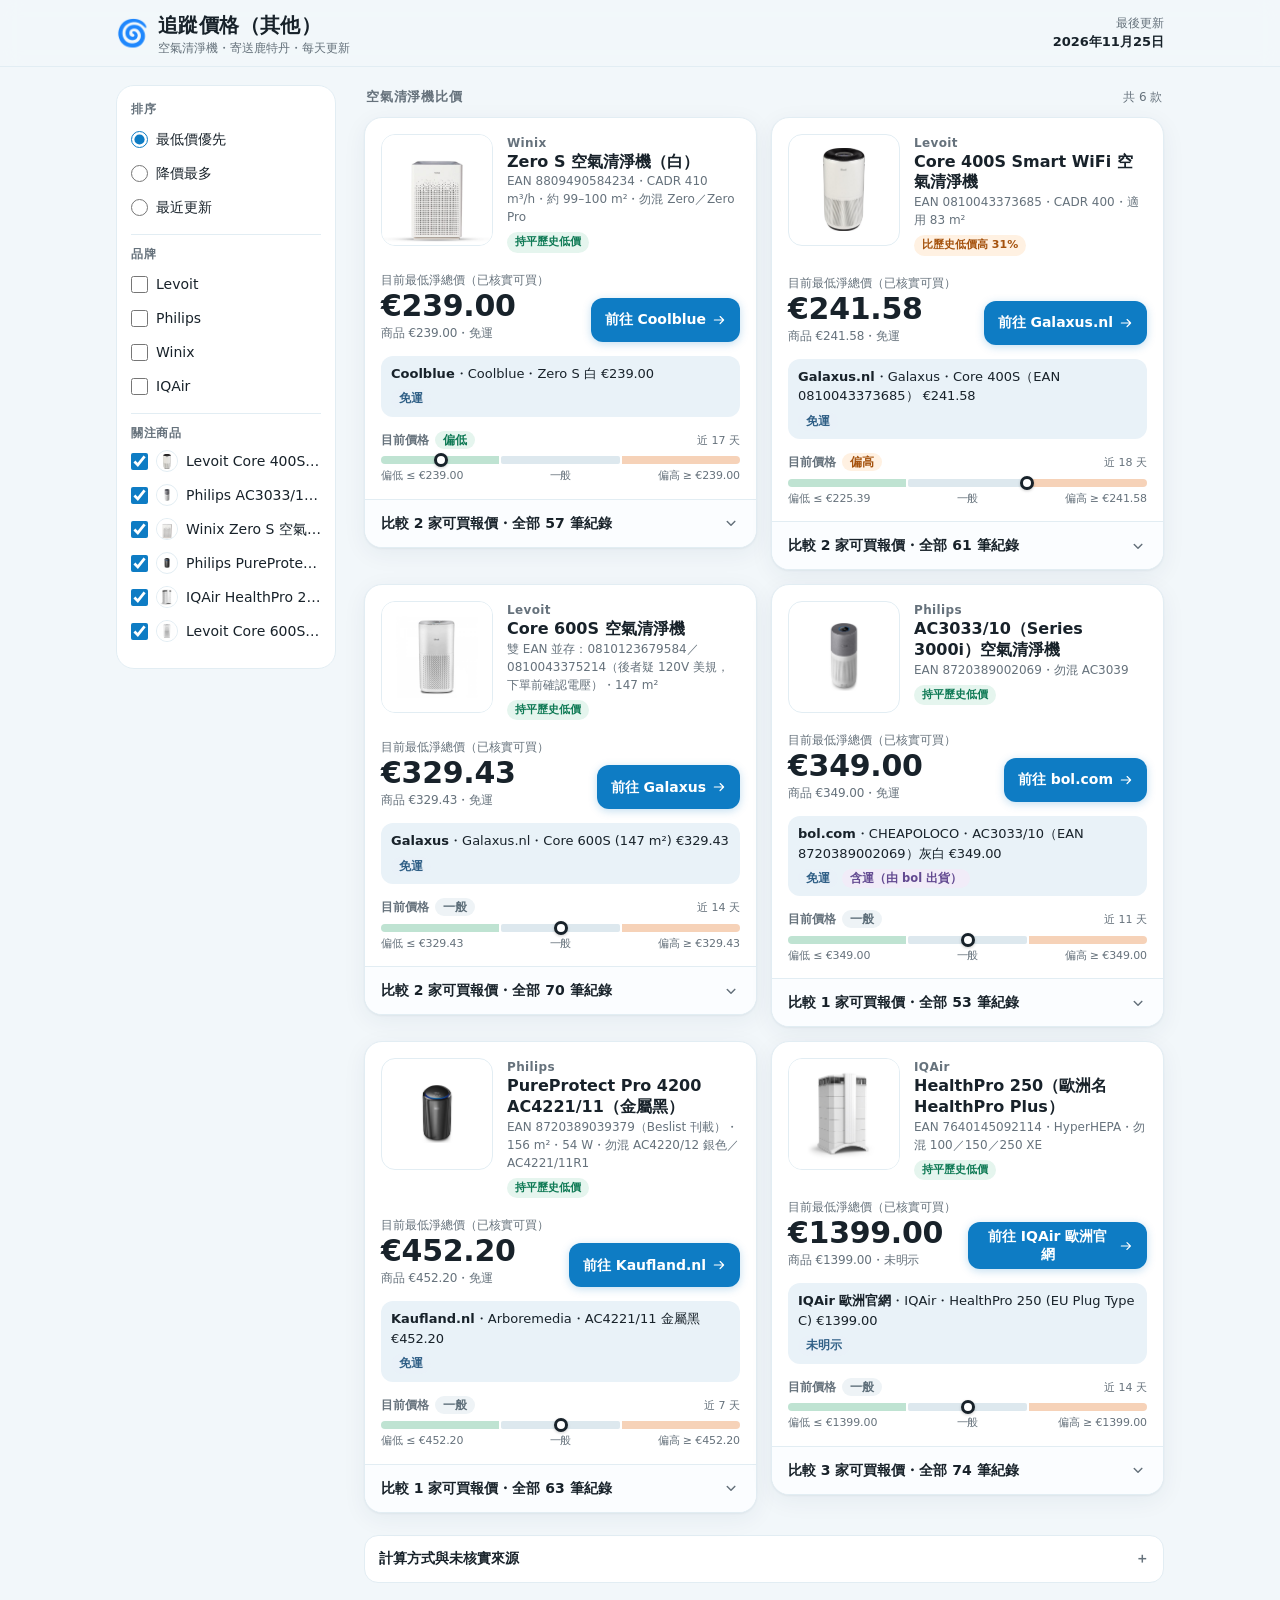
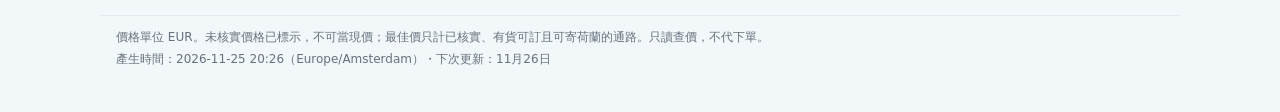
==== commit 10c19a29: "Auto build from Google Sheet (2026-11-25T19:26Z)" ====
--- a/index.html
+++ b/index.html
@@ -4,14 +4,14 @@
 <meta charset="utf-8">
 <meta name="viewport" content="width=device-width,initial-scale=1,viewport-fit=cover">
 <title>追蹤價格（其他）｜每天更新</title>
-<meta name="description" content="追蹤 6 款空氣清淨機在可寄荷蘭鹿特丹的各平台價格與庫存，每天更新。最後更新：2026年11月24日">
+<meta name="description" content="追蹤 6 款空氣清淨機在可寄荷蘭鹿特丹的各平台價格與庫存，每天更新。最後更新：2026年11月25日">
 <meta name="theme-color" content="#f2f7fa">
 <link rel="icon" type="image/png" sizes="32x32" href="favicon-32.png?v=2">
 <link rel="icon" href="favicon.ico?v=2" sizes="any">
 <link rel="apple-touch-icon" sizes="180x180" href="apple-touch-icon.png?v=2">
 <link rel="manifest" href="manifest.webmanifest?v=1">
 <meta name="apple-mobile-web-app-title" content="追蹤價格（其他）">
-<link rel="stylesheet" href="assets/style.css?v=202611241731">
+<link rel="stylesheet" href="assets/style.css?v=202611252026">
 </head>
 <body>
 <header class="top">
@@ -22,7 +22,7 @@
 </header>
 <main class="wrap" id="app"><noscript>請開啟 JavaScript 以檢視價格。</noscript></main>
 <footer class="wrap foot" id="foot"></footer>
-<script id="site-data" type="application/json">{"title":"追蹤價格（其他）","site_sub":"空氣清淨機・寄送鹿特丹・每天更新","updated":"2026-11-24","updated_zh":"2026年11月24日","next":"2026-11-25","next_zh":"11月25日","generated_zh":"2026-11-24 17:31","location":"鹿特丹","products":[{"id":"levoit-core-400s","brand":"Levoit","name":"Core 400S Smart WiFi 空氣清淨機","desc":"EAN 0810043373685・CADR 400・適用 83 m²","image":"images/levoit-core-400s.jpg","date":"2026-11-24","best":{"shop":"Proshop.nl","seller":"Proshop","variant":"Core 400S","date":"2026-11-24","url":"https://www.proshop.nl/Klimaat-ventilator-en-airconditioning/Levoit-Core-400S-Smart-HEPA-Air-Purifier/3512638","price":179.9,"shipping":"6.99","shipping_label":"運費 €6.99","net":186.89,"verified":true,"verified_text":"yes","note":"新低：今日新核實 €179.90（未稅 €148.68），較前天 €249 大跌 €69.10；OP VOORRAAD 2 件有貨，2–4 工作天送達；含運總價 €186.89 為今日 400S 最佳價","tags":[{"k":"ship","t":"運費 €6.99"},{"k":"deal","t":"促銷價至 2026-12-06 23:59，每位客戶限購 4 件"}],"purchasable":true,"blocked_reason":"","status_text":"","carried":false},"badge":{"kind":"above","text":"比歷史低價高 2%","prev":183.92},"level":{"status":"ok","n":17,"level":"low","cur":186.89,"min":183.92,"p25":219.99,"p75":241.58,"max":251.87},"drop":25.8,"history":[{"date":"2026-11-08","net":251.87},{"date":"2026-11-09","net":183.92},{"date":"2026-11-10","net":212.81},{"date":"2026-11-11","net":241.58},{"date":"2026-11-12","net":241.58},{"date":"2026-11-13","net":241.58},{"date":"2026-11-14","net":241.58},{"date":"2026-11-15","net":241.58},{"date":"2026-11-16","net":241.58},{"date":"2026-11-17","net":241.58},{"date":"2026-11-18","net":241.58},{"date":"2026-11-19","net":241.58},{"date":"2026-11-20","net":186.89},{"date":"2026-11-21","net":241.58},{"date":"2026-11-22","net":219.99},{"date":"2026-11-23","net":241.58},{"date":"2026-11-24","net":186.89}],"offers":[{"shop":"Proshop.nl","seller":"Proshop","variant":"Core 400S","date":"2026-11-24","url":"https://www.proshop.nl/Klimaat-ventilator-en-airconditioning/Levoit-Core-400S-Smart-HEPA-Air-Purifier/3512638","price":179.9,"shipping":"6.99","shipping_label":"運費 €6.99","net":186.89,"verified":true,"verified_text":"yes","note":"新低：今日新核實 €179.90（未稅 €148.68），較前天 €249 大跌 €69.10；OP VOORRAAD 2 件有貨，2–4 工作天送達；含運總價 €186.89 為今日 400S 最佳價","tags":[{"k":"ship","t":"運費 €6.99"},{"k":"deal","t":"促銷價至 2026-12-06 23:59，每位客戶限購 4 件"}],"purchasable":true,"blocked_reason":"","status_text":"","carried":false},{"shop":"Galaxus.nl","seller":"Galaxus","variant":"Core 400S（EAN 0810043373685）","date":"2026-11-24","url":"https://www.galaxus.nl/en/s2/product/levoit-core-400s-83-m-air-purifier-21641268","price":241.58,"shipping":"0","shipping_label":"免運","net":241.58,"verified":true,"verified_text":"yes","note":"不變：仍€241.58；到貨窗 12/01–12/03（昨 11/27–12/02，延後），available in a few days（非即時現貨）；頁面顯示 1 件已訂購","tags":[{"k":"ship","t":"免運"}],"purchasable":true,"blocked_reason":"","status_text":"","carried":false},{"shop":"bol.com","seller":"De Online Retailer","variant":"Core 400S","date":"2026-11-24","url":"https://www.bol.com/nl/nl/p/levoit-core-400s-smart-hepa-luchtreiniger/9300000052331904/","price":265.0,"shipping":"0","shipping_label":"免運","net":265.0,"verified":true,"verified_text":"yes","note":"不變：仍€265；有貨，15:00前下單隔天到貨","tags":[{"k":"ship","t":"免運"},{"k":"cond","t":"含運"}],"purchasable":true,"blocked_reason":"","status_text":"","carried":false},{"shop":"Levoit 官網 DE","seller":"Levoit (levoit.de)","variant":"Core 400S","date":"2026-11-22","url":"https://levoit.de/products/levoit-core-400s-luftreiniger","price":219.99,"shipping":"DE境內免運","shipping_label":"DE境內免運","net":219.99,"verified":true,"verified_text":"yes","note":"不變：仍€219.99；運送頁明文只寄德國、不寄其他 EU 國家，不列可下單至荷蘭（本次完整搜尋重新核實）","tags":[{"k":"ship","t":"DE境內免運"}],"purchasable":true,"blocked_reason":"","status_text":"","carried":true},{"shop":"Kaufland.nl（刊載）","seller":"—","variant":"Core 400S","date":"2026-11-22","url":"https://www.kaufland.nl/product/418046443/","price":null,"shipping":"","shipping_label":"","net":null,"verified":false,"verified_text":"no","note":"未核實：beslist 刊 €350.75＋運€3.99、Kieskeurig 刊 €345.47＋運€9.35，兩站不一致；商品頁 Cloudflare「Toegang geblokkeerd」擋住","tags":[],"purchasable":false,"blocked_reason":"","status_text":"未核實","carried":true},{"shop":"bol.com","seller":"","variant":"Core 400S","date":"2026-11-12","url":"https://www.bol.com/nl/nl/p/levoit-core-400s-smart-hepa-luchtreiniger/9300000052331904/","price":null,"shipping":"","shipping_label":"","net":null,"verified":false,"verified_text":"","note":"no(今日IP封鎖未核實)","tags":[],"purchasable":false,"blocked_reason":"","status_text":"未核實","carried":true},{"shop":"bol.com","seller":"—","variant":"Core 400S","date":"2026-11-10","url":"","price":null,"shipping":"","shipping_label":"","net":null,"verified":false,"verified_text":"整頁Niet leverbaar無賣家供貨（11-08 De Online Retailer €274.99已消失）","note":"","tags":[{"k":"cond","t":"無"},{"k":"deal","t":"未查"}],"purchasable":false,"blocked_reason":"","status_text":"未核實","carried":true},{"shop":"Galaxus.nl","seller":"","variant":"Core 400S","date":"2026-11-09","url":"https://www.galaxus.nl/en/s2/product/levoit-core-400s-83-m-air-purifier-21641268","price":213.0,"shipping":"0","shipping_label":"免運","net":213.0,"verified":true,"verified_text":"yes","note":"本次直接確認（昨日僅刊載）；庫存5件；11/12送達","tags":[{"k":"ship","t":"免運"}],"purchasable":true,"blocked_reason":"","status_text":"","carried":true},{"shop":"Levoit.de 官方","seller":"","variant":"Core 400S","date":"2026-11-09","url":"https://levoit.de/products/levoit-core-400s-luftreiniger","price":219.99,"shipping":"0","shipping_label":"免運","net":219.99,"verified":true,"verified_text":"yes","note":"不變；不寄德國以外EU","tags":[{"k":"ship","t":"免運"},{"k":"cond","t":"僅德國境內免運"}],"purchasable":false,"blocked_reason":"不寄德國以外 EU","status_text":"不寄德國以外 EU","carried":true},{"shop":"bol.com","seller":"RoboHome","variant":"Core 400S","date":"2026-11-08","url":"https://www.bol.com/nl/nl/p/levoit-core-400s-smart-hepa-luchtreiniger/9300000052331904/","price":299.0,"shipping":"0","shipping_label":"免運","net":299.0,"verified":true,"verified_text":"yes","note":"週四到貨","tags":[{"k":"ship","t":"免運"},{"k":"cond","t":"含運"}],"purchasable":true,"blocked_reason":"","status_text":"","carried":true},{"shop":"Kaufland Marketplace","seller":"","variant":"Core 400S","date":"2026-11-08","url":"","price":343.99,"shipping":"0","shipping_label":"免運","net":343.99,"verified":false,"verified_text":"no(Kieskeurig/Beslist刊載)","note":"6-8天以上","tags":[{"k":"ship","t":"免運"},{"k":"cond","t":"免運（比價站刊載）"}],"purchasable":false,"blocked_reason":"","status_text":"未核實","carried":true},{"shop":"bol.com","seller":"EFI GLOBAL STORE","variant":"Core 400S","date":"2026-11-08","url":"https://www.bol.com/nl/nl/p/levoit-core-400s-smart-hepa-luchtreiniger/9300000052331904/","price":356.36,"shipping":"0","shipping_label":"免運","net":356.36,"verified":true,"verified_text":"yes","note":"最晚11/19到貨","tags":[{"k":"ship","t":"免運"},{"k":"cond","t":"含運"}],"purchasable":true,"blocked_reason":"","status_text":"","carried":true}],"rows":[{"shop":"Galaxus.nl","seller":"Galaxus","variant":"Core 400S（EAN 0810043373685）","date":"2026-11-24","url":"https://www.galaxus.nl/en/s2/product/levoit-core-400s-83-m-air-purifier-21641268","price":241.58,"shipping":"0","shipping_label":"免運","net":241.58,"verified":true,"verified_text":"yes","note":"不變：仍€241.58；到貨窗 12/01–12/03（昨 11/27–12/02，延後），available in a few days（非即時現貨）；頁面顯示 1 件已訂購","tags":[{"k":"ship","t":"免運"}],"purchasable":true,"blocked_reason":"","status_text":"","carried":false},{"shop":"Proshop.nl","seller":"Proshop","variant":"Core 400S","date":"2026-11-24","url":"https://www.proshop.nl/Klimaat-ventilator-en-airconditioning/Levoit-Core-400S-Smart-HEPA-Air-Purifier/3512638","price":179.9,"shipping":"6.99","shipping_label":"運費 €6.99","net":186.89,"verified":true,"verified_text":"yes","note":"新低：今日新核實 €179.90（未稅 €148.68），較前天 €249 大跌 €69.10；OP VOORRAAD 2 件有貨，2–4 工作天送達；含運總價 €186.89 為今日 400S 最佳價","tags":[{"k":"ship","t":"運費 €6.99"},{"k":"deal","t":"促銷價至 2026-12-06 23:59，每位客戶限購 4 件"}],"purchasable":true,"blocked_reason":"","status_text":"","carried":false},{"shop":"bol.com","seller":"De Online Retailer","variant":"Core 400S","date":"2026-11-24","url":"https://www.bol.com/nl/nl/p/levoit-core-400s-smart-hepa-luchtreiniger/9300000052331904/","price":265.0,"shipping":"0","shipping_label":"免運","net":265.0,"verified":true,"verified_text":"yes","note":"不變：仍€265；有貨，15:00前下單隔天到貨","tags":[{"k":"ship","t":"免運"},{"k":"cond","t":"含運"}],"purchasable":true,"blocked_reason":"","status_text":"","carried":false},{"shop":"Galaxus.nl","seller":"Galaxus","variant":"Core 400S（EAN 0810043373685）","date":"2026-11-23","url":"https://www.galaxus.nl/en/s2/product/levoit-core-400s-83-m-air-purifier-21641268","price":241.58,"shipping":"0","shipping_label":"免運","net":241.58,"verified":true,"verified_text":"yes","note":"不變：仍€241.58；到貨窗 11/27–12/02，available in a few days（非即時現貨）；近 30 天已售 5 件","tags":[{"k":"ship","t":"免運"}],"purchasable":true,"blocked_reason":"","status_text":"","carried":false},{"shop":"Proshop.nl","seller":"Proshop","variant":"Core 400S","date":"2026-11-23","url":"https://www.proshop.nl/Klimaat-ventilator-en-airconditioning/Levoit-Core-400S-Smart-HEPA-Air-Purifier/3512638","price":null,"shipping":"","shipping_label":"","net":null,"verified":false,"verified_text":"no","note":"今日無法核實：Cloudflare Turnstile 驗證多次未通過，全站性阻擋；昨 €249＋運€6.99＝€255.99 不得沿用","tags":[],"purchasable":false,"blocked_reason":"","status_text":"未核實","carried":false},{"shop":"bol.com","seller":"De Online Retailer","variant":"Core 400S","date":"2026-11-23","url":"https://www.bol.com/nl/nl/p/levoit-core-400s-smart-hepa-luchtreiniger/9300000052331904/","price":265.0,"shipping":"0","shipping_label":"免運","net":265.0,"verified":true,"verified_text":"yes","note":"不變：仍€265；有貨，15:00前下單明天（11/24）到貨；另有 2 個 partner","tags":[{"k":"ship","t":"免運"},{"k":"cond","t":"含運"}],"purchasable":true,"blocked_reason":"","status_text":"","carried":false},{"shop":"Galaxus.nl","seller":"Galaxus","variant":"Core 400S（EAN 0810043373685）","date":"2026-11-22","url":"https://www.galaxus.nl/en/s2/product/levoit-core-400s-83-m-air-purifier-21641268","price":241.58,"shipping":"0","shipping_label":"免運","net":241.58,"verified":true,"verified_text":"yes","note":"不變：仍€241.58；到貨窗 11/27–12/02，供應商現貨10件以上","tags":[{"k":"ship","t":"免運"}],"purchasable":true,"blocked_reason":"","status_text":"","carried":false},{"shop":"Proshop.nl","seller":"Proshop","variant":"Core 400S","date":"2026-11-22","url":"https://www.proshop.nl/Klimaat-ventilator-en-airconditioning/Levoit-Core-400S-Smart-HEPA-Air-Purifier/3512638","price":249.0,"shipping":"6.99","shipping_label":"運費 €6.99","net":255.99,"verified":true,"verified_text":"yes","note":"漲價：€179.90 促銷價已售罄，現價 €249＋運€6.99＝€255.99；外部倉庫 5–7 工作天，預計 11/24 到自有倉庫","tags":[{"k":"ship","t":"運費 €6.99"},{"k":"deal","t":"Black Friday -27%（€179.90 已售罄）"}],"purchasable":false,"blocked_reason":"","status_text":"缺貨／不可訂","carried":false},{"shop":"bol.com","seller":"De Online Retailer","variant":"Core 400S","date":"2026-11-22","url":"https://www.bol.com/nl/nl/p/levoit-core-400s-smart-hepa-luchtreiniger/9300000052331904/","price":265.0,"shipping":"0","shipping_label":"免運","net":265.0,"verified":true,"verified_text":"yes","note":"不變：仍€265；有貨，23:59前下單週二（11/24）到貨","tags":[{"k":"ship","t":"免運"},{"k":"cond","t":"含運"}],"purchasable":true,"blocked_reason":"","status_text":"","carried":false},{"shop":"Kaufland.nl（刊載）","seller":"—","variant":"Core 400S","date":"2026-11-22","url":"https://www.kaufland.nl/product/418046443/","price":null,"shipping":"","shipping_label":"","net":null,"verified":false,"verified_text":"no","note":"未核實：beslist 刊 €350.75＋運€3.99、Kieskeurig 刊 €345.47＋運€9.35，兩站不一致；商品頁 Cloudflare「Toegang geblokkeerd」擋住","tags":[],"purchasable":false,"blocked_reason":"","status_text":"未核實","carried":false},{"shop":"Levoit 官網 DE","seller":"Levoit (levoit.de)","variant":"Core 400S","date":"2026-11-22","url":"https://levoit.de/products/levoit-core-400s-luftreiniger","price":219.99,"shipping":"DE境內免運","shipping_label":"DE境內免運","net":219.99,"verified":true,"verified_text":"yes","note":"不變：仍€219.99；運送頁明文只寄德國、不寄其他 EU 國家，不列可下單至荷蘭（本次完整搜尋重新核實）","tags":[{"k":"ship","t":"DE境內免運"}],"purchasable":true,"blocked_reason":"","status_text":"","carried":false},{"shop":"Galaxus.nl","seller":"Galaxus","variant":"Core 400S（EAN 0810043373685）","date":"2026-11-21","url":"https://www.galaxus.nl/en/s2/product/levoit-core-400s-83-m-air-purifier-21641268","price":241.58,"shipping":"0","shipping_label":"免運","net":241.58,"verified":true,"verified_text":"yes","note":"不變：仍€241.58；到貨窗延後至11/27–12/02（昨11/25–11/28），供應商現貨10件以上","tags":[{"k":"ship","t":"免運"}],"purchasable":true,"blocked_reason":"","status_text":"","carried":false},{"shop":"Proshop.nl","seller":"Proshop","variant":"Core 400S","date":"2026-11-21","url":"https://www.proshop.nl/Klimaat-ventilator-en-airconditioning/Levoit-Core-400S-Smart-HEPA-Air-Purifier/3512638","price":null,"shipping":"","shipping_label":"","net":null,"verified":false,"verified_text":"no","note":"今日無法核實：Cloudflare Turnstile 多次驗證皆重置（Ray ID a5de7c5d1b43de93）；昨€179.90＋運€6.99 Black Friday 新低不得沿用","tags":[],"purchasable":false,"blocked_reason":"","status_text":"未核實","carried":false},{"shop":"bol.com","seller":"De Online Retailer","variant":"Core 400S","date":"2026-11-21","url":"https://www.bol.com/nl/nl/p/levoit-core-400s-smart-hepa-luchtreiniger/9300000052331904/","price":265.0,"shipping":"0","shipping_label":"免運","net":265.0,"verified":true,"verified_text":"yes","note":"降價€269→€265（-€4）；有貨，23:59前下單週二（11/24）到貨；主頁面未見 RoboHome €299 報價","tags":[{"k":"ship","t":"免運"},{"k":"cond","t":"含運"}],"purchasable":true,"blocked_reason":"","status_text":"","carried":false},{"shop":"Galaxus.nl","seller":"Galaxus","variant":"Core 400S（EAN 0810043373685）","date":"2026-11-20","url":"https://www.galaxus.nl/en/s2/product/levoit-core-400s-83-m-air-purifier-21641268","price":241.58,"shipping":"0","shipping_label":"免運","net":241.58,"verified":true,"verified_text":"yes","note":"不變：仍€241.58；預計11/25–11/28到貨，1件已訂","tags":[{"k":"ship","t":"免運"}],"purchasable":true,"blocked_reason":"","status_text":"","carried":false},{"shop":"Proshop.nl","seller":"Proshop","variant":"Core 400S","date":"2026-11-20","url":"https://www.proshop.nl/Klimaat-ventilator-en-airconditioning/Levoit-Core-400S-Smart-HEPA-Air-Purifier/3512638","price":179.9,"shipping":"6.99","shipping_label":"運費 €6.99","net":186.89,"verified":true,"verified_text":"yes","note":"新低：€249→€179.90（Black Friday -27%）；僅剩1件，2-4工作天到貨；每客限購4件；EAN 0810043373685、型號HEAPAPLVSEU0072；11-12曾停售、11-18/19 Cloudflare擋住未核實，今日直接開頁確認。注意：頁面規格表另標示 120V/60Hz，與歐規型號 HEAPAPLVSEU0072／EAN 0810043373685 矛盾，疑為 Proshop 規格表誤植，下單前宜確認。","tags":[{"k":"ship","t":"運費 €6.99"},{"k":"deal","t":"-27% 促銷至 2026-12-06"}],"purchasable":true,"blocked_reason":"","status_text":"","carried":false},{"shop":"bol.com","seller":"De Online Retailer","variant":"Core 400S","date":"2026-11-20","url":"https://www.bol.com/nl/nl/p/levoit-core-400s-smart-hepa-luchtreiniger/9300000052331904/","price":269.0,"shipping":"0","shipping_label":"免運","net":269.0,"verified":true,"verified_text":"yes","note":"不變：仍€269；有貨，15:00前下單明日（11/21）到貨；另有第2位賣家RoboHome €299，週二（11/24）到貨","tags":[{"k":"ship","t":"免運"},{"k":"cond","t":"含運"}],"purchasable":true,"blocked_reason":"","status_text":"","carried":false},{"shop":"Galaxus.nl","seller":"Galaxus","variant":"Core 400S（EAN 0810043373685）","date":"2026-11-19","url":"https://www.galaxus.nl/en/s2/product/levoit-core-400s-83-m-air-purifier-21641268","price":241.58,"shipping":"0","shipping_label":"免運","net":241.58,"verified":true,"verified_text":"yes","note":"不變：仍€241.58；預計11/25–11/28到貨，2件已訂","tags":[{"k":"ship","t":"免運"}],"purchasable":true,"blocked_reason":"","status_text":"","carried":false},{"shop":"Proshop.nl","seller":"Proshop","variant":"Core 400S","date":"2026-11-19","url":"https://www.proshop.nl/Klimaat-ventilator-en-airconditioning/Levoit-Core-400S-Smart-HEPA-Air-Purifier/3512638","price":null,"shipping":"","shipping_label":"","net":null,"verified":false,"verified_text":"no","note":"今日無法核實：Cloudflare Turnstile 五次驗證皆未通過（Ray ID a5cdff38ae8043ef）；11-12「niet meer leverbaar」停售未能重新確認，不沿用舊價當現價","tags":[],"purchasable":false,"blocked_reason":"","status_text":"未核實","carried":false},{"shop":"bol.com","seller":"De Online Retailer","variant":"Core 400S","date":"2026-11-19","url":"https://www.bol.com/nl/nl/p/levoit-core-400s-smart-hepa-luchtreiniger/9300000052331904/","price":269.0,"shipping":"0","shipping_label":"免運","net":269.0,"verified":true,"verified_text":"yes","note":"不變：仍€269；有貨，15:00前下單明日（11/20）到貨；另有第2位賣家RoboHome €299，15:00前下單週六（11/21）到貨","tags":[{"k":"ship","t":"免運"},{"k":"cond","t":"含運"}],"purchasable":true,"blocked_reason":"","status_text":"","carried":false},{"shop":"Galaxus.nl","seller":"Galaxus","variant":"Core 400S（EAN 0810043373685）","date":"2026-11-18","url":"https://www.galaxus.nl/en/s2/product/levoit-core-400s-83-m-air-purifier-21641268","price":241.58,"shipping":"0","shipping_label":"免運","net":241.58,"verified":true,"verified_text":"yes","note":"不變：仍€241.58；預計11/25–11/28到貨，2件已訂","tags":[{"k":"ship","t":"免運"}],"purchasable":true,"blocked_reason":"","status_text":"","carried":false},{"shop":"Proshop.nl","seller":"Proshop","variant":"Core 400S","date":"2026-11-18","url":"https://www.proshop.nl/Klimaat-ventilator-en-airconditioning/Levoit-Core-400S-Smart-HEPA-Air-Purifier/3512638","price":null,"shipping":"","shipping_label":"","net":null,"verified":false,"verified_text":"no","note":"今日無法核實：Cloudflare驗證四次皆未通過（Ray ID a5c5be0efe3a6a5e）；昨日「Het product is niet meer leverbaar」停售未能重新確認，不沿用舊價當現價","tags":[],"purchasable":false,"blocked_reason":"","status_text":"未核實","carried":false},{"shop":"bol.com","seller":"De Online Retailer","variant":"Core 400S","date":"2026-11-18","url":"https://www.bol.com/nl/nl/p/levoit-core-400s-smart-hepa-luchtreiniger/9300000052331904/","price":269.0,"shipping":"0","shipping_label":"免運","net":269.0,"verified":true,"verified_text":"yes","note":"不變：仍€269；有貨，15:00前下單明日（11/19）到貨；另有第2位賣家RoboHome €299，23:59前下單週六（11/21）到貨","tags":[{"k":"ship","t":"免運"},{"k":"cond","t":"含運"}],"purchasable":true,"blocked_reason":"","status_text":"","carried":false},{"shop":"Galaxus.nl","seller":"Galaxus","variant":"Core 400S（EAN 0810043373685）","date":"2026-11-17","url":"https://www.galaxus.nl/en/s2/product/levoit-core-400s-83-m-air-purifier-21641268","price":241.58,"shipping":"0","shipping_label":"免運","net":241.58,"verified":true,"verified_text":"yes","note":"不變：仍€241.58；預計11/25–11/28到貨，2件已訂","tags":[{"k":"ship","t":"免運"}],"purchasable":true,"blocked_reason":"","status_text":"","carried":false},{"shop":"Proshop.nl","seller":"Proshop","variant":"Core 400S","date":"2026-11-17","url":"https://www.proshop.nl/Klimaat-ventilator-en-airconditioning/Levoit-Core-400S-Smart-HEPA-Air-Purifier/3512638","price":null,"shipping":"","shipping_label":"","net":null,"verified":false,"verified_text":"","note":"yes","tags":[],"purchasable":false,"blocked_reason":"","status_text":"未核實","carried":false},{"shop":"bol.com","seller":"De Online Retailer","variant":"Core 400S","date":"2026-11-17","url":"https://www.bol.com/nl/nl/p/levoit-core-400s-smart-hepa-luchtreiniger/9300000052331904/","price":269.0,"shipping":"0","shipping_label":"免運","net":269.0,"verified":true,"verified_text":"yes","note":"不變：仍€269；有貨，15:00前下單明日（11/18）到貨；另有第2位賣家RoboHome €299，23:59前下單週五（11/20）到貨","tags":[{"k":"ship","t":"免運"},{"k":"cond","t":"含運"}],"purchasable":true,"blocked_reason":"","status_text":"","carried":false},{"shop":"Galaxus.nl","seller":"Galaxus","variant":"Core 400S（EAN 0810043373685）","date":"2026-11-16","url":"https://www.galaxus.nl/en/s2/product/levoit-core-400s-83-m-air-purifier-21641268","price":241.58,"shipping":"0","shipping_label":"免運","net":241.58,"verified":true,"verified_text":"yes","note":"不變：仍€241.58；預計11/25–11/28到貨，3件已訂","tags":[{"k":"ship","t":"免運"}],"purchasable":true,"blocked_reason":"","status_text":"","carried":false},{"shop":"Proshop.nl","seller":"Proshop","variant":"Core 400S","date":"2026-11-16","url":"https://www.proshop.nl/Klimaat-ventilator-en-airconditioning/Levoit-Core-400S-Smart-HEPA-Air-Purifier/3512638","price":null,"shipping":"","shipping_label":"","net":null,"verified":false,"verified_text":"","note":"yes","tags":[],"purchasable":false,"blocked_reason":"","status_text":"未核實","carried":false},{"shop":"bol.com","seller":"De Online Retailer","variant":"Core 400S","date":"2026-11-16","url":"https://www.bol.com/nl/nl/p/levoit-core-400s-smart-hepa-luchtreiniger/9300000052331904/","price":269.0,"shipping":"0","shipping_label":"免運","net":269.0,"verified":true,"verified_text":"yes","note":"不變：仍€269；有貨，15:00前下單明日（11/17）到貨；頁面註另有第2位賣家（RoboHome €299為昨日資訊、今日未再展開確認）","tags":[{"k":"ship","t":"免運"},{"k":"cond","t":"含運"}],"purchasable":true,"blocked_reason":"","status_text":"","carried":false},{"shop":"Galaxus.nl","seller":"Galaxus","variant":"Core 400S（EAN 0810043373685）","date":"2026-11-15","url":"https://www.galaxus.nl/en/s2/product/levoit-core-400s-83-m-air-purifier-21641268","price":241.58,"shipping":"0","shipping_label":"免運","net":241.58,"verified":true,"verified_text":"yes","note":"不變：仍€241.58；預計11/25–11/28到貨，3件已訂","tags":[{"k":"ship","t":"免運"}],"purchasable":true,"blocked_reason":"","status_text":"","carried":false},{"shop":"Proshop.nl","seller":"Proshop","variant":"Core 400S","date":"2026-11-15","url":"https://www.proshop.nl/Klimaat-ventilator-en-airconditioning/Levoit-Core-400S-Smart-HEPA-Air-Purifier/3512638","price":null,"shipping":"","shipping_label":"","net":null,"verified":false,"verified_text":"","note":"yes","tags":[],"purchasable":false,"blocked_reason":"","status_text":"未核實","carried":false},{"shop":"bol.com","seller":"De Online Retailer","variant":"Core 400S","date":"2026-11-15","url":"https://www.bol.com/nl/nl/p/levoit-core-400s-smart-hepa-luchtreiniger/9300000052331904/","price":269.0,"shipping":"0","shipping_label":"免運","net":269.0,"verified":true,"verified_text":"yes","note":"不變：仍€269；有貨，23:59前下單週二（11/17）到貨；另有第2位賣家RoboHome €299週四到貨","tags":[{"k":"ship","t":"免運"},{"k":"cond","t":"含運"}],"purchasable":true,"blocked_reason":"","status_text":"","carried":false},{"shop":"Galaxus.nl","seller":"Galaxus","variant":"Core 400S","date":"2026-11-14","url":"https://www.galaxus.nl/en/s2/product/levoit-core-400s-83-m-air-purifier-21641268","price":241.58,"shipping":"0","shipping_label":"免運","net":241.58,"verified":true,"verified_text":"yes","note":"不變：仍€241.58；預計11/25–11/28到貨，3件已訂","tags":[{"k":"ship","t":"免運"}],"purchasable":true,"blocked_reason":"","status_text":"","carried":false},{"shop":"Proshop.nl","seller":"Proshop","variant":"Core 400S","date":"2026-11-14","url":"https://www.proshop.nl/Klimaat-ventilator-en-airconditioning/Levoit-Core-400S-Smart-HEPA-Air-Purifier/3512638","price":null,"shipping":"","shipping_label":"","net":null,"verified":false,"verified_text":"","note":"yes","tags":[],"purchasable":false,"blocked_reason":"","status_text":"未核實","carried":false},{"shop":"bol.com","seller":"De Online Retailer","variant":"Core 400S","date":"2026-11-14","url":"https://www.bol.com/nl/nl/p/levoit-core-400s-smart-hepa-luchtreiniger/9300000052331904/","price":269.0,"shipping":"0","shipping_label":"免運","net":269.0,"verified":true,"verified_text":"yes","note":"不變：仍€269；有貨，23:59前下單週二到貨；頁面註另有第2位賣家、價格未顯示（bol一度Access blocked，換環境後恢復）","tags":[{"k":"ship","t":"免運"},{"k":"cond","t":"含運"}],"purchasable":true,"blocked_reason":"","status_text":"","carried":false},{"shop":"Galaxus.nl","seller":"Galaxus","variant":"Core 400S","date":"2026-11-13","url":"https://www.galaxus.nl/en/s2/product/levoit-core-400s-83-m-air-purifier-21641268","price":241.58,"shipping":"0","shipping_label":"免運","net":241.58,"verified":true,"verified_text":"yes","note":"不變：仍€241.58；預計11/25–11/28到貨，3件已訂","tags":[{"k":"ship","t":"免運"}],"purchasable":true,"blocked_reason":"","status_text":"","carried":false},{"shop":"Proshop.nl","seller":"Proshop","variant":"Core 400S","date":"2026-11-13","url":"https://www.proshop.nl/Klimaat-ventilator-en-airconditioning/Levoit-Core-400S-Smart-HEPA-Air-Purifier/3512638","price":null,"shipping":"","shipping_label":"","net":null,"verified":true,"verified_text":"yes","note":"不變：仍「Het product is niet meer leverbaar」停售；-27%標籤仍在，€179.90僅見於結構化資料、不採為現價","tags":[],"purchasable":false,"blocked_reason":"","status_text":"無報價","carried":false},{"shop":"bol.com","seller":"De Online Retailer","variant":"Core 400S","date":"2026-11-13","url":"https://www.bol.com/nl/nl/p/levoit-core-400s-smart-hepa-luchtreiniger/9300000052331904/","price":269.0,"shipping":"0","shipping_label":"免運","net":269.0,"verified":true,"verified_text":"yes","note":"變化：恢復有貨（11-10整頁Niet leverbaar）；15:00前下單明日到貨；頁面註另有第2位賣家、價格未顯示；18天前快取€259.99已過時不採","tags":[{"k":"ship","t":"免運"},{"k":"cond","t":"含運"}],"purchasable":true,"blocked_reason":"","status_text":"","carried":false},{"shop":"Galaxus.nl","seller":"Galaxus","variant":"Core 400S","date":"2026-11-12","url":"https://www.galaxus.nl/en/s2/product/levoit-core-400s-83-m-air-purifier-21641268","price":241.58,"shipping":"0","shipping_label":"免運","net":241.58,"verified":true,"verified_text":"yes","note":"不變：仍€241.58；預計11/25–11/28到貨（同昨日），4件已訂","tags":[{"k":"ship","t":"免運"}],"purchasable":true,"blocked_reason":"","status_text":"","carried":false},{"shop":"Proshop.nl","seller":"Proshop","variant":"Core 400S","date":"2026-11-12","url":"https://www.proshop.nl/Klimaat-ventilator-en-airconditioning/Levoit-Core-400S-Smart-HEPA-Air-Purifier/3512638","price":null,"shipping":"","shipping_label":"","net":null,"verified":false,"verified_text":"","note":"yes","tags":[],"purchasable":false,"blocked_reason":"","status_text":"未核實","carried":false},{"shop":"bol.com","seller":"","variant":"Core 400S","date":"2026-11-12","url":"https://www.bol.com/nl/nl/p/levoit-core-400s-smart-hepa-luchtreiniger/9300000052331904/","price":null,"shipping":"","shipping_label":"","net":null,"verified":false,"verified_text":"","note":"no(今日IP封鎖未核實)","tags":[],"purchasable":false,"blocked_reason":"","status_text":"未核實","carried":false},{"shop":"Galaxus.nl","seller":"Galaxus","variant":"Core 400S","date":"2026-11-11","url":"https://www.galaxus.nl/en/s2/product/levoit-core-400s-83-m-air-purifier-21641268","price":241.58,"shipping":"0","shipping_label":"免運","net":241.58,"verified":true,"verified_text":"yes","note":"漲€28.77（昨€212.81）；5件現貨已無，預計11/25–11/28到貨","tags":[{"k":"ship","t":"免運"}],"purchasable":true,"blocked_reason":"","status_text":"","carried":false},{"shop":"Proshop.nl","seller":"Proshop","variant":"Core 400S","date":"2026-11-11","url":"https://www.proshop.nl/Klimaat-ventilator-en-airconditioning/Levoit-Core-400S-Smart-HEPA-Air-Purifier/3512638","price":null,"shipping":"","shipping_label":"","net":null,"verified":false,"verified_text":"","note":"no(Cloudflare驗證未過)","tags":[],"purchasable":false,"blocked_reason":"","status_text":"未核實","carried":false},{"shop":"bol.com","seller":"","variant":"Core 400S","date":"2026-11-11","url":"https://www.bol.com/nl/nl/p/levoit-core-400s-smart-hepa-luchtreiniger/9300000052331904/","price":null,"shipping":"","shipping_label":"","net":null,"verified":false,"verified_text":"","note":"no(今日IP封鎖未核實)","tags":[],"purchasable":false,"blocked_reason":"","status_text":"未核實","carried":false},{"shop":"Proshop.nl","seller":"Proshop","variant":"Core 400S","date":"2026-11-10","url":"","price":249.0,"shipping":"6.99","shipping_label":"運費 €6.99","net":255.99,"verified":true,"verified_text":"yes(商品頁實查)","note":"促銷€179.90已售罄(actieproduct uitverkocht；活動字面至12/06但促銷庫存耗盡)；改Bestelproduct 8-9工作天","tags":[{"k":"ship","t":"運費 €6.99"},{"k":"cond","t":"無條件"}],"purchasable":false,"blocked_reason":"","status_text":"缺貨／不可訂","carried":false},{"shop":"Galaxus.nl","seller":"Galaxus","variant":"Core 400S","date":"2026-11-10","url":"","price":212.81,"shipping":"0","shipping_label":"免運","net":212.81,"verified":true,"verified_text":"yes(商品頁實查)","note":"現貨5件；目前最低可買","tags":[{"k":"ship","t":"免運"}],"purchasable":true,"blocked_reason":"","status_text":"","carried":false},{"shop":"bol.com","seller":"—","variant":"Core 400S","date":"2026-11-10","url":"","price":null,"shipping":"","shipping_label":"","net":null,"verified":false,"verified_text":"整頁Niet leverbaar無賣家供貨（11-08 De Online Retailer €274.99已消失）","note":"","tags":[{"k":"cond","t":"無"},{"k":"deal","t":"未查"}],"purchasable":false,"blocked_reason":"","status_text":"未核實","carried":false},{"shop":"Proshop.nl","seller":"Proshop","variant":"Core 400S","date":"2026-11-09","url":"https://www.proshop.nl/Klimaat-ventilator-en-airconditioning/Levoit-Core-400S-Smart-HEPA-Air-Purifier/3512638","price":179.9,"shipping":"6.99","shipping_label":"運費 €6.99","net":183.92,"verified":true,"verified_text":"yes","note":"新低；僅剩1件；2-3工作天；淨價=186.89-返現估2.97","tags":[{"k":"ship","t":"運費 €6.99"},{"k":"deal","t":"-27%促銷(原價€249)至2026-12-06"},{"k":"cash","t":"Woolsocks 返現約 €2.97","p":"Woolsocks"}],"purchasable":true,"blocked_reason":"","status_text":"","carried":false},{"shop":"Galaxus.nl","seller":"","variant":"Core 400S","date":"2026-11-09","url":"https://www.galaxus.nl/en/s2/product/levoit-core-400s-83-m-air-purifier-21641268","price":213.0,"shipping":"0","shipping_label":"免運","net":213.0,"verified":true,"verified_text":"yes","note":"本次直接確認（昨日僅刊載）；庫存5件；11/12送達","tags":[{"k":"ship","t":"免運"}],"purchasable":true,"blocked_reason":"","status_text":"","carried":false},{"shop":"Levoit.de 官方","seller":"","variant":"Core 400S","date":"2026-11-09","url":"https://levoit.de/products/levoit-core-400s-luftreiniger","price":219.99,"shipping":"0","shipping_label":"免運","net":219.99,"verified":true,"verified_text":"yes","note":"不變；不寄德國以外EU","tags":[{"k":"ship","t":"免運"},{"k":"cond","t":"僅德國境內免運"}],"purchasable":false,"blocked_reason":"不寄德國以外 EU","status_text":"不寄德國以外 EU","carried":false},{"shop":"bol.com","seller":"De Online Retailer","variant":"Core 400S","date":"2026-11-09","url":"","price":274.99,"shipping":"","shipping_label":"","net":274.99,"verified":false,"verified_text":"no(今日未核實)","note":"昨日€274.99含運，今日無法確認","tags":[{"k":"cond","t":"（昨日價）"},{"k":"deal","t":"未核實：bol今日IP封鎖"}],"purchasable":false,"blocked_reason":"","status_text":"未核實","carried":false},{"shop":"Galaxus.nl","seller":"","variant":"Core 400S（EAN 0810043373685）","date":"2026-11-08","url":"","price":213.15,"shipping":"0","shipping_label":"免運","net":213.15,"verified":false,"verified_text":"no(Beslist/Tweakers刊載一致；官網直接查被擋)","note":"約2-3天到貨","tags":[{"k":"ship","t":"免運"}],"purchasable":false,"blocked_reason":"","status_text":"未核實","carried":false},{"shop":"Proshop.nl","seller":"Proshop","variant":"Core 400S","date":"2026-11-08","url":"https://www.proshop.nl/Klimaat-ventilator-en-airconditioning/Levoit-Core-400S-Smart-HEPA-Air-Purifier/3512638","price":249.0,"shipping":"6.99","shipping_label":"運費 €6.99","net":251.87,"verified":true,"verified_text":"yes","note":"有現貨4件；淨價=255.99-返現估4.12；2-3工作天","tags":[{"k":"ship","t":"運費 €6.99"},{"k":"cash","t":"Woolsocks 返現約 €4.12","p":"Woolsocks"}],"purchasable":true,"blocked_reason":"","status_text":"","carried":false},{"shop":"bol.com","seller":"De Online Retailer","variant":"Core 400S","date":"2026-11-08","url":"https://www.bol.com/nl/nl/p/levoit-core-400s-smart-hepa-luchtreiniger/9300000052331904/","price":274.99,"shipping":"0","shipping_label":"免運","net":274.99,"verified":true,"verified_text":"yes","note":"有現貨；23:59前下單週二到","tags":[{"k":"ship","t":"免運"},{"k":"cond","t":"含運"}],"purchasable":true,"blocked_reason":"","status_text":"","carried":false},{"shop":"bol.com","seller":"RoboHome","variant":"Core 400S","date":"2026-11-08","url":"https://www.bol.com/nl/nl/p/levoit-core-400s-smart-hepa-luchtreiniger/9300000052331904/","price":299.0,"shipping":"0","shipping_label":"免運","net":299.0,"verified":true,"verified_text":"yes","note":"週四到貨","tags":[{"k":"ship","t":"免運"},{"k":"cond","t":"含運"}],"purchasable":true,"blocked_reason":"","status_text":"","carried":false},{"shop":"bol.com","seller":"EFI GLOBAL STORE","variant":"Core 400S","date":"2026-11-08","url":"https://www.bol.com/nl/nl/p/levoit-core-400s-smart-hepa-luchtreiniger/9300000052331904/","price":356.36,"shipping":"0","shipping_label":"免運","net":356.36,"verified":true,"verified_text":"yes","note":"最晚11/19到貨","tags":[{"k":"ship","t":"免運"},{"k":"cond","t":"含運"}],"purchasable":true,"blocked_reason":"","status_text":"","carried":false},{"shop":"Kaufland Marketplace","seller":"","variant":"Core 400S","date":"2026-11-08","url":"","price":343.99,"shipping":"0","shipping_label":"免運","net":343.99,"verified":false,"verified_text":"no(Kieskeurig/Beslist刊載)","note":"6-8天以上","tags":[{"k":"ship","t":"免運"},{"k":"cond","t":"免運（比價站刊載）"}],"purchasable":false,"blocked_reason":"","status_text":"未核實","carried":false},{"shop":"Levoit.de 官方","seller":"","variant":"Core 400S","date":"2026-11-08","url":"https://levoit.de/products/levoit-core-400s-luftreiniger","price":219.99,"shipping":"0","shipping_label":"免運","net":219.99,"verified":true,"verified_text":"yes","note":"官方明寫不寄其他EU國家，Rotterdam買不到，僅參考","tags":[{"k":"ship","t":"免運"},{"k":"cond","t":"僅德國境內免運"},{"k":"deal","t":"電子報15%（未使用）"}],"purchasable":false,"blocked_reason":"不寄德國以外 EU","status_text":"不寄德國以外 EU","carried":false}],"record_count":58,"shop_count":3,"main_count":3},{"id":"philips-ac3033","brand":"Philips","name":"AC3033/10（Series 3000i）空氣清淨機","desc":"EAN 8720389002069・勿混 AC3039","image":"images/philips-ac3033.jpg","date":"2026-11-24","best":{"shop":"bol.com","seller":"CHEAPOLOCO","variant":"AC3033/10（EAN 8720389002069）灰白","date":"2026-11-24","url":"https://www.bol.com/nl/nl/p/philips-luchtzuiveraar-zuivert-de-lucht-in-ruimten-tot-135-m/9200000115917234/","price":349.0,"shipping":"0","shipping_label":"免運","net":349.0,"verified":true,"verified_text":"yes","note":"變化：灰白款重新有貨，€349（建議價 €499.99），賣家 CHEAPOLOCO（8.4），由 bol 出貨含運，23:59 前下單週五 11/27 到貨；純白仍 Niet leverbaar（點純白會跳至 AC3036/10 不同商品頁，以原頁顯示為準）；此為今日 AC3033 唯一可買 offer","tags":[{"k":"ship","t":"免運"},{"k":"cond","t":"含運（由 bol 出貨）"}],"purchasable":true,"blocked_reason":"","status_text":"","carried":false},"badge":{"kind":"at_low","text":"持平歷史低價"},"level":{"status":"ok","n":10,"level":"typical","cur":349.0,"min":349.0,"p25":349.0,"p75":349.0,"max":349.0},"drop":0.0,"history":[{"date":"2026-11-08","net":349.0},{"date":"2026-11-09","net":349.0},{"date":"2026-11-10","net":349.0},{"date":"2026-11-13","net":349.0},{"date":"2026-11-14","net":349.0},{"date":"2026-11-15","net":349.0},{"date":"2026-11-16","net":349.0},{"date":"2026-11-17","net":349.0},{"date":"2026-11-18","net":349.0},{"date":"2026-11-24","net":349.0}],"offers":[{"shop":"bol.com","seller":"CHEAPOLOCO","variant":"AC3033/10（EAN 8720389002069）灰白","date":"2026-11-24","url":"https://www.bol.com/nl/nl/p/philips-luchtzuiveraar-zuivert-de-lucht-in-ruimten-tot-135-m/9200000115917234/","price":349.0,"shipping":"0","shipping_label":"免運","net":349.0,"verified":true,"verified_text":"yes","note":"變化：灰白款重新有貨，€349（建議價 €499.99），賣家 CHEAPOLOCO（8.4），由 bol 出貨含運，23:59 前下單週五 11/27 到貨；純白仍 Niet leverbaar（點純白會跳至 AC3036/10 不同商品頁，以原頁顯示為準）；此為今日 AC3033 唯一可買 offer","tags":[{"k":"ship","t":"免運"},{"k":"cond","t":"含運（由 bol 出貨）"}],"purchasable":true,"blocked_reason":"","status_text":"","carried":false},{"shop":"MediaMarkt NL","seller":"MediaMarkt自營","variant":"AC3033/10","date":"2026-11-24","url":"https://www.mediamarkt.nl/nl/product/_philips-3000i-series-ac303310-wit-grijs-1752626.html","price":277.77,"shipping":"","shipping_label":"","net":277.77,"verified":true,"verified_text":"yes","note":"不變：仍€277.77標價，無貨不可訂購／配送／取貨","tags":[{"k":"deal","t":"Laatste kans標價（Meestal €349.99）"}],"purchasable":false,"blocked_reason":"","status_text":"缺貨／不可訂","carried":false},{"shop":"Philips 官方NL商店","seller":"","variant":"AC3033/10","date":"2026-11-24","url":"https://www.philips.nl/c-p/AC3033_10/3000i-series-luchtreiniger","price":null,"shipping":"","shipping_label":"","net":null,"verified":true,"verified_text":"yes","note":"不變：仍404下架（轉址至home-appliances.philips亦404）","tags":[],"purchasable":false,"blocked_reason":"","status_text":"無報價","carried":false},{"shop":"bol.com","seller":"—","variant":"AC3033/10（EAN 8720389002069）","date":"2026-11-23","url":"https://www.bol.com/nl/nl/p/philips-luchtzuiveraar-zuivert-de-lucht-in-ruimten-tot-135-m/9200000115917234/","price":null,"shipping":"","shipping_label":"","net":null,"verified":true,"verified_text":"yes","note":"不變：灰白與純白兩色皆 Niet leverbaar，無價無賣家，僅庫存通知按鈕","tags":[],"purchasable":false,"blocked_reason":"","status_text":"無報價","carried":true},{"shop":"bol.com","seller":"CHEAPOLOCO（bol出貨）","variant":"AC3033/10（EAN 8720389002069）","date":"2026-11-18","url":"https://www.bol.com/nl/nl/p/philips-luchtzuiveraar-zuivert-de-lucht-in-ruimten-tot-135-m/9200000115917234/","price":349.0,"shipping":"0","shipping_label":"免運","net":349.0,"verified":true,"verified_text":"yes","note":"不變：灰白有貨，15:00前下單明日（11/19）到；純白款仍Niet leverbaar","tags":[{"k":"ship","t":"免運"},{"k":"cond","t":"含運"},{"k":"deal","t":"建議價€499.99"}],"purchasable":true,"blocked_reason":"","status_text":"","carried":true},{"shop":"MediaMarkt.nl","seller":"MediaMarkt","variant":"AC3033/10","date":"2026-11-10","url":"","price":277.77,"shipping":"","shipping_label":"","net":277.77,"verified":true,"verified_text":"yes(商品頁實查)","note":"無貨不可訂購/配送/取貨；頁面有Laatste kans標籤","tags":[],"purchasable":false,"blocked_reason":"","status_text":"缺貨／不可訂","carried":true},{"shop":"Philips官網(NL)","seller":"Philips","variant":"AC3033/10","date":"2026-11-10","url":"","price":null,"shipping":"","shipping_label":"","net":null,"verified":false,"verified_text":"仍404下架；站內搜尋無此清淨機","note":"","tags":[{"k":"deal","t":"未查"}],"purchasable":false,"blocked_reason":"","status_text":"未核實","carried":true}],"rows":[{"shop":"bol.com","seller":"CHEAPOLOCO","variant":"AC3033/10（EAN 8720389002069）灰白","date":"2026-11-24","url":"https://www.bol.com/nl/nl/p/philips-luchtzuiveraar-zuivert-de-lucht-in-ruimten-tot-135-m/9200000115917234/","price":349.0,"shipping":"0","shipping_label":"免運","net":349.0,"verified":true,"verified_text":"yes","note":"變化：灰白款重新有貨，€349（建議價 €499.99），賣家 CHEAPOLOCO（8.4），由 bol 出貨含運，23:59 前下單週五 11/27 到貨；純白仍 Niet leverbaar（點純白會跳至 AC3036/10 不同商品頁，以原頁顯示為準）；此為今日 AC3033 唯一可買 offer","tags":[{"k":"ship","t":"免運"},{"k":"cond","t":"含運（由 bol 出貨）"}],"purchasable":true,"blocked_reason":"","status_text":"","carried":false},{"shop":"MediaMarkt NL","seller":"MediaMarkt自營","variant":"AC3033/10","date":"2026-11-24","url":"https://www.mediamarkt.nl/nl/product/_philips-3000i-series-ac303310-wit-grijs-1752626.html","price":277.77,"shipping":"","shipping_label":"","net":277.77,"verified":true,"verified_text":"yes","note":"不變：仍€277.77標價，無貨不可訂購／配送／取貨","tags":[{"k":"deal","t":"Laatste kans標價（Meestal €349.99）"}],"purchasable":false,"blocked_reason":"","status_text":"缺貨／不可訂","carried":false},{"shop":"Philips 官方NL商店","seller":"","variant":"AC3033/10","date":"2026-11-24","url":"https://www.philips.nl/c-p/AC3033_10/3000i-series-luchtreiniger","price":null,"shipping":"","shipping_label":"","net":null,"verified":true,"verified_text":"yes","note":"不變：仍404下架（轉址至home-appliances.philips亦404）","tags":[],"purchasable":false,"blocked_reason":"","status_text":"無報價","carried":false},{"shop":"bol.com","seller":"—","variant":"AC3033/10（EAN 8720389002069）","date":"2026-11-23","url":"https://www.bol.com/nl/nl/p/philips-luchtzuiveraar-zuivert-de-lucht-in-ruimten-tot-135-m/9200000115917234/","price":null,"shipping":"","shipping_label":"","net":null,"verified":true,"verified_text":"yes","note":"不變：灰白與純白兩色皆 Niet leverbaar，無價無賣家，僅庫存通知按鈕","tags":[],"purchasable":false,"blocked_reason":"","status_text":"無報價","carried":false},{"shop":"MediaMarkt NL","seller":"MediaMarkt自營","variant":"AC3033/10","date":"2026-11-23","url":"https://www.mediamarkt.nl/nl/product/_philips-3000i-series-ac303310-wit-grijs-1752626.html","price":277.77,"shipping":"","shipping_label":"","net":277.77,"verified":true,"verified_text":"yes","note":"不變：仍€277.77標價，無貨不可訂購／配送／取貨","tags":[{"k":"deal","t":"Laatste kans標價（Meestal €349.99）"}],"purchasable":false,"blocked_reason":"","status_text":"缺貨／不可訂","carried":false},{"shop":"Philips 官方NL商店","seller":"","variant":"AC3033/10","date":"2026-11-23","url":"https://www.philips.nl/c-p/AC3033_10/3000i-series-luchtreiniger","price":null,"shipping":"","shipping_label":"","net":null,"verified":true,"verified_text":"yes","note":"不變：仍404下架（轉址至home-appliances.philips亦404）","tags":[],"purchasable":false,"blocked_reason":"","status_text":"無報價","carried":false},{"shop":"bol.com","seller":"—","variant":"AC3033/10（EAN 8720389002069）","date":"2026-11-22","url":"https://www.bol.com/nl/nl/p/philips-luchtzuiveraar-zuivert-de-lucht-in-ruimten-tot-135-m/9200000115917234/","price":null,"shipping":"","shipping_label":"","net":null,"verified":true,"verified_text":"yes","note":"不變：灰白與純白兩色皆 Niet leverbaar，無價無賣家，僅庫存通知按鈕","tags":[],"purchasable":false,"blocked_reason":"","status_text":"無報價","carried":false},{"shop":"MediaMarkt NL","seller":"MediaMarkt自營","variant":"AC3033/10","date":"2026-11-22","url":"https://www.mediamarkt.nl/nl/product/_philips-3000i-series-ac303310-wit-grijs-1752626.html","price":277.77,"shipping":"","shipping_label":"","net":277.77,"verified":true,"verified_text":"yes","note":"不變：仍€277.77標價，無貨不可訂購／配送／取貨","tags":[{"k":"deal","t":"Laatste kans標價（Meestal €349.99）"}],"purchasable":false,"blocked_reason":"","status_text":"缺貨／不可訂","carried":false},{"shop":"Philips 官方NL商店","seller":"","variant":"AC3033/10","date":"2026-11-22","url":"https://www.philips.nl/c-p/AC3033_10/3000i-series-luchtreiniger","price":null,"shipping":"","shipping_label":"","net":null,"verified":true,"verified_text":"yes","note":"不變：仍404下架（轉址至home-appliances.philips亦404）","tags":[],"purchasable":false,"blocked_reason":"","status_text":"無報價","carried":false},{"shop":"bol.com","seller":"—","variant":"AC3033/10（EAN 8720389002069）","date":"2026-11-21","url":"https://www.bol.com/nl/nl/p/philips-luchtzuiveraar-zuivert-de-lucht-in-ruimten-tot-135-m/9200000115917234/","price":null,"shipping":"","shipping_label":"","net":null,"verified":true,"verified_text":"yes","note":"不變：灰白與純白兩色皆 Niet leverbaar，無價無賣家，僅庫存通知按鈕","tags":[],"purchasable":false,"blocked_reason":"","status_text":"無報價","carried":false},{"shop":"MediaMarkt NL","seller":"MediaMarkt自營","variant":"AC3033/10","date":"2026-11-21","url":"https://www.mediamarkt.nl/nl/product/_philips-3000i-series-ac303310-wit-grijs-1752626.html","price":277.77,"shipping":"","shipping_label":"","net":277.77,"verified":true,"verified_text":"yes","note":"不變：仍€277.77標價，無貨不可訂購／配送／取貨","tags":[{"k":"deal","t":"Laatste kans標價（Meestal €349.99）"}],"purchasable":false,"blocked_reason":"","status_text":"缺貨／不可訂","carried":false},{"shop":"Philips 官方NL商店","seller":"","variant":"AC3033/10","date":"2026-11-21","url":"https://www.philips.nl/c-p/AC3033_10/3000i-series-luchtreiniger","price":null,"shipping":"","shipping_label":"","net":null,"verified":true,"verified_text":"yes","note":"不變：仍404下架（轉址至home-appliances.philips亦404）","tags":[],"purchasable":false,"blocked_reason":"","status_text":"無報價","carried":false},{"shop":"bol.com","seller":"—","variant":"AC3033/10（EAN 8720389002069）","date":"2026-11-20","url":"https://www.bol.com/nl/nl/p/philips-luchtzuiveraar-zuivert-de-lucht-in-ruimten-tot-135-m/9200000115917234/","price":null,"shipping":"","shipping_label":"","net":null,"verified":true,"verified_text":"yes","note":"不變：灰白與純白兩色皆 Niet leverbaar，無價無賣家，僅庫存通知按鈕；昨日灰白款€349 CHEAPOLOCO有貨，今日仍未恢復","tags":[],"purchasable":false,"blocked_reason":"","status_text":"無報價","carried":false},{"shop":"MediaMarkt NL","seller":"MediaMarkt自營","variant":"AC3033/10","date":"2026-11-20","url":"https://www.mediamarkt.nl/nl/product/_philips-3000i-series-ac303310-wit-grijs-1752626.html","price":277.77,"shipping":"","shipping_label":"","net":277.77,"verified":true,"verified_text":"yes","note":"不變：仍€277.77標價，無貨不可訂購／配送／取貨","tags":[{"k":"deal","t":"Laatste kans標價（Meestal €349.99）"}],"purchasable":false,"blocked_reason":"","status_text":"缺貨／不可訂","carried":false},{"shop":"Philips 官方NL商店","seller":"","variant":"AC3033/10","date":"2026-11-20","url":"https://www.philips.nl/c-p/AC3033_10/3000i-series-luchtreiniger","price":null,"shipping":"","shipping_label":"","net":null,"verified":true,"verified_text":"yes","note":"不變：仍404下架（轉址至home-appliances.philips亦404）","tags":[],"purchasable":false,"blocked_reason":"","status_text":"無報價","carried":false},{"shop":"bol.com","seller":"—","variant":"AC3033/10（EAN 8720389002069）","date":"2026-11-19","url":"https://www.bol.com/nl/nl/p/philips-luchtzuiveraar-zuivert-de-lucht-in-ruimten-tot-135-m/9200000115917234/","price":null,"shipping":"","shipping_label":"","net":null,"verified":true,"verified_text":"yes","note":"變化：灰白與純白兩色皆 Niet leverbaar，無價無賣家，僅庫存通知按鈕；昨日灰白款€349 CHEAPOLOCO有貨，今日亦下架","tags":[],"purchasable":false,"blocked_reason":"","status_text":"無報價","carried":false},{"shop":"MediaMarkt NL","seller":"MediaMarkt自營","variant":"AC3033/10","date":"2026-11-19","url":"https://www.mediamarkt.nl/nl/product/_philips-3000i-series-ac303310-wit-grijs-1752626.html","price":277.77,"shipping":"","shipping_label":"","net":277.77,"verified":true,"verified_text":"yes","note":"不變：仍€277.77標價，無貨不可訂購／配送／取貨","tags":[{"k":"deal","t":"Laatste kans標價（Meestal €349.99）"}],"purchasable":false,"blocked_reason":"","status_text":"缺貨／不可訂","carried":false},{"shop":"Philips 官方NL商店","seller":"","variant":"AC3033/10","date":"2026-11-19","url":"https://www.philips.nl/c-p/AC3033_10/3000i-series-luchtreiniger","price":null,"shipping":"","shipping_label":"","net":null,"verified":true,"verified_text":"yes","note":"不變：仍404下架（轉址至home-appliances.philips亦404）","tags":[],"purchasable":false,"blocked_reason":"","status_text":"無報價","carried":false},{"shop":"bol.com","seller":"CHEAPOLOCO（bol出貨）","variant":"AC3033/10（EAN 8720389002069）","date":"2026-11-18","url":"https://www.bol.com/nl/nl/p/philips-luchtzuiveraar-zuivert-de-lucht-in-ruimten-tot-135-m/9200000115917234/","price":349.0,"shipping":"0","shipping_label":"免運","net":349.0,"verified":true,"verified_text":"yes","note":"不變：灰白有貨，15:00前下單明日（11/19）到；純白款仍Niet leverbaar","tags":[{"k":"ship","t":"免運"},{"k":"cond","t":"含運"},{"k":"deal","t":"建議價€499.99"}],"purchasable":true,"blocked_reason":"","status_text":"","carried":false},{"shop":"MediaMarkt NL","seller":"MediaMarkt自營","variant":"AC3033/10","date":"2026-11-18","url":"https://www.mediamarkt.nl/nl/product/_philips-3000i-series-ac303310-wit-grijs-1752626.html","price":277.77,"shipping":"","shipping_label":"","net":277.77,"verified":true,"verified_text":"yes","note":"不變：仍€277.77標價，無貨不可訂購／配送／取貨","tags":[{"k":"deal","t":"Laatste kans標價（Meestal €349.99）"}],"purchasable":false,"blocked_reason":"","status_text":"缺貨／不可訂","carried":false},{"shop":"Philips 官方NL商店","seller":"","variant":"AC3033/10","date":"2026-11-18","url":"https://www.philips.nl/c-p/AC3033_10/3000i-series-luchtreiniger","price":null,"shipping":"","shipping_label":"","net":null,"verified":true,"verified_text":"yes","note":"不變：仍404下架（轉址至home-appliances.philips亦404）","tags":[],"purchasable":false,"blocked_reason":"","status_text":"無報價","carried":false},{"shop":"bol.com","seller":"CHEAPOLOCO（bol出貨）","variant":"AC3033/10（EAN 8720389002069）","date":"2026-11-17","url":"https://www.bol.com/nl/nl/p/philips-luchtzuiveraar-zuivert-de-lucht-in-ruimten-tot-135-m/9200000115917234/","price":349.0,"shipping":"0","shipping_label":"免運","net":349.0,"verified":true,"verified_text":"yes","note":"不變：灰白有貨，15:00前下單明日（11/18）到；純白款仍Niet leverbaar","tags":[{"k":"ship","t":"免運"},{"k":"cond","t":"含運"},{"k":"deal","t":"建議價€499.99"}],"purchasable":true,"blocked_reason":"","status_text":"","carried":false},{"shop":"MediaMarkt NL","seller":"MediaMarkt自營","variant":"AC3033/10","date":"2026-11-17","url":"https://www.mediamarkt.nl/nl/product/_philips-3000i-series-ac303310-wit-grijs-1752626.html","price":277.77,"shipping":"","shipping_label":"","net":277.77,"verified":true,"verified_text":"yes","note":"不變：仍€277.77標價，無貨不可訂購／配送／取貨","tags":[{"k":"deal","t":"Laatste kans標價（Meestal €349.99）"}],"purchasable":false,"blocked_reason":"","status_text":"缺貨／不可訂","carried":false},{"shop":"Philips 官方NL商店","seller":"","variant":"AC3033/10","date":"2026-11-17","url":"https://www.philips.nl/c-p/AC3033_10/3000i-series-luchtreiniger","price":null,"shipping":"","shipping_label":"","net":null,"verified":true,"verified_text":"yes","note":"不變：仍404下架；純文字抓取到的標題只是404頁標題、非恢復上架","tags":[],"purchasable":false,"blocked_reason":"","status_text":"無報價","carried":false},{"shop":"bol.com","seller":"CHEAPOLOCO（bol出貨）","variant":"AC3033/10（EAN 8720389002069）","date":"2026-11-16","url":"https://www.bol.com/nl/nl/p/philips-luchtzuiveraar-zuivert-de-lucht-in-ruimten-tot-135-m/9200000115917234/","price":349.0,"shipping":"0","shipping_label":"免運","net":349.0,"verified":true,"verified_text":"yes","note":"不變：灰白有貨，15:00前下單明日（11/17）到；純白款仍Niet leverbaar","tags":[{"k":"ship","t":"免運"},{"k":"cond","t":"含運"},{"k":"deal","t":"建議價€499.99"}],"purchasable":true,"blocked_reason":"","status_text":"","carried":false},{"shop":"MediaMarkt NL","seller":"MediaMarkt自營","variant":"AC3033/10","date":"2026-11-16","url":"https://www.mediamarkt.nl/nl/product/_philips-3000i-series-ac303310-wit-grijs-1752626.html","price":277.77,"shipping":"","shipping_label":"","net":277.77,"verified":true,"verified_text":"yes","note":"不變：仍€277.77標價，無貨不可訂購／配送／取貨","tags":[{"k":"deal","t":"Laatste kans標價（Meestal €349.99）"}],"purchasable":false,"blocked_reason":"","status_text":"缺貨／不可訂","carried":false},{"shop":"Philips 官方NL商店","seller":"","variant":"AC3033/10","date":"2026-11-16","url":"https://www.philips.nl/c-p/AC3033_10/3000i-series-luchtreiniger","price":null,"shipping":"","shipping_label":"","net":null,"verified":true,"verified_text":"yes","note":"不變：仍404下架（轉址至home-appliances.philips亦404）；純文字抓取到的標題只是404頁標題、非恢復上架","tags":[],"purchasable":false,"blocked_reason":"","status_text":"無報價","carried":false},{"shop":"bol.com","seller":"CHEAPOLOCO（bol出貨）","variant":"AC3033/10（EAN 8720389002069）","date":"2026-11-15","url":"https://www.bol.com/nl/nl/p/philips-luchtzuiveraar-zuivert-de-lucht-in-ruimten-tot-135-m/9200000115917234/","price":349.0,"shipping":"0","shipping_label":"免運","net":349.0,"verified":true,"verified_text":"yes","note":"不變：灰白有貨，23:59前下單週二到；純白款仍Niet leverbaar","tags":[{"k":"ship","t":"免運"},{"k":"cond","t":"含運"},{"k":"deal","t":"建議價€499.99"}],"purchasable":true,"blocked_reason":"","status_text":"","carried":false},{"shop":"MediaMarkt NL","seller":"MediaMarkt自營","variant":"AC3033/10","date":"2026-11-15","url":"https://www.mediamarkt.nl/nl/product/_philips-3000i-series-ac303310-wit-grijs-1752626.html","price":277.77,"shipping":"","shipping_label":"","net":277.77,"verified":true,"verified_text":"yes","note":"不變：仍€277.77標價，無貨不可訂購／配送／取貨","tags":[{"k":"deal","t":"Laatste kans標價（Meestal €349.99）"}],"purchasable":false,"blocked_reason":"","status_text":"缺貨／不可訂","carried":false},{"shop":"Philips 官方NL商店","seller":"","variant":"AC3033/10","date":"2026-11-15","url":"https://www.philips.nl/c-p/AC3033_10/3000i-series-luchtreiniger","price":null,"shipping":"","shipping_label":"","net":null,"verified":true,"verified_text":"yes","note":"不變：仍404下架（轉址至home-appliances.philips亦404）","tags":[],"purchasable":false,"blocked_reason":"","status_text":"無報價","carried":false},{"shop":"bol.com","seller":"CHEAPOLOCO","variant":"AC3033/10（EAN 8720389002069）","date":"2026-11-14","url":"https://www.bol.com/nl/nl/p/philips-luchtzuiveraar-zuivert-de-lucht-in-ruimten-tot-135-m/9200000115917234/","price":349.0,"shipping":"0","shipping_label":"免運","net":349.0,"verified":true,"verified_text":"yes","note":"不變：灰白有貨，23:59前下單週二到；純白款仍Niet leverbaar","tags":[{"k":"ship","t":"免運"},{"k":"cond","t":"含運"},{"k":"deal","t":"建議價€499.99"}],"purchasable":true,"blocked_reason":"","status_text":"","carried":false},{"shop":"MediaMarkt NL","seller":"MediaMarkt自營","variant":"AC3033/10","date":"2026-11-14","url":"https://www.mediamarkt.nl/nl/product/_philips-3000i-series-ac303310-wit-grijs-1752626.html","price":277.77,"shipping":"","shipping_label":"","net":277.77,"verified":true,"verified_text":"yes","note":"不變：仍€277.77標價，無貨不可訂購／配送／取貨","tags":[{"k":"deal","t":"Laatste kans標價（Meestal €349.99）"}],"purchasable":false,"blocked_reason":"","status_text":"缺貨／不可訂","carried":false},{"shop":"Philips 官方NL商店","seller":"","variant":"AC3033/10","date":"2026-11-14","url":"https://www.philips.nl/c-p/AC3033_10/3000i-series-luchtreiniger","price":null,"shipping":"","shipping_label":"","net":null,"verified":true,"verified_text":"yes","note":"不變：仍404下架（轉址至home-appliances.philips亦404）","tags":[],"purchasable":false,"blocked_reason":"","status_text":"無報價","carried":false},{"shop":"bol.com","seller":"CHEAPOLOCO（bol出貨）","variant":"AC3033/10（EAN 8720389002069）","date":"2026-11-13","url":"https://www.bol.com/nl/nl/p/philips-luchtzuiveraar-zuivert-de-lucht-in-ruimten-tot-135-m/9200000115917234/","price":349.0,"shipping":"0","shipping_label":"免運","net":349.0,"verified":true,"verified_text":"yes","note":"不變：灰白有貨，15:00前下單明日到；純白款仍Niet leverbaar","tags":[{"k":"ship","t":"免運"},{"k":"cond","t":"含運"},{"k":"deal","t":"建議價€499.99"}],"purchasable":true,"blocked_reason":"","status_text":"","carried":false},{"shop":"MediaMarkt NL","seller":"MediaMarkt自營","variant":"AC3033/10","date":"2026-11-13","url":"https://www.mediamarkt.nl/nl/product/_philips-3000i-series-ac303310-wit-grijs-1752626.html","price":277.77,"shipping":"","shipping_label":"","net":277.77,"verified":true,"verified_text":"yes","note":"不變：仍€277.77標價，無貨不可訂購／配送／取貨","tags":[{"k":"deal","t":"Laatste kans標價（Meestal €349.99）"}],"purchasable":false,"blocked_reason":"","status_text":"缺貨／不可訂","carried":false},{"shop":"Philips 官方NL商店","seller":"","variant":"AC3033/10","date":"2026-11-13","url":"https://www.philips.nl/c-p/AC3033_10/3000i-series-luchtreiniger","price":null,"shipping":"","shipping_label":"","net":null,"verified":true,"verified_text":"yes","note":"不變：仍404下架（轉址至home-appliances.philips亦404）","tags":[],"purchasable":false,"blocked_reason":"","status_text":"無報價","carried":false},{"shop":"bol.com","seller":"CHEAPOLOCO","variant":"AC3033/10（EAN 8720389002069）","date":"2026-11-12","url":"https://www.bol.com/nl/nl/p/philips-luchtzuiveraar-zuivert-de-lucht-in-ruimten-tot-135-m/9200000115917234/","price":null,"shipping":"","shipping_label":"","net":null,"verified":false,"verified_text":"","note":"no(今日IP封鎖未核實)","tags":[],"purchasable":false,"blocked_reason":"","status_text":"未核實","carried":false},{"shop":"MediaMarkt NL","seller":"MediaMarkt自營","variant":"AC3033/10","date":"2026-11-12","url":"https://www.mediamarkt.nl/nl/product/_philips-3000i-series-ac303310-wit-grijs-1752626.html","price":277.77,"shipping":"","shipping_label":"","net":277.77,"verified":true,"verified_text":"yes(商品頁實查)","note":"不變：仍€277.77標價，無貨不可訂購／配送／取貨","tags":[{"k":"deal","t":"Laatste kans標價（Meestal €349.99）"}],"purchasable":false,"blocked_reason":"","status_text":"缺貨／不可訂","carried":false},{"shop":"Philips 官方NL商店","seller":"","variant":"AC3033/10","date":"2026-11-12","url":"https://www.philips.nl/c-p/AC3033_10/3000i-series-luchtreiniger","price":null,"shipping":"","shipping_label":"","net":null,"verified":true,"verified_text":"yes(商品頁實查)","note":"仍404下架（轉址至home-appliances.philips亦404）","tags":[],"purchasable":false,"blocked_reason":"","status_text":"無報價","carried":false},{"shop":"bol.com","seller":"CHEAPOLOCO","variant":"AC3033/10（EAN 8720389002069）","date":"2026-11-11","url":"https://www.bol.com/nl/nl/p/philips-luchtzuiveraar-zuivert-de-lucht-in-ruimten-tot-135-m/9200000115917234/","price":null,"shipping":"","shipping_label":"","net":null,"verified":false,"verified_text":"","note":"no(今日IP封鎖未核實)","tags":[],"purchasable":false,"blocked_reason":"","status_text":"未核實","carried":false},{"shop":"MediaMarkt NL","seller":"MediaMarkt自營","variant":"AC3033/10","date":"2026-11-11","url":"https://www.mediamarkt.nl/nl/product/_philips-3000i-series-ac303310-wit-grijs-1752626.html","price":277.77,"shipping":"","shipping_label":"","net":277.77,"verified":true,"verified_text":"yes(商品頁實查)","note":"不變：無貨，不可配送／取貨／訂購","tags":[],"purchasable":false,"blocked_reason":"","status_text":"缺貨／不可訂","carried":false},{"shop":"Philips 官方NL商店","seller":"","variant":"AC3033/10","date":"2026-11-11","url":"https://www.philips.nl/c-p/AC3033_10/3000i-series-luchtreiniger","price":null,"shipping":"","shipping_label":"","net":null,"verified":true,"verified_text":"yes(商品頁實查)","note":"仍404下架；轉址至home-appliances.philips亦404","tags":[],"purchasable":false,"blocked_reason":"","status_text":"無報價","carried":false},{"shop":"bol.com","seller":"CHEAPOLOCO","variant":"AC3033/10 灰白","date":"2026-11-10","url":"","price":349.0,"shipping":"0","shipping_label":"免運","net":349.0,"verified":true,"verified_text":"yes(商品頁實查)","note":"有貨 Op voorraad；白色款 Niet leverbaar","tags":[{"k":"ship","t":"免運"},{"k":"cond","t":"含運"}],"purchasable":true,"blocked_reason":"","status_text":"","carried":false},{"shop":"MediaMarkt.nl","seller":"MediaMarkt","variant":"AC3033/10","date":"2026-11-10","url":"","price":277.77,"shipping":"","shipping_label":"","net":277.77,"verified":true,"verified_text":"yes(商品頁實查)","note":"無貨不可訂購/配送/取貨；頁面有Laatste kans標籤","tags":[],"purchasable":false,"blocked_reason":"","status_text":"缺貨／不可訂","carried":false},{"shop":"Philips官網(NL)","seller":"Philips","variant":"AC3033/10","date":"2026-11-10","url":"","price":null,"shipping":"","shipping_label":"","net":null,"verified":false,"verified_text":"仍404下架；站內搜尋無此清淨機","note":"","tags":[{"k":"deal","t":"未查"}],"purchasable":false,"blocked_reason":"","status_text":"未核實","carried":false},{"shop":"bol.com","seller":"CHEAPOLOCO（bol出貨）","variant":"AC3033/10（EAN 8720389002069）","date":"2026-11-09","url":"https://www.bol.com/nl/nl/p/philips-luchtzuiveraar-zuivert-de-lucht-in-ruimten-tot-135-m/9200000115917234/","price":349.0,"shipping":"0","shipping_label":"免運","net":349.0,"verified":true,"verified_text":"yes","note":"不變：有貨，23:59前下單週三(11/11)到；灰白有貨、純白顯示無法供貨","tags":[{"k":"ship","t":"免運"},{"k":"cond","t":"含運"},{"k":"deal","t":"建議價€499.99"}],"purchasable":true,"blocked_reason":"","status_text":"","carried":false},{"shop":"MediaMarkt NL","seller":"MediaMarkt自營","variant":"AC3033/10","date":"2026-11-09","url":"https://www.mediamarkt.nl/nl/product/_philips-3000i-series-ac303310-wit-grijs-1752626.html","price":277.77,"shipping":"","shipping_label":"","net":null,"verified":true,"verified_text":"yes(商品頁)","note":"不變：無貨，不可訂購/配送/取貨","tags":[{"k":"deal","t":"Laatste kans標價"}],"purchasable":false,"blocked_reason":"","status_text":"無報價","carried":false},{"shop":"Philips 官方NL商店","seller":"","variant":"AC3033/10","date":"2026-11-09","url":"","price":null,"shipping":"","shipping_label":"","net":null,"verified":true,"verified_text":"yes","note":"不變：商品頁仍404已下架，站內搜尋無此型號","tags":[],"purchasable":false,"blocked_reason":"","status_text":"無報價","carried":false},{"shop":"bol.com","seller":"CHEAPOLOCO（bol出貨）","variant":"AC3033/10（EAN 8720389002069）","date":"2026-11-08","url":"https://www.bol.com/nl/nl/p/philips-luchtzuiveraar-zuivert-de-lucht-in-ruimten-tot-135-m/9200000115917234/","price":349.0,"shipping":"0","shipping_label":"免運","net":349.0,"verified":true,"verified_text":"yes","note":"有貨；23:59前下單週二送達","tags":[{"k":"ship","t":"免運"},{"k":"cond","t":"含運"},{"k":"deal","t":"建議價€499.99標示-30%"}],"purchasable":true,"blocked_reason":"","status_text":"","carried":false},{"shop":"MediaMarkt NL","seller":"MediaMarkt自營","variant":"AC3033/10","date":"2026-11-08","url":"https://www.mediamarkt.nl/nl/product/_philips-3000i-series-ac303310-wit-grijs-1752626.html","price":277.77,"shipping":"","shipping_label":"","net":null,"verified":true,"verified_text":"yes(商品頁)","note":"無貨：不可配送、不可取貨，無法訂購","tags":[{"k":"deal","t":"Laatste kans標價（常態€349.99）"}],"purchasable":false,"blocked_reason":"","status_text":"無報價","carried":false}],"record_count":50,"shop_count":1,"main_count":1},{"id":"winix-zero-s","brand":"Winix","name":"Zero S 空氣清淨機（白）","desc":"EAN 8809490584234・CADR 410 m³/h・約 99–100 m²・勿混 Zero／Zero Pro","image":"images/winix-zero-s.jpg","date":"2026-11-24","best":{"shop":"Coolblue","seller":"Coolblue","variant":"Zero S 白","date":"2026-11-24","url":"https://www.coolblue.nl/product/916681/winix-zero-s.html","price":239.0,"shipping":"0","shipping_label":"免運","net":239.0,"verified":true,"verified_text":"yes","note":"不變：仍€239免費送貨，Op voorraad 有貨可訂","tags":[{"k":"ship","t":"免運"}],"purchasable":true,"blocked_reason":"","status_text":"","carried":false},"badge":{"kind":"at_low","text":"持平歷史低價"},"level":{"status":"ok","n":16,"level":"low","cur":239.0,"min":239.0,"p25":239.0,"p75":241.5,"max":307.91},"drop":22.4,"history":[{"date":"2026-11-08","net":307.91},{"date":"2026-11-09","net":239.0},{"date":"2026-11-10","net":239.0},{"date":"2026-11-12","net":239.0},{"date":"2026-11-13","net":239.0},{"date":"2026-11-14","net":239.0},{"date":"2026-11-15","net":239.0},{"date":"2026-11-16","net":239.0},{"date":"2026-11-17","net":249.0},{"date":"2026-11-18","net":249.0},{"date":"2026-11-19","net":249.0},{"date":"2026-11-20","net":239.0},{"date":"2026-11-21","net":239.0},{"date":"2026-11-22","net":239.0},{"date":"2026-11-23","net":239.0},{"date":"2026-11-24","net":239.0}],"offers":[{"shop":"Coolblue","seller":"Coolblue","variant":"Zero S 白","date":"2026-11-24","url":"https://www.coolblue.nl/product/916681/winix-zero-s.html","price":239.0,"shipping":"0","shipping_label":"免運","net":239.0,"verified":true,"verified_text":"yes","note":"不變：仍€239免費送貨，Op voorraad 有貨可訂","tags":[{"k":"ship","t":"免運"}],"purchasable":true,"blocked_reason":"","status_text":"","carried":false},{"shop":"Galaxus.nl","seller":"Galaxus","variant":"Zero S 白","date":"2026-11-24","url":"https://www.galaxus.nl/en/s2/product/winix-zero-s-99-m-air-purifier-34854869","price":239.0,"shipping":"0","shipping_label":"免運","net":239.0,"verified":true,"verified_text":"yes","note":"不變：仍€239；到貨窗 12/17–2027/01/02（昨 12/16–12/31，延後），available in a few weeks；供應商現貨10件以上","tags":[{"k":"ship","t":"免運"}],"purchasable":true,"blocked_reason":"","status_text":"","carried":false},{"shop":"bol.com","seller":"—","variant":"Zero S 白","date":"2026-11-24","url":"https://www.bol.com/nl/nl/p/winix-luchtreiniger-zero-s-luchtreiniger-met-hepa-filter-en-plasmawave-technologie-410m3-h/9300000144873227/","price":null,"shipping":"","shipping_label":"","net":null,"verified":true,"verified_text":"yes","note":"不變：390 與 410 m³/h 兩款皆 Niet leverbaar，無價無賣家","tags":[],"purchasable":false,"blocked_reason":"","status_text":"無報價","carried":false},{"shop":"Kaufland.nl（刊載）","seller":"—","variant":"Zero S 白","date":"2026-11-22","url":"https://www.kaufland.nl/product/458541609/","price":313.14,"shipping":"0","shipping_label":"免運","net":313.14,"verified":false,"verified_text":"no","note":"未核實：beslist／Kieskeurig 刊 €313.14 免運、8+ 天／6–9 工作天；商品頁 Cloudflare 擋住未核實","tags":[{"k":"ship","t":"免運"},{"k":"cond","t":"免費運費"}],"purchasable":false,"blocked_reason":"","status_text":"未核實","carried":true},{"shop":"Mercateo.nl／Unite","seller":"Unite","variant":"Zero S 白（EAN 8809490584234）","date":"2026-11-22","url":"","price":325.32,"shipping":"未顯示","shipping_label":"未顯示","net":325.32,"verified":true,"verified_text":"yes","note":"新平台（本次完整搜尋新發現）：1 台含稅 €325.32（未稅 €268.86），4 工作天、有貨；但僅售企業客戶「Unite verkoopt uitsluitend aan zakelijke klanten」，且貴於 €239，不列入可買","tags":[{"k":"ship","t":"未顯示"}],"purchasable":true,"blocked_reason":"","status_text":"","carried":true},{"shop":"bol.com","seller":"DVDMAX","variant":"Zero S 白","date":"2026-11-20","url":"https://www.bol.com/nl/nl/p/winix-luchtreiniger-zero-s-luchtreiniger-met-hepa-filter-en-plasmawave-technologie-410m3-h/9300000144873227/","price":307.78,"shipping":"0","shipping_label":"免運","net":307.78,"verified":true,"verified_text":"yes","note":"價格不變€307.78；最晚到貨延後至12/02（昨12/01）；410 m³/h版本可訂，390 m³/h版本Niet leverbaar","tags":[{"k":"ship","t":"免運"},{"k":"cond","t":"含運"}],"purchasable":true,"blocked_reason":"","status_text":"","carried":true},{"shop":"Galaxus.nl","seller":"","variant":"Zero S","date":"2026-11-09","url":"https://www.galaxus.nl/en/s2/product/winix-zero-s-99-m-air-purifier-34854869","price":239.0,"shipping":"0","shipping_label":"免運","net":239.0,"verified":true,"verified_text":"yes","note":"本次直接確認；無現貨，預計11/28-12/9送達；Beslist昨€228刊載已消失、今最低€239；Galaxus規格表CADR標390與其他站410不一致，待留意","tags":[{"k":"ship","t":"免運"}],"purchasable":true,"blocked_reason":"","status_text":"","carried":true},{"shop":"Kaufland Marketplace","seller":"Kaufland Marketplace","variant":"Zero S 白","date":"2026-11-08","url":"","price":256.2,"shipping":"29","shipping_label":"運費 €29.00","net":285.2,"verified":false,"verified_text":"no(Beslist/Kieskeurig刊載；官網驗證未過)","note":"6-8天以上到貨","tags":[{"k":"ship","t":"運費 €29.00"}],"purchasable":false,"blocked_reason":"","status_text":"未核實","carried":true}],"rows":[{"shop":"Coolblue","seller":"Coolblue","variant":"Zero S 白","date":"2026-11-24","url":"https://www.coolblue.nl/product/916681/winix-zero-s.html","price":239.0,"shipping":"0","shipping_label":"免運","net":239.0,"verified":true,"verified_text":"yes","note":"不變：仍€239免費送貨，Op voorraad 有貨可訂","tags":[{"k":"ship","t":"免運"}],"purchasable":true,"blocked_reason":"","status_text":"","carried":false},{"shop":"Galaxus.nl","seller":"Galaxus","variant":"Zero S 白","date":"2026-11-24","url":"https://www.galaxus.nl/en/s2/product/winix-zero-s-99-m-air-purifier-34854869","price":239.0,"shipping":"0","shipping_label":"免運","net":239.0,"verified":true,"verified_text":"yes","note":"不變：仍€239；到貨窗 12/17–2027/01/02（昨 12/16–12/31，延後），available in a few weeks；供應商現貨10件以上","tags":[{"k":"ship","t":"免運"}],"purchasable":true,"blocked_reason":"","status_text":"","carried":false},{"shop":"bol.com","seller":"—","variant":"Zero S 白","date":"2026-11-24","url":"https://www.bol.com/nl/nl/p/winix-luchtreiniger-zero-s-luchtreiniger-met-hepa-filter-en-plasmawave-technologie-410m3-h/9300000144873227/","price":null,"shipping":"","shipping_label":"","net":null,"verified":true,"verified_text":"yes","note":"不變：390 與 410 m³/h 兩款皆 Niet leverbaar，無價無賣家","tags":[],"purchasable":false,"blocked_reason":"","status_text":"無報價","carried":false},{"shop":"Coolblue","seller":"Coolblue","variant":"Zero S 白","date":"2026-11-23","url":"https://www.coolblue.nl/product/916681/winix-zero-s.html","price":239.0,"shipping":"0","shipping_label":"免運","net":239.0,"verified":true,"verified_text":"yes","note":"不變：仍€239免費送貨，Op voorraad 有貨可訂；到貨日依郵遞區號而定","tags":[{"k":"ship","t":"免運"}],"purchasable":true,"blocked_reason":"","status_text":"","carried":false},{"shop":"Galaxus.nl","seller":"Galaxus","variant":"Zero S 白","date":"2026-11-23","url":"https://www.galaxus.nl/en/s2/product/winix-zero-s-99-m-air-purifier-34854869","price":239.0,"shipping":"0","shipping_label":"免運","net":239.0,"verified":true,"verified_text":"yes","note":"不變：仍€239；到貨窗 2026-12-16–12-31（昨 12-15–12-30，順延 1 天），供應商現貨10件以上","tags":[{"k":"ship","t":"免運"}],"purchasable":true,"blocked_reason":"","status_text":"","carried":false},{"shop":"bol.com","seller":"—","variant":"Zero S 白","date":"2026-11-23","url":"https://www.bol.com/nl/nl/p/winix-luchtreiniger-zero-s-luchtreiniger-met-hepa-filter-en-plasmawave-technologie-410m3-h/9300000144873227/","price":null,"shipping":"","shipping_label":"","net":null,"verified":true,"verified_text":"yes","note":"變化：今日重新核實，390 與 410 m³/h 兩款皆 Niet leverbaar，無價無賣家（11-21 舊狀態未沿用）","tags":[],"purchasable":false,"blocked_reason":"","status_text":"無報價","carried":false},{"shop":"Coolblue","seller":"Coolblue","variant":"Zero S 白","date":"2026-11-22","url":"https://www.coolblue.nl/product/916681/winix-zero-s.html","price":239.0,"shipping":"0","shipping_label":"免運","net":239.0,"verified":true,"verified_text":"yes","note":"不變：仍€239免費送貨，Op voorraad 有貨可訂；商品頁未顯示具體到貨日","tags":[{"k":"ship","t":"免運"}],"purchasable":true,"blocked_reason":"","status_text":"","carried":false},{"shop":"Galaxus.nl","seller":"Galaxus","variant":"Zero S 白","date":"2026-11-22","url":"https://www.galaxus.nl/en/s2/product/winix-zero-s-99-m-air-purifier-34854869","price":239.0,"shipping":"0","shipping_label":"免運","net":239.0,"verified":true,"verified_text":"yes","note":"不變：仍€239；到貨窗 2026-12-15–12-30，供應商現貨10件以上","tags":[{"k":"ship","t":"免運"}],"purchasable":true,"blocked_reason":"","status_text":"","carried":false},{"shop":"bol.com","seller":"—","variant":"Zero S 白","date":"2026-11-22","url":"https://www.bol.com/nl/nl/p/winix-luchtreiniger-zero-s-luchtreiniger-met-hepa-filter-en-plasmawave-technologie-410m3-h/9300000144873227/","price":null,"shipping":"","shipping_label":"","net":null,"verified":false,"verified_text":"no","note":"今日無法核實：bol 全站 IP 封鎖「Access blocked」，多次重載仍被擋，換環境機會已用完；昨兩款 Niet leverbaar 不得沿用","tags":[],"purchasable":false,"blocked_reason":"","status_text":"未核實","carried":false},{"shop":"Mercateo.nl／Unite","seller":"Unite","variant":"Zero S 白（EAN 8809490584234）","date":"2026-11-22","url":"","price":325.32,"shipping":"未顯示","shipping_label":"未顯示","net":325.32,"verified":true,"verified_text":"yes","note":"新平台（本次完整搜尋新發現）：1 台含稅 €325.32（未稅 €268.86），4 工作天、有貨；但僅售企業客戶「Unite verkoopt uitsluitend aan zakelijke klanten」，且貴於 €239，不列入可買","tags":[{"k":"ship","t":"未顯示"}],"purchasable":true,"blocked_reason":"","status_text":"","carried":false},{"shop":"Kaufland.nl（刊載）","seller":"—","variant":"Zero S 白","date":"2026-11-22","url":"https://www.kaufland.nl/product/458541609/","price":313.14,"shipping":"0","shipping_label":"免運","net":313.14,"verified":false,"verified_text":"no","note":"未核實：beslist／Kieskeurig 刊 €313.14 免運、8+ 天／6–9 工作天；商品頁 Cloudflare 擋住未核實","tags":[{"k":"ship","t":"免運"},{"k":"cond","t":"免費運費"}],"purchasable":false,"blocked_reason":"","status_text":"未核實","carried":false},{"shop":"Coolblue","seller":"Coolblue","variant":"Zero S 白","date":"2026-11-21","url":"https://www.coolblue.nl/product/916681/winix-zero-s.html","price":239.0,"shipping":"0","shipping_label":"免運","net":239.0,"verified":true,"verified_text":"yes","note":"不變：仍€239免費送貨，Op voorraad 有貨可訂","tags":[{"k":"ship","t":"免運"}],"purchasable":true,"blocked_reason":"","status_text":"","carried":false},{"shop":"Galaxus.nl","seller":"Galaxus","variant":"Zero S 白","date":"2026-11-21","url":"https://www.galaxus.nl/en/s2/product/winix-zero-s-99-m-air-purifier-34854869","price":239.0,"shipping":"0","shipping_label":"免運","net":239.0,"verified":true,"verified_text":"yes","note":"新低：€249→€239（-€10）；到貨窗2026-12-15–12-30（昨12-22–12-30），供應商現貨10件以上","tags":[{"k":"ship","t":"免運"}],"purchasable":true,"blocked_reason":"","status_text":"","carried":false},{"shop":"bol.com","seller":"—","variant":"Zero S 白","date":"2026-11-21","url":"https://www.bol.com/nl/nl/p/winix-luchtreiniger-zero-s-luchtreiniger-met-hepa-filter-en-plasmawave-technologie-410m3-h/9300000144873227/","price":null,"shipping":"","shipping_label":"","net":null,"verified":true,"verified_text":"yes","note":"變化：昨日 DVDMAX €307.78 含運可訂的 offer 已消失；390 與 410 m³/h 兩款皆 Niet leverbaar，無價無賣家","tags":[],"purchasable":false,"blocked_reason":"","status_text":"無報價","carried":false},{"shop":"Coolblue","seller":"Coolblue","variant":"Zero S 白","date":"2026-11-20","url":"https://www.coolblue.nl/product/916681/winix-zero-s.html","price":239.0,"shipping":"0","shipping_label":"免運","net":239.0,"verified":true,"verified_text":"yes","note":"變化：線上恢復有貨可訂（昨線上售罄、僅門市可取）；€239不變，免費送貨；頁面未顯示具體到貨日","tags":[{"k":"ship","t":"免運"}],"purchasable":true,"blocked_reason":"","status_text":"","carried":false},{"shop":"Galaxus.nl","seller":"Galaxus","variant":"Zero S 白","date":"2026-11-20","url":"https://www.galaxus.nl/en/s2/product/winix-zero-s-99-m-air-purifier-34854869","price":249.0,"shipping":"0","shipping_label":"免運","net":249.0,"verified":true,"verified_text":"yes","note":"價格不變€249；到貨窗延後至2026-12-22–12-30（昨12-11–12-31），供應商現貨10件以上","tags":[{"k":"ship","t":"免運"}],"purchasable":true,"blocked_reason":"","status_text":"","carried":false},{"shop":"bol.com","seller":"DVDMAX","variant":"Zero S 白","date":"2026-11-20","url":"https://www.bol.com/nl/nl/p/winix-luchtreiniger-zero-s-luchtreiniger-met-hepa-filter-en-plasmawave-technologie-410m3-h/9300000144873227/","price":307.78,"shipping":"0","shipping_label":"免運","net":307.78,"verified":true,"verified_text":"yes","note":"價格不變€307.78；最晚到貨延後至12/02（昨12/01）；410 m³/h版本可訂，390 m³/h版本Niet leverbaar","tags":[{"k":"ship","t":"免運"},{"k":"cond","t":"含運"}],"purchasable":true,"blocked_reason":"","status_text":"","carried":false},{"shop":"Coolblue","seller":"Coolblue","variant":"Zero S 白","date":"2026-11-19","url":"https://www.coolblue.nl/product/916681/winix-zero-s.html","price":239.0,"shipping":"0","shipping_label":"免運","net":239.0,"verified":true,"verified_text":"yes","note":"不變：線上仍售罄Uitverkocht；僅到貨通知按鈕","tags":[{"k":"ship","t":"免運"}],"purchasable":false,"blocked_reason":"","status_text":"缺貨／不可訂","carried":false},{"shop":"Galaxus.nl","seller":"Galaxus","variant":"Zero S 白","date":"2026-11-19","url":"https://www.galaxus.nl/en/s2/product/winix-zero-s-99-m-air-purifier-34854869","price":249.0,"shipping":"0","shipping_label":"免運","net":249.0,"verified":true,"verified_text":"yes","note":"價格不變€249；到貨窗延後至2026-12-11–12-31（昨12-10–12-30），供應商現貨10件以上","tags":[{"k":"ship","t":"免運"}],"purchasable":true,"blocked_reason":"","status_text":"","carried":false},{"shop":"bol.com","seller":"DVDMAX","variant":"Zero S 白","date":"2026-11-19","url":"https://www.bol.com/nl/nl/p/winix-luchtreiniger-zero-s-luchtreiniger-met-hepa-filter-en-plasmawave-technologie-410m3-h/9300000144873227/","price":307.78,"shipping":"0","shipping_label":"免運","net":307.78,"verified":true,"verified_text":"yes","note":"價格不變€307.78；最晚到貨延後至12/01（昨11/30）；410 m³/h版本可訂，390 m³/h版本Niet leverbaar","tags":[{"k":"ship","t":"免運"},{"k":"cond","t":"含運"}],"purchasable":true,"blocked_reason":"","status_text":"","carried":false},{"shop":"Coolblue","seller":"Coolblue","variant":"Zero S 白","date":"2026-11-18","url":"https://www.coolblue.nl/product/916681/winix-zero-s.html","price":239.0,"shipping":"0","shipping_label":"免運","net":239.0,"verified":true,"verified_text":"yes","note":"不變：線上仍售罄Uitverkocht；僅到貨通知按鈕","tags":[{"k":"ship","t":"免運"}],"purchasable":false,"blocked_reason":"","status_text":"缺貨／不可訂","carried":false},{"shop":"Galaxus.nl","seller":"Galaxus","variant":"Zero S 白","date":"2026-11-18","url":"https://www.galaxus.nl/en/s2/product/winix-zero-s-99-m-air-purifier-34854869","price":249.0,"shipping":"0","shipping_label":"免運","net":249.0,"verified":true,"verified_text":"yes","note":"價格不變€249；到貨窗延後至2026-12-10–12-30（昨12-09–12-29），供應商現貨10件以上","tags":[{"k":"ship","t":"免運"}],"purchasable":true,"blocked_reason":"","status_text":"","carried":false},{"shop":"bol.com","seller":"DVDMAX","variant":"Zero S 白","date":"2026-11-18","url":"https://www.bol.com/nl/nl/p/winix-luchtreiniger-zero-s-luchtreiniger-met-hepa-filter-en-plasmawave-technologie-410m3-h/9300000144873227/","price":307.78,"shipping":"0","shipping_label":"免運","net":307.78,"verified":true,"verified_text":"yes","note":"價格不變€307.78；最晚到貨延後至11/30（昨11/27）；410 m³/h版本可訂，390 m³/h版本Niet leverbaar","tags":[{"k":"ship","t":"免運"},{"k":"cond","t":"含運"}],"purchasable":true,"blocked_reason":"","status_text":"","carried":false},{"shop":"Coolblue","seller":"Coolblue","variant":"Zero S 白","date":"2026-11-17","url":"https://www.coolblue.nl/product/916681/winix-zero-s.html","price":239.0,"shipping":"0","shipping_label":"免運","net":239.0,"verified":true,"verified_text":"yes","note":"不變：線上仍售罄Uitverkocht；僅到貨通知按鈕","tags":[{"k":"ship","t":"免運"}],"purchasable":false,"blocked_reason":"","status_text":"缺貨／不可訂","carried":false},{"shop":"Galaxus.nl","seller":"Galaxus","variant":"Zero S 白","date":"2026-11-17","url":"https://www.galaxus.nl/en/s2/product/winix-zero-s-99-m-air-purifier-34854869","price":249.0,"shipping":"0","shipping_label":"免運","net":249.0,"verified":true,"verified_text":"yes","note":"變化：漲價€239→€249；到貨窗延後至2026-12-09–12-29（昨12-05–12-28），供應商現貨10件以上","tags":[{"k":"ship","t":"免運"}],"purchasable":true,"blocked_reason":"","status_text":"","carried":false},{"shop":"bol.com","seller":"DVDMAX","variant":"Zero S 白","date":"2026-11-17","url":"https://www.bol.com/nl/nl/p/winix-luchtreiniger-zero-s-luchtreiniger-met-hepa-filter-en-plasmawave-technologie-410m3-h/9300000144873227/","price":307.78,"shipping":"0","shipping_label":"免運","net":307.78,"verified":true,"verified_text":"yes","note":"價格不變€307.78；最晚到貨延後一天至11/27（昨11/26）；410 m³/h版本可訂，390 m³/h版本Niet leverbaar","tags":[{"k":"ship","t":"免運"},{"k":"cond","t":"含運"}],"purchasable":true,"blocked_reason":"","status_text":"","carried":false},{"shop":"Coolblue","seller":"Coolblue","variant":"Zero S 白","date":"2026-11-16","url":"https://www.coolblue.nl/product/916681/winix-zero-s.html","price":239.0,"shipping":"0","shipping_label":"免運","net":239.0,"verified":true,"verified_text":"yes","note":"不變：線上仍售罄Uitverkocht；僅到貨通知按鈕，今日頁面無門市取貨資訊","tags":[{"k":"ship","t":"免運"}],"purchasable":false,"blocked_reason":"","status_text":"缺貨／不可訂","carried":false},{"shop":"Galaxus.nl","seller":"Galaxus","variant":"Zero S 白","date":"2026-11-16","url":"https://www.galaxus.nl/en/s2/product/winix-zero-s-99-m-air-purifier-34854869","price":239.0,"shipping":"0","shipping_label":"免運","net":239.0,"verified":true,"verified_text":"yes","note":"變化：價格不變€239；到貨窗延後至2026-12-05–12-28（昨12-04–12-24），供應商現貨10件以上","tags":[{"k":"ship","t":"免運"}],"purchasable":true,"blocked_reason":"","status_text":"","carried":false},{"shop":"bol.com","seller":"DVDMAX","variant":"Zero S 白","date":"2026-11-16","url":"https://www.bol.com/nl/nl/p/winix-luchtreiniger-zero-s-luchtreiniger-met-hepa-filter-en-plasmawave-technologie-410m3-h/9300000144873227/","price":307.78,"shipping":"0","shipping_label":"免運","net":307.78,"verified":true,"verified_text":"yes","note":"不變：仍€307.78；最晚11/26到貨；410 m³/h版本可訂，390 m³/h版本Niet leverbaar","tags":[{"k":"ship","t":"免運"},{"k":"cond","t":"含運"}],"purchasable":true,"blocked_reason":"","status_text":"","carried":false},{"shop":"Coolblue","seller":"Coolblue","variant":"Zero S 白","date":"2026-11-15","url":"https://www.coolblue.nl/product/916681/winix-zero-s.html","price":239.0,"shipping":"0","shipping_label":"免運","net":239.0,"verified":true,"verified_text":"yes","note":"不變：線上仍售罄Uitverkocht；僅到貨通知按鈕，今日頁面無門市取貨資訊","tags":[{"k":"ship","t":"免運"}],"purchasable":false,"blocked_reason":"","status_text":"缺貨／不可訂","carried":false},{"shop":"Galaxus.nl","seller":"Galaxus","variant":"Zero S 白","date":"2026-11-15","url":"https://www.galaxus.nl/en/s2/product/winix-zero-s-99-m-air-purifier-34854869","price":239.0,"shipping":"0","shipping_label":"免運","net":239.0,"verified":true,"verified_text":"yes","note":"變化：價格不變€239；到貨窗延後至2026-12-04–12-24（昨12-02–12-10），供應商現貨10件以上","tags":[{"k":"ship","t":"免運"}],"purchasable":true,"blocked_reason":"","status_text":"","carried":false},{"shop":"bol.com","seller":"DVDMAX","variant":"Zero S 白","date":"2026-11-15","url":"https://www.bol.com/nl/nl/p/winix-luchtreiniger-zero-s-luchtreiniger-met-hepa-filter-en-plasmawave-technologie-410m3-h/9300000144873227/","price":307.78,"shipping":"0","shipping_label":"免運","net":307.78,"verified":true,"verified_text":"yes","note":"不變：仍€307.78；最晚11/26到貨；410 m³/h版本可訂，390 m³/h版本Niet leverbaar","tags":[{"k":"ship","t":"免運"},{"k":"cond","t":"含運"}],"purchasable":true,"blocked_reason":"","status_text":"","carried":false},{"shop":"Coolblue","seller":"Coolblue","variant":"Zero S 白","date":"2026-11-14","url":"https://www.coolblue.nl/product/916681/winix-zero-s.html","price":239.0,"shipping":"0","shipping_label":"免運","net":239.0,"verified":true,"verified_text":"yes","note":"不變：線上仍售罄Uitverkocht；今日頁面無門市取貨資訊","tags":[{"k":"ship","t":"免運"}],"purchasable":false,"blocked_reason":"","status_text":"缺貨／不可訂","carried":false},{"shop":"Galaxus.nl","seller":"Galaxus","variant":"Zero S 白","date":"2026-11-14","url":"https://www.galaxus.nl/en/s2/product/winix-zero-s-99-m-air-purifier-34854869","price":239.0,"shipping":"0","shipping_label":"免運","net":239.0,"verified":true,"verified_text":"yes","note":"不變；到貨窗仍2026-12-02–12-10，供應商現貨10件以上","tags":[{"k":"ship","t":"免運"}],"purchasable":true,"blocked_reason":"","status_text":"","carried":false},{"shop":"bol.com","seller":"DVDMAX","variant":"Zero S 白","date":"2026-11-14","url":"https://www.bol.com/nl/nl/p/winix-luchtreiniger-zero-s-luchtreiniger-met-hepa-filter-en-plasmawave-technologie-410m3-h/9300000144873227/","price":307.78,"shipping":"0","shipping_label":"免運","net":307.78,"verified":true,"verified_text":"yes","note":"價格不變；到貨延後一天：最晚11/26到貨（昨11/25）","tags":[{"k":"ship","t":"免運"},{"k":"cond","t":"含運"}],"purchasable":true,"blocked_reason":"","status_text":"","carried":false},{"shop":"Galaxus.nl","seller":"Galaxus","variant":"Zero S 白","date":"2026-11-13","url":"https://www.galaxus.nl/en/s2/product/winix-zero-s-99-m-air-purifier-34854869","price":239.0,"shipping":"0","shipping_label":"免運","net":239.0,"verified":true,"verified_text":"yes","note":"價格不變；到貨窗延後至2026-12-02–12-10（昨12-01–12-09），供應商現貨10件以上","tags":[{"k":"ship","t":"免運"}],"purchasable":true,"blocked_reason":"","status_text":"","carried":false},{"shop":"bol.com","seller":"DVDMAX","variant":"Zero S 白","date":"2026-11-13","url":"https://www.bol.com/nl/nl/p/winix-luchtreiniger-zero-s-luchtreiniger-met-hepa-filter-en-plasmawave-technologie-410m3-h/9300000144873227/","price":307.78,"shipping":"0","shipping_label":"免運","net":307.78,"verified":true,"verified_text":"yes","note":"變化：恢復有貨（11-10整頁Niet leverbaar）；最晚11/25到貨；11-09舊價€307.80","tags":[{"k":"ship","t":"免運"},{"k":"cond","t":"含運"}],"purchasable":true,"blocked_reason":"","status_text":"","carried":false},{"shop":"Coolblue","seller":"Coolblue","variant":"Zero S 白","date":"2026-11-13","url":"https://www.coolblue.nl/product/916681/winix-zero-s.html","price":239.0,"shipping":"0","shipping_label":"免運","net":239.0,"verified":true,"verified_text":"yes","note":"不變：線上仍售罄Uitverkocht；今日頁面無門市取貨資訊","tags":[{"k":"ship","t":"免運"}],"purchasable":false,"blocked_reason":"","status_text":"缺貨／不可訂","carried":false},{"shop":"Galaxus.nl","seller":"Galaxus","variant":"Zero S 白","date":"2026-11-12","url":"https://www.galaxus.nl/en/s2/product/winix-zero-s-99-m-air-purifier-34854869","price":239.0,"shipping":"0","shipping_label":"免運","net":239.0,"verified":true,"verified_text":"yes","note":"不變；到貨窗延後至2026-12-02–12-11（原12-01–12-10）","tags":[{"k":"ship","t":"免運"}],"purchasable":true,"blocked_reason":"","status_text":"","carried":false},{"shop":"Galaxus.nl","seller":"Galaxus","variant":"Zero S 白","date":"2026-11-12","url":"https://www.galaxus.nl/en/s2/product/winix-zero-s-99-m-air-purifier-34854869","price":239.0,"shipping":"0","shipping_label":"免運","net":239.0,"verified":true,"verified_text":"yes","note":"價格不變；到貨窗微提前至2026-12-01–12-09（昨12-02–12-11），供應商現貨10件以上","tags":[{"k":"ship","t":"免運"}],"purchasable":true,"blocked_reason":"","status_text":"","carried":false},{"shop":"Coolblue","seller":"Coolblue","variant":"Zero S 白","date":"2026-11-12","url":"https://www.coolblue.nl/product/916681/winix-zero-s.html","price":239.0,"shipping":"0","shipping_label":"免運","net":239.0,"verified":true,"verified_text":"yes","note":"變化：線上仍售罄，狀態改為Uitverkocht；今日頁面無門市取貨資訊（昨Zuidas可取已無法確認）","tags":[{"k":"ship","t":"免運"}],"purchasable":false,"blocked_reason":"","status_text":"缺貨／不可訂","carried":false},{"shop":"bol.com","seller":"DVDMAX","variant":"Zero S 白","date":"2026-11-12","url":"https://www.bol.com/nl/nl/p/winix-luchtreiniger-zero-s-luchtreiniger-met-hepa-filter-en-plasmawave-technologie-410m3-h/9300000144873227/","price":null,"shipping":"","shipping_label":"","net":null,"verified":false,"verified_text":"","note":"no(今日IP封鎖未核實)","tags":[],"purchasable":false,"blocked_reason":"","status_text":"未核實","carried":false},{"shop":"Coolblue","seller":"Coolblue","variant":"Zero S 白","date":"2026-11-11","url":"https://www.coolblue.nl/product/916681/winix-zero-s.html","price":239.0,"shipping":"0","shipping_label":"免運","net":239.0,"verified":true,"verified_text":"yes","note":"不變：線上仍售罄；今日頁面未顯示門市庫存，Zuidas取貨無法確認","tags":[{"k":"ship","t":"免運"}],"purchasable":false,"blocked_reason":"","status_text":"缺貨／不可訂","carried":false},{"shop":"bol.com","seller":"DVDMAX","variant":"Zero S 白","date":"2026-11-11","url":"https://www.bol.com/nl/nl/p/winix-luchtreiniger-zero-s-luchtreiniger-met-hepa-filter-en-plasmawave-technologie-410m3-h/9300000144873227/","price":null,"shipping":"","shipping_label":"","net":null,"verified":false,"verified_text":"","note":"no(今日IP封鎖未核實)","tags":[],"purchasable":false,"blocked_reason":"","status_text":"未核實","carried":false},{"shop":"Coolblue","seller":"Coolblue","variant":"Zero S 白","date":"2026-11-10","url":"","price":239.0,"shipping":"0","shipping_label":"免運","net":239.0,"verified":true,"verified_text":"yes(商品頁實查)","note":"線上仍售罄；僅Amsterdam Zuidas可取(至20:00)","tags":[{"k":"ship","t":"免運"}],"purchasable":false,"blocked_reason":"","status_text":"缺貨／不可訂","carried":false},{"shop":"Galaxus.nl","seller":"Galaxus","variant":"Zero S 白","date":"2026-11-10","url":"","price":239.0,"shipping":"0","shipping_label":"免運","net":239.0,"verified":true,"verified_text":"yes(商品頁實查)","note":"無現貨；預計送達改為2026-12-01至12-10（原11-28至12-09）","tags":[{"k":"ship","t":"免運"}],"purchasable":true,"blocked_reason":"","status_text":"","carried":false},{"shop":"bol.com","seller":"—","variant":"Zero S 白","date":"2026-11-10","url":"","price":null,"shipping":"","shipping_label":"","net":null,"verified":false,"verified_text":"整頁Niet leverbaar；DVDMAX €307.80報價已消失（搜尋索引殘留€307-308不可據以證實在售）","note":"","tags":[{"k":"cond","t":"無"},{"k":"deal","t":"未查"}],"purchasable":false,"blocked_reason":"","status_text":"未核實","carried":false},{"shop":"Coolblue","seller":"Coolblue","variant":"Zero S（EAN 8809490584234）","date":"2026-11-09","url":"https://www.coolblue.nl/product/916681/winix-zero-s.html","price":239.0,"shipping":"0","shipping_label":"免運","net":239.0,"verified":true,"verified_text":"yes","note":"不變：線上仍售罄，僅Amsterdam Zuidas可取(11/10 09:00起)，鹿特丹兩店無貨","tags":[{"k":"ship","t":"免運"}],"purchasable":false,"blocked_reason":"","status_text":"缺貨／不可訂","carried":false},{"shop":"bol.com","seller":"DVDMAX","variant":"Zero S","date":"2026-11-09","url":"https://www.bol.com/nl/nl/p/winix-luchtreiniger-zero-s-luchtreiniger-met-hepa-filter-en-plasmawave-technologie-410m3-h/9300000144873227/","price":307.8,"shipping":"0","shipping_label":"免運","net":307.8,"verified":true,"verified_text":"yes","note":"微降€0.11（昨€307.91）；最晚11/19到貨","tags":[{"k":"ship","t":"免運"},{"k":"cond","t":"含運"}],"purchasable":true,"blocked_reason":"","status_text":"","carried":false},{"shop":"Galaxus.nl","seller":"","variant":"Zero S","date":"2026-11-09","url":"https://www.galaxus.nl/en/s2/product/winix-zero-s-99-m-air-purifier-34854869","price":239.0,"shipping":"0","shipping_label":"免運","net":239.0,"verified":true,"verified_text":"yes","note":"本次直接確認；無現貨，預計11/28-12/9送達；Beslist昨€228刊載已消失、今最低€239；Galaxus規格表CADR標390與其他站410不一致，待留意","tags":[{"k":"ship","t":"免運"}],"purchasable":true,"blocked_reason":"","status_text":"","carried":false},{"shop":"Galaxus.nl","seller":"","variant":"Zero S 白（EAN 8809490584234）","date":"2026-11-08","url":"https://www.galaxus.nl/nl/s2/product/winix-zero-s-99-m-luchtreiniger-34854869","price":228.0,"shipping":"0","shipping_label":"免運","net":228.0,"verified":false,"verified_text":"no(Beslist刊載；官網直接查被擋)","note":"8天以上到貨（Beslist）","tags":[{"k":"ship","t":"免運"},{"k":"cond","t":"免運（Beslist刊載）"}],"purchasable":false,"blocked_reason":"","status_text":"未核實","carried":false},{"shop":"Coolblue","seller":"Coolblue","variant":"Zero S 白","date":"2026-11-08","url":"https://www.coolblue.nl/product/916681/winix-zero-s.html","price":239.0,"shipping":"0","shipping_label":"免運","net":239.0,"verified":true,"verified_text":"yes","note":"線上暫時缺貨 Tijdelijk uitverkocht；僅1間門市可取貨","tags":[{"k":"ship","t":"免運"},{"k":"cond","t":"免費送貨"}],"purchasable":false,"blocked_reason":"","status_text":"缺貨／不可訂","carried":false},{"shop":"Kaufland Marketplace","seller":"Kaufland Marketplace","variant":"Zero S 白","date":"2026-11-08","url":"","price":256.2,"shipping":"29","shipping_label":"運費 €29.00","net":285.2,"verified":false,"verified_text":"no(Beslist/Kieskeurig刊載；官網驗證未過)","note":"6-8天以上到貨","tags":[{"k":"ship","t":"運費 €29.00"}],"purchasable":false,"blocked_reason":"","status_text":"未核實","carried":false},{"shop":"bol.com","seller":"DVDMAX","variant":"Zero S 白","date":"2026-11-08","url":"https://www.bol.com/nl/nl/p/winix-luchtreiniger-zero-s-luchtreiniger-met-hepa-filter-en-plasmawave-technologie-410m3-h/9300000144873227/","price":307.91,"shipping":"0","shipping_label":"免運","net":307.91,"verified":true,"verified_text":"yes","note":"最遲11/19到貨；30天鑑賞期、免費退貨","tags":[{"k":"ship","t":"免運"},{"k":"cond","t":"含運"}],"purchasable":true,"blocked_reason":"","status_text":"","carried":false}],"record_count":54,"shop_count":2,"main_count":2},{"id":"philips-ac4221","brand":"Philips","name":"PureProtect Pro 4200 AC4221/11（金屬黑）","desc":"EAN 8720389039379（Beslist 刊載）・156 m²・54 W・勿混 AC4220/12 銀色／AC4221/11R1","image":"images/philips-ac4221.jpg","date":"2026-11-24","best":{"shop":"Kaufland.nl","seller":"Arboremedia","variant":"AC4221/11 金屬黑","date":"2026-11-24","url":"https://www.kaufland.nl/product/515643659/","price":452.2,"shipping":"0","shipping_label":"免運","net":452.2,"verified":true,"verified_text":"yes","note":"不變：仍€452.20（建議價€555.90）；僅剩 2 件此價；預計 12/03–12/07 送達（昨 12/02–12/04，延後）；14 天免費退貨","tags":[{"k":"ship","t":"免運"}],"purchasable":true,"blocked_reason":"","status_text":"","carried":false},"badge":{"kind":"at_low","text":"持平歷史低價"},"level":{"status":"collecting","n":6,"need":7},"drop":0.0,"history":[{"date":"2026-11-18","net":452.2},{"date":"2026-11-19","net":452.2},{"date":"2026-11-20","net":452.2},{"date":"2026-11-22","net":452.2},{"date":"2026-11-23","net":452.2},{"date":"2026-11-24","net":452.2}],"offers":[{"shop":"Kaufland.nl","seller":"Arboremedia","variant":"AC4221/11 金屬黑","date":"2026-11-24","url":"https://www.kaufland.nl/product/515643659/","price":452.2,"shipping":"0","shipping_label":"免運","net":452.2,"verified":true,"verified_text":"yes","note":"不變：仍€452.20（建議價€555.90）；僅剩 2 件此價；預計 12/03–12/07 送達（昨 12/02–12/04，延後）；14 天免費退貨","tags":[{"k":"ship","t":"免運"}],"purchasable":true,"blocked_reason":"","status_text":"","carried":false},{"shop":"Philips 官網 DE","seller":"Philips (Versuni DE)","variant":"AC4221/11 金屬黑","date":"2026-11-24","url":"https://www.home-appliances.philips/de/de/p/AC4221_11","price":349.99,"shipping":"DE境內滿€40免運","shipping_label":"DE境內滿€40免運","net":349.99,"verified":true,"verified_text":"yes","note":"不變：仍€349.99（原價€391.99，Black Friday -10%）；可訂購，交期2-3工作天；只寄德國、不列可下單至荷蘭","tags":[{"k":"ship","t":"DE境內滿€40免運"}],"purchasable":false,"blocked_reason":"僅寄德國・不寄荷蘭","status_text":"僅寄德國・不寄荷蘭","carried":false},{"shop":"Amazon","seller":"Amazon.nl","variant":"AC4221/11","date":"2026-11-24","url":"https://www.amazon.nl/dp/B0D3VCF5P2","price":null,"shipping":"","shipping_label":"","net":null,"verified":false,"verified_text":"no","note":"Amazon.nl本日未直接開頁重查（已知全站錯誤）；Beslist刊載€399.82（未核實）","tags":[],"purchasable":false,"blocked_reason":"","status_text":"未核實","carried":false},{"shop":"Beslist刊載","seller":"Amazon.nl","variant":"AC4221/11","date":"2026-11-22","url":"https://www.beslist.nl/p/philips-4200-series-ac4221-11-luchtreiniger-zwart-156-m-54-w/12000/8720389039379/","price":399.82,"shipping":"免運","shipping_label":"免運","net":399.82,"verified":false,"verified_text":"no","note":"Beslist刊載未直接核實；1-3天到貨；與昨日刊載價相同","tags":[{"k":"ship","t":"免運"}],"purchasable":false,"blocked_reason":"","status_text":"未核實","carried":true},{"shop":"Beslist刊載","seller":"Kaufland.nl","variant":"AC4221/11","date":"2026-11-22","url":"https://www.beslist.nl/p/philips-4200-series-ac4221-11-luchtreiniger-zwart-156-m-54-w/12000/8720389039379/","price":452.2,"shipping":"免運","shipping_label":"免運","net":452.2,"verified":false,"verified_text":"no","note":"Beslist刊載未直接核實；8+天到貨；與昨日刊載價相同；Kaufland實際頁面今日已開頁核實 €452.20","tags":[{"k":"ship","t":"免運"}],"purchasable":false,"blocked_reason":"","status_text":"未核實","carried":true},{"shop":"Kaufland","seller":"Kaufland.nl","variant":"AC4221/11","date":"2026-11-12","url":"https://www.beslist.nl/p/philips-4200-series-ac4221-11-luchtreiniger-zwart-156-m-54-w/12000/8720389039379/","price":573.85,"shipping":"免運","shipping_label":"免運","net":573.85,"verified":false,"verified_text":"no","note":"Beslist刊載未直接核實；Beslist另載3個月均價€586.92、歷史最低€333.96(皆刊載非現價)","tags":[{"k":"ship","t":"免運"}],"purchasable":false,"blocked_reason":"","status_text":"未核實","carried":true},{"shop":"Philips 官網 NL","seller":"Philips (Versuni NL)","variant":"AC4221/11","date":"2026-11-12","url":"https://www.home-appliances.philips/nl/nl/p/AC4221_11","price":null,"shipping":"","shipping_label":"","net":null,"verified":false,"verified_text":"404未販售；站內搜尋0結果；NL官網只賣AC4220/12(銀)€449.99與濾網FY4200/30 €80","note":"","tags":[],"purchasable":false,"blocked_reason":"","status_text":"未核實","carried":true},{"shop":"bol","seller":"—","variant":"AC4221/11","date":"2026-11-12","url":"https://www.bol.com/nl/nl/s/?searchtext=AC4221%2F11","price":null,"shipping":"","shipping_label":"","net":null,"verified":false,"verified_text":"無此商品；72筆結果全為相容濾網與其他機型；EAN搜尋0結果","note":"","tags":[],"purchasable":false,"blocked_reason":"","status_text":"未核實","carried":true},{"shop":"Coolblue","seller":"Coolblue","variant":"AC4221/11","date":"2026-11-12","url":"https://www.coolblue.nl/zoeken?query=AC4221%2F11","price":null,"shipping":"","shipping_label":"","net":null,"verified":false,"verified_text":"無此商品；僅有不同型號AC4220/12 €450","note":"","tags":[],"purchasable":false,"blocked_reason":"","status_text":"未核實","carried":true},{"shop":"MediaMarkt NL","seller":"MediaMarkt","variant":"AC4221/11","date":"2026-11-12","url":"https://www.mediamarkt.nl/nl/search.html?query=AC4221%2F11","price":null,"shipping":"","shipping_label":"","net":null,"verified":false,"verified_text":"無此商品；僅有不同型號AC4220/12 €449.99","note":"","tags":[],"purchasable":false,"blocked_reason":"","status_text":"未核實","carried":true},{"shop":"Galaxus","seller":"Galaxus.nl","variant":"AC4221/11","date":"2026-11-12","url":"https://www.galaxus.nl/nl/search?q=AC4221%2F11","price":null,"shipping":"","shipping_label":"","net":null,"verified":false,"verified_text":"無本機；僅濾網2入€97.20","note":"","tags":[],"purchasable":false,"blocked_reason":"","status_text":"未核實","carried":true},{"shop":"Proshop","seller":"Proshop.nl","variant":"AC4221/11","date":"2026-11-12","url":"https://www.proshop.nl/?s=Philips+AC4221","price":null,"shipping":"","shipping_label":"","net":null,"verified":false,"verified_text":"無此商品","note":"","tags":[],"purchasable":false,"blocked_reason":"","status_text":"未核實","carried":true}],"rows":[{"shop":"Philips 官網 DE","seller":"Philips (Versuni DE)","variant":"AC4221/11 金屬黑","date":"2026-11-24","url":"https://www.home-appliances.philips/de/de/p/AC4221_11","price":349.99,"shipping":"DE境內滿€40免運","shipping_label":"DE境內滿€40免運","net":349.99,"verified":true,"verified_text":"yes","note":"不變：仍€349.99（原價€391.99，Black Friday -10%）；可訂購，交期2-3工作天；只寄德國、不列可下單至荷蘭","tags":[{"k":"ship","t":"DE境內滿€40免運"}],"purchasable":false,"blocked_reason":"僅寄德國・不寄荷蘭","status_text":"僅寄德國・不寄荷蘭","carried":false},{"shop":"Kaufland.nl","seller":"Arboremedia","variant":"AC4221/11 金屬黑","date":"2026-11-24","url":"https://www.kaufland.nl/product/515643659/","price":452.2,"shipping":"0","shipping_label":"免運","net":452.2,"verified":true,"verified_text":"yes","note":"不變：仍€452.20（建議價€555.90）；僅剩 2 件此價；預計 12/03–12/07 送達（昨 12/02–12/04，延後）；14 天免費退貨","tags":[{"k":"ship","t":"免運"}],"purchasable":true,"blocked_reason":"","status_text":"","carried":false},{"shop":"Amazon","seller":"Amazon.nl","variant":"AC4221/11","date":"2026-11-24","url":"https://www.amazon.nl/dp/B0D3VCF5P2","price":null,"shipping":"","shipping_label":"","net":null,"verified":false,"verified_text":"no","note":"Amazon.nl本日未直接開頁重查（已知全站錯誤）；Beslist刊載€399.82（未核實）","tags":[],"purchasable":false,"blocked_reason":"","status_text":"未核實","carried":false},{"shop":"Philips 官網 DE","seller":"Philips (Versuni DE)","variant":"AC4221/11 金屬黑","date":"2026-11-23","url":"https://www.home-appliances.philips/de/de/p/AC4221_11","price":349.99,"shipping":"DE境內滿€40免運","shipping_label":"DE境內滿€40免運","net":349.99,"verified":true,"verified_text":"yes","note":"不變：仍€349.99（原價€391.99）；可訂購，交期2-3工作天；只寄德國、不列可下單至荷蘭","tags":[{"k":"ship","t":"DE境內滿€40免運"}],"purchasable":false,"blocked_reason":"僅寄德國・不寄荷蘭","status_text":"僅寄德國・不寄荷蘭","carried":false},{"shop":"Kaufland.nl","seller":"Arboremedia","variant":"AC4221/11 金屬黑","date":"2026-11-23","url":"https://www.kaufland.nl/product/515643659/","price":452.2,"shipping":"0","shipping_label":"免運","net":452.2,"verified":true,"verified_text":"yes","note":"不變：仍€452.20（建議價€555.90）；僅剩 2 件此價；預計 12/02–12/04 送達；14 天免費退貨","tags":[{"k":"ship","t":"免運"}],"purchasable":true,"blocked_reason":"","status_text":"","carried":false},{"shop":"Amazon","seller":"Amazon.nl","variant":"AC4221/11","date":"2026-11-23","url":"https://www.amazon.nl/dp/B0D3VCF5P2","price":null,"shipping":"","shipping_label":"","net":null,"verified":false,"verified_text":"no","note":"Amazon.nl本日未直接開頁重查（已知全站錯誤）；Beslist刊載€399.82（未核實）","tags":[],"purchasable":false,"blocked_reason":"","status_text":"未核實","carried":false},{"shop":"Philips 官網 DE","seller":"Philips (Versuni DE)","variant":"AC4221/11 金屬黑","date":"2026-11-22","url":"https://www.home-appliances.philips/de/de/p/AC4221_11","price":349.99,"shipping":"DE境內滿€40免運","shipping_label":"DE境內滿€40免運","net":349.99,"verified":true,"verified_text":"yes","note":"不變：仍€349.99（原價€391.99）；可訂購，交期2-3工作天；只寄德國、不列可下單至荷蘭","tags":[{"k":"ship","t":"DE境內滿€40免運"}],"purchasable":false,"blocked_reason":"僅寄德國・不寄荷蘭","status_text":"僅寄德國・不寄荷蘭","carried":false},{"shop":"Kaufland.nl","seller":"Arboremedia","variant":"AC4221/11 金屬黑","date":"2026-11-22","url":"https://www.kaufland.nl/product/515643659/","price":452.2,"shipping":"0","shipping_label":"免運","net":452.2,"verified":true,"verified_text":"yes","note":"今日重新核實：仍€452.20（建議價€555.90）；僅剩 2 件此價；預計 12/02–12/04 送達（昨 11/28–12/02）；14 天免費退貨；其他賣家新品起 €484.89","tags":[{"k":"ship","t":"免運"}],"purchasable":true,"blocked_reason":"","status_text":"","carried":false},{"shop":"Beslist刊載","seller":"Amazon.nl","variant":"AC4221/11","date":"2026-11-22","url":"https://www.beslist.nl/p/philips-4200-series-ac4221-11-luchtreiniger-zwart-156-m-54-w/12000/8720389039379/","price":399.82,"shipping":"免運","shipping_label":"免運","net":399.82,"verified":false,"verified_text":"no","note":"Beslist刊載未直接核實；1-3天到貨；與昨日刊載價相同","tags":[{"k":"ship","t":"免運"}],"purchasable":false,"blocked_reason":"","status_text":"未核實","carried":false},{"shop":"Beslist刊載","seller":"Kaufland.nl","variant":"AC4221/11","date":"2026-11-22","url":"https://www.beslist.nl/p/philips-4200-series-ac4221-11-luchtreiniger-zwart-156-m-54-w/12000/8720389039379/","price":452.2,"shipping":"免運","shipping_label":"免運","net":452.2,"verified":false,"verified_text":"no","note":"Beslist刊載未直接核實；8+天到貨；與昨日刊載價相同；Kaufland實際頁面今日已開頁核實 €452.20","tags":[{"k":"ship","t":"免運"}],"purchasable":false,"blocked_reason":"","status_text":"未核實","carried":false},{"shop":"Amazon","seller":"Amazon.nl","variant":"AC4221/11","date":"2026-11-22","url":"https://www.amazon.nl/dp/B0D3VCF5P2","price":null,"shipping":"","shipping_label":"","net":null,"verified":false,"verified_text":"no","note":"Amazon.nl本日未直接開頁重查（已知全站錯誤）；Beslist刊載€399.82（未核實）","tags":[],"purchasable":false,"blocked_reason":"","status_text":"未核實","carried":false},{"shop":"Philips 官網 DE","seller":"Philips (Versuni DE)","variant":"AC4221/11 金屬黑","date":"2026-11-21","url":"https://www.home-appliances.philips/de/de/p/AC4221_11","price":349.99,"shipping":"DE境內滿€40免運","shipping_label":"DE境內滿€40免運","net":349.99,"verified":true,"verified_text":"yes","note":"不變：仍€349.99（原價€391.99）；可訂購，交期2-3工作天；只寄德國、不列可下單至荷蘭（11-18 AGB 核實，今日頁面未再顯示寄送範圍）","tags":[{"k":"ship","t":"DE境內滿€40免運"}],"purchasable":false,"blocked_reason":"僅寄德國・不寄荷蘭","status_text":"僅寄德國・不寄荷蘭","carried":false},{"shop":"Kaufland.nl","seller":"Arboremedia","variant":"AC4221/11 金屬黑","date":"2026-11-21","url":"https://www.kaufland.nl/product/515643659/","price":null,"shipping":"","shipping_label":"","net":null,"verified":false,"verified_text":"no","note":"今日無法核實：Cloudflare「Toegang geblokkeerd」（Ray ID a5de77336c07de93），換瀏覽器環境機會已用完；昨€452.20、僅剩2件、預計11/28–12/02不得沿用","tags":[],"purchasable":false,"blocked_reason":"","status_text":"未核實","carried":false},{"shop":"Beslist刊載","seller":"Amazon.nl","variant":"AC4221/11","date":"2026-11-21","url":"https://www.beslist.nl/p/philips-4200-series-ac4221-11-luchtreiniger-zwart-156-m-54-w/12000/8720389039379/","price":399.82,"shipping":"免運","shipping_label":"免運","net":399.82,"verified":false,"verified_text":"no","note":"Beslist刊載未直接核實；1-3天到貨；與昨日刊載價相同","tags":[{"k":"ship","t":"免運"}],"purchasable":false,"blocked_reason":"","status_text":"未核實","carried":false},{"shop":"Beslist刊載","seller":"Kaufland.nl","variant":"AC4221/11","date":"2026-11-21","url":"https://www.beslist.nl/p/philips-4200-series-ac4221-11-luchtreiniger-zwart-156-m-54-w/12000/8720389039379/","price":452.2,"shipping":"免運","shipping_label":"免運","net":452.2,"verified":false,"verified_text":"no","note":"Beslist刊載未直接核實；8+天到貨；與昨日刊載價相同；Kaufland實際頁面今日被Cloudflare擋住未核實","tags":[{"k":"ship","t":"免運"}],"purchasable":false,"blocked_reason":"","status_text":"未核實","carried":false},{"shop":"Amazon","seller":"Amazon.nl","variant":"AC4221/11","date":"2026-11-21","url":"https://www.amazon.nl/dp/B0D3VCF5P2","price":null,"shipping":"","shipping_label":"","net":null,"verified":false,"verified_text":"no","note":"Amazon.nl本日未直接開頁重查（已知全站錯誤）；Beslist刊載€399.82（未核實）","tags":[],"purchasable":false,"blocked_reason":"","status_text":"未核實","carried":false},{"shop":"Philips 官網 DE","seller":"Philips (Versuni DE)","variant":"AC4221/11 金屬黑","date":"2026-11-20","url":"https://www.home-appliances.philips/de/de/p/AC4221_11","price":349.99,"shipping":"DE境內滿€40免運","shipping_label":"DE境內滿€40免運","net":349.99,"verified":true,"verified_text":"yes","note":"不變：仍€349.99（原價€391.99）；可訂購，交期2-3工作天；只寄德國、不列可下單至荷蘭","tags":[{"k":"ship","t":"DE境內滿€40免運"}],"purchasable":false,"blocked_reason":"僅寄德國・不寄荷蘭","status_text":"僅寄德國・不寄荷蘭","carried":false},{"shop":"Kaufland.nl","seller":"Arboremedia","variant":"AC4221/11 金屬黑","date":"2026-11-20","url":"https://www.kaufland.nl/product/515643659/","price":452.2,"shipping":"免運 (Gratis bezorging)","shipping_label":"免運 (Gratis bezorging)","net":452.2,"verified":true,"verified_text":"yes","note":"不變：仍€452.20（建議價€555.90，-€103.70）；預計2026-11-28–12-02送達（與昨日相同）；此價僅剩2件；14天免費退貨；型號AC4221/11金屬黑、EAN 8720389039379、可送荷蘭；初次開頁遭Cloudflare封鎖（Ray ID a5d637835eecd92a），換瀏覽器環境後核實","tags":[{"k":"ship","t":"免運 (Gratis bezorging)"}],"purchasable":true,"blocked_reason":"","status_text":"","carried":false},{"shop":"Beslist刊載","seller":"Amazon.nl","variant":"AC4221/11","date":"2026-11-20","url":"https://www.beslist.nl/p/philips-4200-series-ac4221-11-luchtreiniger-zwart-156-m-54-w/12000/8720389039379/","price":399.82,"shipping":"免運","shipping_label":"免運","net":399.82,"verified":false,"verified_text":"no","note":"Beslist刊載未直接核實；另Amazon Partners同價€399.82；1-3天到貨；與昨日刊載價相同","tags":[{"k":"ship","t":"免運"}],"purchasable":false,"blocked_reason":"","status_text":"未核實","carried":false},{"shop":"Beslist刊載","seller":"Kaufland.nl","variant":"AC4221/11","date":"2026-11-20","url":"https://www.beslist.nl/p/philips-4200-series-ac4221-11-luchtreiniger-zwart-156-m-54-w/12000/8720389039379/","price":452.2,"shipping":"免運","shipping_label":"免運","net":452.2,"verified":false,"verified_text":"no","note":"Beslist刊載未直接核實；8+天到貨；與昨日刊載價相同；Kaufland實際頁面今日已直接核實€452.20","tags":[{"k":"ship","t":"免運"}],"purchasable":false,"blocked_reason":"","status_text":"未核實","carried":false},{"shop":"Amazon","seller":"Amazon.nl","variant":"AC4221/11","date":"2026-11-20","url":"https://www.amazon.nl/dp/B0D3VCF5P2","price":null,"shipping":"","shipping_label":"","net":null,"verified":false,"verified_text":"no","note":"Amazon.nl本日未直接開頁重查（已知全站錯誤）；Beslist刊載€399.82（未核實）","tags":[],"purchasable":false,"blocked_reason":"","status_text":"未核實","carried":false},{"shop":"Philips 官網 DE","seller":"Philips (Versuni DE)","variant":"AC4221/11 金屬黑","date":"2026-11-19","url":"https://www.home-appliances.philips/de/de/p/AC4221_11","price":349.99,"shipping":"DE境內滿€40免運","shipping_label":"DE境內滿€40免運","net":349.99,"verified":true,"verified_text":"yes","note":"不變：仍€349.99（原價€391.99；Black Friday -10%）；可訂購，交期2-3工作天；只寄德國、不列可下單至荷蘭；是否寄荷蘭未重新確認；官網未列EAN","tags":[{"k":"ship","t":"DE境內滿€40免運"}],"purchasable":false,"blocked_reason":"僅寄德國・不寄荷蘭","status_text":"僅寄德國・不寄荷蘭","carried":false},{"shop":"Kaufland.nl","seller":"Arboremedia","variant":"AC4221/11 金屬黑","date":"2026-11-19","url":"https://www.kaufland.nl/product/515643659/","price":452.2,"shipping":"免運 (Gratis bezorging)","shipping_label":"免運 (Gratis bezorging)","net":452.2,"verified":true,"verified_text":"yes","note":"價格不變€452.20；交期延後至2026-11-28–12-02（昨11-27–12-01）；此價僅剩2件；14天免費退貨；型號AC4221/11金屬黑、EAN 8720389039379、可送荷蘭","tags":[{"k":"ship","t":"免運 (Gratis bezorging)"}],"purchasable":true,"blocked_reason":"","status_text":"","carried":false},{"shop":"Beslist刊載","seller":"Amazon.nl","variant":"AC4221/11","date":"2026-11-19","url":"https://www.beslist.nl/p/philips-4200-series-ac4221-11-luchtreiniger-zwart-156-m-54-w/12000/8720389039379/","price":399.82,"shipping":"免運","shipping_label":"免運","net":399.82,"verified":false,"verified_text":"no","note":"Beslist刊載未直接核實；另Amazon Partners同價€399.82；1-3天到貨；與昨日刊載價相同","tags":[{"k":"ship","t":"免運"}],"purchasable":false,"blocked_reason":"","status_text":"未核實","carried":false},{"shop":"Beslist刊載","seller":"Kaufland.nl","variant":"AC4221/11","date":"2026-11-19","url":"https://www.beslist.nl/p/philips-4200-series-ac4221-11-luchtreiniger-zwart-156-m-54-w/12000/8720389039379/","price":452.2,"shipping":"免運","shipping_label":"免運","net":452.2,"verified":false,"verified_text":"no","note":"變化：Beslist刊載降價€495.85→€452.20（未直接核實），與Kaufland實際頁面€452.20一致；8+天到貨；Beslist歷史最低€333.96（刊載、非現價）","tags":[{"k":"ship","t":"免運"}],"purchasable":false,"blocked_reason":"","status_text":"未核實","carried":false},{"shop":"Amazon","seller":"Amazon.nl","variant":"AC4221/11","date":"2026-11-19","url":"https://www.amazon.nl/dp/B0D3VCF5P2","price":null,"shipping":"","shipping_label":"","net":null,"verified":false,"verified_text":"no","note":"Amazon.nl全站500錯誤無法直接核實；Beslist刊載€399.82（未核實）","tags":[],"purchasable":false,"blocked_reason":"","status_text":"未核實","carried":false},{"shop":"Philips 官網 DE","seller":"Philips (Versuni DE)","variant":"AC4221/11 金屬黑","date":"2026-11-18","url":"https://www.home-appliances.philips/de/de/p/AC4221_11","price":349.99,"shipping":"DE境內滿€40免運","shipping_label":"DE境內滿€40免運","net":349.99,"verified":true,"verified_text":"yes","note":"變化：大降價€481.99→€349.99（原價€499.99；Black Friday -10%，近30天最低價€391.99）；不再顯示「Nicht auf Lager」，「In den Warenkorb」按鈕可點按、顯示可訂購，交期2-3工作天；是否寄荷蘭未確認；官網未列EAN","tags":[{"k":"ship","t":"DE境內滿€40免運"}],"purchasable":false,"blocked_reason":"僅寄德國・不寄荷蘭","status_text":"僅寄德國・不寄荷蘭","carried":false},{"shop":"Amazon","seller":"Amazon.nl","variant":"AC4221/11","date":"2026-11-18","url":"https://www.amazon.nl/dp/B0D3VCF5P2","price":null,"shipping":"","shipping_label":"","net":null,"verified":false,"verified_text":"no","note":"Amazon.nl全站500錯誤無法直接核實；Beslist刊載€399.82（未核實）","tags":[],"purchasable":false,"blocked_reason":"","status_text":"未核實","carried":false},{"shop":"Beslist刊載","seller":"Amazon.nl","variant":"AC4221/11","date":"2026-11-18","url":"https://www.beslist.nl/p/philips-4200-series-ac4221-11-luchtreiniger-zwart-156-m-54-w/12000/8720389039379/","price":399.82,"shipping":"免運","shipping_label":"免運","net":399.82,"verified":false,"verified_text":"no","note":"Beslist刊載未直接核實；另Amazon Partners同價€399.82；1-3天到貨；與昨日刊載價相同","tags":[{"k":"ship","t":"免運"}],"purchasable":false,"blocked_reason":"","status_text":"未核實","carried":false},{"shop":"Beslist刊載","seller":"Kaufland.nl","variant":"AC4221/11","date":"2026-11-18","url":"https://www.beslist.nl/p/philips-4200-series-ac4221-11-luchtreiniger-zwart-156-m-54-w/12000/8720389039379/","price":495.85,"shipping":"免運","shipping_label":"免運","net":495.85,"verified":false,"verified_text":"no","note":"Beslist刊載未直接核實；8+天到貨；Beslist歷史最低€333.96（刊載、非現價）；與昨日刊載價相同","tags":[{"k":"ship","t":"免運"}],"purchasable":false,"blocked_reason":"","status_text":"未核實","carried":false},{"shop":"Kaufland.nl","seller":"Arboremedia","variant":"AC4221/11 金屬黑","date":"2026-11-18","url":"https://www.kaufland.nl/product/515643659/","price":452.2,"shipping":"免運 (Gratis bezorging)","shipping_label":"免運 (Gratis bezorging)","net":452.2,"verified":true,"verified_text":"yes","note":"商品頁已驗證型號 AC4221/11 金屬黑、EAN 8720389039379、可送荷蘭、預計 2026-11-27–12-01 送達、此價僅剩 2 件、14 天免費退貨","tags":[{"k":"ship","t":"免運 (Gratis bezorging)"}],"purchasable":true,"blocked_reason":"","status_text":"","carried":false},{"shop":"Philips 官網 DE","seller":"Philips (Versuni DE)","variant":"AC4221/11 金屬黑","date":"2026-11-17","url":"https://www.home-appliances.philips/de/de/p/AC4221_11","price":481.99,"shipping":"DE境內滿€40免運","shipping_label":"DE境內滿€40免運","net":481.99,"verified":true,"verified_text":"yes","note":"不變：仍€481.99（原價€499.99）；仍缺貨「Nicht auf Lager」、加入購物車按鈕停用；是否寄荷蘭未確認；官網未列EAN","tags":[{"k":"ship","t":"DE境內滿€40免運"}],"purchasable":false,"blocked_reason":"僅寄德國・不寄荷蘭","status_text":"僅寄德國・不寄荷蘭","carried":false},{"shop":"Amazon","seller":"Amazon.nl","variant":"AC4221/11","date":"2026-11-17","url":"https://www.amazon.nl/dp/B0D3VCF5P2","price":null,"shipping":"","shipping_label":"","net":null,"verified":false,"verified_text":"no","note":"Amazon.nl機器人驗證通過後全站500錯誤無法直接核實；Beslist刊載€399.82（未核實）","tags":[],"purchasable":false,"blocked_reason":"","status_text":"未核實","carried":false},{"shop":"Beslist刊載","seller":"Amazon.nl","variant":"AC4221/11","date":"2026-11-17","url":"https://www.beslist.nl/p/philips-4200-series-ac4221-11-luchtreiniger-zwart-156-m-54-w/12000/8720389039379/","price":399.82,"shipping":"免運","shipping_label":"免運","net":399.82,"verified":false,"verified_text":"no","note":"Beslist刊載未直接核實；另Amazon Partners同價€399.82；1-3天到貨；與昨日刊載價相同","tags":[{"k":"ship","t":"免運"}],"purchasable":false,"blocked_reason":"","status_text":"未核實","carried":false},{"shop":"Beslist刊載","seller":"Kaufland.nl","variant":"AC4221/11","date":"2026-11-17","url":"https://www.beslist.nl/p/philips-4200-series-ac4221-11-luchtreiniger-zwart-156-m-54-w/12000/8720389039379/","price":495.85,"shipping":"免運","shipping_label":"免運","net":495.85,"verified":false,"verified_text":"no","note":"變化：Beslist刊載降價€573.85→€495.85（未直接核實）；8+天到貨；Beslist歷史最低€333.96（刊載、非現價）","tags":[{"k":"ship","t":"免運"}],"purchasable":false,"blocked_reason":"","status_text":"未核實","carried":false},{"shop":"Philips 官網 DE","seller":"Philips (Versuni DE)","variant":"AC4221/11 金屬黑","date":"2026-11-16","url":"https://www.home-appliances.philips/de/de/p/AC4221_11","price":481.99,"shipping":"DE境內滿€40免運","shipping_label":"DE境內滿€40免運","net":481.99,"verified":true,"verified_text":"yes","note":"不變：仍€481.99（原價€499.99）；仍缺貨「Nicht auf Lager」、加入購物車按鈕停用；是否寄荷蘭未確認；官網未列EAN","tags":[{"k":"ship","t":"DE境內滿€40免運"}],"purchasable":false,"blocked_reason":"僅寄德國・不寄荷蘭","status_text":"僅寄德國・不寄荷蘭","carried":false},{"shop":"Amazon","seller":"Amazon.nl","variant":"AC4221/11","date":"2026-11-16","url":"https://www.amazon.nl/dp/B0D3VCF5P2","price":null,"shipping":"","shipping_label":"","net":null,"verified":false,"verified_text":"no","note":"Amazon.nl全站500錯誤無法直接核實；Beslist刊載€399.82（未核實）","tags":[],"purchasable":false,"blocked_reason":"","status_text":"未核實","carried":false},{"shop":"Beslist刊載","seller":"Amazon.nl","variant":"AC4221/11","date":"2026-11-16","url":"https://www.beslist.nl/p/philips-4200-series-ac4221-11-luchtreiniger-zwart-156-m-54-w/12000/8720389039379/","price":399.82,"shipping":"免運","shipping_label":"免運","net":399.82,"verified":false,"verified_text":"no","note":"Beslist刊載未直接核實；另Amazon Partners同價€399.82；1-3天到貨；與昨日刊載價相同","tags":[{"k":"ship","t":"免運"}],"purchasable":false,"blocked_reason":"","status_text":"未核實","carried":false},{"shop":"Beslist刊載","seller":"Kaufland.nl","variant":"AC4221/11","date":"2026-11-16","url":"https://www.beslist.nl/p/philips-4200-series-ac4221-11-luchtreiniger-zwart-156-m-54-w/12000/8720389039379/","price":573.85,"shipping":"免運","shipping_label":"免運","net":573.85,"verified":false,"verified_text":"no","note":"Beslist刊載未直接核實；8+天到貨；Beslist歷史最低€333.96（刊載、非現價）；與昨日刊載價相同","tags":[{"k":"ship","t":"免運"}],"purchasable":false,"blocked_reason":"","status_text":"未核實","carried":false},{"shop":"Philips 官網 DE","seller":"Philips (Versuni DE)","variant":"AC4221/11 金屬黑","date":"2026-11-15","url":"https://www.home-appliances.philips/de/de/p/AC4221_11","price":481.99,"shipping":"DE境內滿€40免運","shipping_label":"DE境內滿€40免運","net":481.99,"verified":true,"verified_text":"yes","note":"變化：由€399漲至€481.99（原價€499.99）；仍缺貨「Nicht auf Lager」、加入購物車按鈕停用；是否寄荷蘭未確認；官網未列EAN","tags":[{"k":"ship","t":"DE境內滿€40免運"}],"purchasable":false,"blocked_reason":"僅寄德國・不寄荷蘭","status_text":"僅寄德國・不寄荷蘭","carried":false},{"shop":"Amazon","seller":"Amazon.nl","variant":"AC4221/11","date":"2026-11-15","url":"https://www.amazon.nl/dp/B0D3VCF5P2","price":null,"shipping":"","shipping_label":"","net":null,"verified":false,"verified_text":"no","note":"Amazon.nl全站500錯誤無法直接核實；Beslist刊載€399.82（未核實）","tags":[],"purchasable":false,"blocked_reason":"","status_text":"未核實","carried":false},{"shop":"Beslist刊載","seller":"Amazon.nl","variant":"AC4221/11","date":"2026-11-15","url":"https://www.beslist.nl/p/philips-4200-series-ac4221-11-luchtreiniger-zwart-156-m-54-w/12000/8720389039379/","price":399.82,"shipping":"免運","shipping_label":"免運","net":399.82,"verified":false,"verified_text":"no","note":"Beslist刊載未直接核實；另Amazon Partners同價€399.82；1-3天到貨","tags":[{"k":"ship","t":"免運"}],"purchasable":false,"blocked_reason":"","status_text":"未核實","carried":false},{"shop":"Beslist刊載","seller":"Kaufland.nl","variant":"AC4221/11","date":"2026-11-15","url":"https://www.beslist.nl/p/philips-4200-series-ac4221-11-luchtreiniger-zwart-156-m-54-w/12000/8720389039379/","price":573.85,"shipping":"免運","shipping_label":"免運","net":573.85,"verified":false,"verified_text":"no","note":"Beslist刊載未直接核實；8+天到貨；Beslist歷史最低€333.96（刊載、非現價）","tags":[{"k":"ship","t":"免運"}],"purchasable":false,"blocked_reason":"","status_text":"未核實","carried":false},{"shop":"Philips 官網 DE","seller":"Philips (Versuni DE)","variant":"AC4221/11 金屬黑","date":"2026-11-14","url":"https://www.home-appliances.philips/de/de/p/AC4221_11","p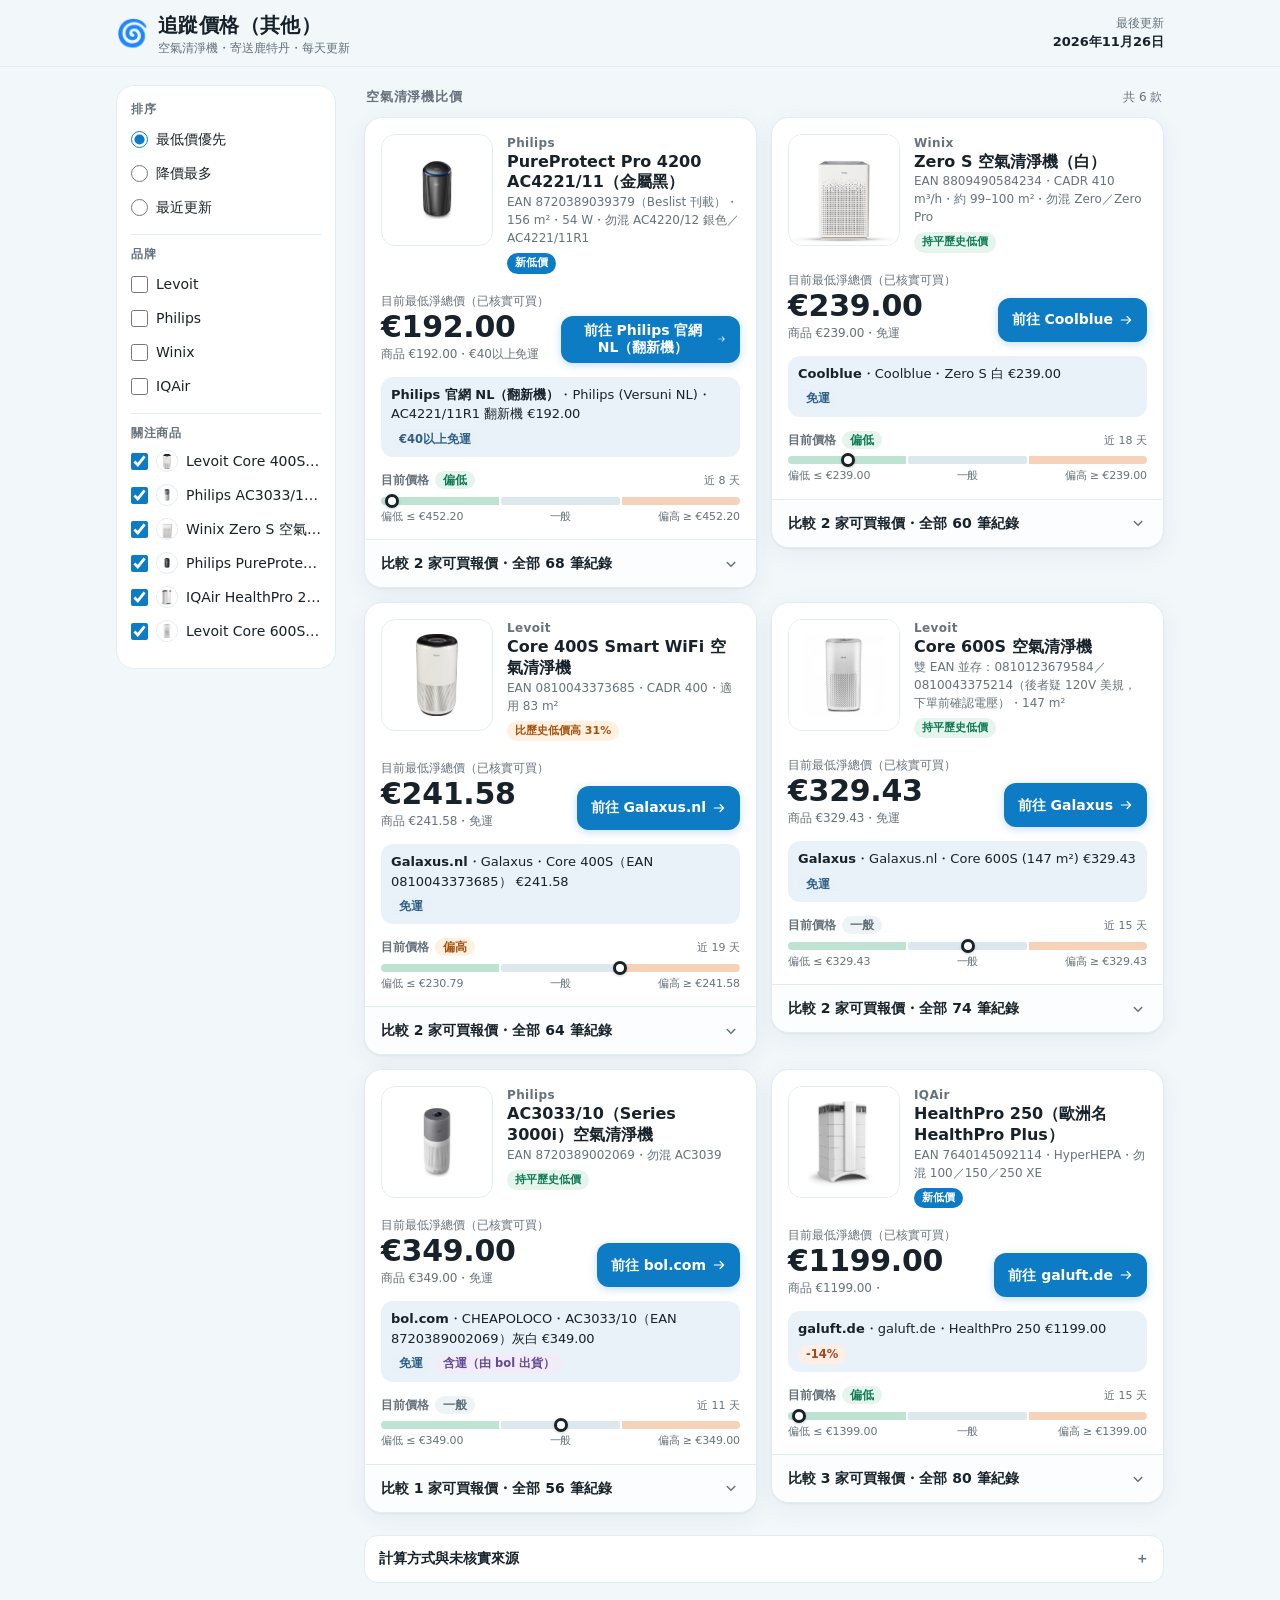
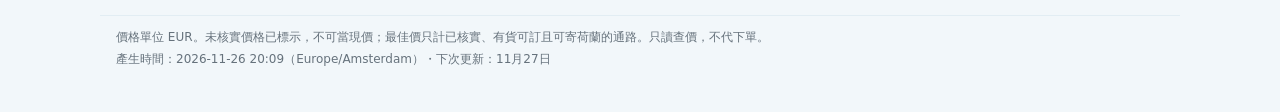
